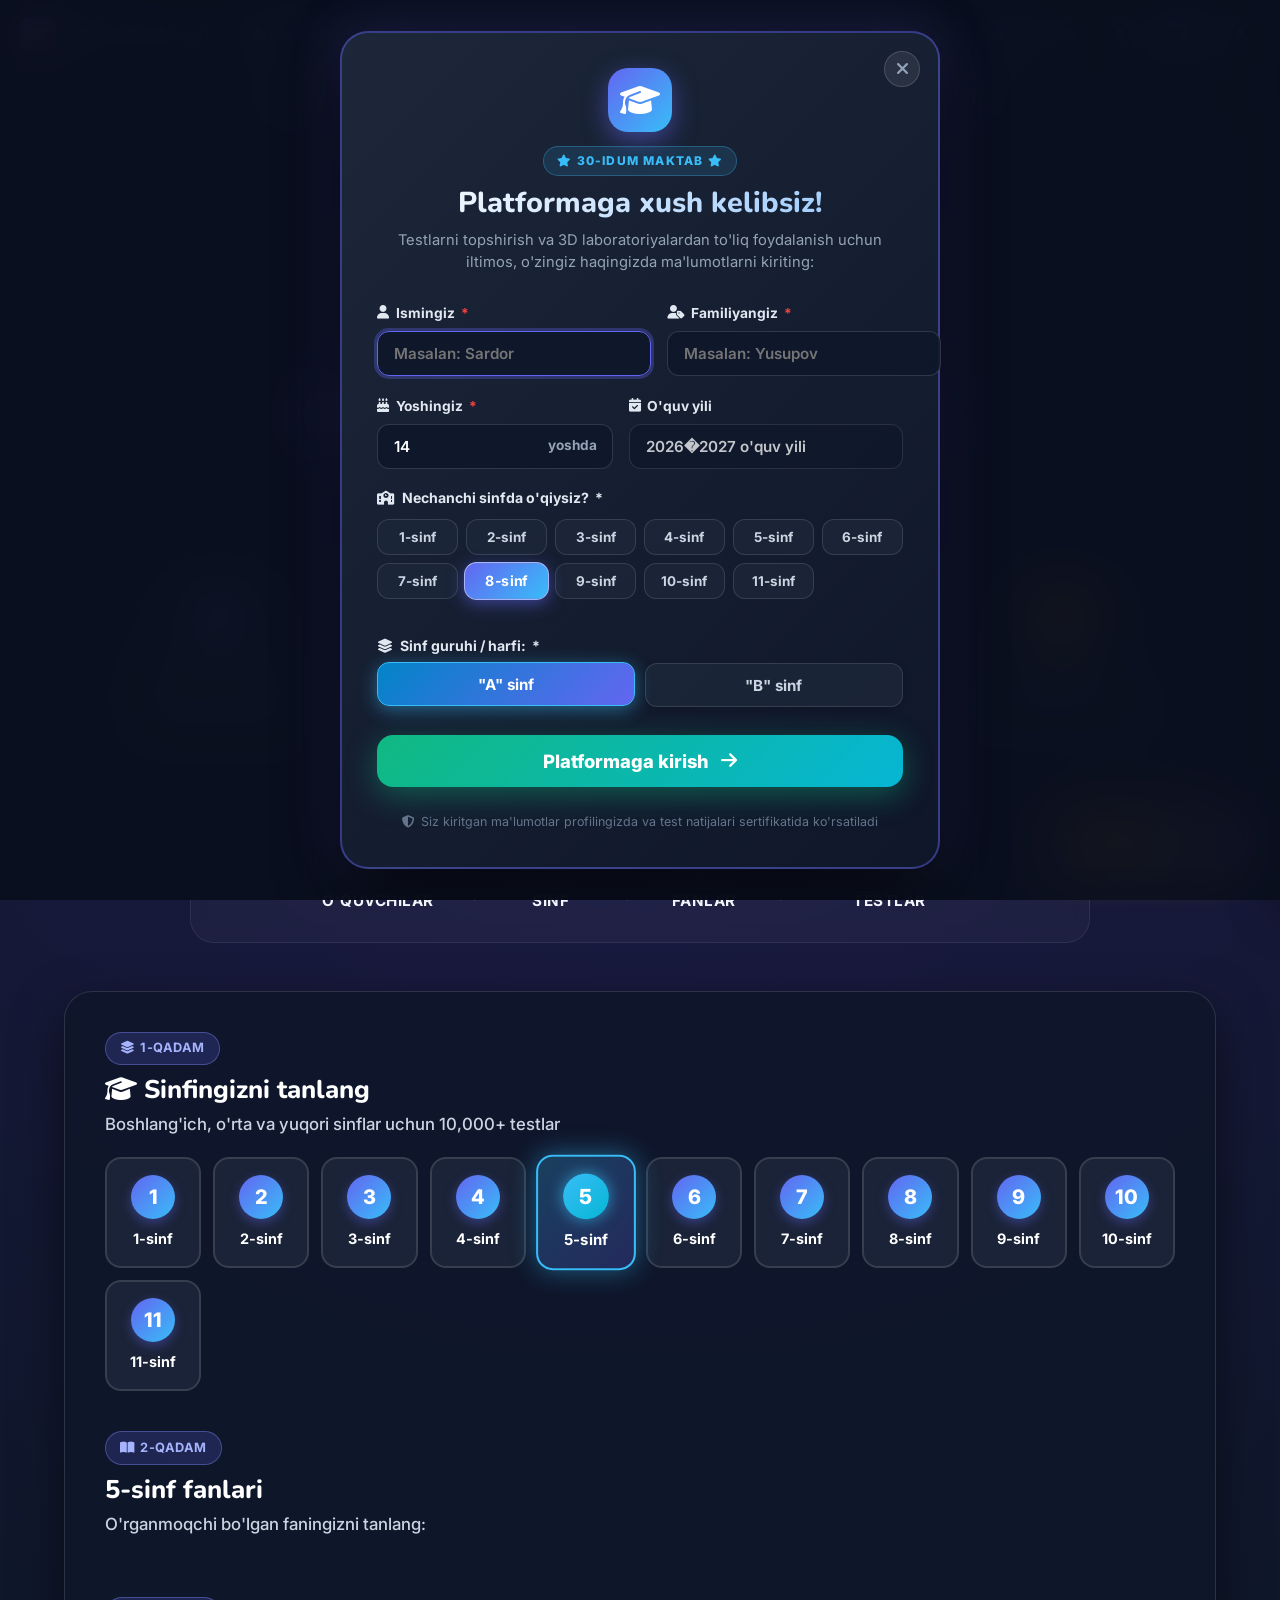
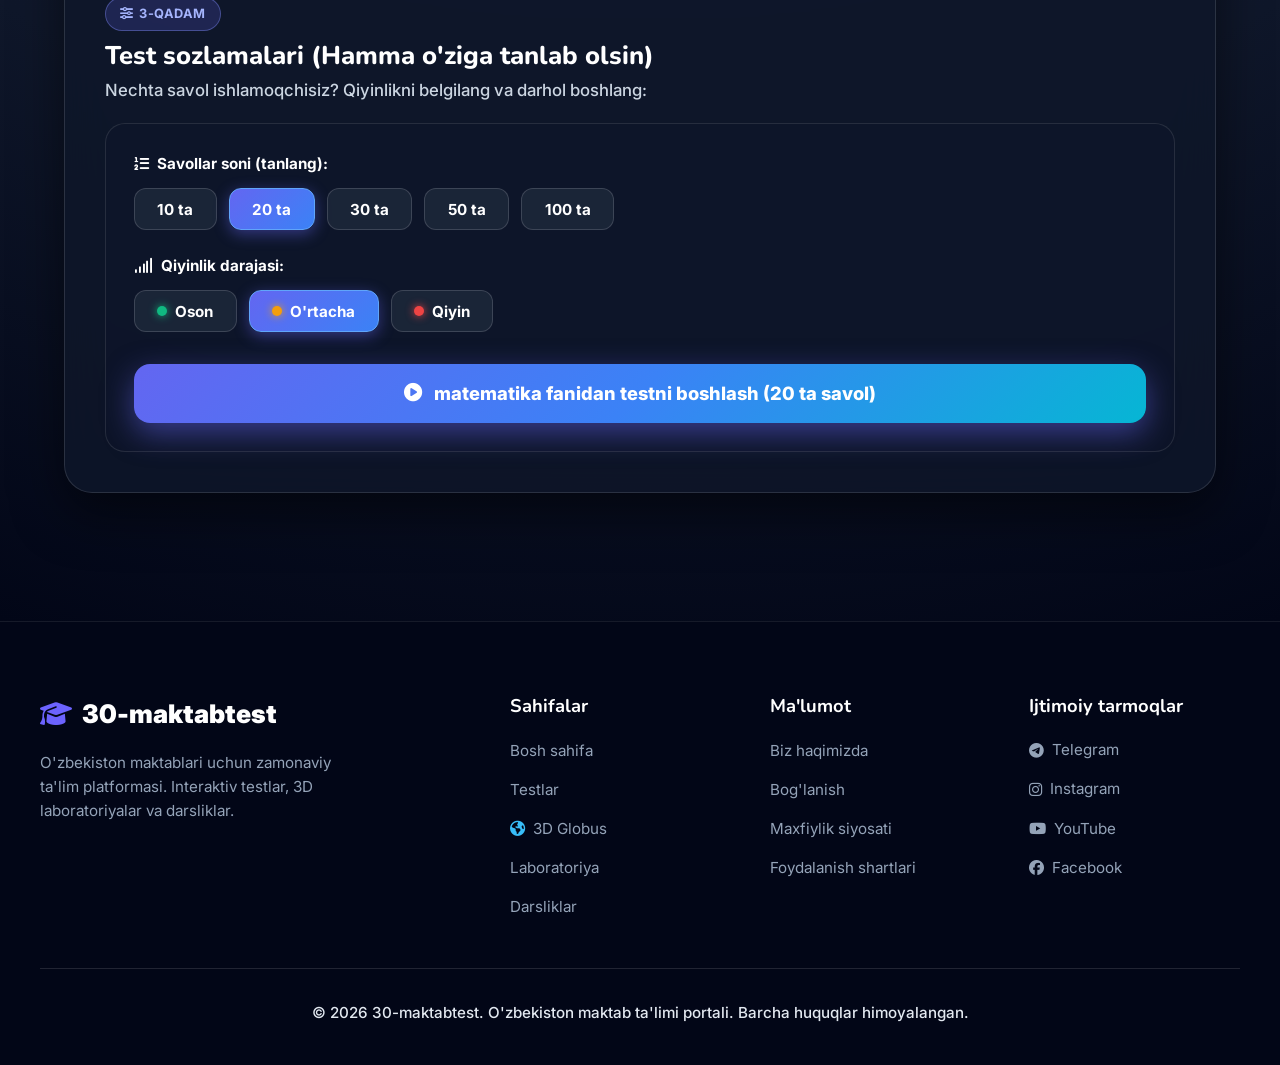
==== 30-maktabtest.html @ a3c664be "feat(geography-lab): add seamless cosmic zoom-out revealing the complete Solar System with all 8 pla" ====
﻿<!DOCTYPE html>
<html lang="uz">
<head>
    <meta charset="UTF-8">
    <meta name="viewport" content="width=device-width, initial-scale=1.0">
    <meta name="description" content="30-maktabtest - O'zbekiston maktablari uchun zamonaviy ta'lim platformasi. Testlar, 3D laboratoriya, darsliklar.">
    <title>30-maktabtest - O'zbekiston Maktablari Uchun</title>

    <!-- Google Fonts: Inter va Nunito -->
    <link rel="preconnect" href="https://fonts.googleapis.com">
    <link rel="preconnect" href="https://fonts.gstatic.com" crossorigin>
    <link href="https://fonts.googleapis.com/css2?family=Inter:wght@300;400;500;600;700;800;900&family=Nunito:wght@300;400;500;600;700;800;900&display=swap" rel="stylesheet">

    <!-- Font Awesome 6 -->
    <link rel="stylesheet" href="https://cdnjs.cloudflare.com/ajax/libs/font-awesome/6.4.0/css/all.min.css">

    <!-- Asosiy stillar -->
    <style>
/* ============================================================
   EduPlatforma — O'zbekiston ta'lim platformasi
   Zamonaviy, professional CSS uslublar fayli
   ============================================================ */

/* ---------- CSS O'zgaruvchilari (Custom Properties) ---------- */
:root {
  /* Asosiy ranglar */
  --primary: #6C63FF;
  --primary-light: #8b84ff;
  --primary-dark: #5a52e0;
  --secondary: #FF6584;
  --secondary-light: #ff8fa5;
  --secondary-dark: #e04e6b;
  --accent: #43E97B;
  --accent-light: #6aee99;
  --accent-dark: #2bc962;

  /* Fon ranglari */
  --dark: #1a1a2e;
  --dark-lighter: #242444;
  --dark-card: #2a2a4a;
  --light-bg: #f0f2f5;
  --card-bg: #ffffff;
  --card-bg-hover: #fafbfc;

  /* Matn ranglari */
  --text: #333333;
  --text-light: #666666;
  --text-muted: #999999;
  --text-white: #ffffff;

  /* Soyalar */
  --shadow-sm: 0 2px 8px rgba(0, 0, 0, 0.08);
  --shadow-md: 0 4px 16px rgba(0, 0, 0, 0.12);
  --shadow-lg: 0 8px 32px rgba(0, 0, 0, 0.16);
  --shadow-xl: 0 16px 48px rgba(0, 0, 0, 0.2);
  --shadow-primary: 0 4px 20px rgba(108, 99, 255, 0.35);
  --shadow-secondary: 0 4px 20px rgba(255, 101, 132, 0.35);
  --shadow-accent: 0 4px 20px rgba(67, 233, 123, 0.35);

  /* Chegaralar */
  --radius-sm: 8px;
  --radius-md: 12px;
  --radius-lg: 16px;
  --radius-xl: 24px;
  --radius-full: 50%;

  /* O'tishlar */
  --transition: all 0.3s ease;
  --transition-fast: all 0.15s ease;
  --transition-slow: all 0.5s ease;

  /* Shrift o'lchamlari */
  --font-xs: 0.75rem;
  --font-sm: 0.875rem;
  --font-base: 1rem;
  --font-md: 1.125rem;
  --font-lg: 1.25rem;
  --font-xl: 1.5rem;
  --font-2xl: 2rem;
  --font-3xl: 2.5rem;
  --font-4xl: 3rem;
  --font-5xl: 3.5rem;

  /* Oraliqlar */
  --space-1: 0.25rem;
  --space-2: 0.5rem;
  --space-3: 1rem;
  --space-4: 1.5rem;
  --space-5: 2rem;
  --space-6: 3rem;
  --space-7: 4rem;
  --space-8: 6rem;

  /* Z-indeks qatlamlari */
  --z-base: 1;
  --z-dropdown: 100;
  --z-sticky: 500;
  --z-navbar: 1000;
  --z-modal: 2000;
  --z-tooltip: 3000;

  /* Sidebar kengligi */
  --sidebar-width: 280px;
}

/* ---------- Qorong'i rejim (Dark Mode) ---------- */
@media (prefers-color-scheme: dark) {
  :root {
    --light-bg: #121225;
    --card-bg: #1e1e38;
    --card-bg-hover: #252548;
    --text: #e0e0e0;
    --text-light: #aaaaaa;
    --text-muted: #777777;
    --shadow-sm: 0 2px 8px rgba(0, 0, 0, 0.25);
    --shadow-md: 0 4px 16px rgba(0, 0, 0, 0.35);
    --shadow-lg: 0 8px 32px rgba(0, 0, 0, 0.45);
    --shadow-xl: 0 16px 48px rgba(0, 0, 0, 0.55);
  }
}

/* ============================================================
   CSS Reset / Normalize
   ============================================================ */
*,
*::before,
*::after {
  margin: 0;
  padding: 0;
  box-sizing: border-box;
}

html {
  scroll-behavior: smooth;
  -webkit-text-size-adjust: 100%;
  -ms-text-size-adjust: 100%;
  font-size: 16px;
}

body {
  font-family: 'Inter', -apple-system, BlinkMacSystemFont, 'Segoe UI', Roboto, sans-serif;
  font-size: var(--font-base);
  color: var(--text);
  background-color: var(--light-bg);
  line-height: 1.6;
  -webkit-font-smoothing: antialiased;
  -moz-osx-font-smoothing: grayscale;
  overflow-x: hidden;
  min-height: 100vh;
}

h1, h2, h3, h4, h5, h6 {
  font-family: 'Nunito', 'Inter', sans-serif;
  font-weight: 700;
  line-height: 1.3;
  color: var(--text);
}

h1 { font-size: var(--font-4xl); }
h2 { font-size: var(--font-3xl); }
h3 { font-size: var(--font-2xl); }
h4 { font-size: var(--font-xl); }
h5 { font-size: var(--font-lg); }
h6 { font-size: var(--font-md); }

a {
  text-decoration: none;
  color: var(--primary);
  transition: var(--transition);
}

a:hover {
  color: var(--primary-dark);
}

img {
  max-width: 100%;
  height: auto;
  display: block;
}

button {
  cursor: pointer;
  font-family: inherit;
  font-size: inherit;
  border: none;
  outline: none;
  background: none;
  transition: var(--transition);
}

input,
select,
textarea {
  font-family: inherit;
  font-size: inherit;
  border: none;
  outline: none;
  transition: var(--transition);
}

ul, ol {
  list-style: none;
}

/* ---------- Maxsus aylantirish paneli (Custom Scrollbar) ---------- */
::-webkit-scrollbar {
  width: 8px;
  height: 8px;
}

::-webkit-scrollbar-track {
  background: var(--light-bg);
  border-radius: 4px;
}

::-webkit-scrollbar-thumb {
  background: var(--primary-light);
  border-radius: 4px;
  border: 2px solid var(--light-bg);
}

::-webkit-scrollbar-thumb:hover {
  background: var(--primary);
}

/* Firefox uchun */
* {
  scrollbar-width: thin;
  scrollbar-color: var(--primary-light) var(--light-bg);
}

/* ============================================================
   Umumiy Komponentlar
   ============================================================ */

/* ---------- Tugmalar ---------- */
.btn {
  display: inline-flex;
  align-items: center;
  justify-content: center;
  gap: 0.5rem;
  padding: 0.75rem 1.5rem;
  border-radius: var(--radius-md);
  font-weight: 600;
  font-size: var(--font-base);
  cursor: pointer;
  transition: var(--transition);
  border: 2px solid transparent;
  text-align: center;
  white-space: nowrap;
  min-height: 44px;
}

.btn-primary {
  background: linear-gradient(135deg, var(--primary), var(--primary-dark));
  color: var(--text-white);
  box-shadow: var(--shadow-primary);
}

.btn-primary:hover {
  transform: translateY(-2px);
  box-shadow: 0 6px 28px rgba(108, 99, 255, 0.5);
}

.btn-primary:active {
  transform: translateY(0);
}

.btn-secondary {
  background: linear-gradient(135deg, var(--secondary), var(--secondary-dark));
  color: var(--text-white);
  box-shadow: var(--shadow-secondary);
}

.btn-secondary:hover {
  transform: translateY(-2px);
  box-shadow: 0 6px 28px rgba(255, 101, 132, 0.5);
}

.btn-secondary:active {
  transform: translateY(0);
}

.btn-success {
  background: linear-gradient(135deg, var(--accent), var(--accent-dark));
  color: var(--text-white);
  box-shadow: var(--shadow-accent);
}

.btn-success:hover {
  transform: translateY(-2px);
  box-shadow: 0 6px 28px rgba(67, 233, 123, 0.5);
}

.btn-success:active {
  transform: translateY(0);
}

.btn-danger {
  background: linear-gradient(135deg, #ff4757, #e03040);
  color: var(--text-white);
  box-shadow: 0 4px 20px rgba(255, 71, 87, 0.35);
}

.btn-danger:hover {
  transform: translateY(-2px);
  box-shadow: 0 6px 28px rgba(255, 71, 87, 0.5);
}

.btn-danger:active {
  transform: translateY(0);
}

.btn-outline {
  background: transparent;
  border: 2px solid var(--primary);
  color: var(--primary);
}

.btn-outline:hover {
  background: var(--primary);
  color: var(--text-white);
  transform: translateY(-2px);
}

.btn-lg {
  padding: 1rem 2.5rem;
  font-size: var(--font-lg);
  border-radius: var(--radius-lg);
  min-height: 56px;
}

.btn-sm {
  padding: 0.5rem 1rem;
  font-size: var(--font-sm);
  border-radius: var(--radius-sm);
  min-height: 36px;
}

.btn-icon {
  width: 44px;
  height: 44px;
  padding: 0;
  border-radius: var(--radius-full);
  display: inline-flex;
  align-items: center;
  justify-content: center;
}

/* ---------- Kartochka (Card) ---------- */
.card {
  background: var(--card-bg);
  border-radius: var(--radius-lg);
  box-shadow: var(--shadow-sm);
  padding: var(--space-5);
  transition: var(--transition);
  border: 1px solid rgba(0, 0, 0, 0.05);
}

.card:hover {
  box-shadow: var(--shadow-md);
}

.card-glass {
  background: rgba(255, 255, 255, 0.15);
  backdrop-filter: blur(16px);
  -webkit-backdrop-filter: blur(16px);
  border: 1px solid rgba(255, 255, 255, 0.25);
  border-radius: var(--radius-lg);
  padding: var(--space-5);
  transition: var(--transition);
}

.card-glass:hover {
  background: rgba(255, 255, 255, 0.22);
  box-shadow: var(--shadow-md);
}

/* ============================================================
   NAVIGATSIYA (.navbar)
   ============================================================ */
.navbar {
  position: fixed;
  top: 0;
  left: 0;
  right: 0;
  z-index: var(--z-navbar);
  padding: 1rem 2rem;
  display: flex;
  align-items: center;
  justify-content: space-between;
  background: transparent;
  transition: var(--transition);
}

.navbar.scrolled {
  background: rgba(255, 255, 255, 0.95);
  backdrop-filter: blur(12px);
  -webkit-backdrop-filter: blur(12px);
  box-shadow: var(--shadow-sm);
  padding: 0.75rem 2rem;
}

@media (prefers-color-scheme: dark) {
  .navbar.scrolled {
    background: rgba(26, 26, 46, 0.95);
  }
}

.navbar-logo {
  display: flex;
  align-items: center;
  gap: 0.5rem;
  font-family: 'Nunito', sans-serif;
  font-size: var(--font-xl);
  font-weight: 800;
  color: var(--text-white);
  transition: var(--transition);
}

.navbar.scrolled .navbar-logo {
  color: var(--primary);
}

.navbar-logo-icon {
  width: 36px;
  height: 36px;
  background: linear-gradient(135deg, var(--primary), var(--secondary));
  border-radius: var(--radius-sm);
  display: flex;
  align-items: center;
  justify-content: center;
  color: white;
  font-weight: 800;
  font-size: var(--font-lg);
}

.navbar-links {
  display: flex;
  align-items: center;
  gap: 2rem;
}

.navbar-links a {
  color: rgba(255, 255, 255, 0.85);
  font-weight: 500;
  font-size: var(--font-sm);
  position: relative;
  padding: 0.25rem 0;
  transition: var(--transition);
}

.navbar.scrolled .navbar-links a {
  color: var(--text-light);
}

.navbar-links a::after {
  content: '';
  position: absolute;
  bottom: -4px;
  left: 0;
  width: 0;
  height: 2px;
  background: var(--primary);
  border-radius: 1px;
  transition: var(--transition);
}

.navbar-links a:hover::after,
.navbar-links a.active::after {
  width: 100%;
}

.navbar-links a:hover {
  color: var(--text-white);
}

.navbar.scrolled .navbar-links a:hover,
.navbar.scrolled .navbar-links a.active {
  color: var(--primary);
}

.navbar-user {
  display: flex;
  align-items: center;
  gap: 0.75rem;
}

.navbar-avatar {
  width: 40px;
  height: 40px;
  border-radius: var(--radius-full);
  background: linear-gradient(135deg, var(--primary), var(--secondary));
  display: flex;
  align-items: center;
  justify-content: center;
  color: white;
  font-weight: 700;
  cursor: pointer;
  transition: var(--transition);
}

.navbar-avatar:hover {
  transform: scale(1.05);
  box-shadow: var(--shadow-primary);
}

/* Hamburger menyu (mobil) */
.hamburger {
  display: none;
  flex-direction: column;
  gap: 5px;
  cursor: pointer;
  padding: 4px;
  z-index: calc(var(--z-navbar) + 1);
}

.hamburger span {
  width: 24px;
  height: 2px;
  background: var(--text-white);
  border-radius: 2px;
  transition: var(--transition);
}

.navbar.scrolled .hamburger span {
  background: var(--text);
}

.hamburger.active span:nth-child(1) {
  transform: rotate(45deg) translate(5px, 5px);
}

.hamburger.active span:nth-child(2) {
  opacity: 0;
}

.hamburger.active span:nth-child(3) {
  transform: rotate(-45deg) translate(5px, -5px);
}

/* ============================================================
   ASOSIY SAHIFA — Landing Page (#page-landing)
   ============================================================ */
#page-landing {
  min-height: 100vh;
  position: relative;
}

/* ---------- Hero bo'limi ---------- */
.hero {
  min-height: 100vh;
  display: flex;
  flex-direction: column;
  align-items: center;
  justify-content: center;
  text-align: center;
  position: relative;
  overflow: hidden;
  padding: 6rem 2rem 4rem;
  background: linear-gradient(-45deg, #6C63FF, #4834d4, #e056a0, #FF6584);
  background-size: 400% 400%;
  animation: gradientBG 12s ease infinite;
}

/* Bezak shakllar (Floating shapes) */
.hero::before,
.hero::after {
  content: '';
  position: absolute;
  border-radius: var(--radius-full);
  opacity: 0.12;
  pointer-events: none;
}

.hero::before {
  width: 500px;
  height: 500px;
  background: var(--accent);
  top: -150px;
  right: -100px;
  animation: float 8s ease-in-out infinite;
}

.hero::after {
  width: 350px;
  height: 350px;
  background: var(--secondary);
  bottom: -100px;
  left: -80px;
  animation: float 10s ease-in-out infinite reverse;
}

.hero-shape {
  position: absolute;
  border-radius: var(--radius-full);
  opacity: 0.08;
  pointer-events: none;
}

.hero-shape--1 {
  width: 200px;
  height: 200px;
  background: #fff;
  top: 20%;
  left: 10%;
  animation: float 7s ease-in-out infinite 1s;
}

.hero-shape--2 {
  width: 120px;
  height: 120px;
  background: var(--accent);
  bottom: 25%;
  right: 15%;
  animation: float 9s ease-in-out infinite 2s;
}

.hero-shape--3 {
  width: 80px;
  height: 80px;
  background: #fff;
  top: 40%;
  right: 25%;
  animation: float 6s ease-in-out infinite 0.5s;
}

.hero-content {
  position: relative;
  z-index: var(--z-base);
  max-width: 800px;
}

.hero-badge {
  display: inline-block;
  padding: 0.5rem 1.25rem;
  background: rgba(255, 255, 255, 0.18);
  backdrop-filter: blur(8px);
  -webkit-backdrop-filter: blur(8px);
  border-radius: 50px;
  color: var(--text-white);
  font-size: var(--font-sm);
  font-weight: 600;
  margin-bottom: 1.5rem;
  border: 1px solid rgba(255, 255, 255, 0.25);
  animation: fadeIn 0.8s ease forwards;
}

.hero-title {
  font-size: clamp(2.5rem, 6vw, 4.5rem);
  font-weight: 800;
  color: var(--text-white);
  margin-bottom: 1.5rem;
  text-shadow: 0 4px 20px rgba(0, 0, 0, 0.2);
  line-height: 1.15;
  animation: slideUp 0.8s ease forwards;
  animation-delay: 0.2s;
  opacity: 0;
}

.hero-title span {
  background: linear-gradient(135deg, #43E97B, #38f9d7);
  -webkit-background-clip: text;
  -webkit-text-fill-color: transparent;
  background-clip: text;
}

.hero-subtitle {
  font-size: clamp(1rem, 2.5vw, 1.35rem);
  color: rgba(255, 255, 255, 0.88);
  margin-bottom: 2.5rem;
  max-width: 600px;
  margin-left: auto;
  margin-right: auto;
  line-height: 1.7;
  animation: slideUp 0.8s ease forwards;
  animation-delay: 0.4s;
  opacity: 0;
}

.hero-buttons {
  display: flex;
  gap: 1rem;
  justify-content: center;
  flex-wrap: wrap;
  animation: slideUp 0.8s ease forwards;
  animation-delay: 0.6s;
  opacity: 0;
}

.btn-glow {
  position: relative;
  padding: 1rem 2.5rem;
  font-size: var(--font-lg);
  font-weight: 700;
  color: var(--text-white);
  background: linear-gradient(135deg, var(--accent), var(--accent-dark));
  border-radius: 50px;
  overflow: hidden;
  animation: glow 2s ease-in-out infinite;
  min-height: 56px;
}

.btn-glow:hover {
  transform: translateY(-3px) scale(1.03);
  box-shadow: 0 8px 32px rgba(67, 233, 123, 0.5);
}

.btn-glow::after {
  content: '';
  position: absolute;
  top: -50%;
  left: -50%;
  width: 200%;
  height: 200%;
  background: linear-gradient(
    45deg,
    transparent 30%,
    rgba(255, 255, 255, 0.15) 50%,
    transparent 70%
  );
  animation: shimmer 3s ease-in-out infinite;
}

@keyframes shimmer {
  0% { transform: translateX(-100%) rotate(25deg); }
  100% { transform: translateX(100%) rotate(25deg); }
}

/* ---------- Xususiyatlar bo'limi (Features) ---------- */
.features-section {
  padding: 6rem 2rem;
  background: var(--light-bg);
}

.section-title {
  text-align: center;
  margin-bottom: 3rem;
}

.section-title h2 {
  font-size: var(--font-3xl);
  margin-bottom: 0.75rem;
  color: var(--text);
}

.section-title p {
  font-size: var(--font-md);
  color: var(--text-light);
  max-width: 500px;
  margin: 0 auto;
}

.features-grid {
  display: grid;
  grid-template-columns: repeat(2, 1fr);
  gap: 1.5rem;
  max-width: 900px;
  margin: 0 auto;
}

.feature-card {
  background: rgba(255, 255, 255, 0.6);
  backdrop-filter: blur(12px);
  -webkit-backdrop-filter: blur(12px);
  border: 1px solid rgba(255, 255, 255, 0.5);
  border-radius: var(--radius-lg);
  padding: 2rem;
  text-align: center;
  transition: var(--transition);
  cursor: default;
}

.feature-card:hover {
  transform: translateY(-8px);
  box-shadow: var(--shadow-lg);
  background: rgba(255, 255, 255, 0.85);
}

.feature-icon {
  width: 64px;
  height: 64px;
  border-radius: var(--radius-md);
  display: flex;
  align-items: center;
  justify-content: center;
  font-size: 2rem;
  margin: 0 auto 1rem;
  background: linear-gradient(135deg, var(--primary), var(--primary-light));
  color: var(--text-white);
}

.feature-card:nth-child(2) .feature-icon {
  background: linear-gradient(135deg, var(--secondary), var(--secondary-light));
}

.feature-card:nth-child(3) .feature-icon {
  background: linear-gradient(135deg, var(--accent), var(--accent-light));
}

.feature-card:nth-child(4) .feature-icon {
  background: linear-gradient(135deg, #f7971e, #ffd200);
}

.feature-card h3 {
  font-size: var(--font-lg);
  margin-bottom: 0.5rem;
}

.feature-card p {
  font-size: var(--font-sm);
  color: var(--text-light);
  line-height: 1.6;
}

/* ---------- Statistika bo'limi ---------- */
.stats-section {
  padding: 4rem 2rem;
  background: linear-gradient(135deg, var(--dark), var(--dark-lighter));
}

.stats-grid {
  display: flex;
  justify-content: center;
  gap: 3rem;
  flex-wrap: wrap;
  max-width: 900px;
  margin: 0 auto;
}

.stat-item {
  text-align: center;
  color: var(--text-white);
}

.stat-number {
  font-family: 'Nunito', sans-serif;
  font-size: var(--font-4xl);
  font-weight: 800;
  background: linear-gradient(135deg, var(--primary-light), var(--accent));
  -webkit-background-clip: text;
  -webkit-text-fill-color: transparent;
  background-clip: text;
  line-height: 1.2;
}

.stat-label {
  font-size: var(--font-sm);
  color: rgba(255, 255, 255, 0.65);
  margin-top: 0.25rem;
}

/* ============================================================
   DASHBOARD (#page-dashboard)
   ============================================================ */
#page-dashboard {
  padding: 5rem 2rem 2rem;
  min-height: 100vh;
}

/* ---------- Sinf tanlash (Grade Selector) ---------- */
.grade-selector {
  display: flex;
  gap: 1rem;
  overflow-x: auto;
  padding: 1rem 0.25rem 1rem;
  margin-bottom: 2rem;
  -ms-overflow-style: none;
  scrollbar-width: none;
}

.grade-selector::-webkit-scrollbar {
  display: none;
}

.grade-card {
  flex: 0 0 auto;
  min-width: 80px;
  padding: 1rem 1.25rem;
  border-radius: var(--radius-md);
  background: var(--card-bg);
  border: 2px solid transparent;
  text-align: center;
  cursor: pointer;
  transition: var(--transition);
  box-shadow: var(--shadow-sm);
  position: relative;
  overflow: hidden;
}

.grade-card::before {
  content: '';
  position: absolute;
  inset: 0;
  border-radius: var(--radius-md);
  padding: 2px;
  background: linear-gradient(135deg, var(--primary), var(--secondary));
  -webkit-mask:
    linear-gradient(#fff 0 0) content-box,
    linear-gradient(#fff 0 0);
  -webkit-mask-composite: xor;
  mask-composite: exclude;
  opacity: 0;
  transition: var(--transition);
}

.grade-card:hover::before {
  opacity: 0.5;
}

.grade-card.active::before {
  opacity: 1;
}

.grade-card.active {
  transform: scale(1.08);
  box-shadow: var(--shadow-primary);
}

.grade-number {
  font-family: 'Nunito', sans-serif;
  font-size: var(--font-2xl);
  font-weight: 800;
  color: var(--text);
  line-height: 1;
}

.grade-label {
  font-size: var(--font-xs);
  color: var(--text-muted);
  margin-top: 0.25rem;
}

.grade-card.active .grade-number {
  color: var(--primary);
}

/* ---------- Fan kartochkalari (Subject Grid) ---------- */
.subject-grid {
  display: grid;
  grid-template-columns: repeat(auto-fill, minmax(200px, 1fr));
  gap: 1.25rem;
  margin-top: 1.5rem;
}

.subject-card {
  background: var(--card-bg);
  border-radius: var(--radius-lg);
  padding: 1.5rem;
  border-left: 4px solid var(--primary);
  box-shadow: var(--shadow-sm);
  cursor: pointer;
  transition: var(--transition);
  display: flex;
  flex-direction: column;
  gap: 0.75rem;
}

.subject-card:hover {
  transform: translateY(-4px);
  box-shadow: var(--shadow-md);
  border-left-color: var(--primary-dark);
}

.subject-card[data-type="math"] { border-left-color: var(--primary); }
.subject-card[data-type="science"] { border-left-color: var(--accent); }
.subject-card[data-type="language"] { border-left-color: var(--secondary); }
.subject-card[data-type="history"] { border-left-color: #f7971e; }
.subject-card[data-type="geography"] { border-left-color: #00b4d8; }
.subject-card[data-type="art"] { border-left-color: #e040fb; }

.subject-card:hover[data-type="math"] { border-left-color: var(--primary-dark); }
.subject-card:hover[data-type="science"] { border-left-color: var(--accent-dark); }
.subject-card:hover[data-type="language"] { border-left-color: var(--secondary-dark); }

.subject-emoji {
  font-size: 2.5rem;
  line-height: 1;
}

.subject-name {
  font-family: 'Nunito', sans-serif;
  font-weight: 700;
  font-size: var(--font-md);
  color: var(--text);
}

.subject-count {
  font-size: var(--font-sm);
  color: var(--text-muted);
}

/* ============================================================
   TEST SOZLAMALARI (#page-test-setup)
   ============================================================ */
#page-test-setup {
  padding: 5rem 2rem 2rem;
  min-height: 100vh;
  display: flex;
  align-items: center;
  justify-content: center;
}

.test-setup-card {
  background: var(--card-bg);
  border-radius: var(--radius-xl);
  box-shadow: var(--shadow-lg);
  padding: 2.5rem;
  max-width: 560px;
  width: 100%;
  animation: slideUp 0.5s ease forwards;
}

.test-setup-card h2 {
  text-align: center;
  margin-bottom: 2rem;
  font-size: var(--font-2xl);
}

/* Qiyinlik tanlash tugmalari */
.difficulty-group {
  margin-bottom: 2rem;
}

.difficulty-group label {
  display: block;
  font-weight: 600;
  margin-bottom: 0.75rem;
  color: var(--text);
}

.difficulty-options {
  display: grid;
  grid-template-columns: repeat(3, 1fr);
  gap: 0.75rem;
}

.difficulty-btn {
  padding: 1.25rem 1rem;
  border-radius: var(--radius-md);
  border: 2px solid #e0e0e0;
  background: var(--card-bg);
  text-align: center;
  cursor: pointer;
  transition: var(--transition);
  font-weight: 600;
}

.difficulty-btn:hover {
  border-color: var(--primary-light);
  transform: translateY(-2px);
}

.difficulty-btn.selected-easy {
  background: linear-gradient(135deg, #d4edda, #c3e6cb);
  border-color: var(--accent);
  color: var(--accent-dark);
}

.difficulty-btn.selected-medium {
  background: linear-gradient(135deg, #fff3cd, #ffeeba);
  border-color: #ffc107;
  color: #856404;
}

.difficulty-btn.selected-hard {
  background: linear-gradient(135deg, #f8d7da, #f5c6cb);
  border-color: #dc3545;
  color: #721c24;
}

/* Savol soni kiritish */
.question-count-group {
  margin-bottom: 2rem;
}

.question-count-group label {
  display: block;
  font-weight: 600;
  margin-bottom: 0.75rem;
  color: var(--text);
}

.question-input {
  width: 100%;
  padding: 0.875rem 1rem;
  border: 2px solid #e0e0e0;
  border-radius: var(--radius-md);
  font-size: var(--font-md);
  text-align: center;
  background: var(--card-bg);
  color: var(--text);
  transition: var(--transition);
}

.question-input:focus {
  border-color: var(--primary);
  box-shadow: 0 0 0 4px rgba(108, 99, 255, 0.15);
}

.quick-select {
  display: flex;
  gap: 0.5rem;
  margin-top: 0.75rem;
  justify-content: center;
}

.quick-select-btn {
  padding: 0.5rem 1rem;
  border-radius: 50px;
  background: var(--light-bg);
  color: var(--text-light);
  font-size: var(--font-sm);
  font-weight: 600;
  cursor: pointer;
  transition: var(--transition);
  border: 1px solid transparent;
}

.quick-select-btn:hover {
  background: var(--primary);
  color: var(--text-white);
}

.quick-select-btn.active {
  background: var(--primary);
  color: var(--text-white);
}

.start-test-btn {
  width: 100%;
  padding: 1.125rem;
  font-size: var(--font-lg);
  font-weight: 700;
  border-radius: var(--radius-md);
  background: linear-gradient(135deg, var(--primary), var(--primary-dark));
  color: var(--text-white);
  box-shadow: var(--shadow-primary);
  margin-top: 0.5rem;
}

.start-test-btn:hover {
  transform: translateY(-2px);
  box-shadow: 0 8px 32px rgba(108, 99, 255, 0.45);
}

/* ============================================================
   TEST SAHIFASI (#page-test)
   ============================================================ */
#page-test {
  min-height: 100vh;
  background: var(--light-bg);
}

/* ---------- Yuqori panel ---------- */
.test-topbar {
  position: fixed;
  top: 0;
  left: 0;
  right: 0;
  z-index: var(--z-navbar);
  background: linear-gradient(135deg, var(--primary), var(--primary-dark));
  padding: 0.75rem 1.5rem;
  display: flex;
  align-items: center;
  justify-content: space-between;
  color: var(--text-white);
  box-shadow: var(--shadow-md);
}

.test-topbar-title {
  font-family: 'Nunito', sans-serif;
  font-weight: 700;
  font-size: var(--font-md);
}

/* Progress bar */
.progress-container {
  position: absolute;
  bottom: 0;
  left: 0;
  right: 0;
  height: 4px;
  background: rgba(255, 255, 255, 0.2);
}

.progress-bar {
  height: 100%;
  background: linear-gradient(90deg, var(--accent), var(--accent-light));
  border-radius: 0 2px 2px 0;
  transition: width 0.5s ease;
}

/* Timer */
.timer {
  font-family: 'Nunito', sans-serif;
  font-size: var(--font-lg);
  font-weight: 700;
  display: flex;
  align-items: center;
  gap: 0.4rem;
}

.timer.warning {
  color: #ffd700;
  animation: pulse 1s ease infinite;
}

.timer.danger {
  color: #ff4757;
  animation: pulse 0.6s ease infinite;
}

/* ---------- Savol kartochkasi ---------- */
.test-content {
  padding: 5rem 1.5rem 6rem;
  max-width: 800px;
  margin: 0 auto;
}

.question-card {
  background: var(--card-bg);
  border-radius: var(--radius-xl);
  box-shadow: var(--shadow-md);
  padding: 2.5rem;
  margin-bottom: 2rem;
  animation: fadeIn 0.4s ease;
}

.question-number {
  font-size: var(--font-sm);
  color: var(--text-muted);
  text-transform: uppercase;
  font-weight: 600;
  letter-spacing: 0.5px;
  margin-bottom: 0.75rem;
}

.question-text {
  font-size: var(--font-lg);
  font-weight: 600;
  color: var(--text);
  line-height: 1.6;
}

/* ---------- Javob variantlari ---------- */
.answers-grid {
  display: grid;
  grid-template-columns: repeat(2, 1fr);
  gap: 1rem;
  margin-bottom: 2rem;
}

.answer-option {
  background: var(--card-bg);
  border: 2px solid #e8e8e8;
  border-radius: var(--radius-md);
  padding: 1.25rem;
  cursor: pointer;
  transition: var(--transition);
  display: flex;
  align-items: center;
  gap: 0.75rem;
  font-weight: 500;
  min-height: 60px;
}

.answer-option:hover {
  border-color: var(--primary-light);
  transform: translateY(-2px);
  box-shadow: var(--shadow-sm);
}

.answer-letter {
  width: 36px;
  height: 36px;
  border-radius: var(--radius-full);
  background: var(--light-bg);
  display: flex;
  align-items: center;
  justify-content: center;
  font-weight: 700;
  font-size: var(--font-sm);
  color: var(--text-light);
  flex-shrink: 0;
  transition: var(--transition);
}

.answer-option.selected {
  border-color: var(--primary);
  background: rgba(108, 99, 255, 0.06);
}

.answer-option.selected .answer-letter {
  background: var(--primary);
  color: var(--text-white);
}

.answer-option.correct {
  border-color: var(--accent);
  background: rgba(67, 233, 123, 0.08);
  animation: bounceIn 0.4s ease;
}

.answer-option.correct .answer-letter {
  background: var(--accent);
  color: var(--text-white);
}

.answer-option.correct::after {
  content: '✓';
  margin-left: auto;
  font-size: var(--font-xl);
  color: var(--accent);
  font-weight: 700;
}

.answer-option.wrong {
  border-color: #ff4757;
  background: rgba(255, 71, 87, 0.08);
  animation: shake 0.5s ease;
}

.answer-option.wrong .answer-letter {
  background: #ff4757;
  color: var(--text-white);
}

.answer-option.wrong::after {
  content: '✗';
  margin-left: auto;
  font-size: var(--font-xl);
  color: #ff4757;
  font-weight: 700;
}

/* ---------- Savol navigatori ---------- */
.question-navigator {
  display: flex;
  flex-wrap: wrap;
  gap: 0.5rem;
  justify-content: center;
  margin-bottom: 2rem;
  padding: 1rem;
  background: var(--card-bg);
  border-radius: var(--radius-lg);
  box-shadow: var(--shadow-sm);
}

.nav-dot {
  width: 38px;
  height: 38px;
  border-radius: var(--radius-full);
  background: var(--light-bg);
  color: var(--text-muted);
  font-size: var(--font-sm);
  font-weight: 600;
  display: flex;
  align-items: center;
  justify-content: center;
  cursor: pointer;
  transition: var(--transition);
  border: 2px solid transparent;
}

.nav-dot:hover {
  background: rgba(108, 99, 255, 0.1);
  color: var(--primary);
}

.nav-dot.current {
  background: var(--primary);
  color: var(--text-white);
  animation: pulse 2s ease infinite;
  box-shadow: var(--shadow-primary);
}

.nav-dot.answered {
  background: var(--accent);
  color: var(--text-white);
}

.nav-dot.unanswered {
  background: #e0e0e0;
  color: var(--text-muted);
}

/* Pastki navigatsiya tugmalari */
.test-navigation {
  display: flex;
  justify-content: space-between;
  gap: 1rem;
  padding: 1rem 0;
}

/* ============================================================
   NATIJALAR SAHIFASI (#page-results)
   ============================================================ */
#page-results {
  padding: 5rem 2rem 2rem;
  min-height: 100vh;
  display: flex;
  flex-direction: column;
  align-items: center;
  justify-content: center;
}

.results-container {
  max-width: 700px;
  width: 100%;
  text-align: center;
  animation: bounceIn 0.6s ease;
}

/* Doiraviy progress ko'rsatgich */
.score-circle {
  width: 200px;
  height: 200px;
  border-radius: var(--radius-full);
  margin: 0 auto 2rem;
  position: relative;
  display: flex;
  align-items: center;
  justify-content: center;
  /* Standart: yashil rang (80% dan yuqori uchun) */
  background: conic-gradient(
    var(--accent) calc(var(--score, 0) * 1%),
    #e8e8e8 0
  );
}

.score-circle.good {
  background: conic-gradient(
    var(--accent) calc(var(--score) * 1%),
    #e8e8e8 0
  );
}

.score-circle.average {
  background: conic-gradient(
    #ffc107 calc(var(--score) * 1%),
    #e8e8e8 0
  );
}

.score-circle.poor {
  background: conic-gradient(
    #ff4757 calc(var(--score) * 1%),
    #e8e8e8 0
  );
}

.score-inner {
  width: 170px;
  height: 170px;
  border-radius: var(--radius-full);
  background: var(--card-bg);
  display: flex;
  flex-direction: column;
  align-items: center;
  justify-content: center;
  box-shadow: inset 0 2px 8px rgba(0, 0, 0, 0.06);
}

.score-percentage {
  font-family: 'Nunito', sans-serif;
  font-size: var(--font-4xl);
  font-weight: 800;
  line-height: 1;
  color: var(--text);
}

.score-label {
  font-size: var(--font-sm);
  color: var(--text-muted);
  margin-top: 0.25rem;
}

/* Baho harfi */
.grade-display {
  font-family: 'Nunito', sans-serif;
  font-size: 5rem;
  font-weight: 800;
  line-height: 1;
  margin-bottom: 1.5rem;
}

.grade-display.grade-a { color: var(--accent); }
.grade-display.grade-b { color: var(--primary); }
.grade-display.grade-c { color: #ffc107; }
.grade-display.grade-d { color: var(--secondary); }
.grade-display.grade-f { color: #ff4757; }

/* Natija statistikasi */
.results-stats {
  display: flex;
  gap: 1rem;
  justify-content: center;
  margin: 2rem 0;
  flex-wrap: wrap;
}

.result-stat-card {
  background: var(--card-bg);
  border-radius: var(--radius-md);
  padding: 1.25rem 1.75rem;
  box-shadow: var(--shadow-sm);
  min-width: 120px;
}

.result-stat-value {
  font-family: 'Nunito', sans-serif;
  font-size: var(--font-2xl);
  font-weight: 700;
  color: var(--text);
}

.result-stat-label {
  font-size: var(--font-xs);
  color: var(--text-muted);
  text-transform: uppercase;
  letter-spacing: 0.5px;
  margin-top: 0.25rem;
}

/* Batafsil ko'rib chiqish */
.review-section {
  max-width: 700px;
  width: 100%;
  margin: 2rem auto 0;
  text-align: left;
}

.review-section h3 {
  margin-bottom: 1.5rem;
  text-align: center;
}

.review-card {
  background: var(--card-bg);
  border-radius: var(--radius-md);
  padding: 1.5rem;
  margin-bottom: 1rem;
  box-shadow: var(--shadow-sm);
  border-left: 4px solid var(--accent);
}

.review-card.incorrect {
  border-left-color: #ff4757;
}

.review-question {
  font-weight: 600;
  margin-bottom: 0.75rem;
  color: var(--text);
}

.review-answer {
  font-size: var(--font-sm);
  padding: 0.4rem 0.75rem;
  border-radius: var(--radius-sm);
  display: inline-block;
  margin-right: 0.5rem;
  margin-bottom: 0.5rem;
}

.review-answer.user-answer {
  background: rgba(255, 71, 87, 0.1);
  color: #ff4757;
}

.review-answer.correct-answer {
  background: rgba(67, 233, 123, 0.1);
  color: var(--accent-dark);
}

/* ============================================================
   LABORATORIYA TANLASH (#page-lab-select)
   ============================================================ */
#page-lab-select {
  padding: 5rem 2rem 2rem;
  min-height: 100vh;
  display: flex;
  flex-direction: column;
  align-items: center;
  justify-content: center;
}

.lab-select-grid {
  display: grid;
  grid-template-columns: repeat(2, 1fr);
  gap: 2rem;
  max-width: 800px;
  width: 100%;
  margin: 2rem auto;
}

.lab-select-card {
  border-radius: var(--radius-xl);
  padding: 3rem 2rem;
  text-align: center;
  cursor: pointer;
  transition: var(--transition);
  color: var(--text-white);
  position: relative;
  overflow: hidden;
  min-height: 260px;
  display: flex;
  flex-direction: column;
  align-items: center;
  justify-content: center;
  gap: 1rem;
}

.lab-select-card.chemistry {
  background: linear-gradient(135deg, #667eea, #764ba2);
}

.lab-select-card.physics {
  background: linear-gradient(135deg, #f093fb, #f5576c);
}

.lab-select-card:hover {
  transform: scale(1.04);
  box-shadow: var(--shadow-xl);
}

.lab-select-card::after {
  content: '';
  position: absolute;
  inset: 0;
  border-radius: var(--radius-xl);
  box-shadow: inset 0 0 60px rgba(255, 255, 255, 0.1);
  pointer-events: none;
}

.lab-select-icon {
  font-size: 4rem;
  line-height: 1;
  filter: drop-shadow(0 4px 8px rgba(0, 0, 0, 0.2));
}

.lab-select-title {
  font-family: 'Nunito', sans-serif;
  font-size: var(--font-xl);
  font-weight: 700;
}

.lab-select-desc {
  font-size: var(--font-sm);
  opacity: 0.85;
  max-width: 220px;
}

/* ============================================================
   KIMYO & FIZIKA LABORATORIYALARI
   ============================================================ */
.lab-container {
  display: flex;
  height: calc(100vh - 60px);
  margin-top: 60px;
}

/* Chap yon panel (Sidebar) */
.lab-sidebar {
  width: var(--sidebar-width);
  background: var(--dark);
  color: var(--text-white);
  overflow-y: auto;
  padding: 1.5rem 0;
  flex-shrink: 0;
  border-right: 1px solid rgba(255, 255, 255, 0.06);
}

.lab-sidebar-title {
  font-size: var(--font-sm);
  text-transform: uppercase;
  letter-spacing: 1px;
  color: rgba(255, 255, 255, 0.4);
  padding: 0 1.25rem;
  margin-bottom: 0.75rem;
}

.experiment-list {
  list-style: none;
}

.experiment-item {
  padding: 0.875rem 1.25rem;
  display: flex;
  align-items: center;
  gap: 0.75rem;
  cursor: pointer;
  transition: var(--transition-fast);
  font-size: var(--font-sm);
  color: rgba(255, 255, 255, 0.7);
  border-left: 3px solid transparent;
}

.experiment-item:hover {
  background: rgba(255, 255, 255, 0.06);
  color: var(--text-white);
}

.experiment-item.active {
  background: rgba(108, 99, 255, 0.15);
  color: var(--primary-light);
  border-left-color: var(--primary);
}

.experiment-item-icon {
  font-size: 1.25rem;
  flex-shrink: 0;
}

/* Canvas maydoni */
.lab-canvas-area {
  flex: 1;
  position: relative;
  background: var(--light-bg);
  overflow: hidden;
}

.lab-canvas-area canvas {
  width: 100%;
  height: 100%;
  display: block;
}

/* Pastki boshqaruv paneli */
.lab-controls {
  position: static;
  height: auto;
  background: transparent;
  padding: 0;
  display: flex;
  flex-direction: row;
  align-items: center;
  gap: 0.75rem;
  overflow: visible;
  border-top: none;
}

.lab-controls-row {
  display: flex;
  align-items: center;
  gap: 1rem;
  flex-wrap: wrap;
}

.lab-controls label {
  color: rgba(255, 255, 255, 0.75);
  font-size: var(--font-sm);
  min-width: 100px;
}

.lab-btn {
  padding: 0.6rem 1.25rem;
  border-radius: var(--radius-sm);
  font-weight: 600;
  font-size: var(--font-sm);
  cursor: pointer;
  transition: var(--transition);
  color: var(--text-white);
  border: 1px solid rgba(255, 255, 255, 0.15);
  background: rgba(255, 255, 255, 0.08);
}

.lab-btn:hover {
  background: rgba(255, 255, 255, 0.15);
}

.lab-btn.active {
  background: var(--primary);
  border-color: var(--primary);
}

/* Maxsus slayder uslubi */
.lab-slider {
  -webkit-appearance: none;
  appearance: none;
  width: 200px;
  height: 6px;
  border-radius: 3px;
  background: rgba(255, 255, 255, 0.15);
  outline: none;
  transition: var(--transition);
}

.lab-slider::-webkit-slider-thumb {
  -webkit-appearance: none;
  appearance: none;
  width: 20px;
  height: 20px;
  border-radius: var(--radius-full);
  background: var(--primary);
  cursor: pointer;
  border: 2px solid var(--text-white);
  box-shadow: 0 2px 6px rgba(0, 0, 0, 0.3);
  transition: var(--transition);
}

.lab-slider::-webkit-slider-thumb:hover {
  transform: scale(1.15);
  background: var(--primary-light);
}

.lab-slider::-moz-range-thumb {
  width: 20px;
  height: 20px;
  border-radius: var(--radius-full);
  background: var(--primary);
  cursor: pointer;
  border: 2px solid var(--text-white);
  box-shadow: 0 2px 6px rgba(0, 0, 0, 0.3);
}

.lab-slider::-moz-range-track {
  height: 6px;
  border-radius: 3px;
  background: rgba(255, 255, 255, 0.15);
}

/* ============================================================
   DARSLIK SAHIFASI (#page-textbook)
   ============================================================ */
#page-textbook {
  padding: 5rem 2rem 2rem;
  min-height: 100vh;
}

.textbook-layout {
  display: flex;
  gap: 2rem;
  max-width: 1200px;
  margin: 0 auto;
}

/* Kitob muqovaları grid */
.book-covers-grid {
  display: grid;
  grid-template-columns: repeat(auto-fill, minmax(160px, 1fr));
  gap: 1.5rem;
}

.book-cover {
  background: var(--card-bg);
  border-radius: var(--radius-md);
  overflow: hidden;
  box-shadow: var(--shadow-sm);
  cursor: pointer;
  transition: var(--transition);
  perspective: 600px;
}

.book-cover:hover {
  transform: rotateY(-8deg) rotateX(4deg) translateY(-4px);
  box-shadow: var(--shadow-lg);
}

.book-cover-image {
  width: 100%;
  aspect-ratio: 3/4;
  background: linear-gradient(135deg, var(--primary), var(--secondary));
  display: flex;
  align-items: center;
  justify-content: center;
  font-size: 3rem;
}

.book-cover-info {
  padding: 0.75rem;
}

.book-cover-title {
  font-family: 'Nunito', sans-serif;
  font-weight: 700;
  font-size: var(--font-sm);
  color: var(--text);
  margin-bottom: 0.25rem;
}

.book-cover-author {
  font-size: var(--font-xs);
  color: var(--text-muted);
}

/* Bob ro'yxati (Chapter list) */
.chapter-sidebar {
  width: 280px;
  flex-shrink: 0;
  background: var(--card-bg);
  border-radius: var(--radius-lg);
  padding: 1.5rem;
  box-shadow: var(--shadow-sm);
  height: fit-content;
  position: sticky;
  top: 5rem;
}

.chapter-list {
  list-style: none;
}

.chapter-item {
  padding: 0.75rem;
  border-radius: var(--radius-sm);
  cursor: pointer;
  transition: var(--transition-fast);
  font-size: var(--font-sm);
  color: var(--text-light);
  margin-bottom: 0.25rem;
}

.chapter-item:hover {
  background: var(--light-bg);
  color: var(--text);
}

.chapter-item.active {
  background: rgba(108, 99, 255, 0.1);
  color: var(--primary);
  font-weight: 600;
}

/* O'qish maydoni */
.reading-area {
  flex: 1;
  background: var(--card-bg);
  border-radius: var(--radius-lg);
  padding: 2.5rem;
  box-shadow: var(--shadow-sm);
  font-size: var(--font-md);
  line-height: 1.85;
  color: var(--text);
}

.reading-area h1,
.reading-area h2,
.reading-area h3 {
  margin: 1.5rem 0 1rem;
}

.reading-area p {
  margin-bottom: 1rem;
}

.reading-area img {
  border-radius: var(--radius-md);
  margin: 1.5rem 0;
}

/* ============================================================
   ANIMATSIYALAR (Keyframes)
   ============================================================ */
@keyframes fadeIn {
  from {
    opacity: 0;
  }
  to {
    opacity: 1;
  }
}

@keyframes slideUp {
  from {
    opacity: 0;
    transform: translateY(30px);
  }
  to {
    opacity: 1;
    transform: translateY(0);
  }
}

@keyframes slideIn {
  from {
    opacity: 0;
    transform: translateX(-30px);
  }
  to {
    opacity: 1;
    transform: translateX(0);
  }
}

@keyframes pulse {
  0%, 100% {
    transform: scale(1);
    opacity: 1;
  }
  50% {
    transform: scale(1.06);
    opacity: 0.85;
  }
}

@keyframes gradientBG {
  0% {
    background-position: 0% 50%;
  }
  50% {
    background-position: 100% 50%;
  }
  100% {
    background-position: 0% 50%;
  }
}

@keyframes float {
  0%, 100% {
    transform: translateY(0) rotate(0deg);
  }
  33% {
    transform: translateY(-20px) rotate(3deg);
  }
  66% {
    transform: translateY(10px) rotate(-2deg);
  }
}

@keyframes glow {
  0%, 100% {
    box-shadow: 0 4px 20px rgba(67, 233, 123, 0.35);
  }
  50% {
    box-shadow: 0 4px 40px rgba(67, 233, 123, 0.6);
  }
}

@keyframes shake {
  0%, 100% { transform: translateX(0); }
  10%, 30%, 50%, 70%, 90% { transform: translateX(-4px); }
  20%, 40%, 60%, 80% { transform: translateX(4px); }
}

@keyframes bounceIn {
  0% {
    opacity: 0;
    transform: scale(0.85);
  }
  50% {
    transform: scale(1.04);
  }
  100% {
    opacity: 1;
    transform: scale(1);
  }
}

@keyframes spin {
  to { transform: rotate(360deg); }
}

/* ============================================================
   UTILITY SINFLARI
   ============================================================ */

/* Ko'rinish */
.hidden { display: none !important; }
.invisible { visibility: hidden; }
.overflow-hidden { overflow: hidden; }

/* Animatsiya sinflari */
.fade-in { animation: fadeIn 0.5s ease forwards; }
.slide-up { animation: slideUp 0.5s ease forwards; }
.slide-in { animation: slideIn 0.5s ease forwards; }
.pulse { animation: pulse 2s ease infinite; }
.bounce-in { animation: bounceIn 0.5s ease forwards; }

/* Matn hizalash */
.text-center { text-align: center; }
.text-left { text-align: left; }
.text-right { text-align: right; }

/* Ranglar */
.text-primary { color: var(--primary); }
.text-secondary { color: var(--secondary); }
.text-accent { color: var(--accent); }
.text-muted { color: var(--text-muted); }
.text-white { color: var(--text-white); }
.text-danger { color: #ff4757; }

/* Margin-top */
.mt-1 { margin-top: var(--space-1); }
.mt-2 { margin-top: var(--space-2); }
.mt-3 { margin-top: var(--space-3); }
.mt-4 { margin-top: var(--space-4); }
.mt-5 { margin-top: var(--space-5); }

/* Margin-bottom */
.mb-1 { margin-bottom: var(--space-1); }
.mb-2 { margin-bottom: var(--space-2); }
.mb-3 { margin-bottom: var(--space-3); }
.mb-4 { margin-bottom: var(--space-4); }
.mb-5 { margin-bottom: var(--space-5); }

/* Padding */
.p-1 { padding: var(--space-1); }
.p-2 { padding: var(--space-2); }
.p-3 { padding: var(--space-3); }
.p-4 { padding: var(--space-4); }
.p-5 { padding: var(--space-5); }

/* Flex yordamchi */
.flex { display: flex; }
.flex-col { flex-direction: column; }
.flex-wrap { flex-wrap: wrap; }
.items-center { align-items: center; }
.justify-center { justify-content: center; }
.justify-between { justify-content: space-between; }
.gap-1 { gap: var(--space-1); }
.gap-2 { gap: var(--space-2); }
.gap-3 { gap: var(--space-3); }
.gap-4 { gap: var(--space-4); }

/* Kenglik */
.w-full { width: 100%; }
.max-w-sm { max-width: 480px; }
.max-w-md { max-width: 640px; }
.max-w-lg { max-width: 800px; }
.max-w-xl { max-width: 1024px; }

/* ============================================================
   MODAL / DIALOG
   ============================================================ */
.modal-overlay {
  position: fixed;
  inset: 0;
  background: rgba(0, 0, 0, 0.55);
  backdrop-filter: blur(4px);
  -webkit-backdrop-filter: blur(4px);
  z-index: var(--z-modal);
  display: flex;
  align-items: center;
  justify-content: center;
  animation: fadeIn 0.25s ease;
}

.modal-content {
  background: var(--card-bg);
  border-radius: var(--radius-xl);
  padding: 2.5rem;
  max-width: 500px;
  width: 90%;
  box-shadow: var(--shadow-xl);
  animation: bounceIn 0.35s ease;
  position: relative;
}

.modal-close {
  position: absolute;
  top: 1rem;
  right: 1rem;
  width: 36px;
  height: 36px;
  border-radius: var(--radius-full);
  display: flex;
  align-items: center;
  justify-content: center;
  background: var(--light-bg);
  color: var(--text-light);
  cursor: pointer;
  transition: var(--transition);
  font-size: var(--font-lg);
}

.modal-close:hover {
  background: #ff4757;
  color: white;
}

/* ============================================================
   LOADING / SPINNER
   ============================================================ */
.spinner {
  width: 40px;
  height: 40px;
  border: 4px solid rgba(108, 99, 255, 0.2);
  border-top-color: var(--primary);
  border-radius: var(--radius-full);
  animation: spin 0.7s linear infinite;
}

.loading-overlay {
  position: fixed;
  inset: 0;
  background: rgba(255, 255, 255, 0.85);
  backdrop-filter: blur(6px);
  -webkit-backdrop-filter: blur(6px);
  display: flex;
  flex-direction: column;
  align-items: center;
  justify-content: center;
  gap: 1rem;
  z-index: var(--z-modal);
}

.loading-text {
  font-weight: 600;
  color: var(--text-light);
}

/* ============================================================
   TOAST / XABAR
   ============================================================ */
.toast-container {
  position: fixed;
  top: 5rem;
  right: 1.5rem;
  z-index: var(--z-tooltip);
  display: flex;
  flex-direction: column;
  gap: 0.5rem;
}

.toast {
  background: var(--card-bg);
  border-radius: var(--radius-md);
  padding: 1rem 1.5rem;
  box-shadow: var(--shadow-lg);
  display: flex;
  align-items: center;
  gap: 0.75rem;
  min-width: 280px;
  animation: slideIn 0.35s ease;
  border-left: 4px solid var(--primary);
}

.toast.success { border-left-color: var(--accent); }
.toast.error { border-left-color: #ff4757; }
.toast.warning { border-left-color: #ffc107; }

/* ============================================================
   RESPONSIVE DIZAYN
   ============================================================ */

/* Planshet (768px - 1024px) */
@media (max-width: 1024px) {
  :root {
    --font-4xl: 2.5rem;
    --font-3xl: 2rem;
    --font-2xl: 1.75rem;
  }

  .features-grid {
    grid-template-columns: repeat(2, 1fr);
    gap: 1rem;
  }

  .lab-select-grid {
    gap: 1.5rem;
  }

  .lab-sidebar {
    width: 220px;
  }

  .textbook-layout {
    flex-direction: column;
  }

  .chapter-sidebar {
    width: 100%;
    position: static;
  }
}

/* Mobil (768px dan kichik) */
@media (max-width: 768px) {
  :root {
    --font-4xl: 2rem;
    --font-3xl: 1.75rem;
    --font-2xl: 1.5rem;
    --font-xl: 1.25rem;
  }

  /* Navigatsiya */
  .hamburger {
    display: flex;
  }

  .navbar-links {
    position: fixed;
    top: 0;
    right: -100%;
    width: 280px;
    height: 100vh;
    background: var(--card-bg);
    flex-direction: column;
    align-items: flex-start;
    padding: 5rem 2rem 2rem;
    gap: 1.25rem;
    box-shadow: var(--shadow-xl);
    transition: var(--transition-slow);
    z-index: var(--z-navbar);
  }

  .navbar-links.open {
    right: 0;
  }

  .navbar-links a {
    color: var(--text);
    font-size: var(--font-base);
  }

  /* Hero */
  .hero {
    padding: 5rem 1.5rem 3rem;
  }

  .hero-buttons {
    flex-direction: column;
    align-items: center;
  }

  /* Xususiyatlar */
  .features-grid {
    grid-template-columns: 1fr;
  }

  .features-section {
    padding: 4rem 1.5rem;
  }

  /* Statistika */
  .stats-grid {
    gap: 2rem;
  }

  /* Dashboard */
  #page-dashboard {
    padding: 4.5rem 1rem 1rem;
  }

  .subject-grid {
    grid-template-columns: repeat(auto-fill, minmax(160px, 1fr));
    gap: 0.75rem;
  }

  /* Test sozlash */
  .test-setup-card {
    padding: 1.75rem;
    margin: 0 0.5rem;
  }

  .difficulty-options {
    grid-template-columns: 1fr;
  }

  /* Test sahifasi */
  .answers-grid {
    grid-template-columns: 1fr;
  }

  .question-card {
    padding: 1.5rem;
  }

  .test-content {
    padding: 4.5rem 1rem 5rem;
  }

  /* Natijalar */
  .results-stats {
    flex-direction: column;
    align-items: center;
  }

  .result-stat-card {
    width: 100%;
    max-width: 300px;
  }

  /* Laboratoriya */
  .lab-select-grid {
    grid-template-columns: 1fr;
    gap: 1rem;
  }

  .lab-container {
    flex-direction: column;
    height: auto;
  }

  .lab-sidebar {
    width: 100%;
    height: auto;
    max-height: 200px;
    border-right: none;
    border-bottom: 1px solid rgba(255, 255, 255, 0.06);
  }

  .lab-canvas-area {
    height: calc(100vh - 260px);
    min-height: 300px;
  }

  .lab-controls {
    position: static;
    height: auto;
  }

  .lab-slider {
    width: 100%;
  }

  /* Darslik */
  .book-covers-grid {
    grid-template-columns: repeat(auto-fill, minmax(120px, 1fr));
    gap: 1rem;
  }

  /* Modal */
  .modal-content {
    padding: 1.75rem;
    width: 95%;
  }

  /* Tugmalar minimal teginish o'lchami */
  .btn,
  .lab-btn,
  .quick-select-btn,
  .difficulty-btn,
  .nav-dot {
    min-height: 44px;
  }
}

/* Kichik mobil (480px dan kichik) */
@media (max-width: 480px) {
  :root {
    --font-4xl: 1.75rem;
    --font-3xl: 1.5rem;
  }

  .hero-title {
    font-size: 2rem;
  }

  .hero-subtitle {
    font-size: var(--font-base);
  }

  .score-circle {
    width: 160px;
    height: 160px;
  }

  .score-inner {
    width: 135px;
    height: 135px;
  }

  .score-percentage {
    font-size: var(--font-3xl);
  }

  .grade-display {
    font-size: 3.5rem;
  }

  .subject-grid {
    grid-template-columns: 1fr;
  }
}

/* ============================================================
   CHOP ETISH USLUBLARI (Print)
   ============================================================ */
@media print {
  .navbar,
  .hamburger,
  .test-topbar,
  .toast-container,
  .modal-overlay,
  .loading-overlay {
    display: none !important;
  }

  body {
    background: white;
    color: black;
    font-size: 12pt;
  }

  .card,
  .question-card,
  .review-card {
    box-shadow: none;
    border: 1px solid #ddd;
    break-inside: avoid;
  }
}

</style>
    <style>

/* ============================================================
   30-MAKTABTEST MASTER UI FIXES (Mukammal moslashtirilgan stillar)
   ============================================================ */

/* Asosiy Header */
.main-header {
  position: fixed;
  top: 0;
  left: 0;
  right: 0;
  height: 65px;
  background: rgba(255, 255, 255, 0.95);
  backdrop-filter: blur(10px);
  box-shadow: 0 2px 10px rgba(0, 0, 0, 0.08);
  z-index: 1000;
  display: flex;
  align-items: center;
}

.nav-container {
  max-width: 1200px;
  width: 100%;
  margin: 0 auto;
  padding: 0 1.5rem;
  display: flex;
  align-items: center;
  justify-content: space-between;
}

.nav-logo {
  display: flex;
  align-items: center;
  gap: 0.5rem;
  font-size: 1.35rem;
  font-weight: 800;
  color: #6C63FF;
  cursor: pointer;
}

.nav-links {
  display: flex;
  list-style: none;
  gap: 2rem;
  margin: 0;
  padding: 0;
}

.nav-links a {
  text-decoration: none;
  color: #475569;
  font-weight: 600;
  display: flex;
  align-items: center;
  gap: 0.4rem;
  transition: color 0.2s;
}

.nav-links a:hover {
  color: #6C63FF;
}

.nav-actions {
  display: flex;
  align-items: center;
  gap: 1rem;
}

.theme-toggle-btn {
  background: #f1f5f9;
  border: none;
  width: 40px;
  height: 40px;
  border-radius: 50%;
  cursor: pointer;
  color: #475569;
  display: flex;
  align-items: center;
  justify-content: center;
  transition: all 0.2s;
}

.theme-toggle-btn:hover {
  background: #e2e8f0;
  color: #6C63FF;
}

.user-avatar {
  width: 40px;
  height: 40px;
  border-radius: 50%;
  background: linear-gradient(135deg, #6C63FF, #FF6584);
  color: #fff;
  display: flex;
  align-items: center;
  justify-content: center;
  cursor: pointer;
}

.mobile-menu-btn {
  display: none;
  background: none;
  border: none;
  font-size: 1.5rem;
  color: #475569;
  cursor: pointer;
}

/* Dashboard Sahifasi */
.dashboard-container {
  max-width: 1200px;
  margin: 0 auto;
  padding: 6rem 1.5rem 3rem;
}

.section-header {
  text-align: center;
  margin-bottom: 2.5rem;
}

.section-title {
  font-size: 2.2rem;
  font-weight: 800;
  color: #1e293b;
  margin-bottom: 0.5rem;
}

.section-subtitle {
  color: #64748b;
  font-size: 1.1rem;
}

.grade-group {
  margin-bottom: 2rem;
}

.grade-group-title {
  font-size: 1.25rem;
  font-weight: 700;
  color: #334155;
  margin-bottom: 1rem;
}

.grade-cards {
  display: grid;
  grid-template-columns: repeat(auto-fit, minmax(130px, 1fr));
  gap: 1rem;
}

.grade-card {
  background: #fff;
  border: 2px solid #e2e8f0;
  border-radius: 16px;
  padding: 1.25rem 1rem;
  text-align: center;
  cursor: pointer;
  transition: all 0.25s ease;
  box-shadow: 0 2px 8px rgba(0, 0, 0, 0.04);
}

.grade-card:hover {
  transform: translateY(-4px);
  border-color: #6C63FF;
  box-shadow: 0 8px 20px rgba(108, 99, 255, 0.15);
}

.grade-card.selected {
  border-color: #6C63FF;
  background: #f5f3ff;
  transform: translateY(-4px);
  box-shadow: 0 8px 20px rgba(108, 99, 255, 0.25);
}

.grade-icon {
  font-size: 2rem;
  margin-bottom: 0.5rem;
}

.grade-label {
  font-size: 1.1rem;
  font-weight: 700;
  color: #1e293b;
}

/* Fanlar ro'yxati (Subject Section) */
.subject-section {
  margin-top: 3.5rem;
  padding-top: 2.5rem;
  border-top: 2px dashed #e2e8f0;
}

.subject-grid {
  display: grid;
  grid-template-columns: repeat(auto-fill, minmax(240px, 1fr));
  gap: 1.5rem;
  margin-top: 1.5rem;
}

.subject-card {
  background: #fff;
  border-radius: 18px;
  padding: 1.5rem;
  border: 1px solid #e2e8f0;
  border-left: 6px solid var(--subj-color, #6C63FF);
  box-shadow: 0 4px 12px rgba(0, 0, 0, 0.05);
  cursor: pointer;
  transition: all 0.25s ease;
  display: flex;
  flex-direction: column;
}

.subject-card:hover {
  transform: translateY(-5px);
  box-shadow: 0 12px 28px rgba(0, 0, 0, 0.1);
  border-color: var(--subj-color, #6C63FF);
}

.subject-emoji {
  font-size: 2.5rem;
  margin-bottom: 0.75rem;
}

.subject-name {
  font-size: 1.25rem;
  font-weight: 700;
  color: #1e293b;
  margin-bottom: 0.25rem;
}

.subject-count {
  font-size: 0.9rem;
  color: #64748b;
  font-weight: 500;
}

/* Test sozlamalari (#page-test-setup) */
.test-setup-container {
  max-width: 650px;
  margin: 0 auto;
  padding: 6rem 1.5rem 3rem;
}

.setup-card {
  background: #fff;
  border-radius: 24px;
  padding: 2.5rem;
  box-shadow: 0 10px 30px rgba(0, 0, 0, 0.08);
  border: 1px solid #e2e8f0;
}

.setup-header {
  display: flex;
  justify-content: space-between;
  align-items: center;
  margin-bottom: 1.5rem;
}

.setup-badge {
  background: #eef2ff;
  color: #6C63FF;
  padding: 6px 14px;
  border-radius: 20px;
  font-weight: 700;
  font-size: 0.95rem;
}

.setup-title {
  font-size: 1.8rem;
  font-weight: 800;
  color: #1e293b;
  margin-bottom: 0.5rem;
}

.setup-description {
  color: #64748b;
  margin-bottom: 2rem;
}

.setup-section {
  margin-bottom: 2rem;
}

.setup-section-title {
  font-size: 1.1rem;
  font-weight: 700;
  color: #334155;
  margin-bottom: 0.75rem;
}

.difficulty-selector {
  display: grid;
  grid-template-columns: repeat(3, 1fr);
  gap: 1rem;
}

.difficulty-btn {
  background: #fff;
  border: 2px solid #e2e8f0;
  border-radius: 14px;
  padding: 1.25rem 0.75rem;
  text-align: center;
  cursor: pointer;
  transition: all 0.2s;
  display: flex;
  flex-direction: column;
  align-items: center;
  gap: 0.35rem;
}

.difficulty-btn:hover {
  border-color: #6C63FF;
}

.difficulty-btn.active {
  border-color: #6C63FF;
  background: #f5f3ff;
  box-shadow: 0 4px 15px rgba(108, 99, 255, 0.2);
}

.difficulty-name {
  font-weight: 700;
  font-size: 1.05rem;
  color: #1e293b;
}

.difficulty-desc {
  font-size: 0.75rem;
  color: #64748b;
}

.question-count-input {
  width: 100%;
  padding: 0.85rem;
  font-size: 1.5rem;
  font-weight: 700;
  text-align: center;
  border: 2px solid #e2e8f0;
  border-radius: 12px;
  color: #6C63FF;
}

.quick-count-buttons {
  display: flex;
  gap: 0.5rem;
  justify-content: center;
  margin-top: 0.75rem;
}

.quick-btn {
  padding: 6px 16px;
  border-radius: 20px;
  border: 1px solid #cbd5e1;
  background: #f8fafc;
  font-weight: 700;
  cursor: pointer;
  transition: all 0.2s;
}

.quick-btn:hover, .quick-btn.active {
  background: #6C63FF;
  color: #fff;
  border-color: #6C63FF;
}

/* Test Sahifasi (#page-test) */
.test-top-bar {
  position: fixed;
  top: 0;
  left: 0;
  right: 0;
  height: 65px;
  background: #fff;
  border-bottom: 1px solid #e2e8f0;
  display: flex;
  align-items: center;
  justify-content: space-between;
  padding: 0 2rem;
  z-index: 1000;
}

.test-subject-name {
  font-weight: 800;
  font-size: 1.15rem;
  color: #1e293b;
}

.test-difficulty-badge {
  font-weight: 700;
  padding: 4px 10px;
  border-radius: 12px;
  font-size: 0.85rem;
  background: #f1f5f9;
}

.test-counter {
  font-size: 1.1rem;
  font-weight: 600;
  color: #475569;
}

.test-timer {
  font-size: 1.25rem;
  font-weight: 800;
  color: #6C63FF;
  display: flex;
  align-items: center;
  gap: 0.4rem;
}

.test-progress-bar {
  position: fixed;
  top: 65px;
  left: 0;
  right: 0;
  height: 5px;
  background: #e2e8f0;
  z-index: 1000;
}

.progress-fill {
  height: 100%;
  background: linear-gradient(90deg, #6C63FF, #43E97B);
  transition: width 0.3s ease;
}

.test-content-wrapper {
  max-width: 1200px;
  margin: 0 auto;
  padding: 85px 1.5rem 3rem;
  display: flex;
  gap: 2rem;
}

.test-main {
  flex: 1;
}

.question-card {
  background: #fff;
  border-radius: 20px;
  padding: 2.5rem;
  box-shadow: 0 4px 20px rgba(0, 0, 0, 0.06);
  border: 1px solid #e2e8f0;
  margin-bottom: 1.5rem;
}

.question-number {
  font-size: 0.95rem;
  font-weight: 800;
  color: #6C63FF;
  text-transform: uppercase;
  margin-bottom: 0.5rem;
}

.question-text {
  font-size: 1.35rem;
  font-weight: 600;
  color: #0f172a;
  line-height: 1.6;
  margin-bottom: 2rem;
}

.answer-options,
#options-container {
  display: flex !important;
  flex-direction: column !important;
  gap: 12px !important;
  width: 100% !important;
}

.answer-option {
  background: #fff;
  border: 2px solid #e2e8f0;
  border-radius: 16px;
  padding: 1.25rem 1.5rem;
  display: flex;
  align-items: center;
  gap: 1rem;
  cursor: pointer;
  transition: all 0.2s;
  text-align: left;
}

.answer-option:hover {
  border-color: #6C63FF;
  background: #f8fafc;
}

.answer-option.selected {
  border-color: #6C63FF;
  background: #f5f3ff;
  box-shadow: 0 4px 15px rgba(108, 99, 255, 0.15);
}

.option-letter {
  width: 40px;
  height: 40px;
  border-radius: 50%;
  background: #f1f5f9;
  display: flex;
  align-items: center;
  justify-content: center;
  font-weight: 800;
  color: #475569;
  flex-shrink: 0;
}

.answer-option.selected .option-letter {
  background: #6C63FF;
  color: #fff;
}

.option-text {
  font-size: 1.1rem;
  font-weight: 500;
  color: #1e293b;
}

.test-navigation {
  display: flex;
  justify-content: space-between;
  align-items: center;
}

.question-navigator {
  width: 320px;
  background: #fff;
  border-radius: 20px;
  padding: 1.75rem;
  box-shadow: 0 4px 20px rgba(0, 0, 0, 0.06);
  border: 1px solid #e2e8f0;
  height: fit-content;
}

.navigator-title {
  font-size: 1.1rem;
  font-weight: 700;
  color: #1e293b;
  margin-bottom: 1rem;
}

.navigator-grid {
  display: grid;
  grid-template-columns: repeat(5, 1fr);
  gap: 0.5rem;
  margin-bottom: 1.5rem;
}

.navigator-btn {
  width: 44px;
  height: 44px;
  border-radius: 12px;
  border: 1px solid #e2e8f0;
  background: #f8fafc;
  font-weight: 700;
  cursor: pointer;
  transition: all 0.2s;
}

.navigator-btn.current {
  background: #6C63FF;
  color: #fff;
  border-color: #6C63FF;
}

.navigator-btn.answered {
  background: #dcfce7;
  color: #166534;
  border-color: #86efac;
}

/* 3D Laboratoriya Sahifalari */
.lab-layout {
  display: flex;
  height: 100vh;
  width: 100vw;
  overflow: hidden;
  position: relative;
}

.lab-sidebar {
  width: 320px;
  background: #1a1a2e;
  color: #fff;
  display: flex;
  flex-direction: column;
  flex-shrink: 0;
  z-index: 20;
  border-right: 1px solid rgba(255, 255, 255, 0.1);
}

.lab-sidebar-header {
  padding: 1.5rem;
  border-bottom: 1px solid rgba(255, 255, 255, 0.1);
  display: flex;
  justify-content: space-between;
  align-items: center;
}

.experiment-list {
  list-style: none;
  padding: 1rem;
  margin: 0;
  overflow-y: auto;
  flex: 1;
}

.experiment-item {
  display: flex;
  align-items: center;
  gap: 1rem;
  padding: 1rem;
  border-radius: 14px;
  background: rgba(255, 255, 255, 0.05);
  margin-bottom: 0.75rem;
  cursor: pointer;
  transition: all 0.2s;
  border-left: 4px solid transparent;
}

.experiment-item:hover {
  background: rgba(255, 255, 255, 0.1);
}

.experiment-item.active {
  background: rgba(108, 99, 255, 0.25);
  border-left-color: #6C63FF;
}

.experiment-icon {
  font-size: 1.75rem;
}

.experiment-name {
  display: block;
  font-weight: 700;
  font-size: 1rem;
  color: #fff;
}

.experiment-tag {
  font-size: 0.75rem;
  color: #94a3b8;
}

.lab-main {
  flex: 1 1 auto !important;
  display: flex !important;
  flex-direction: column !important;
  position: relative !important;
  height: 100% !important;
  max-height: 100% !important;
  overflow: hidden !important;
  min-height: 0 !important;
}

.lab-canvas-container {
  flex: 1 1 auto !important;
  width: 100% !important;
  height: auto !important;
  min-height: 0 !important;
  position: relative !important;
  background: #0b0f19 !important;
  overflow: hidden !important;
}

.lab-canvas-container canvas {
  width: 100% !important;
  height: 100% !important;
  display: block !important;
  position: absolute !important;
  top: 0 !important;
  left: 0 !important;
}

/* ============================================================
   3D LABORATORIYA PASTKI BOSHQARUV VA MA'LUMOT PANELI
   Boshlash, To'xtatish, Qayta yuklash, Slayderlar va Tavsif
   ============================================================ */
.lab-bottom-panel,
#chemistry-bottom-panel,
#physics-bottom-panel,
#astronomy-bottom-panel,
#biology-bottom-panel,
#geometry-bottom-panel,
#technology-bottom-panel,
#geography-bottom-panel,
#computer-bottom-panel,
#mechanics-bottom-panel {
  display: flex !important;
  visibility: visible !important;
  flex: 0 0 auto !important;
  position: relative !important;
  width: 100% !important;
  height: 76px !important;
  min-height: 76px !important;
  max-height: 76px !important;
  background: rgba(15, 23, 42, 0.96) !important;
  backdrop-filter: blur(16px) !important;
  border-top: 2px solid rgba(99, 102, 241, 0.35) !important;
  padding: 0.5rem 1rem !important;
  margin: 0 !important;
  align-items: center !important;
  justify-content: center !important;
  gap: 0.75rem !important;
  z-index: 50 !important;
  box-shadow: 0 -8px 30px rgba(0, 0, 0, 0.5) !important;
  overflow-x: auto !important;
  overflow-y: hidden !important;
  pointer-events: auto !important;
}

/* Foydalanuvchi talabi: Pastki paneldan BARCHA so'zlar, tavsiflar, slayderlar va qiymatlar to'liq olib tashlandi */
.lab-bottom-panel .lab-experiment-info,
.lab-bottom-panel .lab-steps,
.lab-bottom-panel .lab-sliders,
.lab-bottom-panel .lab-values,
.lab-bottom-panel .slider-group,
.lab-bottom-panel .lab-value-item,
.lab-experiment-info,
.lab-steps,
#chemistry-steps,
#physics-formula,
#biology-formula,
#geometry-formula {
  display: none !important;
  visibility: hidden !important;
  width: 0 !important;
  height: 0 !important;
  margin: 0 !important;
  padding: 0 !important;
  border: none !important;
  overflow: hidden !important;
  pointer-events: none !important;
}

/* Pastki panelda boshqaruv tugmalari (har qanday ekranda kesilmasdan markazda chiqadi) */
.lab-bottom-panel {
  display: flex !important;
  justify-content: center !important;
  align-items: center !important;
  height: 76px !important;
  min-height: 76px !important;
  max-height: 76px !important;
  padding: 0.4rem 0.75rem !important;
}

.lab-bottom-panel .lab-controls {
  display: flex !important;
  align-items: center !important;
  justify-content: center !important;
  gap: 0.75rem !important;
  margin: 0 auto !important;
  flex-wrap: nowrap !important;
  max-width: 100% !important;
}

.lab-bottom-panel .lab-controls .btn {
  padding: 0.5rem 0.95rem !important;
  font-size: 0.88rem !important;
  font-weight: 700 !important;
  border-radius: 10px !important;
  white-space: nowrap !important;
  flex-shrink: 0 !important;
  display: inline-flex !important;
  align-items: center !important;
  gap: 0.4rem !important;
}

#technology-bottom-panel,
#geography-bottom-panel,
#computer-bottom-panel,
#mechanics-bottom-panel {
  overflow-x: auto !important;
  padding: 0.4rem 0.5rem !important;
  justify-content: center !important;
}

#technology-bottom-panel .lab-controls,
#geography-bottom-panel .lab-controls,
#computer-bottom-panel .lab-controls {
  gap: 0.35rem !important;
  width: auto !important;
  max-width: 100% !important;
  justify-content: center !important;
  margin: 0 auto !important;
  flex-wrap: nowrap !important;
}

#technology-bottom-panel .lab-controls .btn,
#geography-bottom-panel .lab-controls .btn,
#computer-bottom-panel .lab-controls .btn {
  padding: 0.4rem 0.55rem !important;
  font-size: 0.76rem !important;
  gap: 0.25rem !important;
  white-space: nowrap !important;
  flex: 0 0 auto !important;
}

#technology-bottom-panel #tech-start-btn {
  background: linear-gradient(135deg, #10b981, #059669) !important;
  color: #fff !important;
  border: none !important;
  box-shadow: 0 4px 15px rgba(16, 185, 129, 0.45) !important;
  min-width: 80px !important;
}

/* Slayderlar faqat o'ng paneldagi (.lab-info-panel) ko'rinishda ishlaydi */
.info-sliders .lab-sliders {
  display: flex;
  flex-direction: column;
  gap: 0.6rem !important;
  width: 100% !important;
}

.lab-sliders[style*="display: none"],
.lab-sliders[style*="display:none"],
.slider-group[style*="display: none"],
.slider-group[style*="display:none"] {
  display: none !important;
}

.slider-group {
  display: flex;
  flex-direction: row !important;
  gap: 0.5rem !important;
  align-items: center !important;
  background: rgba(30, 41, 59, 0.8) !important;
  padding: 0.35rem 0.75rem !important;
  border-radius: 10px !important;
  border: 1px solid rgba(255, 255, 255, 0.1) !important;
  height: 48px !important;
  box-sizing: border-box !important;
}

.slider-label {
  font-size: 0.82rem !important;
  color: #cbd5e1 !important;
  display: flex !important;
  gap: 0.4rem !important;
  font-weight: 600 !important;
  white-space: nowrap !important;
}

.slider-value {
  color: #38bdf8 !important;
  font-weight: 800 !important;
}

.lab-slider {
  accent-color: #6366f1 !important;
  cursor: pointer !important;
  width: 90px !important;
  height: 6px !important;
}

.lab-values {
  display: flex !important;
  gap: 0.6rem !important;
  align-items: center !important;
  flex: 0 0 auto !important;
}

.lab-value-item {
  display: flex !important;
  flex-direction: row !important;
  align-items: center !important;
  gap: 0.45rem !important;
  background: rgba(30, 41, 59, 0.85) !important;
  padding: 0.35rem 0.75rem !important;
  border-radius: 10px !important;
  border: 1px solid rgba(255, 255, 255, 0.1) !important;
  height: 48px !important;
  box-sizing: border-box !important;
  white-space: nowrap !important;
}

.value-label {
  font-size: 0.8rem !important;
  color: #94a3b8 !important;
  font-weight: 600 !important;
}

.value-num {
  font-size: 0.95rem !important;
  font-weight: 800 !important;
  color: #f8fafc !important;
}

.lab-controls {
  display: flex !important;
  flex-direction: row !important;
  flex-wrap: nowrap !important;
  position: static !important;
  gap: 1.25rem !important;
  align-items: center !important;
  justify-content: center !important;
  flex: 0 0 auto !important;
  height: auto !important;
  background: transparent !important;
  padding: 0 !important;
  margin: 0 !important;
  border: none !important;
  overflow: visible !important;
}

.lab-controls .btn,
.lab-controls button {
  display: inline-flex !important;
  visibility: visible !important;
  flex: 0 0 auto !important;
  align-items: center !important;
  justify-content: center !important;
  gap: 0.75rem !important;
  height: 48px !important;
  min-height: 48px !important;
  padding: 0 2rem !important;
  font-size: 1.1rem !important;
  font-weight: 800 !important;
  border-radius: 12px !important;
  white-space: nowrap !important;
  cursor: pointer !important;
  transition: all 0.25s cubic-bezier(0.4, 0, 0.2, 1) !important;
  text-shadow: 0 1px 2px rgba(0, 0, 0, 0.25) !important;
  letter-spacing: 0.02em !important;
  box-sizing: border-box !important;
}

.lab-controls .btn i,
.lab-controls button i {
  font-size: 1.2rem !important;
}

/* Boshlash (Yashil) */
.lab-controls .btn-success,
.lab-controls #chemistry-start-btn,
.lab-controls #physics-start-btn,
.lab-controls #astro-start-btn,
.lab-controls #bio-start-btn,
.lab-controls #geom-start-btn {
  background: linear-gradient(135deg, #10b981, #059669) !important;
  color: #ffffff !important;
  border: 1px solid rgba(52, 211, 153, 0.4) !important;
  box-shadow: 0 4px 18px rgba(16, 185, 129, 0.45) !important;
  display: inline-flex !important;
  visibility: visible !important;
  opacity: 1 !important;
}

.lab-controls .btn-success:hover {
  background: linear-gradient(135deg, #059669, #047857) !important;
  transform: translateY(-2px) scale(1.03) !important;
  box-shadow: 0 8px 25px rgba(16, 185, 129, 0.6) !important;
}

/* To'xtatish (Sariq / To'q sariq) */
.lab-controls .btn-warning,
.lab-controls #chemistry-pause-btn,
.lab-controls #physics-pause-btn,
.lab-controls #astro-pause-btn,
.lab-controls #bio-pause-btn,
.lab-controls #geom-pause-btn {
  background: linear-gradient(135deg, #f59e0b, #d97706) !important;
  color: #ffffff !important;
  border: 1px solid rgba(251, 191, 36, 0.4) !important;
  box-shadow: 0 4px 18px rgba(245, 158, 11, 0.45) !important;
  display: inline-flex !important;
  visibility: visible !important;
  opacity: 1 !important;
}

.lab-controls .btn-warning:hover:not(:disabled) {
  background: linear-gradient(135deg, #d97706, #b45309) !important;
  transform: translateY(-2px) scale(1.03) !important;
  box-shadow: 0 8px 25px rgba(245, 158, 11, 0.6) !important;
}

.lab-controls .btn-warning:disabled {
  opacity: 0.55 !important;
  cursor: not-allowed !important;
  transform: none !important;
  box-shadow: none !important;
}

/* Qayta yuklash (Moviy / Indigo) */
.lab-controls .btn-outline,
.lab-controls #chemistry-reset-btn,
.lab-controls #physics-reset-btn,
.lab-controls #astro-reset-btn,
.lab-controls #bio-reset-btn,
.lab-controls #geom-reset-btn {
  background: linear-gradient(135deg, #4f46e5, #4338ca) !important;
  color: #ffffff !important;
  border: 1px solid rgba(129, 140, 248, 0.4) !important;
  box-shadow: 0 4px 18px rgba(79, 70, 229, 0.45) !important;
  display: inline-flex !important;
  visibility: visible !important;
  opacity: 1 !important;
}

.lab-controls .btn-outline:hover {
  background: linear-gradient(135deg, #4338ca, #3730a3) !important;
  transform: translateY(-2px) scale(1.03) !important;
  box-shadow: 0 8px 25px rgba(99, 102, 241, 0.6) !important;
}

/* Modallar */
.modal {
  position: fixed;
  inset: 0;
  background: rgba(15, 23, 42, 0.6);
  backdrop-filter: blur(4px);
  z-index: 2000;
  display: none;
  align-items: center;
  justify-content: center;
}

.modal-overlay {
  position: fixed !important;
  inset: 0 !important;
  background: rgba(10, 15, 30, 0.8) !important;
  backdrop-filter: blur(8px) !important;
  -webkit-backdrop-filter: blur(8px) !important;
  z-index: 99999 !important;
  display: none;
  align-items: center !important;
  justify-content: center !important;
}

.modal-card {
  background: rgba(23, 33, 56, 0.98) !important;
  border: 1.5px solid rgba(255, 255, 255, 0.15) !important;
  border-radius: 24px !important;
  padding: 2.5rem !important;
  max-width: 480px !important;
  width: 90% !important;
  text-align: center !important;
  box-shadow: 0 25px 60px rgba(0, 0, 0, 0.6) !important;
  animation: popInModal 0.25s cubic-bezier(0.175, 0.885, 0.32, 1.275) !important;
}

@keyframes popInModal {
  0% { transform: scale(0.85); opacity: 0; }
  100% { transform: scale(1); opacity: 1; }
}

.modal-icon {
  font-size: 3.2rem !important;
  color: #F59E0B !important;
  margin-bottom: 1rem !important;
}

.modal-title {
  font-size: 1.5rem !important;
  font-weight: 800 !important;
  color: #ffffff !important;
  margin-bottom: 0.75rem !important;
}

.modal-text {
  color: #cbd5e1 !important;
  font-size: 1.05rem !important;
  margin-bottom: 1.75rem !important;
  line-height: 1.6 !important;
}

.modal-text strong {
  color: #38bdf8 !important;
}

.modal-actions {
  display: flex !important;
  gap: 1rem !important;
  justify-content: center !important;
}
  display: flex;
  gap: 1rem;
  justify-content: center;
}

/* Tugmalar */
.btn {
  padding: 0.75rem 1.5rem;
  border-radius: 12px;
  font-weight: 700;
  font-size: 1rem;
  cursor: pointer;
  border: none;
  display: inline-flex;
  align-items: center;
  gap: 0.5rem;
  transition: all 0.2s;
  text-decoration: none;
}

.btn-primary {
  background: #6C63FF;
  color: #fff;
}
.btn-primary:hover {
  background: #5a52d5;
  transform: translateY(-2px);
  box-shadow: 0 4px 15px rgba(108, 99, 255, 0.35);
}

.btn-success {
  background: #10b981;
  color: #fff;
}
.btn-success:hover {
  background: #059669;
}

.btn-danger {
  background: #ef4444;
  color: #fff;
}
.btn-danger:hover {
  background: #dc2626;
}

.btn-outline {
  background: transparent;
  border: 2px solid #e2e8f0;
  color: #475569;
}
.btn-outline:hover {
  border-color: #6C63FF;
  color: #6C63FF;
}

.btn-ghost {
  background: transparent;
  color: #64748b;
  border: none;
}
.btn-ghost:hover {
  color: #6C63FF;
}

.btn-lg {
  padding: 1rem 2rem;
  font-size: 1.15rem;
  border-radius: 14px;
}

.btn-full {
  width: 100%;
  justify-content: center;
}

/* Toast xabarnoma */
.toast-container {
  position: fixed;
  bottom: 2rem;
  right: 2rem;
  z-index: 3000;
  display: flex;
  flex-direction: column;
  gap: 0.75rem;
}

.toast {
  background: #1e293b;
  color: #fff;
  padding: 1rem 1.5rem;
  border-radius: 12px;
  box-shadow: 0 10px 25px rgba(0, 0, 0, 0.15);
  display: flex;
  align-items: center;
  gap: 0.75rem;
  font-weight: 600;
  opacity: 0;
  transform: translateY(20px);
  transition: all 0.3s ease;
}

.toast.show {
  opacity: 1;
  transform: translateY(0);
}

.toast-success { border-left: 4px solid #10b981; }
.toast-error { border-left: 4px solid #ef4444; }
.toast-warning { border-left: 4px solid #f59e0b; }
.toast-info { border-left: 4px solid #6C63FF; }

/* Responsive Mobil versiya */
@media (max-width: 768px) {
  .nav-links { display: none; }
  .mobile-menu-btn { display: block; }
  .test-content-wrapper { flex-direction: column; }
  .question-navigator { width: 100%; }
  .answer-options { grid-template-columns: 1fr; }
  .difficulty-selector { grid-template-columns: 1fr; }
  .lab-layout { flex-direction: column; }
  .lab-sidebar { width: 100%; height: 200px; }
  .lab-canvas-container { height: calc(100vh - 200px); }
  .lab-bottom-panel { display: flex !important; flex-wrap: nowrap !important; height: 76px !important; max-height: 76px !important; overflow-x: auto !important; overflow-y: hidden !important; }
  .lab-experiment-info, .lab-steps { display: none !important; }
}

/* ============================================================
   LANDING HERO & FEATURE CARDS (STUNNING MODERN UI)
   ============================================================ */

.landing-hero {
  min-height: 100vh;
  background: radial-gradient(circle at 50% 20%, #1e1b4b 0%, #0f172a 70%, #020617 100%) !important;
  display: flex !important;
  flex-direction: column !important;
  align-items: center !important;
  justify-content: center !important;
  padding: 5rem 1.5rem !important;
  color: #fff !important;
  position: relative !important;
  overflow: hidden !important;
}

.hero-content {
  max-width: 800px !important;
  margin: 0 auto 3.5rem !important;
  text-align: center !important;
  position: relative !important;
  z-index: 10 !important;
}

.hero-badge {
  display: inline-flex !important;
  align-items: center !important;
  gap: 0.6rem !important;
  padding: 8px 20px !important;
  border-radius: 50px !important;
  background: rgba(99, 102, 241, 0.15) !important;
  border: 1px solid rgba(99, 102, 241, 0.3) !important;
  color: #a5b4fc !important;
  font-weight: 700 !important;
  font-size: 0.95rem !important;
  margin-bottom: 1.5rem !important;
  backdrop-filter: blur(8px) !important;
}

.hero-title {
  font-size: 4.5rem !important;
  font-weight: 900 !important;
  line-height: 1.1 !important;
  margin-bottom: 1rem !important;
  letter-spacing: -1px !important;
}

.title-gradient {
  background: linear-gradient(135deg, #38bdf8 0%, #818cf8 50%, #c084fc 100%) !important;
  -webkit-background-clip: text !important;
  -webkit-text-fill-color: transparent !important;
  display: inline-block !important;
}

.hero-tagline {
  font-size: 1.35rem !important;
  font-weight: 700 !important;
  color: #e2e8f0 !important;
  margin-bottom: 0.75rem !important;
}

.hero-description {
  font-size: 1.1rem !important;
  color: #94a3b8 !important;
  max-width: 620px !important;
  margin: 0 auto 2.5rem !important;
  line-height: 1.6 !important;
}

.hero-buttons {
  display: flex !important;
  gap: 1.25rem !important;
  justify-content: center !important;
  flex-wrap: wrap !important;
}

/* Feature Kartalari - 4 ta qatorda yonma-yon */
.hero-features {
  display: grid !important;
  grid-template-columns: repeat(4, 1fr) !important;
  gap: 1.5rem !important;
  max-width: 1100px !important;
  width: 100% !important;
  margin: 0 auto 3.5rem !important;
  position: relative !important;
  z-index: 10 !important;
}

.feature-card {
  background: rgba(255, 255, 255, 0.04) !important;
  border: 1px solid rgba(255, 255, 255, 0.1) !important;
  backdrop-filter: blur(12px) !important;
  -webkit-backdrop-filter: blur(12px) !important;
  border-radius: 20px !important;
  padding: 2rem 1.5rem !important;
  text-align: center !important;
  transition: all 0.3s ease !important;
  box-shadow: 0 4px 20px rgba(0, 0, 0, 0.2) !important;
}

.feature-card:hover {
  transform: translateY(-8px) !important;
  background: rgba(255, 255, 255, 0.08) !important;
  border-color: rgba(99, 102, 241, 0.5) !important;
  box-shadow: 0 12px 30px rgba(99, 102, 241, 0.25) !important;
}

.feature-icon {
  width: 58px !important;
  height: 58px !important;
  border-radius: 16px !important;
  margin: 0 auto 1.25rem !important;
  display: flex !important;
  align-items: center !important;
  justify-content: center !important;
  font-size: 1.5rem !important;
  color: #fff !important;
}

.feature-card:nth-child(1) .feature-icon {
  background: linear-gradient(135deg, #6366f1, #818cf8) !important;
}

.feature-card:nth-child(2) .feature-icon {
  background: linear-gradient(135deg, #ec4899, #f43f5e) !important;
}

.feature-card:nth-child(3) .feature-icon {
  background: linear-gradient(135deg, #10b981, #14b8a6) !important;
}

.feature-card:nth-child(4) .feature-icon {
  background: linear-gradient(135deg, #f59e0b, #eab308) !important;
}

.feature-card h3 {
  color: #fff !important;
  font-size: 1.2rem !important;
  font-weight: 700 !important;
  margin-bottom: 0.5rem !important;
}

.feature-card p {
  color: #cbd5e1 !important;
  font-size: 0.95rem !important;
  font-weight: 500 !important;
  line-height: 1.5 !important;
  margin: 0 !important;
}

/* Statistika bloki */
.hero-stats {
  display: flex !important;
  justify-content: center !important;
  align-items: center !important;
  gap: 2.5rem !important;
  max-width: 900px !important;
  width: 100% !important;
  margin: 0 auto !important;
  padding: 1.75rem 2.5rem !important;
  background: rgba(255, 255, 255, 0.03) !important;
  border-radius: 24px !important;
  border: 1px solid rgba(255, 255, 255, 0.08) !important;
  backdrop-filter: blur(8px) !important;
}

.stat-item {
  display: flex !important;
  flex-direction: column !important;
  align-items: center !important;
  justify-content: center !important;
  text-align: center !important;
}

.stat-number-wrapper {
  display: flex !important;
  align-items: baseline !important;
  justify-content: center !important;
  gap: 3px !important;
}

.stat-number {
  font-size: 2.3rem !important;
  font-weight: 900 !important;
  color: #38bdf8 !important;
  line-height: 1 !important;
  letter-spacing: -0.5px !important;
}

.stat-suffix {
  font-size: 1.6rem !important;
  font-weight: 900 !important;
  color: #34d399 !important;
  line-height: 1 !important;
}

.stat-label {
  font-size: 0.95rem !important;
  color: #f1f5f9 !important;
  font-weight: 700 !important;
  margin-top: 0.45rem !important;
  text-transform: uppercase !important;
  letter-spacing: 0.5px !important;
}

.stat-divider {
  width: 1px !important;
  height: 44px !important;
  background: rgba(255, 255, 255, 0.15) !important;
}

/* Sinf raqamlari doirasi */
.grade-badge-num {
  width: 44px;
  height: 44px;
  border-radius: 50%;
  background: linear-gradient(135deg, #6C63FF, #43E97B);
  color: #fff;
  font-size: 1.25rem;
  font-weight: 800;
  display: inline-flex;
  align-items: center;
  justify-content: center;
  box-shadow: 0 4px 10px rgba(108, 99, 255, 0.25);
  margin-bottom: 0.25rem;
}

/* Responsive */
@media (max-width: 992px) {
  .hero-features {
    grid-template-columns: repeat(auto-fit, minmax(320px, 1fr)) !important;
  }
  .hero-title {
    font-size: 3.25rem !important;
  }
}

@media (max-width: 600px) {
  .hero-features {
    grid-template-columns: 1fr !important;
  }
  .hero-title {
    font-size: 2.5rem !important;
  }
  .hero-stats {
    flex-direction: column !important;
    gap: 1.5rem !important;
  }
  .stat-divider {
    display: none !important;
  }
}

/* ============================================================
   LABORATORIYA TANLASH SAHIFASI (#page-lab-select)
   ============================================================ */

#page-lab-select {
  min-height: 100vh;
  background: radial-gradient(circle at 50% 20%, #1e1b4b 0%, #0f172a 70%, #020617 100%) !important;
  color: #fff !important;
  padding: 6rem 1.5rem 5rem !important;
}

.lab-select-container {
  max-width: 1100px !important;
  margin: 0 auto !important;
}

.lab-hero {
  text-align: center !important;
  margin-bottom: 3.5rem !important;
}

.lab-hero-title {
  font-size: 3rem !important;
  font-weight: 900 !important;
  color: #fff !important;
  margin-bottom: 0.75rem !important;
  display: flex !important;
  align-items: center !important;
  justify-content: center !important;
  gap: 0.75rem !important;
}

.lab-hero-title i {
  color: #38bdf8 !important;
}

.lab-hero-subtitle {
  font-size: 1.15rem !important;
  color: #94a3b8 !important;
  max-width: 620px !important;
  margin: 0 auto !important;
  line-height: 1.6 !important;
}

/* Laboratoriya kartalari - Yonma-yon 2 ta karta */
.lab-cards {
  display: grid !important;
  grid-template-columns: repeat(auto-fit, minmax(320px, 1fr)) !important;
  gap: 2.5rem !important;
  margin-bottom: 3rem !important;
}

.lab-card {
  border-radius: 28px !important;
  padding: 2.25rem 2rem !important;
  color: #fff !important;
  cursor: pointer !important;
  transition: all 0.35s cubic-bezier(0.4, 0, 0.2, 1) !important;
  position: relative !important;
  overflow: hidden !important;
  box-shadow: 0 15px 35px rgba(0, 0, 0, 0.35) !important;
  display: flex !important;
  flex-direction: column !important;
  justify-content: flex-start !important;
  gap: 1.25rem !important;
  min-height: 440px !important;
}

.lab-card:hover {
  transform: translateY(-8px) !important;
  box-shadow: 0 25px 50px rgba(0, 0, 0, 0.5) !important;
}

.lab-card-chemistry {
  background: linear-gradient(145deg, #1e1b4b 0%, #312e81 40%, #4338ca 100%) !important;
  border: 1px solid rgba(99, 102, 241, 0.4) !important;
}

.lab-card-chemistry:hover {
  border-color: #818cf8 !important;
  box-shadow: 0 20px 45px rgba(99, 102, 241, 0.35) !important;
}

.lab-card-physics {
  background: linear-gradient(145deg, #4a044e 0%, #701a75 40%, #86198f 100%) !important;
  border: 1px solid rgba(236, 72, 153, 0.4) !important;
}

.lab-card-physics:hover {
  border-color: #f472b6 !important;
  box-shadow: 0 20px 45px rgba(236, 72, 153, 0.35) !important;
}

.lab-card-astronomy {
  background: linear-gradient(145deg, #090d16 0%, #1e1b4b 45%, #2e1065 100%) !important;
  border: 1px solid rgba(168, 85, 247, 0.4) !important;
}

.lab-card-astronomy:hover {
  border-color: #c084fc !important;
  box-shadow: 0 20px 45px rgba(168, 85, 247, 0.35) !important;
}

.lab-card-biology {
  background: linear-gradient(145deg, #022c22 0%, #064e3b 45%, #047857 100%) !important;
  border: 1px solid rgba(16, 185, 129, 0.4) !important;
}

.lab-card-biology:hover {
  border-color: #34d399 !important;
  box-shadow: 0 20px 45px rgba(16, 185, 129, 0.35) !important;
}

.lab-card-geometry {
  background: linear-gradient(145deg, #082f49 0%, #0369a1 45%, #0284c7 100%) !important;
  border: 1px solid rgba(56, 189, 248, 0.4) !important;
}

.lab-card-geometry:hover {
  border-color: #7dd3fc !important;
  box-shadow: 0 20px 45px rgba(56, 189, 248, 0.35) !important;
}
.lab-card-technology {
  background: linear-gradient(145deg, #1e1b4b 0%, #312e81 45%, #ea580c 100%) !important;
  border: 1px solid rgba(249, 115, 22, 0.45) !important;
}

.lab-card-geography {
  background: linear-gradient(145deg, #064e3b 0%, #047857 45%, #d97706 100%) !important;
  border: 1px solid rgba(16, 185, 129, 0.45) !important;
}
.lab-card-geography:hover {
  border-color: #34d399 !important;
  box-shadow: 0 20px 45px rgba(16, 185, 129, 0.4) !important;
}
.lab-card-computer {
  background: linear-gradient(145deg, #0f172a 0%, #1e1b4b 45%, #0284c7 100%) !important;
  border: 1px solid rgba(56, 189, 248, 0.45) !important;
}
.lab-card-computer:hover {
  border-color: #38bdf8 !important;
  box-shadow: 0 20px 45px rgba(56, 189, 248, 0.45) !important;
}
.lab-card-technology:hover {
  border-color: #fb923c !important;
  box-shadow: 0 20px 45px rgba(249, 115, 22, 0.4) !important;
}

.lab-card-icon {
  width: 64px !important;
  height: 64px !important;
  border-radius: 18px !important;
  background: rgba(255, 255, 255, 0.15) !important;
  backdrop-filter: blur(8px) !important;
  display: flex !important;
  align-items: center !important;
  justify-content: center !important;
  font-size: 2rem !important;
  margin-bottom: 0.25rem !important;
  color: #fff !important;
  flex-shrink: 0 !important;
}

.lab-card-content {
  display: flex !important;
  flex-direction: column !important;
  flex: 1 !important;
  justify-content: space-between !important;
  width: 100% !important;
}

.lab-card-content h2 {
  font-size: 1.85rem !important;
  font-weight: 800 !important;
  margin-bottom: 0.4rem !important;
  color: #fff !important;
  line-height: 1.25 !important;
}

.lab-card-content p {
  color: #cbd5e1 !important;
  font-size: 1rem !important;
  margin-bottom: 1.25rem !important;
  line-height: 1.4 !important;
}

.lab-card-features {
  list-style: none !important;
  padding: 0 !important;
  margin: 0 0 1.5rem 0 !important;
  display: flex !important;
  flex-direction: column !important;
  gap: 0.65rem !important;
}

.lab-card-features li {
  display: flex !important;
  align-items: center !important;
  gap: 0.75rem !important;
  font-size: 0.95rem !important;
  color: #e2e8f0 !important;
  font-weight: 500 !important;
}

.lab-card-features li i {
  color: #4ade80 !important;
  font-size: 0.9rem !important;
}

.lab-card-content .btn {
  margin-top: auto !important;
  width: 100% !important;
}

/* ============================================================
   ASOSIY FOOTER (#main-footer)
   ============================================================ */

.main-footer {
  background: #020617 !important;
  color: #fff !important;
  padding: 4.5rem 1.5rem 2.5rem !important;
  border-top: 1px solid rgba(255, 255, 255, 0.08) !important;
  position: relative !important;
  z-index: 10 !important;
}

.footer-container {
  max-width: 1200px !important;
  margin: 0 auto !important;
}

.footer-top {
  display: grid !important;
  grid-template-columns: 2fr 1fr 1fr 1fr !important;
  gap: 3rem !important;
  margin-bottom: 3rem !important;
}

.footer-brand .footer-logo {
  font-size: 1.6rem !important;
  font-weight: 900 !important;
  color: #fff !important;
  display: flex !important;
  align-items: center !important;
  gap: 0.6rem !important;
  margin-bottom: 1rem !important;
}

.footer-brand .footer-logo i {
  color: #6C63FF !important;
}

.footer-brand .footer-description {
  color: #94a3b8 !important;
  font-size: 0.95rem !important;
  line-height: 1.6 !important;
  max-width: 320px !important;
}

.footer-links-group h4 {
  color: #fff !important;
  font-size: 1.15rem !important;
  font-weight: 700 !important;
  margin-bottom: 1.25rem !important;
}

.footer-links-group ul {
  list-style: none !important;
  padding: 0 !important;
  margin: 0 !important;
  display: flex !important;
  flex-direction: column !important;
  gap: 0.85rem !important;
}

.footer-links-group ul li a {
  color: #94a3b8 !important;
  text-decoration: none !important;
  font-size: 0.95rem !important;
  transition: color 0.2s !important;
  display: inline-flex !important;
  align-items: center !important;
  gap: 0.5rem !important;
}

.footer-links-group ul li a:hover {
  color: #38bdf8 !important;
  transform: translateX(3px) !important;
}

.footer-social li a {
  color: #94a3b8 !important;
  font-size: 0.95rem !important;
}

.footer-social li a:hover {
  color: #6C63FF !important;
}

.footer-bottom {
  padding-top: 2rem !important;
  border-top: 1px solid rgba(255, 255, 255, 0.12) !important;
  text-align: center !important;
  color: #cbd5e1 !important;
  font-size: 1rem !important;
  font-weight: 500 !important;
}

.footer-bottom p {
  color: #e2e8f0 !important;
  font-size: 0.95rem !important;
  font-weight: 500 !important;
}

/* Responsive Footer va Lab cards */
@media (max-width: 900px) {
  .lab-cards {
    grid-template-columns: 1fr !important;
  }
  .footer-top {
    grid-template-columns: 1fr 1fr !important;
  }
}

@media (max-width: 600px) {
  .footer-top {
    grid-template-columns: 1fr !important;
  }
}


/* ============================================================
   TEPA HEADER - UNIFIED MODERN DARK GLASSMORPHISM
   ============================================================ */
.main-header {
  position: fixed !important;
  top: 0 !important;
  left: 0 !important;
  right: 0 !important;
  height: 70px !important;
  background: rgba(15, 23, 42, 0.94) !important;
  backdrop-filter: blur(16px) !important;
  -webkit-backdrop-filter: blur(16px) !important;
  border-bottom: 1px solid rgba(255, 255, 255, 0.1) !important;
  box-shadow: 0 4px 20px rgba(0, 0, 0, 0.35) !important;
  z-index: 1000 !important;
  display: flex !important;
  align-items: center !important;
}

.nav-container {
  max-width: 1540px !important;
  width: 100% !important;
  margin: 0 auto !important;
  padding: 0 1.25rem !important;
  display: flex !important;
  align-items: center !important;
  justify-content: space-between !important;
  gap: 0.75rem !important;
  box-sizing: border-box !important;
}

.nav-logo {
  display: flex !important;
  align-items: center !important;
  gap: 0.55rem !important;
  cursor: pointer !important;
  text-decoration: none !important;
  flex-shrink: 0 !important;
  white-space: nowrap !important;
}

.nav-logo .logo-icon {
  background: linear-gradient(135deg, #6366F1, #EC4899) !important;
  color: #fff !important;
  width: 36px !important;
  height: 36px !important;
  border-radius: 10px !important;
  display: flex !important;
  align-items: center !important;
  justify-content: center !important;
  font-size: 1.05rem !important;
  box-shadow: 0 4px 12px rgba(99, 102, 241, 0.35) !important;
  flex-shrink: 0 !important;
}

.nav-logo .logo-text {
  font-size: 1.25rem !important;
  font-weight: 900 !important;
  background: linear-gradient(135deg, #38BDF8, #818CF8) !important;
  -webkit-background-clip: text !important;
  -webkit-text-fill-color: transparent !important;
  letter-spacing: -0.5px !important;
  white-space: nowrap !important;
  display: inline-block !important;
  flex-shrink: 0 !important;
}

.nav-links {
  display: flex !important;
  align-items: center !important;
  list-style: none !important;
  gap: 0.35rem !important;
  margin: 0 !important;
  padding: 0 !important;
  flex-shrink: 1 !important;
}

.nav-links li {
  flex-shrink: 0 !important;
}

.nav-links a {
  text-decoration: none !important;
  color: #cbd5e1 !important;
  font-weight: 600 !important;
  font-size: 0.88rem !important;
  display: flex !important;
  align-items: center !important;
  gap: 0.35rem !important;
  padding: 0.42rem 0.65rem !important;
  border-radius: 8px !important;
  transition: all 0.2s ease !important;
  white-space: nowrap !important;
  flex-shrink: 0 !important;
}

.nav-links a span {
  white-space: nowrap !important;
  display: inline-block !important;
}

.nav-links a i {
  font-size: 0.85rem !important;
  flex-shrink: 0 !important;
}

.nav-links a:hover {
  color: #ffffff !important;
  background: rgba(255, 255, 255, 0.1) !important;
}

.nav-links a.active {
  color: #ffffff !important;
  background: linear-gradient(135deg, rgba(99, 102, 241, 0.35), rgba(139, 92, 246, 0.35)) !important;
  border: 1px solid rgba(99, 102, 241, 0.4) !important;
}

.nav-actions {
  display: flex !important;
  align-items: center !important;
  gap: 0.5rem !important;
  flex-shrink: 0 !important;
}

.theme-toggle-btn {
  background: rgba(255, 255, 255, 0.08) !important;
  border: 1px solid rgba(255, 255, 255, 0.15) !important;
  width: 36px !important;
  height: 36px !important;
  border-radius: 50% !important;
  cursor: pointer !important;
  color: #e2e8f0 !important;
  display: flex !important;
  align-items: center !important;
  justify-content: center !important;
  transition: all 0.2s !important;
  flex-shrink: 0 !important;
}

/* Katta noutbuklar va o'rta ekranlar (1180px - 1380px) */
@media (max-width: 1380px) {
  .nav-links {
    gap: 0.22rem !important;
  }
  .nav-links a {
    padding: 0.38rem 0.52rem !important;
    font-size: 0.83rem !important;
    gap: 0.28rem !important;
  }
  .student-chip-grade {
    display: none !important;
  }
  .student-chip-name {
    max-width: 75px !important;
  }
}

/* O'rta ekranlar va ixcham noutbuklar (992px - 1180px) */
@media (max-width: 1180px) {
  .nav-container {
    padding: 0 0.5rem !important;
    gap: 0.25rem !important;
  }
  .nav-logo .logo-text {
    font-size: 1.12rem !important;
  }
  .nav-links {
    gap: 0.12rem !important;
  }
  .nav-links a {
    padding: 0.3rem 0.36rem !important;
    font-size: 0.76rem !important;
    gap: 0.18rem !important;
  }
  .nav-links a i {
    font-size: 0.74rem !important;
  }
  .lang-btn {
    padding: 2px 4px !important;
    font-size: 0.68rem !important;
  }
  .student-chip-text {
    display: none !important;
  }
  .student-profile-chip {
    padding: 0 !important;
    background: transparent !important;
    border: none !important;
    margin-right: 0.25rem !important;
  }
}

.theme-toggle-btn:hover {
  background: rgba(255, 255, 255, 0.18) !important;
  color: #38bdf8 !important;
}

.user-avatar {
  width: 40px !important;
  height: 40px !important;
  border-radius: 50% !important;
  background: linear-gradient(135deg, #6366F1, #EC4899) !important;
  color: #fff !important;
  display: flex !important;
  align-items: center !important;
  justify-content: center !important;
  cursor: pointer !important;
  box-shadow: 0 4px 12px rgba(236, 72, 153, 0.35) !important;
}

/* ============================================================
   PAGE SECTION PADDING & HERO BUTTON FIX
   ============================================================ */
.page-section {
  padding-top: 75px !important;
  min-height: 100vh !important;
}

#page-landing {
  padding-top: 0 !important;
  height: auto !important;
  min-height: 100vh !important;
  overflow: visible !important;
}

#page-chemistry-lab,
#page-physics-lab,
#page-astronomy-lab,
#page-biology-lab,
#page-geometry-lab,
#page-technology-lab,
#page-geography-lab,
#page-computer-lab,
#page-mechanics-lab,
#page-globe {
  padding-top: 0 !important;
  height: 100vh !important;
  overflow: hidden !important;
}

/* Laboratoriyani ko'rish hero tugmasi ko'rinishi */
.hero-buttons .btn-outline,
.landing-hero .btn-outline {
  background: rgba(255, 255, 255, 0.12) !important;
  color: #ffffff !important;
  border: 2px solid rgba(255, 255, 255, 0.6) !important;
  font-weight: 700 !important;
  padding: 0.85rem 2rem !important;
  border-radius: 12px !important;
  backdrop-filter: blur(10px) !important;
  display: inline-flex !important;
  align-items: center !important;
  gap: 0.5rem !important;
  text-decoration: none !important;
  transition: all 0.25s ease !important;
}

.hero-buttons .btn-outline:hover,
.landing-hero .btn-outline:hover {
  background: #ffffff !important;
  color: #0f172a !important;
  border-color: #ffffff !important;
  box-shadow: 0 8px 25px rgba(255, 255, 255, 0.3) !important;
  transform: translateY(-2px) !important;
}

/* Lab sahifasi va canvas */
.lab-layout {
  margin-top: 70px !important;
  height: calc(100vh - 70px) !important;
}

/* ============================================================
   100 TA SAVOL NAVIGATORI
   ============================================================ */
.navigator-grid {
  display: grid !important;
  grid-template-columns: repeat(auto-fill, minmax(36px, 1fr)) !important;
  gap: 6px !important;
  max-height: 340px !important;
  overflow-y: auto !important;
  padding: 8px !important;
  border-radius: 10px !important;
  background: rgba(15, 23, 42, 0.4) !important;
}

.navigator-btn {
  width: 100% !important;
  height: 36px !important;
  border-radius: 8px !important;
  border: 1px solid rgba(255, 255, 255, 0.12) !important;
  background: rgba(30, 41, 59, 0.6) !important;
  color: #cbd5e1 !important;
  font-size: 13px !important;
  font-weight: 600 !important;
  cursor: pointer !important;
  display: flex !important;
  align-items: center !important;
  justify-content: center !important;
  transition: all 0.15s ease !important;
}

.navigator-btn:hover {
  background: rgba(99, 102, 241, 0.3) !important;
  color: #fff !important;
}

.navigator-btn.current {
  background: #6366F1 !important;
  color: #fff !important;
  border-color: #818CF8 !important;
  box-shadow: 0 0 10px rgba(99, 102, 241, 0.6) !important;
}

.navigator-btn.answered {
  background: #10B981 !important;
  color: #fff !important;
  border-color: #34D399 !important;
}

/* ============================================================
   O'QITUVCHILAR PANELI STILLARI (TEACHER PORTAL)
   ============================================================ */
.teacher-container {
  max-width: 1200px;
  margin: 0 auto;
  padding: 2rem 1.5rem 5rem;
}

.teacher-header-card {
  background: linear-gradient(135deg, rgba(30, 41, 59, 0.85), rgba(15, 23, 42, 0.95)) !important;
  border: 1px solid rgba(255, 255, 255, 0.1) !important;
  border-radius: 20px !important;
  padding: 2.5rem !important;
  margin-bottom: 2rem !important;
  backdrop-filter: blur(12px) !important;
  box-shadow: 0 10px 30px rgba(0, 0, 0, 0.25) !important;
}

.teacher-badge {
  display: inline-flex;
  align-items: center;
  gap: 0.5rem;
  background: rgba(99, 102, 241, 0.2);
  color: #818CF8;
  padding: 0.4rem 1rem;
  border-radius: 50px;
  font-size: 0.85rem;
  font-weight: 700;
  margin-bottom: 1rem;
  border: 1px solid rgba(99, 102, 241, 0.3);
}

.teacher-title {
  font-size: 2.2rem !important;
  font-weight: 800 !important;
  color: #ffffff !important;
  margin-bottom: 0.75rem !important;
}

.teacher-subtitle {
  color: #94a3b8 !important;
  font-size: 1.05rem !important;
  max-width: 750px !important;
  line-height: 1.6 !important;
  margin-bottom: 2rem !important;
}

.teacher-stats-row {
  display: grid;
  grid-template-columns: repeat(auto-fit, minmax(200px, 1fr));
  gap: 1.25rem;
}

.t-stat-box {
  background: rgba(15, 23, 42, 0.6);
  border: 1px solid rgba(255, 255, 255, 0.08);
  border-radius: 14px;
  padding: 1.25rem;
  display: flex;
  align-items: center;
  gap: 1rem;
}

.t-stat-box i {
  font-size: 1.8rem;
  color: #38bdf8;
  background: rgba(56, 189, 248, 0.15);
  width: 50px;
  height: 50px;
  display: flex;
  align-items: center;
  justify-content: center;
  border-radius: 12px;
}

.t-stat-num {
  display: block;
  font-size: 1.6rem;
  font-weight: 800;
  color: #ffffff;
}

.t-stat-label {
  font-size: 0.85rem;
  color: #94a3b8;
}

.teacher-tabs {
  display: flex;
  gap: 1rem;
  margin-bottom: 1.5rem;
  flex-wrap: wrap;
}

.teacher-tab-btn {
  background: rgba(30, 41, 59, 0.7);
  border: 1px solid rgba(255, 255, 255, 0.1);
  color: #cbd5e1;
  padding: 0.85rem 1.6rem;
  border-radius: 12px;
  font-weight: 700;
  font-size: 0.95rem;
  cursor: pointer;
  display: flex;
  align-items: center;
  gap: 0.6rem;
  transition: all 0.2s ease;
}

.teacher-tab-btn:hover {
  background: rgba(51, 65, 85, 0.8);
  color: #fff;
}

.teacher-tab-btn.active {
  background: linear-gradient(135deg, #6366F1, #8B5CF6);
  color: #fff;
  border-color: #818CF8;
  box-shadow: 0 4px 15px rgba(99, 102, 241, 0.35);
}

.teacher-card {
  background: rgba(30, 41, 59, 0.8);
  border: 1px solid rgba(255, 255, 255, 0.08);
  border-radius: 18px;
  padding: 2rem;
  box-shadow: 0 8px 24px rgba(0, 0, 0, 0.2);
}

.teacher-card-header {
  display: flex;
  justify-content: space-between;
  align-items: center;
  border-bottom: 1px solid rgba(255, 255, 255, 0.08);
  padding-bottom: 1.25rem;
  margin-bottom: 1.5rem;
  flex-wrap: wrap;
  gap: 1rem;
}

.teacher-card-header h3 {
  font-size: 1.35rem;
  color: #fff;
  display: flex;
  align-items: center;
  gap: 0.6rem;
}

.badge-accent {
  background: rgba(16, 185, 129, 0.15);
  color: #34d399;
  padding: 0.35rem 0.9rem;
  border-radius: 50px;
  font-size: 0.8rem;
  font-weight: 700;
  border: 1px solid rgba(16, 185, 129, 0.3);
}

.teacher-form .form-row {
  display: grid;
  grid-template-columns: repeat(auto-fit, minmax(220px, 1fr));
  gap: 1.25rem;
  margin-bottom: 1.25rem;
}

.teacher-form .form-group {
  margin-bottom: 1.25rem;
}

.teacher-form label {
  display: block;
  margin-bottom: 0.5rem;
  font-size: 0.9rem;
  font-weight: 600;
  color: #e2e8f0;
}

.teacher-form .form-control,
.filter-controls .form-control {
  width: 100%;
  padding: 0.8rem 1rem;
  background: rgba(15, 23, 42, 0.7);
  border: 1px solid rgba(255, 255, 255, 0.15);
  border-radius: 10px;
  color: #ffffff;
  font-size: 0.95rem;
  font-family: inherit;
  transition: border-color 0.2s;
}

.teacher-form .form-control:focus,
.filter-controls .form-control:focus {
  outline: none;
  border-color: #6366F1;
  box-shadow: 0 0 0 3px rgba(99, 102, 241, 0.2);
}

.options-input-grid {
  display: grid;
  grid-template-columns: 1fr 1fr;
  gap: 1rem;
}

@media (max-width: 768px) {
  .options-input-grid {
    grid-template-columns: 1fr;
  }
}

.opt-input-row {
  display: flex;
  align-items: center;
  gap: 0.75rem;
  background: rgba(15, 23, 42, 0.5);
  padding: 0.5rem 0.85rem;
  border-radius: 10px;
  border: 1px solid rgba(255, 255, 255, 0.08);
}

.opt-label {
  font-weight: 800;
  color: #38bdf8;
  font-size: 1.1rem;
  min-width: 20px;
}

.teacher-table {
  width: 100%;
  border-collapse: collapse;
  text-align: left;
}

.teacher-table th {
  background: rgba(15, 23, 42, 0.8);
  padding: 1rem;
  color: #94a3b8;
  font-size: 0.85rem;
  font-weight: 700;
  text-transform: uppercase;
  border-bottom: 2px solid rgba(255, 255, 255, 0.1);
}

.teacher-table td {
  padding: 1rem;
  color: #cbd5e1;
  font-size: 0.9rem;
  border-bottom: 1px solid rgba(255, 255, 255, 0.06);
}

.teacher-table tr:hover td {
  background: rgba(255, 255, 255, 0.03);
}

.teacher-status-badge {
  padding: 0.3rem 0.75rem;
  border-radius: 50px;
  font-weight: 700;
  font-size: 0.8rem;
  display: inline-block;
}


/* ============================================================
   DARK THEME FULL SYSTEM HARMONY OVERHAUL (100% UNIFIED)
   ============================================================ */

body {
  background-color: #0b0f19 !important;
  color: #f1f5f9 !important;
}

/* Sarlavhalar va bo'limlar */
.section-title h2,
h2.section-title,
.section-title {
  color: #ffffff !important;
}

.section-subtitle {
  color: #94a3b8 !important;
}

/* 1. SINF TANLASH (GRADE SELECTOR) - DARK GLASS */
.grade-selector {
  display: flex !important;
  flex-direction: column !important;
  gap: 1.75rem !important;
  max-width: 1100px !important;
  margin: 0 auto 3.5rem !important;
  overflow: visible !important;
}

.grade-group {
  background: rgba(30, 41, 59, 0.6) !important;
  border: 1px solid rgba(255, 255, 255, 0.08) !important;
  border-radius: 20px !important;
  padding: 1.5rem 1.75rem !important;
  backdrop-filter: blur(12px) !important;
  box-shadow: 0 4px 20px rgba(0, 0, 0, 0.25) !important;
  margin-bottom: 0 !important;
}

.grade-group-title {
  font-size: 1.1rem !important;
  font-weight: 800 !important;
  color: #f8fafc !important;
  margin-bottom: 1.25rem !important;
  display: flex !important;
  align-items: center !important;
  gap: 0.6rem !important;
  letter-spacing: 0.3px !important;
}

.grade-group-title i {
  color: #38bdf8 !important;
}

.grade-cards {
  display: grid !important;
  grid-template-columns: repeat(auto-fill, minmax(130px, 1fr)) !important;
  gap: 1.25rem !important;
}

.grade-card {
  background: rgba(15, 23, 42, 0.75) !important;
  border: 2px solid rgba(255, 255, 255, 0.1) !important;
  border-radius: 16px !important;
  padding: 1.25rem 1rem !important;
  text-align: center !important;
  cursor: pointer !important;
  transition: all 0.25s cubic-bezier(0.4, 0, 0.2, 1) !important;
  color: #ffffff !important;
  display: flex !important;
  flex-direction: column !important;
  align-items: center !important;
  justify-content: center !important;
  box-shadow: 0 4px 15px rgba(0, 0, 0, 0.3) !important;
}

.grade-card:hover {
  transform: translateY(-4px) !important;
  border-color: #6366F1 !important;
  background: rgba(99, 102, 241, 0.18) !important;
  box-shadow: 0 8px 25px rgba(99, 102, 241, 0.35) !important;
}

.grade-card.selected {
  background: linear-gradient(135deg, rgba(99, 102, 241, 0.35), rgba(139, 92, 246, 0.35)) !important;
  border-color: #818CF8 !important;
  box-shadow: 0 0 20px rgba(99, 102, 241, 0.6) !important;
  transform: translateY(-4px) scale(1.03) !important;
}

.grade-icon {
  margin-bottom: 0.4rem !important;
}

.grade-badge-num {
  font-size: 1.8rem !important;
  font-weight: 900 !important;
  background: linear-gradient(135deg, #38BDF8, #818CF8) !important;
  -webkit-background-clip: text !important;
  -webkit-text-fill-color: transparent !important;
}

.grade-label {
  color: #f8fafc !important;
  font-weight: 700 !important;
  font-size: 1.05rem !important;
}

/* 2. FANLAR RO'YXATI (SUBJECT SECTION) - DARK CARDS */
.subject-section {
  margin-top: 3.5rem !important;
  padding-top: 2.5rem !important;
  border-top: 1px dashed rgba(255, 255, 255, 0.15) !important;
}

.subject-grid {
  display: grid !important;
  grid-template-columns: repeat(auto-fill, minmax(220px, 1fr)) !important;
  gap: 1.25rem !important;
  margin-top: 1.5rem !important;
}

.subject-card {
  background: rgba(30, 41, 59, 0.75) !important;
  border: 1px solid rgba(255, 255, 255, 0.1) !important;
  border-left: 5px solid var(--subj-color, #6366F1) !important;
  border-radius: 16px !important;
  padding: 1.5rem !important;
  cursor: pointer !important;
  transition: all 0.25s ease !important;
  color: #ffffff !important;
  display: flex !important;
  flex-direction: column !important;
  box-shadow: 0 4px 15px rgba(0, 0, 0, 0.25) !important;
}

.subject-card:hover {
  transform: translateY(-5px) !important;
  border-color: var(--subj-color, #6366F1) !important;
  background: rgba(30, 41, 59, 0.95) !important;
  box-shadow: 0 10px 25px rgba(0, 0, 0, 0.35) !important;
}

.subject-card-icon {
  width: 50px !important;
  height: 50px !important;
  border-radius: 12px !important;
  display: flex !important;
  align-items: center !important;
  justify-content: center !important;
  font-size: 1.45rem !important;
  margin-bottom: 0.75rem !important;
}

.subject-card-title {
  color: #ffffff !important;
  font-weight: 700 !important;
  font-size: 1.15rem !important;
  margin-bottom: 0.35rem !important;
}

.subject-card-badge {
  color: #94a3b8 !important;
  font-size: 0.85rem !important;
  font-weight: 600 !important;
}

/* 3. DARSLIKLAR PORTALI (#page-textbook) - STUNNING GRID */
.textbook-container {
  max-width: 1200px !important;
  margin: 0 auto !important;
  padding: 1.5rem 1.5rem 5rem !important;
}

.textbook-grid {
  display: grid !important;
  grid-template-columns: repeat(auto-fill, minmax(260px, 1fr)) !important;
  gap: 1.5rem !important;
  margin-top: 2rem !important;
}

.textbook-card {
  background: rgba(30, 41, 59, 0.75) !important;
  border: 1px solid rgba(255, 255, 255, 0.1) !important;
  border-radius: 18px !important;
  overflow: hidden !important;
  cursor: pointer !important;
  transition: all 0.3s cubic-bezier(0.4, 0, 0.2, 1) !important;
  display: flex !important;
  flex-direction: column !important;
  box-shadow: 0 6px 20px rgba(0, 0, 0, 0.25) !important;
}

.textbook-card:hover {
  transform: translateY(-6px) !important;
  border-color: #6366F1 !important;
  box-shadow: 0 12px 30px rgba(99, 102, 241, 0.3) !important;
}

.textbook-cover {
  height: 140px !important;
  background: linear-gradient(135deg, var(--cover-color, #4361EE), #0f172a) !important;
  display: flex !important;
  align-items: center !important;
  justify-content: center !important;
  position: relative !important;
}

.textbook-cover .textbook-emoji {
  width: 60px !important;
  height: 60px !important;
  border-radius: 16px !important;
  background: rgba(255, 255, 255, 0.18) !important;
  backdrop-filter: blur(10px) !important;
  display: flex !important;
  align-items: center !important;
  justify-content: center !important;
  font-size: 1.8rem !important;
  color: #ffffff !important;
  box-shadow: 0 4px 15px rgba(0, 0, 0, 0.3) !important;
}

.textbook-info {
  padding: 1.25rem !important;
}

.textbook-info h3 {
  font-size: 1.2rem !important;
  font-weight: 700 !important;
  color: #ffffff !important;
  margin-bottom: 0.35rem !important;
}

.textbook-info p {
  font-size: 0.88rem !important;
  color: #94a3b8 !important;
  line-height: 1.4 !important;
}

/* Darslik o'qish bo'limi (Chapters & Reader) */
.textbook-chapters {
  max-width: 1200px !important;
  margin: 1rem auto 4rem !important;
}

.chapters-header {
  display: flex !important;
  align-items: center !important;
  gap: 1.5rem !important;
  margin-bottom: 2rem !important;
  border-bottom: 1px solid rgba(255, 255, 255, 0.12) !important;
  padding-bottom: 1.25rem !important;
}

.chapters-header h3 {
  font-size: 1.75rem !important;
  font-weight: 800 !important;
  color: #ffffff !important;
  margin: 0 !important;
}

.chapters-layout {
  display: grid !important;
  grid-template-columns: 340px 1fr !important;
  gap: 2rem !important;
  align-items: start !important;
}

.chapters-list {
  display: flex !important;
  flex-direction: column !important;
  gap: 0.85rem !important;
  max-height: 75vh !important;
  overflow-y: auto !important;
  padding-right: 0.5rem !important;
}

.chapter-item {
  background: rgba(30, 41, 59, 0.75) !important;
  border: 1px solid rgba(255, 255, 255, 0.1) !important;
  border-radius: 16px !important;
  padding: 1.1rem 1.25rem !important;
  cursor: pointer !important;
  transition: all 0.25s cubic-bezier(0.4, 0, 0.2, 1) !important;
}

.chapter-item:hover {
  background: rgba(99, 102, 241, 0.18) !important;
  border-color: #818cf8 !important;
  transform: translateX(4px) !important;
}

.chapter-item.active {
  background: rgba(99, 102, 241, 0.3) !important;
  border-color: #6366f1 !important;
  border-left: 4px solid #6366f1 !important;
  box-shadow: 0 4px 15px rgba(99, 102, 241, 0.25) !important;
}

.chapter-content {
  background: rgba(30, 41, 59, 0.85) !important;
  border: 1px solid rgba(255, 255, 255, 0.12) !important;
  border-radius: 24px !important;
  padding: 2.5rem !important;
  box-shadow: 0 10px 30px rgba(0, 0, 0, 0.35) !important;
  min-height: 500px !important;
}

@media (max-width: 900px) {
  .chapters-layout {
    grid-template-columns: 1fr !important;
  }
}

/* 4. TEST SOZLAMALARI (#page-test-setup) - DARK CARD */
.test-setup-container {
  max-width: 650px !important;
  margin: 0 auto !important;
  padding: 2rem 1.5rem 4rem !important;
}

.setup-card {
  background: rgba(30, 41, 59, 0.85) !important;
  border: 1px solid rgba(255, 255, 255, 0.1) !important;
  border-radius: 24px !important;
  padding: 2.5rem !important;
  box-shadow: 0 10px 30px rgba(0, 0, 0, 0.3) !important;
  color: #ffffff !important;
}

.setup-title {
  font-size: 1.8rem !important;
  font-weight: 800 !important;
  color: #ffffff !important;
  margin-bottom: 0.5rem !important;
}

.setup-description {
  color: #94a3b8 !important;
  margin-bottom: 2rem !important;
}

.setup-section-title {
  font-size: 1.1rem !important;
  font-weight: 700 !important;
  color: #f1f5f9 !important;
  margin-bottom: 0.75rem !important;
}

.setup-badge {
  background: rgba(99, 102, 241, 0.25) !important;
  color: #818CF8 !important;
  padding: 6px 14px !important;
  border-radius: 20px !important;
  font-weight: 700 !important;
  border: 1px solid rgba(99, 102, 241, 0.4) !important;
}

.difficulty-btn {
  background: rgba(15, 23, 42, 0.6) !important;
  border: 2px solid rgba(255, 255, 255, 0.1) !important;
  border-radius: 14px !important;
  padding: 1.25rem 0.75rem !important;
  color: #ffffff !important;
}

.difficulty-btn:hover {
  border-color: #6366F1 !important;
  background: rgba(99, 102, 241, 0.15) !important;
}

.difficulty-btn.active {
  border-color: #6366F1 !important;
  background: rgba(99, 102, 241, 0.25) !important;
  box-shadow: 0 4px 15px rgba(99, 102, 241, 0.35) !important;
}

.difficulty-name {
  color: #ffffff !important;
  font-weight: 700 !important;
}

.difficulty-desc {
  color: #94a3b8 !important;
}

.question-count-input {
  background: rgba(15, 23, 42, 0.8) !important;
  border: 2px solid rgba(255, 255, 255, 0.15) !important;
  border-radius: 12px !important;
  color: #38bdf8 !important;
}

.quick-btn {
  background: rgba(15, 23, 42, 0.6) !important;
  border: 1px solid rgba(255, 255, 255, 0.15) !important;
  color: #cbd5e1 !important;
}

.quick-btn:hover, .quick-btn.active {
  background: #6366F1 !important;
  color: #ffffff !important;
  border-color: #818CF8 !important;
}

.timer-status {
  color: #ffffff !important;
  font-weight: 700 !important;
}

.timer-detail {
  color: #94a3b8 !important;
}

/* 5. TEST JARAYONI (#page-test) - DARK GLASS */
.test-top-bar {
  background: #0f172a !important;
  border-bottom: 1px solid rgba(255, 255, 255, 0.1) !important;
  color: #ffffff !important;
  z-index: 9999 !important;
}

body.in-test #main-header {
  display: none !important;
}

.test-subject-name {
  color: #ffffff !important;
}

.test-difficulty-badge {
  background: rgba(255, 255, 255, 0.1) !important;
  color: #38bdf8 !important;
}

.test-counter {
  color: #cbd5e1 !important;
}

.question-card {
  background: rgba(30, 41, 59, 0.85) !important;
  border: 1px solid rgba(255, 255, 255, 0.1) !important;
  border-radius: 20px !important;
  padding: 2.5rem !important;
  color: #ffffff !important;
  box-shadow: 0 8px 24px rgba(0, 0, 0, 0.3) !important;
}

.question-text {
  color: #ffffff !important;
  font-size: 1.35rem !important;
}

.answer-option, .option-item {
  background: rgba(15, 23, 42, 0.6) !important;
  border: 2px solid rgba(255, 255, 255, 0.1) !important;
  border-radius: 14px !important;
  color: #e2e8f0 !important;
  cursor: pointer !important;
}

.answer-option:hover, .option-item:hover {
  border-color: #6366F1 !important;
  background: rgba(99, 102, 241, 0.15) !important;
  color: #ffffff !important;
}

.answer-option.selected, .option-item.selected {
  border-color: #818CF8 !important;
  background: rgba(99, 102, 241, 0.3) !important;
  box-shadow: 0 0 15px rgba(99, 102, 241, 0.45) !important;
  color: #ffffff !important;
}

.option-letter {
  background: rgba(255, 255, 255, 0.1) !important;
  color: #38bdf8 !important;
}

.answer-option.selected .option-letter, .option-item.selected .option-letter {
  background: #6366F1 !important;
  color: #ffffff !important;
}

.option-text {
  color: #f1f5f9 !important;
}

.question-navigator {
  background: rgba(30, 41, 59, 0.85) !important;
  border: 1px solid rgba(255, 255, 255, 0.1) !important;
  border-radius: 20px !important;
  color: #ffffff !important;
}

.navigator-title {
  color: #ffffff !important;
}

/* 6. NATIJALAR SAHIFASI (#page-results) - HIGH CONTRAST */
.results-hero {
  background: rgba(30, 41, 59, 0.85) !important;
  border: 1px solid rgba(255, 255, 255, 0.1) !important;
  border-radius: 24px !important;
  color: #ffffff !important;
  padding: 3rem !important;
}

.score-text .score-percent {
  color: #ffffff !important;
}

.score-text .score-label {
  color: #94a3b8 !important;
}

.result-message {
  color: #cbd5e1 !important;
}

.stat-card {
  background: rgba(30, 41, 59, 0.8) !important;
  border: 1px solid rgba(255, 255, 255, 0.08) !important;
  border-radius: 16px !important;
  color: #ffffff !important;
  padding: 1.5rem !important;
}

.stat-value {
  color: #ffffff !important;
  font-size: 1.8rem !important;
  font-weight: 800 !important;
}

.stat-name {
  color: #94a3b8 !important;
}

.review-title {
  color: #ffffff !important;
  font-size: 1.4rem !important;
}


/* ============================================================
   TIL ALMASHTIRGICH (LANGUAGE SWITCHER) STILLARI
   ============================================================ */
.lang-switcher {
  display: flex !important;
  background: rgba(255, 255, 255, 0.08) !important;
  border: 1px solid rgba(255, 255, 255, 0.15) !important;
  border-radius: 20px !important;
  padding: 2px !important;
  gap: 2px !important;
  margin-right: 0.5rem !important;
}

.lang-btn {
  background: transparent !important;
  border: none !important;
  color: #cbd5e1 !important;
  font-size: 0.8rem !important;
  font-weight: 700 !important;
  padding: 4px 8px !important;
  border-radius: 16px !important;
  cursor: pointer !important;
  transition: all 0.2s ease !important;
}

.lang-btn:hover {
  color: #ffffff !important;
}

.lang-btn.active {
  background: linear-gradient(135deg, #6366F1, #8B5CF6) !important;
  color: #ffffff !important;
  box-shadow: 0 2px 8px rgba(99, 102, 241, 0.4) !important;
}

/* ============================================================
   BOSH SAHIFA FEATURE CARDLARINI BOSILADIGAN QILISH (CLICKABLE)
   ============================================================ */
.hero-features {
  display: grid !important;
  grid-template-columns: repeat(4, 1fr) !important;
  gap: 1.5rem !important;
  margin: 3.5rem 0 2.5rem !important;
}

.feature-card {
  background: rgba(30, 41, 59, 0.7) !important;
  border: 1px solid rgba(255, 255, 255, 0.1) !important;
  border-radius: 20px !important;
  padding: 2rem 1.5rem !important;
  text-align: center !important;
  cursor: pointer !important;
  transition: all 0.25s cubic-bezier(0.4, 0, 0.2, 1) !important;
  box-shadow: 0 6px 20px rgba(0, 0, 0, 0.25) !important;
}

.feature-card:hover {
  transform: translateY(-8px) scale(1.02) !important;
  border-color: #818CF8 !important;
  background: rgba(49, 65, 96, 0.85) !important;
  box-shadow: 0 14px 35px rgba(99, 102, 241, 0.35) !important;
}

.feature-card h3 {
  color: #ffffff !important;
  font-size: 1.25rem !important;
  font-weight: 800 !important;
  margin: 0.75rem 0 0.4rem !important;
}

.feature-card p {
  color: #cbd5e1 !important;
  font-size: 0.95rem !important;
  font-weight: 500 !important;
  line-height: 1.5 !important;
}

/* ============================================================
   HAMMA TUGMALAR MATNI KO'RINISHI (HIGH CONTRAST TEXT)
   ============================================================ */
.btn-outline,
.btn.btn-outline,
.btn-sm.btn-outline {
  background: rgba(99, 102, 241, 0.25) !important;
  color: #ffffff !important;
  border: 1.5px solid rgba(129, 140, 248, 0.6) !important;
  font-weight: 700 !important;
}

.btn-outline:hover,
.btn.btn-outline:hover,
.btn-sm.btn-outline:hover {
  background: #ffffff !important;
  color: #0f172a !important;
  border-color: #ffffff !important;
}

/* ============================================================
   TELEFON VA MOBIL QURILMALAR UCHUN MUKAMMAL MOSLASHUV (RESPONSIVE)
   ============================================================ */
@media (max-width: 900px) {
  .hero-features {
    grid-template-columns: repeat(auto-fit, minmax(320px, 1fr)) !important;
    gap: 1rem !important;
  }
}

@media (max-width: 992px) {
  /* Header va Mobil menyu */
  .main-header {
    height: 65px !important;
    padding: 0 !important;
  }

  .nav-container {
    padding: 0 0.75rem !important;
    gap: 0.35rem !important;
  }

  .nav-logo .logo-text {
    font-size: 1.15rem !important;
    white-space: nowrap !important;
  }

  .nav-logo .logo-icon {
    width: 32px !important;
    height: 32px !important;
    font-size: 0.95rem !important;
  }

  .nav-actions {
    gap: 0.35rem !important;
  }

  .lang-switcher {
    gap: 2px !important;
    margin-right: 0.2rem !important;
  }

  .lang-btn {
    padding: 2px 5px !important;
    font-size: 0.72rem !important;
    min-width: 22px !important;
  }

  .theme-toggle-btn,
  .user-avatar {
    width: 34px !important;
    height: 34px !important;
    font-size: 0.95rem !important;
  }

  .mobile-menu-btn {
    display: flex !important;
    align-items: center !important;
    justify-content: center !important;
    gap: 0.4rem !important;
    padding: 0.35rem 0.75rem !important;
    height: 36px !important;
    border-radius: 10px !important;
    background: linear-gradient(135deg, rgba(99, 102, 241, 0.25), rgba(139, 92, 246, 0.25)) !important;
    border: 1px solid rgba(99, 102, 241, 0.5) !important;
    color: #ffffff !important;
    cursor: pointer !important;
    font-size: 0.88rem !important;
    font-weight: 700 !important;
    transition: all 0.2s ease !important;
    box-shadow: 0 2px 8px rgba(99, 102, 241, 0.25) !important;
    white-space: nowrap !important;
  }

  .mobile-menu-btn:hover,
  .mobile-menu-btn.active {
    background: linear-gradient(135deg, #6366f1, #8b5cf6) !important;
    border-color: #a5b4fc !important;
    box-shadow: 0 4px 15px rgba(99, 102, 241, 0.45) !important;
    transform: translateY(-1px) !important;
  }

  .mobile-menu-label {
    font-size: 0.82rem !important;
    font-weight: 700 !important;
    color: #ffffff !important;
    display: inline-block !important;
  }

  @media (max-width: 440px) {
    .mobile-menu-label {
      display: none !important;
    }
    .mobile-menu-btn {
      padding: 0.35rem !important;
      width: 34px !important;
      min-width: 34px !important;
    }
  }

  .student-chip-text {
    display: none !important;
  }

  .student-profile-chip {
    padding: 2px !important;
    background: transparent !important;
    border: none !important;
  }

  .nav-links {
    position: fixed !important;
    top: 65px !important;
    left: 0 !important;
    right: 0 !important;
    background: rgba(15, 23, 42, 0.98) !important;
    backdrop-filter: blur(24px) !important;
    -webkit-backdrop-filter: blur(24px) !important;
    flex-direction: column !important;
    padding: 1.25rem 1rem !important;
    gap: 0.5rem !important;
    border-bottom: 2px solid rgba(99, 102, 241, 0.3) !important;
    box-shadow: 0 20px 45px rgba(0, 0, 0, 0.75) !important;
    display: none !important;
    z-index: 9999 !important;
    max-height: calc(100vh - 65px) !important;
    overflow-y: auto !important;
    animation: slideDownNav 0.22s ease-out !important;
  }

  @keyframes slideDownNav {
    from {
      opacity: 0;
      transform: translateY(-10px);
    }
    to {
      opacity: 1;
      transform: translateY(0);
    }
  }

  .nav-links.mobile-active {
    display: flex !important;
  }

  .nav-links li {
    width: 100% !important;
  }

  .nav-links a {
    padding: 0.8rem 1.2rem !important;
    font-size: 1rem !important;
    width: 100% !important;
    justify-content: flex-start !important;
    border-radius: 10px !important;
    gap: 0.75rem !important;
  }
}

@media (max-width: 768px) {

  /* Hero va sarlavhalar */
  .hero-content {
    padding: 1rem 0 !important;
  }

  .hero-title {
    font-size: 2.2rem !important;
    letter-spacing: -1px !important;
  }

  .hero-tagline {
    font-size: 1.1rem !important;
  }

  .hero-description {
    font-size: 0.95rem !important;
    padding: 0 0.5rem !important;
  }

  .hero-buttons {
    flex-direction: column !important;
    width: 100% !important;
    gap: 0.75rem !important;
  }

  .hero-buttons .btn {
    width: 100% !important;
    justify-content: center !important;
  }

  .hero-features {
    grid-template-columns: 1fr 1fr !important;
    gap: 0.85rem !important;
  }

  .feature-card {
    padding: 1.25rem 1rem !important;
  }

  .feature-card h3 {
    font-size: 1.05rem !important;
  }

  .feature-card p {
    font-size: 0.88rem !important;
    color: #cbd5e1 !important;
    font-weight: 500 !important;
  }

  /* Hero statistika */
  .hero-stats {
    display: grid !important;
    grid-template-columns: 1fr 1fr !important;
    gap: 1rem !important;
    padding: 1.25rem !important;
  }

  .stat-divider {
    display: none !important;
  }

  /* Sinf tanlash (Dashboard) */
  .grade-group {
    padding: 1.25rem 1rem !important;
  }

  .grade-cards {
    grid-template-columns: repeat(auto-fit, minmax(320px, 1fr)) !important;
    gap: 0.85rem !important;
  }

  .grade-card {
    padding: 1rem 0.75rem !important;
  }

  .subject-grid {
    grid-template-columns: 1fr !important;
  }

  /* Test ekrani */
  .test-content-wrapper {
    flex-direction: column !important;
    padding-top: 75px !important;
  }

  .question-card {
    padding: 1.5rem !important;
  }

  .question-text {
    font-size: 1.15rem !important;
  }

  .answer-options,
  #options-container {
    display: flex !important;
    flex-direction: column !important;
    gap: 0.75rem !important;
  }

  .question-navigator {
    width: 100% !important;
  }

  /* 3D Laboratoriya mobil moslashuvi */
  .lab-layout {
    flex-direction: column !important;
    height: calc(100vh - 65px) !important;
    max-height: calc(100vh - 65px) !important;
    margin-top: 65px !important;
    overflow: hidden !important;
  }

  .lab-sidebar {
    width: 100% !important;
    height: 52px !important;
    min-height: 52px !important;
    max-height: 52px !important;
    padding: 0.35rem 0.6rem !important;
    overflow-x: auto !important;
    overflow-y: hidden !important;
    display: flex !important;
    flex-direction: row !important;
    align-items: center !important;
    background: rgba(15, 23, 42, 0.98) !important;
    border-bottom: 1px solid rgba(255, 255, 255, 0.1) !important;
    border-right: none !important;
    flex: 0 0 auto !important;
    box-sizing: border-box !important;
  }

  .lab-sidebar .lab-sidebar-header {
    display: none !important;
  }

  .lab-sidebar .experiment-list {
    display: flex !important;
    flex-direction: row !important;
    gap: 0.5rem !important;
    align-items: center !important;
    width: 100% !important;
    padding: 0 !important;
    margin: 0 !important;
    overflow-x: auto !important;
    overflow-y: hidden !important;
    -webkit-overflow-scrolling: touch !important;
    scrollbar-width: none !important;
  }

  .lab-sidebar .experiment-list::-webkit-scrollbar {
    display: none !important;
  }

  .lab-sidebar .experiment-item {
    display: inline-flex !important;
    flex-direction: row !important;
    align-items: center !important;
    gap: 0.4rem !important;
    padding: 0.35rem 0.85rem !important;
    border-radius: 50px !important;
    font-size: 0.82rem !important;
    white-space: nowrap !important;
    flex: 0 0 auto !important;
    min-width: auto !important;
    margin: 0 !important;
    height: 38px !important;
    box-sizing: border-box !important;
  }

  .lab-sidebar .experiment-desc {
    display: none !important;
  }

  .lab-main {
    flex: 1 1 auto !important;
    height: calc(100% - 52px) !important;
    min-height: 0 !important;
    display: flex !important;
    flex-direction: column !important;
    overflow: hidden !important;
  }

  .lab-canvas-container {
    flex: 1 1 auto !important;
    height: 100% !important;
    width: 100% !important;
    min-height: 0 !important;
  }

  .lab-bottom-panel {
    display: flex !important;
    flex-wrap: nowrap !important;
    height: 56px !important;
    min-height: 56px !important;
    max-height: 56px !important;
    padding: 0.35rem 0.6rem !important;
    gap: 0.5rem !important;
    justify-content: center !important;
    align-items: center !important;
    overflow-x: auto !important;
    overflow-y: hidden !important;
    flex: 0 0 auto !important;
  }

  .lab-controls {
    gap: 0.5rem !important;
  }

  .lab-controls .btn,
  .lab-controls button {
    height: 38px !important;
    min-height: 38px !important;
    padding: 0 0.85rem !important;
    font-size: 0.85rem !important;
    gap: 0.35rem !important;
    border-radius: 10px !important;
  }

  .lab-controls .btn i,
  .lab-controls button i {
    font-size: 0.9rem !important;
  }

  .slider-group,
  .lab-value-item {
    height: 38px !important;
    padding: 0.25rem 0.55rem !important;
    font-size: 0.78rem !important;
  }

  .lab-slider {
    width: 70px !important;
  }

  .lab-experiment-info, .lab-steps {
    display: none !important;
  }

  /* Test jarayoni mobilda */
  .test-top-bar {
    padding: 0.4rem 0.6rem !important;
    height: 56px !important;
  }

  .test-subject-name {
    font-size: 0.92rem !important;
  }

  .test-difficulty-badge {
    font-size: 0.7rem !important;
    padding: 0.2rem 0.45rem !important;
  }

  .test-counter {
    font-size: 0.82rem !important;
  }

  .test-timer {
    font-size: 0.92rem !important;
    padding: 0.25rem 0.5rem !important;
  }

  .test-top-bar .btn-danger {
    padding: 0.35rem 0.65rem !important;
    font-size: 0.78rem !important;
  }

  .test-content-wrapper {
    padding: 0.5rem !important;
    padding-top: 65px !important;
  }

  .question-card {
    padding: 1.15rem !important;
    border-radius: 16px !important;
  }

  .question-text {
    font-size: 1.05rem !important;
    line-height: 1.45 !important;
  }

  .option-btn {
    padding: 0.8rem 1rem !important;
    font-size: 0.92rem !important;
  }

  /* Darsliklar */
  .textbook-grid {
    grid-template-columns: repeat(auto-fill, minmax(130px, 1fr)) !important;
    gap: 0.75rem !important;
  }
}

@media (max-width: 480px) {
  .hero-features {
    grid-template-columns: 1fr !important;
  }

  .nav-container {
    padding: 0 0.35rem !important;
  }

  .nav-logo {
    gap: 0.3rem !important;
  }

  .nav-logo .logo-icon {
    width: 28px !important;
    height: 28px !important;
    font-size: 0.85rem !important;
  }

  .nav-logo .logo-text {
    font-size: 0.92rem !important;
    letter-spacing: -0.3px !important;
  }

  .nav-actions {
    gap: 0.2rem !important;
  }

  .lang-switcher {
    padding: 2px !important;
    gap: 1px !important;
    margin-right: 0 !important;
  }

  .lang-btn {
    padding: 2px 4px !important;
    font-size: 0.65rem !important;
    min-width: 18px !important;
  }

  .theme-toggle-btn,
  .user-avatar,
  .mobile-menu-btn {
    width: 28px !important;
    height: 28px !important;
    font-size: 0.82rem !important;
    border-radius: 8px !important;
  }
}

/* ============================================================
   ASOSIY TEST MARKAZI (BITTA BOSH EKRANDA) - STYLES
   ============================================================ */
.home-test-center-section {
  width: 100%;
  max-width: 1200px;
  margin: 3rem auto;
  padding: 0 1.5rem;
}

.test-center-container {
  background: rgba(15, 23, 42, 0.85) !important;
  backdrop-filter: blur(20px) !important;
  -webkit-backdrop-filter: blur(20px) !important;
  border: 1.5px solid rgba(255, 255, 255, 0.12) !important;
  border-radius: 28px !important;
  padding: 2.5rem !important;
  box-shadow: 0 20px 50px rgba(0, 0, 0, 0.5) !important;
}

.test-step-header {
  margin-bottom: 1.25rem;
}

.step-badge {
  display: inline-flex;
  align-items: center;
  gap: 0.4rem;
  padding: 0.35rem 0.85rem;
  background: rgba(99, 102, 241, 0.2);
  border: 1px solid rgba(129, 140, 248, 0.4);
  border-radius: 50px;
  font-size: 0.8rem;
  font-weight: 700;
  color: #a5b4fc;
  text-transform: uppercase;
  letter-spacing: 0.5px;
  margin-bottom: 0.5rem;
}

.test-step-title {
  font-size: 1.6rem;
  font-weight: 800;
  color: #ffffff !important;
  margin-bottom: 0.35rem;
}

.test-step-subtitle {
  color: #cbd5e1 !important;
  font-size: 1.05rem !important;
  font-weight: 500 !important;
  line-height: 1.5 !important;
}

/* 11 ta sinf kartalari */
.home-grade-grid {
  display: grid;
  grid-template-columns: repeat(auto-fill, minmax(90px, 1fr));
  gap: 0.75rem;
  margin-top: 1rem;
}

.home-grade-card {
  display: flex;
  flex-direction: column;
  align-items: center;
  justify-content: center;
  padding: 1rem 0.5rem;
  background: rgba(30, 41, 59, 0.8) !important;
  border: 2px solid rgba(255, 255, 255, 0.12) !important;
  border-radius: 16px !important;
  cursor: pointer !important;
  transition: all 0.25s cubic-bezier(0.4, 0, 0.2, 1);
  user-select: none;
}

.home-grade-card:hover {
  transform: translateY(-4px);
  border-color: #6366f1 !important;
  background: rgba(99, 102, 241, 0.2) !important;
  box-shadow: 0 8px 20px rgba(99, 102, 241, 0.3);
}

.home-grade-card.selected {
  border-color: #38bdf8 !important;
  background: linear-gradient(135deg, rgba(56, 189, 248, 0.25), rgba(99, 102, 241, 0.25)) !important;
  box-shadow: 0 0 25px rgba(56, 189, 248, 0.45) !important;
  transform: scale(1.04);
}

.h-grade-num {
  width: 44px;
  height: 44px;
  border-radius: 50%;
  background: linear-gradient(135deg, #6366f1, #38bdf8);
  color: #ffffff !important;
  display: flex;
  align-items: center;
  justify-content: center;
  font-size: 1.25rem;
  font-weight: 800;
  margin-bottom: 0.5rem;
  box-shadow: 0 4px 12px rgba(99, 102, 241, 0.4);
}

.home-grade-card.selected .h-grade-num {
  background: linear-gradient(135deg, #38bdf8, #06b6d4) !important;
  box-shadow: 0 0 15px rgba(56, 189, 248, 0.7) !important;
}

.h-grade-label {
  color: #ffffff !important;
  font-size: 0.9rem;
  font-weight: 700;
}

/* Fanlar grid */
.home-subjects-grid {
  display: grid;
  grid-template-columns: repeat(auto-fill, minmax(220px, 1fr));
  gap: 1rem;
  margin-top: 1rem;
}

.home-subject-card {
  display: flex;
  align-items: center;
  gap: 1rem;
  padding: 1.15rem 1.25rem;
  background: rgba(30, 41, 59, 0.7) !important;
  border: 1.5px solid rgba(255, 255, 255, 0.1) !important;
  border-radius: 18px !important;
  cursor: pointer !important;
  transition: all 0.25s ease;
  position: relative;
  overflow: hidden;
}

.home-subject-card:hover {
  transform: translateY(-3px);
  border-color: #818cf8 !important;
  background: rgba(99, 102, 241, 0.2) !important;
  box-shadow: 0 8px 24px rgba(99, 102, 241, 0.25);
}

.home-subject-card.selected {
  border-color: #38bdf8 !important;
  background: rgba(56, 189, 248, 0.2) !important;
  box-shadow: 0 0 20px rgba(56, 189, 248, 0.4) !important;
}

.home-subject-card-icon {
  width: 48px;
  height: 48px;
  border-radius: 14px;
  display: flex;
  align-items: center;
  justify-content: center;
  font-size: 1.35rem;
  flex-shrink: 0;
}

.home-subject-card-info {
  flex: 1;
}

.home-subject-card-title {
  color: #ffffff !important;
  font-size: 1rem;
  font-weight: 700;
  margin: 0 0 0.25rem 0;
}

.home-subject-card-badge {
  display: inline-block;
  font-size: 0.75rem;
  color: #38bdf8 !important;
  background: rgba(56, 189, 248, 0.15);
  padding: 2px 8px;
  border-radius: 8px;
  font-weight: 600;
}

/* Test Config Box */
.home-test-config-box {
  background: rgba(15, 23, 42, 0.6) !important;
  border: 1.5px solid rgba(255, 255, 255, 0.1) !important;
  border-radius: 20px !important;
  padding: 1.75rem !important;
  margin-top: 1rem;
  display: flex;
  flex-direction: column;
  gap: 1.5rem;
}

.config-group {
  display: flex;
  flex-direction: column;
  gap: 0.75rem;
}

.config-label {
  color: #ffffff !important;
  font-weight: 700;
  font-size: 0.95rem;
  display: flex;
  align-items: center;
  gap: 0.5rem;
}

.count-selector-pills, .difficulty-pills {
  display: flex;
  flex-wrap: wrap;
  gap: 0.75rem;
}

.count-btn, .difficulty-pill-btn {
  padding: 0.65rem 1.4rem !important;
  background: rgba(30, 41, 59, 0.85) !important;
  border: 1.5px solid rgba(255, 255, 255, 0.15) !important;
  border-radius: 12px !important;
  color: #ffffff !important;
  font-size: 0.95rem !important;
  font-weight: 700 !important;
  cursor: pointer !important;
  transition: all 0.2s ease !important;
  display: inline-flex !important;
  align-items: center !important;
  gap: 0.5rem !important;
}

.count-btn:hover, .difficulty-pill-btn:hover {
  background: rgba(99, 102, 241, 0.3) !important;
  border-color: #818cf8 !important;
}

.count-btn.active, .difficulty-pill-btn.active {
  background: linear-gradient(135deg, #6366f1, #3b82f6) !important;
  border-color: #60a5fa !important;
  color: #ffffff !important;
  box-shadow: 0 4px 15px rgba(99, 102, 241, 0.45) !important;
}

.diff-dot {
  width: 10px;
  height: 10px;
  border-radius: 50%;
  display: inline-block;
}
.diff-dot.green { background: #10b981; box-shadow: 0 0 8px #10b981; }
.diff-dot.yellow { background: #f59e0b; box-shadow: 0 0 8px #f59e0b; }
.diff-dot.red { background: #ef4444; box-shadow: 0 0 8px #ef4444; }

.config-start-action {
  margin-top: 0.5rem;
}

.start-big-btn {
  width: 100% !important;
  padding: 1.15rem 2rem !important;
  font-size: 1.15rem !important;
  font-weight: 800 !important;
  border-radius: 16px !important;
  background: linear-gradient(135deg, #6366f1 0%, #3b82f6 50%, #06b6d4 100%) !important;
  color: #ffffff !important;
  border: none !important;
  cursor: pointer !important;
  display: flex !important;
  align-items: center !important;
  justify-content: center !important;
  gap: 0.75rem !important;
  box-shadow: 0 10px 30px rgba(99, 102, 241, 0.5) !important;
  transition: all 0.25s ease !important;
}

.start-big-btn:hover {
  transform: translateY(-2px) !important;
  box-shadow: 0 14px 40px rgba(99, 102, 241, 0.65) !important;
}

/* Variantlar A, B, C, D */
.option-item {
  display: flex !important;
  align-items: center !important;
  gap: 1.25rem !important;
  padding: 1rem 1.25rem !important;
  margin-bottom: 0.75rem !important;
  background: rgba(30, 41, 59, 0.8) !important;
  border: 2px solid rgba(255, 255, 255, 0.12) !important;
  border-radius: 16px !important;
  cursor: pointer !important;
  transition: all 0.2s ease !important;
  user-select: none !important;
}

.option-item:hover {
  border-color: #818cf8 !important;
  background: rgba(99, 102, 241, 0.2) !important;
  transform: translateX(4px) !important;
}

.option-item.selected {
  border-color: #38bdf8 !important;
  background: rgba(56, 189, 248, 0.25) !important;
  box-shadow: 0 0 20px rgba(56, 189, 248, 0.45) !important;
}

.option-letter {
  width: 42px !important;
  height: 42px !important;
  border-radius: 50% !important;
  background: rgba(255, 255, 255, 0.12) !important;
  color: #38bdf8 !important;
  display: flex !important;
  align-items: center !important;
  justify-content: center !important;
  font-size: 1.15rem !important;
  font-weight: 800 !important;
  flex-shrink: 0 !important;
  border: 1.5px solid rgba(56, 189, 248, 0.4) !important;
}

.option-item.selected .option-letter {
  background: linear-gradient(135deg, #38bdf8, #6366f1) !important;
  color: #ffffff !important;
  border-color: #ffffff !important;
}

.option-text {
  color: #ffffff !important;
  font-size: 1.05rem !important;
  font-weight: 600 !important;
  line-height: 1.5 !important;
}

/* Mobil moslashuv */
@media (max-width: 768px) {
  .test-center-container {
    padding: 1.25rem !important;
    border-radius: 20px !important;
  }
  .home-grade-grid {
    grid-template-columns: repeat(4, 1fr) !important;
    gap: 0.5rem !important;
  }
  .home-subjects-grid {
    grid-template-columns: 1fr !important;
    gap: 0.65rem !important;
  }
  .count-selector-pills, .difficulty-pills {
    display: grid !important;
    grid-template-columns: repeat(3, 1fr) !important;
    gap: 0.5rem !important;
  }
  .count-btn, .difficulty-pill-btn {
    padding: 0.6rem 0.5rem !important;
    font-size: 0.85rem !important;
    justify-content: center !important;
  }
  .start-big-btn {
    font-size: 1rem !important;
    padding: 1rem !important;
  }
}

/* ============================================================
   TEZKOR TEST JAVOB BAXOLASH (TO'G'RI / NOTO'G'RI) STILLARI
   ============================================================ */
.options-list-inner {
  display: flex !important;
  flex-direction: column !important;
  gap: 12px !important;
  width: 100% !important;
}

.option-item.answer-option {
  position: relative !important;
  display: flex !important;
  justify-content: space-between !important;
  align-items: center !important;
  padding: 16px 20px !important;
  border-radius: 16px !important;
  background: rgba(15, 23, 42, 0.75) !important;
  border: 2px solid rgba(255, 255, 255, 0.12) !important;
  color: #f8fafc !important;
  cursor: pointer !important;
  transition: all 0.25s ease !important;
  box-shadow: 0 4px 15px rgba(0, 0, 0, 0.25) !important;
  width: 100% !important;
  box-sizing: border-box !important;
}

.option-left-content {
  display: flex !important;
  align-items: center !important;
  gap: 16px !important;
  flex: 1 !important;
  min-width: 0 !important;
}

.option-letter {
  width: 44px !important;
  height: 44px !important;
  border-radius: 12px !important;
  background: rgba(255, 255, 255, 0.1) !important;
  color: #38bdf8 !important;
  font-size: 1.15rem !important;
  font-weight: 800 !important;
  display: flex !important;
  align-items: center !important;
  justify-content: center !important;
  flex-shrink: 0 !important;
  transition: all 0.2s ease !important;
}

.option-text {
  font-size: 1.15rem !important;
  font-weight: 600 !important;
  color: #f1f5f9 !important;
  line-height: 1.4 !important;
  flex: 1 !important;
  word-break: break-word !important;
}

.option-status-badge {
  display: inline-flex !important;
  align-items: center !important;
  gap: 6px !important;
  padding: 6px 14px !important;
  border-radius: 20px !important;
  font-size: 0.85rem !important;
  font-weight: 800 !important;
  letter-spacing: 0.3px !important;
  text-transform: uppercase !important;
  flex-shrink: 0 !important;
  white-space: nowrap !important;
  margin-left: 12px !important;
  animation: popInStatus 0.3s cubic-bezier(0.175, 0.885, 0.32, 1.275) !important;
}

/* Hover holati */
.option-item.answer-option:hover {
  border-color: #6366f1 !important;
  background: rgba(99, 102, 241, 0.18) !important;
  transform: translateY(-2px) !important;
}

/* 1. TO'G'RI JAVOB (YASHIL) */
.option-item.correct,
.option-item.selected-correct {
  border-color: #10B981 !important;
  background: linear-gradient(135deg, rgba(16, 185, 129, 0.3), rgba(5, 150, 105, 0.45)) !important;
  box-shadow: 0 0 25px rgba(16, 185, 129, 0.5) !important;
  transform: translateY(-2px) scale(1.01) !important;
}

.option-item.correct .option-letter,
.option-item.selected-correct .option-letter {
  background: #10B981 !important;
  color: #ffffff !important;
  box-shadow: 0 0 12px rgba(16, 185, 129, 0.7) !important;
}

.option-item.correct .option-text,
.option-item.selected-correct .option-text {
  color: #ffffff !important;
  font-weight: 700 !important;
}

/* 2. NOTO'G'RI JAVOB (QIZIL) */
.option-item.wrong,
.option-item.selected-wrong {
  border-color: #EF4444 !important;
  background: linear-gradient(135deg, rgba(239, 68, 68, 0.3), rgba(185, 28, 28, 0.45)) !important;
  box-shadow: 0 0 25px rgba(239, 68, 68, 0.5) !important;
  transform: translateY(-2px) scale(1.01) !important;
}

.option-item.wrong .option-letter,
.option-item.selected-wrong .option-letter {
  background: #EF4444 !important;
  color: #ffffff !important;
  box-shadow: 0 0 12px rgba(239, 68, 68, 0.7) !important;
}

.option-item.wrong .option-text,
.option-item.selected-wrong .option-text {
  color: #fee2e2 !important;
  font-weight: 700 !important;
}

/* 3. ASIL TO'G'RI JAVOB (O'quvchi xato tanlaganda to'g'risini ko'rsatish) */
.option-item.correct-revealed {
  border: 2px dashed #10B981 !important;
  background: rgba(16, 185, 129, 0.18) !important;
  box-shadow: 0 0 15px rgba(16, 185, 129, 0.3) !important;
}

.option-item.correct-revealed .option-letter {
  background: #059669 !important;
  color: #ffffff !important;
}

.option-item.correct-revealed .option-text {
  color: #a7f3d0 !important;
  font-weight: 600 !important;
}

/* Status Badgelari */
.option-status-badge {
  display: inline-flex !important;
  align-items: center !important;
  gap: 6px !important;
  padding: 6px 14px !important;
  border-radius: 20px !important;
  font-size: 0.85rem !important;
  font-weight: 800 !important;
  letter-spacing: 0.3px !important;
  text-transform: uppercase !important;
  flex-shrink: 0 !important;
  animation: popInStatus 0.3s cubic-bezier(0.175, 0.885, 0.32, 1.275) !important;
}

.badge-correct {
  background: #10B981 !important;
  color: #ffffff !important;
  box-shadow: 0 2px 10px rgba(16, 185, 129, 0.45) !important;
}

.badge-wrong {
  background: #EF4444 !important;
  color: #ffffff !important;
  box-shadow: 0 2px 10px rgba(239, 68, 68, 0.45) !important;
}

.badge-revealed {
  background: rgba(16, 185, 129, 0.25) !important;
  color: #34D399 !important;
  border: 1px solid #10B981 !important;
}

@keyframes popInStatus {
  0% { transform: scale(0.7); opacity: 0; }
  100% { transform: scale(1); opacity: 1; }
}

/* TEZKOR FEEDBACK BANNER */
#test-feedback-container {
  width: 100% !important;
  display: block !important;
  margin-top: 14px !important;
}

.instant-feedback-card {
  width: 100% !important;
  box-sizing: border-box !important;
  margin-top: 14px !important;
  padding: 18px 22px !important;
  border-radius: 16px !important;
  display: flex !important;
  align-items: flex-start !important;
  gap: 16px !important;
  animation: slideFeedbackBox 0.35s ease-out !important;
}

@keyframes slideFeedbackBox {
  0% { opacity: 0; transform: translateY(12px); }
  100% { opacity: 1; transform: translateY(0); }
}

.feedback-correct-banner {
  background: linear-gradient(135deg, rgba(16, 185, 129, 0.25), rgba(6, 95, 70, 0.4)) !important;
  border: 2px solid #10B981 !important;
  box-shadow: 0 8px 30px rgba(16, 185, 129, 0.35) !important;
}

.feedback-wrong-banner {
  background: linear-gradient(135deg, rgba(239, 68, 68, 0.25), rgba(153, 27, 27, 0.4)) !important;
  border: 2px solid #EF4444 !important;
  box-shadow: 0 8px 30px rgba(239, 68, 68, 0.35) !important;
}

.feedback-icon-box {
  font-size: 2.2rem !important;
  line-height: 1 !important;
}

.feedback-correct-banner .feedback-icon-box {
  color: #10B981 !important;
}

.feedback-wrong-banner .feedback-icon-box {
  color: #EF4444 !important;
}

.feedback-text-content {
  flex: 1 !important;
}

.feedback-title {
  font-size: 1.2rem !important;
  font-weight: 800 !important;
  color: #ffffff !important;
  display: flex !important;
  align-items: center !important;
  justify-content: space-between !important;
  gap: 10px !important;
  margin-bottom: 6px !important;
}

.feedback-points {
  background: #10B981 !important;
  color: #ffffff !important;
  font-size: 0.85rem !important;
  font-weight: 900 !important;
  padding: 4px 10px !important;
  border-radius: 8px !important;
}

.feedback-points.points-zero {
  background: #EF4444 !important;
}

.feedback-correct-answer-text {
  font-size: 1.05rem !important;
  color: #FEE2E2 !important;
  margin-bottom: 8px !important;
}

.feedback-correct-answer-text strong {
  color: #34D399 !important;
}

.feedback-explanation {
  font-size: 0.98rem !important;
  color: #E2E8F0 !important;
  background: rgba(0, 0, 0, 0.3) !important;
  padding: 10px 14px !important;
  border-radius: 10px !important;
  margin-top: 6px !important;
  border-left: 3px solid #60A5FA !important;
}

/* SAVOLLAR NAVIGATORI TUZILMASI */
.navigator-btn {
  position: relative !important;
  width: 46px !important;
  height: 46px !important;
  border-radius: 12px !important;
  border: 2px solid rgba(255, 255, 255, 0.12) !important;
  background: rgba(15, 23, 42, 0.7) !important;
  color: #cbd5e1 !important;
  font-weight: 700 !important;
  font-size: 1rem !important;
  cursor: pointer !important;
  display: flex !important;
  align-items: center !important;
  justify-content: center !important;
  transition: all 0.2s ease !important;
}

.navigator-btn.current {
  border-color: #60A5FA !important;
  background: rgba(96, 165, 250, 0.35) !important;
  color: #ffffff !important;
  box-shadow: 0 0 15px rgba(96, 165, 250, 0.55) !important;
  transform: scale(1.08) !important;
  z-index: 2 !important;
}

.navigator-btn.nav-correct {
  background: linear-gradient(135deg, #10B981, #059669) !important;
  color: #ffffff !important;
  border-color: #34D399 !important;
  box-shadow: 0 0 12px rgba(16, 185, 129, 0.45) !important;
}

.navigator-btn.nav-wrong {
  background: linear-gradient(135deg, #EF4444, #DC2626) !important;
  color: #ffffff !important;
  border-color: #F87171 !important;
  box-shadow: 0 0 12px rgba(239, 68, 68, 0.45) !important;
}

.nav-icon-badge {
  position: absolute !important;
  top: -4px !important;
  right: -4px !important;
  width: 17px !important;
  height: 17px !important;
  border-radius: 50% !important;
  font-size: 9px !important;
  font-weight: 900 !important;
  display: flex !important;
  align-items: center !important;
  justify-content: center !important;
  box-shadow: 0 2px 6px rgba(0, 0, 0, 0.5) !important;
}

.badge-nav-ok {
  background: #10B981 !important;
  color: #ffffff !important;
  border: 1px solid #ffffff !important;
}

.badge-nav-err {
  background: #EF4444 !important;
  color: #ffffff !important;
  border: 1px solid #ffffff !important;
}

.navigator-legend,
.legend-item,
.legend-dot {
  display: none !important;
}

/* Mobil moslashuv - variantlar va feedback */
@media (max-width: 640px) {
  .option-item.answer-option {
    flex-wrap: wrap !important;
    gap: 10px !important;
    padding: 12px 14px !important;
  }
  .option-left-content {
    width: 100% !important;
  }
  .option-status-badge {
    margin-left: auto !important;
  }
  .instant-feedback-card {
    flex-direction: column !important;
    padding: 16px !important;
    gap: 12px !important;
  }
  .feedback-title {
    flex-direction: column !important;
    align-items: flex-start !important;
    gap: 6px !important;
  }
}



/* ============================================================
   KUNDUZGI (YORUG') REJIM - LIGHT THEME (100% TO'LIQ & CHROYLI)
   ============================================================ */
body.light-theme {
  background-color: #f8fafc !important;
  color: #0f172a !important;
}

body.light-theme .navbar {
  background: rgba(255, 255, 255, 0.96) !important;
  border-bottom: 1px solid #e2e8f0 !important;
  box-shadow: 0 4px 20px rgba(0, 0, 0, 0.06) !important;
}

body.light-theme .navbar-logo {
  color: #1e1b4b !important;
}

body.light-theme .nav-links a {
  color: #334155 !important;
}

body.light-theme .nav-links a:hover,
body.light-theme .nav-links a.active {
  color: #4f46e5 !important;
  background: rgba(99, 102, 241, 0.1) !important;
}

body.light-theme .theme-toggle-btn {
  background: #f1f5f9 !important;
  color: #f59e0b !important;
  border: 1px solid #cbd5e1 !important;
}

body.light-theme .user-avatar {
  background: linear-gradient(135deg, #6366f1, #a855f7) !important;
  color: #ffffff !important;
  box-shadow: 0 4px 12px rgba(99, 102, 241, 0.25) !important;
}

body.light-theme .landing-hero {
  background: linear-gradient(135deg, #ffffff 0%, #eef2ff 50%, #f8fafc 100%) !important;
  color: #0f172a !important;
}

body.light-theme .hero-title {
  color: #0f172a !important;
}

body.light-theme .hero-title .gradient-text {
  background: linear-gradient(135deg, #4f46e5, #9333ea) !important;
  -webkit-background-clip: text !important;
  -webkit-text-fill-color: transparent !important;
}

body.light-theme .hero-subtitle {
  color: #475569 !important;
}

body.light-theme .hero-feature-card,
body.light-theme .card,
body.light-theme .subject-card,
body.light-theme .textbook-card,
body.light-theme .stat-card,
body.light-theme .grade-card,
body.light-theme .step-card,
body.light-theme .faq-item {
  background: #ffffff !important;
  color: #0f172a !important;
  border: 1px solid #e2e8f0 !important;
  box-shadow: 0 4px 15px rgba(0, 0, 0, 0.05) !important;
}

body.light-theme .hero-feature-card h3,
body.light-theme .subject-card h4,
body.light-theme .textbook-card h3,
body.light-theme .card-title {
  color: #0f172a !important;
}

body.light-theme .hero-feature-card p,
body.light-theme .subject-card p,
body.light-theme .textbook-card p {
  color: #64748b !important;
}

body.light-theme .test-center-section,
body.light-theme .grades-section,
body.light-theme .features-section,
body.light-theme .stats-section,
body.light-theme .page-section {
  background: #f8fafc !important;
  color: #0f172a !important;
}

body.light-theme .section-title {
  color: #0f172a !important;
}

body.light-theme .section-subtitle {
  color: #64748b !important;
}

body.light-theme .grade-btn {
  background: #ffffff !important;
  color: #1e293b !important;
  border: 1.5px solid #cbd5e1 !important;
}

body.light-theme .grade-btn.active,
body.light-theme .grade-btn:hover {
  background: #4f46e5 !important;
  color: #ffffff !important;
  border-color: #4f46e5 !important;
}

body.light-theme .grade-tag,
body.light-theme .subject-tag {
  background: rgba(99, 102, 241, 0.12) !important;
  color: #4338ca !important;
}

/* Test jarayoni yorug' rejimda */
body.light-theme .test-header {
  background: #ffffff !important;
  border-bottom: 1px solid #e2e8f0 !important;
}

body.light-theme .test-layout {
  background: #f8fafc !important;
}

body.light-theme .test-main-card,
body.light-theme .test-navigator-card,
body.light-theme .test-card {
  background: #ffffff !important;
  border: 1px solid #e2e8f0 !important;
  box-shadow: 0 4px 20px rgba(0, 0, 0, 0.05) !important;
}

body.light-theme .question-text {
  color: #0f172a !important;
}

body.light-theme .option-item {
  background: #f8fafc !important;
  color: #1e293b !important;
  border: 1.5px solid #cbd5e1 !important;
}

body.light-theme .option-item:hover {
  background: #eef2ff !important;
  border-color: #6366f1 !important;
}

body.light-theme .option-item.selected {
  background: #e0e7ff !important;
  border-color: #4f46e5 !important;
  color: #1e1b4b !important;
}

body.light-theme .option-item.correct {
  background: #ecfdf5 !important;
  border-color: #10b981 !important;
  color: #064e3b !important;
}

body.light-theme .option-item.wrong {
  background: #fef2f2 !important;
  border-color: #ef4444 !important;
  color: #7f1d1d !important;
}

body.light-theme .nav-num {
  background: #f1f5f9 !important;
  color: #334155 !important;
  border: 1px solid #cbd5e1 !important;
}

body.light-theme .nav-num.answered {
  background: #4f46e5 !important;
  color: #ffffff !important;
  border-color: #4f46e5 !important;
}

body.light-theme .nav-num.active {
  box-shadow: 0 0 0 3px #818cf8 !important;
}

/* Darsliklar */
body.light-theme .textbook-chapters {
  background: #ffffff !important;
  border: 1px solid #e2e8f0 !important;
}

body.light-theme .chapter-item {
  background: #f8fafc !important;
  color: #1e293b !important;
  border: 1px solid #e2e8f0 !important;
}

body.light-theme .chapter-item.active,
body.light-theme .chapter-item:hover {
  background: #e0e7ff !important;
  color: #312e81 !important;
  border-color: #6366f1 !important;
}

body.light-theme .chapter-content {
  background: #ffffff !important;
  color: #0f172a !important;
}

body.light-theme .chapter-content h2,
body.light-theme .chapter-content h3 {
  color: #0f172a !important;
}

body.light-theme .chapter-content p,
body.light-theme .chapter-content li {
  color: #334155 !important;
}

body.light-theme .lesson-rule-box {
  background: #eff6ff !important;
  border-left-color: #3b82f6 !important;
  color: #1e3a8a !important;
}

body.light-theme .lesson-formula-box {
  background: #f5f3ff !important;
  border-left-color: #8b5cf6 !important;
  color: #4c1d95 !important;
}

/* Modallar */
body.light-theme .modal-card,
body.light-theme .modal-content {
  background: #ffffff !important;
  color: #0f172a !important;
  border: 1px solid #e2e8f0 !important;
  box-shadow: 0 20px 40px rgba(0, 0, 0, 0.15) !important;
}

body.light-theme .modal-card input,
body.light-theme .modal-card select,
body.light-theme .modal-card textarea {
  background: #f8fafc !important;
  color: #0f172a !important;
  border: 1px solid #cbd5e1 !important;
}

/* Footer */
body.light-theme #main-footer {
  background: #e2e8f0 !important;
  color: #334155 !important;
  border-top: 1px solid #cbd5e1 !important;
}

body.light-theme #main-footer h4,
body.light-theme #main-footer p,
body.light-theme #main-footer a {
  color: #1e293b !important;
}

/* 3D Lab pastki paneli Light Theme */
body.light-theme .lab-bottom-panel {
  background: #f1f5f9 !important;
  border-top-color: #cbd5e1 !important;
  box-shadow: 0 -4px 20px rgba(0, 0, 0, 0.08) !important;
}

body.light-theme .slider-group {
  background: #ffffff !important;
  border-color: #cbd5e1 !important;
}

body.light-theme .slider-label {
  color: #334155 !important;
}

body.light-theme .lab-value-item {
  background: #ffffff !important;
  border-color: #cbd5e1 !important;
}

body.light-theme .value-label {
  color: #64748b !important;
}

body.light-theme .value-num {
  color: #0f172a !important;
}

/* ============================================================
   3D LABORATORIYA O'NG TOMON ILMIY TAHLIL VA TUSHUNTIRISH PANELI
   ("Unda nima bo'lyapti shuni tushuntirish kerak")
   ============================================================ */
.lab-info-panel {
  width: 350px !important;
  min-width: 320px !important;
  max-width: 380px !important;
  height: 100% !important;
  background: rgba(15, 23, 42, 0.95) !important;
  backdrop-filter: blur(20px) !important;
  -webkit-backdrop-filter: blur(20px) !important;
  border-left: 1px solid rgba(255, 255, 255, 0.12) !important;
  display: flex !important;
  flex-direction: column !important;
  color: #e2e8f0 !important;
  z-index: 55 !important;
  transition: transform 0.3s cubic-bezier(0.4, 0, 0.2, 1), margin-right 0.3s ease !important;
  overflow: hidden !important;
  box-shadow: -8px 0 24px rgba(0, 0, 0, 0.45) !important;
  flex-shrink: 0 !important;
}

.lab-info-panel.collapsed {
  margin-right: -380px !important;
  transform: translateX(100%) !important;
  pointer-events: none !important;
}

.lab-info-header {
  padding: 0.9rem 1.25rem !important;
  background: rgba(30, 41, 59, 0.9) !important;
  border-bottom: 1px solid rgba(255, 255, 255, 0.08) !important;
  display: flex !important;
  align-items: center !important;
  justify-content: space-between !important;
  gap: 0.75rem !important;
  flex-shrink: 0 !important;
}

.lab-info-title-wrap {
  display: flex !important;
  align-items: center !important;
  gap: 0.6rem !important;
  overflow: hidden !important;
}

.lab-info-title-wrap h4 {
  margin: 0 !important;
  font-size: 0.95rem !important;
  font-weight: 700 !important;
  color: #fff !important;
  white-space: nowrap !important;
  overflow: hidden !important;
  text-overflow: ellipsis !important;
}

.lab-info-collapse-btn {
  background: rgba(255, 255, 255, 0.08) !important;
  border: none !important;
  color: #94a3b8 !important;
  width: 30px !important;
  height: 30px !important;
  border-radius: 8px !important;
  cursor: pointer !important;
  display: flex !important;
  align-items: center !important;
  justify-content: center !important;
  transition: all 0.2s !important;
}

.lab-info-collapse-btn:hover {
  background: rgba(239, 68, 68, 0.25) !important;
  color: #f87171 !important;
}

.lab-info-body {
  padding: 1.1rem !important;
  overflow-y: auto !important;
  flex: 1 !important;
  display: flex !important;
  flex-direction: column !important;
  gap: 1rem !important;
}

.lab-info-body::-webkit-scrollbar {
  width: 5px;
}
.lab-info-body::-webkit-scrollbar-thumb {
  background: rgba(255, 255, 255, 0.2);
  border-radius: 4px;
}

.lab-info-status {
  padding: 0.6rem 0.85rem !important;
  border-radius: 10px !important;
  background: rgba(30, 41, 59, 0.6) !important;
  border: 1px solid rgba(99, 102, 241, 0.25) !important;
  font-size: 0.84rem !important;
  color: #f8fafc !important;
}

.info-status-badge {
  width: 10px !important;
  height: 10px !important;
  border-radius: 50% !important;
  flex-shrink: 0 !important;
  display: inline-block !important;
}

.info-status-badge.waiting {
  background: #f59e0b !important;
  box-shadow: 0 0 10px #f59e0b !important;
}

.info-status-badge.running {
  background: #10b981 !important;
  box-shadow: 0 0 12px #10b981 !important;
  animation: pulse-green 1.5s infinite !important;
}

@keyframes pulse-green {
  0%, 100% { opacity: 1; transform: scale(1); }
  50% { opacity: 0.6; transform: scale(1.2); }
}

.lab-info-section {
  display: flex !important;
  flex-direction: column !important;
  gap: 0.45rem !important;
}

.lab-info-section .section-title {
  font-size: 0.8rem !important;
  font-weight: 700 !important;
  text-transform: uppercase !important;
  letter-spacing: 0.5px !important;
  color: #38bdf8 !important;
  display: flex !important;
  align-items: center !important;
  gap: 0.5rem !important;
}

.lab-info-section .section-desc {
  margin: 0 !important;
  font-size: 0.86rem !important;
  line-height: 1.55 !important;
  color: #cbd5e1 !important;
  background: rgba(15, 23, 42, 0.6) !important;
  padding: 0.75rem 0.85rem !important;
  border-radius: 10px !important;
  border-left: 3px solid #6366f1 !important;
}

.formula-box {
  background: rgba(15, 23, 42, 0.8) !important;
  border: 1px dashed rgba(56, 189, 248, 0.4) !important;
  padding: 0.65rem 0.85rem !important;
  border-radius: 10px !important;
  font-family: 'Consolas', monospace !important;
  font-size: 0.82rem !important;
  color: #a5f3fc !important;
  font-weight: 600 !important;
  word-break: break-word !important;
}

.points-list {
  list-style: none !important;
  padding: 0 !important;
  margin: 0 !important;
  display: flex !important;
  flex-direction: column !important;
  gap: 0.45rem !important;
}

.points-list li {
  font-size: 0.82rem !important;
  color: #cbd5e1 !important;
  display: flex !important;
  align-items: flex-start !important;
  gap: 0.5rem !important;
  line-height: 1.45 !important;
}

.points-list li i {
  color: #34d399 !important;
  margin-top: 3px !important;
  font-size: 0.78rem !important;
  flex-shrink: 0 !important;
}

.fact-section {
  background: linear-gradient(135deg, rgba(99, 102, 241, 0.12), rgba(168, 85, 247, 0.12)) !important;
  border: 1px solid rgba(168, 85, 247, 0.3) !important;
  padding: 0.8rem !important;
  border-radius: 12px !important;
}

.fact-section .section-title {
  color: #c084fc !important;
}

.fact-text {
  margin: 0 !important;
  font-size: 0.82rem !important;
  line-height: 1.5 !important;
  color: #e2e8f0 !important;
  font-style: italic !important;
}

/* Slayderlar (O'ng panelda) */
.info-sliders {
  display: flex !important;
  flex-direction: column !important;
  gap: 0.65rem !important;
}

.info-sliders[style*="display: none"],
.info-sliders[style*="display:none"],
.info-slider-group[style*="display: none"],
.info-slider-group[style*="display:none"] {
  display: none !important;
}

.info-slider-group {
  background: rgba(30, 41, 59, 0.7) !important;
  padding: 0.55rem 0.75rem !important;
  border-radius: 10px !important;
  border: 1px solid rgba(255, 255, 255, 0.08) !important;
  display: flex !important;
  flex-direction: column !important;
  gap: 0.35rem !important;
}

.info-slider-group label {
  font-size: 0.78rem !important;
  color: #cbd5e1 !important;
  display: flex !important;
  justify-content: space-between !important;
}

.info-slider-group label strong {
  color: #38bdf8 !important;
  font-weight: 700 !important;
}

.info-slider-group input[type="range"] {
  width: 100% !important;
  accent-color: #6366f1 !important;
  height: 6px !important;
  cursor: pointer !important;
}

/* Jonli ko'rsatkichlar (O'ng panelda grid) */
.info-values-grid {
  display: grid !important;
  grid-template-columns: repeat(3, 1fr) !important;
  gap: 0.45rem !important;
}

.info-val-card {
  background: rgba(30, 41, 59, 0.8) !important;
  padding: 0.5rem 0.4rem !important;
  border-radius: 8px !important;
  border: 1px solid rgba(255, 255, 255, 0.08) !important;
  display: flex !important;
  flex-direction: column !important;
  align-items: center !important;
  text-align: center !important;
}

.info-val-card .v-label {
  font-size: 0.7rem !important;
  color: #94a3b8 !important;
  margin-bottom: 2px !important;
}

.info-val-card .v-val {
  font-size: 0.84rem !important;
  font-weight: 700 !important;
  color: #38bdf8 !important;
}

/* Toggle tugmasi (Canvas ustida o'ng yuqorida) */
.lab-info-toggle-btn {
  position: absolute !important;
  top: 14px !important;
  right: 14px !important;
  z-index: 45 !important;
  background: rgba(15, 23, 42, 0.85) !important;
  color: #fff !important;
  border: 1px solid rgba(255, 255, 255, 0.15) !important;
  padding: 0.45rem 0.85rem !important;
  border-radius: 20px !important;
  font-size: 0.82rem !important;
  font-weight: 600 !important;
  display: flex !important;
  align-items: center !important;
  gap: 0.45rem !important;
  cursor: pointer !important;
  backdrop-filter: blur(8px) !important;
  transition: all 0.2s !important;
  box-shadow: 0 4px 15px rgba(0, 0, 0, 0.3) !important;
}

.lab-info-toggle-btn:hover {
  background: rgba(99, 102, 241, 0.9) !important;
  border-color: #818cf8 !important;
}

.lab-info-toggle-btn.active {
  background: rgba(99, 102, 241, 0.85) !important;
  border-color: #a5b4fc !important;
}

/* Mobil va tor ekranlar moslashuvi */
@media (max-width: 900px) {
  .lab-info-panel {
    position: fixed !important;
    right: 0 !important;
    top: 65px !important;
    bottom: 56px !important;
    height: auto !important;
    z-index: 100 !important;
    box-shadow: -10px 0 30px rgba(0, 0, 0, 0.7) !important;
  }
  .lab-info-panel.collapsed {
    transform: translateX(100%) !important;
  }
}

/* Light theme moslashuvi */
body.light-theme .lab-info-panel {
  background: rgba(248, 250, 252, 0.96) !important;
  border-left-color: #cbd5e1 !important;
  color: #1e293b !important;
  box-shadow: -8px 0 24px rgba(0, 0, 0, 0.1) !important;
}

body.light-theme .lab-info-header {
  background: #e2e8f0 !important;
  border-bottom-color: #cbd5e1 !important;
}

body.light-theme .lab-info-header h4 {
  color: #0f172a !important;
}

body.light-theme .lab-info-status {
  background: #e2e8f0 !important;
  border-color: #cbd5e1 !important;
  color: #1e293b !important;
}

body.light-theme .lab-info-section .section-desc {
  background: #f1f5f9 !important;
  color: #334155 !important;
  border-left-color: #4f46e5 !important;
}

body.light-theme .formula-box {
  background: #f8fafc !important;
  color: #0284c7 !important;
  border-color: #93c5fd !important;
}

body.light-theme .points-list li {
  color: #334155 !important;
}

body.light-theme .info-slider-group,
body.light-theme .info-val-card {
  background: #e2e8f0 !important;
  border-color: #cbd5e1 !important;
}

body.light-theme .info-slider-group label {
  color: #334155 !important;
}

body.light-theme .lab-info-toggle-btn {
  background: rgba(255, 255, 255, 0.9) !important;
  color: #1e293b !important;
  border-color: #cbd5e1 !important;
}

/* ============================================================
   BIRINCHI KIRISH EKRANI (ONBOARDING) VA O'QUVCHI PROFILI
   ============================================================ */

/* Navbar Profile Chip */
.student-profile-chip {
  display: flex !important;
  align-items: center !important;
  gap: 0.5rem !important;
  background: rgba(30, 41, 59, 0.8) !important;
  border: 1px solid rgba(99, 102, 241, 0.35) !important;
  padding: 0.25rem 0.6rem !important;
  border-radius: 24px !important;
  cursor: pointer !important;
  transition: all 0.25s ease !important;
  backdrop-filter: blur(8px) !important;
  flex-shrink: 0 !important;
}

.student-profile-chip:hover {
  background: rgba(99, 102, 241, 0.25) !important;
  border-color: #818cf8 !important;
  transform: translateY(-1px) !important;
  box-shadow: 0 4px 15px rgba(99, 102, 241, 0.3) !important;
}

.student-avatar-icon {
  width: 30px !important;
  height: 30px !important;
  border-radius: 50% !important;
  background: linear-gradient(135deg, #6366f1, #38bdf8) !important;
  display: flex !important;
  align-items: center !important;
  justify-content: center !important;
  color: #fff !important;
  font-size: 0.9rem !important;
  flex-shrink: 0 !important;
  box-shadow: 0 2px 8px rgba(99, 102, 241, 0.4) !important;
}

.student-chip-text {
  display: flex !important;
  flex-direction: column !important;
  line-height: 1.15 !important;
  text-align: left !important;
}

.student-chip-name {
  font-size: 0.82rem !important;
  font-weight: 700 !important;
  color: #f8fafc !important;
  white-space: nowrap !important;
  max-width: 90px !important;
  overflow: hidden !important;
  text-overflow: ellipsis !important;
}

.student-chip-grade {
  font-size: 0.7rem !important;
  color: #38bdf8 !important;
  font-weight: 600 !important;
}

@media (max-width: 1250px) {
  .student-chip-grade {
    display: none !important;
  }
  .student-chip-name {
    max-width: 75px !important;
  }
}

@media (max-width: 1100px) {
  .student-chip-text {
    display: none !important;
  }
  .student-profile-chip {
    padding: 0 !important;
    background: transparent !important;
    border: none !important;
    gap: 0 !important;
  }
}

/* Landing Welcome Banner */
.student-welcome-banner {
  display: inline-flex !important;
  align-items: center !important;
  gap: 0.6rem !important;
  background: linear-gradient(135deg, rgba(99, 102, 241, 0.2), rgba(56, 189, 248, 0.2)) !important;
  border: 1px solid rgba(56, 189, 248, 0.4) !important;
  padding: 0.45rem 1.1rem !important;
  border-radius: 20px !important;
  color: #e2e8f0 !important;
  font-size: 0.95rem !important;
  margin-bottom: 0.75rem !important;
  cursor: pointer !important;
  transition: all 0.25s !important;
  backdrop-filter: blur(8px) !important;
}

.student-welcome-banner:hover {
  border-color: #38bdf8 !important;
  box-shadow: 0 4px 15px rgba(56, 189, 248, 0.3) !important;
}

.student-welcome-banner i {
  color: #fbbf24 !important;
  font-size: 1.05rem !important;
}

.student-welcome-banner strong {
  color: #38bdf8 !important;
}

/* Fullscreen Onboarding Overlay */
.onboarding-overlay {
  position: fixed !important;
  top: 0 !important;
  left: 0 !important;
  right: 0 !important;
  bottom: 0 !important;
  width: 100vw !important;
  height: 100vh !important;
  z-index: 999999 !important;
  display: flex;
  align-items: center !important;
  justify-content: center !important;
  padding: 1.5rem !important;
  background: rgba(10, 15, 30, 0.95) !important;
  backdrop-filter: blur(28px) !important;
  -webkit-backdrop-filter: blur(28px) !important;
  overflow-y: auto !important;
  animation: onboarding-fade-in 0.35s ease-out !important;
}

.onboarding-overlay.hidden,
.onboarding-overlay[style*="display: none"],
.onboarding-overlay[style*="display:none"] {
  display: none !important;
  visibility: hidden !important;
  pointer-events: none !important;
  opacity: 0 !important;
}

.onboarding-overlay.fade-out {
  opacity: 0 !important;
  transition: opacity 0.3s ease-out, transform 0.3s ease-out !important;
  transform: scale(1.05) !important;
  pointer-events: none !important;
}

@keyframes onboarding-fade-in {
  from { opacity: 0; transform: scale(0.96); }
  to { opacity: 1; transform: scale(1); }
}

@keyframes onboarding-fade-out {
  from { opacity: 1; transform: scale(1); }
  to { opacity: 0; transform: scale(1.04); }
}

.onboarding-container {
  width: 100% !important;
  max-width: 600px !important;
  margin: auto !important;
}

.onboarding-card {
  background: linear-gradient(135deg, rgba(30, 41, 59, 0.95), rgba(15, 23, 42, 0.98)) !important;
  border: 2px solid rgba(99, 102, 241, 0.45) !important;
  border-radius: 28px !important;
  box-shadow: 0 25px 60px rgba(0, 0, 0, 0.8), 0 0 50px rgba(99, 102, 241, 0.25) !important;
  padding: 2.2rem !important;
  color: #fff !important;
  position: relative !important;
}

.onboarding-card-close {
  position: absolute !important;
  top: 18px !important;
  right: 18px !important;
  background: rgba(255, 255, 255, 0.08) !important;
  border: 1px solid rgba(255, 255, 255, 0.15) !important;
  color: #94a3b8 !important;
  width: 36px !important;
  height: 36px !important;
  border-radius: 50% !important;
  cursor: pointer !important;
  display: flex !important;
  align-items: center !important;
  justify-content: center !important;
  font-size: 1.1rem !important;
  transition: all 0.2s !important;
  z-index: 10 !important;
}

.onboarding-card-close:hover {
  background: rgba(239, 68, 68, 0.25) !important;
  color: #f87171 !important;
  border-color: #f87171 !important;
  transform: rotate(90deg) !important;
}

.onboarding-header {
  text-align: center !important;
  margin-bottom: 1.8rem !important;
}

.onboarding-emblem {
  width: 64px !important;
  height: 64px !important;
  border-radius: 20px !important;
  background: linear-gradient(135deg, #6366f1, #38bdf8) !important;
  display: flex !important;
  align-items: center !important;
  justify-content: center !important;
  color: #fff !important;
  font-size: 2rem !important;
  margin: 0 auto 0.9rem auto !important;
  box-shadow: 0 8px 25px rgba(99, 102, 241, 0.5) !important;
}

.onboarding-school-badge {
  display: inline-block !important;
  font-size: 0.75rem !important;
  font-weight: 800 !important;
  letter-spacing: 1.2px !important;
  text-transform: uppercase !important;
  color: #38bdf8 !important;
  background: rgba(56, 189, 248, 0.12) !important;
  border: 1px solid rgba(56, 189, 248, 0.3) !important;
  padding: 0.25rem 0.85rem !important;
  border-radius: 20px !important;
  margin-bottom: 0.5rem !important;
}

.onboarding-title {
  margin: 0 0 0.5rem 0 !important;
  font-size: 1.8rem !important;
  font-weight: 800 !important;
  background: linear-gradient(135deg, #ffffff, #93c5fd) !important;
  -webkit-background-clip: text !important;
  -webkit-text-fill-color: transparent !important;
}

.onboarding-desc {
  margin: 0 !important;
  font-size: 0.92rem !important;
  color: #94a3b8 !important;
  line-height: 1.5 !important;
}

.onboarding-form {
  display: flex !important;
  flex-direction: column !important;
  gap: 1.15rem !important;
}

.onboarding-row {
  display: grid !important;
  grid-template-columns: 1fr 1fr !important;
  gap: 1rem !important;
}

.onboarding-field {
  display: flex !important;
  flex-direction: column !important;
  gap: 0.45rem !important;
}

.onboarding-field label {
  font-size: 0.86rem !important;
  font-weight: 700 !important;
  color: #e2e8f0 !important;
  display: flex !important;
  align-items: center !important;
  gap: 0.4rem !important;
}

.onboarding-field label .req {
  color: #ef4444 !important;
}

.onboarding-input {
  background: rgba(15, 23, 42, 0.85) !important;
  border: 1.5px solid rgba(255, 255, 255, 0.14) !important;
  border-radius: 12px !important;
  padding: 0.75rem 1rem !important;
  color: #fff !important;
  font-size: 0.95rem !important;
  font-weight: 600 !important;
  transition: all 0.2s !important;
  box-sizing: border-box !important;
}

.onboarding-input:focus {
  outline: none !important;
  border-color: #6366f1 !important;
  box-shadow: 0 0 0 3px rgba(99, 102, 241, 0.3) !important;
  background: rgba(15, 23, 42, 0.95) !important;
}

.onboarding-input-with-unit {
  position: relative !important;
  display: flex !important;
  align-items: center !important;
}

.onboarding-input-with-unit input {
  width: 100% !important;
  padding-right: 4.5rem !important;
}

.input-unit {
  position: absolute !important;
  right: 1rem !important;
  font-size: 0.85rem !important;
  font-weight: 700 !important;
  color: #94a3b8 !important;
  pointer-events: none !important;
}

.onboarding-grade-section {
  display: flex !important;
  flex-direction: column !important;
  gap: 0.6rem !important;
}

.onboarding-grade-label {
  font-size: 0.88rem !important;
  font-weight: 700 !important;
  color: #e2e8f0 !important;
  display: flex !important;
  align-items: center !important;
  gap: 0.4rem !important;
}

.onboarding-grade-grid {
  display: grid !important;
  grid-template-columns: repeat(auto-fit, minmax(70px, 1fr)) !important;
  gap: 0.5rem !important;
}

.onboarding-grade-chip {
  background: rgba(30, 41, 59, 0.7) !important;
  border: 1.5px solid rgba(255, 255, 255, 0.12) !important;
  border-radius: 12px !important;
  padding: 0.55rem 0.4rem !important;
  color: #cbd5e1 !important;
  font-size: 0.84rem !important;
  font-weight: 700 !important;
  cursor: pointer !important;
  transition: all 0.2s !important;
  text-align: center !important;
}

.onboarding-grade-chip:hover {
  background: rgba(99, 102, 241, 0.3) !important;
  border-color: #818cf8 !important;
  color: #fff !important;
  transform: translateY(-1px) !important;
}

.onboarding-grade-chip.active {
  background: linear-gradient(135deg, #6366f1, #38bdf8) !important;
  border-color: #a5b4fc !important;
  color: #fff !important;
  box-shadow: 0 4px 15px rgba(99, 102, 241, 0.5) !important;
  transform: scale(1.05) !important;
}

.onboarding-alert[style*="display: none"],
.onboarding-alert[style*="display:none"] {
  display: none !important;
}

.onboarding-alert {
  padding: 0.75rem 1rem !important;
  border-radius: 12px !important;
  background: rgba(239, 68, 68, 0.2) !important;
  border: 1px solid rgba(239, 68, 68, 0.4) !important;
  color: #fca5a5 !important;
  font-size: 0.88rem !important;
  font-weight: 600 !important;
  display: flex !important;
  align-items: center !important;
  gap: 0.6rem !important;
  animation: shake 0.3s ease-in-out !important;
}

@keyframes shake {
  0%, 100% { transform: translateX(0); }
  25% { transform: translateX(-6px); }
  75% { transform: translateX(6px); }
}

.onboarding-actions {
  margin-top: 0.6rem !important;
}

.onboarding-submit-btn {
  width: 100% !important;
  padding: 0.95rem 1.5rem !important;
  border-radius: 16px !important;
  background: linear-gradient(135deg, #10b981, #06b6d4) !important;
  border: none !important;
  color: #fff !important;
  font-size: 1.15rem !important;
  font-weight: 800 !important;
  cursor: pointer !important;
  display: flex !important;
  align-items: center !important;
  justify-content: center !important;
  gap: 0.8rem !important;
  box-shadow: 0 8px 30px rgba(16, 185, 129, 0.4) !important;
  transition: all 0.25s ease !important;
}

.onboarding-submit-btn:hover {
  transform: translateY(-2px) !important;
  box-shadow: 0 12px 35px rgba(16, 185, 129, 0.55) !important;
  filter: brightness(1.08) !important;
}

.onboarding-footer-note {
  text-align: center !important;
  font-size: 0.78rem !important;
  color: #64748b !important;
  display: flex !important;
  align-items: center !important;
  justify-content: center !important;
  gap: 0.4rem !important;
  margin-top: 0.4rem !important;
}

@media (max-width: 600px) {
  .onboarding-card {
    padding: 1.5rem !important;
  }
  .onboarding-row {
    grid-template-columns: 1fr !important;
  }
  .onboarding-title {
    font-size: 1.5rem !important;
  }
}



/* ============================================================
   SUZUVCHI REYTING TUGMASI VA REYTING PANELI (DRAWER)
   ============================================================ */

/* 1. Ekranning o'ng chekkasidagi suzuvchi "Reyting" tugmasi */
.floating-leaderboard-btn {
  position: fixed !important;
  bottom: 2rem !important;
  right: 2rem !important;
  z-index: 99998 !important;
  display: inline-flex !important;
  align-items: center !important;
  gap: 0.65rem !important;
  padding: 0.75rem 1.35rem !important;
  background: linear-gradient(135deg, #f59e0b 0%, #d97706 35%, #6366f1 100%) !important;
  color: #ffffff !important;
  font-weight: 800 !important;
  font-size: 0.95rem !important;
  border-radius: 50px !important;
  border: 2px solid rgba(255, 255, 255, 0.4) !important;
  box-shadow: 0 10px 30px rgba(245, 158, 11, 0.45), 0 0 25px rgba(99, 102, 241, 0.35) !important;
  cursor: pointer !important;
  user-select: none !important;
  transition: all 0.3s cubic-bezier(0.16, 1, 0.3, 1) !important;
  animation: lbPulseGlow 3s infinite alternate !important;
}

@keyframes lbPulseGlow {
  0% {
    box-shadow: 0 10px 30px rgba(245, 158, 11, 0.4), 0 0 20px rgba(99, 102, 241, 0.25);
    transform: translateY(0);
  }
  100% {
    box-shadow: 0 14px 40px rgba(245, 158, 11, 0.65), 0 0 35px rgba(99, 102, 241, 0.5);
    transform: translateY(-3px);
  }
}

.floating-leaderboard-btn:hover {
  transform: translateY(-4px) scale(1.05) !important;
  box-shadow: 0 16px 45px rgba(245, 158, 11, 0.7), 0 0 40px rgba(99, 102, 241, 0.6) !important;
}

.fl-icon {
  font-size: 1.25rem !important;
  display: inline-block !important;
  animation: lbTrophyWiggle 2.5s infinite ease-in-out !important;
}

@keyframes lbTrophyWiggle {
  0%, 100% { transform: rotate(0deg); }
  20% { transform: rotate(-12deg); }
  40% { transform: rotate(12deg); }
  60% { transform: rotate(-6deg); }
  80% { transform: rotate(6deg); }
}

.fl-text {
  letter-spacing: 0.02em !important;
}

.fl-rank-badge {
  background: #0f172a !important;
  color: #fbbf24 !important;
  font-size: 0.8rem !important;
  font-weight: 800 !important;
  padding: 0.2rem 0.55rem !important;
  border-radius: 20px !important;
  border: 1px solid rgba(251, 191, 36, 0.4) !important;
}

/* 2. Reyting Paneli (Leaderboard Drawer) */
.leaderboard-drawer-backdrop {
  position: fixed !important;
  top: 0 !important;
  left: 0 !important;
  right: 0 !important;
  bottom: 0 !important;
  background: rgba(10, 15, 30, 0.75) !important;
  backdrop-filter: blur(8px) !important;
  -webkit-backdrop-filter: blur(8px) !important;
  z-index: 999990 !important;
  opacity: 0 !important;
  pointer-events: none !important;
  transition: opacity 0.3s ease !important;
}

.leaderboard-drawer-backdrop.active {
  opacity: 1 !important;
  pointer-events: auto !important;
}

.leaderboard-drawer {
  position: fixed !important;
  top: 0 !important;
  right: 0 !important;
  bottom: 0 !important;
  width: 440px !important;
  max-width: 100vw !important;
  height: 100vh !important;
  background: #0f172a !important;
  border-left: 1px solid rgba(255, 255, 255, 0.12) !important;
  box-shadow: -15px 0 50px rgba(0, 0, 0, 0.8) !important;
  z-index: 999995 !important;
  display: flex !important;
  flex-direction: column !important;
  transform: translateX(105%) !important;
  transition: transform 0.35s cubic-bezier(0.16, 1, 0.3, 1) !important;
  overflow: hidden !important;
}

.leaderboard-drawer.active,
#leaderboard-drawer.active,
div.leaderboard-drawer.active {
  transform: translateX(0) !important;
}

/* Drawer Header */
.lb-drawer-header {
  padding: 1.25rem 1.5rem !important;
  background: rgba(30, 41, 59, 0.7) !important;
  border-bottom: 1px solid rgba(255, 255, 255, 0.08) !important;
  display: flex !important;
  justify-content: space-between !important;
  align-items: center !important;
}

.lb-drawer-title-group {
  display: flex !important;
  align-items: center !important;
  gap: 0.75rem !important;
}

.lb-drawer-icon {
  width: 42px !important;
  height: 42px !important;
  border-radius: 12px !important;
  background: linear-gradient(135deg, #f59e0b, #6366f1) !important;
  display: flex !important;
  align-items: center !important;
  justify-content: center !important;
  font-size: 1.3rem !important;
  color: #fff !important;
  box-shadow: 0 4px 15px rgba(245, 158, 11, 0.4) !important;
}

.lb-drawer-title {
  margin: 0 !important;
  font-size: 1.2rem !important;
  font-weight: 800 !important;
  color: #fff !important;
}

.lb-drawer-subtitle {
  margin: 0 !important;
  font-size: 0.78rem !important;
  color: #94a3b8 !important;
}

.lb-drawer-close-btn {
  width: 36px !important;
  height: 36px !important;
  border-radius: 50% !important;
  background: rgba(255, 255, 255, 0.08) !important;
  border: 1px solid rgba(255, 255, 255, 0.1) !important;
  color: #cbd5e1 !important;
  font-size: 1.1rem !important;
  display: flex !important;
  align-items: center !important;
  justify-content: center !important;
  cursor: pointer !important;
  transition: all 0.2s ease !important;
}

.lb-drawer-close-btn:hover {
  background: rgba(239, 68, 68, 0.2) !important;
  color: #ef4444 !important;
}

/* "Sizning o'rningiz" Hero Card */
.lb-my-hero-card {
  margin: 1rem 1.25rem 0.5rem 1.25rem !important;
  padding: 1rem 1.25rem !important;
  border-radius: 18px !important;
  background: linear-gradient(135deg, rgba(56, 189, 248, 0.15), rgba(99, 102, 241, 0.2)) !important;
  border: 1px solid rgba(56, 189, 248, 0.4) !important;
  box-shadow: 0 8px 25px rgba(56, 189, 248, 0.15) !important;
  display: flex !important;
  align-items: center !important;
  justify-content: space-between !important;
}

.lb-my-hero-left {
  display: flex !important;
  align-items: center !important;
  gap: 0.9rem !important;
}

.lb-my-hero-avatar {
  width: 48px !important;
  height: 48px !important;
  border-radius: 50% !important;
  background: #1e293b !important;
  border: 2px solid #38bdf8 !important;
  display: flex !important;
  align-items: center !important;
  justify-content: center !important;
  font-size: 1.5rem !important;
  box-shadow: 0 0 15px rgba(56, 189, 248, 0.3) !important;
}

.lb-my-hero-info .lb-my-label {
  font-size: 0.72rem !important;
  text-transform: uppercase !important;
  letter-spacing: 0.05em !important;
  color: #38bdf8 !important;
  font-weight: 700 !important;
}

.lb-my-hero-info .lb-my-name {
  font-size: 1rem !important;
  font-weight: 800 !important;
  color: #fff !important;
}

.lb-my-hero-info .lb-my-meta {
  font-size: 0.8rem !important;
  color: #cbd5e1 !important;
  display: flex !important;
  gap: 0.5rem !important;
  align-items: center !important;
}

.lb-my-hero-rank {
  text-align: right !important;
}

.lb-my-hero-rank .lb-rank-num {
  font-size: 1.6rem !important;
  font-weight: 900 !important;
  color: #fbbf24 !important;
  line-height: 1 !important;
}

.lb-my-hero-rank .lb-rank-text {
  font-size: 0.7rem !important;
  color: #94a3b8 !important;
}

/* Tabs: O'quvchilar va Sinflar */
.lb-tabs {
  display: grid !important;
  grid-template-columns: 1fr 1fr !important;
  gap: 0.5rem !important;
  padding: 0.75rem 1.25rem 0.5rem 1.25rem !important;
}

.lb-tab-btn {
  padding: 0.65rem 0.8rem !important;
  border-radius: 12px !important;
  background: rgba(30, 41, 59, 0.6) !important;
  border: 1px solid rgba(255, 255, 255, 0.08) !important;
  color: #94a3b8 !important;
  font-size: 0.85rem !important;
  font-weight: 700 !important;
  display: flex !important;
  align-items: center !important;
  justify-content: center !important;
  gap: 0.5rem !important;
  cursor: pointer !important;
  transition: all 0.2s ease !important;
}

.lb-tab-btn.active {
  background: linear-gradient(135deg, #6366f1, #38bdf8) !important;
  color: #ffffff !important;
  border-color: transparent !important;
  box-shadow: 0 4px 15px rgba(99, 102, 241, 0.35) !important;
}

/* Grade Filter Pills */
.lb-grade-filters {
  display: flex !important;
  gap: 0.4rem !important;
  overflow-x: auto !important;
  padding: 0.4rem 1.25rem 0.6rem 1.25rem !important;
  scrollbar-width: none !important;
}
.lb-grade-filters::-webkit-scrollbar {
  display: none !important;
}

.lb-grade-pill {
  padding: 0.3rem 0.75rem !important;
  border-radius: 20px !important;
  background: rgba(30, 41, 59, 0.8) !important;
  border: 1px solid rgba(255, 255, 255, 0.08) !important;
  color: #94a3b8 !important;
  font-size: 0.78rem !important;
  font-weight: 600 !important;
  white-space: nowrap !important;
  cursor: pointer !important;
  transition: all 0.2s ease !important;
}

.lb-grade-pill.active {
  background: #38bdf8 !important;
  color: #0f172a !important;
  font-weight: 800 !important;
  border-color: #38bdf8 !important;
}

/* Scrollable Rankings List */
#lb-view-students,
#lb-view-classes {
  flex: 1 1 0% !important;
  min-height: 0 !important;
  height: 100% !important;
  flex-direction: column !important;
  overflow: hidden !important;
}

#lb-view-students.active,
#lb-view-classes.active {
  display: flex !important;
}

#lb-view-students:not(.active),
#lb-view-classes:not(.active),
#lb-view-students.hidden,
#lb-view-classes.hidden,
#lb-view-students[style*="display: none"],
#lb-view-classes[style*="display: none"] {
  display: none !important;
}

.lb-scroll-content {
  flex: 1 1 0% !important;
  min-height: 0 !important;
  height: 100% !important;
  overflow-y: auto !important;
  overflow-x: hidden !important;
  -webkit-overflow-scrolling: touch !important;
  touch-action: pan-y !important;
  overscroll-behavior: contain !important;
  padding: 0.5rem 1.25rem 4rem 1.25rem !important;
  display: flex !important;
  flex-direction: column !important;
  gap: 0.65rem !important;
}

.lb-scroll-content::-webkit-scrollbar {
  width: 6px !important;
}
.lb-scroll-content::-webkit-scrollbar-track {
  background: rgba(15, 23, 42, 0.5) !important;
}
.lb-scroll-content::-webkit-scrollbar-thumb {
  background: rgba(255, 255, 255, 0.25) !important;
  border-radius: 4px !important;
}
.lb-scroll-content::-webkit-scrollbar-thumb:hover {
  background: rgba(251, 191, 36, 0.7) !important;
}

/* Ranking Row (Student) */
.lb-row {
  display: flex !important;
  align-items: center !important;
  justify-content: space-between !important;
  padding: 0.75rem 0.9rem !important;
  border-radius: 14px !important;
  background: rgba(30, 41, 59, 0.45) !important;
  border: 1px solid rgba(255, 255, 255, 0.06) !important;
  transition: all 0.2s ease !important;
}

.lb-row:hover {
  background: rgba(30, 41, 59, 0.8) !important;
  border-color: rgba(255, 255, 255, 0.15) !important;
}

.lb-row-me {
  background: rgba(56, 189, 248, 0.12) !important;
  border: 1px solid rgba(56, 189, 248, 0.5) !important;
  box-shadow: 0 4px 18px rgba(56, 189, 248, 0.15) !important;
}

.lb-row-left {
  display: flex !important;
  align-items: center !important;
  gap: 0.7rem !important;
  flex: 1 !important;
}

.lb-rank-badge {
  width: 28px !important;
  height: 28px !important;
  border-radius: 8px !important;
  display: flex !important;
  align-items: center !important;
  justify-content: center !important;
  font-weight: 800 !important;
  font-size: 0.85rem !important;
  flex-shrink: 0 !important;
}

.rank-1 {
  background: linear-gradient(135deg, #fbbf24, #d97706) !important;
  color: #000 !important;
  box-shadow: 0 2px 10px rgba(251, 191, 36, 0.5) !important;
}

.rank-2 {
  background: linear-gradient(135deg, #e2e8f0, #94a3b8) !important;
  color: #0f172a !important;
  box-shadow: 0 2px 10px rgba(226, 232, 240, 0.4) !important;
}

.rank-3 {
  background: linear-gradient(135deg, #f97316, #b45309) !important;
  color: #fff !important;
  box-shadow: 0 2px 10px rgba(249, 115, 22, 0.4) !important;
}

.rank-other {
  background: rgba(255, 255, 255, 0.08) !important;
  color: #94a3b8 !important;
}

.lb-avatar {
  font-size: 1.3rem !important;
  width: 34px !important;
  height: 34px !important;
  border-radius: 50% !important;
  background: rgba(255, 255, 255, 0.05) !important;
  display: flex !important;
  align-items: center !important;
  justify-content: center !important;
  flex-shrink: 0 !important;
}

.lb-user-info {
  display: flex !important;
  flex-direction: column !important;
}

.lb-name {
  font-size: 0.9rem !important;
  font-weight: 700 !important;
  color: #f8fafc !important;
  display: flex !important;
  align-items: center !important;
  gap: 0.4rem !important;
}

.lb-meta {
  font-size: 0.72rem !important;
  color: #94a3b8 !important;
}

.lb-me-tag {
  background: #10b981 !important;
  color: #ffffff !important;
  font-size: 0.65rem !important;
  font-weight: 800 !important;
  padding: 0.1rem 0.45rem !important;
  border-radius: 10px !important;
}

.lb-score-badge {
  font-weight: 800 !important;
  font-size: 0.9rem !important;
  color: #fbbf24 !important;
  background: rgba(251, 191, 36, 0.1) !important;
  padding: 0.35rem 0.65rem !important;
  border-radius: 10px !important;
  border: 1px solid rgba(251, 191, 36, 0.2) !important;
  white-space: nowrap !important;
}

/* Class Ranking Card */
.lb-class-card {
  padding: 0.9rem 1rem !important;
  border-radius: 14px !important;
  background: rgba(30, 41, 59, 0.5) !important;
  border: 1px solid rgba(255, 255, 255, 0.08) !important;
  display: flex !important;
  flex-direction: column !important;
  gap: 0.55rem !important;
  transition: all 0.2s ease !important;
}

.lb-class-me {
  background: rgba(16, 185, 129, 0.12) !important;
  border-color: rgba(16, 185, 129, 0.45) !important;
  box-shadow: 0 4px 18px rgba(16, 185, 129, 0.15) !important;
}

.lb-class-header {
  display: flex !important;
  align-items: center !important;
  justify-content: space-between !important;
}

.lb-class-title {
  font-size: 1rem !important;
  font-weight: 800 !important;
  color: #fff !important;
}

.lb-class-score {
  font-size: 0.95rem !important;
  font-weight: 800 !important;
  color: #fbbf24 !important;
}

.lb-class-progress-bar {
  width: 100% !important;
  height: 8px !important;
  border-radius: 4px !important;
  background: rgba(255, 255, 255, 0.1) !important;
  overflow: hidden !important;
}

.lb-class-progress-fill {
  height: 100% !important;
  border-radius: 4px !important;
  background: linear-gradient(90deg, #6366f1, #38bdf8) !important;
  transition: width 0.6s ease-in-out !important;
}

.lb-class-me .lb-class-progress-fill {
  background: linear-gradient(90deg, #10b981, #34d399) !important;
}

.lb-class-footer {
  display: flex !important;
  justify-content: space-between !important;
  font-size: 0.72rem !important;
  color: #94a3b8 !important;
}

/* ============================================================
   AKKAUNT BOSHQARISH MODALI (ACCOUNT MANAGER)
   ============================================================ */
.acc-list-item {
  display: flex !important;
  align-items: center !important;
  justify-content: space-between !important;
  padding: 0.85rem 1rem !important;
  border-radius: 14px !important;
  background: rgba(30, 41, 59, 0.5) !important;
  border: 1px solid rgba(255, 255, 255, 0.08) !important;
  margin-bottom: 0.6rem !important;
  transition: all 0.2s ease !important;
}

.acc-list-item.active {
  background: rgba(56, 189, 248, 0.12) !important;
  border-color: rgba(56, 189, 248, 0.5) !important;
}

.acc-item-avatar {
  font-size: 1.6rem !important;
  width: 44px !important;
  height: 44px !important;
  border-radius: 50% !important;
  background: rgba(255, 255, 255, 0.08) !important;
  display: flex !important;
  align-items: center !important;
  justify-content: center !important;
}

.acc-item-name {
  font-size: 0.95rem !important;
  font-weight: 800 !important;
  color: #fff !important;
}

.acc-badge-active {
  background: #10b981 !important;
  color: #fff !important;
  font-size: 0.65rem !important;
  font-weight: 800 !important;
  padding: 0.1rem 0.4rem !important;
  border-radius: 6px !important;
  margin-left: 0.4rem !important;
}

.acc-item-meta {
  font-size: 0.78rem !important;
  color: #94a3b8 !important;
}

.avatar-select-grid {
  display: flex !important;
  gap: 0.5rem !important;
  flex-wrap: wrap !important;
  margin-top: 0.4rem !important;
}

.avatar-select-chip {
  width: 42px !important;
  height: 42px !important;
  border-radius: 10px !important;
  background: rgba(30, 41, 59, 0.8) !important;
  border: 2px solid transparent !important;
  display: flex !important;
  align-items: center !important;
  justify-content: center !important;
  font-size: 1.4rem !important;
  cursor: pointer !important;
  transition: all 0.2s ease !important;
}

.avatar-select-chip:hover {
  transform: scale(1.1) !important;
  background: rgba(56, 189, 248, 0.2) !important;
}

.avatar-select-chip.selected {
  border-color: #38bdf8 !important;
  background: rgba(56, 189, 248, 0.3) !important;
  box-shadow: 0 0 12px rgba(56, 189, 248, 0.4) !important;
}

@media (max-width: 600px) {
  .floating-leaderboard-btn {
    bottom: 1.25rem !important;
    right: 1.25rem !important;
    padding: 0.65rem 1.1rem !important;
    font-size: 0.85rem !important;
  }
  .leaderboard-drawer {
    width: 100vw !important;
  }
}

/* ============================================================
   ONBOARDING SINF HARFI (A, B, D) STILLARI
   ============================================================ */
.onboarding-letter-section {
  margin-top: 1.1rem !important;
}

.onboarding-letter-grid {
  display: flex !important;
  gap: 0.6rem !important;
  margin-top: 0.4rem !important;
}

.onboarding-letter-chip {
  flex: 1 !important;
  padding: 0.7rem 1.2rem !important;
  border-radius: 12px !important;
  background: rgba(30, 41, 59, 0.75) !important;
  border: 1.5px solid rgba(255, 255, 255, 0.12) !important;
  color: #cbd5e1 !important;
  font-family: 'Inter', sans-serif !important;
  font-weight: 700 !important;
  font-size: 0.95rem !important;
  cursor: pointer !important;
  text-align: center !important;
  transition: all 0.2s cubic-bezier(0.4, 0, 0.2, 1) !important;
  user-select: none !important;
  box-shadow: 0 2px 6px rgba(0, 0, 0, 0.2) !important;
}

.onboarding-letter-chip:hover {
  background: rgba(56, 189, 248, 0.2) !important;
  border-color: rgba(56, 189, 248, 0.6) !important;
  color: #38bdf8 !important;
  transform: translateY(-2px) !important;
}

.onboarding-letter-chip.active {
  background: linear-gradient(135deg, #0284c7 0%, #6366f1 100%) !important;
  border-color: #38bdf8 !important;
  color: #ffffff !important;
  box-shadow: 0 4px 18px rgba(56, 189, 248, 0.45) !important;
  transform: translateY(-1px) !important;
}

/* ============================================================
   SINF TAHLILI (CLASS DETAIL VIEW): KIM KO'P, KIM KAM HARAKAT QILDI
   ============================================================ */
#lb-view-class-detail.active {
  display: flex !important;
  flex-direction: column !important;
  flex: 1 1 0% !important;
  min-height: 0 !important;
  height: 100% !important;
  overflow: hidden !important;
}

#lb-view-class-detail:not(.active) {
  display: none !important;
}

.lb-class-card {
  cursor: pointer !important;
  transition: transform 0.2s ease, border-color 0.2s ease, box-shadow 0.2s ease !important;
}

.lb-class-card:hover {
  transform: translateY(-2px) !important;
  border-color: rgba(56, 189, 248, 0.5) !important;
  box-shadow: 0 6px 20px rgba(56, 189, 248, 0.25) !important;
}

.lb-class-action-tag {
  color: #38bdf8 !important;
  font-weight: 700 !important;
  font-size: 0.78rem !important;
  display: inline-flex !important;
  align-items: center !important;
  gap: 0.35rem !important;
  margin-left: auto !important;
  transition: all 0.2s ease !important;
}

.lb-class-card:hover .lb-class-action-tag {
  color: #67e8f9 !important;
  transform: translateX(3px) !important;
}

.lb-detail-topbar {
  display: flex !important;
  align-items: center !important;
  justify-content: space-between !important;
  padding: 0.65rem 0.9rem !important;
  background: rgba(15, 23, 42, 0.85) !important;
  border-bottom: 1px solid rgba(255, 255, 255, 0.08) !important;
  gap: 0.6rem !important;
}

.lb-detail-back-btn {
  background: rgba(30, 41, 59, 0.85) !important;
  border: 1px solid rgba(255, 255, 255, 0.15) !important;
  color: #cbd5e1 !important;
  padding: 0.45rem 0.85rem !important;
  border-radius: 10px !important;
  font-size: 0.82rem !important;
  font-weight: 700 !important;
  cursor: pointer !important;
  display: inline-flex !important;
  align-items: center !important;
  gap: 0.45rem !important;
  transition: all 0.2s ease !important;
}

.lb-detail-back-btn:hover {
  background: rgba(56, 189, 248, 0.2) !important;
  border-color: #38bdf8 !important;
  color: #ffffff !important;
  transform: translateX(-3px) !important;
}

.lb-detail-select {
  background: rgba(30, 41, 59, 0.95) !important;
  border: 1px solid rgba(56, 189, 248, 0.4) !important;
  color: #38bdf8 !important;
  padding: 0.4rem 0.75rem !important;
  border-radius: 10px !important;
  font-size: 0.85rem !important;
  font-weight: 700 !important;
  cursor: pointer !important;
  outline: none !important;
}

.lb-detail-header-card {
  background: linear-gradient(135deg, rgba(30, 41, 59, 0.9) 0%, rgba(15, 23, 42, 0.95) 100%) !important;
  border: 1px solid rgba(255, 255, 255, 0.1) !important;
  border-radius: 18px !important;
  padding: 1rem !important;
  margin-bottom: 0.85rem !important;
}

.lb-detail-school-tag {
  font-size: 0.72rem !important;
  color: #38bdf8 !important;
  font-weight: 700 !important;
  text-transform: uppercase !important;
  letter-spacing: 0.5px !important;
  margin-bottom: 2px !important;
}

.lb-detail-class-title {
  margin: 0 !important;
  font-size: 1.25rem !important;
  font-weight: 900 !important;
  color: #ffffff !important;
}

.lb-detail-subtitle {
  margin: 0.3rem 0 0 !important;
  font-size: 0.8rem !important;
  color: #94a3b8 !important;
}

.lb-detail-rank-pill {
  text-align: right !important;
  background: rgba(251, 191, 36, 0.12) !important;
  border: 1px solid rgba(251, 191, 36, 0.3) !important;
  border-radius: 12px !important;
  padding: 0.4rem 0.75rem !important;
}

.lb-detail-rank-val {
  font-size: 1.25rem !important;
  font-weight: 900 !important;
  color: #fbbf24 !important;
  line-height: 1.1 !important;
}

.lb-detail-rank-lbl {
  font-size: 0.68rem !important;
  color: #fde68a !important;
  font-weight: 600 !important;
}

.lb-detail-stats-grid {
  display: grid !important;
  grid-template-columns: 1fr 1fr 1fr !important;
  gap: 0.5rem !important;
  margin-top: 0.75rem !important;
  padding-top: 0.75rem !important;
  border-top: 1px solid rgba(255, 255, 255, 0.08) !important;
}

.lb-d-stat {
  text-align: center !important;
  background: rgba(15, 23, 42, 0.5) !important;
  border-radius: 10px !important;
  padding: 0.45rem 0.3rem !important;
}

.lb-d-stat-val {
  display: block !important;
  font-size: 1rem !important;
  font-weight: 800 !important;
}

.lb-d-stat-lbl {
  display: block !important;
  font-size: 0.68rem !important;
  color: #94a3b8 !important;
  margin-top: 1px !important;
}

/* Effort Cards */
.lb-effort-box {
  border-radius: 16px !important;
  padding: 0.9rem !important;
  margin-bottom: 0.85rem !important;
  position: relative !important;
}

.lb-effort-box-top {
  background: linear-gradient(135deg, rgba(16, 185, 129, 0.12) 0%, rgba(6, 78, 59, 0.25) 100%) !important;
  border: 1.5px solid rgba(16, 185, 129, 0.35) !important;
  box-shadow: 0 4px 18px rgba(16, 185, 129, 0.12) !important;
}

.lb-effort-box-low {
  background: linear-gradient(135deg, rgba(239, 68, 68, 0.12) 0%, rgba(127, 29, 29, 0.25) 100%) !important;
  border: 1.5px solid rgba(239, 68, 68, 0.35) !important;
  box-shadow: 0 4px 18px rgba(239, 68, 68, 0.12) !important;
}

.lb-effort-header {
  display: flex !important;
  align-items: center !important;
  gap: 0.6rem !important;
  margin-bottom: 0.65rem !important;
}

.lb-effort-icon {
  width: 32px !important;
  height: 32px !important;
  border-radius: 10px !important;
  display: flex !important;
  align-items: center !important;
  justify-content: center !important;
  font-size: 1.1rem !important;
  flex-shrink: 0 !important;
}

.lb-effort-box-top .lb-effort-icon {
  background: rgba(16, 185, 129, 0.25) !important;
}

.lb-effort-box-low .lb-effort-icon {
  background: rgba(239, 68, 68, 0.25) !important;
}

.lb-effort-title {
  margin: 0 !important;
  font-size: 0.95rem !important;
  font-weight: 800 !important;
  color: #ffffff !important;
}

.lb-effort-desc {
  margin: 0 !important;
  font-size: 0.72rem !important;
  color: #cbd5e1 !important;
  opacity: 0.85 !important;
}

.lb-effort-grid {
  display: flex !important;
  flex-direction: column !important;
  gap: 0.45rem !important;
}

.lb-effort-row {
  display: flex !important;
  align-items: center !important;
  justify-content: space-between !important;
  padding: 0.5rem 0.75rem !important;
  border-radius: 11px !important;
  background: rgba(15, 23, 42, 0.65) !important;
  border: 1px solid rgba(255, 255, 255, 0.08) !important;
}

.lb-effort-row-me {
  border-color: #38bdf8 !important;
  background: rgba(56, 189, 248, 0.15) !important;
}

.lb-avatar-mini {
  font-size: 1.15rem !important;
}

.lb-effort-badge {
  display: inline-flex !important;
  align-items: center !important;
  gap: 0.25rem !important;
  padding: 0.2rem 0.5rem !important;
  border-radius: 8px !important;
  font-size: 0.7rem !important;
  font-weight: 700 !important;
}

.lb-effort-badge.badge-high {
  background: rgba(16, 185, 129, 0.2) !important;
  color: #34d399 !important;
  border: 1px solid rgba(16, 185, 129, 0.4) !important;
}

.lb-effort-badge.badge-medium {
  background: rgba(56, 189, 248, 0.2) !important;
  color: #38bdf8 !important;
  border: 1px solid rgba(56, 189, 248, 0.4) !important;
}

.lb-effort-badge.badge-low {
  background: rgba(239, 68, 68, 0.2) !important;
  color: #f87171 !important;
  border: 1px solid rgba(239, 68, 68, 0.4) !important;
}

.lb-effort-advice {
  margin-top: 0.65rem !important;
  padding: 0.45rem 0.75rem !important;
  background: rgba(0, 0, 0, 0.3) !important;
  border-radius: 9px !important;
  font-size: 0.74rem !important;
  color: #e2e8f0 !important;
  display: flex !important;
  align-items: center !important;
  gap: 0.45rem !important;
}

/* Filter bar */
.lb-detail-filter-bar {
  display: flex !important;
  flex-direction: column !important;
  gap: 0.45rem !important;
  margin-bottom: 0.85rem !important;
}

.lb-detail-search-input {
  width: 100% !important;
  box-sizing: border-box !important;
  background: rgba(30, 41, 59, 0.85) !important;
  border: 1.5px solid rgba(255, 255, 255, 0.12) !important;
  border-radius: 12px !important;
  padding: 0.55rem 0.9rem !important;
  color: #ffffff !important;
  font-size: 0.85rem !important;
  outline: none !important;
  transition: all 0.2s !important;
}

.lb-detail-search-input:focus {
  border-color: #38bdf8 !important;
  box-shadow: 0 0 14px rgba(56, 189, 248, 0.35) !important;
}

.lb-effort-chips {
  display: flex !important;
  gap: 0.4rem !important;
  overflow-x: auto !important;
  padding-bottom: 3px !important;
  scrollbar-width: none !important;
}

.lb-effort-chips::-webkit-scrollbar {
  display: none !important;
}

.lb-effort-chip {
  padding: 0.35rem 0.75rem !important;
  border-radius: 10px !important;
  background: rgba(30, 41, 59, 0.7) !important;
  border: 1px solid rgba(255, 255, 255, 0.1) !important;
  color: #94a3b8 !important;
  font-size: 0.75rem !important;
  font-weight: 700 !important;
  cursor: pointer !important;
  white-space: nowrap !important;
  transition: all 0.2s !important;
}

.lb-effort-chip:hover {
  color: #ffffff !important;
  border-color: rgba(56, 189, 248, 0.4) !important;
}

.lb-effort-chip.active {
  background: linear-gradient(135deg, #0284c7 0%, #6366f1 100%) !important;
  color: #ffffff !important;
  border-color: #38bdf8 !important;
  box-shadow: 0 2px 10px rgba(56, 189, 248, 0.4) !important;
}



/* ============================================================
   TOVUSH VA AUDIO SOZLAMALARI
   ============================================================ */
.sound-toggle-btn {
  background: rgba(30, 41, 59, 0.8) !important;
  border: 1px solid rgba(255, 255, 255, 0.15) !important;
  color: #38bdf8 !important;
  width: 40px !important;
  height: 40px !important;
  border-radius: 50% !important;
  display: inline-flex !important;
  align-items: center !important;
  justify-content: center !important;
  cursor: pointer !important;
  transition: all 0.25s ease !important;
}

.sound-toggle-btn:hover {
  transform: scale(1.08) !important;
  background: rgba(56, 189, 248, 0.2) !important;
  border-color: #38bdf8 !important;
}

.btn-speak-question {
  display: inline-flex !important;
  align-items: center !important;
  gap: 0.4rem !important;
  padding: 0.35rem 0.75rem !important;
  background: rgba(56, 189, 248, 0.12) !important;
  border: 1px solid rgba(56, 189, 248, 0.3) !important;
  color: #38bdf8 !important;
  border-radius: 20px !important;
  font-size: 0.82rem !important;
  font-weight: 600 !important;
  cursor: pointer !important;
  margin-top: 0.5rem !important;
  margin-bottom: 0.8rem !important;
  transition: all 0.2s ease !important;
}

.btn-speak-question:hover {
  background: rgba(56, 189, 248, 0.25) !important;
  transform: translateY(-1px) !important;
  box-shadow: 0 4px 12px rgba(56, 189, 248, 0.25) !important;
}

/* ============================================================
   YUTUQ OCHILGANIDA POP-UP TOAST BANNERI
   ============================================================ */
.badge-celebration-popup {
  position: fixed;
  top: 24px;
  right: 24px;
  background: linear-gradient(135deg, rgba(15, 23, 42, 0.95), rgba(30, 41, 59, 0.98));
  border: 2px solid #fbbf24;
  box-shadow: 0 12px 36px rgba(251, 191, 36, 0.4), 0 0 20px rgba(251, 191, 36, 0.2);
  border-radius: 20px;
  padding: 1.1rem 1.4rem;
  display: flex;
  align-items: center;
  gap: 1.1rem;
  z-index: 999999;
  transform: translateX(120%);
  opacity: 0;
  transition: all 0.45s cubic-bezier(0.175, 0.885, 0.32, 1.275);
  max-width: 400px;
}

.badge-celebration-popup.show {
  transform: translateX(0);
  opacity: 1;
}

.badge-pop-icon {
  font-size: 2.6rem;
  filter: drop-shadow(0 4px 8px rgba(0,0,0,0.4));
  animation: badgePopBounce 0.8s ease infinite alternate;
}

@keyframes badgePopBounce {
  0% { transform: scale(1) translateY(0); }
  100% { transform: scale(1.15) translateY(-4px); }
}

.badge-pop-content {
  flex: 1;
}

.badge-pop-tag {
  display: inline-block;
  font-size: 0.72rem;
  font-weight: 800;
  color: #fbbf24;
  letter-spacing: 0.5px;
  text-transform: uppercase;
}

.badge-pop-title {
  margin: 0.2rem 0;
  font-size: 1.15rem;
  font-weight: 800;
  color: #ffffff;
}

.badge-pop-desc {
  margin: 0;
  font-size: 0.82rem;
  color: #cbd5e1;
  line-height: 1.35;
}

.badge-pop-close {
  background: none;
  border: none;
  color: #94a3b8;
  font-size: 1.4rem;
  cursor: pointer;
  padding: 0.2rem;
  line-height: 1;
}

.badge-pop-close:hover {
  color: #fff;
}

/* ============================================================
   MEDALLAR VA YUTUQLAR (BADGES GRID IN DRAWER)
   ============================================================ */
.lb-badges-grid {
  display: flex;
  flex-direction: column;
  gap: 0.75rem;
}

.achievement-card {
  display: flex;
  align-items: center;
  gap: 1rem;
  padding: 0.9rem 1.1rem;
  border-radius: 16px;
  background: rgba(30, 41, 59, 0.6);
  border: 1px solid rgba(255, 255, 255, 0.08);
  transition: all 0.25s ease;
}

.achievement-card.locked {
  opacity: 0.55;
  filter: grayscale(0.8);
}

.achievement-card.unlocked {
  opacity: 1;
  filter: none;
  background: linear-gradient(135deg, rgba(30, 41, 59, 0.85) 0%, rgba(15, 23, 42, 0.95) 100%);
  border: 1px solid rgba(251, 191, 36, 0.4);
  box-shadow: 0 4px 16px rgba(251, 191, 36, 0.15);
}

.ach-icon-wrap {
  width: 48px;
  height: 48px;
  border-radius: 14px;
  display: flex;
  align-items: center;
  justify-content: center;
  font-size: 1.8rem;
  background: rgba(15, 23, 42, 0.7);
  border: 1px solid rgba(255, 255, 255, 0.1);
  flex-shrink: 0;
}

.achievement-card.unlocked .ach-icon-wrap {
  background: linear-gradient(135deg, rgba(251, 191, 36, 0.25), rgba(99, 102, 241, 0.25));
  border-color: rgba(251, 191, 36, 0.6);
}

.ach-info {
  flex: 1;
}

.ach-title {
  font-size: 0.98rem;
  font-weight: 800;
  color: #f8fafc;
  display: flex;
  align-items: center;
  justify-content: space-between;
}

.ach-status-ok {
  font-size: 0.72rem;
  color: #34d399;
  font-weight: 700;
}

.ach-status-lock {
  font-size: 0.72rem;
  color: #94a3b8;
  font-weight: 600;
}

.ach-desc {
  font-size: 0.8rem;
  color: #94a3b8;
  margin-top: 0.2rem;
  line-height: 1.35;
}

/* ============================================================
   MAKTAB OLIMPIADASI SAHIFASI
   ============================================================ */
.olympiad-container {
  max-width: 900px;
  margin: 2rem auto;
  padding: 1.5rem;
}

.olympiad-hero-card {
  background: linear-gradient(135deg, rgba(30, 41, 59, 0.95) 0%, rgba(15, 23, 42, 0.98) 100%);
  border: 2px solid rgba(236, 72, 153, 0.4);
  box-shadow: 0 16px 48px rgba(236, 72, 153, 0.2);
  border-radius: 28px;
  padding: 3rem 2.5rem;
  text-align: center;
}

.olympiad-badge-top {
  display: inline-block;
  padding: 0.45rem 1.2rem;
  background: linear-gradient(135deg, #ec4899, #f59e0b);
  color: #ffffff;
  font-size: 0.85rem;
  font-weight: 800;
  letter-spacing: 0.5px;
  border-radius: 20px;
  margin-bottom: 1.2rem;
  box-shadow: 0 4px 14px rgba(236, 72, 153, 0.4);
}

.olympiad-title {
  font-size: 2.4rem;
  font-weight: 900;
  background: linear-gradient(135deg, #ffffff 0%, #fbcfe8 50%, #ec4899 100%);
  -webkit-background-clip: text;
  -webkit-text-fill-color: transparent;
  margin: 0.3rem 0 0.8rem;
}

.olympiad-subtitle {
  font-size: 1.05rem;
  color: #cbd5e1;
  max-width: 650px;
  margin: 0 auto 2.2rem;
  line-height: 1.6;
}

.olympiad-rules-grid {
  display: grid;
  grid-template-columns: repeat(auto-fit, minmax(180px, 1fr));
  gap: 1rem;
  margin-bottom: 2.5rem;
  text-align: left;
}

.ol-rule-item {
  display: flex;
  align-items: center;
  gap: 0.85rem;
  background: rgba(15, 23, 42, 0.6);
  border: 1px solid rgba(255, 255, 255, 0.08);
  border-radius: 16px;
  padding: 1rem 1.1rem;
}

.ol-rule-icon {
  font-size: 1.8rem;
  flex-shrink: 0;
}

.ol-rule-text strong {
  display: block;
  font-size: 0.92rem;
  color: #ffffff;
}

.ol-rule-text span {
  display: block;
  font-size: 0.78rem;
  color: #94a3b8;
  margin-top: 0.15rem;
}

.olympiad-start-actions {
  display: flex;
  gap: 1rem;
  justify-content: center;
  flex-wrap: wrap;
}

.olympiad-start-btn {
  background: linear-gradient(135deg, #ec4899 0%, #f59e0b 100%) !important;
  border: none !important;
  font-size: 1.15rem !important;
  padding: 0.9rem 2.2rem !important;
  border-radius: 16px !important;
  box-shadow: 0 8px 24px rgba(236, 72, 153, 0.45) !important;
  transition: all 0.25s ease !important;
}

.olympiad-start-btn:hover {
  transform: translateY(-2px) scale(1.02) !important;
  box-shadow: 0 12px 32px rgba(236, 72, 153, 0.6) !important;
}

/* Olimpiada Test Jarayoni */
.olympiad-quiz-card {
  background: linear-gradient(135deg, rgba(30, 41, 59, 0.95), rgba(15, 23, 42, 0.98));
  border: 2px solid rgba(236, 72, 153, 0.35);
  box-shadow: 0 16px 40px rgba(0,0,0,0.5);
  border-radius: 24px;
  padding: 2.2rem;
}

.olympiad-header-bar {
  display: flex;
  justify-content: space-between;
  align-items: center;
  margin-bottom: 1.25rem;
  flex-wrap: wrap;
  gap: 0.75rem;
}

.ol-badge-tag {
  display: inline-block;
  padding: 0.35rem 0.85rem;
  background: rgba(236, 72, 153, 0.2);
  border: 1px solid #ec4899;
  color: #f472b6;
  border-radius: 12px;
  font-size: 0.82rem;
  font-weight: 700;
}

.ol-q-counter {
  margin-left: 0.75rem;
  font-size: 0.95rem;
  color: #cbd5e1;
}

.ol-combo-badge {
  padding: 0.4rem 0.9rem;
  background: linear-gradient(135deg, #ef4444, #f59e0b);
  color: #ffffff;
  border-radius: 20px;
  font-size: 0.85rem;
  font-weight: 800;
  box-shadow: 0 4px 14px rgba(239, 68, 68, 0.5);
  animation: comboPulse 0.6s infinite alternate;
}

@keyframes comboPulse {
  0% { transform: scale(1); }
  100% { transform: scale(1.08); }
}

.ol-score-pill {
  display: inline-flex;
  align-items: center;
  gap: 0.4rem;
  background: rgba(251, 191, 36, 0.15);
  border: 1px solid rgba(251, 191, 36, 0.4);
  color: #fbbf24;
  padding: 0.4rem 0.85rem;
  border-radius: 16px;
  font-weight: 800;
  font-size: 0.95rem;
}

.olympiad-timer-container {
  margin-bottom: 1.75rem;
}

.olympiad-timer-info {
  display: flex;
  justify-content: space-between;
  font-size: 0.85rem;
  color: #94a3b8;
  margin-bottom: 0.4rem;
}

.olympiad-timer-info strong {
  color: #f472b6;
  font-size: 1rem;
}

.olympiad-timer-track {
  height: 8px;
  background: rgba(255, 255, 255, 0.1);
  border-radius: 4px;
  overflow: hidden;
}

.olympiad-timer-fill {
  height: 100%;
  width: 100%;
  background: #ec4899;
  border-radius: 4px;
  transition: width 1s linear, background-color 0.3s;
}

.olympiad-question-box {
  margin-bottom: 1.75rem;
}

.olympiad-question-title {
  font-size: 1.35rem;
  font-weight: 700;
  color: #ffffff;
  line-height: 1.5;
}

.olympiad-options-grid {
  display: grid;
  grid-template-columns: 1fr;
  gap: 0.9rem;
}

.olympiad-option-btn {
  display: flex;
  align-items: center;
  gap: 1rem;
  padding: 1.1rem 1.4rem;
  background: rgba(30, 41, 59, 0.8);
  border: 1px solid rgba(255, 255, 255, 0.12);
  border-radius: 16px;
  color: #ffffff;
  font-size: 1.05rem;
  font-weight: 600;
  cursor: pointer;
  text-align: left;
  transition: all 0.2s ease;
}

.olympiad-option-btn:hover {
  background: linear-gradient(135deg, rgba(236, 72, 153, 0.2), rgba(99, 102, 241, 0.2));
  border-color: #ec4899;
  transform: translateX(4px);
}

.ol-opt-letter {
  width: 36px;
  height: 36px;
  border-radius: 10px;
  background: rgba(255, 255, 255, 0.08);
  display: flex;
  align-items: center;
  justify-content: center;
  font-weight: 800;
  color: #f472b6;
  flex-shrink: 0;
}

/* Oltin Sertifikat */
.ol-gold-certificate {
  margin: 2rem 0;
  background: linear-gradient(135deg, #1e1b4b 0%, #311042 50%, #1e1b4b 100%);
  border: 4px solid #fbbf24;
  border-radius: 24px;
  padding: 2.5rem;
  text-align: center;
  box-shadow: 0 16px 48px rgba(251, 191, 36, 0.25);
  position: relative;
}

.ol-cert-border {
  border: 2px dashed rgba(251, 191, 36, 0.5);
  border-radius: 18px;
  padding: 2rem 1.5rem;
}

.ol-cert-emblem {
  font-size: 3rem;
  color: #fbbf24;
  margin-bottom: 0.5rem;
}

.ol-cert-school {
  font-size: 0.9rem;
  font-weight: 800;
  letter-spacing: 2px;
  color: #fcd34d;
}

.ol-cert-title {
  font-size: 1.6rem;
  font-weight: 900;
  color: #ffffff;
  margin: 0.4rem 0 0.8rem;
  letter-spacing: 1px;
}

.ol-cert-subtitle {
  font-size: 0.9rem;
  color: #cbd5e1;
  margin: 0;
}

.ol-cert-name {
  font-size: 2.2rem;
  font-weight: 900;
  color: #fbbf24;
  margin: 0.5rem 0 0.3rem;
  text-shadow: 0 2px 10px rgba(251, 191, 36, 0.4);
}

.ol-cert-class {
  font-size: 1.1rem;
  font-weight: 700;
  color: #38bdf8;
  margin-bottom: 0.8rem;
}

.ol-cert-desc {
  font-size: 0.95rem;
  color: #e2e8f0;
  max-width: 600px;
  margin: 0 auto 1.5rem;
  line-height: 1.5;
}

.ol-cert-footer {
  display: flex;
  justify-content: space-around;
  align-items: center;
  border-top: 1px solid rgba(251, 191, 36, 0.3);
  padding-top: 1.2rem;
  margin-top: 1.5rem;
  flex-wrap: wrap;
  gap: 1rem;
  color: #cbd5e1;
  font-size: 0.9rem;
}

.ol-cert-seal {
  padding: 0.4rem 0.8rem;
  background: rgba(251, 191, 36, 0.15);
  border: 1px solid #fbbf24;
  border-radius: 10px;
  color: #fbbf24;
  font-weight: 800;
  font-size: 0.8rem;
}

.ol-stats-row {
  display: grid;
  grid-template-columns: repeat(3, 1fr);
  gap: 1rem;
  margin: 1.5rem 0;
}

.ol-stat-card {
  background: rgba(15, 23, 42, 0.7);
  border: 1px solid rgba(255, 255, 255, 0.1);
  border-radius: 16px;
  padding: 1.2rem;
  text-align: center;
}

.ol-stat-val {
  font-size: 1.6rem;
  font-weight: 900;
  color: #ffffff;
}

.ol-stat-lbl {
  font-size: 0.82rem;
  color: #94a3b8;
  margin-top: 0.2rem;
}

.ol-result-actions {
  display: flex;
  gap: 1rem;
  justify-content: center;
  flex-wrap: wrap;
}

.ol-trophy-anim {
  font-size: 3.5rem;
  color: #fbbf24;
  animation: trophyFloat 1.2s ease-in-out infinite alternate;
}

@keyframes trophyFloat {
  0% { transform: translateY(0); }
  100% { transform: translateY(-8px) scale(1.06); }
}

/* ============================================================
   OLIMPIADA SINF TANLASH (1-11 SINFLAR)
   ============================================================ */
.olympiad-grade-selector-box {
  background: rgba(15, 23, 42, 0.75) !important;
  border: 1px solid rgba(236, 72, 153, 0.3) !important;
  border-radius: 20px !important;
  padding: 1.25rem 1.5rem !important;
  margin-bottom: 2rem !important;
  text-align: left !important;
}

.ol-grade-sel-header {
  display: flex !important;
  flex-direction: column !important;
  gap: 0.2rem !important;
  margin-bottom: 0.9rem !important;
}

.ol-grade-sel-header strong {
  font-size: 1rem !important;
  color: #ffffff !important;
}

.ol-grade-hint {
  font-size: 0.8rem !important;
  color: #94a3b8 !important;
}

.ol-grade-pills-row {
  display: flex !important;
  gap: 0.5rem !important;
  overflow-x: auto !important;
  padding-bottom: 0.5rem !important;
  margin-bottom: 0.75rem !important;
}

.ol-grade-pills-row::-webkit-scrollbar {
  height: 6px !important;
}

.ol-grade-pills-row::-webkit-scrollbar-thumb {
  background: rgba(236, 72, 153, 0.4) !important;
  border-radius: 3px !important;
}

.ol-grade-pill {
  padding: 0.45rem 0.95rem !important;
  border-radius: 12px !important;
  background: rgba(30, 41, 59, 0.8) !important;
  border: 1px solid rgba(255, 255, 255, 0.12) !important;
  color: #cbd5e1 !important;
  font-size: 0.88rem !important;
  font-weight: 700 !important;
  cursor: pointer !important;
  white-space: nowrap !important;
  transition: all 0.2s ease !important;
}

.ol-grade-pill:hover {
  background: rgba(236, 72, 153, 0.25) !important;
  border-color: #ec4899 !important;
  color: #ffffff !important;
  transform: translateY(-2px) !important;
}

.ol-grade-pill.active {
  background: linear-gradient(135deg, #ec4899 0%, #f59e0b 100%) !important;
  border-color: #f472b6 !important;
  color: #ffffff !important;
  box-shadow: 0 4px 14px rgba(236, 72, 153, 0.5) !important;
  transform: scale(1.05) !important;
}

.ol-selected-grade-desc {
  background: rgba(30, 41, 59, 0.6) !important;
  border-radius: 12px !important;
  padding: 0.65rem 0.9rem !important;
  font-size: 0.84rem !important;
  color: #e2e8f0 !important;
  line-height: 1.4 !important;
  border: 1px dashed rgba(255, 255, 255, 0.15) !important;
}

.ol-grade-badge-tag {
  display: inline-block !important;
  padding: 0.35rem 0.85rem !important;
  background: linear-gradient(135deg, rgba(236, 72, 153, 0.3), rgba(245, 158, 11, 0.3)) !important;
  border: 1px solid #f59e0b !important;
  color: #fbbf24 !important;
  border-radius: 12px !important;
  font-size: 0.82rem !important;
  font-weight: 800 !important;
}

/* ============================================================
   CHOP ETISH STILLARI (PRINT / PDF EXPORT)
   Faqat va faqat Diplom (Sertifikat) chop etilishi uchun
   ============================================================ */
@media print {
  @page {
    size: A4 landscape;
    margin: 4mm;
  }

  * {
    -webkit-print-color-adjust: exact !important;
    print-color-adjust: exact !important;
    color-adjust: exact !important;
  }

  html, body {
    background: #0f172a !important;
    color: #ffffff !important;
    margin: 0 !important;
    padding: 0 !important;
    width: 100% !important;
    height: 100% !important;
    overflow: hidden !important;
  }

  /* Butun sahifadagi hamma narsani ko'rinmas qilish */
  body * {
    visibility: hidden !important;
  }

  /* Faqat diplom va uning ichidagi elementlar ko'rinadi */
  #ol-certificate-box,
  #ol-certificate-box * {
    visibility: visible !important;
  }

  /* Barcha tashqi elementlarni butunlay olib tashlash */
  #main-header,
  #main-footer,
  .main-header,
  .main-footer,
  #floating-leaderboard-btn,
  .floating-leaderboard-btn,
  .nav-container,
  .nav-links,
  .nav-actions,
  .mobile-menu-btn,
  .theme-toggle-btn,
  .student-profile-chip,
  .student-welcome-banner,
  .hero-bg-animation,
  .floating-shape,
  .toast-container,
  .modal-overlay,
  .loading-overlay,
  .onboarding-overlay,
  .accounts-drawer,
  .accounts-drawer-backdrop,
  #olympiad-welcome-view,
  .olympiad-hero-card,
  #olympiad-quiz-view,
  .olympiad-quiz-card,
  .ol-result-header,
  .ol-stats-row,
  .ol-result-actions,
  .olympiad-start-actions,
  .olympiad-grade-selector-box,
  .olympiad-rules-grid,
  .page-section:not(#page-olympiad) {
    display: none !important;
    height: 0 !important;
    margin: 0 !important;
    padding: 0 !important;
    position: absolute !important;
    top: -9999px !important;
  }

  /* Olimpiada sahifasi va natija kartasi */
  #page-olympiad,
  .olympiad-container,
  .olympiad-card,
  #olympiad-result-view {
    display: block !important;
    visibility: visible !important;
    padding: 0 !important;
    margin: 0 !important;
    background: transparent !important;
    border: none !important;
    box-shadow: none !important;
    width: 100% !important;
    max-width: 100% !important;
    height: 100% !important;
  }

  /* FAQAT VA FAQAT OLTIN DIPLOM (SERTIFIKAT) - A4 Landscape sahifasiga to'liq 1 bet qilib joylash */
  #ol-certificate-box.ol-gold-certificate,
  .ol-gold-certificate {
    display: block !important;
    visibility: visible !important;
    position: relative !important;
    width: 95% !important;
    max-width: 950px !important;
    max-height: 185mm !important;
    margin: 2mm auto !important;
    padding: 1.2rem 1.6rem !important;
    background: linear-gradient(135deg, #1e1b4b 0%, #311042 50%, #1e1b4b 100%) !important;
    border: 4px solid #fbbf24 !important;
    border-radius: 20px !important;
    box-shadow: none !important;
    page-break-inside: avoid !important;
    break-inside: avoid !important;
    page-break-before: avoid !important;
    page-break-after: avoid !important;
    box-sizing: border-box !important;
  }

  .ol-cert-border {
    border: 2px dashed rgba(251, 191, 36, 0.75) !important;
    border-radius: 16px !important;
    padding: 1.1rem 1.6rem !important;
  }

  .ol-cert-emblem {
    font-size: 2.5rem !important;
    color: #fbbf24 !important;
    margin-bottom: 0.2rem !important;
  }

  .ol-cert-school {
    font-size: 0.88rem !important;
    font-weight: 800 !important;
    letter-spacing: 2.5px !important;
    color: #fcd34d !important;
  }

  .ol-cert-title {
    font-size: 1.65rem !important;
    font-weight: 900 !important;
    color: #ffffff !important;
    margin: 0.2rem 0 0.4rem !important;
    letter-spacing: 1.5px !important;
  }

  .ol-cert-subtitle {
    font-size: 0.88rem !important;
    color: #cbd5e1 !important;
    margin: 0 !important;
  }

  .ol-cert-name {
    font-size: 2.2rem !important;
    font-weight: 900 !important;
    color: #fbbf24 !important;
    margin: 0.35rem 0 0.25rem !important;
    text-shadow: 0 2px 10px rgba(251, 191, 36, 0.4) !important;
  }

  .ol-cert-class {
    font-size: 1.05rem !important;
    font-weight: 700 !important;
    color: #38bdf8 !important;
    margin-bottom: 0.45rem !important;
  }

  .ol-cert-desc {
    font-size: 0.92rem !important;
    color: #e2e8f0 !important;
    max-width: 640px !important;
    margin: 0 auto 0.8rem !important;
    line-height: 1.4 !important;
  }

  .ol-cert-footer {
    display: flex !important;
    justify-content: space-around !important;
    align-items: center !important;
    border-top: 1.5px solid rgba(251, 191, 36, 0.45) !important;
    padding-top: 0.75rem !important;
    margin-top: 0.75rem !important;
    color: #cbd5e1 !important;
    font-size: 0.88rem !important;
  }

  .ol-cert-seal {
    padding: 0.35rem 0.8rem !important;
    background: rgba(251, 191, 36, 0.2) !important;
    border: 1.5px solid #fbbf24 !important;
    border-radius: 10px !important;
    color: #fbbf24 !important;
    font-weight: 900 !important;
    font-size: 0.8rem !important;
  }
}

/* ============================================================
   TEPA GORIZONTAL UZUN SAVOLLAR NAVIGATORI (TOP LONG NUMBER BAR)
   ============================================================ */

/* Butun test sahifasining umumiy o'rashi */
#page-test {
  padding-bottom: 3rem !important;
}

/* Tepa gorizontal navigator o'rami */
.test-top-navigator-wrap {
  width: 100% !important;
  max-width: 980px !important;
  margin: 18px auto 0 !important;
  padding: 0 1rem !important;
  box-sizing: border-box !important;
}

#page-test .question-navigator {
  width: 100% !important;
  max-width: 100% !important;
  background: rgba(30, 41, 59, 0.92) !important;
  backdrop-filter: blur(14px) !important;
  border: 1px solid rgba(255, 255, 255, 0.12) !important;
  border-radius: 16px !important;
  padding: 0.9rem 1.25rem !important;
  box-shadow: 0 8px 24px rgba(0, 0, 0, 0.28) !important;
  margin-bottom: 0 !important;
  box-sizing: border-box !important;
}

#page-test .navigator-header {
  display: flex !important;
  justify-content: space-between !important;
  align-items: center !important;
  margin-bottom: 0.65rem !important;
  padding: 0 2px !important;
}

#page-test .navigator-title {
  margin: 0 !important;
  font-size: 0.92rem !important;
  font-weight: 800 !important;
  color: #f8fafc !important;
  display: flex !important;
  align-items: center !important;
  gap: 8px !important;
  letter-spacing: 0.2px !important;
}

#page-test .navigator-badge {
  font-size: 0.8rem !important;
  font-weight: 700 !important;
  padding: 4px 12px !important;
  border-radius: 20px !important;
  background: rgba(99, 102, 241, 0.2) !important;
  color: #a5b4fc !important;
  border: 1px solid rgba(99, 102, 241, 0.4) !important;
}

/* UZUN GORIZONTAL QATOR (LONG HORIZONTAL STRIP) */
#page-test .navigator-grid {
  display: flex !important;
  flex-direction: row !important;
  flex-wrap: nowrap !important;
  align-items: center !important;
  gap: 8px !important;
  overflow-x: auto !important;
  overflow-y: hidden !important;
  -webkit-overflow-scrolling: touch !important;
  padding: 8px 6px 10px !important;
  border-radius: 12px !important;
  background: rgba(15, 23, 42, 0.55) !important;
  border: 1px solid rgba(255, 255, 255, 0.08) !important;
  scrollbar-width: thin !important;
  scrollbar-color: #6366f1 rgba(15, 23, 42, 0.6) !important;
}

#page-test .navigator-grid::-webkit-scrollbar {
  height: 6px !important;
}

#page-test .navigator-grid::-webkit-scrollbar-track {
  background: rgba(15, 23, 42, 0.5) !important;
  border-radius: 10px !important;
}

#page-test .navigator-grid::-webkit-scrollbar-thumb {
  background: #6366f1 !important;
  border-radius: 10px !important;
}

/* Son tugmalari (Number buttons) */
#page-test .navigator-btn {
  width: 42px !important;
  height: 42px !important;
  min-width: 42px !important;
  max-width: 42px !important;
  flex: 0 0 42px !important;
  border-radius: 10px !important;
  border: 1.5px solid rgba(255, 255, 255, 0.12) !important;
  background: rgba(30, 41, 59, 0.85) !important;
  color: #cbd5e1 !important;
  font-size: 14px !important;
  font-weight: 700 !important;
  cursor: pointer !important;
  display: inline-flex !important;
  align-items: center !important;
  justify-content: center !important;
  position: relative !important;
  transition: all 0.2s cubic-bezier(0.4, 0, 0.2, 1) !important;
  user-select: none !important;
}

#page-test .navigator-btn:hover {
  background: rgba(99, 102, 241, 0.35) !important;
  color: #ffffff !important;
  transform: translateY(-2px) !important;
  border-color: rgba(99, 102, 241, 0.6) !important;
}

#page-test .navigator-btn.current {
  background: linear-gradient(135deg, #6366f1, #4f46e5) !important;
  color: #ffffff !important;
  border-color: #c7d2fe !important;
  box-shadow: 0 0 14px rgba(99, 102, 241, 0.85) !important;
  transform: scale(1.08) !important;
  z-index: 2 !important;
}

#page-test .navigator-btn.answered {
  background: rgba(16, 185, 129, 0.25) !important;
  color: #34d399 !important;
  border-color: rgba(16, 185, 129, 0.6) !important;
}

#page-test .navigator-btn.answered.nav-correct {
  background: rgba(16, 185, 129, 0.3) !important;
  color: #4ade80 !important;
  border-color: #22c55e !important;
}

#page-test .navigator-btn.answered.nav-wrong {
  background: rgba(239, 68, 68, 0.25) !important;
  color: #f87171 !important;
  border-color: #ef4444 !important;
}

#page-test .nav-icon-badge {
  position: absolute !important;
  top: -4px !important;
  right: -4px !important;
  width: 14px !important;
  height: 14px !important;
  border-radius: 50% !important;
  font-size: 8px !important;
  display: flex !important;
  align-items: center !important;
  justify-content: center !important;
}

#page-test .badge-nav-ok {
  background: #10b981 !important;
  color: #fff !important;
}

#page-test .badge-nav-err {
  background: #ef4444 !important;
  color: #fff !important;
}

/* Asosiy savol kartasi o'rami (Below the top navigator) */
#page-test .test-content-wrapper {
  max-width: 980px !important;
  margin: 14px auto 0 !important;
  padding: 0 1rem 2.5rem !important;
  display: block !important;
  width: 100% !important;
  box-sizing: border-box !important;
}

#page-test .test-main {
  width: 100% !important;
  max-width: 100% !important;
  margin: 0 auto !important;
}

#page-test .question-card {
  width: 100% !important;
  box-sizing: border-box !important;
}

/* Light theme */
body.light-theme #page-test .question-navigator {
  background: #ffffff !important;
  border: 1px solid #e2e8f0 !important;
  box-shadow: 0 4px 20px rgba(0, 0, 0, 0.06) !important;
}

body.light-theme #page-test .navigator-title {
  color: #1e293b !important;
}

body.light-theme #page-test .navigator-badge {
  background: #ede9fe !important;
  color: #6366f1 !important;
  border-color: #c4b5fd !important;
}

body.light-theme #page-test .navigator-grid {
  background: #f8fafc !important;
  border-color: #e2e8f0 !important;
  scrollbar-color: #6366f1 #f1f5f9 !important;
}

body.light-theme #page-test .navigator-btn {
  background: #ffffff !important;
  color: #475569 !important;
  border-color: #cbd5e1 !important;
}

body.light-theme #page-test .navigator-btn:hover {
  background: #f1f5f9 !important;
  color: #1e293b !important;
}

body.light-theme #page-test .navigator-btn.current {
  background: linear-gradient(135deg, #6366f1, #4f46e5) !important;
  color: #ffffff !important;
  border-color: #6366f1 !important;
  box-shadow: 0 4px 14px rgba(99, 102, 241, 0.4) !important;
}

body.light-theme #page-test .navigator-btn.answered {
  background: #dcfce7 !important;
  color: #166534 !important;
  border-color: #86efac !important;
}

@media (max-width: 768px) {
  .test-top-navigator-wrap {
    padding: 0 0.75rem !important;
    margin-top: 10px !important;
  }
  
  #page-test .test-content-wrapper {
    padding: 0 0.75rem 2rem !important;
    margin-top: 10px !important;
  }
  
  #page-test .question-navigator {
    padding: 0.75rem 0.9rem !important;
    border-radius: 14px !important;
  }
  
  #page-test .navigator-btn {
    width: 38px !important;
    height: 38px !important;
    min-width: 38px !important;
    max-width: 38px !important;
    flex: 0 0 38px !important;
    font-size: 13px !important;
  }
}

/* ============================================================
   OLIMPIADA TEPADAGI UZUN GORIZONTAL SAVOLLAR NAVIGATORI
   ============================================================ */
.olympiad-top-nav-wrap {
  width: 100% !important;
  margin: 12px 0 16px !important;
  padding: 10px 14px !important;
  background: rgba(15, 23, 42, 0.6) !important;
  border: 1px solid rgba(255, 255, 255, 0.08) !important;
  border-radius: 14px !important;
  box-sizing: border-box !important;
}

.ol-nav-header {
  display: flex !important;
  justify-content: space-between !important;
  align-items: center !important;
  margin-bottom: 8px !important;
  padding: 0 2px !important;
}

.ol-nav-title {
  font-size: 0.9rem !important;
  font-weight: 800 !important;
  color: #f8fafc !important;
  display: flex !important;
  align-items: center !important;
  gap: 6px !important;
}

.ol-nav-badge {
  font-size: 0.8rem !important;
  font-weight: 700 !important;
  padding: 3px 10px !important;
  border-radius: 20px !important;
  background: rgba(236, 72, 153, 0.2) !important;
  color: #f472b6 !important;
  border: 1px solid rgba(236, 72, 153, 0.4) !important;
}

.ol-nav-grid {
  display: flex !important;
  flex-direction: row !important;
  flex-wrap: nowrap !important;
  align-items: center !important;
  gap: 8px !important;
  overflow-x: auto !important;
  overflow-y: hidden !important;
  -webkit-overflow-scrolling: touch !important;
  padding: 6px 4px 8px !important;
  scrollbar-width: thin !important;
  scrollbar-color: #ec4899 rgba(15, 23, 42, 0.5) !important;
}

.ol-nav-grid::-webkit-scrollbar {
  height: 6px !important;
}

.ol-nav-grid::-webkit-scrollbar-thumb {
  background: #ec4899 !important;
  border-radius: 10px !important;
}

.ol-nav-btn {
  width: 42px !important;
  height: 42px !important;
  min-width: 42px !important;
  max-width: 42px !important;
  flex: 0 0 42px !important;
  border-radius: 10px !important;
  border: 1.5px solid rgba(255, 255, 255, 0.12) !important;
  background: rgba(30, 41, 59, 0.85) !important;
  color: #cbd5e1 !important;
  font-size: 14px !important;
  font-weight: 700 !important;
  cursor: pointer !important;
  display: inline-flex !important;
  align-items: center !important;
  justify-content: center !important;
  position: relative !important;
  transition: all 0.2s cubic-bezier(0.4, 0, 0.2, 1) !important;
  user-select: none !important;
}

.ol-nav-btn:hover {
  background: rgba(236, 72, 153, 0.3) !important;
  color: #ffffff !important;
  transform: translateY(-2px) !important;
  border-color: rgba(236, 72, 153, 0.6) !important;
}

.ol-nav-btn.current {
  background: linear-gradient(135deg, #ec4899, #be185d) !important;
  color: #ffffff !important;
  border-color: #fbcfe8 !important;
  box-shadow: 0 0 14px rgba(236, 72, 153, 0.85) !important;
  transform: scale(1.08) !important;
  z-index: 2 !important;
}

.ol-nav-btn.answered.nav-correct {
  background: rgba(16, 185, 129, 0.35) !important;
  color: #4ade80 !important;
  border-color: #22c55e !important;
}

.ol-nav-btn.answered.nav-wrong {
  background: rgba(239, 68, 68, 0.35) !important;
  color: #f87171 !important;
  border-color: #ef4444 !important;
}

.ol-nav-icon {
  position: absolute !important;
  top: -4px !important;
  right: -4px !important;
  width: 14px !important;
  height: 14px !important;
  border-radius: 50% !important;
  font-size: 8px !important;
  display: flex !important;
  align-items: center !important;
  justify-content: center !important;
}

.ol-nav-icon.ok {
  background: #10b981 !important;
  color: #fff !important;
}

.ol-nav-icon.err {
  background: #ef4444 !important;
  color: #fff !important;
}

.ol-nav-controls {
  display: flex !important;
  justify-content: space-between !important;
  align-items: center !important;
  margin-top: 1.5rem !important;
  gap: 0.75rem !important;
  flex-wrap: wrap !important;
}

.ol-nav-controls .btn {
  padding: 0.65rem 1.25rem !important;
  font-weight: 700 !important;
  border-radius: 10px !important;
}

/* Light theme support for Olympiad nav */
body.light-theme .olympiad-top-nav-wrap {
  background: #f8fafc !important;
  border-color: #e2e8f0 !important;
}

body.light-theme .ol-nav-title {
  color: #1e293b !important;
}

body.light-theme .ol-nav-btn {
  background: #ffffff !important;
  color: #475569 !important;
  border-color: #cbd5e1 !important;
}

body.light-theme .ol-nav-btn:hover {
  background: #fdf2f8 !important;
  color: #be185d !important;
}
.pc-part-hud-card {
  position: absolute;
  bottom: 20px;
  left: 20px;
  z-index: 25;
  background: rgba(15, 23, 42, 0.92);
  border: 1px solid rgba(56, 189, 248, 0.45);
  backdrop-filter: blur(12px);
  border-radius: 12px;
  padding: 10px 16px;
  max-width: 380px;
  box-shadow: 0 8px 32px rgba(0, 0, 0, 0.6);
  pointer-events: none;
  transition: all 0.3s ease;
}
.pc-part-hud-card .hud-badge {
  font-weight: 700;
  color: #38bdf8;
  font-size: 0.95rem;
  margin-bottom: 4px;
  display: flex;
  align-items: center;
  gap: 0.5rem;
}
.pc-part-hud-card #pc-hud-desc {
  font-size: 0.82rem;
  color: #cbd5e1;
  line-height: 1.35;
}

/* ============================================================
   9-LABORATORIYA: MEXANIKA VA MASHINASOZLIK STILLARI
   ============================================================ */
.lab-card-mechanics .lab-card-icon {
  background: linear-gradient(135deg, #f59e0b, #d97706) !important;
  color: #fff !important;
}
.lab-card-mechanics:hover {
  border-color: #f59e0b !important;
  box-shadow: 0 12px 30px rgba(245, 158, 11, 0.25) !important;
}

/* 3D Laboratoriya sahifalarida suzuvchi reyting tugmasi 3D sahna va boshqaruv panelini to'sib qo'ymasligi uchun yashiriladi */
#page-chemistry-lab:not([style*="display: none"]) ~ .floating-leaderboard-btn,
#page-physics-lab:not([style*="display: none"]) ~ .floating-leaderboard-btn,
#page-astronomy-lab:not([style*="display: none"]) ~ .floating-leaderboard-btn,
#page-biology-lab:not([style*="display: none"]) ~ .floating-leaderboard-btn,
#page-geometry-lab:not([style*="display: none"]) ~ .floating-leaderboard-btn,
#page-technology-lab:not([style*="display: none"]) ~ .floating-leaderboard-btn,
#page-geography-lab:not([style*="display: none"]) ~ .floating-leaderboard-btn,
#page-computer-lab:not([style*="display: none"]) ~ .floating-leaderboard-btn,
#page-mechanics-lab:not([style*="display: none"]) ~ .floating-leaderboard-btn,
#page-globe:not([style*="display: none"]) ~ .floating-leaderboard-btn {
  display: none !important;
}

/* Pastki panel har qanday holatda to'liq ko'rinib turishi uchun kafolat */
.lab-main {
  height: 100% !important;
  max-height: 100% !important;
  min-height: 0 !important;
  display: flex !important;
  flex-direction: column !important;
}
.lab-canvas-container {
  flex: 1 1 0% !important;
  height: calc(100% - 76px) !important;
  min-height: 0 !important;
  position: relative !important;
}
.lab-bottom-panel {
  flex-shrink: 0 !important;
  height: 76px !important;
  min-height: 76px !important;
  max-height: 76px !important;
}

/* 10. 3D Interaktiv Yer Shari (Globus) kartochkasi */
.lab-card-globe .lab-card-icon {
  background: linear-gradient(135deg, #0ea5e9, #2563eb) !important;
  color: #fff !important;
}
.lab-card-globe:hover {
  border-color: #0ea5e9 !important;
  box-shadow: 0 12px 30px rgba(14, 165, 233, 0.25) !important;
}

/* 3D Dunyo Globusi HUD va Maxsus Elementlari */
.btn-globe-launcher {
  position: absolute;
  top: 14px;
  left: 14px;
  z-index: 25;
  background: rgba(14, 165, 233, 0.25) !important;
  border: 1px solid rgba(56, 189, 248, 0.6) !important;
  color: #e0f2fe !important;
  backdrop-filter: blur(10px);
  -webkit-backdrop-filter: blur(10px);
  border-radius: 8px;
  padding: 6px 14px;
  font-size: 12px;
  font-weight: 600;
  display: inline-flex;
  align-items: center;
  gap: 7px;
  cursor: pointer;
  transition: all 0.2s ease;
  box-shadow: 0 4px 12px rgba(0, 0, 0, 0.3);
}
.btn-globe-launcher:hover {
  background: rgba(14, 165, 233, 0.5) !important;
  border-color: #38bdf8 !important;
  color: #ffffff !important;
  transform: translateY(-1px);
  box-shadow: 0 6px 18px rgba(14, 165, 233, 0.4);
}

.btn-solar-toggle {
  position: absolute;
  top: 14px;
  left: 216px;
  z-index: 25;
  background: rgba(245, 158, 11, 0.22) !important;
  border: 1px solid rgba(251, 191, 36, 0.6) !important;
  color: #fef3c7 !important;
  backdrop-filter: blur(10px);
  -webkit-backdrop-filter: blur(10px);
  border-radius: 8px;
  padding: 6px 14px;
  font-size: 12px;
  font-weight: 600;
  display: inline-flex;
  align-items: center;
  gap: 7px;
  cursor: pointer;
  transition: all 0.2s ease;
  box-shadow: 0 4px 12px rgba(0, 0, 0, 0.3);
}
.btn-solar-toggle:hover {
  background: rgba(245, 158, 11, 0.45) !important;
  border-color: #fbbf24 !important;
  color: #ffffff !important;
  transform: translateY(-1px);
  box-shadow: 0 6px 18px rgba(245, 158, 11, 0.35);
}

.geo-solar-pills {
  position: absolute;
  top: 14px;
  left: 50%;
  transform: translateX(-50%);
  z-index: 24;
  display: flex;
  gap: 5px;
  background: rgba(8, 16, 36, 0.88);
  border: 1px solid rgba(56, 189, 248, 0.35);
  padding: 4px 8px;
  border-radius: 20px;
  backdrop-filter: blur(12px);
  -webkit-backdrop-filter: blur(12px);
  max-width: calc(100% - 460px);
  overflow-x: auto;
  scrollbar-width: none;
  box-shadow: 0 8px 24px rgba(0, 0, 0, 0.4);
}
.geo-solar-pills::-webkit-scrollbar {
  display: none;
}
.solar-pill {
  background: transparent;
  border: 1px solid transparent;
  color: #cbd5e1;
  font-size: 11px;
  font-weight: 600;
  padding: 3px 9px;
  border-radius: 12px;
  cursor: pointer;
  white-space: nowrap;
  transition: all 0.18s ease;
}
.solar-pill:hover {
  background: rgba(255, 255, 255, 0.14);
  color: #fff;
}
.solar-pill.active {
  background: #0284c7;
  color: #fff;
  border-color: #38bdf8;
  box-shadow: 0 2px 8px rgba(2, 132, 199, 0.45);
}

.geo-globe-hud {
  position: absolute;
  bottom: 20px;
  left: 20px;
  max-width: 360px;
  width: calc(100% - 40px);
  background: rgba(8, 16, 36, 0.94);
  border: 1px solid rgba(56, 189, 248, 0.4);
  border-radius: 14px;
  backdrop-filter: blur(14px);
  -webkit-backdrop-filter: blur(14px);
  box-shadow: 0 16px 36px rgba(0, 0, 0, 0.55), inset 0 1px 0 rgba(255, 255, 255, 0.12);
  padding: 14px 16px;
  color: #f1f5f9;
  z-index: 25;
  animation: hudSlideUp 0.28s cubic-bezier(0.16, 1, 0.3, 1);
}
@keyframes hudSlideUp {
  from { opacity: 0; transform: translateY(12px); }
  to { opacity: 1; transform: translateY(0); }
}
.geo-globe-hud-header {
  display: flex;
  align-items: center;
  gap: 12px;
  border-bottom: 1px solid rgba(255, 255, 255, 0.1);
  padding-bottom: 9px;
  margin-bottom: 9px;
}
.geo-globe-hud .hud-flag {
  font-size: 26px;
  line-height: 1;
}
.geo-globe-hud .hud-title-wrap {
  flex: 1;
  min-width: 0;
}
.geo-globe-hud h4 {
  margin: 0;
  font-size: 14.5px;
  font-weight: 700;
  color: #38bdf8;
  white-space: nowrap;
  overflow: hidden;
  text-overflow: ellipsis;
}
.geo-globe-hud .hud-subtitle {
  font-size: 11px;
  color: #94a3b8;
  display: block;
}
.geo-globe-hud .hud-close-btn {
  background: transparent;
  border: none;
  color: #94a3b8;
  font-size: 22px;
  cursor: pointer;
  padding: 0 4px;
  line-height: 1;
}
.geo-globe-hud .hud-close-btn:hover {
  color: #fff;
}
.geo-globe-hud-body p {
  margin: 0 0 10px 0;
  font-size: 12px;
  line-height: 1.5;
  color: #cbd5e1;
}
.geo-globe-hud-metrics {
  display: grid;
  grid-template-columns: 1fr 1fr;
  gap: 6px 12px;
  background: rgba(255, 255, 255, 0.05);
  padding: 8px 10px;
  border-radius: 8px;
  border: 1px solid rgba(255, 255, 255, 0.06);
}
.geo-globe-hud-metrics .metric-item {
  font-size: 11.5px;
  display: flex;
  justify-content: space-between;
}
.geo-globe-hud-metrics .m-label {
  color: #94a3b8;
}
.geo-globe-hud-metrics strong {
  color: #38bdf8;
  font-weight: 600;
}

</style>
</head>
<body>

    <!-- ============================================================
         NAVIGATSIYA - Barcha sahifalar uchun umumiy header
         ============================================================ -->
    <header id="main-header" class="main-header">
        <nav class="nav-container">
            <div class="nav-logo" onclick="navigateTo('page-landing')">
                <span class="logo-icon"><i class="fas fa-graduation-cap"></i></span>
                <span class="logo-text">30-maktabtest</span>
            </div>
            <ul class="nav-links" id="nav-links">
                <li><a href="#" onclick="navigateTo('page-landing')" data-nav="dashboard">
                    <i class="fas fa-home"></i> <span data-i18n="nav_home">Bosh sahifa</span>
                </a></li>
                <li><a href="#" onclick="scrollToTestCenter()" data-nav="tests">
                    <i class="fas fa-clipboard-check"></i> <span data-i18n="nav_tests">Testlar</span>
                </a></li>
                <li><a href="#" onclick="navigateTo('page-lab-select')" data-nav="lab">
                    <i class="fas fa-flask"></i> <span data-i18n="nav_lab">Laboratoriya</span>
                </a></li>
                <li><a href="#" onclick="navigateTo('page-textbook')" data-nav="books">
                    <i class="fas fa-book"></i> <span data-i18n="nav_books">Kitoblar</span>
                </a></li>
                <li><a href="#" onclick="navigateTo('page-teacher')" data-nav="teacher">
                    <i class="fas fa-chalkboard-teacher"></i> <span data-i18n="nav_teacher">O'qituvchilar</span>
                </a></li>
                <li><a href="#" onclick="navigateTo('page-olympiad')" data-nav="olympiad" style="color:#ec4899 !important; font-weight:700;">
                    <i class="fas fa-fire" style="color:#ec4899;"></i> <span>Olimpiada</span>
                </a></li>
                <li><a href="#" onclick="if(window.AccountsManager) AccountsManager.openLeaderboardDrawer()" data-nav="leaderboard" style="color:#fbbf24 !important; font-weight:700;">
                    <i class="fas fa-trophy" style="color:#fbbf24;"></i> <span>Reyting</span>
                </a></li>

            </ul>
            <div class="nav-actions">
                <div class="lang-switcher" id="lang-switcher">
                    <button class="lang-btn active" data-lang="uz" onclick="setLanguage('uz')">UZ</button>
                    <button class="lang-btn" data-lang="ru" onclick="setLanguage('ru')">RU</button>
                    <button class="lang-btn" data-lang="en" onclick="setLanguage('en')">EN</button>
                </div>

                <button class="theme-toggle-btn" id="theme-toggle" onclick="toggleTheme()" title="Tungi rejim">
                    <i class="fas fa-moon"></i>
                </button>
                <div class="student-profile-chip" id="student-profile-chip" onclick="openStudentProfileModal()" title="O'quvchi profili (Ma'lumotlarni ko'rish va o'zgartirish)">
                    <div class="student-avatar-icon"><i class="fas fa-user-graduate"></i></div>
                    <div class="student-chip-text">
                        <span class="student-chip-name" id="student-chip-name">O'quvchi</span>
                        <span class="student-chip-grade" id="student-chip-grade">Sinf</span>
                    </div>
                </div>
                <!-- Mobil menyu tugmasi -->
                <button class="mobile-menu-btn" id="mobile-menu-btn" onclick="toggleMobileMenu()" title="Menyuni ochish">
                    <i class="fas fa-bars"></i>
                    <span class="mobile-menu-label">Menyu</span>
                </button>
            </div>
        </nav>
    </header>

    <!-- ============================================================
         1-SAHIFA: LANDING / BOSH SAHIFA
         ============================================================ -->
    <section id="page-landing" class="page-section">
        <!-- Animatsiyali gradient fon -->
        <div class="landing-hero">
            <div class="hero-bg-animation">
                <div class="floating-shape shape-1"></div>
                <div class="floating-shape shape-2"></div>
                <div class="floating-shape shape-3"></div>
                <div class="floating-shape shape-4"></div>
                <div class="floating-shape shape-5"></div>
                <div class="floating-shape shape-6"></div>
            </div>

            <div class="hero-content">
                <div class="student-welcome-banner" id="student-welcome-banner" style="display:none;" onclick="openStudentProfileModal()" title="Profilni tahrirlash">
                    <i class="fas fa-hand-sparkles"></i> <span id="hero-student-greeting">Assalomu alaykum!</span>
                </div>
                <div class="hero-badge"><i class="fas fa-graduation-cap"></i> <span data-i18n="hero_badge">O'zbekiston ta'lim tizimi uchun</span></div>
                <h1 class="hero-title">
                    <span class="title-gradient">30-maktabtest</span>
                </h1>
                <p class="hero-tagline" data-i18n="hero_tagline">O'zbekiston maktablari uchun zamonaviy ta'lim platformasi</p>
                <p class="hero-description" data-i18n="hero_description">
                    Interaktiv testlar, 3D virtual laboratoriyalar va zamonaviy o'quv materiallari 
                    bilan bilimingizni yangi bosqichga olib chiqing.
                </p>
                <div class="hero-buttons">
                    <button class="btn btn-primary btn-lg hero-cta" onclick="scrollToTestCenter()">
                        <i class="fas fa-rocket"></i> <span data-i18n="btn_start">Boshlash</span>
                    </button>
                    <button class="btn btn-warning btn-lg" onclick="navigateTo('page-olympiad')" style="background:linear-gradient(135deg,#ec4899,#f59e0b); color:#fff; border:none; box-shadow:0 6px 20px rgba(236,72,153,0.4);">
                        <i class="fas fa-crown"></i> <span>Olimpiada & Blitz</span>
                    </button>
                    <button class="btn btn-outline btn-lg" onclick="navigateTo('page-lab-select')">
                        <i class="fas fa-flask"></i> <span data-i18n="btn_lab">3D Laboratoriya</span>
                    </button>

                </div>
            </div>

            <!-- Xususiyat kartalari (bosganda darhol ochiladi) -->
            <div class="hero-features">
                <div class="feature-card" data-aos="fade-up" onclick="scrollToTestCenter()" title="Testlarga o'tish">
                    <div class="feature-icon"><i class="fas fa-clipboard-check"></i></div>
                    <h3 data-i18n="feat_tests_title">10,000+ Testlar</h3>
                    <p data-i18n="feat_tests_desc">Barcha fanlar bo'yicha testlar va mashqlar</p>
                </div>
                <div class="feature-card" data-aos="fade-up" data-aos-delay="100" onclick="navigateTo('page-lab-select')" title="Laboratoriyaga o'tish">
                    <div class="feature-icon"><i class="fas fa-atom"></i></div>
                    <h3 data-i18n="feat_lab_title">3D Laboratoriya</h3>
                    <p data-i18n="feat_lab_desc">Virtual kimyo va fizika laboratoriyalari</p>
                </div>
                <div class="feature-card" data-aos="fade-up" data-aos-delay="200" onclick="scrollToTestCenter()" title="Fanlarga o'tish">
                    <div class="feature-icon"><i class="fas fa-book-open"></i></div>
                    <h3 data-i18n="feat_subjs_title">Barcha fanlar</h3>
                    <p data-i18n="feat_subjs_desc">1-11 sinflar uchun to'liq qamrov</p>
                </div>
                <div class="feature-card" data-aos="fade-up" data-aos-delay="300" onclick="navigateTo('page-teacher')" title="Natijalarga o'tish">
                    <div class="feature-icon"><i class="fas fa-trophy"></i></div>
                    <h3 data-i18n="feat_results_title">Natijalar</h3>
                    <p data-i18n="feat_results_desc">Batafsil tahlil va statistika</p>
                </div>
            </div>

            <!-- Statistika hisoblagichlari -->
            <div class="hero-stats">
                <div class="stat-item">
                    <div class="stat-number-wrapper">
                        <span class="stat-number" data-target="707">707</span>
                        <span class="stat-suffix"> ta</span>
                    </div>
                    <span class="stat-label" data-i18n="stat_students">O'quvchilar</span>
                </div>
                <div class="stat-divider"></div>
                <div class="stat-item">
                    <div class="stat-number-wrapper">
                        <span class="stat-number" data-target="11">11</span>
                        <span class="stat-suffix"> ta</span>
                    </div>
                    <span class="stat-label" data-i18n="stat_grades">Sinf</span>
                </div>
                <div class="stat-divider"></div>
                <div class="stat-item">
                    <div class="stat-number-wrapper">
                        <span class="stat-number" data-target="80">80</span>
                        <span class="stat-suffix"> ta</span>
                    </div>
                    <span class="stat-label" data-i18n="stat_subjects">Fanlar</span>
                </div>
                <div class="stat-divider"></div>
                <div class="stat-item">
                    <div class="stat-number-wrapper">
                        <span class="stat-number" data-target="10000">10,000</span>
                        <span class="stat-suffix">+</span>
                    </div>
                    <span class="stat-label" data-i18n="stat_tests">Testlar</span>
                </div>
            </div>

            <!-- ============================================================
                 ASOSIY TEST MARKAZI (BITTA BOSH EKRANDA)
                 ============================================================ -->
            <div class="home-test-center-section" id="home-test-center">
                <div class="test-center-container">
                    <!-- 1-QADAM: SINF TANLASH -->
                    <div class="test-step-header">
                        <span class="step-badge"><i class="fas fa-layer-group"></i> 1-qadam</span>
                        <h2 class="test-step-title"><i class="fas fa-graduation-cap"></i> Sinfingizni tanlang</h2>
                        <p class="test-step-subtitle">Boshlang'ich, o'rta va yuqori sinflar uchun 10,000+ testlar</p>
                    </div>

                    <div class="home-grade-grid" id="home-grade-grid">
                        <div class="home-grade-card" data-grade="1" onclick="selectGrade(1)">
                            <span class="h-grade-num">1</span>
                            <span class="h-grade-label">1-sinf</span>
                        </div>
                        <div class="home-grade-card" data-grade="2" onclick="selectGrade(2)">
                            <span class="h-grade-num">2</span>
                            <span class="h-grade-label">2-sinf</span>
                        </div>
                        <div class="home-grade-card" data-grade="3" onclick="selectGrade(3)">
                            <span class="h-grade-num">3</span>
                            <span class="h-grade-label">3-sinf</span>
                        </div>
                        <div class="home-grade-card" data-grade="4" onclick="selectGrade(4)">
                            <span class="h-grade-num">4</span>
                            <span class="h-grade-label">4-sinf</span>
                        </div>
                        <div class="home-grade-card selected" data-grade="5" onclick="selectGrade(5)">
                            <span class="h-grade-num">5</span>
                            <span class="h-grade-label">5-sinf</span>
                        </div>
                        <div class="home-grade-card" data-grade="6" onclick="selectGrade(6)">
                            <span class="h-grade-num">6</span>
                            <span class="h-grade-label">6-sinf</span>
                        </div>
                        <div class="home-grade-card" data-grade="7" onclick="selectGrade(7)">
                            <span class="h-grade-num">7</span>
                            <span class="h-grade-label">7-sinf</span>
                        </div>
                        <div class="home-grade-card" data-grade="8" onclick="selectGrade(8)">
                            <span class="h-grade-num">8</span>
                            <span class="h-grade-label">8-sinf</span>
                        </div>
                        <div class="home-grade-card" data-grade="9" onclick="selectGrade(9)">
                            <span class="h-grade-num">9</span>
                            <span class="h-grade-label">9-sinf</span>
                        </div>
                        <div class="home-grade-card" data-grade="10" onclick="selectGrade(10)">
                            <span class="h-grade-num">10</span>
                            <span class="h-grade-label">10-sinf</span>
                        </div>
                        <div class="home-grade-card" data-grade="11" onclick="selectGrade(11)">
                            <span class="h-grade-num">11</span>
                            <span class="h-grade-label">11-sinf</span>
                        </div>
                    </div>

                    <!-- 2-QADAM: FAN TANLASH -->
                    <div class="test-step-header" style="margin-top: 2.5rem;">
                        <span class="step-badge"><i class="fas fa-book-open"></i> 2-qadam</span>
                        <h2 class="test-step-title">
                            <span id="home-grade-title-text">5-sinf</span> fanlari
                        </h2>
                        <p class="test-step-subtitle">O'rganmoqchi bo'lgan faningizni tanlang:</p>
                    </div>

                    <div class="home-subjects-grid" id="home-subjects-grid">
                        <!-- Dinamik ravishda to'ldiriladi -->
                    </div>

                    <!-- 3-QADAM: SAVOLLAR SONI VA SOZLAMALAR -->
                    <div class="test-step-header" style="margin-top: 2.5rem;">
                        <span class="step-badge"><i class="fas fa-sliders"></i> 3-qadam</span>
                        <h2 class="test-step-title">Test sozlamalari (Hamma o'ziga tanlab olsin)</h2>
                        <p class="test-step-subtitle">Nechta savol ishlamoqchisiz? Qiyinlikni belgilang va darhol boshlang:</p>
                    </div>

                    <div class="home-test-config-box">
                        <!-- Savollar soni tanlash -->
                        <div class="config-group">
                            <label class="config-label"><i class="fas fa-list-ol"></i> Savollar soni (tanlang):</label>
                            <div class="count-selector-pills">
                                <button type="button" class="count-btn" data-count="10" onclick="setQuestionCount(10)">10 ta</button>
                                <button type="button" class="count-btn active" data-count="20" onclick="setQuestionCount(20)">20 ta</button>
                                <button type="button" class="count-btn" data-count="30" onclick="setQuestionCount(30)">30 ta</button>
                                <button type="button" class="count-btn" data-count="50" onclick="setQuestionCount(50)">50 ta</button>
                                <button type="button" class="count-btn" data-count="100" onclick="setQuestionCount(100)">100 ta</button>
                            </div>
                        </div>

                        <!-- Qiyinlik darajasi -->
                        <div class="config-group">
                            <label class="config-label"><i class="fas fa-signal"></i> Qiyinlik darajasi:</label>
                            <div class="difficulty-pills">
                                <button type="button" class="difficulty-pill-btn" data-difficulty="easy" onclick="selectDifficulty('easy')">
                                    <span class="diff-dot green"></span> Oson
                                </button>
                                <button type="button" class="difficulty-pill-btn active" data-difficulty="medium" onclick="selectDifficulty('medium')">
                                    <span class="diff-dot yellow"></span> O'rtacha
                                </button>
                                <button type="button" class="difficulty-pill-btn" data-difficulty="hard" onclick="selectDifficulty('hard')">
                                    <span class="diff-dot red"></span> Qiyin
                                </button>
                            </div>
                        </div>

                        <!-- Katta Boshlash Tugmasi -->
                        <div class="config-start-action">
                            <button type="button" class="btn btn-primary btn-xl start-big-btn" id="home-start-btn" onclick="startTest()">
                                <i class="fas fa-play-circle"></i> <span id="home-start-btn-text">Matematika fanidan testni boshlash (20 ta savol)</span>
                            </button>
                        </div>
                    </div>
                </div>
            </div>
        </div>
    </section>

    <!-- ============================================================
         2-SAHIFA: DASHBOARD - Sinf va fan tanlash
         ============================================================ -->
    <section id="page-dashboard" class="page-section" style="display:none;">
        <div class="dashboard-container">
            <!-- Sinf tanlash bo'limi -->
            <div class="section-header">
                <h2 class="section-title">
                    <i class="fas fa-graduation-cap"></i> <span data-i18n="dash_title">Sinfingizni tanlang</span>
                </h2>
                <p class="section-subtitle" data-i18n="dash_subtitle">O'qishni boshlash uchun sinfingizni tanlang</p>
            </div>

            <div class="grade-selector" id="grade-selector">
                <!-- 1-4 sinf: Boshlang'ich ta'lim -->
                <div class="grade-group">
                    <h3 class="grade-group-title"><i class="fas fa-shapes"></i> Boshlang'ich ta'lim (1-4 sinf)</h3>
                    <div class="grade-cards">
                        <div class="grade-card" data-grade="1" onclick="selectGrade(1)" style="--card-color: #FF6B6B;">
<div class="grade-icon"><span class="grade-badge-num">1</span></div>
                            <span class="grade-label">1-sinf</span>
                        </div>
                        <div class="grade-card" data-grade="2" onclick="selectGrade(2)" style="--card-color: #FF8E53;">
<div class="grade-icon"><span class="grade-badge-num">2</span></div>
                            <span class="grade-label">2-sinf</span>
                        </div>
                        <div class="grade-card" data-grade="3" onclick="selectGrade(3)" style="--card-color: #FFA726;">
<div class="grade-icon"><span class="grade-badge-num">3</span></div>
                            <span class="grade-label">3-sinf</span>
                        </div>
                        <div class="grade-card" data-grade="4" onclick="selectGrade(4)" style="--card-color: #FFD54F;">
<div class="grade-icon"><span class="grade-badge-num">4</span></div>
                            <span class="grade-label">4-sinf</span>
                        </div>
                    </div>
                </div>

                <!-- 5-6 sinf -->
                <div class="grade-group">
                    <h3 class="grade-group-title"><i class="fas fa-book-reader"></i> O'rta ta'lim (5-6 sinf)</h3>
                    <div class="grade-cards">
                        <div class="grade-card" data-grade="5" onclick="selectGrade(5)" style="--card-color: #66BB6A;">
<div class="grade-icon"><span class="grade-badge-num">5</span></div>
                            <span class="grade-label">5-sinf</span>
                        </div>
                        <div class="grade-card" data-grade="6" onclick="selectGrade(6)" style="--card-color: #42A5F5;">
<div class="grade-icon"><span class="grade-badge-num">6</span></div>
                            <span class="grade-label">6-sinf</span>
                        </div>
                    </div>
                </div>

                <!-- 7-9 sinf -->
                <div class="grade-group">
                    <h3 class="grade-group-title"><i class="fas fa-square-root-variable"></i> O'rta ta'lim (7-9 sinf)</h3>
                    <div class="grade-cards">
                        <div class="grade-card" data-grade="7" onclick="selectGrade(7)" style="--card-color: #5C6BC0;">
<div class="grade-icon"><span class="grade-badge-num">7</span></div>
                            <span class="grade-label">7-sinf</span>
                        </div>
                        <div class="grade-card" data-grade="8" onclick="selectGrade(8)" style="--card-color: #AB47BC;">
<div class="grade-icon"><span class="grade-badge-num">8</span></div>
                            <span class="grade-label">8-sinf</span>
                        </div>
                        <div class="grade-card" data-grade="9" onclick="selectGrade(9)" style="--card-color: #EC407A;">
<div class="grade-icon"><span class="grade-badge-num">9</span></div>
                            <span class="grade-label">9-sinf</span>
                        </div>
                    </div>
                </div>

                <!-- 10-11 sinf -->
                <div class="grade-group">
                    <h3 class="grade-group-title"><i class="fas fa-university"></i> Katta sinflar va Abituriyent (10-11 sinf)</h3>
                    <div class="grade-cards">
                        <div class="grade-card" data-grade="10" onclick="selectGrade(10)" style="--card-color: #26A69A;">
<div class="grade-icon"><span class="grade-badge-num">10</span></div>
                            <span class="grade-label">10-sinf</span>
                        </div>
                        <div class="grade-card" data-grade="11" onclick="selectGrade(11)" style="--card-color: #EF5350;">
<div class="grade-icon"><span class="grade-badge-num">11</span></div>
                            <span class="grade-label">11-sinf</span>
                        </div>
                    </div>
                </div>
            </div>

            <!-- Fan tanlash bo'limi (sinf tanlanganidan keyin ko'rinadi) -->
            <div id="subject-section" class="subject-section" style="display:none;">
                <div class="section-header">
                    <h2 class="section-title" id="subject-section-title">
                        <i class="fas fa-book-open"></i> <span id="selected-grade-text">1-sinf</span> fanlari
                    </h2>
                    <p class="section-subtitle" data-i18n="choose_subject">O'rganmoqchi bo'lgan faningizni tanlang</p>
                    <button class="btn btn-sm" onclick="clearGradeSelection()" style="background: rgba(99, 102, 241, 0.3) !important; color: #ffffff !important; border: 1.5px solid #818CF8 !important; font-weight: 700 !important; padding: 0.6rem 1.25rem !important; border-radius: 12px !important; cursor: pointer !important; display: inline-flex !important; align-items: center !important; gap: 0.5rem !important; margin-top: 0.5rem !important;">
                        <i class="fas fa-arrow-left"></i> <span data-i18n="change_grade">Sinfni o'zgartirish</span>
                    </button>
                </div>

                <div class="subject-grid" id="subject-grid">
                    <!-- JavaScript orqali dinamik ravishda to'ldiriladi -->
                </div>
            </div>
        </div>
    </section>

    <!-- ============================================================
         3-SAHIFA: TEST SOZLAMALARI
         ============================================================ -->
    <section id="page-test-setup" class="page-section" style="display:none;">
        <div class="test-setup-container">
            <!-- Orqaga tugma va sarlavha -->
            <div class="setup-header">
                <button class="btn btn-ghost" onclick="navigateTo('page-dashboard')">
                    <i class="fas fa-arrow-left"></i> Orqaga
                </button>
                <div class="setup-info">
                    <span class="setup-badge" id="setup-grade-badge">5-sinf</span>
                    <span class="setup-badge" id="setup-subject-badge">Matematika</span>
                </div>
            </div>

            <div class="setup-card">
                <h2 class="setup-title">
                    <i class="fas fa-cogs"></i> Test sozlamalari
                </h2>
                <p class="setup-description">Testni o'zingizga mos ravishda sozlang</p>

                <!-- Qiyinlik darajasi -->
                <div class="setup-section">
                    <h3 class="setup-section-title">
                        <i class="fas fa-signal"></i> Qiyinlik darajasi
                    </h3>
                    <div class="difficulty-selector" id="difficulty-selector">
                        <button class="difficulty-btn active" data-difficulty="easy" onclick="selectDifficulty('easy')">
                            <span class="difficulty-icon"><i class="fas fa-circle" style="color:#10b981"></i></span><span class="difficulty-name">Oson</span>
                            <span class="difficulty-desc">Asosiy tushunchalar va oddiy savollar</span>
                        </button>
                        <button class="difficulty-btn" data-difficulty="medium" onclick="selectDifficulty('medium')">
                            <span class="difficulty-icon"><i class="fas fa-circle" style="color:#f59e0b"></i></span><span class="difficulty-name">O'rtacha</span>
                            <span class="difficulty-desc">Chuqurroq tushunchalar va amaliy savollar</span>
                        </button>
                        <button class="difficulty-btn" data-difficulty="hard" onclick="selectDifficulty('hard')">
                            <span class="difficulty-icon"><i class="fas fa-circle" style="color:#ef4444"></i></span><span class="difficulty-name">Qiyin</span>
                            <span class="difficulty-desc">Murakkab masalalar va analitik savollar</span>
                        </button>
                    </div>
                </div>

                <!-- Savollar soni -->
                <div class="setup-section">
                    <h3 class="setup-section-title">
                        <i class="fas fa-list-ol"></i> Savollar soni
                    </h3>
                    <div class="question-count-selector">
                        <input type="number" id="question-count" class="question-count-input"
                               min="5" max="100" value="20"
                               onchange="validateQuestionCount()">
                        <div class="quick-count-buttons">
                            <button class="quick-btn" onclick="setQuestionCount(10)">10</button>
                            <button class="quick-btn active" onclick="setQuestionCount(20)">20</button>
                            <button class="quick-btn" onclick="setQuestionCount(30)">30</button>
                            <button class="quick-btn" onclick="setQuestionCount(50)">50</button>
                            <button class="quick-btn" onclick="setQuestionCount(100)">100</button>
                        </div>
                    </div>
                </div>

                <!-- Taymer sozlamasi -->
                <div class="setup-section">
                    <h3 class="setup-section-title">
                        <i class="fas fa-clock"></i> Taymer
                    </h3>
                    <div class="timer-toggle-container">
                        <label class="toggle-switch">
                            <input type="checkbox" id="timer-toggle" checked>
                            <span class="toggle-slider"></span>
                        </label>
                        <div class="timer-info">
                            <span class="timer-status" id="timer-status">Yoqilgan</span>
                            <span class="timer-detail">Har bir savol uchun 1 daqiqa</span>
                        </div>
                    </div>
                </div>

                <!-- Testni boshlash tugmasi -->
                <button class="btn btn-primary btn-lg btn-full" id="start-test-btn" onclick="startTest()">
                    <i class="fas fa-play-circle"></i> Testni boshlash
                </button>
            </div>
        </div>
    </section>

    <!-- ============================================================
         4-SAHIFA: TEST / VIKTORINA
         ============================================================ -->
    <section id="page-test" class="page-section" style="display:none;">
        <!-- Yuqori panel -->
        <div class="test-top-bar">
            <div class="test-info-left">
                <span class="test-subject-name" id="test-subject-name">Matematika</span>
                <span class="test-separator">|</span>
                <span class="test-difficulty-badge" id="test-difficulty-badge">Oson</span>
            </div>
            <div class="test-info-center">
                <span class="test-counter" id="test-counter">
                    Savol <strong id="current-question-num">1</strong> / <strong id="total-questions-num">20</strong>
                </span>
            </div>
            <div class="test-info-right">
                <span class="test-timer" id="test-timer">
                    <i class="fas fa-clock"></i> <span id="timer-display">01:00</span>
                </span>
                <button class="btn btn-sm btn-danger" onclick="confirmFinishTest()">
                    <i class="fas fa-flag-checkered"></i> Tugatish
                </button>
            </div>
        </div>

        <!-- Progress bar -->
        <div class="test-progress-bar">
            <div class="progress-fill" id="test-progress-fill" style="width: 5%;"></div>
        </div>

                        <!-- TEPADA UZUN GORIZONTAL SAVOLLAR NAVIGATORI (TOP LONG NUMBER BAR) -->
        <div class="test-top-navigator-wrap">
            <div class="question-navigator" id="question-navigator">
                <div class="navigator-header">
                    <span class="navigator-title">
                        <i class="fas fa-th-list"></i> Savollar:
                    </span>
                    <span class="navigator-badge" id="navigator-status-badge">
                        Javob berildi: 0 / 20
                    </span>
                </div>
                <div class="navigator-grid" id="navigator-grid">
                    <!-- 1, 2, 3, 4, 5... gorizontal uzun qator -->
                </div>
            </div>
        </div>

        <div class="test-content-wrapper">
            <!-- Savol kartasi -->
            <div class="test-main">
                <div class="question-card" id="question-card">
                    <div class="question-number" id="question-number">Savol 1</div>
                    <div class="question-text" id="question-text">
                        Bu yerda savol matni ko'rsatiladi...
                    </div>

                    <!-- Javob variantlari (A, B, C, D) -->
                    <div class="answer-options" id="options-container">
                        <!-- Variantlar JavaScript orqali chiqariladi -->
                    </div>

                    <!-- Instant Feedback Banner (To'liq kenglikda chiqadi) -->
                    <div id="test-feedback-container"></div>
                </div>

                <!-- Navigatsiya tugmalari -->
                <div class="test-navigation">
                    <button class="btn btn-outline" id="prev-question-btn" onclick="prevQuestion()" disabled>
                        <i class="fas fa-arrow-left"></i> Oldingi
                    </button>
                    <button class="btn btn-primary" id="next-question-btn" onclick="nextQuestion()">
                        Keyingi <i class="fas fa-arrow-right"></i>
                    </button>
                    <button class="btn btn-success" id="finish-test-btn" onclick="confirmFinishTest()" style="display:none;">
                        Tugatish <i class="fas fa-check-circle"></i>
                    </button>
                </div>
            </div>
        </div>
    </section>

    <!-- ============================================================
         5-SAHIFA: NATIJALAR
         ============================================================ -->
    <section id="page-results" class="page-section" style="display:none;">
        <div class="results-container">
            <!-- Katta ball ko'rsatkichi -->
            <div class="results-hero">
                <div class="score-circle" id="score-circle">
                    <svg class="score-svg" viewBox="0 0 200 200">
                        <circle class="score-bg" cx="100" cy="100" r="85" />
                        <circle class="score-fill" id="score-fill" cx="100" cy="100" r="85"
                                stroke-dasharray="534" stroke-dashoffset="534" />
                    </svg>
                    <div class="score-text">
                        <span class="score-percent" id="score-percent">0%</span>
                        <span class="score-label">Ball</span>
                    </div>
                </div>
                <div class="result-grade" id="result-grade">A+</div>
                <p class="result-message" id="result-message">Ajoyib natija! Barakalla!</p>
            </div>

            <!-- XP va Reyting mukofoti banneri -->
            <div id="results-xp-banner" class="results-xp-banner" style="display:none; margin: 1.25rem 0; padding: 1.2rem 1.5rem; border-radius: 18px; background: linear-gradient(135deg, rgba(245, 158, 11, 0.2), rgba(99, 102, 241, 0.25)); border: 1.5px solid rgba(245, 158, 11, 0.5); text-align: center; color: #fff; box-shadow: 0 8px 30px rgba(245, 158, 11, 0.25);">
                <div style="font-size: 1.45rem; font-weight: 800; color: #fbbf24; display: flex; align-items: center; justify-content: center; gap: 0.6rem;">
                    <i class="fas fa-award"></i> <span id="results-xp-earned">+0</span> BALL (XP) QO'SHILDI!
                </div>
                <div style="font-size: 0.95rem; margin-top: 0.4rem; color: #cbd5e1;">
                    Sizning yangi ballingiz: <strong id="results-xp-total" style="color:#38bdf8;">0 ball</strong> � Reytingdagi o'rningiz: <strong id="results-xp-rank" style="color:#34d399;">#0</strong>
                </div>
            </div>

            <!-- Statistika kartalari -->
            <div class="results-stats">
                <div class="stat-card stat-total">
                    <i class="fas fa-list-check"></i>
                    <span class="stat-value" id="stat-total">20</span>
                    <span class="stat-name">Jami savollar</span>
                </div>
                <div class="stat-card stat-correct">
                    <i class="fas fa-check-circle"></i>
                    <span class="stat-value" id="stat-correct">0</span>
                    <span class="stat-name">To'g'ri javoblar</span>
                </div>
                <div class="stat-card stat-wrong">
                    <i class="fas fa-times-circle"></i>
                    <span class="stat-value" id="stat-wrong">0</span>
                    <span class="stat-name">Noto'g'ri javoblar</span>
                </div>
                <div class="stat-card stat-percent">
                    <i class="fas fa-percentage"></i>
                    <span class="stat-value" id="stat-percentage">0%</span>
                    <span class="stat-name">Foiz</span>
                </div>
                <div class="stat-card stat-time">
                    <i class="fas fa-stopwatch"></i>
                    <span class="stat-value" id="stat-time">00:00</span>
                    <span class="stat-name">Sarflangan vaqt</span>
                </div>
            </div>

            <!-- Batafsil ko'rib chiqish -->
            <div class="results-review">
                <h3 class="review-title">
                    <i class="fas fa-search"></i> Batafsil ko'rib chiqish
                </h3>
                <div class="review-list" id="review-list">
                    <!-- JavaScript orqali dinamik ravishda to'ldiriladi -->
                </div>
            </div>

            <!-- Amallar tugmalari -->
            <div class="results-actions">
                <button class="btn btn-warning btn-lg" onclick="if(window.AccountsManager) AccountsManager.openLeaderboardDrawer();" style="background:linear-gradient(135deg,#f59e0b,#6366f1); color:#fff; border:none; box-shadow:0 6px 20px rgba(245,158,11,0.4);">
                    <i class="fas fa-trophy"></i> <span>Reytingdagi o'rningiz</span>
                </button>
                <button class="btn btn-primary btn-lg" onclick="retakeTest()">
                    <i class="fas fa-redo"></i> Qayta topshirish
                </button>
                <button class="btn btn-outline btn-lg" onclick="navigateTo('page-dashboard')">
                    <i class="fas fa-home"></i> <span data-i18n="nav_home">Bosh sahifa</span>ga
                </button>
            </div>
        </div>
    </section>

    <!-- ============================================================
         6-SAHIFA: LABORATORIYA TANLASH
         ============================================================ -->
    <section id="page-lab-select" class="page-section" style="display:none;">
        <div class="lab-select-container">
            <!-- Sarlavha -->
            <div class="lab-hero">
                <div class="lab-hero-bg">
                    <div class="lab-particle lab-particle-1"></div>
                    <div class="lab-particle lab-particle-2"></div>
                    <div class="lab-particle lab-particle-3"></div>
                </div>
                <h1 class="lab-hero-title">
                    <i class="fas fa-atom"></i> 3D Virtual Laboratoriya
                </h1>
                <p class="lab-hero-subtitle">
                    Xavfsiz virtual muhitda ilmiy tajribalar o'tkazing va fizik qonunlarni o'rganing
                </p>
            </div>

            <!-- Laboratoriya kartalari (5 ta 3D laboratoriya) -->
            <div class="lab-cards">
                <!-- 1. Kimyo -->
                <div class="lab-card lab-card-chemistry" onclick="navigateTo('page-chemistry-lab')">
                    <div class="lab-card-icon"><i class="fas fa-flask"></i></div>
                    <div class="lab-card-content">
                        <h2>Kimyo Laboratoriyasi</h2>
                        <p>Virtual kimyoviy tajribalar o'tkazing</p>
                        <ul class="lab-card-features">
                            <li><i class="fas fa-check"></i> Mis va kislota reaksiyasi</li>
                            <li><i class="fas fa-check"></i> Suv elektrolizi</li>
                            <li><i class="fas fa-check"></i> Vulqon tajribasi</li>
                            <li><i class="fas fa-check"></i> pH Indikatorlar</li>
                            <li><i class="fas fa-check"></i> Kristall o'stirish</li>
                        </ul>
                        <button class="btn btn-primary" onclick="navigateTo('page-chemistry-lab')"><i class="fas fa-arrow-right"></i> Laboratoriyaga kirish</button>
                    </div>
                </div>

                <!-- 2. Fizika -->
                <div class="lab-card lab-card-physics" onclick="navigateTo('page-physics-lab')">
                    <div class="lab-card-icon"><i class="fas fa-bolt"></i></div>
                    <div class="lab-card-content">
                        <h2>Fizika Laboratoriyasi</h2>
                        <p>Fizik qonunlarni 3D muhitda o'rganing</p>
                        <ul class="lab-card-features">
                            <li><i class="fas fa-check"></i> Erkin tushish</li>
                            <li><i class="fas fa-check"></i> Mayatnik tebranishi</li>
                            <li><i class="fas fa-check"></i> Elektr zanjirlari</li>
                            <li><i class="fas fa-check"></i> Nur sinishi (Prizma)</li>
                            <li><i class="fas fa-check"></i> Magnit maydoni</li>
                        </ul>
                        <button class="btn btn-primary" onclick="navigateTo('page-physics-lab')"><i class="fas fa-arrow-right"></i> Laboratoriyaga kirish</button>
                    </div>
                </div>

                <!-- 3. Astronomiya -->
                <div class="lab-card lab-card-astronomy" onclick="navigateTo('page-astronomy-lab')">
                    <div class="lab-card-icon"><i class="fas fa-globe-americas"></i></div>
                    <div class="lab-card-content">
                        <h2>3D Astronomiya</h2>
                        <p>Koinot, Quyosh tizimi va sayyoralar</p>
                        <ul class="lab-card-features">
                            <li><i class="fas fa-check"></i> Quyosh va 8 ta sayyora</li>
                            <li><i class="fas fa-check"></i> Yer va Oy harakati</li>
                            <li><i class="fas fa-check"></i> Saturn va uning halqalari</li>
                            <li><i class="fas fa-check"></i> Gravitatsiya va Qora tuynuk</li>
                            <li><i class="fas fa-check"></i> Koinot yulduzlari</li>
                        </ul>
                        <button class="btn btn-primary" onclick="navigateTo('page-astronomy-lab')"><i class="fas fa-arrow-right"></i> Laboratoriyaga kirish</button>
                    </div>
                </div>

                <!-- 4. Biologiya -->
                <div class="lab-card lab-card-biology" onclick="navigateTo('page-biology-lab')">
                    <div class="lab-card-icon"><i class="fas fa-heartbeat"></i></div>
                    <div class="lab-card-content">
                        <h2>3D Biologiya</h2>
                        <p>Inson anatomiyasi va hujayra tuzilishi</p>
                        <ul class="lab-card-features">
                            <li><i class="fas fa-check"></i> Urib turuvchi inson yuragi</li>
                            <li><i class="fas fa-check"></i> Qon aylanish va tomirlar</li>
                            <li><i class="fas fa-check"></i> O'simlik hujayrasi (Plant Cell)</li>
                            <li><i class="fas fa-check"></i> DNK qo'sh spirali</li>
                            <li><i class="fas fa-check"></i> Ko'z anatomiyasi va linza</li>
                        </ul>
                        <button class="btn btn-primary" onclick="navigateTo('page-biology-lab')"><i class="fas fa-arrow-right"></i> Laboratoriyaga kirish</button>
                    </div>
                </div>

                <!-- 5. Geometriya -->
                <div class="lab-card lab-card-geometry" onclick="navigateTo('page-geometry-lab')">
                    <div class="lab-card-icon"><i class="fas fa-shapes"></i></div>
                    <div class="lab-card-content">
                        <h2>3D Geometriya</h2>
                        <p>Stereometriya va fazo shakllari</p>
                        <ul class="lab-card-features">
                            <li><i class="fas fa-check"></i> Kub va Parallelepiped</li>
                            <li><i class="fas fa-check"></i> Muntazam Piramida</li>
                            <li><i class="fas fa-check"></i> Silindr va Konus</li>
                            <li><i class="fas fa-check"></i> Shar va Sfera kesimlari</li>
                            <li><i class="fas fa-check"></i> Real vaqt hajm va sirt hisobi</li>
                        </ul>
                        <button class="btn btn-primary" onclick="navigateTo('page-geometry-lab')"><i class="fas fa-arrow-right"></i> Laboratoriyaga kirish</button>
                    </div>
                </div>

                                <!-- 7. Geografiya va Yer Tuzilishi -->
                <div class="lab-card lab-card-geography" onclick="navigateTo('page-geography-lab')">
                    <div class="lab-card-icon"><i class="fas fa-globe-asia"></i></div>
                    <div class="lab-card-content">
                        <h2>3D Geografiya va Yer Tuzilishi</h2>
                        <p>Yer qatlamlari, vulqon otilishi, suv aylanishi va O'zbekiston relyefi</p>
                        <ul class="lab-card-features">
                            <li><i class="fas fa-check"></i> Yerning ichki qatlamlari (Litosfera, Mantiya, Yadro)</li>
                            <li><i class="fas fa-check"></i> Vulqon otilishi va Litosfera plitalari</li>
                            <li><i class="fas fa-check"></i> Suvning tabiatda aylanishi (Gidrologik sikl)</li>
                            <li><i class="fas fa-check"></i> O'zbekiston 3D relyefi (Hazrat Sulton, Orol, Qizilqum)</li>
                        </ul>
                        <button class="btn btn-primary" onclick="navigateTo('page-geography-lab')"><i class="fas fa-arrow-right"></i> Laboratoriyaga kirish</button>
                    </div>
                </div>

                <!-- 8. Kompyuter va IT Laboratoriyasi -->
                <div class="lab-card lab-card-computer" onclick="navigateTo('page-computer-lab')">
                    <div class="lab-card-icon"><i class="fas fa-microchip"></i></div>
                    <div class="lab-card-content">
                        <h2>3D Kompyuter va IT Laboratoriyasi</h2>
                        <p>Tizim bloki, 8-bit xotira, kiberxavfsizlik, tarmoq va 3D saralash algoritmlari</p>
                        <ul class="lab-card-features">
                            <li><i class="fas fa-check"></i> Kompyuter tizim bloki (Motherboard, CPU, GPU, RAM)</li>
                            <li><i class="fas fa-check"></i> Mantiqiy elementlar (AND, OR, NOT, XOR va 3D LED)</li>
                            <li><i class="fas fa-check"></i> Internet va ma'lumotlar oqimi (Paketlar harakati)</li>
                            <li><i class="fas fa-check"></i> Interaktiv komponentlar tahlili</li>
                        </ul>
                        <button class="btn btn-primary" onclick="navigateTo('page-computer-lab')"><i class="fas fa-arrow-right"></i> Laboratoriyaga kirish</button>
                    </div>
                </div>
                <!-- 9. Mexanika va Mashinasozlik -->
                <div class="lab-card lab-card-mechanics" onclick="navigateTo('page-mechanics-lab')">
                    <div class="lab-card-icon"><i class="fas fa-cogs"></i></div>
                    <div class="lab-card-content">
                        <h2>3D Mexanika va Mashinasozlik</h2>
                        <p>4 taktli dvigatel, tishli uzatmalar, qanot aerodinamikasi va avtomobil podveskasi</p>
                        <ul class="lab-card-features">
                            <li><i class="fas fa-check"></i> 4 Taktli ichki yonuv dvigateli (Portlash, porshen, klapanlar)</li>
                            <li><i class="fas fa-check"></i> Tishli uzatmalar va reduktor (Uzatish nisbati i=2.0)</li>
                            <li><i class="fas fa-check"></i> Samolyot qanoti aerodinamikasi (Bernulli va ko'tarish kuchi)</li>
                            <li><i class="fas fa-check"></i> Avtomobil podveskasi va amortizator tebranishlari</li>
                        </ul>
                        <button class="btn btn-primary" onclick="navigateTo('page-mechanics-lab')"><i class="fas fa-arrow-right"></i> Laboratoriyaga kirish</button>
                    </div>
                </div>
                <!-- 6. Texnologiya va Robototexnika -->
                <div class="lab-card lab-card-technology" onclick="navigateTo('page-technology-lab')">
                    <div class="lab-card-icon"><i class="fas fa-robot"></i></div>
                    <div class="lab-card-content">
                        <h2>3D Texnologiya va Robototexnika</h2>
                        <p>Robot qo'l, 4-taktli dvigatel, tishli g'ildiraklar va 3D printer</p>
                        <ul class="lab-card-features">
                            <li><i class="fas fa-check"></i> 4-DoF Sanoat roboti qo'li (Manipulator)</li>
                            <li><i class="fas fa-check"></i> Tishli g'ildiraklar va reduktor</li>
                            <li><i class="fas fa-check"></i> 4 taktli dvigatel va shamcha portlashi</li>
                            <li><i class="fas fa-check"></i> 3D Printer qatlamli bosma jarayoni</li>
                            <li><i class="fas fa-check"></i> Shamol turbinasi va elektr generatori</li>
                        </ul>
                        <button class="btn btn-primary" onclick="navigateTo('page-technology-lab')"><i class="fas fa-arrow-right"></i> Laboratoriyaga kirish</button>
                    </div>
                </div>
                <!-- 10. 3D Interaktiv Yer Shari (Globus) -->
                <div class="lab-card lab-card-globe" onclick="navigateTo('page-globe')">
                    <div class="lab-card-icon"><i class="fas fa-globe-americas"></i></div>
                    <div class="lab-card-content">
                        <h2>3D Interaktiv Yer Shari (Globus)</h2>
                        <p>195+ Davlatlar, Poytaxtlar, Aholi, Tarixiy davrlar va Buyuk Ipak yo'li sayohati</p>
                        <ul class="lab-card-features">
                            <li><i class="fas fa-check"></i> Chegaralar, poytaxtlar, bayroqlar va aholi soni</li>
                            <li><i class="fas fa-check"></i> 7 ta qit'a va 31 ta tarixiy davr xaritasi</li>
                            <li><i class="fas fa-check"></i> Buyuk Ipak yo'li va 7 ta sayohat marshruti</li>
                            <li><i class="fas fa-check"></i> Geografik viktorina o'yini (4 ta rejim)</li>
                            <li><i class="fas fa-check"></i> Shaharlararo masofa o'lchagich va Kun/Tun</li>
                        </ul>
                        <div style="display:flex; gap:8px; flex-wrap:wrap; margin-top:8px;">
                            <button class="btn btn-primary" onclick="event.stopPropagation(); navigateTo('page-geography-lab'); setTimeout(function(){ selectGeographyExperiment('world-globe'); }, 200);"><i class="fas fa-cube"></i> 3D Geografiyada ochish</button>
                            <button class="btn btn-outline" onclick="event.stopPropagation(); window.open('yer-shari.html','_blank');"><i class="fas fa-external-link-alt"></i> Alohida oyna</button>
                        </div>
                    </div>
                </div>
            </div>
        </div>
    </section>

    <!-- ============================================================
         7-SAHIFA: KIMYO LABORATORIYASI
         ============================================================ -->
    <section id="page-chemistry-lab" class="page-section" style="display:none;">
        <div class="lab-layout">
            <!-- Chap panel: tajribalar ro'yxati -->
            <aside class="lab-sidebar" id="chemistry-sidebar">
                <div class="lab-sidebar-header">
                    <h3><i class="fas fa-flask"></i> Kimyo tajribalari</h3>
                    <button class="btn btn-sm btn-ghost" onclick="navigateTo('page-lab-select')">
                        <i class="fas fa-arrow-left"></i> Orqaga
                    </button>
                </div>
                <ul class="experiment-list" id="chemistry-experiment-list">
                    <li class="experiment-item active" data-experiment="copper-acid" onclick="selectChemistryExperiment('copper-acid')">
                        <span class="experiment-icon"><i class="fas fa-vial"></i></span><div class="experiment-info"><span class="experiment-name">Mis va kislota reaksiyasi</span>
                            <span class="experiment-tag">Kimyoviy reaksiya</span>
                        </div>
                    </li>
                    <li class="experiment-item" data-experiment="water-electrolysis" onclick="selectChemistryExperiment('water-electrolysis')">
                        <span class="experiment-icon"><i class="fas fa-tint"></i></span><div class="experiment-info"><span class="experiment-name">Suv elektrolizi</span>
                            <span class="experiment-tag">Elektrokimyo</span>
                        </div>
                    </li>
                    <li class="experiment-item" data-experiment="volcano" onclick="selectChemistryExperiment('volcano')">
                        <span class="experiment-icon"><i class="fas fa-fire"></i></span><div class="experiment-info"><span class="experiment-name">Vulqon tajribasi</span>
                            <span class="experiment-tag">Kislota-asos</span>
                        </div>
                    </li>
                    <li class="experiment-item" data-experiment="indicators" onclick="selectChemistryExperiment('indicators')">
                        <span class="experiment-icon"><i class="fas fa-palette"></i></span><div class="experiment-info"><span class="experiment-name">Indikatorlar</span>
                            <span class="experiment-tag">pH darajasi</span>
                        </div>
                    </li>
                    <li class="experiment-item" data-experiment="crystal" onclick="selectChemistryExperiment('crystal')">
                        <span class="experiment-icon"><i class="fas fa-gem"></i></span><div class="experiment-info"><span class="experiment-name">Kristall o'stirish</span>
                            <span class="experiment-tag">Kristallografiya</span>
                        </div>
                    </li>
                </ul>
            </aside>

            <!-- Markaziy: Three.js canvas -->
            <main class="lab-main">
                <div class="lab-canvas-container" id="chemistry-canvas-container">
                    <button class="lab-info-toggle-btn active" id="chemistry-info-toggle-btn" onclick="toggleLabInfoPanel('chemistry')">
                        <i class="fas fa-info-circle"></i> <span>Tushuntirish</span>
                    </button>
                    <!-- Three.js bu yerda renderlanadi -->
                    <div class="lab-canvas-overlay" id="chemistry-canvas-overlay">
                        <div class="lab-loading">
                            <div class="lab-loading-spinner"></div>
                            <p>Laboratoriya yuklanmoqda...</p>
                        </div>
                    </div>
                </div>

                <!-- Pastki panel: FAQAT boshqaruv tugmalari (so'zlar va boshqa elementlar yo'q) -->
                <div class="lab-bottom-panel" id="chemistry-bottom-panel">
                    <div class="lab-controls">
                        <button class="btn btn-success" id="chemistry-start-btn" onclick="startChemistryExperiment()">
                            <i class="fas fa-play"></i> Boshlash
                        </button>
                        <button class="btn btn-warning" id="chemistry-pause-btn" onclick="pauseChemistryExperiment()" disabled>
                            <i class="fas fa-pause"></i> To'xtatish
                        </button>
                        <button class="btn btn-outline" id="chemistry-reset-btn" onclick="resetChemistryExperiment()">
                            <i class="fas fa-redo"></i> Qayta yuklash
                        </button>
                    </div>
                </div>
            </main>

            <!-- O'NG TOMON: Ilmiy Tahlil va Jonli Tushuntirish Paneli -->
            <aside class="lab-info-panel" id="chemistry-info-panel">
                <div class="lab-info-header">
                    <div class="lab-info-title-wrap">
                        <span class="info-status-badge waiting" id="chem-status-badge"></span>
                        <h4 id="chem-info-title">Mis va kislota reaksiyasi</h4>
                    </div>
                    <button class="lab-info-collapse-btn" onclick="toggleLabInfoPanel('chemistry')" title="Panelni yopish">
                        <i class="fas fa-times"></i>
                    </button>
                </div>
                <div class="lab-info-body">
                    <div class="lab-info-status" id="chem-status-text">
                        <strong>?? Kutilmoqda</strong> (Boshlashni bosing)
                    </div>

                    <div class="lab-info-section">
                        <div class="section-title"><i class="fas fa-atom"></i> Nima sodir bo'lmoqda?</div>
                        <p class="section-desc" id="chem-info-desc">Mis parchasi sulfat kislota eritmasiga tushganda oksidlanish-qaytarilish reaksiyasi boshlanadi. Idishdagi eritma asta-sekin mis (Cu�?) ionlari hisobiga go'zal zangori (ko'k) rangga aylanadi va gaz pufakchalari ajraladi.</p>
                    </div>

                    <div class="lab-info-section">
                        <div class="section-title"><i class="fas fa-square-root-variable"></i> Formula va qonuniyat</div>
                        <div class="formula-box" id="chem-info-formula">Cu + 2H2SO4(kons.) ?? CuSO4 + SO2? + 2H2O</div>
                    </div>

                    <div class="lab-info-section">
                        <div class="section-title"><i class="fas fa-eye"></i> Diqqat qilinadigan nuqtalar</div>
                        <ul class="points-list" id="chem-info-points">
                            <li><i class="fas fa-check-circle"></i> Idish tubidagi mis bo'lagining erishi</li>
                            <li><i class="fas fa-check-circle"></i> Suyuqlik yuzasiga ko'tarilayotgan gaz pufakchalari</li>
                            <li><i class="fas fa-check-circle"></i> Eritma rangining tiniq holatdan yorqin ko'k rangga o'zgarishi</li>
                        </ul>
                    </div>

                    <div class="lab-info-section fact-section">
                        <div class="section-title"><i class="fas fa-lightbulb"></i> Qiziqarli ilmiy fakt</div>
                        <p class="fact-text" id="chem-info-fact">Mis sulfat (CuSO4) xalq tilida 'to'tiyo' deb ataladi va bog'dorchilikda daraxtlarni zararkunanda zamburug'lardan himoya qilishda mashhur vositadir.</p>
                    </div>
                </div>
            </aside>
        </div>
    </section>

    <!-- ============================================================
         8-SAHIFA: FIZIKA LABORATORIYASI
         ============================================================ -->
    <section id="page-physics-lab" class="page-section" style="display:none;">
        <div class="lab-layout">
            <!-- Chap panel: tajribalar ro'yxati -->
            <aside class="lab-sidebar" id="physics-sidebar">
                <div class="lab-sidebar-header">
                    <h3><i class="fas fa-bolt"></i> Fizika tajribalari</h3>
                    <button class="btn btn-sm btn-ghost" onclick="navigateTo('page-lab-select')">
                        <i class="fas fa-arrow-left"></i> Orqaga
                    </button>
                </div>
                <ul class="experiment-list" id="physics-experiment-list">
                    <li class="experiment-item active" data-experiment="free-fall" onclick="selectPhysicsExperiment('free-fall')">
                        <span class="experiment-icon"><i class="fas fa-arrow-down"></i></span><div class="experiment-info"><span class="experiment-name">Erkin tushish</span>
                            <span class="experiment-tag">Mexanika</span>
                        </div>
                    </li>
                    <li class="experiment-item" data-experiment="pendulum" onclick="selectPhysicsExperiment('pendulum')">
                        <span class="experiment-icon"><i class="fas fa-clock"></i></span><div class="experiment-info"><span class="experiment-name">Mayatnik</span>
                            <span class="experiment-tag">Tebranishlar</span>
                        </div>
                    </li>
                    <li class="experiment-item" data-experiment="circuits" onclick="selectPhysicsExperiment('circuits')">
                        <span class="experiment-icon"><i class="fas fa-plug"></i></span><div class="experiment-info"><span class="experiment-name">Elektr zanjirlari</span>
                            <span class="experiment-tag">Elektrodinamika</span>
                        </div>
                    </li>
                    <li class="experiment-item" data-experiment="refraction" onclick="selectPhysicsExperiment('refraction')">
                        <span class="experiment-icon"><i class="fas fa-rainbow"></i></span><div class="experiment-info"><span class="experiment-name">Nur sinishi</span>
                            <span class="experiment-tag">Optika</span>
                        </div>
                    </li>
                    <li class="experiment-item" data-experiment="magnetic-field" onclick="selectPhysicsExperiment('magnetic-field')">
                        <span class="experiment-icon"><i class="fas fa-magnet"></i></span><div class="experiment-info"><span class="experiment-name">Magnit maydoni</span>
                            <span class="experiment-tag">Elektromagnetizm</span>
                        </div>
                    </li>
                </ul>
            </aside>

            <!-- Markaziy: Three.js canvas -->
            <main class="lab-main">
                <div class="lab-canvas-container" id="physics-canvas-container">
                    <button class="lab-info-toggle-btn active" id="physics-info-toggle-btn" onclick="toggleLabInfoPanel('physics')">
                        <i class="fas fa-info-circle"></i> <span>Tushuntirish</span>
                    </button>
                    <!-- Three.js bu yerda renderlanadi -->
                    <div class="lab-canvas-overlay" id="physics-canvas-overlay">
                        <div class="lab-loading">
                            <div class="lab-loading-spinner"></div>
                            <p>Laboratoriya yuklanmoqda...</p>
                        </div>
                    </div>
                </div>

                <!-- Pastki panel: FAQAT boshqaruv tugmalari (so'zlar va slayderlar o'ng panelga olindi) -->
                <div class="lab-bottom-panel" id="physics-bottom-panel">
                    <div class="lab-controls">
                        <button class="btn btn-success" id="physics-start-btn" onclick="startPhysicsExperiment()">
                            <i class="fas fa-play"></i> Boshlash
                        </button>
                        <button class="btn btn-warning" id="physics-pause-btn" onclick="pausePhysicsExperiment()" disabled>
                            <i class="fas fa-pause"></i> To'xtatish
                        </button>
                        <button class="btn btn-outline" id="physics-reset-btn" onclick="resetPhysicsExperiment()">
                            <i class="fas fa-redo"></i> Qayta yuklash
                        </button>
                    </div>
                </div>
            </main>

            <!-- O'NG TOMON: Ilmiy Tahlil, Tushuntirish va Parametrlar Paneli -->
            <aside class="lab-info-panel" id="physics-info-panel">
                <div class="lab-info-header">
                    <div class="lab-info-title-wrap">
                        <span class="info-status-badge waiting" id="phys-status-badge"></span>
                        <h4 id="phys-info-title">Jismning erkin tushishi</h4>
                    </div>
                    <button class="lab-info-collapse-btn" onclick="toggleLabInfoPanel('physics')" title="Panelni yopish">
                        <i class="fas fa-times"></i>
                    </button>
                </div>
                <div class="lab-info-body">
                    <div class="lab-info-status" id="phys-status-text">
                        <strong>?? Kutilmoqda</strong> (Boshlashni bosing)
                    </div>

                    <div class="lab-info-section">
                        <div class="section-title"><i class="fas fa-atom"></i> Nima sodir bo'lmoqda?</div>
                        <p class="section-desc" id="phys-info-desc">Jism faqat Yerning tortish kuchi ta'sirida pastga qarab tushadi. Nyuton qonuniga ko'ra, havosiz fazoda jism massasidan qat'i nazar bir xil tezlanish (g = 9.8 m/s�) bilan yerga tushadi.</p>
                    </div>

                    <div class="lab-info-section">
                        <div class="section-title"><i class="fas fa-square-root-variable"></i> Formula va qonuniyat</div>
                        <div class="formula-box" id="phys-info-formula">h = �gt� | v = gt | g � 9.8 m/s�</div>
                    </div>

                    <!-- Tajriba Parametrlari (Slayderlar o'ng panelda) -->
                    <div class="lab-info-section">
                        <div class="section-title"><i class="fas fa-sliders-h"></i> Parametrlarni sozlash</div>
                        <div class="info-sliders" id="physics-sliders">
                            <div class="info-slider-group">
                                <label><span>Massa:</span> <strong id="slider-mass-value">1.0</strong> kg</label>
                                <input type="range" class="lab-slider" id="slider-mass"
                                       min="0.1" max="10" step="0.1" value="1.0"
                                       oninput="updatePhysicsSlider('mass', this.value)">
                            </div>
                            <div class="info-slider-group">
                                <label><span>Balandlik:</span> <strong id="slider-height-value">10</strong> m</label>
                                <input type="range" class="lab-slider" id="slider-height"
                                       min="1" max="50" step="1" value="10"
                                       oninput="updatePhysicsSlider('height', this.value)">
                            </div>
                            <div class="info-slider-group" id="slider-angle-group" style="display:none;">
                                <label><span>Burchak:</span> <strong id="slider-angle-value">45</strong>&deg;</label>
                                <input type="range" class="lab-slider" id="slider-angle"
                                       min="5" max="85" step="1" value="45"
                                       oninput="updatePhysicsSlider('angle', this.value)">
                            </div>
                            <div class="info-slider-group" id="slider-voltage-group" style="display:none;">
                                <label><span>Kuchlanish:</span> <strong id="slider-voltage-value">12</strong> V</label>
                                <input type="range" class="lab-slider" id="slider-voltage"
                                       min="1" max="24" step="0.5" value="12"
                                       oninput="updatePhysicsSlider('voltage', this.value)">
                            </div>
                            <div class="info-slider-group" id="slider-resistance-group" style="display:none;">
                                <label><span>Qarshilik:</span> <strong id="slider-resistance-value">100</strong> &Omega;</label>
                                <input type="range" class="lab-slider" id="slider-resistance"
                                       min="10" max="1000" step="10" value="100"
                                       oninput="updatePhysicsSlider('resistance', this.value)">
                            </div>
                        </div>
                    </div>

                    <!-- Jonli hisoblangan ko'rsatkichlar -->
                    <div class="lab-info-section">
                        <div class="section-title"><i class="fas fa-chart-line"></i> Jonli ko'rsatkichlar</div>
                        <div class="info-values-grid" id="physics-values">
                            <div class="info-val-card">
                                <span class="v-label">Tezlik</span>
                                <span class="v-val" id="physics-value-velocity">0 m/s</span>
                            </div>
                            <div class="info-val-card">
                                <span class="v-label">Vaqt</span>
                                <span class="v-val" id="physics-value-time">0 s</span>
                            </div>
                            <div class="info-val-card">
                                <span class="v-label">Energiya</span>
                                <span class="v-val" id="physics-value-energy">0 J</span>
                            </div>
                        </div>
                    </div>

                    <div class="lab-info-section">
                        <div class="section-title"><i class="fas fa-eye"></i> Diqqat qilinadigan nuqtalar</div>
                        <ul class="points-list" id="phys-info-points">
                            <li><i class="fas fa-check-circle"></i> Tushish vaqtining balandlik kvadrat ildiziga proporsionalligi</li>
                            <li><i class="fas fa-check-circle"></i> Tezlikning tushish davomida chiziqli ortib borishi</li>
                            <li><i class="fas fa-check-circle"></i> Massa tushish tezligiga ta'sir qilmasligi</li>
                        </ul>
                    </div>

                    <div class="lab-info-section fact-section">
                        <div class="section-title"><i class="fas fa-lightbulb"></i> Qiziqarli ilmiy fakt</div>
                        <p class="fact-text" id="phys-info-fact">Galiley Piza minorasidan har xil og'irlikdagi sharlarni tashlab, ularning bir vaqtda tushishini birinchi bo'lib isbotlagan.</p>
                    </div>
                </div>
            </aside>
        </div>
    </section>

    <!-- ============================================================
         ASTRONOMIYA LABORATORIYASI
         ============================================================ -->
    <section id="page-astronomy-lab" class="page-section" style="display:none;">
        <div class="lab-layout">
            <aside class="lab-sidebar" id="astronomy-sidebar">
                <div class="lab-sidebar-header">
                    <h3><i class="fas fa-globe-americas"></i> 3D Astronomiya</h3>
                    <button class="btn btn-sm btn-ghost" onclick="navigateTo('page-lab-select')">
                        <i class="fas fa-arrow-left"></i> Orqaga
                    </button>
                </div>
                <ul class="experiment-list" id="astronomy-experiment-list">
                    <li class="experiment-item active" data-experiment="solar-system" onclick="selectAstronomyExperiment('solar-system')">
                        <span class="experiment-icon"><i class="fas fa-sun" style="color:#f59e0b;"></i></span>
                        <div class="experiment-info">
                            <span class="experiment-name">Quyosh tizimi</span>
                            <span class="experiment-tag">8 ta sayyora</span>
                        </div>
                    </li>
                    <li class="experiment-item" data-experiment="earth-moon" onclick="selectAstronomyExperiment('earth-moon')">
                        <span class="experiment-icon"><i class="fas fa-moon" style="color:#60a5fa;"></i></span>
                        <div class="experiment-info">
                            <span class="experiment-name">Yer va Oy tizimi</span>
                            <span class="experiment-tag">Fazalar va tutilish</span>
                        </div>
                    </li>
                    <li class="experiment-item" data-experiment="saturn-rings" onclick="selectAstronomyExperiment('saturn-rings')">
                        <span class="experiment-icon"><i class="fas fa-ring" style="color:#fde047;"></i></span>
                        <div class="experiment-info">
                            <span class="experiment-name">Saturn va halqalari</span>
                            <span class="experiment-tag">Muzli halqalar</span>
                        </div>
                    </li>
                    <li class="experiment-item" data-experiment="blackhole" onclick="selectAstronomyExperiment('blackhole')">
                        <span class="experiment-icon"><i class="fas fa-bullseye" style="color:#a855f7;"></i></span>
                        <div class="experiment-info">
                            <span class="experiment-name">Qora tuynuk</span>
                            <span class="experiment-tag">Gravitatsion maydon</span>
                        </div>
                    </li>
                </ul>
            </aside>

            <main class="lab-main">
                <div class="lab-canvas-container" id="astronomy-canvas-container">
                    <button class="lab-info-toggle-btn active" id="astronomy-info-toggle-btn" onclick="toggleLabInfoPanel('astronomy')">
                        <i class="fas fa-info-circle"></i> <span>Tushuntirish</span>
                    </button>
                    <div class="lab-canvas-overlay" id="astronomy-canvas-overlay">
                        <div class="lab-loading">
                            <div class="lab-loading-spinner"></div>
                            <p>Astronomiya laboratoriyasi yuklanmoqda...</p>
                        </div>
                    </div>
                </div>

                <!-- Pastki panel: FAQAT boshqaruv tugmalari (so'zlar va slayderlar o'ng panelga olindi) -->
                <div class="lab-bottom-panel" id="astronomy-bottom-panel">
                    <div class="lab-controls">
                        <button class="btn btn-success" id="astro-start-btn" onclick="startAstronomyExperiment()">
                            <i class="fas fa-play"></i> Boshlash
                        </button>
                        <button class="btn btn-warning" id="astro-pause-btn" onclick="pauseAstronomyExperiment()">
                            <i class="fas fa-pause"></i> To'xtatish
                        </button>
                        <button class="btn btn-outline" id="astro-reset-btn" onclick="resetAstronomyExperiment()">
                            <i class="fas fa-redo"></i> Qayta yuklash
                        </button>
                    </div>
                </div>
            </main>

            <!-- O'NG TOMON: Astronomik Tahlil va Jonli Tushuntirish Paneli -->
            <aside class="lab-info-panel" id="astronomy-info-panel">
                <div class="lab-info-header">
                    <div class="lab-info-title-wrap">
                        <span class="info-status-badge waiting" id="astr-status-badge"></span>
                        <h4 id="astr-info-title">Quyosh tizimi</h4>
                    </div>
                    <button class="lab-info-collapse-btn" onclick="toggleLabInfoPanel('astronomy')" title="Panelni yopish">
                        <i class="fas fa-times"></i>
                    </button>
                </div>
                <div class="lab-info-body">
                    <div class="lab-info-status" id="astr-status-text">
                        <strong>?? Kutilmoqda</strong> (Boshlashni bosing)
                    </div>

                    <div class="lab-info-section">
                        <div class="section-title"><i class="fas fa-atom"></i> Nima sodir bo'lmoqda?</div>
                        <p class="section-desc" id="astr-info-desc">Quyosh atrofida 8 ta asosiy sayyora elliptik orbitalar bo'ylab harakatlanadi. Quyoshga yaqin sayyoralar (Merkuriy, Venera) kuchli gravitatsiya tufayli juda tez aylanadi, tashqi gigant sayyoralar esa sekinroq harakat qiladi.</p>
                    </div>

                    <div class="lab-info-section">
                        <div class="section-title"><i class="fas fa-square-root-variable"></i> Qonuniyat</div>
                        <div class="formula-box" id="astr-info-formula">T� / R� = const (Keplerning 3-qonuni)</div>
                    </div>

                    <!-- Parametrlar (Slayder o'ng panelda) -->
                    <div class="lab-info-section">
                        <div class="section-title"><i class="fas fa-sliders-h"></i> Parametrlarni sozlash</div>
                        <div class="info-sliders" id="astronomy-sliders">
                            <div class="info-slider-group">
                                <label><span>Aylanish tezligi:</span> <strong id="slider-astro-speed-value">1.0x</strong></label>
                                <input type="range" class="lab-slider" id="slider-astro-speed"
                                       min="0.1" max="5.0" step="0.1" value="1.0"
                                       oninput="updateAstronomySlider('speed', this.value)">
                            </div>
                        </div>
                    </div>

                    <!-- Tizim ko'rsatkichlari -->
                    <div class="lab-info-section">
                        <div class="section-title"><i class="fas fa-chart-line"></i> Tizim ko'rsatkichlari</div>
                        <div class="info-values-grid" id="astronomy-values">
                            <div class="info-val-card">
                                <span class="v-label">Sayyoralar</span>
                                <span class="v-val">8 ta asosiy</span>
                            </div>
                            <div class="info-val-card">
                                <span class="v-label">Markaz</span>
                                <span class="v-val">Quyosh</span>
                            </div>
                            <div class="info-val-card">
                                <span class="v-label">Yoshi</span>
                                <span class="v-val">4.6 mlrd yil</span>
                            </div>
                        </div>
                    </div>

                    <div class="lab-info-section">
                        <div class="section-title"><i class="fas fa-eye"></i> Diqqat qilinadigan nuqtalar</div>
                        <ul class="points-list" id="astr-info-points">
                            <li><i class="fas fa-check-circle"></i> Merkuriy va Yer orbitasi tezligi farqi</li>
                            <li><i class="fas fa-check-circle"></i> Saturn halqalarining tekis diski</li>
                            <li><i class="fas fa-check-circle"></i> Quyosh atrofidagi masofalar masshtabi</li>
                        </ul>
                    </div>

                    <div class="lab-info-section fact-section">
                        <div class="section-title"><i class="fas fa-lightbulb"></i> Qiziqarli ilmiy fakt</div>
                        <p class="fact-text" id="astr-info-fact">Quyosh butun Quyosh tizimidagi umumiy massaning 99.86% qismini tashkil etadi.</p>
                    </div>
                </div>
            </aside>
        </div>
    </section>

    <!-- ============================================================
         BIOLOGIYA LABORATORIYASI
         ============================================================ -->
    <section id="page-biology-lab" class="page-section" style="display:none;">
        <div class="lab-layout">
            <aside class="lab-sidebar" id="biology-sidebar">
                <div class="lab-sidebar-header">
                    <h3><i class="fas fa-heartbeat"></i> 3D Biologiya</h3>
                    <button class="btn btn-sm btn-ghost" onclick="navigateTo('page-lab-select')">
                        <i class="fas fa-arrow-left"></i> Orqaga
                    </button>
                </div>
                <ul class="experiment-list" id="biology-experiment-list">
                    <li class="experiment-item active" data-experiment="heart" onclick="selectBiologyExperiment('heart')">
                        <span class="experiment-icon"><i class="fas fa-heart" style="color:#ef4444;"></i></span>
                        <div class="experiment-info">
                            <span class="experiment-name">Inson Yuragi</span>
                            <span class="experiment-tag">Urib turuvchi 3D model</span>
                        </div>
                    </li>
                                        <li class="experiment-item" data-experiment="human-lungs" onclick="selectBiologyExperiment('human-lungs')">
                        <span class="experiment-icon"><i class="fas fa-lungs" style="color:#f43f5e;"></i></span>
                        <div class="experiment-info">
                            <span class="experiment-name">O'pka va Nafas Olish</span>
                            <span class="experiment-tag">Diafragma va Bronxi</span>
                        </div>
                    </li>
                    <li class="experiment-item" data-experiment="plant-cell" onclick="selectBiologyExperiment('plant-cell')">
                        <span class="experiment-icon"><i class="fas fa-leaf" style="color:#10b981;"></i></span>
                        <div class="experiment-info">
                            <span class="experiment-name">O'simlik Hujayrasi</span>
                            <span class="experiment-tag">Yadro va xloroplast</span>
                        </div>
                    </li>
                    <li class="experiment-item" data-experiment="dna" onclick="selectBiologyExperiment('dna')">
                        <span class="experiment-icon"><i class="fas fa-dna" style="color:#38bdf8;"></i></span>
                        <div class="experiment-info">
                            <span class="experiment-name">DNK Qo'sh Spirali</span>
                            <span class="experiment-tag">A-T, G-C juftliklar</span>
                        </div>
                    </li>
                    <li class="experiment-item" data-experiment="eye" onclick="selectBiologyExperiment('eye')">
                        <span class="experiment-icon"><i class="fas fa-eye" style="color:#f59e0b;"></i></span>
                        <div class="experiment-info">
                            <span class="experiment-name">Ko'z Tuzilishi</span>
                            <span class="experiment-tag">Linza va to'r parda</span>
                        </div>
                    </li>
                </ul>
            </aside>

            <main class="lab-main">
                <div class="lab-canvas-container" id="biology-canvas-container">
                    <button class="lab-info-toggle-btn active" id="biology-info-toggle-btn" onclick="toggleLabInfoPanel('biology')">
                        <i class="fas fa-info-circle"></i> <span>Tushuntirish</span>
                    </button>
                    <div class="lab-canvas-overlay" id="biology-canvas-overlay">
                        <div class="lab-loading">
                            <div class="lab-loading-spinner"></div>
                            <p>Biologiya laboratoriyasi yuklanmoqda...</p>
                        </div>
                    </div>
                </div>

                <!-- Pastki panel: FAQAT boshqaruv tugmalari (so'zlar va slayderlar o'ng panelga olindi) -->
                <div class="lab-bottom-panel" id="biology-bottom-panel">
                    <div class="lab-controls">
                        <button class="btn btn-success" id="bio-start-btn" onclick="startBiologyExperiment()">
                            <i class="fas fa-play"></i> Boshlash
                        </button>
                        <button class="btn btn-warning" id="bio-pause-btn" onclick="pauseBiologyExperiment()">
                            <i class="fas fa-pause"></i> To'xtatish
                        </button>
                        <button class="btn btn-outline" id="bio-reset-btn" onclick="resetBiologyExperiment()">
                            <i class="fas fa-redo"></i> Qayta yuklash
                        </button>
                    </div>
                </div>
            </main>

            <!-- O'NG TOMON: Biologik Tahlil va Jonli Tushuntirish Paneli -->
            <aside class="lab-info-panel" id="biology-info-panel">
                <div class="lab-info-header">
                    <div class="lab-info-title-wrap">
                        <span class="info-status-badge waiting" id="bio-status-badge"></span>
                        <h4 id="bio-info-title">Inson yuragi anatomiyasi</h4>
                    </div>
                    <button class="lab-info-collapse-btn" onclick="toggleLabInfoPanel('biology')" title="Panelni yopish">
                        <i class="fas fa-times"></i>
                    </button>
                </div>
                <div class="lab-info-body">
                    <div class="lab-info-status" id="bio-status-text">
                        <strong>?? Kutilmoqda</strong> (Boshlashni bosing)
                    </div>

                    <div class="lab-info-section">
                        <div class="section-title"><i class="fas fa-atom"></i> Nima sodir bo'lmoqda?</div>
                        <p class="section-desc" id="bio-info-desc">Yurak muskullari (miokard) ritmik qisqarib (sistola) va bo'shashib (diastola) butun organizmga qon haydab beradi. 4 ta kameradan (2 ta bo'lmacha, 2 ta qorincha) iborat bo'lib, klapanlar qonning faqat bir yo'nalishda oqishini ta'minlaydi.</p>
                    </div>

                    <div class="lab-info-section">
                        <div class="section-title"><i class="fas fa-square-root-variable"></i> Fiziologiya</div>
                        <div class="formula-box" id="bio-info-formula">Qon bosimi: 120/80 mmHg | Daqiqalik hajm: ~5 L/min</div>
                    </div>

                    <!-- Parametrlar (Slayder o'ng panelda) -->
                    <div class="lab-info-section">
                        <div class="section-title"><i class="fas fa-sliders-h"></i> Parametrlarni sozlash</div>
                        <div class="info-sliders" id="biology-sliders">
                            <div class="info-slider-group" id="slider-bio-bpm-group">
                                <label><span>Yurak pulsi:</span> <strong id="slider-bio-bpm-value">72 BPM</strong></label>
                                <input type="range" class="lab-slider" id="slider-bio-bpm"
                                       min="40" max="180" step="2" value="72"
                                       oninput="updateBiologySlider('bpm', this.value)">
                            </div>
                        </div>
                    </div>

                    <!-- Fiziologik ko'rsatkichlar -->
                    <div class="lab-info-section">
                        <div class="section-title"><i class="fas fa-chart-line"></i> Fiziologik ko'rsatkichlar</div>
                        <div class="info-values-grid" id="biology-values">
                            <div class="info-val-card">
                                <span class="v-label">Puls</span>
                                <span class="v-val">72 /daq</span>
                            </div>
                            <div class="info-val-card">
                                <span class="v-label">Bosim</span>
                                <span class="v-val">120/80</span>
                            </div>
                            <div class="info-val-card">
                                <span class="v-label">Holat</span>
                                <span class="v-val">Normal</span>
                            </div>
                        </div>
                    </div>

                    <div class="lab-info-section">
                        <div class="section-title"><i class="fas fa-eye"></i> Diqqat qilinadigan nuqtalar</div>
                        <ul class="points-list" id="bio-info-points">
                            <li><i class="fas fa-check-circle"></i> Sistola va diastola fazalarining almashishi</li>
                            <li><i class="fas fa-check-circle"></i> Aorta va o'pka arteriyasiga qon otilishi</li>
                            <li><i class="fas fa-check-circle"></i> Puls tezligining qisqarish ritmiga ta'siri</li>
                        </ul>
                    </div>

                    <div class="lab-info-section fact-section">
                        <div class="section-title"><i class="fas fa-lightbulb"></i> Qiziqarli ilmiy fakt</div>
                        <p class="fact-text" id="bio-info-fact">Inson yuragi bir kunda o'rtacha 100 000 marta uradi va taxminan 7 500 litr qonni tomirlar bo'ylab haydaydi.</p>
                    </div>
                </div>
            </aside>
        </div>
    </section>

    <!-- ============================================================
         GEOMETRIYA LABORATORIYASI
         ============================================================ -->
    <section id="page-geometry-lab" class="page-section" style="display:none;">
        <div class="lab-layout">
            <aside class="lab-sidebar" id="geometry-sidebar">
                <div class="lab-sidebar-header">
                    <h3><i class="fas fa-shapes"></i> 3D Geometriya</h3>
                    <button class="btn btn-sm btn-ghost" onclick="navigateTo('page-lab-select')">
                        <i class="fas fa-arrow-left"></i> Orqaga
                    </button>
                </div>
                <ul class="experiment-list" id="geometry-experiment-list">
                    <li class="experiment-item active" data-experiment="cube" onclick="selectGeometryExperiment('cube')">
                        <span class="experiment-icon"><i class="fas fa-cube" style="color:#6366f1;"></i></span>
                        <div class="experiment-info">
                            <span class="experiment-name">Kub / Parallelepiped</span>
                            <span class="experiment-tag">V = a�b�c</span>
                        </div>
                    </li>
                    <li class="experiment-item" data-experiment="pyramid" onclick="selectGeometryExperiment('pyramid')">
                        <span class="experiment-icon"><i class="fas fa-mountain" style="color:#f59e0b;"></i></span>
                        <div class="experiment-info">
                            <span class="experiment-name">Muntazam Piramida</span>
                            <span class="experiment-tag">V = ?�S�h</span>
                        </div>
                    </li>
                    <li class="experiment-item" data-experiment="cylinder" onclick="selectGeometryExperiment('cylinder')">
                        <span class="experiment-icon"><i class="fas fa-database" style="color:#06b6d4;"></i></span>
                        <div class="experiment-info">
                            <span class="experiment-name">Silindr</span>
                            <span class="experiment-tag">V = p�R��H</span>
                        </div>
                    </li>
                    <li class="experiment-item" data-experiment="cone" onclick="selectGeometryExperiment('cone')">
                        <span class="experiment-icon"><i class="fas fa-ice-cream" style="color:#ec4899;"></i></span>
                        <div class="experiment-info">
                            <span class="experiment-name">Konus</span>
                            <span class="experiment-tag">V = ?�pR�H</span>
                        </div>
                    </li>
                    <li class="experiment-item" data-experiment="sphere" onclick="selectGeometryExperiment('sphere')">
                        <span class="experiment-icon"><i class="fas fa-circle" style="color:#10b981;"></i></span>
                        <div class="experiment-info">
                            <span class="experiment-name">Shar va Sfera</span>
                            <span class="experiment-tag">V = 4/3�pR�</span>
                        </div>
                    </li>
                </ul>
            </aside>

            <main class="lab-main">
                <div class="lab-canvas-container" id="geometry-canvas-container">
                    <button class="lab-info-toggle-btn active" id="geometry-info-toggle-btn" onclick="toggleLabInfoPanel('geometry')">
                        <i class="fas fa-info-circle"></i> <span>Tushuntirish</span>
                    </button>
                    <div class="lab-canvas-overlay" id="geometry-canvas-overlay">
                        <div class="lab-loading">
                            <div class="lab-loading-spinner"></div>
                            <p>Geometriya laboratoriyasi yuklanmoqda...</p>
                        </div>
                    </div>
                </div>

                <!-- Pastki panel: FAQAT boshqaruv tugmalari (so'zlar va slayderlar o'ng panelga olindi) -->
                <div class="lab-bottom-panel" id="geometry-bottom-panel">
                    <div class="lab-controls">
                        <button class="btn btn-success" id="geom-start-btn" onclick="startGeometryExperiment()">
                            <i class="fas fa-play"></i> Boshlash
                        </button>
                        <button class="btn btn-warning" id="geom-pause-btn" onclick="pauseGeometryExperiment()">
                            <i class="fas fa-pause"></i> To'xtatish
                        </button>
                        <button class="btn btn-outline" id="geom-reset-btn" onclick="resetGeometryExperiment()">
                            <i class="fas fa-redo"></i> Qayta yuklash
                        </button>
                    </div>
                </div>
            </main>

            <!-- O'NG TOMON: Fazoviy Shakllar Tahlili va Jonli Tushuntirish Paneli -->
            <aside class="lab-info-panel" id="geometry-info-panel">
                <div class="lab-info-header">
                    <div class="lab-info-title-wrap">
                        <span class="info-status-badge waiting" id="geom-status-badge"></span>
                        <h4 id="geom-info-title">Kub va Parallelepiped</h4>
                    </div>
                    <button class="lab-info-collapse-btn" onclick="toggleLabInfoPanel('geometry')" title="Panelni yopish">
                        <i class="fas fa-times"></i>
                    </button>
                </div>
                <div class="lab-info-body">
                    <div class="lab-info-status" id="geom-status-text">
                        <strong>?? Kutilmoqda</strong> (Boshlashni bosing)
                    </div>

                    <div class="lab-info-section">
                        <div class="section-title"><i class="fas fa-atom"></i> Nima sodir bo'lmoqda?</div>
                        <p class="section-desc" id="geom-info-desc">Kub � barcha 6 ta yog'i teng kvadratlardan iborat to'g'ri ko'pyoq. Uning 8 ta uchi, 12 ta qirrasi va 6 ta yog'i mavjud. O'lchamlar o'zgarganda hajm kub darajada, sirt yuzi kvadrat darajada kengayadi.</p>
                    </div>

                    <div class="lab-info-section">
                        <div class="section-title"><i class="fas fa-square-root-variable"></i> Stereometriya formulasi</div>
                        <div class="formula-box" id="geom-info-formula">V = a� | S = 6a� | d = av3</div>
                    </div>

                    <!-- Shakl parametrlari (Slayderlar o'ng panelda) -->
                    <div class="lab-info-section">
                        <div class="section-title"><i class="fas fa-sliders-h"></i> Shakl o'lchamlari</div>
                        <!-- Kub / Piramida uchun a, b, c, h slayderlari -->
                        <div class="info-sliders" id="geom-sliders-abc">
                            <div class="info-slider-group">
                                <label><span>Uzunlik (a):</span> <strong id="slider-geom-a-value">4</strong></label>
                                <input type="range" class="lab-slider" min="1" max="8" step="0.5" value="4"
                                       oninput="updateGeometrySlider('a', this.value)">
                            </div>
                            <div class="info-slider-group">
                                <label><span>Kenglik (b):</span> <strong id="slider-geom-b-value">4</strong></label>
                                <input type="range" class="lab-slider" min="1" max="8" step="0.5" value="4"
                                       oninput="updateGeometrySlider('b', this.value)">
                            </div>
                            <div class="info-slider-group">
                                <label><span>Balandlik (c/h):</span> <strong id="slider-geom-c-value">4</strong></label>
                                <input type="range" class="lab-slider" min="1" max="8" step="0.5" value="4"
                                       oninput="updateGeometrySlider('c', this.value); updateGeometrySlider('height', this.value)">
                            </div>
                        </div>

                        <!-- Silindr / Konus uchun R va H slayderlari -->
                        <div class="info-sliders" id="geom-sliders-rh" style="display:none;">
                            <div class="info-slider-group">
                                <label><span>Radius (R):</span> <strong id="slider-geom-radius-value">3</strong></label>
                                <input type="range" class="lab-slider" min="1" max="6" step="0.5" value="3"
                                       oninput="updateGeometrySlider('radius', this.value)">
                            </div>
                            <div class="info-slider-group">
                                <label><span>Balandlik (H):</span> <strong id="slider-geom-height-value">5</strong></label>
                                <input type="range" class="lab-slider" min="1" max="8" step="0.5" value="5"
                                       oninput="updateGeometrySlider('height', this.value)">
                            </div>
                        </div>

                        <!-- Shar uchun faqat R slayderi -->
                        <div class="info-sliders" id="geom-slider-r-only" style="display:none;">
                            <div class="info-slider-group">
                                <label><span>Shar radiusi (R):</span> <strong id="slider-geom-r-value">3</strong></label>
                                <input type="range" class="lab-slider" min="1" max="6" step="0.5" value="3"
                                       oninput="updateGeometrySlider('radius', this.value)">
                            </div>
                        </div>
                    </div>

                    <!-- Hisoblangan ko'rsatkichlar -->
                    <div class="lab-info-section">
                        <div class="section-title"><i class="fas fa-chart-line"></i> Hisoblangan qiymatlar</div>
                        <div class="info-values-grid" id="geometry-values">
                            <div class="info-val-card">
                                <span class="v-label">Hajm (V)</span>
                                <span class="v-val">64.0</span>
                            </div>
                            <div class="info-val-card">
                                <span class="v-label">To'la sirt</span>
                                <span class="v-val">96.0</span>
                            </div>
                            <div class="info-val-card">
                                <span class="v-label">Diagonal</span>
                                <span class="v-val">6.93</span>
                            </div>
                        </div>
                    </div>

                    <div class="lab-info-section">
                        <div class="section-title"><i class="fas fa-eye"></i> Diqqat qilinadigan nuqtalar</div>
                        <ul class="points-list" id="geom-info-points">
                            <li><i class="fas fa-check-circle"></i> O'lchamlar o'zgarganda shakl proporsiyasining moslashishi</li>
                            <li><i class="fas fa-check-circle"></i> 3D fazoda shaklning to'la aylanishi</li>
                            <li><i class="fas fa-check-circle"></i> Hajm va to'la sirtning avtomatik real vaqt hisoblanishi</li>
                        </ul>
                    </div>

                    <div class="lab-info-section fact-section">
                        <div class="section-title"><i class="fas fa-lightbulb"></i> Qiziqarli ilmiy fakt</div>
                        <p class="fact-text" id="geom-info-fact">Kub � tabiatda eng barqaror shakllardan biridir. Osh tuzi (NaCl) kristallari ham aynan qat'iy kub shaklida o'sadi.</p>
                    </div>
                </div>
            </aside>
        </div>
    </section>

    <!-- ============================================================
         8-SAHIFA: 3D TEXNOLOGIYA VA ROBOTOTEXNIKA LABORATORIYASI
         ============================================================ -->
    <section id="page-technology-lab" class="page-section" style="display:none;">
        <div class="lab-layout">
            <aside class="lab-sidebar" id="technology-sidebar">
                <div class="lab-sidebar-header">
                    <h3><i class="fas fa-robot"></i> 3D Texnologiya</h3>
                    <button class="btn btn-sm btn-ghost" onclick="navigateTo('page-lab-select')">
                        <i class="fas fa-arrow-left"></i> Orqaga
                    </button>
                </div>
                <ul class="experiment-list" id="technology-experiment-list">
                    <li class="experiment-item active" data-experiment="robot-arm" onclick="selectTechnologyExperiment('robot-arm')">
                        <span class="experiment-icon"><i class="fas fa-hand-holding" style="color:#0284c7;"></i></span>
                        <div class="experiment-info">
                            <span class="experiment-name">Sanoat Roboti Qo'li</span>
                            <span class="experiment-tag">4-DoF Manipulator</span>
                        </div>
                    </li>
                    <li class="experiment-item" data-experiment="gears" onclick="selectTechnologyExperiment('gears')">
                        <span class="experiment-icon"><i class="fas fa-cogs" style="color:#10b981;"></i></span>
                        <div class="experiment-info">
                            <span class="experiment-name">Tishli G'ildiraklar</span>
                            <span class="experiment-tag">Reduktor va Moment</span>
                        </div>
                    </li>
                    <li class="experiment-item" data-experiment="engine" onclick="selectTechnologyExperiment('engine')">
                        <span class="experiment-icon"><i class="fas fa-tachometer-alt" style="color:#ef4444;"></i></span>
                        <div class="experiment-info">
                            <span class="experiment-name">4 Taktli Dvigatel</span>
                            <span class="experiment-tag">Porshen va Shamcha</span>
                        </div>
                    </li>
                    <li class="experiment-item" data-experiment="3d-printer" onclick="selectTechnologyExperiment('3d-printer')">
                        <span class="experiment-icon"><i class="fas fa-print" style="color:#f59e0b;"></i></span>
                        <div class="experiment-info">
                            <span class="experiment-name">3D Printer Bosmasi</span>
                            <span class="experiment-tag">FDM Qatlamli model</span>
                        </div>
                    </li>
                    <li class="experiment-item" data-experiment="wind-turbine" onclick="selectTechnologyExperiment('wind-turbine')">
                        <span class="experiment-icon"><i class="fas fa-wind" style="color:#06b6d4;"></i></span>
                        <div class="experiment-info">
                            <span class="experiment-name">Shamol Turbinasi</span>
                            <span class="experiment-tag">Yashil Energiya</span>
                        </div>
                    </li>
                </ul>
            </aside>

            <main class="lab-main">
                <div class="lab-canvas-container" id="technology-canvas-container">
                    <button class="lab-info-toggle-btn active" id="technology-info-toggle-btn" onclick="toggleLabInfoPanel('technology')">
                        <i class="fas fa-info-circle"></i> <span>Tushuntirish</span>
                    </button>
                    <div class="lab-canvas-overlay" id="technology-canvas-overlay">
                        <div class="lab-loading">
                            <div class="lab-loading-spinner"></div>
                            <p>Texnologiya laboratoriyasi yuklanmoqda...</p>
                        </div>
                    </div>
                </div>

                <div class="lab-bottom-panel" id="technology-bottom-panel">
                    <div class="lab-controls">
                        <button class="btn btn-success" id="tech-start-btn" onclick="startTechnologyExperiment()">
                            <i class="fas fa-play"></i> Boshlash
                        </button>
                        <button class="btn btn-warning" id="tech-pause-btn" onclick="pauseTechnologyExperiment()">
                            <i class="fas fa-pause"></i> To'xtatish
                        </button>
                        <button class="btn btn-outline" id="tech-reset-btn" onclick="resetTechnologyExperiment()">
                            <i class="fas fa-redo"></i> Qayta yuklash
                        </button>
                        <button class="btn btn-primary" id="tech-action-btn" onclick="if(window.toggleRobotGripper) toggleRobotGripper()">
                            <i class="fas fa-hand-rock"></i> Qisqich
                        </button>
                        <button class="btn btn-secondary" id="tech-auto-btn" onclick="if(window.toggleRobotAutoCycle) toggleRobotAutoCycle()">
                            <i class="fas fa-sync-alt"></i> Avtomatika
                        </button>
                    </div>
                </div>
            </main>

            <aside class="lab-info-panel" id="technology-info-panel">
                <div class="lab-info-header">
                    <div class="lab-info-title-wrap">
                        <span class="info-status-badge running" id="tech-status-badge"></span>
                        <h4 id="tech-info-title">Sanoat Roboti Qo'li</h4>
                    </div>
                    <button class="lab-info-collapse-btn" onclick="toggleLabInfoPanel('technology')" title="Panelni yopish">
                        <i class="fas fa-times"></i>
                    </button>
                </div>
                <div class="lab-info-body">
                    <div class="lab-info-status" id="tech-status-text">
                        <strong>Faol ishlamoqda</strong> (Slayderlar orqali boshqaring)
                    </div>

                    <div class="lab-info-section formula-section">
                        <div class="section-title"><i class="fas fa-calculator"></i> Muhandislik formulasi / Parametr</div>
                        <div class="formula-box" id="tech-info-formula">Koordinatalar: (X, Y, Z) | Erkinlik darajasi: 4-DoF</div>
                    </div>

                    <div class="lab-info-section">
                        <div class="section-title"><i class="fas fa-sliders-h"></i> Boshqaruv slayderlari</div>
                        
                        <div id="tech-ctrl-robot" style="margin-bottom:0.75rem;">
                            <div style="margin-bottom:0.5rem;">
                                <label style="display:flex; justify-content:space-between; font-size:0.8rem; color:#cbd5e1;">
                                    <span>Baza burilishi</span>
                                    <span id="val-base-angle">0�</span>
                                </label>
                                <input type="range" class="form-range" min="-180" max="180" value="0" style="width:100%;" oninput="document.getElementById('val-base-angle').textContent = this.value + '�'; setRobotArmAngle('robotBaseAngle', this.value)">
                            </div>
                            <div style="margin-bottom:0.5rem;">
                                <label style="display:flex; justify-content:space-between; font-size:0.8rem; color:#cbd5e1;">
                                    <span>Yelka burchagi</span>
                                    <span id="val-arm-angle">25�</span>
                                </label>
                                <input type="range" class="form-range" min="-45" max="75" value="25" style="width:100%;" oninput="document.getElementById('val-arm-angle').textContent = this.value + '�'; setRobotArmAngle('robotArmAngle', this.value)">
                            </div>
                            <div style="margin-bottom:0.5rem;">
                                <label style="display:flex; justify-content:space-between; font-size:0.8rem; color:#cbd5e1;">
                                    <span>Bilak burchagi</span>
                                    <span id="val-forearm-angle">45�</span>
                                </label>
                                <input type="range" class="form-range" min="-60" max="90" value="45" style="width:100%;" oninput="document.getElementById('val-forearm-angle').textContent = this.value + '�'; setRobotArmAngle('robotForearmAngle', this.value)">
                            </div>
                        </div>

                        <div style="margin-bottom:0.5rem;">
                            <label style="display:flex; justify-content:space-between; font-size:0.8rem; color:#cbd5e1;">
                                <span>Tezlik (RPM / Tezlik ko'rsatkichi)</span>
                                <span id="val-tech-speed">120 RPM</span>
                            </label>
                            <input type="range" class="form-range" min="20" max="240" value="120" style="width:100%;" oninput="document.getElementById('val-tech-speed').textContent = this.value + ' RPM'; setGearSpeed(this.value); setEngineRpm(this.value); setWindSpeed(this.value / 10);">
                        </div>
                    </div>

                    <div class="lab-info-section">
                        <div class="section-title"><i class="fas fa-book-open"></i> Jarayon tushuntirishi</div>
                        <p class="desc-text" id="tech-info-desc">Zamonaviy avtomatlashtirilgan zavodlarda qo'llaniladigan ko'p bo'g'imli robot qo'li. Baza (burilish), yelka va bilak servomotorlari orqali harakatlanadi.</p>
                    </div>

                    <div class="lab-info-section">
                        <div class="section-title"><i class="fas fa-list-check"></i> Muhim ilmiy tushunchalar</div>
                        <ul class="points-list" id="tech-info-points">
                            <li><i class="fas fa-check-circle"></i> Baza aylanish burchagi (-180� dan +180� gacha)</li>
                            <li><i class="fas fa-check-circle"></i> Yelka va bilak bo'g'imlarining fazoviy koordinatasi</li>
                            <li><i class="fas fa-check-circle"></i> Pnevmatik/mexanik qisqich orqali yukni ushlash</li>
                        </ul>
                    </div>

                    <div class="lab-info-section fact-section">
                        <div class="section-title"><i class="fas fa-lightbulb"></i> Qiziqarli ilmiy fakt</div>
                        <p class="fact-text" id="tech-info-fact">Zamonaviy avtomobil zavodlarida (masalan, UzAuto Motors) payvandlash va bo'yash ishlarining 90% dan ortig'ini aynan mana shunday sanoat robot-qo'llari bajaradi.</p>
                    </div>
                </div>
            </aside>
        </div>
    </section>

    <!-- ============================================================
         9-SAHIFA: DARSLIK / MA'LUMOTNOMA
         ============================================================ -->
    <section id="page-textbook" class="page-section" style="display:none;">
        <div class="textbook-container">
            <div class="section-header">
                <h2 class="section-title">
                    <i class="fas fa-book-open"></i> Darsliklar
                </h2>
                <p class="section-subtitle">O'quv materiallarini tanlang va o'qing</p>
            </div>

            <!-- Darsliklar gridi -->
            <div class="textbook-grid" id="textbook-grid">
                <div class="textbook-card" data-subject="matematika" onclick="selectTextbook('matematika')">
                    <div class="textbook-cover" style="--cover-color: #4361EE;">
                        <span class="textbook-emoji"><i class="fas fa-calculator"></i></span>
                    </div>
                    <div class="textbook-info">
                        <h3>Matematika</h3>
                        <p>Sonlar, amallar, geometriya va algebra</p>
                    </div>
                </div>
                <div class="textbook-card" data-subject="fizika" onclick="selectTextbook('fizika')">
                    <div class="textbook-cover" style="--cover-color: #F72585;">
                        <span class="textbook-emoji"><i class="fas fa-atom"></i></span>
                    </div>
                    <div class="textbook-info">
                        <h3>Fizika</h3>
                        <p>Mexanika, optika, elektr va magnit</p>
                    </div>
                </div>
                <div class="textbook-card" data-subject="kimyo" onclick="selectTextbook('kimyo')">
                    <div class="textbook-cover" style="--cover-color: #7209B7;">
                        <span class="textbook-emoji"><i class="fas fa-flask"></i></span>
                    </div>
                    <div class="textbook-info">
                        <h3>Kimyo</h3>
                        <p>Elementlar, reaksiyalar, birikmalar va eritmalar</p>
                    </div>
                </div>
                <div class="textbook-card" data-subject="biologiya" onclick="selectTextbook('biologiya')">
                    <div class="textbook-cover" style="--cover-color: #06D6A0;">
                        <span class="textbook-emoji"><i class="fas fa-dna"></i></span>
                    </div>
                    <div class="textbook-info">
                        <h3>Biologiya</h3>
                        <p>Hujayra, o'simliklar, hayvonot va inson anatomiyasi</p>
                    </div>
                </div>
                <div class="textbook-card" data-subject="tarix" onclick="selectTextbook('tarix')">
                    <div class="textbook-cover" style="--cover-color: #E76F51;">
                        <span class="textbook-emoji"><i class="fas fa-landmark"></i></span>
                    </div>
                    <div class="textbook-info">
                        <h3>Tarix</h3>
                        <p>O'zbekiston tarixi va jahon sivilizatsiyasi</p>
                    </div>
                </div>
                <div class="textbook-card" data-subject="geografiya" onclick="selectTextbook('geografiya')">
                    <div class="textbook-cover" style="--cover-color: #2A9D8F;">
                        <span class="textbook-emoji"><i class="fas fa-earth-americas"></i></span>
                    </div>
                    <div class="textbook-info">
                        <h3>Geografiya</h3>
                        <p>Yer shari, iqlim, qit'alar va mamlakatlar</p>
                    </div>
                </div>
                <div class="textbook-card" data-subject="adabiyot" onclick="selectTextbook('adabiyot')">
                    <div class="textbook-cover" style="--cover-color: #264653;">
                        <span class="textbook-emoji"><i class="fas fa-feather"></i></span>
                    </div>
                    <div class="textbook-info">
                        <h3>Adabiyot</h3>
                        <p>She'riyat, nasr, o'zbek va jahon adiblari</p>
                    </div>
                </div>
                <div class="textbook-card" data-subject="informatika" onclick="selectTextbook('informatika')">
                    <div class="textbook-cover" style="--cover-color: #3A86FF;">
                        <span class="textbook-emoji"><i class="fas fa-laptop-code"></i></span>
                    </div>
                    <div class="textbook-info">
                        <h3>Informatika</h3>
                        <p>Dasturlash, algoritmlar, kiberxavfsizlik va AT</p>
                    </div>
                </div>
            </div>

            <!-- Bo'limlar ro'yxati (darslik tanlanganidan keyin) -->
            <div class="textbook-chapters" id="textbook-chapters" style="display:none;">
                <div class="chapters-header">
                    <button class="btn btn-ghost" onclick="closeTextbook()">
                        <i class="fas fa-arrow-left"></i> Darsliklar ro'yxati
                    </button>
                    <h3 id="textbook-title">Matematika darsligi</h3>
                </div>
                <div class="chapters-layout">
                    <div class="chapters-list" id="chapters-list">
                        <!-- JavaScript orqali dinamik ravishda to'ldiriladi -->
                    </div>
                    <div class="chapter-content" id="chapter-content">
                        <div class="chapter-placeholder">
                            <i class="fas fa-book-reader"></i>
                            <p>O'qish uchun bo'limni tanlang</p>
                        </div>
                    </div>
                </div>
            </div>
        </div>
    </section>

    <!-- ============================================================
         8-SAHIFA: GEOGRAFIYA VA YER TUZILISHI LABORATORIYASI
         ============================================================ -->
    <section id="page-geography-lab" class="page-section" style="display:none;">
        <div class="lab-layout">
            <aside class="lab-sidebar" id="geography-sidebar">
                <div class="lab-sidebar-header">
                    <h3><i class="fas fa-globe-asia"></i> 3D Geografiya</h3>
                    <button class="btn btn-sm btn-ghost" onclick="navigateTo('page-lab-select')">
                        <i class="fas fa-arrow-left"></i> Orqaga
                    </button>
                </div>
                <ul class="experiment-list" id="geography-experiment-list">
                    <li class="experiment-item active" data-experiment="earth-layers" onclick="selectGeographyExperiment('earth-layers')">
                        <span class="experiment-icon"><i class="fas fa-layer-group" style="color:#f59e0b;"></i></span>
                        <div class="experiment-info">
                            <span class="experiment-name">Yer Qatlamlari</span>
                            <span class="experiment-tag">Litosfera, Mantiya, Yadro</span>
                        </div>
                    </li>
                    <li class="experiment-item" data-experiment="volcano" onclick="selectGeographyExperiment('volcano')">
                        <span class="experiment-icon"><i class="fas fa-volcano" style="color:#ef4444;"></i></span>
                        <div class="experiment-info">
                            <span class="experiment-name">Vulqon Otilishi</span>
                            <span class="experiment-tag">Magma va Plitalar</span>
                        </div>
                    </li>
                    <li class="experiment-item" data-experiment="water-cycle" onclick="selectGeographyExperiment('water-cycle')">
                        <span class="experiment-icon"><i class="fas fa-cloud-showers-heavy" style="color:#38bdf8;"></i></span>
                        <div class="experiment-info">
                            <span class="experiment-name">Suv Aylanishi</span>
                            <span class="experiment-tag">Bug'lanish va Yog'in</span>
                        </div>
                    </li>
                    <li class="experiment-item" data-experiment="uzbekistan-relief" onclick="selectGeographyExperiment('uzbekistan-relief')">
                        <span class="experiment-icon"><i class="fas fa-mountain" style="color:#10b981;"></i></span>
                        <div class="experiment-info">
                            <span class="experiment-name">O'zbekiston Relyefi</span>
                            <span class="experiment-tag">Tog'lar va Cho'llar</span>
                        </div>
                    </li>
                    <li class="experiment-item" data-experiment="world-globe" onclick="selectGeographyExperiment('world-globe')">
                        <span class="experiment-icon"><i class="fas fa-globe-americas" style="color:#38bdf8;"></i></span>
                        <div class="experiment-info">
                            <span class="experiment-name">3D Dunyo Globusi</span>
                            <span class="experiment-tag">Qit'alar, Poytaxtlar, Grinvich</span>
                        </div>
                    </li>
                </ul>
            </aside>

            <main class="lab-main">
                <div class="lab-canvas-container" id="geography-canvas-container">
                    <button class="lab-info-toggle-btn active" id="geography-info-toggle-btn" onclick="toggleLabInfoPanel('geography')">
                        <i class="fas fa-info-circle"></i> <span>Tushuntirish</span>
                    </button>
                    <button class="btn btn-sm btn-globe-launcher" id="geo-globe-ext-btn" style="display:none;" onclick="window.open('yer-shari.html','_blank')">
                        <i class="fas fa-external-link-alt"></i> Katta globus (Alohida oyna)
                    </button>
                    <button class="btn btn-sm btn-solar-toggle" id="geo-solar-toggle-btn" style="display:none;" onclick="if(window.geographyLabInstance) geographyLabInstance.toggleSolarView()">
                        <i class="fas fa-sun"></i> <span>Quyosh tizimiga uzoqlashish</span>
                    </button>
                    <div id="geo-solar-pills" class="geo-solar-pills" style="display:none;">
                        <button class="solar-pill" id="spill-sun" onclick="if(window.geographyLabInstance) geographyLabInstance.focusBody('sun')">☀️ Quyosh</button>
                        <button class="solar-pill" id="spill-mercury" onclick="if(window.geographyLabInstance) geographyLabInstance.focusBody('mercury')">☿ Merkuriy</button>
                        <button class="solar-pill" id="spill-venus" onclick="if(window.geographyLabInstance) geographyLabInstance.focusBody('venus')">♀ Venera</button>
                        <button class="solar-pill active" id="spill-earth" onclick="if(window.geographyLabInstance) geographyLabInstance.focusBody('earth')">🌍 Yer</button>
                        <button class="solar-pill" id="spill-mars" onclick="if(window.geographyLabInstance) geographyLabInstance.focusBody('mars')">♂ Mars</button>
                        <button class="solar-pill" id="spill-jupiter" onclick="if(window.geographyLabInstance) geographyLabInstance.focusBody('jupiter')">♃ Yupiter</button>
                        <button class="solar-pill" id="spill-saturn" onclick="if(window.geographyLabInstance) geographyLabInstance.focusBody('saturn')">🪐 Saturn</button>
                        <button class="solar-pill" id="spill-uranus" onclick="if(window.geographyLabInstance) geographyLabInstance.focusBody('uranus')">♅ Uran</button>
                        <button class="solar-pill" id="spill-neptune" onclick="if(window.geographyLabInstance) geographyLabInstance.focusBody('neptune')">♆ Neptun</button>
                    </div>
                    <div id="geo-globe-hud" class="geo-globe-hud" style="display:none;">
                        <div class="geo-globe-hud-header">
                            <span class="hud-flag" id="globe-hud-flag">🇺🇿</span>
                            <div class="hud-title-wrap">
                                <h4 id="globe-hud-title">Toshkent (O'zbekiston)</h4>
                                <span class="hud-subtitle" id="globe-hud-subtitle">Markaziy Osiyo | 41.30° N, 69.28° E</span>
                            </div>
                            <button class="hud-close-btn" onclick="document.getElementById('geo-globe-hud').style.display='none'" title="Yopish">&times;</button>
                        </div>
                        <div class="geo-globe-hud-body">
                            <p id="globe-hud-desc">O'zbekiston Respublikasi poytaxti. Markaziy Osiyodagi eng yirik megapolis va qadimiy Buyuk Ipak yo'li chorrahasi.</p>
                            <div class="geo-globe-hud-metrics">
                                <div class="metric-item"><span class="m-label">Aholi:</span> <strong id="globe-hud-pop">3.0 mln</strong></div>
                                <div class="metric-item"><span class="m-label">Vaqt:</span> <strong id="globe-hud-tz">UTC+5</strong></div>
                                <div class="metric-item"><span class="m-label">Kenglik:</span> <strong id="globe-hud-lat">41.30° N</strong></div>
                                <div class="metric-item"><span class="m-label">Uzunlik:</span> <strong id="globe-hud-lon">69.28° E</strong></div>
                            </div>
                        </div>
                    </div>
                    <div class="lab-canvas-overlay" id="geography-canvas-overlay">
                        <div class="lab-loading">
                            <div class="lab-loading-spinner"></div>
                            <p>Geografiya laboratoriyasi yuklanmoqda...</p>
                        </div>
                    </div>
                </div>

                <div class="lab-bottom-panel" id="geography-bottom-panel">
                    <div class="lab-controls" id="geography-controls">
                        <button class="btn btn-success" id="geo-start-btn" onclick="startGeographyExperiment()" disabled>
                            <i class="fas fa-play"></i> Boshlash
                        </button>
                        <button class="btn btn-warning" id="geo-pause-btn" onclick="pauseGeographyExperiment()">
                            <i class="fas fa-pause"></i> To'xtatish
                        </button>
                        <button class="btn btn-outline" id="geo-reset-btn" onclick="resetGeographyExperiment()">
                            <i class="fas fa-redo"></i> Qayta yuklash
                        </button>
                        <button class="btn btn-primary" id="geo-action-btn" onclick="if(window.geographyLabInstance) geographyLabInstance.triggerQuickAction()">
                            <i class="fas fa-expand-arrows-alt"></i> Qatlamlarni ajratish
                        </button>
                    </div>
                </div>
            </main>

            <aside class="lab-info-panel" id="geography-info-panel">
                <div class="lab-info-header">
                    <div class="lab-info-title-wrap">
                        <span class="info-status-badge running" id="geo-status-badge"></span>
                        <h4 id="geo-info-title">Yer Qatlamlari</h4>
                    </div>
                    <button class="lab-info-collapse-btn" onclick="toggleLabInfoPanel('geography')" title="Panelni yopish">
                        <i class="fas fa-times"></i>
                    </button>
                </div>
                <div class="lab-info-body">
                    <div class="lab-info-status" id="geo-status-text">
                        <strong>Faol ko'rsatilmoqda</strong>
                    </div>

                    <!-- Parametrlarni sozlash (Slayderlar o'ng panelda) -->
                    <div class="lab-info-section">
                        <div class="section-title"><i class="fas fa-sliders-h"></i> Parametrlarni sozlash</div>
                        <div class="info-sliders" id="geo-sliders-earth-layers">
                            <div class="info-slider-group">
                                <label><span>Qatlamlarni ochish:</span> <strong id="slider-geo-layers-val">0%</strong></label>
                                <input type="range" class="lab-slider" id="slider-geo-layers" min="0" max="1" step="0.05" value="0"
                                       oninput="if(window.geographyLabInstance) { geographyLabInstance.setLayerExplosion(this.value); document.getElementById('slider-geo-layers-val').textContent = (this.value*100).toFixed(0)+'%'; }">
                            </div>
                        </div>
                        <div class="info-sliders" id="geo-sliders-volcano" style="display:none;">
                            <div class="info-slider-group">
                                <label><span>Otilish kuchi:</span> <strong id="slider-geo-eruption-val">1.0x</strong></label>
                                <input type="range" class="lab-slider" id="slider-geo-eruption" min="0.2" max="3" step="0.1" value="1.0"
                                       oninput="if(window.geographyLabInstance) { geographyLabInstance.setEruptionSpeed(this.value); document.getElementById('slider-geo-eruption-val').textContent = this.value+'x'; }">
                            </div>
                        </div>
                        <div class="info-sliders" id="geo-sliders-water-cycle" style="display:none;">
                            <div class="info-slider-group">
                                <label><span>Aylanish tezligi:</span> <strong id="slider-geo-cycle-val">1.0x</strong></label>
                                <input type="range" class="lab-slider" id="slider-geo-cycle" min="0.2" max="2.5" step="0.1" value="1.0"
                                       oninput="if(window.geographyLabInstance) { geographyLabInstance.setCycleSpeed(this.value); document.getElementById('slider-geo-cycle-val').textContent = this.value+'x'; }">
                            </div>
                        </div>
                        <div class="info-sliders" id="geo-sliders-world-globe" style="display:none;">
                            <div class="info-slider-group">
                                <label><span>Ko'rinish masofasi (Zoom):</span> <strong id="slider-geo-zoom-val" style="color:#38bdf8;">Yer (1x)</strong></label>
                                <input type="range" class="lab-slider" id="slider-geo-zoom" min="20" max="550" step="5" value="26"
                                       oninput="if(window.geographyLabInstance) { geographyLabInstance.setCameraZoomDistance(this.value); }">
                            </div>
                            <div class="info-slider-group">
                                <label><span>Harakat tezligi:</span> <strong id="slider-geo-globe-spd-val">1.0x</strong></label>
                                <input type="range" class="lab-slider" id="slider-geo-globe-spd" min="0" max="3" step="0.1" value="1.0"
                                       oninput="if(window.geographyLabInstance) { geographyLabInstance.setGlobeSpeed(this.value); document.getElementById('slider-geo-globe-spd-val').textContent = this.value+'x'; }">
                            </div>
                            <div style="display:flex; flex-direction:column; gap:8px; margin-top:10px;">
                                <label style="display:flex; align-items:center; gap:8px; font-size:12px; cursor:pointer; color:#e2e8f0;">
                                    <input type="checkbox" id="geo-globe-solar-chk" checked onchange="if(window.geographyLabInstance) geographyLabInstance.toggleSolarPlanets(this.checked)">
                                    <span><i class="fas fa-satellite" style="color:#f59e0b;"></i> Barcha sayyoralar va orbitalar</span>
                                </label>
                                <label style="display:flex; align-items:center; gap:8px; font-size:12px; cursor:pointer; color:#e2e8f0;">
                                    <input type="checkbox" id="geo-globe-clouds-chk" checked onchange="if(window.geographyLabInstance) geographyLabInstance.toggleClouds(this.checked)">
                                    <span><i class="fas fa-cloud" style="color:#93c5fd;"></i> Bulutlar qatlami</span>
                                </label>
                                <label style="display:flex; align-items:center; gap:8px; font-size:12px; cursor:pointer; color:#e2e8f0;">
                                    <input type="checkbox" id="geo-globe-grid-chk" checked onchange="if(window.geographyLabInstance) geographyLabInstance.toggleGrid(this.checked)">
                                    <span><i class="fas fa-globe" style="color:#fbbf24;"></i> Ekvator va meridian to'ri</span>
                                </label>
                                <label style="display:flex; align-items:center; gap:8px; font-size:12px; cursor:pointer; color:#e2e8f0;">
                                    <input type="checkbox" id="geo-globe-pins-chk" checked onchange="if(window.geographyLabInstance) geographyLabInstance.togglePins(this.checked)">
                                    <span><i class="fas fa-map-pin" style="color:#ef4444;"></i> Poytaxt va shahar pinlari</span>
                                </label>
                            </div>
                        </div>
                    </div>
                    <div class="lab-info-section formula-section">
                        <div class="section-title"><i class="fas fa-calculator"></i> Geografik parametrlar</div>
                        <div class="formula-box" id="geo-info-formula">R_yer ≈ 6371 km | T ≈ 5000-6000°C</div>
                    </div>
                    <div class="lab-info-section">
                        <div class="section-title"><i class="fas fa-book-open"></i> Jarayon tushuntirishi</div>
                        <p class="desc-text" id="geo-info-desc">Sayyoramiz bir necha konsentrik qatlamlardan iborat. Eng yupqa tashqi qatlam - Yer qobig'i (5-70 km).</p>
                    </div>
                    <div class="lab-info-section">
                        <div class="section-title"><i class="fas fa-list-check"></i> Muhim ilmiy ma'lumotlar</div>
                        <ul class="points-list" id="geo-info-points">
                            <li><i class="fas fa-check-circle"></i> Yer qobig'i (Litosfera)</li>
                            <li><i class="fas fa-check-circle"></i> Mantiya va magma harakati</li>
                        </ul>
                    </div>
                    <div class="lab-info-section fact-section">
                        <div class="section-title"><i class="fas fa-lightbulb"></i> Qiziqarli fakt</div>
                        <div class="fact-box" id="geo-info-fact">Yer markazidagi harorat Quyosh sirtidagi harorat bilan deyarli tengdir!</div>
                    </div>
                </div>
            </aside>
        </div>
    </section>

    <!-- ============================================================
         9-SAHIFA: KOMPYUTER VA IT ARXITEKTURASI LABORATORIYASI
         ============================================================ -->
    <section id="page-computer-lab" class="page-section" style="display:none;">
        <div class="lab-layout">
            <aside class="lab-sidebar" id="computer-sidebar">
                <div class="lab-sidebar-header">
                    <h3><i class="fas fa-microchip"></i> 3D Kompyuter / IT</h3>
                    <button class="btn btn-sm btn-ghost" onclick="navigateTo('page-lab-select')">
                        <i class="fas fa-arrow-left"></i> Orqaga
                    </button>
                </div>
                <ul class="experiment-list" id="computer-experiment-list">
                    <li class="experiment-item active" data-experiment="pc-inside" onclick="selectComputerExperiment('pc-inside')">
                        <span class="experiment-icon"><i class="fas fa-desktop" style="color:#38bdf8;"></i></span>
                        <div class="experiment-info">
                            <span class="experiment-name">Tizim Bloki Ichi</span>
                            <span class="experiment-tag">Motherboard, CPU, GPU</span>
                        </div>
                    </li>
                    <li class="experiment-item" data-experiment="logic-gates" onclick="selectComputerExperiment('logic-gates')">
                        <span class="experiment-icon"><i class="fas fa-code-branch" style="color:#f59e0b;"></i></span>
                        <div class="experiment-info">
                            <span class="experiment-name">Mantiqiy Elementlar</span>
                            <span class="experiment-tag">AND, OR, NOT, XOR</span>
                        </div>
                    </li>
                    <li class="experiment-item" data-experiment="binary-byte" onclick="selectComputerExperiment('binary-byte')">
                        <span class="experiment-icon"><i class="fas fa-calculator" style="color:#a855f7;"></i></span>
                        <div class="experiment-info">
                            <span class="experiment-name">8-Bit Ikkilik Xotira</span>
                            <span class="experiment-tag">0/1, Bayt, ASCII</span>
                        </div>
                    </li>
                    <li class="experiment-item" data-experiment="network-flow" onclick="selectComputerExperiment('network-flow')">
                        <span class="experiment-icon"><i class="fas fa-network-wired" style="color:#10b981;"></i></span>
                        <div class="experiment-info">
                            <span class="experiment-name">Internet va Tarmoq</span>
                            <span class="experiment-tag">Server, Router, Paketlar</span>
                        </div>
                    </li>
                    <li class="experiment-item" data-experiment="cybersecurity" onclick="selectComputerExperiment('cybersecurity')">
                        <span class="experiment-icon"><i class="fas fa-shield-alt" style="color:#ef4444;"></i></span>
                        <div class="experiment-info">
                            <span class="experiment-name">Kiberxavfsizlik</span>
                            <span class="experiment-tag">Firewall, Virus, AES</span>
                        </div>
                    </li>
                    <li class="experiment-item" data-experiment="algorithm-sort" onclick="selectComputerExperiment('algorithm-sort')">
                        <span class="experiment-icon"><i class="fas fa-sort-amount-up-alt" style="color:#06b6d4;"></i></span>
                        <div class="experiment-info">
                            <span class="experiment-name">Algoritm va Saralash</span>
                            <span class="experiment-tag">Bubble Sort, Qadamlar</span>
                        </div>
                    </li>
                </ul>
            </aside>

            <main class="lab-main">
                <div class="lab-canvas-container" id="computer-canvas-container">
                    <button class="lab-info-toggle-btn active" id="computer-info-toggle-btn" onclick="toggleLabInfoPanel('computer')">
                        <i class="fas fa-info-circle"></i> <span>Tushuntirish</span>
                    </button>
                    <!-- Floating 3D HUD card for clicked/hovered hardware part -->
                    <div id="pc-part-hud" class="pc-part-hud-card">
                        <div class="hud-badge"><i class="fas fa-microchip"></i> <span id="pc-hud-title">Tizim Bloki Komponentlari</span></div>
                        <div id="pc-hud-desc">Detal ustiga sichqonchani bosing (CPU, GPU, RAM, SSD, Kuler)!</div>
                    </div>
                    <div class="lab-canvas-overlay" id="computer-canvas-overlay">
                        <div class="lab-loading">
                            <div class="lab-loading-spinner"></div>
                            <p>Kompyuter laboratoriyasi yuklanmoqda...</p>
                        </div>
                    </div>
                </div>

                <div class="lab-bottom-panel" id="computer-bottom-panel">
                    <div class="lab-controls" id="computer-controls">
                        <button class="btn btn-success" id="comp-start-btn" onclick="startComputerExperiment()" disabled>
                            <i class="fas fa-play"></i> Boshlash
                        </button>
                        <button class="btn btn-warning" id="comp-pause-btn" onclick="pauseComputerExperiment()">
                            <i class="fas fa-pause"></i> To'xtatish
                        </button>
                        <button class="btn btn-outline" id="comp-reset-btn" onclick="resetComputerExperiment()">
                            <i class="fas fa-redo"></i> Qayta yuklash
                        </button>
                        <button class="btn btn-primary" id="comp-action-btn" onclick="if(window.computerLabInstance) computerLabInstance.triggerQuickAction()">
                            <i class="fas fa-bolt"></i> Turbo rejim
                        </button>
                    </div>
                </div>
            </main>

            <aside class="lab-info-panel" id="computer-info-panel">
                <div class="lab-info-header">
                    <div class="lab-info-title-wrap">
                        <span class="info-status-badge running" id="comp-status-badge"></span>
                        <h4 id="comp-info-title">Tizim Bloki Ichi</h4>
                    </div>
                    <button class="lab-info-collapse-btn" onclick="toggleLabInfoPanel('computer')" title="Panelni yopish">
                        <i class="fas fa-times"></i>
                    </button>
                </div>
                <div class="lab-info-body">
                    <div class="lab-info-status" id="comp-status-text">
                        <strong>Faol ishlamoqda</strong>
                    </div>

                    <!-- Parametrlarni sozlash (Slayderlar va boshqaruv) -->
                    <div class="lab-info-section">
                        <div class="section-title"><i class="fas fa-sliders-h"></i> Parametrlarni sozlash</div>
                        <!-- 1. PC Inside -->
                        <div class="info-sliders" id="comp-sliders-pc-inside">
                            <div class="info-slider-group">
                                <label><span>Kuler tezligi:</span> <strong id="slider-comp-fan-val">1.5x</strong></label>
                                <input type="range" class="lab-slider" id="slider-comp-fan" min="0.2" max="3" step="0.1" value="1.5"
                                       oninput="if(window.computerLabInstance) { computerLabInstance.setFanSpeed(this.value); document.getElementById('slider-comp-fan-val').textContent = this.value+'x'; }">
                            </div>
                        </div>
                        <!-- 2. Logic Gates -->
                        <div class="info-sliders" id="comp-sliders-logic-gates" style="display:none;">
                            <div style="display:flex; gap:0.5rem; margin-bottom:0.75rem;">
                                <button class="btn btn-sm btn-outline" style="flex:1;" onclick="if(window.computerLabInstance) computerLabInstance.toggleSwitch('A')">
                                    <i class="fas fa-toggle-on"></i> Kalit A
                                </button>
                                <button class="btn btn-sm btn-outline" style="flex:1;" onclick="if(window.computerLabInstance) computerLabInstance.toggleSwitch('B')">
                                    <i class="fas fa-toggle-on"></i> Kalit B
                                </button>
                            </div>
                            <div class="info-slider-group">
                                <label><span>Mantiqiy element turi:</span></label>
                                <select class="form-select" style="background:#1e293b; color:#fff; border:1px solid #475569; border-radius:8px; padding:6px 10px; width:100%; font-size:0.85rem;"
                                        onchange="if(window.computerLabInstance) computerLabInstance.setGateType(this.value)">
                                    <option value="AND">AND (Mantiqiy KO'PAYTIRISH)</option>
                                    <option value="OR">OR (Mantiqiy QO'SHISH)</option>
                                    <option value="NOT">NOT (Mantiqiy INKOR)</option>
                                    <option value="XOR">XOR (Istisno YOKI)</option>
                                </select>
                            </div>
                        </div>
                        <!-- 3. Binary Byte -->
                        <div class="info-sliders" id="comp-sliders-binary-byte" style="display:none;">
                            <div class="info-slider-group">
                                <label><span>O'nlik qiymat (DEC):</span> <strong id="byte-dec-val" style="color:#38bdf8; font-size:1.05rem;">65</strong></label>
                                <input type="range" class="lab-slider" id="slider-comp-byte" min="0" max="255" step="1" value="65"
                                       oninput="if(window.computerLabInstance) { computerLabInstance.setByteValue(this.value); document.getElementById('byte-dec-val').textContent = this.value; }">
                            </div>
                            <div style="margin-top:0.6rem; padding:8px 12px; background:rgba(15,23,42,0.7); border-radius:8px; font-size:0.85rem; color:#cbd5e1; display:flex; justify-content:space-between; align-items:center;">
                                <span>ASCII kodi: <strong id="byte-ascii-val" style="color:#a855f7; font-size:1.15rem;">'A'</strong></span>
                                <span>BIN: <strong id="byte-bin-val" style="color:#10b981; font-family:monospace;">01000001</strong></span>
                            </div>
                        </div>
                        <!-- 4. Network Flow -->
                        <div class="info-sliders" id="comp-sliders-network-flow" style="display:none;">
                            <div class="info-slider-group">
                                <label><span>Paketlar tezligi:</span> <strong id="slider-comp-packet-val">1.2x</strong></label>
                                <input type="range" class="lab-slider" id="slider-comp-packet" min="0.4" max="3" step="0.2" value="1.2"
                                       oninput="if(window.computerLabInstance) { computerLabInstance.setPacketSpeed(this.value); document.getElementById('slider-comp-packet-val').textContent = this.value+'x'; }">
                            </div>
                        </div>
                        <!-- 5. Cybersecurity -->
                        <div class="info-sliders" id="comp-sliders-cybersecurity" style="display:none;">
                            <div style="display:flex; gap:0.5rem; margin-bottom:0.75rem;">
                                <button class="btn btn-sm btn-outline" id="btn-toggle-firewall" style="flex:1;" onclick="if(window.computerLabInstance) computerLabInstance.toggleFirewall()">
                                    <i class="fas fa-shield-alt"></i> Qalqon: <span id="fw-btn-state" style="color:#10b981; font-weight:700;">YONIQ</span>
                                </button>
                                <button class="btn btn-sm btn-outline" id="btn-toggle-aes" style="flex:1;" onclick="if(window.computerLabInstance) computerLabInstance.toggleEncryption()">
                                    <i class="fas fa-lock"></i> AES-256
                                </button>
                            </div>
                            <div style="font-size:0.85rem; color:#cbd5e1; padding:6px 10px; background:rgba(239,68,68,0.15); border:1px solid rgba(239,68,68,0.3); border-radius:8px;">
                                <i class="fas fa-ban" style="color:#ef4444;"></i> To'silgan hujumlar: <strong id="fw-blocked-count" style="color:#ef4444; font-size:1.05rem;">0</strong>
                            </div>
                        </div>
                        <!-- 6. Algorithm Sort -->
                        <div class="info-sliders" id="comp-sliders-algorithm-sort" style="display:none;">
                            <div style="display:flex; gap:0.5rem; margin-bottom:0.75rem;">
                                <button class="btn btn-sm btn-outline" style="flex:1;" onclick="if(window.computerLabInstance) computerLabInstance.initSortArray()">
                                    <i class="fas fa-random"></i> Aralashtirish
                                </button>
                                <button class="btn btn-sm btn-outline" style="flex:1;" onclick="if(window.computerLabInstance) computerLabInstance.stepBubbleSort()">
                                    <i class="fas fa-step-forward"></i> 1 Qadam
                                </button>
                            </div>
                            <div style="font-size:0.85rem; color:#cbd5e1; display:flex; justify-content:space-between; padding:6px 10px; background:rgba(15,23,42,0.7); border-radius:8px;">
                                <span>Solishtirish: <strong id="sort-comp-val" style="color:#f59e0b;">0</strong></span>
                                <span>Almashtirish: <strong id="sort-swap-val" style="color:#ec4899;">0</strong></span>
                            </div>
                        </div>
                    </div>
                    <div class="lab-info-section formula-section">
                        <div class="section-title"><i class="fas fa-calculator"></i> Texnik parametrlar</div>
                        <div class="formula-box" id="comp-info-formula">CPU + RAM + GPU + SSD | Von Neumann</div>
                    </div>
                    <div class="lab-info-section">
                        <div class="section-title"><i class="fas fa-book-open"></i> Jarayon tushuntirishi</div>
                        <p class="desc-text" id="comp-info-desc">Zamonaviy shaxsiy kompyuterning barcha asosiy tugunlari ko'rsatilgan.</p>
                    </div>
                    <div class="lab-info-section">
                        <div class="section-title"><i class="fas fa-list-check"></i> Muhim ilmiy ma'lumotlar</div>
                        <ul class="points-list" id="comp-info-points">
                            <li><i class="fas fa-check-circle"></i> CPU - Markaziy protsessor hisoblash yuragi</li>
                            <li><i class="fas fa-check-circle"></i> GPU - 3D grafikani qayta ishlovchi karta</li>
                        </ul>
                    </div>
                    <div class="lab-info-section fact-section">
                        <div class="section-title"><i class="fas fa-lightbulb"></i> Qiziqarli fakt</div>
                        <div class="fact-box" id="comp-info-fact">Zamonaviy CPUda 10 milliarddan ortiq mikroskopik tranzistorlar mavjud!</div>
                    </div>
                </div>
            </aside>
        </div>
    </section>

    <!-- ============================================================
         FOOTER
         ============================================================ -->
        <!-- ============================================================
    <!-- ============================================================
         9-SAHIFA: 3D MEXANIKA VA MASHINASOZLIK LABORATORIYASI
         ============================================================ -->
    <section id="page-mechanics-lab" class="page-section" style="display:none;">
        <div class="lab-layout">
            <aside class="lab-sidebar" id="mechanics-sidebar">
                <div class="lab-sidebar-header">
                    <h3><i class="fas fa-cogs"></i> 3D Mexanika / Muhandislik</h3>
                    <button class="btn btn-sm btn-ghost" onclick="navigateTo('page-lab-select')">
                        <i class="fas fa-arrow-left"></i> Orqaga
                    </button>
                </div>
                <ul class="experiment-list" id="mechanics-experiment-list">
                    <li class="experiment-item active" data-experiment="car-engine" onclick="selectMechanicsExperiment('car-engine')">
                        <span class="experiment-icon"><i class="fas fa-car" style="color:#f59e0b;"></i></span>
                        <div class="experiment-info">
                            <span class="experiment-name">4 Taktli Dvigatel</span>
                            <span class="experiment-tag">Porshen, Shamcha, Tirsakli val</span>
                        </div>
                    </li>
                    <li class="experiment-item" data-experiment="gearbox-transmission" onclick="selectMechanicsExperiment('gearbox-transmission')">
                        <span class="experiment-icon"><i class="fas fa-cog" style="color:#38bdf8;"></i></span>
                        <div class="experiment-info">
                            <span class="experiment-name">Tishli Uzatmalar (Reduktor)</span>
                            <span class="experiment-tag">Uzatish nisbati i=2.0, Moment</span>
                        </div>
                    </li>
                    <li class="experiment-item" data-experiment="aerodynamics-wing" onclick="selectMechanicsExperiment('aerodynamics-wing')">
                        <span class="experiment-icon"><i class="fas fa-plane" style="color:#10b981;"></i></span>
                        <div class="experiment-info">
                            <span class="experiment-name">Samolyot Qanoti Aerodinamikasi</span>
                            <span class="experiment-tag">Bernulli qonuni, Ko'tarish kuchi</span>
                        </div>
                    </li>
                    <li class="experiment-item" data-experiment="suspension-differential" onclick="selectMechanicsExperiment('suspension-differential')">
                        <span class="experiment-icon"><i class="fas fa-compress-arrows-alt" style="color:#a855f7;"></i></span>
                        <div class="experiment-info">
                            <span class="experiment-name">Podveska va Amortizator</span>
                            <span class="experiment-tag">Prujina, Damping, Tebranish</span>
                        </div>
                    </li>
                </ul>
            </aside>

            <main class="lab-main">
                <div class="lab-canvas-container" id="mechanics-canvas-container">
                    <button class="lab-info-toggle-btn active" id="mechanics-info-toggle-btn" onclick="toggleLabInfoPanel('mechanics')">
                        <i class="fas fa-info-circle"></i> <span>Tushuntirish</span>
                    </button>
                    <!-- Floating 3D HUD card -->
                    <div id="mech-part-hud" class="pc-part-hud-card">
                        <div class="hud-badge"><i class="fas fa-cogs"></i> <span id="mech-hud-title">3D Mexanizm Qismlari</span></div>
                        <div id="mech-hud-desc">Mexanizm detallari ustiga bosing yoki parametrlarni boshqaring!</div>
                    </div>
                    <div class="lab-canvas-overlay" id="mechanics-canvas-overlay">
                        <div class="lab-loading">
                            <div class="lab-loading-spinner"></div>
                            <p>Mexanika laboratoriyasi yuklanmoqda...</p>
                        </div>
                    </div>
                </div>

                <div class="lab-bottom-panel" id="mechanics-bottom-panel">
                    <div class="lab-controls" id="mechanics-controls">
                        <button class="btn btn-success" id="mech-start-btn" onclick="startMechanicsExperiment()" disabled>
                            <i class="fas fa-play"></i> Boshlash
                        </button>
                        <button class="btn btn-warning" id="mech-pause-btn" onclick="pauseMechanicsExperiment()">
                            <i class="fas fa-pause"></i> To'xtatish
                        </button>
                        <button class="btn btn-outline" id="mech-reset-btn" onclick="resetMechanicsExperiment()">
                            <i class="fas fa-redo"></i> Qayta yuklash
                        </button>
                        <button class="btn btn-primary" id="mech-action-btn" onclick="if(window.mechanicsLabInstance) mechanicsLabInstance.triggerQuickAction()">
                            <i class="fas fa-tachometer-alt"></i> Gaz berish (RPM)
                        </button>
                    </div>
                </div>
            </main>

            <aside class="lab-info-panel" id="mechanics-info-panel">
                <div class="lab-info-header">
                    <div class="lab-info-title-wrap">
                        <span class="info-status-badge running" id="mech-status-badge"></span>
                        <h4 id="mech-info-title">4 Taktli Dvigatel</h4>
                    </div>
                    <button class="lab-info-collapse-btn" onclick="toggleLabInfoPanel('mechanics')" title="Panelni yopish">
                        <i class="fas fa-times"></i>
                    </button>
                </div>
                <div class="lab-info-body">
                    <div class="lab-info-status" id="mech-status-text">
                        <strong>Faol ishlamoqda</strong>
                    </div>

                    <!-- Parametrlarni sozlash (Slayderlar va boshqaruv) -->
                    <div class="lab-info-section">
                        <div class="section-title"><i class="fas fa-sliders-h"></i> Parametrlarni sozlash</div>
                        <!-- 1. Car Engine -->
                        <div class="info-sliders" id="mech-sliders-car-engine">
                            <div class="info-slider-group">
                                <label><span>Dvigatel aylanishi (RPM):</span> <strong id="slider-mech-rpm-val">1200 RPM</strong></label>
                                <input type="range" class="lab-slider" id="slider-mech-rpm" min="400" max="4500" step="100" value="1200"
                                       oninput="if(window.mechanicsLabInstance) { mechanicsLabInstance.setEngineRPM(this.value); document.getElementById('slider-mech-rpm-val').textContent = this.value+' RPM'; }">
                            </div>
                        </div>
                        <!-- 2. Gearbox -->
                        <div class="info-sliders" id="mech-sliders-gearbox-transmission" style="display:none;">
                            <div class="info-slider-group">
                                <label><span>Yetaklovchi val tezligi:</span> <strong id="slider-mech-gear-speed-val">1.0x</strong></label>
                                <input type="range" class="lab-slider" id="slider-mech-gear-speed" min="0.2" max="3" step="0.1" value="1.0"
                                       oninput="if(window.mechanicsLabInstance) { mechanicsLabInstance.setGearSpeed(this.value); document.getElementById('slider-mech-gear-speed-val').textContent = this.value+'x'; }">
                            </div>
                        </div>
                        <!-- 3. Aerodynamics -->
                        <div class="info-sliders" id="mech-sliders-aerodynamics-wing" style="display:none;">
                            <div class="info-slider-group">
                                <label><span>Hujum burchagi (AoA):</span> <strong id="slider-mech-aoa-val">8Â°</strong></label>
                                <input type="range" class="lab-slider" id="slider-mech-aoa" min="-5" max="25" step="1" value="8"
                                       oninput="if(window.mechanicsLabInstance) { mechanicsLabInstance.setAngleAttack(this.value); document.getElementById('slider-mech-aoa-val').textContent = this.value+'Â°'; }">
                            </div>
                        </div>
                        <!-- 4. Suspension -->
                        <div class="info-sliders" id="mech-sliders-suspension-differential" style="display:none;">
                            <div class="info-slider-group">
                                <label><span>Yo'l notekisligi chastotasi:</span> <strong id="slider-mech-road-freq-val">1.2 Hz</strong></label>
                                <input type="range" class="lab-slider" id="slider-mech-road-freq" min="0.4" max="3.5" step="0.1" value="1.2"
                                       oninput="if(window.mechanicsLabInstance) { mechanicsLabInstance.setRoadFrequency(this.value); document.getElementById('slider-mech-road-freq-val').textContent = this.value+' Hz'; }">
                            </div>
                        </div>
                    </div>

                    <!-- Formula va ilmiy qonun -->
                    <div class="lab-info-section">
                        <div class="section-title"><i class="fas fa-square-root-alt"></i> Fizik formula va qonun</div>
                        <div class="formula-box" id="mech-info-formula">4 Takt: Kiritish -> Siqish -> Ishchi yo'l -> Chiqarish</div>
                    </div>

                    <!-- Ilmiy tushuntirish -->
                    <div class="lab-info-section">
                        <div class="section-title"><i class="fas fa-book-open"></i> Ilmiy jarayon tushuntirishi</div>
                        <p class="section-desc" id="mech-info-desc">Avtomobil dvigatelining silindr ichida porshenning ilgarilama-qaytma harakatini tirsakli val orqali aylanma harakatga aylantirish jarayoni.</p>
                    </div>

                    <!-- Asosiy tushunchalar -->
                    <div class="lab-info-section">
                        <div class="section-title"><i class="fas fa-list-check"></i> Muhim ilmiy parametrlar</div>
                        <ul class="points-list" id="mech-info-points">
                            <li><i class="fas fa-check-circle"></i> 1. Kiritish: Yonilg'i-havo aralashmasi so'riladi</li>
                            <li><i class="fas fa-check-circle"></i> 2. Siqish: Porshen aralashmani siqadi</li>
                            <li><i class="fas fa-check-circle"></i> 3. Ishchi yo'l: Shamcha uchqun beradi, gaz portlaydi</li>
                            <li><i class="fas fa-check-circle"></i> 4. Chiqarish: Tutun chiqarib yuboriladi</li>
                        </ul>
                    </div>

                    <!-- Qiziqarli fakt -->
                    <div class="lab-info-section fact-section">
                        <div class="section-title"><i class="fas fa-lightbulb"></i> Qiziqarli muhandislik fakti</div>
                        <div class="fact-box" id="mech-info-fact">Avtomobil 100 km/soat tezlikda harakatlanayotganda sekundiga 50 marta to'liq 4 taktli portlash sikli sodir bo'ladi!</div>
                    </div>
                </div>
            </aside>
        </div>
    </section>
        <!-- ============================================================
         10-SAHIFA: 3D INTERAKTIV YER SHARI (GLOBUS)
         ============================================================ -->
    <section id="page-globe" class="page-section" style="display:none; padding-top:0; height:100vh; overflow:hidden;">
        <div style="position:relative; width:100%; height:calc(100vh - 70px); margin-top:70px;">
            <iframe id="globe-iframe" src="yer-shari.html" style="width:100%; height:100%; border:none; display:block;" allow="fullscreen"></iframe>
        </div>
    </section>

      <!-- ============================================================
          10-SAHIFA: O'QITUVCHILAR PANELI (TEACHER PORTAL)
          10-SAHIFA: O'QITUVCHILAR PANELI (TEACHER PORTAL)
         ============================================================ -->
    <section id="page-teacher" class="page-section" style="display:none;">
        <div class="teacher-container">
            <!-- Header banner -->
            <div class="teacher-header-card">
                <div class="teacher-badge"><i class="fas fa-graduation-cap"></i> 30-maktab Boshqaruv Markazi</div>
                <h1 class="teacher-title">O'qituvchilar va Metodistlar Portali</h1>
                <p class="teacher-subtitle">Test savollarini yaratish, o'quvchilar natijalarini real vaqtda tahlil qilish va imtihon materiallarini boshqarish tizimi.</p>
                
                <div class="teacher-stats-row">
                    <div class="t-stat-box">
                        <i class="fas fa-database"></i>
                        <div>
                            <span class="t-stat-num" id="teacher-total-questions-stat">3,180+</span>
                            <span class="t-stat-label">Jami test savollari</span>
                        </div>
                    </div>
                    <div class="t-stat-box">
                        <i class="fas fa-layer-group"></i>
                        <div>
                            <span class="t-stat-num">80 ta</span>
                            <span class="t-stat-label">O'quv fanlari</span>
                        </div>
                    </div>
                    <div class="t-stat-box">
                        <i class="fas fa-user-graduate"></i>
                        <div>
                            <span class="t-stat-num">707 ta</span>
                            <span class="t-stat-label">Faol o'quvchilar</span>
                        </div>
                    </div>
                    <div class="t-stat-box">
                        <i class="fas fa-chart-line"></i>
                        <div>
                            <span class="t-stat-num">87.4%</span>
                            <span class="t-stat-label">O'rtacha o'zlashtirish</span>
                        </div>
                    </div>
                </div>
            </div>

            <!-- Tab tugmalari -->
            <div class="teacher-tabs">
                <button class="teacher-tab-btn active" data-tab="add-question" onclick="switchTeacherTab('add-question')">
                    <i class="fas fa-plus-circle"></i> Yangi test savoli yaratish
                </button>
                <button class="teacher-tab-btn" data-tab="monitoring" onclick="switchTeacherTab('monitoring')">
                    <i class="fas fa-users"></i> O'quvchilar reytingi va baholari
                </button>
                <button class="teacher-tab-btn" data-tab="print-test" onclick="switchTeacherTab('print-test')">
                    <i class="fas fa-print"></i> Testlarni chop etish (PDF)
                </button>
            </div>

            <!-- 1-TAB: TEST SAVOLI QO'SHISH -->
            <div id="teacher-tab-add-question" class="teacher-tab-content">
                <div class="teacher-card">
                    <div class="teacher-card-header">
                        <h3><i class="fas fa-pen-fancy"></i> Yangi test savolini kiritish</h3>
                        <span class="badge-accent">30-maktab bazasiga saqlanadi</span>
                    </div>
                    <form onsubmit="saveTeacherQuestion(event)" class="teacher-form">
                        <div class="form-row">
                            <div class="form-group">
                                <label><i class="fas fa-school"></i> Sinfni tanlang:</label>
                                <select id="teacher-grade-select" class="form-control" onchange="loadTeacherGradeSubjects()">
                                    <option value="1">1-sinf</option>
                                    <option value="2">2-sinf</option>
                                    <option value="3">3-sinf</option>
                                    <option value="4">4-sinf</option>
                                    <option value="5" selected>5-sinf</option>
                                    <option value="6">6-sinf</option>
                                    <option value="7">7-sinf</option>
                                    <option value="8">8-sinf</option>
                                    <option value="9">9-sinf</option>
                                    <option value="10">10-sinf</option>
                                    <option value="11">11-sinf</option>
                                </select>
                            </div>
                            <div class="form-group">
                                <label><i class="fas fa-book"></i> Fanni tanlang (60+ fanlar):</label>
                                <select id="teacher-subject-select" class="form-control">
                                    <!-- JavaScript orqali dinamik to'ldiriladi -->
                                </select>
                            </div>
                            <div class="form-group">
                                <label><i class="fas fa-signal"></i> Murakkablik darajasi:</label>
                                <select id="teacher-diff-select" class="form-control">
                                    <option value="easy">Oson (Boshlang'ich)</option>
                                    <option value="medium" selected>O'rtacha (Standart)</option>
                                    <option value="hard">Qiyin (Olimpiada / Murakkab)</option>
                                </select>
                            </div>
                        </div>

                        <div class="form-group">
                            <label><i class="fas fa-question-circle"></i> Savol matni:</label>
                            <textarea id="teacher-q-text" class="form-control" rows="3" placeholder="Savol matnini bu yerga aniq va lo'nda yozing..." required></textarea>
                        </div>

                        <div class="form-group">
                            <label><i class="fas fa-list-check"></i> Javob variantlari (To'g'ri javobni dumaloq tugma orqali belgilang):</label>
                            <div class="options-input-grid">
                                <div class="opt-input-row">
                                    <input type="radio" name="teacher-correct" value="0" id="corr-0" checked>
                                    <label for="corr-0" class="opt-label">A</label>
                                    <input type="text" id="teacher-opt-a" class="form-control" placeholder="A variant matni..." required>
                                </div>
                                <div class="opt-input-row">
                                    <input type="radio" name="teacher-correct" value="1" id="corr-1">
                                    <label for="corr-1" class="opt-label">B</label>
                                    <input type="text" id="teacher-opt-b" class="form-control" placeholder="B variant matni..." required>
                                </div>
                                <div class="opt-input-row">
                                    <input type="radio" name="teacher-correct" value="2" id="corr-2">
                                    <label for="corr-2" class="opt-label">C</label>
                                    <input type="text" id="teacher-opt-c" class="form-control" placeholder="C variant matni..." required>
                                </div>
                                <div class="opt-input-row">
                                    <input type="radio" name="teacher-correct" value="3" id="corr-3">
                                    <label for="corr-3" class="opt-label">D</label>
                                    <input type="text" id="teacher-opt-d" class="form-control" placeholder="D variant matni..." required>
                                </div>
                            </div>
                        </div>

                        <div class="form-group">
                            <label><i class="fas fa-lightbulb"></i> Savol yechimi va tushuntirish (Izoh):</label>
                            <textarea id="teacher-q-expl" class="form-control" rows="2" placeholder="O'quvchi xato qilganda chiqadigan ilmiy izoh yoki to'g'ri javob isboti..."></textarea>
                        </div>

                        <div class="form-actions">
                            <button type="submit" class="btn btn-primary btn-lg">
                                <i class="fas fa-save"></i> Savolni saqlash va bazaga qo'shish
                            </button>
                        </div>
                    </form>
                </div>
            </div>

            <!-- 2-TAB: O'QUVCHILAR MONITORINGI -->
            <div id="teacher-tab-monitoring" class="teacher-tab-content" style="display:none;">
                <div class="teacher-card">
                    <div class="teacher-card-header">
                        <div>
                            <h3><i class="fas fa-trophy"></i> O'quvchilar test natijalari va jurnali</h3>
                            <p style="color:#94a3b8; font-size:0.9rem; margin-top:4px;">30-maktab o'quvchilarining test topshirish faolligi va o'zlashtirish ko'rsatkichlari</p>
                        </div>
                        <div class="filter-controls" style="display:flex; align-items:center; gap:0.5rem; flex-wrap:wrap;">
                            <select id="teacher-filter-grade" class="form-control" onchange="renderTeacherStudents(this.value)">
                                <option value="all">Barcha 24 ta sinf (686 o'quvchi)</option>
                                <optgroup label="1-sinflar">
                                    <option value="1-A">1-A sinf</option>
                                    <option value="1-B">1-B sinf</option>
                                    <option value="1-D">1-D sinf</option>
                                </optgroup>
                                <optgroup label="2-sinflar">
                                    <option value="2-A">2-A sinf</option>
                                    <option value="2-B">2-B sinf</option>
                                </optgroup>
                                <optgroup label="3-sinflar">
                                    <option value="3-A">3-A sinf</option>
                                    <option value="3-B">3-B sinf</option>
                                </optgroup>
                                <optgroup label="4-sinflar">
                                    <option value="4-A">4-A sinf</option>
                                    <option value="4-B">4-B sinf</option>
                                </optgroup>
                                <optgroup label="5-sinflar">
                                    <option value="5-A">5-A sinf</option>
                                    <option value="5-B">5-B sinf</option>
                                    <option value="5-D">5-D sinf</option>
                                </optgroup>
                                <optgroup label="6-sinflar">
                                    <option value="6-A">6-A sinf</option>
                                    <option value="6-B">6-B sinf</option>
                                </optgroup>
                                <optgroup label="7-sinflar">
                                    <option value="7-A">7-A sinf</option>
                                    <option value="7-B" selected>7-B sinf</option>
                                </optgroup>
                                <optgroup label="8-sinflar">
                                    <option value="8-A">8-A sinf</option>
                                    <option value="8-B">8-B sinf</option>
                                </optgroup>
                                <optgroup label="9-sinflar">
                                    <option value="9-A">9-A sinf</option>
                                    <option value="9-B">9-B sinf</option>
                                </optgroup>
                                <optgroup label="10-sinflar">
                                    <option value="10-A">10-A sinf</option>
                                    <option value="10-B">10-B sinf</option>
                                </optgroup>
                                <optgroup label="11-sinflar">
                                    <option value="11-A">11-A sinf</option>
                                    <option value="11-B">11-B sinf</option>
                                </optgroup>
                            </select>
                            <button type="button" class="btn btn-primary" onclick="var v = document.getElementById('teacher-filter-grade').value; AccountsManager.openClassAnalyticsModal(v === 'all' ? '7-B' : v);" style="padding:0.45rem 0.9rem; font-size:0.85rem; white-space:nowrap;">
                                <i class="fas fa-chart-pie"></i> Sinf Harakat Tahlili
                            </button>
                        </div>
                    </div>

                    <div class="table-responsive">
                        <table class="teacher-table">
                            <thead>
                                <tr>
                                    <th>O'rin</th>
                                    <th>O'quvchi (F.I.Sh)</th>
                                    <th>Sinf</th>
                                    <th>Fan</th>
                                    <th>Natija</th>
                                    <th>Ball %</th>
                                    <th>Topshirilgan vaqt</th>
                                    <th>Baho holati</th>
                                </tr>
                            </thead>
                            <tbody id="teacher-students-tbody">
                                <!-- JavaScript bilan to'ldiriladi -->
                            </tbody>
                        </table>
                    </div>
                </div>
            </div>

            <!-- 3-TAB: TESTLARNI CHOP ETISH -->
            <div id="teacher-tab-print-test" class="teacher-tab-content" style="display:none;">
                <div class="teacher-card">
                    <div class="teacher-card-header">
                        <h3><i class="fas fa-file-pdf"></i> Nazorat ishi va imtihon biletlarini chop etish</h3>
                        <p style="color:#94a3b8; font-size:0.9rem;">Sinf xonasida qog'oz formatida test o'tkazish uchun materiallarni generatsiya qiling</p>
                    </div>
                    <div class="form-row" style="margin-top:1.5rem;">
                        <div class="form-group">
                            <label>Sinf:</label>
                            <select id="teacher-print-grade" class="form-control">
                                <option value="5">5-sinf</option>
                                <option value="6">6-sinf</option>
                                <option value="7">7-sinf</option>
                                <option value="8">8-sinf</option>
                                <option value="9">9-sinf</option>
                                <option value="10">10-sinf</option>
                                <option value="11">11-sinf</option>
                            </select>
                        </div>
                        <div class="form-group">
                            <label>Fan:</label>
                            <select id="teacher-print-subject" class="form-control">
                                <option value="matematika">Matematika / Algebra</option>
                                <option value="fizika">Fizika</option>
                                <option value="kimyo">Kimyo</option>
                                <option value="biologiya">Biologiya</option>
                                <option value="ona_tili">Ona tili</option>
                                <option value="tarix">Tarix</option>
                                <option value="ingliz_tili">Ingliz tili</option>
                            </select>
                        </div>
                        <div class="form-group">
                            <label>Savollar soni:</label>
                            <select id="teacher-print-count" class="form-control">
                                <option value="10">10 ta savol</option>
                                <option value="20" selected>20 ta savol</option>
                                <option value="30">30 ta savol</option>
                                <option value="50">50 ta savol</option>
                                <option value="100">100 ta savol (Katta imtihon)</option>
                            </select>
                        </div>
                    </div>
                    <div style="margin-top:20px;">
                        <button class="btn btn-primary btn-lg" onclick="printTeacherTestSheet()">
                            <i class="fas fa-print"></i> Test biletini generatsiya qilish va chop etish
                        </button>
                    </div>
                </div>
            </div>
        </div>
    </section>

    <!-- ============================================================
         SAHIFA: MAKTAB OLIMPIADASI & BLITZ BELLASHUV
         ============================================================ -->
    <section id="page-olympiad" class="page-section" style="display:none;">
        <div class="olympiad-container">
            <!-- 1. Welcome View -->
            <div id="olympiad-welcome-view" class="olympiad-hero-card">
                <div class="olympiad-badge-top"><i class="fas fa-crown"></i> 30-IDUM MAKTAB OLIMPIADASI</div>
                <h1 class="olympiad-title">Intellektual Blitz Bellashuv</h1>
                <p class="olympiad-subtitle">
                    10 ta saralangan fanlararo qiyin savollar, vaqtga qarshi tezkor tafakkur, 
                    Combo ko'paytirgichlar va maxsus Oltin Olimpiada sertifikati!
                </p>

                <!-- 1-11 Sinf Tanlash Bloki -->
                <div class="olympiad-grade-selector-box">
                    <div class="ol-grade-sel-header">
                        <div><i class="fas fa-graduation-cap" style="color:#ec4899;"></i> <strong>Sinfingizni tanlang (1�11 sinflar):</strong></div>
                        <span class="ol-grade-hint">1-sinf alohida (boshlang'ich), 2, 3, ..., 11-sinflarning har biriga o'z darajasiga mos 10 ta intellektual savol beriladi</span>
                    </div>
                    <div class="ol-grade-pills-row" id="olympiad-grade-pills">
                        <button type="button" class="ol-grade-pill" data-grade="1" onclick="OlympiadEngine.setGrade(1)">1-sinf</button>
                        <button type="button" class="ol-grade-pill" data-grade="2" onclick="OlympiadEngine.setGrade(2)">2-sinf</button>
                        <button type="button" class="ol-grade-pill" data-grade="3" onclick="OlympiadEngine.setGrade(3)">3-sinf</button>
                        <button type="button" class="ol-grade-pill" data-grade="4" onclick="OlympiadEngine.setGrade(4)">4-sinf</button>
                        <button type="button" class="ol-grade-pill" data-grade="5" onclick="OlympiadEngine.setGrade(5)">5-sinf</button>
                        <button type="button" class="ol-grade-pill" data-grade="6" onclick="OlympiadEngine.setGrade(6)">6-sinf</button>
                        <button type="button" class="ol-grade-pill" data-grade="7" onclick="OlympiadEngine.setGrade(7)">7-sinf</button>
                        <button type="button" class="ol-grade-pill" data-grade="8" onclick="OlympiadEngine.setGrade(8)">8-sinf</button>
                        <button type="button" class="ol-grade-pill" data-grade="9" onclick="OlympiadEngine.setGrade(9)">9-sinf</button>
                        <button type="button" class="ol-grade-pill" data-grade="10" onclick="OlympiadEngine.setGrade(10)">10-sinf</button>
                        <button type="button" class="ol-grade-pill" data-grade="11" onclick="OlympiadEngine.setGrade(11)">11-sinf</button>
                    </div>
                    <div id="ol-selected-grade-desc" class="ol-selected-grade-desc">
                        <i class="fas fa-check-circle" style="color:#34d399;"></i> <strong>8-sinf:</strong> Kvadrat tenglamalar, Om qonuni, Kimyo tuzlar, Inson anatomiyasi va Pifagor
                    </div>
                </div>
                
                <div class="olympiad-rules-grid">
                    <div class="ol-rule-item">
                        <div class="ol-rule-icon"><i class="fas fa-bolt" style="color:#f59e0b;"></i></div>
                        <div class="ol-rule-text">
                            <strong>Tezkor 45 soniya</strong>
                            <span>Har bir savol uchun vaqt</span>
                        </div>
                    </div>
                    <div class="ol-rule-item">
                        <div class="ol-rule-icon"><i class="fas fa-fire" style="color:#ef4444;"></i></div>
                        <div class="ol-rule-text">
                            <strong>Combo Multiplier</strong>
                            <span>Ketma-ket to'g'ri topsangiz x2.5 ball</span>
                        </div>
                    </div>
                    <div class="ol-rule-item">
                        <div class="ol-rule-icon"><i class="fas fa-medal" style="color:#38bdf8;"></i></div>
                        <div class="ol-rule-text">
                            <strong>+300 Ball Bonus</strong>
                            <span>Sinf va o'zingiz reytingiga</span>
                        </div>
                    </div>
                    <div class="ol-rule-item">
                        <div class="ol-rule-icon"><i class="fas fa-award" style="color:#ec4899;"></i></div>
                        <div class="ol-rule-text">
                            <strong>Oltin Sertifikat</strong>
                            <span>Rasmiy maktab diplomi</span>
                        </div>
                    </div>
                </div>

                <div class="olympiad-start-actions">
                    <button type="button" class="btn btn-primary btn-lg olympiad-start-btn" onclick="OlympiadEngine.start()">
                        <i class="fas fa-play"></i> Bellashuvni Boshlash!
                    </button>
                    <button type="button" class="btn btn-outline btn-lg" onclick="navigateTo('page-landing')">
                        <i class="fas fa-arrow-left"></i> Bosh sahifaga qaytish
                    </button>
                </div>
            </div>

            <!-- 2. Active Quiz View -->
            <div id="olympiad-quiz-view" class="olympiad-quiz-card" style="display:none;">
                <div class="olympiad-header-bar">
                    <div class="ol-header-left">
                        <span id="olympiad-q-grade-tag" class="ol-grade-badge-tag"><i class="fas fa-graduation-cap"></i> 8-sinf Olimpiadasi</span>
                        <span class="ol-badge-tag"><i class="fas fa-layer-group"></i> <span id="olympiad-q-subject">Fan</span></span>
                        <span class="ol-q-counter">Savol: <strong id="olympiad-q-num">1 / 10</strong></span>
                    </div>
                    <div class="ol-header-right">
                        <span id="olympiad-combo-num" class="ol-combo-badge" style="display:none;"><i class="fas fa-fire"></i> 2x COMBO</span>
                        <div class="ol-score-pill"><i class="fas fa-trophy" style="color:#fbbf24;"></i> <span id="olympiad-live-score">0 ball</span></div>
                    </div>
                </div>

                <!-- Timer Bar -->
                <div class="olympiad-timer-container">
                    <div class="olympiad-timer-info">
                        <span><i class="fas fa-stopwatch"></i> Qolgan vaqt:</span>
                        <strong id="olympiad-timer-num">45s</strong>
                    </div>
                    <div class="olympiad-timer-track">
                        <div id="olympiad-timer-bar" class="olympiad-timer-fill"></div>
                    </div>
                </div>

                <!-- OLIMPIADA TEPADAGI UZUN GORIZONTAL SAVOLLAR NAVIGATORI (TOP LONG NUMBER BAR) -->
                <div class="olympiad-top-nav-wrap">
                    <div class="ol-nav-header">
                        <span class="ol-nav-title"><i class="fas fa-th-list"></i> Savollar:</span>
                        <span class="ol-nav-badge" id="olympiad-nav-badge">Javob berildi: 0 / 10</span>
                    </div>
                    <div class="ol-nav-grid" id="ol-nav-grid">
                        <!-- 1, 2, 3, 4, 5... gorizontal uzun qator -->
                    </div>
                </div>

                <!-- Question Text -->
                <div class="olympiad-question-box">
                    <h2 id="olympiad-q-text" class="olympiad-question-title">Savol yuklanmoqda...</h2>
                </div>

                <!-- Options -->
                <div id="olympiad-options-box" class="olympiad-options-grid"></div>

                <!-- Olimpiada Navigatsiya Tugmalari (Pastki) -->
                <div class="ol-nav-controls">
                    <button type="button" class="btn btn-outline" id="ol-prev-btn" onclick="OlympiadEngine.prevQuestion()">
                        <i class="fas fa-arrow-left"></i> Oldingi
                    </button>
                    <button type="button" class="btn btn-primary" id="ol-next-btn" onclick="OlympiadEngine.nextQuestion()">
                        Keyingi <i class="fas fa-arrow-right"></i>
                    </button>
                    <button type="button" class="btn btn-danger" onclick="OlympiadEngine.confirmFinish()">
                        <i class="fas fa-flag-checkered"></i> Yakunlash
                    </button>
                </div>
            </div>

            <!-- 3. Result View with Golden Certificate -->
            <div id="olympiad-result-view" class="olympiad-result-card" style="display:none;">
                <div class="ol-result-header" style="text-align:center; margin-bottom:1.5rem;">
                    <div class="ol-trophy-anim"><i class="fas fa-crown"></i></div>
                    <h2 style="font-size:1.8rem; margin:0.5rem 0; color:#fff;">Olimpiada Muvaffaqiyatli Yakunlandi!</h2>
                    <p style="color:#cbd5e1; font-size:0.95rem;">Siz maktabingiz va parallel sinfingiz sharafini munosib himoya qildingiz!</p>
                </div>

                <div class="ol-stats-row">
                    <div class="ol-stat-card">
                        <div class="ol-stat-val" id="ol-res-correct">0 / 10</div>
                        <div class="ol-stat-lbl">To'g'ri javoblar</div>
                    </div>
                    <div class="ol-stat-card">
                        <div class="ol-stat-val" id="ol-res-score" style="color:#fbbf24;">+0 ball</div>
                        <div class="ol-stat-lbl">To'plangan XP</div>
                    </div>
                    <div class="ol-stat-card">
                        <div class="ol-stat-val" id="ol-res-streak" style="color:#ec4899;">0 ta</div>
                        <div class="ol-stat-lbl">Eng uzun Combo</div>
                    </div>
                </div>

                <!-- Oltin Sertifikat -->
                <div class="ol-gold-certificate" id="ol-certificate-box">
                    <div class="ol-cert-border">
                        <div class="ol-cert-emblem"><i class="fas fa-award"></i></div>
                        <div class="ol-cert-school">30-IDUM MAKTAB TA'LIMI</div>
                        <h3 class="ol-cert-title">INTELLEKTUAL OLIMPIADA DIPLOMI</h3>
                        <p class="ol-cert-subtitle">Ushbu faxriy diplom bilan taqdirlanadi:</p>
                        <h2 class="ol-cert-name" id="ol-cert-name">O'quvchi Ismi</h2>
                        <div class="ol-cert-class" id="ol-cert-class">8-A sinf o'quvchisi</div>
                        <p class="ol-cert-desc">Maktab umumta'lim fanlari bo'yicha "Intellektual Blitz Bellashuv" olimpiadasida faol ishtirok etib, yuksak bilim va intellektual salohiyat ko'rsatgani uchun.</p>
                        <div class="ol-cert-footer">
                            <div><strong>Natija:</strong> <span id="ol-cert-score">0 ball</span></div>
                            <div><strong>Sana:</strong> <span id="ol-cert-date">2026-yil</span></div>
                            <div class="ol-cert-seal"><i class="fas fa-stamp"></i> 30-IDUM TASDIQLANGAN</div>
                        </div>
                    </div>
                </div>

                <div class="ol-result-actions">
                    <button type="button" class="btn btn-primary btn-lg" onclick="printOlympiadDiploma()">
                        <i class="fas fa-print"></i> Diplomni Chop Etish / Saqlash
                    </button>
                    <button type="button" class="btn btn-success btn-lg" onclick="OlympiadEngine.start()">
                        <i class="fas fa-redo"></i> Qayta Sinab Ko'rish
                    </button>
                    <button type="button" class="btn btn-outline btn-lg" onclick="AccountsManager.openLeaderboardDrawer(); AccountsManager.setTab('badges');">
                        <i class="fas fa-medal"></i> Medallarimni Ko'rish
                    </button>
                </div>
            </div>
        </div>
    </section>

    <footer id="main-footer" class="main-footer">
        <div class="footer-container">
            <div class="footer-top">
                <div class="footer-brand">
                    <span class="footer-logo"><i class="fas fa-graduation-cap"></i> 30-maktabtest</span>
                    <p class="footer-description">
                        O'zbekiston maktablari uchun zamonaviy ta'lim platformasi. 
                        Interaktiv testlar, 3D laboratoriyalar va darsliklar.
                    </p>
                </div>
                <div class="footer-links-group">
                    <h4>Sahifalar</h4>
                    <ul>
                        <li><a href="#" onclick="navigateTo('page-landing')">Bosh sahifa</a></li>
                        <li><a href="#" onclick="navigateTo('page-dashboard')">Testlar</a></li>
                        <li><a href="#" onclick="navigateTo('page-globe')" data-nav="globe">
                      <i class="fas fa-globe-americas" style="color:#38bdf8;"></i> <span>3D Globus</span>
                  </a></li>
                  <li><a href="#" onclick="navigateTo('page-lab-select')">Laboratoriya</a></li>
                        <li><a href="#" onclick="navigateTo('page-textbook')">Darsliklar</a></li>
                    </ul>
                </div>
                <div class="footer-links-group">
                    <h4>Ma'lumot</h4>
                    <ul>
                        <li><a href="#">Biz haqimizda</a></li>
                        <li><a href="#">Bog'lanish</a></li>
                        <li><a href="#">Maxfiylik siyosati</a></li>
                        <li><a href="#">Foydalanish shartlari</a></li>
                    </ul>
                </div>
                <div class="footer-links-group">
                    <h4>Ijtimoiy tarmoqlar</h4>
                    <ul class="footer-social">
                        <li><a href="#"><i class="fab fa-telegram"></i> Telegram</a></li>
                        <li><a href="#"><i class="fab fa-instagram"></i> Instagram</a></li>
                        <li><a href="#"><i class="fab fa-youtube"></i> YouTube</a></li>
                        <li><a href="#"><i class="fab fa-facebook"></i> Facebook</a></li>
                    </ul>
                </div>
            </div>
            <div class="footer-bottom">
                <p>&copy; 2026 30-maktabtest. O'zbekiston maktab ta'limi portali. Barcha huquqlar himoyalangan.</p>
            </div>
        </div>
    </footer>

    <!-- ============================================================
         MODAL: O'QITUVCHI KABINETI VA YANGI TEST QO'SHISH
         ============================================================ -->
    <div class="modal-overlay" id="user-profile-modal" style="display:none;" onclick="if(event.target===this) closeModal('user-profile-modal')">
        <div class="modal-card modal-teacher-card" style="max-width: 680px; width: 95%; max-height: 90vh; overflow-y: auto; text-align: left; padding: 2rem; border-radius: 20px;">
            <div style="display: flex; justify-content: space-between; align-items: center; margin-bottom: 1.5rem; border-bottom: 1px solid rgba(255,255,255,0.1); padding-bottom: 1rem;">
                <div style="display: flex; align-items: center; gap: 1rem;">
                    <div class="user-avatar" style="width: 48px; height: 48px; font-size: 1.4rem; cursor: default;">
                        <i class="fas fa-user-graduate"></i>
                    </div>
                    <div>
                        <h3 style="margin: 0; font-size: 1.3rem; color: #fff;">O'qituvchi Kabineti</h3>
                        <p style="margin: 0.2rem 0 0; font-size: 0.85rem; color: #94a3b8;">30-maktab &bull; Yangi test qo'shish va boshqarish</p>
                    </div>
                </div>
                <button type="button" onclick="closeModal('user-profile-modal')" style="background: none; border: none; color: #94a3b8; font-size: 1.5rem; cursor: pointer; padding: 0.5rem;">
                    <i class="fas fa-times"></i>
                </button>
            </div>

            <!-- Yangi test qo'shish formasi -->
            <div style="background: rgba(15, 23, 42, 0.6); border: 1px solid rgba(99, 102, 241, 0.25); border-radius: 14px; padding: 1.5rem; margin-bottom: 1.5rem;">
                <h4 style="margin: 0 0 1rem; color: #a5b4fc; font-size: 1.05rem; display: flex; align-items: center; gap: 0.5rem;">
                    <i class="fas fa-plus-circle" style="color: #6366f1;"></i> Yangi Test Savolini Bazaga Qo'shish
                </h4>

                <div style="display: grid; grid-template-columns: 1fr 1fr 1fr; gap: 0.75rem; margin-bottom: 1rem;">
                    <div>
                        <label style="display: block; font-size: 0.8rem; color: #cbd5e1; margin-bottom: 0.35rem; font-weight: 600;">Sinf:</label>
                        <select id="modal-grade-select" style="width: 100%; padding: 0.6rem; border-radius: 8px; background: #1e293b; color: #fff; border: 1px solid #475569;">
                            <option value="1">1-sinf</option>
                            <option value="2">2-sinf</option>
                            <option value="3">3-sinf</option>
                            <option value="4">4-sinf</option>
                            <option value="5" selected>5-sinf</option>
                            <option value="6">6-sinf</option>
                            <option value="7">7-sinf</option>
                            <option value="8">8-sinf</option>
                            <option value="9">9-sinf</option>
                            <option value="10">10-sinf</option>
                            <option value="11">11-sinf</option>
                        </select>
                    </div>
                    <div>
                        <label style="display: block; font-size: 0.8rem; color: #cbd5e1; margin-bottom: 0.35rem; font-weight: 600;">Fan:</label>
                        <select id="modal-subject-select" style="width: 100%; padding: 0.6rem; border-radius: 8px; background: #1e293b; color: #fff; border: 1px solid #475569;">
                            <option value="matematika">Matematika</option>
                            <option value="fizika">Fizika</option>
                            <option value="kimyo">Kimyo</option>
                            <option value="biologiya">Biologiya</option>
                            <option value="ona_tili">Ona tili</option>
                            <option value="adabiyot">Adabiyot</option>
                            <option value="tarix">Tarix</option>
                            <option value="geografiya">Geografiya</option>
                            <option value="informatika">Informatika</option>
                            <option value="ingliz_tili">Ingliz tili</option>
                            <option value="astronomiya">Astronomiya</option>
                            <option value="geometriya">Geometriya</option>
                        </select>
                    </div>
                    <div>
                        <label style="display: block; font-size: 0.8rem; color: #cbd5e1; margin-bottom: 0.35rem; font-weight: 600;">Qiyinlik:</label>
                        <select id="modal-diff-select" style="width: 100%; padding: 0.6rem; border-radius: 8px; background: #1e293b; color: #fff; border: 1px solid #475569;">
                            <option value="easy">Oson</option>
                            <option value="medium" selected>O'rtacha</option>
                            <option value="hard">Qiyin</option>
                        </select>
                    </div>
                </div>

                <div style="margin-bottom: 1rem;">
                    <label style="display: block; font-size: 0.8rem; color: #cbd5e1; margin-bottom: 0.35rem; font-weight: 600;">Savol matni:</label>
                    <textarea id="modal-q-text" rows="2" placeholder="Savol matnini yozing..." style="width: 100%; padding: 0.75rem; border-radius: 8px; background: #1e293b; color: #fff; border: 1px solid #475569; resize: vertical; font-family: inherit;"></textarea>
                </div>

                <div style="margin-bottom: 1rem;">
                    <label style="display: block; font-size: 0.8rem; color: #cbd5e1; margin-bottom: 0.5rem; font-weight: 600;">Javob variantlari (To'g'ri javobni tanlang):</label>
                    
                    <div style="display: flex; flex-direction: column; gap: 0.5rem;">
                        <div style="display: flex; align-items: center; gap: 0.5rem; background: rgba(30, 41, 59, 0.7); padding: 0.4rem 0.75rem; border-radius: 8px;">
                            <input type="radio" name="modal-correct" id="modal-c-0" value="0" checked style="accent-color: #10b981; cursor: pointer;">
                            <label for="modal-c-0" style="font-weight: 700; color: #a5b4fc; min-width: 20px; cursor: pointer;">A)</label>
                            <input type="text" id="modal-opt-a" placeholder="A varianti matni..." style="flex: 1; padding: 0.45rem 0.6rem; border-radius: 6px; background: #0f172a; color: #fff; border: 1px solid #334155;">
                        </div>

                        <div style="display: flex; align-items: center; gap: 0.5rem; background: rgba(30, 41, 59, 0.7); padding: 0.4rem 0.75rem; border-radius: 8px;">
                            <input type="radio" name="modal-correct" id="modal-c-1" value="1" style="accent-color: #10b981; cursor: pointer;">
                            <label for="modal-c-1" style="font-weight: 700; color: #a5b4fc; min-width: 20px; cursor: pointer;">B)</label>
                            <input type="text" id="modal-opt-b" placeholder="B varianti matni..." style="flex: 1; padding: 0.45rem 0.6rem; border-radius: 6px; background: #0f172a; color: #fff; border: 1px solid #334155;">
                        </div>

                        <div style="display: flex; align-items: center; gap: 0.5rem; background: rgba(30, 41, 59, 0.7); padding: 0.4rem 0.75rem; border-radius: 8px;">
                            <input type="radio" name="modal-correct" id="modal-c-2" value="2" style="accent-color: #10b981; cursor: pointer;">
                            <label for="modal-c-2" style="font-weight: 700; color: #a5b4fc; min-width: 20px; cursor: pointer;">C)</label>
                            <input type="text" id="modal-opt-c" placeholder="C varianti matni..." style="flex: 1; padding: 0.45rem 0.6rem; border-radius: 6px; background: #0f172a; color: #fff; border: 1px solid #334155;">
                        </div>

                        <div style="display: flex; align-items: center; gap: 0.5rem; background: rgba(30, 41, 59, 0.7); padding: 0.4rem 0.75rem; border-radius: 8px;">
                            <input type="radio" name="modal-correct" id="modal-c-3" value="3" style="accent-color: #10b981; cursor: pointer;">
                            <label for="modal-c-3" style="font-weight: 700; color: #a5b4fc; min-width: 20px; cursor: pointer;">D)</label>
                            <input type="text" id="modal-opt-d" placeholder="D varianti matni..." style="flex: 1; padding: 0.45rem 0.6rem; border-radius: 6px; background: #0f172a; color: #fff; border: 1px solid #334155;">
                        </div>
                    </div>
                </div>

                <div style="margin-bottom: 1.25rem;">
                    <label style="display: block; font-size: 0.8rem; color: #cbd5e1; margin-bottom: 0.35rem; font-weight: 600;">Ilmiy izoh / Tushuntirish:</label>
                    <input type="text" id="modal-q-expl" placeholder="To'g'ri javob nega to'g'riligi haqida qisqacha izoh..." style="width: 100%; padding: 0.6rem 0.75rem; border-radius: 8px; background: #1e293b; color: #fff; border: 1px solid #475569;">
                </div>

                <button type="button" class="btn btn-primary" onclick="saveModalQuestion()" style="width: 100%; padding: 0.75rem; font-size: 1rem; font-weight: 700; display: flex; justify-content: center; align-items: center; gap: 0.5rem; background: linear-gradient(135deg, #10b981, #059669); border: none; border-radius: 10px; cursor: pointer; color: #fff;">
                    <i class="fas fa-save"></i> Testni Bazaga Saqlash
                </button>
            </div>

            <!-- O'qituvchilar bo'limiga o'tish tugmasi -->
            <div style="display: flex; gap: 0.75rem; justify-content: space-between;">
                <button type="button" class="btn btn-outline" onclick="closeModal('user-profile-modal'); navigateTo('teacher-portal');" style="flex: 1; padding: 0.65rem; font-size: 0.9rem; display: flex; align-items: center; justify-content: center; gap: 0.5rem;">
                    <i class="fas fa-chalkboard-teacher"></i> O'qituvchilar Portaliga O'tish
                </button>
                <button type="button" class="btn btn-outline" onclick="toggleTheme()" style="padding: 0.65rem 1rem; font-size: 0.9rem; display: flex; align-items: center; gap: 0.5rem;">
                    <i class="fas fa-adjust"></i> Rejimni almashtirish
                </button>
            </div>
        </div>
    </div>

    <!-- ============================================================
         MODAL: Testni tugatishni tasdiqlash
         ============================================================ -->
    <div class="modal-overlay" id="confirm-finish-modal" style="display:none;">
        <div class="modal-card">
            <div class="modal-icon">
                <i class="fas fa-exclamation-triangle"></i>
            </div>
            <h3 class="modal-title">Testni tugatmoqchimisiz?</h3>
            <p class="modal-text" id="confirm-finish-text">
                Siz hali barcha savollarga javob bermadingiz. Davom etishni xohlaysizmi?
            </p>
            <div class="modal-actions">
                <button class="btn btn-outline" onclick="closeModal('confirm-finish-modal')">
                    <i class="fas fa-arrow-left"></i> Davom etish
                </button>
                <button class="btn btn-danger" onclick="finishTest()">
                    <i class="fas fa-check"></i> Tugatish
                </button>
            </div>
        </div>
    </div>

    <!-- ============================================================
         BIRINCHI KIRISH EKRANI: O'QUVCHI MA'LUMOTLARI (ONBOARDING)
         (Ism, Familiya, Yosh va Nechanchi sinfligi so'raladi)
         ============================================================ -->
    <div id="welcome-onboarding-overlay" class="onboarding-overlay" style="display:none;">
        <div class="onboarding-backdrop"></div>
        <div class="onboarding-container">
            <div class="onboarding-card">
                <button type="button" id="onboarding-close-btn" onclick="closeOnboardingOverlay()" class="onboarding-card-close" style="display:flex !important;" title="Yopish">
                    <i class="fas fa-times"></i>
                </button>
                <div class="onboarding-header">
                    <div class="onboarding-emblem">
                        <i class="fas fa-graduation-cap"></i>
                    </div>
                    <div class="onboarding-school-badge"><i class="fas fa-star"></i> 30-IDUM MAKTAB <i class="fas fa-star"></i></div>
                    <h2 class="onboarding-title">Platformaga xush kelibsiz!</h2>
                    <p class="onboarding-desc">
                        Testlarni topshirish va 3D laboratoriyalardan to'liq foydalanish uchun 
                        iltimos, o'zingiz haqingizda ma'lumotlarni kiriting:
                    </p>
                </div>

                <form class="onboarding-form" onsubmit="event.preventDefault(); submitStudentOnboarding();">
                    <div class="onboarding-row">
                        <div class="onboarding-field">
                            <label for="onboarding-firstname">
                                <i class="fas fa-user"></i> Ismingiz <span class="req">*</span>
                            </label>
                            <input type="text" id="onboarding-firstname" class="onboarding-input" placeholder="Masalan: Sardor" required autocomplete="given-name">
                        </div>
                        <div class="onboarding-field">
                            <label for="onboarding-lastname">
                                <i class="fas fa-user-tag"></i> Familiyangiz <span class="req">*</span>
                            </label>
                            <input type="text" id="onboarding-lastname" class="onboarding-input" placeholder="Masalan: Yusupov" required autocomplete="family-name">
                        </div>
                    </div>

                    <div class="onboarding-row">
                        <div class="onboarding-field">
                            <label for="onboarding-age">
                                <i class="fas fa-birthday-cake"></i> Yoshingiz <span class="req">*</span>
                            </label>
                            <div class="onboarding-input-with-unit">
                                <input type="number" id="onboarding-age" class="onboarding-input" min="6" max="25" value="14" required>
                                <span class="input-unit">yoshda</span>
                            </div>
                        </div>
                        <div class="onboarding-field">
                            <label>
                                <i class="fas fa-calendar-check"></i> O'quv yili
                            </label>
                            <input type="text" class="onboarding-input" value="2026�2027 o'quv yili" readonly style="opacity:0.75; cursor:not-allowed;">
                        </div>
                    </div>

                    <div class="onboarding-grade-section">
                        <label class="onboarding-grade-label">
                            <i class="fas fa-school"></i> Nechanchi sinfda o'qiysiz? <span class="req">*</span>
                        </label>
                        <div class="onboarding-grade-grid" id="onboarding-grade-grid">
                            <button type="button" class="onboarding-grade-chip" data-grade="1" onclick="selectOnboardingGrade(1)">1-sinf</button>
                            <button type="button" class="onboarding-grade-chip" data-grade="2" onclick="selectOnboardingGrade(2)">2-sinf</button>
                            <button type="button" class="onboarding-grade-chip" data-grade="3" onclick="selectOnboardingGrade(3)">3-sinf</button>
                            <button type="button" class="onboarding-grade-chip" data-grade="4" onclick="selectOnboardingGrade(4)">4-sinf</button>
                            <button type="button" class="onboarding-grade-chip" data-grade="5" onclick="selectOnboardingGrade(5)">5-sinf</button>
                            <button type="button" class="onboarding-grade-chip" data-grade="6" onclick="selectOnboardingGrade(6)">6-sinf</button>
                            <button type="button" class="onboarding-grade-chip" data-grade="7" onclick="selectOnboardingGrade(7)">7-sinf</button>
                            <button type="button" class="onboarding-grade-chip active" data-grade="8" onclick="selectOnboardingGrade(8)">8-sinf</button>
                            <button type="button" class="onboarding-grade-chip" data-grade="9" onclick="selectOnboardingGrade(9)">9-sinf</button>
                            <button type="button" class="onboarding-grade-chip" data-grade="10" onclick="selectOnboardingGrade(10)">10-sinf</button>
                            <button type="button" class="onboarding-grade-chip" data-grade="11" onclick="selectOnboardingGrade(11)">11-sinf</button>
                        </div>
                        <input type="hidden" id="onboarding-grade" value="8">
                    </div>

                    <div class="onboarding-letter-section" id="onboarding-letter-section" style="margin-top: 1.1rem;">
                        <label class="onboarding-grade-label">
                            <i class="fas fa-layer-group"></i> Sinf guruhi / harfi: <span class="req">*</span>
                        </label>
                        <div class="onboarding-letter-grid" id="onboarding-letter-grid">
                            <button type="button" class="onboarding-letter-chip active" data-letter="A" onclick="selectOnboardingLetter('A')">"A" sinf</button>
                            <button type="button" class="onboarding-letter-chip" data-letter="B" onclick="selectOnboardingLetter('B')">"B" sinf</button>
                            <button type="button" class="onboarding-letter-chip" data-letter="D" id="letter-chip-D" onclick="selectOnboardingLetter('D')" style="display:none;">"D" sinf</button>
                        </div>
                        <input type="hidden" id="onboarding-letter" value="A">
                    </div>

                    <div class="onboarding-alert" id="onboarding-alert" style="display:none;"></div>

                    <div class="onboarding-actions">
                        <button type="button" class="onboarding-submit-btn" onclick="submitStudentOnboarding()">
                            <span>Platformaga kirish</span>
                            <i class="fas fa-arrow-right"></i>
                        </button>
                        <button type="button" id="onboarding-reset-btn" onclick="resetStudentProfile()" class="btn btn-sm btn-ghost" style="margin-top:0.6rem; color:#ef4444; width:100%; display:none;">
                            <i class="fas fa-user-plus"></i> Boshqa o'quvchi ma'lumotlarini kiritish (Tozalash)
                        </button>
                    </div>

                    <div class="onboarding-footer-note">
                        <i class="fas fa-shield-alt"></i> Siz kiritgan ma'lumotlar profilingizda va test natijalari sertifikatida ko'rsatiladi
                    </div>
                </form>
            </div>
        </div>
    </div>

    <!-- ============================================================
         O'QUVCHI PROFILINI TAHRIRLASH MODALI
         ============================================================ -->
    <div id="student-profile-edit-modal" class="modal-overlay" style="display:none;" onclick="if(event.target===this) closeModal('student-profile-edit-modal')">
        <div class="modal-card" style="max-width: 520px; width: 92%; padding: 2rem; border-radius: 24px; text-align: left;">
            <div style="display:flex; justify-content:space-between; align-items:center; margin-bottom:1.5rem; border-bottom:1px solid rgba(255,255,255,0.1); padding-bottom:1rem;">
                <div style="display:flex; align-items:center; gap:0.8rem;">
                    <div style="width:44px; height:44px; border-radius:50%; background:linear-gradient(135deg,#6366f1,#38bdf8); display:flex; align-items:center; justify-content:center; color:#fff; font-size:1.2rem; box-shadow:0 4px 15px rgba(99,102,241,0.4);">
                        <i class="fas fa-user-graduate"></i>
                    </div>
                    <div>
                        <h3 style="margin:0; font-size:1.2rem; color:#fff;">O'quvchi Profili</h3>
                        <p style="margin:0; font-size:0.8rem; color:#94a3b8;">Shaxsiy ma'lumotlar va sinf</p>
                    </div>
                </div>
                <button type="button" onclick="closeModal('student-profile-edit-modal')" style="background:none; border:none; color:#94a3b8; font-size:1.4rem; cursor:pointer;">
                    <i class="fas fa-times"></i>
                </button>
            </div>

            <form onsubmit="event.preventDefault(); saveStudentProfileChanges();">
                <div style="display:flex; flex-direction:column; gap:1rem; margin-bottom:1.5rem;">
                    <div>
                        <label style="display:block; font-size:0.85rem; color:#cbd5e1; margin-bottom:0.4rem; font-weight:600;"><i class="fas fa-user"></i> Ism</label>
                        <input type="text" id="edit-firstname" class="onboarding-input" style="width:100%;" required>
                    </div>
                    <div>
                        <label style="display:block; font-size:0.85rem; color:#cbd5e1; margin-bottom:0.4rem; font-weight:600;"><i class="fas fa-user-tag"></i> Familiya</label>
                        <input type="text" id="edit-lastname" class="onboarding-input" style="width:100%;" required>
                    </div>
                    <div style="display:grid; grid-template-columns:1fr 1fr 1fr; gap:0.75rem;">
                        <div>
                            <label style="display:block; font-size:0.85rem; color:#cbd5e1; margin-bottom:0.4rem; font-weight:600;"><i class="fas fa-birthday-cake"></i> Yosh</label>
                            <input type="number" id="edit-age" class="onboarding-input" style="width:100%;" min="6" max="25" required>
                        </div>
                        <div>
                            <label style="display:block; font-size:0.85rem; color:#cbd5e1; margin-bottom:0.4rem; font-weight:600;"><i class="fas fa-school"></i> Sinf</label>
                            <select id="edit-grade" class="onboarding-input" style="width:100%; cursor:pointer;">
                                <option value="1">1-sinf</option>
                                <option value="2">2-sinf</option>
                                <option value="3">3-sinf</option>
                                <option value="4">4-sinf</option>
                                <option value="5">5-sinf</option>
                                <option value="6">6-sinf</option>
                                <option value="7">7-sinf</option>
                                <option value="8">8-sinf</option>
                                <option value="9">9-sinf</option>
                                <option value="10">10-sinf</option>
                                <option value="11">11-sinf</option>
                            </select>
                        </div>
                        <div>
                            <label style="display:block; font-size:0.85rem; color:#cbd5e1; margin-bottom:0.4rem; font-weight:600;"><i class="fas fa-layer-group"></i> Harf</label>
                            <select id="edit-class-letter" class="onboarding-input" style="width:100%; cursor:pointer;">
                                <option value="A">"A" sinf</option>
                                <option value="B">"B" sinf</option>
                                <option value="D">"D" sinf</option>
                            </select>
                        </div>
                    </div>
                </div>

                <div style="display:flex; gap:0.75rem; justify-content:space-between; align-items:center;">
                    <button type="button" class="btn btn-outline" onclick="resetStudentProfile()" style="color:#ef4444; border-color:rgba(239,68,68,0.4); font-size:0.85rem;">
                        <i class="fas fa-user-plus"></i> Yangi o'quvchi
                    </button>
                    <div style="display:flex; gap:0.5rem;">
                        <button type="button" class="btn btn-outline" onclick="closeModal('student-profile-edit-modal')">Bekor qilish</button>
                        <button type="submit" class="btn btn-success" style="padding:0.6rem 1.4rem;">Saqlash</button>
                    </div>
                </div>
            </form>
        </div>
    </div>

    <!-- ============================================================
         SUZUVCHI REYTING TUGMASI (Ekranning o'ng pastki chekkasida)
         ============================================================ -->
    <div id="floating-leaderboard-btn" class="floating-leaderboard-btn" onclick="AccountsManager.openLeaderboardDrawer()" title="Maktab reytingini ochish (Sinflar va o'quvchilar)">
        <span class="fl-icon">??</span>
        <span class="fl-text">Reyting</span>
        <span class="fl-rank-badge" id="floating-leaderboard-rank">#3</span>
    </div>

    <!-- ============================================================
         REYTING PANELI (LEADERBOARD DRAWER - O'ng tomondan ochiladi)
         ============================================================ -->
    <div id="leaderboard-drawer-backdrop" class="leaderboard-drawer-backdrop" onclick="AccountsManager.closeLeaderboardDrawer()"></div>
    <div id="leaderboard-drawer" class="leaderboard-drawer">
        <div class="lb-drawer-header">
            <div class="lb-drawer-title-group">
                <div class="lb-drawer-icon"><i class="fas fa-trophy"></i></div>
                <div>
                    <h3 class="lb-drawer-title">Maktab Reytingi</h3>
                    <p class="lb-drawer-subtitle">Sinflar va o'quvchilar bellashuvi</p>
                </div>
            </div>
            <button type="button" class="lb-drawer-close-btn" onclick="AccountsManager.closeLeaderboardDrawer()" title="Yopish">
                <i class="fas fa-times"></i>
            </button>
        </div>

        <!-- "Sizning o'rningiz" Hero Card -->
        <div class="lb-my-hero-card">
            <div class="lb-my-hero-left">
                <div class="lb-my-hero-avatar" id="lb-my-avatar">??</div>
                <div class="lb-my-hero-info">
                    <div class="lb-my-label">Sizning o'rningiz</div>
                    <div class="lb-my-name" id="lb-my-name">O'quvchi</div>
                    <div class="lb-my-meta">
                        <span id="lb-my-class">6-sinf</span> � 
                        <span id="lb-my-score"><i class="fas fa-trophy" style="color:#fbbf24;"></i> 450 ball</span>
                    </div>
                </div>
            </div>
            <div class="lb-my-hero-rank">
                <div class="lb-rank-num" id="lb-my-rank-number">#3</div>
                <div class="lb-rank-text">umumiy o'rin</div>
            </div>
        </div>

        <!-- Tabs: O'quvchilar vs Sinflar vs Medallar -->
        <div class="lb-tabs">
            <button type="button" id="lb-tab-students" class="lb-tab-btn active" onclick="AccountsManager.setTab('students')">
                <i class="fas fa-user-graduate"></i> O'quvchilar (O'zi)
            </button>
            <button type="button" id="lb-tab-classes" class="lb-tab-btn" onclick="AccountsManager.setTab('classes')">
                <i class="fas fa-school"></i> Sinflar bo'yicha
            </button>
            <button type="button" id="lb-tab-badges" class="lb-tab-btn" onclick="AccountsManager.setTab('badges')">
                <i class="fas fa-medal"></i> Medallar
            </button>
        </div>

        <!-- View 1: O'quvchilar (O'zi bo'yicha) -->
        <div id="lb-view-students" class="active" style="display:flex; flex-direction:column; flex:1 1 0%; min-height:0; overflow:hidden;">
            <div class="lb-grade-filters" id="lb-student-filters">
                <button type="button" class="lb-grade-pill active" data-filter="all" onclick="AccountsManager.setStudentGradeFilter('all')">Barcha o'quvchilar</button>
                <button type="button" class="lb-grade-pill" data-filter="1" onclick="AccountsManager.setStudentGradeFilter(1)">1-sinf</button>
                <button type="button" class="lb-grade-pill" data-filter="2" onclick="AccountsManager.setStudentGradeFilter(2)">2-sinf</button>
                <button type="button" class="lb-grade-pill" data-filter="3" onclick="AccountsManager.setStudentGradeFilter(3)">3-sinf</button>
                <button type="button" class="lb-grade-pill" data-filter="4" onclick="AccountsManager.setStudentGradeFilter(4)">4-sinf</button>
                <button type="button" class="lb-grade-pill" data-filter="5" onclick="AccountsManager.setStudentGradeFilter(5)">5-sinf</button>
                <button type="button" class="lb-grade-pill" data-filter="6" onclick="AccountsManager.setStudentGradeFilter(6)">6-sinf</button>
                <button type="button" class="lb-grade-pill" data-filter="7" onclick="AccountsManager.setStudentGradeFilter(7)">7-sinf</button>
                <button type="button" class="lb-grade-pill" data-filter="8" onclick="AccountsManager.setStudentGradeFilter(8)">8-sinf</button>
                <button type="button" class="lb-grade-pill" data-filter="9" onclick="AccountsManager.setStudentGradeFilter(9)">9-sinf</button>
                <button type="button" class="lb-grade-pill" data-filter="10" onclick="AccountsManager.setStudentGradeFilter(10)">10-sinf</button>
                <button type="button" class="lb-grade-pill" data-filter="11" onclick="AccountsManager.setStudentGradeFilter(11)">11-sinf</button>
            </div>
            <div class="lb-scroll-content" id="lb-students-list"></div>
        </div>

        <!-- View 2: Sinflar bo'yicha -->
        <div id="lb-view-classes" class="hidden" style="display:none; flex-direction:column; flex:1 1 0%; min-height:0; overflow:hidden;">
            <div class="lb-grade-filters" id="lb-class-filters">
                <button type="button" class="lb-grade-pill active" data-filter="all" onclick="AccountsManager.setClassGradeFilter('all')">Barcha 24 ta sinf</button>
                <button type="button" class="lb-grade-pill" data-filter="1" onclick="AccountsManager.setClassGradeFilter(1)">1-sinflar (A,B,D)</button>
                <button type="button" class="lb-grade-pill" data-filter="2" onclick="AccountsManager.setClassGradeFilter(2)">2-sinflar (A,B)</button>
                <button type="button" class="lb-grade-pill" data-filter="3" onclick="AccountsManager.setClassGradeFilter(3)">3-sinflar (A,B)</button>
                <button type="button" class="lb-grade-pill" data-filter="4" onclick="AccountsManager.setClassGradeFilter(4)">4-sinflar (A,B)</button>
                <button type="button" class="lb-grade-pill" data-filter="5" onclick="AccountsManager.setClassGradeFilter(5)">5-sinflar (A,B,D)</button>
                <button type="button" class="lb-grade-pill" data-filter="6" onclick="AccountsManager.setClassGradeFilter(6)">6-sinflar (A,B)</button>
                <button type="button" class="lb-grade-pill" data-filter="7" onclick="AccountsManager.setClassGradeFilter(7)">7-sinflar (A,B)</button>
                <button type="button" class="lb-grade-pill" data-filter="8" onclick="AccountsManager.setClassGradeFilter(8)">8-sinflar (A,B)</button>
                <button type="button" class="lb-grade-pill" data-filter="9" onclick="AccountsManager.setClassGradeFilter(9)">9-sinflar (A,B)</button>
                <button type="button" class="lb-grade-pill" data-filter="10" onclick="AccountsManager.setClassGradeFilter(10)">10-sinflar (A,B)</button>
                <button type="button" class="lb-grade-pill" data-filter="11" onclick="AccountsManager.setClassGradeFilter(11)">11-sinflar (A,B)</button>
            </div>
            <div class="lb-scroll-content" id="lb-classes-list"></div>
        </div>

        <!-- View 3: Sinf Tahlili (Detail view: Kim ko'p, kim kam harakat qildi) -->
        <div id="lb-view-class-detail" class="hidden" style="display:none; flex-direction:column; flex:1 1 0%; min-height:0; overflow:hidden;">
            <div class="lb-detail-topbar">
                <button type="button" class="lb-detail-back-btn" onclick="AccountsManager.backToClassesList()">
                    <i class="fas fa-arrow-left"></i> Barcha sinflar
                </button>
                <div style="display:flex; align-items:center; gap:0.5rem;">
                    <label style="font-size:0.8rem; color:#94a3b8; font-weight:600;">Sinf:</label>
                    <select id="lb-class-detail-select" class="lb-detail-select" onchange="AccountsManager.openClassDetail(this.value)">
                        <!-- Dinamik to'ldiriladi: 1-A dan 11-B gacha -->
                    </select>
                </div>
            </div>
            <div class="lb-scroll-content" id="lb-class-detail-content"></div>
        </div>

        <!-- View 4: Medallar & Yutuqlar (Badges) -->
        <div id="lb-view-badges" class="hidden" style="display:none; flex-direction:column; flex:1 1 0%; min-height:0; overflow-y:auto; padding:1.2rem;">
            <div id="lb-badges-stats" style="margin-bottom:1rem; font-size:0.92rem; font-weight:700; color:#fbbf24; text-align:center; padding:0.65rem; background:rgba(251,191,36,0.12); border-radius:14px; border:1px solid rgba(251,191,36,0.3);">
                <i class="fas fa-medal"></i> 0 / 8 ta medal ochildi
            </div>
            <div id="lb-badges-grid" class="lb-badges-grid"></div>
        </div>
    </div>

    <!-- ============================================================
         AKKAUNT BOSHQARISH MODALI (ACCOUNT MANAGER)
         ============================================================ -->
    <div id="account-manager-modal" class="modal-overlay" style="display:none;" onclick="if(event.target===this) AccountsManager.closeAccountModal()">
        <div class="modal-card" style="max-width: 520px; width: 92%; padding: 1.8rem; border-radius: 24px; text-align: left;">
            <!-- List view -->
            <div id="acc-modal-list-view">
                <div style="display:flex; justify-content:space-between; align-items:center; margin-bottom:1.25rem; border-bottom:1px solid rgba(255,255,255,0.1); padding-bottom:0.75rem;">
                    <div style="display:flex; align-items:center; gap:0.75rem;">
                        <div style="width:40px; height:40px; border-radius:50%; background:linear-gradient(135deg,#6366f1,#38bdf8); display:flex; align-items:center; justify-content:center; color:#fff; font-size:1.2rem;">
                            <i class="fas fa-users-cog"></i>
                        </div>
                        <div>
                            <h3 style="margin:0; font-size:1.15rem; color:#fff;">O'quvchi Akkauntlari</h3>
                            <p style="margin:0; font-size:0.78rem; color:#94a3b8;">Har bir o'quvchi o'z akkauntiga ega</p>
                        </div>
                    </div>
                    <button type="button" onclick="AccountsManager.closeAccountModal()" style="background:none; border:none; color:#94a3b8; font-size:1.4rem; cursor:pointer;">
                        <i class="fas fa-times"></i>
                    </button>
                </div>

                <div id="acc-modal-list" style="max-height:280px; overflow-y:auto; margin-bottom:1.25rem;"></div>

                <div style="display:flex; gap:0.75rem; justify-content:space-between; flex-wrap:wrap;">
                    <button type="button" class="btn btn-primary" onclick="AccountsManager.showCreateForm()" style="flex:1; min-width:180px;">
                        <i class="fas fa-user-plus"></i> Yangi Akkaunt Ochish
                    </button>
                    <button type="button" class="btn btn-outline" onclick="openOnboardingScreenAgain(); AccountsManager.closeAccountModal();">
                        <i class="fas fa-edit"></i> Ma'lumotlarni tahrirlash
                    </button>
                </div>
            </div>

            <!-- Create form view -->
            <div id="acc-create-form" style="display:none;">
                <div style="display:flex; justify-content:space-between; align-items:center; margin-bottom:1.25rem; border-bottom:1px solid rgba(255,255,255,0.1); padding-bottom:0.75rem;">
                    <div style="display:flex; align-items:center; gap:0.75rem;">
                        <button type="button" class="btn btn-sm btn-ghost" onclick="AccountsManager.hideCreateForm()" style="color:#94a3b8;"><i class="fas fa-arrow-left"></i></button>
                        <h3 style="margin:0; font-size:1.15rem; color:#fff;">Yangi Akkaunt Qo'shish</h3>
                    </div>
                    <button type="button" onclick="AccountsManager.closeAccountModal()" style="background:none; border:none; color:#94a3b8; font-size:1.4rem; cursor:pointer;">
                        <i class="fas fa-times"></i>
                    </button>
                </div>

                <form onsubmit="event.preventDefault(); AccountsManager.submitCreateForm();">
                    <div style="display:flex; flex-direction:column; gap:0.85rem; margin-bottom:1.25rem;">
                        <div>
                            <label style="display:block; font-size:0.85rem; color:#cbd5e1; margin-bottom:0.3rem;"><i class="fas fa-user"></i> Ism *</label>
                            <input type="text" id="new-acc-firstname" class="onboarding-input" placeholder="Masalan: Behruz" required style="width:100%;">
                        </div>
                        <div>
                            <label style="display:block; font-size:0.85rem; color:#cbd5e1; margin-bottom:0.3rem;"><i class="fas fa-user-tag"></i> Familiya</label>
                            <input type="text" id="new-acc-lastname" class="onboarding-input" placeholder="Masalan: Saidov" style="width:100%;">
                        </div>
                        <div style="display:grid; grid-template-columns:1fr 1fr; gap:0.75rem;">
                            <div>
                                <label style="display:block; font-size:0.85rem; color:#cbd5e1; margin-bottom:0.3rem;"><i class="fas fa-birthday-cake"></i> Yosh</label>
                                <input type="number" id="new-acc-age" class="onboarding-input" value="12" min="6" max="25" required style="width:100%;">
                            </div>
                            <div>
                                <label style="display:block; font-size:0.85rem; color:#cbd5e1; margin-bottom:0.3rem;"><i class="fas fa-school"></i> Sinf va guruhi</label>
                                <select id="new-acc-class" class="onboarding-input" style="width:100%; cursor:pointer;">
                                    <optgroup label="1-sinflar">
                                        <option value="1-A">1-A sinf</option>
                                        <option value="1-B">1-B sinf</option>
                                        <option value="1-D">1-D sinf</option>
                                    </optgroup>
                                    <optgroup label="2-sinflar">
                                        <option value="2-A">2-A sinf</option>
                                        <option value="2-B">2-B sinf</option>
                                    </optgroup>
                                    <optgroup label="3-sinflar">
                                        <option value="3-A">3-A sinf</option>
                                        <option value="3-B">3-B sinf</option>
                                    </optgroup>
                                    <optgroup label="4-sinflar">
                                        <option value="4-A">4-A sinf</option>
                                        <option value="4-B">4-B sinf</option>
                                    </optgroup>
                                    <optgroup label="5-sinflar">
                                        <option value="5-A">5-A sinf</option>
                                        <option value="5-B">5-B sinf</option>
                                        <option value="5-D">5-D sinf</option>
                                    </optgroup>
                                    <optgroup label="6-sinflar">
                                        <option value="6-A" selected>6-A sinf</option>
                                        <option value="6-B">6-B sinf</option>
                                    </optgroup>
                                    <optgroup label="7-sinflar">
                                        <option value="7-A">7-A sinf</option>
                                        <option value="7-B">7-B sinf</option>
                                    </optgroup>
                                    <optgroup label="8-sinflar">
                                        <option value="8-A">8-A sinf</option>
                                        <option value="8-B">8-B sinf</option>
                                    </optgroup>
                                    <optgroup label="9-sinflar">
                                        <option value="9-A">9-A sinf</option>
                                        <option value="9-B">9-B sinf</option>
                                    </optgroup>
                                    <optgroup label="10-sinflar">
                                        <option value="10-A">10-A sinf</option>
                                        <option value="10-B">10-B sinf</option>
                                    </optgroup>
                                    <optgroup label="11-sinflar">
                                        <option value="11-A">11-A sinf</option>
                                        <option value="11-B">11-B sinf</option>
                                    </optgroup>
                                </select>
                            </div>
                        </div>
                        <div>
                            <label style="display:block; font-size:0.85rem; color:#cbd5e1; margin-bottom:0.3rem;"><i class="fas fa-smile"></i> Avatar tanlang</label>
                            <div class="avatar-select-grid">
                                <div class="avatar-select-chip selected" onclick="AccountsManager.selectAvatar('??')">??</div>
                                <div class="avatar-select-chip" onclick="AccountsManager.selectAvatar('??')">??</div>
                                <div class="avatar-select-chip" onclick="AccountsManager.selectAvatar('??')">??</div>
                                <div class="avatar-select-chip" onclick="AccountsManager.selectAvatar('?')">?</div>
                                <div class="avatar-select-chip" onclick="AccountsManager.selectAvatar('??')">??</div>
                                <div class="avatar-select-chip" onclick="AccountsManager.selectAvatar('??')">??</div>
                                <div class="avatar-select-chip" onclick="AccountsManager.selectAvatar('??')">??</div>
                                <div class="avatar-select-chip" onclick="AccountsManager.selectAvatar('??')">??</div>
                            </div>
                            <input type="hidden" id="new-acc-avatar" value="??">
                        </div>
                    </div>

                    <div style="display:flex; justify-content:flex-end; gap:0.5rem;">
                        <button type="button" class="btn btn-outline" onclick="AccountsManager.hideCreateForm()">Orqaga</button>
                        <button type="submit" class="btn btn-success"><i class="fas fa-check"></i> Akkauntni Saqlash</button>
                    </div>
                </form>
            </div>
        </div>
    </div>

    <!-- ============================================================
         SINF TAHLILI MODALI (CLASS ANALYTICS MODAL - FULL VIEW)
         ============================================================ -->
    <div id="class-analytics-modal" class="modal-overlay" style="display:none;" onclick="if(event.target===this) AccountsManager.closeClassAnalyticsModal()">
        <div class="modal-card" style="max-width: 820px; width: 94%; max-height: 90vh; display:flex; flex-direction:column; padding: 1.5rem; border-radius: 24px; text-align: left; overflow:hidden;">
            <div style="display:flex; justify-content:space-between; align-items:center; border-bottom:1px solid rgba(255,255,255,0.1); padding-bottom:0.75rem; margin-bottom:1rem; flex-wrap:wrap; gap:0.5rem;">
                <div style="display:flex; align-items:center; gap:0.75rem;">
                    <div style="width:42px; height:42px; border-radius:12px; background:linear-gradient(135deg,#38bdf8,#6366f1); display:flex; align-items:center; justify-content:center; color:#fff; font-size:1.25rem;">
                        <i class="fas fa-chart-pie"></i>
                    </div>
                    <div>
                        <h3 style="margin:0; font-size:1.15rem; color:#fff;" id="modal-class-title">Sinf O'quvchilari Tahlili</h3>
                        <p style="margin:0; font-size:0.78rem; color:#94a3b8;">Kim ko'p harakat qildi, kim eng kam harakat qildi</p>
                    </div>
                </div>
                <div style="display:flex; align-items:center; gap:0.6rem;">
                    <select id="modal-class-select" class="form-control" style="background:rgba(30,41,59,0.9); color:#38bdf8; font-weight:700; border:1px solid rgba(255,255,255,0.2); border-radius:10px; padding:0.4rem 0.8rem; font-size:0.85rem; cursor:pointer;" onchange="AccountsManager.renderClassAnalyticsModal(this.value)">
                    </select>
                    <button type="button" onclick="AccountsManager.closeClassAnalyticsModal()" style="background:none; border:none; color:#94a3b8; font-size:1.4rem; cursor:pointer; padding:0.3rem;">
                        <i class="fas fa-times"></i>
                    </button>
                </div>
            </div>
            <div id="modal-class-analytics-body" style="overflow-y:auto; flex:1; min-height:0; padding-right:4px;"></div>
        </div>
    </div>

    <!-- ============================================================
         TOAST XABARNOMALAR KONTEYNERI
         ============================================================ -->
    <div class="toast-container" id="toast-container"></div>

    <!-- ============================================================
         SKRIPTLAR
         ============================================================ -->
    <!-- Three.js kutubxonasi (Lokal fayl - 100% ishonchli) -->
    <script>
/**
 * @license
 * Copyright 2010-2021 Three.js Authors
 * SPDX-License-Identifier: MIT
 */
!function(t,e){"object"==typeof exports&&"undefined"!=typeof module?e(exports):"function"==typeof define&&define.amd?define(["exports"],e):e((t="undefined"!=typeof globalThis?globalThis:t||self).THREE={})}(this,(function(t){"use strict";const e="128",n=100,i=300,r=301,s=302,a=303,o=304,l=306,c=307,h=1e3,u=1001,d=1002,p=1003,m=1004,f=1005,g=1006,v=1007,y=1008,x=1009,_=1012,w=1014,b=1015,M=1016,S=1020,T=1022,E=1023,A=1026,L=1027,R=33776,C=33777,P=33778,D=33779,I=35840,N=35841,B=35842,z=35843,F=37492,O=37496,H=2300,G=2301,U=2302,k=2400,V=2401,W=2402,j=2500,q=2501,X=3e3,Y=3001,Z=3007,J=3002,Q=3004,K=3005,$=3006,tt=7680,et=35044,nt=35048,it="300 es";class rt{addEventListener(t,e){void 0===this._listeners&&(this._listeners={});const n=this._listeners;void 0===n[t]&&(n[t]=[]),-1===n[t].indexOf(e)&&n[t].push(e)}hasEventListener(t,e){if(void 0===this._listeners)return!1;const n=this._listeners;return void 0!==n[t]&&-1!==n[t].indexOf(e)}removeEventListener(t,e){if(void 0===this._listeners)return;const n=this._listeners[t];if(void 0!==n){const t=n.indexOf(e);-1!==t&&n.splice(t,1)}}dispatchEvent(t){if(void 0===this._listeners)return;const e=this._listeners[t.type];if(void 0!==e){t.target=this;const n=e.slice(0);for(let e=0,i=n.length;e<i;e++)n[e].call(this,t);t.target=null}}}const st=[];for(let t=0;t<256;t++)st[t]=(t<16?"0":"")+t.toString(16);let at=1234567;const ot=Math.PI/180,lt=180/Math.PI;function ct(){const t=4294967295*Math.random()|0,e=4294967295*Math.random()|0,n=4294967295*Math.random()|0,i=4294967295*Math.random()|0;return(st[255&t]+st[t>>8&255]+st[t>>16&255]+st[t>>24&255]+"-"+st[255&e]+st[e>>8&255]+"-"+st[e>>16&15|64]+st[e>>24&255]+"-"+st[63&n|128]+st[n>>8&255]+"-"+st[n>>16&255]+st[n>>24&255]+st[255&i]+st[i>>8&255]+st[i>>16&255]+st[i>>24&255]).toUpperCase()}function ht(t,e,n){return Math.max(e,Math.min(n,t))}function ut(t,e){return(t%e+e)%e}function dt(t,e,n){return(1-n)*t+n*e}function pt(t){return 0==(t&t-1)&&0!==t}function mt(t){return Math.pow(2,Math.ceil(Math.log(t)/Math.LN2))}function ft(t){return Math.pow(2,Math.floor(Math.log(t)/Math.LN2))}var gt=Object.freeze({__proto__:null,DEG2RAD:ot,RAD2DEG:lt,generateUUID:ct,clamp:ht,euclideanModulo:ut,mapLinear:function(t,e,n,i,r){return i+(t-e)*(r-i)/(n-e)},inverseLerp:function(t,e,n){return t!==e?(n-t)/(e-t):0},lerp:dt,damp:function(t,e,n,i){return dt(t,e,1-Math.exp(-n*i))},pingpong:function(t,e=1){return e-Math.abs(ut(t,2*e)-e)},smoothstep:function(t,e,n){return t<=e?0:t>=n?1:(t=(t-e)/(n-e))*t*(3-2*t)},smootherstep:function(t,e,n){return t<=e?0:t>=n?1:(t=(t-e)/(n-e))*t*t*(t*(6*t-15)+10)},randInt:function(t,e){return t+Math.floor(Math.random()*(e-t+1))},randFloat:function(t,e){return t+Math.random()*(e-t)},randFloatSpread:function(t){return t*(.5-Math.random())},seededRandom:function(t){return void 0!==t&&(at=t%2147483647),at=16807*at%2147483647,(at-1)/2147483646},degToRad:function(t){return t*ot},radToDeg:function(t){return t*lt},isPowerOfTwo:pt,ceilPowerOfTwo:mt,floorPowerOfTwo:ft,setQuaternionFromProperEuler:function(t,e,n,i,r){const s=Math.cos,a=Math.sin,o=s(n/2),l=a(n/2),c=s((e+i)/2),h=a((e+i)/2),u=s((e-i)/2),d=a((e-i)/2),p=s((i-e)/2),m=a((i-e)/2);switch(r){case"XYX":t.set(o*h,l*u,l*d,o*c);break;case"YZY":t.set(l*d,o*h,l*u,o*c);break;case"ZXZ":t.set(l*u,l*d,o*h,o*c);break;case"XZX":t.set(o*h,l*m,l*p,o*c);break;case"YXY":t.set(l*p,o*h,l*m,o*c);break;case"ZYZ":t.set(l*m,l*p,o*h,o*c);break;default:console.warn("THREE.MathUtils: .setQuaternionFromProperEuler() encountered an unknown order: "+r)}}});class vt{constructor(t=0,e=0){this.x=t,this.y=e}get width(){return this.x}set width(t){this.x=t}get height(){return this.y}set height(t){this.y=t}set(t,e){return this.x=t,this.y=e,this}setScalar(t){return this.x=t,this.y=t,this}setX(t){return this.x=t,this}setY(t){return this.y=t,this}setComponent(t,e){switch(t){case 0:this.x=e;break;case 1:this.y=e;break;default:throw new Error("index is out of range: "+t)}return this}getComponent(t){switch(t){case 0:return this.x;case 1:return this.y;default:throw new Error("index is out of range: "+t)}}clone(){return new this.constructor(this.x,this.y)}copy(t){return this.x=t.x,this.y=t.y,this}add(t,e){return void 0!==e?(console.warn("THREE.Vector2: .add() now only accepts one argument. Use .addVectors( a, b ) instead."),this.addVectors(t,e)):(this.x+=t.x,this.y+=t.y,this)}addScalar(t){return this.x+=t,this.y+=t,this}addVectors(t,e){return this.x=t.x+e.x,this.y=t.y+e.y,this}addScaledVector(t,e){return this.x+=t.x*e,this.y+=t.y*e,this}sub(t,e){return void 0!==e?(console.warn("THREE.Vector2: .sub() now only accepts one argument. Use .subVectors( a, b ) instead."),this.subVectors(t,e)):(this.x-=t.x,this.y-=t.y,this)}subScalar(t){return this.x-=t,this.y-=t,this}subVectors(t,e){return this.x=t.x-e.x,this.y=t.y-e.y,this}multiply(t){return this.x*=t.x,this.y*=t.y,this}multiplyScalar(t){return this.x*=t,this.y*=t,this}divide(t){return this.x/=t.x,this.y/=t.y,this}divideScalar(t){return this.multiplyScalar(1/t)}applyMatrix3(t){const e=this.x,n=this.y,i=t.elements;return this.x=i[0]*e+i[3]*n+i[6],this.y=i[1]*e+i[4]*n+i[7],this}min(t){return this.x=Math.min(this.x,t.x),this.y=Math.min(this.y,t.y),this}max(t){return this.x=Math.max(this.x,t.x),this.y=Math.max(this.y,t.y),this}clamp(t,e){return this.x=Math.max(t.x,Math.min(e.x,this.x)),this.y=Math.max(t.y,Math.min(e.y,this.y)),this}clampScalar(t,e){return this.x=Math.max(t,Math.min(e,this.x)),this.y=Math.max(t,Math.min(e,this.y)),this}clampLength(t,e){const n=this.length();return this.divideScalar(n||1).multiplyScalar(Math.max(t,Math.min(e,n)))}floor(){return this.x=Math.floor(this.x),this.y=Math.floor(this.y),this}ceil(){return this.x=Math.ceil(this.x),this.y=Math.ceil(this.y),this}round(){return this.x=Math.round(this.x),this.y=Math.round(this.y),this}roundToZero(){return this.x=this.x<0?Math.ceil(this.x):Math.floor(this.x),this.y=this.y<0?Math.ceil(this.y):Math.floor(this.y),this}negate(){return this.x=-this.x,this.y=-this.y,this}dot(t){return this.x*t.x+this.y*t.y}cross(t){return this.x*t.y-this.y*t.x}lengthSq(){return this.x*this.x+this.y*this.y}length(){return Math.sqrt(this.x*this.x+this.y*this.y)}manhattanLength(){return Math.abs(this.x)+Math.abs(this.y)}normalize(){return this.divideScalar(this.length()||1)}angle(){return Math.atan2(-this.y,-this.x)+Math.PI}distanceTo(t){return Math.sqrt(this.distanceToSquared(t))}distanceToSquared(t){const e=this.x-t.x,n=this.y-t.y;return e*e+n*n}manhattanDistanceTo(t){return Math.abs(this.x-t.x)+Math.abs(this.y-t.y)}setLength(t){return this.normalize().multiplyScalar(t)}lerp(t,e){return this.x+=(t.x-this.x)*e,this.y+=(t.y-this.y)*e,this}lerpVectors(t,e,n){return this.x=t.x+(e.x-t.x)*n,this.y=t.y+(e.y-t.y)*n,this}equals(t){return t.x===this.x&&t.y===this.y}fromArray(t,e=0){return this.x=t[e],this.y=t[e+1],this}toArray(t=[],e=0){return t[e]=this.x,t[e+1]=this.y,t}fromBufferAttribute(t,e,n){return void 0!==n&&console.warn("THREE.Vector2: offset has been removed from .fromBufferAttribute()."),this.x=t.getX(e),this.y=t.getY(e),this}rotateAround(t,e){const n=Math.cos(e),i=Math.sin(e),r=this.x-t.x,s=this.y-t.y;return this.x=r*n-s*i+t.x,this.y=r*i+s*n+t.y,this}random(){return this.x=Math.random(),this.y=Math.random(),this}}vt.prototype.isVector2=!0;class yt{constructor(){this.elements=[1,0,0,0,1,0,0,0,1],arguments.length>0&&console.error("THREE.Matrix3: the constructor no longer reads arguments. use .set() instead.")}set(t,e,n,i,r,s,a,o,l){const c=this.elements;return c[0]=t,c[1]=i,c[2]=a,c[3]=e,c[4]=r,c[5]=o,c[6]=n,c[7]=s,c[8]=l,this}identity(){return this.set(1,0,0,0,1,0,0,0,1),this}copy(t){const e=this.elements,n=t.elements;return e[0]=n[0],e[1]=n[1],e[2]=n[2],e[3]=n[3],e[4]=n[4],e[5]=n[5],e[6]=n[6],e[7]=n[7],e[8]=n[8],this}extractBasis(t,e,n){return t.setFromMatrix3Column(this,0),e.setFromMatrix3Column(this,1),n.setFromMatrix3Column(this,2),this}setFromMatrix4(t){const e=t.elements;return this.set(e[0],e[4],e[8],e[1],e[5],e[9],e[2],e[6],e[10]),this}multiply(t){return this.multiplyMatrices(this,t)}premultiply(t){return this.multiplyMatrices(t,this)}multiplyMatrices(t,e){const n=t.elements,i=e.elements,r=this.elements,s=n[0],a=n[3],o=n[6],l=n[1],c=n[4],h=n[7],u=n[2],d=n[5],p=n[8],m=i[0],f=i[3],g=i[6],v=i[1],y=i[4],x=i[7],_=i[2],w=i[5],b=i[8];return r[0]=s*m+a*v+o*_,r[3]=s*f+a*y+o*w,r[6]=s*g+a*x+o*b,r[1]=l*m+c*v+h*_,r[4]=l*f+c*y+h*w,r[7]=l*g+c*x+h*b,r[2]=u*m+d*v+p*_,r[5]=u*f+d*y+p*w,r[8]=u*g+d*x+p*b,this}multiplyScalar(t){const e=this.elements;return e[0]*=t,e[3]*=t,e[6]*=t,e[1]*=t,e[4]*=t,e[7]*=t,e[2]*=t,e[5]*=t,e[8]*=t,this}determinant(){const t=this.elements,e=t[0],n=t[1],i=t[2],r=t[3],s=t[4],a=t[5],o=t[6],l=t[7],c=t[8];return e*s*c-e*a*l-n*r*c+n*a*o+i*r*l-i*s*o}invert(){const t=this.elements,e=t[0],n=t[1],i=t[2],r=t[3],s=t[4],a=t[5],o=t[6],l=t[7],c=t[8],h=c*s-a*l,u=a*o-c*r,d=l*r-s*o,p=e*h+n*u+i*d;if(0===p)return this.set(0,0,0,0,0,0,0,0,0);const m=1/p;return t[0]=h*m,t[1]=(i*l-c*n)*m,t[2]=(a*n-i*s)*m,t[3]=u*m,t[4]=(c*e-i*o)*m,t[5]=(i*r-a*e)*m,t[6]=d*m,t[7]=(n*o-l*e)*m,t[8]=(s*e-n*r)*m,this}transpose(){let t;const e=this.elements;return t=e[1],e[1]=e[3],e[3]=t,t=e[2],e[2]=e[6],e[6]=t,t=e[5],e[5]=e[7],e[7]=t,this}getNormalMatrix(t){return this.setFromMatrix4(t).invert().transpose()}transposeIntoArray(t){const e=this.elements;return t[0]=e[0],t[1]=e[3],t[2]=e[6],t[3]=e[1],t[4]=e[4],t[5]=e[7],t[6]=e[2],t[7]=e[5],t[8]=e[8],this}setUvTransform(t,e,n,i,r,s,a){const o=Math.cos(r),l=Math.sin(r);return this.set(n*o,n*l,-n*(o*s+l*a)+s+t,-i*l,i*o,-i*(-l*s+o*a)+a+e,0,0,1),this}scale(t,e){const n=this.elements;return n[0]*=t,n[3]*=t,n[6]*=t,n[1]*=e,n[4]*=e,n[7]*=e,this}rotate(t){const e=Math.cos(t),n=Math.sin(t),i=this.elements,r=i[0],s=i[3],a=i[6],o=i[1],l=i[4],c=i[7];return i[0]=e*r+n*o,i[3]=e*s+n*l,i[6]=e*a+n*c,i[1]=-n*r+e*o,i[4]=-n*s+e*l,i[7]=-n*a+e*c,this}translate(t,e){const n=this.elements;return n[0]+=t*n[2],n[3]+=t*n[5],n[6]+=t*n[8],n[1]+=e*n[2],n[4]+=e*n[5],n[7]+=e*n[8],this}equals(t){const e=this.elements,n=t.elements;for(let t=0;t<9;t++)if(e[t]!==n[t])return!1;return!0}fromArray(t,e=0){for(let n=0;n<9;n++)this.elements[n]=t[n+e];return this}toArray(t=[],e=0){const n=this.elements;return t[e]=n[0],t[e+1]=n[1],t[e+2]=n[2],t[e+3]=n[3],t[e+4]=n[4],t[e+5]=n[5],t[e+6]=n[6],t[e+7]=n[7],t[e+8]=n[8],t}clone(){return(new this.constructor).fromArray(this.elements)}}let xt;yt.prototype.isMatrix3=!0;class _t{static getDataURL(t){if(/^data:/i.test(t.src))return t.src;if("undefined"==typeof HTMLCanvasElement)return t.src;let e;if(t instanceof HTMLCanvasElement)e=t;else{void 0===xt&&(xt=document.createElementNS("http://www.w3.org/1999/xhtml","canvas")),xt.width=t.width,xt.height=t.height;const n=xt.getContext("2d");t instanceof ImageData?n.putImageData(t,0,0):n.drawImage(t,0,0,t.width,t.height),e=xt}return e.width>2048||e.height>2048?(console.warn("THREE.ImageUtils.getDataURL: Image converted to jpg for performance reasons",t),e.toDataURL("image/jpeg",.6)):e.toDataURL("image/png")}}let wt=0;class bt extends rt{constructor(t=bt.DEFAULT_IMAGE,e=bt.DEFAULT_MAPPING,n=1001,i=1001,r=1006,s=1008,a=1023,o=1009,l=1,c=3e3){super(),Object.defineProperty(this,"id",{value:wt++}),this.uuid=ct(),this.name="",this.image=t,this.mipmaps=[],this.mapping=e,this.wrapS=n,this.wrapT=i,this.magFilter=r,this.minFilter=s,this.anisotropy=l,this.format=a,this.internalFormat=null,this.type=o,this.offset=new vt(0,0),this.repeat=new vt(1,1),this.center=new vt(0,0),this.rotation=0,this.matrixAutoUpdate=!0,this.matrix=new yt,this.generateMipmaps=!0,this.premultiplyAlpha=!1,this.flipY=!0,this.unpackAlignment=4,this.encoding=c,this.version=0,this.onUpdate=null}updateMatrix(){this.matrix.setUvTransform(this.offset.x,this.offset.y,this.repeat.x,this.repeat.y,this.rotation,this.center.x,this.center.y)}clone(){return(new this.constructor).copy(this)}copy(t){return this.name=t.name,this.image=t.image,this.mipmaps=t.mipmaps.slice(0),this.mapping=t.mapping,this.wrapS=t.wrapS,this.wrapT=t.wrapT,this.magFilter=t.magFilter,this.minFilter=t.minFilter,this.anisotropy=t.anisotropy,this.format=t.format,this.internalFormat=t.internalFormat,this.type=t.type,this.offset.copy(t.offset),this.repeat.copy(t.repeat),this.center.copy(t.center),this.rotation=t.rotation,this.matrixAutoUpdate=t.matrixAutoUpdate,this.matrix.copy(t.matrix),this.generateMipmaps=t.generateMipmaps,this.premultiplyAlpha=t.premultiplyAlpha,this.flipY=t.flipY,this.unpackAlignment=t.unpackAlignment,this.encoding=t.encoding,this}toJSON(t){const e=void 0===t||"string"==typeof t;if(!e&&void 0!==t.textures[this.uuid])return t.textures[this.uuid];const n={metadata:{version:4.5,type:"Texture",generator:"Texture.toJSON"},uuid:this.uuid,name:this.name,mapping:this.mapping,repeat:[this.repeat.x,this.repeat.y],offset:[this.offset.x,this.offset.y],center:[this.center.x,this.center.y],rotation:this.rotation,wrap:[this.wrapS,this.wrapT],format:this.format,type:this.type,encoding:this.encoding,minFilter:this.minFilter,magFilter:this.magFilter,anisotropy:this.anisotropy,flipY:this.flipY,premultiplyAlpha:this.premultiplyAlpha,unpackAlignment:this.unpackAlignment};if(void 0!==this.image){const i=this.image;if(void 0===i.uuid&&(i.uuid=ct()),!e&&void 0===t.images[i.uuid]){let e;if(Array.isArray(i)){e=[];for(let t=0,n=i.length;t<n;t++)i[t].isDataTexture?e.push(Mt(i[t].image)):e.push(Mt(i[t]))}else e=Mt(i);t.images[i.uuid]={uuid:i.uuid,url:e}}n.image=i.uuid}return e||(t.textures[this.uuid]=n),n}dispose(){this.dispatchEvent({type:"dispose"})}transformUv(t){if(this.mapping!==i)return t;if(t.applyMatrix3(this.matrix),t.x<0||t.x>1)switch(this.wrapS){case h:t.x=t.x-Math.floor(t.x);break;case u:t.x=t.x<0?0:1;break;case d:1===Math.abs(Math.floor(t.x)%2)?t.x=Math.ceil(t.x)-t.x:t.x=t.x-Math.floor(t.x)}if(t.y<0||t.y>1)switch(this.wrapT){case h:t.y=t.y-Math.floor(t.y);break;case u:t.y=t.y<0?0:1;break;case d:1===Math.abs(Math.floor(t.y)%2)?t.y=Math.ceil(t.y)-t.y:t.y=t.y-Math.floor(t.y)}return this.flipY&&(t.y=1-t.y),t}set needsUpdate(t){!0===t&&this.version++}}function Mt(t){return"undefined"!=typeof HTMLImageElement&&t instanceof HTMLImageElement||"undefined"!=typeof HTMLCanvasElement&&t instanceof HTMLCanvasElement||"undefined"!=typeof ImageBitmap&&t instanceof ImageBitmap?_t.getDataURL(t):t.data?{data:Array.prototype.slice.call(t.data),width:t.width,height:t.height,type:t.data.constructor.name}:(console.warn("THREE.Texture: Unable to serialize Texture."),{})}bt.DEFAULT_IMAGE=void 0,bt.DEFAULT_MAPPING=i,bt.prototype.isTexture=!0;class St{constructor(t=0,e=0,n=0,i=1){this.x=t,this.y=e,this.z=n,this.w=i}get width(){return this.z}set width(t){this.z=t}get height(){return this.w}set height(t){this.w=t}set(t,e,n,i){return this.x=t,this.y=e,this.z=n,this.w=i,this}setScalar(t){return this.x=t,this.y=t,this.z=t,this.w=t,this}setX(t){return this.x=t,this}setY(t){return this.y=t,this}setZ(t){return this.z=t,this}setW(t){return this.w=t,this}setComponent(t,e){switch(t){case 0:this.x=e;break;case 1:this.y=e;break;case 2:this.z=e;break;case 3:this.w=e;break;default:throw new Error("index is out of range: "+t)}return this}getComponent(t){switch(t){case 0:return this.x;case 1:return this.y;case 2:return this.z;case 3:return this.w;default:throw new Error("index is out of range: "+t)}}clone(){return new this.constructor(this.x,this.y,this.z,this.w)}copy(t){return this.x=t.x,this.y=t.y,this.z=t.z,this.w=void 0!==t.w?t.w:1,this}add(t,e){return void 0!==e?(console.warn("THREE.Vector4: .add() now only accepts one argument. Use .addVectors( a, b ) instead."),this.addVectors(t,e)):(this.x+=t.x,this.y+=t.y,this.z+=t.z,this.w+=t.w,this)}addScalar(t){return this.x+=t,this.y+=t,this.z+=t,this.w+=t,this}addVectors(t,e){return this.x=t.x+e.x,this.y=t.y+e.y,this.z=t.z+e.z,this.w=t.w+e.w,this}addScaledVector(t,e){return this.x+=t.x*e,this.y+=t.y*e,this.z+=t.z*e,this.w+=t.w*e,this}sub(t,e){return void 0!==e?(console.warn("THREE.Vector4: .sub() now only accepts one argument. Use .subVectors( a, b ) instead."),this.subVectors(t,e)):(this.x-=t.x,this.y-=t.y,this.z-=t.z,this.w-=t.w,this)}subScalar(t){return this.x-=t,this.y-=t,this.z-=t,this.w-=t,this}subVectors(t,e){return this.x=t.x-e.x,this.y=t.y-e.y,this.z=t.z-e.z,this.w=t.w-e.w,this}multiply(t){return this.x*=t.x,this.y*=t.y,this.z*=t.z,this.w*=t.w,this}multiplyScalar(t){return this.x*=t,this.y*=t,this.z*=t,this.w*=t,this}applyMatrix4(t){const e=this.x,n=this.y,i=this.z,r=this.w,s=t.elements;return this.x=s[0]*e+s[4]*n+s[8]*i+s[12]*r,this.y=s[1]*e+s[5]*n+s[9]*i+s[13]*r,this.z=s[2]*e+s[6]*n+s[10]*i+s[14]*r,this.w=s[3]*e+s[7]*n+s[11]*i+s[15]*r,this}divideScalar(t){return this.multiplyScalar(1/t)}setAxisAngleFromQuaternion(t){this.w=2*Math.acos(t.w);const e=Math.sqrt(1-t.w*t.w);return e<1e-4?(this.x=1,this.y=0,this.z=0):(this.x=t.x/e,this.y=t.y/e,this.z=t.z/e),this}setAxisAngleFromRotationMatrix(t){let e,n,i,r;const s=.01,a=.1,o=t.elements,l=o[0],c=o[4],h=o[8],u=o[1],d=o[5],p=o[9],m=o[2],f=o[6],g=o[10];if(Math.abs(c-u)<s&&Math.abs(h-m)<s&&Math.abs(p-f)<s){if(Math.abs(c+u)<a&&Math.abs(h+m)<a&&Math.abs(p+f)<a&&Math.abs(l+d+g-3)<a)return this.set(1,0,0,0),this;e=Math.PI;const t=(l+1)/2,o=(d+1)/2,v=(g+1)/2,y=(c+u)/4,x=(h+m)/4,_=(p+f)/4;return t>o&&t>v?t<s?(n=0,i=.707106781,r=.707106781):(n=Math.sqrt(t),i=y/n,r=x/n):o>v?o<s?(n=.707106781,i=0,r=.707106781):(i=Math.sqrt(o),n=y/i,r=_/i):v<s?(n=.707106781,i=.707106781,r=0):(r=Math.sqrt(v),n=x/r,i=_/r),this.set(n,i,r,e),this}let v=Math.sqrt((f-p)*(f-p)+(h-m)*(h-m)+(u-c)*(u-c));return Math.abs(v)<.001&&(v=1),this.x=(f-p)/v,this.y=(h-m)/v,this.z=(u-c)/v,this.w=Math.acos((l+d+g-1)/2),this}min(t){return this.x=Math.min(this.x,t.x),this.y=Math.min(this.y,t.y),this.z=Math.min(this.z,t.z),this.w=Math.min(this.w,t.w),this}max(t){return this.x=Math.max(this.x,t.x),this.y=Math.max(this.y,t.y),this.z=Math.max(this.z,t.z),this.w=Math.max(this.w,t.w),this}clamp(t,e){return this.x=Math.max(t.x,Math.min(e.x,this.x)),this.y=Math.max(t.y,Math.min(e.y,this.y)),this.z=Math.max(t.z,Math.min(e.z,this.z)),this.w=Math.max(t.w,Math.min(e.w,this.w)),this}clampScalar(t,e){return this.x=Math.max(t,Math.min(e,this.x)),this.y=Math.max(t,Math.min(e,this.y)),this.z=Math.max(t,Math.min(e,this.z)),this.w=Math.max(t,Math.min(e,this.w)),this}clampLength(t,e){const n=this.length();return this.divideScalar(n||1).multiplyScalar(Math.max(t,Math.min(e,n)))}floor(){return this.x=Math.floor(this.x),this.y=Math.floor(this.y),this.z=Math.floor(this.z),this.w=Math.floor(this.w),this}ceil(){return this.x=Math.ceil(this.x),this.y=Math.ceil(this.y),this.z=Math.ceil(this.z),this.w=Math.ceil(this.w),this}round(){return this.x=Math.round(this.x),this.y=Math.round(this.y),this.z=Math.round(this.z),this.w=Math.round(this.w),this}roundToZero(){return this.x=this.x<0?Math.ceil(this.x):Math.floor(this.x),this.y=this.y<0?Math.ceil(this.y):Math.floor(this.y),this.z=this.z<0?Math.ceil(this.z):Math.floor(this.z),this.w=this.w<0?Math.ceil(this.w):Math.floor(this.w),this}negate(){return this.x=-this.x,this.y=-this.y,this.z=-this.z,this.w=-this.w,this}dot(t){return this.x*t.x+this.y*t.y+this.z*t.z+this.w*t.w}lengthSq(){return this.x*this.x+this.y*this.y+this.z*this.z+this.w*this.w}length(){return Math.sqrt(this.x*this.x+this.y*this.y+this.z*this.z+this.w*this.w)}manhattanLength(){return Math.abs(this.x)+Math.abs(this.y)+Math.abs(this.z)+Math.abs(this.w)}normalize(){return this.divideScalar(this.length()||1)}setLength(t){return this.normalize().multiplyScalar(t)}lerp(t,e){return this.x+=(t.x-this.x)*e,this.y+=(t.y-this.y)*e,this.z+=(t.z-this.z)*e,this.w+=(t.w-this.w)*e,this}lerpVectors(t,e,n){return this.x=t.x+(e.x-t.x)*n,this.y=t.y+(e.y-t.y)*n,this.z=t.z+(e.z-t.z)*n,this.w=t.w+(e.w-t.w)*n,this}equals(t){return t.x===this.x&&t.y===this.y&&t.z===this.z&&t.w===this.w}fromArray(t,e=0){return this.x=t[e],this.y=t[e+1],this.z=t[e+2],this.w=t[e+3],this}toArray(t=[],e=0){return t[e]=this.x,t[e+1]=this.y,t[e+2]=this.z,t[e+3]=this.w,t}fromBufferAttribute(t,e,n){return void 0!==n&&console.warn("THREE.Vector4: offset has been removed from .fromBufferAttribute()."),this.x=t.getX(e),this.y=t.getY(e),this.z=t.getZ(e),this.w=t.getW(e),this}random(){return this.x=Math.random(),this.y=Math.random(),this.z=Math.random(),this.w=Math.random(),this}}St.prototype.isVector4=!0;class Tt extends rt{constructor(t,e,n){super(),this.width=t,this.height=e,this.depth=1,this.scissor=new St(0,0,t,e),this.scissorTest=!1,this.viewport=new St(0,0,t,e),n=n||{},this.texture=new bt(void 0,n.mapping,n.wrapS,n.wrapT,n.magFilter,n.minFilter,n.format,n.type,n.anisotropy,n.encoding),this.texture.image={},this.texture.image.width=t,this.texture.image.height=e,this.texture.image.depth=1,this.texture.generateMipmaps=void 0!==n.generateMipmaps&&n.generateMipmaps,this.texture.minFilter=void 0!==n.minFilter?n.minFilter:g,this.depthBuffer=void 0===n.depthBuffer||n.depthBuffer,this.stencilBuffer=void 0!==n.stencilBuffer&&n.stencilBuffer,this.depthTexture=void 0!==n.depthTexture?n.depthTexture:null}setTexture(t){t.image={width:this.width,height:this.height,depth:this.depth},this.texture=t}setSize(t,e,n=1){this.width===t&&this.height===e&&this.depth===n||(this.width=t,this.height=e,this.depth=n,this.texture.image.width=t,this.texture.image.height=e,this.texture.image.depth=n,this.dispose()),this.viewport.set(0,0,t,e),this.scissor.set(0,0,t,e)}clone(){return(new this.constructor).copy(this)}copy(t){return this.width=t.width,this.height=t.height,this.depth=t.depth,this.viewport.copy(t.viewport),this.texture=t.texture.clone(),this.depthBuffer=t.depthBuffer,this.stencilBuffer=t.stencilBuffer,this.depthTexture=t.depthTexture,this}dispose(){this.dispatchEvent({type:"dispose"})}}Tt.prototype.isWebGLRenderTarget=!0;class Et extends Tt{constructor(t,e,n){super(t,e,n),this.samples=4}copy(t){return super.copy.call(this,t),this.samples=t.samples,this}}Et.prototype.isWebGLMultisampleRenderTarget=!0;class At{constructor(t=0,e=0,n=0,i=1){this._x=t,this._y=e,this._z=n,this._w=i}static slerp(t,e,n,i){return console.warn("THREE.Quaternion: Static .slerp() has been deprecated. Use qm.slerpQuaternions( qa, qb, t ) instead."),n.slerpQuaternions(t,e,i)}static slerpFlat(t,e,n,i,r,s,a){let o=n[i+0],l=n[i+1],c=n[i+2],h=n[i+3];const u=r[s+0],d=r[s+1],p=r[s+2],m=r[s+3];if(0===a)return t[e+0]=o,t[e+1]=l,t[e+2]=c,void(t[e+3]=h);if(1===a)return t[e+0]=u,t[e+1]=d,t[e+2]=p,void(t[e+3]=m);if(h!==m||o!==u||l!==d||c!==p){let t=1-a;const e=o*u+l*d+c*p+h*m,n=e>=0?1:-1,i=1-e*e;if(i>Number.EPSILON){const r=Math.sqrt(i),s=Math.atan2(r,e*n);t=Math.sin(t*s)/r,a=Math.sin(a*s)/r}const r=a*n;if(o=o*t+u*r,l=l*t+d*r,c=c*t+p*r,h=h*t+m*r,t===1-a){const t=1/Math.sqrt(o*o+l*l+c*c+h*h);o*=t,l*=t,c*=t,h*=t}}t[e]=o,t[e+1]=l,t[e+2]=c,t[e+3]=h}static multiplyQuaternionsFlat(t,e,n,i,r,s){const a=n[i],o=n[i+1],l=n[i+2],c=n[i+3],h=r[s],u=r[s+1],d=r[s+2],p=r[s+3];return t[e]=a*p+c*h+o*d-l*u,t[e+1]=o*p+c*u+l*h-a*d,t[e+2]=l*p+c*d+a*u-o*h,t[e+3]=c*p-a*h-o*u-l*d,t}get x(){return this._x}set x(t){this._x=t,this._onChangeCallback()}get y(){return this._y}set y(t){this._y=t,this._onChangeCallback()}get z(){return this._z}set z(t){this._z=t,this._onChangeCallback()}get w(){return this._w}set w(t){this._w=t,this._onChangeCallback()}set(t,e,n,i){return this._x=t,this._y=e,this._z=n,this._w=i,this._onChangeCallback(),this}clone(){return new this.constructor(this._x,this._y,this._z,this._w)}copy(t){return this._x=t.x,this._y=t.y,this._z=t.z,this._w=t.w,this._onChangeCallback(),this}setFromEuler(t,e){if(!t||!t.isEuler)throw new Error("THREE.Quaternion: .setFromEuler() now expects an Euler rotation rather than a Vector3 and order.");const n=t._x,i=t._y,r=t._z,s=t._order,a=Math.cos,o=Math.sin,l=a(n/2),c=a(i/2),h=a(r/2),u=o(n/2),d=o(i/2),p=o(r/2);switch(s){case"XYZ":this._x=u*c*h+l*d*p,this._y=l*d*h-u*c*p,this._z=l*c*p+u*d*h,this._w=l*c*h-u*d*p;break;case"YXZ":this._x=u*c*h+l*d*p,this._y=l*d*h-u*c*p,this._z=l*c*p-u*d*h,this._w=l*c*h+u*d*p;break;case"ZXY":this._x=u*c*h-l*d*p,this._y=l*d*h+u*c*p,this._z=l*c*p+u*d*h,this._w=l*c*h-u*d*p;break;case"ZYX":this._x=u*c*h-l*d*p,this._y=l*d*h+u*c*p,this._z=l*c*p-u*d*h,this._w=l*c*h+u*d*p;break;case"YZX":this._x=u*c*h+l*d*p,this._y=l*d*h+u*c*p,this._z=l*c*p-u*d*h,this._w=l*c*h-u*d*p;break;case"XZY":this._x=u*c*h-l*d*p,this._y=l*d*h-u*c*p,this._z=l*c*p+u*d*h,this._w=l*c*h+u*d*p;break;default:console.warn("THREE.Quaternion: .setFromEuler() encountered an unknown order: "+s)}return!1!==e&&this._onChangeCallback(),this}setFromAxisAngle(t,e){const n=e/2,i=Math.sin(n);return this._x=t.x*i,this._y=t.y*i,this._z=t.z*i,this._w=Math.cos(n),this._onChangeCallback(),this}setFromRotationMatrix(t){const e=t.elements,n=e[0],i=e[4],r=e[8],s=e[1],a=e[5],o=e[9],l=e[2],c=e[6],h=e[10],u=n+a+h;if(u>0){const t=.5/Math.sqrt(u+1);this._w=.25/t,this._x=(c-o)*t,this._y=(r-l)*t,this._z=(s-i)*t}else if(n>a&&n>h){const t=2*Math.sqrt(1+n-a-h);this._w=(c-o)/t,this._x=.25*t,this._y=(i+s)/t,this._z=(r+l)/t}else if(a>h){const t=2*Math.sqrt(1+a-n-h);this._w=(r-l)/t,this._x=(i+s)/t,this._y=.25*t,this._z=(o+c)/t}else{const t=2*Math.sqrt(1+h-n-a);this._w=(s-i)/t,this._x=(r+l)/t,this._y=(o+c)/t,this._z=.25*t}return this._onChangeCallback(),this}setFromUnitVectors(t,e){let n=t.dot(e)+1;return n<Number.EPSILON?(n=0,Math.abs(t.x)>Math.abs(t.z)?(this._x=-t.y,this._y=t.x,this._z=0,this._w=n):(this._x=0,this._y=-t.z,this._z=t.y,this._w=n)):(this._x=t.y*e.z-t.z*e.y,this._y=t.z*e.x-t.x*e.z,this._z=t.x*e.y-t.y*e.x,this._w=n),this.normalize()}angleTo(t){return 2*Math.acos(Math.abs(ht(this.dot(t),-1,1)))}rotateTowards(t,e){const n=this.angleTo(t);if(0===n)return this;const i=Math.min(1,e/n);return this.slerp(t,i),this}identity(){return this.set(0,0,0,1)}invert(){return this.conjugate()}conjugate(){return this._x*=-1,this._y*=-1,this._z*=-1,this._onChangeCallback(),this}dot(t){return this._x*t._x+this._y*t._y+this._z*t._z+this._w*t._w}lengthSq(){return this._x*this._x+this._y*this._y+this._z*this._z+this._w*this._w}length(){return Math.sqrt(this._x*this._x+this._y*this._y+this._z*this._z+this._w*this._w)}normalize(){let t=this.length();return 0===t?(this._x=0,this._y=0,this._z=0,this._w=1):(t=1/t,this._x=this._x*t,this._y=this._y*t,this._z=this._z*t,this._w=this._w*t),this._onChangeCallback(),this}multiply(t,e){return void 0!==e?(console.warn("THREE.Quaternion: .multiply() now only accepts one argument. Use .multiplyQuaternions( a, b ) instead."),this.multiplyQuaternions(t,e)):this.multiplyQuaternions(this,t)}premultiply(t){return this.multiplyQuaternions(t,this)}multiplyQuaternions(t,e){const n=t._x,i=t._y,r=t._z,s=t._w,a=e._x,o=e._y,l=e._z,c=e._w;return this._x=n*c+s*a+i*l-r*o,this._y=i*c+s*o+r*a-n*l,this._z=r*c+s*l+n*o-i*a,this._w=s*c-n*a-i*o-r*l,this._onChangeCallback(),this}slerp(t,e){if(0===e)return this;if(1===e)return this.copy(t);const n=this._x,i=this._y,r=this._z,s=this._w;let a=s*t._w+n*t._x+i*t._y+r*t._z;if(a<0?(this._w=-t._w,this._x=-t._x,this._y=-t._y,this._z=-t._z,a=-a):this.copy(t),a>=1)return this._w=s,this._x=n,this._y=i,this._z=r,this;const o=1-a*a;if(o<=Number.EPSILON){const t=1-e;return this._w=t*s+e*this._w,this._x=t*n+e*this._x,this._y=t*i+e*this._y,this._z=t*r+e*this._z,this.normalize(),this._onChangeCallback(),this}const l=Math.sqrt(o),c=Math.atan2(l,a),h=Math.sin((1-e)*c)/l,u=Math.sin(e*c)/l;return this._w=s*h+this._w*u,this._x=n*h+this._x*u,this._y=i*h+this._y*u,this._z=r*h+this._z*u,this._onChangeCallback(),this}slerpQuaternions(t,e,n){this.copy(t).slerp(e,n)}equals(t){return t._x===this._x&&t._y===this._y&&t._z===this._z&&t._w===this._w}fromArray(t,e=0){return this._x=t[e],this._y=t[e+1],this._z=t[e+2],this._w=t[e+3],this._onChangeCallback(),this}toArray(t=[],e=0){return t[e]=this._x,t[e+1]=this._y,t[e+2]=this._z,t[e+3]=this._w,t}fromBufferAttribute(t,e){return this._x=t.getX(e),this._y=t.getY(e),this._z=t.getZ(e),this._w=t.getW(e),this}_onChange(t){return this._onChangeCallback=t,this}_onChangeCallback(){}}At.prototype.isQuaternion=!0;class Lt{constructor(t=0,e=0,n=0){this.x=t,this.y=e,this.z=n}set(t,e,n){return void 0===n&&(n=this.z),this.x=t,this.y=e,this.z=n,this}setScalar(t){return this.x=t,this.y=t,this.z=t,this}setX(t){return this.x=t,this}setY(t){return this.y=t,this}setZ(t){return this.z=t,this}setComponent(t,e){switch(t){case 0:this.x=e;break;case 1:this.y=e;break;case 2:this.z=e;break;default:throw new Error("index is out of range: "+t)}return this}getComponent(t){switch(t){case 0:return this.x;case 1:return this.y;case 2:return this.z;default:throw new Error("index is out of range: "+t)}}clone(){return new this.constructor(this.x,this.y,this.z)}copy(t){return this.x=t.x,this.y=t.y,this.z=t.z,this}add(t,e){return void 0!==e?(console.warn("THREE.Vector3: .add() now only accepts one argument. Use .addVectors( a, b ) instead."),this.addVectors(t,e)):(this.x+=t.x,this.y+=t.y,this.z+=t.z,this)}addScalar(t){return this.x+=t,this.y+=t,this.z+=t,this}addVectors(t,e){return this.x=t.x+e.x,this.y=t.y+e.y,this.z=t.z+e.z,this}addScaledVector(t,e){return this.x+=t.x*e,this.y+=t.y*e,this.z+=t.z*e,this}sub(t,e){return void 0!==e?(console.warn("THREE.Vector3: .sub() now only accepts one argument. Use .subVectors( a, b ) instead."),this.subVectors(t,e)):(this.x-=t.x,this.y-=t.y,this.z-=t.z,this)}subScalar(t){return this.x-=t,this.y-=t,this.z-=t,this}subVectors(t,e){return this.x=t.x-e.x,this.y=t.y-e.y,this.z=t.z-e.z,this}multiply(t,e){return void 0!==e?(console.warn("THREE.Vector3: .multiply() now only accepts one argument. Use .multiplyVectors( a, b ) instead."),this.multiplyVectors(t,e)):(this.x*=t.x,this.y*=t.y,this.z*=t.z,this)}multiplyScalar(t){return this.x*=t,this.y*=t,this.z*=t,this}multiplyVectors(t,e){return this.x=t.x*e.x,this.y=t.y*e.y,this.z=t.z*e.z,this}applyEuler(t){return t&&t.isEuler||console.error("THREE.Vector3: .applyEuler() now expects an Euler rotation rather than a Vector3 and order."),this.applyQuaternion(Ct.setFromEuler(t))}applyAxisAngle(t,e){return this.applyQuaternion(Ct.setFromAxisAngle(t,e))}applyMatrix3(t){const e=this.x,n=this.y,i=this.z,r=t.elements;return this.x=r[0]*e+r[3]*n+r[6]*i,this.y=r[1]*e+r[4]*n+r[7]*i,this.z=r[2]*e+r[5]*n+r[8]*i,this}applyNormalMatrix(t){return this.applyMatrix3(t).normalize()}applyMatrix4(t){const e=this.x,n=this.y,i=this.z,r=t.elements,s=1/(r[3]*e+r[7]*n+r[11]*i+r[15]);return this.x=(r[0]*e+r[4]*n+r[8]*i+r[12])*s,this.y=(r[1]*e+r[5]*n+r[9]*i+r[13])*s,this.z=(r[2]*e+r[6]*n+r[10]*i+r[14])*s,this}applyQuaternion(t){const e=this.x,n=this.y,i=this.z,r=t.x,s=t.y,a=t.z,o=t.w,l=o*e+s*i-a*n,c=o*n+a*e-r*i,h=o*i+r*n-s*e,u=-r*e-s*n-a*i;return this.x=l*o+u*-r+c*-a-h*-s,this.y=c*o+u*-s+h*-r-l*-a,this.z=h*o+u*-a+l*-s-c*-r,this}project(t){return this.applyMatrix4(t.matrixWorldInverse).applyMatrix4(t.projectionMatrix)}unproject(t){return this.applyMatrix4(t.projectionMatrixInverse).applyMatrix4(t.matrixWorld)}transformDirection(t){const e=this.x,n=this.y,i=this.z,r=t.elements;return this.x=r[0]*e+r[4]*n+r[8]*i,this.y=r[1]*e+r[5]*n+r[9]*i,this.z=r[2]*e+r[6]*n+r[10]*i,this.normalize()}divide(t){return this.x/=t.x,this.y/=t.y,this.z/=t.z,this}divideScalar(t){return this.multiplyScalar(1/t)}min(t){return this.x=Math.min(this.x,t.x),this.y=Math.min(this.y,t.y),this.z=Math.min(this.z,t.z),this}max(t){return this.x=Math.max(this.x,t.x),this.y=Math.max(this.y,t.y),this.z=Math.max(this.z,t.z),this}clamp(t,e){return this.x=Math.max(t.x,Math.min(e.x,this.x)),this.y=Math.max(t.y,Math.min(e.y,this.y)),this.z=Math.max(t.z,Math.min(e.z,this.z)),this}clampScalar(t,e){return this.x=Math.max(t,Math.min(e,this.x)),this.y=Math.max(t,Math.min(e,this.y)),this.z=Math.max(t,Math.min(e,this.z)),this}clampLength(t,e){const n=this.length();return this.divideScalar(n||1).multiplyScalar(Math.max(t,Math.min(e,n)))}floor(){return this.x=Math.floor(this.x),this.y=Math.floor(this.y),this.z=Math.floor(this.z),this}ceil(){return this.x=Math.ceil(this.x),this.y=Math.ceil(this.y),this.z=Math.ceil(this.z),this}round(){return this.x=Math.round(this.x),this.y=Math.round(this.y),this.z=Math.round(this.z),this}roundToZero(){return this.x=this.x<0?Math.ceil(this.x):Math.floor(this.x),this.y=this.y<0?Math.ceil(this.y):Math.floor(this.y),this.z=this.z<0?Math.ceil(this.z):Math.floor(this.z),this}negate(){return this.x=-this.x,this.y=-this.y,this.z=-this.z,this}dot(t){return this.x*t.x+this.y*t.y+this.z*t.z}lengthSq(){return this.x*this.x+this.y*this.y+this.z*this.z}length(){return Math.sqrt(this.x*this.x+this.y*this.y+this.z*this.z)}manhattanLength(){return Math.abs(this.x)+Math.abs(this.y)+Math.abs(this.z)}normalize(){return this.divideScalar(this.length()||1)}setLength(t){return this.normalize().multiplyScalar(t)}lerp(t,e){return this.x+=(t.x-this.x)*e,this.y+=(t.y-this.y)*e,this.z+=(t.z-this.z)*e,this}lerpVectors(t,e,n){return this.x=t.x+(e.x-t.x)*n,this.y=t.y+(e.y-t.y)*n,this.z=t.z+(e.z-t.z)*n,this}cross(t,e){return void 0!==e?(console.warn("THREE.Vector3: .cross() now only accepts one argument. Use .crossVectors( a, b ) instead."),this.crossVectors(t,e)):this.crossVectors(this,t)}crossVectors(t,e){const n=t.x,i=t.y,r=t.z,s=e.x,a=e.y,o=e.z;return this.x=i*o-r*a,this.y=r*s-n*o,this.z=n*a-i*s,this}projectOnVector(t){const e=t.lengthSq();if(0===e)return this.set(0,0,0);const n=t.dot(this)/e;return this.copy(t).multiplyScalar(n)}projectOnPlane(t){return Rt.copy(this).projectOnVector(t),this.sub(Rt)}reflect(t){return this.sub(Rt.copy(t).multiplyScalar(2*this.dot(t)))}angleTo(t){const e=Math.sqrt(this.lengthSq()*t.lengthSq());if(0===e)return Math.PI/2;const n=this.dot(t)/e;return Math.acos(ht(n,-1,1))}distanceTo(t){return Math.sqrt(this.distanceToSquared(t))}distanceToSquared(t){const e=this.x-t.x,n=this.y-t.y,i=this.z-t.z;return e*e+n*n+i*i}manhattanDistanceTo(t){return Math.abs(this.x-t.x)+Math.abs(this.y-t.y)+Math.abs(this.z-t.z)}setFromSpherical(t){return this.setFromSphericalCoords(t.radius,t.phi,t.theta)}setFromSphericalCoords(t,e,n){const i=Math.sin(e)*t;return this.x=i*Math.sin(n),this.y=Math.cos(e)*t,this.z=i*Math.cos(n),this}setFromCylindrical(t){return this.setFromCylindricalCoords(t.radius,t.theta,t.y)}setFromCylindricalCoords(t,e,n){return this.x=t*Math.sin(e),this.y=n,this.z=t*Math.cos(e),this}setFromMatrixPosition(t){const e=t.elements;return this.x=e[12],this.y=e[13],this.z=e[14],this}setFromMatrixScale(t){const e=this.setFromMatrixColumn(t,0).length(),n=this.setFromMatrixColumn(t,1).length(),i=this.setFromMatrixColumn(t,2).length();return this.x=e,this.y=n,this.z=i,this}setFromMatrixColumn(t,e){return this.fromArray(t.elements,4*e)}setFromMatrix3Column(t,e){return this.fromArray(t.elements,3*e)}equals(t){return t.x===this.x&&t.y===this.y&&t.z===this.z}fromArray(t,e=0){return this.x=t[e],this.y=t[e+1],this.z=t[e+2],this}toArray(t=[],e=0){return t[e]=this.x,t[e+1]=this.y,t[e+2]=this.z,t}fromBufferAttribute(t,e,n){return void 0!==n&&console.warn("THREE.Vector3: offset has been removed from .fromBufferAttribute()."),this.x=t.getX(e),this.y=t.getY(e),this.z=t.getZ(e),this}random(){return this.x=Math.random(),this.y=Math.random(),this.z=Math.random(),this}}Lt.prototype.isVector3=!0;const Rt=new Lt,Ct=new At;class Pt{constructor(t=new Lt(1/0,1/0,1/0),e=new Lt(-1/0,-1/0,-1/0)){this.min=t,this.max=e}set(t,e){return this.min.copy(t),this.max.copy(e),this}setFromArray(t){let e=1/0,n=1/0,i=1/0,r=-1/0,s=-1/0,a=-1/0;for(let o=0,l=t.length;o<l;o+=3){const l=t[o],c=t[o+1],h=t[o+2];l<e&&(e=l),c<n&&(n=c),h<i&&(i=h),l>r&&(r=l),c>s&&(s=c),h>a&&(a=h)}return this.min.set(e,n,i),this.max.set(r,s,a),this}setFromBufferAttribute(t){let e=1/0,n=1/0,i=1/0,r=-1/0,s=-1/0,a=-1/0;for(let o=0,l=t.count;o<l;o++){const l=t.getX(o),c=t.getY(o),h=t.getZ(o);l<e&&(e=l),c<n&&(n=c),h<i&&(i=h),l>r&&(r=l),c>s&&(s=c),h>a&&(a=h)}return this.min.set(e,n,i),this.max.set(r,s,a),this}setFromPoints(t){this.makeEmpty();for(let e=0,n=t.length;e<n;e++)this.expandByPoint(t[e]);return this}setFromCenterAndSize(t,e){const n=It.copy(e).multiplyScalar(.5);return this.min.copy(t).sub(n),this.max.copy(t).add(n),this}setFromObject(t){return this.makeEmpty(),this.expandByObject(t)}clone(){return(new this.constructor).copy(this)}copy(t){return this.min.copy(t.min),this.max.copy(t.max),this}makeEmpty(){return this.min.x=this.min.y=this.min.z=1/0,this.max.x=this.max.y=this.max.z=-1/0,this}isEmpty(){return this.max.x<this.min.x||this.max.y<this.min.y||this.max.z<this.min.z}getCenter(t){return void 0===t&&(console.warn("THREE.Box3: .getCenter() target is now required"),t=new Lt),this.isEmpty()?t.set(0,0,0):t.addVectors(this.min,this.max).multiplyScalar(.5)}getSize(t){return void 0===t&&(console.warn("THREE.Box3: .getSize() target is now required"),t=new Lt),this.isEmpty()?t.set(0,0,0):t.subVectors(this.max,this.min)}expandByPoint(t){return this.min.min(t),this.max.max(t),this}expandByVector(t){return this.min.sub(t),this.max.add(t),this}expandByScalar(t){return this.min.addScalar(-t),this.max.addScalar(t),this}expandByObject(t){t.updateWorldMatrix(!1,!1);const e=t.geometry;void 0!==e&&(null===e.boundingBox&&e.computeBoundingBox(),Nt.copy(e.boundingBox),Nt.applyMatrix4(t.matrixWorld),this.union(Nt));const n=t.children;for(let t=0,e=n.length;t<e;t++)this.expandByObject(n[t]);return this}containsPoint(t){return!(t.x<this.min.x||t.x>this.max.x||t.y<this.min.y||t.y>this.max.y||t.z<this.min.z||t.z>this.max.z)}containsBox(t){return this.min.x<=t.min.x&&t.max.x<=this.max.x&&this.min.y<=t.min.y&&t.max.y<=this.max.y&&this.min.z<=t.min.z&&t.max.z<=this.max.z}getParameter(t,e){return void 0===e&&(console.warn("THREE.Box3: .getParameter() target is now required"),e=new Lt),e.set((t.x-this.min.x)/(this.max.x-this.min.x),(t.y-this.min.y)/(this.max.y-this.min.y),(t.z-this.min.z)/(this.max.z-this.min.z))}intersectsBox(t){return!(t.max.x<this.min.x||t.min.x>this.max.x||t.max.y<this.min.y||t.min.y>this.max.y||t.max.z<this.min.z||t.min.z>this.max.z)}intersectsSphere(t){return this.clampPoint(t.center,It),It.distanceToSquared(t.center)<=t.radius*t.radius}intersectsPlane(t){let e,n;return t.normal.x>0?(e=t.normal.x*this.min.x,n=t.normal.x*this.max.x):(e=t.normal.x*this.max.x,n=t.normal.x*this.min.x),t.normal.y>0?(e+=t.normal.y*this.min.y,n+=t.normal.y*this.max.y):(e+=t.normal.y*this.max.y,n+=t.normal.y*this.min.y),t.normal.z>0?(e+=t.normal.z*this.min.z,n+=t.normal.z*this.max.z):(e+=t.normal.z*this.max.z,n+=t.normal.z*this.min.z),e<=-t.constant&&n>=-t.constant}intersectsTriangle(t){if(this.isEmpty())return!1;this.getCenter(Ut),kt.subVectors(this.max,Ut),Bt.subVectors(t.a,Ut),zt.subVectors(t.b,Ut),Ft.subVectors(t.c,Ut),Ot.subVectors(zt,Bt),Ht.subVectors(Ft,zt),Gt.subVectors(Bt,Ft);let e=[0,-Ot.z,Ot.y,0,-Ht.z,Ht.y,0,-Gt.z,Gt.y,Ot.z,0,-Ot.x,Ht.z,0,-Ht.x,Gt.z,0,-Gt.x,-Ot.y,Ot.x,0,-Ht.y,Ht.x,0,-Gt.y,Gt.x,0];return!!jt(e,Bt,zt,Ft,kt)&&(e=[1,0,0,0,1,0,0,0,1],!!jt(e,Bt,zt,Ft,kt)&&(Vt.crossVectors(Ot,Ht),e=[Vt.x,Vt.y,Vt.z],jt(e,Bt,zt,Ft,kt)))}clampPoint(t,e){return void 0===e&&(console.warn("THREE.Box3: .clampPoint() target is now required"),e=new Lt),e.copy(t).clamp(this.min,this.max)}distanceToPoint(t){return It.copy(t).clamp(this.min,this.max).sub(t).length()}getBoundingSphere(t){return void 0===t&&console.error("THREE.Box3: .getBoundingSphere() target is now required"),this.getCenter(t.center),t.radius=.5*this.getSize(It).length(),t}intersect(t){return this.min.max(t.min),this.max.min(t.max),this.isEmpty()&&this.makeEmpty(),this}union(t){return this.min.min(t.min),this.max.max(t.max),this}applyMatrix4(t){return this.isEmpty()||(Dt[0].set(this.min.x,this.min.y,this.min.z).applyMatrix4(t),Dt[1].set(this.min.x,this.min.y,this.max.z).applyMatrix4(t),Dt[2].set(this.min.x,this.max.y,this.min.z).applyMatrix4(t),Dt[3].set(this.min.x,this.max.y,this.max.z).applyMatrix4(t),Dt[4].set(this.max.x,this.min.y,this.min.z).applyMatrix4(t),Dt[5].set(this.max.x,this.min.y,this.max.z).applyMatrix4(t),Dt[6].set(this.max.x,this.max.y,this.min.z).applyMatrix4(t),Dt[7].set(this.max.x,this.max.y,this.max.z).applyMatrix4(t),this.setFromPoints(Dt)),this}translate(t){return this.min.add(t),this.max.add(t),this}equals(t){return t.min.equals(this.min)&&t.max.equals(this.max)}}Pt.prototype.isBox3=!0;const Dt=[new Lt,new Lt,new Lt,new Lt,new Lt,new Lt,new Lt,new Lt],It=new Lt,Nt=new Pt,Bt=new Lt,zt=new Lt,Ft=new Lt,Ot=new Lt,Ht=new Lt,Gt=new Lt,Ut=new Lt,kt=new Lt,Vt=new Lt,Wt=new Lt;function jt(t,e,n,i,r){for(let s=0,a=t.length-3;s<=a;s+=3){Wt.fromArray(t,s);const a=r.x*Math.abs(Wt.x)+r.y*Math.abs(Wt.y)+r.z*Math.abs(Wt.z),o=e.dot(Wt),l=n.dot(Wt),c=i.dot(Wt);if(Math.max(-Math.max(o,l,c),Math.min(o,l,c))>a)return!1}return!0}const qt=new Pt,Xt=new Lt,Yt=new Lt,Zt=new Lt;class Jt{constructor(t=new Lt,e=-1){this.center=t,this.radius=e}set(t,e){return this.center.copy(t),this.radius=e,this}setFromPoints(t,e){const n=this.center;void 0!==e?n.copy(e):qt.setFromPoints(t).getCenter(n);let i=0;for(let e=0,r=t.length;e<r;e++)i=Math.max(i,n.distanceToSquared(t[e]));return this.radius=Math.sqrt(i),this}copy(t){return this.center.copy(t.center),this.radius=t.radius,this}isEmpty(){return this.radius<0}makeEmpty(){return this.center.set(0,0,0),this.radius=-1,this}containsPoint(t){return t.distanceToSquared(this.center)<=this.radius*this.radius}distanceToPoint(t){return t.distanceTo(this.center)-this.radius}intersectsSphere(t){const e=this.radius+t.radius;return t.center.distanceToSquared(this.center)<=e*e}intersectsBox(t){return t.intersectsSphere(this)}intersectsPlane(t){return Math.abs(t.distanceToPoint(this.center))<=this.radius}clampPoint(t,e){const n=this.center.distanceToSquared(t);return void 0===e&&(console.warn("THREE.Sphere: .clampPoint() target is now required"),e=new Lt),e.copy(t),n>this.radius*this.radius&&(e.sub(this.center).normalize(),e.multiplyScalar(this.radius).add(this.center)),e}getBoundingBox(t){return void 0===t&&(console.warn("THREE.Sphere: .getBoundingBox() target is now required"),t=new Pt),this.isEmpty()?(t.makeEmpty(),t):(t.set(this.center,this.center),t.expandByScalar(this.radius),t)}applyMatrix4(t){return this.center.applyMatrix4(t),this.radius=this.radius*t.getMaxScaleOnAxis(),this}translate(t){return this.center.add(t),this}expandByPoint(t){Zt.subVectors(t,this.center);const e=Zt.lengthSq();if(e>this.radius*this.radius){const t=Math.sqrt(e),n=.5*(t-this.radius);this.center.add(Zt.multiplyScalar(n/t)),this.radius+=n}return this}union(t){return Yt.subVectors(t.center,this.center).normalize().multiplyScalar(t.radius),this.expandByPoint(Xt.copy(t.center).add(Yt)),this.expandByPoint(Xt.copy(t.center).sub(Yt)),this}equals(t){return t.center.equals(this.center)&&t.radius===this.radius}clone(){return(new this.constructor).copy(this)}}const Qt=new Lt,Kt=new Lt,$t=new Lt,te=new Lt,ee=new Lt,ne=new Lt,ie=new Lt;class re{constructor(t=new Lt,e=new Lt(0,0,-1)){this.origin=t,this.direction=e}set(t,e){return this.origin.copy(t),this.direction.copy(e),this}copy(t){return this.origin.copy(t.origin),this.direction.copy(t.direction),this}at(t,e){return void 0===e&&(console.warn("THREE.Ray: .at() target is now required"),e=new Lt),e.copy(this.direction).multiplyScalar(t).add(this.origin)}lookAt(t){return this.direction.copy(t).sub(this.origin).normalize(),this}recast(t){return this.origin.copy(this.at(t,Qt)),this}closestPointToPoint(t,e){void 0===e&&(console.warn("THREE.Ray: .closestPointToPoint() target is now required"),e=new Lt),e.subVectors(t,this.origin);const n=e.dot(this.direction);return n<0?e.copy(this.origin):e.copy(this.direction).multiplyScalar(n).add(this.origin)}distanceToPoint(t){return Math.sqrt(this.distanceSqToPoint(t))}distanceSqToPoint(t){const e=Qt.subVectors(t,this.origin).dot(this.direction);return e<0?this.origin.distanceToSquared(t):(Qt.copy(this.direction).multiplyScalar(e).add(this.origin),Qt.distanceToSquared(t))}distanceSqToSegment(t,e,n,i){Kt.copy(t).add(e).multiplyScalar(.5),$t.copy(e).sub(t).normalize(),te.copy(this.origin).sub(Kt);const r=.5*t.distanceTo(e),s=-this.direction.dot($t),a=te.dot(this.direction),o=-te.dot($t),l=te.lengthSq(),c=Math.abs(1-s*s);let h,u,d,p;if(c>0)if(h=s*o-a,u=s*a-o,p=r*c,h>=0)if(u>=-p)if(u<=p){const t=1/c;h*=t,u*=t,d=h*(h+s*u+2*a)+u*(s*h+u+2*o)+l}else u=r,h=Math.max(0,-(s*u+a)),d=-h*h+u*(u+2*o)+l;else u=-r,h=Math.max(0,-(s*u+a)),d=-h*h+u*(u+2*o)+l;else u<=-p?(h=Math.max(0,-(-s*r+a)),u=h>0?-r:Math.min(Math.max(-r,-o),r),d=-h*h+u*(u+2*o)+l):u<=p?(h=0,u=Math.min(Math.max(-r,-o),r),d=u*(u+2*o)+l):(h=Math.max(0,-(s*r+a)),u=h>0?r:Math.min(Math.max(-r,-o),r),d=-h*h+u*(u+2*o)+l);else u=s>0?-r:r,h=Math.max(0,-(s*u+a)),d=-h*h+u*(u+2*o)+l;return n&&n.copy(this.direction).multiplyScalar(h).add(this.origin),i&&i.copy($t).multiplyScalar(u).add(Kt),d}intersectSphere(t,e){Qt.subVectors(t.center,this.origin);const n=Qt.dot(this.direction),i=Qt.dot(Qt)-n*n,r=t.radius*t.radius;if(i>r)return null;const s=Math.sqrt(r-i),a=n-s,o=n+s;return a<0&&o<0?null:a<0?this.at(o,e):this.at(a,e)}intersectsSphere(t){return this.distanceSqToPoint(t.center)<=t.radius*t.radius}distanceToPlane(t){const e=t.normal.dot(this.direction);if(0===e)return 0===t.distanceToPoint(this.origin)?0:null;const n=-(this.origin.dot(t.normal)+t.constant)/e;return n>=0?n:null}intersectPlane(t,e){const n=this.distanceToPlane(t);return null===n?null:this.at(n,e)}intersectsPlane(t){const e=t.distanceToPoint(this.origin);if(0===e)return!0;return t.normal.dot(this.direction)*e<0}intersectBox(t,e){let n,i,r,s,a,o;const l=1/this.direction.x,c=1/this.direction.y,h=1/this.direction.z,u=this.origin;return l>=0?(n=(t.min.x-u.x)*l,i=(t.max.x-u.x)*l):(n=(t.max.x-u.x)*l,i=(t.min.x-u.x)*l),c>=0?(r=(t.min.y-u.y)*c,s=(t.max.y-u.y)*c):(r=(t.max.y-u.y)*c,s=(t.min.y-u.y)*c),n>s||r>i?null:((r>n||n!=n)&&(n=r),(s<i||i!=i)&&(i=s),h>=0?(a=(t.min.z-u.z)*h,o=(t.max.z-u.z)*h):(a=(t.max.z-u.z)*h,o=(t.min.z-u.z)*h),n>o||a>i?null:((a>n||n!=n)&&(n=a),(o<i||i!=i)&&(i=o),i<0?null:this.at(n>=0?n:i,e)))}intersectsBox(t){return null!==this.intersectBox(t,Qt)}intersectTriangle(t,e,n,i,r){ee.subVectors(e,t),ne.subVectors(n,t),ie.crossVectors(ee,ne);let s,a=this.direction.dot(ie);if(a>0){if(i)return null;s=1}else{if(!(a<0))return null;s=-1,a=-a}te.subVectors(this.origin,t);const o=s*this.direction.dot(ne.crossVectors(te,ne));if(o<0)return null;const l=s*this.direction.dot(ee.cross(te));if(l<0)return null;if(o+l>a)return null;const c=-s*te.dot(ie);return c<0?null:this.at(c/a,r)}applyMatrix4(t){return this.origin.applyMatrix4(t),this.direction.transformDirection(t),this}equals(t){return t.origin.equals(this.origin)&&t.direction.equals(this.direction)}clone(){return(new this.constructor).copy(this)}}class se{constructor(){this.elements=[1,0,0,0,0,1,0,0,0,0,1,0,0,0,0,1],arguments.length>0&&console.error("THREE.Matrix4: the constructor no longer reads arguments. use .set() instead.")}set(t,e,n,i,r,s,a,o,l,c,h,u,d,p,m,f){const g=this.elements;return g[0]=t,g[4]=e,g[8]=n,g[12]=i,g[1]=r,g[5]=s,g[9]=a,g[13]=o,g[2]=l,g[6]=c,g[10]=h,g[14]=u,g[3]=d,g[7]=p,g[11]=m,g[15]=f,this}identity(){return this.set(1,0,0,0,0,1,0,0,0,0,1,0,0,0,0,1),this}clone(){return(new se).fromArray(this.elements)}copy(t){const e=this.elements,n=t.elements;return e[0]=n[0],e[1]=n[1],e[2]=n[2],e[3]=n[3],e[4]=n[4],e[5]=n[5],e[6]=n[6],e[7]=n[7],e[8]=n[8],e[9]=n[9],e[10]=n[10],e[11]=n[11],e[12]=n[12],e[13]=n[13],e[14]=n[14],e[15]=n[15],this}copyPosition(t){const e=this.elements,n=t.elements;return e[12]=n[12],e[13]=n[13],e[14]=n[14],this}setFromMatrix3(t){const e=t.elements;return this.set(e[0],e[3],e[6],0,e[1],e[4],e[7],0,e[2],e[5],e[8],0,0,0,0,1),this}extractBasis(t,e,n){return t.setFromMatrixColumn(this,0),e.setFromMatrixColumn(this,1),n.setFromMatrixColumn(this,2),this}makeBasis(t,e,n){return this.set(t.x,e.x,n.x,0,t.y,e.y,n.y,0,t.z,e.z,n.z,0,0,0,0,1),this}extractRotation(t){const e=this.elements,n=t.elements,i=1/ae.setFromMatrixColumn(t,0).length(),r=1/ae.setFromMatrixColumn(t,1).length(),s=1/ae.setFromMatrixColumn(t,2).length();return e[0]=n[0]*i,e[1]=n[1]*i,e[2]=n[2]*i,e[3]=0,e[4]=n[4]*r,e[5]=n[5]*r,e[6]=n[6]*r,e[7]=0,e[8]=n[8]*s,e[9]=n[9]*s,e[10]=n[10]*s,e[11]=0,e[12]=0,e[13]=0,e[14]=0,e[15]=1,this}makeRotationFromEuler(t){t&&t.isEuler||console.error("THREE.Matrix4: .makeRotationFromEuler() now expects a Euler rotation rather than a Vector3 and order.");const e=this.elements,n=t.x,i=t.y,r=t.z,s=Math.cos(n),a=Math.sin(n),o=Math.cos(i),l=Math.sin(i),c=Math.cos(r),h=Math.sin(r);if("XYZ"===t.order){const t=s*c,n=s*h,i=a*c,r=a*h;e[0]=o*c,e[4]=-o*h,e[8]=l,e[1]=n+i*l,e[5]=t-r*l,e[9]=-a*o,e[2]=r-t*l,e[6]=i+n*l,e[10]=s*o}else if("YXZ"===t.order){const t=o*c,n=o*h,i=l*c,r=l*h;e[0]=t+r*a,e[4]=i*a-n,e[8]=s*l,e[1]=s*h,e[5]=s*c,e[9]=-a,e[2]=n*a-i,e[6]=r+t*a,e[10]=s*o}else if("ZXY"===t.order){const t=o*c,n=o*h,i=l*c,r=l*h;e[0]=t-r*a,e[4]=-s*h,e[8]=i+n*a,e[1]=n+i*a,e[5]=s*c,e[9]=r-t*a,e[2]=-s*l,e[6]=a,e[10]=s*o}else if("ZYX"===t.order){const t=s*c,n=s*h,i=a*c,r=a*h;e[0]=o*c,e[4]=i*l-n,e[8]=t*l+r,e[1]=o*h,e[5]=r*l+t,e[9]=n*l-i,e[2]=-l,e[6]=a*o,e[10]=s*o}else if("YZX"===t.order){const t=s*o,n=s*l,i=a*o,r=a*l;e[0]=o*c,e[4]=r-t*h,e[8]=i*h+n,e[1]=h,e[5]=s*c,e[9]=-a*c,e[2]=-l*c,e[6]=n*h+i,e[10]=t-r*h}else if("XZY"===t.order){const t=s*o,n=s*l,i=a*o,r=a*l;e[0]=o*c,e[4]=-h,e[8]=l*c,e[1]=t*h+r,e[5]=s*c,e[9]=n*h-i,e[2]=i*h-n,e[6]=a*c,e[10]=r*h+t}return e[3]=0,e[7]=0,e[11]=0,e[12]=0,e[13]=0,e[14]=0,e[15]=1,this}makeRotationFromQuaternion(t){return this.compose(le,t,ce)}lookAt(t,e,n){const i=this.elements;return de.subVectors(t,e),0===de.lengthSq()&&(de.z=1),de.normalize(),he.crossVectors(n,de),0===he.lengthSq()&&(1===Math.abs(n.z)?de.x+=1e-4:de.z+=1e-4,de.normalize(),he.crossVectors(n,de)),he.normalize(),ue.crossVectors(de,he),i[0]=he.x,i[4]=ue.x,i[8]=de.x,i[1]=he.y,i[5]=ue.y,i[9]=de.y,i[2]=he.z,i[6]=ue.z,i[10]=de.z,this}multiply(t,e){return void 0!==e?(console.warn("THREE.Matrix4: .multiply() now only accepts one argument. Use .multiplyMatrices( a, b ) instead."),this.multiplyMatrices(t,e)):this.multiplyMatrices(this,t)}premultiply(t){return this.multiplyMatrices(t,this)}multiplyMatrices(t,e){const n=t.elements,i=e.elements,r=this.elements,s=n[0],a=n[4],o=n[8],l=n[12],c=n[1],h=n[5],u=n[9],d=n[13],p=n[2],m=n[6],f=n[10],g=n[14],v=n[3],y=n[7],x=n[11],_=n[15],w=i[0],b=i[4],M=i[8],S=i[12],T=i[1],E=i[5],A=i[9],L=i[13],R=i[2],C=i[6],P=i[10],D=i[14],I=i[3],N=i[7],B=i[11],z=i[15];return r[0]=s*w+a*T+o*R+l*I,r[4]=s*b+a*E+o*C+l*N,r[8]=s*M+a*A+o*P+l*B,r[12]=s*S+a*L+o*D+l*z,r[1]=c*w+h*T+u*R+d*I,r[5]=c*b+h*E+u*C+d*N,r[9]=c*M+h*A+u*P+d*B,r[13]=c*S+h*L+u*D+d*z,r[2]=p*w+m*T+f*R+g*I,r[6]=p*b+m*E+f*C+g*N,r[10]=p*M+m*A+f*P+g*B,r[14]=p*S+m*L+f*D+g*z,r[3]=v*w+y*T+x*R+_*I,r[7]=v*b+y*E+x*C+_*N,r[11]=v*M+y*A+x*P+_*B,r[15]=v*S+y*L+x*D+_*z,this}multiplyScalar(t){const e=this.elements;return e[0]*=t,e[4]*=t,e[8]*=t,e[12]*=t,e[1]*=t,e[5]*=t,e[9]*=t,e[13]*=t,e[2]*=t,e[6]*=t,e[10]*=t,e[14]*=t,e[3]*=t,e[7]*=t,e[11]*=t,e[15]*=t,this}determinant(){const t=this.elements,e=t[0],n=t[4],i=t[8],r=t[12],s=t[1],a=t[5],o=t[9],l=t[13],c=t[2],h=t[6],u=t[10],d=t[14];return t[3]*(+r*o*h-i*l*h-r*a*u+n*l*u+i*a*d-n*o*d)+t[7]*(+e*o*d-e*l*u+r*s*u-i*s*d+i*l*c-r*o*c)+t[11]*(+e*l*h-e*a*d-r*s*h+n*s*d+r*a*c-n*l*c)+t[15]*(-i*a*c-e*o*h+e*a*u+i*s*h-n*s*u+n*o*c)}transpose(){const t=this.elements;let e;return e=t[1],t[1]=t[4],t[4]=e,e=t[2],t[2]=t[8],t[8]=e,e=t[6],t[6]=t[9],t[9]=e,e=t[3],t[3]=t[12],t[12]=e,e=t[7],t[7]=t[13],t[13]=e,e=t[11],t[11]=t[14],t[14]=e,this}setPosition(t,e,n){const i=this.elements;return t.isVector3?(i[12]=t.x,i[13]=t.y,i[14]=t.z):(i[12]=t,i[13]=e,i[14]=n),this}invert(){const t=this.elements,e=t[0],n=t[1],i=t[2],r=t[3],s=t[4],a=t[5],o=t[6],l=t[7],c=t[8],h=t[9],u=t[10],d=t[11],p=t[12],m=t[13],f=t[14],g=t[15],v=h*f*l-m*u*l+m*o*d-a*f*d-h*o*g+a*u*g,y=p*u*l-c*f*l-p*o*d+s*f*d+c*o*g-s*u*g,x=c*m*l-p*h*l+p*a*d-s*m*d-c*a*g+s*h*g,_=p*h*o-c*m*o-p*a*u+s*m*u+c*a*f-s*h*f,w=e*v+n*y+i*x+r*_;if(0===w)return this.set(0,0,0,0,0,0,0,0,0,0,0,0,0,0,0,0);const b=1/w;return t[0]=v*b,t[1]=(m*u*r-h*f*r-m*i*d+n*f*d+h*i*g-n*u*g)*b,t[2]=(a*f*r-m*o*r+m*i*l-n*f*l-a*i*g+n*o*g)*b,t[3]=(h*o*r-a*u*r-h*i*l+n*u*l+a*i*d-n*o*d)*b,t[4]=y*b,t[5]=(c*f*r-p*u*r+p*i*d-e*f*d-c*i*g+e*u*g)*b,t[6]=(p*o*r-s*f*r-p*i*l+e*f*l+s*i*g-e*o*g)*b,t[7]=(s*u*r-c*o*r+c*i*l-e*u*l-s*i*d+e*o*d)*b,t[8]=x*b,t[9]=(p*h*r-c*m*r-p*n*d+e*m*d+c*n*g-e*h*g)*b,t[10]=(s*m*r-p*a*r+p*n*l-e*m*l-s*n*g+e*a*g)*b,t[11]=(c*a*r-s*h*r-c*n*l+e*h*l+s*n*d-e*a*d)*b,t[12]=_*b,t[13]=(c*m*i-p*h*i+p*n*u-e*m*u-c*n*f+e*h*f)*b,t[14]=(p*a*i-s*m*i-p*n*o+e*m*o+s*n*f-e*a*f)*b,t[15]=(s*h*i-c*a*i+c*n*o-e*h*o-s*n*u+e*a*u)*b,this}scale(t){const e=this.elements,n=t.x,i=t.y,r=t.z;return e[0]*=n,e[4]*=i,e[8]*=r,e[1]*=n,e[5]*=i,e[9]*=r,e[2]*=n,e[6]*=i,e[10]*=r,e[3]*=n,e[7]*=i,e[11]*=r,this}getMaxScaleOnAxis(){const t=this.elements,e=t[0]*t[0]+t[1]*t[1]+t[2]*t[2],n=t[4]*t[4]+t[5]*t[5]+t[6]*t[6],i=t[8]*t[8]+t[9]*t[9]+t[10]*t[10];return Math.sqrt(Math.max(e,n,i))}makeTranslation(t,e,n){return this.set(1,0,0,t,0,1,0,e,0,0,1,n,0,0,0,1),this}makeRotationX(t){const e=Math.cos(t),n=Math.sin(t);return this.set(1,0,0,0,0,e,-n,0,0,n,e,0,0,0,0,1),this}makeRotationY(t){const e=Math.cos(t),n=Math.sin(t);return this.set(e,0,n,0,0,1,0,0,-n,0,e,0,0,0,0,1),this}makeRotationZ(t){const e=Math.cos(t),n=Math.sin(t);return this.set(e,-n,0,0,n,e,0,0,0,0,1,0,0,0,0,1),this}makeRotationAxis(t,e){const n=Math.cos(e),i=Math.sin(e),r=1-n,s=t.x,a=t.y,o=t.z,l=r*s,c=r*a;return this.set(l*s+n,l*a-i*o,l*o+i*a,0,l*a+i*o,c*a+n,c*o-i*s,0,l*o-i*a,c*o+i*s,r*o*o+n,0,0,0,0,1),this}makeScale(t,e,n){return this.set(t,0,0,0,0,e,0,0,0,0,n,0,0,0,0,1),this}makeShear(t,e,n){return this.set(1,e,n,0,t,1,n,0,t,e,1,0,0,0,0,1),this}compose(t,e,n){const i=this.elements,r=e._x,s=e._y,a=e._z,o=e._w,l=r+r,c=s+s,h=a+a,u=r*l,d=r*c,p=r*h,m=s*c,f=s*h,g=a*h,v=o*l,y=o*c,x=o*h,_=n.x,w=n.y,b=n.z;return i[0]=(1-(m+g))*_,i[1]=(d+x)*_,i[2]=(p-y)*_,i[3]=0,i[4]=(d-x)*w,i[5]=(1-(u+g))*w,i[6]=(f+v)*w,i[7]=0,i[8]=(p+y)*b,i[9]=(f-v)*b,i[10]=(1-(u+m))*b,i[11]=0,i[12]=t.x,i[13]=t.y,i[14]=t.z,i[15]=1,this}decompose(t,e,n){const i=this.elements;let r=ae.set(i[0],i[1],i[2]).length();const s=ae.set(i[4],i[5],i[6]).length(),a=ae.set(i[8],i[9],i[10]).length();this.determinant()<0&&(r=-r),t.x=i[12],t.y=i[13],t.z=i[14],oe.copy(this);const o=1/r,l=1/s,c=1/a;return oe.elements[0]*=o,oe.elements[1]*=o,oe.elements[2]*=o,oe.elements[4]*=l,oe.elements[5]*=l,oe.elements[6]*=l,oe.elements[8]*=c,oe.elements[9]*=c,oe.elements[10]*=c,e.setFromRotationMatrix(oe),n.x=r,n.y=s,n.z=a,this}makePerspective(t,e,n,i,r,s){void 0===s&&console.warn("THREE.Matrix4: .makePerspective() has been redefined and has a new signature. Please check the docs.");const a=this.elements,o=2*r/(e-t),l=2*r/(n-i),c=(e+t)/(e-t),h=(n+i)/(n-i),u=-(s+r)/(s-r),d=-2*s*r/(s-r);return a[0]=o,a[4]=0,a[8]=c,a[12]=0,a[1]=0,a[5]=l,a[9]=h,a[13]=0,a[2]=0,a[6]=0,a[10]=u,a[14]=d,a[3]=0,a[7]=0,a[11]=-1,a[15]=0,this}makeOrthographic(t,e,n,i,r,s){const a=this.elements,o=1/(e-t),l=1/(n-i),c=1/(s-r),h=(e+t)*o,u=(n+i)*l,d=(s+r)*c;return a[0]=2*o,a[4]=0,a[8]=0,a[12]=-h,a[1]=0,a[5]=2*l,a[9]=0,a[13]=-u,a[2]=0,a[6]=0,a[10]=-2*c,a[14]=-d,a[3]=0,a[7]=0,a[11]=0,a[15]=1,this}equals(t){const e=this.elements,n=t.elements;for(let t=0;t<16;t++)if(e[t]!==n[t])return!1;return!0}fromArray(t,e=0){for(let n=0;n<16;n++)this.elements[n]=t[n+e];return this}toArray(t=[],e=0){const n=this.elements;return t[e]=n[0],t[e+1]=n[1],t[e+2]=n[2],t[e+3]=n[3],t[e+4]=n[4],t[e+5]=n[5],t[e+6]=n[6],t[e+7]=n[7],t[e+8]=n[8],t[e+9]=n[9],t[e+10]=n[10],t[e+11]=n[11],t[e+12]=n[12],t[e+13]=n[13],t[e+14]=n[14],t[e+15]=n[15],t}}se.prototype.isMatrix4=!0;const ae=new Lt,oe=new se,le=new Lt(0,0,0),ce=new Lt(1,1,1),he=new Lt,ue=new Lt,de=new Lt,pe=new se,me=new At;class fe{constructor(t=0,e=0,n=0,i=fe.DefaultOrder){this._x=t,this._y=e,this._z=n,this._order=i}get x(){return this._x}set x(t){this._x=t,this._onChangeCallback()}get y(){return this._y}set y(t){this._y=t,this._onChangeCallback()}get z(){return this._z}set z(t){this._z=t,this._onChangeCallback()}get order(){return this._order}set order(t){this._order=t,this._onChangeCallback()}set(t,e,n,i){return this._x=t,this._y=e,this._z=n,this._order=i||this._order,this._onChangeCallback(),this}clone(){return new this.constructor(this._x,this._y,this._z,this._order)}copy(t){return this._x=t._x,this._y=t._y,this._z=t._z,this._order=t._order,this._onChangeCallback(),this}setFromRotationMatrix(t,e,n){const i=t.elements,r=i[0],s=i[4],a=i[8],o=i[1],l=i[5],c=i[9],h=i[2],u=i[6],d=i[10];switch(e=e||this._order){case"XYZ":this._y=Math.asin(ht(a,-1,1)),Math.abs(a)<.9999999?(this._x=Math.atan2(-c,d),this._z=Math.atan2(-s,r)):(this._x=Math.atan2(u,l),this._z=0);break;case"YXZ":this._x=Math.asin(-ht(c,-1,1)),Math.abs(c)<.9999999?(this._y=Math.atan2(a,d),this._z=Math.atan2(o,l)):(this._y=Math.atan2(-h,r),this._z=0);break;case"ZXY":this._x=Math.asin(ht(u,-1,1)),Math.abs(u)<.9999999?(this._y=Math.atan2(-h,d),this._z=Math.atan2(-s,l)):(this._y=0,this._z=Math.atan2(o,r));break;case"ZYX":this._y=Math.asin(-ht(h,-1,1)),Math.abs(h)<.9999999?(this._x=Math.atan2(u,d),this._z=Math.atan2(o,r)):(this._x=0,this._z=Math.atan2(-s,l));break;case"YZX":this._z=Math.asin(ht(o,-1,1)),Math.abs(o)<.9999999?(this._x=Math.atan2(-c,l),this._y=Math.atan2(-h,r)):(this._x=0,this._y=Math.atan2(a,d));break;case"XZY":this._z=Math.asin(-ht(s,-1,1)),Math.abs(s)<.9999999?(this._x=Math.atan2(u,l),this._y=Math.atan2(a,r)):(this._x=Math.atan2(-c,d),this._y=0);break;default:console.warn("THREE.Euler: .setFromRotationMatrix() encountered an unknown order: "+e)}return this._order=e,!1!==n&&this._onChangeCallback(),this}setFromQuaternion(t,e,n){return pe.makeRotationFromQuaternion(t),this.setFromRotationMatrix(pe,e,n)}setFromVector3(t,e){return this.set(t.x,t.y,t.z,e||this._order)}reorder(t){return me.setFromEuler(this),this.setFromQuaternion(me,t)}equals(t){return t._x===this._x&&t._y===this._y&&t._z===this._z&&t._order===this._order}fromArray(t){return this._x=t[0],this._y=t[1],this._z=t[2],void 0!==t[3]&&(this._order=t[3]),this._onChangeCallback(),this}toArray(t=[],e=0){return t[e]=this._x,t[e+1]=this._y,t[e+2]=this._z,t[e+3]=this._order,t}toVector3(t){return t?t.set(this._x,this._y,this._z):new Lt(this._x,this._y,this._z)}_onChange(t){return this._onChangeCallback=t,this}_onChangeCallback(){}}fe.prototype.isEuler=!0,fe.DefaultOrder="XYZ",fe.RotationOrders=["XYZ","YZX","ZXY","XZY","YXZ","ZYX"];class ge{constructor(){this.mask=1}set(t){this.mask=1<<t|0}enable(t){this.mask|=1<<t|0}enableAll(){this.mask=-1}toggle(t){this.mask^=1<<t|0}disable(t){this.mask&=~(1<<t|0)}disableAll(){this.mask=0}test(t){return 0!=(this.mask&t.mask)}}let ve=0;const ye=new Lt,xe=new At,_e=new se,we=new Lt,be=new Lt,Me=new Lt,Se=new At,Te=new Lt(1,0,0),Ee=new Lt(0,1,0),Ae=new Lt(0,0,1),Le={type:"added"},Re={type:"removed"};class Ce extends rt{constructor(){super(),Object.defineProperty(this,"id",{value:ve++}),this.uuid=ct(),this.name="",this.type="Object3D",this.parent=null,this.children=[],this.up=Ce.DefaultUp.clone();const t=new Lt,e=new fe,n=new At,i=new Lt(1,1,1);e._onChange((function(){n.setFromEuler(e,!1)})),n._onChange((function(){e.setFromQuaternion(n,void 0,!1)})),Object.defineProperties(this,{position:{configurable:!0,enumerable:!0,value:t},rotation:{configurable:!0,enumerable:!0,value:e},quaternion:{configurable:!0,enumerable:!0,value:n},scale:{configurable:!0,enumerable:!0,value:i},modelViewMatrix:{value:new se},normalMatrix:{value:new yt}}),this.matrix=new se,this.matrixWorld=new se,this.matrixAutoUpdate=Ce.DefaultMatrixAutoUpdate,this.matrixWorldNeedsUpdate=!1,this.layers=new ge,this.visible=!0,this.castShadow=!1,this.receiveShadow=!1,this.frustumCulled=!0,this.renderOrder=0,this.animations=[],this.userData={}}onBeforeRender(){}onAfterRender(){}applyMatrix4(t){this.matrixAutoUpdate&&this.updateMatrix(),this.matrix.premultiply(t),this.matrix.decompose(this.position,this.quaternion,this.scale)}applyQuaternion(t){return this.quaternion.premultiply(t),this}setRotationFromAxisAngle(t,e){this.quaternion.setFromAxisAngle(t,e)}setRotationFromEuler(t){this.quaternion.setFromEuler(t,!0)}setRotationFromMatrix(t){this.quaternion.setFromRotationMatrix(t)}setRotationFromQuaternion(t){this.quaternion.copy(t)}rotateOnAxis(t,e){return xe.setFromAxisAngle(t,e),this.quaternion.multiply(xe),this}rotateOnWorldAxis(t,e){return xe.setFromAxisAngle(t,e),this.quaternion.premultiply(xe),this}rotateX(t){return this.rotateOnAxis(Te,t)}rotateY(t){return this.rotateOnAxis(Ee,t)}rotateZ(t){return this.rotateOnAxis(Ae,t)}translateOnAxis(t,e){return ye.copy(t).applyQuaternion(this.quaternion),this.position.add(ye.multiplyScalar(e)),this}translateX(t){return this.translateOnAxis(Te,t)}translateY(t){return this.translateOnAxis(Ee,t)}translateZ(t){return this.translateOnAxis(Ae,t)}localToWorld(t){return t.applyMatrix4(this.matrixWorld)}worldToLocal(t){return t.applyMatrix4(_e.copy(this.matrixWorld).invert())}lookAt(t,e,n){t.isVector3?we.copy(t):we.set(t,e,n);const i=this.parent;this.updateWorldMatrix(!0,!1),be.setFromMatrixPosition(this.matrixWorld),this.isCamera||this.isLight?_e.lookAt(be,we,this.up):_e.lookAt(we,be,this.up),this.quaternion.setFromRotationMatrix(_e),i&&(_e.extractRotation(i.matrixWorld),xe.setFromRotationMatrix(_e),this.quaternion.premultiply(xe.invert()))}add(t){if(arguments.length>1){for(let t=0;t<arguments.length;t++)this.add(arguments[t]);return this}return t===this?(console.error("THREE.Object3D.add: object can't be added as a child of itself.",t),this):(t&&t.isObject3D?(null!==t.parent&&t.parent.remove(t),t.parent=this,this.children.push(t),t.dispatchEvent(Le)):console.error("THREE.Object3D.add: object not an instance of THREE.Object3D.",t),this)}remove(t){if(arguments.length>1){for(let t=0;t<arguments.length;t++)this.remove(arguments[t]);return this}const e=this.children.indexOf(t);return-1!==e&&(t.parent=null,this.children.splice(e,1),t.dispatchEvent(Re)),this}clear(){for(let t=0;t<this.children.length;t++){const e=this.children[t];e.parent=null,e.dispatchEvent(Re)}return this.children.length=0,this}attach(t){return this.updateWorldMatrix(!0,!1),_e.copy(this.matrixWorld).invert(),null!==t.parent&&(t.parent.updateWorldMatrix(!0,!1),_e.multiply(t.parent.matrixWorld)),t.applyMatrix4(_e),this.add(t),t.updateWorldMatrix(!1,!0),this}getObjectById(t){return this.getObjectByProperty("id",t)}getObjectByName(t){return this.getObjectByProperty("name",t)}getObjectByProperty(t,e){if(this[t]===e)return this;for(let n=0,i=this.children.length;n<i;n++){const i=this.children[n].getObjectByProperty(t,e);if(void 0!==i)return i}}getWorldPosition(t){return void 0===t&&(console.warn("THREE.Object3D: .getWorldPosition() target is now required"),t=new Lt),this.updateWorldMatrix(!0,!1),t.setFromMatrixPosition(this.matrixWorld)}getWorldQuaternion(t){return void 0===t&&(console.warn("THREE.Object3D: .getWorldQuaternion() target is now required"),t=new At),this.updateWorldMatrix(!0,!1),this.matrixWorld.decompose(be,t,Me),t}getWorldScale(t){return void 0===t&&(console.warn("THREE.Object3D: .getWorldScale() target is now required"),t=new Lt),this.updateWorldMatrix(!0,!1),this.matrixWorld.decompose(be,Se,t),t}getWorldDirection(t){void 0===t&&(console.warn("THREE.Object3D: .getWorldDirection() target is now required"),t=new Lt),this.updateWorldMatrix(!0,!1);const e=this.matrixWorld.elements;return t.set(e[8],e[9],e[10]).normalize()}raycast(){}traverse(t){t(this);const e=this.children;for(let n=0,i=e.length;n<i;n++)e[n].traverse(t)}traverseVisible(t){if(!1===this.visible)return;t(this);const e=this.children;for(let n=0,i=e.length;n<i;n++)e[n].traverseVisible(t)}traverseAncestors(t){const e=this.parent;null!==e&&(t(e),e.traverseAncestors(t))}updateMatrix(){this.matrix.compose(this.position,this.quaternion,this.scale),this.matrixWorldNeedsUpdate=!0}updateMatrixWorld(t){this.matrixAutoUpdate&&this.updateMatrix(),(this.matrixWorldNeedsUpdate||t)&&(null===this.parent?this.matrixWorld.copy(this.matrix):this.matrixWorld.multiplyMatrices(this.parent.matrixWorld,this.matrix),this.matrixWorldNeedsUpdate=!1,t=!0);const e=this.children;for(let n=0,i=e.length;n<i;n++)e[n].updateMatrixWorld(t)}updateWorldMatrix(t,e){const n=this.parent;if(!0===t&&null!==n&&n.updateWorldMatrix(!0,!1),this.matrixAutoUpdate&&this.updateMatrix(),null===this.parent?this.matrixWorld.copy(this.matrix):this.matrixWorld.multiplyMatrices(this.parent.matrixWorld,this.matrix),!0===e){const t=this.children;for(let e=0,n=t.length;e<n;e++)t[e].updateWorldMatrix(!1,!0)}}toJSON(t){const e=void 0===t||"string"==typeof t,n={};e&&(t={geometries:{},materials:{},textures:{},images:{},shapes:{},skeletons:{},animations:{}},n.metadata={version:4.5,type:"Object",generator:"Object3D.toJSON"});const i={};function r(e,n){return void 0===e[n.uuid]&&(e[n.uuid]=n.toJSON(t)),n.uuid}if(i.uuid=this.uuid,i.type=this.type,""!==this.name&&(i.name=this.name),!0===this.castShadow&&(i.castShadow=!0),!0===this.receiveShadow&&(i.receiveShadow=!0),!1===this.visible&&(i.visible=!1),!1===this.frustumCulled&&(i.frustumCulled=!1),0!==this.renderOrder&&(i.renderOrder=this.renderOrder),"{}"!==JSON.stringify(this.userData)&&(i.userData=this.userData),i.layers=this.layers.mask,i.matrix=this.matrix.toArray(),!1===this.matrixAutoUpdate&&(i.matrixAutoUpdate=!1),this.isInstancedMesh&&(i.type="InstancedMesh",i.count=this.count,i.instanceMatrix=this.instanceMatrix.toJSON(),null!==this.instanceColor&&(i.instanceColor=this.instanceColor.toJSON())),this.isMesh||this.isLine||this.isPoints){i.geometry=r(t.geometries,this.geometry);const e=this.geometry.parameters;if(void 0!==e&&void 0!==e.shapes){const n=e.shapes;if(Array.isArray(n))for(let e=0,i=n.length;e<i;e++){const i=n[e];r(t.shapes,i)}else r(t.shapes,n)}}if(this.isSkinnedMesh&&(i.bindMode=this.bindMode,i.bindMatrix=this.bindMatrix.toArray(),void 0!==this.skeleton&&(r(t.skeletons,this.skeleton),i.skeleton=this.skeleton.uuid)),void 0!==this.material)if(Array.isArray(this.material)){const e=[];for(let n=0,i=this.material.length;n<i;n++)e.push(r(t.materials,this.material[n]));i.material=e}else i.material=r(t.materials,this.material);if(this.children.length>0){i.children=[];for(let e=0;e<this.children.length;e++)i.children.push(this.children[e].toJSON(t).object)}if(this.animations.length>0){i.animations=[];for(let e=0;e<this.animations.length;e++){const n=this.animations[e];i.animations.push(r(t.animations,n))}}if(e){const e=s(t.geometries),i=s(t.materials),r=s(t.textures),a=s(t.images),o=s(t.shapes),l=s(t.skeletons),c=s(t.animations);e.length>0&&(n.geometries=e),i.length>0&&(n.materials=i),r.length>0&&(n.textures=r),a.length>0&&(n.images=a),o.length>0&&(n.shapes=o),l.length>0&&(n.skeletons=l),c.length>0&&(n.animations=c)}return n.object=i,n;function s(t){const e=[];for(const n in t){const i=t[n];delete i.metadata,e.push(i)}return e}}clone(t){return(new this.constructor).copy(this,t)}copy(t,e=!0){if(this.name=t.name,this.up.copy(t.up),this.position.copy(t.position),this.rotation.order=t.rotation.order,this.quaternion.copy(t.quaternion),this.scale.copy(t.scale),this.matrix.copy(t.matrix),this.matrixWorld.copy(t.matrixWorld),this.matrixAutoUpdate=t.matrixAutoUpdate,this.matrixWorldNeedsUpdate=t.matrixWorldNeedsUpdate,this.layers.mask=t.layers.mask,this.visible=t.visible,this.castShadow=t.castShadow,this.receiveShadow=t.receiveShadow,this.frustumCulled=t.frustumCulled,this.renderOrder=t.renderOrder,this.userData=JSON.parse(JSON.stringify(t.userData)),!0===e)for(let e=0;e<t.children.length;e++){const n=t.children[e];this.add(n.clone())}return this}}Ce.DefaultUp=new Lt(0,1,0),Ce.DefaultMatrixAutoUpdate=!0,Ce.prototype.isObject3D=!0;const Pe=new Lt,De=new Lt,Ie=new yt;class Ne{constructor(t=new Lt(1,0,0),e=0){this.normal=t,this.constant=e}set(t,e){return this.normal.copy(t),this.constant=e,this}setComponents(t,e,n,i){return this.normal.set(t,e,n),this.constant=i,this}setFromNormalAndCoplanarPoint(t,e){return this.normal.copy(t),this.constant=-e.dot(this.normal),this}setFromCoplanarPoints(t,e,n){const i=Pe.subVectors(n,e).cross(De.subVectors(t,e)).normalize();return this.setFromNormalAndCoplanarPoint(i,t),this}copy(t){return this.normal.copy(t.normal),this.constant=t.constant,this}normalize(){const t=1/this.normal.length();return this.normal.multiplyScalar(t),this.constant*=t,this}negate(){return this.constant*=-1,this.normal.negate(),this}distanceToPoint(t){return this.normal.dot(t)+this.constant}distanceToSphere(t){return this.distanceToPoint(t.center)-t.radius}projectPoint(t,e){return void 0===e&&(console.warn("THREE.Plane: .projectPoint() target is now required"),e=new Lt),e.copy(this.normal).multiplyScalar(-this.distanceToPoint(t)).add(t)}intersectLine(t,e){void 0===e&&(console.warn("THREE.Plane: .intersectLine() target is now required"),e=new Lt);const n=t.delta(Pe),i=this.normal.dot(n);if(0===i)return 0===this.distanceToPoint(t.start)?e.copy(t.start):null;const r=-(t.start.dot(this.normal)+this.constant)/i;return r<0||r>1?null:e.copy(n).multiplyScalar(r).add(t.start)}intersectsLine(t){const e=this.distanceToPoint(t.start),n=this.distanceToPoint(t.end);return e<0&&n>0||n<0&&e>0}intersectsBox(t){return t.intersectsPlane(this)}intersectsSphere(t){return t.intersectsPlane(this)}coplanarPoint(t){return void 0===t&&(console.warn("THREE.Plane: .coplanarPoint() target is now required"),t=new Lt),t.copy(this.normal).multiplyScalar(-this.constant)}applyMatrix4(t,e){const n=e||Ie.getNormalMatrix(t),i=this.coplanarPoint(Pe).applyMatrix4(t),r=this.normal.applyMatrix3(n).normalize();return this.constant=-i.dot(r),this}translate(t){return this.constant-=t.dot(this.normal),this}equals(t){return t.normal.equals(this.normal)&&t.constant===this.constant}clone(){return(new this.constructor).copy(this)}}Ne.prototype.isPlane=!0;const Be=new Lt,ze=new Lt,Fe=new Lt,Oe=new Lt,He=new Lt,Ge=new Lt,Ue=new Lt,ke=new Lt,Ve=new Lt,We=new Lt;class je{constructor(t=new Lt,e=new Lt,n=new Lt){this.a=t,this.b=e,this.c=n}static getNormal(t,e,n,i){void 0===i&&(console.warn("THREE.Triangle: .getNormal() target is now required"),i=new Lt),i.subVectors(n,e),Be.subVectors(t,e),i.cross(Be);const r=i.lengthSq();return r>0?i.multiplyScalar(1/Math.sqrt(r)):i.set(0,0,0)}static getBarycoord(t,e,n,i,r){Be.subVectors(i,e),ze.subVectors(n,e),Fe.subVectors(t,e);const s=Be.dot(Be),a=Be.dot(ze),o=Be.dot(Fe),l=ze.dot(ze),c=ze.dot(Fe),h=s*l-a*a;if(void 0===r&&(console.warn("THREE.Triangle: .getBarycoord() target is now required"),r=new Lt),0===h)return r.set(-2,-1,-1);const u=1/h,d=(l*o-a*c)*u,p=(s*c-a*o)*u;return r.set(1-d-p,p,d)}static containsPoint(t,e,n,i){return this.getBarycoord(t,e,n,i,Oe),Oe.x>=0&&Oe.y>=0&&Oe.x+Oe.y<=1}static getUV(t,e,n,i,r,s,a,o){return this.getBarycoord(t,e,n,i,Oe),o.set(0,0),o.addScaledVector(r,Oe.x),o.addScaledVector(s,Oe.y),o.addScaledVector(a,Oe.z),o}static isFrontFacing(t,e,n,i){return Be.subVectors(n,e),ze.subVectors(t,e),Be.cross(ze).dot(i)<0}set(t,e,n){return this.a.copy(t),this.b.copy(e),this.c.copy(n),this}setFromPointsAndIndices(t,e,n,i){return this.a.copy(t[e]),this.b.copy(t[n]),this.c.copy(t[i]),this}clone(){return(new this.constructor).copy(this)}copy(t){return this.a.copy(t.a),this.b.copy(t.b),this.c.copy(t.c),this}getArea(){return Be.subVectors(this.c,this.b),ze.subVectors(this.a,this.b),.5*Be.cross(ze).length()}getMidpoint(t){return void 0===t&&(console.warn("THREE.Triangle: .getMidpoint() target is now required"),t=new Lt),t.addVectors(this.a,this.b).add(this.c).multiplyScalar(1/3)}getNormal(t){return je.getNormal(this.a,this.b,this.c,t)}getPlane(t){return void 0===t&&(console.warn("THREE.Triangle: .getPlane() target is now required"),t=new Ne),t.setFromCoplanarPoints(this.a,this.b,this.c)}getBarycoord(t,e){return je.getBarycoord(t,this.a,this.b,this.c,e)}getUV(t,e,n,i,r){return je.getUV(t,this.a,this.b,this.c,e,n,i,r)}containsPoint(t){return je.containsPoint(t,this.a,this.b,this.c)}isFrontFacing(t){return je.isFrontFacing(this.a,this.b,this.c,t)}intersectsBox(t){return t.intersectsTriangle(this)}closestPointToPoint(t,e){void 0===e&&(console.warn("THREE.Triangle: .closestPointToPoint() target is now required"),e=new Lt);const n=this.a,i=this.b,r=this.c;let s,a;He.subVectors(i,n),Ge.subVectors(r,n),ke.subVectors(t,n);const o=He.dot(ke),l=Ge.dot(ke);if(o<=0&&l<=0)return e.copy(n);Ve.subVectors(t,i);const c=He.dot(Ve),h=Ge.dot(Ve);if(c>=0&&h<=c)return e.copy(i);const u=o*h-c*l;if(u<=0&&o>=0&&c<=0)return s=o/(o-c),e.copy(n).addScaledVector(He,s);We.subVectors(t,r);const d=He.dot(We),p=Ge.dot(We);if(p>=0&&d<=p)return e.copy(r);const m=d*l-o*p;if(m<=0&&l>=0&&p<=0)return a=l/(l-p),e.copy(n).addScaledVector(Ge,a);const f=c*p-d*h;if(f<=0&&h-c>=0&&d-p>=0)return Ue.subVectors(r,i),a=(h-c)/(h-c+(d-p)),e.copy(i).addScaledVector(Ue,a);const g=1/(f+m+u);return s=m*g,a=u*g,e.copy(n).addScaledVector(He,s).addScaledVector(Ge,a)}equals(t){return t.a.equals(this.a)&&t.b.equals(this.b)&&t.c.equals(this.c)}}let qe=0;function Xe(){Object.defineProperty(this,"id",{value:qe++}),this.uuid=ct(),this.name="",this.type="Material",this.fog=!0,this.blending=1,this.side=0,this.vertexColors=!1,this.opacity=1,this.transparent=!1,this.blendSrc=204,this.blendDst=205,this.blendEquation=n,this.blendSrcAlpha=null,this.blendDstAlpha=null,this.blendEquationAlpha=null,this.depthFunc=3,this.depthTest=!0,this.depthWrite=!0,this.stencilWriteMask=255,this.stencilFunc=519,this.stencilRef=0,this.stencilFuncMask=255,this.stencilFail=tt,this.stencilZFail=tt,this.stencilZPass=tt,this.stencilWrite=!1,this.clippingPlanes=null,this.clipIntersection=!1,this.clipShadows=!1,this.shadowSide=null,this.colorWrite=!0,this.precision=null,this.polygonOffset=!1,this.polygonOffsetFactor=0,this.polygonOffsetUnits=0,this.dithering=!1,this.alphaTest=0,this.alphaToCoverage=!1,this.premultipliedAlpha=!1,this.visible=!0,this.toneMapped=!0,this.userData={},this.version=0}Xe.prototype=Object.assign(Object.create(rt.prototype),{constructor:Xe,isMaterial:!0,onBuild:function(){},onBeforeCompile:function(){},customProgramCacheKey:function(){return this.onBeforeCompile.toString()},setValues:function(t){if(void 0!==t)for(const e in t){const n=t[e];if(void 0===n){console.warn("THREE.Material: '"+e+"' parameter is undefined.");continue}if("shading"===e){console.warn("THREE."+this.type+": .shading has been removed. Use the boolean .flatShading instead."),this.flatShading=1===n;continue}const i=this[e];void 0!==i?i&&i.isColor?i.set(n):i&&i.isVector3&&n&&n.isVector3?i.copy(n):this[e]=n:console.warn("THREE."+this.type+": '"+e+"' is not a property of this material.")}},toJSON:function(t){const e=void 0===t||"string"==typeof t;e&&(t={textures:{},images:{}});const n={metadata:{version:4.5,type:"Material",generator:"Material.toJSON"}};function i(t){const e=[];for(const n in t){const i=t[n];delete i.metadata,e.push(i)}return e}if(n.uuid=this.uuid,n.type=this.type,""!==this.name&&(n.name=this.name),this.color&&this.color.isColor&&(n.color=this.color.getHex()),void 0!==this.roughness&&(n.roughness=this.roughness),void 0!==this.metalness&&(n.metalness=this.metalness),this.sheen&&this.sheen.isColor&&(n.sheen=this.sheen.getHex()),this.emissive&&this.emissive.isColor&&(n.emissive=this.emissive.getHex()),this.emissiveIntensity&&1!==this.emissiveIntensity&&(n.emissiveIntensity=this.emissiveIntensity),this.specular&&this.specular.isColor&&(n.specular=this.specular.getHex()),void 0!==this.shininess&&(n.shininess=this.shininess),void 0!==this.clearcoat&&(n.clearcoat=this.clearcoat),void 0!==this.clearcoatRoughness&&(n.clearcoatRoughness=this.clearcoatRoughness),this.clearcoatMap&&this.clearcoatMap.isTexture&&(n.clearcoatMap=this.clearcoatMap.toJSON(t).uuid),this.clearcoatRoughnessMap&&this.clearcoatRoughnessMap.isTexture&&(n.clearcoatRoughnessMap=this.clearcoatRoughnessMap.toJSON(t).uuid),this.clearcoatNormalMap&&this.clearcoatNormalMap.isTexture&&(n.clearcoatNormalMap=this.clearcoatNormalMap.toJSON(t).uuid,n.clearcoatNormalScale=this.clearcoatNormalScale.toArray()),this.map&&this.map.isTexture&&(n.map=this.map.toJSON(t).uuid),this.matcap&&this.matcap.isTexture&&(n.matcap=this.matcap.toJSON(t).uuid),this.alphaMap&&this.alphaMap.isTexture&&(n.alphaMap=this.alphaMap.toJSON(t).uuid),this.lightMap&&this.lightMap.isTexture&&(n.lightMap=this.lightMap.toJSON(t).uuid,n.lightMapIntensity=this.lightMapIntensity),this.aoMap&&this.aoMap.isTexture&&(n.aoMap=this.aoMap.toJSON(t).uuid,n.aoMapIntensity=this.aoMapIntensity),this.bumpMap&&this.bumpMap.isTexture&&(n.bumpMap=this.bumpMap.toJSON(t).uuid,n.bumpScale=this.bumpScale),this.normalMap&&this.normalMap.isTexture&&(n.normalMap=this.normalMap.toJSON(t).uuid,n.normalMapType=this.normalMapType,n.normalScale=this.normalScale.toArray()),this.displacementMap&&this.displacementMap.isTexture&&(n.displacementMap=this.displacementMap.toJSON(t).uuid,n.displacementScale=this.displacementScale,n.displacementBias=this.displacementBias),this.roughnessMap&&this.roughnessMap.isTexture&&(n.roughnessMap=this.roughnessMap.toJSON(t).uuid),this.metalnessMap&&this.metalnessMap.isTexture&&(n.metalnessMap=this.metalnessMap.toJSON(t).uuid),this.emissiveMap&&this.emissiveMap.isTexture&&(n.emissiveMap=this.emissiveMap.toJSON(t).uuid),this.specularMap&&this.specularMap.isTexture&&(n.specularMap=this.specularMap.toJSON(t).uuid),this.envMap&&this.envMap.isTexture&&(n.envMap=this.envMap.toJSON(t).uuid,void 0!==this.combine&&(n.combine=this.combine)),void 0!==this.envMapIntensity&&(n.envMapIntensity=this.envMapIntensity),void 0!==this.reflectivity&&(n.reflectivity=this.reflectivity),void 0!==this.refractionRatio&&(n.refractionRatio=this.refractionRatio),this.gradientMap&&this.gradientMap.isTexture&&(n.gradientMap=this.gradientMap.toJSON(t).uuid),void 0!==this.size&&(n.size=this.size),null!==this.shadowSide&&(n.shadowSide=this.shadowSide),void 0!==this.sizeAttenuation&&(n.sizeAttenuation=this.sizeAttenuation),1!==this.blending&&(n.blending=this.blending),0!==this.side&&(n.side=this.side),this.vertexColors&&(n.vertexColors=!0),this.opacity<1&&(n.opacity=this.opacity),!0===this.transparent&&(n.transparent=this.transparent),n.depthFunc=this.depthFunc,n.depthTest=this.depthTest,n.depthWrite=this.depthWrite,n.colorWrite=this.colorWrite,n.stencilWrite=this.stencilWrite,n.stencilWriteMask=this.stencilWriteMask,n.stencilFunc=this.stencilFunc,n.stencilRef=this.stencilRef,n.stencilFuncMask=this.stencilFuncMask,n.stencilFail=this.stencilFail,n.stencilZFail=this.stencilZFail,n.stencilZPass=this.stencilZPass,this.rotation&&0!==this.rotation&&(n.rotation=this.rotation),!0===this.polygonOffset&&(n.polygonOffset=!0),0!==this.polygonOffsetFactor&&(n.polygonOffsetFactor=this.polygonOffsetFactor),0!==this.polygonOffsetUnits&&(n.polygonOffsetUnits=this.polygonOffsetUnits),this.linewidth&&1!==this.linewidth&&(n.linewidth=this.linewidth),void 0!==this.dashSize&&(n.dashSize=this.dashSize),void 0!==this.gapSize&&(n.gapSize=this.gapSize),void 0!==this.scale&&(n.scale=this.scale),!0===this.dithering&&(n.dithering=!0),this.alphaTest>0&&(n.alphaTest=this.alphaTest),!0===this.alphaToCoverage&&(n.alphaToCoverage=this.alphaToCoverage),!0===this.premultipliedAlpha&&(n.premultipliedAlpha=this.premultipliedAlpha),!0===this.wireframe&&(n.wireframe=this.wireframe),this.wireframeLinewidth>1&&(n.wireframeLinewidth=this.wireframeLinewidth),"round"!==this.wireframeLinecap&&(n.wireframeLinecap=this.wireframeLinecap),"round"!==this.wireframeLinejoin&&(n.wireframeLinejoin=this.wireframeLinejoin),!0===this.morphTargets&&(n.morphTargets=!0),!0===this.morphNormals&&(n.morphNormals=!0),!0===this.skinning&&(n.skinning=!0),!0===this.flatShading&&(n.flatShading=this.flatShading),!1===this.visible&&(n.visible=!1),!1===this.toneMapped&&(n.toneMapped=!1),"{}"!==JSON.stringify(this.userData)&&(n.userData=this.userData),e){const e=i(t.textures),r=i(t.images);e.length>0&&(n.textures=e),r.length>0&&(n.images=r)}return n},clone:function(){return(new this.constructor).copy(this)},copy:function(t){this.name=t.name,this.fog=t.fog,this.blending=t.blending,this.side=t.side,this.vertexColors=t.vertexColors,this.opacity=t.opacity,this.transparent=t.transparent,this.blendSrc=t.blendSrc,this.blendDst=t.blendDst,this.blendEquation=t.blendEquation,this.blendSrcAlpha=t.blendSrcAlpha,this.blendDstAlpha=t.blendDstAlpha,this.blendEquationAlpha=t.blendEquationAlpha,this.depthFunc=t.depthFunc,this.depthTest=t.depthTest,this.depthWrite=t.depthWrite,this.stencilWriteMask=t.stencilWriteMask,this.stencilFunc=t.stencilFunc,this.stencilRef=t.stencilRef,this.stencilFuncMask=t.stencilFuncMask,this.stencilFail=t.stencilFail,this.stencilZFail=t.stencilZFail,this.stencilZPass=t.stencilZPass,this.stencilWrite=t.stencilWrite;const e=t.clippingPlanes;let n=null;if(null!==e){const t=e.length;n=new Array(t);for(let i=0;i!==t;++i)n[i]=e[i].clone()}return this.clippingPlanes=n,this.clipIntersection=t.clipIntersection,this.clipShadows=t.clipShadows,this.shadowSide=t.shadowSide,this.colorWrite=t.colorWrite,this.precision=t.precision,this.polygonOffset=t.polygonOffset,this.polygonOffsetFactor=t.polygonOffsetFactor,this.polygonOffsetUnits=t.polygonOffsetUnits,this.dithering=t.dithering,this.alphaTest=t.alphaTest,this.alphaToCoverage=t.alphaToCoverage,this.premultipliedAlpha=t.premultipliedAlpha,this.visible=t.visible,this.toneMapped=t.toneMapped,this.userData=JSON.parse(JSON.stringify(t.userData)),this},dispose:function(){this.dispatchEvent({type:"dispose"})}}),Object.defineProperty(Xe.prototype,"needsUpdate",{set:function(t){!0===t&&this.version++}});const Ye={aliceblue:15792383,antiquewhite:16444375,aqua:65535,aquamarine:8388564,azure:15794175,beige:16119260,bisque:16770244,black:0,blanchedalmond:16772045,blue:255,blueviolet:9055202,brown:10824234,burlywood:14596231,cadetblue:6266528,chartreuse:8388352,chocolate:13789470,coral:16744272,cornflowerblue:6591981,cornsilk:16775388,crimson:14423100,cyan:65535,darkblue:139,darkcyan:35723,darkgoldenrod:12092939,darkgray:11119017,darkgreen:25600,darkgrey:11119017,darkkhaki:12433259,darkmagenta:9109643,darkolivegreen:5597999,darkorange:16747520,darkorchid:10040012,darkred:9109504,darksalmon:15308410,darkseagreen:9419919,darkslateblue:4734347,darkslategray:3100495,darkslategrey:3100495,darkturquoise:52945,darkviolet:9699539,deeppink:16716947,deepskyblue:49151,dimgray:6908265,dimgrey:6908265,dodgerblue:2003199,firebrick:11674146,floralwhite:16775920,forestgreen:2263842,fuchsia:16711935,gainsboro:14474460,ghostwhite:16316671,gold:16766720,goldenrod:14329120,gray:8421504,green:32768,greenyellow:11403055,grey:8421504,honeydew:15794160,hotpink:16738740,indianred:13458524,indigo:4915330,ivory:16777200,khaki:15787660,lavender:15132410,lavenderblush:16773365,lawngreen:8190976,lemonchiffon:16775885,lightblue:11393254,lightcoral:15761536,lightcyan:14745599,lightgoldenrodyellow:16448210,lightgray:13882323,lightgreen:9498256,lightgrey:13882323,lightpink:16758465,lightsalmon:16752762,lightseagreen:2142890,lightskyblue:8900346,lightslategray:7833753,lightslategrey:7833753,lightsteelblue:11584734,lightyellow:16777184,lime:65280,limegreen:3329330,linen:16445670,magenta:16711935,maroon:8388608,mediumaquamarine:6737322,mediumblue:205,mediumorchid:12211667,mediumpurple:9662683,mediumseagreen:3978097,mediumslateblue:8087790,mediumspringgreen:64154,mediumturquoise:4772300,mediumvioletred:13047173,midnightblue:1644912,mintcream:16121850,mistyrose:16770273,moccasin:16770229,navajowhite:16768685,navy:128,oldlace:16643558,olive:8421376,olivedrab:7048739,orange:16753920,orangered:16729344,orchid:14315734,palegoldenrod:15657130,palegreen:10025880,paleturquoise:11529966,palevioletred:14381203,papayawhip:16773077,peachpuff:16767673,peru:13468991,pink:16761035,plum:14524637,powderblue:11591910,purple:8388736,rebeccapurple:6697881,red:16711680,rosybrown:12357519,royalblue:4286945,saddlebrown:9127187,salmon:16416882,sandybrown:16032864,seagreen:3050327,seashell:16774638,sienna:10506797,silver:12632256,skyblue:8900331,slateblue:6970061,slategray:7372944,slategrey:7372944,snow:16775930,springgreen:65407,steelblue:4620980,tan:13808780,teal:32896,thistle:14204888,tomato:16737095,turquoise:4251856,violet:15631086,wheat:16113331,white:16777215,whitesmoke:16119285,yellow:16776960,yellowgreen:10145074},Ze={h:0,s:0,l:0},Je={h:0,s:0,l:0};function Qe(t,e,n){return n<0&&(n+=1),n>1&&(n-=1),n<1/6?t+6*(e-t)*n:n<.5?e:n<2/3?t+6*(e-t)*(2/3-n):t}function Ke(t){return t<.04045?.0773993808*t:Math.pow(.9478672986*t+.0521327014,2.4)}function $e(t){return t<.0031308?12.92*t:1.055*Math.pow(t,.41666)-.055}class tn{constructor(t,e,n){return void 0===e&&void 0===n?this.set(t):this.setRGB(t,e,n)}set(t){return t&&t.isColor?this.copy(t):"number"==typeof t?this.setHex(t):"string"==typeof t&&this.setStyle(t),this}setScalar(t){return this.r=t,this.g=t,this.b=t,this}setHex(t){return t=Math.floor(t),this.r=(t>>16&255)/255,this.g=(t>>8&255)/255,this.b=(255&t)/255,this}setRGB(t,e,n){return this.r=t,this.g=e,this.b=n,this}setHSL(t,e,n){if(t=ut(t,1),e=ht(e,0,1),n=ht(n,0,1),0===e)this.r=this.g=this.b=n;else{const i=n<=.5?n*(1+e):n+e-n*e,r=2*n-i;this.r=Qe(r,i,t+1/3),this.g=Qe(r,i,t),this.b=Qe(r,i,t-1/3)}return this}setStyle(t){function e(e){void 0!==e&&parseFloat(e)<1&&console.warn("THREE.Color: Alpha component of "+t+" will be ignored.")}let n;if(n=/^((?:rgb|hsl)a?)\(([^\)]*)\)/.exec(t)){let t;const i=n[1],r=n[2];switch(i){case"rgb":case"rgba":if(t=/^\s*(\d+)\s*,\s*(\d+)\s*,\s*(\d+)\s*(?:,\s*(\d*\.?\d+)\s*)?$/.exec(r))return this.r=Math.min(255,parseInt(t[1],10))/255,this.g=Math.min(255,parseInt(t[2],10))/255,this.b=Math.min(255,parseInt(t[3],10))/255,e(t[4]),this;if(t=/^\s*(\d+)\%\s*,\s*(\d+)\%\s*,\s*(\d+)\%\s*(?:,\s*(\d*\.?\d+)\s*)?$/.exec(r))return this.r=Math.min(100,parseInt(t[1],10))/100,this.g=Math.min(100,parseInt(t[2],10))/100,this.b=Math.min(100,parseInt(t[3],10))/100,e(t[4]),this;break;case"hsl":case"hsla":if(t=/^\s*(\d*\.?\d+)\s*,\s*(\d+)\%\s*,\s*(\d+)\%\s*(?:,\s*(\d*\.?\d+)\s*)?$/.exec(r)){const n=parseFloat(t[1])/360,i=parseInt(t[2],10)/100,r=parseInt(t[3],10)/100;return e(t[4]),this.setHSL(n,i,r)}}}else if(n=/^\#([A-Fa-f\d]+)$/.exec(t)){const t=n[1],e=t.length;if(3===e)return this.r=parseInt(t.charAt(0)+t.charAt(0),16)/255,this.g=parseInt(t.charAt(1)+t.charAt(1),16)/255,this.b=parseInt(t.charAt(2)+t.charAt(2),16)/255,this;if(6===e)return this.r=parseInt(t.charAt(0)+t.charAt(1),16)/255,this.g=parseInt(t.charAt(2)+t.charAt(3),16)/255,this.b=parseInt(t.charAt(4)+t.charAt(5),16)/255,this}return t&&t.length>0?this.setColorName(t):this}setColorName(t){const e=Ye[t.toLowerCase()];return void 0!==e?this.setHex(e):console.warn("THREE.Color: Unknown color "+t),this}clone(){return new this.constructor(this.r,this.g,this.b)}copy(t){return this.r=t.r,this.g=t.g,this.b=t.b,this}copyGammaToLinear(t,e=2){return this.r=Math.pow(t.r,e),this.g=Math.pow(t.g,e),this.b=Math.pow(t.b,e),this}copyLinearToGamma(t,e=2){const n=e>0?1/e:1;return this.r=Math.pow(t.r,n),this.g=Math.pow(t.g,n),this.b=Math.pow(t.b,n),this}convertGammaToLinear(t){return this.copyGammaToLinear(this,t),this}convertLinearToGamma(t){return this.copyLinearToGamma(this,t),this}copySRGBToLinear(t){return this.r=Ke(t.r),this.g=Ke(t.g),this.b=Ke(t.b),this}copyLinearToSRGB(t){return this.r=$e(t.r),this.g=$e(t.g),this.b=$e(t.b),this}convertSRGBToLinear(){return this.copySRGBToLinear(this),this}convertLinearToSRGB(){return this.copyLinearToSRGB(this),this}getHex(){return 255*this.r<<16^255*this.g<<8^255*this.b<<0}getHexString(){return("000000"+this.getHex().toString(16)).slice(-6)}getHSL(t){void 0===t&&(console.warn("THREE.Color: .getHSL() target is now required"),t={h:0,s:0,l:0});const e=this.r,n=this.g,i=this.b,r=Math.max(e,n,i),s=Math.min(e,n,i);let a,o;const l=(s+r)/2;if(s===r)a=0,o=0;else{const t=r-s;switch(o=l<=.5?t/(r+s):t/(2-r-s),r){case e:a=(n-i)/t+(n<i?6:0);break;case n:a=(i-e)/t+2;break;case i:a=(e-n)/t+4}a/=6}return t.h=a,t.s=o,t.l=l,t}getStyle(){return"rgb("+(255*this.r|0)+","+(255*this.g|0)+","+(255*this.b|0)+")"}offsetHSL(t,e,n){return this.getHSL(Ze),Ze.h+=t,Ze.s+=e,Ze.l+=n,this.setHSL(Ze.h,Ze.s,Ze.l),this}add(t){return this.r+=t.r,this.g+=t.g,this.b+=t.b,this}addColors(t,e){return this.r=t.r+e.r,this.g=t.g+e.g,this.b=t.b+e.b,this}addScalar(t){return this.r+=t,this.g+=t,this.b+=t,this}sub(t){return this.r=Math.max(0,this.r-t.r),this.g=Math.max(0,this.g-t.g),this.b=Math.max(0,this.b-t.b),this}multiply(t){return this.r*=t.r,this.g*=t.g,this.b*=t.b,this}multiplyScalar(t){return this.r*=t,this.g*=t,this.b*=t,this}lerp(t,e){return this.r+=(t.r-this.r)*e,this.g+=(t.g-this.g)*e,this.b+=(t.b-this.b)*e,this}lerpColors(t,e,n){return this.r=t.r+(e.r-t.r)*n,this.g=t.g+(e.g-t.g)*n,this.b=t.b+(e.b-t.b)*n,this}lerpHSL(t,e){this.getHSL(Ze),t.getHSL(Je);const n=dt(Ze.h,Je.h,e),i=dt(Ze.s,Je.s,e),r=dt(Ze.l,Je.l,e);return this.setHSL(n,i,r),this}equals(t){return t.r===this.r&&t.g===this.g&&t.b===this.b}fromArray(t,e=0){return this.r=t[e],this.g=t[e+1],this.b=t[e+2],this}toArray(t=[],e=0){return t[e]=this.r,t[e+1]=this.g,t[e+2]=this.b,t}fromBufferAttribute(t,e){return this.r=t.getX(e),this.g=t.getY(e),this.b=t.getZ(e),!0===t.normalized&&(this.r/=255,this.g/=255,this.b/=255),this}toJSON(){return this.getHex()}}tn.NAMES=Ye,tn.prototype.isColor=!0,tn.prototype.r=1,tn.prototype.g=1,tn.prototype.b=1;class en extends Xe{constructor(t){super(),this.type="MeshBasicMaterial",this.color=new tn(16777215),this.map=null,this.lightMap=null,this.lightMapIntensity=1,this.aoMap=null,this.aoMapIntensity=1,this.specularMap=null,this.alphaMap=null,this.envMap=null,this.combine=0,this.reflectivity=1,this.refractionRatio=.98,this.wireframe=!1,this.wireframeLinewidth=1,this.wireframeLinecap="round",this.wireframeLinejoin="round",this.skinning=!1,this.morphTargets=!1,this.setValues(t)}copy(t){return super.copy(t),this.color.copy(t.color),this.map=t.map,this.lightMap=t.lightMap,this.lightMapIntensity=t.lightMapIntensity,this.aoMap=t.aoMap,this.aoMapIntensity=t.aoMapIntensity,this.specularMap=t.specularMap,this.alphaMap=t.alphaMap,this.envMap=t.envMap,this.combine=t.combine,this.reflectivity=t.reflectivity,this.refractionRatio=t.refractionRatio,this.wireframe=t.wireframe,this.wireframeLinewidth=t.wireframeLinewidth,this.wireframeLinecap=t.wireframeLinecap,this.wireframeLinejoin=t.wireframeLinejoin,this.skinning=t.skinning,this.morphTargets=t.morphTargets,this}}en.prototype.isMeshBasicMaterial=!0;const nn=new Lt,rn=new vt;class sn{constructor(t,e,n){if(Array.isArray(t))throw new TypeError("THREE.BufferAttribute: array should be a Typed Array.");this.name="",this.array=t,this.itemSize=e,this.count=void 0!==t?t.length/e:0,this.normalized=!0===n,this.usage=et,this.updateRange={offset:0,count:-1},this.version=0,this.onUploadCallback=function(){}}set needsUpdate(t){!0===t&&this.version++}setUsage(t){return this.usage=t,this}copy(t){return this.name=t.name,this.array=new t.array.constructor(t.array),this.itemSize=t.itemSize,this.count=t.count,this.normalized=t.normalized,this.usage=t.usage,this}copyAt(t,e,n){t*=this.itemSize,n*=e.itemSize;for(let i=0,r=this.itemSize;i<r;i++)this.array[t+i]=e.array[n+i];return this}copyArray(t){return this.array.set(t),this}copyColorsArray(t){const e=this.array;let n=0;for(let i=0,r=t.length;i<r;i++){let r=t[i];void 0===r&&(console.warn("THREE.BufferAttribute.copyColorsArray(): color is undefined",i),r=new tn),e[n++]=r.r,e[n++]=r.g,e[n++]=r.b}return this}copyVector2sArray(t){const e=this.array;let n=0;for(let i=0,r=t.length;i<r;i++){let r=t[i];void 0===r&&(console.warn("THREE.BufferAttribute.copyVector2sArray(): vector is undefined",i),r=new vt),e[n++]=r.x,e[n++]=r.y}return this}copyVector3sArray(t){const e=this.array;let n=0;for(let i=0,r=t.length;i<r;i++){let r=t[i];void 0===r&&(console.warn("THREE.BufferAttribute.copyVector3sArray(): vector is undefined",i),r=new Lt),e[n++]=r.x,e[n++]=r.y,e[n++]=r.z}return this}copyVector4sArray(t){const e=this.array;let n=0;for(let i=0,r=t.length;i<r;i++){let r=t[i];void 0===r&&(console.warn("THREE.BufferAttribute.copyVector4sArray(): vector is undefined",i),r=new St),e[n++]=r.x,e[n++]=r.y,e[n++]=r.z,e[n++]=r.w}return this}applyMatrix3(t){if(2===this.itemSize)for(let e=0,n=this.count;e<n;e++)rn.fromBufferAttribute(this,e),rn.applyMatrix3(t),this.setXY(e,rn.x,rn.y);else if(3===this.itemSize)for(let e=0,n=this.count;e<n;e++)nn.fromBufferAttribute(this,e),nn.applyMatrix3(t),this.setXYZ(e,nn.x,nn.y,nn.z);return this}applyMatrix4(t){for(let e=0,n=this.count;e<n;e++)nn.x=this.getX(e),nn.y=this.getY(e),nn.z=this.getZ(e),nn.applyMatrix4(t),this.setXYZ(e,nn.x,nn.y,nn.z);return this}applyNormalMatrix(t){for(let e=0,n=this.count;e<n;e++)nn.x=this.getX(e),nn.y=this.getY(e),nn.z=this.getZ(e),nn.applyNormalMatrix(t),this.setXYZ(e,nn.x,nn.y,nn.z);return this}transformDirection(t){for(let e=0,n=this.count;e<n;e++)nn.x=this.getX(e),nn.y=this.getY(e),nn.z=this.getZ(e),nn.transformDirection(t),this.setXYZ(e,nn.x,nn.y,nn.z);return this}set(t,e=0){return this.array.set(t,e),this}getX(t){return this.array[t*this.itemSize]}setX(t,e){return this.array[t*this.itemSize]=e,this}getY(t){return this.array[t*this.itemSize+1]}setY(t,e){return this.array[t*this.itemSize+1]=e,this}getZ(t){return this.array[t*this.itemSize+2]}setZ(t,e){return this.array[t*this.itemSize+2]=e,this}getW(t){return this.array[t*this.itemSize+3]}setW(t,e){return this.array[t*this.itemSize+3]=e,this}setXY(t,e,n){return t*=this.itemSize,this.array[t+0]=e,this.array[t+1]=n,this}setXYZ(t,e,n,i){return t*=this.itemSize,this.array[t+0]=e,this.array[t+1]=n,this.array[t+2]=i,this}setXYZW(t,e,n,i,r){return t*=this.itemSize,this.array[t+0]=e,this.array[t+1]=n,this.array[t+2]=i,this.array[t+3]=r,this}onUpload(t){return this.onUploadCallback=t,this}clone(){return new this.constructor(this.array,this.itemSize).copy(this)}toJSON(){const t={itemSize:this.itemSize,type:this.array.constructor.name,array:Array.prototype.slice.call(this.array),normalized:this.normalized};return""!==this.name&&(t.name=this.name),this.usage!==et&&(t.usage=this.usage),0===this.updateRange.offset&&-1===this.updateRange.count||(t.updateRange=this.updateRange),t}}sn.prototype.isBufferAttribute=!0;class an extends sn{constructor(t,e,n){super(new Int8Array(t),e,n)}}class on extends sn{constructor(t,e,n){super(new Uint8Array(t),e,n)}}class ln extends sn{constructor(t,e,n){super(new Uint8ClampedArray(t),e,n)}}class cn extends sn{constructor(t,e,n){super(new Int16Array(t),e,n)}}class hn extends sn{constructor(t,e,n){super(new Uint16Array(t),e,n)}}class un extends sn{constructor(t,e,n){super(new Int32Array(t),e,n)}}class dn extends sn{constructor(t,e,n){super(new Uint32Array(t),e,n)}}class pn extends sn{constructor(t,e,n){super(new Uint16Array(t),e,n)}}pn.prototype.isFloat16BufferAttribute=!0;class mn extends sn{constructor(t,e,n){super(new Float32Array(t),e,n)}}class fn extends sn{constructor(t,e,n){super(new Float64Array(t),e,n)}}function gn(t){if(0===t.length)return-1/0;let e=t[0];for(let n=1,i=t.length;n<i;++n)t[n]>e&&(e=t[n]);return e}const vn={Int8Array:Int8Array,Uint8Array:Uint8Array,Uint8ClampedArray:Uint8ClampedArray,Int16Array:Int16Array,Uint16Array:Uint16Array,Int32Array:Int32Array,Uint32Array:Uint32Array,Float32Array:Float32Array,Float64Array:Float64Array};function yn(t,e){return new vn[t](e)}let xn=0;const _n=new se,wn=new Ce,bn=new Lt,Mn=new Pt,Sn=new Pt,Tn=new Lt;class En extends rt{constructor(){super(),Object.defineProperty(this,"id",{value:xn++}),this.uuid=ct(),this.name="",this.type="BufferGeometry",this.index=null,this.attributes={},this.morphAttributes={},this.morphTargetsRelative=!1,this.groups=[],this.boundingBox=null,this.boundingSphere=null,this.drawRange={start:0,count:1/0},this.userData={}}getIndex(){return this.index}setIndex(t){return Array.isArray(t)?this.index=new(gn(t)>65535?dn:hn)(t,1):this.index=t,this}getAttribute(t){return this.attributes[t]}setAttribute(t,e){return this.attributes[t]=e,this}deleteAttribute(t){return delete this.attributes[t],this}hasAttribute(t){return void 0!==this.attributes[t]}addGroup(t,e,n=0){this.groups.push({start:t,count:e,materialIndex:n})}clearGroups(){this.groups=[]}setDrawRange(t,e){this.drawRange.start=t,this.drawRange.count=e}applyMatrix4(t){const e=this.attributes.position;void 0!==e&&(e.applyMatrix4(t),e.needsUpdate=!0);const n=this.attributes.normal;if(void 0!==n){const e=(new yt).getNormalMatrix(t);n.applyNormalMatrix(e),n.needsUpdate=!0}const i=this.attributes.tangent;return void 0!==i&&(i.transformDirection(t),i.needsUpdate=!0),null!==this.boundingBox&&this.computeBoundingBox(),null!==this.boundingSphere&&this.computeBoundingSphere(),this}rotateX(t){return _n.makeRotationX(t),this.applyMatrix4(_n),this}rotateY(t){return _n.makeRotationY(t),this.applyMatrix4(_n),this}rotateZ(t){return _n.makeRotationZ(t),this.applyMatrix4(_n),this}translate(t,e,n){return _n.makeTranslation(t,e,n),this.applyMatrix4(_n),this}scale(t,e,n){return _n.makeScale(t,e,n),this.applyMatrix4(_n),this}lookAt(t){return wn.lookAt(t),wn.updateMatrix(),this.applyMatrix4(wn.matrix),this}center(){return this.computeBoundingBox(),this.boundingBox.getCenter(bn).negate(),this.translate(bn.x,bn.y,bn.z),this}setFromPoints(t){const e=[];for(let n=0,i=t.length;n<i;n++){const i=t[n];e.push(i.x,i.y,i.z||0)}return this.setAttribute("position",new mn(e,3)),this}computeBoundingBox(){null===this.boundingBox&&(this.boundingBox=new Pt);const t=this.attributes.position,e=this.morphAttributes.position;if(t&&t.isGLBufferAttribute)return console.error('THREE.BufferGeometry.computeBoundingBox(): GLBufferAttribute requires a manual bounding box. Alternatively set "mesh.frustumCulled" to "false".',this),void this.boundingBox.set(new Lt(-1/0,-1/0,-1/0),new Lt(1/0,1/0,1/0));if(void 0!==t){if(this.boundingBox.setFromBufferAttribute(t),e)for(let t=0,n=e.length;t<n;t++){const n=e[t];Mn.setFromBufferAttribute(n),this.morphTargetsRelative?(Tn.addVectors(this.boundingBox.min,Mn.min),this.boundingBox.expandByPoint(Tn),Tn.addVectors(this.boundingBox.max,Mn.max),this.boundingBox.expandByPoint(Tn)):(this.boundingBox.expandByPoint(Mn.min),this.boundingBox.expandByPoint(Mn.max))}}else this.boundingBox.makeEmpty();(isNaN(this.boundingBox.min.x)||isNaN(this.boundingBox.min.y)||isNaN(this.boundingBox.min.z))&&console.error('THREE.BufferGeometry.computeBoundingBox(): Computed min/max have NaN values. The "position" attribute is likely to have NaN values.',this)}computeBoundingSphere(){null===this.boundingSphere&&(this.boundingSphere=new Jt);const t=this.attributes.position,e=this.morphAttributes.position;if(t&&t.isGLBufferAttribute)return console.error('THREE.BufferGeometry.computeBoundingSphere(): GLBufferAttribute requires a manual bounding sphere. Alternatively set "mesh.frustumCulled" to "false".',this),void this.boundingSphere.set(new Lt,1/0);if(t){const n=this.boundingSphere.center;if(Mn.setFromBufferAttribute(t),e)for(let t=0,n=e.length;t<n;t++){const n=e[t];Sn.setFromBufferAttribute(n),this.morphTargetsRelative?(Tn.addVectors(Mn.min,Sn.min),Mn.expandByPoint(Tn),Tn.addVectors(Mn.max,Sn.max),Mn.expandByPoint(Tn)):(Mn.expandByPoint(Sn.min),Mn.expandByPoint(Sn.max))}Mn.getCenter(n);let i=0;for(let e=0,r=t.count;e<r;e++)Tn.fromBufferAttribute(t,e),i=Math.max(i,n.distanceToSquared(Tn));if(e)for(let r=0,s=e.length;r<s;r++){const s=e[r],a=this.morphTargetsRelative;for(let e=0,r=s.count;e<r;e++)Tn.fromBufferAttribute(s,e),a&&(bn.fromBufferAttribute(t,e),Tn.add(bn)),i=Math.max(i,n.distanceToSquared(Tn))}this.boundingSphere.radius=Math.sqrt(i),isNaN(this.boundingSphere.radius)&&console.error('THREE.BufferGeometry.computeBoundingSphere(): Computed radius is NaN. The "position" attribute is likely to have NaN values.',this)}}computeFaceNormals(){}computeTangents(){const t=this.index,e=this.attributes;if(null===t||void 0===e.position||void 0===e.normal||void 0===e.uv)return void console.error("THREE.BufferGeometry: .computeTangents() failed. Missing required attributes (index, position, normal or uv)");const n=t.array,i=e.position.array,r=e.normal.array,s=e.uv.array,a=i.length/3;void 0===e.tangent&&this.setAttribute("tangent",new sn(new Float32Array(4*a),4));const o=e.tangent.array,l=[],c=[];for(let t=0;t<a;t++)l[t]=new Lt,c[t]=new Lt;const h=new Lt,u=new Lt,d=new Lt,p=new vt,m=new vt,f=new vt,g=new Lt,v=new Lt;function y(t,e,n){h.fromArray(i,3*t),u.fromArray(i,3*e),d.fromArray(i,3*n),p.fromArray(s,2*t),m.fromArray(s,2*e),f.fromArray(s,2*n),u.sub(h),d.sub(h),m.sub(p),f.sub(p);const r=1/(m.x*f.y-f.x*m.y);isFinite(r)&&(g.copy(u).multiplyScalar(f.y).addScaledVector(d,-m.y).multiplyScalar(r),v.copy(d).multiplyScalar(m.x).addScaledVector(u,-f.x).multiplyScalar(r),l[t].add(g),l[e].add(g),l[n].add(g),c[t].add(v),c[e].add(v),c[n].add(v))}let x=this.groups;0===x.length&&(x=[{start:0,count:n.length}]);for(let t=0,e=x.length;t<e;++t){const e=x[t],i=e.start;for(let t=i,r=i+e.count;t<r;t+=3)y(n[t+0],n[t+1],n[t+2])}const _=new Lt,w=new Lt,b=new Lt,M=new Lt;function S(t){b.fromArray(r,3*t),M.copy(b);const e=l[t];_.copy(e),_.sub(b.multiplyScalar(b.dot(e))).normalize(),w.crossVectors(M,e);const n=w.dot(c[t])<0?-1:1;o[4*t]=_.x,o[4*t+1]=_.y,o[4*t+2]=_.z,o[4*t+3]=n}for(let t=0,e=x.length;t<e;++t){const e=x[t],i=e.start;for(let t=i,r=i+e.count;t<r;t+=3)S(n[t+0]),S(n[t+1]),S(n[t+2])}}computeVertexNormals(){const t=this.index,e=this.getAttribute("position");if(void 0!==e){let n=this.getAttribute("normal");if(void 0===n)n=new sn(new Float32Array(3*e.count),3),this.setAttribute("normal",n);else for(let t=0,e=n.count;t<e;t++)n.setXYZ(t,0,0,0);const i=new Lt,r=new Lt,s=new Lt,a=new Lt,o=new Lt,l=new Lt,c=new Lt,h=new Lt;if(t)for(let u=0,d=t.count;u<d;u+=3){const d=t.getX(u+0),p=t.getX(u+1),m=t.getX(u+2);i.fromBufferAttribute(e,d),r.fromBufferAttribute(e,p),s.fromBufferAttribute(e,m),c.subVectors(s,r),h.subVectors(i,r),c.cross(h),a.fromBufferAttribute(n,d),o.fromBufferAttribute(n,p),l.fromBufferAttribute(n,m),a.add(c),o.add(c),l.add(c),n.setXYZ(d,a.x,a.y,a.z),n.setXYZ(p,o.x,o.y,o.z),n.setXYZ(m,l.x,l.y,l.z)}else for(let t=0,a=e.count;t<a;t+=3)i.fromBufferAttribute(e,t+0),r.fromBufferAttribute(e,t+1),s.fromBufferAttribute(e,t+2),c.subVectors(s,r),h.subVectors(i,r),c.cross(h),n.setXYZ(t+0,c.x,c.y,c.z),n.setXYZ(t+1,c.x,c.y,c.z),n.setXYZ(t+2,c.x,c.y,c.z);this.normalizeNormals(),n.needsUpdate=!0}}merge(t,e){if(!t||!t.isBufferGeometry)return void console.error("THREE.BufferGeometry.merge(): geometry not an instance of THREE.BufferGeometry.",t);void 0===e&&(e=0,console.warn("THREE.BufferGeometry.merge(): Overwriting original geometry, starting at offset=0. Use BufferGeometryUtils.mergeBufferGeometries() for lossless merge."));const n=this.attributes;for(const i in n){if(void 0===t.attributes[i])continue;const r=n[i].array,s=t.attributes[i],a=s.array,o=s.itemSize*e,l=Math.min(a.length,r.length-o);for(let t=0,e=o;t<l;t++,e++)r[e]=a[t]}return this}normalizeNormals(){const t=this.attributes.normal;for(let e=0,n=t.count;e<n;e++)Tn.fromBufferAttribute(t,e),Tn.normalize(),t.setXYZ(e,Tn.x,Tn.y,Tn.z)}toNonIndexed(){function t(t,e){const n=t.array,i=t.itemSize,r=t.normalized,s=new n.constructor(e.length*i);let a=0,o=0;for(let t=0,r=e.length;t<r;t++){a=e[t]*i;for(let t=0;t<i;t++)s[o++]=n[a++]}return new sn(s,i,r)}if(null===this.index)return console.warn("THREE.BufferGeometry.toNonIndexed(): BufferGeometry is already non-indexed."),this;const e=new En,n=this.index.array,i=this.attributes;for(const r in i){const s=t(i[r],n);e.setAttribute(r,s)}const r=this.morphAttributes;for(const i in r){const s=[],a=r[i];for(let e=0,i=a.length;e<i;e++){const i=t(a[e],n);s.push(i)}e.morphAttributes[i]=s}e.morphTargetsRelative=this.morphTargetsRelative;const s=this.groups;for(let t=0,n=s.length;t<n;t++){const n=s[t];e.addGroup(n.start,n.count,n.materialIndex)}return e}toJSON(){const t={metadata:{version:4.5,type:"BufferGeometry",generator:"BufferGeometry.toJSON"}};if(t.uuid=this.uuid,t.type=this.type,""!==this.name&&(t.name=this.name),Object.keys(this.userData).length>0&&(t.userData=this.userData),void 0!==this.parameters){const e=this.parameters;for(const n in e)void 0!==e[n]&&(t[n]=e[n]);return t}t.data={attributes:{}};const e=this.index;null!==e&&(t.data.index={type:e.array.constructor.name,array:Array.prototype.slice.call(e.array)});const n=this.attributes;for(const e in n){const i=n[e];t.data.attributes[e]=i.toJSON(t.data)}const i={};let r=!1;for(const e in this.morphAttributes){const n=this.morphAttributes[e],s=[];for(let e=0,i=n.length;e<i;e++){const i=n[e];s.push(i.toJSON(t.data))}s.length>0&&(i[e]=s,r=!0)}r&&(t.data.morphAttributes=i,t.data.morphTargetsRelative=this.morphTargetsRelative);const s=this.groups;s.length>0&&(t.data.groups=JSON.parse(JSON.stringify(s)));const a=this.boundingSphere;return null!==a&&(t.data.boundingSphere={center:a.center.toArray(),radius:a.radius}),t}clone(){return(new En).copy(this)}copy(t){this.index=null,this.attributes={},this.morphAttributes={},this.groups=[],this.boundingBox=null,this.boundingSphere=null;const e={};this.name=t.name;const n=t.index;null!==n&&this.setIndex(n.clone(e));const i=t.attributes;for(const t in i){const n=i[t];this.setAttribute(t,n.clone(e))}const r=t.morphAttributes;for(const t in r){const n=[],i=r[t];for(let t=0,r=i.length;t<r;t++)n.push(i[t].clone(e));this.morphAttributes[t]=n}this.morphTargetsRelative=t.morphTargetsRelative;const s=t.groups;for(let t=0,e=s.length;t<e;t++){const e=s[t];this.addGroup(e.start,e.count,e.materialIndex)}const a=t.boundingBox;null!==a&&(this.boundingBox=a.clone());const o=t.boundingSphere;return null!==o&&(this.boundingSphere=o.clone()),this.drawRange.start=t.drawRange.start,this.drawRange.count=t.drawRange.count,this.userData=t.userData,this}dispose(){this.dispatchEvent({type:"dispose"})}}En.prototype.isBufferGeometry=!0;const An=new se,Ln=new re,Rn=new Jt,Cn=new Lt,Pn=new Lt,Dn=new Lt,In=new Lt,Nn=new Lt,Bn=new Lt,zn=new Lt,Fn=new Lt,On=new Lt,Hn=new vt,Gn=new vt,Un=new vt,kn=new Lt,Vn=new Lt;class Wn extends Ce{constructor(t=new En,e=new en){super(),this.type="Mesh",this.geometry=t,this.material=e,this.updateMorphTargets()}copy(t){return super.copy(t),void 0!==t.morphTargetInfluences&&(this.morphTargetInfluences=t.morphTargetInfluences.slice()),void 0!==t.morphTargetDictionary&&(this.morphTargetDictionary=Object.assign({},t.morphTargetDictionary)),this.material=t.material,this.geometry=t.geometry,this}updateMorphTargets(){const t=this.geometry;if(t.isBufferGeometry){const e=t.morphAttributes,n=Object.keys(e);if(n.length>0){const t=e[n[0]];if(void 0!==t){this.morphTargetInfluences=[],this.morphTargetDictionary={};for(let e=0,n=t.length;e<n;e++){const n=t[e].name||String(e);this.morphTargetInfluences.push(0),this.morphTargetDictionary[n]=e}}}}else{const e=t.morphTargets;void 0!==e&&e.length>0&&console.error("THREE.Mesh.updateMorphTargets() no longer supports THREE.Geometry. Use THREE.BufferGeometry instead.")}}raycast(t,e){const n=this.geometry,i=this.material,r=this.matrixWorld;if(void 0===i)return;if(null===n.boundingSphere&&n.computeBoundingSphere(),Rn.copy(n.boundingSphere),Rn.applyMatrix4(r),!1===t.ray.intersectsSphere(Rn))return;if(An.copy(r).invert(),Ln.copy(t.ray).applyMatrix4(An),null!==n.boundingBox&&!1===Ln.intersectsBox(n.boundingBox))return;let s;if(n.isBufferGeometry){const r=n.index,a=n.attributes.position,o=n.morphAttributes.position,l=n.morphTargetsRelative,c=n.attributes.uv,h=n.attributes.uv2,u=n.groups,d=n.drawRange;if(null!==r)if(Array.isArray(i))for(let n=0,p=u.length;n<p;n++){const p=u[n],m=i[p.materialIndex];for(let n=Math.max(p.start,d.start),i=Math.min(p.start+p.count,d.start+d.count);n<i;n+=3){const i=r.getX(n),u=r.getX(n+1),d=r.getX(n+2);s=jn(this,m,t,Ln,a,o,l,c,h,i,u,d),s&&(s.faceIndex=Math.floor(n/3),s.face.materialIndex=p.materialIndex,e.push(s))}}else{for(let n=Math.max(0,d.start),u=Math.min(r.count,d.start+d.count);n<u;n+=3){const u=r.getX(n),d=r.getX(n+1),p=r.getX(n+2);s=jn(this,i,t,Ln,a,o,l,c,h,u,d,p),s&&(s.faceIndex=Math.floor(n/3),e.push(s))}}else if(void 0!==a)if(Array.isArray(i))for(let n=0,r=u.length;n<r;n++){const r=u[n],p=i[r.materialIndex];for(let n=Math.max(r.start,d.start),i=Math.min(r.start+r.count,d.start+d.count);n<i;n+=3){s=jn(this,p,t,Ln,a,o,l,c,h,n,n+1,n+2),s&&(s.faceIndex=Math.floor(n/3),s.face.materialIndex=r.materialIndex,e.push(s))}}else{for(let n=Math.max(0,d.start),r=Math.min(a.count,d.start+d.count);n<r;n+=3){s=jn(this,i,t,Ln,a,o,l,c,h,n,n+1,n+2),s&&(s.faceIndex=Math.floor(n/3),e.push(s))}}}else n.isGeometry&&console.error("THREE.Mesh.raycast() no longer supports THREE.Geometry. Use THREE.BufferGeometry instead.")}}function jn(t,e,n,i,r,s,a,o,l,c,h,u){Cn.fromBufferAttribute(r,c),Pn.fromBufferAttribute(r,h),Dn.fromBufferAttribute(r,u);const d=t.morphTargetInfluences;if(e.morphTargets&&s&&d){zn.set(0,0,0),Fn.set(0,0,0),On.set(0,0,0);for(let t=0,e=s.length;t<e;t++){const e=d[t],n=s[t];0!==e&&(In.fromBufferAttribute(n,c),Nn.fromBufferAttribute(n,h),Bn.fromBufferAttribute(n,u),a?(zn.addScaledVector(In,e),Fn.addScaledVector(Nn,e),On.addScaledVector(Bn,e)):(zn.addScaledVector(In.sub(Cn),e),Fn.addScaledVector(Nn.sub(Pn),e),On.addScaledVector(Bn.sub(Dn),e)))}Cn.add(zn),Pn.add(Fn),Dn.add(On)}t.isSkinnedMesh&&e.skinning&&(t.boneTransform(c,Cn),t.boneTransform(h,Pn),t.boneTransform(u,Dn));const p=function(t,e,n,i,r,s,a,o){let l;if(l=1===e.side?i.intersectTriangle(a,s,r,!0,o):i.intersectTriangle(r,s,a,2!==e.side,o),null===l)return null;Vn.copy(o),Vn.applyMatrix4(t.matrixWorld);const c=n.ray.origin.distanceTo(Vn);return c<n.near||c>n.far?null:{distance:c,point:Vn.clone(),object:t}}(t,e,n,i,Cn,Pn,Dn,kn);if(p){o&&(Hn.fromBufferAttribute(o,c),Gn.fromBufferAttribute(o,h),Un.fromBufferAttribute(o,u),p.uv=je.getUV(kn,Cn,Pn,Dn,Hn,Gn,Un,new vt)),l&&(Hn.fromBufferAttribute(l,c),Gn.fromBufferAttribute(l,h),Un.fromBufferAttribute(l,u),p.uv2=je.getUV(kn,Cn,Pn,Dn,Hn,Gn,Un,new vt));const t={a:c,b:h,c:u,normal:new Lt,materialIndex:0};je.getNormal(Cn,Pn,Dn,t.normal),p.face=t}return p}Wn.prototype.isMesh=!0;class qn extends En{constructor(t=1,e=1,n=1,i=1,r=1,s=1){super(),this.type="BoxGeometry",this.parameters={width:t,height:e,depth:n,widthSegments:i,heightSegments:r,depthSegments:s};const a=this;i=Math.floor(i),r=Math.floor(r),s=Math.floor(s);const o=[],l=[],c=[],h=[];let u=0,d=0;function p(t,e,n,i,r,s,p,m,f,g,v){const y=s/f,x=p/g,_=s/2,w=p/2,b=m/2,M=f+1,S=g+1;let T=0,E=0;const A=new Lt;for(let s=0;s<S;s++){const a=s*x-w;for(let o=0;o<M;o++){const u=o*y-_;A[t]=u*i,A[e]=a*r,A[n]=b,l.push(A.x,A.y,A.z),A[t]=0,A[e]=0,A[n]=m>0?1:-1,c.push(A.x,A.y,A.z),h.push(o/f),h.push(1-s/g),T+=1}}for(let t=0;t<g;t++)for(let e=0;e<f;e++){const n=u+e+M*t,i=u+e+M*(t+1),r=u+(e+1)+M*(t+1),s=u+(e+1)+M*t;o.push(n,i,s),o.push(i,r,s),E+=6}a.addGroup(d,E,v),d+=E,u+=T}p("z","y","x",-1,-1,n,e,t,s,r,0),p("z","y","x",1,-1,n,e,-t,s,r,1),p("x","z","y",1,1,t,n,e,i,s,2),p("x","z","y",1,-1,t,n,-e,i,s,3),p("x","y","z",1,-1,t,e,n,i,r,4),p("x","y","z",-1,-1,t,e,-n,i,r,5),this.setIndex(o),this.setAttribute("position",new mn(l,3)),this.setAttribute("normal",new mn(c,3)),this.setAttribute("uv",new mn(h,2))}}function Xn(t){const e={};for(const n in t){e[n]={};for(const i in t[n]){const r=t[n][i];r&&(r.isColor||r.isMatrix3||r.isMatrix4||r.isVector2||r.isVector3||r.isVector4||r.isTexture||r.isQuaternion)?e[n][i]=r.clone():Array.isArray(r)?e[n][i]=r.slice():e[n][i]=r}}return e}function Yn(t){const e={};for(let n=0;n<t.length;n++){const i=Xn(t[n]);for(const t in i)e[t]=i[t]}return e}const Zn={clone:Xn,merge:Yn};class Jn extends Xe{constructor(t){super(),this.type="ShaderMaterial",this.defines={},this.uniforms={},this.vertexShader="void main() {\n\tgl_Position = projectionMatrix * modelViewMatrix * vec4( position, 1.0 );\n}",this.fragmentShader="void main() {\n\tgl_FragColor = vec4( 1.0, 0.0, 0.0, 1.0 );\n}",this.linewidth=1,this.wireframe=!1,this.wireframeLinewidth=1,this.fog=!1,this.lights=!1,this.clipping=!1,this.skinning=!1,this.morphTargets=!1,this.morphNormals=!1,this.extensions={derivatives:!1,fragDepth:!1,drawBuffers:!1,shaderTextureLOD:!1},this.defaultAttributeValues={color:[1,1,1],uv:[0,0],uv2:[0,0]},this.index0AttributeName=void 0,this.uniformsNeedUpdate=!1,this.glslVersion=null,void 0!==t&&(void 0!==t.attributes&&console.error("THREE.ShaderMaterial: attributes should now be defined in THREE.BufferGeometry instead."),this.setValues(t))}copy(t){return super.copy(t),this.fragmentShader=t.fragmentShader,this.vertexShader=t.vertexShader,this.uniforms=Xn(t.uniforms),this.defines=Object.assign({},t.defines),this.wireframe=t.wireframe,this.wireframeLinewidth=t.wireframeLinewidth,this.lights=t.lights,this.clipping=t.clipping,this.skinning=t.skinning,this.morphTargets=t.morphTargets,this.morphNormals=t.morphNormals,this.extensions=Object.assign({},t.extensions),this.glslVersion=t.glslVersion,this}toJSON(t){const e=super.toJSON(t);e.glslVersion=this.glslVersion,e.uniforms={};for(const n in this.uniforms){const i=this.uniforms[n].value;i&&i.isTexture?e.uniforms[n]={type:"t",value:i.toJSON(t).uuid}:i&&i.isColor?e.uniforms[n]={type:"c",value:i.getHex()}:i&&i.isVector2?e.uniforms[n]={type:"v2",value:i.toArray()}:i&&i.isVector3?e.uniforms[n]={type:"v3",value:i.toArray()}:i&&i.isVector4?e.uniforms[n]={type:"v4",value:i.toArray()}:i&&i.isMatrix3?e.uniforms[n]={type:"m3",value:i.toArray()}:i&&i.isMatrix4?e.uniforms[n]={type:"m4",value:i.toArray()}:e.uniforms[n]={value:i}}Object.keys(this.defines).length>0&&(e.defines=this.defines),e.vertexShader=this.vertexShader,e.fragmentShader=this.fragmentShader;const n={};for(const t in this.extensions)!0===this.extensions[t]&&(n[t]=!0);return Object.keys(n).length>0&&(e.extensions=n),e}}Jn.prototype.isShaderMaterial=!0;class Qn extends Ce{constructor(){super(),this.type="Camera",this.matrixWorldInverse=new se,this.projectionMatrix=new se,this.projectionMatrixInverse=new se}copy(t,e){return super.copy(t,e),this.matrixWorldInverse.copy(t.matrixWorldInverse),this.projectionMatrix.copy(t.projectionMatrix),this.projectionMatrixInverse.copy(t.projectionMatrixInverse),this}getWorldDirection(t){void 0===t&&(console.warn("THREE.Camera: .getWorldDirection() target is now required"),t=new Lt),this.updateWorldMatrix(!0,!1);const e=this.matrixWorld.elements;return t.set(-e[8],-e[9],-e[10]).normalize()}updateMatrixWorld(t){super.updateMatrixWorld(t),this.matrixWorldInverse.copy(this.matrixWorld).invert()}updateWorldMatrix(t,e){super.updateWorldMatrix(t,e),this.matrixWorldInverse.copy(this.matrixWorld).invert()}clone(){return(new this.constructor).copy(this)}}Qn.prototype.isCamera=!0;class Kn extends Qn{constructor(t=50,e=1,n=.1,i=2e3){super(),this.type="PerspectiveCamera",this.fov=t,this.zoom=1,this.near=n,this.far=i,this.focus=10,this.aspect=e,this.view=null,this.filmGauge=35,this.filmOffset=0,this.updateProjectionMatrix()}copy(t,e){return super.copy(t,e),this.fov=t.fov,this.zoom=t.zoom,this.near=t.near,this.far=t.far,this.focus=t.focus,this.aspect=t.aspect,this.view=null===t.view?null:Object.assign({},t.view),this.filmGauge=t.filmGauge,this.filmOffset=t.filmOffset,this}setFocalLength(t){const e=.5*this.getFilmHeight()/t;this.fov=2*lt*Math.atan(e),this.updateProjectionMatrix()}getFocalLength(){const t=Math.tan(.5*ot*this.fov);return.5*this.getFilmHeight()/t}getEffectiveFOV(){return 2*lt*Math.atan(Math.tan(.5*ot*this.fov)/this.zoom)}getFilmWidth(){return this.filmGauge*Math.min(this.aspect,1)}getFilmHeight(){return this.filmGauge/Math.max(this.aspect,1)}setViewOffset(t,e,n,i,r,s){this.aspect=t/e,null===this.view&&(this.view={enabled:!0,fullWidth:1,fullHeight:1,offsetX:0,offsetY:0,width:1,height:1}),this.view.enabled=!0,this.view.fullWidth=t,this.view.fullHeight=e,this.view.offsetX=n,this.view.offsetY=i,this.view.width=r,this.view.height=s,this.updateProjectionMatrix()}clearViewOffset(){null!==this.view&&(this.view.enabled=!1),this.updateProjectionMatrix()}updateProjectionMatrix(){const t=this.near;let e=t*Math.tan(.5*ot*this.fov)/this.zoom,n=2*e,i=this.aspect*n,r=-.5*i;const s=this.view;if(null!==this.view&&this.view.enabled){const t=s.fullWidth,a=s.fullHeight;r+=s.offsetX*i/t,e-=s.offsetY*n/a,i*=s.width/t,n*=s.height/a}const a=this.filmOffset;0!==a&&(r+=t*a/this.getFilmWidth()),this.projectionMatrix.makePerspective(r,r+i,e,e-n,t,this.far),this.projectionMatrixInverse.copy(this.projectionMatrix).invert()}toJSON(t){const e=super.toJSON(t);return e.object.fov=this.fov,e.object.zoom=this.zoom,e.object.near=this.near,e.object.far=this.far,e.object.focus=this.focus,e.object.aspect=this.aspect,null!==this.view&&(e.object.view=Object.assign({},this.view)),e.object.filmGauge=this.filmGauge,e.object.filmOffset=this.filmOffset,e}}Kn.prototype.isPerspectiveCamera=!0;const $n=90;class ti extends Ce{constructor(t,e,n){if(super(),this.type="CubeCamera",!0!==n.isWebGLCubeRenderTarget)return void console.error("THREE.CubeCamera: The constructor now expects an instance of WebGLCubeRenderTarget as third parameter.");this.renderTarget=n;const i=new Kn($n,1,t,e);i.layers=this.layers,i.up.set(0,-1,0),i.lookAt(new Lt(1,0,0)),this.add(i);const r=new Kn($n,1,t,e);r.layers=this.layers,r.up.set(0,-1,0),r.lookAt(new Lt(-1,0,0)),this.add(r);const s=new Kn($n,1,t,e);s.layers=this.layers,s.up.set(0,0,1),s.lookAt(new Lt(0,1,0)),this.add(s);const a=new Kn($n,1,t,e);a.layers=this.layers,a.up.set(0,0,-1),a.lookAt(new Lt(0,-1,0)),this.add(a);const o=new Kn($n,1,t,e);o.layers=this.layers,o.up.set(0,-1,0),o.lookAt(new Lt(0,0,1)),this.add(o);const l=new Kn($n,1,t,e);l.layers=this.layers,l.up.set(0,-1,0),l.lookAt(new Lt(0,0,-1)),this.add(l)}update(t,e){null===this.parent&&this.updateMatrixWorld();const n=this.renderTarget,[i,r,s,a,o,l]=this.children,c=t.xr.enabled,h=t.getRenderTarget();t.xr.enabled=!1;const u=n.texture.generateMipmaps;n.texture.generateMipmaps=!1,t.setRenderTarget(n,0),t.render(e,i),t.setRenderTarget(n,1),t.render(e,r),t.setRenderTarget(n,2),t.render(e,s),t.setRenderTarget(n,3),t.render(e,a),t.setRenderTarget(n,4),t.render(e,o),n.texture.generateMipmaps=u,t.setRenderTarget(n,5),t.render(e,l),t.setRenderTarget(h),t.xr.enabled=c}}class ei extends bt{constructor(t,e,n,i,s,a,o,l,c,h){super(t=void 0!==t?t:[],e=void 0!==e?e:r,n,i,s,a,o=void 0!==o?o:T,l,c,h),this._needsFlipEnvMap=!0,this.flipY=!1}get images(){return this.image}set images(t){this.image=t}}ei.prototype.isCubeTexture=!0;class ni extends Tt{constructor(t,e,n){Number.isInteger(e)&&(console.warn("THREE.WebGLCubeRenderTarget: constructor signature is now WebGLCubeRenderTarget( size, options )"),e=n),super(t,t,e),e=e||{},this.texture=new ei(void 0,e.mapping,e.wrapS,e.wrapT,e.magFilter,e.minFilter,e.format,e.type,e.anisotropy,e.encoding),this.texture.generateMipmaps=void 0!==e.generateMipmaps&&e.generateMipmaps,this.texture.minFilter=void 0!==e.minFilter?e.minFilter:g,this.texture._needsFlipEnvMap=!1}fromEquirectangularTexture(t,e){this.texture.type=e.type,this.texture.format=E,this.texture.encoding=e.encoding,this.texture.generateMipmaps=e.generateMipmaps,this.texture.minFilter=e.minFilter,this.texture.magFilter=e.magFilter;const n={uniforms:{tEquirect:{value:null}},vertexShader:"\n\n\t\t\t\tvarying vec3 vWorldDirection;\n\n\t\t\t\tvec3 transformDirection( in vec3 dir, in mat4 matrix ) {\n\n\t\t\t\t\treturn normalize( ( matrix * vec4( dir, 0.0 ) ).xyz );\n\n\t\t\t\t}\n\n\t\t\t\tvoid main() {\n\n\t\t\t\t\tvWorldDirection = transformDirection( position, modelMatrix );\n\n\t\t\t\t\t#include <begin_vertex>\n\t\t\t\t\t#include <project_vertex>\n\n\t\t\t\t}\n\t\t\t",fragmentShader:"\n\n\t\t\t\tuniform sampler2D tEquirect;\n\n\t\t\t\tvarying vec3 vWorldDirection;\n\n\t\t\t\t#include <common>\n\n\t\t\t\tvoid main() {\n\n\t\t\t\t\tvec3 direction = normalize( vWorldDirection );\n\n\t\t\t\t\tvec2 sampleUV = equirectUv( direction );\n\n\t\t\t\t\tgl_FragColor = texture2D( tEquirect, sampleUV );\n\n\t\t\t\t}\n\t\t\t"},i=new qn(5,5,5),r=new Jn({name:"CubemapFromEquirect",uniforms:Xn(n.uniforms),vertexShader:n.vertexShader,fragmentShader:n.fragmentShader,side:1,blending:0});r.uniforms.tEquirect.value=e;const s=new Wn(i,r),a=e.minFilter;e.minFilter===y&&(e.minFilter=g);return new ti(1,10,this).update(t,s),e.minFilter=a,s.geometry.dispose(),s.material.dispose(),this}clear(t,e,n,i){const r=t.getRenderTarget();for(let r=0;r<6;r++)t.setRenderTarget(this,r),t.clear(e,n,i);t.setRenderTarget(r)}}ni.prototype.isWebGLCubeRenderTarget=!0;class ii extends bt{constructor(t,e,n,i,r,s,a,o,l,c,h,u){super(null,s,a,o,l,c,i,r,h,u),this.image={data:t||null,width:e||1,height:n||1},this.magFilter=void 0!==l?l:p,this.minFilter=void 0!==c?c:p,this.generateMipmaps=!1,this.flipY=!1,this.unpackAlignment=1,this.needsUpdate=!0}}ii.prototype.isDataTexture=!0;const ri=new Jt,si=new Lt;class ai{constructor(t=new Ne,e=new Ne,n=new Ne,i=new Ne,r=new Ne,s=new Ne){this.planes=[t,e,n,i,r,s]}set(t,e,n,i,r,s){const a=this.planes;return a[0].copy(t),a[1].copy(e),a[2].copy(n),a[3].copy(i),a[4].copy(r),a[5].copy(s),this}copy(t){const e=this.planes;for(let n=0;n<6;n++)e[n].copy(t.planes[n]);return this}setFromProjectionMatrix(t){const e=this.planes,n=t.elements,i=n[0],r=n[1],s=n[2],a=n[3],o=n[4],l=n[5],c=n[6],h=n[7],u=n[8],d=n[9],p=n[10],m=n[11],f=n[12],g=n[13],v=n[14],y=n[15];return e[0].setComponents(a-i,h-o,m-u,y-f).normalize(),e[1].setComponents(a+i,h+o,m+u,y+f).normalize(),e[2].setComponents(a+r,h+l,m+d,y+g).normalize(),e[3].setComponents(a-r,h-l,m-d,y-g).normalize(),e[4].setComponents(a-s,h-c,m-p,y-v).normalize(),e[5].setComponents(a+s,h+c,m+p,y+v).normalize(),this}intersectsObject(t){const e=t.geometry;return null===e.boundingSphere&&e.computeBoundingSphere(),ri.copy(e.boundingSphere).applyMatrix4(t.matrixWorld),this.intersectsSphere(ri)}intersectsSprite(t){return ri.center.set(0,0,0),ri.radius=.7071067811865476,ri.applyMatrix4(t.matrixWorld),this.intersectsSphere(ri)}intersectsSphere(t){const e=this.planes,n=t.center,i=-t.radius;for(let t=0;t<6;t++){if(e[t].distanceToPoint(n)<i)return!1}return!0}intersectsBox(t){const e=this.planes;for(let n=0;n<6;n++){const i=e[n];if(si.x=i.normal.x>0?t.max.x:t.min.x,si.y=i.normal.y>0?t.max.y:t.min.y,si.z=i.normal.z>0?t.max.z:t.min.z,i.distanceToPoint(si)<0)return!1}return!0}containsPoint(t){const e=this.planes;for(let n=0;n<6;n++)if(e[n].distanceToPoint(t)<0)return!1;return!0}clone(){return(new this.constructor).copy(this)}}function oi(){let t=null,e=!1,n=null,i=null;function r(e,s){n(e,s),i=t.requestAnimationFrame(r)}return{start:function(){!0!==e&&null!==n&&(i=t.requestAnimationFrame(r),e=!0)},stop:function(){t.cancelAnimationFrame(i),e=!1},setAnimationLoop:function(t){n=t},setContext:function(e){t=e}}}function li(t,e){const n=e.isWebGL2,i=new WeakMap;return{get:function(t){return t.isInterleavedBufferAttribute&&(t=t.data),i.get(t)},remove:function(e){e.isInterleavedBufferAttribute&&(e=e.data);const n=i.get(e);n&&(t.deleteBuffer(n.buffer),i.delete(e))},update:function(e,r){if(e.isGLBufferAttribute){const t=i.get(e);return void((!t||t.version<e.version)&&i.set(e,{buffer:e.buffer,type:e.type,bytesPerElement:e.elementSize,version:e.version}))}e.isInterleavedBufferAttribute&&(e=e.data);const s=i.get(e);void 0===s?i.set(e,function(e,i){const r=e.array,s=e.usage,a=t.createBuffer();t.bindBuffer(i,a),t.bufferData(i,r,s),e.onUploadCallback();let o=5126;return r instanceof Float32Array?o=5126:r instanceof Float64Array?console.warn("THREE.WebGLAttributes: Unsupported data buffer format: Float64Array."):r instanceof Uint16Array?e.isFloat16BufferAttribute?n?o=5131:console.warn("THREE.WebGLAttributes: Usage of Float16BufferAttribute requires WebGL2."):o=5123:r instanceof Int16Array?o=5122:r instanceof Uint32Array?o=5125:r instanceof Int32Array?o=5124:r instanceof Int8Array?o=5120:r instanceof Uint8Array&&(o=5121),{buffer:a,type:o,bytesPerElement:r.BYTES_PER_ELEMENT,version:e.version}}(e,r)):s.version<e.version&&(!function(e,i,r){const s=i.array,a=i.updateRange;t.bindBuffer(r,e),-1===a.count?t.bufferSubData(r,0,s):(n?t.bufferSubData(r,a.offset*s.BYTES_PER_ELEMENT,s,a.offset,a.count):t.bufferSubData(r,a.offset*s.BYTES_PER_ELEMENT,s.subarray(a.offset,a.offset+a.count)),a.count=-1)}(s.buffer,e,r),s.version=e.version)}}}class ci extends En{constructor(t=1,e=1,n=1,i=1){super(),this.type="PlaneGeometry",this.parameters={width:t,height:e,widthSegments:n,heightSegments:i};const r=t/2,s=e/2,a=Math.floor(n),o=Math.floor(i),l=a+1,c=o+1,h=t/a,u=e/o,d=[],p=[],m=[],f=[];for(let t=0;t<c;t++){const e=t*u-s;for(let n=0;n<l;n++){const i=n*h-r;p.push(i,-e,0),m.push(0,0,1),f.push(n/a),f.push(1-t/o)}}for(let t=0;t<o;t++)for(let e=0;e<a;e++){const n=e+l*t,i=e+l*(t+1),r=e+1+l*(t+1),s=e+1+l*t;d.push(n,i,s),d.push(i,r,s)}this.setIndex(d),this.setAttribute("position",new mn(p,3)),this.setAttribute("normal",new mn(m,3)),this.setAttribute("uv",new mn(f,2))}}const hi={alphamap_fragment:"#ifdef USE_ALPHAMAP\n\tdiffuseColor.a *= texture2D( alphaMap, vUv ).g;\n#endif",alphamap_pars_fragment:"#ifdef USE_ALPHAMAP\n\tuniform sampler2D alphaMap;\n#endif",alphatest_fragment:"#ifdef ALPHATEST\n\tif ( diffuseColor.a < ALPHATEST ) discard;\n#endif",aomap_fragment:"#ifdef USE_AOMAP\n\tfloat ambientOcclusion = ( texture2D( aoMap, vUv2 ).r - 1.0 ) * aoMapIntensity + 1.0;\n\treflectedLight.indirectDiffuse *= ambientOcclusion;\n\t#if defined( USE_ENVMAP ) && defined( STANDARD )\n\t\tfloat dotNV = saturate( dot( geometry.normal, geometry.viewDir ) );\n\t\treflectedLight.indirectSpecular *= computeSpecularOcclusion( dotNV, ambientOcclusion, material.specularRoughness );\n\t#endif\n#endif",aomap_pars_fragment:"#ifdef USE_AOMAP\n\tuniform sampler2D aoMap;\n\tuniform float aoMapIntensity;\n#endif",begin_vertex:"vec3 transformed = vec3( position );",beginnormal_vertex:"vec3 objectNormal = vec3( normal );\n#ifdef USE_TANGENT\n\tvec3 objectTangent = vec3( tangent.xyz );\n#endif",bsdfs:"vec2 integrateSpecularBRDF( const in float dotNV, const in float roughness ) {\n\tconst vec4 c0 = vec4( - 1, - 0.0275, - 0.572, 0.022 );\n\tconst vec4 c1 = vec4( 1, 0.0425, 1.04, - 0.04 );\n\tvec4 r = roughness * c0 + c1;\n\tfloat a004 = min( r.x * r.x, exp2( - 9.28 * dotNV ) ) * r.x + r.y;\n\treturn vec2( -1.04, 1.04 ) * a004 + r.zw;\n}\nfloat punctualLightIntensityToIrradianceFactor( const in float lightDistance, const in float cutoffDistance, const in float decayExponent ) {\n#if defined ( PHYSICALLY_CORRECT_LIGHTS )\n\tfloat distanceFalloff = 1.0 / max( pow( lightDistance, decayExponent ), 0.01 );\n\tif( cutoffDistance > 0.0 ) {\n\t\tdistanceFalloff *= pow2( saturate( 1.0 - pow4( lightDistance / cutoffDistance ) ) );\n\t}\n\treturn distanceFalloff;\n#else\n\tif( cutoffDistance > 0.0 && decayExponent > 0.0 ) {\n\t\treturn pow( saturate( -lightDistance / cutoffDistance + 1.0 ), decayExponent );\n\t}\n\treturn 1.0;\n#endif\n}\nvec3 BRDF_Diffuse_Lambert( const in vec3 diffuseColor ) {\n\treturn RECIPROCAL_PI * diffuseColor;\n}\nvec3 F_Schlick( const in vec3 specularColor, const in float dotLH ) {\n\tfloat fresnel = exp2( ( -5.55473 * dotLH - 6.98316 ) * dotLH );\n\treturn ( 1.0 - specularColor ) * fresnel + specularColor;\n}\nvec3 F_Schlick_RoughnessDependent( const in vec3 F0, const in float dotNV, const in float roughness ) {\n\tfloat fresnel = exp2( ( -5.55473 * dotNV - 6.98316 ) * dotNV );\n\tvec3 Fr = max( vec3( 1.0 - roughness ), F0 ) - F0;\n\treturn Fr * fresnel + F0;\n}\nfloat G_GGX_Smith( const in float alpha, const in float dotNL, const in float dotNV ) {\n\tfloat a2 = pow2( alpha );\n\tfloat gl = dotNL + sqrt( a2 + ( 1.0 - a2 ) * pow2( dotNL ) );\n\tfloat gv = dotNV + sqrt( a2 + ( 1.0 - a2 ) * pow2( dotNV ) );\n\treturn 1.0 / ( gl * gv );\n}\nfloat G_GGX_SmithCorrelated( const in float alpha, const in float dotNL, const in float dotNV ) {\n\tfloat a2 = pow2( alpha );\n\tfloat gv = dotNL * sqrt( a2 + ( 1.0 - a2 ) * pow2( dotNV ) );\n\tfloat gl = dotNV * sqrt( a2 + ( 1.0 - a2 ) * pow2( dotNL ) );\n\treturn 0.5 / max( gv + gl, EPSILON );\n}\nfloat D_GGX( const in float alpha, const in float dotNH ) {\n\tfloat a2 = pow2( alpha );\n\tfloat denom = pow2( dotNH ) * ( a2 - 1.0 ) + 1.0;\n\treturn RECIPROCAL_PI * a2 / pow2( denom );\n}\nvec3 BRDF_Specular_GGX( const in IncidentLight incidentLight, const in vec3 viewDir, const in vec3 normal, const in vec3 specularColor, const in float roughness ) {\n\tfloat alpha = pow2( roughness );\n\tvec3 halfDir = normalize( incidentLight.direction + viewDir );\n\tfloat dotNL = saturate( dot( normal, incidentLight.direction ) );\n\tfloat dotNV = saturate( dot( normal, viewDir ) );\n\tfloat dotNH = saturate( dot( normal, halfDir ) );\n\tfloat dotLH = saturate( dot( incidentLight.direction, halfDir ) );\n\tvec3 F = F_Schlick( specularColor, dotLH );\n\tfloat G = G_GGX_SmithCorrelated( alpha, dotNL, dotNV );\n\tfloat D = D_GGX( alpha, dotNH );\n\treturn F * ( G * D );\n}\nvec2 LTC_Uv( const in vec3 N, const in vec3 V, const in float roughness ) {\n\tconst float LUT_SIZE = 64.0;\n\tconst float LUT_SCALE = ( LUT_SIZE - 1.0 ) / LUT_SIZE;\n\tconst float LUT_BIAS = 0.5 / LUT_SIZE;\n\tfloat dotNV = saturate( dot( N, V ) );\n\tvec2 uv = vec2( roughness, sqrt( 1.0 - dotNV ) );\n\tuv = uv * LUT_SCALE + LUT_BIAS;\n\treturn uv;\n}\nfloat LTC_ClippedSphereFormFactor( const in vec3 f ) {\n\tfloat l = length( f );\n\treturn max( ( l * l + f.z ) / ( l + 1.0 ), 0.0 );\n}\nvec3 LTC_EdgeVectorFormFactor( const in vec3 v1, const in vec3 v2 ) {\n\tfloat x = dot( v1, v2 );\n\tfloat y = abs( x );\n\tfloat a = 0.8543985 + ( 0.4965155 + 0.0145206 * y ) * y;\n\tfloat b = 3.4175940 + ( 4.1616724 + y ) * y;\n\tfloat v = a / b;\n\tfloat theta_sintheta = ( x > 0.0 ) ? v : 0.5 * inversesqrt( max( 1.0 - x * x, 1e-7 ) ) - v;\n\treturn cross( v1, v2 ) * theta_sintheta;\n}\nvec3 LTC_Evaluate( const in vec3 N, const in vec3 V, const in vec3 P, const in mat3 mInv, const in vec3 rectCoords[ 4 ] ) {\n\tvec3 v1 = rectCoords[ 1 ] - rectCoords[ 0 ];\n\tvec3 v2 = rectCoords[ 3 ] - rectCoords[ 0 ];\n\tvec3 lightNormal = cross( v1, v2 );\n\tif( dot( lightNormal, P - rectCoords[ 0 ] ) < 0.0 ) return vec3( 0.0 );\n\tvec3 T1, T2;\n\tT1 = normalize( V - N * dot( V, N ) );\n\tT2 = - cross( N, T1 );\n\tmat3 mat = mInv * transposeMat3( mat3( T1, T2, N ) );\n\tvec3 coords[ 4 ];\n\tcoords[ 0 ] = mat * ( rectCoords[ 0 ] - P );\n\tcoords[ 1 ] = mat * ( rectCoords[ 1 ] - P );\n\tcoords[ 2 ] = mat * ( rectCoords[ 2 ] - P );\n\tcoords[ 3 ] = mat * ( rectCoords[ 3 ] - P );\n\tcoords[ 0 ] = normalize( coords[ 0 ] );\n\tcoords[ 1 ] = normalize( coords[ 1 ] );\n\tcoords[ 2 ] = normalize( coords[ 2 ] );\n\tcoords[ 3 ] = normalize( coords[ 3 ] );\n\tvec3 vectorFormFactor = vec3( 0.0 );\n\tvectorFormFactor += LTC_EdgeVectorFormFactor( coords[ 0 ], coords[ 1 ] );\n\tvectorFormFactor += LTC_EdgeVectorFormFactor( coords[ 1 ], coords[ 2 ] );\n\tvectorFormFactor += LTC_EdgeVectorFormFactor( coords[ 2 ], coords[ 3 ] );\n\tvectorFormFactor += LTC_EdgeVectorFormFactor( coords[ 3 ], coords[ 0 ] );\n\tfloat result = LTC_ClippedSphereFormFactor( vectorFormFactor );\n\treturn vec3( result );\n}\nvec3 BRDF_Specular_GGX_Environment( const in vec3 viewDir, const in vec3 normal, const in vec3 specularColor, const in float roughness ) {\n\tfloat dotNV = saturate( dot( normal, viewDir ) );\n\tvec2 brdf = integrateSpecularBRDF( dotNV, roughness );\n\treturn specularColor * brdf.x + brdf.y;\n}\nvoid BRDF_Specular_Multiscattering_Environment( const in GeometricContext geometry, const in vec3 specularColor, const in float roughness, inout vec3 singleScatter, inout vec3 multiScatter ) {\n\tfloat dotNV = saturate( dot( geometry.normal, geometry.viewDir ) );\n\tvec3 F = F_Schlick_RoughnessDependent( specularColor, dotNV, roughness );\n\tvec2 brdf = integrateSpecularBRDF( dotNV, roughness );\n\tvec3 FssEss = F * brdf.x + brdf.y;\n\tfloat Ess = brdf.x + brdf.y;\n\tfloat Ems = 1.0 - Ess;\n\tvec3 Favg = specularColor + ( 1.0 - specularColor ) * 0.047619;\tvec3 Fms = FssEss * Favg / ( 1.0 - Ems * Favg );\n\tsingleScatter += FssEss;\n\tmultiScatter += Fms * Ems;\n}\nfloat G_BlinnPhong_Implicit( ) {\n\treturn 0.25;\n}\nfloat D_BlinnPhong( const in float shininess, const in float dotNH ) {\n\treturn RECIPROCAL_PI * ( shininess * 0.5 + 1.0 ) * pow( dotNH, shininess );\n}\nvec3 BRDF_Specular_BlinnPhong( const in IncidentLight incidentLight, const in GeometricContext geometry, const in vec3 specularColor, const in float shininess ) {\n\tvec3 halfDir = normalize( incidentLight.direction + geometry.viewDir );\n\tfloat dotNH = saturate( dot( geometry.normal, halfDir ) );\n\tfloat dotLH = saturate( dot( incidentLight.direction, halfDir ) );\n\tvec3 F = F_Schlick( specularColor, dotLH );\n\tfloat G = G_BlinnPhong_Implicit( );\n\tfloat D = D_BlinnPhong( shininess, dotNH );\n\treturn F * ( G * D );\n}\nfloat GGXRoughnessToBlinnExponent( const in float ggxRoughness ) {\n\treturn ( 2.0 / pow2( ggxRoughness + 0.0001 ) - 2.0 );\n}\nfloat BlinnExponentToGGXRoughness( const in float blinnExponent ) {\n\treturn sqrt( 2.0 / ( blinnExponent + 2.0 ) );\n}\n#if defined( USE_SHEEN )\nfloat D_Charlie(float roughness, float NoH) {\n\tfloat invAlpha = 1.0 / roughness;\n\tfloat cos2h = NoH * NoH;\n\tfloat sin2h = max(1.0 - cos2h, 0.0078125);\treturn (2.0 + invAlpha) * pow(sin2h, invAlpha * 0.5) / (2.0 * PI);\n}\nfloat V_Neubelt(float NoV, float NoL) {\n\treturn saturate(1.0 / (4.0 * (NoL + NoV - NoL * NoV)));\n}\nvec3 BRDF_Specular_Sheen( const in float roughness, const in vec3 L, const in GeometricContext geometry, vec3 specularColor ) {\n\tvec3 N = geometry.normal;\n\tvec3 V = geometry.viewDir;\n\tvec3 H = normalize( V + L );\n\tfloat dotNH = saturate( dot( N, H ) );\n\treturn specularColor * D_Charlie( roughness, dotNH ) * V_Neubelt( dot(N, V), dot(N, L) );\n}\n#endif",bumpmap_pars_fragment:"#ifdef USE_BUMPMAP\n\tuniform sampler2D bumpMap;\n\tuniform float bumpScale;\n\tvec2 dHdxy_fwd() {\n\t\tvec2 dSTdx = dFdx( vUv );\n\t\tvec2 dSTdy = dFdy( vUv );\n\t\tfloat Hll = bumpScale * texture2D( bumpMap, vUv ).x;\n\t\tfloat dBx = bumpScale * texture2D( bumpMap, vUv + dSTdx ).x - Hll;\n\t\tfloat dBy = bumpScale * texture2D( bumpMap, vUv + dSTdy ).x - Hll;\n\t\treturn vec2( dBx, dBy );\n\t}\n\tvec3 perturbNormalArb( vec3 surf_pos, vec3 surf_norm, vec2 dHdxy, float faceDirection ) {\n\t\tvec3 vSigmaX = vec3( dFdx( surf_pos.x ), dFdx( surf_pos.y ), dFdx( surf_pos.z ) );\n\t\tvec3 vSigmaY = vec3( dFdy( surf_pos.x ), dFdy( surf_pos.y ), dFdy( surf_pos.z ) );\n\t\tvec3 vN = surf_norm;\n\t\tvec3 R1 = cross( vSigmaY, vN );\n\t\tvec3 R2 = cross( vN, vSigmaX );\n\t\tfloat fDet = dot( vSigmaX, R1 ) * faceDirection;\n\t\tvec3 vGrad = sign( fDet ) * ( dHdxy.x * R1 + dHdxy.y * R2 );\n\t\treturn normalize( abs( fDet ) * surf_norm - vGrad );\n\t}\n#endif",clipping_planes_fragment:"#if NUM_CLIPPING_PLANES > 0\n\tvec4 plane;\n\t#pragma unroll_loop_start\n\tfor ( int i = 0; i < UNION_CLIPPING_PLANES; i ++ ) {\n\t\tplane = clippingPlanes[ i ];\n\t\tif ( dot( vClipPosition, plane.xyz ) > plane.w ) discard;\n\t}\n\t#pragma unroll_loop_end\n\t#if UNION_CLIPPING_PLANES < NUM_CLIPPING_PLANES\n\t\tbool clipped = true;\n\t\t#pragma unroll_loop_start\n\t\tfor ( int i = UNION_CLIPPING_PLANES; i < NUM_CLIPPING_PLANES; i ++ ) {\n\t\t\tplane = clippingPlanes[ i ];\n\t\t\tclipped = ( dot( vClipPosition, plane.xyz ) > plane.w ) && clipped;\n\t\t}\n\t\t#pragma unroll_loop_end\n\t\tif ( clipped ) discard;\n\t#endif\n#endif",clipping_planes_pars_fragment:"#if NUM_CLIPPING_PLANES > 0\n\tvarying vec3 vClipPosition;\n\tuniform vec4 clippingPlanes[ NUM_CLIPPING_PLANES ];\n#endif",clipping_planes_pars_vertex:"#if NUM_CLIPPING_PLANES > 0\n\tvarying vec3 vClipPosition;\n#endif",clipping_planes_vertex:"#if NUM_CLIPPING_PLANES > 0\n\tvClipPosition = - mvPosition.xyz;\n#endif",color_fragment:"#if defined( USE_COLOR_ALPHA )\n\tdiffuseColor *= vColor;\n#elif defined( USE_COLOR )\n\tdiffuseColor.rgb *= vColor;\n#endif",color_pars_fragment:"#if defined( USE_COLOR_ALPHA )\n\tvarying vec4 vColor;\n#elif defined( USE_COLOR )\n\tvarying vec3 vColor;\n#endif",color_pars_vertex:"#if defined( USE_COLOR_ALPHA )\n\tvarying vec4 vColor;\n#elif defined( USE_COLOR ) || defined( USE_INSTANCING_COLOR )\n\tvarying vec3 vColor;\n#endif",color_vertex:"#if defined( USE_COLOR_ALPHA )\n\tvColor = vec4( 1.0 );\n#elif defined( USE_COLOR ) || defined( USE_INSTANCING_COLOR )\n\tvColor = vec3( 1.0 );\n#endif\n#ifdef USE_COLOR\n\tvColor *= color;\n#endif\n#ifdef USE_INSTANCING_COLOR\n\tvColor.xyz *= instanceColor.xyz;\n#endif",common:"#define PI 3.141592653589793\n#define PI2 6.283185307179586\n#define PI_HALF 1.5707963267948966\n#define RECIPROCAL_PI 0.3183098861837907\n#define RECIPROCAL_PI2 0.15915494309189535\n#define EPSILON 1e-6\n#ifndef saturate\n#define saturate(a) clamp( a, 0.0, 1.0 )\n#endif\n#define whiteComplement(a) ( 1.0 - saturate( a ) )\nfloat pow2( const in float x ) { return x*x; }\nfloat pow3( const in float x ) { return x*x*x; }\nfloat pow4( const in float x ) { float x2 = x*x; return x2*x2; }\nfloat average( const in vec3 color ) { return dot( color, vec3( 0.3333 ) ); }\nhighp float rand( const in vec2 uv ) {\n\tconst highp float a = 12.9898, b = 78.233, c = 43758.5453;\n\thighp float dt = dot( uv.xy, vec2( a,b ) ), sn = mod( dt, PI );\n\treturn fract(sin(sn) * c);\n}\n#ifdef HIGH_PRECISION\n\tfloat precisionSafeLength( vec3 v ) { return length( v ); }\n#else\n\tfloat max3( vec3 v ) { return max( max( v.x, v.y ), v.z ); }\n\tfloat precisionSafeLength( vec3 v ) {\n\t\tfloat maxComponent = max3( abs( v ) );\n\t\treturn length( v / maxComponent ) * maxComponent;\n\t}\n#endif\nstruct IncidentLight {\n\tvec3 color;\n\tvec3 direction;\n\tbool visible;\n};\nstruct ReflectedLight {\n\tvec3 directDiffuse;\n\tvec3 directSpecular;\n\tvec3 indirectDiffuse;\n\tvec3 indirectSpecular;\n};\nstruct GeometricContext {\n\tvec3 position;\n\tvec3 normal;\n\tvec3 viewDir;\n#ifdef CLEARCOAT\n\tvec3 clearcoatNormal;\n#endif\n};\nvec3 transformDirection( in vec3 dir, in mat4 matrix ) {\n\treturn normalize( ( matrix * vec4( dir, 0.0 ) ).xyz );\n}\nvec3 inverseTransformDirection( in vec3 dir, in mat4 matrix ) {\n\treturn normalize( ( vec4( dir, 0.0 ) * matrix ).xyz );\n}\nvec3 projectOnPlane(in vec3 point, in vec3 pointOnPlane, in vec3 planeNormal ) {\n\tfloat distance = dot( planeNormal, point - pointOnPlane );\n\treturn - distance * planeNormal + point;\n}\nfloat sideOfPlane( in vec3 point, in vec3 pointOnPlane, in vec3 planeNormal ) {\n\treturn sign( dot( point - pointOnPlane, planeNormal ) );\n}\nvec3 linePlaneIntersect( in vec3 pointOnLine, in vec3 lineDirection, in vec3 pointOnPlane, in vec3 planeNormal ) {\n\treturn lineDirection * ( dot( planeNormal, pointOnPlane - pointOnLine ) / dot( planeNormal, lineDirection ) ) + pointOnLine;\n}\nmat3 transposeMat3( const in mat3 m ) {\n\tmat3 tmp;\n\ttmp[ 0 ] = vec3( m[ 0 ].x, m[ 1 ].x, m[ 2 ].x );\n\ttmp[ 1 ] = vec3( m[ 0 ].y, m[ 1 ].y, m[ 2 ].y );\n\ttmp[ 2 ] = vec3( m[ 0 ].z, m[ 1 ].z, m[ 2 ].z );\n\treturn tmp;\n}\nfloat linearToRelativeLuminance( const in vec3 color ) {\n\tvec3 weights = vec3( 0.2126, 0.7152, 0.0722 );\n\treturn dot( weights, color.rgb );\n}\nbool isPerspectiveMatrix( mat4 m ) {\n\treturn m[ 2 ][ 3 ] == - 1.0;\n}\nvec2 equirectUv( in vec3 dir ) {\n\tfloat u = atan( dir.z, dir.x ) * RECIPROCAL_PI2 + 0.5;\n\tfloat v = asin( clamp( dir.y, - 1.0, 1.0 ) ) * RECIPROCAL_PI + 0.5;\n\treturn vec2( u, v );\n}",cube_uv_reflection_fragment:"#ifdef ENVMAP_TYPE_CUBE_UV\n\t#define cubeUV_maxMipLevel 8.0\n\t#define cubeUV_minMipLevel 4.0\n\t#define cubeUV_maxTileSize 256.0\n\t#define cubeUV_minTileSize 16.0\n\tfloat getFace( vec3 direction ) {\n\t\tvec3 absDirection = abs( direction );\n\t\tfloat face = - 1.0;\n\t\tif ( absDirection.x > absDirection.z ) {\n\t\t\tif ( absDirection.x > absDirection.y )\n\t\t\t\tface = direction.x > 0.0 ? 0.0 : 3.0;\n\t\t\telse\n\t\t\t\tface = direction.y > 0.0 ? 1.0 : 4.0;\n\t\t} else {\n\t\t\tif ( absDirection.z > absDirection.y )\n\t\t\t\tface = direction.z > 0.0 ? 2.0 : 5.0;\n\t\t\telse\n\t\t\t\tface = direction.y > 0.0 ? 1.0 : 4.0;\n\t\t}\n\t\treturn face;\n\t}\n\tvec2 getUV( vec3 direction, float face ) {\n\t\tvec2 uv;\n\t\tif ( face == 0.0 ) {\n\t\t\tuv = vec2( direction.z, direction.y ) / abs( direction.x );\n\t\t} else if ( face == 1.0 ) {\n\t\t\tuv = vec2( - direction.x, - direction.z ) / abs( direction.y );\n\t\t} else if ( face == 2.0 ) {\n\t\t\tuv = vec2( - direction.x, direction.y ) / abs( direction.z );\n\t\t} else if ( face == 3.0 ) {\n\t\t\tuv = vec2( - direction.z, direction.y ) / abs( direction.x );\n\t\t} else if ( face == 4.0 ) {\n\t\t\tuv = vec2( - direction.x, direction.z ) / abs( direction.y );\n\t\t} else {\n\t\t\tuv = vec2( direction.x, direction.y ) / abs( direction.z );\n\t\t}\n\t\treturn 0.5 * ( uv + 1.0 );\n\t}\n\tvec3 bilinearCubeUV( sampler2D envMap, vec3 direction, float mipInt ) {\n\t\tfloat face = getFace( direction );\n\t\tfloat filterInt = max( cubeUV_minMipLevel - mipInt, 0.0 );\n\t\tmipInt = max( mipInt, cubeUV_minMipLevel );\n\t\tfloat faceSize = exp2( mipInt );\n\t\tfloat texelSize = 1.0 / ( 3.0 * cubeUV_maxTileSize );\n\t\tvec2 uv = getUV( direction, face ) * ( faceSize - 1.0 );\n\t\tvec2 f = fract( uv );\n\t\tuv += 0.5 - f;\n\t\tif ( face > 2.0 ) {\n\t\t\tuv.y += faceSize;\n\t\t\tface -= 3.0;\n\t\t}\n\t\tuv.x += face * faceSize;\n\t\tif ( mipInt < cubeUV_maxMipLevel ) {\n\t\t\tuv.y += 2.0 * cubeUV_maxTileSize;\n\t\t}\n\t\tuv.y += filterInt * 2.0 * cubeUV_minTileSize;\n\t\tuv.x += 3.0 * max( 0.0, cubeUV_maxTileSize - 2.0 * faceSize );\n\t\tuv *= texelSize;\n\t\tvec3 tl = envMapTexelToLinear( texture2D( envMap, uv ) ).rgb;\n\t\tuv.x += texelSize;\n\t\tvec3 tr = envMapTexelToLinear( texture2D( envMap, uv ) ).rgb;\n\t\tuv.y += texelSize;\n\t\tvec3 br = envMapTexelToLinear( texture2D( envMap, uv ) ).rgb;\n\t\tuv.x -= texelSize;\n\t\tvec3 bl = envMapTexelToLinear( texture2D( envMap, uv ) ).rgb;\n\t\tvec3 tm = mix( tl, tr, f.x );\n\t\tvec3 bm = mix( bl, br, f.x );\n\t\treturn mix( tm, bm, f.y );\n\t}\n\t#define r0 1.0\n\t#define v0 0.339\n\t#define m0 - 2.0\n\t#define r1 0.8\n\t#define v1 0.276\n\t#define m1 - 1.0\n\t#define r4 0.4\n\t#define v4 0.046\n\t#define m4 2.0\n\t#define r5 0.305\n\t#define v5 0.016\n\t#define m5 3.0\n\t#define r6 0.21\n\t#define v6 0.0038\n\t#define m6 4.0\n\tfloat roughnessToMip( float roughness ) {\n\t\tfloat mip = 0.0;\n\t\tif ( roughness >= r1 ) {\n\t\t\tmip = ( r0 - roughness ) * ( m1 - m0 ) / ( r0 - r1 ) + m0;\n\t\t} else if ( roughness >= r4 ) {\n\t\t\tmip = ( r1 - roughness ) * ( m4 - m1 ) / ( r1 - r4 ) + m1;\n\t\t} else if ( roughness >= r5 ) {\n\t\t\tmip = ( r4 - roughness ) * ( m5 - m4 ) / ( r4 - r5 ) + m4;\n\t\t} else if ( roughness >= r6 ) {\n\t\t\tmip = ( r5 - roughness ) * ( m6 - m5 ) / ( r5 - r6 ) + m5;\n\t\t} else {\n\t\t\tmip = - 2.0 * log2( 1.16 * roughness );\t\t}\n\t\treturn mip;\n\t}\n\tvec4 textureCubeUV( sampler2D envMap, vec3 sampleDir, float roughness ) {\n\t\tfloat mip = clamp( roughnessToMip( roughness ), m0, cubeUV_maxMipLevel );\n\t\tfloat mipF = fract( mip );\n\t\tfloat mipInt = floor( mip );\n\t\tvec3 color0 = bilinearCubeUV( envMap, sampleDir, mipInt );\n\t\tif ( mipF == 0.0 ) {\n\t\t\treturn vec4( color0, 1.0 );\n\t\t} else {\n\t\t\tvec3 color1 = bilinearCubeUV( envMap, sampleDir, mipInt + 1.0 );\n\t\t\treturn vec4( mix( color0, color1, mipF ), 1.0 );\n\t\t}\n\t}\n#endif",defaultnormal_vertex:"vec3 transformedNormal = objectNormal;\n#ifdef USE_INSTANCING\n\tmat3 m = mat3( instanceMatrix );\n\ttransformedNormal /= vec3( dot( m[ 0 ], m[ 0 ] ), dot( m[ 1 ], m[ 1 ] ), dot( m[ 2 ], m[ 2 ] ) );\n\ttransformedNormal = m * transformedNormal;\n#endif\ntransformedNormal = normalMatrix * transformedNormal;\n#ifdef FLIP_SIDED\n\ttransformedNormal = - transformedNormal;\n#endif\n#ifdef USE_TANGENT\n\tvec3 transformedTangent = ( modelViewMatrix * vec4( objectTangent, 0.0 ) ).xyz;\n\t#ifdef FLIP_SIDED\n\t\ttransformedTangent = - transformedTangent;\n\t#endif\n#endif",displacementmap_pars_vertex:"#ifdef USE_DISPLACEMENTMAP\n\tuniform sampler2D displacementMap;\n\tuniform float displacementScale;\n\tuniform float displacementBias;\n#endif",displacementmap_vertex:"#ifdef USE_DISPLACEMENTMAP\n\ttransformed += normalize( objectNormal ) * ( texture2D( displacementMap, vUv ).x * displacementScale + displacementBias );\n#endif",emissivemap_fragment:"#ifdef USE_EMISSIVEMAP\n\tvec4 emissiveColor = texture2D( emissiveMap, vUv );\n\temissiveColor.rgb = emissiveMapTexelToLinear( emissiveColor ).rgb;\n\ttotalEmissiveRadiance *= emissiveColor.rgb;\n#endif",emissivemap_pars_fragment:"#ifdef USE_EMISSIVEMAP\n\tuniform sampler2D emissiveMap;\n#endif",encodings_fragment:"gl_FragColor = linearToOutputTexel( gl_FragColor );",encodings_pars_fragment:"\nvec4 LinearToLinear( in vec4 value ) {\n\treturn value;\n}\nvec4 GammaToLinear( in vec4 value, in float gammaFactor ) {\n\treturn vec4( pow( value.rgb, vec3( gammaFactor ) ), value.a );\n}\nvec4 LinearToGamma( in vec4 value, in float gammaFactor ) {\n\treturn vec4( pow( value.rgb, vec3( 1.0 / gammaFactor ) ), value.a );\n}\nvec4 sRGBToLinear( in vec4 value ) {\n\treturn vec4( mix( pow( value.rgb * 0.9478672986 + vec3( 0.0521327014 ), vec3( 2.4 ) ), value.rgb * 0.0773993808, vec3( lessThanEqual( value.rgb, vec3( 0.04045 ) ) ) ), value.a );\n}\nvec4 LinearTosRGB( in vec4 value ) {\n\treturn vec4( mix( pow( value.rgb, vec3( 0.41666 ) ) * 1.055 - vec3( 0.055 ), value.rgb * 12.92, vec3( lessThanEqual( value.rgb, vec3( 0.0031308 ) ) ) ), value.a );\n}\nvec4 RGBEToLinear( in vec4 value ) {\n\treturn vec4( value.rgb * exp2( value.a * 255.0 - 128.0 ), 1.0 );\n}\nvec4 LinearToRGBE( in vec4 value ) {\n\tfloat maxComponent = max( max( value.r, value.g ), value.b );\n\tfloat fExp = clamp( ceil( log2( maxComponent ) ), -128.0, 127.0 );\n\treturn vec4( value.rgb / exp2( fExp ), ( fExp + 128.0 ) / 255.0 );\n}\nvec4 RGBMToLinear( in vec4 value, in float maxRange ) {\n\treturn vec4( value.rgb * value.a * maxRange, 1.0 );\n}\nvec4 LinearToRGBM( in vec4 value, in float maxRange ) {\n\tfloat maxRGB = max( value.r, max( value.g, value.b ) );\n\tfloat M = clamp( maxRGB / maxRange, 0.0, 1.0 );\n\tM = ceil( M * 255.0 ) / 255.0;\n\treturn vec4( value.rgb / ( M * maxRange ), M );\n}\nvec4 RGBDToLinear( in vec4 value, in float maxRange ) {\n\treturn vec4( value.rgb * ( ( maxRange / 255.0 ) / value.a ), 1.0 );\n}\nvec4 LinearToRGBD( in vec4 value, in float maxRange ) {\n\tfloat maxRGB = max( value.r, max( value.g, value.b ) );\n\tfloat D = max( maxRange / maxRGB, 1.0 );\n\tD = clamp( floor( D ) / 255.0, 0.0, 1.0 );\n\treturn vec4( value.rgb * ( D * ( 255.0 / maxRange ) ), D );\n}\nconst mat3 cLogLuvM = mat3( 0.2209, 0.3390, 0.4184, 0.1138, 0.6780, 0.7319, 0.0102, 0.1130, 0.2969 );\nvec4 LinearToLogLuv( in vec4 value ) {\n\tvec3 Xp_Y_XYZp = cLogLuvM * value.rgb;\n\tXp_Y_XYZp = max( Xp_Y_XYZp, vec3( 1e-6, 1e-6, 1e-6 ) );\n\tvec4 vResult;\n\tvResult.xy = Xp_Y_XYZp.xy / Xp_Y_XYZp.z;\n\tfloat Le = 2.0 * log2(Xp_Y_XYZp.y) + 127.0;\n\tvResult.w = fract( Le );\n\tvResult.z = ( Le - ( floor( vResult.w * 255.0 ) ) / 255.0 ) / 255.0;\n\treturn vResult;\n}\nconst mat3 cLogLuvInverseM = mat3( 6.0014, -2.7008, -1.7996, -1.3320, 3.1029, -5.7721, 0.3008, -1.0882, 5.6268 );\nvec4 LogLuvToLinear( in vec4 value ) {\n\tfloat Le = value.z * 255.0 + value.w;\n\tvec3 Xp_Y_XYZp;\n\tXp_Y_XYZp.y = exp2( ( Le - 127.0 ) / 2.0 );\n\tXp_Y_XYZp.z = Xp_Y_XYZp.y / value.y;\n\tXp_Y_XYZp.x = value.x * Xp_Y_XYZp.z;\n\tvec3 vRGB = cLogLuvInverseM * Xp_Y_XYZp.rgb;\n\treturn vec4( max( vRGB, 0.0 ), 1.0 );\n}",envmap_fragment:"#ifdef USE_ENVMAP\n\t#ifdef ENV_WORLDPOS\n\t\tvec3 cameraToFrag;\n\t\tif ( isOrthographic ) {\n\t\t\tcameraToFrag = normalize( vec3( - viewMatrix[ 0 ][ 2 ], - viewMatrix[ 1 ][ 2 ], - viewMatrix[ 2 ][ 2 ] ) );\n\t\t} else {\n\t\t\tcameraToFrag = normalize( vWorldPosition - cameraPosition );\n\t\t}\n\t\tvec3 worldNormal = inverseTransformDirection( normal, viewMatrix );\n\t\t#ifdef ENVMAP_MODE_REFLECTION\n\t\t\tvec3 reflectVec = reflect( cameraToFrag, worldNormal );\n\t\t#else\n\t\t\tvec3 reflectVec = refract( cameraToFrag, worldNormal, refractionRatio );\n\t\t#endif\n\t#else\n\t\tvec3 reflectVec = vReflect;\n\t#endif\n\t#ifdef ENVMAP_TYPE_CUBE\n\t\tvec4 envColor = textureCube( envMap, vec3( flipEnvMap * reflectVec.x, reflectVec.yz ) );\n\t#elif defined( ENVMAP_TYPE_CUBE_UV )\n\t\tvec4 envColor = textureCubeUV( envMap, reflectVec, 0.0 );\n\t#else\n\t\tvec4 envColor = vec4( 0.0 );\n\t#endif\n\t#ifndef ENVMAP_TYPE_CUBE_UV\n\t\tenvColor = envMapTexelToLinear( envColor );\n\t#endif\n\t#ifdef ENVMAP_BLENDING_MULTIPLY\n\t\toutgoingLight = mix( outgoingLight, outgoingLight * envColor.xyz, specularStrength * reflectivity );\n\t#elif defined( ENVMAP_BLENDING_MIX )\n\t\toutgoingLight = mix( outgoingLight, envColor.xyz, specularStrength * reflectivity );\n\t#elif defined( ENVMAP_BLENDING_ADD )\n\t\toutgoingLight += envColor.xyz * specularStrength * reflectivity;\n\t#endif\n#endif",envmap_common_pars_fragment:"#ifdef USE_ENVMAP\n\tuniform float envMapIntensity;\n\tuniform float flipEnvMap;\n\tuniform int maxMipLevel;\n\t#ifdef ENVMAP_TYPE_CUBE\n\t\tuniform samplerCube envMap;\n\t#else\n\t\tuniform sampler2D envMap;\n\t#endif\n\t\n#endif",envmap_pars_fragment:"#ifdef USE_ENVMAP\n\tuniform float reflectivity;\n\t#if defined( USE_BUMPMAP ) || defined( USE_NORMALMAP ) || defined( PHONG )\n\t\t#define ENV_WORLDPOS\n\t#endif\n\t#ifdef ENV_WORLDPOS\n\t\tvarying vec3 vWorldPosition;\n\t\tuniform float refractionRatio;\n\t#else\n\t\tvarying vec3 vReflect;\n\t#endif\n#endif",envmap_pars_vertex:"#ifdef USE_ENVMAP\n\t#if defined( USE_BUMPMAP ) || defined( USE_NORMALMAP ) ||defined( PHONG )\n\t\t#define ENV_WORLDPOS\n\t#endif\n\t#ifdef ENV_WORLDPOS\n\t\t\n\t\tvarying vec3 vWorldPosition;\n\t#else\n\t\tvarying vec3 vReflect;\n\t\tuniform float refractionRatio;\n\t#endif\n#endif",envmap_physical_pars_fragment:"#if defined( USE_ENVMAP )\n\t#ifdef ENVMAP_MODE_REFRACTION\n\t\tuniform float refractionRatio;\n\t#endif\n\tvec3 getLightProbeIndirectIrradiance( const in GeometricContext geometry, const in int maxMIPLevel ) {\n\t\tvec3 worldNormal = inverseTransformDirection( geometry.normal, viewMatrix );\n\t\t#ifdef ENVMAP_TYPE_CUBE\n\t\t\tvec3 queryVec = vec3( flipEnvMap * worldNormal.x, worldNormal.yz );\n\t\t\t#ifdef TEXTURE_LOD_EXT\n\t\t\t\tvec4 envMapColor = textureCubeLodEXT( envMap, queryVec, float( maxMIPLevel ) );\n\t\t\t#else\n\t\t\t\tvec4 envMapColor = textureCube( envMap, queryVec, float( maxMIPLevel ) );\n\t\t\t#endif\n\t\t\tenvMapColor.rgb = envMapTexelToLinear( envMapColor ).rgb;\n\t\t#elif defined( ENVMAP_TYPE_CUBE_UV )\n\t\t\tvec4 envMapColor = textureCubeUV( envMap, worldNormal, 1.0 );\n\t\t#else\n\t\t\tvec4 envMapColor = vec4( 0.0 );\n\t\t#endif\n\t\treturn PI * envMapColor.rgb * envMapIntensity;\n\t}\n\tfloat getSpecularMIPLevel( const in float roughness, const in int maxMIPLevel ) {\n\t\tfloat maxMIPLevelScalar = float( maxMIPLevel );\n\t\tfloat sigma = PI * roughness * roughness / ( 1.0 + roughness );\n\t\tfloat desiredMIPLevel = maxMIPLevelScalar + log2( sigma );\n\t\treturn clamp( desiredMIPLevel, 0.0, maxMIPLevelScalar );\n\t}\n\tvec3 getLightProbeIndirectRadiance( const in vec3 viewDir, const in vec3 normal, const in float roughness, const in int maxMIPLevel ) {\n\t\t#ifdef ENVMAP_MODE_REFLECTION\n\t\t\tvec3 reflectVec = reflect( -viewDir, normal );\n\t\t\treflectVec = normalize( mix( reflectVec, normal, roughness * roughness) );\n\t\t#else\n\t\t\tvec3 reflectVec = refract( -viewDir, normal, refractionRatio );\n\t\t#endif\n\t\treflectVec = inverseTransformDirection( reflectVec, viewMatrix );\n\t\tfloat specularMIPLevel = getSpecularMIPLevel( roughness, maxMIPLevel );\n\t\t#ifdef ENVMAP_TYPE_CUBE\n\t\t\tvec3 queryReflectVec = vec3( flipEnvMap * reflectVec.x, reflectVec.yz );\n\t\t\t#ifdef TEXTURE_LOD_EXT\n\t\t\t\tvec4 envMapColor = textureCubeLodEXT( envMap, queryReflectVec, specularMIPLevel );\n\t\t\t#else\n\t\t\t\tvec4 envMapColor = textureCube( envMap, queryReflectVec, specularMIPLevel );\n\t\t\t#endif\n\t\t\tenvMapColor.rgb = envMapTexelToLinear( envMapColor ).rgb;\n\t\t#elif defined( ENVMAP_TYPE_CUBE_UV )\n\t\t\tvec4 envMapColor = textureCubeUV( envMap, reflectVec, roughness );\n\t\t#endif\n\t\treturn envMapColor.rgb * envMapIntensity;\n\t}\n#endif",envmap_vertex:"#ifdef USE_ENVMAP\n\t#ifdef ENV_WORLDPOS\n\t\tvWorldPosition = worldPosition.xyz;\n\t#else\n\t\tvec3 cameraToVertex;\n\t\tif ( isOrthographic ) {\n\t\t\tcameraToVertex = normalize( vec3( - viewMatrix[ 0 ][ 2 ], - viewMatrix[ 1 ][ 2 ], - viewMatrix[ 2 ][ 2 ] ) );\n\t\t} else {\n\t\t\tcameraToVertex = normalize( worldPosition.xyz - cameraPosition );\n\t\t}\n\t\tvec3 worldNormal = inverseTransformDirection( transformedNormal, viewMatrix );\n\t\t#ifdef ENVMAP_MODE_REFLECTION\n\t\t\tvReflect = reflect( cameraToVertex, worldNormal );\n\t\t#else\n\t\t\tvReflect = refract( cameraToVertex, worldNormal, refractionRatio );\n\t\t#endif\n\t#endif\n#endif",fog_vertex:"#ifdef USE_FOG\n\tfogDepth = - mvPosition.z;\n#endif",fog_pars_vertex:"#ifdef USE_FOG\n\tvarying float fogDepth;\n#endif",fog_fragment:"#ifdef USE_FOG\n\t#ifdef FOG_EXP2\n\t\tfloat fogFactor = 1.0 - exp( - fogDensity * fogDensity * fogDepth * fogDepth );\n\t#else\n\t\tfloat fogFactor = smoothstep( fogNear, fogFar, fogDepth );\n\t#endif\n\tgl_FragColor.rgb = mix( gl_FragColor.rgb, fogColor, fogFactor );\n#endif",fog_pars_fragment:"#ifdef USE_FOG\n\tuniform vec3 fogColor;\n\tvarying float fogDepth;\n\t#ifdef FOG_EXP2\n\t\tuniform float fogDensity;\n\t#else\n\t\tuniform float fogNear;\n\t\tuniform float fogFar;\n\t#endif\n#endif",gradientmap_pars_fragment:"#ifdef USE_GRADIENTMAP\n\tuniform sampler2D gradientMap;\n#endif\nvec3 getGradientIrradiance( vec3 normal, vec3 lightDirection ) {\n\tfloat dotNL = dot( normal, lightDirection );\n\tvec2 coord = vec2( dotNL * 0.5 + 0.5, 0.0 );\n\t#ifdef USE_GRADIENTMAP\n\t\treturn texture2D( gradientMap, coord ).rgb;\n\t#else\n\t\treturn ( coord.x < 0.7 ) ? vec3( 0.7 ) : vec3( 1.0 );\n\t#endif\n}",lightmap_fragment:"#ifdef USE_LIGHTMAP\n\tvec4 lightMapTexel= texture2D( lightMap, vUv2 );\n\treflectedLight.indirectDiffuse += PI * lightMapTexelToLinear( lightMapTexel ).rgb * lightMapIntensity;\n#endif",lightmap_pars_fragment:"#ifdef USE_LIGHTMAP\n\tuniform sampler2D lightMap;\n\tuniform float lightMapIntensity;\n#endif",lights_lambert_vertex:"vec3 diffuse = vec3( 1.0 );\nGeometricContext geometry;\ngeometry.position = mvPosition.xyz;\ngeometry.normal = normalize( transformedNormal );\ngeometry.viewDir = ( isOrthographic ) ? vec3( 0, 0, 1 ) : normalize( -mvPosition.xyz );\nGeometricContext backGeometry;\nbackGeometry.position = geometry.position;\nbackGeometry.normal = -geometry.normal;\nbackGeometry.viewDir = geometry.viewDir;\nvLightFront = vec3( 0.0 );\nvIndirectFront = vec3( 0.0 );\n#ifdef DOUBLE_SIDED\n\tvLightBack = vec3( 0.0 );\n\tvIndirectBack = vec3( 0.0 );\n#endif\nIncidentLight directLight;\nfloat dotNL;\nvec3 directLightColor_Diffuse;\nvIndirectFront += getAmbientLightIrradiance( ambientLightColor );\nvIndirectFront += getLightProbeIrradiance( lightProbe, geometry );\n#ifdef DOUBLE_SIDED\n\tvIndirectBack += getAmbientLightIrradiance( ambientLightColor );\n\tvIndirectBack += getLightProbeIrradiance( lightProbe, backGeometry );\n#endif\n#if NUM_POINT_LIGHTS > 0\n\t#pragma unroll_loop_start\n\tfor ( int i = 0; i < NUM_POINT_LIGHTS; i ++ ) {\n\t\tgetPointDirectLightIrradiance( pointLights[ i ], geometry, directLight );\n\t\tdotNL = dot( geometry.normal, directLight.direction );\n\t\tdirectLightColor_Diffuse = PI * directLight.color;\n\t\tvLightFront += saturate( dotNL ) * directLightColor_Diffuse;\n\t\t#ifdef DOUBLE_SIDED\n\t\t\tvLightBack += saturate( -dotNL ) * directLightColor_Diffuse;\n\t\t#endif\n\t}\n\t#pragma unroll_loop_end\n#endif\n#if NUM_SPOT_LIGHTS > 0\n\t#pragma unroll_loop_start\n\tfor ( int i = 0; i < NUM_SPOT_LIGHTS; i ++ ) {\n\t\tgetSpotDirectLightIrradiance( spotLights[ i ], geometry, directLight );\n\t\tdotNL = dot( geometry.normal, directLight.direction );\n\t\tdirectLightColor_Diffuse = PI * directLight.color;\n\t\tvLightFront += saturate( dotNL ) * directLightColor_Diffuse;\n\t\t#ifdef DOUBLE_SIDED\n\t\t\tvLightBack += saturate( -dotNL ) * directLightColor_Diffuse;\n\t\t#endif\n\t}\n\t#pragma unroll_loop_end\n#endif\n#if NUM_DIR_LIGHTS > 0\n\t#pragma unroll_loop_start\n\tfor ( int i = 0; i < NUM_DIR_LIGHTS; i ++ ) {\n\t\tgetDirectionalDirectLightIrradiance( directionalLights[ i ], geometry, directLight );\n\t\tdotNL = dot( geometry.normal, directLight.direction );\n\t\tdirectLightColor_Diffuse = PI * directLight.color;\n\t\tvLightFront += saturate( dotNL ) * directLightColor_Diffuse;\n\t\t#ifdef DOUBLE_SIDED\n\t\t\tvLightBack += saturate( -dotNL ) * directLightColor_Diffuse;\n\t\t#endif\n\t}\n\t#pragma unroll_loop_end\n#endif\n#if NUM_HEMI_LIGHTS > 0\n\t#pragma unroll_loop_start\n\tfor ( int i = 0; i < NUM_HEMI_LIGHTS; i ++ ) {\n\t\tvIndirectFront += getHemisphereLightIrradiance( hemisphereLights[ i ], geometry );\n\t\t#ifdef DOUBLE_SIDED\n\t\t\tvIndirectBack += getHemisphereLightIrradiance( hemisphereLights[ i ], backGeometry );\n\t\t#endif\n\t}\n\t#pragma unroll_loop_end\n#endif",lights_pars_begin:"uniform bool receiveShadow;\nuniform vec3 ambientLightColor;\nuniform vec3 lightProbe[ 9 ];\nvec3 shGetIrradianceAt( in vec3 normal, in vec3 shCoefficients[ 9 ] ) {\n\tfloat x = normal.x, y = normal.y, z = normal.z;\n\tvec3 result = shCoefficients[ 0 ] * 0.886227;\n\tresult += shCoefficients[ 1 ] * 2.0 * 0.511664 * y;\n\tresult += shCoefficients[ 2 ] * 2.0 * 0.511664 * z;\n\tresult += shCoefficients[ 3 ] * 2.0 * 0.511664 * x;\n\tresult += shCoefficients[ 4 ] * 2.0 * 0.429043 * x * y;\n\tresult += shCoefficients[ 5 ] * 2.0 * 0.429043 * y * z;\n\tresult += shCoefficients[ 6 ] * ( 0.743125 * z * z - 0.247708 );\n\tresult += shCoefficients[ 7 ] * 2.0 * 0.429043 * x * z;\n\tresult += shCoefficients[ 8 ] * 0.429043 * ( x * x - y * y );\n\treturn result;\n}\nvec3 getLightProbeIrradiance( const in vec3 lightProbe[ 9 ], const in GeometricContext geometry ) {\n\tvec3 worldNormal = inverseTransformDirection( geometry.normal, viewMatrix );\n\tvec3 irradiance = shGetIrradianceAt( worldNormal, lightProbe );\n\treturn irradiance;\n}\nvec3 getAmbientLightIrradiance( const in vec3 ambientLightColor ) {\n\tvec3 irradiance = ambientLightColor;\n\t#ifndef PHYSICALLY_CORRECT_LIGHTS\n\t\tirradiance *= PI;\n\t#endif\n\treturn irradiance;\n}\n#if NUM_DIR_LIGHTS > 0\n\tstruct DirectionalLight {\n\t\tvec3 direction;\n\t\tvec3 color;\n\t};\n\tuniform DirectionalLight directionalLights[ NUM_DIR_LIGHTS ];\n\tvoid getDirectionalDirectLightIrradiance( const in DirectionalLight directionalLight, const in GeometricContext geometry, out IncidentLight directLight ) {\n\t\tdirectLight.color = directionalLight.color;\n\t\tdirectLight.direction = directionalLight.direction;\n\t\tdirectLight.visible = true;\n\t}\n#endif\n#if NUM_POINT_LIGHTS > 0\n\tstruct PointLight {\n\t\tvec3 position;\n\t\tvec3 color;\n\t\tfloat distance;\n\t\tfloat decay;\n\t};\n\tuniform PointLight pointLights[ NUM_POINT_LIGHTS ];\n\tvoid getPointDirectLightIrradiance( const in PointLight pointLight, const in GeometricContext geometry, out IncidentLight directLight ) {\n\t\tvec3 lVector = pointLight.position - geometry.position;\n\t\tdirectLight.direction = normalize( lVector );\n\t\tfloat lightDistance = length( lVector );\n\t\tdirectLight.color = pointLight.color;\n\t\tdirectLight.color *= punctualLightIntensityToIrradianceFactor( lightDistance, pointLight.distance, pointLight.decay );\n\t\tdirectLight.visible = ( directLight.color != vec3( 0.0 ) );\n\t}\n#endif\n#if NUM_SPOT_LIGHTS > 0\n\tstruct SpotLight {\n\t\tvec3 position;\n\t\tvec3 direction;\n\t\tvec3 color;\n\t\tfloat distance;\n\t\tfloat decay;\n\t\tfloat coneCos;\n\t\tfloat penumbraCos;\n\t};\n\tuniform SpotLight spotLights[ NUM_SPOT_LIGHTS ];\n\tvoid getSpotDirectLightIrradiance( const in SpotLight spotLight, const in GeometricContext geometry, out IncidentLight directLight ) {\n\t\tvec3 lVector = spotLight.position - geometry.position;\n\t\tdirectLight.direction = normalize( lVector );\n\t\tfloat lightDistance = length( lVector );\n\t\tfloat angleCos = dot( directLight.direction, spotLight.direction );\n\t\tif ( angleCos > spotLight.coneCos ) {\n\t\t\tfloat spotEffect = smoothstep( spotLight.coneCos, spotLight.penumbraCos, angleCos );\n\t\t\tdirectLight.color = spotLight.color;\n\t\t\tdirectLight.color *= spotEffect * punctualLightIntensityToIrradianceFactor( lightDistance, spotLight.distance, spotLight.decay );\n\t\t\tdirectLight.visible = true;\n\t\t} else {\n\t\t\tdirectLight.color = vec3( 0.0 );\n\t\t\tdirectLight.visible = false;\n\t\t}\n\t}\n#endif\n#if NUM_RECT_AREA_LIGHTS > 0\n\tstruct RectAreaLight {\n\t\tvec3 color;\n\t\tvec3 position;\n\t\tvec3 halfWidth;\n\t\tvec3 halfHeight;\n\t};\n\tuniform sampler2D ltc_1;\tuniform sampler2D ltc_2;\n\tuniform RectAreaLight rectAreaLights[ NUM_RECT_AREA_LIGHTS ];\n#endif\n#if NUM_HEMI_LIGHTS > 0\n\tstruct HemisphereLight {\n\t\tvec3 direction;\n\t\tvec3 skyColor;\n\t\tvec3 groundColor;\n\t};\n\tuniform HemisphereLight hemisphereLights[ NUM_HEMI_LIGHTS ];\n\tvec3 getHemisphereLightIrradiance( const in HemisphereLight hemiLight, const in GeometricContext geometry ) {\n\t\tfloat dotNL = dot( geometry.normal, hemiLight.direction );\n\t\tfloat hemiDiffuseWeight = 0.5 * dotNL + 0.5;\n\t\tvec3 irradiance = mix( hemiLight.groundColor, hemiLight.skyColor, hemiDiffuseWeight );\n\t\t#ifndef PHYSICALLY_CORRECT_LIGHTS\n\t\t\tirradiance *= PI;\n\t\t#endif\n\t\treturn irradiance;\n\t}\n#endif",lights_toon_fragment:"ToonMaterial material;\nmaterial.diffuseColor = diffuseColor.rgb;",lights_toon_pars_fragment:"varying vec3 vViewPosition;\n#ifndef FLAT_SHADED\n\tvarying vec3 vNormal;\n#endif\nstruct ToonMaterial {\n\tvec3 diffuseColor;\n};\nvoid RE_Direct_Toon( const in IncidentLight directLight, const in GeometricContext geometry, const in ToonMaterial material, inout ReflectedLight reflectedLight ) {\n\tvec3 irradiance = getGradientIrradiance( geometry.normal, directLight.direction ) * directLight.color;\n\t#ifndef PHYSICALLY_CORRECT_LIGHTS\n\t\tirradiance *= PI;\n\t#endif\n\treflectedLight.directDiffuse += irradiance * BRDF_Diffuse_Lambert( material.diffuseColor );\n}\nvoid RE_IndirectDiffuse_Toon( const in vec3 irradiance, const in GeometricContext geometry, const in ToonMaterial material, inout ReflectedLight reflectedLight ) {\n\treflectedLight.indirectDiffuse += irradiance * BRDF_Diffuse_Lambert( material.diffuseColor );\n}\n#define RE_Direct\t\t\t\tRE_Direct_Toon\n#define RE_IndirectDiffuse\t\tRE_IndirectDiffuse_Toon\n#define Material_LightProbeLOD( material )\t(0)",lights_phong_fragment:"BlinnPhongMaterial material;\nmaterial.diffuseColor = diffuseColor.rgb;\nmaterial.specularColor = specular;\nmaterial.specularShininess = shininess;\nmaterial.specularStrength = specularStrength;",lights_phong_pars_fragment:"varying vec3 vViewPosition;\n#ifndef FLAT_SHADED\n\tvarying vec3 vNormal;\n#endif\nstruct BlinnPhongMaterial {\n\tvec3 diffuseColor;\n\tvec3 specularColor;\n\tfloat specularShininess;\n\tfloat specularStrength;\n};\nvoid RE_Direct_BlinnPhong( const in IncidentLight directLight, const in GeometricContext geometry, const in BlinnPhongMaterial material, inout ReflectedLight reflectedLight ) {\n\tfloat dotNL = saturate( dot( geometry.normal, directLight.direction ) );\n\tvec3 irradiance = dotNL * directLight.color;\n\t#ifndef PHYSICALLY_CORRECT_LIGHTS\n\t\tirradiance *= PI;\n\t#endif\n\treflectedLight.directDiffuse += irradiance * BRDF_Diffuse_Lambert( material.diffuseColor );\n\treflectedLight.directSpecular += irradiance * BRDF_Specular_BlinnPhong( directLight, geometry, material.specularColor, material.specularShininess ) * material.specularStrength;\n}\nvoid RE_IndirectDiffuse_BlinnPhong( const in vec3 irradiance, const in GeometricContext geometry, const in BlinnPhongMaterial material, inout ReflectedLight reflectedLight ) {\n\treflectedLight.indirectDiffuse += irradiance * BRDF_Diffuse_Lambert( material.diffuseColor );\n}\n#define RE_Direct\t\t\t\tRE_Direct_BlinnPhong\n#define RE_IndirectDiffuse\t\tRE_IndirectDiffuse_BlinnPhong\n#define Material_LightProbeLOD( material )\t(0)",lights_physical_fragment:"PhysicalMaterial material;\nmaterial.diffuseColor = diffuseColor.rgb * ( 1.0 - metalnessFactor );\nvec3 dxy = max( abs( dFdx( geometryNormal ) ), abs( dFdy( geometryNormal ) ) );\nfloat geometryRoughness = max( max( dxy.x, dxy.y ), dxy.z );\nmaterial.specularRoughness = max( roughnessFactor, 0.0525 );material.specularRoughness += geometryRoughness;\nmaterial.specularRoughness = min( material.specularRoughness, 1.0 );\n#ifdef REFLECTIVITY\n\tmaterial.specularColor = mix( vec3( MAXIMUM_SPECULAR_COEFFICIENT * pow2( reflectivity ) ), diffuseColor.rgb, metalnessFactor );\n#else\n\tmaterial.specularColor = mix( vec3( DEFAULT_SPECULAR_COEFFICIENT ), diffuseColor.rgb, metalnessFactor );\n#endif\n#ifdef CLEARCOAT\n\tmaterial.clearcoat = clearcoat;\n\tmaterial.clearcoatRoughness = clearcoatRoughness;\n\t#ifdef USE_CLEARCOATMAP\n\t\tmaterial.clearcoat *= texture2D( clearcoatMap, vUv ).x;\n\t#endif\n\t#ifdef USE_CLEARCOAT_ROUGHNESSMAP\n\t\tmaterial.clearcoatRoughness *= texture2D( clearcoatRoughnessMap, vUv ).y;\n\t#endif\n\tmaterial.clearcoat = saturate( material.clearcoat );\tmaterial.clearcoatRoughness = max( material.clearcoatRoughness, 0.0525 );\n\tmaterial.clearcoatRoughness += geometryRoughness;\n\tmaterial.clearcoatRoughness = min( material.clearcoatRoughness, 1.0 );\n#endif\n#ifdef USE_SHEEN\n\tmaterial.sheenColor = sheen;\n#endif",lights_physical_pars_fragment:"struct PhysicalMaterial {\n\tvec3 diffuseColor;\n\tfloat specularRoughness;\n\tvec3 specularColor;\n#ifdef CLEARCOAT\n\tfloat clearcoat;\n\tfloat clearcoatRoughness;\n#endif\n#ifdef USE_SHEEN\n\tvec3 sheenColor;\n#endif\n};\n#define MAXIMUM_SPECULAR_COEFFICIENT 0.16\n#define DEFAULT_SPECULAR_COEFFICIENT 0.04\nfloat clearcoatDHRApprox( const in float roughness, const in float dotNL ) {\n\treturn DEFAULT_SPECULAR_COEFFICIENT + ( 1.0 - DEFAULT_SPECULAR_COEFFICIENT ) * ( pow( 1.0 - dotNL, 5.0 ) * pow( 1.0 - roughness, 2.0 ) );\n}\n#if NUM_RECT_AREA_LIGHTS > 0\n\tvoid RE_Direct_RectArea_Physical( const in RectAreaLight rectAreaLight, const in GeometricContext geometry, const in PhysicalMaterial material, inout ReflectedLight reflectedLight ) {\n\t\tvec3 normal = geometry.normal;\n\t\tvec3 viewDir = geometry.viewDir;\n\t\tvec3 position = geometry.position;\n\t\tvec3 lightPos = rectAreaLight.position;\n\t\tvec3 halfWidth = rectAreaLight.halfWidth;\n\t\tvec3 halfHeight = rectAreaLight.halfHeight;\n\t\tvec3 lightColor = rectAreaLight.color;\n\t\tfloat roughness = material.specularRoughness;\n\t\tvec3 rectCoords[ 4 ];\n\t\trectCoords[ 0 ] = lightPos + halfWidth - halfHeight;\t\trectCoords[ 1 ] = lightPos - halfWidth - halfHeight;\n\t\trectCoords[ 2 ] = lightPos - halfWidth + halfHeight;\n\t\trectCoords[ 3 ] = lightPos + halfWidth + halfHeight;\n\t\tvec2 uv = LTC_Uv( normal, viewDir, roughness );\n\t\tvec4 t1 = texture2D( ltc_1, uv );\n\t\tvec4 t2 = texture2D( ltc_2, uv );\n\t\tmat3 mInv = mat3(\n\t\t\tvec3( t1.x, 0, t1.y ),\n\t\t\tvec3(\t\t0, 1,\t\t0 ),\n\t\t\tvec3( t1.z, 0, t1.w )\n\t\t);\n\t\tvec3 fresnel = ( material.specularColor * t2.x + ( vec3( 1.0 ) - material.specularColor ) * t2.y );\n\t\treflectedLight.directSpecular += lightColor * fresnel * LTC_Evaluate( normal, viewDir, position, mInv, rectCoords );\n\t\treflectedLight.directDiffuse += lightColor * material.diffuseColor * LTC_Evaluate( normal, viewDir, position, mat3( 1.0 ), rectCoords );\n\t}\n#endif\nvoid RE_Direct_Physical( const in IncidentLight directLight, const in GeometricContext geometry, const in PhysicalMaterial material, inout ReflectedLight reflectedLight ) {\n\tfloat dotNL = saturate( dot( geometry.normal, directLight.direction ) );\n\tvec3 irradiance = dotNL * directLight.color;\n\t#ifndef PHYSICALLY_CORRECT_LIGHTS\n\t\tirradiance *= PI;\n\t#endif\n\t#ifdef CLEARCOAT\n\t\tfloat ccDotNL = saturate( dot( geometry.clearcoatNormal, directLight.direction ) );\n\t\tvec3 ccIrradiance = ccDotNL * directLight.color;\n\t\t#ifndef PHYSICALLY_CORRECT_LIGHTS\n\t\t\tccIrradiance *= PI;\n\t\t#endif\n\t\tfloat clearcoatDHR = material.clearcoat * clearcoatDHRApprox( material.clearcoatRoughness, ccDotNL );\n\t\treflectedLight.directSpecular += ccIrradiance * material.clearcoat * BRDF_Specular_GGX( directLight, geometry.viewDir, geometry.clearcoatNormal, vec3( DEFAULT_SPECULAR_COEFFICIENT ), material.clearcoatRoughness );\n\t#else\n\t\tfloat clearcoatDHR = 0.0;\n\t#endif\n\t#ifdef USE_SHEEN\n\t\treflectedLight.directSpecular += ( 1.0 - clearcoatDHR ) * irradiance * BRDF_Specular_Sheen(\n\t\t\tmaterial.specularRoughness,\n\t\t\tdirectLight.direction,\n\t\t\tgeometry,\n\t\t\tmaterial.sheenColor\n\t\t);\n\t#else\n\t\treflectedLight.directSpecular += ( 1.0 - clearcoatDHR ) * irradiance * BRDF_Specular_GGX( directLight, geometry.viewDir, geometry.normal, material.specularColor, material.specularRoughness);\n\t#endif\n\treflectedLight.directDiffuse += ( 1.0 - clearcoatDHR ) * irradiance * BRDF_Diffuse_Lambert( material.diffuseColor );\n}\nvoid RE_IndirectDiffuse_Physical( const in vec3 irradiance, const in GeometricContext geometry, const in PhysicalMaterial material, inout ReflectedLight reflectedLight ) {\n\treflectedLight.indirectDiffuse += irradiance * BRDF_Diffuse_Lambert( material.diffuseColor );\n}\nvoid RE_IndirectSpecular_Physical( const in vec3 radiance, const in vec3 irradiance, const in vec3 clearcoatRadiance, const in GeometricContext geometry, const in PhysicalMaterial material, inout ReflectedLight reflectedLight) {\n\t#ifdef CLEARCOAT\n\t\tfloat ccDotNV = saturate( dot( geometry.clearcoatNormal, geometry.viewDir ) );\n\t\treflectedLight.indirectSpecular += clearcoatRadiance * material.clearcoat * BRDF_Specular_GGX_Environment( geometry.viewDir, geometry.clearcoatNormal, vec3( DEFAULT_SPECULAR_COEFFICIENT ), material.clearcoatRoughness );\n\t\tfloat ccDotNL = ccDotNV;\n\t\tfloat clearcoatDHR = material.clearcoat * clearcoatDHRApprox( material.clearcoatRoughness, ccDotNL );\n\t#else\n\t\tfloat clearcoatDHR = 0.0;\n\t#endif\n\tfloat clearcoatInv = 1.0 - clearcoatDHR;\n\tvec3 singleScattering = vec3( 0.0 );\n\tvec3 multiScattering = vec3( 0.0 );\n\tvec3 cosineWeightedIrradiance = irradiance * RECIPROCAL_PI;\n\tBRDF_Specular_Multiscattering_Environment( geometry, material.specularColor, material.specularRoughness, singleScattering, multiScattering );\n\tvec3 diffuse = material.diffuseColor * ( 1.0 - ( singleScattering + multiScattering ) );\n\treflectedLight.indirectSpecular += clearcoatInv * radiance * singleScattering;\n\treflectedLight.indirectSpecular += multiScattering * cosineWeightedIrradiance;\n\treflectedLight.indirectDiffuse += diffuse * cosineWeightedIrradiance;\n}\n#define RE_Direct\t\t\t\tRE_Direct_Physical\n#define RE_Direct_RectArea\t\tRE_Direct_RectArea_Physical\n#define RE_IndirectDiffuse\t\tRE_IndirectDiffuse_Physical\n#define RE_IndirectSpecular\t\tRE_IndirectSpecular_Physical\nfloat computeSpecularOcclusion( const in float dotNV, const in float ambientOcclusion, const in float roughness ) {\n\treturn saturate( pow( dotNV + ambientOcclusion, exp2( - 16.0 * roughness - 1.0 ) ) - 1.0 + ambientOcclusion );\n}",lights_fragment_begin:"\nGeometricContext geometry;\ngeometry.position = - vViewPosition;\ngeometry.normal = normal;\ngeometry.viewDir = ( isOrthographic ) ? vec3( 0, 0, 1 ) : normalize( vViewPosition );\n#ifdef CLEARCOAT\n\tgeometry.clearcoatNormal = clearcoatNormal;\n#endif\nIncidentLight directLight;\n#if ( NUM_POINT_LIGHTS > 0 ) && defined( RE_Direct )\n\tPointLight pointLight;\n\t#if defined( USE_SHADOWMAP ) && NUM_POINT_LIGHT_SHADOWS > 0\n\tPointLightShadow pointLightShadow;\n\t#endif\n\t#pragma unroll_loop_start\n\tfor ( int i = 0; i < NUM_POINT_LIGHTS; i ++ ) {\n\t\tpointLight = pointLights[ i ];\n\t\tgetPointDirectLightIrradiance( pointLight, geometry, directLight );\n\t\t#if defined( USE_SHADOWMAP ) && ( UNROLLED_LOOP_INDEX < NUM_POINT_LIGHT_SHADOWS )\n\t\tpointLightShadow = pointLightShadows[ i ];\n\t\tdirectLight.color *= all( bvec2( directLight.visible, receiveShadow ) ) ? getPointShadow( pointShadowMap[ i ], pointLightShadow.shadowMapSize, pointLightShadow.shadowBias, pointLightShadow.shadowRadius, vPointShadowCoord[ i ], pointLightShadow.shadowCameraNear, pointLightShadow.shadowCameraFar ) : 1.0;\n\t\t#endif\n\t\tRE_Direct( directLight, geometry, material, reflectedLight );\n\t}\n\t#pragma unroll_loop_end\n#endif\n#if ( NUM_SPOT_LIGHTS > 0 ) && defined( RE_Direct )\n\tSpotLight spotLight;\n\t#if defined( USE_SHADOWMAP ) && NUM_SPOT_LIGHT_SHADOWS > 0\n\tSpotLightShadow spotLightShadow;\n\t#endif\n\t#pragma unroll_loop_start\n\tfor ( int i = 0; i < NUM_SPOT_LIGHTS; i ++ ) {\n\t\tspotLight = spotLights[ i ];\n\t\tgetSpotDirectLightIrradiance( spotLight, geometry, directLight );\n\t\t#if defined( USE_SHADOWMAP ) && ( UNROLLED_LOOP_INDEX < NUM_SPOT_LIGHT_SHADOWS )\n\t\tspotLightShadow = spotLightShadows[ i ];\n\t\tdirectLight.color *= all( bvec2( directLight.visible, receiveShadow ) ) ? getShadow( spotShadowMap[ i ], spotLightShadow.shadowMapSize, spotLightShadow.shadowBias, spotLightShadow.shadowRadius, vSpotShadowCoord[ i ] ) : 1.0;\n\t\t#endif\n\t\tRE_Direct( directLight, geometry, material, reflectedLight );\n\t}\n\t#pragma unroll_loop_end\n#endif\n#if ( NUM_DIR_LIGHTS > 0 ) && defined( RE_Direct )\n\tDirectionalLight directionalLight;\n\t#if defined( USE_SHADOWMAP ) && NUM_DIR_LIGHT_SHADOWS > 0\n\tDirectionalLightShadow directionalLightShadow;\n\t#endif\n\t#pragma unroll_loop_start\n\tfor ( int i = 0; i < NUM_DIR_LIGHTS; i ++ ) {\n\t\tdirectionalLight = directionalLights[ i ];\n\t\tgetDirectionalDirectLightIrradiance( directionalLight, geometry, directLight );\n\t\t#if defined( USE_SHADOWMAP ) && ( UNROLLED_LOOP_INDEX < NUM_DIR_LIGHT_SHADOWS )\n\t\tdirectionalLightShadow = directionalLightShadows[ i ];\n\t\tdirectLight.color *= all( bvec2( directLight.visible, receiveShadow ) ) ? getShadow( directionalShadowMap[ i ], directionalLightShadow.shadowMapSize, directionalLightShadow.shadowBias, directionalLightShadow.shadowRadius, vDirectionalShadowCoord[ i ] ) : 1.0;\n\t\t#endif\n\t\tRE_Direct( directLight, geometry, material, reflectedLight );\n\t}\n\t#pragma unroll_loop_end\n#endif\n#if ( NUM_RECT_AREA_LIGHTS > 0 ) && defined( RE_Direct_RectArea )\n\tRectAreaLight rectAreaLight;\n\t#pragma unroll_loop_start\n\tfor ( int i = 0; i < NUM_RECT_AREA_LIGHTS; i ++ ) {\n\t\trectAreaLight = rectAreaLights[ i ];\n\t\tRE_Direct_RectArea( rectAreaLight, geometry, material, reflectedLight );\n\t}\n\t#pragma unroll_loop_end\n#endif\n#if defined( RE_IndirectDiffuse )\n\tvec3 iblIrradiance = vec3( 0.0 );\n\tvec3 irradiance = getAmbientLightIrradiance( ambientLightColor );\n\tirradiance += getLightProbeIrradiance( lightProbe, geometry );\n\t#if ( NUM_HEMI_LIGHTS > 0 )\n\t\t#pragma unroll_loop_start\n\t\tfor ( int i = 0; i < NUM_HEMI_LIGHTS; i ++ ) {\n\t\t\tirradiance += getHemisphereLightIrradiance( hemisphereLights[ i ], geometry );\n\t\t}\n\t\t#pragma unroll_loop_end\n\t#endif\n#endif\n#if defined( RE_IndirectSpecular )\n\tvec3 radiance = vec3( 0.0 );\n\tvec3 clearcoatRadiance = vec3( 0.0 );\n#endif",lights_fragment_maps:"#if defined( RE_IndirectDiffuse )\n\t#ifdef USE_LIGHTMAP\n\t\tvec4 lightMapTexel= texture2D( lightMap, vUv2 );\n\t\tvec3 lightMapIrradiance = lightMapTexelToLinear( lightMapTexel ).rgb * lightMapIntensity;\n\t\t#ifndef PHYSICALLY_CORRECT_LIGHTS\n\t\t\tlightMapIrradiance *= PI;\n\t\t#endif\n\t\tirradiance += lightMapIrradiance;\n\t#endif\n\t#if defined( USE_ENVMAP ) && defined( STANDARD ) && defined( ENVMAP_TYPE_CUBE_UV )\n\t\tiblIrradiance += getLightProbeIndirectIrradiance( geometry, maxMipLevel );\n\t#endif\n#endif\n#if defined( USE_ENVMAP ) && defined( RE_IndirectSpecular )\n\tradiance += getLightProbeIndirectRadiance( geometry.viewDir, geometry.normal, material.specularRoughness, maxMipLevel );\n\t#ifdef CLEARCOAT\n\t\tclearcoatRadiance += getLightProbeIndirectRadiance( geometry.viewDir, geometry.clearcoatNormal, material.clearcoatRoughness, maxMipLevel );\n\t#endif\n#endif",lights_fragment_end:"#if defined( RE_IndirectDiffuse )\n\tRE_IndirectDiffuse( irradiance, geometry, material, reflectedLight );\n#endif\n#if defined( RE_IndirectSpecular )\n\tRE_IndirectSpecular( radiance, iblIrradiance, clearcoatRadiance, geometry, material, reflectedLight );\n#endif",logdepthbuf_fragment:"#if defined( USE_LOGDEPTHBUF ) && defined( USE_LOGDEPTHBUF_EXT )\n\tgl_FragDepthEXT = vIsPerspective == 0.0 ? gl_FragCoord.z : log2( vFragDepth ) * logDepthBufFC * 0.5;\n#endif",logdepthbuf_pars_fragment:"#if defined( USE_LOGDEPTHBUF ) && defined( USE_LOGDEPTHBUF_EXT )\n\tuniform float logDepthBufFC;\n\tvarying float vFragDepth;\n\tvarying float vIsPerspective;\n#endif",logdepthbuf_pars_vertex:"#ifdef USE_LOGDEPTHBUF\n\t#ifdef USE_LOGDEPTHBUF_EXT\n\t\tvarying float vFragDepth;\n\t\tvarying float vIsPerspective;\n\t#else\n\t\tuniform float logDepthBufFC;\n\t#endif\n#endif",logdepthbuf_vertex:"#ifdef USE_LOGDEPTHBUF\n\t#ifdef USE_LOGDEPTHBUF_EXT\n\t\tvFragDepth = 1.0 + gl_Position.w;\n\t\tvIsPerspective = float( isPerspectiveMatrix( projectionMatrix ) );\n\t#else\n\t\tif ( isPerspectiveMatrix( projectionMatrix ) ) {\n\t\t\tgl_Position.z = log2( max( EPSILON, gl_Position.w + 1.0 ) ) * logDepthBufFC - 1.0;\n\t\t\tgl_Position.z *= gl_Position.w;\n\t\t}\n\t#endif\n#endif",map_fragment:"#ifdef USE_MAP\n\tvec4 texelColor = texture2D( map, vUv );\n\ttexelColor = mapTexelToLinear( texelColor );\n\tdiffuseColor *= texelColor;\n#endif",map_pars_fragment:"#ifdef USE_MAP\n\tuniform sampler2D map;\n#endif",map_particle_fragment:"#if defined( USE_MAP ) || defined( USE_ALPHAMAP )\n\tvec2 uv = ( uvTransform * vec3( gl_PointCoord.x, 1.0 - gl_PointCoord.y, 1 ) ).xy;\n#endif\n#ifdef USE_MAP\n\tvec4 mapTexel = texture2D( map, uv );\n\tdiffuseColor *= mapTexelToLinear( mapTexel );\n#endif\n#ifdef USE_ALPHAMAP\n\tdiffuseColor.a *= texture2D( alphaMap, uv ).g;\n#endif",map_particle_pars_fragment:"#if defined( USE_MAP ) || defined( USE_ALPHAMAP )\n\tuniform mat3 uvTransform;\n#endif\n#ifdef USE_MAP\n\tuniform sampler2D map;\n#endif\n#ifdef USE_ALPHAMAP\n\tuniform sampler2D alphaMap;\n#endif",metalnessmap_fragment:"float metalnessFactor = metalness;\n#ifdef USE_METALNESSMAP\n\tvec4 texelMetalness = texture2D( metalnessMap, vUv );\n\tmetalnessFactor *= texelMetalness.b;\n#endif",metalnessmap_pars_fragment:"#ifdef USE_METALNESSMAP\n\tuniform sampler2D metalnessMap;\n#endif",morphnormal_vertex:"#ifdef USE_MORPHNORMALS\n\tobjectNormal *= morphTargetBaseInfluence;\n\tobjectNormal += morphNormal0 * morphTargetInfluences[ 0 ];\n\tobjectNormal += morphNormal1 * morphTargetInfluences[ 1 ];\n\tobjectNormal += morphNormal2 * morphTargetInfluences[ 2 ];\n\tobjectNormal += morphNormal3 * morphTargetInfluences[ 3 ];\n#endif",morphtarget_pars_vertex:"#ifdef USE_MORPHTARGETS\n\tuniform float morphTargetBaseInfluence;\n\t#ifndef USE_MORPHNORMALS\n\t\tuniform float morphTargetInfluences[ 8 ];\n\t#else\n\t\tuniform float morphTargetInfluences[ 4 ];\n\t#endif\n#endif",morphtarget_vertex:"#ifdef USE_MORPHTARGETS\n\ttransformed *= morphTargetBaseInfluence;\n\ttransformed += morphTarget0 * morphTargetInfluences[ 0 ];\n\ttransformed += morphTarget1 * morphTargetInfluences[ 1 ];\n\ttransformed += morphTarget2 * morphTargetInfluences[ 2 ];\n\ttransformed += morphTarget3 * morphTargetInfluences[ 3 ];\n\t#ifndef USE_MORPHNORMALS\n\t\ttransformed += morphTarget4 * morphTargetInfluences[ 4 ];\n\t\ttransformed += morphTarget5 * morphTargetInfluences[ 5 ];\n\t\ttransformed += morphTarget6 * morphTargetInfluences[ 6 ];\n\t\ttransformed += morphTarget7 * morphTargetInfluences[ 7 ];\n\t#endif\n#endif",normal_fragment_begin:"float faceDirection = gl_FrontFacing ? 1.0 : - 1.0;\n#ifdef FLAT_SHADED\n\tvec3 fdx = vec3( dFdx( vViewPosition.x ), dFdx( vViewPosition.y ), dFdx( vViewPosition.z ) );\n\tvec3 fdy = vec3( dFdy( vViewPosition.x ), dFdy( vViewPosition.y ), dFdy( vViewPosition.z ) );\n\tvec3 normal = normalize( cross( fdx, fdy ) );\n#else\n\tvec3 normal = normalize( vNormal );\n\t#ifdef DOUBLE_SIDED\n\t\tnormal = normal * faceDirection;\n\t#endif\n\t#ifdef USE_TANGENT\n\t\tvec3 tangent = normalize( vTangent );\n\t\tvec3 bitangent = normalize( vBitangent );\n\t\t#ifdef DOUBLE_SIDED\n\t\t\ttangent = tangent * faceDirection;\n\t\t\tbitangent = bitangent * faceDirection;\n\t\t#endif\n\t\t#if defined( TANGENTSPACE_NORMALMAP ) || defined( USE_CLEARCOAT_NORMALMAP )\n\t\t\tmat3 vTBN = mat3( tangent, bitangent, normal );\n\t\t#endif\n\t#endif\n#endif\nvec3 geometryNormal = normal;",normal_fragment_maps:"#ifdef OBJECTSPACE_NORMALMAP\n\tnormal = texture2D( normalMap, vUv ).xyz * 2.0 - 1.0;\n\t#ifdef FLIP_SIDED\n\t\tnormal = - normal;\n\t#endif\n\t#ifdef DOUBLE_SIDED\n\t\tnormal = normal * faceDirection;\n\t#endif\n\tnormal = normalize( normalMatrix * normal );\n#elif defined( TANGENTSPACE_NORMALMAP )\n\tvec3 mapN = texture2D( normalMap, vUv ).xyz * 2.0 - 1.0;\n\tmapN.xy *= normalScale;\n\t#ifdef USE_TANGENT\n\t\tnormal = normalize( vTBN * mapN );\n\t#else\n\t\tnormal = perturbNormal2Arb( -vViewPosition, normal, mapN, faceDirection );\n\t#endif\n#elif defined( USE_BUMPMAP )\n\tnormal = perturbNormalArb( -vViewPosition, normal, dHdxy_fwd(), faceDirection );\n#endif",normalmap_pars_fragment:"#ifdef USE_NORMALMAP\n\tuniform sampler2D normalMap;\n\tuniform vec2 normalScale;\n#endif\n#ifdef OBJECTSPACE_NORMALMAP\n\tuniform mat3 normalMatrix;\n#endif\n#if ! defined ( USE_TANGENT ) && ( defined ( TANGENTSPACE_NORMALMAP ) || defined ( USE_CLEARCOAT_NORMALMAP ) )\n\tvec3 perturbNormal2Arb( vec3 eye_pos, vec3 surf_norm, vec3 mapN, float faceDirection ) {\n\t\tvec3 q0 = vec3( dFdx( eye_pos.x ), dFdx( eye_pos.y ), dFdx( eye_pos.z ) );\n\t\tvec3 q1 = vec3( dFdy( eye_pos.x ), dFdy( eye_pos.y ), dFdy( eye_pos.z ) );\n\t\tvec2 st0 = dFdx( vUv.st );\n\t\tvec2 st1 = dFdy( vUv.st );\n\t\tvec3 N = surf_norm;\n\t\tvec3 q1perp = cross( q1, N );\n\t\tvec3 q0perp = cross( N, q0 );\n\t\tvec3 T = q1perp * st0.x + q0perp * st1.x;\n\t\tvec3 B = q1perp * st0.y + q0perp * st1.y;\n\t\tfloat det = max( dot( T, T ), dot( B, B ) );\n\t\tfloat scale = ( det == 0.0 ) ? 0.0 : faceDirection * inversesqrt( det );\n\t\treturn normalize( T * ( mapN.x * scale ) + B * ( mapN.y * scale ) + N * mapN.z );\n\t}\n#endif",clearcoat_normal_fragment_begin:"#ifdef CLEARCOAT\n\tvec3 clearcoatNormal = geometryNormal;\n#endif",clearcoat_normal_fragment_maps:"#ifdef USE_CLEARCOAT_NORMALMAP\n\tvec3 clearcoatMapN = texture2D( clearcoatNormalMap, vUv ).xyz * 2.0 - 1.0;\n\tclearcoatMapN.xy *= clearcoatNormalScale;\n\t#ifdef USE_TANGENT\n\t\tclearcoatNormal = normalize( vTBN * clearcoatMapN );\n\t#else\n\t\tclearcoatNormal = perturbNormal2Arb( - vViewPosition, clearcoatNormal, clearcoatMapN, faceDirection );\n\t#endif\n#endif",clearcoat_pars_fragment:"#ifdef USE_CLEARCOATMAP\n\tuniform sampler2D clearcoatMap;\n#endif\n#ifdef USE_CLEARCOAT_ROUGHNESSMAP\n\tuniform sampler2D clearcoatRoughnessMap;\n#endif\n#ifdef USE_CLEARCOAT_NORMALMAP\n\tuniform sampler2D clearcoatNormalMap;\n\tuniform vec2 clearcoatNormalScale;\n#endif",packing:"vec3 packNormalToRGB( const in vec3 normal ) {\n\treturn normalize( normal ) * 0.5 + 0.5;\n}\nvec3 unpackRGBToNormal( const in vec3 rgb ) {\n\treturn 2.0 * rgb.xyz - 1.0;\n}\nconst float PackUpscale = 256. / 255.;const float UnpackDownscale = 255. / 256.;\nconst vec3 PackFactors = vec3( 256. * 256. * 256., 256. * 256., 256. );\nconst vec4 UnpackFactors = UnpackDownscale / vec4( PackFactors, 1. );\nconst float ShiftRight8 = 1. / 256.;\nvec4 packDepthToRGBA( const in float v ) {\n\tvec4 r = vec4( fract( v * PackFactors ), v );\n\tr.yzw -= r.xyz * ShiftRight8;\treturn r * PackUpscale;\n}\nfloat unpackRGBAToDepth( const in vec4 v ) {\n\treturn dot( v, UnpackFactors );\n}\nvec4 pack2HalfToRGBA( vec2 v ) {\n\tvec4 r = vec4( v.x, fract( v.x * 255.0 ), v.y, fract( v.y * 255.0 ));\n\treturn vec4( r.x - r.y / 255.0, r.y, r.z - r.w / 255.0, r.w);\n}\nvec2 unpackRGBATo2Half( vec4 v ) {\n\treturn vec2( v.x + ( v.y / 255.0 ), v.z + ( v.w / 255.0 ) );\n}\nfloat viewZToOrthographicDepth( const in float viewZ, const in float near, const in float far ) {\n\treturn ( viewZ + near ) / ( near - far );\n}\nfloat orthographicDepthToViewZ( const in float linearClipZ, const in float near, const in float far ) {\n\treturn linearClipZ * ( near - far ) - near;\n}\nfloat viewZToPerspectiveDepth( const in float viewZ, const in float near, const in float far ) {\n\treturn (( near + viewZ ) * far ) / (( far - near ) * viewZ );\n}\nfloat perspectiveDepthToViewZ( const in float invClipZ, const in float near, const in float far ) {\n\treturn ( near * far ) / ( ( far - near ) * invClipZ - far );\n}",premultiplied_alpha_fragment:"#ifdef PREMULTIPLIED_ALPHA\n\tgl_FragColor.rgb *= gl_FragColor.a;\n#endif",project_vertex:"vec4 mvPosition = vec4( transformed, 1.0 );\n#ifdef USE_INSTANCING\n\tmvPosition = instanceMatrix * mvPosition;\n#endif\nmvPosition = modelViewMatrix * mvPosition;\ngl_Position = projectionMatrix * mvPosition;",dithering_fragment:"#ifdef DITHERING\n\tgl_FragColor.rgb = dithering( gl_FragColor.rgb );\n#endif",dithering_pars_fragment:"#ifdef DITHERING\n\tvec3 dithering( vec3 color ) {\n\t\tfloat grid_position = rand( gl_FragCoord.xy );\n\t\tvec3 dither_shift_RGB = vec3( 0.25 / 255.0, -0.25 / 255.0, 0.25 / 255.0 );\n\t\tdither_shift_RGB = mix( 2.0 * dither_shift_RGB, -2.0 * dither_shift_RGB, grid_position );\n\t\treturn color + dither_shift_RGB;\n\t}\n#endif",roughnessmap_fragment:"float roughnessFactor = roughness;\n#ifdef USE_ROUGHNESSMAP\n\tvec4 texelRoughness = texture2D( roughnessMap, vUv );\n\troughnessFactor *= texelRoughness.g;\n#endif",roughnessmap_pars_fragment:"#ifdef USE_ROUGHNESSMAP\n\tuniform sampler2D roughnessMap;\n#endif",shadowmap_pars_fragment:"#ifdef USE_SHADOWMAP\n\t#if NUM_DIR_LIGHT_SHADOWS > 0\n\t\tuniform sampler2D directionalShadowMap[ NUM_DIR_LIGHT_SHADOWS ];\n\t\tvarying vec4 vDirectionalShadowCoord[ NUM_DIR_LIGHT_SHADOWS ];\n\t\tstruct DirectionalLightShadow {\n\t\t\tfloat shadowBias;\n\t\t\tfloat shadowNormalBias;\n\t\t\tfloat shadowRadius;\n\t\t\tvec2 shadowMapSize;\n\t\t};\n\t\tuniform DirectionalLightShadow directionalLightShadows[ NUM_DIR_LIGHT_SHADOWS ];\n\t#endif\n\t#if NUM_SPOT_LIGHT_SHADOWS > 0\n\t\tuniform sampler2D spotShadowMap[ NUM_SPOT_LIGHT_SHADOWS ];\n\t\tvarying vec4 vSpotShadowCoord[ NUM_SPOT_LIGHT_SHADOWS ];\n\t\tstruct SpotLightShadow {\n\t\t\tfloat shadowBias;\n\t\t\tfloat shadowNormalBias;\n\t\t\tfloat shadowRadius;\n\t\t\tvec2 shadowMapSize;\n\t\t};\n\t\tuniform SpotLightShadow spotLightShadows[ NUM_SPOT_LIGHT_SHADOWS ];\n\t#endif\n\t#if NUM_POINT_LIGHT_SHADOWS > 0\n\t\tuniform sampler2D pointShadowMap[ NUM_POINT_LIGHT_SHADOWS ];\n\t\tvarying vec4 vPointShadowCoord[ NUM_POINT_LIGHT_SHADOWS ];\n\t\tstruct PointLightShadow {\n\t\t\tfloat shadowBias;\n\t\t\tfloat shadowNormalBias;\n\t\t\tfloat shadowRadius;\n\t\t\tvec2 shadowMapSize;\n\t\t\tfloat shadowCameraNear;\n\t\t\tfloat shadowCameraFar;\n\t\t};\n\t\tuniform PointLightShadow pointLightShadows[ NUM_POINT_LIGHT_SHADOWS ];\n\t#endif\n\tfloat texture2DCompare( sampler2D depths, vec2 uv, float compare ) {\n\t\treturn step( compare, unpackRGBAToDepth( texture2D( depths, uv ) ) );\n\t}\n\tvec2 texture2DDistribution( sampler2D shadow, vec2 uv ) {\n\t\treturn unpackRGBATo2Half( texture2D( shadow, uv ) );\n\t}\n\tfloat VSMShadow (sampler2D shadow, vec2 uv, float compare ){\n\t\tfloat occlusion = 1.0;\n\t\tvec2 distribution = texture2DDistribution( shadow, uv );\n\t\tfloat hard_shadow = step( compare , distribution.x );\n\t\tif (hard_shadow != 1.0 ) {\n\t\t\tfloat distance = compare - distribution.x ;\n\t\t\tfloat variance = max( 0.00000, distribution.y * distribution.y );\n\t\t\tfloat softness_probability = variance / (variance + distance * distance );\t\t\tsoftness_probability = clamp( ( softness_probability - 0.3 ) / ( 0.95 - 0.3 ), 0.0, 1.0 );\t\t\tocclusion = clamp( max( hard_shadow, softness_probability ), 0.0, 1.0 );\n\t\t}\n\t\treturn occlusion;\n\t}\n\tfloat getShadow( sampler2D shadowMap, vec2 shadowMapSize, float shadowBias, float shadowRadius, vec4 shadowCoord ) {\n\t\tfloat shadow = 1.0;\n\t\tshadowCoord.xyz /= shadowCoord.w;\n\t\tshadowCoord.z += shadowBias;\n\t\tbvec4 inFrustumVec = bvec4 ( shadowCoord.x >= 0.0, shadowCoord.x <= 1.0, shadowCoord.y >= 0.0, shadowCoord.y <= 1.0 );\n\t\tbool inFrustum = all( inFrustumVec );\n\t\tbvec2 frustumTestVec = bvec2( inFrustum, shadowCoord.z <= 1.0 );\n\t\tbool frustumTest = all( frustumTestVec );\n\t\tif ( frustumTest ) {\n\t\t#if defined( SHADOWMAP_TYPE_PCF )\n\t\t\tvec2 texelSize = vec2( 1.0 ) / shadowMapSize;\n\t\t\tfloat dx0 = - texelSize.x * shadowRadius;\n\t\t\tfloat dy0 = - texelSize.y * shadowRadius;\n\t\t\tfloat dx1 = + texelSize.x * shadowRadius;\n\t\t\tfloat dy1 = + texelSize.y * shadowRadius;\n\t\t\tfloat dx2 = dx0 / 2.0;\n\t\t\tfloat dy2 = dy0 / 2.0;\n\t\t\tfloat dx3 = dx1 / 2.0;\n\t\t\tfloat dy3 = dy1 / 2.0;\n\t\t\tshadow = (\n\t\t\t\ttexture2DCompare( shadowMap, shadowCoord.xy + vec2( dx0, dy0 ), shadowCoord.z ) +\n\t\t\t\ttexture2DCompare( shadowMap, shadowCoord.xy + vec2( 0.0, dy0 ), shadowCoord.z ) +\n\t\t\t\ttexture2DCompare( shadowMap, shadowCoord.xy + vec2( dx1, dy0 ), shadowCoord.z ) +\n\t\t\t\ttexture2DCompare( shadowMap, shadowCoord.xy + vec2( dx2, dy2 ), shadowCoord.z ) +\n\t\t\t\ttexture2DCompare( shadowMap, shadowCoord.xy + vec2( 0.0, dy2 ), shadowCoord.z ) +\n\t\t\t\ttexture2DCompare( shadowMap, shadowCoord.xy + vec2( dx3, dy2 ), shadowCoord.z ) +\n\t\t\t\ttexture2DCompare( shadowMap, shadowCoord.xy + vec2( dx0, 0.0 ), shadowCoord.z ) +\n\t\t\t\ttexture2DCompare( shadowMap, shadowCoord.xy + vec2( dx2, 0.0 ), shadowCoord.z ) +\n\t\t\t\ttexture2DCompare( shadowMap, shadowCoord.xy, shadowCoord.z ) +\n\t\t\t\ttexture2DCompare( shadowMap, shadowCoord.xy + vec2( dx3, 0.0 ), shadowCoord.z ) +\n\t\t\t\ttexture2DCompare( shadowMap, shadowCoord.xy + vec2( dx1, 0.0 ), shadowCoord.z ) +\n\t\t\t\ttexture2DCompare( shadowMap, shadowCoord.xy + vec2( dx2, dy3 ), shadowCoord.z ) +\n\t\t\t\ttexture2DCompare( shadowMap, shadowCoord.xy + vec2( 0.0, dy3 ), shadowCoord.z ) +\n\t\t\t\ttexture2DCompare( shadowMap, shadowCoord.xy + vec2( dx3, dy3 ), shadowCoord.z ) +\n\t\t\t\ttexture2DCompare( shadowMap, shadowCoord.xy + vec2( dx0, dy1 ), shadowCoord.z ) +\n\t\t\t\ttexture2DCompare( shadowMap, shadowCoord.xy + vec2( 0.0, dy1 ), shadowCoord.z ) +\n\t\t\t\ttexture2DCompare( shadowMap, shadowCoord.xy + vec2( dx1, dy1 ), shadowCoord.z )\n\t\t\t) * ( 1.0 / 17.0 );\n\t\t#elif defined( SHADOWMAP_TYPE_PCF_SOFT )\n\t\t\tvec2 texelSize = vec2( 1.0 ) / shadowMapSize;\n\t\t\tfloat dx = texelSize.x;\n\t\t\tfloat dy = texelSize.y;\n\t\t\tvec2 uv = shadowCoord.xy;\n\t\t\tvec2 f = fract( uv * shadowMapSize + 0.5 );\n\t\t\tuv -= f * texelSize;\n\t\t\tshadow = (\n\t\t\t\ttexture2DCompare( shadowMap, uv, shadowCoord.z ) +\n\t\t\t\ttexture2DCompare( shadowMap, uv + vec2( dx, 0.0 ), shadowCoord.z ) +\n\t\t\t\ttexture2DCompare( shadowMap, uv + vec2( 0.0, dy ), shadowCoord.z ) +\n\t\t\t\ttexture2DCompare( shadowMap, uv + texelSize, shadowCoord.z ) +\n\t\t\t\tmix( texture2DCompare( shadowMap, uv + vec2( -dx, 0.0 ), shadowCoord.z ), \n\t\t\t\t\t texture2DCompare( shadowMap, uv + vec2( 2.0 * dx, 0.0 ), shadowCoord.z ),\n\t\t\t\t\t f.x ) +\n\t\t\t\tmix( texture2DCompare( shadowMap, uv + vec2( -dx, dy ), shadowCoord.z ), \n\t\t\t\t\t texture2DCompare( shadowMap, uv + vec2( 2.0 * dx, dy ), shadowCoord.z ),\n\t\t\t\t\t f.x ) +\n\t\t\t\tmix( texture2DCompare( shadowMap, uv + vec2( 0.0, -dy ), shadowCoord.z ), \n\t\t\t\t\t texture2DCompare( shadowMap, uv + vec2( 0.0, 2.0 * dy ), shadowCoord.z ),\n\t\t\t\t\t f.y ) +\n\t\t\t\tmix( texture2DCompare( shadowMap, uv + vec2( dx, -dy ), shadowCoord.z ), \n\t\t\t\t\t texture2DCompare( shadowMap, uv + vec2( dx, 2.0 * dy ), shadowCoord.z ),\n\t\t\t\t\t f.y ) +\n\t\t\t\tmix( mix( texture2DCompare( shadowMap, uv + vec2( -dx, -dy ), shadowCoord.z ), \n\t\t\t\t\t\t\ttexture2DCompare( shadowMap, uv + vec2( 2.0 * dx, -dy ), shadowCoord.z ),\n\t\t\t\t\t\t\tf.x ),\n\t\t\t\t\t mix( texture2DCompare( shadowMap, uv + vec2( -dx, 2.0 * dy ), shadowCoord.z ), \n\t\t\t\t\t\t\ttexture2DCompare( shadowMap, uv + vec2( 2.0 * dx, 2.0 * dy ), shadowCoord.z ),\n\t\t\t\t\t\t\tf.x ),\n\t\t\t\t\t f.y )\n\t\t\t) * ( 1.0 / 9.0 );\n\t\t#elif defined( SHADOWMAP_TYPE_VSM )\n\t\t\tshadow = VSMShadow( shadowMap, shadowCoord.xy, shadowCoord.z );\n\t\t#else\n\t\t\tshadow = texture2DCompare( shadowMap, shadowCoord.xy, shadowCoord.z );\n\t\t#endif\n\t\t}\n\t\treturn shadow;\n\t}\n\tvec2 cubeToUV( vec3 v, float texelSizeY ) {\n\t\tvec3 absV = abs( v );\n\t\tfloat scaleToCube = 1.0 / max( absV.x, max( absV.y, absV.z ) );\n\t\tabsV *= scaleToCube;\n\t\tv *= scaleToCube * ( 1.0 - 2.0 * texelSizeY );\n\t\tvec2 planar = v.xy;\n\t\tfloat almostATexel = 1.5 * texelSizeY;\n\t\tfloat almostOne = 1.0 - almostATexel;\n\t\tif ( absV.z >= almostOne ) {\n\t\t\tif ( v.z > 0.0 )\n\t\t\t\tplanar.x = 4.0 - v.x;\n\t\t} else if ( absV.x >= almostOne ) {\n\t\t\tfloat signX = sign( v.x );\n\t\t\tplanar.x = v.z * signX + 2.0 * signX;\n\t\t} else if ( absV.y >= almostOne ) {\n\t\t\tfloat signY = sign( v.y );\n\t\t\tplanar.x = v.x + 2.0 * signY + 2.0;\n\t\t\tplanar.y = v.z * signY - 2.0;\n\t\t}\n\t\treturn vec2( 0.125, 0.25 ) * planar + vec2( 0.375, 0.75 );\n\t}\n\tfloat getPointShadow( sampler2D shadowMap, vec2 shadowMapSize, float shadowBias, float shadowRadius, vec4 shadowCoord, float shadowCameraNear, float shadowCameraFar ) {\n\t\tvec2 texelSize = vec2( 1.0 ) / ( shadowMapSize * vec2( 4.0, 2.0 ) );\n\t\tvec3 lightToPosition = shadowCoord.xyz;\n\t\tfloat dp = ( length( lightToPosition ) - shadowCameraNear ) / ( shadowCameraFar - shadowCameraNear );\t\tdp += shadowBias;\n\t\tvec3 bd3D = normalize( lightToPosition );\n\t\t#if defined( SHADOWMAP_TYPE_PCF ) || defined( SHADOWMAP_TYPE_PCF_SOFT ) || defined( SHADOWMAP_TYPE_VSM )\n\t\t\tvec2 offset = vec2( - 1, 1 ) * shadowRadius * texelSize.y;\n\t\t\treturn (\n\t\t\t\ttexture2DCompare( shadowMap, cubeToUV( bd3D + offset.xyy, texelSize.y ), dp ) +\n\t\t\t\ttexture2DCompare( shadowMap, cubeToUV( bd3D + offset.yyy, texelSize.y ), dp ) +\n\t\t\t\ttexture2DCompare( shadowMap, cubeToUV( bd3D + offset.xyx, texelSize.y ), dp ) +\n\t\t\t\ttexture2DCompare( shadowMap, cubeToUV( bd3D + offset.yyx, texelSize.y ), dp ) +\n\t\t\t\ttexture2DCompare( shadowMap, cubeToUV( bd3D, texelSize.y ), dp ) +\n\t\t\t\ttexture2DCompare( shadowMap, cubeToUV( bd3D + offset.xxy, texelSize.y ), dp ) +\n\t\t\t\ttexture2DCompare( shadowMap, cubeToUV( bd3D + offset.yxy, texelSize.y ), dp ) +\n\t\t\t\ttexture2DCompare( shadowMap, cubeToUV( bd3D + offset.xxx, texelSize.y ), dp ) +\n\t\t\t\ttexture2DCompare( shadowMap, cubeToUV( bd3D + offset.yxx, texelSize.y ), dp )\n\t\t\t) * ( 1.0 / 9.0 );\n\t\t#else\n\t\t\treturn texture2DCompare( shadowMap, cubeToUV( bd3D, texelSize.y ), dp );\n\t\t#endif\n\t}\n#endif",shadowmap_pars_vertex:"#ifdef USE_SHADOWMAP\n\t#if NUM_DIR_LIGHT_SHADOWS > 0\n\t\tuniform mat4 directionalShadowMatrix[ NUM_DIR_LIGHT_SHADOWS ];\n\t\tvarying vec4 vDirectionalShadowCoord[ NUM_DIR_LIGHT_SHADOWS ];\n\t\tstruct DirectionalLightShadow {\n\t\t\tfloat shadowBias;\n\t\t\tfloat shadowNormalBias;\n\t\t\tfloat shadowRadius;\n\t\t\tvec2 shadowMapSize;\n\t\t};\n\t\tuniform DirectionalLightShadow directionalLightShadows[ NUM_DIR_LIGHT_SHADOWS ];\n\t#endif\n\t#if NUM_SPOT_LIGHT_SHADOWS > 0\n\t\tuniform mat4 spotShadowMatrix[ NUM_SPOT_LIGHT_SHADOWS ];\n\t\tvarying vec4 vSpotShadowCoord[ NUM_SPOT_LIGHT_SHADOWS ];\n\t\tstruct SpotLightShadow {\n\t\t\tfloat shadowBias;\n\t\t\tfloat shadowNormalBias;\n\t\t\tfloat shadowRadius;\n\t\t\tvec2 shadowMapSize;\n\t\t};\n\t\tuniform SpotLightShadow spotLightShadows[ NUM_SPOT_LIGHT_SHADOWS ];\n\t#endif\n\t#if NUM_POINT_LIGHT_SHADOWS > 0\n\t\tuniform mat4 pointShadowMatrix[ NUM_POINT_LIGHT_SHADOWS ];\n\t\tvarying vec4 vPointShadowCoord[ NUM_POINT_LIGHT_SHADOWS ];\n\t\tstruct PointLightShadow {\n\t\t\tfloat shadowBias;\n\t\t\tfloat shadowNormalBias;\n\t\t\tfloat shadowRadius;\n\t\t\tvec2 shadowMapSize;\n\t\t\tfloat shadowCameraNear;\n\t\t\tfloat shadowCameraFar;\n\t\t};\n\t\tuniform PointLightShadow pointLightShadows[ NUM_POINT_LIGHT_SHADOWS ];\n\t#endif\n#endif",shadowmap_vertex:"#ifdef USE_SHADOWMAP\n\t#if NUM_DIR_LIGHT_SHADOWS > 0 || NUM_SPOT_LIGHT_SHADOWS > 0 || NUM_POINT_LIGHT_SHADOWS > 0\n\t\tvec3 shadowWorldNormal = inverseTransformDirection( transformedNormal, viewMatrix );\n\t\tvec4 shadowWorldPosition;\n\t#endif\n\t#if NUM_DIR_LIGHT_SHADOWS > 0\n\t#pragma unroll_loop_start\n\tfor ( int i = 0; i < NUM_DIR_LIGHT_SHADOWS; i ++ ) {\n\t\tshadowWorldPosition = worldPosition + vec4( shadowWorldNormal * directionalLightShadows[ i ].shadowNormalBias, 0 );\n\t\tvDirectionalShadowCoord[ i ] = directionalShadowMatrix[ i ] * shadowWorldPosition;\n\t}\n\t#pragma unroll_loop_end\n\t#endif\n\t#if NUM_SPOT_LIGHT_SHADOWS > 0\n\t#pragma unroll_loop_start\n\tfor ( int i = 0; i < NUM_SPOT_LIGHT_SHADOWS; i ++ ) {\n\t\tshadowWorldPosition = worldPosition + vec4( shadowWorldNormal * spotLightShadows[ i ].shadowNormalBias, 0 );\n\t\tvSpotShadowCoord[ i ] = spotShadowMatrix[ i ] * shadowWorldPosition;\n\t}\n\t#pragma unroll_loop_end\n\t#endif\n\t#if NUM_POINT_LIGHT_SHADOWS > 0\n\t#pragma unroll_loop_start\n\tfor ( int i = 0; i < NUM_POINT_LIGHT_SHADOWS; i ++ ) {\n\t\tshadowWorldPosition = worldPosition + vec4( shadowWorldNormal * pointLightShadows[ i ].shadowNormalBias, 0 );\n\t\tvPointShadowCoord[ i ] = pointShadowMatrix[ i ] * shadowWorldPosition;\n\t}\n\t#pragma unroll_loop_end\n\t#endif\n#endif",shadowmask_pars_fragment:"float getShadowMask() {\n\tfloat shadow = 1.0;\n\t#ifdef USE_SHADOWMAP\n\t#if NUM_DIR_LIGHT_SHADOWS > 0\n\tDirectionalLightShadow directionalLight;\n\t#pragma unroll_loop_start\n\tfor ( int i = 0; i < NUM_DIR_LIGHT_SHADOWS; i ++ ) {\n\t\tdirectionalLight = directionalLightShadows[ i ];\n\t\tshadow *= receiveShadow ? getShadow( directionalShadowMap[ i ], directionalLight.shadowMapSize, directionalLight.shadowBias, directionalLight.shadowRadius, vDirectionalShadowCoord[ i ] ) : 1.0;\n\t}\n\t#pragma unroll_loop_end\n\t#endif\n\t#if NUM_SPOT_LIGHT_SHADOWS > 0\n\tSpotLightShadow spotLight;\n\t#pragma unroll_loop_start\n\tfor ( int i = 0; i < NUM_SPOT_LIGHT_SHADOWS; i ++ ) {\n\t\tspotLight = spotLightShadows[ i ];\n\t\tshadow *= receiveShadow ? getShadow( spotShadowMap[ i ], spotLight.shadowMapSize, spotLight.shadowBias, spotLight.shadowRadius, vSpotShadowCoord[ i ] ) : 1.0;\n\t}\n\t#pragma unroll_loop_end\n\t#endif\n\t#if NUM_POINT_LIGHT_SHADOWS > 0\n\tPointLightShadow pointLight;\n\t#pragma unroll_loop_start\n\tfor ( int i = 0; i < NUM_POINT_LIGHT_SHADOWS; i ++ ) {\n\t\tpointLight = pointLightShadows[ i ];\n\t\tshadow *= receiveShadow ? getPointShadow( pointShadowMap[ i ], pointLight.shadowMapSize, pointLight.shadowBias, pointLight.shadowRadius, vPointShadowCoord[ i ], pointLight.shadowCameraNear, pointLight.shadowCameraFar ) : 1.0;\n\t}\n\t#pragma unroll_loop_end\n\t#endif\n\t#endif\n\treturn shadow;\n}",skinbase_vertex:"#ifdef USE_SKINNING\n\tmat4 boneMatX = getBoneMatrix( skinIndex.x );\n\tmat4 boneMatY = getBoneMatrix( skinIndex.y );\n\tmat4 boneMatZ = getBoneMatrix( skinIndex.z );\n\tmat4 boneMatW = getBoneMatrix( skinIndex.w );\n#endif",skinning_pars_vertex:"#ifdef USE_SKINNING\n\tuniform mat4 bindMatrix;\n\tuniform mat4 bindMatrixInverse;\n\t#ifdef BONE_TEXTURE\n\t\tuniform highp sampler2D boneTexture;\n\t\tuniform int boneTextureSize;\n\t\tmat4 getBoneMatrix( const in float i ) {\n\t\t\tfloat j = i * 4.0;\n\t\t\tfloat x = mod( j, float( boneTextureSize ) );\n\t\t\tfloat y = floor( j / float( boneTextureSize ) );\n\t\t\tfloat dx = 1.0 / float( boneTextureSize );\n\t\t\tfloat dy = 1.0 / float( boneTextureSize );\n\t\t\ty = dy * ( y + 0.5 );\n\t\t\tvec4 v1 = texture2D( boneTexture, vec2( dx * ( x + 0.5 ), y ) );\n\t\t\tvec4 v2 = texture2D( boneTexture, vec2( dx * ( x + 1.5 ), y ) );\n\t\t\tvec4 v3 = texture2D( boneTexture, vec2( dx * ( x + 2.5 ), y ) );\n\t\t\tvec4 v4 = texture2D( boneTexture, vec2( dx * ( x + 3.5 ), y ) );\n\t\t\tmat4 bone = mat4( v1, v2, v3, v4 );\n\t\t\treturn bone;\n\t\t}\n\t#else\n\t\tuniform mat4 boneMatrices[ MAX_BONES ];\n\t\tmat4 getBoneMatrix( const in float i ) {\n\t\t\tmat4 bone = boneMatrices[ int(i) ];\n\t\t\treturn bone;\n\t\t}\n\t#endif\n#endif",skinning_vertex:"#ifdef USE_SKINNING\n\tvec4 skinVertex = bindMatrix * vec4( transformed, 1.0 );\n\tvec4 skinned = vec4( 0.0 );\n\tskinned += boneMatX * skinVertex * skinWeight.x;\n\tskinned += boneMatY * skinVertex * skinWeight.y;\n\tskinned += boneMatZ * skinVertex * skinWeight.z;\n\tskinned += boneMatW * skinVertex * skinWeight.w;\n\ttransformed = ( bindMatrixInverse * skinned ).xyz;\n#endif",skinnormal_vertex:"#ifdef USE_SKINNING\n\tmat4 skinMatrix = mat4( 0.0 );\n\tskinMatrix += skinWeight.x * boneMatX;\n\tskinMatrix += skinWeight.y * boneMatY;\n\tskinMatrix += skinWeight.z * boneMatZ;\n\tskinMatrix += skinWeight.w * boneMatW;\n\tskinMatrix = bindMatrixInverse * skinMatrix * bindMatrix;\n\tobjectNormal = vec4( skinMatrix * vec4( objectNormal, 0.0 ) ).xyz;\n\t#ifdef USE_TANGENT\n\t\tobjectTangent = vec4( skinMatrix * vec4( objectTangent, 0.0 ) ).xyz;\n\t#endif\n#endif",specularmap_fragment:"float specularStrength;\n#ifdef USE_SPECULARMAP\n\tvec4 texelSpecular = texture2D( specularMap, vUv );\n\tspecularStrength = texelSpecular.r;\n#else\n\tspecularStrength = 1.0;\n#endif",specularmap_pars_fragment:"#ifdef USE_SPECULARMAP\n\tuniform sampler2D specularMap;\n#endif",tonemapping_fragment:"#if defined( TONE_MAPPING )\n\tgl_FragColor.rgb = toneMapping( gl_FragColor.rgb );\n#endif",tonemapping_pars_fragment:"#ifndef saturate\n#define saturate(a) clamp( a, 0.0, 1.0 )\n#endif\nuniform float toneMappingExposure;\nvec3 LinearToneMapping( vec3 color ) {\n\treturn toneMappingExposure * color;\n}\nvec3 ReinhardToneMapping( vec3 color ) {\n\tcolor *= toneMappingExposure;\n\treturn saturate( color / ( vec3( 1.0 ) + color ) );\n}\nvec3 OptimizedCineonToneMapping( vec3 color ) {\n\tcolor *= toneMappingExposure;\n\tcolor = max( vec3( 0.0 ), color - 0.004 );\n\treturn pow( ( color * ( 6.2 * color + 0.5 ) ) / ( color * ( 6.2 * color + 1.7 ) + 0.06 ), vec3( 2.2 ) );\n}\nvec3 RRTAndODTFit( vec3 v ) {\n\tvec3 a = v * ( v + 0.0245786 ) - 0.000090537;\n\tvec3 b = v * ( 0.983729 * v + 0.4329510 ) + 0.238081;\n\treturn a / b;\n}\nvec3 ACESFilmicToneMapping( vec3 color ) {\n\tconst mat3 ACESInputMat = mat3(\n\t\tvec3( 0.59719, 0.07600, 0.02840 ),\t\tvec3( 0.35458, 0.90834, 0.13383 ),\n\t\tvec3( 0.04823, 0.01566, 0.83777 )\n\t);\n\tconst mat3 ACESOutputMat = mat3(\n\t\tvec3(\t1.60475, -0.10208, -0.00327 ),\t\tvec3( -0.53108,\t1.10813, -0.07276 ),\n\t\tvec3( -0.07367, -0.00605,\t1.07602 )\n\t);\n\tcolor *= toneMappingExposure / 0.6;\n\tcolor = ACESInputMat * color;\n\tcolor = RRTAndODTFit( color );\n\tcolor = ACESOutputMat * color;\n\treturn saturate( color );\n}\nvec3 CustomToneMapping( vec3 color ) { return color; }",transmissionmap_fragment:"#ifdef USE_TRANSMISSIONMAP\n\ttotalTransmission *= texture2D( transmissionMap, vUv ).r;\n#endif",transmissionmap_pars_fragment:"#ifdef USE_TRANSMISSIONMAP\n\tuniform sampler2D transmissionMap;\n#endif",uv_pars_fragment:"#if ( defined( USE_UV ) && ! defined( UVS_VERTEX_ONLY ) )\n\tvarying vec2 vUv;\n#endif",uv_pars_vertex:"#ifdef USE_UV\n\t#ifdef UVS_VERTEX_ONLY\n\t\tvec2 vUv;\n\t#else\n\t\tvarying vec2 vUv;\n\t#endif\n\tuniform mat3 uvTransform;\n#endif",uv_vertex:"#ifdef USE_UV\n\tvUv = ( uvTransform * vec3( uv, 1 ) ).xy;\n#endif",uv2_pars_fragment:"#if defined( USE_LIGHTMAP ) || defined( USE_AOMAP )\n\tvarying vec2 vUv2;\n#endif",uv2_pars_vertex:"#if defined( USE_LIGHTMAP ) || defined( USE_AOMAP )\n\tattribute vec2 uv2;\n\tvarying vec2 vUv2;\n\tuniform mat3 uv2Transform;\n#endif",uv2_vertex:"#if defined( USE_LIGHTMAP ) || defined( USE_AOMAP )\n\tvUv2 = ( uv2Transform * vec3( uv2, 1 ) ).xy;\n#endif",worldpos_vertex:"#if defined( USE_ENVMAP ) || defined( DISTANCE ) || defined ( USE_SHADOWMAP )\n\tvec4 worldPosition = vec4( transformed, 1.0 );\n\t#ifdef USE_INSTANCING\n\t\tworldPosition = instanceMatrix * worldPosition;\n\t#endif\n\tworldPosition = modelMatrix * worldPosition;\n#endif",background_frag:"uniform sampler2D t2D;\nvarying vec2 vUv;\nvoid main() {\n\tvec4 texColor = texture2D( t2D, vUv );\n\tgl_FragColor = mapTexelToLinear( texColor );\n\t#include <tonemapping_fragment>\n\t#include <encodings_fragment>\n}",background_vert:"varying vec2 vUv;\nuniform mat3 uvTransform;\nvoid main() {\n\tvUv = ( uvTransform * vec3( uv, 1 ) ).xy;\n\tgl_Position = vec4( position.xy, 1.0, 1.0 );\n}",cube_frag:"#include <envmap_common_pars_fragment>\nuniform float opacity;\nvarying vec3 vWorldDirection;\n#include <cube_uv_reflection_fragment>\nvoid main() {\n\tvec3 vReflect = vWorldDirection;\n\t#include <envmap_fragment>\n\tgl_FragColor = envColor;\n\tgl_FragColor.a *= opacity;\n\t#include <tonemapping_fragment>\n\t#include <encodings_fragment>\n}",cube_vert:"varying vec3 vWorldDirection;\n#include <common>\nvoid main() {\n\tvWorldDirection = transformDirection( position, modelMatrix );\n\t#include <begin_vertex>\n\t#include <project_vertex>\n\tgl_Position.z = gl_Position.w;\n}",depth_frag:"#if DEPTH_PACKING == 3200\n\tuniform float opacity;\n#endif\n#include <common>\n#include <packing>\n#include <uv_pars_fragment>\n#include <map_pars_fragment>\n#include <alphamap_pars_fragment>\n#include <logdepthbuf_pars_fragment>\n#include <clipping_planes_pars_fragment>\nvarying vec2 vHighPrecisionZW;\nvoid main() {\n\t#include <clipping_planes_fragment>\n\tvec4 diffuseColor = vec4( 1.0 );\n\t#if DEPTH_PACKING == 3200\n\t\tdiffuseColor.a = opacity;\n\t#endif\n\t#include <map_fragment>\n\t#include <alphamap_fragment>\n\t#include <alphatest_fragment>\n\t#include <logdepthbuf_fragment>\n\tfloat fragCoordZ = 0.5 * vHighPrecisionZW[0] / vHighPrecisionZW[1] + 0.5;\n\t#if DEPTH_PACKING == 3200\n\t\tgl_FragColor = vec4( vec3( 1.0 - fragCoordZ ), opacity );\n\t#elif DEPTH_PACKING == 3201\n\t\tgl_FragColor = packDepthToRGBA( fragCoordZ );\n\t#endif\n}",depth_vert:"#include <common>\n#include <uv_pars_vertex>\n#include <displacementmap_pars_vertex>\n#include <morphtarget_pars_vertex>\n#include <skinning_pars_vertex>\n#include <logdepthbuf_pars_vertex>\n#include <clipping_planes_pars_vertex>\nvarying vec2 vHighPrecisionZW;\nvoid main() {\n\t#include <uv_vertex>\n\t#include <skinbase_vertex>\n\t#ifdef USE_DISPLACEMENTMAP\n\t\t#include <beginnormal_vertex>\n\t\t#include <morphnormal_vertex>\n\t\t#include <skinnormal_vertex>\n\t#endif\n\t#include <begin_vertex>\n\t#include <morphtarget_vertex>\n\t#include <skinning_vertex>\n\t#include <displacementmap_vertex>\n\t#include <project_vertex>\n\t#include <logdepthbuf_vertex>\n\t#include <clipping_planes_vertex>\n\tvHighPrecisionZW = gl_Position.zw;\n}",distanceRGBA_frag:"#define DISTANCE\nuniform vec3 referencePosition;\nuniform float nearDistance;\nuniform float farDistance;\nvarying vec3 vWorldPosition;\n#include <common>\n#include <packing>\n#include <uv_pars_fragment>\n#include <map_pars_fragment>\n#include <alphamap_pars_fragment>\n#include <clipping_planes_pars_fragment>\nvoid main () {\n\t#include <clipping_planes_fragment>\n\tvec4 diffuseColor = vec4( 1.0 );\n\t#include <map_fragment>\n\t#include <alphamap_fragment>\n\t#include <alphatest_fragment>\n\tfloat dist = length( vWorldPosition - referencePosition );\n\tdist = ( dist - nearDistance ) / ( farDistance - nearDistance );\n\tdist = saturate( dist );\n\tgl_FragColor = packDepthToRGBA( dist );\n}",distanceRGBA_vert:"#define DISTANCE\nvarying vec3 vWorldPosition;\n#include <common>\n#include <uv_pars_vertex>\n#include <displacementmap_pars_vertex>\n#include <morphtarget_pars_vertex>\n#include <skinning_pars_vertex>\n#include <clipping_planes_pars_vertex>\nvoid main() {\n\t#include <uv_vertex>\n\t#include <skinbase_vertex>\n\t#ifdef USE_DISPLACEMENTMAP\n\t\t#include <beginnormal_vertex>\n\t\t#include <morphnormal_vertex>\n\t\t#include <skinnormal_vertex>\n\t#endif\n\t#include <begin_vertex>\n\t#include <morphtarget_vertex>\n\t#include <skinning_vertex>\n\t#include <displacementmap_vertex>\n\t#include <project_vertex>\n\t#include <worldpos_vertex>\n\t#include <clipping_planes_vertex>\n\tvWorldPosition = worldPosition.xyz;\n}",equirect_frag:"uniform sampler2D tEquirect;\nvarying vec3 vWorldDirection;\n#include <common>\nvoid main() {\n\tvec3 direction = normalize( vWorldDirection );\n\tvec2 sampleUV = equirectUv( direction );\n\tvec4 texColor = texture2D( tEquirect, sampleUV );\n\tgl_FragColor = mapTexelToLinear( texColor );\n\t#include <tonemapping_fragment>\n\t#include <encodings_fragment>\n}",equirect_vert:"varying vec3 vWorldDirection;\n#include <common>\nvoid main() {\n\tvWorldDirection = transformDirection( position, modelMatrix );\n\t#include <begin_vertex>\n\t#include <project_vertex>\n}",linedashed_frag:"uniform vec3 diffuse;\nuniform float opacity;\nuniform float dashSize;\nuniform float totalSize;\nvarying float vLineDistance;\n#include <common>\n#include <color_pars_fragment>\n#include <fog_pars_fragment>\n#include <logdepthbuf_pars_fragment>\n#include <clipping_planes_pars_fragment>\nvoid main() {\n\t#include <clipping_planes_fragment>\n\tif ( mod( vLineDistance, totalSize ) > dashSize ) {\n\t\tdiscard;\n\t}\n\tvec3 outgoingLight = vec3( 0.0 );\n\tvec4 diffuseColor = vec4( diffuse, opacity );\n\t#include <logdepthbuf_fragment>\n\t#include <color_fragment>\n\toutgoingLight = diffuseColor.rgb;\n\tgl_FragColor = vec4( outgoingLight, diffuseColor.a );\n\t#include <tonemapping_fragment>\n\t#include <encodings_fragment>\n\t#include <fog_fragment>\n\t#include <premultiplied_alpha_fragment>\n}",linedashed_vert:"uniform float scale;\nattribute float lineDistance;\nvarying float vLineDistance;\n#include <common>\n#include <color_pars_vertex>\n#include <fog_pars_vertex>\n#include <morphtarget_pars_vertex>\n#include <logdepthbuf_pars_vertex>\n#include <clipping_planes_pars_vertex>\nvoid main() {\n\tvLineDistance = scale * lineDistance;\n\t#include <color_vertex>\n\t#include <begin_vertex>\n\t#include <morphtarget_vertex>\n\t#include <project_vertex>\n\t#include <logdepthbuf_vertex>\n\t#include <clipping_planes_vertex>\n\t#include <fog_vertex>\n}",meshbasic_frag:"uniform vec3 diffuse;\nuniform float opacity;\n#ifndef FLAT_SHADED\n\tvarying vec3 vNormal;\n#endif\n#include <common>\n#include <dithering_pars_fragment>\n#include <color_pars_fragment>\n#include <uv_pars_fragment>\n#include <uv2_pars_fragment>\n#include <map_pars_fragment>\n#include <alphamap_pars_fragment>\n#include <aomap_pars_fragment>\n#include <lightmap_pars_fragment>\n#include <envmap_common_pars_fragment>\n#include <envmap_pars_fragment>\n#include <cube_uv_reflection_fragment>\n#include <fog_pars_fragment>\n#include <specularmap_pars_fragment>\n#include <logdepthbuf_pars_fragment>\n#include <clipping_planes_pars_fragment>\nvoid main() {\n\t#include <clipping_planes_fragment>\n\tvec4 diffuseColor = vec4( diffuse, opacity );\n\t#include <logdepthbuf_fragment>\n\t#include <map_fragment>\n\t#include <color_fragment>\n\t#include <alphamap_fragment>\n\t#include <alphatest_fragment>\n\t#include <specularmap_fragment>\n\tReflectedLight reflectedLight = ReflectedLight( vec3( 0.0 ), vec3( 0.0 ), vec3( 0.0 ), vec3( 0.0 ) );\n\t#ifdef USE_LIGHTMAP\n\t\n\t\tvec4 lightMapTexel= texture2D( lightMap, vUv2 );\n\t\treflectedLight.indirectDiffuse += lightMapTexelToLinear( lightMapTexel ).rgb * lightMapIntensity;\n\t#else\n\t\treflectedLight.indirectDiffuse += vec3( 1.0 );\n\t#endif\n\t#include <aomap_fragment>\n\treflectedLight.indirectDiffuse *= diffuseColor.rgb;\n\tvec3 outgoingLight = reflectedLight.indirectDiffuse;\n\t#include <envmap_fragment>\n\tgl_FragColor = vec4( outgoingLight, diffuseColor.a );\n\t#include <tonemapping_fragment>\n\t#include <encodings_fragment>\n\t#include <fog_fragment>\n\t#include <premultiplied_alpha_fragment>\n\t#include <dithering_fragment>\n}",meshbasic_vert:"#include <common>\n#include <uv_pars_vertex>\n#include <uv2_pars_vertex>\n#include <envmap_pars_vertex>\n#include <color_pars_vertex>\n#include <fog_pars_vertex>\n#include <morphtarget_pars_vertex>\n#include <skinning_pars_vertex>\n#include <logdepthbuf_pars_vertex>\n#include <clipping_planes_pars_vertex>\nvoid main() {\n\t#include <uv_vertex>\n\t#include <uv2_vertex>\n\t#include <color_vertex>\n\t#include <skinbase_vertex>\n\t#ifdef USE_ENVMAP\n\t#include <beginnormal_vertex>\n\t#include <morphnormal_vertex>\n\t#include <skinnormal_vertex>\n\t#include <defaultnormal_vertex>\n\t#endif\n\t#include <begin_vertex>\n\t#include <morphtarget_vertex>\n\t#include <skinning_vertex>\n\t#include <project_vertex>\n\t#include <logdepthbuf_vertex>\n\t#include <worldpos_vertex>\n\t#include <clipping_planes_vertex>\n\t#include <envmap_vertex>\n\t#include <fog_vertex>\n}",meshlambert_frag:"uniform vec3 diffuse;\nuniform vec3 emissive;\nuniform float opacity;\nvarying vec3 vLightFront;\nvarying vec3 vIndirectFront;\n#ifdef DOUBLE_SIDED\n\tvarying vec3 vLightBack;\n\tvarying vec3 vIndirectBack;\n#endif\n#include <common>\n#include <packing>\n#include <dithering_pars_fragment>\n#include <color_pars_fragment>\n#include <uv_pars_fragment>\n#include <uv2_pars_fragment>\n#include <map_pars_fragment>\n#include <alphamap_pars_fragment>\n#include <aomap_pars_fragment>\n#include <lightmap_pars_fragment>\n#include <emissivemap_pars_fragment>\n#include <envmap_common_pars_fragment>\n#include <envmap_pars_fragment>\n#include <cube_uv_reflection_fragment>\n#include <bsdfs>\n#include <lights_pars_begin>\n#include <fog_pars_fragment>\n#include <shadowmap_pars_fragment>\n#include <shadowmask_pars_fragment>\n#include <specularmap_pars_fragment>\n#include <logdepthbuf_pars_fragment>\n#include <clipping_planes_pars_fragment>\nvoid main() {\n\t#include <clipping_planes_fragment>\n\tvec4 diffuseColor = vec4( diffuse, opacity );\n\tReflectedLight reflectedLight = ReflectedLight( vec3( 0.0 ), vec3( 0.0 ), vec3( 0.0 ), vec3( 0.0 ) );\n\tvec3 totalEmissiveRadiance = emissive;\n\t#include <logdepthbuf_fragment>\n\t#include <map_fragment>\n\t#include <color_fragment>\n\t#include <alphamap_fragment>\n\t#include <alphatest_fragment>\n\t#include <specularmap_fragment>\n\t#include <emissivemap_fragment>\n\t#ifdef DOUBLE_SIDED\n\t\treflectedLight.indirectDiffuse += ( gl_FrontFacing ) ? vIndirectFront : vIndirectBack;\n\t#else\n\t\treflectedLight.indirectDiffuse += vIndirectFront;\n\t#endif\n\t#include <lightmap_fragment>\n\treflectedLight.indirectDiffuse *= BRDF_Diffuse_Lambert( diffuseColor.rgb );\n\t#ifdef DOUBLE_SIDED\n\t\treflectedLight.directDiffuse = ( gl_FrontFacing ) ? vLightFront : vLightBack;\n\t#else\n\t\treflectedLight.directDiffuse = vLightFront;\n\t#endif\n\treflectedLight.directDiffuse *= BRDF_Diffuse_Lambert( diffuseColor.rgb ) * getShadowMask();\n\t#include <aomap_fragment>\n\tvec3 outgoingLight = reflectedLight.directDiffuse + reflectedLight.indirectDiffuse + totalEmissiveRadiance;\n\t#include <envmap_fragment>\n\tgl_FragColor = vec4( outgoingLight, diffuseColor.a );\n\t#include <tonemapping_fragment>\n\t#include <encodings_fragment>\n\t#include <fog_fragment>\n\t#include <premultiplied_alpha_fragment>\n\t#include <dithering_fragment>\n}",meshlambert_vert:"#define LAMBERT\nvarying vec3 vLightFront;\nvarying vec3 vIndirectFront;\n#ifdef DOUBLE_SIDED\n\tvarying vec3 vLightBack;\n\tvarying vec3 vIndirectBack;\n#endif\n#include <common>\n#include <uv_pars_vertex>\n#include <uv2_pars_vertex>\n#include <envmap_pars_vertex>\n#include <bsdfs>\n#include <lights_pars_begin>\n#include <color_pars_vertex>\n#include <fog_pars_vertex>\n#include <morphtarget_pars_vertex>\n#include <skinning_pars_vertex>\n#include <shadowmap_pars_vertex>\n#include <logdepthbuf_pars_vertex>\n#include <clipping_planes_pars_vertex>\nvoid main() {\n\t#include <uv_vertex>\n\t#include <uv2_vertex>\n\t#include <color_vertex>\n\t#include <beginnormal_vertex>\n\t#include <morphnormal_vertex>\n\t#include <skinbase_vertex>\n\t#include <skinnormal_vertex>\n\t#include <defaultnormal_vertex>\n\t#include <begin_vertex>\n\t#include <morphtarget_vertex>\n\t#include <skinning_vertex>\n\t#include <project_vertex>\n\t#include <logdepthbuf_vertex>\n\t#include <clipping_planes_vertex>\n\t#include <worldpos_vertex>\n\t#include <envmap_vertex>\n\t#include <lights_lambert_vertex>\n\t#include <shadowmap_vertex>\n\t#include <fog_vertex>\n}",meshmatcap_frag:"#define MATCAP\nuniform vec3 diffuse;\nuniform float opacity;\nuniform sampler2D matcap;\nvarying vec3 vViewPosition;\n#ifndef FLAT_SHADED\n\tvarying vec3 vNormal;\n#endif\n#include <common>\n#include <dithering_pars_fragment>\n#include <color_pars_fragment>\n#include <uv_pars_fragment>\n#include <map_pars_fragment>\n#include <alphamap_pars_fragment>\n#include <fog_pars_fragment>\n#include <bumpmap_pars_fragment>\n#include <normalmap_pars_fragment>\n#include <logdepthbuf_pars_fragment>\n#include <clipping_planes_pars_fragment>\nvoid main() {\n\t#include <clipping_planes_fragment>\n\tvec4 diffuseColor = vec4( diffuse, opacity );\n\t#include <logdepthbuf_fragment>\n\t#include <map_fragment>\n\t#include <color_fragment>\n\t#include <alphamap_fragment>\n\t#include <alphatest_fragment>\n\t#include <normal_fragment_begin>\n\t#include <normal_fragment_maps>\n\tvec3 viewDir = normalize( vViewPosition );\n\tvec3 x = normalize( vec3( viewDir.z, 0.0, - viewDir.x ) );\n\tvec3 y = cross( viewDir, x );\n\tvec2 uv = vec2( dot( x, normal ), dot( y, normal ) ) * 0.495 + 0.5;\n\t#ifdef USE_MATCAP\n\t\tvec4 matcapColor = texture2D( matcap, uv );\n\t\tmatcapColor = matcapTexelToLinear( matcapColor );\n\t#else\n\t\tvec4 matcapColor = vec4( 1.0 );\n\t#endif\n\tvec3 outgoingLight = diffuseColor.rgb * matcapColor.rgb;\n\tgl_FragColor = vec4( outgoingLight, diffuseColor.a );\n\t#include <tonemapping_fragment>\n\t#include <encodings_fragment>\n\t#include <fog_fragment>\n\t#include <premultiplied_alpha_fragment>\n\t#include <dithering_fragment>\n}",meshmatcap_vert:"#define MATCAP\nvarying vec3 vViewPosition;\n#ifndef FLAT_SHADED\n\tvarying vec3 vNormal;\n#endif\n#include <common>\n#include <uv_pars_vertex>\n#include <color_pars_vertex>\n#include <displacementmap_pars_vertex>\n#include <fog_pars_vertex>\n#include <morphtarget_pars_vertex>\n#include <skinning_pars_vertex>\n#include <logdepthbuf_pars_vertex>\n#include <clipping_planes_pars_vertex>\nvoid main() {\n\t#include <uv_vertex>\n\t#include <color_vertex>\n\t#include <beginnormal_vertex>\n\t#include <morphnormal_vertex>\n\t#include <skinbase_vertex>\n\t#include <skinnormal_vertex>\n\t#include <defaultnormal_vertex>\n\t#ifndef FLAT_SHADED\n\t\tvNormal = normalize( transformedNormal );\n\t#endif\n\t#include <begin_vertex>\n\t#include <morphtarget_vertex>\n\t#include <skinning_vertex>\n\t#include <displacementmap_vertex>\n\t#include <project_vertex>\n\t#include <logdepthbuf_vertex>\n\t#include <clipping_planes_vertex>\n\t#include <fog_vertex>\n\tvViewPosition = - mvPosition.xyz;\n}",meshtoon_frag:"#define TOON\nuniform vec3 diffuse;\nuniform vec3 emissive;\nuniform float opacity;\n#include <common>\n#include <packing>\n#include <dithering_pars_fragment>\n#include <color_pars_fragment>\n#include <uv_pars_fragment>\n#include <uv2_pars_fragment>\n#include <map_pars_fragment>\n#include <alphamap_pars_fragment>\n#include <aomap_pars_fragment>\n#include <lightmap_pars_fragment>\n#include <emissivemap_pars_fragment>\n#include <gradientmap_pars_fragment>\n#include <fog_pars_fragment>\n#include <bsdfs>\n#include <lights_pars_begin>\n#include <lights_toon_pars_fragment>\n#include <shadowmap_pars_fragment>\n#include <bumpmap_pars_fragment>\n#include <normalmap_pars_fragment>\n#include <logdepthbuf_pars_fragment>\n#include <clipping_planes_pars_fragment>\nvoid main() {\n\t#include <clipping_planes_fragment>\n\tvec4 diffuseColor = vec4( diffuse, opacity );\n\tReflectedLight reflectedLight = ReflectedLight( vec3( 0.0 ), vec3( 0.0 ), vec3( 0.0 ), vec3( 0.0 ) );\n\tvec3 totalEmissiveRadiance = emissive;\n\t#include <logdepthbuf_fragment>\n\t#include <map_fragment>\n\t#include <color_fragment>\n\t#include <alphamap_fragment>\n\t#include <alphatest_fragment>\n\t#include <normal_fragment_begin>\n\t#include <normal_fragment_maps>\n\t#include <emissivemap_fragment>\n\t#include <lights_toon_fragment>\n\t#include <lights_fragment_begin>\n\t#include <lights_fragment_maps>\n\t#include <lights_fragment_end>\n\t#include <aomap_fragment>\n\tvec3 outgoingLight = reflectedLight.directDiffuse + reflectedLight.indirectDiffuse + totalEmissiveRadiance;\n\tgl_FragColor = vec4( outgoingLight, diffuseColor.a );\n\t#include <tonemapping_fragment>\n\t#include <encodings_fragment>\n\t#include <fog_fragment>\n\t#include <premultiplied_alpha_fragment>\n\t#include <dithering_fragment>\n}",meshtoon_vert:"#define TOON\nvarying vec3 vViewPosition;\n#ifndef FLAT_SHADED\n\tvarying vec3 vNormal;\n#endif\n#include <common>\n#include <uv_pars_vertex>\n#include <uv2_pars_vertex>\n#include <displacementmap_pars_vertex>\n#include <color_pars_vertex>\n#include <fog_pars_vertex>\n#include <morphtarget_pars_vertex>\n#include <skinning_pars_vertex>\n#include <shadowmap_pars_vertex>\n#include <logdepthbuf_pars_vertex>\n#include <clipping_planes_pars_vertex>\nvoid main() {\n\t#include <uv_vertex>\n\t#include <uv2_vertex>\n\t#include <color_vertex>\n\t#include <beginnormal_vertex>\n\t#include <morphnormal_vertex>\n\t#include <skinbase_vertex>\n\t#include <skinnormal_vertex>\n\t#include <defaultnormal_vertex>\n#ifndef FLAT_SHADED\n\tvNormal = normalize( transformedNormal );\n#endif\n\t#include <begin_vertex>\n\t#include <morphtarget_vertex>\n\t#include <skinning_vertex>\n\t#include <displacementmap_vertex>\n\t#include <project_vertex>\n\t#include <logdepthbuf_vertex>\n\t#include <clipping_planes_vertex>\n\tvViewPosition = - mvPosition.xyz;\n\t#include <worldpos_vertex>\n\t#include <shadowmap_vertex>\n\t#include <fog_vertex>\n}",meshphong_frag:"#define PHONG\nuniform vec3 diffuse;\nuniform vec3 emissive;\nuniform vec3 specular;\nuniform float shininess;\nuniform float opacity;\n#include <common>\n#include <packing>\n#include <dithering_pars_fragment>\n#include <color_pars_fragment>\n#include <uv_pars_fragment>\n#include <uv2_pars_fragment>\n#include <map_pars_fragment>\n#include <alphamap_pars_fragment>\n#include <aomap_pars_fragment>\n#include <lightmap_pars_fragment>\n#include <emissivemap_pars_fragment>\n#include <envmap_common_pars_fragment>\n#include <envmap_pars_fragment>\n#include <cube_uv_reflection_fragment>\n#include <fog_pars_fragment>\n#include <bsdfs>\n#include <lights_pars_begin>\n#include <lights_phong_pars_fragment>\n#include <shadowmap_pars_fragment>\n#include <bumpmap_pars_fragment>\n#include <normalmap_pars_fragment>\n#include <specularmap_pars_fragment>\n#include <logdepthbuf_pars_fragment>\n#include <clipping_planes_pars_fragment>\nvoid main() {\n\t#include <clipping_planes_fragment>\n\tvec4 diffuseColor = vec4( diffuse, opacity );\n\tReflectedLight reflectedLight = ReflectedLight( vec3( 0.0 ), vec3( 0.0 ), vec3( 0.0 ), vec3( 0.0 ) );\n\tvec3 totalEmissiveRadiance = emissive;\n\t#include <logdepthbuf_fragment>\n\t#include <map_fragment>\n\t#include <color_fragment>\n\t#include <alphamap_fragment>\n\t#include <alphatest_fragment>\n\t#include <specularmap_fragment>\n\t#include <normal_fragment_begin>\n\t#include <normal_fragment_maps>\n\t#include <emissivemap_fragment>\n\t#include <lights_phong_fragment>\n\t#include <lights_fragment_begin>\n\t#include <lights_fragment_maps>\n\t#include <lights_fragment_end>\n\t#include <aomap_fragment>\n\tvec3 outgoingLight = reflectedLight.directDiffuse + reflectedLight.indirectDiffuse + reflectedLight.directSpecular + reflectedLight.indirectSpecular + totalEmissiveRadiance;\n\t#include <envmap_fragment>\n\tgl_FragColor = vec4( outgoingLight, diffuseColor.a );\n\t#include <tonemapping_fragment>\n\t#include <encodings_fragment>\n\t#include <fog_fragment>\n\t#include <premultiplied_alpha_fragment>\n\t#include <dithering_fragment>\n}",meshphong_vert:"#define PHONG\nvarying vec3 vViewPosition;\n#ifndef FLAT_SHADED\n\tvarying vec3 vNormal;\n#endif\n#include <common>\n#include <uv_pars_vertex>\n#include <uv2_pars_vertex>\n#include <displacementmap_pars_vertex>\n#include <envmap_pars_vertex>\n#include <color_pars_vertex>\n#include <fog_pars_vertex>\n#include <morphtarget_pars_vertex>\n#include <skinning_pars_vertex>\n#include <shadowmap_pars_vertex>\n#include <logdepthbuf_pars_vertex>\n#include <clipping_planes_pars_vertex>\nvoid main() {\n\t#include <uv_vertex>\n\t#include <uv2_vertex>\n\t#include <color_vertex>\n\t#include <beginnormal_vertex>\n\t#include <morphnormal_vertex>\n\t#include <skinbase_vertex>\n\t#include <skinnormal_vertex>\n\t#include <defaultnormal_vertex>\n#ifndef FLAT_SHADED\n\tvNormal = normalize( transformedNormal );\n#endif\n\t#include <begin_vertex>\n\t#include <morphtarget_vertex>\n\t#include <skinning_vertex>\n\t#include <displacementmap_vertex>\n\t#include <project_vertex>\n\t#include <logdepthbuf_vertex>\n\t#include <clipping_planes_vertex>\n\tvViewPosition = - mvPosition.xyz;\n\t#include <worldpos_vertex>\n\t#include <envmap_vertex>\n\t#include <shadowmap_vertex>\n\t#include <fog_vertex>\n}",meshphysical_frag:"#define STANDARD\n#ifdef PHYSICAL\n\t#define REFLECTIVITY\n\t#define CLEARCOAT\n\t#define TRANSMISSION\n#endif\nuniform vec3 diffuse;\nuniform vec3 emissive;\nuniform float roughness;\nuniform float metalness;\nuniform float opacity;\n#ifdef TRANSMISSION\n\tuniform float transmission;\n#endif\n#ifdef REFLECTIVITY\n\tuniform float reflectivity;\n#endif\n#ifdef CLEARCOAT\n\tuniform float clearcoat;\n\tuniform float clearcoatRoughness;\n#endif\n#ifdef USE_SHEEN\n\tuniform vec3 sheen;\n#endif\nvarying vec3 vViewPosition;\n#ifndef FLAT_SHADED\n\tvarying vec3 vNormal;\n\t#ifdef USE_TANGENT\n\t\tvarying vec3 vTangent;\n\t\tvarying vec3 vBitangent;\n\t#endif\n#endif\n#include <common>\n#include <packing>\n#include <dithering_pars_fragment>\n#include <color_pars_fragment>\n#include <uv_pars_fragment>\n#include <uv2_pars_fragment>\n#include <map_pars_fragment>\n#include <alphamap_pars_fragment>\n#include <aomap_pars_fragment>\n#include <lightmap_pars_fragment>\n#include <emissivemap_pars_fragment>\n#include <transmissionmap_pars_fragment>\n#include <bsdfs>\n#include <cube_uv_reflection_fragment>\n#include <envmap_common_pars_fragment>\n#include <envmap_physical_pars_fragment>\n#include <fog_pars_fragment>\n#include <lights_pars_begin>\n#include <lights_physical_pars_fragment>\n#include <shadowmap_pars_fragment>\n#include <bumpmap_pars_fragment>\n#include <normalmap_pars_fragment>\n#include <clearcoat_pars_fragment>\n#include <roughnessmap_pars_fragment>\n#include <metalnessmap_pars_fragment>\n#include <logdepthbuf_pars_fragment>\n#include <clipping_planes_pars_fragment>\nvoid main() {\n\t#include <clipping_planes_fragment>\n\tvec4 diffuseColor = vec4( diffuse, opacity );\n\tReflectedLight reflectedLight = ReflectedLight( vec3( 0.0 ), vec3( 0.0 ), vec3( 0.0 ), vec3( 0.0 ) );\n\tvec3 totalEmissiveRadiance = emissive;\n\t#ifdef TRANSMISSION\n\t\tfloat totalTransmission = transmission;\n\t#endif\n\t#include <logdepthbuf_fragment>\n\t#include <map_fragment>\n\t#include <color_fragment>\n\t#include <alphamap_fragment>\n\t#include <alphatest_fragment>\n\t#include <roughnessmap_fragment>\n\t#include <metalnessmap_fragment>\n\t#include <normal_fragment_begin>\n\t#include <normal_fragment_maps>\n\t#include <clearcoat_normal_fragment_begin>\n\t#include <clearcoat_normal_fragment_maps>\n\t#include <emissivemap_fragment>\n\t#include <transmissionmap_fragment>\n\t#include <lights_physical_fragment>\n\t#include <lights_fragment_begin>\n\t#include <lights_fragment_maps>\n\t#include <lights_fragment_end>\n\t#include <aomap_fragment>\n\tvec3 outgoingLight = reflectedLight.directDiffuse + reflectedLight.indirectDiffuse + reflectedLight.directSpecular + reflectedLight.indirectSpecular + totalEmissiveRadiance;\n\t#ifdef TRANSMISSION\n\t\tdiffuseColor.a *= mix( saturate( 1. - totalTransmission + linearToRelativeLuminance( reflectedLight.directSpecular + reflectedLight.indirectSpecular ) ), 1.0, metalness );\n\t#endif\n\tgl_FragColor = vec4( outgoingLight, diffuseColor.a );\n\t#include <tonemapping_fragment>\n\t#include <encodings_fragment>\n\t#include <fog_fragment>\n\t#include <premultiplied_alpha_fragment>\n\t#include <dithering_fragment>\n}",meshphysical_vert:"#define STANDARD\nvarying vec3 vViewPosition;\n#ifndef FLAT_SHADED\n\tvarying vec3 vNormal;\n\t#ifdef USE_TANGENT\n\t\tvarying vec3 vTangent;\n\t\tvarying vec3 vBitangent;\n\t#endif\n#endif\n#include <common>\n#include <uv_pars_vertex>\n#include <uv2_pars_vertex>\n#include <displacementmap_pars_vertex>\n#include <color_pars_vertex>\n#include <fog_pars_vertex>\n#include <morphtarget_pars_vertex>\n#include <skinning_pars_vertex>\n#include <shadowmap_pars_vertex>\n#include <logdepthbuf_pars_vertex>\n#include <clipping_planes_pars_vertex>\nvoid main() {\n\t#include <uv_vertex>\n\t#include <uv2_vertex>\n\t#include <color_vertex>\n\t#include <beginnormal_vertex>\n\t#include <morphnormal_vertex>\n\t#include <skinbase_vertex>\n\t#include <skinnormal_vertex>\n\t#include <defaultnormal_vertex>\n#ifndef FLAT_SHADED\n\tvNormal = normalize( transformedNormal );\n\t#ifdef USE_TANGENT\n\t\tvTangent = normalize( transformedTangent );\n\t\tvBitangent = normalize( cross( vNormal, vTangent ) * tangent.w );\n\t#endif\n#endif\n\t#include <begin_vertex>\n\t#include <morphtarget_vertex>\n\t#include <skinning_vertex>\n\t#include <displacementmap_vertex>\n\t#include <project_vertex>\n\t#include <logdepthbuf_vertex>\n\t#include <clipping_planes_vertex>\n\tvViewPosition = - mvPosition.xyz;\n\t#include <worldpos_vertex>\n\t#include <shadowmap_vertex>\n\t#include <fog_vertex>\n}",normal_frag:"#define NORMAL\nuniform float opacity;\n#if defined( FLAT_SHADED ) || defined( USE_BUMPMAP ) || defined( TANGENTSPACE_NORMALMAP )\n\tvarying vec3 vViewPosition;\n#endif\n#ifndef FLAT_SHADED\n\tvarying vec3 vNormal;\n\t#ifdef USE_TANGENT\n\t\tvarying vec3 vTangent;\n\t\tvarying vec3 vBitangent;\n\t#endif\n#endif\n#include <packing>\n#include <uv_pars_fragment>\n#include <bumpmap_pars_fragment>\n#include <normalmap_pars_fragment>\n#include <logdepthbuf_pars_fragment>\n#include <clipping_planes_pars_fragment>\nvoid main() {\n\t#include <clipping_planes_fragment>\n\t#include <logdepthbuf_fragment>\n\t#include <normal_fragment_begin>\n\t#include <normal_fragment_maps>\n\tgl_FragColor = vec4( packNormalToRGB( normal ), opacity );\n}",normal_vert:"#define NORMAL\n#if defined( FLAT_SHADED ) || defined( USE_BUMPMAP ) || defined( TANGENTSPACE_NORMALMAP )\n\tvarying vec3 vViewPosition;\n#endif\n#ifndef FLAT_SHADED\n\tvarying vec3 vNormal;\n\t#ifdef USE_TANGENT\n\t\tvarying vec3 vTangent;\n\t\tvarying vec3 vBitangent;\n\t#endif\n#endif\n#include <common>\n#include <uv_pars_vertex>\n#include <displacementmap_pars_vertex>\n#include <morphtarget_pars_vertex>\n#include <skinning_pars_vertex>\n#include <logdepthbuf_pars_vertex>\n#include <clipping_planes_pars_vertex>\nvoid main() {\n\t#include <uv_vertex>\n\t#include <beginnormal_vertex>\n\t#include <morphnormal_vertex>\n\t#include <skinbase_vertex>\n\t#include <skinnormal_vertex>\n\t#include <defaultnormal_vertex>\n#ifndef FLAT_SHADED\n\tvNormal = normalize( transformedNormal );\n\t#ifdef USE_TANGENT\n\t\tvTangent = normalize( transformedTangent );\n\t\tvBitangent = normalize( cross( vNormal, vTangent ) * tangent.w );\n\t#endif\n#endif\n\t#include <begin_vertex>\n\t#include <morphtarget_vertex>\n\t#include <skinning_vertex>\n\t#include <displacementmap_vertex>\n\t#include <project_vertex>\n\t#include <logdepthbuf_vertex>\n\t#include <clipping_planes_vertex>\n#if defined( FLAT_SHADED ) || defined( USE_BUMPMAP ) || defined( TANGENTSPACE_NORMALMAP )\n\tvViewPosition = - mvPosition.xyz;\n#endif\n}",points_frag:"uniform vec3 diffuse;\nuniform float opacity;\n#include <common>\n#include <color_pars_fragment>\n#include <map_particle_pars_fragment>\n#include <fog_pars_fragment>\n#include <logdepthbuf_pars_fragment>\n#include <clipping_planes_pars_fragment>\nvoid main() {\n\t#include <clipping_planes_fragment>\n\tvec3 outgoingLight = vec3( 0.0 );\n\tvec4 diffuseColor = vec4( diffuse, opacity );\n\t#include <logdepthbuf_fragment>\n\t#include <map_particle_fragment>\n\t#include <color_fragment>\n\t#include <alphatest_fragment>\n\toutgoingLight = diffuseColor.rgb;\n\tgl_FragColor = vec4( outgoingLight, diffuseColor.a );\n\t#include <tonemapping_fragment>\n\t#include <encodings_fragment>\n\t#include <fog_fragment>\n\t#include <premultiplied_alpha_fragment>\n}",points_vert:"uniform float size;\nuniform float scale;\n#include <common>\n#include <color_pars_vertex>\n#include <fog_pars_vertex>\n#include <morphtarget_pars_vertex>\n#include <logdepthbuf_pars_vertex>\n#include <clipping_planes_pars_vertex>\nvoid main() {\n\t#include <color_vertex>\n\t#include <begin_vertex>\n\t#include <morphtarget_vertex>\n\t#include <project_vertex>\n\tgl_PointSize = size;\n\t#ifdef USE_SIZEATTENUATION\n\t\tbool isPerspective = isPerspectiveMatrix( projectionMatrix );\n\t\tif ( isPerspective ) gl_PointSize *= ( scale / - mvPosition.z );\n\t#endif\n\t#include <logdepthbuf_vertex>\n\t#include <clipping_planes_vertex>\n\t#include <worldpos_vertex>\n\t#include <fog_vertex>\n}",shadow_frag:"uniform vec3 color;\nuniform float opacity;\n#include <common>\n#include <packing>\n#include <fog_pars_fragment>\n#include <bsdfs>\n#include <lights_pars_begin>\n#include <shadowmap_pars_fragment>\n#include <shadowmask_pars_fragment>\nvoid main() {\n\tgl_FragColor = vec4( color, opacity * ( 1.0 - getShadowMask() ) );\n\t#include <tonemapping_fragment>\n\t#include <encodings_fragment>\n\t#include <fog_fragment>\n}",shadow_vert:"#include <common>\n#include <fog_pars_vertex>\n#include <shadowmap_pars_vertex>\nvoid main() {\n\t#include <begin_vertex>\n\t#include <project_vertex>\n\t#include <worldpos_vertex>\n\t#include <beginnormal_vertex>\n\t#include <morphnormal_vertex>\n\t#include <skinbase_vertex>\n\t#include <skinnormal_vertex>\n\t#include <defaultnormal_vertex>\n\t#include <shadowmap_vertex>\n\t#include <fog_vertex>\n}",sprite_frag:"uniform vec3 diffuse;\nuniform float opacity;\n#include <common>\n#include <uv_pars_fragment>\n#include <map_pars_fragment>\n#include <alphamap_pars_fragment>\n#include <fog_pars_fragment>\n#include <logdepthbuf_pars_fragment>\n#include <clipping_planes_pars_fragment>\nvoid main() {\n\t#include <clipping_planes_fragment>\n\tvec3 outgoingLight = vec3( 0.0 );\n\tvec4 diffuseColor = vec4( diffuse, opacity );\n\t#include <logdepthbuf_fragment>\n\t#include <map_fragment>\n\t#include <alphamap_fragment>\n\t#include <alphatest_fragment>\n\toutgoingLight = diffuseColor.rgb;\n\tgl_FragColor = vec4( outgoingLight, diffuseColor.a );\n\t#include <tonemapping_fragment>\n\t#include <encodings_fragment>\n\t#include <fog_fragment>\n}",sprite_vert:"uniform float rotation;\nuniform vec2 center;\n#include <common>\n#include <uv_pars_vertex>\n#include <fog_pars_vertex>\n#include <logdepthbuf_pars_vertex>\n#include <clipping_planes_pars_vertex>\nvoid main() {\n\t#include <uv_vertex>\n\tvec4 mvPosition = modelViewMatrix * vec4( 0.0, 0.0, 0.0, 1.0 );\n\tvec2 scale;\n\tscale.x = length( vec3( modelMatrix[ 0 ].x, modelMatrix[ 0 ].y, modelMatrix[ 0 ].z ) );\n\tscale.y = length( vec3( modelMatrix[ 1 ].x, modelMatrix[ 1 ].y, modelMatrix[ 1 ].z ) );\n\t#ifndef USE_SIZEATTENUATION\n\t\tbool isPerspective = isPerspectiveMatrix( projectionMatrix );\n\t\tif ( isPerspective ) scale *= - mvPosition.z;\n\t#endif\n\tvec2 alignedPosition = ( position.xy - ( center - vec2( 0.5 ) ) ) * scale;\n\tvec2 rotatedPosition;\n\trotatedPosition.x = cos( rotation ) * alignedPosition.x - sin( rotation ) * alignedPosition.y;\n\trotatedPosition.y = sin( rotation ) * alignedPosition.x + cos( rotation ) * alignedPosition.y;\n\tmvPosition.xy += rotatedPosition;\n\tgl_Position = projectionMatrix * mvPosition;\n\t#include <logdepthbuf_vertex>\n\t#include <clipping_planes_vertex>\n\t#include <fog_vertex>\n}"},ui={common:{diffuse:{value:new tn(15658734)},opacity:{value:1},map:{value:null},uvTransform:{value:new yt},uv2Transform:{value:new yt},alphaMap:{value:null}},specularmap:{specularMap:{value:null}},envmap:{envMap:{value:null},flipEnvMap:{value:-1},reflectivity:{value:1},refractionRatio:{value:.98},maxMipLevel:{value:0}},aomap:{aoMap:{value:null},aoMapIntensity:{value:1}},lightmap:{lightMap:{value:null},lightMapIntensity:{value:1}},emissivemap:{emissiveMap:{value:null}},bumpmap:{bumpMap:{value:null},bumpScale:{value:1}},normalmap:{normalMap:{value:null},normalScale:{value:new vt(1,1)}},displacementmap:{displacementMap:{value:null},displacementScale:{value:1},displacementBias:{value:0}},roughnessmap:{roughnessMap:{value:null}},metalnessmap:{metalnessMap:{value:null}},gradientmap:{gradientMap:{value:null}},fog:{fogDensity:{value:25e-5},fogNear:{value:1},fogFar:{value:2e3},fogColor:{value:new tn(16777215)}},lights:{ambientLightColor:{value:[]},lightProbe:{value:[]},directionalLights:{value:[],properties:{direction:{},color:{}}},directionalLightShadows:{value:[],properties:{shadowBias:{},shadowNormalBias:{},shadowRadius:{},shadowMapSize:{}}},directionalShadowMap:{value:[]},directionalShadowMatrix:{value:[]},spotLights:{value:[],properties:{color:{},position:{},direction:{},distance:{},coneCos:{},penumbraCos:{},decay:{}}},spotLightShadows:{value:[],properties:{shadowBias:{},shadowNormalBias:{},shadowRadius:{},shadowMapSize:{}}},spotShadowMap:{value:[]},spotShadowMatrix:{value:[]},pointLights:{value:[],properties:{color:{},position:{},decay:{},distance:{}}},pointLightShadows:{value:[],properties:{shadowBias:{},shadowNormalBias:{},shadowRadius:{},shadowMapSize:{},shadowCameraNear:{},shadowCameraFar:{}}},pointShadowMap:{value:[]},pointShadowMatrix:{value:[]},hemisphereLights:{value:[],properties:{direction:{},skyColor:{},groundColor:{}}},rectAreaLights:{value:[],properties:{color:{},position:{},width:{},height:{}}},ltc_1:{value:null},ltc_2:{value:null}},points:{diffuse:{value:new tn(15658734)},opacity:{value:1},size:{value:1},scale:{value:1},map:{value:null},alphaMap:{value:null},uvTransform:{value:new yt}},sprite:{diffuse:{value:new tn(15658734)},opacity:{value:1},center:{value:new vt(.5,.5)},rotation:{value:0},map:{value:null},alphaMap:{value:null},uvTransform:{value:new yt}}},di={basic:{uniforms:Yn([ui.common,ui.specularmap,ui.envmap,ui.aomap,ui.lightmap,ui.fog]),vertexShader:hi.meshbasic_vert,fragmentShader:hi.meshbasic_frag},lambert:{uniforms:Yn([ui.common,ui.specularmap,ui.envmap,ui.aomap,ui.lightmap,ui.emissivemap,ui.fog,ui.lights,{emissive:{value:new tn(0)}}]),vertexShader:hi.meshlambert_vert,fragmentShader:hi.meshlambert_frag},phong:{uniforms:Yn([ui.common,ui.specularmap,ui.envmap,ui.aomap,ui.lightmap,ui.emissivemap,ui.bumpmap,ui.normalmap,ui.displacementmap,ui.fog,ui.lights,{emissive:{value:new tn(0)},specular:{value:new tn(1118481)},shininess:{value:30}}]),vertexShader:hi.meshphong_vert,fragmentShader:hi.meshphong_frag},standard:{uniforms:Yn([ui.common,ui.envmap,ui.aomap,ui.lightmap,ui.emissivemap,ui.bumpmap,ui.normalmap,ui.displacementmap,ui.roughnessmap,ui.metalnessmap,ui.fog,ui.lights,{emissive:{value:new tn(0)},roughness:{value:1},metalness:{value:0},envMapIntensity:{value:1}}]),vertexShader:hi.meshphysical_vert,fragmentShader:hi.meshphysical_frag},toon:{uniforms:Yn([ui.common,ui.aomap,ui.lightmap,ui.emissivemap,ui.bumpmap,ui.normalmap,ui.displacementmap,ui.gradientmap,ui.fog,ui.lights,{emissive:{value:new tn(0)}}]),vertexShader:hi.meshtoon_vert,fragmentShader:hi.meshtoon_frag},matcap:{uniforms:Yn([ui.common,ui.bumpmap,ui.normalmap,ui.displacementmap,ui.fog,{matcap:{value:null}}]),vertexShader:hi.meshmatcap_vert,fragmentShader:hi.meshmatcap_frag},points:{uniforms:Yn([ui.points,ui.fog]),vertexShader:hi.points_vert,fragmentShader:hi.points_frag},dashed:{uniforms:Yn([ui.common,ui.fog,{scale:{value:1},dashSize:{value:1},totalSize:{value:2}}]),vertexShader:hi.linedashed_vert,fragmentShader:hi.linedashed_frag},depth:{uniforms:Yn([ui.common,ui.displacementmap]),vertexShader:hi.depth_vert,fragmentShader:hi.depth_frag},normal:{uniforms:Yn([ui.common,ui.bumpmap,ui.normalmap,ui.displacementmap,{opacity:{value:1}}]),vertexShader:hi.normal_vert,fragmentShader:hi.normal_frag},sprite:{uniforms:Yn([ui.sprite,ui.fog]),vertexShader:hi.sprite_vert,fragmentShader:hi.sprite_frag},background:{uniforms:{uvTransform:{value:new yt},t2D:{value:null}},vertexShader:hi.background_vert,fragmentShader:hi.background_frag},cube:{uniforms:Yn([ui.envmap,{opacity:{value:1}}]),vertexShader:hi.cube_vert,fragmentShader:hi.cube_frag},equirect:{uniforms:{tEquirect:{value:null}},vertexShader:hi.equirect_vert,fragmentShader:hi.equirect_frag},distanceRGBA:{uniforms:Yn([ui.common,ui.displacementmap,{referencePosition:{value:new Lt},nearDistance:{value:1},farDistance:{value:1e3}}]),vertexShader:hi.distanceRGBA_vert,fragmentShader:hi.distanceRGBA_frag},shadow:{uniforms:Yn([ui.lights,ui.fog,{color:{value:new tn(0)},opacity:{value:1}}]),vertexShader:hi.shadow_vert,fragmentShader:hi.shadow_frag}};function pi(t,e,n,i,r){const s=new tn(0);let a,o,c=0,h=null,u=0,d=null;function p(t,e){n.buffers.color.setClear(t.r,t.g,t.b,e,r)}return{getClearColor:function(){return s},setClearColor:function(t,e=1){s.set(t),c=e,p(s,c)},getClearAlpha:function(){return c},setClearAlpha:function(t){c=t,p(s,c)},render:function(n,r,m,f){let g=!0===r.isScene?r.background:null;g&&g.isTexture&&(g=e.get(g));const v=t.xr,y=v.getSession&&v.getSession();y&&"additive"===y.environmentBlendMode&&(g=null),null===g?p(s,c):g&&g.isColor&&(p(g,1),f=!0),(t.autoClear||f)&&t.clear(t.autoClearColor,t.autoClearDepth,t.autoClearStencil),g&&(g.isCubeTexture||g.mapping===l)?(void 0===o&&(o=new Wn(new qn(1,1,1),new Jn({name:"BackgroundCubeMaterial",uniforms:Xn(di.cube.uniforms),vertexShader:di.cube.vertexShader,fragmentShader:di.cube.fragmentShader,side:1,depthTest:!1,depthWrite:!1,fog:!1})),o.geometry.deleteAttribute("normal"),o.geometry.deleteAttribute("uv"),o.onBeforeRender=function(t,e,n){this.matrixWorld.copyPosition(n.matrixWorld)},Object.defineProperty(o.material,"envMap",{get:function(){return this.uniforms.envMap.value}}),i.update(o)),o.material.uniforms.envMap.value=g,o.material.uniforms.flipEnvMap.value=g.isCubeTexture&&g._needsFlipEnvMap?-1:1,h===g&&u===g.version&&d===t.toneMapping||(o.material.needsUpdate=!0,h=g,u=g.version,d=t.toneMapping),n.unshift(o,o.geometry,o.material,0,0,null)):g&&g.isTexture&&(void 0===a&&(a=new Wn(new ci(2,2),new Jn({name:"BackgroundMaterial",uniforms:Xn(di.background.uniforms),vertexShader:di.background.vertexShader,fragmentShader:di.background.fragmentShader,side:0,depthTest:!1,depthWrite:!1,fog:!1})),a.geometry.deleteAttribute("normal"),Object.defineProperty(a.material,"map",{get:function(){return this.uniforms.t2D.value}}),i.update(a)),a.material.uniforms.t2D.value=g,!0===g.matrixAutoUpdate&&g.updateMatrix(),a.material.uniforms.uvTransform.value.copy(g.matrix),h===g&&u===g.version&&d===t.toneMapping||(a.material.needsUpdate=!0,h=g,u=g.version,d=t.toneMapping),n.unshift(a,a.geometry,a.material,0,0,null))}}}function mi(t,e,n,i){const r=t.getParameter(34921),s=i.isWebGL2?null:e.get("OES_vertex_array_object"),a=i.isWebGL2||null!==s,o={},l=d(null);let c=l;function h(e){return i.isWebGL2?t.bindVertexArray(e):s.bindVertexArrayOES(e)}function u(e){return i.isWebGL2?t.deleteVertexArray(e):s.deleteVertexArrayOES(e)}function d(t){const e=[],n=[],i=[];for(let t=0;t<r;t++)e[t]=0,n[t]=0,i[t]=0;return{geometry:null,program:null,wireframe:!1,newAttributes:e,enabledAttributes:n,attributeDivisors:i,object:t,attributes:{},index:null}}function p(){const t=c.newAttributes;for(let e=0,n=t.length;e<n;e++)t[e]=0}function m(t){f(t,0)}function f(n,r){const s=c.newAttributes,a=c.enabledAttributes,o=c.attributeDivisors;if(s[n]=1,0===a[n]&&(t.enableVertexAttribArray(n),a[n]=1),o[n]!==r){(i.isWebGL2?t:e.get("ANGLE_instanced_arrays"))[i.isWebGL2?"vertexAttribDivisor":"vertexAttribDivisorANGLE"](n,r),o[n]=r}}function g(){const e=c.newAttributes,n=c.enabledAttributes;for(let i=0,r=n.length;i<r;i++)n[i]!==e[i]&&(t.disableVertexAttribArray(i),n[i]=0)}function v(e,n,r,s,a,o){!0!==i.isWebGL2||5124!==r&&5125!==r?t.vertexAttribPointer(e,n,r,s,a,o):t.vertexAttribIPointer(e,n,r,a,o)}function y(){x(),c!==l&&(c=l,h(c.object))}function x(){l.geometry=null,l.program=null,l.wireframe=!1}return{setup:function(r,l,u,y,x){let _=!1;if(a){const e=function(e,n,r){const a=!0===r.wireframe;let l=o[e.id];void 0===l&&(l={},o[e.id]=l);let c=l[n.id];void 0===c&&(c={},l[n.id]=c);let h=c[a];void 0===h&&(h=d(i.isWebGL2?t.createVertexArray():s.createVertexArrayOES()),c[a]=h);return h}(y,u,l);c!==e&&(c=e,h(c.object)),_=function(t,e){const n=c.attributes,i=t.attributes;let r=0;for(const t in i){const e=n[t],s=i[t];if(void 0===e)return!0;if(e.attribute!==s)return!0;if(e.data!==s.data)return!0;r++}return c.attributesNum!==r||c.index!==e}(y,x),_&&function(t,e){const n={},i=t.attributes;let r=0;for(const t in i){const e=i[t],s={};s.attribute=e,e.data&&(s.data=e.data),n[t]=s,r++}c.attributes=n,c.attributesNum=r,c.index=e}(y,x)}else{const t=!0===l.wireframe;c.geometry===y.id&&c.program===u.id&&c.wireframe===t||(c.geometry=y.id,c.program=u.id,c.wireframe=t,_=!0)}!0===r.isInstancedMesh&&(_=!0),null!==x&&n.update(x,34963),_&&(!function(r,s,a,o){if(!1===i.isWebGL2&&(r.isInstancedMesh||o.isInstancedBufferGeometry)&&null===e.get("ANGLE_instanced_arrays"))return;p();const l=o.attributes,c=a.getAttributes(),h=s.defaultAttributeValues;for(const e in c){const i=c[e];if(i>=0){const s=l[e];if(void 0!==s){const e=s.normalized,r=s.itemSize,a=n.get(s);if(void 0===a)continue;const l=a.buffer,c=a.type,h=a.bytesPerElement;if(s.isInterleavedBufferAttribute){const n=s.data,a=n.stride,u=s.offset;n&&n.isInstancedInterleavedBuffer?(f(i,n.meshPerAttribute),void 0===o._maxInstanceCount&&(o._maxInstanceCount=n.meshPerAttribute*n.count)):m(i),t.bindBuffer(34962,l),v(i,r,c,e,a*h,u*h)}else s.isInstancedBufferAttribute?(f(i,s.meshPerAttribute),void 0===o._maxInstanceCount&&(o._maxInstanceCount=s.meshPerAttribute*s.count)):m(i),t.bindBuffer(34962,l),v(i,r,c,e,0,0)}else if("instanceMatrix"===e){const e=n.get(r.instanceMatrix);if(void 0===e)continue;const s=e.buffer,a=e.type;f(i+0,1),f(i+1,1),f(i+2,1),f(i+3,1),t.bindBuffer(34962,s),t.vertexAttribPointer(i+0,4,a,!1,64,0),t.vertexAttribPointer(i+1,4,a,!1,64,16),t.vertexAttribPointer(i+2,4,a,!1,64,32),t.vertexAttribPointer(i+3,4,a,!1,64,48)}else if("instanceColor"===e){const e=n.get(r.instanceColor);if(void 0===e)continue;const s=e.buffer,a=e.type;f(i,1),t.bindBuffer(34962,s),t.vertexAttribPointer(i,3,a,!1,12,0)}else if(void 0!==h){const n=h[e];if(void 0!==n)switch(n.length){case 2:t.vertexAttrib2fv(i,n);break;case 3:t.vertexAttrib3fv(i,n);break;case 4:t.vertexAttrib4fv(i,n);break;default:t.vertexAttrib1fv(i,n)}}}}g()}(r,l,u,y),null!==x&&t.bindBuffer(34963,n.get(x).buffer))},reset:y,resetDefaultState:x,dispose:function(){y();for(const t in o){const e=o[t];for(const t in e){const n=e[t];for(const t in n)u(n[t].object),delete n[t];delete e[t]}delete o[t]}},releaseStatesOfGeometry:function(t){if(void 0===o[t.id])return;const e=o[t.id];for(const t in e){const n=e[t];for(const t in n)u(n[t].object),delete n[t];delete e[t]}delete o[t.id]},releaseStatesOfProgram:function(t){for(const e in o){const n=o[e];if(void 0===n[t.id])continue;const i=n[t.id];for(const t in i)u(i[t].object),delete i[t];delete n[t.id]}},initAttributes:p,enableAttribute:m,disableUnusedAttributes:g}}function fi(t,e,n,i){const r=i.isWebGL2;let s;this.setMode=function(t){s=t},this.render=function(e,i){t.drawArrays(s,e,i),n.update(i,s,1)},this.renderInstances=function(i,a,o){if(0===o)return;let l,c;if(r)l=t,c="drawArraysInstanced";else if(l=e.get("ANGLE_instanced_arrays"),c="drawArraysInstancedANGLE",null===l)return void console.error("THREE.WebGLBufferRenderer: using THREE.InstancedBufferGeometry but hardware does not support extension ANGLE_instanced_arrays.");l[c](s,i,a,o),n.update(a,s,o)}}function gi(t,e,n){let i;function r(e){if("highp"===e){if(t.getShaderPrecisionFormat(35633,36338).precision>0&&t.getShaderPrecisionFormat(35632,36338).precision>0)return"highp";e="mediump"}return"mediump"===e&&t.getShaderPrecisionFormat(35633,36337).precision>0&&t.getShaderPrecisionFormat(35632,36337).precision>0?"mediump":"lowp"}const s="undefined"!=typeof WebGL2RenderingContext&&t instanceof WebGL2RenderingContext||"undefined"!=typeof WebGL2ComputeRenderingContext&&t instanceof WebGL2ComputeRenderingContext;let a=void 0!==n.precision?n.precision:"highp";const o=r(a);o!==a&&(console.warn("THREE.WebGLRenderer:",a,"not supported, using",o,"instead."),a=o);const l=!0===n.logarithmicDepthBuffer,c=t.getParameter(34930),h=t.getParameter(35660),u=t.getParameter(3379),d=t.getParameter(34076),p=t.getParameter(34921),m=t.getParameter(36347),f=t.getParameter(36348),g=t.getParameter(36349),v=h>0,y=s||e.has("OES_texture_float");return{isWebGL2:s,getMaxAnisotropy:function(){if(void 0!==i)return i;if(!0===e.has("EXT_texture_filter_anisotropic")){const n=e.get("EXT_texture_filter_anisotropic");i=t.getParameter(n.MAX_TEXTURE_MAX_ANISOTROPY_EXT)}else i=0;return i},getMaxPrecision:r,precision:a,logarithmicDepthBuffer:l,maxTextures:c,maxVertexTextures:h,maxTextureSize:u,maxCubemapSize:d,maxAttributes:p,maxVertexUniforms:m,maxVaryings:f,maxFragmentUniforms:g,vertexTextures:v,floatFragmentTextures:y,floatVertexTextures:v&&y,maxSamples:s?t.getParameter(36183):0}}function vi(t){const e=this;let n=null,i=0,r=!1,s=!1;const a=new Ne,o=new yt,l={value:null,needsUpdate:!1};function c(){l.value!==n&&(l.value=n,l.needsUpdate=i>0),e.numPlanes=i,e.numIntersection=0}function h(t,n,i,r){const s=null!==t?t.length:0;let c=null;if(0!==s){if(c=l.value,!0!==r||null===c){const e=i+4*s,r=n.matrixWorldInverse;o.getNormalMatrix(r),(null===c||c.length<e)&&(c=new Float32Array(e));for(let e=0,n=i;e!==s;++e,n+=4)a.copy(t[e]).applyMatrix4(r,o),a.normal.toArray(c,n),c[n+3]=a.constant}l.value=c,l.needsUpdate=!0}return e.numPlanes=s,e.numIntersection=0,c}this.uniform=l,this.numPlanes=0,this.numIntersection=0,this.init=function(t,e,s){const a=0!==t.length||e||0!==i||r;return r=e,n=h(t,s,0),i=t.length,a},this.beginShadows=function(){s=!0,h(null)},this.endShadows=function(){s=!1,c()},this.setState=function(e,a,o){const u=e.clippingPlanes,d=e.clipIntersection,p=e.clipShadows,m=t.get(e);if(!r||null===u||0===u.length||s&&!p)s?h(null):c();else{const t=s?0:i,e=4*t;let r=m.clippingState||null;l.value=r,r=h(u,a,e,o);for(let t=0;t!==e;++t)r[t]=n[t];m.clippingState=r,this.numIntersection=d?this.numPlanes:0,this.numPlanes+=t}}}function yi(t){let e=new WeakMap;function n(t,e){return e===a?t.mapping=r:e===o&&(t.mapping=s),t}function i(t){const n=t.target;n.removeEventListener("dispose",i);const r=e.get(n);void 0!==r&&(e.delete(n),r.dispose())}return{get:function(r){if(r&&r.isTexture){const s=r.mapping;if(s===a||s===o){if(e.has(r)){return n(e.get(r).texture,r.mapping)}{const s=r.image;if(s&&s.height>0){const a=t.getRenderTarget(),o=new ni(s.height/2);return o.fromEquirectangularTexture(t,r),e.set(r,o),t.setRenderTarget(a),r.addEventListener("dispose",i),n(o.texture,r.mapping)}return null}}}return r},dispose:function(){e=new WeakMap}}}function xi(t){const e={};function n(n){if(void 0!==e[n])return e[n];let i;switch(n){case"WEBGL_depth_texture":i=t.getExtension("WEBGL_depth_texture")||t.getExtension("MOZ_WEBGL_depth_texture")||t.getExtension("WEBKIT_WEBGL_depth_texture");break;case"EXT_texture_filter_anisotropic":i=t.getExtension("EXT_texture_filter_anisotropic")||t.getExtension("MOZ_EXT_texture_filter_anisotropic")||t.getExtension("WEBKIT_EXT_texture_filter_anisotropic");break;case"WEBGL_compressed_texture_s3tc":i=t.getExtension("WEBGL_compressed_texture_s3tc")||t.getExtension("MOZ_WEBGL_compressed_texture_s3tc")||t.getExtension("WEBKIT_WEBGL_compressed_texture_s3tc");break;case"WEBGL_compressed_texture_pvrtc":i=t.getExtension("WEBGL_compressed_texture_pvrtc")||t.getExtension("WEBKIT_WEBGL_compressed_texture_pvrtc");break;default:i=t.getExtension(n)}return e[n]=i,i}return{has:function(t){return null!==n(t)},init:function(t){t.isWebGL2?n("EXT_color_buffer_float"):(n("WEBGL_depth_texture"),n("OES_texture_float"),n("OES_texture_half_float"),n("OES_texture_half_float_linear"),n("OES_standard_derivatives"),n("OES_element_index_uint"),n("OES_vertex_array_object"),n("ANGLE_instanced_arrays")),n("OES_texture_float_linear"),n("EXT_color_buffer_half_float")},get:function(t){const e=n(t);return null===e&&console.warn("THREE.WebGLRenderer: "+t+" extension not supported."),e}}}function _i(t,e,n,i){const r={},s=new WeakMap;function a(t){const o=t.target;null!==o.index&&e.remove(o.index);for(const t in o.attributes)e.remove(o.attributes[t]);o.removeEventListener("dispose",a),delete r[o.id];const l=s.get(o);l&&(e.remove(l),s.delete(o)),i.releaseStatesOfGeometry(o),!0===o.isInstancedBufferGeometry&&delete o._maxInstanceCount,n.memory.geometries--}function o(t){const n=[],i=t.index,r=t.attributes.position;let a=0;if(null!==i){const t=i.array;a=i.version;for(let e=0,i=t.length;e<i;e+=3){const i=t[e+0],r=t[e+1],s=t[e+2];n.push(i,r,r,s,s,i)}}else{const t=r.array;a=r.version;for(let e=0,i=t.length/3-1;e<i;e+=3){const t=e+0,i=e+1,r=e+2;n.push(t,i,i,r,r,t)}}const o=new(gn(n)>65535?dn:hn)(n,1);o.version=a;const l=s.get(t);l&&e.remove(l),s.set(t,o)}return{get:function(t,e){return!0===r[e.id]||(e.addEventListener("dispose",a),r[e.id]=!0,n.memory.geometries++),e},update:function(t){const n=t.attributes;for(const t in n)e.update(n[t],34962);const i=t.morphAttributes;for(const t in i){const n=i[t];for(let t=0,i=n.length;t<i;t++)e.update(n[t],34962)}},getWireframeAttribute:function(t){const e=s.get(t);if(e){const n=t.index;null!==n&&e.version<n.version&&o(t)}else o(t);return s.get(t)}}}function wi(t,e,n,i){const r=i.isWebGL2;let s,a,o;this.setMode=function(t){s=t},this.setIndex=function(t){a=t.type,o=t.bytesPerElement},this.render=function(e,i){t.drawElements(s,i,a,e*o),n.update(i,s,1)},this.renderInstances=function(i,l,c){if(0===c)return;let h,u;if(r)h=t,u="drawElementsInstanced";else if(h=e.get("ANGLE_instanced_arrays"),u="drawElementsInstancedANGLE",null===h)return void console.error("THREE.WebGLIndexedBufferRenderer: using THREE.InstancedBufferGeometry but hardware does not support extension ANGLE_instanced_arrays.");h[u](s,l,a,i*o,c),n.update(l,s,c)}}function bi(t){const e={frame:0,calls:0,triangles:0,points:0,lines:0};return{memory:{geometries:0,textures:0},render:e,programs:null,autoReset:!0,reset:function(){e.frame++,e.calls=0,e.triangles=0,e.points=0,e.lines=0},update:function(t,n,i){switch(e.calls++,n){case 4:e.triangles+=i*(t/3);break;case 1:e.lines+=i*(t/2);break;case 3:e.lines+=i*(t-1);break;case 2:e.lines+=i*t;break;case 0:e.points+=i*t;break;default:console.error("THREE.WebGLInfo: Unknown draw mode:",n)}}}}function Mi(t,e){return t[0]-e[0]}function Si(t,e){return Math.abs(e[1])-Math.abs(t[1])}function Ti(t){const e={},n=new Float32Array(8),i=[];for(let t=0;t<8;t++)i[t]=[t,0];return{update:function(r,s,a,o){const l=r.morphTargetInfluences,c=void 0===l?0:l.length;let h=e[s.id];if(void 0===h){h=[];for(let t=0;t<c;t++)h[t]=[t,0];e[s.id]=h}for(let t=0;t<c;t++){const e=h[t];e[0]=t,e[1]=l[t]}h.sort(Si);for(let t=0;t<8;t++)t<c&&h[t][1]?(i[t][0]=h[t][0],i[t][1]=h[t][1]):(i[t][0]=Number.MAX_SAFE_INTEGER,i[t][1]=0);i.sort(Mi);const u=a.morphTargets&&s.morphAttributes.position,d=a.morphNormals&&s.morphAttributes.normal;let p=0;for(let t=0;t<8;t++){const e=i[t],r=e[0],a=e[1];r!==Number.MAX_SAFE_INTEGER&&a?(u&&s.getAttribute("morphTarget"+t)!==u[r]&&s.setAttribute("morphTarget"+t,u[r]),d&&s.getAttribute("morphNormal"+t)!==d[r]&&s.setAttribute("morphNormal"+t,d[r]),n[t]=a,p+=a):(u&&!0===s.hasAttribute("morphTarget"+t)&&s.deleteAttribute("morphTarget"+t),d&&!0===s.hasAttribute("morphNormal"+t)&&s.deleteAttribute("morphNormal"+t),n[t]=0)}const m=s.morphTargetsRelative?1:1-p;o.getUniforms().setValue(t,"morphTargetBaseInfluence",m),o.getUniforms().setValue(t,"morphTargetInfluences",n)}}}function Ei(t,e,n,i){let r=new WeakMap;function s(t){const e=t.target;e.removeEventListener("dispose",s),n.remove(e.instanceMatrix),null!==e.instanceColor&&n.remove(e.instanceColor)}return{update:function(t){const a=i.render.frame,o=t.geometry,l=e.get(t,o);return r.get(l)!==a&&(e.update(l),r.set(l,a)),t.isInstancedMesh&&(!1===t.hasEventListener("dispose",s)&&t.addEventListener("dispose",s),n.update(t.instanceMatrix,34962),null!==t.instanceColor&&n.update(t.instanceColor,34962)),l},dispose:function(){r=new WeakMap}}}di.physical={uniforms:Yn([di.standard.uniforms,{clearcoat:{value:0},clearcoatMap:{value:null},clearcoatRoughness:{value:0},clearcoatRoughnessMap:{value:null},clearcoatNormalScale:{value:new vt(1,1)},clearcoatNormalMap:{value:null},sheen:{value:new tn(0)},transmission:{value:0},transmissionMap:{value:null}}]),vertexShader:hi.meshphysical_vert,fragmentShader:hi.meshphysical_frag};class Ai extends bt{constructor(t=null,e=1,n=1,i=1){super(null),this.image={data:t,width:e,height:n,depth:i},this.magFilter=p,this.minFilter=p,this.wrapR=u,this.generateMipmaps=!1,this.flipY=!1,this.unpackAlignment=1,this.needsUpdate=!0}}Ai.prototype.isDataTexture2DArray=!0;class Li extends bt{constructor(t=null,e=1,n=1,i=1){super(null),this.image={data:t,width:e,height:n,depth:i},this.magFilter=p,this.minFilter=p,this.wrapR=u,this.generateMipmaps=!1,this.flipY=!1,this.unpackAlignment=1,this.needsUpdate=!0}}Li.prototype.isDataTexture3D=!0;const Ri=new bt,Ci=new Ai,Pi=new Li,Di=new ei,Ii=[],Ni=[],Bi=new Float32Array(16),zi=new Float32Array(9),Fi=new Float32Array(4);function Oi(t,e,n){const i=t[0];if(i<=0||i>0)return t;const r=e*n;let s=Ii[r];if(void 0===s&&(s=new Float32Array(r),Ii[r]=s),0!==e){i.toArray(s,0);for(let i=1,r=0;i!==e;++i)r+=n,t[i].toArray(s,r)}return s}function Hi(t,e){if(t.length!==e.length)return!1;for(let n=0,i=t.length;n<i;n++)if(t[n]!==e[n])return!1;return!0}function Gi(t,e){for(let n=0,i=e.length;n<i;n++)t[n]=e[n]}function Ui(t,e){let n=Ni[e];void 0===n&&(n=new Int32Array(e),Ni[e]=n);for(let i=0;i!==e;++i)n[i]=t.allocateTextureUnit();return n}function ki(t,e){const n=this.cache;n[0]!==e&&(t.uniform1f(this.addr,e),n[0]=e)}function Vi(t,e){const n=this.cache;if(void 0!==e.x)n[0]===e.x&&n[1]===e.y||(t.uniform2f(this.addr,e.x,e.y),n[0]=e.x,n[1]=e.y);else{if(Hi(n,e))return;t.uniform2fv(this.addr,e),Gi(n,e)}}function Wi(t,e){const n=this.cache;if(void 0!==e.x)n[0]===e.x&&n[1]===e.y&&n[2]===e.z||(t.uniform3f(this.addr,e.x,e.y,e.z),n[0]=e.x,n[1]=e.y,n[2]=e.z);else if(void 0!==e.r)n[0]===e.r&&n[1]===e.g&&n[2]===e.b||(t.uniform3f(this.addr,e.r,e.g,e.b),n[0]=e.r,n[1]=e.g,n[2]=e.b);else{if(Hi(n,e))return;t.uniform3fv(this.addr,e),Gi(n,e)}}function ji(t,e){const n=this.cache;if(void 0!==e.x)n[0]===e.x&&n[1]===e.y&&n[2]===e.z&&n[3]===e.w||(t.uniform4f(this.addr,e.x,e.y,e.z,e.w),n[0]=e.x,n[1]=e.y,n[2]=e.z,n[3]=e.w);else{if(Hi(n,e))return;t.uniform4fv(this.addr,e),Gi(n,e)}}function qi(t,e){const n=this.cache,i=e.elements;if(void 0===i){if(Hi(n,e))return;t.uniformMatrix2fv(this.addr,!1,e),Gi(n,e)}else{if(Hi(n,i))return;Fi.set(i),t.uniformMatrix2fv(this.addr,!1,Fi),Gi(n,i)}}function Xi(t,e){const n=this.cache,i=e.elements;if(void 0===i){if(Hi(n,e))return;t.uniformMatrix3fv(this.addr,!1,e),Gi(n,e)}else{if(Hi(n,i))return;zi.set(i),t.uniformMatrix3fv(this.addr,!1,zi),Gi(n,i)}}function Yi(t,e){const n=this.cache,i=e.elements;if(void 0===i){if(Hi(n,e))return;t.uniformMatrix4fv(this.addr,!1,e),Gi(n,e)}else{if(Hi(n,i))return;Bi.set(i),t.uniformMatrix4fv(this.addr,!1,Bi),Gi(n,i)}}function Zi(t,e){const n=this.cache;n[0]!==e&&(t.uniform1i(this.addr,e),n[0]=e)}function Ji(t,e){const n=this.cache;Hi(n,e)||(t.uniform2iv(this.addr,e),Gi(n,e))}function Qi(t,e){const n=this.cache;Hi(n,e)||(t.uniform3iv(this.addr,e),Gi(n,e))}function Ki(t,e){const n=this.cache;Hi(n,e)||(t.uniform4iv(this.addr,e),Gi(n,e))}function $i(t,e){const n=this.cache;n[0]!==e&&(t.uniform1ui(this.addr,e),n[0]=e)}function tr(t,e){const n=this.cache;Hi(n,e)||(t.uniform2uiv(this.addr,e),Gi(n,e))}function er(t,e){const n=this.cache;Hi(n,e)||(t.uniform3uiv(this.addr,e),Gi(n,e))}function nr(t,e){const n=this.cache;Hi(n,e)||(t.uniform4uiv(this.addr,e),Gi(n,e))}function ir(t,e,n){const i=this.cache,r=n.allocateTextureUnit();i[0]!==r&&(t.uniform1i(this.addr,r),i[0]=r),n.safeSetTexture2D(e||Ri,r)}function rr(t,e,n){const i=this.cache,r=n.allocateTextureUnit();i[0]!==r&&(t.uniform1i(this.addr,r),i[0]=r),n.setTexture3D(e||Pi,r)}function sr(t,e,n){const i=this.cache,r=n.allocateTextureUnit();i[0]!==r&&(t.uniform1i(this.addr,r),i[0]=r),n.safeSetTextureCube(e||Di,r)}function ar(t,e,n){const i=this.cache,r=n.allocateTextureUnit();i[0]!==r&&(t.uniform1i(this.addr,r),i[0]=r),n.setTexture2DArray(e||Ci,r)}function or(t,e){t.uniform1fv(this.addr,e)}function lr(t,e){const n=Oi(e,this.size,2);t.uniform2fv(this.addr,n)}function cr(t,e){const n=Oi(e,this.size,3);t.uniform3fv(this.addr,n)}function hr(t,e){const n=Oi(e,this.size,4);t.uniform4fv(this.addr,n)}function ur(t,e){const n=Oi(e,this.size,4);t.uniformMatrix2fv(this.addr,!1,n)}function dr(t,e){const n=Oi(e,this.size,9);t.uniformMatrix3fv(this.addr,!1,n)}function pr(t,e){const n=Oi(e,this.size,16);t.uniformMatrix4fv(this.addr,!1,n)}function mr(t,e){t.uniform1iv(this.addr,e)}function fr(t,e){t.uniform2iv(this.addr,e)}function gr(t,e){t.uniform3iv(this.addr,e)}function vr(t,e){t.uniform4iv(this.addr,e)}function yr(t,e){t.uniform1uiv(this.addr,e)}function xr(t,e){t.uniform2uiv(this.addr,e)}function _r(t,e){t.uniform3uiv(this.addr,e)}function wr(t,e){t.uniform4uiv(this.addr,e)}function br(t,e,n){const i=e.length,r=Ui(n,i);t.uniform1iv(this.addr,r);for(let t=0;t!==i;++t)n.safeSetTexture2D(e[t]||Ri,r[t])}function Mr(t,e,n){const i=e.length,r=Ui(n,i);t.uniform1iv(this.addr,r);for(let t=0;t!==i;++t)n.safeSetTextureCube(e[t]||Di,r[t])}function Sr(t,e,n){this.id=t,this.addr=n,this.cache=[],this.setValue=function(t){switch(t){case 5126:return ki;case 35664:return Vi;case 35665:return Wi;case 35666:return ji;case 35674:return qi;case 35675:return Xi;case 35676:return Yi;case 5124:case 35670:return Zi;case 35667:case 35671:return Ji;case 35668:case 35672:return Qi;case 35669:case 35673:return Ki;case 5125:return $i;case 36294:return tr;case 36295:return er;case 36296:return nr;case 35678:case 36198:case 36298:case 36306:case 35682:return ir;case 35679:case 36299:case 36307:return rr;case 35680:case 36300:case 36308:case 36293:return sr;case 36289:case 36303:case 36311:case 36292:return ar}}(e.type)}function Tr(t,e,n){this.id=t,this.addr=n,this.cache=[],this.size=e.size,this.setValue=function(t){switch(t){case 5126:return or;case 35664:return lr;case 35665:return cr;case 35666:return hr;case 35674:return ur;case 35675:return dr;case 35676:return pr;case 5124:case 35670:return mr;case 35667:case 35671:return fr;case 35668:case 35672:return gr;case 35669:case 35673:return vr;case 5125:return yr;case 36294:return xr;case 36295:return _r;case 36296:return wr;case 35678:case 36198:case 36298:case 36306:case 35682:return br;case 35680:case 36300:case 36308:case 36293:return Mr}}(e.type)}function Er(t){this.id=t,this.seq=[],this.map={}}Tr.prototype.updateCache=function(t){const e=this.cache;t instanceof Float32Array&&e.length!==t.length&&(this.cache=new Float32Array(t.length)),Gi(e,t)},Er.prototype.setValue=function(t,e,n){const i=this.seq;for(let r=0,s=i.length;r!==s;++r){const s=i[r];s.setValue(t,e[s.id],n)}};const Ar=/(\w+)(\])?(\[|\.)?/g;function Lr(t,e){t.seq.push(e),t.map[e.id]=e}function Rr(t,e,n){const i=t.name,r=i.length;for(Ar.lastIndex=0;;){const s=Ar.exec(i),a=Ar.lastIndex;let o=s[1];const l="]"===s[2],c=s[3];if(l&&(o|=0),void 0===c||"["===c&&a+2===r){Lr(n,void 0===c?new Sr(o,t,e):new Tr(o,t,e));break}{let t=n.map[o];void 0===t&&(t=new Er(o),Lr(n,t)),n=t}}}function Cr(t,e){this.seq=[],this.map={};const n=t.getProgramParameter(e,35718);for(let i=0;i<n;++i){const n=t.getActiveUniform(e,i);Rr(n,t.getUniformLocation(e,n.name),this)}}function Pr(t,e,n){const i=t.createShader(e);return t.shaderSource(i,n),t.compileShader(i),i}Cr.prototype.setValue=function(t,e,n,i){const r=this.map[e];void 0!==r&&r.setValue(t,n,i)},Cr.prototype.setOptional=function(t,e,n){const i=e[n];void 0!==i&&this.setValue(t,n,i)},Cr.upload=function(t,e,n,i){for(let r=0,s=e.length;r!==s;++r){const s=e[r],a=n[s.id];!1!==a.needsUpdate&&s.setValue(t,a.value,i)}},Cr.seqWithValue=function(t,e){const n=[];for(let i=0,r=t.length;i!==r;++i){const r=t[i];r.id in e&&n.push(r)}return n};let Dr=0;function Ir(t){switch(t){case X:return["Linear","( value )"];case Y:return["sRGB","( value )"];case J:return["RGBE","( value )"];case Q:return["RGBM","( value, 7.0 )"];case K:return["RGBM","( value, 16.0 )"];case $:return["RGBD","( value, 256.0 )"];case Z:return["Gamma","( value, float( GAMMA_FACTOR ) )"];case 3003:return["LogLuv","( value )"];default:return console.warn("THREE.WebGLProgram: Unsupported encoding:",t),["Linear","( value )"]}}function Nr(t,e,n){const i=t.getShaderParameter(e,35713),r=t.getShaderInfoLog(e).trim();if(i&&""===r)return"";return"THREE.WebGLShader: gl.getShaderInfoLog() "+n+"\n"+r+function(t){const e=t.split("\n");for(let t=0;t<e.length;t++)e[t]=t+1+": "+e[t];return e.join("\n")}(t.getShaderSource(e))}function Br(t,e){const n=Ir(e);return"vec4 "+t+"( vec4 value ) { return "+n[0]+"ToLinear"+n[1]+"; }"}function zr(t,e){const n=Ir(e);return"vec4 "+t+"( vec4 value ) { return LinearTo"+n[0]+n[1]+"; }"}function Fr(t,e){let n;switch(e){case 1:n="Linear";break;case 2:n="Reinhard";break;case 3:n="OptimizedCineon";break;case 4:n="ACESFilmic";break;case 5:n="Custom";break;default:console.warn("THREE.WebGLProgram: Unsupported toneMapping:",e),n="Linear"}return"vec3 "+t+"( vec3 color ) { return "+n+"ToneMapping( color ); }"}function Or(t){return""!==t}function Hr(t,e){return t.replace(/NUM_DIR_LIGHTS/g,e.numDirLights).replace(/NUM_SPOT_LIGHTS/g,e.numSpotLights).replace(/NUM_RECT_AREA_LIGHTS/g,e.numRectAreaLights).replace(/NUM_POINT_LIGHTS/g,e.numPointLights).replace(/NUM_HEMI_LIGHTS/g,e.numHemiLights).replace(/NUM_DIR_LIGHT_SHADOWS/g,e.numDirLightShadows).replace(/NUM_SPOT_LIGHT_SHADOWS/g,e.numSpotLightShadows).replace(/NUM_POINT_LIGHT_SHADOWS/g,e.numPointLightShadows)}function Gr(t,e){return t.replace(/NUM_CLIPPING_PLANES/g,e.numClippingPlanes).replace(/UNION_CLIPPING_PLANES/g,e.numClippingPlanes-e.numClipIntersection)}const Ur=/^[ \t]*#include +<([\w\d./]+)>/gm;function kr(t){return t.replace(Ur,Vr)}function Vr(t,e){const n=hi[e];if(void 0===n)throw new Error("Can not resolve #include <"+e+">");return kr(n)}const Wr=/#pragma unroll_loop[\s]+?for \( int i \= (\d+)\; i < (\d+)\; i \+\+ \) \{([\s\S]+?)(?=\})\}/g,jr=/#pragma unroll_loop_start\s+for\s*\(\s*int\s+i\s*=\s*(\d+)\s*;\s*i\s*<\s*(\d+)\s*;\s*i\s*\+\+\s*\)\s*{([\s\S]+?)}\s+#pragma unroll_loop_end/g;function qr(t){return t.replace(jr,Yr).replace(Wr,Xr)}function Xr(t,e,n,i){return console.warn("WebGLProgram: #pragma unroll_loop shader syntax is deprecated. Please use #pragma unroll_loop_start syntax instead."),Yr(t,e,n,i)}function Yr(t,e,n,i){let r="";for(let t=parseInt(e);t<parseInt(n);t++)r+=i.replace(/\[\s*i\s*\]/g,"[ "+t+" ]").replace(/UNROLLED_LOOP_INDEX/g,t);return r}function Zr(t){let e="precision "+t.precision+" float;\nprecision "+t.precision+" int;";return"highp"===t.precision?e+="\n#define HIGH_PRECISION":"mediump"===t.precision?e+="\n#define MEDIUM_PRECISION":"lowp"===t.precision&&(e+="\n#define LOW_PRECISION"),e}function Jr(t,e,n,i){const a=t.getContext(),o=n.defines;let h=n.vertexShader,u=n.fragmentShader;const d=function(t){let e="SHADOWMAP_TYPE_BASIC";return 1===t.shadowMapType?e="SHADOWMAP_TYPE_PCF":2===t.shadowMapType?e="SHADOWMAP_TYPE_PCF_SOFT":3===t.shadowMapType&&(e="SHADOWMAP_TYPE_VSM"),e}(n),p=function(t){let e="ENVMAP_TYPE_CUBE";if(t.envMap)switch(t.envMapMode){case r:case s:e="ENVMAP_TYPE_CUBE";break;case l:case c:e="ENVMAP_TYPE_CUBE_UV"}return e}(n),m=function(t){let e="ENVMAP_MODE_REFLECTION";if(t.envMap)switch(t.envMapMode){case s:case c:e="ENVMAP_MODE_REFRACTION"}return e}(n),f=function(t){let e="ENVMAP_BLENDING_NONE";if(t.envMap)switch(t.combine){case 0:e="ENVMAP_BLENDING_MULTIPLY";break;case 1:e="ENVMAP_BLENDING_MIX";break;case 2:e="ENVMAP_BLENDING_ADD"}return e}(n),g=t.gammaFactor>0?t.gammaFactor:1,v=n.isWebGL2?"":function(t){return[t.extensionDerivatives||t.envMapCubeUV||t.bumpMap||t.tangentSpaceNormalMap||t.clearcoatNormalMap||t.flatShading||"physical"===t.shaderID?"#extension GL_OES_standard_derivatives : enable":"",(t.extensionFragDepth||t.logarithmicDepthBuffer)&&t.rendererExtensionFragDepth?"#extension GL_EXT_frag_depth : enable":"",t.extensionDrawBuffers&&t.rendererExtensionDrawBuffers?"#extension GL_EXT_draw_buffers : require":"",(t.extensionShaderTextureLOD||t.envMap)&&t.rendererExtensionShaderTextureLod?"#extension GL_EXT_shader_texture_lod : enable":""].filter(Or).join("\n")}(n),y=function(t){const e=[];for(const n in t){const i=t[n];!1!==i&&e.push("#define "+n+" "+i)}return e.join("\n")}(o),x=a.createProgram();let _,w,b=n.glslVersion?"#version "+n.glslVersion+"\n":"";n.isRawShaderMaterial?(_=[y].filter(Or).join("\n"),_.length>0&&(_+="\n"),w=[v,y].filter(Or).join("\n"),w.length>0&&(w+="\n")):(_=[Zr(n),"#define SHADER_NAME "+n.shaderName,y,n.instancing?"#define USE_INSTANCING":"",n.instancingColor?"#define USE_INSTANCING_COLOR":"",n.supportsVertexTextures?"#define VERTEX_TEXTURES":"","#define GAMMA_FACTOR "+g,"#define MAX_BONES "+n.maxBones,n.useFog&&n.fog?"#define USE_FOG":"",n.useFog&&n.fogExp2?"#define FOG_EXP2":"",n.map?"#define USE_MAP":"",n.envMap?"#define USE_ENVMAP":"",n.envMap?"#define "+m:"",n.lightMap?"#define USE_LIGHTMAP":"",n.aoMap?"#define USE_AOMAP":"",n.emissiveMap?"#define USE_EMISSIVEMAP":"",n.bumpMap?"#define USE_BUMPMAP":"",n.normalMap?"#define USE_NORMALMAP":"",n.normalMap&&n.objectSpaceNormalMap?"#define OBJECTSPACE_NORMALMAP":"",n.normalMap&&n.tangentSpaceNormalMap?"#define TANGENTSPACE_NORMALMAP":"",n.clearcoatMap?"#define USE_CLEARCOATMAP":"",n.clearcoatRoughnessMap?"#define USE_CLEARCOAT_ROUGHNESSMAP":"",n.clearcoatNormalMap?"#define USE_CLEARCOAT_NORMALMAP":"",n.displacementMap&&n.supportsVertexTextures?"#define USE_DISPLACEMENTMAP":"",n.specularMap?"#define USE_SPECULARMAP":"",n.roughnessMap?"#define USE_ROUGHNESSMAP":"",n.metalnessMap?"#define USE_METALNESSMAP":"",n.alphaMap?"#define USE_ALPHAMAP":"",n.transmissionMap?"#define USE_TRANSMISSIONMAP":"",n.vertexTangents?"#define USE_TANGENT":"",n.vertexColors?"#define USE_COLOR":"",n.vertexAlphas?"#define USE_COLOR_ALPHA":"",n.vertexUvs?"#define USE_UV":"",n.uvsVertexOnly?"#define UVS_VERTEX_ONLY":"",n.flatShading?"#define FLAT_SHADED":"",n.skinning?"#define USE_SKINNING":"",n.useVertexTexture?"#define BONE_TEXTURE":"",n.morphTargets?"#define USE_MORPHTARGETS":"",n.morphNormals&&!1===n.flatShading?"#define USE_MORPHNORMALS":"",n.doubleSided?"#define DOUBLE_SIDED":"",n.flipSided?"#define FLIP_SIDED":"",n.shadowMapEnabled?"#define USE_SHADOWMAP":"",n.shadowMapEnabled?"#define "+d:"",n.sizeAttenuation?"#define USE_SIZEATTENUATION":"",n.logarithmicDepthBuffer?"#define USE_LOGDEPTHBUF":"",n.logarithmicDepthBuffer&&n.rendererExtensionFragDepth?"#define USE_LOGDEPTHBUF_EXT":"","uniform mat4 modelMatrix;","uniform mat4 modelViewMatrix;","uniform mat4 projectionMatrix;","uniform mat4 viewMatrix;","uniform mat3 normalMatrix;","uniform vec3 cameraPosition;","uniform bool isOrthographic;","#ifdef USE_INSTANCING","\tattribute mat4 instanceMatrix;","#endif","#ifdef USE_INSTANCING_COLOR","\tattribute vec3 instanceColor;","#endif","attribute vec3 position;","attribute vec3 normal;","attribute vec2 uv;","#ifdef USE_TANGENT","\tattribute vec4 tangent;","#endif","#if defined( USE_COLOR_ALPHA )","\tattribute vec4 color;","#elif defined( USE_COLOR )","\tattribute vec3 color;","#endif","#ifdef USE_MORPHTARGETS","\tattribute vec3 morphTarget0;","\tattribute vec3 morphTarget1;","\tattribute vec3 morphTarget2;","\tattribute vec3 morphTarget3;","\t#ifdef USE_MORPHNORMALS","\t\tattribute vec3 morphNormal0;","\t\tattribute vec3 morphNormal1;","\t\tattribute vec3 morphNormal2;","\t\tattribute vec3 morphNormal3;","\t#else","\t\tattribute vec3 morphTarget4;","\t\tattribute vec3 morphTarget5;","\t\tattribute vec3 morphTarget6;","\t\tattribute vec3 morphTarget7;","\t#endif","#endif","#ifdef USE_SKINNING","\tattribute vec4 skinIndex;","\tattribute vec4 skinWeight;","#endif","\n"].filter(Or).join("\n"),w=[v,Zr(n),"#define SHADER_NAME "+n.shaderName,y,n.alphaTest?"#define ALPHATEST "+n.alphaTest+(n.alphaTest%1?"":".0"):"","#define GAMMA_FACTOR "+g,n.useFog&&n.fog?"#define USE_FOG":"",n.useFog&&n.fogExp2?"#define FOG_EXP2":"",n.map?"#define USE_MAP":"",n.matcap?"#define USE_MATCAP":"",n.envMap?"#define USE_ENVMAP":"",n.envMap?"#define "+p:"",n.envMap?"#define "+m:"",n.envMap?"#define "+f:"",n.lightMap?"#define USE_LIGHTMAP":"",n.aoMap?"#define USE_AOMAP":"",n.emissiveMap?"#define USE_EMISSIVEMAP":"",n.bumpMap?"#define USE_BUMPMAP":"",n.normalMap?"#define USE_NORMALMAP":"",n.normalMap&&n.objectSpaceNormalMap?"#define OBJECTSPACE_NORMALMAP":"",n.normalMap&&n.tangentSpaceNormalMap?"#define TANGENTSPACE_NORMALMAP":"",n.clearcoatMap?"#define USE_CLEARCOATMAP":"",n.clearcoatRoughnessMap?"#define USE_CLEARCOAT_ROUGHNESSMAP":"",n.clearcoatNormalMap?"#define USE_CLEARCOAT_NORMALMAP":"",n.specularMap?"#define USE_SPECULARMAP":"",n.roughnessMap?"#define USE_ROUGHNESSMAP":"",n.metalnessMap?"#define USE_METALNESSMAP":"",n.alphaMap?"#define USE_ALPHAMAP":"",n.sheen?"#define USE_SHEEN":"",n.transmissionMap?"#define USE_TRANSMISSIONMAP":"",n.vertexTangents?"#define USE_TANGENT":"",n.vertexColors||n.instancingColor?"#define USE_COLOR":"",n.vertexAlphas?"#define USE_COLOR_ALPHA":"",n.vertexUvs?"#define USE_UV":"",n.uvsVertexOnly?"#define UVS_VERTEX_ONLY":"",n.gradientMap?"#define USE_GRADIENTMAP":"",n.flatShading?"#define FLAT_SHADED":"",n.doubleSided?"#define DOUBLE_SIDED":"",n.flipSided?"#define FLIP_SIDED":"",n.shadowMapEnabled?"#define USE_SHADOWMAP":"",n.shadowMapEnabled?"#define "+d:"",n.premultipliedAlpha?"#define PREMULTIPLIED_ALPHA":"",n.physicallyCorrectLights?"#define PHYSICALLY_CORRECT_LIGHTS":"",n.logarithmicDepthBuffer?"#define USE_LOGDEPTHBUF":"",n.logarithmicDepthBuffer&&n.rendererExtensionFragDepth?"#define USE_LOGDEPTHBUF_EXT":"",(n.extensionShaderTextureLOD||n.envMap)&&n.rendererExtensionShaderTextureLod?"#define TEXTURE_LOD_EXT":"","uniform mat4 viewMatrix;","uniform vec3 cameraPosition;","uniform bool isOrthographic;",0!==n.toneMapping?"#define TONE_MAPPING":"",0!==n.toneMapping?hi.tonemapping_pars_fragment:"",0!==n.toneMapping?Fr("toneMapping",n.toneMapping):"",n.dithering?"#define DITHERING":"",hi.encodings_pars_fragment,n.map?Br("mapTexelToLinear",n.mapEncoding):"",n.matcap?Br("matcapTexelToLinear",n.matcapEncoding):"",n.envMap?Br("envMapTexelToLinear",n.envMapEncoding):"",n.emissiveMap?Br("emissiveMapTexelToLinear",n.emissiveMapEncoding):"",n.lightMap?Br("lightMapTexelToLinear",n.lightMapEncoding):"",zr("linearToOutputTexel",n.outputEncoding),n.depthPacking?"#define DEPTH_PACKING "+n.depthPacking:"","\n"].filter(Or).join("\n")),h=kr(h),h=Hr(h,n),h=Gr(h,n),u=kr(u),u=Hr(u,n),u=Gr(u,n),h=qr(h),u=qr(u),n.isWebGL2&&!0!==n.isRawShaderMaterial&&(b="#version 300 es\n",_=["#define attribute in","#define varying out","#define texture2D texture"].join("\n")+"\n"+_,w=["#define varying in",n.glslVersion===it?"":"out highp vec4 pc_fragColor;",n.glslVersion===it?"":"#define gl_FragColor pc_fragColor","#define gl_FragDepthEXT gl_FragDepth","#define texture2D texture","#define textureCube texture","#define texture2DProj textureProj","#define texture2DLodEXT textureLod","#define texture2DProjLodEXT textureProjLod","#define textureCubeLodEXT textureLod","#define texture2DGradEXT textureGrad","#define texture2DProjGradEXT textureProjGrad","#define textureCubeGradEXT textureGrad"].join("\n")+"\n"+w);const M=b+w+u,S=Pr(a,35633,b+_+h),T=Pr(a,35632,M);if(a.attachShader(x,S),a.attachShader(x,T),void 0!==n.index0AttributeName?a.bindAttribLocation(x,0,n.index0AttributeName):!0===n.morphTargets&&a.bindAttribLocation(x,0,"position"),a.linkProgram(x),t.debug.checkShaderErrors){const t=a.getProgramInfoLog(x).trim(),e=a.getShaderInfoLog(S).trim(),n=a.getShaderInfoLog(T).trim();let i=!0,r=!0;if(!1===a.getProgramParameter(x,35714)){i=!1;const e=Nr(a,S,"vertex"),n=Nr(a,T,"fragment");console.error("THREE.WebGLProgram: shader error: ",a.getError(),"35715",a.getProgramParameter(x,35715),"gl.getProgramInfoLog",t,e,n)}else""!==t?console.warn("THREE.WebGLProgram: gl.getProgramInfoLog()",t):""!==e&&""!==n||(r=!1);r&&(this.diagnostics={runnable:i,programLog:t,vertexShader:{log:e,prefix:_},fragmentShader:{log:n,prefix:w}})}let E,A;return a.deleteShader(S),a.deleteShader(T),this.getUniforms=function(){return void 0===E&&(E=new Cr(a,x)),E},this.getAttributes=function(){return void 0===A&&(A=function(t,e){const n={},i=t.getProgramParameter(e,35721);for(let r=0;r<i;r++){const i=t.getActiveAttrib(e,r).name;n[i]=t.getAttribLocation(e,i)}return n}(a,x)),A},this.destroy=function(){i.releaseStatesOfProgram(this),a.deleteProgram(x),this.program=void 0},this.name=n.shaderName,this.id=Dr++,this.cacheKey=e,this.usedTimes=1,this.program=x,this.vertexShader=S,this.fragmentShader=T,this}function Qr(t,e,n,i,r,s){const a=[],o=i.isWebGL2,h=i.logarithmicDepthBuffer,u=i.floatVertexTextures,d=i.maxVertexUniforms,p=i.vertexTextures;let m=i.precision;const f={MeshDepthMaterial:"depth",MeshDistanceMaterial:"distanceRGBA",MeshNormalMaterial:"normal",MeshBasicMaterial:"basic",MeshLambertMaterial:"lambert",MeshPhongMaterial:"phong",MeshToonMaterial:"toon",MeshStandardMaterial:"physical",MeshPhysicalMaterial:"physical",MeshMatcapMaterial:"matcap",LineBasicMaterial:"basic",LineDashedMaterial:"dashed",PointsMaterial:"points",ShadowMaterial:"shadow",SpriteMaterial:"sprite"},g=["precision","isWebGL2","supportsVertexTextures","outputEncoding","instancing","instancingColor","map","mapEncoding","matcap","matcapEncoding","envMap","envMapMode","envMapEncoding","envMapCubeUV","lightMap","lightMapEncoding","aoMap","emissiveMap","emissiveMapEncoding","bumpMap","normalMap","objectSpaceNormalMap","tangentSpaceNormalMap","clearcoatMap","clearcoatRoughnessMap","clearcoatNormalMap","displacementMap","specularMap","roughnessMap","metalnessMap","gradientMap","alphaMap","combine","vertexColors","vertexAlphas","vertexTangents","vertexUvs","uvsVertexOnly","fog","useFog","fogExp2","flatShading","sizeAttenuation","logarithmicDepthBuffer","skinning","maxBones","useVertexTexture","morphTargets","morphNormals","premultipliedAlpha","numDirLights","numPointLights","numSpotLights","numHemiLights","numRectAreaLights","numDirLightShadows","numPointLightShadows","numSpotLightShadows","shadowMapEnabled","shadowMapType","toneMapping","physicallyCorrectLights","alphaTest","doubleSided","flipSided","numClippingPlanes","numClipIntersection","depthPacking","dithering","sheen","transmissionMap"];function v(t){let e;return t&&t.isTexture?e=t.encoding:t&&t.isWebGLRenderTarget?(console.warn("THREE.WebGLPrograms.getTextureEncodingFromMap: don't use render targets as textures. Use their .texture property instead."),e=t.texture.encoding):e=X,e}return{getParameters:function(r,a,g,y,x){const _=y.fog,w=r.isMeshStandardMaterial?y.environment:null,b=e.get(r.envMap||w),M=f[r.type],S=x.isSkinnedMesh?function(t){const e=t.skeleton.bones;if(u)return 1024;{const t=d,n=Math.floor((t-20)/4),i=Math.min(n,e.length);return i<e.length?(console.warn("THREE.WebGLRenderer: Skeleton has "+e.length+" bones. This GPU supports "+i+"."),0):i}}(x):0;let T,E;if(null!==r.precision&&(m=i.getMaxPrecision(r.precision),m!==r.precision&&console.warn("THREE.WebGLProgram.getParameters:",r.precision,"not supported, using",m,"instead.")),M){const t=di[M];T=t.vertexShader,E=t.fragmentShader}else T=r.vertexShader,E=r.fragmentShader;const A=t.getRenderTarget();return{isWebGL2:o,shaderID:M,shaderName:r.type,vertexShader:T,fragmentShader:E,defines:r.defines,isRawShaderMaterial:!0===r.isRawShaderMaterial,glslVersion:r.glslVersion,precision:m,instancing:!0===x.isInstancedMesh,instancingColor:!0===x.isInstancedMesh&&null!==x.instanceColor,supportsVertexTextures:p,outputEncoding:null!==A?v(A.texture):t.outputEncoding,map:!!r.map,mapEncoding:v(r.map),matcap:!!r.matcap,matcapEncoding:v(r.matcap),envMap:!!b,envMapMode:b&&b.mapping,envMapEncoding:v(b),envMapCubeUV:!!b&&(b.mapping===l||b.mapping===c),lightMap:!!r.lightMap,lightMapEncoding:v(r.lightMap),aoMap:!!r.aoMap,emissiveMap:!!r.emissiveMap,emissiveMapEncoding:v(r.emissiveMap),bumpMap:!!r.bumpMap,normalMap:!!r.normalMap,objectSpaceNormalMap:1===r.normalMapType,tangentSpaceNormalMap:0===r.normalMapType,clearcoatMap:!!r.clearcoatMap,clearcoatRoughnessMap:!!r.clearcoatRoughnessMap,clearcoatNormalMap:!!r.clearcoatNormalMap,displacementMap:!!r.displacementMap,roughnessMap:!!r.roughnessMap,metalnessMap:!!r.metalnessMap,specularMap:!!r.specularMap,alphaMap:!!r.alphaMap,gradientMap:!!r.gradientMap,sheen:!!r.sheen,transmissionMap:!!r.transmissionMap,combine:r.combine,vertexTangents:r.normalMap&&r.vertexTangents,vertexColors:r.vertexColors,vertexAlphas:!0===r.vertexColors&&x.geometry&&x.geometry.attributes.color&&4===x.geometry.attributes.color.itemSize,vertexUvs:!!(r.map||r.bumpMap||r.normalMap||r.specularMap||r.alphaMap||r.emissiveMap||r.roughnessMap||r.metalnessMap||r.clearcoatMap||r.clearcoatRoughnessMap||r.clearcoatNormalMap||r.displacementMap||r.transmissionMap),uvsVertexOnly:!(r.map||r.bumpMap||r.normalMap||r.specularMap||r.alphaMap||r.emissiveMap||r.roughnessMap||r.metalnessMap||r.clearcoatNormalMap||r.transmissionMap||!r.displacementMap),fog:!!_,useFog:r.fog,fogExp2:_&&_.isFogExp2,flatShading:!!r.flatShading,sizeAttenuation:r.sizeAttenuation,logarithmicDepthBuffer:h,skinning:r.skinning&&S>0,maxBones:S,useVertexTexture:u,morphTargets:r.morphTargets,morphNormals:r.morphNormals,numDirLights:a.directional.length,numPointLights:a.point.length,numSpotLights:a.spot.length,numRectAreaLights:a.rectArea.length,numHemiLights:a.hemi.length,numDirLightShadows:a.directionalShadowMap.length,numPointLightShadows:a.pointShadowMap.length,numSpotLightShadows:a.spotShadowMap.length,numClippingPlanes:s.numPlanes,numClipIntersection:s.numIntersection,dithering:r.dithering,shadowMapEnabled:t.shadowMap.enabled&&g.length>0,shadowMapType:t.shadowMap.type,toneMapping:r.toneMapped?t.toneMapping:0,physicallyCorrectLights:t.physicallyCorrectLights,premultipliedAlpha:r.premultipliedAlpha,alphaTest:r.alphaTest,doubleSided:2===r.side,flipSided:1===r.side,depthPacking:void 0!==r.depthPacking&&r.depthPacking,index0AttributeName:r.index0AttributeName,extensionDerivatives:r.extensions&&r.extensions.derivatives,extensionFragDepth:r.extensions&&r.extensions.fragDepth,extensionDrawBuffers:r.extensions&&r.extensions.drawBuffers,extensionShaderTextureLOD:r.extensions&&r.extensions.shaderTextureLOD,rendererExtensionFragDepth:o||n.has("EXT_frag_depth"),rendererExtensionDrawBuffers:o||n.has("WEBGL_draw_buffers"),rendererExtensionShaderTextureLod:o||n.has("EXT_shader_texture_lod"),customProgramCacheKey:r.customProgramCacheKey()}},getProgramCacheKey:function(e){const n=[];if(e.shaderID?n.push(e.shaderID):(n.push(e.fragmentShader),n.push(e.vertexShader)),void 0!==e.defines)for(const t in e.defines)n.push(t),n.push(e.defines[t]);if(!1===e.isRawShaderMaterial){for(let t=0;t<g.length;t++)n.push(e[g[t]]);n.push(t.outputEncoding),n.push(t.gammaFactor)}return n.push(e.customProgramCacheKey),n.join()},getUniforms:function(t){const e=f[t.type];let n;if(e){const t=di[e];n=Zn.clone(t.uniforms)}else n=t.uniforms;return n},acquireProgram:function(e,n){let i;for(let t=0,e=a.length;t<e;t++){const e=a[t];if(e.cacheKey===n){i=e,++i.usedTimes;break}}return void 0===i&&(i=new Jr(t,n,e,r),a.push(i)),i},releaseProgram:function(t){if(0==--t.usedTimes){const e=a.indexOf(t);a[e]=a[a.length-1],a.pop(),t.destroy()}},programs:a}}function Kr(){let t=new WeakMap;return{get:function(e){let n=t.get(e);return void 0===n&&(n={},t.set(e,n)),n},remove:function(e){t.delete(e)},update:function(e,n,i){t.get(e)[n]=i},dispose:function(){t=new WeakMap}}}function $r(t,e){return t.groupOrder!==e.groupOrder?t.groupOrder-e.groupOrder:t.renderOrder!==e.renderOrder?t.renderOrder-e.renderOrder:t.program!==e.program?t.program.id-e.program.id:t.material.id!==e.material.id?t.material.id-e.material.id:t.z!==e.z?t.z-e.z:t.id-e.id}function ts(t,e){return t.groupOrder!==e.groupOrder?t.groupOrder-e.groupOrder:t.renderOrder!==e.renderOrder?t.renderOrder-e.renderOrder:t.z!==e.z?e.z-t.z:t.id-e.id}function es(t){const e=[];let n=0;const i=[],r=[],s={id:-1};function a(i,r,a,o,l,c){let h=e[n];const u=t.get(a);return void 0===h?(h={id:i.id,object:i,geometry:r,material:a,program:u.program||s,groupOrder:o,renderOrder:i.renderOrder,z:l,group:c},e[n]=h):(h.id=i.id,h.object=i,h.geometry=r,h.material=a,h.program=u.program||s,h.groupOrder=o,h.renderOrder=i.renderOrder,h.z=l,h.group=c),n++,h}return{opaque:i,transparent:r,init:function(){n=0,i.length=0,r.length=0},push:function(t,e,n,s,o,l){const c=a(t,e,n,s,o,l);(!0===n.transparent?r:i).push(c)},unshift:function(t,e,n,s,o,l){const c=a(t,e,n,s,o,l);(!0===n.transparent?r:i).unshift(c)},finish:function(){for(let t=n,i=e.length;t<i;t++){const n=e[t];if(null===n.id)break;n.id=null,n.object=null,n.geometry=null,n.material=null,n.program=null,n.group=null}},sort:function(t,e){i.length>1&&i.sort(t||$r),r.length>1&&r.sort(e||ts)}}}function ns(t){let e=new WeakMap;return{get:function(n,i){let r;return!1===e.has(n)?(r=new es(t),e.set(n,[r])):i>=e.get(n).length?(r=new es(t),e.get(n).push(r)):r=e.get(n)[i],r},dispose:function(){e=new WeakMap}}}function is(){const t={};return{get:function(e){if(void 0!==t[e.id])return t[e.id];let n;switch(e.type){case"DirectionalLight":n={direction:new Lt,color:new tn};break;case"SpotLight":n={position:new Lt,direction:new Lt,color:new tn,distance:0,coneCos:0,penumbraCos:0,decay:0};break;case"PointLight":n={position:new Lt,color:new tn,distance:0,decay:0};break;case"HemisphereLight":n={direction:new Lt,skyColor:new tn,groundColor:new tn};break;case"RectAreaLight":n={color:new tn,position:new Lt,halfWidth:new Lt,halfHeight:new Lt}}return t[e.id]=n,n}}}let rs=0;function ss(t,e){return(e.castShadow?1:0)-(t.castShadow?1:0)}function as(t,e){const n=new is,i=function(){const t={};return{get:function(e){if(void 0!==t[e.id])return t[e.id];let n;switch(e.type){case"DirectionalLight":case"SpotLight":n={shadowBias:0,shadowNormalBias:0,shadowRadius:1,shadowMapSize:new vt};break;case"PointLight":n={shadowBias:0,shadowNormalBias:0,shadowRadius:1,shadowMapSize:new vt,shadowCameraNear:1,shadowCameraFar:1e3}}return t[e.id]=n,n}}}(),r={version:0,hash:{directionalLength:-1,pointLength:-1,spotLength:-1,rectAreaLength:-1,hemiLength:-1,numDirectionalShadows:-1,numPointShadows:-1,numSpotShadows:-1},ambient:[0,0,0],probe:[],directional:[],directionalShadow:[],directionalShadowMap:[],directionalShadowMatrix:[],spot:[],spotShadow:[],spotShadowMap:[],spotShadowMatrix:[],rectArea:[],rectAreaLTC1:null,rectAreaLTC2:null,point:[],pointShadow:[],pointShadowMap:[],pointShadowMatrix:[],hemi:[]};for(let t=0;t<9;t++)r.probe.push(new Lt);const s=new Lt,a=new se,o=new se;return{setup:function(s){let a=0,o=0,l=0;for(let t=0;t<9;t++)r.probe[t].set(0,0,0);let c=0,h=0,u=0,d=0,p=0,m=0,f=0,g=0;s.sort(ss);for(let t=0,e=s.length;t<e;t++){const e=s[t],v=e.color,y=e.intensity,x=e.distance,_=e.shadow&&e.shadow.map?e.shadow.map.texture:null;if(e.isAmbientLight)a+=v.r*y,o+=v.g*y,l+=v.b*y;else if(e.isLightProbe)for(let t=0;t<9;t++)r.probe[t].addScaledVector(e.sh.coefficients[t],y);else if(e.isDirectionalLight){const t=n.get(e);if(t.color.copy(e.color).multiplyScalar(e.intensity),e.castShadow){const t=e.shadow,n=i.get(e);n.shadowBias=t.bias,n.shadowNormalBias=t.normalBias,n.shadowRadius=t.radius,n.shadowMapSize=t.mapSize,r.directionalShadow[c]=n,r.directionalShadowMap[c]=_,r.directionalShadowMatrix[c]=e.shadow.matrix,m++}r.directional[c]=t,c++}else if(e.isSpotLight){const t=n.get(e);if(t.position.setFromMatrixPosition(e.matrixWorld),t.color.copy(v).multiplyScalar(y),t.distance=x,t.coneCos=Math.cos(e.angle),t.penumbraCos=Math.cos(e.angle*(1-e.penumbra)),t.decay=e.decay,e.castShadow){const t=e.shadow,n=i.get(e);n.shadowBias=t.bias,n.shadowNormalBias=t.normalBias,n.shadowRadius=t.radius,n.shadowMapSize=t.mapSize,r.spotShadow[u]=n,r.spotShadowMap[u]=_,r.spotShadowMatrix[u]=e.shadow.matrix,g++}r.spot[u]=t,u++}else if(e.isRectAreaLight){const t=n.get(e);t.color.copy(v).multiplyScalar(y),t.halfWidth.set(.5*e.width,0,0),t.halfHeight.set(0,.5*e.height,0),r.rectArea[d]=t,d++}else if(e.isPointLight){const t=n.get(e);if(t.color.copy(e.color).multiplyScalar(e.intensity),t.distance=e.distance,t.decay=e.decay,e.castShadow){const t=e.shadow,n=i.get(e);n.shadowBias=t.bias,n.shadowNormalBias=t.normalBias,n.shadowRadius=t.radius,n.shadowMapSize=t.mapSize,n.shadowCameraNear=t.camera.near,n.shadowCameraFar=t.camera.far,r.pointShadow[h]=n,r.pointShadowMap[h]=_,r.pointShadowMatrix[h]=e.shadow.matrix,f++}r.point[h]=t,h++}else if(e.isHemisphereLight){const t=n.get(e);t.skyColor.copy(e.color).multiplyScalar(y),t.groundColor.copy(e.groundColor).multiplyScalar(y),r.hemi[p]=t,p++}}d>0&&(e.isWebGL2||!0===t.has("OES_texture_float_linear")?(r.rectAreaLTC1=ui.LTC_FLOAT_1,r.rectAreaLTC2=ui.LTC_FLOAT_2):!0===t.has("OES_texture_half_float_linear")?(r.rectAreaLTC1=ui.LTC_HALF_1,r.rectAreaLTC2=ui.LTC_HALF_2):console.error("THREE.WebGLRenderer: Unable to use RectAreaLight. Missing WebGL extensions.")),r.ambient[0]=a,r.ambient[1]=o,r.ambient[2]=l;const v=r.hash;v.directionalLength===c&&v.pointLength===h&&v.spotLength===u&&v.rectAreaLength===d&&v.hemiLength===p&&v.numDirectionalShadows===m&&v.numPointShadows===f&&v.numSpotShadows===g||(r.directional.length=c,r.spot.length=u,r.rectArea.length=d,r.point.length=h,r.hemi.length=p,r.directionalShadow.length=m,r.directionalShadowMap.length=m,r.pointShadow.length=f,r.pointShadowMap.length=f,r.spotShadow.length=g,r.spotShadowMap.length=g,r.directionalShadowMatrix.length=m,r.pointShadowMatrix.length=f,r.spotShadowMatrix.length=g,v.directionalLength=c,v.pointLength=h,v.spotLength=u,v.rectAreaLength=d,v.hemiLength=p,v.numDirectionalShadows=m,v.numPointShadows=f,v.numSpotShadows=g,r.version=rs++)},setupView:function(t,e){let n=0,i=0,l=0,c=0,h=0;const u=e.matrixWorldInverse;for(let e=0,d=t.length;e<d;e++){const d=t[e];if(d.isDirectionalLight){const t=r.directional[n];t.direction.setFromMatrixPosition(d.matrixWorld),s.setFromMatrixPosition(d.target.matrixWorld),t.direction.sub(s),t.direction.transformDirection(u),n++}else if(d.isSpotLight){const t=r.spot[l];t.position.setFromMatrixPosition(d.matrixWorld),t.position.applyMatrix4(u),t.direction.setFromMatrixPosition(d.matrixWorld),s.setFromMatrixPosition(d.target.matrixWorld),t.direction.sub(s),t.direction.transformDirection(u),l++}else if(d.isRectAreaLight){const t=r.rectArea[c];t.position.setFromMatrixPosition(d.matrixWorld),t.position.applyMatrix4(u),o.identity(),a.copy(d.matrixWorld),a.premultiply(u),o.extractRotation(a),t.halfWidth.set(.5*d.width,0,0),t.halfHeight.set(0,.5*d.height,0),t.halfWidth.applyMatrix4(o),t.halfHeight.applyMatrix4(o),c++}else if(d.isPointLight){const t=r.point[i];t.position.setFromMatrixPosition(d.matrixWorld),t.position.applyMatrix4(u),i++}else if(d.isHemisphereLight){const t=r.hemi[h];t.direction.setFromMatrixPosition(d.matrixWorld),t.direction.transformDirection(u),t.direction.normalize(),h++}}},state:r}}function os(t,e){const n=new as(t,e),i=[],r=[];return{init:function(){i.length=0,r.length=0},state:{lightsArray:i,shadowsArray:r,lights:n},setupLights:function(){n.setup(i)},setupLightsView:function(t){n.setupView(i,t)},pushLight:function(t){i.push(t)},pushShadow:function(t){r.push(t)}}}function ls(t,e){let n=new WeakMap;return{get:function(i,r=0){let s;return!1===n.has(i)?(s=new os(t,e),n.set(i,[s])):r>=n.get(i).length?(s=new os(t,e),n.get(i).push(s)):s=n.get(i)[r],s},dispose:function(){n=new WeakMap}}}class cs extends Xe{constructor(t){super(),this.type="MeshDepthMaterial",this.depthPacking=3200,this.skinning=!1,this.morphTargets=!1,this.map=null,this.alphaMap=null,this.displacementMap=null,this.displacementScale=1,this.displacementBias=0,this.wireframe=!1,this.wireframeLinewidth=1,this.fog=!1,this.setValues(t)}copy(t){return super.copy(t),this.depthPacking=t.depthPacking,this.skinning=t.skinning,this.morphTargets=t.morphTargets,this.map=t.map,this.alphaMap=t.alphaMap,this.displacementMap=t.displacementMap,this.displacementScale=t.displacementScale,this.displacementBias=t.displacementBias,this.wireframe=t.wireframe,this.wireframeLinewidth=t.wireframeLinewidth,this}}cs.prototype.isMeshDepthMaterial=!0;class hs extends Xe{constructor(t){super(),this.type="MeshDistanceMaterial",this.referencePosition=new Lt,this.nearDistance=1,this.farDistance=1e3,this.skinning=!1,this.morphTargets=!1,this.map=null,this.alphaMap=null,this.displacementMap=null,this.displacementScale=1,this.displacementBias=0,this.fog=!1,this.setValues(t)}copy(t){return super.copy(t),this.referencePosition.copy(t.referencePosition),this.nearDistance=t.nearDistance,this.farDistance=t.farDistance,this.skinning=t.skinning,this.morphTargets=t.morphTargets,this.map=t.map,this.alphaMap=t.alphaMap,this.displacementMap=t.displacementMap,this.displacementScale=t.displacementScale,this.displacementBias=t.displacementBias,this}}hs.prototype.isMeshDistanceMaterial=!0;function us(t,e,n){let i=new ai;const r=new vt,s=new vt,a=new St,o=[],l=[],c={},h=n.maxTextureSize,u={0:1,1:0,2:2},d=new Jn({defines:{SAMPLE_RATE:2/8,HALF_SAMPLE_RATE:1/8},uniforms:{shadow_pass:{value:null},resolution:{value:new vt},radius:{value:4}},vertexShader:"void main() {\n\tgl_Position = vec4( position, 1.0 );\n}",fragmentShader:"uniform sampler2D shadow_pass;\nuniform vec2 resolution;\nuniform float radius;\n#include <packing>\nvoid main() {\n\tfloat mean = 0.0;\n\tfloat squared_mean = 0.0;\n\tfloat depth = unpackRGBAToDepth( texture2D( shadow_pass, ( gl_FragCoord.xy ) / resolution ) );\n\tfor ( float i = -1.0; i < 1.0 ; i += SAMPLE_RATE) {\n\t\t#ifdef HORIZONTAL_PASS\n\t\t\tvec2 distribution = unpackRGBATo2Half( texture2D( shadow_pass, ( gl_FragCoord.xy + vec2( i, 0.0 ) * radius ) / resolution ) );\n\t\t\tmean += distribution.x;\n\t\t\tsquared_mean += distribution.y * distribution.y + distribution.x * distribution.x;\n\t\t#else\n\t\t\tfloat depth = unpackRGBAToDepth( texture2D( shadow_pass, ( gl_FragCoord.xy + vec2( 0.0, i ) * radius ) / resolution ) );\n\t\t\tmean += depth;\n\t\t\tsquared_mean += depth * depth;\n\t\t#endif\n\t}\n\tmean = mean * HALF_SAMPLE_RATE;\n\tsquared_mean = squared_mean * HALF_SAMPLE_RATE;\n\tfloat std_dev = sqrt( squared_mean - mean * mean );\n\tgl_FragColor = pack2HalfToRGBA( vec2( mean, std_dev ) );\n}"}),m=d.clone();m.defines.HORIZONTAL_PASS=1;const f=new En;f.setAttribute("position",new sn(new Float32Array([-1,-1,.5,3,-1,.5,-1,3,.5]),3));const v=new Wn(f,d),y=this;function x(n,i){const r=e.update(v);d.uniforms.shadow_pass.value=n.map.texture,d.uniforms.resolution.value=n.mapSize,d.uniforms.radius.value=n.radius,t.setRenderTarget(n.mapPass),t.clear(),t.renderBufferDirect(i,null,r,d,v,null),m.uniforms.shadow_pass.value=n.mapPass.texture,m.uniforms.resolution.value=n.mapSize,m.uniforms.radius.value=n.radius,t.setRenderTarget(n.map),t.clear(),t.renderBufferDirect(i,null,r,m,v,null)}function _(t,e,n){const i=t<<0|e<<1|n<<2;let r=o[i];return void 0===r&&(r=new cs({depthPacking:3201,morphTargets:t,skinning:e}),o[i]=r),r}function w(t,e,n){const i=t<<0|e<<1|n<<2;let r=l[i];return void 0===r&&(r=new hs({morphTargets:t,skinning:e}),l[i]=r),r}function b(e,n,i,r,s,a,o){let l=null,h=_,d=e.customDepthMaterial;if(!0===r.isPointLight&&(h=w,d=e.customDistanceMaterial),void 0===d){let t=!1;!0===i.morphTargets&&(t=n.morphAttributes&&n.morphAttributes.position&&n.morphAttributes.position.length>0);let r=!1;!0===e.isSkinnedMesh&&(!0===i.skinning?r=!0:console.warn("THREE.WebGLShadowMap: THREE.SkinnedMesh with material.skinning set to false:",e));l=h(t,r,!0===e.isInstancedMesh)}else l=d;if(t.localClippingEnabled&&!0===i.clipShadows&&0!==i.clippingPlanes.length){const t=l.uuid,e=i.uuid;let n=c[t];void 0===n&&(n={},c[t]=n);let r=n[e];void 0===r&&(r=l.clone(),n[e]=r),l=r}return l.visible=i.visible,l.wireframe=i.wireframe,l.side=3===o?null!==i.shadowSide?i.shadowSide:i.side:null!==i.shadowSide?i.shadowSide:u[i.side],l.clipShadows=i.clipShadows,l.clippingPlanes=i.clippingPlanes,l.clipIntersection=i.clipIntersection,l.wireframeLinewidth=i.wireframeLinewidth,l.linewidth=i.linewidth,!0===r.isPointLight&&!0===l.isMeshDistanceMaterial&&(l.referencePosition.setFromMatrixPosition(r.matrixWorld),l.nearDistance=s,l.farDistance=a),l}function M(n,r,s,a,o){if(!1===n.visible)return;if(n.layers.test(r.layers)&&(n.isMesh||n.isLine||n.isPoints)&&(n.castShadow||n.receiveShadow&&3===o)&&(!n.frustumCulled||i.intersectsObject(n))){n.modelViewMatrix.multiplyMatrices(s.matrixWorldInverse,n.matrixWorld);const i=e.update(n),r=n.material;if(Array.isArray(r)){const e=i.groups;for(let l=0,c=e.length;l<c;l++){const c=e[l],h=r[c.materialIndex];if(h&&h.visible){const e=b(n,i,h,a,s.near,s.far,o);t.renderBufferDirect(s,null,i,e,n,c)}}}else if(r.visible){const e=b(n,i,r,a,s.near,s.far,o);t.renderBufferDirect(s,null,i,e,n,null)}}const l=n.children;for(let t=0,e=l.length;t<e;t++)M(l[t],r,s,a,o)}this.enabled=!1,this.autoUpdate=!0,this.needsUpdate=!1,this.type=1,this.render=function(e,n,o){if(!1===y.enabled)return;if(!1===y.autoUpdate&&!1===y.needsUpdate)return;if(0===e.length)return;const l=t.getRenderTarget(),c=t.getActiveCubeFace(),u=t.getActiveMipmapLevel(),d=t.state;d.setBlending(0),d.buffers.color.setClear(1,1,1,1),d.buffers.depth.setTest(!0),d.setScissorTest(!1);for(let l=0,c=e.length;l<c;l++){const c=e[l],u=c.shadow;if(void 0===u){console.warn("THREE.WebGLShadowMap:",c,"has no shadow.");continue}if(!1===u.autoUpdate&&!1===u.needsUpdate)continue;r.copy(u.mapSize);const m=u.getFrameExtents();if(r.multiply(m),s.copy(u.mapSize),(r.x>h||r.y>h)&&(r.x>h&&(s.x=Math.floor(h/m.x),r.x=s.x*m.x,u.mapSize.x=s.x),r.y>h&&(s.y=Math.floor(h/m.y),r.y=s.y*m.y,u.mapSize.y=s.y)),null===u.map&&!u.isPointLightShadow&&3===this.type){const t={minFilter:g,magFilter:g,format:E};u.map=new Tt(r.x,r.y,t),u.map.texture.name=c.name+".shadowMap",u.mapPass=new Tt(r.x,r.y,t),u.camera.updateProjectionMatrix()}if(null===u.map){const t={minFilter:p,magFilter:p,format:E};u.map=new Tt(r.x,r.y,t),u.map.texture.name=c.name+".shadowMap",u.camera.updateProjectionMatrix()}t.setRenderTarget(u.map),t.clear();const f=u.getViewportCount();for(let t=0;t<f;t++){const e=u.getViewport(t);a.set(s.x*e.x,s.y*e.y,s.x*e.z,s.y*e.w),d.viewport(a),u.updateMatrices(c,t),i=u.getFrustum(),M(n,o,u.camera,c,this.type)}u.isPointLightShadow||3!==this.type||x(u,o),u.needsUpdate=!1}y.needsUpdate=!1,t.setRenderTarget(l,c,u)}}function ds(t,e,i){const r=i.isWebGL2;const s=new function(){let e=!1;const n=new St;let i=null;const r=new St(0,0,0,0);return{setMask:function(n){i===n||e||(t.colorMask(n,n,n,n),i=n)},setLocked:function(t){e=t},setClear:function(e,i,s,a,o){!0===o&&(e*=a,i*=a,s*=a),n.set(e,i,s,a),!1===r.equals(n)&&(t.clearColor(e,i,s,a),r.copy(n))},reset:function(){e=!1,i=null,r.set(-1,0,0,0)}}},a=new function(){let e=!1,n=null,i=null,r=null;return{setTest:function(t){t?z(2929):F(2929)},setMask:function(i){n===i||e||(t.depthMask(i),n=i)},setFunc:function(e){if(i!==e){if(e)switch(e){case 0:t.depthFunc(512);break;case 1:t.depthFunc(519);break;case 2:t.depthFunc(513);break;case 3:t.depthFunc(515);break;case 4:t.depthFunc(514);break;case 5:t.depthFunc(518);break;case 6:t.depthFunc(516);break;case 7:t.depthFunc(517);break;default:t.depthFunc(515)}else t.depthFunc(515);i=e}},setLocked:function(t){e=t},setClear:function(e){r!==e&&(t.clearDepth(e),r=e)},reset:function(){e=!1,n=null,i=null,r=null}}},o=new function(){let e=!1,n=null,i=null,r=null,s=null,a=null,o=null,l=null,c=null;return{setTest:function(t){e||(t?z(2960):F(2960))},setMask:function(i){n===i||e||(t.stencilMask(i),n=i)},setFunc:function(e,n,a){i===e&&r===n&&s===a||(t.stencilFunc(e,n,a),i=e,r=n,s=a)},setOp:function(e,n,i){a===e&&o===n&&l===i||(t.stencilOp(e,n,i),a=e,o=n,l=i)},setLocked:function(t){e=t},setClear:function(e){c!==e&&(t.clearStencil(e),c=e)},reset:function(){e=!1,n=null,i=null,r=null,s=null,a=null,o=null,l=null,c=null}}};let l={},c=null,h={},u=null,d=!1,p=null,m=null,f=null,g=null,v=null,y=null,x=null,_=!1,w=null,b=null,M=null,S=null,T=null;const E=t.getParameter(35661);let A=!1,L=0;const R=t.getParameter(7938);-1!==R.indexOf("WebGL")?(L=parseFloat(/^WebGL (\d)/.exec(R)[1]),A=L>=1):-1!==R.indexOf("OpenGL ES")&&(L=parseFloat(/^OpenGL ES (\d)/.exec(R)[1]),A=L>=2);let C=null,P={};const D=new St(0,0,t.canvas.width,t.canvas.height),I=new St(0,0,t.canvas.width,t.canvas.height);function N(e,n,i){const r=new Uint8Array(4),s=t.createTexture();t.bindTexture(e,s),t.texParameteri(e,10241,9728),t.texParameteri(e,10240,9728);for(let e=0;e<i;e++)t.texImage2D(n+e,0,6408,1,1,0,6408,5121,r);return s}const B={};function z(e){!0!==l[e]&&(t.enable(e),l[e]=!0)}function F(e){!1!==l[e]&&(t.disable(e),l[e]=!1)}B[3553]=N(3553,3553,1),B[34067]=N(34067,34069,6),s.setClear(0,0,0,1),a.setClear(1),o.setClear(0),z(2929),a.setFunc(3),U(!1),k(1),z(2884),G(0);const O={[n]:32774,101:32778,102:32779};if(r)O[103]=32775,O[104]=32776;else{const t=e.get("EXT_blend_minmax");null!==t&&(O[103]=t.MIN_EXT,O[104]=t.MAX_EXT)}const H={200:0,201:1,202:768,204:770,210:776,208:774,206:772,203:769,205:771,209:775,207:773};function G(e,i,r,s,a,o,l,c){if(0!==e){if(!1===d&&(z(3042),d=!0),5===e)a=a||i,o=o||r,l=l||s,i===m&&a===v||(t.blendEquationSeparate(O[i],O[a]),m=i,v=a),r===f&&s===g&&o===y&&l===x||(t.blendFuncSeparate(H[r],H[s],H[o],H[l]),f=r,g=s,y=o,x=l),p=e,_=null;else if(e!==p||c!==_){if(m===n&&v===n||(t.blendEquation(32774),m=n,v=n),c)switch(e){case 1:t.blendFuncSeparate(1,771,1,771);break;case 2:t.blendFunc(1,1);break;case 3:t.blendFuncSeparate(0,0,769,771);break;case 4:t.blendFuncSeparate(0,768,0,770);break;default:console.error("THREE.WebGLState: Invalid blending: ",e)}else switch(e){case 1:t.blendFuncSeparate(770,771,1,771);break;case 2:t.blendFunc(770,1);break;case 3:t.blendFunc(0,769);break;case 4:t.blendFunc(0,768);break;default:console.error("THREE.WebGLState: Invalid blending: ",e)}f=null,g=null,y=null,x=null,p=e,_=c}}else!0===d&&(F(3042),d=!1)}function U(e){w!==e&&(e?t.frontFace(2304):t.frontFace(2305),w=e)}function k(e){0!==e?(z(2884),e!==b&&(1===e?t.cullFace(1029):2===e?t.cullFace(1028):t.cullFace(1032))):F(2884),b=e}function V(e,n,i){e?(z(32823),S===n&&T===i||(t.polygonOffset(n,i),S=n,T=i)):F(32823)}function W(e){void 0===e&&(e=33984+E-1),C!==e&&(t.activeTexture(e),C=e)}return{buffers:{color:s,depth:a,stencil:o},enable:z,disable:F,bindFramebuffer:function(e,n){null===n&&null!==c&&(n=c),h[e]!==n&&(t.bindFramebuffer(e,n),h[e]=n,r&&(36009===e&&(h[36160]=n),36160===e&&(h[36009]=n)))},bindXRFramebuffer:function(e){e!==c&&(t.bindFramebuffer(36160,e),c=e)},useProgram:function(e){return u!==e&&(t.useProgram(e),u=e,!0)},setBlending:G,setMaterial:function(t,e){2===t.side?F(2884):z(2884);let n=1===t.side;e&&(n=!n),U(n),1===t.blending&&!1===t.transparent?G(0):G(t.blending,t.blendEquation,t.blendSrc,t.blendDst,t.blendEquationAlpha,t.blendSrcAlpha,t.blendDstAlpha,t.premultipliedAlpha),a.setFunc(t.depthFunc),a.setTest(t.depthTest),a.setMask(t.depthWrite),s.setMask(t.colorWrite);const i=t.stencilWrite;o.setTest(i),i&&(o.setMask(t.stencilWriteMask),o.setFunc(t.stencilFunc,t.stencilRef,t.stencilFuncMask),o.setOp(t.stencilFail,t.stencilZFail,t.stencilZPass)),V(t.polygonOffset,t.polygonOffsetFactor,t.polygonOffsetUnits),!0===t.alphaToCoverage?z(32926):F(32926)},setFlipSided:U,setCullFace:k,setLineWidth:function(e){e!==M&&(A&&t.lineWidth(e),M=e)},setPolygonOffset:V,setScissorTest:function(t){t?z(3089):F(3089)},activeTexture:W,bindTexture:function(e,n){null===C&&W();let i=P[C];void 0===i&&(i={type:void 0,texture:void 0},P[C]=i),i.type===e&&i.texture===n||(t.bindTexture(e,n||B[e]),i.type=e,i.texture=n)},unbindTexture:function(){const e=P[C];void 0!==e&&void 0!==e.type&&(t.bindTexture(e.type,null),e.type=void 0,e.texture=void 0)},compressedTexImage2D:function(){try{t.compressedTexImage2D.apply(t,arguments)}catch(t){console.error("THREE.WebGLState:",t)}},texImage2D:function(){try{t.texImage2D.apply(t,arguments)}catch(t){console.error("THREE.WebGLState:",t)}},texImage3D:function(){try{t.texImage3D.apply(t,arguments)}catch(t){console.error("THREE.WebGLState:",t)}},scissor:function(e){!1===D.equals(e)&&(t.scissor(e.x,e.y,e.z,e.w),D.copy(e))},viewport:function(e){!1===I.equals(e)&&(t.viewport(e.x,e.y,e.z,e.w),I.copy(e))},reset:function(){t.disable(3042),t.disable(2884),t.disable(2929),t.disable(32823),t.disable(3089),t.disable(2960),t.disable(32926),t.blendEquation(32774),t.blendFunc(1,0),t.blendFuncSeparate(1,0,1,0),t.colorMask(!0,!0,!0,!0),t.clearColor(0,0,0,0),t.depthMask(!0),t.depthFunc(513),t.clearDepth(1),t.stencilMask(4294967295),t.stencilFunc(519,0,4294967295),t.stencilOp(7680,7680,7680),t.clearStencil(0),t.cullFace(1029),t.frontFace(2305),t.polygonOffset(0,0),t.activeTexture(33984),t.bindFramebuffer(36160,null),!0===r&&(t.bindFramebuffer(36009,null),t.bindFramebuffer(36008,null)),t.useProgram(null),t.lineWidth(1),t.scissor(0,0,t.canvas.width,t.canvas.height),t.viewport(0,0,t.canvas.width,t.canvas.height),l={},C=null,P={},c=null,h={},u=null,d=!1,p=null,m=null,f=null,g=null,v=null,y=null,x=null,_=!1,w=null,b=null,M=null,S=null,T=null,D.set(0,0,t.canvas.width,t.canvas.height),I.set(0,0,t.canvas.width,t.canvas.height),s.reset(),a.reset(),o.reset()}}}function ps(t,e,n,i,r,s,a){const o=r.isWebGL2,l=r.maxTextures,c=r.maxCubemapSize,x=r.maxTextureSize,R=r.maxSamples,C=new WeakMap;let P,D=!1;try{D="undefined"!=typeof OffscreenCanvas&&null!==new OffscreenCanvas(1,1).getContext("2d")}catch(t){}function I(t,e){return D?new OffscreenCanvas(t,e):document.createElementNS("http://www.w3.org/1999/xhtml","canvas")}function N(t,e,n,i){let r=1;if((t.width>i||t.height>i)&&(r=i/Math.max(t.width,t.height)),r<1||!0===e){if("undefined"!=typeof HTMLImageElement&&t instanceof HTMLImageElement||"undefined"!=typeof HTMLCanvasElement&&t instanceof HTMLCanvasElement||"undefined"!=typeof ImageBitmap&&t instanceof ImageBitmap){const i=e?ft:Math.floor,s=i(r*t.width),a=i(r*t.height);void 0===P&&(P=I(s,a));const o=n?I(s,a):P;o.width=s,o.height=a;return o.getContext("2d").drawImage(t,0,0,s,a),console.warn("THREE.WebGLRenderer: Texture has been resized from ("+t.width+"x"+t.height+") to ("+s+"x"+a+")."),o}return"data"in t&&console.warn("THREE.WebGLRenderer: Image in DataTexture is too big ("+t.width+"x"+t.height+")."),t}return t}function B(t){return pt(t.width)&&pt(t.height)}function z(t,e){return t.generateMipmaps&&e&&t.minFilter!==p&&t.minFilter!==g}function F(e,n,r,s){t.generateMipmap(e);i.get(n).__maxMipLevel=Math.log2(Math.max(r,s))}function O(n,i,r){if(!1===o)return i;if(null!==n){if(void 0!==t[n])return t[n];console.warn("THREE.WebGLRenderer: Attempt to use non-existing WebGL internal format '"+n+"'")}let s=i;return 6403===i&&(5126===r&&(s=33326),5131===r&&(s=33325),5121===r&&(s=33321)),6407===i&&(5126===r&&(s=34837),5131===r&&(s=34843),5121===r&&(s=32849)),6408===i&&(5126===r&&(s=34836),5131===r&&(s=34842),5121===r&&(s=32856)),33325!==s&&33326!==s&&34842!==s&&34836!==s||e.get("EXT_color_buffer_float"),s}function H(t){return t===p||t===m||t===f?9728:9729}function G(e){const n=e.target;n.removeEventListener("dispose",G),function(e){const n=i.get(e);if(void 0===n.__webglInit)return;t.deleteTexture(n.__webglTexture),i.remove(e)}(n),n.isVideoTexture&&C.delete(n),a.memory.textures--}function U(e){const n=e.target;n.removeEventListener("dispose",U),function(e){const n=e.texture,r=i.get(e),s=i.get(n);if(!e)return;void 0!==s.__webglTexture&&t.deleteTexture(s.__webglTexture);e.depthTexture&&e.depthTexture.dispose();if(e.isWebGLCubeRenderTarget)for(let e=0;e<6;e++)t.deleteFramebuffer(r.__webglFramebuffer[e]),r.__webglDepthbuffer&&t.deleteRenderbuffer(r.__webglDepthbuffer[e]);else t.deleteFramebuffer(r.__webglFramebuffer),r.__webglDepthbuffer&&t.deleteRenderbuffer(r.__webglDepthbuffer),r.__webglMultisampledFramebuffer&&t.deleteFramebuffer(r.__webglMultisampledFramebuffer),r.__webglColorRenderbuffer&&t.deleteRenderbuffer(r.__webglColorRenderbuffer),r.__webglDepthRenderbuffer&&t.deleteRenderbuffer(r.__webglDepthRenderbuffer);i.remove(n),i.remove(e)}(n),a.memory.textures--}let k=0;function V(t,e){const r=i.get(t);if(t.isVideoTexture&&function(t){const e=a.render.frame;C.get(t)!==e&&(C.set(t,e),t.update())}(t),t.version>0&&r.__version!==t.version){const n=t.image;if(void 0===n)console.warn("THREE.WebGLRenderer: Texture marked for update but image is undefined");else{if(!1!==n.complete)return void Z(r,t,e);console.warn("THREE.WebGLRenderer: Texture marked for update but image is incomplete")}}n.activeTexture(33984+e),n.bindTexture(3553,r.__webglTexture)}function W(e,r){const a=i.get(e);e.version>0&&a.__version!==e.version?function(e,i,r){if(6!==i.image.length)return;Y(e,i),n.activeTexture(33984+r),n.bindTexture(34067,e.__webglTexture),t.pixelStorei(37440,i.flipY),t.pixelStorei(37441,i.premultiplyAlpha),t.pixelStorei(3317,i.unpackAlignment),t.pixelStorei(37443,0);const a=i&&(i.isCompressedTexture||i.image[0].isCompressedTexture),l=i.image[0]&&i.image[0].isDataTexture,h=[];for(let t=0;t<6;t++)h[t]=a||l?l?i.image[t].image:i.image[t]:N(i.image[t],!1,!0,c);const u=h[0],d=B(u)||o,p=s.convert(i.format),m=s.convert(i.type),f=O(i.internalFormat,p,m);let g;if(X(34067,i,d),a){for(let t=0;t<6;t++){g=h[t].mipmaps;for(let e=0;e<g.length;e++){const r=g[e];i.format!==E&&i.format!==T?null!==p?n.compressedTexImage2D(34069+t,e,f,r.width,r.height,0,r.data):console.warn("THREE.WebGLRenderer: Attempt to load unsupported compressed texture format in .setTextureCube()"):n.texImage2D(34069+t,e,f,r.width,r.height,0,p,m,r.data)}}e.__maxMipLevel=g.length-1}else{g=i.mipmaps;for(let t=0;t<6;t++)if(l){n.texImage2D(34069+t,0,f,h[t].width,h[t].height,0,p,m,h[t].data);for(let e=0;e<g.length;e++){const i=g[e].image[t].image;n.texImage2D(34069+t,e+1,f,i.width,i.height,0,p,m,i.data)}}else{n.texImage2D(34069+t,0,f,p,m,h[t]);for(let e=0;e<g.length;e++){const i=g[e];n.texImage2D(34069+t,e+1,f,p,m,i.image[t])}}e.__maxMipLevel=g.length}z(i,d)&&F(34067,i,u.width,u.height);e.__version=i.version,i.onUpdate&&i.onUpdate(i)}(a,e,r):(n.activeTexture(33984+r),n.bindTexture(34067,a.__webglTexture))}const j={[h]:10497,[u]:33071,[d]:33648},q={[p]:9728,[m]:9984,[f]:9986,[g]:9729,[v]:9985,[y]:9987};function X(n,s,a){if(a?(t.texParameteri(n,10242,j[s.wrapS]),t.texParameteri(n,10243,j[s.wrapT]),32879!==n&&35866!==n||t.texParameteri(n,32882,j[s.wrapR]),t.texParameteri(n,10240,q[s.magFilter]),t.texParameteri(n,10241,q[s.minFilter])):(t.texParameteri(n,10242,33071),t.texParameteri(n,10243,33071),32879!==n&&35866!==n||t.texParameteri(n,32882,33071),s.wrapS===u&&s.wrapT===u||console.warn("THREE.WebGLRenderer: Texture is not power of two. Texture.wrapS and Texture.wrapT should be set to THREE.ClampToEdgeWrapping."),t.texParameteri(n,10240,H(s.magFilter)),t.texParameteri(n,10241,H(s.minFilter)),s.minFilter!==p&&s.minFilter!==g&&console.warn("THREE.WebGLRenderer: Texture is not power of two. Texture.minFilter should be set to THREE.NearestFilter or THREE.LinearFilter.")),!0===e.has("EXT_texture_filter_anisotropic")){const a=e.get("EXT_texture_filter_anisotropic");if(s.type===b&&!1===e.has("OES_texture_float_linear"))return;if(!1===o&&s.type===M&&!1===e.has("OES_texture_half_float_linear"))return;(s.anisotropy>1||i.get(s).__currentAnisotropy)&&(t.texParameterf(n,a.TEXTURE_MAX_ANISOTROPY_EXT,Math.min(s.anisotropy,r.getMaxAnisotropy())),i.get(s).__currentAnisotropy=s.anisotropy)}}function Y(e,n){void 0===e.__webglInit&&(e.__webglInit=!0,n.addEventListener("dispose",G),e.__webglTexture=t.createTexture(),a.memory.textures++)}function Z(e,i,r){let a=3553;i.isDataTexture2DArray&&(a=35866),i.isDataTexture3D&&(a=32879),Y(e,i),n.activeTexture(33984+r),n.bindTexture(a,e.__webglTexture),t.pixelStorei(37440,i.flipY),t.pixelStorei(37441,i.premultiplyAlpha),t.pixelStorei(3317,i.unpackAlignment),t.pixelStorei(37443,0);const l=function(t){return!o&&(t.wrapS!==u||t.wrapT!==u||t.minFilter!==p&&t.minFilter!==g)}(i)&&!1===B(i.image),c=N(i.image,l,!1,x),h=B(c)||o,d=s.convert(i.format);let m,f=s.convert(i.type),v=O(i.internalFormat,d,f);X(a,i,h);const y=i.mipmaps;if(i.isDepthTexture)v=6402,o?v=i.type===b?36012:i.type===w?33190:i.type===S?35056:33189:i.type===b&&console.error("WebGLRenderer: Floating point depth texture requires WebGL2."),i.format===A&&6402===v&&i.type!==_&&i.type!==w&&(console.warn("THREE.WebGLRenderer: Use UnsignedShortType or UnsignedIntType for DepthFormat DepthTexture."),i.type=_,f=s.convert(i.type)),i.format===L&&6402===v&&(v=34041,i.type!==S&&(console.warn("THREE.WebGLRenderer: Use UnsignedInt248Type for DepthStencilFormat DepthTexture."),i.type=S,f=s.convert(i.type))),n.texImage2D(3553,0,v,c.width,c.height,0,d,f,null);else if(i.isDataTexture)if(y.length>0&&h){for(let t=0,e=y.length;t<e;t++)m=y[t],n.texImage2D(3553,t,v,m.width,m.height,0,d,f,m.data);i.generateMipmaps=!1,e.__maxMipLevel=y.length-1}else n.texImage2D(3553,0,v,c.width,c.height,0,d,f,c.data),e.__maxMipLevel=0;else if(i.isCompressedTexture){for(let t=0,e=y.length;t<e;t++)m=y[t],i.format!==E&&i.format!==T?null!==d?n.compressedTexImage2D(3553,t,v,m.width,m.height,0,m.data):console.warn("THREE.WebGLRenderer: Attempt to load unsupported compressed texture format in .uploadTexture()"):n.texImage2D(3553,t,v,m.width,m.height,0,d,f,m.data);e.__maxMipLevel=y.length-1}else if(i.isDataTexture2DArray)n.texImage3D(35866,0,v,c.width,c.height,c.depth,0,d,f,c.data),e.__maxMipLevel=0;else if(i.isDataTexture3D)n.texImage3D(32879,0,v,c.width,c.height,c.depth,0,d,f,c.data),e.__maxMipLevel=0;else if(y.length>0&&h){for(let t=0,e=y.length;t<e;t++)m=y[t],n.texImage2D(3553,t,v,d,f,m);i.generateMipmaps=!1,e.__maxMipLevel=y.length-1}else n.texImage2D(3553,0,v,d,f,c),e.__maxMipLevel=0;z(i,h)&&F(a,i,c.width,c.height),e.__version=i.version,i.onUpdate&&i.onUpdate(i)}function J(e,r,a,o){const l=r.texture,c=s.convert(l.format),h=s.convert(l.type),u=O(l.internalFormat,c,h);32879===o||35866===o?n.texImage3D(o,0,u,r.width,r.height,r.depth,0,c,h,null):n.texImage2D(o,0,u,r.width,r.height,0,c,h,null),n.bindFramebuffer(36160,e),t.framebufferTexture2D(36160,a,o,i.get(l).__webglTexture,0),n.bindFramebuffer(36160,null)}function Q(e,n,i){if(t.bindRenderbuffer(36161,e),n.depthBuffer&&!n.stencilBuffer){let r=33189;if(i){const e=n.depthTexture;e&&e.isDepthTexture&&(e.type===b?r=36012:e.type===w&&(r=33190));const i=$(n);t.renderbufferStorageMultisample(36161,i,r,n.width,n.height)}else t.renderbufferStorage(36161,r,n.width,n.height);t.framebufferRenderbuffer(36160,36096,36161,e)}else if(n.depthBuffer&&n.stencilBuffer){if(i){const e=$(n);t.renderbufferStorageMultisample(36161,e,35056,n.width,n.height)}else t.renderbufferStorage(36161,34041,n.width,n.height);t.framebufferRenderbuffer(36160,33306,36161,e)}else{const e=n.texture,r=s.convert(e.format),a=s.convert(e.type),o=O(e.internalFormat,r,a);if(i){const e=$(n);t.renderbufferStorageMultisample(36161,e,o,n.width,n.height)}else t.renderbufferStorage(36161,o,n.width,n.height)}t.bindRenderbuffer(36161,null)}function K(e){const r=i.get(e),s=!0===e.isWebGLCubeRenderTarget;if(e.depthTexture){if(s)throw new Error("target.depthTexture not supported in Cube render targets");!function(e,r){if(r&&r.isWebGLCubeRenderTarget)throw new Error("Depth Texture with cube render targets is not supported");if(n.bindFramebuffer(36160,e),!r.depthTexture||!r.depthTexture.isDepthTexture)throw new Error("renderTarget.depthTexture must be an instance of THREE.DepthTexture");i.get(r.depthTexture).__webglTexture&&r.depthTexture.image.width===r.width&&r.depthTexture.image.height===r.height||(r.depthTexture.image.width=r.width,r.depthTexture.image.height=r.height,r.depthTexture.needsUpdate=!0),V(r.depthTexture,0);const s=i.get(r.depthTexture).__webglTexture;if(r.depthTexture.format===A)t.framebufferTexture2D(36160,36096,3553,s,0);else{if(r.depthTexture.format!==L)throw new Error("Unknown depthTexture format");t.framebufferTexture2D(36160,33306,3553,s,0)}}(r.__webglFramebuffer,e)}else if(s){r.__webglDepthbuffer=[];for(let i=0;i<6;i++)n.bindFramebuffer(36160,r.__webglFramebuffer[i]),r.__webglDepthbuffer[i]=t.createRenderbuffer(),Q(r.__webglDepthbuffer[i],e,!1)}else n.bindFramebuffer(36160,r.__webglFramebuffer),r.__webglDepthbuffer=t.createRenderbuffer(),Q(r.__webglDepthbuffer,e,!1);n.bindFramebuffer(36160,null)}function $(t){return o&&t.isWebGLMultisampleRenderTarget?Math.min(R,t.samples):0}let tt=!1,et=!1;this.allocateTextureUnit=function(){const t=k;return t>=l&&console.warn("THREE.WebGLTextures: Trying to use "+t+" texture units while this GPU supports only "+l),k+=1,t},this.resetTextureUnits=function(){k=0},this.setTexture2D=V,this.setTexture2DArray=function(t,e){const r=i.get(t);t.version>0&&r.__version!==t.version?Z(r,t,e):(n.activeTexture(33984+e),n.bindTexture(35866,r.__webglTexture))},this.setTexture3D=function(t,e){const r=i.get(t);t.version>0&&r.__version!==t.version?Z(r,t,e):(n.activeTexture(33984+e),n.bindTexture(32879,r.__webglTexture))},this.setTextureCube=W,this.setupRenderTarget=function(e){const r=e.texture,l=i.get(e),c=i.get(r);e.addEventListener("dispose",U),c.__webglTexture=t.createTexture(),c.__version=r.version,a.memory.textures++;const h=!0===e.isWebGLCubeRenderTarget,u=!0===e.isWebGLMultisampleRenderTarget,d=r.isDataTexture3D||r.isDataTexture2DArray,p=B(e)||o;if(!o||r.format!==T||r.type!==b&&r.type!==M||(r.format=E,console.warn("THREE.WebGLRenderer: Rendering to textures with RGB format is not supported. Using RGBA format instead.")),h){l.__webglFramebuffer=[];for(let e=0;e<6;e++)l.__webglFramebuffer[e]=t.createFramebuffer()}else if(l.__webglFramebuffer=t.createFramebuffer(),u)if(o){l.__webglMultisampledFramebuffer=t.createFramebuffer(),l.__webglColorRenderbuffer=t.createRenderbuffer(),t.bindRenderbuffer(36161,l.__webglColorRenderbuffer);const i=s.convert(r.format),a=s.convert(r.type),o=O(r.internalFormat,i,a),c=$(e);t.renderbufferStorageMultisample(36161,c,o,e.width,e.height),n.bindFramebuffer(36160,l.__webglMultisampledFramebuffer),t.framebufferRenderbuffer(36160,36064,36161,l.__webglColorRenderbuffer),t.bindRenderbuffer(36161,null),e.depthBuffer&&(l.__webglDepthRenderbuffer=t.createRenderbuffer(),Q(l.__webglDepthRenderbuffer,e,!0)),n.bindFramebuffer(36160,null)}else console.warn("THREE.WebGLRenderer: WebGLMultisampleRenderTarget can only be used with WebGL2.");if(h){n.bindTexture(34067,c.__webglTexture),X(34067,r,p);for(let t=0;t<6;t++)J(l.__webglFramebuffer[t],e,36064,34069+t);z(r,p)&&F(34067,r,e.width,e.height),n.bindTexture(34067,null)}else{let t=3553;if(d)if(o){t=r.isDataTexture3D?32879:35866}else console.warn("THREE.DataTexture3D and THREE.DataTexture2DArray only supported with WebGL2.");n.bindTexture(t,c.__webglTexture),X(t,r,p),J(l.__webglFramebuffer,e,36064,t),z(r,p)&&F(3553,r,e.width,e.height),n.bindTexture(3553,null)}e.depthBuffer&&K(e)},this.updateRenderTargetMipmap=function(t){const e=t.texture;if(z(e,B(t)||o)){const r=t.isWebGLCubeRenderTarget?34067:3553,s=i.get(e).__webglTexture;n.bindTexture(r,s),F(r,e,t.width,t.height),n.bindTexture(r,null)}},this.updateMultisampleRenderTarget=function(e){if(e.isWebGLMultisampleRenderTarget)if(o){const r=e.width,s=e.height;let a=16384;e.depthBuffer&&(a|=256),e.stencilBuffer&&(a|=1024);const o=i.get(e);n.bindFramebuffer(36008,o.__webglMultisampledFramebuffer),n.bindFramebuffer(36009,o.__webglFramebuffer),t.blitFramebuffer(0,0,r,s,0,0,r,s,a,9728),n.bindFramebuffer(36008,null),n.bindFramebuffer(36009,o.__webglMultisampledFramebuffer)}else console.warn("THREE.WebGLRenderer: WebGLMultisampleRenderTarget can only be used with WebGL2.")},this.safeSetTexture2D=function(t,e){t&&t.isWebGLRenderTarget&&(!1===tt&&(console.warn("THREE.WebGLTextures.safeSetTexture2D: don't use render targets as textures. Use their .texture property instead."),tt=!0),t=t.texture),V(t,e)},this.safeSetTextureCube=function(t,e){t&&t.isWebGLCubeRenderTarget&&(!1===et&&(console.warn("THREE.WebGLTextures.safeSetTextureCube: don't use cube render targets as textures. Use their .texture property instead."),et=!0),t=t.texture),W(t,e)}}function ms(t,e,n){const i=n.isWebGL2;return{convert:function(t){let n;if(t===x)return 5121;if(1017===t)return 32819;if(1018===t)return 32820;if(1019===t)return 33635;if(1010===t)return 5120;if(1011===t)return 5122;if(t===_)return 5123;if(1013===t)return 5124;if(t===w)return 5125;if(t===b)return 5126;if(t===M)return i?5131:(n=e.get("OES_texture_half_float"),null!==n?n.HALF_FLOAT_OES:null);if(1021===t)return 6406;if(t===T)return 6407;if(t===E)return 6408;if(1024===t)return 6409;if(1025===t)return 6410;if(t===A)return 6402;if(t===L)return 34041;if(1028===t)return 6403;if(1029===t)return 36244;if(1030===t)return 33319;if(1031===t)return 33320;if(1032===t)return 36248;if(1033===t)return 36249;if(t===R||t===C||t===P||t===D){if(n=e.get("WEBGL_compressed_texture_s3tc"),null===n)return null;if(t===R)return n.COMPRESSED_RGB_S3TC_DXT1_EXT;if(t===C)return n.COMPRESSED_RGBA_S3TC_DXT1_EXT;if(t===P)return n.COMPRESSED_RGBA_S3TC_DXT3_EXT;if(t===D)return n.COMPRESSED_RGBA_S3TC_DXT5_EXT}if(t===I||t===N||t===B||t===z){if(n=e.get("WEBGL_compressed_texture_pvrtc"),null===n)return null;if(t===I)return n.COMPRESSED_RGB_PVRTC_4BPPV1_IMG;if(t===N)return n.COMPRESSED_RGB_PVRTC_2BPPV1_IMG;if(t===B)return n.COMPRESSED_RGBA_PVRTC_4BPPV1_IMG;if(t===z)return n.COMPRESSED_RGBA_PVRTC_2BPPV1_IMG}if(36196===t)return n=e.get("WEBGL_compressed_texture_etc1"),null!==n?n.COMPRESSED_RGB_ETC1_WEBGL:null;if((t===F||t===O)&&(n=e.get("WEBGL_compressed_texture_etc"),null!==n)){if(t===F)return n.COMPRESSED_RGB8_ETC2;if(t===O)return n.COMPRESSED_RGBA8_ETC2_EAC}return 37808===t||37809===t||37810===t||37811===t||37812===t||37813===t||37814===t||37815===t||37816===t||37817===t||37818===t||37819===t||37820===t||37821===t||37840===t||37841===t||37842===t||37843===t||37844===t||37845===t||37846===t||37847===t||37848===t||37849===t||37850===t||37851===t||37852===t||37853===t?(n=e.get("WEBGL_compressed_texture_astc"),null!==n?t:null):36492===t?(n=e.get("EXT_texture_compression_bptc"),null!==n?t:null):t===S?i?34042:(n=e.get("WEBGL_depth_texture"),null!==n?n.UNSIGNED_INT_24_8_WEBGL:null):void 0}}}class fs extends Kn{constructor(t=[]){super(),this.cameras=t}}fs.prototype.isArrayCamera=!0;class gs extends Ce{constructor(){super(),this.type="Group"}}gs.prototype.isGroup=!0;const vs={type:"move"};class ys{constructor(){this._targetRay=null,this._grip=null,this._hand=null}getHandSpace(){return null===this._hand&&(this._hand=new gs,this._hand.matrixAutoUpdate=!1,this._hand.visible=!1,this._hand.joints={},this._hand.inputState={pinching:!1}),this._hand}getTargetRaySpace(){return null===this._targetRay&&(this._targetRay=new gs,this._targetRay.matrixAutoUpdate=!1,this._targetRay.visible=!1,this._targetRay.hasLinearVelocity=!1,this._targetRay.linearVelocity=new Lt,this._targetRay.hasAngularVelocity=!1,this._targetRay.angularVelocity=new Lt),this._targetRay}getGripSpace(){return null===this._grip&&(this._grip=new gs,this._grip.matrixAutoUpdate=!1,this._grip.visible=!1,this._grip.hasLinearVelocity=!1,this._grip.linearVelocity=new Lt,this._grip.hasAngularVelocity=!1,this._grip.angularVelocity=new Lt),this._grip}dispatchEvent(t){return null!==this._targetRay&&this._targetRay.dispatchEvent(t),null!==this._grip&&this._grip.dispatchEvent(t),null!==this._hand&&this._hand.dispatchEvent(t),this}disconnect(t){return this.dispatchEvent({type:"disconnected",data:t}),null!==this._targetRay&&(this._targetRay.visible=!1),null!==this._grip&&(this._grip.visible=!1),null!==this._hand&&(this._hand.visible=!1),this}update(t,e,n){let i=null,r=null,s=null;const a=this._targetRay,o=this._grip,l=this._hand;if(t&&"visible-blurred"!==e.session.visibilityState)if(null!==a&&(i=e.getPose(t.targetRaySpace,n),null!==i&&(a.matrix.fromArray(i.transform.matrix),a.matrix.decompose(a.position,a.rotation,a.scale),i.linearVelocity?(a.hasLinearVelocity=!0,a.linearVelocity.copy(i.linearVelocity)):a.hasLinearVelocity=!1,i.angularVelocity?(a.hasAngularVelocity=!0,a.angularVelocity.copy(i.angularVelocity)):a.hasAngularVelocity=!1,this.dispatchEvent(vs))),l&&t.hand){s=!0;for(const i of t.hand.values()){const t=e.getJointPose(i,n);if(void 0===l.joints[i.jointName]){const t=new gs;t.matrixAutoUpdate=!1,t.visible=!1,l.joints[i.jointName]=t,l.add(t)}const r=l.joints[i.jointName];null!==t&&(r.matrix.fromArray(t.transform.matrix),r.matrix.decompose(r.position,r.rotation,r.scale),r.jointRadius=t.radius),r.visible=null!==t}const i=l.joints["index-finger-tip"],r=l.joints["thumb-tip"],a=i.position.distanceTo(r.position),o=.02,c=.005;l.inputState.pinching&&a>o+c?(l.inputState.pinching=!1,this.dispatchEvent({type:"pinchend",handedness:t.handedness,target:this})):!l.inputState.pinching&&a<=o-c&&(l.inputState.pinching=!0,this.dispatchEvent({type:"pinchstart",handedness:t.handedness,target:this}))}else null!==o&&t.gripSpace&&(r=e.getPose(t.gripSpace,n),null!==r&&(o.matrix.fromArray(r.transform.matrix),o.matrix.decompose(o.position,o.rotation,o.scale),r.linearVelocity?(o.hasLinearVelocity=!0,o.linearVelocity.copy(r.linearVelocity)):o.hasLinearVelocity=!1,r.angularVelocity?(o.hasAngularVelocity=!0,o.angularVelocity.copy(r.angularVelocity)):o.hasAngularVelocity=!1));return null!==a&&(a.visible=null!==i),null!==o&&(o.visible=null!==r),null!==l&&(l.visible=null!==s),this}}class xs extends rt{constructor(t,e){super();const n=this,i=t.state;let r=null,s=1,a=null,o="local-floor",l=null;const c=[],h=new Map,u=new Kn;u.layers.enable(1),u.viewport=new St;const d=new Kn;d.layers.enable(2),d.viewport=new St;const p=[u,d],m=new fs;m.layers.enable(1),m.layers.enable(2);let f=null,g=null;function v(t){const e=h.get(t.inputSource);e&&e.dispatchEvent({type:t.type,data:t.inputSource})}function y(){h.forEach((function(t,e){t.disconnect(e)})),h.clear(),f=null,g=null,i.bindXRFramebuffer(null),t.setRenderTarget(t.getRenderTarget()),S.stop(),n.isPresenting=!1,n.dispatchEvent({type:"sessionend"})}function x(t){const e=r.inputSources;for(let t=0;t<c.length;t++)h.set(e[t],c[t]);for(let e=0;e<t.removed.length;e++){const n=t.removed[e],i=h.get(n);i&&(i.dispatchEvent({type:"disconnected",data:n}),h.delete(n))}for(let e=0;e<t.added.length;e++){const n=t.added[e],i=h.get(n);i&&i.dispatchEvent({type:"connected",data:n})}}this.enabled=!1,this.isPresenting=!1,this.getController=function(t){let e=c[t];return void 0===e&&(e=new ys,c[t]=e),e.getTargetRaySpace()},this.getControllerGrip=function(t){let e=c[t];return void 0===e&&(e=new ys,c[t]=e),e.getGripSpace()},this.getHand=function(t){let e=c[t];return void 0===e&&(e=new ys,c[t]=e),e.getHandSpace()},this.setFramebufferScaleFactor=function(t){s=t,!0===n.isPresenting&&console.warn("THREE.WebXRManager: Cannot change framebuffer scale while presenting.")},this.setReferenceSpaceType=function(t){o=t,!0===n.isPresenting&&console.warn("THREE.WebXRManager: Cannot change reference space type while presenting.")},this.getReferenceSpace=function(){return a},this.getSession=function(){return r},this.setSession=async function(t){if(r=t,null!==r){r.addEventListener("select",v),r.addEventListener("selectstart",v),r.addEventListener("selectend",v),r.addEventListener("squeeze",v),r.addEventListener("squeezestart",v),r.addEventListener("squeezeend",v),r.addEventListener("end",y),r.addEventListener("inputsourceschange",x);const t=e.getContextAttributes();!0!==t.xrCompatible&&await e.makeXRCompatible();const i={antialias:t.antialias,alpha:t.alpha,depth:t.depth,stencil:t.stencil,framebufferScaleFactor:s},l=new XRWebGLLayer(r,e,i);r.updateRenderState({baseLayer:l}),a=await r.requestReferenceSpace(o),S.setContext(r),S.start(),n.isPresenting=!0,n.dispatchEvent({type:"sessionstart"})}};const _=new Lt,w=new Lt;function b(t,e){null===e?t.matrixWorld.copy(t.matrix):t.matrixWorld.multiplyMatrices(e.matrixWorld,t.matrix),t.matrixWorldInverse.copy(t.matrixWorld).invert()}this.getCamera=function(t){m.near=d.near=u.near=t.near,m.far=d.far=u.far=t.far,f===m.near&&g===m.far||(r.updateRenderState({depthNear:m.near,depthFar:m.far}),f=m.near,g=m.far);const e=t.parent,n=m.cameras;b(m,e);for(let t=0;t<n.length;t++)b(n[t],e);t.matrixWorld.copy(m.matrixWorld),t.matrix.copy(m.matrix),t.matrix.decompose(t.position,t.quaternion,t.scale);const i=t.children;for(let t=0,e=i.length;t<e;t++)i[t].updateMatrixWorld(!0);return 2===n.length?function(t,e,n){_.setFromMatrixPosition(e.matrixWorld),w.setFromMatrixPosition(n.matrixWorld);const i=_.distanceTo(w),r=e.projectionMatrix.elements,s=n.projectionMatrix.elements,a=r[14]/(r[10]-1),o=r[14]/(r[10]+1),l=(r[9]+1)/r[5],c=(r[9]-1)/r[5],h=(r[8]-1)/r[0],u=(s[8]+1)/s[0],d=a*h,p=a*u,m=i/(-h+u),f=m*-h;e.matrixWorld.decompose(t.position,t.quaternion,t.scale),t.translateX(f),t.translateZ(m),t.matrixWorld.compose(t.position,t.quaternion,t.scale),t.matrixWorldInverse.copy(t.matrixWorld).invert();const g=a+m,v=o+m,y=d-f,x=p+(i-f),b=l*o/v*g,M=c*o/v*g;t.projectionMatrix.makePerspective(y,x,b,M,g,v)}(m,u,d):m.projectionMatrix.copy(u.projectionMatrix),m};let M=null;const S=new oi;S.setAnimationLoop((function(t,e){if(l=e.getViewerPose(a),null!==l){const t=l.views,e=r.renderState.baseLayer;i.bindXRFramebuffer(e.framebuffer);let n=!1;t.length!==m.cameras.length&&(m.cameras.length=0,n=!0);for(let i=0;i<t.length;i++){const r=t[i],s=e.getViewport(r),a=p[i];a.matrix.fromArray(r.transform.matrix),a.projectionMatrix.fromArray(r.projectionMatrix),a.viewport.set(s.x,s.y,s.width,s.height),0===i&&m.matrix.copy(a.matrix),!0===n&&m.cameras.push(a)}}const n=r.inputSources;for(let t=0;t<c.length;t++){const i=c[t],r=n[t];i.update(r,e,a)}M&&M(t,e)})),this.setAnimationLoop=function(t){M=t},this.dispose=function(){}}}function _s(t){function e(e,n){e.opacity.value=n.opacity,n.color&&e.diffuse.value.copy(n.color),n.emissive&&e.emissive.value.copy(n.emissive).multiplyScalar(n.emissiveIntensity),n.map&&(e.map.value=n.map),n.alphaMap&&(e.alphaMap.value=n.alphaMap),n.specularMap&&(e.specularMap.value=n.specularMap);const i=t.get(n).envMap;if(i){e.envMap.value=i,e.flipEnvMap.value=i.isCubeTexture&&i._needsFlipEnvMap?-1:1,e.reflectivity.value=n.reflectivity,e.refractionRatio.value=n.refractionRatio;const r=t.get(i).__maxMipLevel;void 0!==r&&(e.maxMipLevel.value=r)}let r,s;n.lightMap&&(e.lightMap.value=n.lightMap,e.lightMapIntensity.value=n.lightMapIntensity),n.aoMap&&(e.aoMap.value=n.aoMap,e.aoMapIntensity.value=n.aoMapIntensity),n.map?r=n.map:n.specularMap?r=n.specularMap:n.displacementMap?r=n.displacementMap:n.normalMap?r=n.normalMap:n.bumpMap?r=n.bumpMap:n.roughnessMap?r=n.roughnessMap:n.metalnessMap?r=n.metalnessMap:n.alphaMap?r=n.alphaMap:n.emissiveMap?r=n.emissiveMap:n.clearcoatMap?r=n.clearcoatMap:n.clearcoatNormalMap?r=n.clearcoatNormalMap:n.clearcoatRoughnessMap&&(r=n.clearcoatRoughnessMap),void 0!==r&&(r.isWebGLRenderTarget&&(r=r.texture),!0===r.matrixAutoUpdate&&r.updateMatrix(),e.uvTransform.value.copy(r.matrix)),n.aoMap?s=n.aoMap:n.lightMap&&(s=n.lightMap),void 0!==s&&(s.isWebGLRenderTarget&&(s=s.texture),!0===s.matrixAutoUpdate&&s.updateMatrix(),e.uv2Transform.value.copy(s.matrix))}function n(e,n){e.roughness.value=n.roughness,e.metalness.value=n.metalness,n.roughnessMap&&(e.roughnessMap.value=n.roughnessMap),n.metalnessMap&&(e.metalnessMap.value=n.metalnessMap),n.emissiveMap&&(e.emissiveMap.value=n.emissiveMap),n.bumpMap&&(e.bumpMap.value=n.bumpMap,e.bumpScale.value=n.bumpScale,1===n.side&&(e.bumpScale.value*=-1)),n.normalMap&&(e.normalMap.value=n.normalMap,e.normalScale.value.copy(n.normalScale),1===n.side&&e.normalScale.value.negate()),n.displacementMap&&(e.displacementMap.value=n.displacementMap,e.displacementScale.value=n.displacementScale,e.displacementBias.value=n.displacementBias);t.get(n).envMap&&(e.envMapIntensity.value=n.envMapIntensity)}return{refreshFogUniforms:function(t,e){t.fogColor.value.copy(e.color),e.isFog?(t.fogNear.value=e.near,t.fogFar.value=e.far):e.isFogExp2&&(t.fogDensity.value=e.density)},refreshMaterialUniforms:function(t,i,r,s){i.isMeshBasicMaterial?e(t,i):i.isMeshLambertMaterial?(e(t,i),function(t,e){e.emissiveMap&&(t.emissiveMap.value=e.emissiveMap)}(t,i)):i.isMeshToonMaterial?(e(t,i),function(t,e){e.gradientMap&&(t.gradientMap.value=e.gradientMap);e.emissiveMap&&(t.emissiveMap.value=e.emissiveMap);e.bumpMap&&(t.bumpMap.value=e.bumpMap,t.bumpScale.value=e.bumpScale,1===e.side&&(t.bumpScale.value*=-1));e.normalMap&&(t.normalMap.value=e.normalMap,t.normalScale.value.copy(e.normalScale),1===e.side&&t.normalScale.value.negate());e.displacementMap&&(t.displacementMap.value=e.displacementMap,t.displacementScale.value=e.displacementScale,t.displacementBias.value=e.displacementBias)}(t,i)):i.isMeshPhongMaterial?(e(t,i),function(t,e){t.specular.value.copy(e.specular),t.shininess.value=Math.max(e.shininess,1e-4),e.emissiveMap&&(t.emissiveMap.value=e.emissiveMap);e.bumpMap&&(t.bumpMap.value=e.bumpMap,t.bumpScale.value=e.bumpScale,1===e.side&&(t.bumpScale.value*=-1));e.normalMap&&(t.normalMap.value=e.normalMap,t.normalScale.value.copy(e.normalScale),1===e.side&&t.normalScale.value.negate());e.displacementMap&&(t.displacementMap.value=e.displacementMap,t.displacementScale.value=e.displacementScale,t.displacementBias.value=e.displacementBias)}(t,i)):i.isMeshStandardMaterial?(e(t,i),i.isMeshPhysicalMaterial?function(t,e){n(t,e),t.reflectivity.value=e.reflectivity,t.clearcoat.value=e.clearcoat,t.clearcoatRoughness.value=e.clearcoatRoughness,e.sheen&&t.sheen.value.copy(e.sheen);e.clearcoatMap&&(t.clearcoatMap.value=e.clearcoatMap);e.clearcoatRoughnessMap&&(t.clearcoatRoughnessMap.value=e.clearcoatRoughnessMap);e.clearcoatNormalMap&&(t.clearcoatNormalScale.value.copy(e.clearcoatNormalScale),t.clearcoatNormalMap.value=e.clearcoatNormalMap,1===e.side&&t.clearcoatNormalScale.value.negate());t.transmission.value=e.transmission,e.transmissionMap&&(t.transmissionMap.value=e.transmissionMap)}(t,i):n(t,i)):i.isMeshMatcapMaterial?(e(t,i),function(t,e){e.matcap&&(t.matcap.value=e.matcap);e.bumpMap&&(t.bumpMap.value=e.bumpMap,t.bumpScale.value=e.bumpScale,1===e.side&&(t.bumpScale.value*=-1));e.normalMap&&(t.normalMap.value=e.normalMap,t.normalScale.value.copy(e.normalScale),1===e.side&&t.normalScale.value.negate());e.displacementMap&&(t.displacementMap.value=e.displacementMap,t.displacementScale.value=e.displacementScale,t.displacementBias.value=e.displacementBias)}(t,i)):i.isMeshDepthMaterial?(e(t,i),function(t,e){e.displacementMap&&(t.displacementMap.value=e.displacementMap,t.displacementScale.value=e.displacementScale,t.displacementBias.value=e.displacementBias)}(t,i)):i.isMeshDistanceMaterial?(e(t,i),function(t,e){e.displacementMap&&(t.displacementMap.value=e.displacementMap,t.displacementScale.value=e.displacementScale,t.displacementBias.value=e.displacementBias);t.referencePosition.value.copy(e.referencePosition),t.nearDistance.value=e.nearDistance,t.farDistance.value=e.farDistance}(t,i)):i.isMeshNormalMaterial?(e(t,i),function(t,e){e.bumpMap&&(t.bumpMap.value=e.bumpMap,t.bumpScale.value=e.bumpScale,1===e.side&&(t.bumpScale.value*=-1));e.normalMap&&(t.normalMap.value=e.normalMap,t.normalScale.value.copy(e.normalScale),1===e.side&&t.normalScale.value.negate());e.displacementMap&&(t.displacementMap.value=e.displacementMap,t.displacementScale.value=e.displacementScale,t.displacementBias.value=e.displacementBias)}(t,i)):i.isLineBasicMaterial?(function(t,e){t.diffuse.value.copy(e.color),t.opacity.value=e.opacity}(t,i),i.isLineDashedMaterial&&function(t,e){t.dashSize.value=e.dashSize,t.totalSize.value=e.dashSize+e.gapSize,t.scale.value=e.scale}(t,i)):i.isPointsMaterial?function(t,e,n,i){t.diffuse.value.copy(e.color),t.opacity.value=e.opacity,t.size.value=e.size*n,t.scale.value=.5*i,e.map&&(t.map.value=e.map);e.alphaMap&&(t.alphaMap.value=e.alphaMap);let r;e.map?r=e.map:e.alphaMap&&(r=e.alphaMap);void 0!==r&&(!0===r.matrixAutoUpdate&&r.updateMatrix(),t.uvTransform.value.copy(r.matrix))}(t,i,r,s):i.isSpriteMaterial?function(t,e){t.diffuse.value.copy(e.color),t.opacity.value=e.opacity,t.rotation.value=e.rotation,e.map&&(t.map.value=e.map);e.alphaMap&&(t.alphaMap.value=e.alphaMap);let n;e.map?n=e.map:e.alphaMap&&(n=e.alphaMap);void 0!==n&&(!0===n.matrixAutoUpdate&&n.updateMatrix(),t.uvTransform.value.copy(n.matrix))}(t,i):i.isShadowMaterial?(t.color.value.copy(i.color),t.opacity.value=i.opacity):i.isShaderMaterial&&(i.uniformsNeedUpdate=!1)}}}function ws(t){const e=void 0!==(t=t||{}).canvas?t.canvas:function(){const t=document.createElementNS("http://www.w3.org/1999/xhtml","canvas");return t.style.display="block",t}(),n=void 0!==t.context?t.context:null,i=void 0!==t.alpha&&t.alpha,r=void 0===t.depth||t.depth,s=void 0===t.stencil||t.stencil,a=void 0!==t.antialias&&t.antialias,o=void 0===t.premultipliedAlpha||t.premultipliedAlpha,l=void 0!==t.preserveDrawingBuffer&&t.preserveDrawingBuffer,c=void 0!==t.powerPreference?t.powerPreference:"default",h=void 0!==t.failIfMajorPerformanceCaveat&&t.failIfMajorPerformanceCaveat;let u=null,d=null;const p=[],m=[];this.domElement=e,this.debug={checkShaderErrors:!0},this.autoClear=!0,this.autoClearColor=!0,this.autoClearDepth=!0,this.autoClearStencil=!0,this.sortObjects=!0,this.clippingPlanes=[],this.localClippingEnabled=!1,this.gammaFactor=2,this.outputEncoding=X,this.physicallyCorrectLights=!1,this.toneMapping=0,this.toneMappingExposure=1;const f=this;let g=!1,v=0,y=0,_=null,w=-1,S=null;const T=new St,A=new St;let L=null,R=e.width,C=e.height,P=1,D=null,I=null;const N=new St(0,0,R,C),B=new St(0,0,R,C);let z=!1;const F=new ai;let O=!1,H=!1;const G=new se,U=new Lt,k={background:null,fog:null,environment:null,overrideMaterial:null,isScene:!0};function V(){return null===_?P:1}let W,j,q,Y,Z,J,Q,K,$,tt,et,nt,it,rt,st,at,ot,lt,ct,ht,ut,dt,pt=n;function ft(t,n){for(let i=0;i<t.length;i++){const r=t[i],s=e.getContext(r,n);if(null!==s)return s}return null}try{const t={alpha:i,depth:r,stencil:s,antialias:a,premultipliedAlpha:o,preserveDrawingBuffer:l,powerPreference:c,failIfMajorPerformanceCaveat:h};if(e.addEventListener("webglcontextlost",xt,!1),e.addEventListener("webglcontextrestored",_t,!1),null===pt){const e=["webgl2","webgl","experimental-webgl"];if(!0===f.isWebGL1Renderer&&e.shift(),pt=ft(e,t),null===pt)throw ft(e)?new Error("Error creating WebGL context with your selected attributes."):new Error("Error creating WebGL context.")}void 0===pt.getShaderPrecisionFormat&&(pt.getShaderPrecisionFormat=function(){return{rangeMin:1,rangeMax:1,precision:1}})}catch(t){throw console.error("THREE.WebGLRenderer: "+t.message),t}function gt(){W=new xi(pt),j=new gi(pt,W,t),W.init(j),ut=new ms(pt,W,j),q=new ds(pt,W,j),Y=new bi(pt),Z=new Kr,J=new ps(pt,W,q,Z,j,ut,Y),Q=new yi(f),K=new li(pt,j),dt=new mi(pt,W,K,j),$=new _i(pt,K,Y,dt),tt=new Ei(pt,$,K,Y),lt=new Ti(pt),st=new vi(Z),et=new Qr(f,Q,W,j,dt,st),nt=new _s(Z),it=new ns(Z),rt=new ls(W,j),ot=new pi(f,Q,q,tt,o),at=new us(f,tt,j),ct=new fi(pt,W,Y,j),ht=new wi(pt,W,Y,j),Y.programs=et.programs,f.capabilities=j,f.extensions=W,f.properties=Z,f.renderLists=it,f.shadowMap=at,f.state=q,f.info=Y}gt();const yt=new xs(f,pt);function xt(t){t.preventDefault(),console.log("THREE.WebGLRenderer: Context Lost."),g=!0}function _t(){console.log("THREE.WebGLRenderer: Context Restored."),g=!1;const t=Y.autoReset,e=at.enabled,n=at.autoUpdate,i=at.needsUpdate,r=at.type;gt(),Y.autoReset=t,at.enabled=e,at.autoUpdate=n,at.needsUpdate=i,at.type=r}function wt(t){const e=t.target;e.removeEventListener("dispose",wt),function(t){(function(t){const e=Z.get(t).programs;void 0!==e&&e.forEach((function(t){et.releaseProgram(t)}))})(t),Z.remove(t)}(e)}this.xr=yt,this.getContext=function(){return pt},this.getContextAttributes=function(){return pt.getContextAttributes()},this.forceContextLoss=function(){const t=W.get("WEBGL_lose_context");t&&t.loseContext()},this.forceContextRestore=function(){const t=W.get("WEBGL_lose_context");t&&t.restoreContext()},this.getPixelRatio=function(){return P},this.setPixelRatio=function(t){void 0!==t&&(P=t,this.setSize(R,C,!1))},this.getSize=function(t){return void 0===t&&(console.warn("WebGLRenderer: .getsize() now requires a Vector2 as an argument"),t=new vt),t.set(R,C)},this.setSize=function(t,n,i){yt.isPresenting?console.warn("THREE.WebGLRenderer: Can't change size while VR device is presenting."):(R=t,C=n,e.width=Math.floor(t*P),e.height=Math.floor(n*P),!1!==i&&(e.style.width=t+"px",e.style.height=n+"px"),this.setViewport(0,0,t,n))},this.getDrawingBufferSize=function(t){return void 0===t&&(console.warn("WebGLRenderer: .getdrawingBufferSize() now requires a Vector2 as an argument"),t=new vt),t.set(R*P,C*P).floor()},this.setDrawingBufferSize=function(t,n,i){R=t,C=n,P=i,e.width=Math.floor(t*i),e.height=Math.floor(n*i),this.setViewport(0,0,t,n)},this.getCurrentViewport=function(t){return void 0===t&&(console.warn("WebGLRenderer: .getCurrentViewport() now requires a Vector4 as an argument"),t=new St),t.copy(T)},this.getViewport=function(t){return t.copy(N)},this.setViewport=function(t,e,n,i){t.isVector4?N.set(t.x,t.y,t.z,t.w):N.set(t,e,n,i),q.viewport(T.copy(N).multiplyScalar(P).floor())},this.getScissor=function(t){return t.copy(B)},this.setScissor=function(t,e,n,i){t.isVector4?B.set(t.x,t.y,t.z,t.w):B.set(t,e,n,i),q.scissor(A.copy(B).multiplyScalar(P).floor())},this.getScissorTest=function(){return z},this.setScissorTest=function(t){q.setScissorTest(z=t)},this.setOpaqueSort=function(t){D=t},this.setTransparentSort=function(t){I=t},this.getClearColor=function(t){return void 0===t&&(console.warn("WebGLRenderer: .getClearColor() now requires a Color as an argument"),t=new tn),t.copy(ot.getClearColor())},this.setClearColor=function(){ot.setClearColor.apply(ot,arguments)},this.getClearAlpha=function(){return ot.getClearAlpha()},this.setClearAlpha=function(){ot.setClearAlpha.apply(ot,arguments)},this.clear=function(t,e,n){let i=0;(void 0===t||t)&&(i|=16384),(void 0===e||e)&&(i|=256),(void 0===n||n)&&(i|=1024),pt.clear(i)},this.clearColor=function(){this.clear(!0,!1,!1)},this.clearDepth=function(){this.clear(!1,!0,!1)},this.clearStencil=function(){this.clear(!1,!1,!0)},this.dispose=function(){e.removeEventListener("webglcontextlost",xt,!1),e.removeEventListener("webglcontextrestored",_t,!1),it.dispose(),rt.dispose(),Z.dispose(),Q.dispose(),tt.dispose(),dt.dispose(),yt.dispose(),yt.removeEventListener("sessionstart",Mt),yt.removeEventListener("sessionend",Tt),Et.stop()},this.renderBufferImmediate=function(t,e){dt.initAttributes();const n=Z.get(t);t.hasPositions&&!n.position&&(n.position=pt.createBuffer()),t.hasNormals&&!n.normal&&(n.normal=pt.createBuffer()),t.hasUvs&&!n.uv&&(n.uv=pt.createBuffer()),t.hasColors&&!n.color&&(n.color=pt.createBuffer());const i=e.getAttributes();t.hasPositions&&(pt.bindBuffer(34962,n.position),pt.bufferData(34962,t.positionArray,35048),dt.enableAttribute(i.position),pt.vertexAttribPointer(i.position,3,5126,!1,0,0)),t.hasNormals&&(pt.bindBuffer(34962,n.normal),pt.bufferData(34962,t.normalArray,35048),dt.enableAttribute(i.normal),pt.vertexAttribPointer(i.normal,3,5126,!1,0,0)),t.hasUvs&&(pt.bindBuffer(34962,n.uv),pt.bufferData(34962,t.uvArray,35048),dt.enableAttribute(i.uv),pt.vertexAttribPointer(i.uv,2,5126,!1,0,0)),t.hasColors&&(pt.bindBuffer(34962,n.color),pt.bufferData(34962,t.colorArray,35048),dt.enableAttribute(i.color),pt.vertexAttribPointer(i.color,3,5126,!1,0,0)),dt.disableUnusedAttributes(),pt.drawArrays(4,0,t.count),t.count=0},this.renderBufferDirect=function(t,e,n,i,r,s){null===e&&(e=k);const a=r.isMesh&&r.matrixWorld.determinant()<0,o=It(t,e,i,r);q.setMaterial(i,a);let l=n.index;const c=n.attributes.position;if(null===l){if(void 0===c||0===c.count)return}else if(0===l.count)return;let h,u=1;!0===i.wireframe&&(l=$.getWireframeAttribute(n),u=2),(i.morphTargets||i.morphNormals)&&lt.update(r,n,i,o),dt.setup(r,i,o,n,l);let d=ct;null!==l&&(h=K.get(l),d=ht,d.setIndex(h));const p=null!==l?l.count:c.count,m=n.drawRange.start*u,f=n.drawRange.count*u,g=null!==s?s.start*u:0,v=null!==s?s.count*u:1/0,y=Math.max(m,g),x=Math.min(p,m+f,g+v)-1,_=Math.max(0,x-y+1);if(0!==_){if(r.isMesh)!0===i.wireframe?(q.setLineWidth(i.wireframeLinewidth*V()),d.setMode(1)):d.setMode(4);else if(r.isLine){let t=i.linewidth;void 0===t&&(t=1),q.setLineWidth(t*V()),r.isLineSegments?d.setMode(1):r.isLineLoop?d.setMode(2):d.setMode(3)}else r.isPoints?d.setMode(0):r.isSprite&&d.setMode(4);if(r.isInstancedMesh)d.renderInstances(y,_,r.count);else if(n.isInstancedBufferGeometry){const t=Math.min(n.instanceCount,n._maxInstanceCount);d.renderInstances(y,_,t)}else d.render(y,_)}},this.compile=function(t,e){d=rt.get(t),d.init(),t.traverseVisible((function(t){t.isLight&&t.layers.test(e.layers)&&(d.pushLight(t),t.castShadow&&d.pushShadow(t))})),d.setupLights(),t.traverse((function(e){const n=e.material;if(n)if(Array.isArray(n))for(let i=0;i<n.length;i++){Pt(n[i],t,e)}else Pt(n,t,e)}))};let bt=null;function Mt(){Et.stop()}function Tt(){Et.start()}const Et=new oi;function At(t,e,n,i){if(!1===t.visible)return;if(t.layers.test(e.layers))if(t.isGroup)n=t.renderOrder;else if(t.isLOD)!0===t.autoUpdate&&t.update(e);else if(t.isLight)d.pushLight(t),t.castShadow&&d.pushShadow(t);else if(t.isSprite){if(!t.frustumCulled||F.intersectsSprite(t)){i&&U.setFromMatrixPosition(t.matrixWorld).applyMatrix4(G);const e=tt.update(t),r=t.material;r.visible&&u.push(t,e,r,n,U.z,null)}}else if(t.isImmediateRenderObject)i&&U.setFromMatrixPosition(t.matrixWorld).applyMatrix4(G),u.push(t,null,t.material,n,U.z,null);else if((t.isMesh||t.isLine||t.isPoints)&&(t.isSkinnedMesh&&t.skeleton.frame!==Y.render.frame&&(t.skeleton.update(),t.skeleton.frame=Y.render.frame),!t.frustumCulled||F.intersectsObject(t))){i&&U.setFromMatrixPosition(t.matrixWorld).applyMatrix4(G);const e=tt.update(t),r=t.material;if(Array.isArray(r)){const i=e.groups;for(let s=0,a=i.length;s<a;s++){const a=i[s],o=r[a.materialIndex];o&&o.visible&&u.push(t,e,o,n,U.z,a)}}else r.visible&&u.push(t,e,r,n,U.z,null)}const r=t.children;for(let t=0,s=r.length;t<s;t++)At(r[t],e,n,i)}function Rt(t,e,n){const i=!0===e.isScene?e.overrideMaterial:null;for(let r=0,s=t.length;r<s;r++){const s=t[r],a=s.object,o=s.geometry,l=null===i?s.material:i,c=s.group;if(n.isArrayCamera){const t=n.cameras;for(let n=0,i=t.length;n<i;n++){const i=t[n];a.layers.test(i.layers)&&(q.viewport(T.copy(i.viewport)),d.setupLightsView(i),Ct(a,e,i,o,l,c))}}else Ct(a,e,n,o,l,c)}}function Ct(t,e,n,i,r,s){if(t.onBeforeRender(f,e,n,i,r,s),t.modelViewMatrix.multiplyMatrices(n.matrixWorldInverse,t.matrixWorld),t.normalMatrix.getNormalMatrix(t.modelViewMatrix),t.isImmediateRenderObject){const i=It(n,e,r,t);q.setMaterial(r),dt.reset(),function(t,e){t.render((function(t){f.renderBufferImmediate(t,e)}))}(t,i)}else f.renderBufferDirect(n,e,i,r,t,s);t.onAfterRender(f,e,n,i,r,s)}function Pt(t,e,n){!0!==e.isScene&&(e=k);const i=Z.get(t),r=d.state.lights,s=d.state.shadowsArray,a=r.state.version,o=et.getParameters(t,r.state,s,e,n),l=et.getProgramCacheKey(o);let c=i.programs;i.environment=t.isMeshStandardMaterial?e.environment:null,i.fog=e.fog,i.envMap=Q.get(t.envMap||i.environment),void 0===c&&(t.addEventListener("dispose",wt),c=new Map,i.programs=c);let h=c.get(l);if(void 0!==h){if(i.currentProgram===h&&i.lightsStateVersion===a)return Dt(t,o),h}else o.uniforms=et.getUniforms(t),t.onBuild(o,f),t.onBeforeCompile(o,f),h=et.acquireProgram(o,l),c.set(l,h),i.uniforms=o.uniforms;const u=i.uniforms;(t.isShaderMaterial||t.isRawShaderMaterial)&&!0!==t.clipping||(u.clippingPlanes=st.uniform),Dt(t,o),i.needsLights=function(t){return t.isMeshLambertMaterial||t.isMeshToonMaterial||t.isMeshPhongMaterial||t.isMeshStandardMaterial||t.isShadowMaterial||t.isShaderMaterial&&!0===t.lights}(t),i.lightsStateVersion=a,i.needsLights&&(u.ambientLightColor.value=r.state.ambient,u.lightProbe.value=r.state.probe,u.directionalLights.value=r.state.directional,u.directionalLightShadows.value=r.state.directionalShadow,u.spotLights.value=r.state.spot,u.spotLightShadows.value=r.state.spotShadow,u.rectAreaLights.value=r.state.rectArea,u.ltc_1.value=r.state.rectAreaLTC1,u.ltc_2.value=r.state.rectAreaLTC2,u.pointLights.value=r.state.point,u.pointLightShadows.value=r.state.pointShadow,u.hemisphereLights.value=r.state.hemi,u.directionalShadowMap.value=r.state.directionalShadowMap,u.directionalShadowMatrix.value=r.state.directionalShadowMatrix,u.spotShadowMap.value=r.state.spotShadowMap,u.spotShadowMatrix.value=r.state.spotShadowMatrix,u.pointShadowMap.value=r.state.pointShadowMap,u.pointShadowMatrix.value=r.state.pointShadowMatrix);const p=h.getUniforms(),m=Cr.seqWithValue(p.seq,u);return i.currentProgram=h,i.uniformsList=m,h}function Dt(t,e){const n=Z.get(t);n.outputEncoding=e.outputEncoding,n.instancing=e.instancing,n.numClippingPlanes=e.numClippingPlanes,n.numIntersection=e.numClipIntersection,n.vertexAlphas=e.vertexAlphas}function It(t,e,n,i){!0!==e.isScene&&(e=k),J.resetTextureUnits();const r=e.fog,s=n.isMeshStandardMaterial?e.environment:null,a=null===_?f.outputEncoding:_.texture.encoding,o=Q.get(n.envMap||s),l=!0===n.vertexColors&&i.geometry&&i.geometry.attributes.color&&4===i.geometry.attributes.color.itemSize,c=Z.get(n),h=d.state.lights;if(!0===O&&(!0===H||t!==S)){const e=t===S&&n.id===w;st.setState(n,t,e)}let u=!1;n.version===c.__version?c.needsLights&&c.lightsStateVersion!==h.state.version||c.outputEncoding!==a||i.isInstancedMesh&&!1===c.instancing?u=!0:i.isInstancedMesh||!0!==c.instancing?c.envMap!==o||n.fog&&c.fog!==r?u=!0:void 0===c.numClippingPlanes||c.numClippingPlanes===st.numPlanes&&c.numIntersection===st.numIntersection?c.vertexAlphas!==l&&(u=!0):u=!0:u=!0:(u=!0,c.__version=n.version);let p=c.currentProgram;!0===u&&(p=Pt(n,e,i));let m=!1,g=!1,v=!1;const y=p.getUniforms(),x=c.uniforms;if(q.useProgram(p.program)&&(m=!0,g=!0,v=!0),n.id!==w&&(w=n.id,g=!0),m||S!==t){if(y.setValue(pt,"projectionMatrix",t.projectionMatrix),j.logarithmicDepthBuffer&&y.setValue(pt,"logDepthBufFC",2/(Math.log(t.far+1)/Math.LN2)),S!==t&&(S=t,g=!0,v=!0),n.isShaderMaterial||n.isMeshPhongMaterial||n.isMeshToonMaterial||n.isMeshStandardMaterial||n.envMap){const e=y.map.cameraPosition;void 0!==e&&e.setValue(pt,U.setFromMatrixPosition(t.matrixWorld))}(n.isMeshPhongMaterial||n.isMeshToonMaterial||n.isMeshLambertMaterial||n.isMeshBasicMaterial||n.isMeshStandardMaterial||n.isShaderMaterial)&&y.setValue(pt,"isOrthographic",!0===t.isOrthographicCamera),(n.isMeshPhongMaterial||n.isMeshToonMaterial||n.isMeshLambertMaterial||n.isMeshBasicMaterial||n.isMeshStandardMaterial||n.isShaderMaterial||n.isShadowMaterial||n.skinning)&&y.setValue(pt,"viewMatrix",t.matrixWorldInverse)}if(n.skinning){y.setOptional(pt,i,"bindMatrix"),y.setOptional(pt,i,"bindMatrixInverse");const t=i.skeleton;if(t){const e=t.bones;if(j.floatVertexTextures){if(null===t.boneTexture){let n=Math.sqrt(4*e.length);n=mt(n),n=Math.max(n,4);const i=new Float32Array(n*n*4);i.set(t.boneMatrices);const r=new ii(i,n,n,E,b);t.boneMatrices=i,t.boneTexture=r,t.boneTextureSize=n}y.setValue(pt,"boneTexture",t.boneTexture,J),y.setValue(pt,"boneTextureSize",t.boneTextureSize)}else y.setOptional(pt,t,"boneMatrices")}}var M,T;return(g||c.receiveShadow!==i.receiveShadow)&&(c.receiveShadow=i.receiveShadow,y.setValue(pt,"receiveShadow",i.receiveShadow)),g&&(y.setValue(pt,"toneMappingExposure",f.toneMappingExposure),c.needsLights&&(T=v,(M=x).ambientLightColor.needsUpdate=T,M.lightProbe.needsUpdate=T,M.directionalLights.needsUpdate=T,M.directionalLightShadows.needsUpdate=T,M.pointLights.needsUpdate=T,M.pointLightShadows.needsUpdate=T,M.spotLights.needsUpdate=T,M.spotLightShadows.needsUpdate=T,M.rectAreaLights.needsUpdate=T,M.hemisphereLights.needsUpdate=T),r&&n.fog&&nt.refreshFogUniforms(x,r),nt.refreshMaterialUniforms(x,n,P,C),Cr.upload(pt,c.uniformsList,x,J)),n.isShaderMaterial&&!0===n.uniformsNeedUpdate&&(Cr.upload(pt,c.uniformsList,x,J),n.uniformsNeedUpdate=!1),n.isSpriteMaterial&&y.setValue(pt,"center",i.center),y.setValue(pt,"modelViewMatrix",i.modelViewMatrix),y.setValue(pt,"normalMatrix",i.normalMatrix),y.setValue(pt,"modelMatrix",i.matrixWorld),p}Et.setAnimationLoop((function(t){bt&&bt(t)})),"undefined"!=typeof window&&Et.setContext(window),this.setAnimationLoop=function(t){bt=t,yt.setAnimationLoop(t),null===t?Et.stop():Et.start()},yt.addEventListener("sessionstart",Mt),yt.addEventListener("sessionend",Tt),this.render=function(t,e){let n,i;if(void 0!==arguments[2]&&(console.warn("THREE.WebGLRenderer.render(): the renderTarget argument has been removed. Use .setRenderTarget() instead."),n=arguments[2]),void 0!==arguments[3]&&(console.warn("THREE.WebGLRenderer.render(): the forceClear argument has been removed. Use .clear() instead."),i=arguments[3]),void 0!==e&&!0!==e.isCamera)return void console.error("THREE.WebGLRenderer.render: camera is not an instance of THREE.Camera.");if(!0===g)return;!0===t.autoUpdate&&t.updateMatrixWorld(),null===e.parent&&e.updateMatrixWorld(),!0===yt.enabled&&!0===yt.isPresenting&&(e=yt.getCamera(e)),!0===t.isScene&&t.onBeforeRender(f,t,e,n||_),d=rt.get(t,m.length),d.init(),m.push(d),G.multiplyMatrices(e.projectionMatrix,e.matrixWorldInverse),F.setFromProjectionMatrix(G),H=this.localClippingEnabled,O=st.init(this.clippingPlanes,H,e),u=it.get(t,p.length),u.init(),p.push(u),At(t,e,0,f.sortObjects),u.finish(),!0===f.sortObjects&&u.sort(D,I),!0===O&&st.beginShadows();const r=d.state.shadowsArray;at.render(r,t,e),d.setupLights(),d.setupLightsView(e),!0===O&&st.endShadows(),!0===this.info.autoReset&&this.info.reset(),void 0!==n&&this.setRenderTarget(n),ot.render(u,t,e,i);const s=u.opaque,a=u.transparent;s.length>0&&Rt(s,t,e),a.length>0&&Rt(a,t,e),null!==_&&(J.updateRenderTargetMipmap(_),J.updateMultisampleRenderTarget(_)),!0===t.isScene&&t.onAfterRender(f,t,e),q.buffers.depth.setTest(!0),q.buffers.depth.setMask(!0),q.buffers.color.setMask(!0),q.setPolygonOffset(!1),dt.resetDefaultState(),w=-1,S=null,m.pop(),d=m.length>0?m[m.length-1]:null,p.pop(),u=p.length>0?p[p.length-1]:null},this.getActiveCubeFace=function(){return v},this.getActiveMipmapLevel=function(){return y},this.getRenderTarget=function(){return _},this.setRenderTarget=function(t,e=0,n=0){_=t,v=e,y=n,t&&void 0===Z.get(t).__webglFramebuffer&&J.setupRenderTarget(t);let i=null,r=!1,s=!1;if(t){const n=t.texture;(n.isDataTexture3D||n.isDataTexture2DArray)&&(s=!0);const a=Z.get(t).__webglFramebuffer;t.isWebGLCubeRenderTarget?(i=a[e],r=!0):i=t.isWebGLMultisampleRenderTarget?Z.get(t).__webglMultisampledFramebuffer:a,T.copy(t.viewport),A.copy(t.scissor),L=t.scissorTest}else T.copy(N).multiplyScalar(P).floor(),A.copy(B).multiplyScalar(P).floor(),L=z;if(q.bindFramebuffer(36160,i),q.viewport(T),q.scissor(A),q.setScissorTest(L),r){const i=Z.get(t.texture);pt.framebufferTexture2D(36160,36064,34069+e,i.__webglTexture,n)}else if(s){const i=Z.get(t.texture),r=e||0;pt.framebufferTextureLayer(36160,36064,i.__webglTexture,n||0,r)}},this.readRenderTargetPixels=function(t,e,n,i,r,s,a){if(!t||!t.isWebGLRenderTarget)return void console.error("THREE.WebGLRenderer.readRenderTargetPixels: renderTarget is not THREE.WebGLRenderTarget.");let o=Z.get(t).__webglFramebuffer;if(t.isWebGLCubeRenderTarget&&void 0!==a&&(o=o[a]),o){q.bindFramebuffer(36160,o);try{const a=t.texture,o=a.format,l=a.type;if(o!==E&&ut.convert(o)!==pt.getParameter(35739))return void console.error("THREE.WebGLRenderer.readRenderTargetPixels: renderTarget is not in RGBA or implementation defined format.");const c=l===M&&(W.has("EXT_color_buffer_half_float")||j.isWebGL2&&W.has("EXT_color_buffer_float"));if(!(l===x||ut.convert(l)===pt.getParameter(35738)||l===b&&(j.isWebGL2||W.has("OES_texture_float")||W.has("WEBGL_color_buffer_float"))||c))return void console.error("THREE.WebGLRenderer.readRenderTargetPixels: renderTarget is not in UnsignedByteType or implementation defined type.");36053===pt.checkFramebufferStatus(36160)?e>=0&&e<=t.width-i&&n>=0&&n<=t.height-r&&pt.readPixels(e,n,i,r,ut.convert(o),ut.convert(l),s):console.error("THREE.WebGLRenderer.readRenderTargetPixels: readPixels from renderTarget failed. Framebuffer not complete.")}finally{const t=null!==_?Z.get(_).__webglFramebuffer:null;q.bindFramebuffer(36160,t)}}},this.copyFramebufferToTexture=function(t,e,n=0){const i=Math.pow(2,-n),r=Math.floor(e.image.width*i),s=Math.floor(e.image.height*i),a=ut.convert(e.format);J.setTexture2D(e,0),pt.copyTexImage2D(3553,n,a,t.x,t.y,r,s,0),q.unbindTexture()},this.copyTextureToTexture=function(t,e,n,i=0){const r=e.image.width,s=e.image.height,a=ut.convert(n.format),o=ut.convert(n.type);J.setTexture2D(n,0),pt.pixelStorei(37440,n.flipY),pt.pixelStorei(37441,n.premultiplyAlpha),pt.pixelStorei(3317,n.unpackAlignment),e.isDataTexture?pt.texSubImage2D(3553,i,t.x,t.y,r,s,a,o,e.image.data):e.isCompressedTexture?pt.compressedTexSubImage2D(3553,i,t.x,t.y,e.mipmaps[0].width,e.mipmaps[0].height,a,e.mipmaps[0].data):pt.texSubImage2D(3553,i,t.x,t.y,a,o,e.image),0===i&&n.generateMipmaps&&pt.generateMipmap(3553),q.unbindTexture()},this.copyTextureToTexture3D=function(t,e,n,i,r=0){if(f.isWebGL1Renderer)return void console.warn("THREE.WebGLRenderer.copyTextureToTexture3D: can only be used with WebGL2.");const{width:s,height:a,data:o}=n.image,l=ut.convert(i.format),c=ut.convert(i.type);let h;if(i.isDataTexture3D)J.setTexture3D(i,0),h=32879;else{if(!i.isDataTexture2DArray)return void console.warn("THREE.WebGLRenderer.copyTextureToTexture3D: only supports THREE.DataTexture3D and THREE.DataTexture2DArray.");J.setTexture2DArray(i,0),h=35866}pt.pixelStorei(37440,i.flipY),pt.pixelStorei(37441,i.premultiplyAlpha),pt.pixelStorei(3317,i.unpackAlignment);const u=pt.getParameter(3314),d=pt.getParameter(32878),p=pt.getParameter(3316),m=pt.getParameter(3315),g=pt.getParameter(32877);pt.pixelStorei(3314,s),pt.pixelStorei(32878,a),pt.pixelStorei(3316,t.min.x),pt.pixelStorei(3315,t.min.y),pt.pixelStorei(32877,t.min.z),pt.texSubImage3D(h,r,e.x,e.y,e.z,t.max.x-t.min.x+1,t.max.y-t.min.y+1,t.max.z-t.min.z+1,l,c,o),pt.pixelStorei(3314,u),pt.pixelStorei(32878,d),pt.pixelStorei(3316,p),pt.pixelStorei(3315,m),pt.pixelStorei(32877,g),0===r&&i.generateMipmaps&&pt.generateMipmap(h),q.unbindTexture()},this.initTexture=function(t){J.setTexture2D(t,0),q.unbindTexture()},this.resetState=function(){v=0,y=0,_=null,q.reset(),dt.reset()},"undefined"!=typeof __THREE_DEVTOOLS__&&__THREE_DEVTOOLS__.dispatchEvent(new CustomEvent("observe",{detail:this}))}class bs extends ws{}bs.prototype.isWebGL1Renderer=!0;class Ms{constructor(t,e=25e-5){this.name="",this.color=new tn(t),this.density=e}clone(){return new Ms(this.color,this.density)}toJSON(){return{type:"FogExp2",color:this.color.getHex(),density:this.density}}}Ms.prototype.isFogExp2=!0;class Ss{constructor(t,e=1,n=1e3){this.name="",this.color=new tn(t),this.near=e,this.far=n}clone(){return new Ss(this.color,this.near,this.far)}toJSON(){return{type:"Fog",color:this.color.getHex(),near:this.near,far:this.far}}}Ss.prototype.isFog=!0;class Ts extends Ce{constructor(){super(),this.type="Scene",this.background=null,this.environment=null,this.fog=null,this.overrideMaterial=null,this.autoUpdate=!0,"undefined"!=typeof __THREE_DEVTOOLS__&&__THREE_DEVTOOLS__.dispatchEvent(new CustomEvent("observe",{detail:this}))}copy(t,e){return super.copy(t,e),null!==t.background&&(this.background=t.background.clone()),null!==t.environment&&(this.environment=t.environment.clone()),null!==t.fog&&(this.fog=t.fog.clone()),null!==t.overrideMaterial&&(this.overrideMaterial=t.overrideMaterial.clone()),this.autoUpdate=t.autoUpdate,this.matrixAutoUpdate=t.matrixAutoUpdate,this}toJSON(t){const e=super.toJSON(t);return null!==this.background&&(e.object.background=this.background.toJSON(t)),null!==this.environment&&(e.object.environment=this.environment.toJSON(t)),null!==this.fog&&(e.object.fog=this.fog.toJSON()),e}}Ts.prototype.isScene=!0;class Es{constructor(t,e){this.array=t,this.stride=e,this.count=void 0!==t?t.length/e:0,this.usage=et,this.updateRange={offset:0,count:-1},this.version=0,this.uuid=ct(),this.onUploadCallback=function(){}}set needsUpdate(t){!0===t&&this.version++}setUsage(t){return this.usage=t,this}copy(t){return this.array=new t.array.constructor(t.array),this.count=t.count,this.stride=t.stride,this.usage=t.usage,this}copyAt(t,e,n){t*=this.stride,n*=e.stride;for(let i=0,r=this.stride;i<r;i++)this.array[t+i]=e.array[n+i];return this}set(t,e=0){return this.array.set(t,e),this}clone(t){void 0===t.arrayBuffers&&(t.arrayBuffers={}),void 0===this.array.buffer._uuid&&(this.array.buffer._uuid=ct()),void 0===t.arrayBuffers[this.array.buffer._uuid]&&(t.arrayBuffers[this.array.buffer._uuid]=this.array.slice(0).buffer);const e=new this.array.constructor(t.arrayBuffers[this.array.buffer._uuid]),n=new Es(e,this.stride);return n.setUsage(this.usage),n}onUpload(t){return this.onUploadCallback=t,this}toJSON(t){return void 0===t.arrayBuffers&&(t.arrayBuffers={}),void 0===this.array.buffer._uuid&&(this.array.buffer._uuid=ct()),void 0===t.arrayBuffers[this.array.buffer._uuid]&&(t.arrayBuffers[this.array.buffer._uuid]=Array.prototype.slice.call(new Uint32Array(this.array.buffer))),{uuid:this.uuid,buffer:this.array.buffer._uuid,type:this.array.constructor.name,stride:this.stride}}}Es.prototype.isInterleavedBuffer=!0;const As=new Lt;class Ls{constructor(t,e,n,i){this.name="",this.data=t,this.itemSize=e,this.offset=n,this.normalized=!0===i}get count(){return this.data.count}get array(){return this.data.array}set needsUpdate(t){this.data.needsUpdate=t}applyMatrix4(t){for(let e=0,n=this.data.count;e<n;e++)As.x=this.getX(e),As.y=this.getY(e),As.z=this.getZ(e),As.applyMatrix4(t),this.setXYZ(e,As.x,As.y,As.z);return this}applyNormalMatrix(t){for(let e=0,n=this.count;e<n;e++)As.x=this.getX(e),As.y=this.getY(e),As.z=this.getZ(e),As.applyNormalMatrix(t),this.setXYZ(e,As.x,As.y,As.z);return this}transformDirection(t){for(let e=0,n=this.count;e<n;e++)As.x=this.getX(e),As.y=this.getY(e),As.z=this.getZ(e),As.transformDirection(t),this.setXYZ(e,As.x,As.y,As.z);return this}setX(t,e){return this.data.array[t*this.data.stride+this.offset]=e,this}setY(t,e){return this.data.array[t*this.data.stride+this.offset+1]=e,this}setZ(t,e){return this.data.array[t*this.data.stride+this.offset+2]=e,this}setW(t,e){return this.data.array[t*this.data.stride+this.offset+3]=e,this}getX(t){return this.data.array[t*this.data.stride+this.offset]}getY(t){return this.data.array[t*this.data.stride+this.offset+1]}getZ(t){return this.data.array[t*this.data.stride+this.offset+2]}getW(t){return this.data.array[t*this.data.stride+this.offset+3]}setXY(t,e,n){return t=t*this.data.stride+this.offset,this.data.array[t+0]=e,this.data.array[t+1]=n,this}setXYZ(t,e,n,i){return t=t*this.data.stride+this.offset,this.data.array[t+0]=e,this.data.array[t+1]=n,this.data.array[t+2]=i,this}setXYZW(t,e,n,i,r){return t=t*this.data.stride+this.offset,this.data.array[t+0]=e,this.data.array[t+1]=n,this.data.array[t+2]=i,this.data.array[t+3]=r,this}clone(t){if(void 0===t){console.log("THREE.InterleavedBufferAttribute.clone(): Cloning an interlaved buffer attribute will deinterleave buffer data.");const t=[];for(let e=0;e<this.count;e++){const n=e*this.data.stride+this.offset;for(let e=0;e<this.itemSize;e++)t.push(this.data.array[n+e])}return new sn(new this.array.constructor(t),this.itemSize,this.normalized)}return void 0===t.interleavedBuffers&&(t.interleavedBuffers={}),void 0===t.interleavedBuffers[this.data.uuid]&&(t.interleavedBuffers[this.data.uuid]=this.data.clone(t)),new Ls(t.interleavedBuffers[this.data.uuid],this.itemSize,this.offset,this.normalized)}toJSON(t){if(void 0===t){console.log("THREE.InterleavedBufferAttribute.toJSON(): Serializing an interlaved buffer attribute will deinterleave buffer data.");const t=[];for(let e=0;e<this.count;e++){const n=e*this.data.stride+this.offset;for(let e=0;e<this.itemSize;e++)t.push(this.data.array[n+e])}return{itemSize:this.itemSize,type:this.array.constructor.name,array:t,normalized:this.normalized}}return void 0===t.interleavedBuffers&&(t.interleavedBuffers={}),void 0===t.interleavedBuffers[this.data.uuid]&&(t.interleavedBuffers[this.data.uuid]=this.data.toJSON(t)),{isInterleavedBufferAttribute:!0,itemSize:this.itemSize,data:this.data.uuid,offset:this.offset,normalized:this.normalized}}}Ls.prototype.isInterleavedBufferAttribute=!0;class Rs extends Xe{constructor(t){super(),this.type="SpriteMaterial",this.color=new tn(16777215),this.map=null,this.alphaMap=null,this.rotation=0,this.sizeAttenuation=!0,this.transparent=!0,this.setValues(t)}copy(t){return super.copy(t),this.color.copy(t.color),this.map=t.map,this.alphaMap=t.alphaMap,this.rotation=t.rotation,this.sizeAttenuation=t.sizeAttenuation,this}}let Cs;Rs.prototype.isSpriteMaterial=!0;const Ps=new Lt,Ds=new Lt,Is=new Lt,Ns=new vt,Bs=new vt,zs=new se,Fs=new Lt,Os=new Lt,Hs=new Lt,Gs=new vt,Us=new vt,ks=new vt;class Vs extends Ce{constructor(t){if(super(),this.type="Sprite",void 0===Cs){Cs=new En;const t=new Float32Array([-.5,-.5,0,0,0,.5,-.5,0,1,0,.5,.5,0,1,1,-.5,.5,0,0,1]),e=new Es(t,5);Cs.setIndex([0,1,2,0,2,3]),Cs.setAttribute("position",new Ls(e,3,0,!1)),Cs.setAttribute("uv",new Ls(e,2,3,!1))}this.geometry=Cs,this.material=void 0!==t?t:new Rs,this.center=new vt(.5,.5)}raycast(t,e){null===t.camera&&console.error('THREE.Sprite: "Raycaster.camera" needs to be set in order to raycast against sprites.'),Ds.setFromMatrixScale(this.matrixWorld),zs.copy(t.camera.matrixWorld),this.modelViewMatrix.multiplyMatrices(t.camera.matrixWorldInverse,this.matrixWorld),Is.setFromMatrixPosition(this.modelViewMatrix),t.camera.isPerspectiveCamera&&!1===this.material.sizeAttenuation&&Ds.multiplyScalar(-Is.z);const n=this.material.rotation;let i,r;0!==n&&(r=Math.cos(n),i=Math.sin(n));const s=this.center;Ws(Fs.set(-.5,-.5,0),Is,s,Ds,i,r),Ws(Os.set(.5,-.5,0),Is,s,Ds,i,r),Ws(Hs.set(.5,.5,0),Is,s,Ds,i,r),Gs.set(0,0),Us.set(1,0),ks.set(1,1);let a=t.ray.intersectTriangle(Fs,Os,Hs,!1,Ps);if(null===a&&(Ws(Os.set(-.5,.5,0),Is,s,Ds,i,r),Us.set(0,1),a=t.ray.intersectTriangle(Fs,Hs,Os,!1,Ps),null===a))return;const o=t.ray.origin.distanceTo(Ps);o<t.near||o>t.far||e.push({distance:o,point:Ps.clone(),uv:je.getUV(Ps,Fs,Os,Hs,Gs,Us,ks,new vt),face:null,object:this})}copy(t){return super.copy(t),void 0!==t.center&&this.center.copy(t.center),this.material=t.material,this}}function Ws(t,e,n,i,r,s){Ns.subVectors(t,n).addScalar(.5).multiply(i),void 0!==r?(Bs.x=s*Ns.x-r*Ns.y,Bs.y=r*Ns.x+s*Ns.y):Bs.copy(Ns),t.copy(e),t.x+=Bs.x,t.y+=Bs.y,t.applyMatrix4(zs)}Vs.prototype.isSprite=!0;const js=new Lt,qs=new Lt;class Xs extends Ce{constructor(){super(),this._currentLevel=0,this.type="LOD",Object.defineProperties(this,{levels:{enumerable:!0,value:[]},isLOD:{value:!0}}),this.autoUpdate=!0}copy(t){super.copy(t,!1);const e=t.levels;for(let t=0,n=e.length;t<n;t++){const n=e[t];this.addLevel(n.object.clone(),n.distance)}return this.autoUpdate=t.autoUpdate,this}addLevel(t,e=0){e=Math.abs(e);const n=this.levels;let i;for(i=0;i<n.length&&!(e<n[i].distance);i++);return n.splice(i,0,{distance:e,object:t}),this.add(t),this}getCurrentLevel(){return this._currentLevel}getObjectForDistance(t){const e=this.levels;if(e.length>0){let n,i;for(n=1,i=e.length;n<i&&!(t<e[n].distance);n++);return e[n-1].object}return null}raycast(t,e){if(this.levels.length>0){js.setFromMatrixPosition(this.matrixWorld);const n=t.ray.origin.distanceTo(js);this.getObjectForDistance(n).raycast(t,e)}}update(t){const e=this.levels;if(e.length>1){js.setFromMatrixPosition(t.matrixWorld),qs.setFromMatrixPosition(this.matrixWorld);const n=js.distanceTo(qs)/t.zoom;let i,r;for(e[0].object.visible=!0,i=1,r=e.length;i<r&&n>=e[i].distance;i++)e[i-1].object.visible=!1,e[i].object.visible=!0;for(this._currentLevel=i-1;i<r;i++)e[i].object.visible=!1}}toJSON(t){const e=super.toJSON(t);!1===this.autoUpdate&&(e.object.autoUpdate=!1),e.object.levels=[];const n=this.levels;for(let t=0,i=n.length;t<i;t++){const i=n[t];e.object.levels.push({object:i.object.uuid,distance:i.distance})}return e}}const Ys=new Lt,Zs=new St,Js=new St,Qs=new Lt,Ks=new se;class $s extends Wn{constructor(t,e){super(t,e),this.type="SkinnedMesh",this.bindMode="attached",this.bindMatrix=new se,this.bindMatrixInverse=new se}copy(t){return super.copy(t),this.bindMode=t.bindMode,this.bindMatrix.copy(t.bindMatrix),this.bindMatrixInverse.copy(t.bindMatrixInverse),this.skeleton=t.skeleton,this}bind(t,e){this.skeleton=t,void 0===e&&(this.updateMatrixWorld(!0),this.skeleton.calculateInverses(),e=this.matrixWorld),this.bindMatrix.copy(e),this.bindMatrixInverse.copy(e).invert()}pose(){this.skeleton.pose()}normalizeSkinWeights(){const t=new St,e=this.geometry.attributes.skinWeight;for(let n=0,i=e.count;n<i;n++){t.x=e.getX(n),t.y=e.getY(n),t.z=e.getZ(n),t.w=e.getW(n);const i=1/t.manhattanLength();i!==1/0?t.multiplyScalar(i):t.set(1,0,0,0),e.setXYZW(n,t.x,t.y,t.z,t.w)}}updateMatrixWorld(t){super.updateMatrixWorld(t),"attached"===this.bindMode?this.bindMatrixInverse.copy(this.matrixWorld).invert():"detached"===this.bindMode?this.bindMatrixInverse.copy(this.bindMatrix).invert():console.warn("THREE.SkinnedMesh: Unrecognized bindMode: "+this.bindMode)}boneTransform(t,e){const n=this.skeleton,i=this.geometry;Zs.fromBufferAttribute(i.attributes.skinIndex,t),Js.fromBufferAttribute(i.attributes.skinWeight,t),Ys.fromBufferAttribute(i.attributes.position,t).applyMatrix4(this.bindMatrix),e.set(0,0,0);for(let t=0;t<4;t++){const i=Js.getComponent(t);if(0!==i){const r=Zs.getComponent(t);Ks.multiplyMatrices(n.bones[r].matrixWorld,n.boneInverses[r]),e.addScaledVector(Qs.copy(Ys).applyMatrix4(Ks),i)}}return e.applyMatrix4(this.bindMatrixInverse)}}$s.prototype.isSkinnedMesh=!0;class ta extends Ce{constructor(){super(),this.type="Bone"}}ta.prototype.isBone=!0;const ea=new se,na=new se;class ia{constructor(t=[],e=[]){this.uuid=ct(),this.bones=t.slice(0),this.boneInverses=e,this.boneMatrices=null,this.boneTexture=null,this.boneTextureSize=0,this.frame=-1,this.init()}init(){const t=this.bones,e=this.boneInverses;if(this.boneMatrices=new Float32Array(16*t.length),0===e.length)this.calculateInverses();else if(t.length!==e.length){console.warn("THREE.Skeleton: Number of inverse bone matrices does not match amount of bones."),this.boneInverses=[];for(let t=0,e=this.bones.length;t<e;t++)this.boneInverses.push(new se)}}calculateInverses(){this.boneInverses.length=0;for(let t=0,e=this.bones.length;t<e;t++){const e=new se;this.bones[t]&&e.copy(this.bones[t].matrixWorld).invert(),this.boneInverses.push(e)}}pose(){for(let t=0,e=this.bones.length;t<e;t++){const e=this.bones[t];e&&e.matrixWorld.copy(this.boneInverses[t]).invert()}for(let t=0,e=this.bones.length;t<e;t++){const e=this.bones[t];e&&(e.parent&&e.parent.isBone?(e.matrix.copy(e.parent.matrixWorld).invert(),e.matrix.multiply(e.matrixWorld)):e.matrix.copy(e.matrixWorld),e.matrix.decompose(e.position,e.quaternion,e.scale))}}update(){const t=this.bones,e=this.boneInverses,n=this.boneMatrices,i=this.boneTexture;for(let i=0,r=t.length;i<r;i++){const r=t[i]?t[i].matrixWorld:na;ea.multiplyMatrices(r,e[i]),ea.toArray(n,16*i)}null!==i&&(i.needsUpdate=!0)}clone(){return new ia(this.bones,this.boneInverses)}getBoneByName(t){for(let e=0,n=this.bones.length;e<n;e++){const n=this.bones[e];if(n.name===t)return n}}dispose(){null!==this.boneTexture&&(this.boneTexture.dispose(),this.boneTexture=null)}fromJSON(t,e){this.uuid=t.uuid;for(let n=0,i=t.bones.length;n<i;n++){const i=t.bones[n];let r=e[i];void 0===r&&(console.warn("THREE.Skeleton: No bone found with UUID:",i),r=new ta),this.bones.push(r),this.boneInverses.push((new se).fromArray(t.boneInverses[n]))}return this.init(),this}toJSON(){const t={metadata:{version:4.5,type:"Skeleton",generator:"Skeleton.toJSON"},bones:[],boneInverses:[]};t.uuid=this.uuid;const e=this.bones,n=this.boneInverses;for(let i=0,r=e.length;i<r;i++){const r=e[i];t.bones.push(r.uuid);const s=n[i];t.boneInverses.push(s.toArray())}return t}}const ra=new se,sa=new se,aa=[],oa=new Wn;class la extends Wn{constructor(t,e,n){super(t,e),this.instanceMatrix=new sn(new Float32Array(16*n),16),this.instanceColor=null,this.count=n,this.frustumCulled=!1}copy(t){return super.copy(t),this.instanceMatrix.copy(t.instanceMatrix),null!==t.instanceColor&&(this.instanceColor=t.instanceColor.clone()),this.count=t.count,this}getColorAt(t,e){e.fromArray(this.instanceColor.array,3*t)}getMatrixAt(t,e){e.fromArray(this.instanceMatrix.array,16*t)}raycast(t,e){const n=this.matrixWorld,i=this.count;if(oa.geometry=this.geometry,oa.material=this.material,void 0!==oa.material)for(let r=0;r<i;r++){this.getMatrixAt(r,ra),sa.multiplyMatrices(n,ra),oa.matrixWorld=sa,oa.raycast(t,aa);for(let t=0,n=aa.length;t<n;t++){const n=aa[t];n.instanceId=r,n.object=this,e.push(n)}aa.length=0}}setColorAt(t,e){null===this.instanceColor&&(this.instanceColor=new sn(new Float32Array(3*this.count),3)),e.toArray(this.instanceColor.array,3*t)}setMatrixAt(t,e){e.toArray(this.instanceMatrix.array,16*t)}updateMorphTargets(){}dispose(){this.dispatchEvent({type:"dispose"})}}la.prototype.isInstancedMesh=!0;class ca extends Xe{constructor(t){super(),this.type="LineBasicMaterial",this.color=new tn(16777215),this.linewidth=1,this.linecap="round",this.linejoin="round",this.morphTargets=!1,this.setValues(t)}copy(t){return super.copy(t),this.color.copy(t.color),this.linewidth=t.linewidth,this.linecap=t.linecap,this.linejoin=t.linejoin,this.morphTargets=t.morphTargets,this}}ca.prototype.isLineBasicMaterial=!0;const ha=new Lt,ua=new Lt,da=new se,pa=new re,ma=new Jt;class fa extends Ce{constructor(t=new En,e=new ca){super(),this.type="Line",this.geometry=t,this.material=e,this.updateMorphTargets()}copy(t){return super.copy(t),this.material=t.material,this.geometry=t.geometry,this}computeLineDistances(){const t=this.geometry;if(t.isBufferGeometry)if(null===t.index){const e=t.attributes.position,n=[0];for(let t=1,i=e.count;t<i;t++)ha.fromBufferAttribute(e,t-1),ua.fromBufferAttribute(e,t),n[t]=n[t-1],n[t]+=ha.distanceTo(ua);t.setAttribute("lineDistance",new mn(n,1))}else console.warn("THREE.Line.computeLineDistances(): Computation only possible with non-indexed BufferGeometry.");else t.isGeometry&&console.error("THREE.Line.computeLineDistances() no longer supports THREE.Geometry. Use THREE.BufferGeometry instead.");return this}raycast(t,e){const n=this.geometry,i=this.matrixWorld,r=t.params.Line.threshold,s=n.drawRange;if(null===n.boundingSphere&&n.computeBoundingSphere(),ma.copy(n.boundingSphere),ma.applyMatrix4(i),ma.radius+=r,!1===t.ray.intersectsSphere(ma))return;da.copy(i).invert(),pa.copy(t.ray).applyMatrix4(da);const a=r/((this.scale.x+this.scale.y+this.scale.z)/3),o=a*a,l=new Lt,c=new Lt,h=new Lt,u=new Lt,d=this.isLineSegments?2:1;if(n.isBufferGeometry){const i=n.index,r=n.attributes.position;if(null!==i){for(let n=Math.max(0,s.start),a=Math.min(i.count,s.start+s.count)-1;n<a;n+=d){const s=i.getX(n),a=i.getX(n+1);l.fromBufferAttribute(r,s),c.fromBufferAttribute(r,a);if(pa.distanceSqToSegment(l,c,u,h)>o)continue;u.applyMatrix4(this.matrixWorld);const d=t.ray.origin.distanceTo(u);d<t.near||d>t.far||e.push({distance:d,point:h.clone().applyMatrix4(this.matrixWorld),index:n,face:null,faceIndex:null,object:this})}}else{for(let n=Math.max(0,s.start),i=Math.min(r.count,s.start+s.count)-1;n<i;n+=d){l.fromBufferAttribute(r,n),c.fromBufferAttribute(r,n+1);if(pa.distanceSqToSegment(l,c,u,h)>o)continue;u.applyMatrix4(this.matrixWorld);const i=t.ray.origin.distanceTo(u);i<t.near||i>t.far||e.push({distance:i,point:h.clone().applyMatrix4(this.matrixWorld),index:n,face:null,faceIndex:null,object:this})}}}else n.isGeometry&&console.error("THREE.Line.raycast() no longer supports THREE.Geometry. Use THREE.BufferGeometry instead.")}updateMorphTargets(){const t=this.geometry;if(t.isBufferGeometry){const e=t.morphAttributes,n=Object.keys(e);if(n.length>0){const t=e[n[0]];if(void 0!==t){this.morphTargetInfluences=[],this.morphTargetDictionary={};for(let e=0,n=t.length;e<n;e++){const n=t[e].name||String(e);this.morphTargetInfluences.push(0),this.morphTargetDictionary[n]=e}}}}else{const e=t.morphTargets;void 0!==e&&e.length>0&&console.error("THREE.Line.updateMorphTargets() does not support THREE.Geometry. Use THREE.BufferGeometry instead.")}}}fa.prototype.isLine=!0;const ga=new Lt,va=new Lt;class ya extends fa{constructor(t,e){super(t,e),this.type="LineSegments"}computeLineDistances(){const t=this.geometry;if(t.isBufferGeometry)if(null===t.index){const e=t.attributes.position,n=[];for(let t=0,i=e.count;t<i;t+=2)ga.fromBufferAttribute(e,t),va.fromBufferAttribute(e,t+1),n[t]=0===t?0:n[t-1],n[t+1]=n[t]+ga.distanceTo(va);t.setAttribute("lineDistance",new mn(n,1))}else console.warn("THREE.LineSegments.computeLineDistances(): Computation only possible with non-indexed BufferGeometry.");else t.isGeometry&&console.error("THREE.LineSegments.computeLineDistances() no longer supports THREE.Geometry. Use THREE.BufferGeometry instead.");return this}}ya.prototype.isLineSegments=!0;class xa extends fa{constructor(t,e){super(t,e),this.type="LineLoop"}}xa.prototype.isLineLoop=!0;class _a extends Xe{constructor(t){super(),this.type="PointsMaterial",this.color=new tn(16777215),this.map=null,this.alphaMap=null,this.size=1,this.sizeAttenuation=!0,this.morphTargets=!1,this.setValues(t)}copy(t){return super.copy(t),this.color.copy(t.color),this.map=t.map,this.alphaMap=t.alphaMap,this.size=t.size,this.sizeAttenuation=t.sizeAttenuation,this.morphTargets=t.morphTargets,this}}_a.prototype.isPointsMaterial=!0;const wa=new se,ba=new re,Ma=new Jt,Sa=new Lt;class Ta extends Ce{constructor(t=new En,e=new _a){super(),this.type="Points",this.geometry=t,this.material=e,this.updateMorphTargets()}copy(t){return super.copy(t),this.material=t.material,this.geometry=t.geometry,this}raycast(t,e){const n=this.geometry,i=this.matrixWorld,r=t.params.Points.threshold,s=n.drawRange;if(null===n.boundingSphere&&n.computeBoundingSphere(),Ma.copy(n.boundingSphere),Ma.applyMatrix4(i),Ma.radius+=r,!1===t.ray.intersectsSphere(Ma))return;wa.copy(i).invert(),ba.copy(t.ray).applyMatrix4(wa);const a=r/((this.scale.x+this.scale.y+this.scale.z)/3),o=a*a;if(n.isBufferGeometry){const r=n.index,a=n.attributes.position;if(null!==r){for(let n=Math.max(0,s.start),l=Math.min(r.count,s.start+s.count);n<l;n++){const s=r.getX(n);Sa.fromBufferAttribute(a,s),Ea(Sa,s,o,i,t,e,this)}}else{for(let n=Math.max(0,s.start),r=Math.min(a.count,s.start+s.count);n<r;n++)Sa.fromBufferAttribute(a,n),Ea(Sa,n,o,i,t,e,this)}}else console.error("THREE.Points.raycast() no longer supports THREE.Geometry. Use THREE.BufferGeometry instead.")}updateMorphTargets(){const t=this.geometry;if(t.isBufferGeometry){const e=t.morphAttributes,n=Object.keys(e);if(n.length>0){const t=e[n[0]];if(void 0!==t){this.morphTargetInfluences=[],this.morphTargetDictionary={};for(let e=0,n=t.length;e<n;e++){const n=t[e].name||String(e);this.morphTargetInfluences.push(0),this.morphTargetDictionary[n]=e}}}}else{const e=t.morphTargets;void 0!==e&&e.length>0&&console.error("THREE.Points.updateMorphTargets() does not support THREE.Geometry. Use THREE.BufferGeometry instead.")}}}function Ea(t,e,n,i,r,s,a){const o=ba.distanceSqToPoint(t);if(o<n){const n=new Lt;ba.closestPointToPoint(t,n),n.applyMatrix4(i);const l=r.ray.origin.distanceTo(n);if(l<r.near||l>r.far)return;s.push({distance:l,distanceToRay:Math.sqrt(o),point:n,index:e,face:null,object:a})}}Ta.prototype.isPoints=!0;class Aa extends bt{constructor(t,e,n,i,r,s,a,o,l){super(t,e,n,i,r,s,a,o,l),this.format=void 0!==a?a:T,this.minFilter=void 0!==s?s:g,this.magFilter=void 0!==r?r:g,this.generateMipmaps=!1;const c=this;"requestVideoFrameCallback"in t&&t.requestVideoFrameCallback((function e(){c.needsUpdate=!0,t.requestVideoFrameCallback(e)}))}clone(){return new this.constructor(this.image).copy(this)}update(){const t=this.image;!1==="requestVideoFrameCallback"in t&&t.readyState>=t.HAVE_CURRENT_DATA&&(this.needsUpdate=!0)}}Aa.prototype.isVideoTexture=!0;class La extends bt{constructor(t,e,n,i,r,s,a,o,l,c,h,u){super(null,s,a,o,l,c,i,r,h,u),this.image={width:e,height:n},this.mipmaps=t,this.flipY=!1,this.generateMipmaps=!1}}La.prototype.isCompressedTexture=!0;class Ra extends bt{constructor(t,e,n,i,r,s,a,o,l){super(t,e,n,i,r,s,a,o,l),this.needsUpdate=!0}}Ra.prototype.isCanvasTexture=!0;class Ca extends bt{constructor(t,e,n,i,r,s,a,o,l,c){if((c=void 0!==c?c:A)!==A&&c!==L)throw new Error("DepthTexture format must be either THREE.DepthFormat or THREE.DepthStencilFormat");void 0===n&&c===A&&(n=_),void 0===n&&c===L&&(n=S),super(null,i,r,s,a,o,c,n,l),this.image={width:t,height:e},this.magFilter=void 0!==a?a:p,this.minFilter=void 0!==o?o:p,this.flipY=!1,this.generateMipmaps=!1}}Ca.prototype.isDepthTexture=!0;class Pa extends En{constructor(t=1,e=8,n=0,i=2*Math.PI){super(),this.type="CircleGeometry",this.parameters={radius:t,segments:e,thetaStart:n,thetaLength:i},e=Math.max(3,e);const r=[],s=[],a=[],o=[],l=new Lt,c=new vt;s.push(0,0,0),a.push(0,0,1),o.push(.5,.5);for(let r=0,h=3;r<=e;r++,h+=3){const u=n+r/e*i;l.x=t*Math.cos(u),l.y=t*Math.sin(u),s.push(l.x,l.y,l.z),a.push(0,0,1),c.x=(s[h]/t+1)/2,c.y=(s[h+1]/t+1)/2,o.push(c.x,c.y)}for(let t=1;t<=e;t++)r.push(t,t+1,0);this.setIndex(r),this.setAttribute("position",new mn(s,3)),this.setAttribute("normal",new mn(a,3)),this.setAttribute("uv",new mn(o,2))}}class Da extends En{constructor(t=1,e=1,n=1,i=8,r=1,s=!1,a=0,o=2*Math.PI){super(),this.type="CylinderGeometry",this.parameters={radiusTop:t,radiusBottom:e,height:n,radialSegments:i,heightSegments:r,openEnded:s,thetaStart:a,thetaLength:o};const l=this;i=Math.floor(i),r=Math.floor(r);const c=[],h=[],u=[],d=[];let p=0;const m=[],f=n/2;let g=0;function v(n){const r=p,s=new vt,m=new Lt;let v=0;const y=!0===n?t:e,x=!0===n?1:-1;for(let t=1;t<=i;t++)h.push(0,f*x,0),u.push(0,x,0),d.push(.5,.5),p++;const _=p;for(let t=0;t<=i;t++){const e=t/i*o+a,n=Math.cos(e),r=Math.sin(e);m.x=y*r,m.y=f*x,m.z=y*n,h.push(m.x,m.y,m.z),u.push(0,x,0),s.x=.5*n+.5,s.y=.5*r*x+.5,d.push(s.x,s.y),p++}for(let t=0;t<i;t++){const e=r+t,i=_+t;!0===n?c.push(i,i+1,e):c.push(i+1,i,e),v+=3}l.addGroup(g,v,!0===n?1:2),g+=v}!function(){const s=new Lt,v=new Lt;let y=0;const x=(e-t)/n;for(let l=0;l<=r;l++){const c=[],g=l/r,y=g*(e-t)+t;for(let t=0;t<=i;t++){const e=t/i,r=e*o+a,l=Math.sin(r),m=Math.cos(r);v.x=y*l,v.y=-g*n+f,v.z=y*m,h.push(v.x,v.y,v.z),s.set(l,x,m).normalize(),u.push(s.x,s.y,s.z),d.push(e,1-g),c.push(p++)}m.push(c)}for(let t=0;t<i;t++)for(let e=0;e<r;e++){const n=m[e][t],i=m[e+1][t],r=m[e+1][t+1],s=m[e][t+1];c.push(n,i,s),c.push(i,r,s),y+=6}l.addGroup(g,y,0),g+=y}(),!1===s&&(t>0&&v(!0),e>0&&v(!1)),this.setIndex(c),this.setAttribute("position",new mn(h,3)),this.setAttribute("normal",new mn(u,3)),this.setAttribute("uv",new mn(d,2))}}class Ia extends Da{constructor(t=1,e=1,n=8,i=1,r=!1,s=0,a=2*Math.PI){super(0,t,e,n,i,r,s,a),this.type="ConeGeometry",this.parameters={radius:t,height:e,radialSegments:n,heightSegments:i,openEnded:r,thetaStart:s,thetaLength:a}}}class Na extends En{constructor(t,e,n=1,i=0){super(),this.type="PolyhedronGeometry",this.parameters={vertices:t,indices:e,radius:n,detail:i};const r=[],s=[];function a(t,e,n,i){const r=i+1,s=[];for(let i=0;i<=r;i++){s[i]=[];const a=t.clone().lerp(n,i/r),o=e.clone().lerp(n,i/r),l=r-i;for(let t=0;t<=l;t++)s[i][t]=0===t&&i===r?a:a.clone().lerp(o,t/l)}for(let t=0;t<r;t++)for(let e=0;e<2*(r-t)-1;e++){const n=Math.floor(e/2);e%2==0?(o(s[t][n+1]),o(s[t+1][n]),o(s[t][n])):(o(s[t][n+1]),o(s[t+1][n+1]),o(s[t+1][n]))}}function o(t){r.push(t.x,t.y,t.z)}function l(e,n){const i=3*e;n.x=t[i+0],n.y=t[i+1],n.z=t[i+2]}function c(t,e,n,i){i<0&&1===t.x&&(s[e]=t.x-1),0===n.x&&0===n.z&&(s[e]=i/2/Math.PI+.5)}function h(t){return Math.atan2(t.z,-t.x)}!function(t){const n=new Lt,i=new Lt,r=new Lt;for(let s=0;s<e.length;s+=3)l(e[s+0],n),l(e[s+1],i),l(e[s+2],r),a(n,i,r,t)}(i),function(t){const e=new Lt;for(let n=0;n<r.length;n+=3)e.x=r[n+0],e.y=r[n+1],e.z=r[n+2],e.normalize().multiplyScalar(t),r[n+0]=e.x,r[n+1]=e.y,r[n+2]=e.z}(n),function(){const t=new Lt;for(let n=0;n<r.length;n+=3){t.x=r[n+0],t.y=r[n+1],t.z=r[n+2];const i=h(t)/2/Math.PI+.5,a=(e=t,Math.atan2(-e.y,Math.sqrt(e.x*e.x+e.z*e.z))/Math.PI+.5);s.push(i,1-a)}var e;(function(){const t=new Lt,e=new Lt,n=new Lt,i=new Lt,a=new vt,o=new vt,l=new vt;for(let u=0,d=0;u<r.length;u+=9,d+=6){t.set(r[u+0],r[u+1],r[u+2]),e.set(r[u+3],r[u+4],r[u+5]),n.set(r[u+6],r[u+7],r[u+8]),a.set(s[d+0],s[d+1]),o.set(s[d+2],s[d+3]),l.set(s[d+4],s[d+5]),i.copy(t).add(e).add(n).divideScalar(3);const p=h(i);c(a,d+0,t,p),c(o,d+2,e,p),c(l,d+4,n,p)}})(),function(){for(let t=0;t<s.length;t+=6){const e=s[t+0],n=s[t+2],i=s[t+4],r=Math.max(e,n,i),a=Math.min(e,n,i);r>.9&&a<.1&&(e<.2&&(s[t+0]+=1),n<.2&&(s[t+2]+=1),i<.2&&(s[t+4]+=1))}}()}(),this.setAttribute("position",new mn(r,3)),this.setAttribute("normal",new mn(r.slice(),3)),this.setAttribute("uv",new mn(s,2)),0===i?this.computeVertexNormals():this.normalizeNormals()}}class Ba extends Na{constructor(t=1,e=0){const n=(1+Math.sqrt(5))/2,i=1/n;super([-1,-1,-1,-1,-1,1,-1,1,-1,-1,1,1,1,-1,-1,1,-1,1,1,1,-1,1,1,1,0,-i,-n,0,-i,n,0,i,-n,0,i,n,-i,-n,0,-i,n,0,i,-n,0,i,n,0,-n,0,-i,n,0,-i,-n,0,i,n,0,i],[3,11,7,3,7,15,3,15,13,7,19,17,7,17,6,7,6,15,17,4,8,17,8,10,17,10,6,8,0,16,8,16,2,8,2,10,0,12,1,0,1,18,0,18,16,6,10,2,6,2,13,6,13,15,2,16,18,2,18,3,2,3,13,18,1,9,18,9,11,18,11,3,4,14,12,4,12,0,4,0,8,11,9,5,11,5,19,11,19,7,19,5,14,19,14,4,19,4,17,1,12,14,1,14,5,1,5,9],t,e),this.type="DodecahedronGeometry",this.parameters={radius:t,detail:e}}}const za=new Lt,Fa=new Lt,Oa=new Lt,Ha=new je;class Ga extends En{constructor(t,e){if(super(),this.type="EdgesGeometry",this.parameters={thresholdAngle:e},e=void 0!==e?e:1,!0===t.isGeometry)return void console.error("THREE.EdgesGeometry no longer supports THREE.Geometry. Use THREE.BufferGeometry instead.");const n=Math.pow(10,4),i=Math.cos(ot*e),r=t.getIndex(),s=t.getAttribute("position"),a=r?r.count:s.count,o=[0,0,0],l=["a","b","c"],c=new Array(3),h={},u=[];for(let t=0;t<a;t+=3){r?(o[0]=r.getX(t),o[1]=r.getX(t+1),o[2]=r.getX(t+2)):(o[0]=t,o[1]=t+1,o[2]=t+2);const{a:e,b:a,c:d}=Ha;if(e.fromBufferAttribute(s,o[0]),a.fromBufferAttribute(s,o[1]),d.fromBufferAttribute(s,o[2]),Ha.getNormal(Oa),c[0]=`${Math.round(e.x*n)},${Math.round(e.y*n)},${Math.round(e.z*n)}`,c[1]=`${Math.round(a.x*n)},${Math.round(a.y*n)},${Math.round(a.z*n)}`,c[2]=`${Math.round(d.x*n)},${Math.round(d.y*n)},${Math.round(d.z*n)}`,c[0]!==c[1]&&c[1]!==c[2]&&c[2]!==c[0])for(let t=0;t<3;t++){const e=(t+1)%3,n=c[t],r=c[e],s=Ha[l[t]],a=Ha[l[e]],d=`${n}_${r}`,p=`${r}_${n}`;p in h&&h[p]?(Oa.dot(h[p].normal)<=i&&(u.push(s.x,s.y,s.z),u.push(a.x,a.y,a.z)),h[p]=null):d in h||(h[d]={index0:o[t],index1:o[e],normal:Oa.clone()})}}for(const t in h)if(h[t]){const{index0:e,index1:n}=h[t];za.fromBufferAttribute(s,e),Fa.fromBufferAttribute(s,n),u.push(za.x,za.y,za.z),u.push(Fa.x,Fa.y,Fa.z)}this.setAttribute("position",new mn(u,3))}}const Ua=function(t,e,n){n=n||2;const i=e&&e.length,r=i?e[0]*n:t.length;let s=ka(t,0,r,n,!0);const a=[];if(!s||s.next===s.prev)return a;let o,l,c,h,u,d,p;if(i&&(s=function(t,e,n,i){const r=[];let s,a,o,l,c;for(s=0,a=e.length;s<a;s++)o=e[s]*i,l=s<a-1?e[s+1]*i:t.length,c=ka(t,o,l,i,!1),c===c.next&&(c.steiner=!0),r.push($a(c));for(r.sort(Za),s=0;s<r.length;s++)Ja(r[s],n),n=Va(n,n.next);return n}(t,e,s,n)),t.length>80*n){o=c=t[0],l=h=t[1];for(let e=n;e<r;e+=n)u=t[e],d=t[e+1],u<o&&(o=u),d<l&&(l=d),u>c&&(c=u),d>h&&(h=d);p=Math.max(c-o,h-l),p=0!==p?1/p:0}return Wa(s,a,n,o,l,p),a};function ka(t,e,n,i,r){let s,a;if(r===function(t,e,n,i){let r=0;for(let s=e,a=n-i;s<n;s+=i)r+=(t[a]-t[s])*(t[s+1]+t[a+1]),a=s;return r}(t,e,n,i)>0)for(s=e;s<n;s+=i)a=co(s,t[s],t[s+1],a);else for(s=n-i;s>=e;s-=i)a=co(s,t[s],t[s+1],a);return a&&io(a,a.next)&&(ho(a),a=a.next),a}function Va(t,e){if(!t)return t;e||(e=t);let n,i=t;do{if(n=!1,i.steiner||!io(i,i.next)&&0!==no(i.prev,i,i.next))i=i.next;else{if(ho(i),i=e=i.prev,i===i.next)break;n=!0}}while(n||i!==e);return e}function Wa(t,e,n,i,r,s,a){if(!t)return;!a&&s&&function(t,e,n,i){let r=t;do{null===r.z&&(r.z=Ka(r.x,r.y,e,n,i)),r.prevZ=r.prev,r.nextZ=r.next,r=r.next}while(r!==t);r.prevZ.nextZ=null,r.prevZ=null,function(t){let e,n,i,r,s,a,o,l,c=1;do{for(n=t,t=null,s=null,a=0;n;){for(a++,i=n,o=0,e=0;e<c&&(o++,i=i.nextZ,i);e++);for(l=c;o>0||l>0&&i;)0!==o&&(0===l||!i||n.z<=i.z)?(r=n,n=n.nextZ,o--):(r=i,i=i.nextZ,l--),s?s.nextZ=r:t=r,r.prevZ=s,s=r;n=i}s.nextZ=null,c*=2}while(a>1)}(r)}(t,i,r,s);let o,l,c=t;for(;t.prev!==t.next;)if(o=t.prev,l=t.next,s?qa(t,i,r,s):ja(t))e.push(o.i/n),e.push(t.i/n),e.push(l.i/n),ho(t),t=l.next,c=l.next;else if((t=l)===c){a?1===a?Wa(t=Xa(Va(t),e,n),e,n,i,r,s,2):2===a&&Ya(t,e,n,i,r,s):Wa(Va(t),e,n,i,r,s,1);break}}function ja(t){const e=t.prev,n=t,i=t.next;if(no(e,n,i)>=0)return!1;let r=t.next.next;for(;r!==t.prev;){if(to(e.x,e.y,n.x,n.y,i.x,i.y,r.x,r.y)&&no(r.prev,r,r.next)>=0)return!1;r=r.next}return!0}function qa(t,e,n,i){const r=t.prev,s=t,a=t.next;if(no(r,s,a)>=0)return!1;const o=r.x<s.x?r.x<a.x?r.x:a.x:s.x<a.x?s.x:a.x,l=r.y<s.y?r.y<a.y?r.y:a.y:s.y<a.y?s.y:a.y,c=r.x>s.x?r.x>a.x?r.x:a.x:s.x>a.x?s.x:a.x,h=r.y>s.y?r.y>a.y?r.y:a.y:s.y>a.y?s.y:a.y,u=Ka(o,l,e,n,i),d=Ka(c,h,e,n,i);let p=t.prevZ,m=t.nextZ;for(;p&&p.z>=u&&m&&m.z<=d;){if(p!==t.prev&&p!==t.next&&to(r.x,r.y,s.x,s.y,a.x,a.y,p.x,p.y)&&no(p.prev,p,p.next)>=0)return!1;if(p=p.prevZ,m!==t.prev&&m!==t.next&&to(r.x,r.y,s.x,s.y,a.x,a.y,m.x,m.y)&&no(m.prev,m,m.next)>=0)return!1;m=m.nextZ}for(;p&&p.z>=u;){if(p!==t.prev&&p!==t.next&&to(r.x,r.y,s.x,s.y,a.x,a.y,p.x,p.y)&&no(p.prev,p,p.next)>=0)return!1;p=p.prevZ}for(;m&&m.z<=d;){if(m!==t.prev&&m!==t.next&&to(r.x,r.y,s.x,s.y,a.x,a.y,m.x,m.y)&&no(m.prev,m,m.next)>=0)return!1;m=m.nextZ}return!0}function Xa(t,e,n){let i=t;do{const r=i.prev,s=i.next.next;!io(r,s)&&ro(r,i,i.next,s)&&oo(r,s)&&oo(s,r)&&(e.push(r.i/n),e.push(i.i/n),e.push(s.i/n),ho(i),ho(i.next),i=t=s),i=i.next}while(i!==t);return Va(i)}function Ya(t,e,n,i,r,s){let a=t;do{let t=a.next.next;for(;t!==a.prev;){if(a.i!==t.i&&eo(a,t)){let o=lo(a,t);return a=Va(a,a.next),o=Va(o,o.next),Wa(a,e,n,i,r,s),void Wa(o,e,n,i,r,s)}t=t.next}a=a.next}while(a!==t)}function Za(t,e){return t.x-e.x}function Ja(t,e){if(e=function(t,e){let n=e;const i=t.x,r=t.y;let s,a=-1/0;do{if(r<=n.y&&r>=n.next.y&&n.next.y!==n.y){const t=n.x+(r-n.y)*(n.next.x-n.x)/(n.next.y-n.y);if(t<=i&&t>a){if(a=t,t===i){if(r===n.y)return n;if(r===n.next.y)return n.next}s=n.x<n.next.x?n:n.next}}n=n.next}while(n!==e);if(!s)return null;if(i===a)return s;const o=s,l=s.x,c=s.y;let h,u=1/0;n=s;do{i>=n.x&&n.x>=l&&i!==n.x&&to(r<c?i:a,r,l,c,r<c?a:i,r,n.x,n.y)&&(h=Math.abs(r-n.y)/(i-n.x),oo(n,t)&&(h<u||h===u&&(n.x>s.x||n.x===s.x&&Qa(s,n)))&&(s=n,u=h)),n=n.next}while(n!==o);return s}(t,e)){const n=lo(e,t);Va(e,e.next),Va(n,n.next)}}function Qa(t,e){return no(t.prev,t,e.prev)<0&&no(e.next,t,t.next)<0}function Ka(t,e,n,i,r){return(t=1431655765&((t=858993459&((t=252645135&((t=16711935&((t=32767*(t-n)*r)|t<<8))|t<<4))|t<<2))|t<<1))|(e=1431655765&((e=858993459&((e=252645135&((e=16711935&((e=32767*(e-i)*r)|e<<8))|e<<4))|e<<2))|e<<1))<<1}function $a(t){let e=t,n=t;do{(e.x<n.x||e.x===n.x&&e.y<n.y)&&(n=e),e=e.next}while(e!==t);return n}function to(t,e,n,i,r,s,a,o){return(r-a)*(e-o)-(t-a)*(s-o)>=0&&(t-a)*(i-o)-(n-a)*(e-o)>=0&&(n-a)*(s-o)-(r-a)*(i-o)>=0}function eo(t,e){return t.next.i!==e.i&&t.prev.i!==e.i&&!function(t,e){let n=t;do{if(n.i!==t.i&&n.next.i!==t.i&&n.i!==e.i&&n.next.i!==e.i&&ro(n,n.next,t,e))return!0;n=n.next}while(n!==t);return!1}(t,e)&&(oo(t,e)&&oo(e,t)&&function(t,e){let n=t,i=!1;const r=(t.x+e.x)/2,s=(t.y+e.y)/2;do{n.y>s!=n.next.y>s&&n.next.y!==n.y&&r<(n.next.x-n.x)*(s-n.y)/(n.next.y-n.y)+n.x&&(i=!i),n=n.next}while(n!==t);return i}(t,e)&&(no(t.prev,t,e.prev)||no(t,e.prev,e))||io(t,e)&&no(t.prev,t,t.next)>0&&no(e.prev,e,e.next)>0)}function no(t,e,n){return(e.y-t.y)*(n.x-e.x)-(e.x-t.x)*(n.y-e.y)}function io(t,e){return t.x===e.x&&t.y===e.y}function ro(t,e,n,i){const r=ao(no(t,e,n)),s=ao(no(t,e,i)),a=ao(no(n,i,t)),o=ao(no(n,i,e));return r!==s&&a!==o||(!(0!==r||!so(t,n,e))||(!(0!==s||!so(t,i,e))||(!(0!==a||!so(n,t,i))||!(0!==o||!so(n,e,i)))))}function so(t,e,n){return e.x<=Math.max(t.x,n.x)&&e.x>=Math.min(t.x,n.x)&&e.y<=Math.max(t.y,n.y)&&e.y>=Math.min(t.y,n.y)}function ao(t){return t>0?1:t<0?-1:0}function oo(t,e){return no(t.prev,t,t.next)<0?no(t,e,t.next)>=0&&no(t,t.prev,e)>=0:no(t,e,t.prev)<0||no(t,t.next,e)<0}function lo(t,e){const n=new uo(t.i,t.x,t.y),i=new uo(e.i,e.x,e.y),r=t.next,s=e.prev;return t.next=e,e.prev=t,n.next=r,r.prev=n,i.next=n,n.prev=i,s.next=i,i.prev=s,i}function co(t,e,n,i){const r=new uo(t,e,n);return i?(r.next=i.next,r.prev=i,i.next.prev=r,i.next=r):(r.prev=r,r.next=r),r}function ho(t){t.next.prev=t.prev,t.prev.next=t.next,t.prevZ&&(t.prevZ.nextZ=t.nextZ),t.nextZ&&(t.nextZ.prevZ=t.prevZ)}function uo(t,e,n){this.i=t,this.x=e,this.y=n,this.prev=null,this.next=null,this.z=null,this.prevZ=null,this.nextZ=null,this.steiner=!1}class po{static area(t){const e=t.length;let n=0;for(let i=e-1,r=0;r<e;i=r++)n+=t[i].x*t[r].y-t[r].x*t[i].y;return.5*n}static isClockWise(t){return po.area(t)<0}static triangulateShape(t,e){const n=[],i=[],r=[];mo(t),fo(n,t);let s=t.length;e.forEach(mo);for(let t=0;t<e.length;t++)i.push(s),s+=e[t].length,fo(n,e[t]);const a=Ua(n,i);for(let t=0;t<a.length;t+=3)r.push(a.slice(t,t+3));return r}}function mo(t){const e=t.length;e>2&&t[e-1].equals(t[0])&&t.pop()}function fo(t,e){for(let n=0;n<e.length;n++)t.push(e[n].x),t.push(e[n].y)}class go extends En{constructor(t,e){super(),this.type="ExtrudeGeometry",this.parameters={shapes:t,options:e},t=Array.isArray(t)?t:[t];const n=this,i=[],r=[];for(let e=0,n=t.length;e<n;e++){s(t[e])}function s(t){const s=[],a=void 0!==e.curveSegments?e.curveSegments:12,o=void 0!==e.steps?e.steps:1;let l=void 0!==e.depth?e.depth:100,c=void 0===e.bevelEnabled||e.bevelEnabled,h=void 0!==e.bevelThickness?e.bevelThickness:6,u=void 0!==e.bevelSize?e.bevelSize:h-2,d=void 0!==e.bevelOffset?e.bevelOffset:0,p=void 0!==e.bevelSegments?e.bevelSegments:3;const m=e.extrudePath,f=void 0!==e.UVGenerator?e.UVGenerator:vo;void 0!==e.amount&&(console.warn("THREE.ExtrudeBufferGeometry: amount has been renamed to depth."),l=e.amount);let g,v,y,x,_,w=!1;m&&(g=m.getSpacedPoints(o),w=!0,c=!1,v=m.computeFrenetFrames(o,!1),y=new Lt,x=new Lt,_=new Lt),c||(p=0,h=0,u=0,d=0);const b=t.extractPoints(a);let M=b.shape;const S=b.holes;if(!po.isClockWise(M)){M=M.reverse();for(let t=0,e=S.length;t<e;t++){const e=S[t];po.isClockWise(e)&&(S[t]=e.reverse())}}const T=po.triangulateShape(M,S),E=M;for(let t=0,e=S.length;t<e;t++){const e=S[t];M=M.concat(e)}function A(t,e,n){return e||console.error("THREE.ExtrudeGeometry: vec does not exist"),e.clone().multiplyScalar(n).add(t)}const L=M.length,R=T.length;function C(t,e,n){let i,r,s;const a=t.x-e.x,o=t.y-e.y,l=n.x-t.x,c=n.y-t.y,h=a*a+o*o,u=a*c-o*l;if(Math.abs(u)>Number.EPSILON){const u=Math.sqrt(h),d=Math.sqrt(l*l+c*c),p=e.x-o/u,m=e.y+a/u,f=((n.x-c/d-p)*c-(n.y+l/d-m)*l)/(a*c-o*l);i=p+a*f-t.x,r=m+o*f-t.y;const g=i*i+r*r;if(g<=2)return new vt(i,r);s=Math.sqrt(g/2)}else{let t=!1;a>Number.EPSILON?l>Number.EPSILON&&(t=!0):a<-Number.EPSILON?l<-Number.EPSILON&&(t=!0):Math.sign(o)===Math.sign(c)&&(t=!0),t?(i=-o,r=a,s=Math.sqrt(h)):(i=a,r=o,s=Math.sqrt(h/2))}return new vt(i/s,r/s)}const P=[];for(let t=0,e=E.length,n=e-1,i=t+1;t<e;t++,n++,i++)n===e&&(n=0),i===e&&(i=0),P[t]=C(E[t],E[n],E[i]);const D=[];let I,N=P.concat();for(let t=0,e=S.length;t<e;t++){const e=S[t];I=[];for(let t=0,n=e.length,i=n-1,r=t+1;t<n;t++,i++,r++)i===n&&(i=0),r===n&&(r=0),I[t]=C(e[t],e[i],e[r]);D.push(I),N=N.concat(I)}for(let t=0;t<p;t++){const e=t/p,n=h*Math.cos(e*Math.PI/2),i=u*Math.sin(e*Math.PI/2)+d;for(let t=0,e=E.length;t<e;t++){const e=A(E[t],P[t],i);F(e.x,e.y,-n)}for(let t=0,e=S.length;t<e;t++){const e=S[t];I=D[t];for(let t=0,r=e.length;t<r;t++){const r=A(e[t],I[t],i);F(r.x,r.y,-n)}}}const B=u+d;for(let t=0;t<L;t++){const e=c?A(M[t],N[t],B):M[t];w?(x.copy(v.normals[0]).multiplyScalar(e.x),y.copy(v.binormals[0]).multiplyScalar(e.y),_.copy(g[0]).add(x).add(y),F(_.x,_.y,_.z)):F(e.x,e.y,0)}for(let t=1;t<=o;t++)for(let e=0;e<L;e++){const n=c?A(M[e],N[e],B):M[e];w?(x.copy(v.normals[t]).multiplyScalar(n.x),y.copy(v.binormals[t]).multiplyScalar(n.y),_.copy(g[t]).add(x).add(y),F(_.x,_.y,_.z)):F(n.x,n.y,l/o*t)}for(let t=p-1;t>=0;t--){const e=t/p,n=h*Math.cos(e*Math.PI/2),i=u*Math.sin(e*Math.PI/2)+d;for(let t=0,e=E.length;t<e;t++){const e=A(E[t],P[t],i);F(e.x,e.y,l+n)}for(let t=0,e=S.length;t<e;t++){const e=S[t];I=D[t];for(let t=0,r=e.length;t<r;t++){const r=A(e[t],I[t],i);w?F(r.x,r.y+g[o-1].y,g[o-1].x+n):F(r.x,r.y,l+n)}}}function z(t,e){let n=t.length;for(;--n>=0;){const i=n;let r=n-1;r<0&&(r=t.length-1);for(let t=0,n=o+2*p;t<n;t++){const n=L*t,s=L*(t+1);H(e+i+n,e+r+n,e+r+s,e+i+s)}}}function F(t,e,n){s.push(t),s.push(e),s.push(n)}function O(t,e,r){G(t),G(e),G(r);const s=i.length/3,a=f.generateTopUV(n,i,s-3,s-2,s-1);U(a[0]),U(a[1]),U(a[2])}function H(t,e,r,s){G(t),G(e),G(s),G(e),G(r),G(s);const a=i.length/3,o=f.generateSideWallUV(n,i,a-6,a-3,a-2,a-1);U(o[0]),U(o[1]),U(o[3]),U(o[1]),U(o[2]),U(o[3])}function G(t){i.push(s[3*t+0]),i.push(s[3*t+1]),i.push(s[3*t+2])}function U(t){r.push(t.x),r.push(t.y)}!function(){const t=i.length/3;if(c){let t=0,e=L*t;for(let t=0;t<R;t++){const n=T[t];O(n[2]+e,n[1]+e,n[0]+e)}t=o+2*p,e=L*t;for(let t=0;t<R;t++){const n=T[t];O(n[0]+e,n[1]+e,n[2]+e)}}else{for(let t=0;t<R;t++){const e=T[t];O(e[2],e[1],e[0])}for(let t=0;t<R;t++){const e=T[t];O(e[0]+L*o,e[1]+L*o,e[2]+L*o)}}n.addGroup(t,i.length/3-t,0)}(),function(){const t=i.length/3;let e=0;z(E,e),e+=E.length;for(let t=0,n=S.length;t<n;t++){const n=S[t];z(n,e),e+=n.length}n.addGroup(t,i.length/3-t,1)}()}this.setAttribute("position",new mn(i,3)),this.setAttribute("uv",new mn(r,2)),this.computeVertexNormals()}toJSON(){const t=En.prototype.toJSON.call(this);return function(t,e,n){if(n.shapes=[],Array.isArray(t))for(let e=0,i=t.length;e<i;e++){const i=t[e];n.shapes.push(i.uuid)}else n.shapes.push(t.uuid);void 0!==e.extrudePath&&(n.options.extrudePath=e.extrudePath.toJSON());return n}(this.parameters.shapes,this.parameters.options,t)}}const vo={generateTopUV:function(t,e,n,i,r){const s=e[3*n],a=e[3*n+1],o=e[3*i],l=e[3*i+1],c=e[3*r],h=e[3*r+1];return[new vt(s,a),new vt(o,l),new vt(c,h)]},generateSideWallUV:function(t,e,n,i,r,s){const a=e[3*n],o=e[3*n+1],l=e[3*n+2],c=e[3*i],h=e[3*i+1],u=e[3*i+2],d=e[3*r],p=e[3*r+1],m=e[3*r+2],f=e[3*s],g=e[3*s+1],v=e[3*s+2];return Math.abs(o-h)<.01?[new vt(a,1-l),new vt(c,1-u),new vt(d,1-m),new vt(f,1-v)]:[new vt(o,1-l),new vt(h,1-u),new vt(p,1-m),new vt(g,1-v)]}};class yo extends Na{constructor(t=1,e=0){const n=(1+Math.sqrt(5))/2;super([-1,n,0,1,n,0,-1,-n,0,1,-n,0,0,-1,n,0,1,n,0,-1,-n,0,1,-n,n,0,-1,n,0,1,-n,0,-1,-n,0,1],[0,11,5,0,5,1,0,1,7,0,7,10,0,10,11,1,5,9,5,11,4,11,10,2,10,7,6,7,1,8,3,9,4,3,4,2,3,2,6,3,6,8,3,8,9,4,9,5,2,4,11,6,2,10,8,6,7,9,8,1],t,e),this.type="IcosahedronGeometry",this.parameters={radius:t,detail:e}}}class xo extends En{constructor(t,e=12,n=0,i=2*Math.PI){super(),this.type="LatheGeometry",this.parameters={points:t,segments:e,phiStart:n,phiLength:i},e=Math.floor(e),i=ht(i,0,2*Math.PI);const r=[],s=[],a=[],o=1/e,l=new Lt,c=new vt;for(let r=0;r<=e;r++){const h=n+r*o*i,u=Math.sin(h),d=Math.cos(h);for(let n=0;n<=t.length-1;n++)l.x=t[n].x*u,l.y=t[n].y,l.z=t[n].x*d,s.push(l.x,l.y,l.z),c.x=r/e,c.y=n/(t.length-1),a.push(c.x,c.y)}for(let n=0;n<e;n++)for(let e=0;e<t.length-1;e++){const i=e+n*t.length,s=i,a=i+t.length,o=i+t.length+1,l=i+1;r.push(s,a,l),r.push(a,o,l)}if(this.setIndex(r),this.setAttribute("position",new mn(s,3)),this.setAttribute("uv",new mn(a,2)),this.computeVertexNormals(),i===2*Math.PI){const n=this.attributes.normal.array,i=new Lt,r=new Lt,s=new Lt,a=e*t.length*3;for(let e=0,o=0;e<t.length;e++,o+=3)i.x=n[o+0],i.y=n[o+1],i.z=n[o+2],r.x=n[a+o+0],r.y=n[a+o+1],r.z=n[a+o+2],s.addVectors(i,r).normalize(),n[o+0]=n[a+o+0]=s.x,n[o+1]=n[a+o+1]=s.y,n[o+2]=n[a+o+2]=s.z}}}class _o extends Na{constructor(t=1,e=0){super([1,0,0,-1,0,0,0,1,0,0,-1,0,0,0,1,0,0,-1],[0,2,4,0,4,3,0,3,5,0,5,2,1,2,5,1,5,3,1,3,4,1,4,2],t,e),this.type="OctahedronGeometry",this.parameters={radius:t,detail:e}}}class wo extends En{constructor(t,e,n){super(),this.type="ParametricGeometry",this.parameters={func:t,slices:e,stacks:n};const i=[],r=[],s=[],a=[],o=1e-5,l=new Lt,c=new Lt,h=new Lt,u=new Lt,d=new Lt;t.length<3&&console.error("THREE.ParametricGeometry: Function must now modify a Vector3 as third parameter.");const p=e+1;for(let i=0;i<=n;i++){const p=i/n;for(let n=0;n<=e;n++){const i=n/e;t(i,p,c),r.push(c.x,c.y,c.z),i-o>=0?(t(i-o,p,h),u.subVectors(c,h)):(t(i+o,p,h),u.subVectors(h,c)),p-o>=0?(t(i,p-o,h),d.subVectors(c,h)):(t(i,p+o,h),d.subVectors(h,c)),l.crossVectors(u,d).normalize(),s.push(l.x,l.y,l.z),a.push(i,p)}}for(let t=0;t<n;t++)for(let n=0;n<e;n++){const e=t*p+n,r=t*p+n+1,s=(t+1)*p+n+1,a=(t+1)*p+n;i.push(e,r,a),i.push(r,s,a)}this.setIndex(i),this.setAttribute("position",new mn(r,3)),this.setAttribute("normal",new mn(s,3)),this.setAttribute("uv",new mn(a,2))}}class bo extends En{constructor(t=.5,e=1,n=8,i=1,r=0,s=2*Math.PI){super(),this.type="RingGeometry",this.parameters={innerRadius:t,outerRadius:e,thetaSegments:n,phiSegments:i,thetaStart:r,thetaLength:s},n=Math.max(3,n);const a=[],o=[],l=[],c=[];let h=t;const u=(e-t)/(i=Math.max(1,i)),d=new Lt,p=new vt;for(let t=0;t<=i;t++){for(let t=0;t<=n;t++){const i=r+t/n*s;d.x=h*Math.cos(i),d.y=h*Math.sin(i),o.push(d.x,d.y,d.z),l.push(0,0,1),p.x=(d.x/e+1)/2,p.y=(d.y/e+1)/2,c.push(p.x,p.y)}h+=u}for(let t=0;t<i;t++){const e=t*(n+1);for(let t=0;t<n;t++){const i=t+e,r=i,s=i+n+1,o=i+n+2,l=i+1;a.push(r,s,l),a.push(s,o,l)}}this.setIndex(a),this.setAttribute("position",new mn(o,3)),this.setAttribute("normal",new mn(l,3)),this.setAttribute("uv",new mn(c,2))}}class Mo extends En{constructor(t,e=12){super(),this.type="ShapeGeometry",this.parameters={shapes:t,curveSegments:e};const n=[],i=[],r=[],s=[];let a=0,o=0;if(!1===Array.isArray(t))l(t);else for(let e=0;e<t.length;e++)l(t[e]),this.addGroup(a,o,e),a+=o,o=0;function l(t){const a=i.length/3,l=t.extractPoints(e);let c=l.shape;const h=l.holes;!1===po.isClockWise(c)&&(c=c.reverse());for(let t=0,e=h.length;t<e;t++){const e=h[t];!0===po.isClockWise(e)&&(h[t]=e.reverse())}const u=po.triangulateShape(c,h);for(let t=0,e=h.length;t<e;t++){const e=h[t];c=c.concat(e)}for(let t=0,e=c.length;t<e;t++){const e=c[t];i.push(e.x,e.y,0),r.push(0,0,1),s.push(e.x,e.y)}for(let t=0,e=u.length;t<e;t++){const e=u[t],i=e[0]+a,r=e[1]+a,s=e[2]+a;n.push(i,r,s),o+=3}}this.setIndex(n),this.setAttribute("position",new mn(i,3)),this.setAttribute("normal",new mn(r,3)),this.setAttribute("uv",new mn(s,2))}toJSON(){const t=En.prototype.toJSON.call(this);return function(t,e){if(e.shapes=[],Array.isArray(t))for(let n=0,i=t.length;n<i;n++){const i=t[n];e.shapes.push(i.uuid)}else e.shapes.push(t.uuid);return e}(this.parameters.shapes,t)}}class So extends En{constructor(t=1,e=8,n=6,i=0,r=2*Math.PI,s=0,a=Math.PI){super(),this.type="SphereGeometry",this.parameters={radius:t,widthSegments:e,heightSegments:n,phiStart:i,phiLength:r,thetaStart:s,thetaLength:a},e=Math.max(3,Math.floor(e)),n=Math.max(2,Math.floor(n));const o=Math.min(s+a,Math.PI);let l=0;const c=[],h=new Lt,u=new Lt,d=[],p=[],m=[],f=[];for(let d=0;d<=n;d++){const g=[],v=d/n;let y=0;0==d&&0==s?y=.5/e:d==n&&o==Math.PI&&(y=-.5/e);for(let n=0;n<=e;n++){const o=n/e;h.x=-t*Math.cos(i+o*r)*Math.sin(s+v*a),h.y=t*Math.cos(s+v*a),h.z=t*Math.sin(i+o*r)*Math.sin(s+v*a),p.push(h.x,h.y,h.z),u.copy(h).normalize(),m.push(u.x,u.y,u.z),f.push(o+y,1-v),g.push(l++)}c.push(g)}for(let t=0;t<n;t++)for(let i=0;i<e;i++){const e=c[t][i+1],r=c[t][i],a=c[t+1][i],l=c[t+1][i+1];(0!==t||s>0)&&d.push(e,r,l),(t!==n-1||o<Math.PI)&&d.push(r,a,l)}this.setIndex(d),this.setAttribute("position",new mn(p,3)),this.setAttribute("normal",new mn(m,3)),this.setAttribute("uv",new mn(f,2))}}class To extends Na{constructor(t=1,e=0){super([1,1,1,-1,-1,1,-1,1,-1,1,-1,-1],[2,1,0,0,3,2,1,3,0,2,3,1],t,e),this.type="TetrahedronGeometry",this.parameters={radius:t,detail:e}}}class Eo extends go{constructor(t,e={}){const n=e.font;if(!n||!n.isFont)return console.error("THREE.TextGeometry: font parameter is not an instance of THREE.Font."),new En;const i=n.generateShapes(t,e.size);e.depth=void 0!==e.height?e.height:50,void 0===e.bevelThickness&&(e.bevelThickness=10),void 0===e.bevelSize&&(e.bevelSize=8),void 0===e.bevelEnabled&&(e.bevelEnabled=!1),super(i,e),this.type="TextGeometry"}}class Ao extends En{constructor(t=1,e=.4,n=8,i=6,r=2*Math.PI){super(),this.type="TorusGeometry",this.parameters={radius:t,tube:e,radialSegments:n,tubularSegments:i,arc:r},n=Math.floor(n),i=Math.floor(i);const s=[],a=[],o=[],l=[],c=new Lt,h=new Lt,u=new Lt;for(let s=0;s<=n;s++)for(let d=0;d<=i;d++){const p=d/i*r,m=s/n*Math.PI*2;h.x=(t+e*Math.cos(m))*Math.cos(p),h.y=(t+e*Math.cos(m))*Math.sin(p),h.z=e*Math.sin(m),a.push(h.x,h.y,h.z),c.x=t*Math.cos(p),c.y=t*Math.sin(p),u.subVectors(h,c).normalize(),o.push(u.x,u.y,u.z),l.push(d/i),l.push(s/n)}for(let t=1;t<=n;t++)for(let e=1;e<=i;e++){const n=(i+1)*t+e-1,r=(i+1)*(t-1)+e-1,a=(i+1)*(t-1)+e,o=(i+1)*t+e;s.push(n,r,o),s.push(r,a,o)}this.setIndex(s),this.setAttribute("position",new mn(a,3)),this.setAttribute("normal",new mn(o,3)),this.setAttribute("uv",new mn(l,2))}}class Lo extends En{constructor(t=1,e=.4,n=64,i=8,r=2,s=3){super(),this.type="TorusKnotGeometry",this.parameters={radius:t,tube:e,tubularSegments:n,radialSegments:i,p:r,q:s},n=Math.floor(n),i=Math.floor(i);const a=[],o=[],l=[],c=[],h=new Lt,u=new Lt,d=new Lt,p=new Lt,m=new Lt,f=new Lt,g=new Lt;for(let a=0;a<=n;++a){const y=a/n*r*Math.PI*2;v(y,r,s,t,d),v(y+.01,r,s,t,p),f.subVectors(p,d),g.addVectors(p,d),m.crossVectors(f,g),g.crossVectors(m,f),m.normalize(),g.normalize();for(let t=0;t<=i;++t){const r=t/i*Math.PI*2,s=-e*Math.cos(r),p=e*Math.sin(r);h.x=d.x+(s*g.x+p*m.x),h.y=d.y+(s*g.y+p*m.y),h.z=d.z+(s*g.z+p*m.z),o.push(h.x,h.y,h.z),u.subVectors(h,d).normalize(),l.push(u.x,u.y,u.z),c.push(a/n),c.push(t/i)}}for(let t=1;t<=n;t++)for(let e=1;e<=i;e++){const n=(i+1)*(t-1)+(e-1),r=(i+1)*t+(e-1),s=(i+1)*t+e,o=(i+1)*(t-1)+e;a.push(n,r,o),a.push(r,s,o)}function v(t,e,n,i,r){const s=Math.cos(t),a=Math.sin(t),o=n/e*t,l=Math.cos(o);r.x=i*(2+l)*.5*s,r.y=i*(2+l)*a*.5,r.z=i*Math.sin(o)*.5}this.setIndex(a),this.setAttribute("position",new mn(o,3)),this.setAttribute("normal",new mn(l,3)),this.setAttribute("uv",new mn(c,2))}}class Ro extends En{constructor(t,e=64,n=1,i=8,r=!1){super(),this.type="TubeGeometry",this.parameters={path:t,tubularSegments:e,radius:n,radialSegments:i,closed:r};const s=t.computeFrenetFrames(e,r);this.tangents=s.tangents,this.normals=s.normals,this.binormals=s.binormals;const a=new Lt,o=new Lt,l=new vt;let c=new Lt;const h=[],u=[],d=[],p=[];function m(r){c=t.getPointAt(r/e,c);const l=s.normals[r],d=s.binormals[r];for(let t=0;t<=i;t++){const e=t/i*Math.PI*2,r=Math.sin(e),s=-Math.cos(e);o.x=s*l.x+r*d.x,o.y=s*l.y+r*d.y,o.z=s*l.z+r*d.z,o.normalize(),u.push(o.x,o.y,o.z),a.x=c.x+n*o.x,a.y=c.y+n*o.y,a.z=c.z+n*o.z,h.push(a.x,a.y,a.z)}}!function(){for(let t=0;t<e;t++)m(t);m(!1===r?e:0),function(){for(let t=0;t<=e;t++)for(let n=0;n<=i;n++)l.x=t/e,l.y=n/i,d.push(l.x,l.y)}(),function(){for(let t=1;t<=e;t++)for(let e=1;e<=i;e++){const n=(i+1)*(t-1)+(e-1),r=(i+1)*t+(e-1),s=(i+1)*t+e,a=(i+1)*(t-1)+e;p.push(n,r,a),p.push(r,s,a)}}()}(),this.setIndex(p),this.setAttribute("position",new mn(h,3)),this.setAttribute("normal",new mn(u,3)),this.setAttribute("uv",new mn(d,2))}toJSON(){const t=En.prototype.toJSON.call(this);return t.path=this.parameters.path.toJSON(),t}}class Co extends En{constructor(t){if(super(),this.type="WireframeGeometry",!0===t.isGeometry)return void console.error("THREE.WireframeGeometry no longer supports THREE.Geometry. Use THREE.BufferGeometry instead.");const e=[],n=[0,0],i={},r=new Lt;if(null!==t.index){const s=t.attributes.position,a=t.index;let o=t.groups;0===o.length&&(o=[{start:0,count:a.count,materialIndex:0}]);for(let t=0,e=o.length;t<e;++t){const e=o[t],r=e.start;for(let t=r,s=r+e.count;t<s;t+=3)for(let e=0;e<3;e++){const r=a.getX(t+e),s=a.getX(t+(e+1)%3);n[0]=Math.min(r,s),n[1]=Math.max(r,s);const o=n[0]+","+n[1];void 0===i[o]&&(i[o]={index1:n[0],index2:n[1]})}}for(const t in i){const n=i[t];r.fromBufferAttribute(s,n.index1),e.push(r.x,r.y,r.z),r.fromBufferAttribute(s,n.index2),e.push(r.x,r.y,r.z)}}else{const n=t.attributes.position;for(let t=0,i=n.count/3;t<i;t++)for(let i=0;i<3;i++){const s=3*t+i;r.fromBufferAttribute(n,s),e.push(r.x,r.y,r.z);const a=3*t+(i+1)%3;r.fromBufferAttribute(n,a),e.push(r.x,r.y,r.z)}}this.setAttribute("position",new mn(e,3))}}var Po=Object.freeze({__proto__:null,BoxGeometry:qn,BoxBufferGeometry:qn,CircleGeometry:Pa,CircleBufferGeometry:Pa,ConeGeometry:Ia,ConeBufferGeometry:Ia,CylinderGeometry:Da,CylinderBufferGeometry:Da,DodecahedronGeometry:Ba,DodecahedronBufferGeometry:Ba,EdgesGeometry:Ga,ExtrudeGeometry:go,ExtrudeBufferGeometry:go,IcosahedronGeometry:yo,IcosahedronBufferGeometry:yo,LatheGeometry:xo,LatheBufferGeometry:xo,OctahedronGeometry:_o,OctahedronBufferGeometry:_o,ParametricGeometry:wo,ParametricBufferGeometry:wo,PlaneGeometry:ci,PlaneBufferGeometry:ci,PolyhedronGeometry:Na,PolyhedronBufferGeometry:Na,RingGeometry:bo,RingBufferGeometry:bo,ShapeGeometry:Mo,ShapeBufferGeometry:Mo,SphereGeometry:So,SphereBufferGeometry:So,TetrahedronGeometry:To,TetrahedronBufferGeometry:To,TextGeometry:Eo,TextBufferGeometry:Eo,TorusGeometry:Ao,TorusBufferGeometry:Ao,TorusKnotGeometry:Lo,TorusKnotBufferGeometry:Lo,TubeGeometry:Ro,TubeBufferGeometry:Ro,WireframeGeometry:Co});class Do extends Xe{constructor(t){super(),this.type="ShadowMaterial",this.color=new tn(0),this.transparent=!0,this.setValues(t)}copy(t){return super.copy(t),this.color.copy(t.color),this}}Do.prototype.isShadowMaterial=!0;class Io extends Jn{constructor(t){super(t),this.type="RawShaderMaterial"}}Io.prototype.isRawShaderMaterial=!0;class No extends Xe{constructor(t){super(),this.defines={STANDARD:""},this.type="MeshStandardMaterial",this.color=new tn(16777215),this.roughness=1,this.metalness=0,this.map=null,this.lightMap=null,this.lightMapIntensity=1,this.aoMap=null,this.aoMapIntensity=1,this.emissive=new tn(0),this.emissiveIntensity=1,this.emissiveMap=null,this.bumpMap=null,this.bumpScale=1,this.normalMap=null,this.normalMapType=0,this.normalScale=new vt(1,1),this.displacementMap=null,this.displacementScale=1,this.displacementBias=0,this.roughnessMap=null,this.metalnessMap=null,this.alphaMap=null,this.envMap=null,this.envMapIntensity=1,this.refractionRatio=.98,this.wireframe=!1,this.wireframeLinewidth=1,this.wireframeLinecap="round",this.wireframeLinejoin="round",this.skinning=!1,this.morphTargets=!1,this.morphNormals=!1,this.flatShading=!1,this.vertexTangents=!1,this.setValues(t)}copy(t){return super.copy(t),this.defines={STANDARD:""},this.color.copy(t.color),this.roughness=t.roughness,this.metalness=t.metalness,this.map=t.map,this.lightMap=t.lightMap,this.lightMapIntensity=t.lightMapIntensity,this.aoMap=t.aoMap,this.aoMapIntensity=t.aoMapIntensity,this.emissive.copy(t.emissive),this.emissiveMap=t.emissiveMap,this.emissiveIntensity=t.emissiveIntensity,this.bumpMap=t.bumpMap,this.bumpScale=t.bumpScale,this.normalMap=t.normalMap,this.normalMapType=t.normalMapType,this.normalScale.copy(t.normalScale),this.displacementMap=t.displacementMap,this.displacementScale=t.displacementScale,this.displacementBias=t.displacementBias,this.roughnessMap=t.roughnessMap,this.metalnessMap=t.metalnessMap,this.alphaMap=t.alphaMap,this.envMap=t.envMap,this.envMapIntensity=t.envMapIntensity,this.refractionRatio=t.refractionRatio,this.wireframe=t.wireframe,this.wireframeLinewidth=t.wireframeLinewidth,this.wireframeLinecap=t.wireframeLinecap,this.wireframeLinejoin=t.wireframeLinejoin,this.skinning=t.skinning,this.morphTargets=t.morphTargets,this.morphNormals=t.morphNormals,this.flatShading=t.flatShading,this.vertexTangents=t.vertexTangents,this}}No.prototype.isMeshStandardMaterial=!0;class Bo extends No{constructor(t){super(),this.defines={STANDARD:"",PHYSICAL:""},this.type="MeshPhysicalMaterial",this.clearcoat=0,this.clearcoatMap=null,this.clearcoatRoughness=0,this.clearcoatRoughnessMap=null,this.clearcoatNormalScale=new vt(1,1),this.clearcoatNormalMap=null,this.reflectivity=.5,Object.defineProperty(this,"ior",{get:function(){return(1+.4*this.reflectivity)/(1-.4*this.reflectivity)},set:function(t){this.reflectivity=ht(2.5*(t-1)/(t+1),0,1)}}),this.sheen=null,this.transmission=0,this.transmissionMap=null,this.setValues(t)}copy(t){return super.copy(t),this.defines={STANDARD:"",PHYSICAL:""},this.clearcoat=t.clearcoat,this.clearcoatMap=t.clearcoatMap,this.clearcoatRoughness=t.clearcoatRoughness,this.clearcoatRoughnessMap=t.clearcoatRoughnessMap,this.clearcoatNormalMap=t.clearcoatNormalMap,this.clearcoatNormalScale.copy(t.clearcoatNormalScale),this.reflectivity=t.reflectivity,t.sheen?this.sheen=(this.sheen||new tn).copy(t.sheen):this.sheen=null,this.transmission=t.transmission,this.transmissionMap=t.transmissionMap,this}}Bo.prototype.isMeshPhysicalMaterial=!0;class zo extends Xe{constructor(t){super(),this.type="MeshPhongMaterial",this.color=new tn(16777215),this.specular=new tn(1118481),this.shininess=30,this.map=null,this.lightMap=null,this.lightMapIntensity=1,this.aoMap=null,this.aoMapIntensity=1,this.emissive=new tn(0),this.emissiveIntensity=1,this.emissiveMap=null,this.bumpMap=null,this.bumpScale=1,this.normalMap=null,this.normalMapType=0,this.normalScale=new vt(1,1),this.displacementMap=null,this.displacementScale=1,this.displacementBias=0,this.specularMap=null,this.alphaMap=null,this.envMap=null,this.combine=0,this.reflectivity=1,this.refractionRatio=.98,this.wireframe=!1,this.wireframeLinewidth=1,this.wireframeLinecap="round",this.wireframeLinejoin="round",this.skinning=!1,this.morphTargets=!1,this.morphNormals=!1,this.flatShading=!1,this.setValues(t)}copy(t){return super.copy(t),this.color.copy(t.color),this.specular.copy(t.specular),this.shininess=t.shininess,this.map=t.map,this.lightMap=t.lightMap,this.lightMapIntensity=t.lightMapIntensity,this.aoMap=t.aoMap,this.aoMapIntensity=t.aoMapIntensity,this.emissive.copy(t.emissive),this.emissiveMap=t.emissiveMap,this.emissiveIntensity=t.emissiveIntensity,this.bumpMap=t.bumpMap,this.bumpScale=t.bumpScale,this.normalMap=t.normalMap,this.normalMapType=t.normalMapType,this.normalScale.copy(t.normalScale),this.displacementMap=t.displacementMap,this.displacementScale=t.displacementScale,this.displacementBias=t.displacementBias,this.specularMap=t.specularMap,this.alphaMap=t.alphaMap,this.envMap=t.envMap,this.combine=t.combine,this.reflectivity=t.reflectivity,this.refractionRatio=t.refractionRatio,this.wireframe=t.wireframe,this.wireframeLinewidth=t.wireframeLinewidth,this.wireframeLinecap=t.wireframeLinecap,this.wireframeLinejoin=t.wireframeLinejoin,this.skinning=t.skinning,this.morphTargets=t.morphTargets,this.morphNormals=t.morphNormals,this.flatShading=t.flatShading,this}}zo.prototype.isMeshPhongMaterial=!0;class Fo extends Xe{constructor(t){super(),this.defines={TOON:""},this.type="MeshToonMaterial",this.color=new tn(16777215),this.map=null,this.gradientMap=null,this.lightMap=null,this.lightMapIntensity=1,this.aoMap=null,this.aoMapIntensity=1,this.emissive=new tn(0),this.emissiveIntensity=1,this.emissiveMap=null,this.bumpMap=null,this.bumpScale=1,this.normalMap=null,this.normalMapType=0,this.normalScale=new vt(1,1),this.displacementMap=null,this.displacementScale=1,this.displacementBias=0,this.alphaMap=null,this.wireframe=!1,this.wireframeLinewidth=1,this.wireframeLinecap="round",this.wireframeLinejoin="round",this.skinning=!1,this.morphTargets=!1,this.morphNormals=!1,this.setValues(t)}copy(t){return super.copy(t),this.color.copy(t.color),this.map=t.map,this.gradientMap=t.gradientMap,this.lightMap=t.lightMap,this.lightMapIntensity=t.lightMapIntensity,this.aoMap=t.aoMap,this.aoMapIntensity=t.aoMapIntensity,this.emissive.copy(t.emissive),this.emissiveMap=t.emissiveMap,this.emissiveIntensity=t.emissiveIntensity,this.bumpMap=t.bumpMap,this.bumpScale=t.bumpScale,this.normalMap=t.normalMap,this.normalMapType=t.normalMapType,this.normalScale.copy(t.normalScale),this.displacementMap=t.displacementMap,this.displacementScale=t.displacementScale,this.displacementBias=t.displacementBias,this.alphaMap=t.alphaMap,this.wireframe=t.wireframe,this.wireframeLinewidth=t.wireframeLinewidth,this.wireframeLinecap=t.wireframeLinecap,this.wireframeLinejoin=t.wireframeLinejoin,this.skinning=t.skinning,this.morphTargets=t.morphTargets,this.morphNormals=t.morphNormals,this}}Fo.prototype.isMeshToonMaterial=!0;class Oo extends Xe{constructor(t){super(),this.type="MeshNormalMaterial",this.bumpMap=null,this.bumpScale=1,this.normalMap=null,this.normalMapType=0,this.normalScale=new vt(1,1),this.displacementMap=null,this.displacementScale=1,this.displacementBias=0,this.wireframe=!1,this.wireframeLinewidth=1,this.fog=!1,this.skinning=!1,this.morphTargets=!1,this.morphNormals=!1,this.flatShading=!1,this.setValues(t)}copy(t){return super.copy(t),this.bumpMap=t.bumpMap,this.bumpScale=t.bumpScale,this.normalMap=t.normalMap,this.normalMapType=t.normalMapType,this.normalScale.copy(t.normalScale),this.displacementMap=t.displacementMap,this.displacementScale=t.displacementScale,this.displacementBias=t.displacementBias,this.wireframe=t.wireframe,this.wireframeLinewidth=t.wireframeLinewidth,this.skinning=t.skinning,this.morphTargets=t.morphTargets,this.morphNormals=t.morphNormals,this.flatShading=t.flatShading,this}}Oo.prototype.isMeshNormalMaterial=!0;class Ho extends Xe{constructor(t){super(),this.type="MeshLambertMaterial",this.color=new tn(16777215),this.map=null,this.lightMap=null,this.lightMapIntensity=1,this.aoMap=null,this.aoMapIntensity=1,this.emissive=new tn(0),this.emissiveIntensity=1,this.emissiveMap=null,this.specularMap=null,this.alphaMap=null,this.envMap=null,this.combine=0,this.reflectivity=1,this.refractionRatio=.98,this.wireframe=!1,this.wireframeLinewidth=1,this.wireframeLinecap="round",this.wireframeLinejoin="round",this.skinning=!1,this.morphTargets=!1,this.morphNormals=!1,this.setValues(t)}copy(t){return super.copy(t),this.color.copy(t.color),this.map=t.map,this.lightMap=t.lightMap,this.lightMapIntensity=t.lightMapIntensity,this.aoMap=t.aoMap,this.aoMapIntensity=t.aoMapIntensity,this.emissive.copy(t.emissive),this.emissiveMap=t.emissiveMap,this.emissiveIntensity=t.emissiveIntensity,this.specularMap=t.specularMap,this.alphaMap=t.alphaMap,this.envMap=t.envMap,this.combine=t.combine,this.reflectivity=t.reflectivity,this.refractionRatio=t.refractionRatio,this.wireframe=t.wireframe,this.wireframeLinewidth=t.wireframeLinewidth,this.wireframeLinecap=t.wireframeLinecap,this.wireframeLinejoin=t.wireframeLinejoin,this.skinning=t.skinning,this.morphTargets=t.morphTargets,this.morphNormals=t.morphNormals,this}}Ho.prototype.isMeshLambertMaterial=!0;class Go extends Xe{constructor(t){super(),this.defines={MATCAP:""},this.type="MeshMatcapMaterial",this.color=new tn(16777215),this.matcap=null,this.map=null,this.bumpMap=null,this.bumpScale=1,this.normalMap=null,this.normalMapType=0,this.normalScale=new vt(1,1),this.displacementMap=null,this.displacementScale=1,this.displacementBias=0,this.alphaMap=null,this.skinning=!1,this.morphTargets=!1,this.morphNormals=!1,this.flatShading=!1,this.setValues(t)}copy(t){return super.copy(t),this.defines={MATCAP:""},this.color.copy(t.color),this.matcap=t.matcap,this.map=t.map,this.bumpMap=t.bumpMap,this.bumpScale=t.bumpScale,this.normalMap=t.normalMap,this.normalMapType=t.normalMapType,this.normalScale.copy(t.normalScale),this.displacementMap=t.displacementMap,this.displacementScale=t.displacementScale,this.displacementBias=t.displacementBias,this.alphaMap=t.alphaMap,this.skinning=t.skinning,this.morphTargets=t.morphTargets,this.morphNormals=t.morphNormals,this.flatShading=t.flatShading,this}}Go.prototype.isMeshMatcapMaterial=!0;class Uo extends ca{constructor(t){super(),this.type="LineDashedMaterial",this.scale=1,this.dashSize=3,this.gapSize=1,this.setValues(t)}copy(t){return super.copy(t),this.scale=t.scale,this.dashSize=t.dashSize,this.gapSize=t.gapSize,this}}Uo.prototype.isLineDashedMaterial=!0;var ko=Object.freeze({__proto__:null,ShadowMaterial:Do,SpriteMaterial:Rs,RawShaderMaterial:Io,ShaderMaterial:Jn,PointsMaterial:_a,MeshPhysicalMaterial:Bo,MeshStandardMaterial:No,MeshPhongMaterial:zo,MeshToonMaterial:Fo,MeshNormalMaterial:Oo,MeshLambertMaterial:Ho,MeshDepthMaterial:cs,MeshDistanceMaterial:hs,MeshBasicMaterial:en,MeshMatcapMaterial:Go,LineDashedMaterial:Uo,LineBasicMaterial:ca,Material:Xe});const Vo={arraySlice:function(t,e,n){return Vo.isTypedArray(t)?new t.constructor(t.subarray(e,void 0!==n?n:t.length)):t.slice(e,n)},convertArray:function(t,e,n){return!t||!n&&t.constructor===e?t:"number"==typeof e.BYTES_PER_ELEMENT?new e(t):Array.prototype.slice.call(t)},isTypedArray:function(t){return ArrayBuffer.isView(t)&&!(t instanceof DataView)},getKeyframeOrder:function(t){const e=t.length,n=new Array(e);for(let t=0;t!==e;++t)n[t]=t;return n.sort((function(e,n){return t[e]-t[n]})),n},sortedArray:function(t,e,n){const i=t.length,r=new t.constructor(i);for(let s=0,a=0;a!==i;++s){const i=n[s]*e;for(let n=0;n!==e;++n)r[a++]=t[i+n]}return r},flattenJSON:function(t,e,n,i){let r=1,s=t[0];for(;void 0!==s&&void 0===s[i];)s=t[r++];if(void 0===s)return;let a=s[i];if(void 0!==a)if(Array.isArray(a))do{a=s[i],void 0!==a&&(e.push(s.time),n.push.apply(n,a)),s=t[r++]}while(void 0!==s);else if(void 0!==a.toArray)do{a=s[i],void 0!==a&&(e.push(s.time),a.toArray(n,n.length)),s=t[r++]}while(void 0!==s);else do{a=s[i],void 0!==a&&(e.push(s.time),n.push(a)),s=t[r++]}while(void 0!==s)},subclip:function(t,e,n,i,r=30){const s=t.clone();s.name=e;const a=[];for(let t=0;t<s.tracks.length;++t){const e=s.tracks[t],o=e.getValueSize(),l=[],c=[];for(let t=0;t<e.times.length;++t){const s=e.times[t]*r;if(!(s<n||s>=i)){l.push(e.times[t]);for(let n=0;n<o;++n)c.push(e.values[t*o+n])}}0!==l.length&&(e.times=Vo.convertArray(l,e.times.constructor),e.values=Vo.convertArray(c,e.values.constructor),a.push(e))}s.tracks=a;let o=1/0;for(let t=0;t<s.tracks.length;++t)o>s.tracks[t].times[0]&&(o=s.tracks[t].times[0]);for(let t=0;t<s.tracks.length;++t)s.tracks[t].shift(-1*o);return s.resetDuration(),s},makeClipAdditive:function(t,e=0,n=t,i=30){i<=0&&(i=30);const r=n.tracks.length,s=e/i;for(let e=0;e<r;++e){const i=n.tracks[e],r=i.ValueTypeName;if("bool"===r||"string"===r)continue;const a=t.tracks.find((function(t){return t.name===i.name&&t.ValueTypeName===r}));if(void 0===a)continue;let o=0;const l=i.getValueSize();i.createInterpolant.isInterpolantFactoryMethodGLTFCubicSpline&&(o=l/3);let c=0;const h=a.getValueSize();a.createInterpolant.isInterpolantFactoryMethodGLTFCubicSpline&&(c=h/3);const u=i.times.length-1;let d;if(s<=i.times[0]){const t=o,e=l-o;d=Vo.arraySlice(i.values,t,e)}else if(s>=i.times[u]){const t=u*l+o,e=t+l-o;d=Vo.arraySlice(i.values,t,e)}else{const t=i.createInterpolant(),e=o,n=l-o;t.evaluate(s),d=Vo.arraySlice(t.resultBuffer,e,n)}if("quaternion"===r){(new At).fromArray(d).normalize().conjugate().toArray(d)}const p=a.times.length;for(let t=0;t<p;++t){const e=t*h+c;if("quaternion"===r)At.multiplyQuaternionsFlat(a.values,e,d,0,a.values,e);else{const t=h-2*c;for(let n=0;n<t;++n)a.values[e+n]-=d[n]}}}return t.blendMode=q,t}};class Wo{constructor(t,e,n,i){this.parameterPositions=t,this._cachedIndex=0,this.resultBuffer=void 0!==i?i:new e.constructor(n),this.sampleValues=e,this.valueSize=n,this.settings=null,this.DefaultSettings_={}}evaluate(t){const e=this.parameterPositions;let n=this._cachedIndex,i=e[n],r=e[n-1];t:{e:{let s;n:{i:if(!(t<i)){for(let s=n+2;;){if(void 0===i){if(t<r)break i;return n=e.length,this._cachedIndex=n,this.afterEnd_(n-1,t,r)}if(n===s)break;if(r=i,i=e[++n],t<i)break e}s=e.length;break n}if(t>=r)break t;{const a=e[1];t<a&&(n=2,r=a);for(let s=n-2;;){if(void 0===r)return this._cachedIndex=0,this.beforeStart_(0,t,i);if(n===s)break;if(i=r,r=e[--n-1],t>=r)break e}s=n,n=0}}for(;n<s;){const i=n+s>>>1;t<e[i]?s=i:n=i+1}if(i=e[n],r=e[n-1],void 0===r)return this._cachedIndex=0,this.beforeStart_(0,t,i);if(void 0===i)return n=e.length,this._cachedIndex=n,this.afterEnd_(n-1,r,t)}this._cachedIndex=n,this.intervalChanged_(n,r,i)}return this.interpolate_(n,r,t,i)}getSettings_(){return this.settings||this.DefaultSettings_}copySampleValue_(t){const e=this.resultBuffer,n=this.sampleValues,i=this.valueSize,r=t*i;for(let t=0;t!==i;++t)e[t]=n[r+t];return e}interpolate_(){throw new Error("call to abstract method")}intervalChanged_(){}}Wo.prototype.beforeStart_=Wo.prototype.copySampleValue_,Wo.prototype.afterEnd_=Wo.prototype.copySampleValue_;class jo extends Wo{constructor(t,e,n,i){super(t,e,n,i),this._weightPrev=-0,this._offsetPrev=-0,this._weightNext=-0,this._offsetNext=-0,this.DefaultSettings_={endingStart:k,endingEnd:k}}intervalChanged_(t,e,n){const i=this.parameterPositions;let r=t-2,s=t+1,a=i[r],o=i[s];if(void 0===a)switch(this.getSettings_().endingStart){case V:r=t,a=2*e-n;break;case W:r=i.length-2,a=e+i[r]-i[r+1];break;default:r=t,a=n}if(void 0===o)switch(this.getSettings_().endingEnd){case V:s=t,o=2*n-e;break;case W:s=1,o=n+i[1]-i[0];break;default:s=t-1,o=e}const l=.5*(n-e),c=this.valueSize;this._weightPrev=l/(e-a),this._weightNext=l/(o-n),this._offsetPrev=r*c,this._offsetNext=s*c}interpolate_(t,e,n,i){const r=this.resultBuffer,s=this.sampleValues,a=this.valueSize,o=t*a,l=o-a,c=this._offsetPrev,h=this._offsetNext,u=this._weightPrev,d=this._weightNext,p=(n-e)/(i-e),m=p*p,f=m*p,g=-u*f+2*u*m-u*p,v=(1+u)*f+(-1.5-2*u)*m+(-.5+u)*p+1,y=(-1-d)*f+(1.5+d)*m+.5*p,x=d*f-d*m;for(let t=0;t!==a;++t)r[t]=g*s[c+t]+v*s[l+t]+y*s[o+t]+x*s[h+t];return r}}class qo extends Wo{constructor(t,e,n,i){super(t,e,n,i)}interpolate_(t,e,n,i){const r=this.resultBuffer,s=this.sampleValues,a=this.valueSize,o=t*a,l=o-a,c=(n-e)/(i-e),h=1-c;for(let t=0;t!==a;++t)r[t]=s[l+t]*h+s[o+t]*c;return r}}class Xo extends Wo{constructor(t,e,n,i){super(t,e,n,i)}interpolate_(t){return this.copySampleValue_(t-1)}}class Yo{constructor(t,e,n,i){if(void 0===t)throw new Error("THREE.KeyframeTrack: track name is undefined");if(void 0===e||0===e.length)throw new Error("THREE.KeyframeTrack: no keyframes in track named "+t);this.name=t,this.times=Vo.convertArray(e,this.TimeBufferType),this.values=Vo.convertArray(n,this.ValueBufferType),this.setInterpolation(i||this.DefaultInterpolation)}static toJSON(t){const e=t.constructor;let n;if(e.toJSON!==this.toJSON)n=e.toJSON(t);else{n={name:t.name,times:Vo.convertArray(t.times,Array),values:Vo.convertArray(t.values,Array)};const e=t.getInterpolation();e!==t.DefaultInterpolation&&(n.interpolation=e)}return n.type=t.ValueTypeName,n}InterpolantFactoryMethodDiscrete(t){return new Xo(this.times,this.values,this.getValueSize(),t)}InterpolantFactoryMethodLinear(t){return new qo(this.times,this.values,this.getValueSize(),t)}InterpolantFactoryMethodSmooth(t){return new jo(this.times,this.values,this.getValueSize(),t)}setInterpolation(t){let e;switch(t){case H:e=this.InterpolantFactoryMethodDiscrete;break;case G:e=this.InterpolantFactoryMethodLinear;break;case U:e=this.InterpolantFactoryMethodSmooth}if(void 0===e){const e="unsupported interpolation for "+this.ValueTypeName+" keyframe track named "+this.name;if(void 0===this.createInterpolant){if(t===this.DefaultInterpolation)throw new Error(e);this.setInterpolation(this.DefaultInterpolation)}return console.warn("THREE.KeyframeTrack:",e),this}return this.createInterpolant=e,this}getInterpolation(){switch(this.createInterpolant){case this.InterpolantFactoryMethodDiscrete:return H;case this.InterpolantFactoryMethodLinear:return G;case this.InterpolantFactoryMethodSmooth:return U}}getValueSize(){return this.values.length/this.times.length}shift(t){if(0!==t){const e=this.times;for(let n=0,i=e.length;n!==i;++n)e[n]+=t}return this}scale(t){if(1!==t){const e=this.times;for(let n=0,i=e.length;n!==i;++n)e[n]*=t}return this}trim(t,e){const n=this.times,i=n.length;let r=0,s=i-1;for(;r!==i&&n[r]<t;)++r;for(;-1!==s&&n[s]>e;)--s;if(++s,0!==r||s!==i){r>=s&&(s=Math.max(s,1),r=s-1);const t=this.getValueSize();this.times=Vo.arraySlice(n,r,s),this.values=Vo.arraySlice(this.values,r*t,s*t)}return this}validate(){let t=!0;const e=this.getValueSize();e-Math.floor(e)!=0&&(console.error("THREE.KeyframeTrack: Invalid value size in track.",this),t=!1);const n=this.times,i=this.values,r=n.length;0===r&&(console.error("THREE.KeyframeTrack: Track is empty.",this),t=!1);let s=null;for(let e=0;e!==r;e++){const i=n[e];if("number"==typeof i&&isNaN(i)){console.error("THREE.KeyframeTrack: Time is not a valid number.",this,e,i),t=!1;break}if(null!==s&&s>i){console.error("THREE.KeyframeTrack: Out of order keys.",this,e,i,s),t=!1;break}s=i}if(void 0!==i&&Vo.isTypedArray(i))for(let e=0,n=i.length;e!==n;++e){const n=i[e];if(isNaN(n)){console.error("THREE.KeyframeTrack: Value is not a valid number.",this,e,n),t=!1;break}}return t}optimize(){const t=Vo.arraySlice(this.times),e=Vo.arraySlice(this.values),n=this.getValueSize(),i=this.getInterpolation()===U,r=t.length-1;let s=1;for(let a=1;a<r;++a){let r=!1;const o=t[a];if(o!==t[a+1]&&(1!==a||o!==t[0]))if(i)r=!0;else{const t=a*n,i=t-n,s=t+n;for(let a=0;a!==n;++a){const n=e[t+a];if(n!==e[i+a]||n!==e[s+a]){r=!0;break}}}if(r){if(a!==s){t[s]=t[a];const i=a*n,r=s*n;for(let t=0;t!==n;++t)e[r+t]=e[i+t]}++s}}if(r>0){t[s]=t[r];for(let t=r*n,i=s*n,a=0;a!==n;++a)e[i+a]=e[t+a];++s}return s!==t.length?(this.times=Vo.arraySlice(t,0,s),this.values=Vo.arraySlice(e,0,s*n)):(this.times=t,this.values=e),this}clone(){const t=Vo.arraySlice(this.times,0),e=Vo.arraySlice(this.values,0),n=new(0,this.constructor)(this.name,t,e);return n.createInterpolant=this.createInterpolant,n}}Yo.prototype.TimeBufferType=Float32Array,Yo.prototype.ValueBufferType=Float32Array,Yo.prototype.DefaultInterpolation=G;class Zo extends Yo{}Zo.prototype.ValueTypeName="bool",Zo.prototype.ValueBufferType=Array,Zo.prototype.DefaultInterpolation=H,Zo.prototype.InterpolantFactoryMethodLinear=void 0,Zo.prototype.InterpolantFactoryMethodSmooth=void 0;class Jo extends Yo{}Jo.prototype.ValueTypeName="color";class Qo extends Yo{}Qo.prototype.ValueTypeName="number";class Ko extends Wo{constructor(t,e,n,i){super(t,e,n,i)}interpolate_(t,e,n,i){const r=this.resultBuffer,s=this.sampleValues,a=this.valueSize,o=(n-e)/(i-e);let l=t*a;for(let t=l+a;l!==t;l+=4)At.slerpFlat(r,0,s,l-a,s,l,o);return r}}class $o extends Yo{InterpolantFactoryMethodLinear(t){return new Ko(this.times,this.values,this.getValueSize(),t)}}$o.prototype.ValueTypeName="quaternion",$o.prototype.DefaultInterpolation=G,$o.prototype.InterpolantFactoryMethodSmooth=void 0;class tl extends Yo{}tl.prototype.ValueTypeName="string",tl.prototype.ValueBufferType=Array,tl.prototype.DefaultInterpolation=H,tl.prototype.InterpolantFactoryMethodLinear=void 0,tl.prototype.InterpolantFactoryMethodSmooth=void 0;class el extends Yo{}el.prototype.ValueTypeName="vector";class nl{constructor(t,e=-1,n,i=2500){this.name=t,this.tracks=n,this.duration=e,this.blendMode=i,this.uuid=ct(),this.duration<0&&this.resetDuration()}static parse(t){const e=[],n=t.tracks,i=1/(t.fps||1);for(let t=0,r=n.length;t!==r;++t)e.push(il(n[t]).scale(i));const r=new this(t.name,t.duration,e,t.blendMode);return r.uuid=t.uuid,r}static toJSON(t){const e=[],n=t.tracks,i={name:t.name,duration:t.duration,tracks:e,uuid:t.uuid,blendMode:t.blendMode};for(let t=0,i=n.length;t!==i;++t)e.push(Yo.toJSON(n[t]));return i}static CreateFromMorphTargetSequence(t,e,n,i){const r=e.length,s=[];for(let t=0;t<r;t++){let a=[],o=[];a.push((t+r-1)%r,t,(t+1)%r),o.push(0,1,0);const l=Vo.getKeyframeOrder(a);a=Vo.sortedArray(a,1,l),o=Vo.sortedArray(o,1,l),i||0!==a[0]||(a.push(r),o.push(o[0])),s.push(new Qo(".morphTargetInfluences["+e[t].name+"]",a,o).scale(1/n))}return new this(t,-1,s)}static findByName(t,e){let n=t;if(!Array.isArray(t)){const e=t;n=e.geometry&&e.geometry.animations||e.animations}for(let t=0;t<n.length;t++)if(n[t].name===e)return n[t];return null}static CreateClipsFromMorphTargetSequences(t,e,n){const i={},r=/^([\w-]*?)([\d]+)$/;for(let e=0,n=t.length;e<n;e++){const n=t[e],s=n.name.match(r);if(s&&s.length>1){const t=s[1];let e=i[t];e||(i[t]=e=[]),e.push(n)}}const s=[];for(const t in i)s.push(this.CreateFromMorphTargetSequence(t,i[t],e,n));return s}static parseAnimation(t,e){if(!t)return console.error("THREE.AnimationClip: No animation in JSONLoader data."),null;const n=function(t,e,n,i,r){if(0!==n.length){const s=[],a=[];Vo.flattenJSON(n,s,a,i),0!==s.length&&r.push(new t(e,s,a))}},i=[],r=t.name||"default",s=t.fps||30,a=t.blendMode;let o=t.length||-1;const l=t.hierarchy||[];for(let t=0;t<l.length;t++){const r=l[t].keys;if(r&&0!==r.length)if(r[0].morphTargets){const t={};let e;for(e=0;e<r.length;e++)if(r[e].morphTargets)for(let n=0;n<r[e].morphTargets.length;n++)t[r[e].morphTargets[n]]=-1;for(const n in t){const t=[],s=[];for(let i=0;i!==r[e].morphTargets.length;++i){const i=r[e];t.push(i.time),s.push(i.morphTarget===n?1:0)}i.push(new Qo(".morphTargetInfluence["+n+"]",t,s))}o=t.length*(s||1)}else{const s=".bones["+e[t].name+"]";n(el,s+".position",r,"pos",i),n($o,s+".quaternion",r,"rot",i),n(el,s+".scale",r,"scl",i)}}if(0===i.length)return null;return new this(r,o,i,a)}resetDuration(){let t=0;for(let e=0,n=this.tracks.length;e!==n;++e){const n=this.tracks[e];t=Math.max(t,n.times[n.times.length-1])}return this.duration=t,this}trim(){for(let t=0;t<this.tracks.length;t++)this.tracks[t].trim(0,this.duration);return this}validate(){let t=!0;for(let e=0;e<this.tracks.length;e++)t=t&&this.tracks[e].validate();return t}optimize(){for(let t=0;t<this.tracks.length;t++)this.tracks[t].optimize();return this}clone(){const t=[];for(let e=0;e<this.tracks.length;e++)t.push(this.tracks[e].clone());return new this.constructor(this.name,this.duration,t,this.blendMode)}toJSON(){return this.constructor.toJSON(this)}}function il(t){if(void 0===t.type)throw new Error("THREE.KeyframeTrack: track type undefined, can not parse");const e=function(t){switch(t.toLowerCase()){case"scalar":case"double":case"float":case"number":case"integer":return Qo;case"vector":case"vector2":case"vector3":case"vector4":return el;case"color":return Jo;case"quaternion":return $o;case"bool":case"boolean":return Zo;case"string":return tl}throw new Error("THREE.KeyframeTrack: Unsupported typeName: "+t)}(t.type);if(void 0===t.times){const e=[],n=[];Vo.flattenJSON(t.keys,e,n,"value"),t.times=e,t.values=n}return void 0!==e.parse?e.parse(t):new e(t.name,t.times,t.values,t.interpolation)}const rl={enabled:!1,files:{},add:function(t,e){!1!==this.enabled&&(this.files[t]=e)},get:function(t){if(!1!==this.enabled)return this.files[t]},remove:function(t){delete this.files[t]},clear:function(){this.files={}}};class sl{constructor(t,e,n){const i=this;let r,s=!1,a=0,o=0;const l=[];this.onStart=void 0,this.onLoad=t,this.onProgress=e,this.onError=n,this.itemStart=function(t){o++,!1===s&&void 0!==i.onStart&&i.onStart(t,a,o),s=!0},this.itemEnd=function(t){a++,void 0!==i.onProgress&&i.onProgress(t,a,o),a===o&&(s=!1,void 0!==i.onLoad&&i.onLoad())},this.itemError=function(t){void 0!==i.onError&&i.onError(t)},this.resolveURL=function(t){return r?r(t):t},this.setURLModifier=function(t){return r=t,this},this.addHandler=function(t,e){return l.push(t,e),this},this.removeHandler=function(t){const e=l.indexOf(t);return-1!==e&&l.splice(e,2),this},this.getHandler=function(t){for(let e=0,n=l.length;e<n;e+=2){const n=l[e],i=l[e+1];if(n.global&&(n.lastIndex=0),n.test(t))return i}return null}}}const al=new sl;class ol{constructor(t){this.manager=void 0!==t?t:al,this.crossOrigin="anonymous",this.withCredentials=!1,this.path="",this.resourcePath="",this.requestHeader={}}load(){}loadAsync(t,e){const n=this;return new Promise((function(i,r){n.load(t,i,e,r)}))}parse(){}setCrossOrigin(t){return this.crossOrigin=t,this}setWithCredentials(t){return this.withCredentials=t,this}setPath(t){return this.path=t,this}setResourcePath(t){return this.resourcePath=t,this}setRequestHeader(t){return this.requestHeader=t,this}}const ll={};class cl extends ol{constructor(t){super(t)}load(t,e,n,i){void 0===t&&(t=""),void 0!==this.path&&(t=this.path+t),t=this.manager.resolveURL(t);const r=this,s=rl.get(t);if(void 0!==s)return r.manager.itemStart(t),setTimeout((function(){e&&e(s),r.manager.itemEnd(t)}),0),s;if(void 0!==ll[t])return void ll[t].push({onLoad:e,onProgress:n,onError:i});const a=t.match(/^data:(.*?)(;base64)?,(.*)$/);let o;if(a){const n=a[1],s=!!a[2];let o=a[3];o=decodeURIComponent(o),s&&(o=atob(o));try{let i;const s=(this.responseType||"").toLowerCase();switch(s){case"arraybuffer":case"blob":const t=new Uint8Array(o.length);for(let e=0;e<o.length;e++)t[e]=o.charCodeAt(e);i="blob"===s?new Blob([t.buffer],{type:n}):t.buffer;break;case"document":const e=new DOMParser;i=e.parseFromString(o,n);break;case"json":i=JSON.parse(o);break;default:i=o}setTimeout((function(){e&&e(i),r.manager.itemEnd(t)}),0)}catch(e){setTimeout((function(){i&&i(e),r.manager.itemError(t),r.manager.itemEnd(t)}),0)}}else{ll[t]=[],ll[t].push({onLoad:e,onProgress:n,onError:i}),o=new XMLHttpRequest,o.open("GET",t,!0),o.addEventListener("load",(function(e){const n=this.response,i=ll[t];if(delete ll[t],200===this.status||0===this.status){0===this.status&&console.warn("THREE.FileLoader: HTTP Status 0 received."),rl.add(t,n);for(let t=0,e=i.length;t<e;t++){const e=i[t];e.onLoad&&e.onLoad(n)}r.manager.itemEnd(t)}else{for(let t=0,n=i.length;t<n;t++){const n=i[t];n.onError&&n.onError(e)}r.manager.itemError(t),r.manager.itemEnd(t)}}),!1),o.addEventListener("progress",(function(e){const n=ll[t];for(let t=0,i=n.length;t<i;t++){const i=n[t];i.onProgress&&i.onProgress(e)}}),!1),o.addEventListener("error",(function(e){const n=ll[t];delete ll[t];for(let t=0,i=n.length;t<i;t++){const i=n[t];i.onError&&i.onError(e)}r.manager.itemError(t),r.manager.itemEnd(t)}),!1),o.addEventListener("abort",(function(e){const n=ll[t];delete ll[t];for(let t=0,i=n.length;t<i;t++){const i=n[t];i.onError&&i.onError(e)}r.manager.itemError(t),r.manager.itemEnd(t)}),!1),void 0!==this.responseType&&(o.responseType=this.responseType),void 0!==this.withCredentials&&(o.withCredentials=this.withCredentials),o.overrideMimeType&&o.overrideMimeType(void 0!==this.mimeType?this.mimeType:"text/plain");for(const t in this.requestHeader)o.setRequestHeader(t,this.requestHeader[t]);o.send(null)}return r.manager.itemStart(t),o}setResponseType(t){return this.responseType=t,this}setMimeType(t){return this.mimeType=t,this}}class hl extends ol{constructor(t){super(t)}load(t,e,n,i){void 0!==this.path&&(t=this.path+t),t=this.manager.resolveURL(t);const r=this,s=rl.get(t);if(void 0!==s)return r.manager.itemStart(t),setTimeout((function(){e&&e(s),r.manager.itemEnd(t)}),0),s;const a=document.createElementNS("http://www.w3.org/1999/xhtml","img");function o(){a.removeEventListener("load",o,!1),a.removeEventListener("error",l,!1),rl.add(t,this),e&&e(this),r.manager.itemEnd(t)}function l(e){a.removeEventListener("load",o,!1),a.removeEventListener("error",l,!1),i&&i(e),r.manager.itemError(t),r.manager.itemEnd(t)}return a.addEventListener("load",o,!1),a.addEventListener("error",l,!1),"data:"!==t.substr(0,5)&&void 0!==this.crossOrigin&&(a.crossOrigin=this.crossOrigin),r.manager.itemStart(t),a.src=t,a}}class ul extends ol{constructor(t){super(t)}load(t,e,n,i){const r=new ei,s=new hl(this.manager);s.setCrossOrigin(this.crossOrigin),s.setPath(this.path);let a=0;function o(n){s.load(t[n],(function(t){r.images[n]=t,a++,6===a&&(r.needsUpdate=!0,e&&e(r))}),void 0,i)}for(let e=0;e<t.length;++e)o(e);return r}}class dl extends ol{constructor(t){super(t)}load(t,e,n,i){const r=this,s=new ii,a=new cl(this.manager);return a.setResponseType("arraybuffer"),a.setRequestHeader(this.requestHeader),a.setPath(this.path),a.setWithCredentials(r.withCredentials),a.load(t,(function(t){const n=r.parse(t);n&&(void 0!==n.image?s.image=n.image:void 0!==n.data&&(s.image.width=n.width,s.image.height=n.height,s.image.data=n.data),s.wrapS=void 0!==n.wrapS?n.wrapS:u,s.wrapT=void 0!==n.wrapT?n.wrapT:u,s.magFilter=void 0!==n.magFilter?n.magFilter:g,s.minFilter=void 0!==n.minFilter?n.minFilter:g,s.anisotropy=void 0!==n.anisotropy?n.anisotropy:1,void 0!==n.encoding&&(s.encoding=n.encoding),void 0!==n.flipY&&(s.flipY=n.flipY),void 0!==n.format&&(s.format=n.format),void 0!==n.type&&(s.type=n.type),void 0!==n.mipmaps&&(s.mipmaps=n.mipmaps,s.minFilter=y),1===n.mipmapCount&&(s.minFilter=g),void 0!==n.generateMipmaps&&(s.generateMipmaps=n.generateMipmaps),s.needsUpdate=!0,e&&e(s,n))}),n,i),s}}class pl extends ol{constructor(t){super(t)}load(t,e,n,i){const r=new bt,s=new hl(this.manager);return s.setCrossOrigin(this.crossOrigin),s.setPath(this.path),s.load(t,(function(n){r.image=n;const i=t.search(/\.jpe?g($|\?)/i)>0||0===t.search(/^data\:image\/jpeg/);r.format=i?T:E,r.needsUpdate=!0,void 0!==e&&e(r)}),n,i),r}}class ml{constructor(){this.type="Curve",this.arcLengthDivisions=200}getPoint(){return console.warn("THREE.Curve: .getPoint() not implemented."),null}getPointAt(t,e){const n=this.getUtoTmapping(t);return this.getPoint(n,e)}getPoints(t=5){const e=[];for(let n=0;n<=t;n++)e.push(this.getPoint(n/t));return e}getSpacedPoints(t=5){const e=[];for(let n=0;n<=t;n++)e.push(this.getPointAt(n/t));return e}getLength(){const t=this.getLengths();return t[t.length-1]}getLengths(t=this.arcLengthDivisions){if(this.cacheArcLengths&&this.cacheArcLengths.length===t+1&&!this.needsUpdate)return this.cacheArcLengths;this.needsUpdate=!1;const e=[];let n,i=this.getPoint(0),r=0;e.push(0);for(let s=1;s<=t;s++)n=this.getPoint(s/t),r+=n.distanceTo(i),e.push(r),i=n;return this.cacheArcLengths=e,e}updateArcLengths(){this.needsUpdate=!0,this.getLengths()}getUtoTmapping(t,e){const n=this.getLengths();let i=0;const r=n.length;let s;s=e||t*n[r-1];let a,o=0,l=r-1;for(;o<=l;)if(i=Math.floor(o+(l-o)/2),a=n[i]-s,a<0)o=i+1;else{if(!(a>0)){l=i;break}l=i-1}if(i=l,n[i]===s)return i/(r-1);const c=n[i];return(i+(s-c)/(n[i+1]-c))/(r-1)}getTangent(t,e){const n=1e-4;let i=t-n,r=t+n;i<0&&(i=0),r>1&&(r=1);const s=this.getPoint(i),a=this.getPoint(r),o=e||(s.isVector2?new vt:new Lt);return o.copy(a).sub(s).normalize(),o}getTangentAt(t,e){const n=this.getUtoTmapping(t);return this.getTangent(n,e)}computeFrenetFrames(t,e){const n=new Lt,i=[],r=[],s=[],a=new Lt,o=new se;for(let e=0;e<=t;e++){const n=e/t;i[e]=this.getTangentAt(n,new Lt),i[e].normalize()}r[0]=new Lt,s[0]=new Lt;let l=Number.MAX_VALUE;const c=Math.abs(i[0].x),h=Math.abs(i[0].y),u=Math.abs(i[0].z);c<=l&&(l=c,n.set(1,0,0)),h<=l&&(l=h,n.set(0,1,0)),u<=l&&n.set(0,0,1),a.crossVectors(i[0],n).normalize(),r[0].crossVectors(i[0],a),s[0].crossVectors(i[0],r[0]);for(let e=1;e<=t;e++){if(r[e]=r[e-1].clone(),s[e]=s[e-1].clone(),a.crossVectors(i[e-1],i[e]),a.length()>Number.EPSILON){a.normalize();const t=Math.acos(ht(i[e-1].dot(i[e]),-1,1));r[e].applyMatrix4(o.makeRotationAxis(a,t))}s[e].crossVectors(i[e],r[e])}if(!0===e){let e=Math.acos(ht(r[0].dot(r[t]),-1,1));e/=t,i[0].dot(a.crossVectors(r[0],r[t]))>0&&(e=-e);for(let n=1;n<=t;n++)r[n].applyMatrix4(o.makeRotationAxis(i[n],e*n)),s[n].crossVectors(i[n],r[n])}return{tangents:i,normals:r,binormals:s}}clone(){return(new this.constructor).copy(this)}copy(t){return this.arcLengthDivisions=t.arcLengthDivisions,this}toJSON(){const t={metadata:{version:4.5,type:"Curve",generator:"Curve.toJSON"}};return t.arcLengthDivisions=this.arcLengthDivisions,t.type=this.type,t}fromJSON(t){return this.arcLengthDivisions=t.arcLengthDivisions,this}}class fl extends ml{constructor(t=0,e=0,n=1,i=1,r=0,s=2*Math.PI,a=!1,o=0){super(),this.type="EllipseCurve",this.aX=t,this.aY=e,this.xRadius=n,this.yRadius=i,this.aStartAngle=r,this.aEndAngle=s,this.aClockwise=a,this.aRotation=o}getPoint(t,e){const n=e||new vt,i=2*Math.PI;let r=this.aEndAngle-this.aStartAngle;const s=Math.abs(r)<Number.EPSILON;for(;r<0;)r+=i;for(;r>i;)r-=i;r<Number.EPSILON&&(r=s?0:i),!0!==this.aClockwise||s||(r===i?r=-i:r-=i);const a=this.aStartAngle+t*r;let o=this.aX+this.xRadius*Math.cos(a),l=this.aY+this.yRadius*Math.sin(a);if(0!==this.aRotation){const t=Math.cos(this.aRotation),e=Math.sin(this.aRotation),n=o-this.aX,i=l-this.aY;o=n*t-i*e+this.aX,l=n*e+i*t+this.aY}return n.set(o,l)}copy(t){return super.copy(t),this.aX=t.aX,this.aY=t.aY,this.xRadius=t.xRadius,this.yRadius=t.yRadius,this.aStartAngle=t.aStartAngle,this.aEndAngle=t.aEndAngle,this.aClockwise=t.aClockwise,this.aRotation=t.aRotation,this}toJSON(){const t=super.toJSON();return t.aX=this.aX,t.aY=this.aY,t.xRadius=this.xRadius,t.yRadius=this.yRadius,t.aStartAngle=this.aStartAngle,t.aEndAngle=this.aEndAngle,t.aClockwise=this.aClockwise,t.aRotation=this.aRotation,t}fromJSON(t){return super.fromJSON(t),this.aX=t.aX,this.aY=t.aY,this.xRadius=t.xRadius,this.yRadius=t.yRadius,this.aStartAngle=t.aStartAngle,this.aEndAngle=t.aEndAngle,this.aClockwise=t.aClockwise,this.aRotation=t.aRotation,this}}fl.prototype.isEllipseCurve=!0;class gl extends fl{constructor(t,e,n,i,r,s){super(t,e,n,n,i,r,s),this.type="ArcCurve"}}function vl(){let t=0,e=0,n=0,i=0;function r(r,s,a,o){t=r,e=a,n=-3*r+3*s-2*a-o,i=2*r-2*s+a+o}return{initCatmullRom:function(t,e,n,i,s){r(e,n,s*(n-t),s*(i-e))},initNonuniformCatmullRom:function(t,e,n,i,s,a,o){let l=(e-t)/s-(n-t)/(s+a)+(n-e)/a,c=(n-e)/a-(i-e)/(a+o)+(i-n)/o;l*=a,c*=a,r(e,n,l,c)},calc:function(r){const s=r*r;return t+e*r+n*s+i*(s*r)}}}gl.prototype.isArcCurve=!0;const yl=new Lt,xl=new vl,_l=new vl,wl=new vl;class bl extends ml{constructor(t=[],e=!1,n="centripetal",i=.5){super(),this.type="CatmullRomCurve3",this.points=t,this.closed=e,this.curveType=n,this.tension=i}getPoint(t,e=new Lt){const n=e,i=this.points,r=i.length,s=(r-(this.closed?0:1))*t;let a,o,l=Math.floor(s),c=s-l;this.closed?l+=l>0?0:(Math.floor(Math.abs(l)/r)+1)*r:0===c&&l===r-1&&(l=r-2,c=1),this.closed||l>0?a=i[(l-1)%r]:(yl.subVectors(i[0],i[1]).add(i[0]),a=yl);const h=i[l%r],u=i[(l+1)%r];if(this.closed||l+2<r?o=i[(l+2)%r]:(yl.subVectors(i[r-1],i[r-2]).add(i[r-1]),o=yl),"centripetal"===this.curveType||"chordal"===this.curveType){const t="chordal"===this.curveType?.5:.25;let e=Math.pow(a.distanceToSquared(h),t),n=Math.pow(h.distanceToSquared(u),t),i=Math.pow(u.distanceToSquared(o),t);n<1e-4&&(n=1),e<1e-4&&(e=n),i<1e-4&&(i=n),xl.initNonuniformCatmullRom(a.x,h.x,u.x,o.x,e,n,i),_l.initNonuniformCatmullRom(a.y,h.y,u.y,o.y,e,n,i),wl.initNonuniformCatmullRom(a.z,h.z,u.z,o.z,e,n,i)}else"catmullrom"===this.curveType&&(xl.initCatmullRom(a.x,h.x,u.x,o.x,this.tension),_l.initCatmullRom(a.y,h.y,u.y,o.y,this.tension),wl.initCatmullRom(a.z,h.z,u.z,o.z,this.tension));return n.set(xl.calc(c),_l.calc(c),wl.calc(c)),n}copy(t){super.copy(t),this.points=[];for(let e=0,n=t.points.length;e<n;e++){const n=t.points[e];this.points.push(n.clone())}return this.closed=t.closed,this.curveType=t.curveType,this.tension=t.tension,this}toJSON(){const t=super.toJSON();t.points=[];for(let e=0,n=this.points.length;e<n;e++){const n=this.points[e];t.points.push(n.toArray())}return t.closed=this.closed,t.curveType=this.curveType,t.tension=this.tension,t}fromJSON(t){super.fromJSON(t),this.points=[];for(let e=0,n=t.points.length;e<n;e++){const n=t.points[e];this.points.push((new Lt).fromArray(n))}return this.closed=t.closed,this.curveType=t.curveType,this.tension=t.tension,this}}function Ml(t,e,n,i,r){const s=.5*(i-e),a=.5*(r-n),o=t*t;return(2*n-2*i+s+a)*(t*o)+(-3*n+3*i-2*s-a)*o+s*t+n}function Sl(t,e,n,i){return function(t,e){const n=1-t;return n*n*e}(t,e)+function(t,e){return 2*(1-t)*t*e}(t,n)+function(t,e){return t*t*e}(t,i)}function Tl(t,e,n,i,r){return function(t,e){const n=1-t;return n*n*n*e}(t,e)+function(t,e){const n=1-t;return 3*n*n*t*e}(t,n)+function(t,e){return 3*(1-t)*t*t*e}(t,i)+function(t,e){return t*t*t*e}(t,r)}bl.prototype.isCatmullRomCurve3=!0;class El extends ml{constructor(t=new vt,e=new vt,n=new vt,i=new vt){super(),this.type="CubicBezierCurve",this.v0=t,this.v1=e,this.v2=n,this.v3=i}getPoint(t,e=new vt){const n=e,i=this.v0,r=this.v1,s=this.v2,a=this.v3;return n.set(Tl(t,i.x,r.x,s.x,a.x),Tl(t,i.y,r.y,s.y,a.y)),n}copy(t){return super.copy(t),this.v0.copy(t.v0),this.v1.copy(t.v1),this.v2.copy(t.v2),this.v3.copy(t.v3),this}toJSON(){const t=super.toJSON();return t.v0=this.v0.toArray(),t.v1=this.v1.toArray(),t.v2=this.v2.toArray(),t.v3=this.v3.toArray(),t}fromJSON(t){return super.fromJSON(t),this.v0.fromArray(t.v0),this.v1.fromArray(t.v1),this.v2.fromArray(t.v2),this.v3.fromArray(t.v3),this}}El.prototype.isCubicBezierCurve=!0;class Al extends ml{constructor(t=new Lt,e=new Lt,n=new Lt,i=new Lt){super(),this.type="CubicBezierCurve3",this.v0=t,this.v1=e,this.v2=n,this.v3=i}getPoint(t,e=new Lt){const n=e,i=this.v0,r=this.v1,s=this.v2,a=this.v3;return n.set(Tl(t,i.x,r.x,s.x,a.x),Tl(t,i.y,r.y,s.y,a.y),Tl(t,i.z,r.z,s.z,a.z)),n}copy(t){return super.copy(t),this.v0.copy(t.v0),this.v1.copy(t.v1),this.v2.copy(t.v2),this.v3.copy(t.v3),this}toJSON(){const t=super.toJSON();return t.v0=this.v0.toArray(),t.v1=this.v1.toArray(),t.v2=this.v2.toArray(),t.v3=this.v3.toArray(),t}fromJSON(t){return super.fromJSON(t),this.v0.fromArray(t.v0),this.v1.fromArray(t.v1),this.v2.fromArray(t.v2),this.v3.fromArray(t.v3),this}}Al.prototype.isCubicBezierCurve3=!0;class Ll extends ml{constructor(t=new vt,e=new vt){super(),this.type="LineCurve",this.v1=t,this.v2=e}getPoint(t,e=new vt){const n=e;return 1===t?n.copy(this.v2):(n.copy(this.v2).sub(this.v1),n.multiplyScalar(t).add(this.v1)),n}getPointAt(t,e){return this.getPoint(t,e)}getTangent(t,e){const n=e||new vt;return n.copy(this.v2).sub(this.v1).normalize(),n}copy(t){return super.copy(t),this.v1.copy(t.v1),this.v2.copy(t.v2),this}toJSON(){const t=super.toJSON();return t.v1=this.v1.toArray(),t.v2=this.v2.toArray(),t}fromJSON(t){return super.fromJSON(t),this.v1.fromArray(t.v1),this.v2.fromArray(t.v2),this}}Ll.prototype.isLineCurve=!0;class Rl extends ml{constructor(t=new Lt,e=new Lt){super(),this.type="LineCurve3",this.isLineCurve3=!0,this.v1=t,this.v2=e}getPoint(t,e=new Lt){const n=e;return 1===t?n.copy(this.v2):(n.copy(this.v2).sub(this.v1),n.multiplyScalar(t).add(this.v1)),n}getPointAt(t,e){return this.getPoint(t,e)}copy(t){return super.copy(t),this.v1.copy(t.v1),this.v2.copy(t.v2),this}toJSON(){const t=super.toJSON();return t.v1=this.v1.toArray(),t.v2=this.v2.toArray(),t}fromJSON(t){return super.fromJSON(t),this.v1.fromArray(t.v1),this.v2.fromArray(t.v2),this}}class Cl extends ml{constructor(t=new vt,e=new vt,n=new vt){super(),this.type="QuadraticBezierCurve",this.v0=t,this.v1=e,this.v2=n}getPoint(t,e=new vt){const n=e,i=this.v0,r=this.v1,s=this.v2;return n.set(Sl(t,i.x,r.x,s.x),Sl(t,i.y,r.y,s.y)),n}copy(t){return super.copy(t),this.v0.copy(t.v0),this.v1.copy(t.v1),this.v2.copy(t.v2),this}toJSON(){const t=super.toJSON();return t.v0=this.v0.toArray(),t.v1=this.v1.toArray(),t.v2=this.v2.toArray(),t}fromJSON(t){return super.fromJSON(t),this.v0.fromArray(t.v0),this.v1.fromArray(t.v1),this.v2.fromArray(t.v2),this}}Cl.prototype.isQuadraticBezierCurve=!0;class Pl extends ml{constructor(t=new Lt,e=new Lt,n=new Lt){super(),this.type="QuadraticBezierCurve3",this.v0=t,this.v1=e,this.v2=n}getPoint(t,e=new Lt){const n=e,i=this.v0,r=this.v1,s=this.v2;return n.set(Sl(t,i.x,r.x,s.x),Sl(t,i.y,r.y,s.y),Sl(t,i.z,r.z,s.z)),n}copy(t){return super.copy(t),this.v0.copy(t.v0),this.v1.copy(t.v1),this.v2.copy(t.v2),this}toJSON(){const t=super.toJSON();return t.v0=this.v0.toArray(),t.v1=this.v1.toArray(),t.v2=this.v2.toArray(),t}fromJSON(t){return super.fromJSON(t),this.v0.fromArray(t.v0),this.v1.fromArray(t.v1),this.v2.fromArray(t.v2),this}}Pl.prototype.isQuadraticBezierCurve3=!0;class Dl extends ml{constructor(t=[]){super(),this.type="SplineCurve",this.points=t}getPoint(t,e=new vt){const n=e,i=this.points,r=(i.length-1)*t,s=Math.floor(r),a=r-s,o=i[0===s?s:s-1],l=i[s],c=i[s>i.length-2?i.length-1:s+1],h=i[s>i.length-3?i.length-1:s+2];return n.set(Ml(a,o.x,l.x,c.x,h.x),Ml(a,o.y,l.y,c.y,h.y)),n}copy(t){super.copy(t),this.points=[];for(let e=0,n=t.points.length;e<n;e++){const n=t.points[e];this.points.push(n.clone())}return this}toJSON(){const t=super.toJSON();t.points=[];for(let e=0,n=this.points.length;e<n;e++){const n=this.points[e];t.points.push(n.toArray())}return t}fromJSON(t){super.fromJSON(t),this.points=[];for(let e=0,n=t.points.length;e<n;e++){const n=t.points[e];this.points.push((new vt).fromArray(n))}return this}}Dl.prototype.isSplineCurve=!0;var Il=Object.freeze({__proto__:null,ArcCurve:gl,CatmullRomCurve3:bl,CubicBezierCurve:El,CubicBezierCurve3:Al,EllipseCurve:fl,LineCurve:Ll,LineCurve3:Rl,QuadraticBezierCurve:Cl,QuadraticBezierCurve3:Pl,SplineCurve:Dl});class Nl extends ml{constructor(){super(),this.type="CurvePath",this.curves=[],this.autoClose=!1}add(t){this.curves.push(t)}closePath(){const t=this.curves[0].getPoint(0),e=this.curves[this.curves.length-1].getPoint(1);t.equals(e)||this.curves.push(new Ll(e,t))}getPoint(t){const e=t*this.getLength(),n=this.getCurveLengths();let i=0;for(;i<n.length;){if(n[i]>=e){const t=n[i]-e,r=this.curves[i],s=r.getLength(),a=0===s?0:1-t/s;return r.getPointAt(a)}i++}return null}getLength(){const t=this.getCurveLengths();return t[t.length-1]}updateArcLengths(){this.needsUpdate=!0,this.cacheLengths=null,this.getCurveLengths()}getCurveLengths(){if(this.cacheLengths&&this.cacheLengths.length===this.curves.length)return this.cacheLengths;const t=[];let e=0;for(let n=0,i=this.curves.length;n<i;n++)e+=this.curves[n].getLength(),t.push(e);return this.cacheLengths=t,t}getSpacedPoints(t=40){const e=[];for(let n=0;n<=t;n++)e.push(this.getPoint(n/t));return this.autoClose&&e.push(e[0]),e}getPoints(t=12){const e=[];let n;for(let i=0,r=this.curves;i<r.length;i++){const s=r[i],a=s&&s.isEllipseCurve?2*t:s&&(s.isLineCurve||s.isLineCurve3)?1:s&&s.isSplineCurve?t*s.points.length:t,o=s.getPoints(a);for(let t=0;t<o.length;t++){const i=o[t];n&&n.equals(i)||(e.push(i),n=i)}}return this.autoClose&&e.length>1&&!e[e.length-1].equals(e[0])&&e.push(e[0]),e}copy(t){super.copy(t),this.curves=[];for(let e=0,n=t.curves.length;e<n;e++){const n=t.curves[e];this.curves.push(n.clone())}return this.autoClose=t.autoClose,this}toJSON(){const t=super.toJSON();t.autoClose=this.autoClose,t.curves=[];for(let e=0,n=this.curves.length;e<n;e++){const n=this.curves[e];t.curves.push(n.toJSON())}return t}fromJSON(t){super.fromJSON(t),this.autoClose=t.autoClose,this.curves=[];for(let e=0,n=t.curves.length;e<n;e++){const n=t.curves[e];this.curves.push((new Il[n.type]).fromJSON(n))}return this}}class Bl extends Nl{constructor(t){super(),this.type="Path",this.currentPoint=new vt,t&&this.setFromPoints(t)}setFromPoints(t){this.moveTo(t[0].x,t[0].y);for(let e=1,n=t.length;e<n;e++)this.lineTo(t[e].x,t[e].y);return this}moveTo(t,e){return this.currentPoint.set(t,e),this}lineTo(t,e){const n=new Ll(this.currentPoint.clone(),new vt(t,e));return this.curves.push(n),this.currentPoint.set(t,e),this}quadraticCurveTo(t,e,n,i){const r=new Cl(this.currentPoint.clone(),new vt(t,e),new vt(n,i));return this.curves.push(r),this.currentPoint.set(n,i),this}bezierCurveTo(t,e,n,i,r,s){const a=new El(this.currentPoint.clone(),new vt(t,e),new vt(n,i),new vt(r,s));return this.curves.push(a),this.currentPoint.set(r,s),this}splineThru(t){const e=[this.currentPoint.clone()].concat(t),n=new Dl(e);return this.curves.push(n),this.currentPoint.copy(t[t.length-1]),this}arc(t,e,n,i,r,s){const a=this.currentPoint.x,o=this.currentPoint.y;return this.absarc(t+a,e+o,n,i,r,s),this}absarc(t,e,n,i,r,s){return this.absellipse(t,e,n,n,i,r,s),this}ellipse(t,e,n,i,r,s,a,o){const l=this.currentPoint.x,c=this.currentPoint.y;return this.absellipse(t+l,e+c,n,i,r,s,a,o),this}absellipse(t,e,n,i,r,s,a,o){const l=new fl(t,e,n,i,r,s,a,o);if(this.curves.length>0){const t=l.getPoint(0);t.equals(this.currentPoint)||this.lineTo(t.x,t.y)}this.curves.push(l);const c=l.getPoint(1);return this.currentPoint.copy(c),this}copy(t){return super.copy(t),this.currentPoint.copy(t.currentPoint),this}toJSON(){const t=super.toJSON();return t.currentPoint=this.currentPoint.toArray(),t}fromJSON(t){return super.fromJSON(t),this.currentPoint.fromArray(t.currentPoint),this}}class zl extends Bl{constructor(t){super(t),this.uuid=ct(),this.type="Shape",this.holes=[]}getPointsHoles(t){const e=[];for(let n=0,i=this.holes.length;n<i;n++)e[n]=this.holes[n].getPoints(t);return e}extractPoints(t){return{shape:this.getPoints(t),holes:this.getPointsHoles(t)}}copy(t){super.copy(t),this.holes=[];for(let e=0,n=t.holes.length;e<n;e++){const n=t.holes[e];this.holes.push(n.clone())}return this}toJSON(){const t=super.toJSON();t.uuid=this.uuid,t.holes=[];for(let e=0,n=this.holes.length;e<n;e++){const n=this.holes[e];t.holes.push(n.toJSON())}return t}fromJSON(t){super.fromJSON(t),this.uuid=t.uuid,this.holes=[];for(let e=0,n=t.holes.length;e<n;e++){const n=t.holes[e];this.holes.push((new Bl).fromJSON(n))}return this}}class Fl extends Ce{constructor(t,e=1){super(),this.type="Light",this.color=new tn(t),this.intensity=e}dispose(){}copy(t){return super.copy(t),this.color.copy(t.color),this.intensity=t.intensity,this}toJSON(t){const e=super.toJSON(t);return e.object.color=this.color.getHex(),e.object.intensity=this.intensity,void 0!==this.groundColor&&(e.object.groundColor=this.groundColor.getHex()),void 0!==this.distance&&(e.object.distance=this.distance),void 0!==this.angle&&(e.object.angle=this.angle),void 0!==this.decay&&(e.object.decay=this.decay),void 0!==this.penumbra&&(e.object.penumbra=this.penumbra),void 0!==this.shadow&&(e.object.shadow=this.shadow.toJSON()),e}}Fl.prototype.isLight=!0;class Ol extends Fl{constructor(t,e,n){super(t,n),this.type="HemisphereLight",this.position.copy(Ce.DefaultUp),this.updateMatrix(),this.groundColor=new tn(e)}copy(t){return Fl.prototype.copy.call(this,t),this.groundColor.copy(t.groundColor),this}}Ol.prototype.isHemisphereLight=!0;const Hl=new se,Gl=new Lt,Ul=new Lt;class kl{constructor(t){this.camera=t,this.bias=0,this.normalBias=0,this.radius=1,this.mapSize=new vt(512,512),this.map=null,this.mapPass=null,this.matrix=new se,this.autoUpdate=!0,this.needsUpdate=!1,this._frustum=new ai,this._frameExtents=new vt(1,1),this._viewportCount=1,this._viewports=[new St(0,0,1,1)]}getViewportCount(){return this._viewportCount}getFrustum(){return this._frustum}updateMatrices(t){const e=this.camera,n=this.matrix;Gl.setFromMatrixPosition(t.matrixWorld),e.position.copy(Gl),Ul.setFromMatrixPosition(t.target.matrixWorld),e.lookAt(Ul),e.updateMatrixWorld(),Hl.multiplyMatrices(e.projectionMatrix,e.matrixWorldInverse),this._frustum.setFromProjectionMatrix(Hl),n.set(.5,0,0,.5,0,.5,0,.5,0,0,.5,.5,0,0,0,1),n.multiply(e.projectionMatrix),n.multiply(e.matrixWorldInverse)}getViewport(t){return this._viewports[t]}getFrameExtents(){return this._frameExtents}dispose(){this.map&&this.map.dispose(),this.mapPass&&this.mapPass.dispose()}copy(t){return this.camera=t.camera.clone(),this.bias=t.bias,this.radius=t.radius,this.mapSize.copy(t.mapSize),this}clone(){return(new this.constructor).copy(this)}toJSON(){const t={};return 0!==this.bias&&(t.bias=this.bias),0!==this.normalBias&&(t.normalBias=this.normalBias),1!==this.radius&&(t.radius=this.radius),512===this.mapSize.x&&512===this.mapSize.y||(t.mapSize=this.mapSize.toArray()),t.camera=this.camera.toJSON(!1).object,delete t.camera.matrix,t}}class Vl extends kl{constructor(){super(new Kn(50,1,.5,500)),this.focus=1}updateMatrices(t){const e=this.camera,n=2*lt*t.angle*this.focus,i=this.mapSize.width/this.mapSize.height,r=t.distance||e.far;n===e.fov&&i===e.aspect&&r===e.far||(e.fov=n,e.aspect=i,e.far=r,e.updateProjectionMatrix()),super.updateMatrices(t)}copy(t){return super.copy(t),this.focus=t.focus,this}}Vl.prototype.isSpotLightShadow=!0;class Wl extends Fl{constructor(t,e,n=0,i=Math.PI/3,r=0,s=1){super(t,e),this.type="SpotLight",this.position.copy(Ce.DefaultUp),this.updateMatrix(),this.target=new Ce,this.distance=n,this.angle=i,this.penumbra=r,this.decay=s,this.shadow=new Vl}get power(){return this.intensity*Math.PI}set power(t){this.intensity=t/Math.PI}dispose(){this.shadow.dispose()}copy(t){return super.copy(t),this.distance=t.distance,this.angle=t.angle,this.penumbra=t.penumbra,this.decay=t.decay,this.target=t.target.clone(),this.shadow=t.shadow.clone(),this}}Wl.prototype.isSpotLight=!0;const jl=new se,ql=new Lt,Xl=new Lt;class Yl extends kl{constructor(){super(new Kn(90,1,.5,500)),this._frameExtents=new vt(4,2),this._viewportCount=6,this._viewports=[new St(2,1,1,1),new St(0,1,1,1),new St(3,1,1,1),new St(1,1,1,1),new St(3,0,1,1),new St(1,0,1,1)],this._cubeDirections=[new Lt(1,0,0),new Lt(-1,0,0),new Lt(0,0,1),new Lt(0,0,-1),new Lt(0,1,0),new Lt(0,-1,0)],this._cubeUps=[new Lt(0,1,0),new Lt(0,1,0),new Lt(0,1,0),new Lt(0,1,0),new Lt(0,0,1),new Lt(0,0,-1)]}updateMatrices(t,e=0){const n=this.camera,i=this.matrix,r=t.distance||n.far;r!==n.far&&(n.far=r,n.updateProjectionMatrix()),ql.setFromMatrixPosition(t.matrixWorld),n.position.copy(ql),Xl.copy(n.position),Xl.add(this._cubeDirections[e]),n.up.copy(this._cubeUps[e]),n.lookAt(Xl),n.updateMatrixWorld(),i.makeTranslation(-ql.x,-ql.y,-ql.z),jl.multiplyMatrices(n.projectionMatrix,n.matrixWorldInverse),this._frustum.setFromProjectionMatrix(jl)}}Yl.prototype.isPointLightShadow=!0;class Zl extends Fl{constructor(t,e,n=0,i=1){super(t,e),this.type="PointLight",this.distance=n,this.decay=i,this.shadow=new Yl}get power(){return 4*this.intensity*Math.PI}set power(t){this.intensity=t/(4*Math.PI)}dispose(){this.shadow.dispose()}copy(t){return super.copy(t),this.distance=t.distance,this.decay=t.decay,this.shadow=t.shadow.clone(),this}}Zl.prototype.isPointLight=!0;class Jl extends Qn{constructor(t=-1,e=1,n=1,i=-1,r=.1,s=2e3){super(),this.type="OrthographicCamera",this.zoom=1,this.view=null,this.left=t,this.right=e,this.top=n,this.bottom=i,this.near=r,this.far=s,this.updateProjectionMatrix()}copy(t,e){return super.copy(t,e),this.left=t.left,this.right=t.right,this.top=t.top,this.bottom=t.bottom,this.near=t.near,this.far=t.far,this.zoom=t.zoom,this.view=null===t.view?null:Object.assign({},t.view),this}setViewOffset(t,e,n,i,r,s){null===this.view&&(this.view={enabled:!0,fullWidth:1,fullHeight:1,offsetX:0,offsetY:0,width:1,height:1}),this.view.enabled=!0,this.view.fullWidth=t,this.view.fullHeight=e,this.view.offsetX=n,this.view.offsetY=i,this.view.width=r,this.view.height=s,this.updateProjectionMatrix()}clearViewOffset(){null!==this.view&&(this.view.enabled=!1),this.updateProjectionMatrix()}updateProjectionMatrix(){const t=(this.right-this.left)/(2*this.zoom),e=(this.top-this.bottom)/(2*this.zoom),n=(this.right+this.left)/2,i=(this.top+this.bottom)/2;let r=n-t,s=n+t,a=i+e,o=i-e;if(null!==this.view&&this.view.enabled){const t=(this.right-this.left)/this.view.fullWidth/this.zoom,e=(this.top-this.bottom)/this.view.fullHeight/this.zoom;r+=t*this.view.offsetX,s=r+t*this.view.width,a-=e*this.view.offsetY,o=a-e*this.view.height}this.projectionMatrix.makeOrthographic(r,s,a,o,this.near,this.far),this.projectionMatrixInverse.copy(this.projectionMatrix).invert()}toJSON(t){const e=super.toJSON(t);return e.object.zoom=this.zoom,e.object.left=this.left,e.object.right=this.right,e.object.top=this.top,e.object.bottom=this.bottom,e.object.near=this.near,e.object.far=this.far,null!==this.view&&(e.object.view=Object.assign({},this.view)),e}}Jl.prototype.isOrthographicCamera=!0;class Ql extends kl{constructor(){super(new Jl(-5,5,5,-5,.5,500))}}Ql.prototype.isDirectionalLightShadow=!0;class Kl extends Fl{constructor(t,e){super(t,e),this.type="DirectionalLight",this.position.copy(Ce.DefaultUp),this.updateMatrix(),this.target=new Ce,this.shadow=new Ql}dispose(){this.shadow.dispose()}copy(t){return super.copy(t),this.target=t.target.clone(),this.shadow=t.shadow.clone(),this}}Kl.prototype.isDirectionalLight=!0;class $l extends Fl{constructor(t,e){super(t,e),this.type="AmbientLight"}}$l.prototype.isAmbientLight=!0;class tc extends Fl{constructor(t,e,n=10,i=10){super(t,e),this.type="RectAreaLight",this.width=n,this.height=i}copy(t){return super.copy(t),this.width=t.width,this.height=t.height,this}toJSON(t){const e=super.toJSON(t);return e.object.width=this.width,e.object.height=this.height,e}}tc.prototype.isRectAreaLight=!0;class ec{constructor(){this.coefficients=[];for(let t=0;t<9;t++)this.coefficients.push(new Lt)}set(t){for(let e=0;e<9;e++)this.coefficients[e].copy(t[e]);return this}zero(){for(let t=0;t<9;t++)this.coefficients[t].set(0,0,0);return this}getAt(t,e){const n=t.x,i=t.y,r=t.z,s=this.coefficients;return e.copy(s[0]).multiplyScalar(.282095),e.addScaledVector(s[1],.488603*i),e.addScaledVector(s[2],.488603*r),e.addScaledVector(s[3],.488603*n),e.addScaledVector(s[4],n*i*1.092548),e.addScaledVector(s[5],i*r*1.092548),e.addScaledVector(s[6],.315392*(3*r*r-1)),e.addScaledVector(s[7],n*r*1.092548),e.addScaledVector(s[8],.546274*(n*n-i*i)),e}getIrradianceAt(t,e){const n=t.x,i=t.y,r=t.z,s=this.coefficients;return e.copy(s[0]).multiplyScalar(.886227),e.addScaledVector(s[1],1.023328*i),e.addScaledVector(s[2],1.023328*r),e.addScaledVector(s[3],1.023328*n),e.addScaledVector(s[4],.858086*n*i),e.addScaledVector(s[5],.858086*i*r),e.addScaledVector(s[6],.743125*r*r-.247708),e.addScaledVector(s[7],.858086*n*r),e.addScaledVector(s[8],.429043*(n*n-i*i)),e}add(t){for(let e=0;e<9;e++)this.coefficients[e].add(t.coefficients[e]);return this}addScaledSH(t,e){for(let n=0;n<9;n++)this.coefficients[n].addScaledVector(t.coefficients[n],e);return this}scale(t){for(let e=0;e<9;e++)this.coefficients[e].multiplyScalar(t);return this}lerp(t,e){for(let n=0;n<9;n++)this.coefficients[n].lerp(t.coefficients[n],e);return this}equals(t){for(let e=0;e<9;e++)if(!this.coefficients[e].equals(t.coefficients[e]))return!1;return!0}copy(t){return this.set(t.coefficients)}clone(){return(new this.constructor).copy(this)}fromArray(t,e=0){const n=this.coefficients;for(let i=0;i<9;i++)n[i].fromArray(t,e+3*i);return this}toArray(t=[],e=0){const n=this.coefficients;for(let i=0;i<9;i++)n[i].toArray(t,e+3*i);return t}static getBasisAt(t,e){const n=t.x,i=t.y,r=t.z;e[0]=.282095,e[1]=.488603*i,e[2]=.488603*r,e[3]=.488603*n,e[4]=1.092548*n*i,e[5]=1.092548*i*r,e[6]=.315392*(3*r*r-1),e[7]=1.092548*n*r,e[8]=.546274*(n*n-i*i)}}ec.prototype.isSphericalHarmonics3=!0;class nc extends Fl{constructor(t=new ec,e=1){super(void 0,e),this.sh=t}copy(t){return super.copy(t),this.sh.copy(t.sh),this}fromJSON(t){return this.intensity=t.intensity,this.sh.fromArray(t.sh),this}toJSON(t){const e=super.toJSON(t);return e.object.sh=this.sh.toArray(),e}}nc.prototype.isLightProbe=!0;class ic extends ol{constructor(t){super(t),this.textures={}}load(t,e,n,i){const r=this,s=new cl(r.manager);s.setPath(r.path),s.setRequestHeader(r.requestHeader),s.setWithCredentials(r.withCredentials),s.load(t,(function(n){try{e(r.parse(JSON.parse(n)))}catch(e){i?i(e):console.error(e),r.manager.itemError(t)}}),n,i)}parse(t){const e=this.textures;function n(t){return void 0===e[t]&&console.warn("THREE.MaterialLoader: Undefined texture",t),e[t]}const i=new ko[t.type];if(void 0!==t.uuid&&(i.uuid=t.uuid),void 0!==t.name&&(i.name=t.name),void 0!==t.color&&void 0!==i.color&&i.color.setHex(t.color),void 0!==t.roughness&&(i.roughness=t.roughness),void 0!==t.metalness&&(i.metalness=t.metalness),void 0!==t.sheen&&(i.sheen=(new tn).setHex(t.sheen)),void 0!==t.emissive&&void 0!==i.emissive&&i.emissive.setHex(t.emissive),void 0!==t.specular&&void 0!==i.specular&&i.specular.setHex(t.specular),void 0!==t.shininess&&(i.shininess=t.shininess),void 0!==t.clearcoat&&(i.clearcoat=t.clearcoat),void 0!==t.clearcoatRoughness&&(i.clearcoatRoughness=t.clearcoatRoughness),void 0!==t.fog&&(i.fog=t.fog),void 0!==t.flatShading&&(i.flatShading=t.flatShading),void 0!==t.blending&&(i.blending=t.blending),void 0!==t.combine&&(i.combine=t.combine),void 0!==t.side&&(i.side=t.side),void 0!==t.shadowSide&&(i.shadowSide=t.shadowSide),void 0!==t.opacity&&(i.opacity=t.opacity),void 0!==t.transparent&&(i.transparent=t.transparent),void 0!==t.alphaTest&&(i.alphaTest=t.alphaTest),void 0!==t.depthTest&&(i.depthTest=t.depthTest),void 0!==t.depthWrite&&(i.depthWrite=t.depthWrite),void 0!==t.colorWrite&&(i.colorWrite=t.colorWrite),void 0!==t.stencilWrite&&(i.stencilWrite=t.stencilWrite),void 0!==t.stencilWriteMask&&(i.stencilWriteMask=t.stencilWriteMask),void 0!==t.stencilFunc&&(i.stencilFunc=t.stencilFunc),void 0!==t.stencilRef&&(i.stencilRef=t.stencilRef),void 0!==t.stencilFuncMask&&(i.stencilFuncMask=t.stencilFuncMask),void 0!==t.stencilFail&&(i.stencilFail=t.stencilFail),void 0!==t.stencilZFail&&(i.stencilZFail=t.stencilZFail),void 0!==t.stencilZPass&&(i.stencilZPass=t.stencilZPass),void 0!==t.wireframe&&(i.wireframe=t.wireframe),void 0!==t.wireframeLinewidth&&(i.wireframeLinewidth=t.wireframeLinewidth),void 0!==t.wireframeLinecap&&(i.wireframeLinecap=t.wireframeLinecap),void 0!==t.wireframeLinejoin&&(i.wireframeLinejoin=t.wireframeLinejoin),void 0!==t.rotation&&(i.rotation=t.rotation),1!==t.linewidth&&(i.linewidth=t.linewidth),void 0!==t.dashSize&&(i.dashSize=t.dashSize),void 0!==t.gapSize&&(i.gapSize=t.gapSize),void 0!==t.scale&&(i.scale=t.scale),void 0!==t.polygonOffset&&(i.polygonOffset=t.polygonOffset),void 0!==t.polygonOffsetFactor&&(i.polygonOffsetFactor=t.polygonOffsetFactor),void 0!==t.polygonOffsetUnits&&(i.polygonOffsetUnits=t.polygonOffsetUnits),void 0!==t.skinning&&(i.skinning=t.skinning),void 0!==t.morphTargets&&(i.morphTargets=t.morphTargets),void 0!==t.morphNormals&&(i.morphNormals=t.morphNormals),void 0!==t.dithering&&(i.dithering=t.dithering),void 0!==t.alphaToCoverage&&(i.alphaToCoverage=t.alphaToCoverage),void 0!==t.premultipliedAlpha&&(i.premultipliedAlpha=t.premultipliedAlpha),void 0!==t.vertexTangents&&(i.vertexTangents=t.vertexTangents),void 0!==t.visible&&(i.visible=t.visible),void 0!==t.toneMapped&&(i.toneMapped=t.toneMapped),void 0!==t.userData&&(i.userData=t.userData),void 0!==t.vertexColors&&("number"==typeof t.vertexColors?i.vertexColors=t.vertexColors>0:i.vertexColors=t.vertexColors),void 0!==t.uniforms)for(const e in t.uniforms){const r=t.uniforms[e];switch(i.uniforms[e]={},r.type){case"t":i.uniforms[e].value=n(r.value);break;case"c":i.uniforms[e].value=(new tn).setHex(r.value);break;case"v2":i.uniforms[e].value=(new vt).fromArray(r.value);break;case"v3":i.uniforms[e].value=(new Lt).fromArray(r.value);break;case"v4":i.uniforms[e].value=(new St).fromArray(r.value);break;case"m3":i.uniforms[e].value=(new yt).fromArray(r.value);break;case"m4":i.uniforms[e].value=(new se).fromArray(r.value);break;default:i.uniforms[e].value=r.value}}if(void 0!==t.defines&&(i.defines=t.defines),void 0!==t.vertexShader&&(i.vertexShader=t.vertexShader),void 0!==t.fragmentShader&&(i.fragmentShader=t.fragmentShader),void 0!==t.extensions)for(const e in t.extensions)i.extensions[e]=t.extensions[e];if(void 0!==t.shading&&(i.flatShading=1===t.shading),void 0!==t.size&&(i.size=t.size),void 0!==t.sizeAttenuation&&(i.sizeAttenuation=t.sizeAttenuation),void 0!==t.map&&(i.map=n(t.map)),void 0!==t.matcap&&(i.matcap=n(t.matcap)),void 0!==t.alphaMap&&(i.alphaMap=n(t.alphaMap)),void 0!==t.bumpMap&&(i.bumpMap=n(t.bumpMap)),void 0!==t.bumpScale&&(i.bumpScale=t.bumpScale),void 0!==t.normalMap&&(i.normalMap=n(t.normalMap)),void 0!==t.normalMapType&&(i.normalMapType=t.normalMapType),void 0!==t.normalScale){let e=t.normalScale;!1===Array.isArray(e)&&(e=[e,e]),i.normalScale=(new vt).fromArray(e)}return void 0!==t.displacementMap&&(i.displacementMap=n(t.displacementMap)),void 0!==t.displacementScale&&(i.displacementScale=t.displacementScale),void 0!==t.displacementBias&&(i.displacementBias=t.displacementBias),void 0!==t.roughnessMap&&(i.roughnessMap=n(t.roughnessMap)),void 0!==t.metalnessMap&&(i.metalnessMap=n(t.metalnessMap)),void 0!==t.emissiveMap&&(i.emissiveMap=n(t.emissiveMap)),void 0!==t.emissiveIntensity&&(i.emissiveIntensity=t.emissiveIntensity),void 0!==t.specularMap&&(i.specularMap=n(t.specularMap)),void 0!==t.envMap&&(i.envMap=n(t.envMap)),void 0!==t.envMapIntensity&&(i.envMapIntensity=t.envMapIntensity),void 0!==t.reflectivity&&(i.reflectivity=t.reflectivity),void 0!==t.refractionRatio&&(i.refractionRatio=t.refractionRatio),void 0!==t.lightMap&&(i.lightMap=n(t.lightMap)),void 0!==t.lightMapIntensity&&(i.lightMapIntensity=t.lightMapIntensity),void 0!==t.aoMap&&(i.aoMap=n(t.aoMap)),void 0!==t.aoMapIntensity&&(i.aoMapIntensity=t.aoMapIntensity),void 0!==t.gradientMap&&(i.gradientMap=n(t.gradientMap)),void 0!==t.clearcoatMap&&(i.clearcoatMap=n(t.clearcoatMap)),void 0!==t.clearcoatRoughnessMap&&(i.clearcoatRoughnessMap=n(t.clearcoatRoughnessMap)),void 0!==t.clearcoatNormalMap&&(i.clearcoatNormalMap=n(t.clearcoatNormalMap)),void 0!==t.clearcoatNormalScale&&(i.clearcoatNormalScale=(new vt).fromArray(t.clearcoatNormalScale)),void 0!==t.transmission&&(i.transmission=t.transmission),void 0!==t.transmissionMap&&(i.transmissionMap=n(t.transmissionMap)),i}setTextures(t){return this.textures=t,this}}class rc{static decodeText(t){if("undefined"!=typeof TextDecoder)return(new TextDecoder).decode(t);let e="";for(let n=0,i=t.length;n<i;n++)e+=String.fromCharCode(t[n]);try{return decodeURIComponent(escape(e))}catch(t){return e}}static extractUrlBase(t){const e=t.lastIndexOf("/");return-1===e?"./":t.substr(0,e+1)}}class sc extends En{constructor(){super(),this.type="InstancedBufferGeometry",this.instanceCount=1/0}copy(t){return super.copy(t),this.instanceCount=t.instanceCount,this}clone(){return(new this.constructor).copy(this)}toJSON(){const t=super.toJSON(this);return t.instanceCount=this.instanceCount,t.isInstancedBufferGeometry=!0,t}}sc.prototype.isInstancedBufferGeometry=!0;class ac extends sn{constructor(t,e,n,i){"number"==typeof n&&(i=n,n=!1,console.error("THREE.InstancedBufferAttribute: The constructor now expects normalized as the third argument.")),super(t,e,n),this.meshPerAttribute=i||1}copy(t){return super.copy(t),this.meshPerAttribute=t.meshPerAttribute,this}toJSON(){const t=super.toJSON();return t.meshPerAttribute=this.meshPerAttribute,t.isInstancedBufferAttribute=!0,t}}ac.prototype.isInstancedBufferAttribute=!0;class oc extends ol{constructor(t){super(t)}load(t,e,n,i){const r=this,s=new cl(r.manager);s.setPath(r.path),s.setRequestHeader(r.requestHeader),s.setWithCredentials(r.withCredentials),s.load(t,(function(n){try{e(r.parse(JSON.parse(n)))}catch(e){i?i(e):console.error(e),r.manager.itemError(t)}}),n,i)}parse(t){const e={},n={};function i(t,i){if(void 0!==e[i])return e[i];const r=t.interleavedBuffers[i],s=function(t,e){if(void 0!==n[e])return n[e];const i=t.arrayBuffers[e],r=new Uint32Array(i).buffer;return n[e]=r,r}(t,r.buffer),a=yn(r.type,s),o=new Es(a,r.stride);return o.uuid=r.uuid,e[i]=o,o}const r=t.isInstancedBufferGeometry?new sc:new En,s=t.data.index;if(void 0!==s){const t=yn(s.type,s.array);r.setIndex(new sn(t,1))}const a=t.data.attributes;for(const e in a){const n=a[e];let s;if(n.isInterleavedBufferAttribute){const e=i(t.data,n.data);s=new Ls(e,n.itemSize,n.offset,n.normalized)}else{const t=yn(n.type,n.array);s=new(n.isInstancedBufferAttribute?ac:sn)(t,n.itemSize,n.normalized)}void 0!==n.name&&(s.name=n.name),void 0!==n.usage&&s.setUsage(n.usage),void 0!==n.updateRange&&(s.updateRange.offset=n.updateRange.offset,s.updateRange.count=n.updateRange.count),r.setAttribute(e,s)}const o=t.data.morphAttributes;if(o)for(const e in o){const n=o[e],s=[];for(let e=0,r=n.length;e<r;e++){const r=n[e];let a;if(r.isInterleavedBufferAttribute){const e=i(t.data,r.data);a=new Ls(e,r.itemSize,r.offset,r.normalized)}else{const t=yn(r.type,r.array);a=new sn(t,r.itemSize,r.normalized)}void 0!==r.name&&(a.name=r.name),s.push(a)}r.morphAttributes[e]=s}t.data.morphTargetsRelative&&(r.morphTargetsRelative=!0);const l=t.data.groups||t.data.drawcalls||t.data.offsets;if(void 0!==l)for(let t=0,e=l.length;t!==e;++t){const e=l[t];r.addGroup(e.start,e.count,e.materialIndex)}const c=t.data.boundingSphere;if(void 0!==c){const t=new Lt;void 0!==c.center&&t.fromArray(c.center),r.boundingSphere=new Jt(t,c.radius)}return t.name&&(r.name=t.name),t.userData&&(r.userData=t.userData),r}}const lc={UVMapping:i,CubeReflectionMapping:r,CubeRefractionMapping:s,EquirectangularReflectionMapping:a,EquirectangularRefractionMapping:o,CubeUVReflectionMapping:l,CubeUVRefractionMapping:c},cc={RepeatWrapping:h,ClampToEdgeWrapping:u,MirroredRepeatWrapping:d},hc={NearestFilter:p,NearestMipmapNearestFilter:m,NearestMipmapLinearFilter:f,LinearFilter:g,LinearMipmapNearestFilter:v,LinearMipmapLinearFilter:y};class uc extends ol{constructor(t){super(t),"undefined"==typeof createImageBitmap&&console.warn("THREE.ImageBitmapLoader: createImageBitmap() not supported."),"undefined"==typeof fetch&&console.warn("THREE.ImageBitmapLoader: fetch() not supported."),this.options={premultiplyAlpha:"none"}}setOptions(t){return this.options=t,this}load(t,e,n,i){void 0===t&&(t=""),void 0!==this.path&&(t=this.path+t),t=this.manager.resolveURL(t);const r=this,s=rl.get(t);if(void 0!==s)return r.manager.itemStart(t),setTimeout((function(){e&&e(s),r.manager.itemEnd(t)}),0),s;const a={};a.credentials="anonymous"===this.crossOrigin?"same-origin":"include",a.headers=this.requestHeader,fetch(t,a).then((function(t){return t.blob()})).then((function(t){return createImageBitmap(t,Object.assign(r.options,{colorSpaceConversion:"none"}))})).then((function(n){rl.add(t,n),e&&e(n),r.manager.itemEnd(t)})).catch((function(e){i&&i(e),r.manager.itemError(t),r.manager.itemEnd(t)})),r.manager.itemStart(t)}}uc.prototype.isImageBitmapLoader=!0;class dc{constructor(){this.type="ShapePath",this.color=new tn,this.subPaths=[],this.currentPath=null}moveTo(t,e){return this.currentPath=new Bl,this.subPaths.push(this.currentPath),this.currentPath.moveTo(t,e),this}lineTo(t,e){return this.currentPath.lineTo(t,e),this}quadraticCurveTo(t,e,n,i){return this.currentPath.quadraticCurveTo(t,e,n,i),this}bezierCurveTo(t,e,n,i,r,s){return this.currentPath.bezierCurveTo(t,e,n,i,r,s),this}splineThru(t){return this.currentPath.splineThru(t),this}toShapes(t,e){function n(t){const e=[];for(let n=0,i=t.length;n<i;n++){const i=t[n],r=new zl;r.curves=i.curves,e.push(r)}return e}function i(t,e){const n=e.length;let i=!1;for(let r=n-1,s=0;s<n;r=s++){let n=e[r],a=e[s],o=a.x-n.x,l=a.y-n.y;if(Math.abs(l)>Number.EPSILON){if(l<0&&(n=e[s],o=-o,a=e[r],l=-l),t.y<n.y||t.y>a.y)continue;if(t.y===n.y){if(t.x===n.x)return!0}else{const e=l*(t.x-n.x)-o*(t.y-n.y);if(0===e)return!0;if(e<0)continue;i=!i}}else{if(t.y!==n.y)continue;if(a.x<=t.x&&t.x<=n.x||n.x<=t.x&&t.x<=a.x)return!0}}return i}const r=po.isClockWise,s=this.subPaths;if(0===s.length)return[];if(!0===e)return n(s);let a,o,l;const c=[];if(1===s.length)return o=s[0],l=new zl,l.curves=o.curves,c.push(l),c;let h=!r(s[0].getPoints());h=t?!h:h;const u=[],d=[];let p,m,f=[],g=0;d[g]=void 0,f[g]=[];for(let e=0,n=s.length;e<n;e++)o=s[e],p=o.getPoints(),a=r(p),a=t?!a:a,a?(!h&&d[g]&&g++,d[g]={s:new zl,p:p},d[g].s.curves=o.curves,h&&g++,f[g]=[]):f[g].push({h:o,p:p[0]});if(!d[0])return n(s);if(d.length>1){let t=!1;const e=[];for(let t=0,e=d.length;t<e;t++)u[t]=[];for(let n=0,r=d.length;n<r;n++){const r=f[n];for(let s=0;s<r.length;s++){const a=r[s];let o=!0;for(let r=0;r<d.length;r++)i(a.p,d[r].p)&&(n!==r&&e.push({froms:n,tos:r,hole:s}),o?(o=!1,u[r].push(a)):t=!0);o&&u[n].push(a)}}e.length>0&&(t||(f=u))}for(let t=0,e=d.length;t<e;t++){l=d[t].s,c.push(l),m=f[t];for(let t=0,e=m.length;t<e;t++)l.holes.push(m[t].h)}return c}}class pc{constructor(t){this.type="Font",this.data=t}generateShapes(t,e=100){const n=[],i=function(t,e,n){const i=Array.from(t),r=e/n.resolution,s=(n.boundingBox.yMax-n.boundingBox.yMin+n.underlineThickness)*r,a=[];let o=0,l=0;for(let t=0;t<i.length;t++){const e=i[t];if("\n"===e)o=0,l-=s;else{const t=mc(e,r,o,l,n);o+=t.offsetX,a.push(t.path)}}return a}(t,e,this.data);for(let t=0,e=i.length;t<e;t++)Array.prototype.push.apply(n,i[t].toShapes());return n}}function mc(t,e,n,i,r){const s=r.glyphs[t]||r.glyphs["?"];if(!s)return void console.error('THREE.Font: character "'+t+'" does not exists in font family '+r.familyName+".");const a=new dc;let o,l,c,h,u,d,p,m;if(s.o){const t=s._cachedOutline||(s._cachedOutline=s.o.split(" "));for(let r=0,s=t.length;r<s;){switch(t[r++]){case"m":o=t[r++]*e+n,l=t[r++]*e+i,a.moveTo(o,l);break;case"l":o=t[r++]*e+n,l=t[r++]*e+i,a.lineTo(o,l);break;case"q":c=t[r++]*e+n,h=t[r++]*e+i,u=t[r++]*e+n,d=t[r++]*e+i,a.quadraticCurveTo(u,d,c,h);break;case"b":c=t[r++]*e+n,h=t[r++]*e+i,u=t[r++]*e+n,d=t[r++]*e+i,p=t[r++]*e+n,m=t[r++]*e+i,a.bezierCurveTo(u,d,p,m,c,h)}}}return{offsetX:s.ha*e,path:a}}pc.prototype.isFont=!0;let fc;const gc={getContext:function(){return void 0===fc&&(fc=new(window.AudioContext||window.webkitAudioContext)),fc},setContext:function(t){fc=t}};class vc extends ol{constructor(t){super(t)}load(t,e,n,i){const r=this,s=new cl(this.manager);s.setResponseType("arraybuffer"),s.setPath(this.path),s.setRequestHeader(this.requestHeader),s.setWithCredentials(this.withCredentials),s.load(t,(function(n){try{const t=n.slice(0);gc.getContext().decodeAudioData(t,(function(t){e(t)}))}catch(e){i?i(e):console.error(e),r.manager.itemError(t)}}),n,i)}}class yc extends nc{constructor(t,e,n=1){super(void 0,n);const i=(new tn).set(t),r=(new tn).set(e),s=new Lt(i.r,i.g,i.b),a=new Lt(r.r,r.g,r.b),o=Math.sqrt(Math.PI),l=o*Math.sqrt(.75);this.sh.coefficients[0].copy(s).add(a).multiplyScalar(o),this.sh.coefficients[1].copy(s).sub(a).multiplyScalar(l)}}yc.prototype.isHemisphereLightProbe=!0;class xc extends nc{constructor(t,e=1){super(void 0,e);const n=(new tn).set(t);this.sh.coefficients[0].set(n.r,n.g,n.b).multiplyScalar(2*Math.sqrt(Math.PI))}}xc.prototype.isAmbientLightProbe=!0;const _c=new se,wc=new se;class bc{constructor(t=!0){this.autoStart=t,this.startTime=0,this.oldTime=0,this.elapsedTime=0,this.running=!1}start(){this.startTime=Mc(),this.oldTime=this.startTime,this.elapsedTime=0,this.running=!0}stop(){this.getElapsedTime(),this.running=!1,this.autoStart=!1}getElapsedTime(){return this.getDelta(),this.elapsedTime}getDelta(){let t=0;if(this.autoStart&&!this.running)return this.start(),0;if(this.running){const e=Mc();t=(e-this.oldTime)/1e3,this.oldTime=e,this.elapsedTime+=t}return t}}function Mc(){return("undefined"==typeof performance?Date:performance).now()}const Sc=new Lt,Tc=new At,Ec=new Lt,Ac=new Lt;class Lc extends Ce{constructor(t){super(),this.type="Audio",this.listener=t,this.context=t.context,this.gain=this.context.createGain(),this.gain.connect(t.getInput()),this.autoplay=!1,this.buffer=null,this.detune=0,this.loop=!1,this.loopStart=0,this.loopEnd=0,this.offset=0,this.duration=void 0,this.playbackRate=1,this.isPlaying=!1,this.hasPlaybackControl=!0,this.source=null,this.sourceType="empty",this._startedAt=0,this._progress=0,this._connected=!1,this.filters=[]}getOutput(){return this.gain}setNodeSource(t){return this.hasPlaybackControl=!1,this.sourceType="audioNode",this.source=t,this.connect(),this}setMediaElementSource(t){return this.hasPlaybackControl=!1,this.sourceType="mediaNode",this.source=this.context.createMediaElementSource(t),this.connect(),this}setMediaStreamSource(t){return this.hasPlaybackControl=!1,this.sourceType="mediaStreamNode",this.source=this.context.createMediaStreamSource(t),this.connect(),this}setBuffer(t){return this.buffer=t,this.sourceType="buffer",this.autoplay&&this.play(),this}play(t=0){if(!0===this.isPlaying)return void console.warn("THREE.Audio: Audio is already playing.");if(!1===this.hasPlaybackControl)return void console.warn("THREE.Audio: this Audio has no playback control.");this._startedAt=this.context.currentTime+t;const e=this.context.createBufferSource();return e.buffer=this.buffer,e.loop=this.loop,e.loopStart=this.loopStart,e.loopEnd=this.loopEnd,e.onended=this.onEnded.bind(this),e.start(this._startedAt,this._progress+this.offset,this.duration),this.isPlaying=!0,this.source=e,this.setDetune(this.detune),this.setPlaybackRate(this.playbackRate),this.connect()}pause(){if(!1!==this.hasPlaybackControl)return!0===this.isPlaying&&(this._progress+=Math.max(this.context.currentTime-this._startedAt,0)*this.playbackRate,!0===this.loop&&(this._progress=this._progress%(this.duration||this.buffer.duration)),this.source.stop(),this.source.onended=null,this.isPlaying=!1),this;console.warn("THREE.Audio: this Audio has no playback control.")}stop(){if(!1!==this.hasPlaybackControl)return this._progress=0,this.source.stop(),this.source.onended=null,this.isPlaying=!1,this;console.warn("THREE.Audio: this Audio has no playback control.")}connect(){if(this.filters.length>0){this.source.connect(this.filters[0]);for(let t=1,e=this.filters.length;t<e;t++)this.filters[t-1].connect(this.filters[t]);this.filters[this.filters.length-1].connect(this.getOutput())}else this.source.connect(this.getOutput());return this._connected=!0,this}disconnect(){if(this.filters.length>0){this.source.disconnect(this.filters[0]);for(let t=1,e=this.filters.length;t<e;t++)this.filters[t-1].disconnect(this.filters[t]);this.filters[this.filters.length-1].disconnect(this.getOutput())}else this.source.disconnect(this.getOutput());return this._connected=!1,this}getFilters(){return this.filters}setFilters(t){return t||(t=[]),!0===this._connected?(this.disconnect(),this.filters=t.slice(),this.connect()):this.filters=t.slice(),this}setDetune(t){if(this.detune=t,void 0!==this.source.detune)return!0===this.isPlaying&&this.source.detune.setTargetAtTime(this.detune,this.context.currentTime,.01),this}getDetune(){return this.detune}getFilter(){return this.getFilters()[0]}setFilter(t){return this.setFilters(t?[t]:[])}setPlaybackRate(t){if(!1!==this.hasPlaybackControl)return this.playbackRate=t,!0===this.isPlaying&&this.source.playbackRate.setTargetAtTime(this.playbackRate,this.context.currentTime,.01),this;console.warn("THREE.Audio: this Audio has no playback control.")}getPlaybackRate(){return this.playbackRate}onEnded(){this.isPlaying=!1}getLoop(){return!1===this.hasPlaybackControl?(console.warn("THREE.Audio: this Audio has no playback control."),!1):this.loop}setLoop(t){if(!1!==this.hasPlaybackControl)return this.loop=t,!0===this.isPlaying&&(this.source.loop=this.loop),this;console.warn("THREE.Audio: this Audio has no playback control.")}setLoopStart(t){return this.loopStart=t,this}setLoopEnd(t){return this.loopEnd=t,this}getVolume(){return this.gain.gain.value}setVolume(t){return this.gain.gain.setTargetAtTime(t,this.context.currentTime,.01),this}}const Rc=new Lt,Cc=new At,Pc=new Lt,Dc=new Lt;class Ic{constructor(t,e=2048){this.analyser=t.context.createAnalyser(),this.analyser.fftSize=e,this.data=new Uint8Array(this.analyser.frequencyBinCount),t.getOutput().connect(this.analyser)}getFrequencyData(){return this.analyser.getByteFrequencyData(this.data),this.data}getAverageFrequency(){let t=0;const e=this.getFrequencyData();for(let n=0;n<e.length;n++)t+=e[n];return t/e.length}}class Nc{constructor(t,e,n){let i,r,s;switch(this.binding=t,this.valueSize=n,e){case"quaternion":i=this._slerp,r=this._slerpAdditive,s=this._setAdditiveIdentityQuaternion,this.buffer=new Float64Array(6*n),this._workIndex=5;break;case"string":case"bool":i=this._select,r=this._select,s=this._setAdditiveIdentityOther,this.buffer=new Array(5*n);break;default:i=this._lerp,r=this._lerpAdditive,s=this._setAdditiveIdentityNumeric,this.buffer=new Float64Array(5*n)}this._mixBufferRegion=i,this._mixBufferRegionAdditive=r,this._setIdentity=s,this._origIndex=3,this._addIndex=4,this.cumulativeWeight=0,this.cumulativeWeightAdditive=0,this.useCount=0,this.referenceCount=0}accumulate(t,e){const n=this.buffer,i=this.valueSize,r=t*i+i;let s=this.cumulativeWeight;if(0===s){for(let t=0;t!==i;++t)n[r+t]=n[t];s=e}else{s+=e;const t=e/s;this._mixBufferRegion(n,r,0,t,i)}this.cumulativeWeight=s}accumulateAdditive(t){const e=this.buffer,n=this.valueSize,i=n*this._addIndex;0===this.cumulativeWeightAdditive&&this._setIdentity(),this._mixBufferRegionAdditive(e,i,0,t,n),this.cumulativeWeightAdditive+=t}apply(t){const e=this.valueSize,n=this.buffer,i=t*e+e,r=this.cumulativeWeight,s=this.cumulativeWeightAdditive,a=this.binding;if(this.cumulativeWeight=0,this.cumulativeWeightAdditive=0,r<1){const t=e*this._origIndex;this._mixBufferRegion(n,i,t,1-r,e)}s>0&&this._mixBufferRegionAdditive(n,i,this._addIndex*e,1,e);for(let t=e,r=e+e;t!==r;++t)if(n[t]!==n[t+e]){a.setValue(n,i);break}}saveOriginalState(){const t=this.binding,e=this.buffer,n=this.valueSize,i=n*this._origIndex;t.getValue(e,i);for(let t=n,r=i;t!==r;++t)e[t]=e[i+t%n];this._setIdentity(),this.cumulativeWeight=0,this.cumulativeWeightAdditive=0}restoreOriginalState(){const t=3*this.valueSize;this.binding.setValue(this.buffer,t)}_setAdditiveIdentityNumeric(){const t=this._addIndex*this.valueSize,e=t+this.valueSize;for(let n=t;n<e;n++)this.buffer[n]=0}_setAdditiveIdentityQuaternion(){this._setAdditiveIdentityNumeric(),this.buffer[this._addIndex*this.valueSize+3]=1}_setAdditiveIdentityOther(){const t=this._origIndex*this.valueSize,e=this._addIndex*this.valueSize;for(let n=0;n<this.valueSize;n++)this.buffer[e+n]=this.buffer[t+n]}_select(t,e,n,i,r){if(i>=.5)for(let i=0;i!==r;++i)t[e+i]=t[n+i]}_slerp(t,e,n,i){At.slerpFlat(t,e,t,e,t,n,i)}_slerpAdditive(t,e,n,i,r){const s=this._workIndex*r;At.multiplyQuaternionsFlat(t,s,t,e,t,n),At.slerpFlat(t,e,t,e,t,s,i)}_lerp(t,e,n,i,r){const s=1-i;for(let a=0;a!==r;++a){const r=e+a;t[r]=t[r]*s+t[n+a]*i}}_lerpAdditive(t,e,n,i,r){for(let s=0;s!==r;++s){const r=e+s;t[r]=t[r]+t[n+s]*i}}}const Bc="\\[\\]\\.:\\/",zc=new RegExp("[\\[\\]\\.:\\/]","g"),Fc="[^\\[\\]\\.:\\/]",Oc="[^"+Bc.replace("\\.","")+"]",Hc=/((?:WC+[\/:])*)/.source.replace("WC",Fc),Gc=/(WCOD+)?/.source.replace("WCOD",Oc),Uc=/(?:\.(WC+)(?:\[(.+)\])?)?/.source.replace("WC",Fc),kc=/\.(WC+)(?:\[(.+)\])?/.source.replace("WC",Fc),Vc=new RegExp("^"+Hc+Gc+Uc+kc+"$"),Wc=["material","materials","bones"];class jc{constructor(t,e,n){this.path=e,this.parsedPath=n||jc.parseTrackName(e),this.node=jc.findNode(t,this.parsedPath.nodeName)||t,this.rootNode=t,this.getValue=this._getValue_unbound,this.setValue=this._setValue_unbound}static create(t,e,n){return t&&t.isAnimationObjectGroup?new jc.Composite(t,e,n):new jc(t,e,n)}static sanitizeNodeName(t){return t.replace(/\s/g,"_").replace(zc,"")}static parseTrackName(t){const e=Vc.exec(t);if(!e)throw new Error("PropertyBinding: Cannot parse trackName: "+t);const n={nodeName:e[2],objectName:e[3],objectIndex:e[4],propertyName:e[5],propertyIndex:e[6]},i=n.nodeName&&n.nodeName.lastIndexOf(".");if(void 0!==i&&-1!==i){const t=n.nodeName.substring(i+1);-1!==Wc.indexOf(t)&&(n.nodeName=n.nodeName.substring(0,i),n.objectName=t)}if(null===n.propertyName||0===n.propertyName.length)throw new Error("PropertyBinding: can not parse propertyName from trackName: "+t);return n}static findNode(t,e){if(!e||""===e||"."===e||-1===e||e===t.name||e===t.uuid)return t;if(t.skeleton){const n=t.skeleton.getBoneByName(e);if(void 0!==n)return n}if(t.children){const n=function(t){for(let i=0;i<t.length;i++){const r=t[i];if(r.name===e||r.uuid===e)return r;const s=n(r.children);if(s)return s}return null},i=n(t.children);if(i)return i}return null}_getValue_unavailable(){}_setValue_unavailable(){}_getValue_direct(t,e){t[e]=this.node[this.propertyName]}_getValue_array(t,e){const n=this.resolvedProperty;for(let i=0,r=n.length;i!==r;++i)t[e++]=n[i]}_getValue_arrayElement(t,e){t[e]=this.resolvedProperty[this.propertyIndex]}_getValue_toArray(t,e){this.resolvedProperty.toArray(t,e)}_setValue_direct(t,e){this.targetObject[this.propertyName]=t[e]}_setValue_direct_setNeedsUpdate(t,e){this.targetObject[this.propertyName]=t[e],this.targetObject.needsUpdate=!0}_setValue_direct_setMatrixWorldNeedsUpdate(t,e){this.targetObject[this.propertyName]=t[e],this.targetObject.matrixWorldNeedsUpdate=!0}_setValue_array(t,e){const n=this.resolvedProperty;for(let i=0,r=n.length;i!==r;++i)n[i]=t[e++]}_setValue_array_setNeedsUpdate(t,e){const n=this.resolvedProperty;for(let i=0,r=n.length;i!==r;++i)n[i]=t[e++];this.targetObject.needsUpdate=!0}_setValue_array_setMatrixWorldNeedsUpdate(t,e){const n=this.resolvedProperty;for(let i=0,r=n.length;i!==r;++i)n[i]=t[e++];this.targetObject.matrixWorldNeedsUpdate=!0}_setValue_arrayElement(t,e){this.resolvedProperty[this.propertyIndex]=t[e]}_setValue_arrayElement_setNeedsUpdate(t,e){this.resolvedProperty[this.propertyIndex]=t[e],this.targetObject.needsUpdate=!0}_setValue_arrayElement_setMatrixWorldNeedsUpdate(t,e){this.resolvedProperty[this.propertyIndex]=t[e],this.targetObject.matrixWorldNeedsUpdate=!0}_setValue_fromArray(t,e){this.resolvedProperty.fromArray(t,e)}_setValue_fromArray_setNeedsUpdate(t,e){this.resolvedProperty.fromArray(t,e),this.targetObject.needsUpdate=!0}_setValue_fromArray_setMatrixWorldNeedsUpdate(t,e){this.resolvedProperty.fromArray(t,e),this.targetObject.matrixWorldNeedsUpdate=!0}_getValue_unbound(t,e){this.bind(),this.getValue(t,e)}_setValue_unbound(t,e){this.bind(),this.setValue(t,e)}bind(){let t=this.node;const e=this.parsedPath,n=e.objectName,i=e.propertyName;let r=e.propertyIndex;if(t||(t=jc.findNode(this.rootNode,e.nodeName)||this.rootNode,this.node=t),this.getValue=this._getValue_unavailable,this.setValue=this._setValue_unavailable,!t)return void console.error("THREE.PropertyBinding: Trying to update node for track: "+this.path+" but it wasn't found.");if(n){let i=e.objectIndex;switch(n){case"materials":if(!t.material)return void console.error("THREE.PropertyBinding: Can not bind to material as node does not have a material.",this);if(!t.material.materials)return void console.error("THREE.PropertyBinding: Can not bind to material.materials as node.material does not have a materials array.",this);t=t.material.materials;break;case"bones":if(!t.skeleton)return void console.error("THREE.PropertyBinding: Can not bind to bones as node does not have a skeleton.",this);t=t.skeleton.bones;for(let e=0;e<t.length;e++)if(t[e].name===i){i=e;break}break;default:if(void 0===t[n])return void console.error("THREE.PropertyBinding: Can not bind to objectName of node undefined.",this);t=t[n]}if(void 0!==i){if(void 0===t[i])return void console.error("THREE.PropertyBinding: Trying to bind to objectIndex of objectName, but is undefined.",this,t);t=t[i]}}const s=t[i];if(void 0===s){const n=e.nodeName;return void console.error("THREE.PropertyBinding: Trying to update property for track: "+n+"."+i+" but it wasn't found.",t)}let a=this.Versioning.None;this.targetObject=t,void 0!==t.needsUpdate?a=this.Versioning.NeedsUpdate:void 0!==t.matrixWorldNeedsUpdate&&(a=this.Versioning.MatrixWorldNeedsUpdate);let o=this.BindingType.Direct;if(void 0!==r){if("morphTargetInfluences"===i){if(!t.geometry)return void console.error("THREE.PropertyBinding: Can not bind to morphTargetInfluences because node does not have a geometry.",this);if(!t.geometry.isBufferGeometry)return void console.error("THREE.PropertyBinding: Can not bind to morphTargetInfluences on THREE.Geometry. Use THREE.BufferGeometry instead.",this);if(!t.geometry.morphAttributes)return void console.error("THREE.PropertyBinding: Can not bind to morphTargetInfluences because node does not have a geometry.morphAttributes.",this);void 0!==t.morphTargetDictionary[r]&&(r=t.morphTargetDictionary[r])}o=this.BindingType.ArrayElement,this.resolvedProperty=s,this.propertyIndex=r}else void 0!==s.fromArray&&void 0!==s.toArray?(o=this.BindingType.HasFromToArray,this.resolvedProperty=s):Array.isArray(s)?(o=this.BindingType.EntireArray,this.resolvedProperty=s):this.propertyName=i;this.getValue=this.GetterByBindingType[o],this.setValue=this.SetterByBindingTypeAndVersioning[o][a]}unbind(){this.node=null,this.getValue=this._getValue_unbound,this.setValue=this._setValue_unbound}}jc.Composite=class{constructor(t,e,n){const i=n||jc.parseTrackName(e);this._targetGroup=t,this._bindings=t.subscribe_(e,i)}getValue(t,e){this.bind();const n=this._targetGroup.nCachedObjects_,i=this._bindings[n];void 0!==i&&i.getValue(t,e)}setValue(t,e){const n=this._bindings;for(let i=this._targetGroup.nCachedObjects_,r=n.length;i!==r;++i)n[i].setValue(t,e)}bind(){const t=this._bindings;for(let e=this._targetGroup.nCachedObjects_,n=t.length;e!==n;++e)t[e].bind()}unbind(){const t=this._bindings;for(let e=this._targetGroup.nCachedObjects_,n=t.length;e!==n;++e)t[e].unbind()}},jc.prototype.BindingType={Direct:0,EntireArray:1,ArrayElement:2,HasFromToArray:3},jc.prototype.Versioning={None:0,NeedsUpdate:1,MatrixWorldNeedsUpdate:2},jc.prototype.GetterByBindingType=[jc.prototype._getValue_direct,jc.prototype._getValue_array,jc.prototype._getValue_arrayElement,jc.prototype._getValue_toArray],jc.prototype.SetterByBindingTypeAndVersioning=[[jc.prototype._setValue_direct,jc.prototype._setValue_direct_setNeedsUpdate,jc.prototype._setValue_direct_setMatrixWorldNeedsUpdate],[jc.prototype._setValue_array,jc.prototype._setValue_array_setNeedsUpdate,jc.prototype._setValue_array_setMatrixWorldNeedsUpdate],[jc.prototype._setValue_arrayElement,jc.prototype._setValue_arrayElement_setNeedsUpdate,jc.prototype._setValue_arrayElement_setMatrixWorldNeedsUpdate],[jc.prototype._setValue_fromArray,jc.prototype._setValue_fromArray_setNeedsUpdate,jc.prototype._setValue_fromArray_setMatrixWorldNeedsUpdate]];class qc{constructor(){this.uuid=ct(),this._objects=Array.prototype.slice.call(arguments),this.nCachedObjects_=0;const t={};this._indicesByUUID=t;for(let e=0,n=arguments.length;e!==n;++e)t[arguments[e].uuid]=e;this._paths=[],this._parsedPaths=[],this._bindings=[],this._bindingsIndicesByPath={};const e=this;this.stats={objects:{get total(){return e._objects.length},get inUse(){return this.total-e.nCachedObjects_}},get bindingsPerObject(){return e._bindings.length}}}add(){const t=this._objects,e=this._indicesByUUID,n=this._paths,i=this._parsedPaths,r=this._bindings,s=r.length;let a,o=t.length,l=this.nCachedObjects_;for(let c=0,h=arguments.length;c!==h;++c){const h=arguments[c],u=h.uuid;let d=e[u];if(void 0===d){d=o++,e[u]=d,t.push(h);for(let t=0,e=s;t!==e;++t)r[t].push(new jc(h,n[t],i[t]))}else if(d<l){a=t[d];const o=--l,c=t[o];e[c.uuid]=d,t[d]=c,e[u]=o,t[o]=h;for(let t=0,e=s;t!==e;++t){const e=r[t],s=e[o];let a=e[d];e[d]=s,void 0===a&&(a=new jc(h,n[t],i[t])),e[o]=a}}else t[d]!==a&&console.error("THREE.AnimationObjectGroup: Different objects with the same UUID detected. Clean the caches or recreate your infrastructure when reloading scenes.")}this.nCachedObjects_=l}remove(){const t=this._objects,e=this._indicesByUUID,n=this._bindings,i=n.length;let r=this.nCachedObjects_;for(let s=0,a=arguments.length;s!==a;++s){const a=arguments[s],o=a.uuid,l=e[o];if(void 0!==l&&l>=r){const s=r++,c=t[s];e[c.uuid]=l,t[l]=c,e[o]=s,t[s]=a;for(let t=0,e=i;t!==e;++t){const e=n[t],i=e[s],r=e[l];e[l]=i,e[s]=r}}}this.nCachedObjects_=r}uncache(){const t=this._objects,e=this._indicesByUUID,n=this._bindings,i=n.length;let r=this.nCachedObjects_,s=t.length;for(let a=0,o=arguments.length;a!==o;++a){const o=arguments[a].uuid,l=e[o];if(void 0!==l)if(delete e[o],l<r){const a=--r,o=t[a],c=--s,h=t[c];e[o.uuid]=l,t[l]=o,e[h.uuid]=a,t[a]=h,t.pop();for(let t=0,e=i;t!==e;++t){const e=n[t],i=e[a],r=e[c];e[l]=i,e[a]=r,e.pop()}}else{const r=--s,a=t[r];r>0&&(e[a.uuid]=l),t[l]=a,t.pop();for(let t=0,e=i;t!==e;++t){const e=n[t];e[l]=e[r],e.pop()}}}this.nCachedObjects_=r}subscribe_(t,e){const n=this._bindingsIndicesByPath;let i=n[t];const r=this._bindings;if(void 0!==i)return r[i];const s=this._paths,a=this._parsedPaths,o=this._objects,l=o.length,c=this.nCachedObjects_,h=new Array(l);i=r.length,n[t]=i,s.push(t),a.push(e),r.push(h);for(let n=c,i=o.length;n!==i;++n){const i=o[n];h[n]=new jc(i,t,e)}return h}unsubscribe_(t){const e=this._bindingsIndicesByPath,n=e[t];if(void 0!==n){const i=this._paths,r=this._parsedPaths,s=this._bindings,a=s.length-1,o=s[a];e[t[a]]=n,s[n]=o,s.pop(),r[n]=r[a],r.pop(),i[n]=i[a],i.pop()}}}qc.prototype.isAnimationObjectGroup=!0;class Xc{constructor(t,e,n=null,i=e.blendMode){this._mixer=t,this._clip=e,this._localRoot=n,this.blendMode=i;const r=e.tracks,s=r.length,a=new Array(s),o={endingStart:k,endingEnd:k};for(let t=0;t!==s;++t){const e=r[t].createInterpolant(null);a[t]=e,e.settings=o}this._interpolantSettings=o,this._interpolants=a,this._propertyBindings=new Array(s),this._cacheIndex=null,this._byClipCacheIndex=null,this._timeScaleInterpolant=null,this._weightInterpolant=null,this.loop=2201,this._loopCount=-1,this._startTime=null,this.time=0,this.timeScale=1,this._effectiveTimeScale=1,this.weight=1,this._effectiveWeight=1,this.repetitions=1/0,this.paused=!1,this.enabled=!0,this.clampWhenFinished=!1,this.zeroSlopeAtStart=!0,this.zeroSlopeAtEnd=!0}play(){return this._mixer._activateAction(this),this}stop(){return this._mixer._deactivateAction(this),this.reset()}reset(){return this.paused=!1,this.enabled=!0,this.time=0,this._loopCount=-1,this._startTime=null,this.stopFading().stopWarping()}isRunning(){return this.enabled&&!this.paused&&0!==this.timeScale&&null===this._startTime&&this._mixer._isActiveAction(this)}isScheduled(){return this._mixer._isActiveAction(this)}startAt(t){return this._startTime=t,this}setLoop(t,e){return this.loop=t,this.repetitions=e,this}setEffectiveWeight(t){return this.weight=t,this._effectiveWeight=this.enabled?t:0,this.stopFading()}getEffectiveWeight(){return this._effectiveWeight}fadeIn(t){return this._scheduleFading(t,0,1)}fadeOut(t){return this._scheduleFading(t,1,0)}crossFadeFrom(t,e,n){if(t.fadeOut(e),this.fadeIn(e),n){const n=this._clip.duration,i=t._clip.duration,r=i/n,s=n/i;t.warp(1,r,e),this.warp(s,1,e)}return this}crossFadeTo(t,e,n){return t.crossFadeFrom(this,e,n)}stopFading(){const t=this._weightInterpolant;return null!==t&&(this._weightInterpolant=null,this._mixer._takeBackControlInterpolant(t)),this}setEffectiveTimeScale(t){return this.timeScale=t,this._effectiveTimeScale=this.paused?0:t,this.stopWarping()}getEffectiveTimeScale(){return this._effectiveTimeScale}setDuration(t){return this.timeScale=this._clip.duration/t,this.stopWarping()}syncWith(t){return this.time=t.time,this.timeScale=t.timeScale,this.stopWarping()}halt(t){return this.warp(this._effectiveTimeScale,0,t)}warp(t,e,n){const i=this._mixer,r=i.time,s=this.timeScale;let a=this._timeScaleInterpolant;null===a&&(a=i._lendControlInterpolant(),this._timeScaleInterpolant=a);const o=a.parameterPositions,l=a.sampleValues;return o[0]=r,o[1]=r+n,l[0]=t/s,l[1]=e/s,this}stopWarping(){const t=this._timeScaleInterpolant;return null!==t&&(this._timeScaleInterpolant=null,this._mixer._takeBackControlInterpolant(t)),this}getMixer(){return this._mixer}getClip(){return this._clip}getRoot(){return this._localRoot||this._mixer._root}_update(t,e,n,i){if(!this.enabled)return void this._updateWeight(t);const r=this._startTime;if(null!==r){const i=(t-r)*n;if(i<0||0===n)return;this._startTime=null,e=n*i}e*=this._updateTimeScale(t);const s=this._updateTime(e),a=this._updateWeight(t);if(a>0){const t=this._interpolants,e=this._propertyBindings;switch(this.blendMode){case q:for(let n=0,i=t.length;n!==i;++n)t[n].evaluate(s),e[n].accumulateAdditive(a);break;case j:default:for(let n=0,r=t.length;n!==r;++n)t[n].evaluate(s),e[n].accumulate(i,a)}}}_updateWeight(t){let e=0;if(this.enabled){e=this.weight;const n=this._weightInterpolant;if(null!==n){const i=n.evaluate(t)[0];e*=i,t>n.parameterPositions[1]&&(this.stopFading(),0===i&&(this.enabled=!1))}}return this._effectiveWeight=e,e}_updateTimeScale(t){let e=0;if(!this.paused){e=this.timeScale;const n=this._timeScaleInterpolant;if(null!==n){e*=n.evaluate(t)[0],t>n.parameterPositions[1]&&(this.stopWarping(),0===e?this.paused=!0:this.timeScale=e)}}return this._effectiveTimeScale=e,e}_updateTime(t){const e=this._clip.duration,n=this.loop;let i=this.time+t,r=this._loopCount;const s=2202===n;if(0===t)return-1===r?i:s&&1==(1&r)?e-i:i;if(2200===n){-1===r&&(this._loopCount=0,this._setEndings(!0,!0,!1));t:{if(i>=e)i=e;else{if(!(i<0)){this.time=i;break t}i=0}this.clampWhenFinished?this.paused=!0:this.enabled=!1,this.time=i,this._mixer.dispatchEvent({type:"finished",action:this,direction:t<0?-1:1})}}else{if(-1===r&&(t>=0?(r=0,this._setEndings(!0,0===this.repetitions,s)):this._setEndings(0===this.repetitions,!0,s)),i>=e||i<0){const n=Math.floor(i/e);i-=e*n,r+=Math.abs(n);const a=this.repetitions-r;if(a<=0)this.clampWhenFinished?this.paused=!0:this.enabled=!1,i=t>0?e:0,this.time=i,this._mixer.dispatchEvent({type:"finished",action:this,direction:t>0?1:-1});else{if(1===a){const e=t<0;this._setEndings(e,!e,s)}else this._setEndings(!1,!1,s);this._loopCount=r,this.time=i,this._mixer.dispatchEvent({type:"loop",action:this,loopDelta:n})}}else this.time=i;if(s&&1==(1&r))return e-i}return i}_setEndings(t,e,n){const i=this._interpolantSettings;n?(i.endingStart=V,i.endingEnd=V):(i.endingStart=t?this.zeroSlopeAtStart?V:k:W,i.endingEnd=e?this.zeroSlopeAtEnd?V:k:W)}_scheduleFading(t,e,n){const i=this._mixer,r=i.time;let s=this._weightInterpolant;null===s&&(s=i._lendControlInterpolant(),this._weightInterpolant=s);const a=s.parameterPositions,o=s.sampleValues;return a[0]=r,o[0]=e,a[1]=r+t,o[1]=n,this}}class Yc extends rt{constructor(t){super(),this._root=t,this._initMemoryManager(),this._accuIndex=0,this.time=0,this.timeScale=1}_bindAction(t,e){const n=t._localRoot||this._root,i=t._clip.tracks,r=i.length,s=t._propertyBindings,a=t._interpolants,o=n.uuid,l=this._bindingsByRootAndName;let c=l[o];void 0===c&&(c={},l[o]=c);for(let t=0;t!==r;++t){const r=i[t],l=r.name;let h=c[l];if(void 0!==h)s[t]=h;else{if(h=s[t],void 0!==h){null===h._cacheIndex&&(++h.referenceCount,this._addInactiveBinding(h,o,l));continue}const i=e&&e._propertyBindings[t].binding.parsedPath;h=new Nc(jc.create(n,l,i),r.ValueTypeName,r.getValueSize()),++h.referenceCount,this._addInactiveBinding(h,o,l),s[t]=h}a[t].resultBuffer=h.buffer}}_activateAction(t){if(!this._isActiveAction(t)){if(null===t._cacheIndex){const e=(t._localRoot||this._root).uuid,n=t._clip.uuid,i=this._actionsByClip[n];this._bindAction(t,i&&i.knownActions[0]),this._addInactiveAction(t,n,e)}const e=t._propertyBindings;for(let t=0,n=e.length;t!==n;++t){const n=e[t];0==n.useCount++&&(this._lendBinding(n),n.saveOriginalState())}this._lendAction(t)}}_deactivateAction(t){if(this._isActiveAction(t)){const e=t._propertyBindings;for(let t=0,n=e.length;t!==n;++t){const n=e[t];0==--n.useCount&&(n.restoreOriginalState(),this._takeBackBinding(n))}this._takeBackAction(t)}}_initMemoryManager(){this._actions=[],this._nActiveActions=0,this._actionsByClip={},this._bindings=[],this._nActiveBindings=0,this._bindingsByRootAndName={},this._controlInterpolants=[],this._nActiveControlInterpolants=0;const t=this;this.stats={actions:{get total(){return t._actions.length},get inUse(){return t._nActiveActions}},bindings:{get total(){return t._bindings.length},get inUse(){return t._nActiveBindings}},controlInterpolants:{get total(){return t._controlInterpolants.length},get inUse(){return t._nActiveControlInterpolants}}}}_isActiveAction(t){const e=t._cacheIndex;return null!==e&&e<this._nActiveActions}_addInactiveAction(t,e,n){const i=this._actions,r=this._actionsByClip;let s=r[e];if(void 0===s)s={knownActions:[t],actionByRoot:{}},t._byClipCacheIndex=0,r[e]=s;else{const e=s.knownActions;t._byClipCacheIndex=e.length,e.push(t)}t._cacheIndex=i.length,i.push(t),s.actionByRoot[n]=t}_removeInactiveAction(t){const e=this._actions,n=e[e.length-1],i=t._cacheIndex;n._cacheIndex=i,e[i]=n,e.pop(),t._cacheIndex=null;const r=t._clip.uuid,s=this._actionsByClip,a=s[r],o=a.knownActions,l=o[o.length-1],c=t._byClipCacheIndex;l._byClipCacheIndex=c,o[c]=l,o.pop(),t._byClipCacheIndex=null;delete a.actionByRoot[(t._localRoot||this._root).uuid],0===o.length&&delete s[r],this._removeInactiveBindingsForAction(t)}_removeInactiveBindingsForAction(t){const e=t._propertyBindings;for(let t=0,n=e.length;t!==n;++t){const n=e[t];0==--n.referenceCount&&this._removeInactiveBinding(n)}}_lendAction(t){const e=this._actions,n=t._cacheIndex,i=this._nActiveActions++,r=e[i];t._cacheIndex=i,e[i]=t,r._cacheIndex=n,e[n]=r}_takeBackAction(t){const e=this._actions,n=t._cacheIndex,i=--this._nActiveActions,r=e[i];t._cacheIndex=i,e[i]=t,r._cacheIndex=n,e[n]=r}_addInactiveBinding(t,e,n){const i=this._bindingsByRootAndName,r=this._bindings;let s=i[e];void 0===s&&(s={},i[e]=s),s[n]=t,t._cacheIndex=r.length,r.push(t)}_removeInactiveBinding(t){const e=this._bindings,n=t.binding,i=n.rootNode.uuid,r=n.path,s=this._bindingsByRootAndName,a=s[i],o=e[e.length-1],l=t._cacheIndex;o._cacheIndex=l,e[l]=o,e.pop(),delete a[r],0===Object.keys(a).length&&delete s[i]}_lendBinding(t){const e=this._bindings,n=t._cacheIndex,i=this._nActiveBindings++,r=e[i];t._cacheIndex=i,e[i]=t,r._cacheIndex=n,e[n]=r}_takeBackBinding(t){const e=this._bindings,n=t._cacheIndex,i=--this._nActiveBindings,r=e[i];t._cacheIndex=i,e[i]=t,r._cacheIndex=n,e[n]=r}_lendControlInterpolant(){const t=this._controlInterpolants,e=this._nActiveControlInterpolants++;let n=t[e];return void 0===n&&(n=new qo(new Float32Array(2),new Float32Array(2),1,this._controlInterpolantsResultBuffer),n.__cacheIndex=e,t[e]=n),n}_takeBackControlInterpolant(t){const e=this._controlInterpolants,n=t.__cacheIndex,i=--this._nActiveControlInterpolants,r=e[i];t.__cacheIndex=i,e[i]=t,r.__cacheIndex=n,e[n]=r}clipAction(t,e,n){const i=e||this._root,r=i.uuid;let s="string"==typeof t?nl.findByName(i,t):t;const a=null!==s?s.uuid:t,o=this._actionsByClip[a];let l=null;if(void 0===n&&(n=null!==s?s.blendMode:j),void 0!==o){const t=o.actionByRoot[r];if(void 0!==t&&t.blendMode===n)return t;l=o.knownActions[0],null===s&&(s=l._clip)}if(null===s)return null;const c=new Xc(this,s,e,n);return this._bindAction(c,l),this._addInactiveAction(c,a,r),c}existingAction(t,e){const n=e||this._root,i=n.uuid,r="string"==typeof t?nl.findByName(n,t):t,s=r?r.uuid:t,a=this._actionsByClip[s];return void 0!==a&&a.actionByRoot[i]||null}stopAllAction(){const t=this._actions;for(let e=this._nActiveActions-1;e>=0;--e)t[e].stop();return this}update(t){t*=this.timeScale;const e=this._actions,n=this._nActiveActions,i=this.time+=t,r=Math.sign(t),s=this._accuIndex^=1;for(let a=0;a!==n;++a){e[a]._update(i,t,r,s)}const a=this._bindings,o=this._nActiveBindings;for(let t=0;t!==o;++t)a[t].apply(s);return this}setTime(t){this.time=0;for(let t=0;t<this._actions.length;t++)this._actions[t].time=0;return this.update(t)}getRoot(){return this._root}uncacheClip(t){const e=this._actions,n=t.uuid,i=this._actionsByClip,r=i[n];if(void 0!==r){const t=r.knownActions;for(let n=0,i=t.length;n!==i;++n){const i=t[n];this._deactivateAction(i);const r=i._cacheIndex,s=e[e.length-1];i._cacheIndex=null,i._byClipCacheIndex=null,s._cacheIndex=r,e[r]=s,e.pop(),this._removeInactiveBindingsForAction(i)}delete i[n]}}uncacheRoot(t){const e=t.uuid,n=this._actionsByClip;for(const t in n){const i=n[t].actionByRoot[e];void 0!==i&&(this._deactivateAction(i),this._removeInactiveAction(i))}const i=this._bindingsByRootAndName[e];if(void 0!==i)for(const t in i){const e=i[t];e.restoreOriginalState(),this._removeInactiveBinding(e)}}uncacheAction(t,e){const n=this.existingAction(t,e);null!==n&&(this._deactivateAction(n),this._removeInactiveAction(n))}}Yc.prototype._controlInterpolantsResultBuffer=new Float32Array(1);class Zc{constructor(t){"string"==typeof t&&(console.warn("THREE.Uniform: Type parameter is no longer needed."),t=arguments[1]),this.value=t}clone(){return new Zc(void 0===this.value.clone?this.value:this.value.clone())}}class Jc extends Es{constructor(t,e,n=1){super(t,e),this.meshPerAttribute=n||1}copy(t){return super.copy(t),this.meshPerAttribute=t.meshPerAttribute,this}clone(t){const e=super.clone(t);return e.meshPerAttribute=this.meshPerAttribute,e}toJSON(t){const e=super.toJSON(t);return e.isInstancedInterleavedBuffer=!0,e.meshPerAttribute=this.meshPerAttribute,e}}Jc.prototype.isInstancedInterleavedBuffer=!0;class Qc{constructor(t,e,n,i,r){this.buffer=t,this.type=e,this.itemSize=n,this.elementSize=i,this.count=r,this.version=0}set needsUpdate(t){!0===t&&this.version++}setBuffer(t){return this.buffer=t,this}setType(t,e){return this.type=t,this.elementSize=e,this}setItemSize(t){return this.itemSize=t,this}setCount(t){return this.count=t,this}}Qc.prototype.isGLBufferAttribute=!0;function Kc(t,e){return t.distance-e.distance}function $c(t,e,n,i){if(t.layers.test(e.layers)&&t.raycast(e,n),!0===i){const i=t.children;for(let t=0,r=i.length;t<r;t++)$c(i[t],e,n,!0)}}const th=new vt;class eh{constructor(t=new vt(1/0,1/0),e=new vt(-1/0,-1/0)){this.min=t,this.max=e}set(t,e){return this.min.copy(t),this.max.copy(e),this}setFromPoints(t){this.makeEmpty();for(let e=0,n=t.length;e<n;e++)this.expandByPoint(t[e]);return this}setFromCenterAndSize(t,e){const n=th.copy(e).multiplyScalar(.5);return this.min.copy(t).sub(n),this.max.copy(t).add(n),this}clone(){return(new this.constructor).copy(this)}copy(t){return this.min.copy(t.min),this.max.copy(t.max),this}makeEmpty(){return this.min.x=this.min.y=1/0,this.max.x=this.max.y=-1/0,this}isEmpty(){return this.max.x<this.min.x||this.max.y<this.min.y}getCenter(t){return void 0===t&&(console.warn("THREE.Box2: .getCenter() target is now required"),t=new vt),this.isEmpty()?t.set(0,0):t.addVectors(this.min,this.max).multiplyScalar(.5)}getSize(t){return void 0===t&&(console.warn("THREE.Box2: .getSize() target is now required"),t=new vt),this.isEmpty()?t.set(0,0):t.subVectors(this.max,this.min)}expandByPoint(t){return this.min.min(t),this.max.max(t),this}expandByVector(t){return this.min.sub(t),this.max.add(t),this}expandByScalar(t){return this.min.addScalar(-t),this.max.addScalar(t),this}containsPoint(t){return!(t.x<this.min.x||t.x>this.max.x||t.y<this.min.y||t.y>this.max.y)}containsBox(t){return this.min.x<=t.min.x&&t.max.x<=this.max.x&&this.min.y<=t.min.y&&t.max.y<=this.max.y}getParameter(t,e){return void 0===e&&(console.warn("THREE.Box2: .getParameter() target is now required"),e=new vt),e.set((t.x-this.min.x)/(this.max.x-this.min.x),(t.y-this.min.y)/(this.max.y-this.min.y))}intersectsBox(t){return!(t.max.x<this.min.x||t.min.x>this.max.x||t.max.y<this.min.y||t.min.y>this.max.y)}clampPoint(t,e){return void 0===e&&(console.warn("THREE.Box2: .clampPoint() target is now required"),e=new vt),e.copy(t).clamp(this.min,this.max)}distanceToPoint(t){return th.copy(t).clamp(this.min,this.max).sub(t).length()}intersect(t){return this.min.max(t.min),this.max.min(t.max),this}union(t){return this.min.min(t.min),this.max.max(t.max),this}translate(t){return this.min.add(t),this.max.add(t),this}equals(t){return t.min.equals(this.min)&&t.max.equals(this.max)}}eh.prototype.isBox2=!0;const nh=new Lt,ih=new Lt;class rh{constructor(t=new Lt,e=new Lt){this.start=t,this.end=e}set(t,e){return this.start.copy(t),this.end.copy(e),this}copy(t){return this.start.copy(t.start),this.end.copy(t.end),this}getCenter(t){return void 0===t&&(console.warn("THREE.Line3: .getCenter() target is now required"),t=new Lt),t.addVectors(this.start,this.end).multiplyScalar(.5)}delta(t){return void 0===t&&(console.warn("THREE.Line3: .delta() target is now required"),t=new Lt),t.subVectors(this.end,this.start)}distanceSq(){return this.start.distanceToSquared(this.end)}distance(){return this.start.distanceTo(this.end)}at(t,e){return void 0===e&&(console.warn("THREE.Line3: .at() target is now required"),e=new Lt),this.delta(e).multiplyScalar(t).add(this.start)}closestPointToPointParameter(t,e){nh.subVectors(t,this.start),ih.subVectors(this.end,this.start);const n=ih.dot(ih);let i=ih.dot(nh)/n;return e&&(i=ht(i,0,1)),i}closestPointToPoint(t,e,n){const i=this.closestPointToPointParameter(t,e);return void 0===n&&(console.warn("THREE.Line3: .closestPointToPoint() target is now required"),n=new Lt),this.delta(n).multiplyScalar(i).add(this.start)}applyMatrix4(t){return this.start.applyMatrix4(t),this.end.applyMatrix4(t),this}equals(t){return t.start.equals(this.start)&&t.end.equals(this.end)}clone(){return(new this.constructor).copy(this)}}class sh extends Ce{constructor(t){super(),this.material=t,this.render=function(){},this.hasPositions=!1,this.hasNormals=!1,this.hasColors=!1,this.hasUvs=!1,this.positionArray=null,this.normalArray=null,this.colorArray=null,this.uvArray=null,this.count=0}}sh.prototype.isImmediateRenderObject=!0;const ah=new Lt;const oh=new Lt,lh=new se,ch=new se;class hh extends ya{constructor(t){const e=uh(t),n=new En,i=[],r=[],s=new tn(0,0,1),a=new tn(0,1,0);for(let t=0;t<e.length;t++){const n=e[t];n.parent&&n.parent.isBone&&(i.push(0,0,0),i.push(0,0,0),r.push(s.r,s.g,s.b),r.push(a.r,a.g,a.b))}n.setAttribute("position",new mn(i,3)),n.setAttribute("color",new mn(r,3));super(n,new ca({vertexColors:!0,depthTest:!1,depthWrite:!1,toneMapped:!1,transparent:!0})),this.type="SkeletonHelper",this.isSkeletonHelper=!0,this.root=t,this.bones=e,this.matrix=t.matrixWorld,this.matrixAutoUpdate=!1}updateMatrixWorld(t){const e=this.bones,n=this.geometry,i=n.getAttribute("position");ch.copy(this.root.matrixWorld).invert();for(let t=0,n=0;t<e.length;t++){const r=e[t];r.parent&&r.parent.isBone&&(lh.multiplyMatrices(ch,r.matrixWorld),oh.setFromMatrixPosition(lh),i.setXYZ(n,oh.x,oh.y,oh.z),lh.multiplyMatrices(ch,r.parent.matrixWorld),oh.setFromMatrixPosition(lh),i.setXYZ(n+1,oh.x,oh.y,oh.z),n+=2)}n.getAttribute("position").needsUpdate=!0,super.updateMatrixWorld(t)}}function uh(t){const e=[];t&&t.isBone&&e.push(t);for(let n=0;n<t.children.length;n++)e.push.apply(e,uh(t.children[n]));return e}const dh=new Lt,ph=new tn,mh=new tn;class fh extends ya{constructor(t=10,e=10,n=4473924,i=8947848){n=new tn(n),i=new tn(i);const r=e/2,s=t/e,a=t/2,o=[],l=[];for(let t=0,c=0,h=-a;t<=e;t++,h+=s){o.push(-a,0,h,a,0,h),o.push(h,0,-a,h,0,a);const e=t===r?n:i;e.toArray(l,c),c+=3,e.toArray(l,c),c+=3,e.toArray(l,c),c+=3,e.toArray(l,c),c+=3}const c=new En;c.setAttribute("position",new mn(o,3)),c.setAttribute("color",new mn(l,3));super(c,new ca({vertexColors:!0,toneMapped:!1})),this.type="GridHelper"}}const gh=new Lt,vh=new Lt,yh=new Lt;const xh=new Lt,_h=new Qn;function wh(t,e,n,i,r,s,a){xh.set(r,s,a).unproject(i);const o=e[t];if(void 0!==o){const t=n.getAttribute("position");for(let e=0,n=o.length;e<n;e++)t.setXYZ(o[e],xh.x,xh.y,xh.z)}}const bh=new Pt;class Mh extends ya{constructor(t,e=16776960){const n=new Uint16Array([0,1,1,2,2,3,3,0,4,5,5,6,6,7,7,4,0,4,1,5,2,6,3,7]),i=new Float32Array(24),r=new En;r.setIndex(new sn(n,1)),r.setAttribute("position",new sn(i,3)),super(r,new ca({color:e,toneMapped:!1})),this.object=t,this.type="BoxHelper",this.matrixAutoUpdate=!1,this.update()}update(t){if(void 0!==t&&console.warn("THREE.BoxHelper: .update() has no longer arguments."),void 0!==this.object&&bh.setFromObject(this.object),bh.isEmpty())return;const e=bh.min,n=bh.max,i=this.geometry.attributes.position,r=i.array;r[0]=n.x,r[1]=n.y,r[2]=n.z,r[3]=e.x,r[4]=n.y,r[5]=n.z,r[6]=e.x,r[7]=e.y,r[8]=n.z,r[9]=n.x,r[10]=e.y,r[11]=n.z,r[12]=n.x,r[13]=n.y,r[14]=e.z,r[15]=e.x,r[16]=n.y,r[17]=e.z,r[18]=e.x,r[19]=e.y,r[20]=e.z,r[21]=n.x,r[22]=e.y,r[23]=e.z,i.needsUpdate=!0,this.geometry.computeBoundingSphere()}setFromObject(t){return this.object=t,this.update(),this}copy(t){return ya.prototype.copy.call(this,t),this.object=t.object,this}}const Sh=new Lt;let Th,Eh;class Ah extends ya{constructor(t=1){const e=[0,0,0,t,0,0,0,0,0,0,t,0,0,0,0,0,0,t],n=new En;n.setAttribute("position",new mn(e,3)),n.setAttribute("color",new mn([1,0,0,1,.6,0,0,1,0,.6,1,0,0,0,1,0,.6,1],3));super(n,new ca({vertexColors:!0,toneMapped:!1})),this.type="AxesHelper"}dispose(){this.geometry.dispose(),this.material.dispose()}}const Lh=new Float32Array(1),Rh=new Int32Array(Lh.buffer);const Ch=Math.pow(2,8),Ph=[.125,.215,.35,.446,.526,.582],Dh=5+Ph.length,Ih=20,Nh={[X]:0,[Y]:1,[J]:2,[Q]:3,[K]:4,[$]:5,[Z]:6},Bh=new en({side:1,depthWrite:!1,depthTest:!1}),zh=new Wn(new qn,Bh),Fh=new Jl,{_lodPlanes:Oh,_sizeLods:Hh,_sigmas:Gh}=Yh(),Uh=new tn;let kh=null;const Vh=(1+Math.sqrt(5))/2,Wh=1/Vh,jh=[new Lt(1,1,1),new Lt(-1,1,1),new Lt(1,1,-1),new Lt(-1,1,-1),new Lt(0,Vh,Wh),new Lt(0,Vh,-Wh),new Lt(Wh,0,Vh),new Lt(-Wh,0,Vh),new Lt(Vh,Wh,0),new Lt(-Vh,Wh,0)];function qh(t){const e=Math.max(t.r,t.g,t.b),n=Math.min(Math.max(Math.ceil(Math.log2(e)),-128),127);t.multiplyScalar(Math.pow(2,-n));return(n+128)/255}function Xh(t){return void 0!==t&&t.type===x&&(t.encoding===X||t.encoding===Y||t.encoding===Z)}function Yh(){const t=[],e=[],n=[];let i=8;for(let r=0;r<Dh;r++){const s=Math.pow(2,i);e.push(s);let a=1/s;r>4?a=Ph[r-8+4-1]:0==r&&(a=0),n.push(a);const o=1/(s-1),l=-o/2,c=1+o/2,h=[l,l,c,l,c,c,l,l,c,c,l,c],u=6,d=6,p=3,m=2,f=1,g=new Float32Array(p*d*u),v=new Float32Array(m*d*u),y=new Float32Array(f*d*u);for(let t=0;t<u;t++){const e=t%3*2/3-1,n=t>2?0:-1,i=[e,n,0,e+2/3,n,0,e+2/3,n+1,0,e,n,0,e+2/3,n+1,0,e,n+1,0];g.set(i,p*d*t),v.set(h,m*d*t);const r=[t,t,t,t,t,t];y.set(r,f*d*t)}const x=new En;x.setAttribute("position",new sn(g,p)),x.setAttribute("uv",new sn(v,m)),x.setAttribute("faceIndex",new sn(y,f)),t.push(x),i>4&&i--}return{_lodPlanes:t,_sizeLods:e,_sigmas:n}}function Zh(t){const e=new Tt(3*Ch,3*Ch,t);return e.texture.mapping=l,e.texture.name="PMREM.cubeUv",e.scissorTest=!0,e}function Jh(t,e,n,i,r){t.viewport.set(e,n,i,r),t.scissor.set(e,n,i,r)}function Qh(){const t=new vt(1,1);return new Io({name:"EquirectangularToCubeUV",uniforms:{envMap:{value:null},texelSize:{value:t},inputEncoding:{value:Nh[3e3]},outputEncoding:{value:Nh[3e3]}},vertexShader:$h(),fragmentShader:`\n\n\t\t\tprecision mediump float;\n\t\t\tprecision mediump int;\n\n\t\t\tvarying vec3 vOutputDirection;\n\n\t\t\tuniform sampler2D envMap;\n\t\t\tuniform vec2 texelSize;\n\n\t\t\t${tu()}\n\n\t\t\t#include <common>\n\n\t\t\tvoid main() {\n\n\t\t\t\tgl_FragColor = vec4( 0.0, 0.0, 0.0, 1.0 );\n\n\t\t\t\tvec3 outputDirection = normalize( vOutputDirection );\n\t\t\t\tvec2 uv = equirectUv( outputDirection );\n\n\t\t\t\tvec2 f = fract( uv / texelSize - 0.5 );\n\t\t\t\tuv -= f * texelSize;\n\t\t\t\tvec3 tl = envMapTexelToLinear( texture2D ( envMap, uv ) ).rgb;\n\t\t\t\tuv.x += texelSize.x;\n\t\t\t\tvec3 tr = envMapTexelToLinear( texture2D ( envMap, uv ) ).rgb;\n\t\t\t\tuv.y += texelSize.y;\n\t\t\t\tvec3 br = envMapTexelToLinear( texture2D ( envMap, uv ) ).rgb;\n\t\t\t\tuv.x -= texelSize.x;\n\t\t\t\tvec3 bl = envMapTexelToLinear( texture2D ( envMap, uv ) ).rgb;\n\n\t\t\t\tvec3 tm = mix( tl, tr, f.x );\n\t\t\t\tvec3 bm = mix( bl, br, f.x );\n\t\t\t\tgl_FragColor.rgb = mix( tm, bm, f.y );\n\n\t\t\t\tgl_FragColor = linearToOutputTexel( gl_FragColor );\n\n\t\t\t}\n\t\t`,blending:0,depthTest:!1,depthWrite:!1})}function Kh(){return new Io({name:"CubemapToCubeUV",uniforms:{envMap:{value:null},inputEncoding:{value:Nh[3e3]},outputEncoding:{value:Nh[3e3]}},vertexShader:$h(),fragmentShader:`\n\n\t\t\tprecision mediump float;\n\t\t\tprecision mediump int;\n\n\t\t\tvarying vec3 vOutputDirection;\n\n\t\t\tuniform samplerCube envMap;\n\n\t\t\t${tu()}\n\n\t\t\tvoid main() {\n\n\t\t\t\tgl_FragColor = vec4( 0.0, 0.0, 0.0, 1.0 );\n\t\t\t\tgl_FragColor.rgb = envMapTexelToLinear( textureCube( envMap, vec3( - vOutputDirection.x, vOutputDirection.yz ) ) ).rgb;\n\t\t\t\tgl_FragColor = linearToOutputTexel( gl_FragColor );\n\n\t\t\t}\n\t\t`,blending:0,depthTest:!1,depthWrite:!1})}function $h(){return"\n\n\t\tprecision mediump float;\n\t\tprecision mediump int;\n\n\t\tattribute vec3 position;\n\t\tattribute vec2 uv;\n\t\tattribute float faceIndex;\n\n\t\tvarying vec3 vOutputDirection;\n\n\t\t// RH coordinate system; PMREM face-indexing convention\n\t\tvec3 getDirection( vec2 uv, float face ) {\n\n\t\t\tuv = 2.0 * uv - 1.0;\n\n\t\t\tvec3 direction = vec3( uv, 1.0 );\n\n\t\t\tif ( face == 0.0 ) {\n\n\t\t\t\tdirection = direction.zyx; // ( 1, v, u ) pos x\n\n\t\t\t} else if ( face == 1.0 ) {\n\n\t\t\t\tdirection = direction.xzy;\n\t\t\t\tdirection.xz *= -1.0; // ( -u, 1, -v ) pos y\n\n\t\t\t} else if ( face == 2.0 ) {\n\n\t\t\t\tdirection.x *= -1.0; // ( -u, v, 1 ) pos z\n\n\t\t\t} else if ( face == 3.0 ) {\n\n\t\t\t\tdirection = direction.zyx;\n\t\t\t\tdirection.xz *= -1.0; // ( -1, v, -u ) neg x\n\n\t\t\t} else if ( face == 4.0 ) {\n\n\t\t\t\tdirection = direction.xzy;\n\t\t\t\tdirection.xy *= -1.0; // ( -u, -1, v ) neg y\n\n\t\t\t} else if ( face == 5.0 ) {\n\n\t\t\t\tdirection.z *= -1.0; // ( u, v, -1 ) neg z\n\n\t\t\t}\n\n\t\t\treturn direction;\n\n\t\t}\n\n\t\tvoid main() {\n\n\t\t\tvOutputDirection = getDirection( uv, faceIndex );\n\t\t\tgl_Position = vec4( position, 1.0 );\n\n\t\t}\n\t"}function tu(){return"\n\n\t\tuniform int inputEncoding;\n\t\tuniform int outputEncoding;\n\n\t\t#include <encodings_pars_fragment>\n\n\t\tvec4 inputTexelToLinear( vec4 value ) {\n\n\t\t\tif ( inputEncoding == 0 ) {\n\n\t\t\t\treturn value;\n\n\t\t\t} else if ( inputEncoding == 1 ) {\n\n\t\t\t\treturn sRGBToLinear( value );\n\n\t\t\t} else if ( inputEncoding == 2 ) {\n\n\t\t\t\treturn RGBEToLinear( value );\n\n\t\t\t} else if ( inputEncoding == 3 ) {\n\n\t\t\t\treturn RGBMToLinear( value, 7.0 );\n\n\t\t\t} else if ( inputEncoding == 4 ) {\n\n\t\t\t\treturn RGBMToLinear( value, 16.0 );\n\n\t\t\t} else if ( inputEncoding == 5 ) {\n\n\t\t\t\treturn RGBDToLinear( value, 256.0 );\n\n\t\t\t} else {\n\n\t\t\t\treturn GammaToLinear( value, 2.2 );\n\n\t\t\t}\n\n\t\t}\n\n\t\tvec4 linearToOutputTexel( vec4 value ) {\n\n\t\t\tif ( outputEncoding == 0 ) {\n\n\t\t\t\treturn value;\n\n\t\t\t} else if ( outputEncoding == 1 ) {\n\n\t\t\t\treturn LinearTosRGB( value );\n\n\t\t\t} else if ( outputEncoding == 2 ) {\n\n\t\t\t\treturn LinearToRGBE( value );\n\n\t\t\t} else if ( outputEncoding == 3 ) {\n\n\t\t\t\treturn LinearToRGBM( value, 7.0 );\n\n\t\t\t} else if ( outputEncoding == 4 ) {\n\n\t\t\t\treturn LinearToRGBM( value, 16.0 );\n\n\t\t\t} else if ( outputEncoding == 5 ) {\n\n\t\t\t\treturn LinearToRGBD( value, 256.0 );\n\n\t\t\t} else {\n\n\t\t\t\treturn LinearToGamma( value, 2.2 );\n\n\t\t\t}\n\n\t\t}\n\n\t\tvec4 envMapTexelToLinear( vec4 color ) {\n\n\t\t\treturn inputTexelToLinear( color );\n\n\t\t}\n\t"}ml.create=function(t,e){return console.log("THREE.Curve.create() has been deprecated"),t.prototype=Object.create(ml.prototype),t.prototype.constructor=t,t.prototype.getPoint=e,t},Bl.prototype.fromPoints=function(t){return console.warn("THREE.Path: .fromPoints() has been renamed to .setFromPoints()."),this.setFromPoints(t)},fh.prototype.setColors=function(){console.error("THREE.GridHelper: setColors() has been deprecated, pass them in the constructor instead.")},hh.prototype.update=function(){console.error("THREE.SkeletonHelper: update() no longer needs to be called.")},ol.prototype.extractUrlBase=function(t){return console.warn("THREE.Loader: .extractUrlBase() has been deprecated. Use THREE.LoaderUtils.extractUrlBase() instead."),rc.extractUrlBase(t)},ol.Handlers={add:function(){console.error("THREE.Loader: Handlers.add() has been removed. Use LoadingManager.addHandler() instead.")},get:function(){console.error("THREE.Loader: Handlers.get() has been removed. Use LoadingManager.getHandler() instead.")}},eh.prototype.center=function(t){return console.warn("THREE.Box2: .center() has been renamed to .getCenter()."),this.getCenter(t)},eh.prototype.empty=function(){return console.warn("THREE.Box2: .empty() has been renamed to .isEmpty()."),this.isEmpty()},eh.prototype.isIntersectionBox=function(t){return console.warn("THREE.Box2: .isIntersectionBox() has been renamed to .intersectsBox()."),this.intersectsBox(t)},eh.prototype.size=function(t){return console.warn("THREE.Box2: .size() has been renamed to .getSize()."),this.getSize(t)},Pt.prototype.center=function(t){return console.warn("THREE.Box3: .center() has been renamed to .getCenter()."),this.getCenter(t)},Pt.prototype.empty=function(){return console.warn("THREE.Box3: .empty() has been renamed to .isEmpty()."),this.isEmpty()},Pt.prototype.isIntersectionBox=function(t){return console.warn("THREE.Box3: .isIntersectionBox() has been renamed to .intersectsBox()."),this.intersectsBox(t)},Pt.prototype.isIntersectionSphere=function(t){return console.warn("THREE.Box3: .isIntersectionSphere() has been renamed to .intersectsSphere()."),this.intersectsSphere(t)},Pt.prototype.size=function(t){return console.warn("THREE.Box3: .size() has been renamed to .getSize()."),this.getSize(t)},Jt.prototype.empty=function(){return console.warn("THREE.Sphere: .empty() has been renamed to .isEmpty()."),this.isEmpty()},ai.prototype.setFromMatrix=function(t){return console.warn("THREE.Frustum: .setFromMatrix() has been renamed to .setFromProjectionMatrix()."),this.setFromProjectionMatrix(t)},rh.prototype.center=function(t){return console.warn("THREE.Line3: .center() has been renamed to .getCenter()."),this.getCenter(t)},yt.prototype.flattenToArrayOffset=function(t,e){return console.warn("THREE.Matrix3: .flattenToArrayOffset() has been deprecated. Use .toArray() instead."),this.toArray(t,e)},yt.prototype.multiplyVector3=function(t){return console.warn("THREE.Matrix3: .multiplyVector3() has been removed. Use vector.applyMatrix3( matrix ) instead."),t.applyMatrix3(this)},yt.prototype.multiplyVector3Array=function(){console.error("THREE.Matrix3: .multiplyVector3Array() has been removed.")},yt.prototype.applyToBufferAttribute=function(t){return console.warn("THREE.Matrix3: .applyToBufferAttribute() has been removed. Use attribute.applyMatrix3( matrix ) instead."),t.applyMatrix3(this)},yt.prototype.applyToVector3Array=function(){console.error("THREE.Matrix3: .applyToVector3Array() has been removed.")},yt.prototype.getInverse=function(t){return console.warn("THREE.Matrix3: .getInverse() has been removed. Use matrixInv.copy( matrix ).invert(); instead."),this.copy(t).invert()},se.prototype.extractPosition=function(t){return console.warn("THREE.Matrix4: .extractPosition() has been renamed to .copyPosition()."),this.copyPosition(t)},se.prototype.flattenToArrayOffset=function(t,e){return console.warn("THREE.Matrix4: .flattenToArrayOffset() has been deprecated. Use .toArray() instead."),this.toArray(t,e)},se.prototype.getPosition=function(){return console.warn("THREE.Matrix4: .getPosition() has been removed. Use Vector3.setFromMatrixPosition( matrix ) instead."),(new Lt).setFromMatrixColumn(this,3)},se.prototype.setRotationFromQuaternion=function(t){return console.warn("THREE.Matrix4: .setRotationFromQuaternion() has been renamed to .makeRotationFromQuaternion()."),this.makeRotationFromQuaternion(t)},se.prototype.multiplyToArray=function(){console.warn("THREE.Matrix4: .multiplyToArray() has been removed.")},se.prototype.multiplyVector3=function(t){return console.warn("THREE.Matrix4: .multiplyVector3() has been removed. Use vector.applyMatrix4( matrix ) instead."),t.applyMatrix4(this)},se.prototype.multiplyVector4=function(t){return console.warn("THREE.Matrix4: .multiplyVector4() has been removed. Use vector.applyMatrix4( matrix ) instead."),t.applyMatrix4(this)},se.prototype.multiplyVector3Array=function(){console.error("THREE.Matrix4: .multiplyVector3Array() has been removed.")},se.prototype.rotateAxis=function(t){console.warn("THREE.Matrix4: .rotateAxis() has been removed. Use Vector3.transformDirection( matrix ) instead."),t.transformDirection(this)},se.prototype.crossVector=function(t){return console.warn("THREE.Matrix4: .crossVector() has been removed. Use vector.applyMatrix4( matrix ) instead."),t.applyMatrix4(this)},se.prototype.translate=function(){console.error("THREE.Matrix4: .translate() has been removed.")},se.prototype.rotateX=function(){console.error("THREE.Matrix4: .rotateX() has been removed.")},se.prototype.rotateY=function(){console.error("THREE.Matrix4: .rotateY() has been removed.")},se.prototype.rotateZ=function(){console.error("THREE.Matrix4: .rotateZ() has been removed.")},se.prototype.rotateByAxis=function(){console.error("THREE.Matrix4: .rotateByAxis() has been removed.")},se.prototype.applyToBufferAttribute=function(t){return console.warn("THREE.Matrix4: .applyToBufferAttribute() has been removed. Use attribute.applyMatrix4( matrix ) instead."),t.applyMatrix4(this)},se.prototype.applyToVector3Array=function(){console.error("THREE.Matrix4: .applyToVector3Array() has been removed.")},se.prototype.makeFrustum=function(t,e,n,i,r,s){return console.warn("THREE.Matrix4: .makeFrustum() has been removed. Use .makePerspective( left, right, top, bottom, near, far ) instead."),this.makePerspective(t,e,i,n,r,s)},se.prototype.getInverse=function(t){return console.warn("THREE.Matrix4: .getInverse() has been removed. Use matrixInv.copy( matrix ).invert(); instead."),this.copy(t).invert()},Ne.prototype.isIntersectionLine=function(t){return console.warn("THREE.Plane: .isIntersectionLine() has been renamed to .intersectsLine()."),this.intersectsLine(t)},At.prototype.multiplyVector3=function(t){return console.warn("THREE.Quaternion: .multiplyVector3() has been removed. Use is now vector.applyQuaternion( quaternion ) instead."),t.applyQuaternion(this)},At.prototype.inverse=function(){return console.warn("THREE.Quaternion: .inverse() has been renamed to invert()."),this.invert()},re.prototype.isIntersectionBox=function(t){return console.warn("THREE.Ray: .isIntersectionBox() has been renamed to .intersectsBox()."),this.intersectsBox(t)},re.prototype.isIntersectionPlane=function(t){return console.warn("THREE.Ray: .isIntersectionPlane() has been renamed to .intersectsPlane()."),this.intersectsPlane(t)},re.prototype.isIntersectionSphere=function(t){return console.warn("THREE.Ray: .isIntersectionSphere() has been renamed to .intersectsSphere()."),this.intersectsSphere(t)},je.prototype.area=function(){return console.warn("THREE.Triangle: .area() has been renamed to .getArea()."),this.getArea()},je.prototype.barycoordFromPoint=function(t,e){return console.warn("THREE.Triangle: .barycoordFromPoint() has been renamed to .getBarycoord()."),this.getBarycoord(t,e)},je.prototype.midpoint=function(t){return console.warn("THREE.Triangle: .midpoint() has been renamed to .getMidpoint()."),this.getMidpoint(t)},je.prototypenormal=function(t){return console.warn("THREE.Triangle: .normal() has been renamed to .getNormal()."),this.getNormal(t)},je.prototype.plane=function(t){return console.warn("THREE.Triangle: .plane() has been renamed to .getPlane()."),this.getPlane(t)},je.barycoordFromPoint=function(t,e,n,i,r){return console.warn("THREE.Triangle: .barycoordFromPoint() has been renamed to .getBarycoord()."),je.getBarycoord(t,e,n,i,r)},je.normal=function(t,e,n,i){return console.warn("THREE.Triangle: .normal() has been renamed to .getNormal()."),je.getNormal(t,e,n,i)},zl.prototype.extractAllPoints=function(t){return console.warn("THREE.Shape: .extractAllPoints() has been removed. Use .extractPoints() instead."),this.extractPoints(t)},zl.prototype.extrude=function(t){return console.warn("THREE.Shape: .extrude() has been removed. Use ExtrudeGeometry() instead."),new go(this,t)},zl.prototype.makeGeometry=function(t){return console.warn("THREE.Shape: .makeGeometry() has been removed. Use ShapeGeometry() instead."),new Mo(this,t)},vt.prototype.fromAttribute=function(t,e,n){return console.warn("THREE.Vector2: .fromAttribute() has been renamed to .fromBufferAttribute()."),this.fromBufferAttribute(t,e,n)},vt.prototype.distanceToManhattan=function(t){return console.warn("THREE.Vector2: .distanceToManhattan() has been renamed to .manhattanDistanceTo()."),this.manhattanDistanceTo(t)},vt.prototype.lengthManhattan=function(){return console.warn("THREE.Vector2: .lengthManhattan() has been renamed to .manhattanLength()."),this.manhattanLength()},Lt.prototype.setEulerFromRotationMatrix=function(){console.error("THREE.Vector3: .setEulerFromRotationMatrix() has been removed. Use Euler.setFromRotationMatrix() instead.")},Lt.prototype.setEulerFromQuaternion=function(){console.error("THREE.Vector3: .setEulerFromQuaternion() has been removed. Use Euler.setFromQuaternion() instead.")},Lt.prototype.getPositionFromMatrix=function(t){return console.warn("THREE.Vector3: .getPositionFromMatrix() has been renamed to .setFromMatrixPosition()."),this.setFromMatrixPosition(t)},Lt.prototype.getScaleFromMatrix=function(t){return console.warn("THREE.Vector3: .getScaleFromMatrix() has been renamed to .setFromMatrixScale()."),this.setFromMatrixScale(t)},Lt.prototype.getColumnFromMatrix=function(t,e){return console.warn("THREE.Vector3: .getColumnFromMatrix() has been renamed to .setFromMatrixColumn()."),this.setFromMatrixColumn(e,t)},Lt.prototype.applyProjection=function(t){return console.warn("THREE.Vector3: .applyProjection() has been removed. Use .applyMatrix4( m ) instead."),this.applyMatrix4(t)},Lt.prototype.fromAttribute=function(t,e,n){return console.warn("THREE.Vector3: .fromAttribute() has been renamed to .fromBufferAttribute()."),this.fromBufferAttribute(t,e,n)},Lt.prototype.distanceToManhattan=function(t){return console.warn("THREE.Vector3: .distanceToManhattan() has been renamed to .manhattanDistanceTo()."),this.manhattanDistanceTo(t)},Lt.prototype.lengthManhattan=function(){return console.warn("THREE.Vector3: .lengthManhattan() has been renamed to .manhattanLength()."),this.manhattanLength()},St.prototype.fromAttribute=function(t,e,n){return console.warn("THREE.Vector4: .fromAttribute() has been renamed to .fromBufferAttribute()."),this.fromBufferAttribute(t,e,n)},St.prototype.lengthManhattan=function(){return console.warn("THREE.Vector4: .lengthManhattan() has been renamed to .manhattanLength()."),this.manhattanLength()},Ce.prototype.getChildByName=function(t){return console.warn("THREE.Object3D: .getChildByName() has been renamed to .getObjectByName()."),this.getObjectByName(t)},Ce.prototype.renderDepth=function(){console.warn("THREE.Object3D: .renderDepth has been removed. Use .renderOrder, instead.")},Ce.prototype.translate=function(t,e){return console.warn("THREE.Object3D: .translate() has been removed. Use .translateOnAxis( axis, distance ) instead."),this.translateOnAxis(e,t)},Ce.prototype.getWorldRotation=function(){console.error("THREE.Object3D: .getWorldRotation() has been removed. Use THREE.Object3D.getWorldQuaternion( target ) instead.")},Ce.prototype.applyMatrix=function(t){return console.warn("THREE.Object3D: .applyMatrix() has been renamed to .applyMatrix4()."),this.applyMatrix4(t)},Object.defineProperties(Ce.prototype,{eulerOrder:{get:function(){return console.warn("THREE.Object3D: .eulerOrder is now .rotation.order."),this.rotation.order},set:function(t){console.warn("THREE.Object3D: .eulerOrder is now .rotation.order."),this.rotation.order=t}},useQuaternion:{get:function(){console.warn("THREE.Object3D: .useQuaternion has been removed. The library now uses quaternions by default.")},set:function(){console.warn("THREE.Object3D: .useQuaternion has been removed. The library now uses quaternions by default.")}}}),Wn.prototype.setDrawMode=function(){console.error("THREE.Mesh: .setDrawMode() has been removed. The renderer now always assumes THREE.TrianglesDrawMode. Transform your geometry via BufferGeometryUtils.toTrianglesDrawMode() if necessary.")},Object.defineProperties(Wn.prototype,{drawMode:{get:function(){return console.error("THREE.Mesh: .drawMode has been removed. The renderer now always assumes THREE.TrianglesDrawMode."),0},set:function(){console.error("THREE.Mesh: .drawMode has been removed. The renderer now always assumes THREE.TrianglesDrawMode. Transform your geometry via BufferGeometryUtils.toTrianglesDrawMode() if necessary.")}}}),$s.prototype.initBones=function(){console.error("THREE.SkinnedMesh: initBones() has been removed.")},Kn.prototype.setLens=function(t,e){console.warn("THREE.PerspectiveCamera.setLens is deprecated. Use .setFocalLength and .filmGauge for a photographic setup."),void 0!==e&&(this.filmGauge=e),this.setFocalLength(t)},Object.defineProperties(Fl.prototype,{onlyShadow:{set:function(){console.warn("THREE.Light: .onlyShadow has been removed.")}},shadowCameraFov:{set:function(t){console.warn("THREE.Light: .shadowCameraFov is now .shadow.camera.fov."),this.shadow.camera.fov=t}},shadowCameraLeft:{set:function(t){console.warn("THREE.Light: .shadowCameraLeft is now .shadow.camera.left."),this.shadow.camera.left=t}},shadowCameraRight:{set:function(t){console.warn("THREE.Light: .shadowCameraRight is now .shadow.camera.right."),this.shadow.camera.right=t}},shadowCameraTop:{set:function(t){console.warn("THREE.Light: .shadowCameraTop is now .shadow.camera.top."),this.shadow.camera.top=t}},shadowCameraBottom:{set:function(t){console.warn("THREE.Light: .shadowCameraBottom is now .shadow.camera.bottom."),this.shadow.camera.bottom=t}},shadowCameraNear:{set:function(t){console.warn("THREE.Light: .shadowCameraNear is now .shadow.camera.near."),this.shadow.camera.near=t}},shadowCameraFar:{set:function(t){console.warn("THREE.Light: .shadowCameraFar is now .shadow.camera.far."),this.shadow.camera.far=t}},shadowCameraVisible:{set:function(){console.warn("THREE.Light: .shadowCameraVisible has been removed. Use new THREE.CameraHelper( light.shadow.camera ) instead.")}},shadowBias:{set:function(t){console.warn("THREE.Light: .shadowBias is now .shadow.bias."),this.shadow.bias=t}},shadowDarkness:{set:function(){console.warn("THREE.Light: .shadowDarkness has been removed.")}},shadowMapWidth:{set:function(t){console.warn("THREE.Light: .shadowMapWidth is now .shadow.mapSize.width."),this.shadow.mapSize.width=t}},shadowMapHeight:{set:function(t){console.warn("THREE.Light: .shadowMapHeight is now .shadow.mapSize.height."),this.shadow.mapSize.height=t}}}),Object.defineProperties(sn.prototype,{length:{get:function(){return console.warn("THREE.BufferAttribute: .length has been deprecated. Use .count instead."),this.array.length}},dynamic:{get:function(){return console.warn("THREE.BufferAttribute: .dynamic has been deprecated. Use .usage instead."),this.usage===nt},set:function(){console.warn("THREE.BufferAttribute: .dynamic has been deprecated. Use .usage instead."),this.setUsage(nt)}}}),sn.prototype.setDynamic=function(t){return console.warn("THREE.BufferAttribute: .setDynamic() has been deprecated. Use .setUsage() instead."),this.setUsage(!0===t?nt:et),this},sn.prototype.copyIndicesArray=function(){console.error("THREE.BufferAttribute: .copyIndicesArray() has been removed.")},sn.prototype.setArray=function(){console.error("THREE.BufferAttribute: .setArray has been removed. Use BufferGeometry .setAttribute to replace/resize attribute buffers")},En.prototype.addIndex=function(t){console.warn("THREE.BufferGeometry: .addIndex() has been renamed to .setIndex()."),this.setIndex(t)},En.prototype.addAttribute=function(t,e){return console.warn("THREE.BufferGeometry: .addAttribute() has been renamed to .setAttribute()."),e&&e.isBufferAttribute||e&&e.isInterleavedBufferAttribute?"index"===t?(console.warn("THREE.BufferGeometry.addAttribute: Use .setIndex() for index attribute."),this.setIndex(e),this):this.setAttribute(t,e):(console.warn("THREE.BufferGeometry: .addAttribute() now expects ( name, attribute )."),this.setAttribute(t,new sn(arguments[1],arguments[2])))},En.prototype.addDrawCall=function(t,e,n){void 0!==n&&console.warn("THREE.BufferGeometry: .addDrawCall() no longer supports indexOffset."),console.warn("THREE.BufferGeometry: .addDrawCall() is now .addGroup()."),this.addGroup(t,e)},En.prototype.clearDrawCalls=function(){console.warn("THREE.BufferGeometry: .clearDrawCalls() is now .clearGroups()."),this.clearGroups()},En.prototype.computeOffsets=function(){console.warn("THREE.BufferGeometry: .computeOffsets() has been removed.")},En.prototype.removeAttribute=function(t){return console.warn("THREE.BufferGeometry: .removeAttribute() has been renamed to .deleteAttribute()."),this.deleteAttribute(t)},En.prototype.applyMatrix=function(t){return console.warn("THREE.BufferGeometry: .applyMatrix() has been renamed to .applyMatrix4()."),this.applyMatrix4(t)},Object.defineProperties(En.prototype,{drawcalls:{get:function(){return console.error("THREE.BufferGeometry: .drawcalls has been renamed to .groups."),this.groups}},offsets:{get:function(){return console.warn("THREE.BufferGeometry: .offsets has been renamed to .groups."),this.groups}}}),Es.prototype.setDynamic=function(t){return console.warn("THREE.InterleavedBuffer: .setDynamic() has been deprecated. Use .setUsage() instead."),this.setUsage(!0===t?nt:et),this},Es.prototype.setArray=function(){console.error("THREE.InterleavedBuffer: .setArray has been removed. Use BufferGeometry .setAttribute to replace/resize attribute buffers")},go.prototype.getArrays=function(){console.error("THREE.ExtrudeGeometry: .getArrays() has been removed.")},go.prototype.addShapeList=function(){console.error("THREE.ExtrudeGeometry: .addShapeList() has been removed.")},go.prototype.addShape=function(){console.error("THREE.ExtrudeGeometry: .addShape() has been removed.")},Ts.prototype.dispose=function(){console.error("THREE.Scene: .dispose() has been removed.")},Zc.prototype.onUpdate=function(){return console.warn("THREE.Uniform: .onUpdate() has been removed. Use object.onBeforeRender() instead."),this},Object.defineProperties(Xe.prototype,{wrapAround:{get:function(){console.warn("THREE.Material: .wrapAround has been removed.")},set:function(){console.warn("THREE.Material: .wrapAround has been removed.")}},overdraw:{get:function(){console.warn("THREE.Material: .overdraw has been removed.")},set:function(){console.warn("THREE.Material: .overdraw has been removed.")}},wrapRGB:{get:function(){return console.warn("THREE.Material: .wrapRGB has been removed."),new tn}},shading:{get:function(){console.error("THREE."+this.type+": .shading has been removed. Use the boolean .flatShading instead.")},set:function(t){console.warn("THREE."+this.type+": .shading has been removed. Use the boolean .flatShading instead."),this.flatShading=1===t}},stencilMask:{get:function(){return console.warn("THREE."+this.type+": .stencilMask has been removed. Use .stencilFuncMask instead."),this.stencilFuncMask},set:function(t){console.warn("THREE."+this.type+": .stencilMask has been removed. Use .stencilFuncMask instead."),this.stencilFuncMask=t}}}),Object.defineProperties(Jn.prototype,{derivatives:{get:function(){return console.warn("THREE.ShaderMaterial: .derivatives has been moved to .extensions.derivatives."),this.extensions.derivatives},set:function(t){console.warn("THREE. ShaderMaterial: .derivatives has been moved to .extensions.derivatives."),this.extensions.derivatives=t}}}),ws.prototype.clearTarget=function(t,e,n,i){console.warn("THREE.WebGLRenderer: .clearTarget() has been deprecated. Use .setRenderTarget() and .clear() instead."),this.setRenderTarget(t),this.clear(e,n,i)},ws.prototype.animate=function(t){console.warn("THREE.WebGLRenderer: .animate() is now .setAnimationLoop()."),this.setAnimationLoop(t)},ws.prototype.getCurrentRenderTarget=function(){return console.warn("THREE.WebGLRenderer: .getCurrentRenderTarget() is now .getRenderTarget()."),this.getRenderTarget()},ws.prototype.getMaxAnisotropy=function(){return console.warn("THREE.WebGLRenderer: .getMaxAnisotropy() is now .capabilities.getMaxAnisotropy()."),this.capabilities.getMaxAnisotropy()},ws.prototype.getPrecision=function(){return console.warn("THREE.WebGLRenderer: .getPrecision() is now .capabilities.precision."),this.capabilities.precision},ws.prototype.resetGLState=function(){return console.warn("THREE.WebGLRenderer: .resetGLState() is now .state.reset()."),this.state.reset()},ws.prototype.supportsFloatTextures=function(){return console.warn("THREE.WebGLRenderer: .supportsFloatTextures() is now .extensions.get( 'OES_texture_float' )."),this.extensions.get("OES_texture_float")},ws.prototype.supportsHalfFloatTextures=function(){return console.warn("THREE.WebGLRenderer: .supportsHalfFloatTextures() is now .extensions.get( 'OES_texture_half_float' )."),this.extensions.get("OES_texture_half_float")},ws.prototype.supportsStandardDerivatives=function(){return console.warn("THREE.WebGLRenderer: .supportsStandardDerivatives() is now .extensions.get( 'OES_standard_derivatives' )."),this.extensions.get("OES_standard_derivatives")},ws.prototype.supportsCompressedTextureS3TC=function(){return console.warn("THREE.WebGLRenderer: .supportsCompressedTextureS3TC() is now .extensions.get( 'WEBGL_compressed_texture_s3tc' )."),this.extensions.get("WEBGL_compressed_texture_s3tc")},ws.prototype.supportsCompressedTexturePVRTC=function(){return console.warn("THREE.WebGLRenderer: .supportsCompressedTexturePVRTC() is now .extensions.get( 'WEBGL_compressed_texture_pvrtc' )."),this.extensions.get("WEBGL_compressed_texture_pvrtc")},ws.prototype.supportsBlendMinMax=function(){return console.warn("THREE.WebGLRenderer: .supportsBlendMinMax() is now .extensions.get( 'EXT_blend_minmax' )."),this.extensions.get("EXT_blend_minmax")},ws.prototype.supportsVertexTextures=function(){return console.warn("THREE.WebGLRenderer: .supportsVertexTextures() is now .capabilities.vertexTextures."),this.capabilities.vertexTextures},ws.prototype.supportsInstancedArrays=function(){return console.warn("THREE.WebGLRenderer: .supportsInstancedArrays() is now .extensions.get( 'ANGLE_instanced_arrays' )."),this.extensions.get("ANGLE_instanced_arrays")},ws.prototype.enableScissorTest=function(t){console.warn("THREE.WebGLRenderer: .enableScissorTest() is now .setScissorTest()."),this.setScissorTest(t)},ws.prototype.initMaterial=function(){console.warn("THREE.WebGLRenderer: .initMaterial() has been removed.")},ws.prototype.addPrePlugin=function(){console.warn("THREE.WebGLRenderer: .addPrePlugin() has been removed.")},ws.prototype.addPostPlugin=function(){console.warn("THREE.WebGLRenderer: .addPostPlugin() has been removed.")},ws.prototype.updateShadowMap=function(){console.warn("THREE.WebGLRenderer: .updateShadowMap() has been removed.")},ws.prototype.setFaceCulling=function(){console.warn("THREE.WebGLRenderer: .setFaceCulling() has been removed.")},ws.prototype.allocTextureUnit=function(){console.warn("THREE.WebGLRenderer: .allocTextureUnit() has been removed.")},ws.prototype.setTexture=function(){console.warn("THREE.WebGLRenderer: .setTexture() has been removed.")},ws.prototype.setTexture2D=function(){console.warn("THREE.WebGLRenderer: .setTexture2D() has been removed.")},ws.prototype.setTextureCube=function(){console.warn("THREE.WebGLRenderer: .setTextureCube() has been removed.")},ws.prototype.getActiveMipMapLevel=function(){return console.warn("THREE.WebGLRenderer: .getActiveMipMapLevel() is now .getActiveMipmapLevel()."),this.getActiveMipmapLevel()},Object.defineProperties(ws.prototype,{shadowMapEnabled:{get:function(){return this.shadowMap.enabled},set:function(t){console.warn("THREE.WebGLRenderer: .shadowMapEnabled is now .shadowMap.enabled."),this.shadowMap.enabled=t}},shadowMapType:{get:function(){return this.shadowMap.type},set:function(t){console.warn("THREE.WebGLRenderer: .shadowMapType is now .shadowMap.type."),this.shadowMap.type=t}},shadowMapCullFace:{get:function(){console.warn("THREE.WebGLRenderer: .shadowMapCullFace has been removed. Set Material.shadowSide instead.")},set:function(){console.warn("THREE.WebGLRenderer: .shadowMapCullFace has been removed. Set Material.shadowSide instead.")}},context:{get:function(){return console.warn("THREE.WebGLRenderer: .context has been removed. Use .getContext() instead."),this.getContext()}},vr:{get:function(){return console.warn("THREE.WebGLRenderer: .vr has been renamed to .xr"),this.xr}},gammaInput:{get:function(){return console.warn("THREE.WebGLRenderer: .gammaInput has been removed. Set the encoding for textures via Texture.encoding instead."),!1},set:function(){console.warn("THREE.WebGLRenderer: .gammaInput has been removed. Set the encoding for textures via Texture.encoding instead.")}},gammaOutput:{get:function(){return console.warn("THREE.WebGLRenderer: .gammaOutput has been removed. Set WebGLRenderer.outputEncoding instead."),!1},set:function(t){console.warn("THREE.WebGLRenderer: .gammaOutput has been removed. Set WebGLRenderer.outputEncoding instead."),this.outputEncoding=!0===t?Y:X}},toneMappingWhitePoint:{get:function(){return console.warn("THREE.WebGLRenderer: .toneMappingWhitePoint has been removed."),1},set:function(){console.warn("THREE.WebGLRenderer: .toneMappingWhitePoint has been removed.")}}}),Object.defineProperties(us.prototype,{cullFace:{get:function(){console.warn("THREE.WebGLRenderer: .shadowMap.cullFace has been removed. Set Material.shadowSide instead.")},set:function(){console.warn("THREE.WebGLRenderer: .shadowMap.cullFace has been removed. Set Material.shadowSide instead.")}},renderReverseSided:{get:function(){console.warn("THREE.WebGLRenderer: .shadowMap.renderReverseSided has been removed. Set Material.shadowSide instead.")},set:function(){console.warn("THREE.WebGLRenderer: .shadowMap.renderReverseSided has been removed. Set Material.shadowSide instead.")}},renderSingleSided:{get:function(){console.warn("THREE.WebGLRenderer: .shadowMap.renderSingleSided has been removed. Set Material.shadowSide instead.")},set:function(){console.warn("THREE.WebGLRenderer: .shadowMap.renderSingleSided has been removed. Set Material.shadowSide instead.")}}}),Object.defineProperties(Tt.prototype,{wrapS:{get:function(){return console.warn("THREE.WebGLRenderTarget: .wrapS is now .texture.wrapS."),this.texture.wrapS},set:function(t){console.warn("THREE.WebGLRenderTarget: .wrapS is now .texture.wrapS."),this.texture.wrapS=t}},wrapT:{get:function(){return console.warn("THREE.WebGLRenderTarget: .wrapT is now .texture.wrapT."),this.texture.wrapT},set:function(t){console.warn("THREE.WebGLRenderTarget: .wrapT is now .texture.wrapT."),this.texture.wrapT=t}},magFilter:{get:function(){return console.warn("THREE.WebGLRenderTarget: .magFilter is now .texture.magFilter."),this.texture.magFilter},set:function(t){console.warn("THREE.WebGLRenderTarget: .magFilter is now .texture.magFilter."),this.texture.magFilter=t}},minFilter:{get:function(){return console.warn("THREE.WebGLRenderTarget: .minFilter is now .texture.minFilter."),this.texture.minFilter},set:function(t){console.warn("THREE.WebGLRenderTarget: .minFilter is now .texture.minFilter."),this.texture.minFilter=t}},anisotropy:{get:function(){return console.warn("THREE.WebGLRenderTarget: .anisotropy is now .texture.anisotropy."),this.texture.anisotropy},set:function(t){console.warn("THREE.WebGLRenderTarget: .anisotropy is now .texture.anisotropy."),this.texture.anisotropy=t}},offset:{get:function(){return console.warn("THREE.WebGLRenderTarget: .offset is now .texture.offset."),this.texture.offset},set:function(t){console.warn("THREE.WebGLRenderTarget: .offset is now .texture.offset."),this.texture.offset=t}},repeat:{get:function(){return console.warn("THREE.WebGLRenderTarget: .repeat is now .texture.repeat."),this.texture.repeat},set:function(t){console.warn("THREE.WebGLRenderTarget: .repeat is now .texture.repeat."),this.texture.repeat=t}},format:{get:function(){return console.warn("THREE.WebGLRenderTarget: .format is now .texture.format."),this.texture.format},set:function(t){console.warn("THREE.WebGLRenderTarget: .format is now .texture.format."),this.texture.format=t}},type:{get:function(){return console.warn("THREE.WebGLRenderTarget: .type is now .texture.type."),this.texture.type},set:function(t){console.warn("THREE.WebGLRenderTarget: .type is now .texture.type."),this.texture.type=t}},generateMipmaps:{get:function(){return console.warn("THREE.WebGLRenderTarget: .generateMipmaps is now .texture.generateMipmaps."),this.texture.generateMipmaps},set:function(t){console.warn("THREE.WebGLRenderTarget: .generateMipmaps is now .texture.generateMipmaps."),this.texture.generateMipmaps=t}}}),Lc.prototype.load=function(t){console.warn("THREE.Audio: .load has been deprecated. Use THREE.AudioLoader instead.");const e=this;return(new vc).load(t,(function(t){e.setBuffer(t)})),this},Ic.prototype.getData=function(){return console.warn("THREE.AudioAnalyser: .getData() is now .getFrequencyData()."),this.getFrequencyData()},ti.prototype.updateCubeMap=function(t,e){return console.warn("THREE.CubeCamera: .updateCubeMap() is now .update()."),this.update(t,e)},ti.prototype.clear=function(t,e,n,i){return console.warn("THREE.CubeCamera: .clear() is now .renderTarget.clear()."),this.renderTarget.clear(t,e,n,i)},_t.crossOrigin=void 0,_t.loadTexture=function(t,e,n,i){console.warn("THREE.ImageUtils.loadTexture has been deprecated. Use THREE.TextureLoader() instead.");const r=new pl;r.setCrossOrigin(this.crossOrigin);const s=r.load(t,n,void 0,i);return e&&(s.mapping=e),s},_t.loadTextureCube=function(t,e,n,i){console.warn("THREE.ImageUtils.loadTextureCube has been deprecated. Use THREE.CubeTextureLoader() instead.");const r=new ul;r.setCrossOrigin(this.crossOrigin);const s=r.load(t,n,void 0,i);return e&&(s.mapping=e),s},_t.loadCompressedTexture=function(){console.error("THREE.ImageUtils.loadCompressedTexture has been removed. Use THREE.DDSLoader instead.")},_t.loadCompressedTextureCube=function(){console.error("THREE.ImageUtils.loadCompressedTextureCube has been removed. Use THREE.DDSLoader instead.")};const eu={createMultiMaterialObject:function(){console.error("THREE.SceneUtils has been moved to /examples/jsm/utils/SceneUtils.js")},detach:function(){console.error("THREE.SceneUtils has been moved to /examples/jsm/utils/SceneUtils.js")},attach:function(){console.error("THREE.SceneUtils has been moved to /examples/jsm/utils/SceneUtils.js")}};"undefined"!=typeof __THREE_DEVTOOLS__&&__THREE_DEVTOOLS__.dispatchEvent(new CustomEvent("register",{detail:{revision:e}})),"undefined"!=typeof window&&(window.__THREE__?console.warn("WARNING: Multiple instances of Three.js being imported."):window.__THREE__=e),t.ACESFilmicToneMapping=4,t.AddEquation=n,t.AddOperation=2,t.AdditiveAnimationBlendMode=q,t.AdditiveBlending=2,t.AlphaFormat=1021,t.AlwaysDepth=1,t.AlwaysStencilFunc=519,t.AmbientLight=$l,t.AmbientLightProbe=xc,t.AnimationClip=nl,t.AnimationLoader=class extends ol{constructor(t){super(t)}load(t,e,n,i){const r=this,s=new cl(this.manager);s.setPath(this.path),s.setRequestHeader(this.requestHeader),s.setWithCredentials(this.withCredentials),s.load(t,(function(n){try{e(r.parse(JSON.parse(n)))}catch(e){i?i(e):console.error(e),r.manager.itemError(t)}}),n,i)}parse(t){const e=[];for(let n=0;n<t.length;n++){const i=nl.parse(t[n]);e.push(i)}return e}},t.AnimationMixer=Yc,t.AnimationObjectGroup=qc,t.AnimationUtils=Vo,t.ArcCurve=gl,t.ArrayCamera=fs,t.ArrowHelper=class extends Ce{constructor(t=new Lt(0,0,1),e=new Lt(0,0,0),n=1,i=16776960,r=.2*n,s=.2*r){super(),this.type="ArrowHelper",void 0===Th&&(Th=new En,Th.setAttribute("position",new mn([0,0,0,0,1,0],3)),Eh=new Da(0,.5,1,5,1),Eh.translate(0,-.5,0)),this.position.copy(e),this.line=new fa(Th,new ca({color:i,toneMapped:!1})),this.line.matrixAutoUpdate=!1,this.add(this.line),this.cone=new Wn(Eh,new en({color:i,toneMapped:!1})),this.cone.matrixAutoUpdate=!1,this.add(this.cone),this.setDirection(t),this.setLength(n,r,s)}setDirection(t){if(t.y>.99999)this.quaternion.set(0,0,0,1);else if(t.y<-.99999)this.quaternion.set(1,0,0,0);else{Sh.set(t.z,0,-t.x).normalize();const e=Math.acos(t.y);this.quaternion.setFromAxisAngle(Sh,e)}}setLength(t,e=.2*t,n=.2*e){this.line.scale.set(1,Math.max(1e-4,t-e),1),this.line.updateMatrix(),this.cone.scale.set(n,e,n),this.cone.position.y=t,this.cone.updateMatrix()}setColor(t){this.line.material.color.set(t),this.cone.material.color.set(t)}copy(t){return super.copy(t,!1),this.line.copy(t.line),this.cone.copy(t.cone),this}},t.Audio=Lc,t.AudioAnalyser=Ic,t.AudioContext=gc,t.AudioListener=class extends Ce{constructor(){super(),this.type="AudioListener",this.context=gc.getContext(),this.gain=this.context.createGain(),this.gain.connect(this.context.destination),this.filter=null,this.timeDelta=0,this._clock=new bc}getInput(){return this.gain}removeFilter(){return null!==this.filter&&(this.gain.disconnect(this.filter),this.filter.disconnect(this.context.destination),this.gain.connect(this.context.destination),this.filter=null),this}getFilter(){return this.filter}setFilter(t){return null!==this.filter?(this.gain.disconnect(this.filter),this.filter.disconnect(this.context.destination)):this.gain.disconnect(this.context.destination),this.filter=t,this.gain.connect(this.filter),this.filter.connect(this.context.destination),this}getMasterVolume(){return this.gain.gain.value}setMasterVolume(t){return this.gain.gain.setTargetAtTime(t,this.context.currentTime,.01),this}updateMatrixWorld(t){super.updateMatrixWorld(t);const e=this.context.listener,n=this.up;if(this.timeDelta=this._clock.getDelta(),this.matrixWorld.decompose(Sc,Tc,Ec),Ac.set(0,0,-1).applyQuaternion(Tc),e.positionX){const t=this.context.currentTime+this.timeDelta;e.positionX.linearRampToValueAtTime(Sc.x,t),e.positionY.linearRampToValueAtTime(Sc.y,t),e.positionZ.linearRampToValueAtTime(Sc.z,t),e.forwardX.linearRampToValueAtTime(Ac.x,t),e.forwardY.linearRampToValueAtTime(Ac.y,t),e.forwardZ.linearRampToValueAtTime(Ac.z,t),e.upX.linearRampToValueAtTime(n.x,t),e.upY.linearRampToValueAtTime(n.y,t),e.upZ.linearRampToValueAtTime(n.z,t)}else e.setPosition(Sc.x,Sc.y,Sc.z),e.setOrientation(Ac.x,Ac.y,Ac.z,n.x,n.y,n.z)}},t.AudioLoader=vc,t.AxesHelper=Ah,t.AxisHelper=function(t){return console.warn("THREE.AxisHelper has been renamed to THREE.AxesHelper."),new Ah(t)},t.BackSide=1,t.BasicDepthPacking=3200,t.BasicShadowMap=0,t.BinaryTextureLoader=function(t){return console.warn("THREE.BinaryTextureLoader has been renamed to THREE.DataTextureLoader."),new dl(t)},t.Bone=ta,t.BooleanKeyframeTrack=Zo,t.BoundingBoxHelper=function(t,e){return console.warn("THREE.BoundingBoxHelper has been deprecated. Creating a THREE.BoxHelper instead."),new Mh(t,e)},t.Box2=eh,t.Box3=Pt,t.Box3Helper=class extends ya{constructor(t,e=16776960){const n=new Uint16Array([0,1,1,2,2,3,3,0,4,5,5,6,6,7,7,4,0,4,1,5,2,6,3,7]),i=new En;i.setIndex(new sn(n,1)),i.setAttribute("position",new mn([1,1,1,-1,1,1,-1,-1,1,1,-1,1,1,1,-1,-1,1,-1,-1,-1,-1,1,-1,-1],3)),super(i,new ca({color:e,toneMapped:!1})),this.box=t,this.type="Box3Helper",this.geometry.computeBoundingSphere()}updateMatrixWorld(t){const e=this.box;e.isEmpty()||(e.getCenter(this.position),e.getSize(this.scale),this.scale.multiplyScalar(.5),super.updateMatrixWorld(t))}},t.BoxBufferGeometry=qn,t.BoxGeometry=qn,t.BoxHelper=Mh,t.BufferAttribute=sn,t.BufferGeometry=En,t.BufferGeometryLoader=oc,t.ByteType=1010,t.Cache=rl,t.Camera=Qn,t.CameraHelper=class extends ya{constructor(t){const e=new En,n=new ca({color:16777215,vertexColors:!0,toneMapped:!1}),i=[],r=[],s={},a=new tn(16755200),o=new tn(16711680),l=new tn(43775),c=new tn(16777215),h=new tn(3355443);function u(t,e,n){d(t,n),d(e,n)}function d(t,e){i.push(0,0,0),r.push(e.r,e.g,e.b),void 0===s[t]&&(s[t]=[]),s[t].push(i.length/3-1)}u("n1","n2",a),u("n2","n4",a),u("n4","n3",a),u("n3","n1",a),u("f1","f2",a),u("f2","f4",a),u("f4","f3",a),u("f3","f1",a),u("n1","f1",a),u("n2","f2",a),u("n3","f3",a),u("n4","f4",a),u("p","n1",o),u("p","n2",o),u("p","n3",o),u("p","n4",o),u("u1","u2",l),u("u2","u3",l),u("u3","u1",l),u("c","t",c),u("p","c",h),u("cn1","cn2",h),u("cn3","cn4",h),u("cf1","cf2",h),u("cf3","cf4",h),e.setAttribute("position",new mn(i,3)),e.setAttribute("color",new mn(r,3)),super(e,n),this.type="CameraHelper",this.camera=t,this.camera.updateProjectionMatrix&&this.camera.updateProjectionMatrix(),this.matrix=t.matrixWorld,this.matrixAutoUpdate=!1,this.pointMap=s,this.update()}update(){const t=this.geometry,e=this.pointMap;_h.projectionMatrixInverse.copy(this.camera.projectionMatrixInverse),wh("c",e,t,_h,0,0,-1),wh("t",e,t,_h,0,0,1),wh("n1",e,t,_h,-1,-1,-1),wh("n2",e,t,_h,1,-1,-1),wh("n3",e,t,_h,-1,1,-1),wh("n4",e,t,_h,1,1,-1),wh("f1",e,t,_h,-1,-1,1),wh("f2",e,t,_h,1,-1,1),wh("f3",e,t,_h,-1,1,1),wh("f4",e,t,_h,1,1,1),wh("u1",e,t,_h,.7,1.1,-1),wh("u2",e,t,_h,-.7,1.1,-1),wh("u3",e,t,_h,0,2,-1),wh("cf1",e,t,_h,-1,0,1),wh("cf2",e,t,_h,1,0,1),wh("cf3",e,t,_h,0,-1,1),wh("cf4",e,t,_h,0,1,1),wh("cn1",e,t,_h,-1,0,-1),wh("cn2",e,t,_h,1,0,-1),wh("cn3",e,t,_h,0,-1,-1),wh("cn4",e,t,_h,0,1,-1),t.getAttribute("position").needsUpdate=!0}dispose(){this.geometry.dispose(),this.material.dispose()}},t.CanvasRenderer=function(){console.error("THREE.CanvasRenderer has been removed")},t.CanvasTexture=Ra,t.CatmullRomCurve3=bl,t.CineonToneMapping=3,t.CircleBufferGeometry=Pa,t.CircleGeometry=Pa,t.ClampToEdgeWrapping=u,t.Clock=bc,t.Color=tn,t.ColorKeyframeTrack=Jo,t.CompressedTexture=La,t.CompressedTextureLoader=class extends ol{constructor(t){super(t)}load(t,e,n,i){const r=this,s=[],a=new La,o=new cl(this.manager);o.setPath(this.path),o.setResponseType("arraybuffer"),o.setRequestHeader(this.requestHeader),o.setWithCredentials(r.withCredentials);let l=0;function c(c){o.load(t[c],(function(t){const n=r.parse(t,!0);s[c]={width:n.width,height:n.height,format:n.format,mipmaps:n.mipmaps},l+=1,6===l&&(1===n.mipmapCount&&(a.minFilter=g),a.image=s,a.format=n.format,a.needsUpdate=!0,e&&e(a))}),n,i)}if(Array.isArray(t))for(let e=0,n=t.length;e<n;++e)c(e);else o.load(t,(function(t){const n=r.parse(t,!0);if(n.isCubemap){const t=n.mipmaps.length/n.mipmapCount;for(let e=0;e<t;e++){s[e]={mipmaps:[]};for(let t=0;t<n.mipmapCount;t++)s[e].mipmaps.push(n.mipmaps[e*n.mipmapCount+t]),s[e].format=n.format,s[e].width=n.width,s[e].height=n.height}a.image=s}else a.image.width=n.width,a.image.height=n.height,a.mipmaps=n.mipmaps;1===n.mipmapCount&&(a.minFilter=g),a.format=n.format,a.needsUpdate=!0,e&&e(a)}),n,i);return a}},t.ConeBufferGeometry=Ia,t.ConeGeometry=Ia,t.CubeCamera=ti,t.CubeReflectionMapping=r,t.CubeRefractionMapping=s,t.CubeTexture=ei,t.CubeTextureLoader=ul,t.CubeUVReflectionMapping=l,t.CubeUVRefractionMapping=c,t.CubicBezierCurve=El,t.CubicBezierCurve3=Al,t.CubicInterpolant=jo,t.CullFaceBack=1,t.CullFaceFront=2,t.CullFaceFrontBack=3,t.CullFaceNone=0,t.Curve=ml,t.CurvePath=Nl,t.CustomBlending=5,t.CustomToneMapping=5,t.CylinderBufferGeometry=Da,t.CylinderGeometry=Da,t.Cylindrical=class{constructor(t=1,e=0,n=0){return this.radius=t,this.theta=e,this.y=n,this}set(t,e,n){return this.radius=t,this.theta=e,this.y=n,this}copy(t){return this.radius=t.radius,this.theta=t.theta,this.y=t.y,this}setFromVector3(t){return this.setFromCartesianCoords(t.x,t.y,t.z)}setFromCartesianCoords(t,e,n){return this.radius=Math.sqrt(t*t+n*n),this.theta=Math.atan2(t,n),this.y=e,this}clone(){return(new this.constructor).copy(this)}},t.DataTexture=ii,t.DataTexture2DArray=Ai,t.DataTexture3D=Li,t.DataTextureLoader=dl,t.DataUtils=class{static toHalfFloat(t){Lh[0]=t;const e=Rh[0];let n=e>>16&32768,i=e>>12&2047;const r=e>>23&255;return r<103?n:r>142?(n|=31744,n|=(255==r?0:1)&&8388607&e,n):r<113?(i|=2048,n|=(i>>114-r)+(i>>113-r&1),n):(n|=r-112<<10|i>>1,n+=1&i,n)}},t.DecrementStencilOp=7683,t.DecrementWrapStencilOp=34056,t.DefaultLoadingManager=al,t.DepthFormat=A,t.DepthStencilFormat=L,t.DepthTexture=Ca,t.DirectionalLight=Kl,t.DirectionalLightHelper=class extends Ce{constructor(t,e,n){super(),this.light=t,this.light.updateMatrixWorld(),this.matrix=t.matrixWorld,this.matrixAutoUpdate=!1,this.color=n,void 0===e&&(e=1);let i=new En;i.setAttribute("position",new mn([-e,e,0,e,e,0,e,-e,0,-e,-e,0,-e,e,0],3));const r=new ca({fog:!1,toneMapped:!1});this.lightPlane=new fa(i,r),this.add(this.lightPlane),i=new En,i.setAttribute("position",new mn([0,0,0,0,0,1],3)),this.targetLine=new fa(i,r),this.add(this.targetLine),this.update()}dispose(){this.lightPlane.geometry.dispose(),this.lightPlane.material.dispose(),this.targetLine.geometry.dispose(),this.targetLine.material.dispose()}update(){gh.setFromMatrixPosition(this.light.matrixWorld),vh.setFromMatrixPosition(this.light.target.matrixWorld),yh.subVectors(vh,gh),this.lightPlane.lookAt(vh),void 0!==this.color?(this.lightPlane.material.color.set(this.color),this.targetLine.material.color.set(this.color)):(this.lightPlane.material.color.copy(this.light.color),this.targetLine.material.color.copy(this.light.color)),this.targetLine.lookAt(vh),this.targetLine.scale.z=yh.length()}},t.DiscreteInterpolant=Xo,t.DodecahedronBufferGeometry=Ba,t.DodecahedronGeometry=Ba,t.DoubleSide=2,t.DstAlphaFactor=206,t.DstColorFactor=208,t.DynamicBufferAttribute=function(t,e){return console.warn("THREE.DynamicBufferAttribute has been removed. Use new THREE.BufferAttribute().setUsage( THREE.DynamicDrawUsage ) instead."),new sn(t,e).setUsage(nt)},t.DynamicCopyUsage=35050,t.DynamicDrawUsage=nt,t.DynamicReadUsage=35049,t.EdgesGeometry=Ga,t.EdgesHelper=function(t,e){return console.warn("THREE.EdgesHelper has been removed. Use THREE.EdgesGeometry instead."),new ya(new Ga(t.geometry),new ca({color:void 0!==e?e:16777215}))},t.EllipseCurve=fl,t.EqualDepth=4,t.EqualStencilFunc=514,t.EquirectangularReflectionMapping=a,t.EquirectangularRefractionMapping=o,t.Euler=fe,t.EventDispatcher=rt,t.ExtrudeBufferGeometry=go,t.ExtrudeGeometry=go,t.FaceColors=1,t.FileLoader=cl,t.FlatShading=1,t.Float16BufferAttribute=pn,t.Float32Attribute=function(t,e){return console.warn("THREE.Float32Attribute has been removed. Use new THREE.Float32BufferAttribute() instead."),new mn(t,e)},t.Float32BufferAttribute=mn,t.Float64Attribute=function(t,e){return console.warn("THREE.Float64Attribute has been removed. Use new THREE.Float64BufferAttribute() instead."),new fn(t,e)},t.Float64BufferAttribute=fn,t.FloatType=b,t.Fog=Ss,t.FogExp2=Ms,t.Font=pc,t.FontLoader=class extends ol{constructor(t){super(t)}load(t,e,n,i){const r=this,s=new cl(this.manager);s.setPath(this.path),s.setRequestHeader(this.requestHeader),s.setWithCredentials(r.withCredentials),s.load(t,(function(t){let n;try{n=JSON.parse(t)}catch(e){console.warn("THREE.FontLoader: typeface.js support is being deprecated. Use typeface.json instead."),n=JSON.parse(t.substring(65,t.length-2))}const i=r.parse(n);e&&e(i)}),n,i)}parse(t){return new pc(t)}},t.FrontSide=0,t.Frustum=ai,t.GLBufferAttribute=Qc,t.GLSL1="100",t.GLSL3=it,t.GammaEncoding=Z,t.GreaterDepth=6,t.GreaterEqualDepth=5,t.GreaterEqualStencilFunc=518,t.GreaterStencilFunc=516,t.GridHelper=fh,t.Group=gs,t.HalfFloatType=M,t.HemisphereLight=Ol,t.HemisphereLightHelper=class extends Ce{constructor(t,e,n){super(),this.light=t,this.light.updateMatrixWorld(),this.matrix=t.matrixWorld,this.matrixAutoUpdate=!1,this.color=n;const i=new _o(e);i.rotateY(.5*Math.PI),this.material=new en({wireframe:!0,fog:!1,toneMapped:!1}),void 0===this.color&&(this.material.vertexColors=!0);const r=i.getAttribute("position"),s=new Float32Array(3*r.count);i.setAttribute("color",new sn(s,3)),this.add(new Wn(i,this.material)),this.update()}dispose(){this.children[0].geometry.dispose(),this.children[0].material.dispose()}update(){const t=this.children[0];if(void 0!==this.color)this.material.color.set(this.color);else{const e=t.geometry.getAttribute("color");ph.copy(this.light.color),mh.copy(this.light.groundColor);for(let t=0,n=e.count;t<n;t++){const i=t<n/2?ph:mh;e.setXYZ(t,i.r,i.g,i.b)}e.needsUpdate=!0}t.lookAt(dh.setFromMatrixPosition(this.light.matrixWorld).negate())}},t.HemisphereLightProbe=yc,t.IcosahedronBufferGeometry=yo,t.IcosahedronGeometry=yo,t.ImageBitmapLoader=uc,t.ImageLoader=hl,t.ImageUtils=_t,t.ImmediateRenderObject=sh,t.IncrementStencilOp=7682,t.IncrementWrapStencilOp=34055,t.InstancedBufferAttribute=ac,t.InstancedBufferGeometry=sc,t.InstancedInterleavedBuffer=Jc,t.InstancedMesh=la,t.Int16Attribute=function(t,e){return console.warn("THREE.Int16Attribute has been removed. Use new THREE.Int16BufferAttribute() instead."),new cn(t,e)},t.Int16BufferAttribute=cn,t.Int32Attribute=function(t,e){return console.warn("THREE.Int32Attribute has been removed. Use new THREE.Int32BufferAttribute() instead."),new un(t,e)},t.Int32BufferAttribute=un,t.Int8Attribute=function(t,e){return console.warn("THREE.Int8Attribute has been removed. Use new THREE.Int8BufferAttribute() instead."),new an(t,e)},t.Int8BufferAttribute=an,t.IntType=1013,t.InterleavedBuffer=Es,t.InterleavedBufferAttribute=Ls,t.Interpolant=Wo,t.InterpolateDiscrete=H,t.InterpolateLinear=G,t.InterpolateSmooth=U,t.InvertStencilOp=5386,t.JSONLoader=function(){console.error("THREE.JSONLoader has been removed.")},t.KeepStencilOp=tt,t.KeyframeTrack=Yo,t.LOD=Xs,t.LatheBufferGeometry=xo,t.LatheGeometry=xo,t.Layers=ge,t.LensFlare=function(){console.error("THREE.LensFlare has been moved to /examples/jsm/objects/Lensflare.js")},t.LessDepth=2,t.LessEqualDepth=3,t.LessEqualStencilFunc=515,t.LessStencilFunc=513,t.Light=Fl,t.LightProbe=nc,t.Line=fa,t.Line3=rh,t.LineBasicMaterial=ca,t.LineCurve=Ll,t.LineCurve3=Rl,t.LineDashedMaterial=Uo,t.LineLoop=xa,t.LinePieces=1,t.LineSegments=ya,t.LineStrip=0,t.LinearEncoding=X,t.LinearFilter=g,t.LinearInterpolant=qo,t.LinearMipMapLinearFilter=1008,t.LinearMipMapNearestFilter=1007,t.LinearMipmapLinearFilter=y,t.LinearMipmapNearestFilter=v,t.LinearToneMapping=1,t.Loader=ol,t.LoaderUtils=rc,t.LoadingManager=sl,t.LogLuvEncoding=3003,t.LoopOnce=2200,t.LoopPingPong=2202,t.LoopRepeat=2201,t.LuminanceAlphaFormat=1025,t.LuminanceFormat=1024,t.MOUSE={LEFT:0,MIDDLE:1,RIGHT:2,ROTATE:0,DOLLY:1,PAN:2},t.Material=Xe,t.MaterialLoader=ic,t.Math=gt,t.MathUtils=gt,t.Matrix3=yt,t.Matrix4=se,t.MaxEquation=104,t.Mesh=Wn,t.MeshBasicMaterial=en,t.MeshDepthMaterial=cs,t.MeshDistanceMaterial=hs,t.MeshFaceMaterial=function(t){return console.warn("THREE.MeshFaceMaterial has been removed. Use an Array instead."),t},t.MeshLambertMaterial=Ho,t.MeshMatcapMaterial=Go,t.MeshNormalMaterial=Oo,t.MeshPhongMaterial=zo,t.MeshPhysicalMaterial=Bo,t.MeshStandardMaterial=No,t.MeshToonMaterial=Fo,t.MinEquation=103,t.MirroredRepeatWrapping=d,t.MixOperation=1,t.MultiMaterial=function(t=[]){return console.warn("THREE.MultiMaterial has been removed. Use an Array instead."),t.isMultiMaterial=!0,t.materials=t,t.clone=function(){return t.slice()},t},t.MultiplyBlending=4,t.MultiplyOperation=0,t.NearestFilter=p,t.NearestMipMapLinearFilter=1005,t.NearestMipMapNearestFilter=1004,t.NearestMipmapLinearFilter=f,t.NearestMipmapNearestFilter=m,t.NeverDepth=0,t.NeverStencilFunc=512,t.NoBlending=0,t.NoColors=0,t.NoToneMapping=0,t.NormalAnimationBlendMode=j,t.NormalBlending=1,t.NotEqualDepth=7,t.NotEqualStencilFunc=517,t.NumberKeyframeTrack=Qo,t.Object3D=Ce,t.ObjectLoader=class extends ol{constructor(t){super(t)}load(t,e,n,i){const r=this,s=""===this.path?rc.extractUrlBase(t):this.path;this.resourcePath=this.resourcePath||s;const a=new cl(this.manager);a.setPath(this.path),a.setRequestHeader(this.requestHeader),a.setWithCredentials(this.withCredentials),a.load(t,(function(n){let s=null;try{s=JSON.parse(n)}catch(e){return void 0!==i&&i(e),void console.error("THREE:ObjectLoader: Can't parse "+t+".",e.message)}const a=s.metadata;void 0!==a&&void 0!==a.type&&"geometry"!==a.type.toLowerCase()?r.parse(s,e):console.error("THREE.ObjectLoader: Can't load "+t)}),n,i)}parse(t,e){const n=this.parseAnimations(t.animations),i=this.parseShapes(t.shapes),r=this.parseGeometries(t.geometries,i),s=this.parseImages(t.images,(function(){void 0!==e&&e(l)})),a=this.parseTextures(t.textures,s),o=this.parseMaterials(t.materials,a),l=this.parseObject(t.object,r,o,n),c=this.parseSkeletons(t.skeletons,l);if(this.bindSkeletons(l,c),void 0!==e){let t=!1;for(const e in s)if(s[e]instanceof HTMLImageElement){t=!0;break}!1===t&&e(l)}return l}parseShapes(t){const e={};if(void 0!==t)for(let n=0,i=t.length;n<i;n++){const i=(new zl).fromJSON(t[n]);e[i.uuid]=i}return e}parseSkeletons(t,e){const n={},i={};if(e.traverse((function(t){t.isBone&&(i[t.uuid]=t)})),void 0!==t)for(let e=0,r=t.length;e<r;e++){const r=(new ia).fromJSON(t[e],i);n[r.uuid]=r}return n}parseGeometries(t,e){const n={};let i;if(void 0!==t){const r=new oc;for(let s=0,a=t.length;s<a;s++){let a;const o=t[s];switch(o.type){case"PlaneGeometry":case"PlaneBufferGeometry":a=new Po[o.type](o.width,o.height,o.widthSegments,o.heightSegments);break;case"BoxGeometry":case"BoxBufferGeometry":a=new Po[o.type](o.width,o.height,o.depth,o.widthSegments,o.heightSegments,o.depthSegments);break;case"CircleGeometry":case"CircleBufferGeometry":a=new Po[o.type](o.radius,o.segments,o.thetaStart,o.thetaLength);break;case"CylinderGeometry":case"CylinderBufferGeometry":a=new Po[o.type](o.radiusTop,o.radiusBottom,o.height,o.radialSegments,o.heightSegments,o.openEnded,o.thetaStart,o.thetaLength);break;case"ConeGeometry":case"ConeBufferGeometry":a=new Po[o.type](o.radius,o.height,o.radialSegments,o.heightSegments,o.openEnded,o.thetaStart,o.thetaLength);break;case"SphereGeometry":case"SphereBufferGeometry":a=new Po[o.type](o.radius,o.widthSegments,o.heightSegments,o.phiStart,o.phiLength,o.thetaStart,o.thetaLength);break;case"DodecahedronGeometry":case"DodecahedronBufferGeometry":case"IcosahedronGeometry":case"IcosahedronBufferGeometry":case"OctahedronGeometry":case"OctahedronBufferGeometry":case"TetrahedronGeometry":case"TetrahedronBufferGeometry":a=new Po[o.type](o.radius,o.detail);break;case"RingGeometry":case"RingBufferGeometry":a=new Po[o.type](o.innerRadius,o.outerRadius,o.thetaSegments,o.phiSegments,o.thetaStart,o.thetaLength);break;case"TorusGeometry":case"TorusBufferGeometry":a=new Po[o.type](o.radius,o.tube,o.radialSegments,o.tubularSegments,o.arc);break;case"TorusKnotGeometry":case"TorusKnotBufferGeometry":a=new Po[o.type](o.radius,o.tube,o.tubularSegments,o.radialSegments,o.p,o.q);break;case"TubeGeometry":case"TubeBufferGeometry":a=new Po[o.type]((new Il[o.path.type]).fromJSON(o.path),o.tubularSegments,o.radius,o.radialSegments,o.closed);break;case"LatheGeometry":case"LatheBufferGeometry":a=new Po[o.type](o.points,o.segments,o.phiStart,o.phiLength);break;case"PolyhedronGeometry":case"PolyhedronBufferGeometry":a=new Po[o.type](o.vertices,o.indices,o.radius,o.details);break;case"ShapeGeometry":case"ShapeBufferGeometry":i=[];for(let t=0,n=o.shapes.length;t<n;t++){const n=e[o.shapes[t]];i.push(n)}a=new Po[o.type](i,o.curveSegments);break;case"ExtrudeGeometry":case"ExtrudeBufferGeometry":i=[];for(let t=0,n=o.shapes.length;t<n;t++){const n=e[o.shapes[t]];i.push(n)}const t=o.options.extrudePath;void 0!==t&&(o.options.extrudePath=(new Il[t.type]).fromJSON(t)),a=new Po[o.type](i,o.options);break;case"BufferGeometry":case"InstancedBufferGeometry":a=r.parse(o);break;case"Geometry":console.error('THREE.ObjectLoader: Loading "Geometry" is not supported anymore.');break;default:console.warn('THREE.ObjectLoader: Unsupported geometry type "'+o.type+'"');continue}a.uuid=o.uuid,void 0!==o.name&&(a.name=o.name),!0===a.isBufferGeometry&&void 0!==o.userData&&(a.userData=o.userData),n[o.uuid]=a}}return n}parseMaterials(t,e){const n={},i={};if(void 0!==t){const r=new ic;r.setTextures(e);for(let e=0,s=t.length;e<s;e++){const s=t[e];if("MultiMaterial"===s.type){const t=[];for(let e=0;e<s.materials.length;e++){const i=s.materials[e];void 0===n[i.uuid]&&(n[i.uuid]=r.parse(i)),t.push(n[i.uuid])}i[s.uuid]=t}else void 0===n[s.uuid]&&(n[s.uuid]=r.parse(s)),i[s.uuid]=n[s.uuid]}}return i}parseAnimations(t){const e={};if(void 0!==t)for(let n=0;n<t.length;n++){const i=t[n],r=nl.parse(i);e[r.uuid]=r}return e}parseImages(t,e){const n=this,i={};let r;function s(t){if("string"==typeof t){const e=t;return function(t){return n.manager.itemStart(t),r.load(t,(function(){n.manager.itemEnd(t)}),void 0,(function(){n.manager.itemError(t),n.manager.itemEnd(t)}))}(/^(\/\/)|([a-z]+:(\/\/)?)/i.test(e)?e:n.resourcePath+e)}return t.data?{data:yn(t.type,t.data),width:t.width,height:t.height}:null}if(void 0!==t&&t.length>0){const n=new sl(e);r=new hl(n),r.setCrossOrigin(this.crossOrigin);for(let e=0,n=t.length;e<n;e++){const n=t[e],r=n.url;if(Array.isArray(r)){i[n.uuid]=[];for(let t=0,e=r.length;t<e;t++){const e=s(r[t]);null!==e&&(e instanceof HTMLImageElement?i[n.uuid].push(e):i[n.uuid].push(new ii(e.data,e.width,e.height)))}}else{const t=s(n.url);null!==t&&(i[n.uuid]=t)}}}return i}parseTextures(t,e){function n(t,e){return"number"==typeof t?t:(console.warn("THREE.ObjectLoader.parseTexture: Constant should be in numeric form.",t),e[t])}const i={};if(void 0!==t)for(let r=0,s=t.length;r<s;r++){const s=t[r];let a;void 0===s.image&&console.warn('THREE.ObjectLoader: No "image" specified for',s.uuid),void 0===e[s.image]&&console.warn("THREE.ObjectLoader: Undefined image",s.image);const o=e[s.image];Array.isArray(o)?(a=new ei(o),6===o.length&&(a.needsUpdate=!0)):(a=o&&o.data?new ii(o.data,o.width,o.height):new bt(o),o&&(a.needsUpdate=!0)),a.uuid=s.uuid,void 0!==s.name&&(a.name=s.name),void 0!==s.mapping&&(a.mapping=n(s.mapping,lc)),void 0!==s.offset&&a.offset.fromArray(s.offset),void 0!==s.repeat&&a.repeat.fromArray(s.repeat),void 0!==s.center&&a.center.fromArray(s.center),void 0!==s.rotation&&(a.rotation=s.rotation),void 0!==s.wrap&&(a.wrapS=n(s.wrap[0],cc),a.wrapT=n(s.wrap[1],cc)),void 0!==s.format&&(a.format=s.format),void 0!==s.type&&(a.type=s.type),void 0!==s.encoding&&(a.encoding=s.encoding),void 0!==s.minFilter&&(a.minFilter=n(s.minFilter,hc)),void 0!==s.magFilter&&(a.magFilter=n(s.magFilter,hc)),void 0!==s.anisotropy&&(a.anisotropy=s.anisotropy),void 0!==s.flipY&&(a.flipY=s.flipY),void 0!==s.premultiplyAlpha&&(a.premultiplyAlpha=s.premultiplyAlpha),void 0!==s.unpackAlignment&&(a.unpackAlignment=s.unpackAlignment),i[s.uuid]=a}return i}parseObject(t,e,n,i){let r,s,a;function o(t){return void 0===e[t]&&console.warn("THREE.ObjectLoader: Undefined geometry",t),e[t]}function l(t){if(void 0!==t){if(Array.isArray(t)){const e=[];for(let i=0,r=t.length;i<r;i++){const r=t[i];void 0===n[r]&&console.warn("THREE.ObjectLoader: Undefined material",r),e.push(n[r])}return e}return void 0===n[t]&&console.warn("THREE.ObjectLoader: Undefined material",t),n[t]}}switch(t.type){case"Scene":r=new Ts,void 0!==t.background&&Number.isInteger(t.background)&&(r.background=new tn(t.background)),void 0!==t.fog&&("Fog"===t.fog.type?r.fog=new Ss(t.fog.color,t.fog.near,t.fog.far):"FogExp2"===t.fog.type&&(r.fog=new Ms(t.fog.color,t.fog.density)));break;case"PerspectiveCamera":r=new Kn(t.fov,t.aspect,t.near,t.far),void 0!==t.focus&&(r.focus=t.focus),void 0!==t.zoom&&(r.zoom=t.zoom),void 0!==t.filmGauge&&(r.filmGauge=t.filmGauge),void 0!==t.filmOffset&&(r.filmOffset=t.filmOffset),void 0!==t.view&&(r.view=Object.assign({},t.view));break;case"OrthographicCamera":r=new Jl(t.left,t.right,t.top,t.bottom,t.near,t.far),void 0!==t.zoom&&(r.zoom=t.zoom),void 0!==t.view&&(r.view=Object.assign({},t.view));break;case"AmbientLight":r=new $l(t.color,t.intensity);break;case"DirectionalLight":r=new Kl(t.color,t.intensity);break;case"PointLight":r=new Zl(t.color,t.intensity,t.distance,t.decay);break;case"RectAreaLight":r=new tc(t.color,t.intensity,t.width,t.height);break;case"SpotLight":r=new Wl(t.color,t.intensity,t.distance,t.angle,t.penumbra,t.decay);break;case"HemisphereLight":r=new Ol(t.color,t.groundColor,t.intensity);break;case"LightProbe":r=(new nc).fromJSON(t);break;case"SkinnedMesh":s=o(t.geometry),a=l(t.material),r=new $s(s,a),void 0!==t.bindMode&&(r.bindMode=t.bindMode),void 0!==t.bindMatrix&&r.bindMatrix.fromArray(t.bindMatrix),void 0!==t.skeleton&&(r.skeleton=t.skeleton);break;case"Mesh":s=o(t.geometry),a=l(t.material),r=new Wn(s,a);break;case"InstancedMesh":s=o(t.geometry),a=l(t.material);const e=t.count,n=t.instanceMatrix,i=t.instanceColor;r=new la(s,a,e),r.instanceMatrix=new sn(new Float32Array(n.array),16),void 0!==i&&(r.instanceColor=new sn(new Float32Array(i.array),i.itemSize));break;case"LOD":r=new Xs;break;case"Line":r=new fa(o(t.geometry),l(t.material));break;case"LineLoop":r=new xa(o(t.geometry),l(t.material));break;case"LineSegments":r=new ya(o(t.geometry),l(t.material));break;case"PointCloud":case"Points":r=new Ta(o(t.geometry),l(t.material));break;case"Sprite":r=new Vs(l(t.material));break;case"Group":r=new gs;break;case"Bone":r=new ta;break;default:r=new Ce}if(r.uuid=t.uuid,void 0!==t.name&&(r.name=t.name),void 0!==t.matrix?(r.matrix.fromArray(t.matrix),void 0!==t.matrixAutoUpdate&&(r.matrixAutoUpdate=t.matrixAutoUpdate),r.matrixAutoUpdate&&r.matrix.decompose(r.position,r.quaternion,r.scale)):(void 0!==t.position&&r.position.fromArray(t.position),void 0!==t.rotation&&r.rotation.fromArray(t.rotation),void 0!==t.quaternion&&r.quaternion.fromArray(t.quaternion),void 0!==t.scale&&r.scale.fromArray(t.scale)),void 0!==t.castShadow&&(r.castShadow=t.castShadow),void 0!==t.receiveShadow&&(r.receiveShadow=t.receiveShadow),t.shadow&&(void 0!==t.shadow.bias&&(r.shadow.bias=t.shadow.bias),void 0!==t.shadow.normalBias&&(r.shadow.normalBias=t.shadow.normalBias),void 0!==t.shadow.radius&&(r.shadow.radius=t.shadow.radius),void 0!==t.shadow.mapSize&&r.shadow.mapSize.fromArray(t.shadow.mapSize),void 0!==t.shadow.camera&&(r.shadow.camera=this.parseObject(t.shadow.camera))),void 0!==t.visible&&(r.visible=t.visible),void 0!==t.frustumCulled&&(r.frustumCulled=t.frustumCulled),void 0!==t.renderOrder&&(r.renderOrder=t.renderOrder),void 0!==t.userData&&(r.userData=t.userData),void 0!==t.layers&&(r.layers.mask=t.layers),void 0!==t.children){const s=t.children;for(let t=0;t<s.length;t++)r.add(this.parseObject(s[t],e,n,i))}if(void 0!==t.animations){const e=t.animations;for(let t=0;t<e.length;t++){const n=e[t];r.animations.push(i[n])}}if("LOD"===t.type){void 0!==t.autoUpdate&&(r.autoUpdate=t.autoUpdate);const e=t.levels;for(let t=0;t<e.length;t++){const n=e[t],i=r.getObjectByProperty("uuid",n.object);void 0!==i&&r.addLevel(i,n.distance)}}return r}bindSkeletons(t,e){0!==Object.keys(e).length&&t.traverse((function(t){if(!0===t.isSkinnedMesh&&void 0!==t.skeleton){const n=e[t.skeleton];void 0===n?console.warn("THREE.ObjectLoader: No skeleton found with UUID:",t.skeleton):t.bind(n,t.bindMatrix)}}))}setTexturePath(t){return console.warn("THREE.ObjectLoader: .setTexturePath() has been renamed to .setResourcePath()."),this.setResourcePath(t)}},t.ObjectSpaceNormalMap=1,t.OctahedronBufferGeometry=_o,t.OctahedronGeometry=_o,t.OneFactor=201,t.OneMinusDstAlphaFactor=207,t.OneMinusDstColorFactor=209,t.OneMinusSrcAlphaFactor=205,t.OneMinusSrcColorFactor=203,t.OrthographicCamera=Jl,t.PCFShadowMap=1,t.PCFSoftShadowMap=2,t.PMREMGenerator=class{constructor(t){this._renderer=t,this._pingPongRenderTarget=null,this._blurMaterial=function(t){const e=new Float32Array(t),n=new Lt(0,1,0);return new Io({name:"SphericalGaussianBlur",defines:{n:t},uniforms:{envMap:{value:null},samples:{value:1},weights:{value:e},latitudinal:{value:!1},dTheta:{value:0},mipInt:{value:0},poleAxis:{value:n},inputEncoding:{value:Nh[3e3]},outputEncoding:{value:Nh[3e3]}},vertexShader:$h(),fragmentShader:`\n\n\t\t\tprecision mediump float;\n\t\t\tprecision mediump int;\n\n\t\t\tvarying vec3 vOutputDirection;\n\n\t\t\tuniform sampler2D envMap;\n\t\t\tuniform int samples;\n\t\t\tuniform float weights[ n ];\n\t\t\tuniform bool latitudinal;\n\t\t\tuniform float dTheta;\n\t\t\tuniform float mipInt;\n\t\t\tuniform vec3 poleAxis;\n\n\t\t\t${tu()}\n\n\t\t\t#define ENVMAP_TYPE_CUBE_UV\n\t\t\t#include <cube_uv_reflection_fragment>\n\n\t\t\tvec3 getSample( float theta, vec3 axis ) {\n\n\t\t\t\tfloat cosTheta = cos( theta );\n\t\t\t\t// Rodrigues' axis-angle rotation\n\t\t\t\tvec3 sampleDirection = vOutputDirection * cosTheta\n\t\t\t\t\t+ cross( axis, vOutputDirection ) * sin( theta )\n\t\t\t\t\t+ axis * dot( axis, vOutputDirection ) * ( 1.0 - cosTheta );\n\n\t\t\t\treturn bilinearCubeUV( envMap, sampleDirection, mipInt );\n\n\t\t\t}\n\n\t\t\tvoid main() {\n\n\t\t\t\tvec3 axis = latitudinal ? poleAxis : cross( poleAxis, vOutputDirection );\n\n\t\t\t\tif ( all( equal( axis, vec3( 0.0 ) ) ) ) {\n\n\t\t\t\t\taxis = vec3( vOutputDirection.z, 0.0, - vOutputDirection.x );\n\n\t\t\t\t}\n\n\t\t\t\taxis = normalize( axis );\n\n\t\t\t\tgl_FragColor = vec4( 0.0, 0.0, 0.0, 1.0 );\n\t\t\t\tgl_FragColor.rgb += weights[ 0 ] * getSample( 0.0, axis );\n\n\t\t\t\tfor ( int i = 1; i < n; i++ ) {\n\n\t\t\t\t\tif ( i >= samples ) {\n\n\t\t\t\t\t\tbreak;\n\n\t\t\t\t\t}\n\n\t\t\t\t\tfloat theta = dTheta * float( i );\n\t\t\t\t\tgl_FragColor.rgb += weights[ i ] * getSample( -1.0 * theta, axis );\n\t\t\t\t\tgl_FragColor.rgb += weights[ i ] * getSample( theta, axis );\n\n\t\t\t\t}\n\n\t\t\t\tgl_FragColor = linearToOutputTexel( gl_FragColor );\n\n\t\t\t}\n\t\t`,blending:0,depthTest:!1,depthWrite:!1})}(Ih),this._equirectShader=null,this._cubemapShader=null,this._compileMaterial(this._blurMaterial)}fromScene(t,e=0,n=.1,i=100){kh=this._renderer.getRenderTarget();const r=this._allocateTargets();return this._sceneToCubeUV(t,n,i,r),e>0&&this._blur(r,0,0,e),this._applyPMREM(r),this._cleanup(r),r}fromEquirectangular(t){return this._fromTexture(t)}fromCubemap(t){return this._fromTexture(t)}compileCubemapShader(){null===this._cubemapShader&&(this._cubemapShader=Kh(),this._compileMaterial(this._cubemapShader))}compileEquirectangularShader(){null===this._equirectShader&&(this._equirectShader=Qh(),this._compileMaterial(this._equirectShader))}dispose(){this._blurMaterial.dispose(),null!==this._cubemapShader&&this._cubemapShader.dispose(),null!==this._equirectShader&&this._equirectShader.dispose();for(let t=0;t<Oh.length;t++)Oh[t].dispose()}_cleanup(t){this._pingPongRenderTarget.dispose(),this._renderer.setRenderTarget(kh),t.scissorTest=!1,Jh(t,0,0,t.width,t.height)}_fromTexture(t){kh=this._renderer.getRenderTarget();const e=this._allocateTargets(t);return this._textureToCubeUV(t,e),this._applyPMREM(e),this._cleanup(e),e}_allocateTargets(t){const e={magFilter:p,minFilter:p,generateMipmaps:!1,type:x,format:1023,encoding:Xh(t)?t.encoding:J,depthBuffer:!1},n=Zh(e);return n.depthBuffer=!t,this._pingPongRenderTarget=Zh(e),n}_compileMaterial(t){const e=new Wn(Oh[0],t);this._renderer.compile(e,Fh)}_sceneToCubeUV(t,e,n,i){const r=new Kn(90,1,e,n),s=[1,-1,1,1,1,1],a=[1,1,1,-1,-1,-1],o=this._renderer,l=o.autoClear,c=o.outputEncoding,h=o.toneMapping;o.getClearColor(Uh),o.toneMapping=0,o.outputEncoding=X,o.autoClear=!1;let u=!1;const d=t.background;if(d){if(d.isColor){Bh.color.copy(d).convertSRGBToLinear(),t.background=null;const e=qh(Bh.color);Bh.opacity=e,u=!0}}else{Bh.color.copy(Uh).convertSRGBToLinear();const t=qh(Bh.color);Bh.opacity=t,u=!0}for(let e=0;e<6;e++){const n=e%3;0==n?(r.up.set(0,s[e],0),r.lookAt(a[e],0,0)):1==n?(r.up.set(0,0,s[e]),r.lookAt(0,a[e],0)):(r.up.set(0,s[e],0),r.lookAt(0,0,a[e])),Jh(i,n*Ch,e>2?Ch:0,Ch,Ch),o.setRenderTarget(i),u&&o.render(zh,r),o.render(t,r)}o.toneMapping=h,o.outputEncoding=c,o.autoClear=l}_textureToCubeUV(t,e){const n=this._renderer;t.isCubeTexture?null==this._cubemapShader&&(this._cubemapShader=Kh()):null==this._equirectShader&&(this._equirectShader=Qh());const i=t.isCubeTexture?this._cubemapShader:this._equirectShader,r=new Wn(Oh[0],i),s=i.uniforms;s.envMap.value=t,t.isCubeTexture||s.texelSize.value.set(1/t.image.width,1/t.image.height),s.inputEncoding.value=Nh[t.encoding],s.outputEncoding.value=Nh[e.texture.encoding],Jh(e,0,0,3*Ch,2*Ch),n.setRenderTarget(e),n.render(r,Fh)}_applyPMREM(t){const e=this._renderer,n=e.autoClear;e.autoClear=!1;for(let e=1;e<Dh;e++){const n=Math.sqrt(Gh[e]*Gh[e]-Gh[e-1]*Gh[e-1]),i=jh[(e-1)%jh.length];this._blur(t,e-1,e,n,i)}e.autoClear=n}_blur(t,e,n,i,r){const s=this._pingPongRenderTarget;this._halfBlur(t,s,e,n,i,"latitudinal",r),this._halfBlur(s,t,n,n,i,"longitudinal",r)}_halfBlur(t,e,n,i,r,s,a){const o=this._renderer,l=this._blurMaterial;"latitudinal"!==s&&"longitudinal"!==s&&console.error("blur direction must be either latitudinal or longitudinal!");const c=new Wn(Oh[i],l),h=l.uniforms,u=Hh[n]-1,d=isFinite(r)?Math.PI/(2*u):2*Math.PI/39,p=r/d,m=isFinite(r)?1+Math.floor(3*p):Ih;m>Ih&&console.warn(`sigmaRadians, ${r}, is too large and will clip, as it requested ${m} samples when the maximum is set to 20`);const f=[];let g=0;for(let t=0;t<Ih;++t){const e=t/p,n=Math.exp(-e*e/2);f.push(n),0==t?g+=n:t<m&&(g+=2*n)}for(let t=0;t<f.length;t++)f[t]=f[t]/g;h.envMap.value=t.texture,h.samples.value=m,h.weights.value=f,h.latitudinal.value="latitudinal"===s,a&&(h.poleAxis.value=a),h.dTheta.value=d,h.mipInt.value=8-n,h.inputEncoding.value=Nh[t.texture.encoding],h.outputEncoding.value=Nh[t.texture.encoding];const v=Hh[i];Jh(e,3*Math.max(0,Ch-2*v),(0===i?0:2*Ch)+2*v*(i>4?i-8+4:0),3*v,2*v),o.setRenderTarget(e),o.render(c,Fh)}},t.ParametricBufferGeometry=wo,t.ParametricGeometry=wo,t.Particle=function(t){return console.warn("THREE.Particle has been renamed to THREE.Sprite."),new Vs(t)},t.ParticleBasicMaterial=function(t){return console.warn("THREE.ParticleBasicMaterial has been renamed to THREE.PointsMaterial."),new _a(t)},t.ParticleSystem=function(t,e){return console.warn("THREE.ParticleSystem has been renamed to THREE.Points."),new Ta(t,e)},t.ParticleSystemMaterial=function(t){return console.warn("THREE.ParticleSystemMaterial has been renamed to THREE.PointsMaterial."),new _a(t)},t.Path=Bl,t.PerspectiveCamera=Kn,t.Plane=Ne,t.PlaneBufferGeometry=ci,t.PlaneGeometry=ci,t.PlaneHelper=class extends fa{constructor(t,e=1,n=16776960){const i=n,r=new En;r.setAttribute("position",new mn([1,-1,1,-1,1,1,-1,-1,1,1,1,1,-1,1,1,-1,-1,1,1,-1,1,1,1,1,0,0,1,0,0,0],3)),r.computeBoundingSphere(),super(r,new ca({color:i,toneMapped:!1})),this.type="PlaneHelper",this.plane=t,this.size=e;const s=new En;s.setAttribute("position",new mn([1,1,1,-1,1,1,-1,-1,1,1,1,1,-1,-1,1,1,-1,1],3)),s.computeBoundingSphere(),this.add(new Wn(s,new en({color:i,opacity:.2,transparent:!0,depthWrite:!1,toneMapped:!1})))}updateMatrixWorld(t){let e=-this.plane.constant;Math.abs(e)<1e-8&&(e=1e-8),this.scale.set(.5*this.size,.5*this.size,e),this.children[0].material.side=e<0?1:0,this.lookAt(this.plane.normal),super.updateMatrixWorld(t)}},t.PointCloud=function(t,e){return console.warn("THREE.PointCloud has been renamed to THREE.Points."),new Ta(t,e)},t.PointCloudMaterial=function(t){return console.warn("THREE.PointCloudMaterial has been renamed to THREE.PointsMaterial."),new _a(t)},t.PointLight=Zl,t.PointLightHelper=class extends Wn{constructor(t,e,n){super(new So(e,4,2),new en({wireframe:!0,fog:!1,toneMapped:!1})),this.light=t,this.light.updateMatrixWorld(),this.color=n,this.type="PointLightHelper",this.matrix=this.light.matrixWorld,this.matrixAutoUpdate=!1,this.update()}dispose(){this.geometry.dispose(),this.material.dispose()}update(){void 0!==this.color?this.material.color.set(this.color):this.material.color.copy(this.light.color)}},t.Points=Ta,t.PointsMaterial=_a,t.PolarGridHelper=class extends ya{constructor(t=10,e=16,n=8,i=64,r=4473924,s=8947848){r=new tn(r),s=new tn(s);const a=[],o=[];for(let n=0;n<=e;n++){const i=n/e*(2*Math.PI),l=Math.sin(i)*t,c=Math.cos(i)*t;a.push(0,0,0),a.push(l,0,c);const h=1&n?r:s;o.push(h.r,h.g,h.b),o.push(h.r,h.g,h.b)}for(let e=0;e<=n;e++){const l=1&e?r:s,c=t-t/n*e;for(let t=0;t<i;t++){let e=t/i*(2*Math.PI),n=Math.sin(e)*c,r=Math.cos(e)*c;a.push(n,0,r),o.push(l.r,l.g,l.b),e=(t+1)/i*(2*Math.PI),n=Math.sin(e)*c,r=Math.cos(e)*c,a.push(n,0,r),o.push(l.r,l.g,l.b)}}const l=new En;l.setAttribute("position",new mn(a,3)),l.setAttribute("color",new mn(o,3));super(l,new ca({vertexColors:!0,toneMapped:!1})),this.type="PolarGridHelper"}},t.PolyhedronBufferGeometry=Na,t.PolyhedronGeometry=Na,t.PositionalAudio=class extends Lc{constructor(t){super(t),this.panner=this.context.createPanner(),this.panner.panningModel="HRTF",this.panner.connect(this.gain)}getOutput(){return this.panner}getRefDistance(){return this.panner.refDistance}setRefDistance(t){return this.panner.refDistance=t,this}getRolloffFactor(){return this.panner.rolloffFactor}setRolloffFactor(t){return this.panner.rolloffFactor=t,this}getDistanceModel(){return this.panner.distanceModel}setDistanceModel(t){return this.panner.distanceModel=t,this}getMaxDistance(){return this.panner.maxDistance}setMaxDistance(t){return this.panner.maxDistance=t,this}setDirectionalCone(t,e,n){return this.panner.coneInnerAngle=t,this.panner.coneOuterAngle=e,this.panner.coneOuterGain=n,this}updateMatrixWorld(t){if(super.updateMatrixWorld(t),!0===this.hasPlaybackControl&&!1===this.isPlaying)return;this.matrixWorld.decompose(Rc,Cc,Pc),Dc.set(0,0,1).applyQuaternion(Cc);const e=this.panner;if(e.positionX){const t=this.context.currentTime+this.listener.timeDelta;e.positionX.linearRampToValueAtTime(Rc.x,t),e.positionY.linearRampToValueAtTime(Rc.y,t),e.positionZ.linearRampToValueAtTime(Rc.z,t),e.orientationX.linearRampToValueAtTime(Dc.x,t),e.orientationY.linearRampToValueAtTime(Dc.y,t),e.orientationZ.linearRampToValueAtTime(Dc.z,t)}else e.setPosition(Rc.x,Rc.y,Rc.z),e.setOrientation(Dc.x,Dc.y,Dc.z)}},t.PropertyBinding=jc,t.PropertyMixer=Nc,t.QuadraticBezierCurve=Cl,t.QuadraticBezierCurve3=Pl,t.Quaternion=At,t.QuaternionKeyframeTrack=$o,t.QuaternionLinearInterpolant=Ko,t.REVISION=e,t.RGBADepthPacking=3201,t.RGBAFormat=E,t.RGBAIntegerFormat=1033,t.RGBA_ASTC_10x10_Format=37819,t.RGBA_ASTC_10x5_Format=37816,t.RGBA_ASTC_10x6_Format=37817,t.RGBA_ASTC_10x8_Format=37818,t.RGBA_ASTC_12x10_Format=37820,t.RGBA_ASTC_12x12_Format=37821,t.RGBA_ASTC_4x4_Format=37808,t.RGBA_ASTC_5x4_Format=37809,t.RGBA_ASTC_5x5_Format=37810,t.RGBA_ASTC_6x5_Format=37811,t.RGBA_ASTC_6x6_Format=37812,t.RGBA_ASTC_8x5_Format=37813,t.RGBA_ASTC_8x6_Format=37814,t.RGBA_ASTC_8x8_Format=37815,t.RGBA_BPTC_Format=36492,t.RGBA_ETC2_EAC_Format=O,t.RGBA_PVRTC_2BPPV1_Format=z,t.RGBA_PVRTC_4BPPV1_Format=B,t.RGBA_S3TC_DXT1_Format=C,t.RGBA_S3TC_DXT3_Format=P,t.RGBA_S3TC_DXT5_Format=D,t.RGBDEncoding=$,t.RGBEEncoding=J,t.RGBEFormat=1023,t.RGBFormat=T,t.RGBIntegerFormat=1032,t.RGBM16Encoding=K,t.RGBM7Encoding=Q,t.RGB_ETC1_Format=36196,t.RGB_ETC2_Format=F,t.RGB_PVRTC_2BPPV1_Format=N,t.RGB_PVRTC_4BPPV1_Format=I,t.RGB_S3TC_DXT1_Format=R,t.RGFormat=1030,t.RGIntegerFormat=1031,t.RawShaderMaterial=Io,t.Ray=re,t.Raycaster=class{constructor(t,e,n=0,i=1/0){this.ray=new re(t,e),this.near=n,this.far=i,this.camera=null,this.layers=new ge,this.params={Mesh:{},Line:{threshold:1},LOD:{},Points:{threshold:1},Sprite:{}}}set(t,e){this.ray.set(t,e)}setFromCamera(t,e){e&&e.isPerspectiveCamera?(this.ray.origin.setFromMatrixPosition(e.matrixWorld),this.ray.direction.set(t.x,t.y,.5).unproject(e).sub(this.ray.origin).normalize(),this.camera=e):e&&e.isOrthographicCamera?(this.ray.origin.set(t.x,t.y,(e.near+e.far)/(e.near-e.far)).unproject(e),this.ray.direction.set(0,0,-1).transformDirection(e.matrixWorld),this.camera=e):console.error("THREE.Raycaster: Unsupported camera type: "+e.type)}intersectObject(t,e=!1,n=[]){return $c(t,this,n,e),n.sort(Kc),n}intersectObjects(t,e=!1,n=[]){for(let i=0,r=t.length;i<r;i++)$c(t[i],this,n,e);return n.sort(Kc),n}},t.RectAreaLight=tc,t.RedFormat=1028,t.RedIntegerFormat=1029,t.ReinhardToneMapping=2,t.RepeatWrapping=h,t.ReplaceStencilOp=7681,t.ReverseSubtractEquation=102,t.RingBufferGeometry=bo,t.RingGeometry=bo,t.SRGB8_ALPHA8_ASTC_10x10_Format=37851,t.SRGB8_ALPHA8_ASTC_10x5_Format=37848,t.SRGB8_ALPHA8_ASTC_10x6_Format=37849,t.SRGB8_ALPHA8_ASTC_10x8_Format=37850,t.SRGB8_ALPHA8_ASTC_12x10_Format=37852,t.SRGB8_ALPHA8_ASTC_12x12_Format=37853,t.SRGB8_ALPHA8_ASTC_4x4_Format=37840,t.SRGB8_ALPHA8_ASTC_5x4_Format=37841,t.SRGB8_ALPHA8_ASTC_5x5_Format=37842,t.SRGB8_ALPHA8_ASTC_6x5_Format=37843,t.SRGB8_ALPHA8_ASTC_6x6_Format=37844,t.SRGB8_ALPHA8_ASTC_8x5_Format=37845,t.SRGB8_ALPHA8_ASTC_8x6_Format=37846,t.SRGB8_ALPHA8_ASTC_8x8_Format=37847,t.Scene=Ts,t.SceneUtils=eu,t.ShaderChunk=hi,t.ShaderLib=di,t.ShaderMaterial=Jn,t.ShadowMaterial=Do,t.Shape=zl,t.ShapeBufferGeometry=Mo,t.ShapeGeometry=Mo,t.ShapePath=dc,t.ShapeUtils=po,t.ShortType=1011,t.Skeleton=ia,t.SkeletonHelper=hh,t.SkinnedMesh=$s,t.SmoothShading=2,t.Sphere=Jt,t.SphereBufferGeometry=So,t.SphereGeometry=So,t.Spherical=class{constructor(t=1,e=0,n=0){return this.radius=t,this.phi=e,this.theta=n,this}set(t,e,n){return this.radius=t,this.phi=e,this.theta=n,this}copy(t){return this.radius=t.radius,this.phi=t.phi,this.theta=t.theta,this}makeSafe(){const t=1e-6;return this.phi=Math.max(t,Math.min(Math.PI-t,this.phi)),this}setFromVector3(t){return this.setFromCartesianCoords(t.x,t.y,t.z)}setFromCartesianCoords(t,e,n){return this.radius=Math.sqrt(t*t+e*e+n*n),0===this.radius?(this.theta=0,this.phi=0):(this.theta=Math.atan2(t,n),this.phi=Math.acos(ht(e/this.radius,-1,1))),this}clone(){return(new this.constructor).copy(this)}},t.SphericalHarmonics3=ec,t.SplineCurve=Dl,t.SpotLight=Wl,t.SpotLightHelper=class extends Ce{constructor(t,e){super(),this.light=t,this.light.updateMatrixWorld(),this.matrix=t.matrixWorld,this.matrixAutoUpdate=!1,this.color=e;const n=new En,i=[0,0,0,0,0,1,0,0,0,1,0,1,0,0,0,-1,0,1,0,0,0,0,1,1,0,0,0,0,-1,1];for(let t=0,e=1,n=32;t<n;t++,e++){const r=t/n*Math.PI*2,s=e/n*Math.PI*2;i.push(Math.cos(r),Math.sin(r),1,Math.cos(s),Math.sin(s),1)}n.setAttribute("position",new mn(i,3));const r=new ca({fog:!1,toneMapped:!1});this.cone=new ya(n,r),this.add(this.cone),this.update()}dispose(){this.cone.geometry.dispose(),this.cone.material.dispose()}update(){this.light.updateMatrixWorld();const t=this.light.distance?this.light.distance:1e3,e=t*Math.tan(this.light.angle);this.cone.scale.set(e,e,t),ah.setFromMatrixPosition(this.light.target.matrixWorld),this.cone.lookAt(ah),void 0!==this.color?this.cone.material.color.set(this.color):this.cone.material.color.copy(this.light.color)}},t.Sprite=Vs,t.SpriteMaterial=Rs,t.SrcAlphaFactor=204,t.SrcAlphaSaturateFactor=210,t.SrcColorFactor=202,t.StaticCopyUsage=35046,t.StaticDrawUsage=et,t.StaticReadUsage=35045,t.StereoCamera=class{constructor(){this.type="StereoCamera",this.aspect=1,this.eyeSep=.064,this.cameraL=new Kn,this.cameraL.layers.enable(1),this.cameraL.matrixAutoUpdate=!1,this.cameraR=new Kn,this.cameraR.layers.enable(2),this.cameraR.matrixAutoUpdate=!1,this._cache={focus:null,fov:null,aspect:null,near:null,far:null,zoom:null,eyeSep:null}}update(t){const e=this._cache;if(e.focus!==t.focus||e.fov!==t.fov||e.aspect!==t.aspect*this.aspect||e.near!==t.near||e.far!==t.far||e.zoom!==t.zoom||e.eyeSep!==this.eyeSep){e.focus=t.focus,e.fov=t.fov,e.aspect=t.aspect*this.aspect,e.near=t.near,e.far=t.far,e.zoom=t.zoom,e.eyeSep=this.eyeSep;const n=t.projectionMatrix.clone(),i=e.eyeSep/2,r=i*e.near/e.focus,s=e.near*Math.tan(ot*e.fov*.5)/e.zoom;let a,o;wc.elements[12]=-i,_c.elements[12]=i,a=-s*e.aspect+r,o=s*e.aspect+r,n.elements[0]=2*e.near/(o-a),n.elements[8]=(o+a)/(o-a),this.cameraL.projectionMatrix.copy(n),a=-s*e.aspect-r,o=s*e.aspect-r,n.elements[0]=2*e.near/(o-a),n.elements[8]=(o+a)/(o-a),this.cameraR.projectionMatrix.copy(n)}this.cameraL.matrixWorld.copy(t.matrixWorld).multiply(wc),this.cameraR.matrixWorld.copy(t.matrixWorld).multiply(_c)}},t.StreamCopyUsage=35042,t.StreamDrawUsage=35040,t.StreamReadUsage=35041,t.StringKeyframeTrack=tl,t.SubtractEquation=101,t.SubtractiveBlending=3,t.TOUCH={ROTATE:0,PAN:1,DOLLY_PAN:2,DOLLY_ROTATE:3},t.TangentSpaceNormalMap=0,t.TetrahedronBufferGeometry=To,t.TetrahedronGeometry=To,t.TextBufferGeometry=Eo,t.TextGeometry=Eo,t.Texture=bt,t.TextureLoader=pl,t.TorusBufferGeometry=Ao,t.TorusGeometry=Ao,t.TorusKnotBufferGeometry=Lo,t.TorusKnotGeometry=Lo,t.Triangle=je,t.TriangleFanDrawMode=2,t.TriangleStripDrawMode=1,t.TrianglesDrawMode=0,t.TubeBufferGeometry=Ro,t.TubeGeometry=Ro,t.UVMapping=i,t.Uint16Attribute=function(t,e){return console.warn("THREE.Uint16Attribute has been removed. Use new THREE.Uint16BufferAttribute() instead."),new hn(t,e)},t.Uint16BufferAttribute=hn,t.Uint32Attribute=function(t,e){return console.warn("THREE.Uint32Attribute has been removed. Use new THREE.Uint32BufferAttribute() instead."),new dn(t,e)},t.Uint32BufferAttribute=dn,t.Uint8Attribute=function(t,e){return console.warn("THREE.Uint8Attribute has been removed. Use new THREE.Uint8BufferAttribute() instead."),new on(t,e)},t.Uint8BufferAttribute=on,t.Uint8ClampedAttribute=function(t,e){return console.warn("THREE.Uint8ClampedAttribute has been removed. Use new THREE.Uint8ClampedBufferAttribute() instead."),new ln(t,e)},t.Uint8ClampedBufferAttribute=ln,t.Uniform=Zc,t.UniformsLib=ui,t.UniformsUtils=Zn,t.UnsignedByteType=x,t.UnsignedInt248Type=S,t.UnsignedIntType=w,t.UnsignedShort4444Type=1017,t.UnsignedShort5551Type=1018,t.UnsignedShort565Type=1019,t.UnsignedShortType=_,t.VSMShadowMap=3,t.Vector2=vt,t.Vector3=Lt,t.Vector4=St,t.VectorKeyframeTrack=el,t.Vertex=function(t,e,n){return console.warn("THREE.Vertex has been removed. Use THREE.Vector3 instead."),new Lt(t,e,n)},t.VertexColors=2,t.VideoTexture=Aa,t.WebGL1Renderer=bs,t.WebGLCubeRenderTarget=ni,t.WebGLMultisampleRenderTarget=Et,t.WebGLRenderTarget=Tt,t.WebGLRenderTargetCube=function(t,e,n){return console.warn("THREE.WebGLRenderTargetCube( width, height, options ) is now WebGLCubeRenderTarget( size, options )."),new ni(t,n)},t.WebGLRenderer=ws,t.WebGLUtils=ms,t.WireframeGeometry=Co,t.WireframeHelper=function(t,e){return console.warn("THREE.WireframeHelper has been removed. Use THREE.WireframeGeometry instead."),new ya(new Co(t.geometry),new ca({color:void 0!==e?e:16777215}))},t.WrapAroundEnding=W,t.XHRLoader=function(t){return console.warn("THREE.XHRLoader has been renamed to THREE.FileLoader."),new cl(t)},t.ZeroCurvatureEnding=k,t.ZeroFactor=200,t.ZeroSlopeEnding=V,t.ZeroStencilOp=0,t.sRGBEncoding=Y,Object.defineProperty(t,"__esModule",{value:!0})}));

</script>

    <!-- Ma'lumotlar (birinchi yuklanadi) -->
    <script>
/**
 * 30-maktabtest - Mukammal Ta'lim va 3D Laboratoriya Platformasi
 * 1-11 sinflar uchun 1000+ ta test savollari va darsliklar bazasi
 * Barcha fanlar, har xil murakkablik darajasi (Oson, O'rtacha, Qiyin)
 * Yaratilgan: 2024 - 30-maktab uchun maxsus startup
 */

window.SUBJECT_ICONS = {
  "matematika": { faIcon: "fa-calculator", color: "#4CAF50", name: "Matematika" },
  "algebra": { faIcon: "fa-square-root-variable", color: "#2196F3", name: "Algebra" },
  "geometriya": { faIcon: "fa-shapes", color: "#9C27B0", name: "Geometriya" },
  "ona_tili": { faIcon: "fa-language", color: "#FF9800", name: "Ona tili" },
  "oqish": { faIcon: "fa-book-open", color: "#E91E63", name: "O'qish" },
  "adabiyot": { faIcon: "fa-feather", color: "#795548", name: "Adabiyot" },
  "ingliz_tili": { faIcon: "fa-globe", color: "#3F51B5", name: "Ingliz tili" },
  "rus_tili": { faIcon: "fa-globe-europe", color: "#F44336", name: "Rus tili" },
  "tabiatshunoslik": { faIcon: "fa-leaf", color: "#8BC34A", name: "Tabiatshunoslik" },
  "tarix": { faIcon: "fa-landmark", color: "#607D8B", name: "Tarix" },
  "geografiya": { faIcon: "fa-earth-americas", color: "#00BCD4", name: "Geografiya" },
  "biologiya": { faIcon: "fa-dna", color: "#4CAF50", name: "Biologiya" },
  "fizika": { faIcon: "fa-atom", color: "#FF5722", name: "Fizika" },
  "kimyo": { faIcon: "fa-flask", color: "#9C27B0", name: "Kimyo" },
  "informatika": { faIcon: "fa-laptop-code", color: "#2196F3", name: "Informatika" },
  "astronomiya": { faIcon: "fa-star", color: "#673AB7", name: "Astronomiya" },
  "iqtisodiyot": { faIcon: "fa-chart-line", color: "#4CAF50", name: "Iqtisodiyot" },
  "huquq": { faIcon: "fa-scale-balanced", color: "#795548", name: "Davlat va huquq" },
  "mantiq": { faIcon: "fa-puzzle-piece", color: "#9C27B0", name: "Mantiqiy fikrlash" },
  "mental_arifmetika": { faIcon: "fa-calculator", color: "#00BCD4", name: "Mental arifmetika" },
  "robototexnika": { faIcon: "fa-robot", color: "#FF5722", name: "Robototexnika" },
  "suniy_intellekt": { faIcon: "fa-brain", color: "#E91E63", name: "Sun'iy intellekt" },
  "kiberxavfsizlik": { faIcon: "fa-shield-halved", color: "#009688", name: "Axborot xavfsizligi" },
  "moliya": { faIcon: "fa-coins", color: "#FF9800", name: "Moliyaviy savodxonlik" }
};

window.GRADE_INFO = {
  1:  { name: "1-sinf",  level: "Boshlang'ich",  color: "#4CAF50", desc: "Savodxonlik va hisoblash asoslari" },
  2:  { name: "2-sinf",  level: "Boshlang'ich",  color: "#8BC34A", desc: "Mantiq va so'z boyligi" },
  3:  { name: "3-sinf",  level: "Boshlang'ich",  color: "#CDDC39", desc: "Ko'paytirish jadvali va tabiat sirlari" },
  4:  { name: "4-sinf",  level: "Boshlang'ich",  color: "#FFC107", desc: "Boshlang'ich bitiruv bosqichi" },
  5:  { name: "5-sinf",  level: "O'rta maktab",  color: "#FF9800", desc: "Yangi fanlar bilan tanishuv" },
  6:  { name: "6-sinf",  level: "O'rta maktab",  color: "#FF5722", desc: "Tabiiy va gumanitar chuqurlashuv" },
  7:  { name: "7-sinf",  level: "O'rta maktab",  color: "#F44336", desc: "Algebra, Geometriya, Fizika boshlanishi" },
  8:  { name: "8-sinf",  level: "Katta maktab",  color: "#E91E63", desc: "Kimyo va murakkab hisob-kitoblar" },
  9:  { name: "9-sinf",  level: "Katta maktab",  color: "#9C27B0", desc: "Asosiy maktab bitiruv imtihonlari" },
  10: { name: "10-sinf", level: "Abituriyent",   color: "#673AB7", desc: "Chuqurlashtirilgan fanlar va profil" },
  11: { name: "11-sinf", level: "Abituriyent",   color: "#3F51B5", desc: "DTM va OTMga kirishga to'liq tayyorgarlik" }
};

window.SUBJECTS_BY_GRADE = {
  1: [
    { id: "matematika", name: "Matematika", color: "#4CAF50" },
    { id: "ona_tili", name: "Ona tili", color: "#FF9800" },
    { id: "oqish", name: "O'qish savodxonligi", color: "#E91E63" },
    { id: "ingliz_tili", name: "Ingliz tili", color: "#3F51B5" },
    { id: "rus_tili", name: "Rus tili", color: "#F44336" },
    { id: "tabiatshunoslik", name: "Tabiatshunoslik", color: "#8BC34A" },
    { id: "mantiq", name: "Mantiqiy fikrlash", color: "#9C27B0" },
    { id: "mental_arifmetika", name: "Mental arifmetika", color: "#00BCD4" }
  ],
  2: [
    { id: "matematika", name: "Matematika", color: "#4CAF50" },
    { id: "ona_tili", name: "Ona tili", color: "#FF9800" },
    { id: "oqish", name: "O'qish", color: "#E91E63" },
    { id: "ingliz_tili", name: "Ingliz tili", color: "#3F51B5" },
    { id: "rus_tili", name: "Rus tili", color: "#F44336" },
    { id: "tabiatshunoslik", name: "Tabiatshunoslik", color: "#8BC34A" },
    { id: "mantiq", name: "Mantiqiy savollar", color: "#9C27B0" },
    { id: "tasviriy_sanat", name: "Tasviriy san'at", color: "#FF5722" }
  ],
  3: [
    { id: "matematika", name: "Matematika", color: "#4CAF50" },
    { id: "ona_tili", name: "Ona tili", color: "#FF9800" },
    { id: "oqish", name: "O'qish kitobi", color: "#E91E63" },
    { id: "ingliz_tili", name: "Ingliz tili", color: "#3F51B5" },
    { id: "rus_tili", name: "Rus tili", color: "#F44336" },
    { id: "tabiatshunoslik", name: "Tabiat sirlari", color: "#8BC34A" },
    { id: "informatika_bosh", name: "Informatika asoslari", color: "#2196F3" },
    { id: "odobnoma", name: "Odobnoma", color: "#FFC107" }
  ],
  4: [
    { id: "matematika", name: "Matematika", color: "#4CAF50" },
    { id: "ona_tili", name: "Ona tili", color: "#FF9800" },
    { id: "oqish", name: "O'qish", color: "#E91E63" },
    { id: "ingliz_tili", name: "Ingliz tili", color: "#3F51B5" },
    { id: "rus_tili", name: "Rus tili", color: "#F44336" },
    { id: "tabiatshunoslik", name: "Tabiatshunoslik", color: "#8BC34A" },
    { id: "informatika_bosh", name: "Kompyuter savodxonligi", color: "#2196F3" },
    { id: "yol_harakati", name: "Yo'l harakati qoidalari", color: "#607D8B" }
  ],
  5: [
    { id: "matematika", name: "Matematika", color: "#4CAF50" },
    { id: "ona_tili", name: "Ona tili", color: "#FF9800" },
    { id: "adabiyot", name: "Adabiyot", color: "#795548" },
    { id: "ingliz_tili", name: "Ingliz tili", color: "#3F51B5" },
    { id: "rus_tili", name: "Rus tili", color: "#F44336" },
    { id: "tarix", name: "Tarixdan hikoyalar", color: "#607D8B" },
    { id: "geografiya", name: "Tabiiy geografiya", color: "#00BCD4" },
    { id: "biologiya", name: "Botanika (O'simliklar)", color: "#4CAF50" },
    { id: "informatika", name: "Informatika va AT", color: "#2196F3" },
    { id: "fransuz_tili", name: "Fransuz tili", color: "#673AB7" }
  ],
  6: [
    { id: "matematika", name: "Matematika", color: "#4CAF50" },
    { id: "ona_tili", name: "Ona tili", color: "#FF9800" },
    { id: "adabiyot", name: "Adabiyot", color: "#795548" },
    { id: "ingliz_tili", name: "Ingliz tili", color: "#3F51B5" },
    { id: "rus_tili", name: "Rus tili", color: "#F44336" },
    { id: "tarix", name: "Qadimgi dunyo tarixi", color: "#607D8B" },
    { id: "geografiya", name: "Materiklar va okeanlar", color: "#00BCD4" },
    { id: "biologiya", name: "Zoologiya (Hayvonot olami)", color: "#4CAF50" },
    { id: "informatika", name: "Informatika", color: "#2196F3" },
    { id: "nemis_tili", name: "Nemis tili", color: "#E91E63" }
  ],
  7: [
    { id: "algebra", name: "Algebra", color: "#2196F3" },
    { id: "geometriya", name: "Geometriya", color: "#9C27B0" },
    { id: "fizika", name: "Fizika (Mexanika)", color: "#FF5722" },
    { id: "ona_tili", name: "Ona tili", color: "#FF9800" },
    { id: "adabiyot", name: "O'zbek adabiyoti", color: "#795548" },
    { id: "tarix", name: "O'rta asrlar tarixi", color: "#607D8B" },
    { id: "geografiya", name: "O'zbekiston tabiiy geografiyasi", color: "#00BCD4" },
    { id: "biologiya", name: "Odam anatomiyasi va fiziologiyasi", color: "#4CAF50" },
    { id: "informatika", name: "Informatika va Python asoslari", color: "#306998" },
    { id: "ingliz_tili", name: "Ingliz tili (Pre-Intermediate)", color: "#3F51B5" },
    { id: "rus_tili", name: "Rus tili", color: "#F44336" }
  ],
  8: [
    { id: "algebra", name: "Algebra", color: "#2196F3" },
    { id: "geometriya", name: "Geometriya", color: "#9C27B0" },
    { id: "fizika", name: "Fizika (Issiqlik va Elektr)", color: "#FF5722" },
    { id: "kimyo", name: "Kimyo (Anorganik kimyo)", color: "#9C27B0" },
    { id: "biologiya", name: "Biologiya (Sitologiya va Hujayra)", color: "#4CAF50" },
    { id: "tarix", name: "Yangi tarix", color: "#607D8B" },
    { id: "geografiya", name: "Iqtisodiy va ijtimoiy geografiya", color: "#00BCD4" },
    { id: "ona_tili", name: "Ona tili", color: "#FF9800" },
    { id: "adabiyot", name: "Adabiyot", color: "#795548" },
    { id: "informatika", name: "Dasturlash (Algoritmlar)", color: "#2196F3" },
    { id: "ingliz_tili", name: "Ingliz tili (Intermediate)", color: "#3F51B5" },
    { id: "chizmachilik", name: "Chizmachilik", color: "#009688" }
  ],
  9: [
    { id: "algebra", name: "Algebra", color: "#2196F3" },
    { id: "geometriya", name: "Geometriya", color: "#9C27B0" },
    { id: "fizika", name: "Fizika (Optika va Kvant)", color: "#FF5722" },
    { id: "kimyo", name: "Kimyo (Metallar va Nomettalar)", color: "#9C27B0" },
    { id: "biologiya", name: "Umumiy biologiya va Genetika", color: "#4CAF50" },
    { id: "tarix", name: "Eng yangi tarix", color: "#607D8B" },
    { id: "geografiya", name: "Jahon mamlakatlari geografiyasi", color: "#00BCD4" },
    { id: "ona_tili", name: "Ona tili (Sintaksis)", color: "#FF9800" },
    { id: "adabiyot", name: "Adabiyot", color: "#795548" },
    { id: "huquq", name: "Davlat va huquq asoslari", color: "#795548" },
    { id: "informatika", name: "Veb-dasturlash (HTML/CSS/JS)", color: "#2196F3" },
    { id: "ingliz_tili", name: "Ingliz tili", color: "#3F51B5" }
  ],
  10: [
    { id: "algebra", name: "Algebra va analiz asoslari", color: "#2196F3" },
    { id: "geometriya", name: "Stereometriya (Fazoviy shakllar)", color: "#9C27B0" },
    { id: "fizika", name: "Fizika (Molekulyar va Elektrodinamika)", color: "#FF5722" },
    { id: "kimyo", name: "Organik kimyo (Uglevodorodlar)", color: "#9C27B0" },
    { id: "biologiya", name: "Molekulyar biologiya", color: "#4CAF50" },
    { id: "tarix", name: "O'zbekistonning eng yangi tarixi", color: "#607D8B" },
    { id: "geografiya", name: "Global geografik muammolar", color: "#00BCD4" },
    { id: "ona_tili", name: "Ona tili (Stilistika va Nutq)", color: "#FF9800" },
    { id: "adabiyot", name: "Mumtoz o'zbek adabiyoti", color: "#795548" },
    { id: "iqtisodiyot", name: "Iqtisodiy bilim asoslari", color: "#4CAF50" },
    { id: "astronomiya", name: "Astronomiya asoslari", color: "#673AB7" },
    { id: "informatika", name: "Ma'lumotlar bazasi va SQL", color: "#00BCD4" },
    { id: "ingliz_tili", name: "Ingliz tili (Upper-Intermediate)", color: "#3F51B5" },
    { id: "robototexnika", name: "Robototexnika va Arduino", color: "#FF5722" }
  ],
  11: [
    { id: "algebra", name: "Algebra (Hosila, Integral, Limit)", color: "#2196F3" },
    { id: "geometriya", name: "Stereometriya va Vektorlar", color: "#9C27B0" },
    { id: "fizika", name: "Fizika (Atom, Yadro, Relyativistik)", color: "#FF5722" },
    { id: "kimyo", name: "Umumiy va murakkab organik kimyo", color: "#9C27B0" },
    { id: "biologiya", name: "Evolutsiya va Ekologiya", color: "#4CAF50" },
    { id: "tarix", name: "Mustaqil O'zbekiston taraqqiyoti", color: "#607D8B" },
    { id: "geografiya", name: "Jahon geosiyosati", color: "#00BCD4" },
    { id: "ona_tili", name: "Ona tili (DTM va Milliy sertifikat)", color: "#FF9800" },
    { id: "adabiyot", name: "Jahon va o'zbek adabiyoti durdonalari", color: "#795548" },
    { id: "suniy_intellekt", name: "Sun'iy intellekt va Neyrotarmoqlar", color: "#E91E63" },
    { id: "kiberxavfsizlik", name: "Axborot xavfsizligi", color: "#009688" },
    { id: "moliya", name: "Moliyaviy savodxonlik va Biznes", color: "#FF9800" },
    { id: "ingliz_tili", name: "Ingliz tili (IELTS / CEFR)", color: "#3F51B5" },
    { id: "astronomiya", name: "Astrofizika va Koinot", color: "#3F51B5" }
  ]
};

window.TEST_DATA = {};

// ============================================================
// RASMIY MAKTAB DARSLIKLARI VA METODIK QO'LLANMALAR TESTLARI
// 2-11 sinflar bo'yicha to'liq haqiqiy ta'lim savollari bazasi
// ============================================================

// 2-SINF INGLIZ TILI (Guess What! 2 - 100 ta rasmiy test)
window.TEST_DATA["2_ingliz_tili"] = [
  { q: "What is this? 🎒", options: ["It's a backpack.", "It's an apple.", "It's a dog.", "It's a car."], answer: 0, difficulty: "easy", explanation: "To'g'ri javob: It's a backpack." },
  { q: "Choose the correct spelling for \"qalam\".", options: ["Pencil", "Pensil", "Pencel", "Pensll"], answer: 0, difficulty: "medium", explanation: "To'g'ri javob: Pencil" },
  { q: "What color is a blue pen?", options: ["Blue", "Red", "Green", "Yellow"], answer: 0, difficulty: "hard", explanation: "To'g'ri javob: Blue" },
  { q: "Translate into English: \"Ruchka\"", options: ["Pen", "Book", "Desk", "Chair"], answer: 0, difficulty: "easy", explanation: "To'g'ri javob: Pen" },
  { q: "What is this? 📏", options: ["It's a ruler.", "It's a rubber.", "It's a pencil case.", "It's a board."], answer: 0, difficulty: "medium", explanation: "To'g'ri javob: It's a ruler." },
  { q: "Find the odd one out (Ortiqchasini toping):", options: ["Cat", "Rubber", "Pencil", "Ruler"], answer: 0, difficulty: "hard", explanation: "To'g'ri javob: Cat" },
  { q: "Complete the word: R _ b b e r", options: ["u", "a", "o", "e"], answer: 0, difficulty: "easy", explanation: "To'g'ri javob: u" },
  { q: "How do you say \"Kitob\" in English?", options: ["Book", "Bag", "Desk", "Chair"], answer: 0, difficulty: "medium", explanation: "To'g'ri javob: Book" },
  { q: "What is this? 🪑", options: ["Chair", "Table", "Pencil", "Rubber"], answer: 0, difficulty: "hard", explanation: "To'g'ri javob: Chair" },
  { q: "Look at the teacher's desk. It's a...", options: ["Desk", "Book", "Pencil", "Bag"], answer: 0, difficulty: "easy", explanation: "To'g'ri javob: Desk" },
  { q: "Choose the correct plurals (Ko'plik shaklini toping): Two _____", options: ["Pencils", "Pencil", "Pencil's", "A pencil"], answer: 0, difficulty: "medium", explanation: "To'g'ri javob: Pencils" },
  { q: "What do you use to erase pencil lines?", options: ["Rubber", "Ruler", "Pen", "Book"], answer: 0, difficulty: "hard", explanation: "To'g'ri javob: Rubber" },
  { q: "Open your _____, please.", options: ["Book", "Rubber", "Ruler", "Pen"], answer: 0, difficulty: "easy", explanation: "To'g'ri javob: Book" },
  { q: "\"Qalamdon\" in English is:", options: ["Pencil case", "Book case", "Desk case", "Ruler case"], answer: 0, difficulty: "medium", explanation: "To'g'ri javob: Pencil case" },
  { q: "What color is the blackboard?", options: ["Black", "White", "Red", "Yellow"], answer: 0, difficulty: "hard", explanation: "To'g'ri javob: Black" },
  { q: "What's this? ✏️", options: ["Pencil", "Pen", "Ruler", "Chair"], answer: 0, difficulty: "easy", explanation: "To'g'ri javob: Pencil" },
  { q: "Count the books: 📚 📚 📚", options: ["Three books", "Two books", "Four books", "Five books"], answer: 0, difficulty: "medium", explanation: "To'g'ri javob: Three books" },
  { q: "Is this a desk? Yes, _____ .", options: ["it is", "is it", "it isn't", "they are"], answer: 0, difficulty: "hard", explanation: "To'g'ri javob: it is" },
  { q: "Choose the classroom object:", options: ["Board", "Banana", "Dog", "Cake"], answer: 0, difficulty: "easy", explanation: "To'g'ri javob: Board" },
  { q: "Complete: \"Close your _____.\"", options: ["Bag", "Rubber", "Ruler", "Pencil"], answer: 0, difficulty: "medium", explanation: "To'g'ri javob: Bag" },
  { q: "What is this? 🧸", options: ["Teddy bear", "Doll", "Ball", "Robot"], answer: 0, difficulty: "hard", explanation: "To'g'ri javob: Teddy bear" },
  { q: "Count: 1, 2, 3, 4, 5, _", options: ["6", "7", "8", "9"], answer: 0, difficulty: "easy", explanation: "To'g'ri javob: 6" },
  { q: "\"Koptok\" in English is:", options: ["Ball", "Doll", "Car", "Kite"], answer: 0, difficulty: "medium", explanation: "To'g'ri javob: Ball" },
  { q: "Translate: \"Qg'irchoq\"", options: ["Doll", "Robot", "Plane", "Bike"], answer: 0, difficulty: "hard", explanation: "To'g'ri javob: Doll" },
  { q: "What is this? 🚗", options: ["Car", "Train", "Plane", "Boat"], answer: 0, difficulty: "easy", explanation: "To'g'ri javob: Car" },
  { q: "Complete the number word: \"S e v e _\"", options: ["n", "m", "t", "k"], answer: 0, difficulty: "medium", explanation: "To'g'ri javob: n" },
  { q: "How many fingers do you have on one hand?", options: ["Five", "Four", "Ten", "Six"], answer: 0, difficulty: "hard", explanation: "To'g'ri javob: Five" },
  { q: "\"Samolyot\" in English is:", options: ["Plane", "Train", "Bike", "Car"], answer: 0, difficulty: "easy", explanation: "To'g'ri javob: Plane" },
  { q: "What is this? 🚲", options: ["Bike", "Car", "Bus", "Train"], answer: 0, difficulty: "medium", explanation: "To'g'ri javob: Bike" },
  { q: "Choose the number: \"Ten\"", options: ["10", "12", "8", "6"], answer: 0, difficulty: "hard", explanation: "To'g'ri javob: 10" },
  { q: "Count the stars: ⭐️ ⭐️ ⭐️ ⭐️", options: ["Four", "Three", "Five", "Two"], answer: 0, difficulty: "easy", explanation: "To'g'ri javob: Four" },
  { q: "\"Poezd\" in English is:", options: ["Train", "Bus", "Boat", "Plane"], answer: 0, difficulty: "medium", explanation: "To'g'ri javob: Train" },
  { q: "Choose the toy:", options: ["Monster", "Apple", "Pen", "Desk"], answer: 0, difficulty: "hard", explanation: "To'g'ri javob: Monster" },
  { q: "Complete: \"It's a _____ kite.\"", options: ["Red", "Dog", "Pencil", "Chair"], answer: 0, difficulty: "easy", explanation: "To'g'ri javob: Red" },
  { q: "What number comes after 8?", options: ["9", "7", "10", "6"], answer: 0, difficulty: "medium", explanation: "To'g'ri javob: 9" },
  { q: "\"Sakkiz\" in English is:", options: ["Eight", "Seven", "Nine", "Six"], answer: 0, difficulty: "hard", explanation: "To'g'ri javob: Eight" },
  { q: "Is it a monster? No, _____ .", options: ["it isn't", "it is", "is it", "it not"], answer: 0, difficulty: "easy", explanation: "To'g'ri javob: it isn't" },
  { q: "What is this? 🪁", options: ["Kite", "Ball", "Bike", "Doll"], answer: 0, difficulty: "medium", explanation: "To'g'ri javob: Kite" },
  { q: "Complete: \"I have got a _____.\"", options: ["Robot", "Desk", "Ruler", "Rubber"], answer: 0, difficulty: "hard", explanation: "To'g'ri javob: Robot" },
  { q: "How many? 🎈 🎈 🎈 🎈 🎈 🎈", options: ["Six", "Five", "Seven", "Eight"], answer: 0, difficulty: "easy", explanation: "To'g'ri javob: Six" },
  { q: "Who is she? 👩", options: ["Mother", "Father", "Brother", "Uncle"], answer: 0, difficulty: "medium", explanation: "To'g'ri javob: Mother" },
  { q: "\"Ota\" in English is:", options: ["Father", "Mother", "Sister", "Grandmother"], answer: 0, difficulty: "hard", explanation: "To'g'ri javob: Father" },
  { q: "Who is this? 👦", options: ["Brother", "Sister", "Mother", "Grandmother"], answer: 0, difficulty: "easy", explanation: "To'g'ri javob: Brother" },
  { q: "Translate: \"Opa / Singil\"", options: ["Sister", "Brother", "Father", "Grandfather"], answer: 0, difficulty: "medium", explanation: "To'g'ri javob: Sister" },
  { q: "What is this body part? 👀", options: ["Eyes", "Ears", "Nose", "Mouth"], answer: 0, difficulty: "hard", explanation: "To'g'ri javob: Eyes" },
  { q: "What is this? 👃", options: ["Nose", "Eye", "Mouth", "Ear"], answer: 0, difficulty: "easy", explanation: "To'g'ri javob: Nose" },
  { q: "What is this? 👄", options: ["Mouth", "Nose", "Eye", "Arm"], answer: 0, difficulty: "medium", explanation: "To'g'ri javob: Mouth" },
  { q: "Point to your 👂.", options: ["Ears", "Eyes", "Legs", "Hands"], answer: 0, difficulty: "hard", explanation: "To'g'ri javob: Ears" },
  { q: "\"Buvash\" (Grandmother) in English:", options: ["Grandmother", "Grandfather", "Mother", "Sister"], answer: 0, difficulty: "easy", explanation: "To'g'ri javob: Grandmother" },
  { q: "\"Bobo\" in English:", options: ["Grandfather", "Grandmother", "Father", "Brother"], answer: 0, difficulty: "medium", explanation: "To'g'ri javob: Grandfather" },
  { q: "Complete: \"I have got two _____.\"", options: ["Hands", "Nose", "Head", "Mouth"], answer: 0, difficulty: "hard", explanation: "To'g'ri javob: Hands" },
  { q: "How many feet do you have?", options: ["Two", "One", "Three", "Four"], answer: 0, difficulty: "easy", explanation: "To'g'ri javob: Two" },
  { q: "Touch your _____! 💆‍♂️", options: ["Head", "Leg", "Foot", "Arm"], answer: 0, difficulty: "medium", explanation: "To'g'ri javob: Head" },
  { q: "Complete: \"This is my _____.\" (Oila a'zosi)", options: ["Family", "School", "Toy", "Pencil"], answer: 0, difficulty: "hard", explanation: "To'g'ri javob: Family" },
  { q: "Find the body part:", options: ["Arm", "Car", "Pen", "Red"], answer: 0, difficulty: "easy", explanation: "To'g'ri javob: Arm" },
  { q: "Find the family member:", options: ["Baby", "Ball", "Book", "Blue"], answer: 0, difficulty: "medium", explanation: "To'g'ri javob: Baby" },
  { q: "Complete: \"Clap your _____!\" 👏", options: ["Hands", "Feet", "Nose", "Eyes"], answer: 0, difficulty: "hard", explanation: "To'g'ri javob: Hands" },
  { q: "Complete: \"Stamp your _____!\" 🦶", options: ["Feet", "Hands", "Ears", "Mouth"], answer: 0, difficulty: "easy", explanation: "To'g'ri javob: Feet" },
  { q: "How many noses do you have?", options: ["One", "Two", "Three", "Zero"], answer: 0, difficulty: "medium", explanation: "To'g'ri javob: One" },
  { q: "\"Soch\" in English is:", options: ["Hair", "Head", "Hand", "Arm"], answer: 0, difficulty: "hard", explanation: "To'g'ri javob: Hair" },
  { q: "What animal is this? 🐱", options: ["Cat", "Dog", "Bird", "Fish"], answer: 0, difficulty: "easy", explanation: "To'g'ri javob: Cat" },
  { q: "What animal is this? 🐶", options: ["Dog", "Cat", "Frog", "Duck"], answer: 0, difficulty: "medium", explanation: "To'g'ri javob: Dog" },
  { q: "\"Qush\" in English is:", options: ["Bird", "Fish", "Cow", "Horse"], answer: 0, difficulty: "hard", explanation: "To'g'ri javob: Bird" },
  { q: "What animal swims in water? 🐟", options: ["Fish", "Elephant", "Tiger", "Lion"], answer: 0, difficulty: "easy", explanation: "To'g'ri javob: Fish" },
  { q: "What is this fruit? 🍎", options: ["Apple", "Banana", "Orange", "Pear"], answer: 0, difficulty: "medium", explanation: "To'g'ri javob: Apple" },
  { q: "What is this fruit? 🍌", options: ["Banana", "Apple", "Lemon", "Grape"], answer: 0, difficulty: "hard", explanation: "To'g'ri javob: Banana" },
  { q: "Translate: \"Sut\"", options: ["Milk", "Water", "Juice", "Tea"], answer: 0, difficulty: "easy", explanation: "To'g'ri javob: Milk" },
  { q: "Choose the food item: 🍞", options: ["Bread", "Milk", "Water", "Juice"], answer: 0, difficulty: "medium", explanation: "To'g'ri javob: Bread" },
  { q: "What color is a frog? 🐸", options: ["Green", "Red", "Blue", "Pink"], answer: 0, difficulty: "hard", explanation: "To'g'ri javob: Green" },
  { q: "\"Sichqon\" in English is:", options: ["Mouse", "Duck", "Horse", "Sheep"], answer: 0, difficulty: "easy", explanation: "To'g'ri javob: Mouse" },
  { q: "Choose the animal that jumps: 🐸", options: ["Frog", "Fish", "Snake", "Turtle"], answer: 0, difficulty: "medium", explanation: "To'g'ri javob: Frog" },
  { q: "Complete: \"I like _____.\" 🧀", options: ["Cheese", "Pencil", "Chair", "Bag"], answer: 0, difficulty: "hard", explanation: "To'g'ri javob: Cheese" },
  { q: "What is this? 🍊", options: ["Orange", "Apple", "Banana", "Melon"], answer: 0, difficulty: "easy", explanation: "To'g'ri javob: Orange" },
  { q: "\"Suv\" in English is:", options: ["Water", "Milk", "Juice", "Soda"], answer: 0, difficulty: "medium", explanation: "To'g'ri javob: Water" },
  { q: "Choose the big animal: 🐘", options: ["Elephant", "Mouse", "Bird", "Ant"], answer: 0, difficulty: "hard", explanation: "To'g'ri javob: Elephant" },
  { q: "Complete: \"A duck says _____.\"", options: ["Quack", "Woof", "Meow", "Moo"], answer: 0, difficulty: "easy", explanation: "To'g'ri javob: Quack" },
  { q: "\"Tuxum\" in English is:", options: ["Egg", "Cake", "Pizza", "Burger"], answer: 0, difficulty: "medium", explanation: "To'g'ri javob: Egg" },
  { q: "What is this? 🍕", options: ["Pizza", "Apple", "Bread", "Cheese"], answer: 0, difficulty: "hard", explanation: "To'g'ri javob: Pizza" },
  { q: "Choose the domestic animal: 🐮", options: ["Cow", "Lion", "Tiger", "Bear"], answer: 0, difficulty: "easy", explanation: "To'g'ri javob: Cow" },
  { q: "\"Olmoxon\" or \"Quyon\" (Rabbit) in English:", options: ["Rabbit", "Dog", "Cat", "Bird"], answer: 0, difficulty: "medium", explanation: "To'g'ri javob: Rabbit" },
  { q: "What color is the sun? ☀️", options: ["Yellow", "Blue", "Green", "Purple"], answer: 0, difficulty: "hard", explanation: "To'g'ri javob: Yellow" },
  { q: "What color is grass? 🌿", options: ["Green", "Red", "Black", "Orange"], answer: 0, difficulty: "easy", explanation: "To'g'ri javob: Green" },
  { q: "Translate into English: \"Qizil\"", options: ["Red", "Blue", "Pink", "White"], answer: 0, difficulty: "medium", explanation: "To'g'ri javob: Red" },
  { q: "What clothes are these? 👕", options: ["T-shirt", "Trousers", "Skirt", "Shoes"], answer: 0, difficulty: "hard", explanation: "To'g'ri javob: T-shirt" },
  { q: "What are these? 👟", options: ["Shoes", "Socks", "Hat", "Jacket"], answer: 0, difficulty: "easy", explanation: "To'g'ri javob: Shoes" },
  { q: "Translate: \"Shapka / Bosh kiyim\"", options: ["Hat", "Coat", "Dress", "Shirt"], answer: 0, difficulty: "medium", explanation: "To'g'ri javob: Hat" },
  { q: "\"Isiq\" or \"Katta\" (Big) opposite is:", options: ["Small", "Tall", "Long", "Happy"], answer: 0, difficulty: "hard", explanation: "To'g'ri javob: Small" },
  { q: "Look at the elephant. It is _____ .", options: ["Big", "Small", "Short", "Thin"], answer: 0, difficulty: "easy", explanation: "To'g'ri javob: Big" },
  { q: "Look at the mouse. It is _____ .", options: ["Small", "Big", "Tall", "Long"], answer: 0, difficulty: "medium", explanation: "To'g'ri javob: Small" },
  { q: "\"Ko'ylak\" (Qizlar kiyimi) in English:", options: ["Dress", "T-shirt", "Socks", "Shorts"], answer: 0, difficulty: "hard", explanation: "To'g'ri javob: Dress" },
  { q: "Translate: \"Shim\"", options: ["Trousers", "Jacket", "Hat", "Shoes"], answer: 0, difficulty: "easy", explanation: "To'g'ri javob: Trousers" },
  { q: "What color is snow? ❄️", options: ["White", "Black", "Brown", "Red"], answer: 0, difficulty: "medium", explanation: "To'g'ri javob: White" },
  { q: "Complete: \"It is a _____ day.\" ☀️", options: ["Sunny", "Rainy", "Cold", "Dark"], answer: 0, difficulty: "hard", explanation: "To'g'ri javob: Sunny" },
  { q: "What is the opposite of \"Happy\" (Xursand)?", options: ["Sad", "Big", "Good", "Fine"], answer: 0, difficulty: "easy", explanation: "To'g'ri javob: Sad" },
  { q: "\" Paypoq\" in English:", options: ["Socks", "Shoes", "Pants", "Shirt"], answer: 0, difficulty: "medium", explanation: "To'g'ri javob: Socks" },
  { q: "Complete: \"I am _____.\" 😊", options: ["Happy", "Sad", "Angry", "Tired"], answer: 0, difficulty: "hard", explanation: "To'g'ri javob: Happy" },
  { q: "\"Jaket / Kurtka\" in English:", options: ["Jacket", "T-shirt", "Skirt", "Hat"], answer: 0, difficulty: "easy", explanation: "To'g'ri javob: Jacket" },
  { q: "Choose the color: 🟣", options: ["Purple", "Yellow", "Orange", "Green"], answer: 0, difficulty: "medium", explanation: "To'g'ri javob: Purple" },
  { q: "Choose the color: 🟤", options: ["Brown", "White", "Black", "Pink"], answer: 0, difficulty: "hard", explanation: "To'g'ri javob: Brown" },
  { q: "Translate: \"Yubka\"", options: ["Skirt", "Dress", "Shirt", "Trousers"], answer: 0, difficulty: "easy", explanation: "To'g'ri javob: Skirt" }
];

// 3-SINF MATEMATIKA (1-Chorak - 50 ta darslik testi)
window.TEST_DATA["3_matematika"] = [
  { q: "245 + 132 = ?", options: ["367", "377", "357", "387"], answer: 0, difficulty: "easy", explanation: "To'g'ri javob: 367" },
  { q: "568 − 234 = ?", options: ["324", "344", "334", "354"], answer: 2, difficulty: "medium", explanation: "To'g'ri javob: 334" },
  { q: "7 × 5 = ?", options: ["30", "35", "40", "25"], answer: 1, difficulty: "hard", explanation: "To'g'ri javob: 35" },
  { q: "36 : 4 = ?", options: ["8", "7", "9", "6"], answer: 2, difficulty: "easy", explanation: "To'g'ri javob: 9" },
  { q: "1 metr necha santimetr?", options: ["10 cm", "100 cm", "1000 cm", "50 cm"], answer: 1, difficulty: "medium", explanation: "To'g'ri javob: 100 cm" },
  { q: "8 × 6 = ?", options: ["42", "46", "48", "54"], answer: 2, difficulty: "hard", explanation: "To'g'ri javob: 48" },
  { q: "72 : 8 = ?", options: ["8", "9", "7", "6"], answer: 1, difficulty: "easy", explanation: "To'g'ri javob: 9" },
  { q: "345 + 125 = ?", options: ["460", "470", "480", "450"], answer: 1, difficulty: "medium", explanation: "To'g'ri javob: 470" },
  { q: "900 − 450 = ?", options: ["550", "450", "400", "500"], answer: 1, difficulty: "hard", explanation: "To'g'ri javob: 450" },
  { q: "6 × 9 = ?", options: ["54", "56", "49", "63"], answer: 0, difficulty: "easy", explanation: "To'g'ri javob: 54" },
  { q: "1 soat necha daqiqa?", options: ["30", "100", "60", "90"], answer: 2, difficulty: "medium", explanation: "To'g'ri javob: 60" },
  { q: "400 + 300 = ?", options: ["600", "700", "800", "900"], answer: 1, difficulty: "hard", explanation: "To'g'ri javob: 700" },
  { q: "81 : 9 = ?", options: ["8", "7", "6", "9"], answer: 3, difficulty: "easy", explanation: "To'g'ri javob: 9" },
  { q: "9 × 7 = ?", options: ["56", "63", "72", "54"], answer: 1, difficulty: "medium", explanation: "To'g'ri javob: 63" },
  { q: "650 − 250 = ?", options: ["300", "350", "400", "450"], answer: 2, difficulty: "hard", explanation: "To'g'ri javob: 400" },
  { q: "Eng katta uch xonali son qaysi?", options: ["999", "100", "900", "990"], answer: 0, difficulty: "easy", explanation: "To'g'ri javob: 999" },
  { q: "5 × 8 = ?", options: ["35", "40", "45", "50"], answer: 1, difficulty: "medium", explanation: "To'g'ri javob: 40" },
  { q: "64 : 8 = ?", options: ["6", "7", "8", "9"], answer: 2, difficulty: "hard", explanation: "To'g'ri javob: 8" },
  { q: "275 + 225 = ?", options: ["400", "450", "500", "550"], answer: 2, difficulty: "easy", explanation: "To'g'ri javob: 500" },
  { q: "700 − 125 = ?", options: ["575", "585", "565", "600"], answer: 0, difficulty: "medium", explanation: "To'g'ri javob: 575" },
  { q: "1 kilogramm necha gramm?", options: ["100 g", "500 g", "1000 g", "10 g"], answer: 2, difficulty: "hard", explanation: "To'g'ri javob: 1000 g" },
  { q: "4 × 9 = ?", options: ["32", "36", "40", "45"], answer: 1, difficulty: "easy", explanation: "To'g'ri javob: 36" },
  { q: "56 : 7 = ?", options: ["6", "7", "8", "9"], answer: 2, difficulty: "medium", explanation: "To'g'ri javob: 8" },
  { q: "123 + 456 = ?", options: ["579", "569", "589", "599"], answer: 0, difficulty: "hard", explanation: "To'g'ri javob: 579" },
  { q: "800 − 350 = ?", options: ["450", "400", "500", "550"], answer: 0, difficulty: "easy", explanation: "To'g'ri javob: 450" },
  { q: "3 × 7 = ?", options: ["18", "21", "24", "27"], answer: 1, difficulty: "medium", explanation: "To'g'ri javob: 21" },
  { q: "45 : 5 = ?", options: ["8", "7", "9", "6"], answer: 2, difficulty: "hard", explanation: "To'g'ri javob: 9" },
  { q: "1 hafta necha kundan iborat?", options: ["5", "6", "7", "8"], answer: 2, difficulty: "easy", explanation: "To'g'ri javob: 7" },
  { q: "250 + 350 = ?", options: ["500", "550", "600", "650"], answer: 2, difficulty: "medium", explanation: "To'g'ri javob: 600" },
  { q: "1000 − 400 = ?", options: ["500", "600", "700", "800"], answer: 1, difficulty: "hard", explanation: "To'g'ri javob: 600" },
  { q: "9 × 9 = ?", options: ["72", "81", "90", "99"], answer: 1, difficulty: "easy", explanation: "To'g'ri javob: 81" },
  { q: "42 : 6 = ?", options: ["6", "7", "8", "9"], answer: 1, difficulty: "medium", explanation: "To'g'ri javob: 7" },
  { q: "1 metr 20 santimetr necha santimetr?", options: ["100 cm", "110 cm", "120 cm", "130 cm"], answer: 2, difficulty: "hard", explanation: "To'g'ri javob: 120 cm" },
  { q: "345 − 145 = ?", options: ["100", "150", "200", "250"], answer: 2, difficulty: "easy", explanation: "To'g'ri javob: 200" },
  { q: "6 × 7 = ?", options: ["36", "42", "48", "49"], answer: 1, difficulty: "medium", explanation: "To'g'ri javob: 42" },
  { q: "90 : 10 = ?", options: ["8", "9", "10", "7"], answer: 1, difficulty: "hard", explanation: "To'g'ri javob: 9" },
  { q: "567 sonida nechta yuzlik bor?", options: ["5", "6", "7", "56"], answer: 0, difficulty: "easy", explanation: "To'g'ri javob: 5" },
  { q: "200 + 450 = ?", options: ["550", "600", "650", "700"], answer: 2, difficulty: "medium", explanation: "To'g'ri javob: 650" },
  { q: "8 × 8 = ?", options: ["56", "64", "72", "80"], answer: 1, difficulty: "hard", explanation: "To'g'ri javob: 64" },
  { q: "63 : 9 = ?", options: ["6", "7", "8", "9"], answer: 1, difficulty: "easy", explanation: "To'g'ri javob: 7" },
  { q: "1 sutka necha soat?", options: ["12", "24", "36", "48"], answer: 1, difficulty: "medium", explanation: "To'g'ri javob: 24" },
  { q: "456 + 244 = ?", options: ["600", "650", "700", "750"], answer: 2, difficulty: "hard", explanation: "To'g'ri javob: 700" },
  { q: "950 − 500 = ?", options: ["400", "450", "500", "550"], answer: 1, difficulty: "easy", explanation: "To'g'ri javob: 450" },
  { q: "7 × 7 = ?", options: ["42", "49", "56", "63"], answer: 1, difficulty: "medium", explanation: "To'g'ri javob: 49" },
  { q: "48 : 6 = ?", options: ["6", "7", "8", "9"], answer: 2, difficulty: "hard", explanation: "To'g'ri javob: 8" },
  { q: "To‘g‘ri to‘rtburchakning nechta burchagi bor?", options: ["3", "4", "5", "6"], answer: 1, difficulty: "easy", explanation: "To'g'ri javob: 4" },
  { q: "325 + 175 = ?", options: ["400", "450", "500", "550"], answer: 2, difficulty: "medium", explanation: "To'g'ri javob: 500" },
  { q: "5 × 9 = ?", options: ["40", "45", "50", "55"], answer: 1, difficulty: "hard", explanation: "To'g'ri javob: 45" },
  { q: "100 − 37 = ?", options: ["53", "63", "73", "67"], answer: 1, difficulty: "easy", explanation: "To'g'ri javob: 63" },
  { q: "54 : 6 = ?", options: ["7", "8", "9", "10"], answer: 2, difficulty: "medium", explanation: "To'g'ri javob: 9" }
];

// 3-SINF ONA TILI (1-Chorak - 59 ta darslik testi)
window.TEST_DATA["3_ona_tili"] = [
  { q: "O‘zbek tilida nechta unli tovush bor?", options: ["6 ta", "5 ta", "7 ta", "8 ta"], answer: 0, difficulty: "easy", explanation: "To'g'ri javob: 6 ta" },
  { q: "Qaysi qatorda faqat unli harflar berilgan?", options: ["a, o, i, u, e, o‘", "b, d, k, l", "a, b, d, e", "m, n, o, p"], answer: 0, difficulty: "medium", explanation: "To'g'ri javob: a, o, i, u, e, o‘" },
  { q: "Gap nimalardan tashkil topadi?", options: ["So‘zlardan", "Harflardan", "Tovushlardan", "Bo‘g‘inlardan"], answer: 0, difficulty: "hard", explanation: "To'g'ri javob: So‘zlardan" },
  { q: "Kishilarning ismi qanday harf bilan yoziladi?", options: ["Bosh harf", "Kichik harf", "Unli harf", "Undosh harf"], answer: 0, difficulty: "easy", explanation: "To'g'ri javob: Bosh harf" },
  { q: "Qaysi qatorda atoqli ot berilgan?", options: ["Toshkent", "shahar", "bola", "kitob"], answer: 0, difficulty: "medium", explanation: "To'g'ri javob: Toshkent" },
  { q: "Narsa va shaxslarning nomini bildirgan so‘zlar nima deyiladi?", options: ["Ot", "Fe’l", "Sifat", "Son"], answer: 0, difficulty: "hard", explanation: "To'g'ri javob: Ot" },
  { q: "Shaxs va narsaning belgisini bildirgan so‘zlar qaysi?", options: ["Sifat", "Ot", "Fe’l", "Son"], answer: 0, difficulty: "easy", explanation: "To'g'ri javob: Sifat" },
  { q: "Shaxs va narsaning miqdorini bildirgan so‘zlar nima?", options: ["Son", "Ot", "Fe’l", "Sifat"], answer: 0, difficulty: "medium", explanation: "To'g'ri javob: Son" },
  { q: "Harakatni bildirgan so‘zlar qaysi so‘z turkumi?", options: ["Fe’l", "Ot", "Sifat", "Son"], answer: 0, difficulty: "hard", explanation: "To'g'ri javob: Fe’l" },
  { q: "Ot qanday so‘roqlarga javob bo‘ladi?", options: ["Kim? Nima?", "Qanday? Qanaqa?", "Nechta? Qancha?", "Nima qildi?"], answer: 0, difficulty: "easy", explanation: "To'g'ri javob: Kim? Nima?" },
  { q: "Sifat qanday so‘roqlarga javob bo‘ladi?", options: ["Qanday? Qanaqa?", "Kim? Nima?", "Nechta? Nechanchi?", "Nima qildi?"], answer: 0, difficulty: "medium", explanation: "To'g'ri javob: Qanday? Qanaqa?" },
  { q: "Son qanday so‘roqlarga javob bo‘ladi?", options: ["Nechta? Qancha?", "Kim? Nima?", "Qanday? Qanaqa?", "Nima qildi?"], answer: 0, difficulty: "hard", explanation: "To'g'ri javob: Nechta? Qancha?" },
  { q: "Fe’l qanday so‘roqlarga javob bo‘ladi?", options: ["Nima qildi? Nima qiladi?", "Kim? Nima?", "Qanday?", "Nechta?"], answer: 0, difficulty: "easy", explanation: "To'g'ri javob: Nima qildi? Nima qiladi?" },
  { q: "«Chiroyli» so‘zi qaysi so‘z turkumiga kiradi?", options: ["Sifat", "Ot", "Son", "Fe’l"], answer: 0, difficulty: "medium", explanation: "To'g'ri javob: Sifat" },
  { q: "«O‘quvchi» so‘zi qaysi so‘z turkumiga kiradi?", options: ["Ot", "Son", "Sifat", "Fe’l"], answer: 0, difficulty: "hard", explanation: "To'g'ri javob: Ot" },
  { q: "«Yugurdi» so‘zi qaysi so‘z turkumiga kiradi?", options: ["Fe’l", "Ot", "Son", "Sifat"], answer: 0, difficulty: "easy", explanation: "To'g'ri javob: Fe’l" },
  { q: "«Beshta» so‘zi qaysi so‘z turkumiga kiradi?", options: ["Son", "Ot", "Fe’l", "Sifat"], answer: 0, difficulty: "medium", explanation: "To'g'ri javob: Son" },
  { q: "Qaysi qatorda faqat otlar berilgan?", options: ["kitob, daftar, qalam", "chiroyli, katta, shirin", "yugurdi, yozdi, o‘qidi", "besh, olti, yetti"], answer: 0, difficulty: "hard", explanation: "To'g'ri javob: kitob, daftar, qalam" },
  { q: "Qaysi qatorda faqat fe’llar berilgan?", options: ["yozdi, o‘qidi, chizdi", "olma, nok, anor", "katta, kichik, uzun", "bir, ikki, uch"], answer: 0, difficulty: "easy", explanation: "To'g'ri javob: yozdi, o‘qidi, chizdi" },
  { q: "«Qizil olma» birikmasida sifat qaysi?", options: ["Qizil", "Olma", "Ikkalasi ham", "Hech biri"], answer: 0, difficulty: "medium", explanation: "To'g'ri javob: Qizil" },
  { q: "Gap oxiriga darak gapda qanday tinish belgisi qo‘yiladi?", options: ["Nuqta", "Vergul", "Ikki nuqta", "Tire"], answer: 0, difficulty: "hard", explanation: "To'g'ri javob: Nuqta" },
  { q: "So‘roq gap oxiriga qaysi belgi qo‘yiladi?", options: ["So‘roq belgisi", "Nuqta", "Vergul", "Undov belgisi"], answer: 0, difficulty: "easy", explanation: "To'g'ri javob: So‘roq belgisi" },
  { q: "His-hayajon bilan aytilgan gap oxiriga nima qo‘yiladi?", options: ["Undov belgisi", "Nuqta", "Vergul", "So‘roq belgisi"], answer: 0, difficulty: "medium", explanation: "To'g'ri javob: Undov belgisi" },
  { q: "Gapning birinchi so‘zi qanday harf bilan boshlanadi?", options: ["Bosh harf", "Kichik harf", "Unli harf", "Undosh harf"], answer: 0, difficulty: "hard", explanation: "To'g'ri javob: Bosh harf" },
  { q: "«Bugun havo qanday?» Bu qanday gap?", options: ["So‘roq gap", "Darak gap", "Buyruq gap", "His-hayajon gap"], answer: 0, difficulty: "easy", explanation: "To'g'ri javob: So‘roq gap" },
  { q: "«Bahor keldi.» Bu qanday gap?", options: ["Darak gap", "So‘roq gap", "Buyruq gap", "Undov gap"], answer: 0, difficulty: "medium", explanation: "To'g'ri javob: Darak gap" },
  { q: "«Kitobni o‘qi!» Bu qanday gap?", options: ["Buyruq gap", "Darak gap", "So‘roq gap", "His-hayajon gap"], answer: 0, difficulty: "hard", explanation: "To'g'ri javob: Buyruq gap" },
  { q: "So‘zlar nimadan tashkil topadi?", options: ["Tovushlardan", "Gaplardan", "Matnlardan", "Faqat bo‘g‘inlardan"], answer: 0, difficulty: "easy", explanation: "To'g'ri javob: Tovushlardan" },
  { q: "«Maktab» so‘zida nechta bo‘g‘in bor?", options: ["2 ta", "1 ta", "3 ta", "4 ta"], answer: 0, difficulty: "medium", explanation: "To'g'ri javob: 2 ta" },
  { q: "«Oila» so‘zida nechta bo‘g‘in bor?", options: ["3 ta", "1 ta", "2 ta", "4 ta"], answer: 0, difficulty: "hard", explanation: "To'g'ri javob: 3 ta" },
  { q: "«Kitobxon» so‘zida nechta bo‘g‘in bor?", options: ["3 ta", "1 ta", "2 ta", "4 ta"], answer: 0, difficulty: "easy", explanation: "To'g'ri javob: 3 ta" },
  { q: "Qaysi so‘z to‘g‘ri yozilgan?", options: ["maktab", "maktap", "maktaab", "maktabb"], answer: 0, difficulty: "medium", explanation: "To'g'ri javob: maktab" },
  { q: "Qaysi qatorda qarama-qarshi ma’noli so‘zlar berilgan?", options: ["katta – kichik", "katta – ulkan", "chiroyli – go‘zal", "tez – chaqqon"], answer: 0, difficulty: "hard", explanation: "To'g'ri javob: katta – kichik" },
  { q: "«Go‘zal» so‘zining ma’nodoshini toping.", options: ["Chiroyli", "Xunuk", "Kichik", "Yomon"], answer: 0, difficulty: "easy", explanation: "To'g'ri javob: Chiroyli" },
  { q: "«Issiq» so‘zining qarama-qarshi ma’nosini toping.", options: ["Sovuq", "Iliq", "Qaynoq", "Harorat"], answer: 0, difficulty: "medium", explanation: "To'g'ri javob: Sovuq" },
  { q: "«Oq» so‘zining qarama-qarshi ma’nosi qaysi?", options: ["Qora", "Ko‘k", "Qizil", "Sariq"], answer: 0, difficulty: "hard", explanation: "To'g'ri javob: Qora" },
  { q: "Qaysi so‘zda tutuq belgisi bor?", options: ["Ma’no", "Maktab", "O‘quvchi", "Kitob"], answer: 0, difficulty: "easy", explanation: "To'g'ri javob: Ma’no" },
  { q: "Alifboda harflar qanday tartibda joylashadi?", options: ["Alifbo tartibida", "Tasodifiy", "Kattaligiga qarab", "Rangiga qarab"], answer: 0, difficulty: "medium", explanation: "To'g'ri javob: Alifbo tartibida" },
  { q: "«O‘qituvchi» so‘zi nechta bo‘g‘indan iborat?", options: ["4 ta", "2 ta", "3 ta", "5 ta"], answer: 0, difficulty: "hard", explanation: "To'g'ri javob: 4 ta" },
  { q: "Qaysi qatorda joy nomi berilgan?", options: ["Samarqand", "daftar", "o‘quvchi", "gul"], answer: 0, difficulty: "easy", explanation: "To'g'ri javob: Samarqand" },
  { q: "«Uchta daftar» birikmasida son qaysi so‘z?", options: ["Uchta", "Daftar", "Ikkalasi", "Hech biri"], answer: 0, difficulty: "medium", explanation: "To'g'ri javob: Uchta" },
  { q: "«Bola kitob o‘qidi» gapida fe’lni toping.", options: ["O‘qidi", "Bola", "Kitob", "Bola kitob"], answer: 0, difficulty: "hard", explanation: "To'g'ri javob: O‘qidi" },
  { q: "«Shirin tarvuz» birikmasida ot qaysi?", options: ["Tarvuz", "Shirin", "Ikkalasi", "Hech biri"], answer: 0, difficulty: "easy", explanation: "To'g'ri javob: Tarvuz" },
  { q: "«O‘quvchilar maktabga bordilar» gapida kimlar haqida so‘z bormoqda?", options: ["O‘quvchilar", "Maktabga", "Bordilar", "Hech kim"], answer: 0, difficulty: "medium", explanation: "To'g'ri javob: O‘quvchilar" },
  { q: "Matn nima?", options: ["Mazmun jihatdan bog‘langan gaplar", "Bitta harf", "Bitta tovush", "Bitta bo‘g‘in"], answer: 0, difficulty: "hard", explanation: "To'g'ri javob: Mazmun jihatdan bog‘langan gaplar" },
  { q: "Matnga odatda nima qo‘yiladi?", options: ["Sarlavha", "Harf", "Raqam", "Vergul"], answer: 0, difficulty: "easy", explanation: "To'g'ri javob: Sarlavha" },
  { q: "«Daraxtlar gulladi» gapida nechta so‘z bor?", options: ["2 ta", "1 ta", "3 ta", "4 ta"], answer: 0, difficulty: "medium", explanation: "To'g'ri javob: 2 ta" },
  { q: "«Men maktabga bordim» gapida nechta so‘z bor?", options: ["3 ta", "2 ta", "4 ta", "5 ta"], answer: 0, difficulty: "hard", explanation: "To'g'ri javob: 3 ta" },
  { q: "Qaysi qatorda undosh tovush bilan boshlanuvchi so‘z berilgan?", options: ["Banan", "Olma", "Anor", "Uzum"], answer: 0, difficulty: "easy", explanation: "To'g'ri javob: Banan" },
  { q: "Qaysi so‘z bosh harf bilan yoziladi?", options: ["Dilnoza", "kitob", "daftar", "qalam"], answer: 0, difficulty: "medium", explanation: "To'g'ri javob: Dilnoza" },
  { q: "«Mehribon» so‘zi qaysi so‘z turkumiga kiradi?", options: ["Sifat", "Ot", "Son", "Fe’l"], answer: 0, difficulty: "hard", explanation: "To'g'ri javob: Sifat" },
  { q: "«O‘nta» so‘zi nimani bildiradi?", options: ["Miqdorni", "Harakatni", "Belgini", "Shaxsni"], answer: 0, difficulty: "easy", explanation: "To'g'ri javob: Miqdorni" },
  { q: "«Qushlar sayraydi» gapida nima haqida so‘z bormoqda?", options: ["Qushlar", "Daraxtlar", "Gullar", "Bolalar"], answer: 0, difficulty: "medium", explanation: "To'g'ri javob: Qushlar" },
  { q: "«Keldi» so‘ziga qaysi so‘roq beriladi?", options: ["Nima qildi?", "Kim?", "Qanday?", "Nechta?"], answer: 0, difficulty: "hard", explanation: "To'g'ri javob: Nima qildi?" },
  { q: "Qaysi qatorda faqat sonlar berilgan?", options: ["bir, ikki, uch", "olma, nok, anor", "katta, kichik, uzun", "yozdi, o‘qidi, keldi"], answer: 0, difficulty: "easy", explanation: "To'g'ri javob: bir, ikki, uch" },
  { q: "«Bolalar bog‘da o‘ynadilar» gapida harakatni bildirgan so‘z qaysi?", options: ["O‘ynadilar", "Bolalar", "Bog‘da", "Hech biri"], answer: 0, difficulty: "medium", explanation: "To'g'ri javob: O‘ynadilar" },
  { q: "«Katta uy» birikmasida sifatni toping.", options: ["Katta", "Uy", "Ikkalasi", "Hech biri"], answer: 0, difficulty: "hard", explanation: "To'g'ri javob: Katta" },
  { q: "«Ona» so‘zida nechta tovush bor?", options: ["3 ta", "2 ta", "4 ta", "5 ta"], answer: 0, difficulty: "easy", explanation: "To'g'ri javob: 3 ta" },
  { q: "Ona tilini o‘rganish nima uchun kerak?", options: ["To‘g‘ri o‘qish, yozish va fikr bildirish uchun", "Faqat yozish uchun", "Faqat o‘qish uchun", "Faqat gapirish uchun"], answer: 0, difficulty: "medium", explanation: "To'g'ri javob: To‘g‘ri o‘qish, yozish va fikr bildirish uchun" }
];

// 3-SINF INGLIZ TILI (Guess What! 3 - 100 ta rasmiy test)
window.TEST_DATA["3_ingliz_tili"] = [
  { q: "\"Qayerdan kelgansan?\" degan savol ingliz tilida qanday beriladi?", options: ["Where are you from?", "What is your name?", "How old are you?", "Where do you live?"], answer: 0, difficulty: "easy", explanation: "To'g'ri javob: Where are you from?" },
  { q: "\"Men O'zbekistondanman\" jumlasining to'g'ri tarjimasini toping.", options: ["I'm from Uzbekistan.", "I live in Uzbekistan.", "I go to Uzbekistan.", "I like Uzbekistan."], answer: 0, difficulty: "medium", explanation: "To'g'ri javob: I'm from Uzbekistan." },
  { q: "\"Rasm chizish\" ingliz tilida qanday bo'ladi?", options: ["Drawing", "Reading", "Writing", "Cooking"], answer: 0, difficulty: "hard", explanation: "To'g'ri javob: Drawing" },
  { q: "\"Kitob o'qish\" ingliz tilida qanday aytiladi?", options: ["Reading books", "Writing stories", "Watching TV", "Listening to music"], answer: 0, difficulty: "easy", explanation: "To'g'ri javob: Reading books" },
  { q: "\"U qayerdan?\" (o'g'il bolaga nisbatan) iborasining inglizcha shakli qaysi?", options: ["Where is he from?", "Where is she from?", "Where are they from?", "Where are you from?"], answer: 0, difficulty: "medium", explanation: "To'g'ri javob: Where is he from?" },
  { q: "\"Arg'imchak uchmoq\" iborasi ingliz tilida nima deyiladi?", options: ["Swinging on the swing", "Sliding down the slide", "Climbing the tree", "Running on the grass"], answer: 0, difficulty: "hard", explanation: "To'g'ri javob: Swinging on the swing" },
  { q: "\"Gorkadan uchmoq\" ingliz tilida qanday deyiladi?", options: ["Sliding down the slide", "Playing football", "Jumping on the trampoline", "Riding a bike"], answer: 0, difficulty: "easy", explanation: "To'g'ri javob: Sliding down the slide" },
  { q: "\"Daraxtga chiqlayotgan\" harakatini ifodalovchi so'zni toping.", options: ["Climbing a tree", "Flying a kite", "Swimming in the pool", "Walking the dog"], answer: 0, difficulty: "medium", explanation: "To'g'ri javob: Climbing a tree" },
  { q: "\"Flesh to'p o'ynayapti\" jumlasining inglizcha tarjimasi qaysi?", options: ["Flash is playing football.", "Flash is sleeping.", "Flash is reading a book.", "Flash is eating lunch."], answer: 0, difficulty: "hard", explanation: "To'g'ri javob: Flash is playing football." },
  { q: "\"Men hozir yuguryapman\" jumlasini Present Continuous zamonida toping.", options: ["I am running.", "I run every day.", "I ran yesterday.", "I will run tomorrow."], answer: 0, difficulty: "easy", explanation: "To'g'ri javob: I am running." },
  { q: "\"U (qiz bola) nima qilyapti?\" degan savol ingliz tilida qanday shakllantiriladi?", options: ["What is she doing?", "What is he doing?", "What are you doing?", "What are they doing?"], answer: 0, difficulty: "medium", explanation: "To'g'ri javob: What is she doing?" },
  { q: "\"Ular sakrayapti\" jumlasining to'g'ri tarjimasi qaysi?", options: ["They are jumping.", "She is jumping.", "He is jumping.", "We are jumping."], answer: 0, difficulty: "hard", explanation: "To'g'ri javob: They are jumping." },
  { q: "O'yingohda arg'imchak nima deb ataladi?", options: ["Swing", "Slide", "Seesaw", "Trampoline"], answer: 0, difficulty: "easy", explanation: "To'g'ri javob: Swing" },
  { q: "\"U (o'g'il bola) varrak uchiryapti\" jumlasini toping.", options: ["He is flying a kite.", "She is flying a kite.", "They are flying a kite.", "I am flying a kite."], answer: 0, difficulty: "medium", explanation: "To'g'ri javob: He is flying a kite." },
  { q: "Suv bilan to'ldirilgan kichik havza nima deyiladi?", options: ["Paddling pool", "Playground", "Sandbox", "Park"], answer: 0, difficulty: "hard", explanation: "To'g'ri javob: Paddling pool" },
  { q: "\"Xola\" yoki \"Amma\" ingliz tilida nima deyiladi?", options: ["Aunt", "Uncle", "Sister", "Cousin"], answer: 0, difficulty: "easy", explanation: "To'g'ri javob: Aunt" },
  { q: "\"Amaki\" yoki \"Toga\" ingliz tilida qanday aytiladi?", options: ["Uncle", "Aunt", "Father", "Grandfather"], answer: 0, difficulty: "medium", explanation: "To'g'ri javob: Uncle" },
  { q: "\"Bole/Xolavachcha\" ingliz tilida nima deyiladi?", options: ["Cousin", "Brother", "Sister", "Nephew"], answer: 0, difficulty: "hard", explanation: "To'g'ri javob: Cousin" },
  { q: "\"Bu kim?\" degan savol ingliz tilida qanday beriladi?", options: ["Who is this?", "What is this?", "Where is this?", "When is this?"], answer: 0, difficulty: "easy", explanation: "To'g'ri javob: Who is this?" },
  { q: "\"Bu mening buvim\" jumlasining tarjimasi qaysi?", options: ["This is my grandmother.", "This is my mother.", "This is my aunt.", "This is my sister."], answer: 0, difficulty: "medium", explanation: "To'g'ri javob: This is my grandmother." },
  { q: "\"U mening amakim\" jumlasini ingliz tilida toping.", options: ["He is my uncle.", "She is my aunt.", "He is my father.", "She is my cousin."], answer: 0, difficulty: "hard", explanation: "To'g'ri javob: He is my uncle." },
  { q: "\"U mening xolam\" jumlasini to'g'ri tarjimasi qaysi?", options: ["She is my aunt.", "He is my uncle.", "She is my mother.", "He is my brother."], answer: 0, difficulty: "easy", explanation: "To'g'ri javob: She is my aunt." },
  { q: "\"Uning ismi nima?\" (qiz bolaga nisbatan) savoli inglizcha qanday bo'ladi?", options: ["What's her name?", "What's his name?", "What's your name?", "What's my name?"], answer: 0, difficulty: "medium", explanation: "To'g'ri javob: What's her name?" },
  { q: "\"Uning ismi nima?\" (o'g'il bolaga nisbatan) savoli qanday beriladi?", options: ["What's his name?", "What's her name?", "What's your name?", "What's their name?"], answer: 0, difficulty: "hard", explanation: "To'g'ri javob: What's his name?" },
  { q: "\"Katta oila\" ingliz tilida qanday aytiladi?", options: ["Big family", "Small family", "Happy family", "Friendly family"], answer: 0, difficulty: "easy", explanation: "To'g'ri javob: Big family" },
  { q: "\"Bosh\" so'zining inglizcha tarjimasi qaysi?", options: ["Head", "Arm", "Leg", "Foot"], answer: 0, difficulty: "medium", explanation: "To'g'ri javob: Head" },
  { q: "\"Yelka\" ingliz tilida nima deyiladi?", options: ["Shoulder", "Knee", "Elbow", "Toe"], answer: 0, difficulty: "hard", explanation: "To'g'ri javob: Shoulder" },
  { q: "\"Tizzasi\" ingliz tilida nima deyiladi?", options: ["Knee", "Foot", "Shoulder", "Hand"], answer: 0, difficulty: "easy", explanation: "To'g'ri javob: Knee" },
  { q: "\"Oyoq barmog'i\" inglizcha nima deyiladi?", options: ["Toe", "Finger", "Arm", "Leg"], answer: 0, difficulty: "medium", explanation: "To'g'ri javob: Toe" },
  { q: "\"Qol barmog'i\" inglizcha nima deyiladi?", options: ["Finger", "Toe", "Foot", "Knee"], answer: 0, difficulty: "hard", explanation: "To'g'ri javob: Finger" },
  { q: "Plural (Ko'plik) shakli to'g'ri ko'rsatilgan qatorni toping: Foot -> ...", options: ["Feet", "Foots", "Feets", "Footes"], answer: 0, difficulty: "easy", explanation: "To'g'ri javob: Feet" },
  { q: "\"Mening 10 ta qol barmog'im bor\" jumlasining tarjimasi qaysi?", options: ["I have got ten fingers.", "I have got ten toes.", "I have got two hands.", "I have got ten legs."], answer: 0, difficulty: "medium", explanation: "To'g'ri javob: I have got ten fingers." },
  { q: "\"Uning jiringlagan ko'zlari bor\" jumlasini toping.", options: ["She has got big eyes.", "She has got big ears.", "He has got big eyes.", "I have got big eyes."], answer: 0, difficulty: "hard", explanation: "To'g'ri javob: She has got big eyes." },
  { q: "\"Chiqanq / Tirsak\" inglizcha nima deyiladi?", options: ["Elbow", "Shoulder", "Neck", "Wrist"], answer: 0, difficulty: "easy", explanation: "To'g'ri javob: Elbow" },
  { q: "\"Unda uzun soch bor\" jumlasining tarjimasi qaysi?", options: ["She has got long hair.", "He has got short hair.", "I have got long hair.", "They have got long hair."], answer: 0, difficulty: "medium", explanation: "To'g'ri javob: She has got long hair." },
  { q: "\"Ko'ylak\" (ayollar kiyimi) ingliz tilida nima deyiladi?", options: ["Dress", "Shirt", "Skirt", "T-shirt"], answer: 0, difficulty: "hard", explanation: "To'g'ri javob: Dress" },
  { q: "\"Yubka\" inglizcha nima deyiladi?", options: ["Skirt", "Shirt", "Dress", "Trousers"], answer: 0, difficulty: "easy", explanation: "To'g'ri javob: Skirt" },
  { q: "\"Shim\" ingliz tilida qanday aytiladi?", options: ["Trousers", "Shorts", "Jeans", "Shoes"], answer: 0, difficulty: "medium", explanation: "To'g'ri javob: Trousers" },
  { q: "\"Paypoq\" so'zining ko'plik shakli inglizcha qanday?", options: ["Socks", "Shoes", "Boots", "Gloves"], answer: 0, difficulty: "hard", explanation: "To'g'ri javob: Socks" },
  { q: "\"Shapka / Shlyapa\" ingliz tilida nima deyiladi?", options: ["Hat", "Cap", "Helmet", "Jacket"], answer: 0, difficulty: "easy", explanation: "To'g'ri javob: Hat" },
  { q: "\"Kurtka / Pidjak\" ingliz tilida nima deyiladi?", options: ["Jacket", "Coat", "Sweater", "Shirt"], answer: 0, difficulty: "medium", explanation: "To'g'ri javob: Jacket" },
  { q: "\"Men sariq futbolka kiyib olganman\" jumlasini toping.", options: ["I am wearing a yellow T-shirt.", "I am wearing a blue T-shirt.", "I have a yellow T-shirt.", "He is wearing a yellow T-shirt."], answer: 0, difficulty: "hard", explanation: "To'g'ri javob: I am wearing a yellow T-shirt." },
  { q: "\"U ko'k shim kiygan\" (o'g'il bola) tarjimasi qaysi?", options: ["He is wearing blue trousers.", "She is wearing blue trousers.", "He is wearing blue shorts.", "I am wearing blue trousers."], answer: 0, difficulty: "easy", explanation: "To'g'ri javob: He is wearing blue trousers." },
  { q: "\"Poyabzal\" ingliz tilida nima deyiladi?", options: ["Shoes", "Socks", "Boots", "Slippers"], answer: 0, difficulty: "medium", explanation: "To'g'ri javob: Shoes" },
  { q: "\"U nima kiyib olgan?\" (qiz bola) savoli inglizcha qanday?", options: ["What is she wearing?", "What is he wearing?", "What are you wearing?", "What are they wearing?"], answer: 0, difficulty: "hard", explanation: "To'g'ri javob: What is she wearing?" },
  { q: "\"Ayiq\" ingliz tilida nima deyiladi?", options: ["Bear", "Lion", "Tiger", "Elephant"], answer: 0, difficulty: "easy", explanation: "To'g'ri javob: Bear" },
  { q: "\"Fil\" so'zining inglizcha tarjimasi qaysi?", options: ["Elephant", "Giraffe", "Hippo", "Rhino"], answer: 0, difficulty: "medium", explanation: "To'g'ri javob: Elephant" },
  { q: "\"Jirafa\" ingliz tilida qanday yoziladi?", options: ["Giraffe", "Zebra", "Monkey", "Camel"], answer: 0, difficulty: "hard", explanation: "To'g'ri javob: Giraffe" },
  { q: "\"Maymun\" ingliz tilida nima deyiladi?", options: ["Monkey", "Gorilla", "Snake", "Kangaroo"], answer: 0, difficulty: "easy", explanation: "To'g'ri javob: Monkey" },
  { q: "\"Ilon\" so'zining inglizcha nomi qaysi?", options: ["Snake", "Lizard", "Crocodile", "Frog"], answer: 0, difficulty: "medium", explanation: "To'g'ri javob: Snake" },
  { q: "\"Yo'lbars\" ingliz tilida nima deyiladi?", options: ["Tiger", "Lion", "Leopard", "Cheetah"], answer: 0, difficulty: "hard", explanation: "To'g'ri javob: Tiger" },
  { q: "\"Begemot\" ingliz tilida qanday aytiladi?", options: ["Hippo", "Elephant", "Rhino", "Crocodile"], answer: 0, difficulty: "easy", explanation: "To'g'ri javob: Hippo" },
  { q: "\"Ayiq suza oladi\" jumlasining inglizcha tarjimasi qaysi?", options: ["A bear can swim.", "A bear can fly.", "A bear can jump high.", "A bear can talk."], answer: 0, difficulty: "medium", explanation: "To'g'ri javob: A bear can swim." },
  { q: "\"Fil ucholmaydi\" jumlasini toping.", options: ["An elephant can't fly.", "An elephant can fly.", "An elephant can run fast.", "An elephant can jump."], answer: 0, difficulty: "hard", explanation: "To'g'ri javob: An elephant can't fly." },
  { q: "\"Maymun daraxtga chiqa oladi\" jumlasining tarjimasi qaysi?", options: ["A monkey can climb a tree.", "A monkey can swim.", "A monkey can fly.", "A monkey can sing."], answer: 0, difficulty: "easy", explanation: "To'g'ri javob: A monkey can climb a tree." },
  { q: "\"Sabzi\" ingliz tilida nima deyiladi?", options: ["Carrots", "Potatoes", "Tomatoes", "Onions"], answer: 0, difficulty: "medium", explanation: "To'g'ri javob: Carrots" },
  { q: "\"Bodring\" ingliz tilida nima deyiladi?", options: ["Cucumbers", "Peas", "Beans", "Peppers"], answer: 0, difficulty: "hard", explanation: "To'g'ri javob: Cucumbers" },
  { q: "\"Olma\" so'zining ko'plik shakli qaysi?", options: ["Apples", "Bananas", "Oranges", "Pears"], answer: 0, difficulty: "easy", explanation: "To'g'ri javob: Apples" },
  { q: "\"Pishloq\" ingliz tilida nima deyiladi?", options: ["Cheese", "Butter", "Milk", "Bread"], answer: 0, difficulty: "medium", explanation: "To'g'ri javob: Cheese" },
  { q: "\"Non\" so'zining inglizcha tarjimasi qaysi?", options: ["Bread", "Rice", "Pasta", "Cake"], answer: 0, difficulty: "hard", explanation: "To'g'ri javob: Bread" },
  { q: "\"Tuxum\" ingliz tilida nima deyiladi?", options: ["Eggs", "Milk", "Meat", "Fish"], answer: 0, difficulty: "easy", explanation: "To'g'ri javob: Eggs" },
  { q: "\"Sut\" inglizcha nima deyiladi?", options: ["Milk", "Juice", "Water", "Tea"], answer: 0, difficulty: "medium", explanation: "To'g'ri javob: Milk" },
  { q: "\"Menga pishloq yoqadi\" jumlasini toping.", options: ["I like cheese.", "I don't like cheese.", "He likes cheese.", "She likes cheese."], answer: 0, difficulty: "hard", explanation: "To'g'ri javob: I like cheese." },
  { q: "\"Menga sabzi yoqmaydi\" jumlasining inglizcha tarjimasi qaysi?", options: ["I don't like carrots.", "I like carrots.", "She doesn't like carrots.", "He doesn't like carrots."], answer: 0, difficulty: "easy", explanation: "To'g'ri javob: I don't like carrots." },
  { q: "\"Sizga olmalar yoqadimi?\" degan savol qanday beriladi?", options: ["Do you like apples?", "Does he like apples?", "Are you like apples?", "Have you got apples?"], answer: 0, difficulty: "medium", explanation: "To'g'ri javob: Do you like apples?" },
  { q: "\"Maktab\" ingliz tilida nima deyiladi?", options: ["School", "Park", "Hospital", "Shop"], answer: 0, difficulty: "hard", explanation: "To'g'ri javob: School" },
  { q: "\"Park / Istirohat bog'i\" ingliz tilida nima deyiladi?", options: ["Park", "Garden", "Street", "Zoo"], answer: 0, difficulty: "easy", explanation: "To'g'ri javob: Park" },
  { q: "\"Do'kon\" so me'zonida qanday aytiladi?", options: ["Shop", "House", "Flat", "School"], answer: 0, difficulty: "medium", explanation: "To'g'ri javob: Shop" },
  { q: "\"Kasalxona\" ingliz tilida nima deyiladi?", options: ["Hospital", "Supermarket", "Library", "Zoo"], answer: 0, difficulty: "hard", explanation: "To'g'ri javob: Hospital" },
  { q: "\"Hayvonot bog'i\" ingliz tilida qanday aytiladi?", options: ["Zoo", "Park", "Farm", "Pet shop"], answer: 0, difficulty: "easy", explanation: "To'g'ri javob: Zoo" },
  { q: "\"Uy\" (bino) ingliz tilida nima deyiladi?", options: ["House", "Flat", "Room", "Street"], answer: 0, difficulty: "medium", explanation: "To'g'ri javob: House" },
  { q: "\"Shahar\" (katta shahar) ingliz tilida nima deyiladi?", options: ["City", "Village", "Town", "Country"], answer: 0, difficulty: "hard", explanation: "To'g'ri javob: City" },
  { q: "\"Do'kon maktabning yonida\" jumlasini toping.", options: ["The shop is next to the school.", "The shop is behind the school.", "The shop is in front of the school.", "The shop is under the school."], answer: 0, difficulty: "easy", explanation: "To'g'ri javob: The shop is next to the school." },
  { q: "\"... qarshisida / ro'parasida\" predlogi inglizcha nima?", options: ["Opposite", "Next to", "Behind", "Under"], answer: 0, difficulty: "medium", explanation: "To'g'ri javob: Opposite" },
  { q: "\"... orqasida\" predlogini ingliz tilida toping.", options: ["Behind", "In front of", "Next to", "Between"], answer: 0, difficulty: "hard", explanation: "To'g'ri javob: Behind" },
  { q: "\"Yotoqxona\" ingliz tilida nima deyiladi?", options: ["Bedroom", "Living room", "Kitchen", "Bathroom"], answer: 0, difficulty: "easy", explanation: "To'g'ri javob: Bedroom" },
  { q: "\"Mehmonxona / Zall\" ingliz tilida qanday aytiladi?", options: ["Living room", "Bedroom", "Dining room", "Bathroom"], answer: 0, difficulty: "medium", explanation: "To'g'ri javob: Living room" },
  { q: "\"Oshxona\" so'zining inglizcha tarjimasi qaysi?", options: ["Kitchen", "Bathroom", "Bedroom", "Garden"], answer: 0, difficulty: "hard", explanation: "To'g'ri javob: Kitchen" },
  { q: "\"Yuvinish xonasi\" ingliz tilida nima deyiladi?", options: ["Bathroom", "Kitchen", "Hall", "Balcony"], answer: 0, difficulty: "easy", explanation: "To'g'ri javob: Bathroom" },
  { q: "\"Boshxona / Bog'\" ingliz tilida nima deyiladi?", options: ["Garden", "Park", "Yard", "Terrace"], answer: 0, difficulty: "medium", explanation: "To'g'ri javob: Garden" },
  { q: "\"Karavot\" ingliz tilida nima deyiladi?", options: ["Bed", "Sofa", "Chair", "Table"], answer: 0, difficulty: "hard", explanation: "To'g'ri javob: Bed" },
  { q: "\"Divan\" ingliz tilida nima deyiladi?", options: ["Sofa", "Armchair", "Bed", "Desk"], answer: 0, difficulty: "easy", explanation: "To'g'ri javob: Sofa" },
  { q: "\"Stol\" ingliz tilida qanday aytiladi?", options: ["Table", "Chair", "Cupboard", "Shelf"], answer: 0, difficulty: "medium", explanation: "To'g'ri javob: Table" },
  { q: "\"Kitob javoni\" ingliz tilida nima deyiladi?", options: ["Bookcase", "Wardrobe", "Table", "Armchair"], answer: 0, difficulty: "hard", explanation: "To'g'ri javob: Bookcase" },
  { q: "\"Televizor\" ingliz tilida nima deyiladi?", options: ["Television (TV)", "Radio", "Computer", "Lamp"], answer: 0, difficulty: "easy", explanation: "To'g'ri javob: Television (TV)" },
  { q: "\"Futbol o'ynash\" ingliz tilida nima deyiladi?", options: ["Playing football", "Playing basketball", "Playing tennis", "Playing games"], answer: 0, difficulty: "medium", explanation: "To'g'ri javob: Playing football" },
  { q: "\"Velosiped haydash\" inglizcha qanday bo'ladi?", options: ["Riding a bike", "Driving a car", "Riding a horse", "Walking"], answer: 0, difficulty: "hard", explanation: "To'g'ri javob: Riding a bike" },
  { q: "\"Rasmga olmoq\" ingliz tilida qanday aytiladi?", options: ["Taking photos", "Painting pictures", "Drawing", "Making toys"], answer: 0, difficulty: "easy", explanation: "To'g'ri javob: Taking photos" },
  { q: "\"Musiqa tinglash\" tarjimasini toping.", options: ["Listening to music", "Playing the piano", "Singing songs", "Watching TV"], answer: 0, difficulty: "medium", explanation: "To'g'ri javob: Listening to music" },
  { q: "\"Piyoda yurish / Sayr qilish\" inglizcha nima deyiladi?", options: ["Walking", "Running", "Swimming", "Flying"], answer: 0, difficulty: "hard", explanation: "To'g'ri javob: Walking" },
  { q: "\"Suzish\" ingliz tilida nima deyiladi?", options: ["Swimming", "Diving", "Skating", "Skiing"], answer: 0, difficulty: "easy", explanation: "To'g'ri javob: Swimming" },
  { q: "\"Men rasmlar chizishni yaxshi ko'raman\" jumlasini toping.", options: ["I like painting pictures.", "I like reading books.", "I like singing songs.", "I like playing games."], answer: 0, difficulty: "medium", explanation: "To'g'ri javob: I like painting pictures." },
  { q: "\"U fortepiano chalishni yoqtiradi\" (qiz bola) jumlasini toping.", options: ["She likes playing the piano.", "He likes playing the piano.", "They like playing the piano.", "I like playing the piano."], answer: 0, difficulty: "hard", explanation: "To'g'ri javob: She likes playing the piano." },
  { q: "\"Siz velosiped haydashni yoqtirasizmi?\" degan savol qanday beriladi?", options: ["Do you like riding a bike?", "Can you ride a bike?", "Are you riding a bike?", "Have you got a bike?"], answer: 0, difficulty: "easy", explanation: "To'g'ri javob: Do you like riding a bike?" },
  { q: "\"Rassomchilik / Bo'yoqda rasm chizish\" inglizcha nima?", options: ["Painting", "Writing", "Reading", "Cooking"], answer: 0, difficulty: "medium", explanation: "To'g'ri javob: Painting" },
  { q: "\"He / She / It\" olmoshlari bilan Present Simple zamonida yoqtirmoq (like) fe'li qanday ishlatiladi?", options: ["Likes", "Liking", "Like", "Liked"], answer: 0, difficulty: "hard", explanation: "To'g'ri javob: Likes" },
  { q: "Present Continuous zamonining formulasini to'g'ri ko'rsatilgan variantni toping.", options: ["Subject + am/is/are + verb (-ing)", "Subject + have/has + verb", "Subject + verb (-s)", "Subject + can + verb"], answer: 0, difficulty: "easy", explanation: "To'g'ri javob: Subject + am/is/are + verb (-ing)" },
  { q: "\"Unda bor\" (o'g'il bolaga nisbatan) iborasi qaysi?", options: ["He has got", "She has got", "They have got", "You have got"], answer: 0, difficulty: "medium", explanation: "To'g'ri javob: He has got" },
  { q: "\"Men qila olaman\" iborasining inglizcha tarjimasi qaysi?", options: ["I can", "I can't", "I am", "I have"], answer: 0, difficulty: "hard", explanation: "To'g'ri javob: I can" },
  { q: "\"Ko'k va sariq ranglar aralashmasidan qaysi rang hosil bo'ladi?\" (Cross-curricular Art)", options: ["Green", "Purple", "Orange", "Brown"], answer: 0, difficulty: "easy", explanation: "To'g'ri javob: Green" }
];

// 4-SINF INGLIZ TILI (Guess What! 4 - 100 ta rasmiy test)
window.TEST_DATA["4_ingliz_tili"] = [
  { q: "What do you do in the morning?", options: ["I wake up and brush my teeth.", "I go to sleep.", "I watch the moon.", "I play football in the dark."], answer: 0, difficulty: "easy", explanation: "To'g'ri javob: I wake up and brush my teeth." },
  { q: "Where do animals like monkeys and parrots live?", options: ["In the rainforest.", "In the ocean.", "In the desert.", "In the snow."], answer: 0, difficulty: "medium", explanation: "To'g'ri javob: In the rainforest." },
  { q: "Complete: She ________ to school every day.", options: ["goes", "go", "going", "went"], answer: 0, difficulty: "hard", explanation: "To'g'ri javob: goes" },
  { q: "What is the opposite of 'always'?", options: ["never", "sometimes", "usually", "often"], answer: 0, difficulty: "easy", explanation: "To'g'ri javob: never" },
  { q: "What time ________ you get up?", options: ["do", "does", "is", "are"], answer: 0, difficulty: "medium", explanation: "To'g'ri javob: do" },
  { q: "A tiger has got ________.", options: ["stripes", "feathers", "wings", "a beak"], answer: 0, difficulty: "hard", explanation: "To'g'ri javob: stripes" },
  { q: "Which animal can fly and live in a cave?", options: ["Bat", "Dolphin", "Bear", "Snake"], answer: 0, difficulty: "easy", explanation: "To'g'ri javob: Bat" },
  { q: "Does he like playing basketball?", options: ["Yes, he does.", "Yes, he is.", "Yes, he can.", "Yes, he do."], answer: 0, difficulty: "medium", explanation: "To'g'ri javob: Yes, he does." },
  { q: "Complete: Sharks live in the ________.", options: ["ocean", "forest", "mountain", "sky"], answer: 0, difficulty: "hard", explanation: "To'g'ri javob: ocean" },
  { q: "What do plants need to grow?", options: ["Sunlight and water", "Juice and milk", "Candy and cake", "Toys and clothes"], answer: 0, difficulty: "easy", explanation: "To'g'ri javob: Sunlight and water" },
  { q: "She ________ like swimming in cold water.", options: ["doesn't", "don't", "isn't", "aren't"], answer: 0, difficulty: "medium", explanation: "To'g'ri javob: doesn't" },
  { q: "Pandas love to eat ________.", options: ["bamboo", "meat", "fish", "pizza"], answer: 0, difficulty: "hard", explanation: "To'g'ri javob: bamboo" },
  { q: "What instrument do you play with your hands and fingers?", options: ["Piano", "Football", "Car", "Book"], answer: 0, difficulty: "easy", explanation: "To'g'ri javob: Piano" },
  { q: "They ________ playing football right now.", options: ["are", "is", "am", "be"], answer: 0, difficulty: "medium", explanation: "To'g'ri javob: are" },
  { q: "What is the weather like in winter?", options: ["Cold and snowy", "Hot and sunny", "Warm and dry", "Very hot"], answer: 0, difficulty: "hard", explanation: "To'g'ri javob: Cold and snowy" },
  { q: "Which job works in a hospital?", options: ["Doctor", "Teacher", "Pilot", "Chef"], answer: 0, difficulty: "easy", explanation: "To'g'ri javob: Doctor" },
  { q: "Complete: I always ________ my homework after school.", options: ["do", "does", "doing", "did"], answer: 0, difficulty: "medium", explanation: "To'g'ri javob: do" },
  { q: "What do you wear on your feet when you play sports?", options: ["Sneakers", "Hat", "Gloves", "Scarf"], answer: 0, difficulty: "hard", explanation: "To'g'ri javob: Sneakers" },
  { q: "A crocodile has got big ________.", options: ["teeth", "feathers", "hair", "hands"], answer: 0, difficulty: "easy", explanation: "To'g'ri javob: teeth" },
  { q: "What is the capital of Uzbekistan?", options: ["Tashkent", "Samarkand", "Bukhara", "Khiva"], answer: 0, difficulty: "medium", explanation: "To'g'ri javob: Tashkent" },
  { q: "Complete: There ________ many trees in the park.", options: ["are", "is", "am", "be"], answer: 0, difficulty: "hard", explanation: "To'g'ri javob: are" },
  { q: "What do bees make?", options: ["Honey", "Milk", "Water", "Bread"], answer: 0, difficulty: "easy", explanation: "To'g'ri javob: Honey" },
  { q: "Which subject is about numbers?", options: ["Maths", "Art", "History", "Music"], answer: 0, difficulty: "medium", explanation: "To'g'ri javob: Maths" },
  { q: "He ________ TV in the evening.", options: ["watches", "watch", "watching", "look"], answer: 0, difficulty: "hard", explanation: "To'g'ri javob: watches" },
  { q: "What do you use to paint a picture?", options: ["Paintbrush", "Ruler", "Rubber", "Scissors"], answer: 0, difficulty: "easy", explanation: "To'g'ri javob: Paintbrush" },
  { q: "Which animal is very slow?", options: ["Turtle", "Cheetah", "Horse", "Eagle"], answer: 0, difficulty: "medium", explanation: "To'g'ri javob: Turtle" },
  { q: "Complete: Is there ________ milk in the fridge?", options: ["any", "some", "a", "an"], answer: 0, difficulty: "hard", explanation: "To'g'ri javob: any" },
  { q: "Lions eat ________.", options: ["meat", "grass", "fruits", "leaves"], answer: 0, difficulty: "easy", explanation: "To'g'ri javob: meat" },
  { q: "What color do you get if you mix red and yellow?", options: ["Orange", "Green", "Purple", "Blue"], answer: 0, difficulty: "medium", explanation: "To'g'ri javob: Orange" },
  { q: "Complete: What ________ she doing?", options: ["is", "are", "do", "does"], answer: 0, difficulty: "hard", explanation: "To'g'ri javob: is" },
  { q: "A kangaroo can ________ very high.", options: ["jump", "swim", "fly", "write"], answer: 0, difficulty: "easy", explanation: "To'g'ri javob: jump" },
  { q: "Where do you buy books?", options: ["Bookshop", "Bakery", "Hospital", "Cinema"], answer: 0, difficulty: "medium", explanation: "To'g'ri javob: Bookshop" },
  { q: "What do we use to cut paper?", options: ["Scissors", "Glue", "Pencil", "Pen"], answer: 0, difficulty: "hard", explanation: "To'g'ri javob: Scissors" },
  { q: "Complete: My brother is ________ than me.", options: ["taller", "tall", "tallest", "more tall"], answer: 0, difficulty: "easy", explanation: "To'g'ri javob: taller" },
  { q: "Which of these is a vegetable?", options: ["Carrot", "Apple", "Banana", "Grape"], answer: 0, difficulty: "medium", explanation: "To'g'ri javob: Carrot" },
  { q: "Birds have got ________ to fly.", options: ["wings", "legs", "ears", "arms"], answer: 0, difficulty: "hard", explanation: "To'g'ri javob: wings" },
  { q: "Complete: We ________ go to school on Sundays.", options: ["don't", "doesn't", "aren't", "isn't"], answer: 0, difficulty: "easy", explanation: "To'g'ri javob: don't" },
  { q: "Where do pilots work?", options: ["On airplanes", "In a school", "In a farm", "In a kitchen"], answer: 0, difficulty: "medium", explanation: "To'g'ri javob: On airplanes" },
  { q: "What do you drink when you are thirsty?", options: ["Water", "Cake", "Rice", "Bread"], answer: 0, difficulty: "hard", explanation: "To'g'ri javob: Water" },
  { q: "Complete: Can you speak English? - Yes, I ________.", options: ["can", "do", "am", "have"], answer: 0, difficulty: "easy", explanation: "To'g'ri javob: can" },
  { q: "What is the third month of the year?", options: ["March", "January", "February", "April"], answer: 0, difficulty: "medium", explanation: "To'g'ri javob: March" },
  { q: "Whales are the biggest animals in the ________.", options: ["ocean", "desert", "forest", "sky"], answer: 0, difficulty: "hard", explanation: "To'g'ri javob: ocean" },
  { q: "Choose the correct spelling:", options: ["Elephant", "Elefant", "Eliphant", "Elephante"], answer: 0, difficulty: "easy", explanation: "To'g'ri javob: Elephant" },
  { q: "Complete: She ________ got short hair.", options: ["has", "have", "is", "are"], answer: 0, difficulty: "medium", explanation: "To'g'ri javob: has" },
  { q: "What do you wear when it's raining?", options: ["Raincoat", "Swimsuit", "Shorts", "Sunglasses"], answer: 0, difficulty: "hard", explanation: "To'g'ri javob: Raincoat" },
  { q: "Complete: Where ________ you live?", options: ["do", "does", "is", "are"], answer: 0, difficulty: "easy", explanation: "To'g'ri javob: do" },
  { q: "What season comes after summer?", options: ["Autumn", "Spring", "Winter", "Summer"], answer: 0, difficulty: "medium", explanation: "To'g'ri javob: Autumn" },
  { q: "A giraffe has got a very long ________.", options: ["neck", "tail", "nose", "ear"], answer: 0, difficulty: "hard", explanation: "To'g'ri javob: neck" },
  { q: "Complete: I ________ like spinach. It tastes bad.", options: ["don't", "doesn't", "am not", "can't"], answer: 0, difficulty: "easy", explanation: "To'g'ri javob: don't" },
  { q: "What place has lots of wild animals?", options: ["Zoo", "School", "Library", "Bank"], answer: 0, difficulty: "medium", explanation: "To'g'ri javob: Zoo" },
  { q: "Complete: Look! The dog is ________ in the garden.", options: ["running", "run", "runs", "ran"], answer: 0, difficulty: "hard", explanation: "To'g'ri javob: running" },
  { q: "What fruit is yellow and monkeys love it?", options: ["Banana", "Apple", "Cherry", "Strawberry"], answer: 0, difficulty: "easy", explanation: "To'g'ri javob: Banana" },
  { q: "Complete: How ________ apples are there?", options: ["many", "much", "long", "old"], answer: 0, difficulty: "medium", explanation: "To'g'ri javob: many" },
  { q: "Which room do you sleep in?", options: ["Bedroom", "Kitchen", "Bathroom", "Living room"], answer: 0, difficulty: "hard", explanation: "To'g'ri javob: Bedroom" },
  { q: "Complete: This is ________ bicycle.", options: ["my", "me", "I", "mine's"], answer: 0, difficulty: "easy", explanation: "To'g'ri javob: my" },
  { q: "Fish use ________ to swim.", options: ["fins", "legs", "arms", "wings"], answer: 0, difficulty: "medium", explanation: "To'g'ri javob: fins" },
  { q: "Complete: ________ is your birthday? - It's in May.", options: ["When", "Where", "Who", "What"], answer: 0, difficulty: "hard", explanation: "To'g'ri javob: When" },
  { q: "What do you use to draw straight lines?", options: ["Ruler", "Eraser", "Sharpener", "Pencil case"], answer: 0, difficulty: "easy", explanation: "To'g'ri javob: Ruler" },
  { q: "Complete: He is ________ English now.", options: ["studying", "studies", "study", "studied"], answer: 0, difficulty: "medium", explanation: "To'g'ri javob: studying" },
  { q: "Which animal lays eggs?", options: ["Hen", "Cow", "Dog", "Cat"], answer: 0, difficulty: "hard", explanation: "To'g'ri javob: Hen" },
  { q: "Complete: The cat is sitting ________ the chair.", options: ["under", "into", "between of", "through"], answer: 0, difficulty: "easy", explanation: "To'g'ri javob: under" },
  { q: "What do chefs do?", options: ["They cook food.", "They teach students.", "They fly planes.", "They fix cars."], answer: 0, difficulty: "medium", explanation: "To'g'ri javob: They cook food." },
  { q: "Complete: These books are ________ than those books.", options: ["more interesting", "interest", "most interesting", "interestinger"], answer: 0, difficulty: "hard", explanation: "To'g'ri javob: more interesting" },
  { q: "What do cows produce?", options: ["Milk", "Juice", "Tea", "Soda"], answer: 0, difficulty: "easy", explanation: "To'g'ri javob: Milk" },
  { q: "Complete: She ________ a new bag yesterday.", options: ["bought", "buy", "buys", "buying"], answer: 0, difficulty: "medium", explanation: "To'g'ri javob: bought" },
  { q: "Which day comes after Friday?", options: ["Saturday", "Sunday", "Thursday", "Tuesday"], answer: 0, difficulty: "hard", explanation: "To'g'ri javob: Saturday" },
  { q: "What do you use to clean your hair?", options: ["Shampoo", "Soap", "Toothpaste", "Towel"], answer: 0, difficulty: "easy", explanation: "To'g'ri javob: Shampoo" },
  { q: "Complete: Were you at home yesterday? - Yes, I ________.", options: ["was", "were", "am", "did"], answer: 0, difficulty: "medium", explanation: "To'g'ri javob: was" },
  { q: "What body part do you use to listen to music?", options: ["Ears", "Eyes", "Nose", "Mouth"], answer: 0, difficulty: "hard", explanation: "To'g'ri javob: Ears" },
  { q: "Complete: Dolphins are very ________ animals.", options: ["intelligent", "dangerous", "slow", "boring"], answer: 0, difficulty: "easy", explanation: "To'g'ri javob: intelligent" },
  { q: "Where do people buy bread and cakes?", options: ["Bakery", "Pharmacy", "Cinema", "Police station"], answer: 0, difficulty: "medium", explanation: "To'g'ri javob: Bakery" },
  { q: "Complete: I have got ________ apple.", options: ["an", "a", "two", "some"], answer: 0, difficulty: "hard", explanation: "To'g'ri javob: an" },
  { q: "What is the color of grass?", options: ["Green", "Blue", "Red", "Pink"], answer: 0, difficulty: "easy", explanation: "To'g'ri javob: Green" },
  { q: "Complete: They ________ play computer games yesterday.", options: ["didn't", "don't", "doesn't", "aren't"], answer: 0, difficulty: "medium", explanation: "To'g'ri javob: didn't" },
  { q: "What instrument has black and white keys?", options: ["Piano", "Guitar", "Drums", "Flute"], answer: 0, difficulty: "hard", explanation: "To'g'ri javob: Piano" },
  { q: "Complete: The sun ________ in the east.", options: ["rises", "rise", "rising", "rose"], answer: 0, difficulty: "easy", explanation: "To'g'ri javob: rises" },
  { q: "What do you wear on your head in summer?", options: ["Cap", "Boots", "Socks", "Coat"], answer: 0, difficulty: "medium", explanation: "To'g'ri javob: Cap" },
  { q: "Complete: How ________ sugar do you need?", options: ["much", "many", "long", "tall"], answer: 0, difficulty: "hard", explanation: "To'g'ri javob: much" },
  { q: "What do spider webs catch?", options: ["Insects", "Birds", "Fish", "Mice"], answer: 0, difficulty: "easy", explanation: "To'g'ri javob: Insects" },
  { q: "Complete: She is the ________ girl in the class.", options: ["smartest", "smarter", "smart", "more smart"], answer: 0, difficulty: "medium", explanation: "To'g'ri javob: smartest" },
  { q: "Which animal carries its house on its back?", options: ["Snail", "Frog", "Lizard", "Snake"], answer: 0, difficulty: "hard", explanation: "To'g'ri javob: Snail" },
  { q: "Complete: You ________ wash your hands before eating.", options: ["should", "shouldn't", "mustn't", "don't"], answer: 0, difficulty: "easy", explanation: "To'g'ri javob: should" },
  { q: "What vehicle moves on rails?", options: ["Train", "Bus", "Car", "Helicopter"], answer: 0, difficulty: "medium", explanation: "To'g'ri javob: Train" },
  { q: "Complete: An elephant is ________ than a mouse.", options: ["bigger", "smaller", "lighter", "shorter"], answer: 0, difficulty: "hard", explanation: "To'g'ri javob: bigger" },
  { q: "Which of these is a farm animal?", options: ["Sheep", "Lion", "Tiger", "Shark"], answer: 0, difficulty: "easy", explanation: "To'g'ri javob: Sheep" },
  { q: "Complete: My father ________ to work by car.", options: ["drives", "drive", "driving", "driver"], answer: 0, difficulty: "medium", explanation: "To'g'ri javob: drives" },
  { q: "What do you put on a letter before posting it?", options: ["Stamp", "Coin", "Picture", "Sticker"], answer: 0, difficulty: "hard", explanation: "To'g'ri javob: Stamp" },
  { q: "Complete: Look at ________! They are dancing.", options: ["them", "they", "their", "theirs"], answer: 0, difficulty: "easy", explanation: "To'g'ri javob: them" },
  { q: "What is a baby dog called?", options: ["Puppy", "Kitten", "Calf", "Cub"], answer: 0, difficulty: "medium", explanation: "To'g'ri javob: Puppy" },
  { q: "Complete: He can ________ Spanish very well.", options: ["speak", "speaks", "speaking", "spoke"], answer: 0, difficulty: "hard", explanation: "To'g'ri javob: speak" },
  { q: "What shape has 3 sides?", options: ["Triangle", "Square", "Circle", "Rectangle"], answer: 0, difficulty: "easy", explanation: "To'g'ri javob: Triangle" },
  { q: "Complete: It is ________ outside. Take your umbrella.", options: ["raining", "sunny", "hot", "dry"], answer: 0, difficulty: "medium", explanation: "To'g'ri javob: raining" },
  { q: "What do you use to wipe your hands?", options: ["Towel", "Mirror", "Soap", "Comb"], answer: 0, difficulty: "hard", explanation: "To'g'ri javob: Towel" },
  { q: "Complete: There is a book ________ the table.", options: ["on", "into", "behind of", "through"], answer: 0, difficulty: "easy", explanation: "To'g'ri javob: on" },
  { q: "Which of these is a sweet dessert?", options: ["Ice cream", "Soup", "Salad", "Salt"], answer: 0, difficulty: "medium", explanation: "To'g'ri javob: Ice cream" },
  { q: "Complete: We ________ going to visit our grandparents tomorrow.", options: ["are", "is", "am", "be"], answer: 0, difficulty: "hard", explanation: "To'g'ri javob: are" },
  { q: "What do you call your mother's sister?", options: ["Aunt", "Uncle", "Sister", "Grandmother"], answer: 0, difficulty: "easy", explanation: "To'g'ri javob: Aunt" },
  { q: "Complete: I ________ finished my homework yet.", options: ["haven't", "don't", "hasn't", "am not"], answer: 0, difficulty: "medium", explanation: "To'g'ri javob: haven't" },
  { q: "Which animal lives in cold ice and snow?", options: ["Penguin", "Camel", "Giraffe", "Monkey"], answer: 0, difficulty: "hard", explanation: "To'g'ri javob: Penguin" },
  { q: "Complete: Thank you very much! - You're ________.", options: ["welcome", "happy", "good", "fine"], answer: 0, difficulty: "easy", explanation: "To'g'ri javob: welcome" }
];

// 5-SINF ONA TILI (1-CHSB - 19 ta darslik testi)
window.TEST_DATA["5_ona_tili"] = [
  { q: "Harflarning ma’lum bir tartibda joylashuvi nima deyiladi?", options: ["alifbe", "alifbo", "imlo", "lug‘at"], answer: 1, difficulty: "easy", explanation: "To'g'ri javob: alifbo" },
  { q: "“Alifbo” so‘zi qaysi harflar nomining qo‘shilishidan hosil bo‘lgan?", options: ["alif va jim", "be va te", "alif va lom", "alif va bo (be)"], answer: 3, difficulty: "medium", explanation: "To'g'ri javob: alif va bo (be)" },
  { q: "Xurshid Davronning matniga ko‘ra, Vatan nimaga o‘xshatiladi?", options: ["onaga", "bog‘ga", "kitobga", "quyoshga"], answer: 0, difficulty: "hard", explanation: "To'g'ri javob: onaga" },
  { q: "Gapning ifoda maqsadiga ko‘ra nechta turi bor?", options: ["ikkita", "uchta", "to‘rtta", "beshta"], answer: 2, difficulty: "easy", explanation: "To'g'ri javob: to‘rtta" },
  { q: "Darak gap his-hayajon bilan aytilsa, gap oxiriga qaysi tinish belgisi qo‘yiladi?", options: ["so‘roq belgisi", "undov belgisi", "vergul", "ikki nuqta"], answer: 1, difficulty: "medium", explanation: "To'g'ri javob: undov belgisi" },
  { q: "“Elektr hisoblagichga tegmang!” gapi qanday ma’noni bildiradi?", options: ["iltimos", "maslahat", "ogohlantirish", "tilak"], answer: 2, difficulty: "hard", explanation: "To'g'ri javob: ogohlantirish" },
  { q: "“Qaniydi men ham o‘qib, olim bo‘lsam...” gapi ifoda maqsadiga ko‘ra qaysi gap?", options: ["darak gap", "so‘roq gap", "buyruq gap", "istak gap"], answer: 3, difficulty: "easy", explanation: "To'g'ri javob: istak gap" },
  { q: "“Changqovuz” matnidagi “qo‘lga tushdim” birikmasi qanday ma’noni bildiradi?", options: ["biror nojo‘ya ish bilan tutilmoq", "qo‘lini biror narsaga tegizmoq", "sovg‘a olmoq", "yordam so‘ramoq"], answer: 0, difficulty: "medium", explanation: "To'g'ri javob: biror nojo‘ya ish bilan tutilmoq" },
  { q: "Sinonimlar qatoridagi bosh so‘z qaysi so‘z hisoblanadi?", options: ["eng uzun so‘z", "eng kam ishlatiladigan so‘z", "hammaga tushunarli va nutqda faol qo‘llanadigan so‘z", "eskirgan so‘z"], answer: 2, difficulty: "hard", explanation: "To'g'ri javob: hammaga tushunarli va nutqda faol qo‘llanadigan so‘z" },
  { q: "Quyidagi gaplarning qaysi birida “qaynamoq” so‘zi ko‘chma ma’noda qo‘llangan?", options: ["Qozonda sho‘rva qaynayapti.", "Dalalarda ish qaynaydi.", "Choynakda suv qaynadi.", "Sut qaynab toshdi."], answer: 1, difficulty: "easy", explanation: "To'g'ri javob: Dalalarda ish qaynaydi." },
  { q: "Harakat fe’llari nimani bildiradi?", options: ["jismoniy faoliyat natijasida ro‘y bergan harakatni", "shaxsning ichki kechinmalarini", "narsaning rangini", "buyumning shaklini"], answer: 0, difficulty: "medium", explanation: "To'g'ri javob: jismoniy faoliyat natijasida ro‘y bergan harakatni" },
  { q: "Quyidagi fe’llardan qaysi biri holat fe’li?", options: ["yozmoq", "yugurmoq", "gaplashmoq", "sarg‘aymoq"], answer: 3, difficulty: "hard", explanation: "To'g'ri javob: sarg‘aymoq" },
  { q: "Quyidagi fe’llardan qaysi biri bo‘lishsiz fe’l?", options: ["ko‘rdi", "ko‘radi", "ko‘rmadi", "ko‘rmoq"], answer: 2, difficulty: "easy", explanation: "To'g'ri javob: ko‘rmadi" },
  { q: "Gaplar matnni hosil qilishi uchun nima lozim?", options: ["har qanday gaplar yig‘indisi bo‘lishi", "mavzu doirasida birlashib, mazmun va grammatik jihatdan bog‘langan bo‘lishi", "faqat darak gaplardan tuzilishi", "kamida o‘nta gapdan iborat bo‘lishi"], answer: 1, difficulty: "medium", explanation: "To'g'ri javob: mavzu doirasida birlashib, mazmun va grammatik jihatdan bog‘langan bo‘lishi" },
  { q: "Do‘ppi qaysi qismlardan tuzilgan?", options: ["tepa, yoqa va etak", "bosh, tana va oyoq", "tepa, tasma va chok", "tepa, kizak va jiyak"], answer: 3, difficulty: "hard", explanation: "To'g'ri javob: tepa, kizak va jiyak" },
  { q: "Quyidagi so‘zlarning qaysi birida a tovushi o kabi aytilsa ham, a yoziladi?", options: ["savol", "okean", "tonna", "tort"], answer: 0, difficulty: "easy", explanation: "To'g'ri javob: savol" },
  { q: "Quyidagi so‘zlarning qaysi birida e tovushi i ga o‘xshash aytilsa ham, e yoziladi?", options: ["kecha", "ekran", "telefon", "ne’mat"], answer: 2, difficulty: "medium", explanation: "To'g'ri javob: telefon" },
  { q: "Matn sarlavhasi qanday yoziladi?", options: ["satr boshida, qo‘shtirnoq ichida", "satr o‘rtasida bosh harf bilan, qo‘shtirnoqsiz", "satr oxirida, kichik harf bilan", "qo‘shtirnoq ichida, katta harflar bilan"], answer: 1, difficulty: "hard", explanation: "To'g'ri javob: satr o‘rtasida bosh harf bilan, qo‘shtirnoqsiz" },
  { q: "“Algoritm” atamasi qaysi olimning taxallusidan kelib chiqqan?", options: ["Beruniyning", "Ibn Sinoning", "Mirzo Ulug‘bekning", "al-Xorazmiyning"], answer: 3, difficulty: "easy", explanation: "To'g'ri javob: al-Xorazmiyning" }
];

// 7-SINF ONA TILI (I chorak - 19 ta darslik testi)
window.TEST_DATA["7_ona_tili"] = [
  { q: "Qaysi qatorda so‘zlar imlo qoidasiga ko‘ra to‘g‘ri yozilgan?", options: ["vidiyo, kampyuter, intelekt, xisobchi", "video, kampyuter, intellekt, hisobchi", "video, kompyuter, intellekt, hisobchi", "video, kompyuter, intelekt, xaydovchi"], answer: 2, difficulty: "easy", explanation: "To'g'ri javob: video, kompyuter, intellekt, hisobchi" },
  { q: "“Ukangga ayt: tezroq kelsin.” gapidagi -sin munosabat qo‘shimchasi nimani ifodalaydi?", options: ["so‘zlovchining buyrug‘ini", "so‘zlovchining istak-xohishini", "so‘zlovchining maqsadini", "o‘tgan zamondagi harakatni"], answer: 0, difficulty: "medium", explanation: "To'g'ri javob: so‘zlovchining buyrug‘ini" },
  { q: "“Qani edi, qizim ham baxtini topsa.” gapidagi -sa shakli nimani ifodalaydi?", options: ["buyruqni", "maqsadni", "kelasi zamonni", "istak-xohishni"], answer: 3, difficulty: "hard", explanation: "To'g'ri javob: istak-xohishni" },
  { q: "Fe’lning munosabat shakllariga qaysilar kiradi?", options: ["-lik, -chi, -zor qo‘shimchalari", "zamon, shaxs-son va -sa qo‘shimchalari", "-ning, -ni, -ga qo‘shimchalari", "-roq, -gina, -mi qo‘shimchalari"], answer: 1, difficulty: "easy", explanation: "To'g'ri javob: zamon, shaxs-son va -sa qo‘shimchalari" },
  { q: "“Qila olmaymiz – qilolmaymiz” so‘zida qanday fonetik hodisa ro‘y bergan?", options: ["tovush ortishi", "tovush almashishi", "tovush tushishi", "fonetik hodisa ro‘y bermagan"], answer: 2, difficulty: "medium", explanation: "To'g'ri javob: tovush tushishi" },
  { q: "Turon yo‘lbarsi qaysi yilda qirilib ketgan deb tan olingan?", options: ["1970-yilda", "1883-yilda", "1906-yilda", "1957-yilda"], answer: 0, difficulty: "hard", explanation: "To'g'ri javob: 1970-yilda" },
  { q: "Olmoshlarning nutqdagi asosiy vazifasi nima?", options: ["faqat harakat-holatni ifodalash", "so‘z, so‘z birikmasi, gap va matnlar o‘rnida almashib kelish", "narsaning belgisini bildirish", "faqat so‘zlarni bir-biriga bog‘lash"], answer: 1, difficulty: "easy", explanation: "To'g'ri javob: so‘z, so‘z birikmasi, gap va matnlar o‘rnida almashib kelish" },
  { q: "Qaysi qatorda faqat jamni bildiruvchi belgilash olmoshlari berilgan?", options: ["ba’zi, ayrim, hamma, butun", "har kim, har bir, ba’zi, ayrim", "ayrim, ba’zi, har kim, har nima", "hamma, barcha, bari, jamiki"], answer: 3, difficulty: "medium", explanation: "To'g'ri javob: hamma, barcha, bari, jamiki" },
  { q: "Qutb yulduzi sayyohlarga yo‘l ko‘rsatishi uchun qaysi xususiyati asosiy bo‘lgan?", options: ["Quyoshdan kichik va xira bo‘lishi", "har kuni sharqdan chiqib, g‘arbda botishi", "o‘z joyidan jilmay, doim osmonning shimoliy qismida turishi", "Yerga eng yaqin yulduz bo‘lishi"], answer: 2, difficulty: "hard", explanation: "To'g'ri javob: o‘z joyidan jilmay, doim osmonning shimoliy qismida turishi" },
  { q: "Uyushiq bo‘laklar qatnashgan gapni toping.", options: ["Uyda Nodira yoki Alimardon qoladi.", "Nodira uyda qoladi.", "Alimardon kitob o‘qiydi.", "Biz bog‘ga bordik."], answer: 0, difficulty: "easy", explanation: "To'g'ri javob: Uyda Nodira yoki Alimardon qoladi." },
  { q: "Uyushiq undalmalar qatnashgan gapni toping.", options: ["Abbos Azizaga kitob berdi.", "Abbos, Aziza, bu yoqqa kelinglar.", "Kenja qizimiz aqlli, biroq qaysarroq.", "Haydarali na bozorga, na maktabga bordi."], answer: 1, difficulty: "medium", explanation: "To'g'ri javob: Abbos, Aziza, bu yoqqa kelinglar." },
  { q: "Atoqli otlar qaysi qatorda to‘g‘ri izohlangan?", options: ["Narsaning belgisini bildiruvchi so‘zlar", "Bir turdagi narsalarning umumiy nomi", "Harakat-holatni bildiruvchi so‘zlar", "Alohida shaxs, predmet, hodisa va joylarga atab qo‘yilgan otlar"], answer: 3, difficulty: "hard", explanation: "To'g'ri javob: Alohida shaxs, predmet, hodisa va joylarga atab qo‘yilgan otlar" },
  { q: "Boshqa tillardan kirgan so‘zlar nima deb ataladi?", options: ["shakldosh so‘zlar", "ma’nodosh so‘zlar", "olinma (o‘zlashma) so‘zlar", "uyushiq bo‘laklar"], answer: 2, difficulty: "easy", explanation: "To'g'ri javob: olinma (o‘zlashma) so‘zlar" },
  { q: "“Dunyo” (olam, koinot) va “dunyo” (boylik, davlat) so‘zlari qanday so‘zlar hisoblanadi?", options: ["shakldosh so‘zlar", "ma’nodosh so‘zlar", "zid ma’noli so‘zlar", "olinma so‘zlar"], answer: 0, difficulty: "medium", explanation: "To'g'ri javob: shakldosh so‘zlar" },
  { q: "Qaysi gapda tartib son qo‘llangan?", options: ["Savatda beshta olma bor.", "Men yettinchi sinfda o‘qiyman.", "Kuniga 45 mg C vitamini qabul qilish kerak.", "Stolda uchta kitob turibdi."], answer: 1, difficulty: "hard", explanation: "To'g'ri javob: Men yettinchi sinfda o‘qiyman." },
  { q: "Qaysi qatorda faqat juft sifatlar berilgan?", options: ["mayda-mayda, oppoq-oppoq, shirin-shirin", "qimmatbaho, shifobaxsh, kamgap", "sariq, qalin, tinch", "yaxshi-yomon, katta-kichik, turli-tuman"], answer: 3, difficulty: "easy", explanation: "To'g'ri javob: yaxshi-yomon, katta-kichik, turli-tuman" },
  { q: "Qaysi qo‘shimcha bilan yasalgan sifat narsa yo‘qligi yoki kamligini bildiradi?", options: ["-li (suvli)", "-dor (suvdor)", "-siz (suvsiz)", "ser- (sersuv)"], answer: 2, difficulty: "medium", explanation: "To'g'ri javob: -siz (suvsiz)" },
  { q: "“Na medal, na kubok” birikmasidagi na … na bog‘lovchilari qanday ma’no bildiradi?", options: ["ikkisi ham emas, hech biri", "ikkisidan faqat bittasi", "har ikkisi birga", "ikki jihatning zidlanishi"], answer: 0, difficulty: "hard", explanation: "To'g'ri javob: ikkisi ham emas, hech biri" },
  { q: "Qaysi ko‘makchi chegara ma’nosini ifodalaydi?", options: ["sari", "qadar", "tufayli", "haqida"], answer: 1, difficulty: "easy", explanation: "To'g'ri javob: qadar" }
];

// 7-SINF ADABIYOT (I chorak - 19 ta darslik testi)
window.TEST_DATA["7_adabiyot"] = [
  { q: "Ernest Heminguey fikricha, badiiy asarning qaysi qismi muhimroq?", options: ["Yozilgan qismi", "Sarlavhasi", "Yozilmagan qismi", "Boshlanishi"], answer: 2, difficulty: "easy", explanation: "To'g'ri javob: Yozilmagan qismi" },
  { q: "Bir obraz (tushuncha) orqali boshqa tushunchaning ifodalanishi nima deyiladi?", options: ["Ramz", "Syujet", "Zidlantirish", "Peyzaj"], answer: 0, difficulty: "medium", explanation: "To'g'ri javob: Ramz" },
  { q: "Badiiy asarda bayon qilingan voqealar nima deyiladi?", options: ["Ramz", "Zidlantirish", "Epigraf", "Syujet"], answer: 3, difficulty: "hard", explanation: "To'g'ri javob: Syujet" },
  { q: "Normurod Norqobilov qaysi viloyatda tug‘ilgan?", options: ["Samarqand viloyatida", "Qashqadaryo viloyatida", "Farg‘ona viloyatida", "Xorazm viloyatida"], answer: 1, difficulty: "easy", explanation: "To'g'ri javob: Qashqadaryo viloyatida" },
  { q: "“Oqbo‘yin” qissasi qaysi hayvonning taqdiri haqida?", options: ["Otning", "Itning", "Bo‘rining", "Mushukning"], answer: 1, difficulty: "medium", explanation: "To'g'ri javob: Itning" },
  { q: "“Oqbo‘yin” qissasida Oqbo‘yinning tajang, salga “yoqa bo‘g‘ishadigan” akasi kim?", options: ["Malla", "Oqto‘sh", "To‘rtko‘z", "Olapar"], answer: 0, difficulty: "hard", explanation: "To'g'ri javob: Malla" },
  { q: "Oqbo‘yinning jarohatini davolagan kishi kim?", options: ["Karim podachi", "Sodiq aka", "Salom do‘xtir", "Rasul"], answer: 2, difficulty: "easy", explanation: "To'g'ri javob: Salom do‘xtir" },
  { q: "Oqbo‘yinga boshidanoq ayricha mehr qo‘ygan bola kim?", options: ["Karim podachi", "Salom do‘xtir", "Sodiq aka", "Rasul"], answer: 3, difficulty: "medium", explanation: "To'g'ri javob: Rasul" },
  { q: "Retrospektiva nima?", options: ["Voqealarning yechimi", "Voqealar xronologik tartibining buzilib, oldingi hodisalarga qaytilishi", "Qahramonning ichki monologi", "Tabiat tasviri"], answer: 1, difficulty: "hard", explanation: "To'g'ri javob: Voqealar xronologik tartibining buzilib, oldingi hodisalarga qaytilishi" },
  { q: "Zulfiya qaysi yillarda yashagan?", options: ["1920–1997", "1899–1961", "1915–1996", "1860–1946"], answer: 2, difficulty: "easy", explanation: "To'g'ri javob: 1915–1996" },
  { q: "Zulfiya qaysi shoirning rafiqasi bo‘lgan?", options: ["Hamid Olimjonning", "G‘afur G‘ulomning", "Mirtemirning", "Asqad Muxtorning"], answer: 0, difficulty: "medium", explanation: "To'g'ri javob: Hamid Olimjonning" },
  { q: "Badiiy asarda bir-biriga zid obraz yoki tushunchalarning qarama-qarshi qo‘yilishi nima deyiladi?", options: ["Ramz", "Syujet", "Retrospektiva", "Zidlantirish (antiteza)"], answer: 3, difficulty: "hard", explanation: "To'g'ri javob: Zidlantirish (antiteza)" },
  { q: "Asqad Muxtorning “Oliy butunlik” she’rida lirik qahramon kim bilan “yak sonman” (birman) deydi?", options: ["Vatan bilan", "Ona tabiat bilan", "Quyosh bilan", "Ona bilan"], answer: 1, difficulty: "easy", explanation: "To'g'ri javob: Ona tabiat bilan" },
  { q: "Ernest Seton-Tompson qaysi yillarda yashagan?", options: ["1899–1961", "1915–1996", "1860–1946", "1920–1997"], answer: 2, difficulty: "medium", explanation: "To'g'ri javob: 1860–1946" },
  { q: "“Lobo” so‘zi ispancha nimani bildiradi?", options: ["Bo‘ri", "It", "Burgut", "Ayiq"], answer: 0, difficulty: "hard", explanation: "To'g'ri javob: Bo‘ri" },
  { q: "“Lobo” hikoyasida Lobo hukm surgan vodiy qanday ataladi?", options: ["Kolorado", "Yellouston", "Texas", "Kurrumpo"], answer: 3, difficulty: "easy", explanation: "To'g'ri javob: Kurrumpo" },
  { q: "Seton-Tompson hikoyasida Loboning jufti – sho‘rpeshona bo‘rining nomi nima?", options: ["Oqsiyna", "Malla", "Blanka", "Luna"], answer: 2, difficulty: "medium", explanation: "To'g'ri javob: Blanka" },
  { q: "“Chol va dengiz” qissasi qaysi yili Nobel mukofotiga sazovor bo‘lgan?", options: ["1954-yilda", "1961-yilda", "1899-yilda", "1945-yilda"], answer: 0, difficulty: "hard", explanation: "To'g'ri javob: 1954-yilda" },
  { q: "“Chol va dengiz” qissasida chol necha kundan beri bironta baliq tutolmagan edi?", options: ["40 kun", "84 kun", "60 kun", "100 kun"], answer: 1, difficulty: "easy", explanation: "To'g'ri javob: 84 kun" }
];

// 7-SINF INGLIZ TILI (Guess What! 7 - 100 ta rasmiy test)
window.TEST_DATA["7_ingliz_tili"] = [
  { q: "Choose the correct form: She ___ to school every day.", options: ["goes", "go", "going", "gone"], answer: 0, difficulty: "easy", explanation: "To'g'ri javob: goes" },
  { q: "What is the past tense of “buy”?", options: ["bought", "buyed", "buys", "buying"], answer: 0, difficulty: "medium", explanation: "To'g'ri javob: bought" },
  { q: "We use a ___ to take photographs.", options: ["camera", "fridge", "pillow", "spoon"], answer: 0, difficulty: "hard", explanation: "To'g'ri javob: camera" },
  { q: "Which word is an adjective?", options: ["beautiful", "quickly", "swim", "teacher"], answer: 0, difficulty: "easy", explanation: "To'g'ri javob: beautiful" },
  { q: "There ___ two books on the desk.", options: ["are", "is", "am", "be"], answer: 0, difficulty: "medium", explanation: "To'g'ri javob: are" },
  { q: "What is the opposite of “dangerous”?", options: ["safe", "difficult", "noisy", "expensive"], answer: 0, difficulty: "hard", explanation: "To'g'ri javob: safe" },
  { q: "Choose the correct sentence.", options: ["I have got a new bicycle.", "I has got a new bicycle.", "I having got a new bicycle.", "I am got a new bicycle."], answer: 0, difficulty: "easy", explanation: "To'g'ri javob: I have got a new bicycle." },
  { q: "Which animal lives in the ocean?", options: ["dolphin", "camel", "eagle", "rabbit"], answer: 0, difficulty: "medium", explanation: "To'g'ri javob: dolphin" },
  { q: "My brother is ___ than me.", options: ["taller", "tall", "tallest", "more tall"], answer: 0, difficulty: "hard", explanation: "To'g'ri javob: taller" },
  { q: "We ___ watching a film now.", options: ["are", "is", "am", "be"], answer: 0, difficulty: "easy", explanation: "To'g'ri javob: are" },
  { q: "What do you wear on your feet?", options: ["shoes", "gloves", "scarf", "hat"], answer: 0, difficulty: "medium", explanation: "To'g'ri javob: shoes" },
  { q: "Choose the correct question.", options: ["Did you visit the museum?", "Do you visited the museum?", "Did you visited the museum?", "Were you visit the museum?"], answer: 0, difficulty: "hard", explanation: "To'g'ri javob: Did you visit the museum?" },
  { q: "The sun rises in the ___.", options: ["east", "west", "north", "south"], answer: 0, difficulty: "easy", explanation: "To'g'ri javob: east" },
  { q: "Which is a means of transport?", options: ["train", "sofa", "plate", "lamp"], answer: 0, difficulty: "medium", explanation: "To'g'ri javob: train" },
  { q: "I usually ___ breakfast at seven.", options: ["have", "has", "having", "had"], answer: 0, difficulty: "hard", explanation: "To'g'ri javob: have" },
  { q: "What is the plural of “child”?", options: ["children", "childs", "childes", "childrens"], answer: 0, difficulty: "easy", explanation: "To'g'ri javob: children" },
  { q: "There isn't ___ milk in the fridge.", options: ["any", "some", "many", "a few"], answer: 0, difficulty: "medium", explanation: "To'g'ri javob: any" },
  { q: "Which word means “very big”?", options: ["huge", "tiny", "weak", "thin"], answer: 0, difficulty: "hard", explanation: "To'g'ri javob: huge" },
  { q: "Choose the correct preposition: The cat is ___ the table.", options: ["under", "between", "during", "through"], answer: 0, difficulty: "easy", explanation: "To'g'ri javob: under" },
  { q: "You ___ run in the school corridor.", options: ["mustn't", "must", "should", "can"], answer: 0, difficulty: "medium", explanation: "To'g'ri javob: mustn't" },
  { q: "What is the past tense of “see”?", options: ["saw", "seed", "seen", "seeing"], answer: 0, difficulty: "hard", explanation: "To'g'ri javob: saw" },
  { q: "Which one is a healthy food?", options: ["vegetables", "sweets", "crisps", "soda"], answer: 0, difficulty: "easy", explanation: "To'g'ri javob: vegetables" },
  { q: "My parents ___ dinner at the moment.", options: ["are cooking", "cook", "cooks", "cooked"], answer: 0, difficulty: "medium", explanation: "To'g'ri javob: are cooking" },
  { q: "Choose the correct comparative: interesting.", options: ["more interesting", "interestinger", "most interesting", "the interesting"], answer: 0, difficulty: "hard", explanation: "To'g'ri javob: more interesting" },
  { q: "A person who looks after sick people is a ___.", options: ["doctor", "pilot", "farmer", "painter"], answer: 0, difficulty: "easy", explanation: "To'g'ri javob: doctor" },
  { q: "We went to the park ___ Sunday.", options: ["last", "next", "every", "tomorrow"], answer: 0, difficulty: "medium", explanation: "To'g'ri javob: last" },
  { q: "Which word is a verb?", options: ["discover", "careful", "friendly", "happiness"], answer: 0, difficulty: "hard", explanation: "To'g'ri javob: discover" },
  { q: "If it rains, we ___ at home.", options: ["will stay", "stayed", "staying", "stays"], answer: 0, difficulty: "easy", explanation: "To'g'ri javob: will stay" },
  { q: "What is the opposite of “borrow”?", options: ["lend", "keep", "buy", "bring"], answer: 0, difficulty: "medium", explanation: "To'g'ri javob: lend" },
  { q: "Choose the correct form: They ___ finished their homework.", options: ["have", "has", "is", "was"], answer: 0, difficulty: "hard", explanation: "To'g'ri javob: have" },
  { q: "Which place can you borrow books from?", options: ["library", "stadium", "airport", "factory"], answer: 0, difficulty: "easy", explanation: "To'g'ri javob: library" },
  { q: "I’m interested ___ science.", options: ["in", "on", "at", "for"], answer: 0, difficulty: "medium", explanation: "To'g'ri javob: in" },
  { q: "What is the superlative of “good”?", options: ["the best", "the goodest", "better", "most good"], answer: 0, difficulty: "hard", explanation: "To'g'ri javob: the best" },
  { q: "She speaks English very ___.", options: ["well", "good", "better", "best"], answer: 0, difficulty: "easy", explanation: "To'g'ri javob: well" },
  { q: "Which object tells you the time?", options: ["clock", "mirror", "wallet", "suitcase"], answer: 0, difficulty: "medium", explanation: "To'g'ri javob: clock" },
  { q: "We ___ to Samarkand last summer.", options: ["travelled", "travel", "travels", "travelling"], answer: 0, difficulty: "hard", explanation: "To'g'ri javob: travelled" },
  { q: "There are ___ apples in the basket.", options: ["a few", "much", "any", "a little"], answer: 0, difficulty: "easy", explanation: "To'g'ri javob: a few" },
  { q: "Choose the correct sentence.", options: ["He doesn't like onions.", "He don't like onions.", "He isn't like onions.", "He not likes onions."], answer: 0, difficulty: "medium", explanation: "To'g'ri javob: He doesn't like onions." },
  { q: "Which natural feature is a very high area of land?", options: ["mountain", "valley", "island", "lake"], answer: 0, difficulty: "hard", explanation: "To'g'ri javob: mountain" },
  { q: "You should ___ your teeth twice a day.", options: ["brush", "brushing", "brushes", "brushed"], answer: 0, difficulty: "easy", explanation: "To'g'ri javob: brush" },
  { q: "What is the opposite of “noisy”?", options: ["quiet", "crowded", "bright", "busy"], answer: 0, difficulty: "medium", explanation: "To'g'ri javob: quiet" },
  { q: "I have lived here ___ 2020.", options: ["since", "for", "at", "from"], answer: 0, difficulty: "hard", explanation: "To'g'ri javob: since" },
  { q: "Which word is a feeling?", options: ["excited", "wooden", "round", "purple"], answer: 0, difficulty: "easy", explanation: "To'g'ri javob: excited" },
  { q: "The children ___ football when it started to rain.", options: ["were playing", "played", "are playing", "play"], answer: 0, difficulty: "medium", explanation: "To'g'ri javob: were playing" },
  { q: "What do bees make?", options: ["honey", "cheese", "bread", "juice"], answer: 0, difficulty: "hard", explanation: "To'g'ri javob: honey" },
  { q: "Choose the correct modal: ___ I borrow your pen?", options: ["May", "Mustn't", "Shouldn't", "Was"], answer: 0, difficulty: "easy", explanation: "To'g'ri javob: May" },
  { q: "A place where planes take off and land is an ___.", options: ["airport", "aquarium", "office", "underground"], answer: 0, difficulty: "medium", explanation: "To'g'ri javob: airport" },
  { q: "My sister is good ___ drawing.", options: ["at", "in", "on", "to"], answer: 0, difficulty: "hard", explanation: "To'g'ri javob: at" },
  { q: "Which word is spelled correctly?", options: ["environment", "enviroment", "envirenment", "environmant"], answer: 0, difficulty: "easy", explanation: "To'g'ri javob: environment" },
  { q: "We haven't got ___ eggs.", options: ["many", "much", "a little", "any of"], answer: 0, difficulty: "medium", explanation: "To'g'ri javob: many" },
  { q: "What is the past participle of “write”?", options: ["written", "wrote", "writing", "writes"], answer: 0, difficulty: "hard", explanation: "To'g'ri javob: written" },
  { q: "A ___ is a person who studies the past.", options: ["historian", "chemist", "musician", "mechanic"], answer: 0, difficulty: "easy", explanation: "To'g'ri javob: historian" },
  { q: "Choose the correct future form: I think it ___ tomorrow.", options: ["will snow", "snowed", "snowing", "snows yesterday"], answer: 0, difficulty: "medium", explanation: "To'g'ri javob: will snow" },
  { q: "Which is an example of an outdoor activity?", options: ["cycling", "reading in bed", "watching TV", "playing a computer game"], answer: 0, difficulty: "hard", explanation: "To'g'ri javob: cycling" },
  { q: "The opposite of “remember” is ___.", options: ["forget", "repeat", "explain", "understand"], answer: 0, difficulty: "easy", explanation: "To'g'ri javob: forget" },
  { q: "There is ___ orange on the table.", options: ["an", "a", "the", "some"], answer: 0, difficulty: "medium", explanation: "To'g'ri javob: an" },
  { q: "How ___ water do you drink every day?", options: ["much", "many", "few", "several"], answer: 0, difficulty: "hard", explanation: "To'g'ri javob: much" },
  { q: "Choose the correct sentence.", options: ["They were at home yesterday.", "They was at home yesterday.", "They are at home yesterday.", "They be at home yesterday."], answer: 0, difficulty: "easy", explanation: "To'g'ri javob: They were at home yesterday." },
  { q: "Which instrument has black and white keys?", options: ["piano", "drum", "flute", "guitar"], answer: 0, difficulty: "medium", explanation: "To'g'ri javob: piano" },
  { q: "You can see stars at ___.", options: ["night", "noon", "breakfast", "sunrise only"], answer: 0, difficulty: "hard", explanation: "To'g'ri javob: night" },
  { q: "What is the comparative of “bad”?", options: ["worse", "badder", "worst", "more bad"], answer: 0, difficulty: "easy", explanation: "To'g'ri javob: worse" },
  { q: "She ___ her homework before dinner yesterday.", options: ["did", "does", "do", "doing"], answer: 0, difficulty: "medium", explanation: "To'g'ri javob: did" },
  { q: "Which word is an adverb?", options: ["carefully", "careful", "care", "caring"], answer: 0, difficulty: "hard", explanation: "To'g'ri javob: carefully" },
  { q: "A place with lots of trees is a ___.", options: ["forest", "desert", "beach", "cave"], answer: 0, difficulty: "easy", explanation: "To'g'ri javob: forest" },
  { q: "We have English lessons ___ Mondays.", options: ["on", "in", "at", "by"], answer: 0, difficulty: "medium", explanation: "To'g'ri javob: on" },
  { q: "Choose the correct question tag: You're a student, ___?", options: ["aren't you", "are you", "don't you", "isn't it"], answer: 0, difficulty: "hard", explanation: "To'g'ri javob: aren't you" },
  { q: "Which material comes from trees?", options: ["wood", "glass", "metal", "plastic"], answer: 0, difficulty: "easy", explanation: "To'g'ri javob: wood" },
  { q: "The film was ___; I laughed a lot.", options: ["funny", "boring", "frightened", "danger"], answer: 0, difficulty: "medium", explanation: "To'g'ri javob: funny" },
  { q: "If I ___ time, I will help you.", options: ["have", "had", "having", "has"], answer: 0, difficulty: "hard", explanation: "To'g'ri javob: have" },
  { q: "What is the opposite of “early”?", options: ["late", "soon", "quick", "first"], answer: 0, difficulty: "easy", explanation: "To'g'ri javob: late" },
  { q: "They have been friends ___ five years.", options: ["for", "since", "during", "from"], answer: 0, difficulty: "medium", explanation: "To'g'ri javob: for" },
  { q: "Which job works with animals on a farm?", options: ["farmer", "dentist", "cashier", "architect"], answer: 0, difficulty: "hard", explanation: "To'g'ri javob: farmer" },
  { q: "Choose the correct form: This is ___ book.", options: ["my", "me", "I", "mine's"], answer: 0, difficulty: "easy", explanation: "To'g'ri javob: my" },
  { q: "We ___ visit our grandparents next weekend.", options: ["are going to", "going", "go to", "went to"], answer: 0, difficulty: "medium", explanation: "To'g'ri javob: are going to" },
  { q: "Which word means “to make something better”?", options: ["improve", "damage", "lose", "hide"], answer: 0, difficulty: "hard", explanation: "To'g'ri javob: improve" },
  { q: "The opposite of “generous” is ___.", options: ["selfish", "kind", "helpful", "polite"], answer: 0, difficulty: "easy", explanation: "To'g'ri javob: selfish" },
  { q: "I was tired, ___ I went to bed early.", options: ["so", "because", "but", "although"], answer: 0, difficulty: "medium", explanation: "To'g'ri javob: so" },
  { q: "Which is a reptile?", options: ["turtle", "whale", "sparrow", "frog"], answer: 0, difficulty: "hard", explanation: "To'g'ri javob: turtle" },
  { q: "The museum is ___ the bank and the post office.", options: ["between", "through", "above", "behind of"], answer: 0, difficulty: "easy", explanation: "To'g'ri javob: between" },
  { q: "Choose the correct present perfect question.", options: ["Have you ever eaten sushi?", "Did you ever eaten sushi?", "Have you ever eat sushi?", "Do you ever ate sushi?"], answer: 0, difficulty: "medium", explanation: "To'g'ri javob: Have you ever eaten sushi?" },
  { q: "A person who designs buildings is an ___.", options: ["architect", "actor", "engineer of trains", "athlete"], answer: 0, difficulty: "hard", explanation: "To'g'ri javob: architect" },
  { q: "What is the opposite of “include”?", options: ["exclude", "contain", "add", "involve"], answer: 0, difficulty: "easy", explanation: "To'g'ri javob: exclude" },
  { q: "The train ___ at 8:30 every morning.", options: ["leaves", "leave", "leaving", "left tomorrow"], answer: 0, difficulty: "medium", explanation: "To'g'ri javob: leaves" },
  { q: "Which word is a conjunction?", options: ["although", "quickly", "beautiful", "between"], answer: 0, difficulty: "hard", explanation: "To'g'ri javob: although" },
  { q: "You ___ wear a helmet when you ride a bike.", options: ["should", "shouldn't", "mustn't", "couldn't"], answer: 0, difficulty: "easy", explanation: "To'g'ri javob: should" },
  { q: "What is the past tense of “teach”?", options: ["taught", "teached", "teaches", "teaching"], answer: 0, difficulty: "medium", explanation: "To'g'ri javob: taught" },
  { q: "A very dry place with little rain is a ___.", options: ["desert", "rainforest", "swamp", "river"], answer: 0, difficulty: "hard", explanation: "To'g'ri javob: desert" },
  { q: "I prefer tea ___ coffee.", options: ["to", "than", "from", "over than"], answer: 0, difficulty: "easy", explanation: "To'g'ri javob: to" },
  { q: "Which sentence describes a habit?", options: ["He plays tennis every Saturday.", "He is playing tennis now.", "He played tennis yesterday.", "He will play tennis tomorrow."], answer: 0, difficulty: "medium", explanation: "To'g'ri javob: He plays tennis every Saturday." },
  { q: "The opposite of “polite” is ___.", options: ["rude", "friendly", "honest", "patient"], answer: 0, difficulty: "hard", explanation: "To'g'ri javob: rude" },
  { q: "There ___ a lot of people at the concert last night.", options: ["were", "was", "are", "is"], answer: 0, difficulty: "easy", explanation: "To'g'ri javob: were" },
  { q: "What do you use to find directions?", options: ["map", "blanket", "comb", "kettle"], answer: 0, difficulty: "medium", explanation: "To'g'ri javob: map" },
  { q: "Choose the correct relative pronoun: The girl ___ won the race is my cousin.", options: ["who", "which", "where", "when"], answer: 0, difficulty: "hard", explanation: "To'g'ri javob: who" },
  { q: "We arrived ___ the station at noon.", options: ["at", "on", "in", "to"], answer: 0, difficulty: "easy", explanation: "To'g'ri javob: at" },
  { q: "Which word is a noun?", options: ["adventure", "adventurous", "adventurously", "adventureless"], answer: 0, difficulty: "medium", explanation: "To'g'ri javob: adventure" },
  { q: "If you heat ice, it ___.", options: ["melts", "melted", "will melting", "melting"], answer: 0, difficulty: "hard", explanation: "To'g'ri javob: melts" },
  { q: "The opposite of “accept” is ___.", options: ["refuse", "receive", "agree", "allow"], answer: 0, difficulty: "easy", explanation: "To'g'ri javob: refuse" },
  { q: "I haven't seen him ___ Monday.", options: ["since", "for", "during", "by"], answer: 0, difficulty: "medium", explanation: "To'g'ri javob: since" },
  { q: "Which sentence is in the passive voice?", options: ["The cake was made by my mum.", "My mum made the cake.", "My mum is making a cake.", "My mum makes cakes."], answer: 0, difficulty: "hard", explanation: "To'g'ri javob: The cake was made by my mum." },
  { q: "A person who travels into space is an ___.", options: ["astronaut", "sailor", "pilot", "explorer"], answer: 0, difficulty: "easy", explanation: "To'g'ri javob: astronaut" }
];

// 8-SINF INGLIZ TILI (Guess What! 8 - 100 ta rasmiy test)
window.TEST_DATA["8_ingliz_tili"] = [
  { q: "Choose the correct present perfect form: She ___ already finished her project.", options: ["has", "have", "is", "was"], answer: 0, difficulty: "easy", explanation: "To'g'ri javob: has" },
  { q: "What is the past participle of “break”?", options: ["broken", "breaked", "broke", "breaking"], answer: 0, difficulty: "medium", explanation: "To'g'ri javob: broken" },
  { q: "If I have enough money, I ___ a new laptop.", options: ["will buy", "bought", "would bought", "buying"], answer: 0, difficulty: "hard", explanation: "To'g'ri javob: will buy" },
  { q: "Choose the correct comparative form: This exercise is ___ than the last one.", options: ["more difficult", "difficulter", "most difficult", "the difficult"], answer: 0, difficulty: "easy", explanation: "To'g'ri javob: more difficult" },
  { q: "We have lived in this town ___ 2019.", options: ["since", "for", "during", "from"], answer: 0, difficulty: "medium", explanation: "To'g'ri javob: since" },
  { q: "Which sentence is in the passive voice?", options: ["The classroom was cleaned yesterday.", "The students cleaned the classroom yesterday.", "The students are cleaning the classroom.", "The students clean the classroom every day."], answer: 0, difficulty: "hard", explanation: "To'g'ri javob: The classroom was cleaned yesterday." },
  { q: "You ___ wear a seat belt when you are in a car.", options: ["must", "mustn't", "might not", "wouldn't"], answer: 0, difficulty: "easy", explanation: "To'g'ri javob: must" },
  { q: "Choose the correct relative pronoun: That's the girl ___ won the competition.", options: ["who", "where", "which", "whose"], answer: 0, difficulty: "medium", explanation: "To'g'ri javob: who" },
  { q: "I enjoy ___ books in my free time.", options: ["reading", "read", "to reading", "reads"], answer: 0, difficulty: "hard", explanation: "To'g'ri javob: reading" },
  { q: "He decided ___ a new language.", options: ["to learn", "learning", "learn", "learned"], answer: 0, difficulty: "easy", explanation: "To'g'ri javob: to learn" },
  { q: "What is the opposite of “generous”?", options: ["selfish", "kind", "helpful", "polite"], answer: 0, difficulty: "medium", explanation: "To'g'ri javob: selfish" },
  { q: "The train ___ at 7:45 every morning.", options: ["leaves", "leave", "leaving", "left"], answer: 0, difficulty: "hard", explanation: "To'g'ri javob: leaves" },
  { q: "There isn't ___ information on this website.", options: ["much", "many", "a few", "several"], answer: 0, difficulty: "easy", explanation: "To'g'ri javob: much" },
  { q: "Choose the correct past continuous sentence.", options: ["They were having dinner at eight.", "They was having dinner at eight.", "They are have dinner at eight.", "They have dinner at eight yesterday."], answer: 0, difficulty: "medium", explanation: "To'g'ri javob: They were having dinner at eight." },
  { q: "If you heat water to 100°C, it ___.", options: ["boils", "boiled", "will boiling", "boil yesterday"], answer: 0, difficulty: "hard", explanation: "To'g'ri javob: boils" },
  { q: "Which word is an adverb?", options: ["fortunately", "fortunate", "fortune", "fortunes"], answer: 0, difficulty: "easy", explanation: "To'g'ri javob: fortunately" },
  { q: "I haven't seen my cousin ___ last summer.", options: ["since", "for", "during", "while"], answer: 0, difficulty: "medium", explanation: "To'g'ri javob: since" },
  { q: "Choose the correct reported speech: “I am tired,” she said. → She said that she ___ tired.", options: ["was", "is", "has", "will"], answer: 0, difficulty: "hard", explanation: "To'g'ri javob: was" },
  { q: "The book ___ by a famous writer in 1998.", options: ["was written", "wrote", "is writing", "has write"], answer: 0, difficulty: "easy", explanation: "To'g'ri javob: was written" },
  { q: "Which phrase gives advice?", options: ["You should get more sleep.", "You got more sleep yesterday.", "You are getting more sleep.", "You will get more sleep."], answer: 0, difficulty: "medium", explanation: "To'g'ri javob: You should get more sleep." },
  { q: "What is the superlative of “far”?", options: ["the farthest", "the more far", "the most far", "farer"], answer: 0, difficulty: "hard", explanation: "To'g'ri javob: the farthest" },
  { q: "I would travel more if I ___ more free time.", options: ["had", "have", "will have", "having"], answer: 0, difficulty: "easy", explanation: "To'g'ri javob: had" },
  { q: "She is interested ___ learning about space.", options: ["in", "on", "at", "for"], answer: 0, difficulty: "medium", explanation: "To'g'ri javob: in" },
  { q: "Which of these is an environmental problem?", options: ["air pollution", "teamwork", "recycling", "wildlife protection"], answer: 0, difficulty: "hard", explanation: "To'g'ri javob: air pollution" },
  { q: "We ___ our grandparents this weekend; everything is arranged.", options: ["are visiting", "visit yesterday", "visited tomorrow", "visiting"], answer: 0, difficulty: "easy", explanation: "To'g'ri javob: are visiting" },
  { q: "Choose the correct question tag: He can swim, ___?", options: ["can't he", "can he", "doesn't he", "isn't he"], answer: 0, difficulty: "medium", explanation: "To'g'ri javob: can't he" },
  { q: "A person who studies the weather is a ___.", options: ["meteorologist", "biologist", "historian", "architect"], answer: 0, difficulty: "hard", explanation: "To'g'ri javob: meteorologist" },
  { q: "What is the past tense of “catch”?", options: ["caught", "catched", "catching", "catches"], answer: 0, difficulty: "easy", explanation: "To'g'ri javob: caught" },
  { q: "You ___ use your phone during the exam. It is forbidden.", options: ["mustn't", "don't have to", "should", "might"], answer: 0, difficulty: "medium", explanation: "To'g'ri javob: mustn't" },
  { q: "The opposite of “ancient” is ___.", options: ["modern", "historic", "old", "traditional"], answer: 0, difficulty: "hard", explanation: "To'g'ri javob: modern" },
  { q: "I have never ___ sushi before.", options: ["eaten", "ate", "eat", "eating"], answer: 0, difficulty: "easy", explanation: "To'g'ri javob: eaten" },
  { q: "Choose the correct form: This time tomorrow, we ___ to London.", options: ["will be flying", "fly", "flew", "are fly"], answer: 0, difficulty: "medium", explanation: "To'g'ri javob: will be flying" },
  { q: "The film was so ___ that I watched it twice.", options: ["exciting", "bored", "excite", "excitedly"], answer: 0, difficulty: "hard", explanation: "To'g'ri javob: exciting" },
  { q: "Which word is a noun?", options: ["achievement", "achieve", "achievable", "achieving"], answer: 0, difficulty: "easy", explanation: "To'g'ri javob: achievement" },
  { q: "There are ___ people in the hall today than yesterday.", options: ["fewer", "less", "little", "fewest"], answer: 0, difficulty: "medium", explanation: "To'g'ri javob: fewer" },
  { q: "She asked me where I ___.", options: ["lived", "live", "am live", "will lived"], answer: 0, difficulty: "hard", explanation: "To'g'ri javob: lived" },
  { q: "We need to protect endangered ___.", options: ["species", "specieses", "specie", "speciess"], answer: 0, difficulty: "easy", explanation: "To'g'ri javob: species" },
  { q: "Choose the correct first conditional sentence.", options: ["If it rains, we will stay inside.", "If it will rain, we stay inside.", "If it rained, we will stayed inside.", "If it raining, we stay inside."], answer: 0, difficulty: "medium", explanation: "To'g'ri javob: If it rains, we will stay inside." },
  { q: "My brother is keen ___ playing chess.", options: ["on", "at", "in", "for"], answer: 0, difficulty: "hard", explanation: "To'g'ri javob: on" },
  { q: "Which item can be recycled?", options: ["glass bottle", "used tissue", "dirty napkin", "food waste mixed with plastic"], answer: 0, difficulty: "easy", explanation: "To'g'ri javob: glass bottle" },
  { q: "The museum ___ at 9 a.m. yesterday.", options: ["opened", "open", "opens", "opening"], answer: 0, difficulty: "medium", explanation: "To'g'ri javob: opened" },
  { q: "Choose the correct modal for possibility: It ___ rain later.", options: ["might", "mustn't", "can't to", "shouldn't to"], answer: 0, difficulty: "hard", explanation: "To'g'ri javob: might" },
  { q: "I prefer travelling by train ___ travelling by bus.", options: ["to", "than", "from", "over than"], answer: 0, difficulty: "easy", explanation: "To'g'ri javob: to" },
  { q: "The opposite of “increase” is ___.", options: ["decrease", "improve", "develop", "expand"], answer: 0, difficulty: "medium", explanation: "To'g'ri javob: decrease" },
  { q: "A person who takes photographs professionally is a ___.", options: ["photographer", "photograph", "photographic", "photographing"], answer: 0, difficulty: "hard", explanation: "To'g'ri javob: photographer" },
  { q: "They have been waiting ___ two hours.", options: ["for", "since", "at", "by"], answer: 0, difficulty: "easy", explanation: "To'g'ri javob: for" },
  { q: "Choose the correct sentence.", options: ["Neither of the answers is correct.", "Neither of the answers are correct.", "Neither answers be correct.", "Neither of answers correct."], answer: 0, difficulty: "medium", explanation: "To'g'ri javob: Neither of the answers is correct." },
  { q: "We ___ go to the cinema tonight, but we're not sure.", options: ["may", "must", "have", "ought"], answer: 0, difficulty: "hard", explanation: "To'g'ri javob: may" },
  { q: "What is the past participle of “choose”?", options: ["chosen", "chose", "choosed", "choosing"], answer: 0, difficulty: "easy", explanation: "To'g'ri javob: chosen" },
  { q: "The internet is useful ___ finding information.", options: ["for", "at", "with", "by"], answer: 0, difficulty: "medium", explanation: "To'g'ri javob: for" },
  { q: "Which word means “to use something again”?", options: ["reuse", "reduce", "refuse", "remove"], answer: 0, difficulty: "hard", explanation: "To'g'ri javob: reuse" },
  { q: "If I were you, I ___ apologise.", options: ["would", "will", "am", "have"], answer: 0, difficulty: "easy", explanation: "To'g'ri javob: would" },
  { q: "The woman ___ car was stolen called the police.", options: ["whose", "who", "which", "where"], answer: 0, difficulty: "medium", explanation: "To'g'ri javob: whose" },
  { q: "Choose the correct passive form: English ___ in many countries.", options: ["is spoken", "speaks", "is speaking", "has speak"], answer: 0, difficulty: "hard", explanation: "To'g'ri javob: is spoken" },
  { q: "He speaks so quietly that I can ___ hear him.", options: ["hardly", "hard", "nearly", "almost neverly"], answer: 0, difficulty: "easy", explanation: "To'g'ri javob: hardly" },
  { q: "We arrived ___ the airport two hours before the flight.", options: ["at", "in", "on", "to"], answer: 0, difficulty: "medium", explanation: "To'g'ri javob: at" },
  { q: "Which one is a renewable energy source?", options: ["solar power", "coal", "oil", "natural gas"], answer: 0, difficulty: "hard", explanation: "To'g'ri javob: solar power" },
  { q: "She ___ dinner when the telephone rang.", options: ["was cooking", "cooked", "is cooking", "has cooked"], answer: 0, difficulty: "easy", explanation: "To'g'ri javob: was cooking" },
  { q: "Choose the correct infinitive: They hope ___ the match.", options: ["to win", "winning", "win", "won"], answer: 0, difficulty: "medium", explanation: "To'g'ri javob: to win" },
  { q: "The opposite of “patient” is ___.", options: ["impatient", "careful", "calm", "polite"], answer: 0, difficulty: "hard", explanation: "To'g'ri javob: impatient" },
  { q: "I wish I ___ speak French fluently.", options: ["could", "can", "will", "am able"], answer: 0, difficulty: "easy", explanation: "To'g'ri javob: could" },
  { q: "There were ___ chairs for everyone, so nobody had to stand.", options: ["enough", "too", "many of", "much"], answer: 0, difficulty: "medium", explanation: "To'g'ri javob: enough" },
  { q: "Which sentence expresses a prediction?", options: ["I think people will use more clean energy.", "I used clean energy yesterday.", "I am using clean energy now.", "I use clean energy every day."], answer: 0, difficulty: "hard", explanation: "To'g'ri javob: I think people will use more clean energy." },
  { q: "A place where scientific experiments are done is a ___.", options: ["laboratory", "library", "gallery", "stadium"], answer: 0, difficulty: "easy", explanation: "To'g'ri javob: laboratory" },
  { q: "The teacher told us ___ our homework by Friday.", options: ["to finish", "finish", "finishing", "finished"], answer: 0, difficulty: "medium", explanation: "To'g'ri javob: to finish" },
  { q: "What is the opposite of “visible”?", options: ["invisible", "vision", "visual", "viewable"], answer: 0, difficulty: "hard", explanation: "To'g'ri javob: invisible" },
  { q: "We ___ this film before, so let's choose another one.", options: ["have seen", "saw tomorrow", "are seeing yesterday", "see last week"], answer: 0, difficulty: "easy", explanation: "To'g'ri javob: have seen" },
  { q: "Choose the correct conjunction: I stayed at home ___ I was ill.", options: ["because", "although", "unless", "however"], answer: 0, difficulty: "medium", explanation: "To'g'ri javob: because" },
  { q: "You look tired. You ___ take a break.", options: ["should", "shouldn't", "mustn't", "can't to"], answer: 0, difficulty: "hard", explanation: "To'g'ri javob: should" },
  { q: "Which word is a prefix in “unhappy”?", options: ["un-", "-happy", "hap-", "-y"], answer: 0, difficulty: "easy", explanation: "To'g'ri javob: un-" },
  { q: "The city is famous ___ its beautiful architecture.", options: ["for", "with", "at", "by"], answer: 0, difficulty: "medium", explanation: "To'g'ri javob: for" },
  { q: "By the time we arrived, the film ___.", options: ["had started", "has start", "starts", "will start"], answer: 0, difficulty: "hard", explanation: "To'g'ri javob: had started" },
  { q: "A person who designs and builds machines is an ___.", options: ["engineer", "artist", "journalist", "librarian"], answer: 0, difficulty: "easy", explanation: "To'g'ri javob: engineer" },
  { q: "Choose the correct second conditional sentence.", options: ["If I won the lottery, I would travel the world.", "If I win the lottery, I travelled the world.", "If I will win, I would travel.", "If I winning, I travel."], answer: 0, difficulty: "medium", explanation: "To'g'ri javob: If I won the lottery, I would travel the world." },
  { q: "The instructions were ___, so everyone understood what to do.", options: ["clear", "clearly", "clearness", "clearing"], answer: 0, difficulty: "hard", explanation: "To'g'ri javob: clear" },
  { q: "I am looking forward to ___ you again.", options: ["seeing", "see", "seen", "saw"], answer: 0, difficulty: "easy", explanation: "To'g'ri javob: seeing" },
  { q: "Which is the correct indirect question?", options: ["Could you tell me where the station is?", "Could you tell me where is the station?", "Could tell me where station?", "Could you tell where does the station is?"], answer: 0, difficulty: "medium", explanation: "To'g'ri javob: Could you tell me where the station is?" },
  { q: "The charity works to help people ___ need.", options: ["in", "on", "at", "for"], answer: 0, difficulty: "hard", explanation: "To'g'ri javob: in" },
  { q: "What is the comparative of “little” when referring to amount?", options: ["less", "littler", "least", "more little"], answer: 0, difficulty: "easy", explanation: "To'g'ri javob: less" },
  { q: "He ___ be at home; the lights are on.", options: ["must", "can't", "mustn't", "shouldn't"], answer: 0, difficulty: "medium", explanation: "To'g'ri javob: must" },
  { q: "The match was cancelled ___ the heavy rain.", options: ["because of", "although", "despite of", "unless"], answer: 0, difficulty: "hard", explanation: "To'g'ri javob: because of" },
  { q: "Which phrase means “continue doing something”?", options: ["carry on", "give up", "look after", "turn off"], answer: 0, difficulty: "easy", explanation: "To'g'ri javob: carry on" },
  { q: "She has worked at this school ___ five years.", options: ["for", "since", "from", "during"], answer: 0, difficulty: "medium", explanation: "To'g'ri javob: for" },
  { q: "Choose the correct sentence with “used to”.", options: ["I used to play outside every day.", "I use to played outside every day.", "I was use to play outside.", "I used playing outside every day."], answer: 0, difficulty: "hard", explanation: "To'g'ri javob: I used to play outside every day." },
  { q: "A person who writes articles for newspapers is a ___.", options: ["journalist", "novelist", "scientist", "composer"], answer: 0, difficulty: "easy", explanation: "To'g'ri javob: journalist" },
  { q: "The opposite of “success” is ___.", options: ["failure", "progress", "victory", "achievement"], answer: 0, difficulty: "medium", explanation: "To'g'ri javob: failure" },
  { q: "I will call you as soon as I ___ home.", options: ["get", "will get", "got", "getting"], answer: 0, difficulty: "hard", explanation: "To'g'ri javob: get" },
  { q: "Which word is closest in meaning to “rapid”?", options: ["quick", "weak", "quiet", "late"], answer: 0, difficulty: "easy", explanation: "To'g'ri javob: quick" },
  { q: "The homework ___ before the lesson started.", options: ["had been completed", "has complete", "was completing", "is completed tomorrow"], answer: 0, difficulty: "medium", explanation: "To'g'ri javob: had been completed" },
  { q: "You don't have to bring food. It means you ___ bring food.", options: ["don't need to", "must", "mustn't", "should"], answer: 0, difficulty: "hard", explanation: "To'g'ri javob: don't need to" },
  { q: "What is the plural of “phenomenon”?", options: ["phenomena", "phenomenons", "phenomenas", "phenomenon’s"], answer: 0, difficulty: "easy", explanation: "To'g'ri javob: phenomena" },
  { q: "The documentary was about animals ___ live in the Arctic.", options: ["that", "who", "where", "whose"], answer: 0, difficulty: "medium", explanation: "To'g'ri javob: that" },
  { q: "I regret ___ that rude comment.", options: ["making", "make", "to making", "made"], answer: 0, difficulty: "hard", explanation: "To'g'ri javob: making" },
  { q: "Choose the correct word: The new bridge is an important ___ for the town.", options: ["development", "develop", "developing", "developed"], answer: 0, difficulty: "easy", explanation: "To'g'ri javob: development" },
  { q: "If you don't understand, you should ask the teacher ___ help.", options: ["for", "to", "at", "with"], answer: 0, difficulty: "medium", explanation: "To'g'ri javob: for" },
  { q: "The opposite of “borrow” is ___.", options: ["lend", "take", "keep", "receive"], answer: 0, difficulty: "hard", explanation: "To'g'ri javob: lend" },
  { q: "They said they ___ arrive the following day.", options: ["would", "will", "can", "are"], answer: 0, difficulty: "easy", explanation: "To'g'ri javob: would" },
  { q: "Which sentence is grammatically correct?", options: ["Despite the rain, we went for a walk.", "Despite it was raining, we went for a walk.", "Although the rain, we went for a walk.", "Despite of the rain, we went for a walk."], answer: 0, difficulty: "medium", explanation: "To'g'ri javob: Despite the rain, we went for a walk." },
  { q: "A person who explores unknown places is an ___.", options: ["explorer", "inventor", "translator", "musician"], answer: 0, difficulty: "hard", explanation: "To'g'ri javob: explorer" },
  { q: "The more you practise, ___ you become.", options: ["the better", "better", "the best", "more good"], answer: 0, difficulty: "easy", explanation: "To'g'ri javob: the better" }
];

// 11-SINF INGLIZ TILI (Upper-Intermediate & Advanced - 199 ta rasmiy test)
window.TEST_DATA["11_ingliz_tili"] = [
  { q: "If someone is feeling \"under the weather,\" what does it mean?", options: ["They are feeling sick or unwell", "They are caught in a rainstorm", "They are extremely happy", "They are busy studying"], answer: 0, difficulty: "easy", explanation: "To'g'ri javob: They are feeling sick or unwell" },
  { q: "What is the synonym of the word ambitious?", options: ["Driven and determined to succeed", "Lazy and unmotivated", "Fearful and hesitant", "Kind and generous"], answer: 0, difficulty: "medium", explanation: "To'g'ri javob: Driven and determined to succeed" },
  { q: "To \"burn the midnight oil\" means to:", options: ["Study or work late into the night", "Waste electricity", "Start a campfire at night", "Go to sleep early"], answer: 0, difficulty: "hard", explanation: "To'g'ri javob: Study or work late into the night" },
  { q: "Choose the word that best completes the sentence: She managed to ________ her fear of public speaking after taking a training course.", options: ["overcome", "avoid", "drop", "pretend"], answer: 0, difficulty: "easy", explanation: "To'g'ri javob: overcome" },
  { q: "What does the phrasal verb \"call off\" mean?", options: ["To cancel an event", "To shout loudly", "To start a meeting", "To postpone"], answer: 0, difficulty: "medium", explanation: "To'g'ri javob: To cancel an event" },
  { q: "What is the opposite (antonym) of scarcity?", options: ["Abundance", "Lack", "Poverty", "Smallness"], answer: 0, difficulty: "hard", explanation: "To'g'ri javob: Abundance" },
  { q: "If a task is described as tedious, it is:", options: ["Boring, repetitive, and long", "Fast and exciting", "Extremely difficult", "Dangerous"], answer: 0, difficulty: "easy", explanation: "To'g'ri javob: Boring, repetitive, and long" },
  { q: "What does it mean to \"hit the nail on the head\"?", options: ["To describe exactly what is causing a situation or problem", "To break something by accident", "To make a severe mistake", "To build something with wood"], answer: 0, difficulty: "medium", explanation: "To'g'ri javob: To describe exactly what is causing a situation or problem" },
  { q: "Choose the correct definition of meticulous:", options: ["Showing great attention to detail; very careful", "Acting recklessly without thinking", "Being easily confused by complex facts", "Moving quickly and silently"], answer: 0, difficulty: "hard", explanation: "To'g'ri javob: Showing great attention to detail; very careful" },
  { q: "What does \"run out of\" mean?", options: ["To have no more of something left", "To jog outside", "To escape from a building", "To buy extra supplies"], answer: 0, difficulty: "easy", explanation: "To'g'ri javob: To have no more of something left" },
  { q: "Choose the word that fits: His explanation was so ________ that everyone understood the project immediately.", options: ["lucid", "obscure", "vague", "complex"], answer: 0, difficulty: "medium", explanation: "To'g'ri javob: lucid" },
  { q: "What does the term \"a blessing in disguise\" mean?", options: ["A good thing that initially seemed bad", "A costume worn for Halloween", "A continuous stroke of bad luck", "A secret gift from a friend"], answer: 0, difficulty: "hard", explanation: "To'g'ri javob: A good thing that initially seemed bad" },
  { q: "What is the meaning of reluctant?", options: ["Unwilling and hesitant", "Eager and enthusiastic", "Quick and decisive", "Angry and aggressive"], answer: 0, difficulty: "easy", explanation: "To'g'ri javob: Unwilling and hesitant" },
  { q: "To \"look up to someone\" means to:", options: ["Admire and respect them", "Look at them from below", "Search for their contact information", "Supervise their work"], answer: 0, difficulty: "medium", explanation: "To'g'ri javob: Admire and respect them" },
  { q: "What does the word resilient mean?", options: ["Able to withstand or recover quickly from difficult conditions", "Fragile and easy to break", "Stubborn and refusing to change", "Highly emotional"], answer: 0, difficulty: "hard", explanation: "To'g'ri javob: Able to withstand or recover quickly from difficult conditions" },
  { q: "What does it mean to \"bite the bullet\"?", options: ["To face a difficult situation with courage and get it over with", "To eat something very hard", "To act violently", "To quit a job suddenly"], answer: 0, difficulty: "easy", explanation: "To'g'ri javob: To face a difficult situation with courage and get it over with" },
  { q: "Which word means \"to make something better or improve it\"?", options: ["Enhance", "Worsen", "Diminish", "Ignore"], answer: 0, difficulty: "medium", explanation: "To'g'ri javob: Enhance" },
  { q: "What does \"take after\" mean in the sentence He takes after his grandfather?", options: ["To resemble a family member in appearance or character", "To follow someone down the street", "To inherit money", "To take care of an older person"], answer: 0, difficulty: "hard", explanation: "To'g'ri javob: To resemble a family member in appearance or character" },
  { q: "An unprecedented event is one that:", options: ["Has never happened before", "Happens every year", "Is expected by everyone", "Has harmful results"], answer: 0, difficulty: "easy", explanation: "To'g'ri javob: Has never happened before" },
  { q: "What is the meaning of pragmatic?", options: ["Dealing with things sensibly and realistically", "Highly theoretical and abstract", "Highly artistic and creative", "Overly dramatic"], answer: 0, difficulty: "medium", explanation: "To'g'ri javob: Dealing with things sensibly and realistically" },
  { q: "If someone is empathetic, they:", options: ["Understand and share the feelings of others", "Care only about themselves", "Are easily annoyed by small things", "Have strong physical strength"], answer: 0, difficulty: "hard", explanation: "To'g'ri javob: Understand and share the feelings of others" },
  { q: "To \"break the ice\" means:", options: ["To make people feel more comfortable in a social situation", "To freeze water into cubes", "To start a serious argument", "To slip on winter roads"], answer: 0, difficulty: "easy", explanation: "To'g'ri javob: To make people feel more comfortable in a social situation" },
  { q: "What is the definition of inevitable?", options: ["Certain to happen; unavoidable", "Unlikely to occur", "Optional or voluntary", "Completely impossible"], answer: 0, difficulty: "medium", explanation: "To'g'ri javob: Certain to happen; unavoidable" },
  { q: "What does the phrasal verb \"bring up\" mean in a conversation?", options: ["To mention or introduce a topic", "To carry an item upstairs", "To end a phone call", "To whisper quietly"], answer: 0, difficulty: "hard", explanation: "To'g'ri javob: To mention or introduce a topic" },
  { q: "What is the synonym of fostering?", options: ["Encouraging and developing", "Blocking and preventing", "Destroying completely", "Forgetting over time"], answer: 0, difficulty: "easy", explanation: "To'g'ri javob: Encouraging and developing" },
  { q: "Complete the sentence: If I had known about the traffic jam, I ________ earlier.", options: ["would have left", "will leave", "had left", "leave"], answer: 0, difficulty: "medium", explanation: "To'g'ri javob: would have left" },
  { q: "Complete the sentence: By the time we arrive at the theater, the movie ________.", options: ["will have started", "starts", "started", "is starting"], answer: 0, difficulty: "hard", explanation: "To'g'ri javob: will have started" },
  { q: "Choose the correct passive voice: They are constructing a new highway near the town.", options: ["A new highway is being constructed near the town.", "A new highway was constructed near the town.", "A new highway is constructed near the town.", "A new highway had been constructed near the town."], answer: 0, difficulty: "easy", explanation: "To'g'ri javob: A new highway is being constructed near the town." },
  { q: "Complete the inverted conditional: Had you asked me for help, I ________ you.", options: ["would have assisted", "will assist", "assist", "would assist"], answer: 0, difficulty: "medium", explanation: "To'g'ri javob: would have assisted" },
  { q: "Choose the correct relative pronoun: The scientist ________ discovered the new compound won the award.", options: ["who", "which", "whose", "whom"], answer: 0, difficulty: "hard", explanation: "To'g'ri javob: who" },
  { q: "Complete the sentence using subjunctive mood: The manager insisted that every employee ________ the safety guidelines.", options: ["follow", "follows", "followed", "following"], answer: 0, difficulty: "easy", explanation: "To'g'ri javob: follow" },
  { q: "Choose the correct sentence with reported speech: Direct: \"I have finished the report,\" Mark said.", options: ["Mark said that he had finished the report.", "Mark said that he finished the report.", "Mark said that he has finished the report.", "Mark says that he had finished the report."], answer: 0, difficulty: "medium", explanation: "To'g'ri javob: Mark said that he had finished the report." },
  { q: "Complete the modal verb sentence: You ________ bring an umbrella; the weather forecast predicts sunshine all day.", options: ["don't need to", "must not", "ought to", "had better"], answer: 0, difficulty: "hard", explanation: "To'g'ri javob: don't need to" },
  { q: "Identify the correct structure: Hardly ________ entered the house when the phone rang.", options: ["had I", "I had", "did I", "I did"], answer: 0, difficulty: "easy", explanation: "To'g'ri javob: had I" },
  { q: "Complete the sentence: I wish I ________ more time to travel when I was younger.", options: ["had had", "have", "have had", "would have"], answer: 0, difficulty: "medium", explanation: "To'g'ri javob: had had" },
  { q: "Choose the correct prepositional combination: She is famous ________ her contributions to marine biology.", options: ["for", "with", "about", "at"], answer: 0, difficulty: "hard", explanation: "To'g'ri javob: for" },
  { q: "Complete the sentence: Neither the students nor the teacher ________ present at the seminar yesterday.", options: ["was", "were", "are", "have been"], answer: 0, difficulty: "easy", explanation: "To'g'ri javob: was" },
  { q: "Select the correct gerund/infinitive form: He regrets ________ out of university before graduating.", options: ["dropping", "to drop", "drop", "to have dropped"], answer: 0, difficulty: "medium", explanation: "To'g'ri javob: dropping" },
  { q: "Choose the correct sentence:", options: ["Scarcely had the concert begun when the power failed.", "Scarcely the concert had begun when the power failed.", "Scarcely had the concert begun than the power failed.", "Scarcely did the concert begin when the power failed."], answer: 0, difficulty: "hard", explanation: "To'g'ri javob: Scarcely had the concert begun when the power failed." },
  { q: "Complete the sentence: Unless you ________ hard, you won't pass the exam.", options: ["study", "don't study", "will study", "studied"], answer: 0, difficulty: "easy", explanation: "To'g'ri javob: study" },
  { q: "What is the correct passive form of: People believe that the ancient ruins are over 3,000 years old.", options: ["The ancient ruins are believed to be over 3,000 years old.", "It was believed that the ancient ruins are over 3,000 years old.", "The ancient ruins were believed to be over 3,000 years old.", "People were believed to find ancient ruins 3,000 years old."], answer: 0, difficulty: "medium", explanation: "To'g'ri javob: The ancient ruins are believed to be over 3,000 years old." },
  { q: "Complete the sentence: The project was completed ahead of schedule ________ the team worked overtime.", options: ["because", "despite", "although", "in order to"], answer: 0, difficulty: "hard", explanation: "To'g'ri javob: because" },
  { q: "Choose the correct quantifier: There are ________ seats left in the auditorium, so act quickly.", options: ["very few", "a little", "much", "plenty"], answer: 0, difficulty: "easy", explanation: "To'g'ri javob: very few" },
  { q: "Choose the correct form: She suggested that he ________ a lawyer before signing the contract.", options: ["consult", "consulted", "consults", "consulting"], answer: 0, difficulty: "medium", explanation: "To'g'ri javob: consult" },
  { q: "Complete the sentence: No sooner ________ than it began to pour rain.", options: ["had we sat down", "we had sat down", "did we sit down", "we sat down"], answer: 0, difficulty: "hard", explanation: "To'g'ri javob: had we sat down" },
  { q: "Complete the sentence: I would rather you ________ me the truth right now.", options: ["told", "tell", "will tell", "have told"], answer: 0, difficulty: "easy", explanation: "To'g'ri javob: told" },
  { q: "Identify the correct use of parallel structure:", options: ["She likes swimming, hiking, and riding bicycles.", "She likes swimming, to hike, and riding bicycles.", "She likes to swim, hiking, and rides bicycles.", "She likes swimming, hiking, and to ride bicycles."], answer: 0, difficulty: "medium", explanation: "To'g'ri javob: She likes swimming, hiking, and riding bicycles." },
  { q: "Choose the correct tag question: You haven't seen my keys anywhere, ________?", options: ["have you", "haven't you", "did you", "do you"], answer: 0, difficulty: "hard", explanation: "To'g'ri javob: have you" },
  { q: "Complete the sentence: The museum exhibits were ________ impressive that visitors stayed for hours.", options: ["so", "such", "very", "too"], answer: 0, difficulty: "easy", explanation: "To'g'ri javob: so" },
  { q: "Choose the correct form: By next year, they ________ in this house for two decades.", options: ["will have been living", "will live", "live", "are living"], answer: 0, difficulty: "medium", explanation: "To'g'ri javob: will have been living" },
  { q: "What is the primary advantage of solar and wind energy mentioned in Paragraph A?", options: ["They do not emit greenhouse gases during operation.", "They are cheaper to install than fossil fuels.", "They work continuously without any interruptions.", "They require no storage technology."], answer: 0, difficulty: "hard", explanation: "To'g'ri javob: They do not emit greenhouse gases during operation." },
  { q: "What main challenge associated with solar energy is described?", options: ["Its dependency on daylight hours and cloud cover.", "Its high level of toxic emissions.", "The lack of interest from modern engineers.", "The inability to use solar power in urban cities."], answer: 0, difficulty: "easy", explanation: "To'g'ri javob: Its dependency on daylight hours and cloud cover." },
  { q: "According to the text, what solution are engineers actively working on?", options: ["Developing high-capacity energy storage systems.", "Replacing wind turbines with coal power stations.", "Eliminating grid systems entirely.", "Stopping the use of solar power at night."], answer: 0, difficulty: "medium", explanation: "To'g'ri javob: Developing high-capacity energy storage systems." },
  { q: "The word \"intermittent\" in Paragraph A most closely means:", options: ["Occurring at irregular intervals; not continuous", "Strong and constant", "Dangerous and unpredictable", "Cheap and accessible"], answer: 0, difficulty: "hard", explanation: "To'g'ri javob: Occurring at irregular intervals; not continuous" },
  { q: "What is the overall topic of Paragraph A?", options: ["The benefits and operational challenges of renewable energy.", "The history of fossil fuel production.", "Why solar power will replace wind energy.", "Household electrical grid wiring."], answer: 0, difficulty: "easy", explanation: "To'g'ri javob: The benefits and operational challenges of renewable energy." },
  { q: "According to Paragraph B, how does AI assist doctors in healthcare?", options: ["By analyzing medical images for earlier diagnosis.", "By performing complex surgeries independently.", "By replacing human doctors entirely.", "By manufacturing pharmaceuticals."], answer: 0, difficulty: "medium", explanation: "To'g'ri javob: By analyzing medical images for earlier diagnosis." },
  { q: "In the financial sector, what role does AI play as described in the text?", options: ["Detecting fraudulent transactions within milliseconds.", "Printing physical banknotes.", "Lowering tax rates for corporate companies.", "Managing physical bank branches."], answer: 0, difficulty: "hard", explanation: "To'g'ri javob: Detecting fraudulent transactions within milliseconds." },
  { q: "What concerns do ethicists raise regarding AI implementation?", options: ["Data privacy and algorithmic bias.", "High electricity costs of computers.", "Lack of speed in data processing.", "The decline in computer manufacturing."], answer: 0, difficulty: "easy", explanation: "To'g'ri javob: Data privacy and algorithmic bias." },
  { q: "The phrase \"transitioned from theoretical science\" implies AI:", options: ["Has moved from an idea into practical real-world application.", "Is no longer studied by researchers.", "Failed to succeed in laboratory tests.", "Remains a distant concept for the future."], answer: 0, difficulty: "medium", explanation: "To'g'ri javob: Has moved from an idea into practical real-world application." },
  { q: "What is the main idea of Paragraph B?", options: ["AI offers significant industrial benefits but presents ethical concerns.", "AI is useful only in the financial industry.", "Healthcare is the only sector benefiting from technology.", "Ethicists want to ban artificial intelligence."], answer: 0, difficulty: "hard", explanation: "To'g'ri javob: AI offers significant industrial benefits but presents ethical concerns." },
  { q: "Why is biodiversity vital for ecosystems according to Paragraph C?", options: ["It maintains overall ecosystem stability.", "It eliminates the need for natural rainfall.", "It prevents natural disasters like earthquakes.", "It replaces human agricultural activity."], answer: 0, difficulty: "easy", explanation: "To'g'ri javob: It maintains overall ecosystem stability." },
  { q: "What role do insects play according to the text?", options: ["Pollinating food crops.", "Preventing soil erosion directly.", "Regulating global temperatures.", "Building wildlife corridors."], answer: 0, difficulty: "medium", explanation: "To'g'ri javob: Pollinating food crops." },
  { q: "What is a consequence of habitat fragmentation caused by human activity?", options: ["Species lose resource access, causing population declines.", "Animals migrate to urban centers safely.", "Plants grow faster in isolated areas.", "Insect populations double in size."], answer: 0, difficulty: "hard", explanation: "To'g'ri javob: Species lose resource access, causing population declines." },
  { q: "What strategy is used to combat the effects of fragmented environments?", options: ["Constructing protected wildlife corridors.", "Clearing more land for urban farms.", "Removing insects from crop fields.", "Building artificial rain structures."], answer: 0, difficulty: "easy", explanation: "To'g'ri javob: Constructing protected wildlife corridors." },
  { q: "The word \"fragmentation\" in the context of habitats means:", options: ["Breaking continuous land into smaller, isolated pieces", "Cleaning and restoring nature reserves", "Expanding forest borders", "Measuring soil nutrient levels."], answer: 0, difficulty: "medium", explanation: "To'g'ri javob: Breaking continuous land into smaller, isolated pieces" },
  { q: "What is the tone of an academic argumentative essay?", options: ["Objective, formal, and evidence-based", "Casual, humorous, and sarcastic", "Emotional, aggressive, and personal", "Poetic, descriptive, and vague"], answer: 0, difficulty: "hard", explanation: "To'g'ri javob: Objective, formal, and evidence-based" },
  { q: "What is the purpose of a thesis statement in an essay?", options: ["To state the main point or claim of the entire paper", "To list all the sources used in research", "To ask a rhetorical question at the very end", "To write a short summary of the author's biography"], answer: 0, difficulty: "easy", explanation: "To'g'ri javob: To state the main point or claim of the entire paper" },
  { q: "In essay writing, what is a counterargument?", options: ["An argument that opposes the main thesis claim", "A repetition of the main argument using different words", "The final paragraph summarizing the essay", "A quote taken from a dictionary definition"], answer: 0, difficulty: "medium", explanation: "To'g'ri javob: An argument that opposes the main thesis claim" },
  { q: "Which transition word best demonstrates a contrast between two ideas?", options: ["However", "Furthermore", "Consequently", "Similarly"], answer: 0, difficulty: "hard", explanation: "To'g'ri javob: However" },
  { q: "Which transition word is used to show a cause-and-effect relationship?", options: ["Therefore", "In addition", "For instance", "On the other hand"], answer: 0, difficulty: "easy", explanation: "To'g'ri javob: Therefore" },
  { q: "What does the term \"plagiarism\" mean?", options: ["Using someone else's work or ideas without proper credit", "Writing an essay using complex vocabulary", "Editing a document to fix grammatical errors", "Translating a text into another language"], answer: 0, difficulty: "medium", explanation: "To'g'ri javob: Using someone else's work or ideas without proper credit" },
  { q: "What is the function of a topic sentence in a body paragraph?", options: ["To introduce the main idea of that specific paragraph", "To summarize the conclusions of the entire essay", "To present a statistical graph", "To provide a transition to the bibliography"], answer: 0, difficulty: "hard", explanation: "To'g'ri javob: To introduce the main idea of that specific paragraph" },
  { q: "Which of the following is considered a primary source in historical research?", options: ["A diary entry written by a soldier during a war", "A textbook written 50 years after a war", "A movie review of a war film", "An encyclopedia article"], answer: 0, difficulty: "easy", explanation: "To'g'ri javob: A diary entry written by a soldier during a war" },
  { q: "What does \"skimming\" a text involve?", options: ["Reading quickly to get the general overview of the text", "Looking for a specific keyword or date", "Reading every word slowly for deep analysis", "Translating sentence by sentence"], answer: 0, difficulty: "medium", explanation: "To'g'ri javob: Reading quickly to get the general overview of the text" },
  { q: "What does \"scanning\" a text involve?", options: ["Searching quickly for a specific piece of information", "Reading the first line of every paragraph", "Memorizing key terminology", "Writing a outline summary of the passage"], answer: 0, difficulty: "hard", explanation: "To'g'ri javob: Searching quickly for a specific piece of information" },
  { q: "Choose the sentence with the correct punctuation:", options: ["Although she was tired, she finished her homework before going to bed.", "Although she was tired she finished her homework before going to bed.", "Although she was tired, but she finished her homework before going to bed.", "Although, she was tired she finished her homework before going to bed."], answer: 0, difficulty: "easy", explanation: "To'g'ri javob: Although she was tired, she finished her homework before going to bed." },
  { q: "Choose the sentence free of grammatical errors:", options: ["Having finished the assignment, the student turned off the computer.", "Having finished the assignment, the computer was turned off by the student.", "Finishing the assignment, the computer went to sleep mode.", "Finished the assignment, off went the computer by the student."], answer: 0, difficulty: "medium", explanation: "To'g'ri javob: Having finished the assignment, the student turned off the computer." },
  { q: "Choose the correct synonym for coherent:", options: ["Logical and consistent", "Fragmented and confusing", "Unclear and random", "Emotional and intense"], answer: 0, difficulty: "hard", explanation: "To'g'ri javob: Logical and consistent" },
  { q: "What does the idiom \"see eye to eye\" mean?", options: ["To agree fully with someone", "To look closely into someone's face", "To watch an event together", "To argue about small matters"], answer: 0, difficulty: "easy", explanation: "To'g'ri javob: To agree fully with someone" },
  { q: "Complete the sentence: The manager's decision was based on ________ evidence, leaving no room for doubt.", options: ["conclusive", "dubious", "ambiguous", "temporary"], answer: 0, difficulty: "medium", explanation: "To'g'ri javob: conclusive" },
  { q: "What does the term \"oxymoron\" refer to in literature?", options: ["A figure of speech combining contradictory terms", "An extreme exaggeration for emphasis", "A comparison using \"like\" or \"as\"", "Giving human traits to non-human objects"], answer: 0, difficulty: "hard", explanation: "To'g'ri javob: A figure of speech combining contradictory terms" },
  { q: "Identify the figure of speech: \"The wind whispered through the dark trees.\"", options: ["Personification", "Simile", "Hyperbole", "Metaphor"], answer: 0, difficulty: "easy", explanation: "To'g'ri javob: Personification" },
  { q: "Identify the figure of speech: \"He is as strong as an ox.\"", options: ["Simile", "Metaphor", "Alliteration", "Onomatopoeia"], answer: 0, difficulty: "medium", explanation: "To'g'ri javob: Simile" },
  { q: "Choose the word that best completes the sentence: The chemical reaction produced an ________ amount of heat, causing the container to break.", options: ["excessive", "inadequate", "insignificant", "average"], answer: 0, difficulty: "hard", explanation: "To'g'ri javob: excessive" },
  { q: "What does the adjective \"concise\" mean?", options: ["Giving a lot of information clearly and in few words", "Long, detailed, and repetitive", "Difficult to understand", "Written in poetic language"], answer: 0, difficulty: "easy", explanation: "To'g'ri javob: Giving a lot of information clearly and in few words" },
  { q: "What is the meaning of the phrasal verb \"give up\"?", options: ["To stop attempting or working on something", "To hand over a physical object", "To offer assistance", "To celebrate a success"], answer: 0, difficulty: "medium", explanation: "To'g'ri javob: To stop attempting or working on something" },
  { q: "Choose the correct spelling:", options: ["Accommodate", "Acommodate", "Accomodate", "Acomodate"], answer: 0, difficulty: "hard", explanation: "To'g'ri javob: Accommodate" },
  { q: "Choose the correct spelling:", options: ["Perseverance", "Perseverence", "Perseverins", "Perserverance"], answer: 0, difficulty: "easy", explanation: "To'g'ri javob: Perseverance" },
  { q: "Choose the correct synonym for ambiguous:", options: ["Open to more than one interpretation; unclear", "Straightforward and evident", "Strongly stated", "Extremely bright"], answer: 0, difficulty: "medium", explanation: "To'g'ri javob: Open to more than one interpretation; unclear" },
  { q: "Complete the sentence: She speaks English so ________ that native speakers take her for a local.", options: ["fluently", "fluent", "fluency", "more fluent"], answer: 0, difficulty: "hard", explanation: "To'g'ri javob: fluently" },
  { q: "What is the meaning of \"burn out\" in a workplace context?", options: ["Physical or mental exhaustion caused by stress", "Fire damage in an office building", "Quitting a job without giving notice", "Getting promoted rapidly"], answer: 0, difficulty: "easy", explanation: "To'g'ri javob: Physical or mental exhaustion caused by stress" },
  { q: "Choose the correct sentence structure:", options: ["Not only did she complete the marathon, but she also set a personal record.", "Not only she completed the marathon, but also set a personal record.", "Not only did she completed the marathon, but she set a personal record too.", "She completed not only the marathon, but also setting a personal record."], answer: 0, difficulty: "medium", explanation: "To'g'ri javob: Not only did she complete the marathon, but she also set a personal record." },
  { q: "Complete the sentence: The survey results were ________ with previous studies on the subject.", options: ["consistent", "conflicting", "contradictory", "opposing"], answer: 0, difficulty: "hard", explanation: "To'g'ri javob: consistent" },
  { q: "What does \"keep an eye on\" mean?", options: ["To watch or monitor something carefully", "To look directly into someone's eyes", "To ignore a problem", "To protect your eyesight"], answer: 0, difficulty: "easy", explanation: "To'g'ri javob: To watch or monitor something carefully" },
  { q: "Choose the correct option: The government plans to ________ new environmental policies next month.", options: ["implement", "discard", "delay", "restrict"], answer: 0, difficulty: "medium", explanation: "To'g'ri javob: implement" },
  { q: "What does \"candid\" mean in the context of a conversation?", options: ["Truthful, straightforward, and frank", "Secretive and deceptive", "Formal and reserved", "Polished and rehearsed"], answer: 0, difficulty: "hard", explanation: "To'g'ri javob: Truthful, straightforward, and frank" },
  { q: "Choose the correct word: The museum features an array of ________ artifacts from ancient civilizations.", options: ["priceless", "worthless", "cheap", "valueless"], answer: 0, difficulty: "easy", explanation: "To'g'ri javob: priceless" },
  { q: "Complete the sentence: Despite the stormy weather, the flight took off ________.", options: ["safely", "safety", "safe", "safer"], answer: 0, difficulty: "medium", explanation: "To'g'ri javob: safely" },
  { q: "Choose the correct phrase: He decided to take the opportunity ________ of the potential risks involved.", options: ["regardless", "despite", "even though", "in spite"], answer: 0, difficulty: "hard", explanation: "To'g'ri javob: regardless" },
  { q: "What is the correct definition of empathy?", options: ["The ability to understand and share another person's feelings", "Feeling pity for someone else's misfortune", "Showing indifference to other people's struggles", "Disagreeing strongly with someone's viewpoint"], answer: 0, difficulty: "easy", explanation: "To'g'ri javob: The ability to understand and share another person's feelings" },
  { q: "What does it mean to \"spill the beans\"?", options: ["To reveal a secret unintentionally or prematurely", "To drop groceries on the kitchen floor", "To make a complete mess of a project", "To organize a cooking competition"], answer: 0, difficulty: "easy", explanation: "To'g'ri javob: To reveal a secret unintentionally or prematurely" },
  { q: "What is the synonym of the word **ubiquitous**?", options: ["Present, appearing, or found everywhere", "Extremely rare and valuable", "Hidden and mysterious", "Dangerous and destructive"], answer: 0, difficulty: "medium", explanation: "To'g'ri javob: Present, appearing, or found everywhere" },
  { q: "To \"pull someone's leg\" means to:", options: ["Tease or trick someone playfully", "Help someone stand up", "Push someone down stairs", "Stop someone from running"], answer: 0, difficulty: "hard", explanation: "To'g'ri javob: Tease or trick someone playfully" },
  { q: "Choose the word that best completes the sentence: *Her exceptional leadership skills helped ________ the team through a difficult crisis.*", options: ["steer", "abandon", "confuse", "prevent"], answer: 0, difficulty: "easy", explanation: "To'g'ri javob: steer" },
  { q: "What does the phrasal verb **\"turn down\"** mean when applied to a job offer?", options: ["To reject or refuse an offer", "To lower the volume", "To accept an application", "To review documents slowly"], answer: 0, difficulty: "medium", explanation: "To'g'ri javob: To reject or refuse an offer" },
  { q: "What is the opposite (antonym) of **transparent**?", options: ["Opaque", "Clear", "Visible", "Bright"], answer: 0, difficulty: "hard", explanation: "To'g'ri javob: Opaque" },
  { q: "If an argument is described as **futile**, it is:", options: ["Incapable of producing any useful result; pointless", "Extremely violent and aggressive", "Highly successful and smart", "Hidden from the public"], answer: 0, difficulty: "easy", explanation: "To'g'ri javob: Incapable of producing any useful result; pointless" },
  { q: "What does it mean to \"bark up the wrong tree\"?", options: ["To pursue a mistaken line of thought or course of action", "To train a pet dog outdoors", "To climb a dangerous tree", "To shout at forest workers"], answer: 0, difficulty: "medium", explanation: "To'g'ri javob: To pursue a mistaken line of thought or course of action" },
  { q: "Choose the correct definition of **altruistic**:", options: ["Showing a disinterested and selfless concern for the well-being of others", "Being intensely selfish and arrogant", "Acting with extreme caution", "Seeking financial profit in business"], answer: 0, difficulty: "hard", explanation: "To'g'ri javob: Showing a disinterested and selfless concern for the well-being of others" },
  { q: "What does **\"put off\"** mean in the sentence *We had to put off the meeting until next week*?", options: ["To postpone or delay an event", "To cancel permanently", "To start ahead of schedule", "To relocate to another room"], answer: 0, difficulty: "easy", explanation: "To'g'ri javob: To postpone or delay an event" },
  { q: "Choose the word that fits: *The detective found ________ evidence that proved the suspect was innocent.*", options: ["compelling", "flimsy", "dubious", "irrelevant"], answer: 0, difficulty: "medium", explanation: "To'g'ri javob: compelling" },
  { q: "What does the term **\"a piece of cake\"** mean?", options: ["Something very easy to accomplish", "A delicious dessert after dinner", "A difficult mathematical puzzle", "A birthday celebration gift"], answer: 0, difficulty: "hard", explanation: "To'g'ri javob: Something very easy to accomplish" },
  { q: "What is the meaning of **superficial**?", options: ["Existing or occurring at or on the surface; lacking depth", "Deeply philosophical and complex", "Extremely honest and truthful", "Hidden beneath the earth"], answer: 0, difficulty: "easy", explanation: "To'g'ri javob: Existing or occurring at or on the surface; lacking depth" },
  { q: "To \"face the music\" means to:", options: ["Accept unpleasant consequences or criticism for one's actions", "Attend a classical orchestra concert", "Learn to play a musical instrument", "Listen to radio songs"], answer: 0, difficulty: "medium", explanation: "To'g'ri javob: Accept unpleasant consequences or criticism for one's actions" },
  { q: "What does the word **versatile** mean?", options: ["Able to adapt or be adapted to many different functions or activities", "Rigid and unable to change opinions", "Slow-moving and cautious", "Easily broken under pressure"], answer: 0, difficulty: "hard", explanation: "To'g'ri javob: Able to adapt or be adapted to many different functions or activities" },
  { q: "What does it mean to \"burn bridges\"?", options: ["To damage relationships or destroy connections permanently", "To set historical architecture on fire", "To construct pathways across rivers", "To repair damaged roads"], answer: 0, difficulty: "easy", explanation: "To'g'ri javob: To damage relationships or destroy connections permanently" },
  { q: "Which word means **\"to reduce in extent or quantity\"**?", options: ["Curtail", "Expand", "Amplify", "Prolong"], answer: 0, difficulty: "medium", explanation: "To'g'ri javob: Curtail" },
  { q: "What does \"run into\" mean in the sentence *I ran into my old teacher at the supermarket*?", options: ["To meet someone unexpectedly", "To crash a car into a wall", "To jog across a park", "To argue with a stranger"], answer: 0, difficulty: "hard", explanation: "To'g'ri javob: To meet someone unexpectedly" },
  { q: "A **meticulous** researcher is one who is:", options: ["Extremely careful and precise about details", "Careless and disorganized", "Quick to jump to conclusions", "Uninterested in scientific facts"], answer: 0, difficulty: "easy", explanation: "To'g'ri javob: Extremely careful and precise about details" },
  { q: "What is the meaning of **feasible**?", options: ["Possible to do easily or conveniently", "Completely impossible", "Highly theoretical", "Extremely dangerous"], answer: 0, difficulty: "medium", explanation: "To'g'ri javob: Possible to do easily or conveniently" },
  { q: "If someone is **skeptical**, they:", options: ["Not easily convinced; having doubts or reservations", "Always believe everything they hear", "Are extremely joyful and optimistic", "Feel tired and sleepy"], answer: 0, difficulty: "hard", explanation: "To'g'ri javob: Not easily convinced; having doubts or reservations" },
  { q: "To \"call it a day\" means:", options: ["To stop working on something for the rest of the day", "To celebrate a birthday anniversary", "To wake up early in the morning", "To record daily weather events"], answer: 0, difficulty: "easy", explanation: "To'g'ri javob: To stop working on something for the rest of the day" },
  { q: "What is the definition of **conspicuous**?", options: ["Standing out so as to be clearly visible", "Hidden or disguised", "Tiny and microscopic", "Silent and unheard"], answer: 0, difficulty: "medium", explanation: "To'g'ri javob: Standing out so as to be clearly visible" },
  { q: "What does the phrasal verb **\"look into\"** mean?", options: ["To investigate or examine a matter", "To gaze out of a window", "To ignore a problem completely", "To look at oneself in a mirror"], answer: 0, difficulty: "hard", explanation: "To'g'ri javob: To investigate or examine a matter" },
  { q: "What is the synonym of **hostile**?", options: ["Unfriendly and aggressive", "Welcoming and warm", "Peaceful and quiet", "Generous and kind"], answer: 0, difficulty: "easy", explanation: "To'g'ri javob: Unfriendly and aggressive" },
  { q: "Complete the sentence: *If she had attended the seminar, she ________ the presentation.*", options: ["would have seen", "will see", "sees", "saw"], answer: 0, difficulty: "medium", explanation: "To'g'ri javob: would have seen" },
  { q: "Complete the sentence: *By this time tomorrow, we ________ our final exams.*", options: ["will have finished", "finish", "finished", "are finishing"], answer: 0, difficulty: "hard", explanation: "To'g'ri javob: will have finished" },
  { q: "Choose the correct passive voice: *The committee is reviewing the scholarship applications.*", options: ["The scholarship applications are being reviewed by the committee.", "The scholarship applications were reviewed by the committee.", "The scholarship applications reviewed the committee.", "The scholarship applications have been reviewed by the committee."], answer: 0, difficulty: "easy", explanation: "To'g'ri javob: The scholarship applications are being reviewed by the committee." },
  { q: "Complete the inverted conditional: *Should you require further assistance, please ________ free to contact us.*", options: ["feel", "felt", "feeling", "feels"], answer: 0, difficulty: "medium", explanation: "To'g'ri javob: feel" },
  { q: "Choose the correct relative pronoun: *The museum ________ we visited yesterday has a rare collection of ancient coins.*", options: ["which", "who", "whose", "whom"], answer: 0, difficulty: "hard", explanation: "To'g'ri javob: which" },
  { q: "Complete the sentence using subjunctive mood: *It is crucial that every student ________ present at the orientation session.*", options: ["be", "is", "was", "being"], answer: 0, difficulty: "easy", explanation: "To'g'ri javob: be" },
  { q: "Choose the correct sentence with reported speech: *Direct: \"Where did you leave your jacket?\" David asked.*", options: ["David asked where I had left my jacket.", "David asked where did I leave my jacket.", "David asked where I left my jacket.", "David asked where had I left my jacket."], answer: 0, difficulty: "medium", explanation: "To'g'ri javob: David asked where I had left my jacket." },
  { q: "Complete the modal verb sentence: *You ________ have submitted the application yesterday; it is too late now.*", options: ["should", "must", "can", "might"], answer: 0, difficulty: "hard", explanation: "To'g'ri javob: should" },
  { q: "Identify the correct structure: *Seldom ________ such dedication in a young athlete.*", options: ["have I seen", "I have seen", "did I saw", "I did see"], answer: 0, difficulty: "easy", explanation: "To'g'ri javob: have I seen" },
  { q: "Complete the sentence: *I wish I ________ how to play the piano when I was a child.*", options: ["had known", "knew", "know", "would know"], answer: 0, difficulty: "medium", explanation: "To'g'ri javob: had known" },
  { q: "Choose the correct prepositional combination: *She is highly capable ________ managing complex corporate projects.*", options: ["of", "in", "with", "at"], answer: 0, difficulty: "hard", explanation: "To'g'ri javob: of" },
  { q: "Complete the sentence: *Neither the manager nor the employees ________ aware of the policy change.*", options: ["were", "was", "is", "has been"], answer: 0, difficulty: "easy", explanation: "To'g'ri javob: were" },
  { q: "Select the correct gerund/infinitive form: *He avoided ________ the sensitive question during the interview.*", options: ["answering", "to answer", "answer", "having answered"], answer: 0, difficulty: "medium", explanation: "To'g'ri javob: answering" },
  { q: "Choose the correct sentence:", options: ["No sooner had the bell rung than the students rushed out of class.", "No sooner the bell had rung than the students rushed out of class.", "No sooner had the bell rung when the students rushed out of class.", "No sooner did the bell ring than the students rush out of class."], answer: 0, difficulty: "hard", explanation: "To'g'ri javob: No sooner had the bell rung than the students rushed out of class." },
  { q: "Complete the sentence: *Provided that you ________ hard, you will achieve a high score on the test.*", options: ["practice", "practiced", "will practice", "would practice"], answer: 0, difficulty: "easy", explanation: "To'g'ri javob: practice" },
  { q: "What is the correct passive form of: *Experts expect that the economy will recover by next year.*", options: ["It is expected that the economy will recover by next year.", "The economy is expected recovering by next year.", "It was expected that the economy will recover by next year.", "Experts are expected to recover the economy next year."], answer: 0, difficulty: "medium", explanation: "To'g'ri javob: It is expected that the economy will recover by next year." },
  { q: "Complete the sentence: *________ the heavy rain, the outdoor concert proceeded as scheduled.*", options: ["Despite", "Because of", "Although", "Unless"], answer: 0, difficulty: "hard", explanation: "To'g'ri javob: Despite" },
  { q: "Choose the correct quantifier: *There is ________ hope of finding the missing keys in the dark park.*", options: ["little", "few", "many", "several"], answer: 0, difficulty: "easy", explanation: "To'g'ri javob: little" },
  { q: "Choose the correct form: *The director recommended that she ________ her research methodology before submission.*", options: ["revise", "revised", "revises", "revising"], answer: 0, difficulty: "medium", explanation: "To'g'ri javob: revise" },
  { q: "Complete the sentence: *Hardly had we unpacked our bags ________ the phone started ringing.*", options: ["when", "than", "before", "after"], answer: 0, difficulty: "hard", explanation: "To'g'ri javob: when" },
  { q: "Complete the sentence: *It's high time you ________ responsibility for your own actions.*", options: ["took", "take", "will take", "have taken"], answer: 0, difficulty: "easy", explanation: "To'g'ri javob: took" },
  { q: "Identify the correct use of parallel structure:", options: ["The candidate's goals are to increase efficiency, reduce waste, and improve quality.", "The candidate's goals are increasing efficiency, reduce waste, and improve quality.", "The candidate's goals are to increase efficiency, reduce waste, and improving quality.", "The candidate's goals are increase efficiency, reducing waste, and improve quality."], answer: 0, difficulty: "medium", explanation: "To'g'ri javob: The candidate's goals are to increase efficiency, reduce waste, and improve quality." },
  { q: "Choose the correct tag question: *Let's start working on the science project, ________?*", options: ["shall we", "will you", "don't we", "aren't we"], answer: 0, difficulty: "hard", explanation: "To'g'ri javob: shall we" },
  { q: "Complete the sentence: *It was ________ a difficult exam that half the class failed to finish on time.*", options: ["such", "so", "very", "too"], answer: 0, difficulty: "easy", explanation: "To'g'ri javob: such" },
  { q: "Choose the correct form: *By the time graduation arrives, she ________ at this school for four years.*", options: ["will have studied", "studies", "studied", "is studying"], answer: 0, difficulty: "medium", explanation: "To'g'ri javob: will have studied" },
  { q: "According to Passage 1, what are the primary causes of poor urban air quality?", options: ["Dense populations, traffic congestion, and industrial manufacturing.", "Agricultural farming and excessive rainfall.", "The lack of residential housing in cities.", "Natural forest fires near metropolitan zones."], answer: 0, difficulty: "hard", explanation: "To'g'ri javob: Dense populations, traffic congestion, and industrial manufacturing." },
  { q: "What specific pollutants are mentioned as being released into the atmosphere?", options: ["Particulate matter and nitrogen oxides.", "Carbon dioxide and hydrogen sulfide.", "Ozone and sulfur dioxide gas.", "Methane and heavy metal waste."], answer: 0, difficulty: "easy", explanation: "To'g'ri javob: Particulate matter and nitrogen oxides." },
  { q: "How are metropolitan authorities attempting to combat urban smog?", options: ["Investing in electric public transportation and strict emission standards.", "Banned all private cars from entering city centers.", "Relocating industrial factories to distant rural islands.", "Planting trees exclusively along suburban highways."], answer: 0, difficulty: "medium", explanation: "To'g'ri javob: Investing in electric public transportation and strict emission standards." },
  { q: "The word \"hurdles\" in the context of the passage most closely means:", options: ["Obstacles or difficulties", "Running competitions", "Financial profits", "Transportation vehicles"], answer: 0, difficulty: "hard", explanation: "To'g'ri javob: Obstacles or difficulties" },
  { q: "What is the primary theme of Passage 1?", options: ["Urban environmental challenges and municipal mitigation strategies.", "The history of public transportation development.", "Why people migrate from rural areas to cities.", "The economic benefits of industrial manufacturing."], answer: 0, difficulty: "easy", explanation: "To'g'ri javob: Urban environmental challenges and municipal mitigation strategies." },
  { q: "According to Passage 2, how does active recall compare to passive review?", options: ["Active recall has proven superior to passive review methods.", "Passive review yields faster memorization results.", "Both methods produce identical cognitive outcomes.", "Active recall is only useful for young children."], answer: 0, difficulty: "medium", explanation: "To'g'ri javob: Active recall has proven superior to passive review methods." },
  { q: "What happens when learners force their brains to retrieve information?", options: ["Neural pathways are reinforced more effectively.", "Mental fatigue sets in immediately.", "Short-term memory capacity is reduced.", "Brain activity temporarily stops."], answer: 0, difficulty: "hard", explanation: "To'g'ri javob: Neural pathways are reinforced more effectively." },
  { q: "Which tools are specifically cited as harnessing the active recall mechanism?", options: ["Flashcards and practice testing.", "Audiobooks and documentary films.", "Highlighting textbook passages and summarizing.", "Group lectures and silent meditation."], answer: 0, difficulty: "easy", explanation: "To'g'ri javob: Flashcards and practice testing." },
  { q: "The phrase \"long-term retention\" implies:", options: ["The ability to remember information over an extended period", "Quickly forgetting facts after an exam", "Studying for long hours without breaks", "Memorizing complex mathematical formulas"], answer: 0, difficulty: "medium", explanation: "To'g'ri javob: The ability to remember information over an extended period" },
  { q: "What is the main idea of Passage 2?", options: ["Active recall strategies significantly improve memory retention and academic performance.", "Textbooks are no longer useful educational resources.", "Cognitive psychology is a complex scientific field.", "Examinations should be eliminated from schools."], answer: 0, difficulty: "hard", explanation: "To'g'ri javob: Active recall strategies significantly improve memory retention and academic performance." },
  { q: "How do organisms near hydrothermal vents produce energy?", options: ["Through chemosynthesis using mineral-rich chemical compounds.", "Through photosynthesis using filtered sunlight.", "By consuming floating surface plants.", "By absorbing thermal heat directly from water."], answer: 0, difficulty: "easy", explanation: "To'g'ri javob: Through chemosynthesis using mineral-rich chemical compounds." },
  { q: "Why is deep-sea research considered challenging?", options: ["Because of the extreme pressure and hostile conditions.", "Because oceans are completely devoid of life.", "Because scientific instruments cannot survive water.", "Because deep-sea creatures hide from researchers."], answer: 0, difficulty: "medium", explanation: "To'g'ri javob: Because of the extreme pressure and hostile conditions." },
  { q: "What distinguishes hydrothermal vent ecosystems from typical surface ecosystems?", options: ["They thrive without sunlight relying on chemical compounds.", "They contain freshwater instead of saltwater.", "They have higher oxygen levels than land.", "They support only plant life with no animals."], answer: 0, difficulty: "hard", explanation: "To'g'ri javob: They thrive without sunlight relying on chemical compounds." },
  { q: "The word \"hostile\" in the passage describes an environment that is:", options: ["Unfriendly and difficult for living organisms to survive in", "Welcoming and rich in nutrients", "Warm and comfortable", "Artificial and man-made"], answer: 0, difficulty: "easy", explanation: "To'g'ri javob: Unfriendly and difficult for living organisms to survive in" },
  { q: "What is the primary function of a concluding paragraph in an essay?", options: ["To restate the thesis in a new way and summarize main points", "To introduce entirely new research questions", "To list personal opinions without evidence", "To provide the bibliography and citation list"], answer: 0, difficulty: "medium", explanation: "To'g'ri javob: To restate the thesis in a new way and summarize main points" },
  { q: "What is meant by the term **bias** in writing?", options: ["A disproportionate weight in favor of or against an idea or thing", "An objective and neutral presentation of facts", "A grammatical error in sentence structure", "The use of advanced vocabulary"], answer: 0, difficulty: "hard", explanation: "To'g'ri javob: A disproportionate weight in favor of or against an idea or thing" },
  { q: "In literary analysis, what is the **setting** of a story?", options: ["The time and place in which the action occurs", "The central message or moral lesson", "The sequence of events in a plot", "The personality traits of the main character"], answer: 0, difficulty: "easy", explanation: "To'g'ri javob: The time and place in which the action occurs" },
  { q: "Which transition word indicates an **addition** of information?", options: ["Furthermore", "However", "Consequently", "Instead"], answer: 0, difficulty: "medium", explanation: "To'g'ri javob: Furthermore" },
  { q: "Which transition word indicates a **consequence or result**?", options: ["Consequently", "Meanwhile", "Similarly", "Nevertheless"], answer: 0, difficulty: "hard", explanation: "To'g'ri javob: Consequently" },
  { q: "What is a **secondary source** in academic research?", options: ["An analysis or interpretation of primary source materials", "An original eyewitness diary entry", "A raw statistical dataset collected from an experiment", "An unedited audio recording of an event"], answer: 0, difficulty: "easy", explanation: "To'g'ri javob: An analysis or interpretation of primary source materials" },
  { q: "What is the purpose of using evidence in an argumentative essay?", options: ["To support claims and persuade the reader", "To increase the word count of the paper", "To confuse opposing researchers", "To decorate the margins of the page"], answer: 0, difficulty: "medium", explanation: "To'g'ri javob: To support claims and persuade the reader" },
  { q: "What does **critical thinking** involve?", options: ["Objectively analyzing and evaluating information to form a judgment", "Memorizing textbook facts word for word", "Accepting all printed claims as absolute truth", "Guessing answers without reading instructions"], answer: 0, difficulty: "hard", explanation: "To'g'ri javob: Objectively analyzing and evaluating information to form a judgment" },
  { q: "What is the primary objective of **expository writing**?", options: ["To explain, inform, or describe a specific topic", "To tell a fictional bedtime story", "To express intense personal emotions", "To persuade readers to buy a product"], answer: 0, difficulty: "easy", explanation: "To'g'ri javob: To explain, inform, or describe a specific topic" },
  { q: "What does **proofreading** a document entail?", options: ["Checking for spelling, punctuation, and grammatical errors", "Translating text into a foreign language", "Formatting cover pages and images", "Changing the core argument of the paper"], answer: 0, difficulty: "medium", explanation: "To'g'ri javob: Checking for spelling, punctuation, and grammatical errors" },
  { q: "Choose the sentence with correct punctuation:", options: ["Having completed the experiment, the scientist wrote a detailed report.", "Having completed the experiment the scientist wrote a detailed report.", "Having completed the experiment, and wrote a detailed report.", "Having completed, the scientist wrote a detailed report."], answer: 0, difficulty: "hard", explanation: "To'g'ri javob: Having completed the experiment, the scientist wrote a detailed report." },
  { q: "Choose the sentence free of grammatical errors:", options: ["Each of the participants received a certificate of completion.", "Each of the participants receive a certificate of completion.", "Each participant receive certificates of completion.", "Each of participants received certificate of completion."], answer: 0, difficulty: "easy", explanation: "To'g'ri javob: Each of the participants received a certificate of completion." },
  { q: "Choose the correct synonym for **meticulous**:", options: ["Thorough and extremely careful", "Careless and sloppy", "Rapid and reckless", "Lazy and unmotivated"], answer: 0, difficulty: "medium", explanation: "To'g'ri javob: Thorough and extremely careful" },
  { q: "What does the idiom **\"break the ice\"** mean?", options: ["To relieve tension or get conversation started in a social setting", "To smash frozen water with a hammer", "To cause an argument among friends", "To end a business partnership"], answer: 0, difficulty: "hard", explanation: "To'g'ri javob: To relieve tension or get conversation started in a social setting" },
  { q: "Complete the sentence: *Her speech was so ________ that it moved many members of the audience to tears.*", options: ["eloquent", "trivial", "confusing", "monotonous"], answer: 0, difficulty: "easy", explanation: "To'g'ri javob: eloquent" },
  { q: "What is a **metaphor** in literature?", options: ["A figure of speech in which a word or phrase is applied to an object to which it is not literally applicable", "A comparison using the words \"like\" or \"as\"", "An exaggeration used for comedic effect", "Giving human characteristics to animals"], answer: 0, difficulty: "medium", explanation: "To'g'ri javob: A figure of speech in which a word or phrase is applied to an object to which it is not literally applicable" },
  { q: "Identify the figure of speech: *\"Time is a thief stealing our youth.\"*", options: ["Metaphor", "Simile", "Personification", "Hyperbole"], answer: 0, difficulty: "hard", explanation: "To'g'ri javob: Metaphor" },
  { q: "Identify the figure of speech: *\"The classroom was a zoo during the substitute teacher's absence.\"*", options: ["Metaphor", "Onomatopoeia", "Alliteration", "Understatement"], answer: 0, difficulty: "easy", explanation: "To'g'ri javob: Metaphor" },
  { q: "Choose the word that best completes the sentence: *The company faced severe financial penalties due to ________ violations of safety regulations.*", options: ["flagrant", "minor", "accidental", "subtle"], answer: 0, difficulty: "medium", explanation: "To'g'ri javob: flagrant" },
  { q: "What does the adjective **\"pragmatic\"** mean?", options: ["Dealing with things sensibly and realistically", "Based on unrealistic dreams and fantasies", "Extremely emotional and dramatic", "Strictly theoretical"], answer: 0, difficulty: "hard", explanation: "To'g'ri javob: Dealing with things sensibly and realistically" },
  { q: "What is the meaning of the phrasal verb **\"carry out\"**?", options: ["To perform or complete a task", "To lift a heavy box outside", "To abandon a project", "To purchase takeout food"], answer: 0, difficulty: "easy", explanation: "To'g'ri javob: To perform or complete a task" },
  { q: "Choose the correct spelling:", options: ["Questionnaire", "Questionaire", "Questionnair", "Questioneire"], answer: 0, difficulty: "medium", explanation: "To'g'ri javob: Questionnaire" },
  { q: "Choose the correct spelling:", options: ["Neccessary", "Necessary", "Nesessary", "Neccesary"], answer: 0, difficulty: "hard", explanation: "To'g'ri javob: Neccessary" },
  { q: "Choose the correct synonym for **ambiguous**:", options: ["Open to more than one interpretation; equivocal", "Crystal clear and obvious", "Factually incorrect", "Strictly regulated"], answer: 0, difficulty: "easy", explanation: "To'g'ri javob: Open to more than one interpretation; equivocal" },
  { q: "Complete the sentence: *She managed to solve the complex math puzzle ________ than anyone else in the class.*", options: ["more quickly", "quicker", "most quickly", "quick"], answer: 0, difficulty: "medium", explanation: "To'g'ri javob: more quickly" },
  { q: "What does **\"burn out\"** mean in a professional context?", options: ["Suffering from physical and mental exhaustion due to chronic workplace stress", "Lighting a campfire during office hours", "Getting fired for poor performance", "Winning an employee of the month award"], answer: 0, difficulty: "hard", explanation: "To'g'ri javob: Suffering from physical and mental exhaustion due to chronic workplace stress" },
  { q: "Choose the correct sentence structure:", options: ["Not only is she an accomplished pianist, but she is also a talented painter.", "Not only she is an accomplished pianist, but also a talented painter.", "Not only is she an accomplished pianist, she is talented painter too.", "She is not only an accomplished pianist, but painting well too."], answer: 0, difficulty: "easy", explanation: "To'g'ri javob: Not only is she an accomplished pianist, but she is also a talented painter." },
  { q: "Complete the sentence: *The new scientific findings are ________ with previous laboratory experiments.*", options: ["consistent", "contradictory", "hostile", "independent"], answer: 0, difficulty: "medium", explanation: "To'g'ri javob: consistent" },
  { q: "What does **\"keep an eye on\"** mean?", options: ["To watch or monitor someone or something closely", "To stare blankly into space", "To protect your eyes from bright light", "To blink rapidly when tired"], answer: 0, difficulty: "hard", explanation: "To'g'ri javob: To watch or monitor someone or something closely" },
  { q: "Choose the correct option: *The board of directors decided to ________ the proposed merger due to financial risks.*", options: ["veto", "praise", "launch", "accelerate"], answer: 0, difficulty: "easy", explanation: "To'g'ri javob: veto" },
  { q: "What does **\"candid\"** mean?", options: ["Truthful and straightforward; frank", "Dishonest and secretive", "Shy and reserved", "Highly formal"], answer: 0, difficulty: "medium", explanation: "To'g'ri javob: Truthful and straightforward; frank" },
  { q: "Choose the correct word: *The antique vase discovered in the attic proved to be ________, worth millions of dollars.*", options: ["priceless", "worthless", "common", "cheap"], answer: 0, difficulty: "hard", explanation: "To'g'ri javob: priceless" },
  { q: "Complete the sentence: *Despite the freezing blizzard, the rescue team operated ________ throughout the night.*", options: ["tirelessly", "tired", "tiring", "tiresomely"], answer: 0, difficulty: "easy", explanation: "To'g'ri javob: tirelessly" },
  { q: "Choose the correct phrase: *He accepted the challenging assignment ________ the potential difficulties.*", options: ["despite", "although", "even", "whereas"], answer: 0, difficulty: "medium", explanation: "To'g'ri javob: despite" },
  { q: "What is the correct definition of **resilience**?", options: ["The capacity to recover quickly from difficulties; toughness", "The tendency to give up easily when faced with failure", "Physical weakness caused by illness", "Stubborn refusal to listen to advice"], answer: 0, difficulty: "hard", explanation: "To'g'ri javob: The capacity to recover quickly from difficulties; toughness" }
];

// ============================================================
// BOSHQA FANLAR BO'YICHA ASOSIY MAKTAB SAVOLLARI
// ============================================================
window.TEST_DATA["1_matematika"] = [
  { q: "5 + 3 yig'indisi nechaga teng?", options: ["7", "8", "9", "6"], answer: 1, difficulty: "easy", explanation: "5 ga 3 ni qo'shsak 8 hosil bo'ladi." },
  { q: "10 dan 4 ni ayirsak necha qoladi?", options: ["5", "6", "7", "4"], answer: 1, difficulty: "easy", explanation: "10 - 4 = 6." },
  { q: "Quyidagi sonlardan qaysi biri juft son?", options: ["3", "5", "6", "7"], answer: 2, difficulty: "easy", explanation: "6 soni 2 ga qoldiqsiz bo'linadi, demak juft son." },
  { q: "Bir haftada necha kun bor?", options: ["5", "6", "7", "8"], answer: 2, difficulty: "easy", explanation: "Bir haftada 7 kun bor." },
  { q: "Stolda 4 ta olma bor edi. Ali yana 2 ta olma qo'ydi. Jami nechta olma bo'ldi?", options: ["5", "6", "7", "8"], answer: 1, difficulty: "easy", explanation: "4 + 2 = 6 ta olma bo'ladi." },
  { q: "9 dan oldin qaysi son keladi?", options: ["7", "8", "10", "6"], answer: 1, difficulty: "easy", explanation: "Sanashda 9 dan oldin 8 keladi." },
  { q: "7 + 5 yig'indisi nechaga teng?", options: ["11", "12", "13", "10"], answer: 1, difficulty: "medium", explanation: "7 + 5 = 12." },
  { q: "15 dan 8 ni ayiring:", options: ["6", "7", "8", "9"], answer: 1, difficulty: "medium", explanation: "15 - 8 = 7." },
  { q: "Qaysi shaklning burchaklari yo'q?", options: ["Uchburchak", "Kvadrat", "Doira", "To'g'ri to'rtburchak"], answer: 2, difficulty: "medium", explanation: "Doiraning burchaklari bo'lmaydi, u aylanma shakldir." },
  { q: "Akramda 12 ta qalam bor, ukasida undan 3 ta kam. Ukasida nechta qalam bor?", options: ["8", "9", "10", "15"], answer: 1, difficulty: "medium", explanation: "12 - 3 = 9 ta qalam." },
  { q: "Birinchi savatda 8 ta, ikkinchisida 7 ta nok bor. Ikkala savatda jami nechta nok bor?", options: ["14", "15", "16", "17"], answer: 1, difficulty: "medium", explanation: "8 + 7 = 15." },
  { q: "20 dan 6 ni ayirib, ustiga 3 ni qo'shing:", options: ["16", "17", "18", "15"], answer: 1, difficulty: "hard", explanation: "20 - 6 = 14, 14 + 3 = 17." },
  { q: "Qaysi tenglik to'g'ri? 8 + ? = 14", options: ["5", "6", "7", "8"], answer: 1, difficulty: "hard", explanation: "14 - 8 = 6." },
  { q: "Ketma-ketlikni davom ettiring: 2, 4, 6, 8, ?", options: ["9", "10", "11", "12"], answer: 1, difficulty: "hard", explanation: "Sonlar 2 tadan oshib bormoqda: 8 + 2 = 10." },
  { q: "Bog'da 18 ta gul ochildi. Ertalab 5 tasi, tushdan keyin 4 tasi uzildi. Nechta gul qoldi?", options: ["8", "9", "10", "11"], answer: 1, difficulty: "hard", explanation: "18 - (5 + 4) = 18 - 9 = 9." }
];

// 1-SINF ONA TILI
window.TEST_DATA["1_ona_tili"] = [
  { q: "O'zbek alifbosida nechta harf bor?", options: ["26", "29", "30", "32"], answer: 1, difficulty: "easy", explanation: "Lotin yozuviga asoslangan o'zbek alifbosida 29 ta harf va bitta tutuq belgisi bor." },
  { q: "Qaysi so'zda unli tovush ko'proq?", options: ["Maktab", "Ona", "Kitob", "Oila"], answer: 3, difficulty: "easy", explanation: "Oila so'zida 3 ta unli bor (o, i, a)." },
  { q: "So'roq gap oxiriga qaysi tinish belgisi qo'yiladi?", options: ["Nuqta (.)", "Vergul (,)", "So'roq belgisi (?)", "Undov (!)"], answer: 2, difficulty: "easy", explanation: "So'roq mazmunidagi gap oxiriga so'roq belgisi (?) qo'yiladi." },
  { q: "Katta harf bilan nimalar yoziladi?", options: ["Faqat gullar nomi", "Kishilarning ismi va familiyasi", "Barcha so'zlar", "Faqat mevalar"], answer: 1, difficulty: "easy", explanation: "Kishilarning ism va familiyalari bosh harf bilan yoziladi." },
  { q: "Quyidagilardan qaysi biri so'z?", options: ["k", "da", "daraxt", "sh"], answer: 2, difficulty: "easy", explanation: "Daraxt mustaqil ma'noga ega so'zdir." },
  { q: "Bo'g'inlarga to'g'ri bo'lingan so'zni toping:", options: ["mak-tab", "m-ak-tab", "ma-kt-ab", "makt-ab"], answer: 0, difficulty: "medium", explanation: "Maktab so'zi mak-tab tarzida 2 bo'g'inga bo'linadi." },
  { q: "Kim? so'rog'iga javob bo'ladigan so'zni toping:", options: ["Daftar", "O'qituvchi", "Qalam", "Maktab"], answer: 1, difficulty: "medium", explanation: "O'qituvchi insonga nisbatan ishlatilib, Kim? so'rog'iga javob bo'ladi." },
  { q: "Nima qildi? so'rog'iga javob beruvchi so'z qaysi?", options: ["Chiroyli", "Yozdi", "Bola", "Dars"], answer: 1, difficulty: "medium", explanation: "Yozdi harakatni bildiradi va Nima qildi? so'rog'iga javob beradi." },
  { q: "Qaysi so'zda tutuq belgisi bor?", options: ["A'lo", "Maktab", "Salom", "Quyosh"], answer: 0, difficulty: "medium", explanation: "A'lo so'zida tutuq belgisi (') mavjud." },
  { q: "Jarangli undosh tovushni toping:", options: ["p", "t", "b", "k"], answer: 2, difficulty: "hard", explanation: "B tovushi jarangli undosh tovushdir." },
  { q: "Qaysi qatorda faqat unli harflar berilgan?", options: ["a, o, u, i", "b, d, f, g", "a, b, c, d", "k, l, m, n"], answer: 0, difficulty: "hard", explanation: "a, o, u, i - unli tovushlar." },
  { q: "Gap nima bilan boshlanadi?", options: ["Kichik harf bilan", "Katta harf bilan", "Raqam bilan", "Vergul bilan"], answer: 1, difficulty: "hard", explanation: "Har bir gap bosh harf bilan boshlanadi." }
];

// 1-SINF O'QISH
window.TEST_DATA["1_oqish"] = [
  { q: "\"Alifbe\" darsligi nimani o'rgatadi?", options: ["Faqat rasm chizishni", "Harflar va o'qishni", "Faqat sportni", "Musiqani"], answer: 1, difficulty: "easy", explanation: "Alifbe kitobi harflarni tanish va o'qishni o'rgatadi." },
  { q: "Ertaklarda yaxshilik doim nima bilan tugaydi?", options: ["Yomonlik bilan", "G'alaba bilan", "Qo'rquv bilan", "Yig'i bilan"], answer: 1, difficulty: "easy", explanation: "Ertaklarda ezgulik va yaxshilik doimo g'alaba qozonadi." },
  { q: "\"Zumrad va Qimmat\" ertagida qaysi qiz odobli va mehnatkash?", options: ["Qimmat", "Zumrad", "Ikkalasi ham", "Hech biri"], answer: 1, difficulty: "medium", explanation: "Zumrad odobli, kattalarni hurmat qiluvchi qiz." },
  { q: "Kitob - bizning eng yaqin...?", options: ["Dushmanimiz", "Do'stimiz", "O'yinchog'imiz", "Qo'shnimiz"], answer: 1, difficulty: "easy", explanation: "Kitob bizning eng yaqin do'stimiz va bilim manbaidir." },
  { q: "Sher qanday hayvon?", options: ["O'txo'r", "Yirtqich", "Uy hayvoni", "Suv hayvoni"], answer: 1, difficulty: "medium", explanation: "Sher yovvoyi yirtqich hayvon hisoblanadi." },
  { q: "Maqolni davom ettiring: \"Bilim - baxt ...\"", options: ["kaliti", "yo'li", "eshigi", "uy"], answer: 0, difficulty: "hard", explanation: "Xalqimizda 'Bilim - baxt kaliti' degan maqol bor." }
];

// 1-SINF TABIATSHUNOSLIK
window.TEST_DATA["1_tabiatshunoslik"] = [
  { q: "Bir yilda necha fasl bor?", options: ["2", "3", "4", "5"], answer: 2, difficulty: "easy", explanation: "Bir yilda 4 fasl bor: bahor, yoz, kuz, qish." },
  { q: "Qaysi faslda qor yog'adi?", options: ["Bahor", "Yoz", "Kuz", "Qish"], answer: 3, difficulty: "easy", explanation: "Qish faslida havo soviydi va qor yog'adi." },
  { q: "O'simliklar o'sishi uchun nima zarur?", options: ["Faqat qorong'ulik", "Quyosh nuri, suv va havo", "Faqat muz", "Faqat qum"], answer: 1, difficulty: "medium", explanation: "O'simliklarga yashash uchun yorug'lik, suv, tuproq va havo kerak." },
  { q: "Quyidagilardan qaysi biri uy hayvoni?", options: ["Bo'ri", "Sigir", "Tulkisi", "Ayiq"], answer: 1, difficulty: "easy", explanation: "Sigir inson tomonidan boqiladigan xonaki uy hayvoni." },
  { q: "Daraxtlar qaysi faslda barg to'kadi?", options: ["Bahor", "Kuz", "Yoz", "Qish"], answer: 1, difficulty: "medium", explanation: "Kuz faslida daraxtlar barglarini to'kadi." },
  { q: "Quyosh qayerdan chiqadi?", options: ["G'arbdan", "Sharqdan", "Shimoldan", "Janubdan"], answer: 1, difficulty: "hard", explanation: "Quyosh har kuni Sharqdan chiqib, G'arbga botadi." }
];

// 1-SINF INGLIZ TILI
window.TEST_DATA["1_ingliz_tili"] = [
  { q: "\"Apple\" so'zining ma'nosi nima?", options: ["Nok", "Olma", "Anor", "Uzum"], answer: 1, difficulty: "easy", explanation: "Apple - olma degani." },
  { q: "\"Book\" so'zining tarjimasi qaysi?", options: ["Daftar", "Kitob", "Qalam", "Parta"], answer: 1, difficulty: "easy", explanation: "Book inglizchadan kitob deb tarjima qilinadi." },
  { q: "\"Cat\" qanday hayvon?", options: ["It", "Mushuk", "Quyon", "Ot"], answer: 1, difficulty: "easy", explanation: "Cat - mushuk." },
  { q: "\"Red\" qaysi rang?", options: ["Ko'k", "Qizil", "Yashil", "Sariq"], answer: 1, difficulty: "medium", explanation: "Red - qizil rang." },
  { q: "\"One, two, three\" dan keyin qaysi son keladi?", options: ["Five", "Four", "Six", "Seven"], answer: 1, difficulty: "medium", explanation: "3 (three) dan keyin 4 (four) keladi." },
  { q: "\"Good morning\" nima degani?", options: ["Xayrli tun", "Xayrli tong", "Xayr", "Rahmat"], answer: 1, difficulty: "hard", explanation: "Good morning - Xayrli tong." }
];

// 1-SINF RUS TILI
window.TEST_DATA["1_rus_tili"] = [
  { q: "\"ÐŸÑ€Ð¸Ð²ÐµÑ‚\" so'zi nima degani?", options: ["Xayr", "Salom", "Rahmat", "Iltimos"], answer: 1, difficulty: "easy", explanation: "ÐŸÑ€Ð¸Ð²ÐµÑ‚ - Salom degani." },
  { q: "\"ÐœÐ°Ð¼Ð°\" so'zining tarjimasi qaysi?", options: ["Ota", "Ona", "Aka", "Opa"], answer: 1, difficulty: "easy", explanation: "ÐœÐ°Ð¼Ð° - Ona." },
  { q: "\"ÐšÐ½Ð¸Ð³Ð°\" nima degani?", options: ["Daftar", "Kitob", "Ruchka", "Parta"], answer: 1, difficulty: "medium", explanation: "ÐšÐ½Ð¸Ð³Ð° - kitob." },
  { q: "\"Ð¡Ð¾Ð±Ð°ÐºÐ°\" qaysi hayvon?", options: ["Mushuk", "It", "Sigir", "Ot"], answer: 1, difficulty: "medium", explanation: "Ð¡Ð¾Ð±Ð°ÐºÐ° - it." },
  { q: "\"Ð¡Ð¿Ð°ÑÐ¸Ð±Ð¾\" so'zining ma'nosi:", options: ["Kechirasiz", "Rahmat", "Marhamat", "Salom"], answer: 1, difficulty: "hard", explanation: "Ð¡Ð¿Ð°ÑÐ¸Ð±Ð¾ - Rahmat." }
];


// ============================================================
// 2-SINF TEST SAVOLLARI
// ============================================================
window.TEST_DATA["2_matematika"] = [
  { q: "45 + 23 yig'indisini toping:", options: ["67", "68", "69", "58"], answer: 1, difficulty: "easy", explanation: "45 + 23 = 68." },
  { q: "5 ko'paytirilgan 4 nechaga teng?", options: ["15", "20", "25", "24"], answer: 1, difficulty: "easy", explanation: "5 * 4 = 20." },
  { q: "1 metr necha santimetrga teng?", options: ["10 cm", "100 cm", "1000 cm", "50 cm"], answer: 1, difficulty: "medium", explanation: "1 metr = 100 santimetr." },
  { q: "To'g'ri to'rtburchakning nechta tomoni va burchagi bor?", options: ["3 ta", "4 ta", "5 ta", "6 ta"], answer: 1, difficulty: "easy", explanation: "To'rtburchakda 4 ta tomon va 4 ta to'g'ri burchak bo'ladi." },
  { q: "72 dan 38 ni ayiring:", options: ["32", "34", "36", "44"], answer: 1, difficulty: "medium", explanation: "72 - 38 = 34." },
  { q: "Bir qutida 6 dona qalam bor. 4 ta shunday qutida jami nechta qalam bo'ladi?", options: ["20", "24", "26", "28"], answer: 1, difficulty: "medium", explanation: "6 * 4 = 24 ta qalam." },
  { q: "36 : 4 bo'linmasini toping:", options: ["7", "8", "9", "6"], answer: 2, difficulty: "hard", explanation: "36 ni 4 ga bo'lsak 9 chiqadi." },
  { q: "Tenglamani yeching: x + 15 = 42", options: ["25", "27", "28", "26"], answer: 1, difficulty: "hard", explanation: "x = 42 - 15 = 27." }
];

window.TEST_DATA["2_ona_tili"] = [
  { q: "O'zbek tilida nechta unli tovush bor?", options: ["5 ta", "6 ta", "7 ta", "8 ta"], answer: 1, difficulty: "easy", explanation: "O'zbek tilida 6 ta unli tovush bor: a, o, i, u, o', e." },
  { q: "Qaysi so'z narsa nomini bildiradi?", options: ["Yugurdi", "Chiroyli", "Parta", "Sekin"], answer: 2, difficulty: "easy", explanation: "Parta narsa nomini bildiruvchi ot so'z turkumidir." },
  { q: "Egalik qo'shimchasi qo'shilgan so'zni toping:", options: ["Kitobim", "Kitoblar", "Kitobga", "Kitobdan"], answer: 0, difficulty: "medium", explanation: "Kitob-im so'zida -im 1-shaxs egalik qo'shimchasi." },
  { q: "Qarama-qarshi ma'noli so'zlar juftligini toping:", options: ["Katta - ulkan", "Oq - qora", "Yaxshi - a'lo", "Kichik - mayda"], answer: 1, difficulty: "medium", explanation: "Oq va qora antonim (qarama-qarshi) so'zlardir." },
  { q: "Nuqtalar o'rniga mos keluvchi harfni toping: k...z", options: ["u", "o", "a", "i"], answer: 0, difficulty: "hard", explanation: "Kuz fasli nomi hosil bo'ladi." }
];

window.TEST_DATA["2_tabiatshunoslik"] = [
  { q: "Tirik tabiatga nimalar kiradi?", options: ["Tosh, suv, havo", "O'simliklar, hayvonlar, inson", "Uy, mashina, kitob", "Quyosh, oy, yulduz"], answer: 1, difficulty: "easy", explanation: "O'simliklar, hayvonlar va inson tirik tabiat hisoblanadi." },
  { q: "Suv qanday holatlarda uchraydi?", options: ["Faqat suyuq", "Suyuq, qattiq (muz), gaz (bug')", "Faqat qattiq", "Faqat bug'"], answer: 1, difficulty: "medium", explanation: "Suv tabiatda suyuq, qattiq va gaz holatida bo'ladi." },
  { q: "Qushlarning tanasi nima bilan qoplangan?", options: ["Jun", "Pat", "Tanga", "Teri"], answer: 1, difficulty: "easy", explanation: "Qushlar tanasi patlar bilan qoplangan bo'ladi." },
  { q: "O'zbekistonning poytaxti qaysi shahar?", options: ["Samarqand", "Buxoro", "Toshkent", "Xiva"], answer: 2, difficulty: "easy", explanation: "O'zbekiston Respublikasi poytaxti - Toshkent shahri." }
];


window.TEST_DATA["2_rus_tili"] = [
  { q: "\"Ð¨ÐºÐ¾Ð»Ð°\" so'zining tarjimasi:", options: ["Bog'cha", "Maktab", "Sinf", "Universitet"], answer: 1, difficulty: "easy", explanation: "Ð¨ÐºÐ¾Ð»Ð° - maktab." },
  { q: "\"Ð¯ ÑƒÑ‡ÐµÐ½Ð¸Ðº\" jumlasi nima degani?", options: ["Men o'qituvchiman", "Men o'quvchiman", "Men shifokorman", "Men bolaman"], answer: 1, difficulty: "medium", explanation: "Ð¯ ÑƒÑ‡ÐµÐ½Ð¸Ðº - Men o'quvchiman." }
];

window.TEST_DATA["2_oqish"] = [
  { q: "Alisher Navoiy kim bo'lgan?", options: ["Buyuk shoir va mutafakkir", "Dengizchi", "Rassom", "Uchuvchi"], answer: 0, difficulty: "easy", explanation: "Alisher Navoiy - o'zbek xalqining buyuk shoiri va mutafakkiridir." },
  { q: "Ertaklarda makkorlik ramzi qaysi hayvon?", options: ["Bo'ri", "Tulki", "Ayiq", "Sher"], answer: 1, difficulty: "medium", explanation: "Ertaklarda tulki ayyorlik va makkorlik timsoli." }
];

// ============================================================
// 3-SINF TEST SAVOLLARI
// ============================================================


window.TEST_DATA["3_tabiatshunoslik"] = [
  { q: "Yer shari o'z o'qi atrofida to'liq bir marta aylanishi qancha vaqt oladi?", options: ["1 oy", "24 soat (1 sutka)", "1 yil", "12 soat"], answer: 1, difficulty: "medium", explanation: "Yer o'z o'qi atrofida 24 soatda aylanadi va kecha-kunduz almashadi." },
  { q: "O'simliklarning tuproq ostidagi qismi nima deb ataladi?", options: ["Poya", "Ildiz", "Barg", "Gulkosa"], answer: 1, difficulty: "easy", explanation: "Ildiz o'simlikni tuproqda ushlab turadi va suv shimadi." },
  { q: "Qaysi gaz barcha tirik organizmlarning nafas olishi uchun zarur?", options: ["Karbonat angidrid", "Kislorod", "Azot", "Metan"], answer: 1, difficulty: "medium", explanation: "Nafas olish uchun kislorod (O2) hayotiy zarurdir." }
];


window.TEST_DATA["3_rus_tili"] = [
  { q: "\"Ð”Ð¾Ð¼\" so'zi qaysi rodga kiradi?", options: ["Ð–ÐµÐ½ÑÐºÐ¸Ð¹", "ÐœÑƒÐ¶ÑÐºÐ¾Ð¹", "Ð¡Ñ€ÐµÐ´Ð½Ð¸Ð¹", "Umumiy"], answer: 1, difficulty: "medium", explanation: "Ð”Ð¾Ð¼ - undosh bilan tugagan, muzhskoy rod." },
  { q: "\"Ð‘Ð¾Ð»ÑŒÑˆÐ¾Ð¹\" so'zining ma'nosi:", options: ["Kichik", "Katta", "Chiroyli", "Yangi"], answer: 1, difficulty: "easy", explanation: "Ð‘Ð¾Ð»ÑŒÑˆÐ¾Ð¹ - katta." }
];

window.TEST_DATA["3_oqish"] = [
  { q: "Zahiriddin Muhammad Bobur qaysi shoh asar muallifi?", options: ["Xamsa", "Boburnoma", "Qutadg'u bilig", "O'tkan kunlar"], answer: 1, difficulty: "medium", explanation: "Bobur buyuk 'Boburnoma' tarixiy-memuar asarini yozgan." }
];

// ============================================================
// 4-SINF TEST SAVOLLARI
// ============================================================
window.TEST_DATA["4_matematika"] = [
  { q: "124 * 5 ko'paytmasini toping:", options: ["610", "620", "630", "520"], answer: 1, difficulty: "easy", explanation: "124 * 5 = 620." },
  { q: "To'g'ri to'rtburchakning bo'yi 8 sm, eni 5 sm. Yuzini toping:", options: ["26 sm²", "40 sm²", "13 sm²", "45 sm²"], answer: 1, difficulty: "medium", explanation: "S = a * b = 8 * 5 = 40 sm²." },
  { q: "1 kilometr necha metrga teng?", options: ["100 m", "1000 m", "10000 m", "500 m"], answer: 1, difficulty: "easy", explanation: "1 km = 1000 metr." },
  { q: "Avtomobil 60 km/soat tezlik bilan 3 soatda qancha masofani bosib o'tadi?", options: ["120 km", "180 km", "200 km", "150 km"], answer: 1, difficulty: "medium", explanation: "S = v * t = 60 * 3 = 180 km." },
  { q: "7200 : 90 ifodaning qiymatini toping:", options: ["70", "80", "90", "800"], answer: 1, difficulty: "medium", explanation: "7200 : 90 = 80." },
  { q: "Tenglamani yeching: (x - 24) * 4 = 160", options: ["60", "64", "68", "72"], answer: 1, difficulty: "hard", explanation: "x - 24 = 40; x = 64." }
];

window.TEST_DATA["4_ona_tili"] = [
  { q: "Son so'z turkumini toping:", options: ["Beshinchi", "Oq", "Yugurdi", "Kitob"], answer: 0, difficulty: "easy", explanation: "Beshinchi narsaning tartibini bildiruvchi tartib son." },
  { q: "Olmosh qanday so'z turkumi?", options: ["Narsaning sonini bildiradi", "Ot, sifat, son o'rnida qo'llanadi", "Harakatni bildiradi", "Belgini bildiradi"], answer: 1, difficulty: "medium", explanation: "Olmosh boshqa mustaqil so'z turkumlari o'rnida almashib keladi." },
  { q: "Qaysi gapda tinish belgisi xato qo'yilgan?", options: ["Dars tugadimi?", "Bugun havo juda go'zal!", "Biz kutubxonaga bordik.", "Sen qayerga ketyapsan."], answer: 3, difficulty: "hard", explanation: "So'roq gap oxiriga nuqta emas, so'roq belgisi (?) qo'yilishi kerak." }
];

window.TEST_DATA["4_tabiatshunoslik"] = [
  { q: "Quyosh sistemasidagi eng katta sayyora qaysi?", options: ["Mars", "Yupiter", "Venera", "Saturn"], answer: 1, difficulty: "medium", explanation: "Yupiter - Quyosh sistemasidagi eng gigant sayyora." },
  { q: "Kompasning ko'k ko'rsatkichi qaysi tomonni ko'rsatadi?", options: ["Janubni", "Shimolni", "Sharqni", "G'arbni"], answer: 1, difficulty: "easy", explanation: "Kompas magnit mili Shimol tomonni ko'rsatadi." },
  { q: "O'zbekistonda joylashgan eng baland cho'qqi qaysi?", options: ["Hazrati Sulton", "Chotqol", "Chimyon", "Bobotog'"], answer: 0, difficulty: "hard", explanation: "Hazrati Sulton cho'qqisi (4643 m) Hisor tizmasida joylashgan." }
];


window.TEST_DATA["4_rus_tili"] = [
  { q: "\"Ð”ÐµÐ²Ð¾Ñ‡ÐºÐ° Ñ‡Ð¸Ñ‚Ð°ÐµÑ‚ ÐºÐ½Ð¸Ð³Ñƒ.\" Gapdagi fe'lni toping:", options: ["Ð”ÐµÐ²Ð¾Ñ‡ÐºÐ°", "Ð§Ð¸Ñ‚Ð°ÐµÑ‚", "ÐšÐ½Ð¸Ð³Ñƒ", "Bo'sh"], answer: 1, difficulty: "easy", explanation: "Ð§Ð¸Ñ‚Ð°ÐµÑ‚ (o'qiyapti) - fe'l." }
];

window.TEST_DATA["4_oqish"] = [
  { q: "O'zbekiston Davlat madhiyasi muallifi kim?", options: ["Erkin Vohidov", "Abdulla Oripov", "Muhammad Yusuf", "Zulfiya"], answer: 1, difficulty: "medium", explanation: "O'zbekiston Respublikasi madhiyasi so'zi O'zbekiston Qahramoni Abdulla Oripov qalamiga mansub." }
];


// ============================================================
// 5-SINF TEST SAVOLLARI
// ============================================================
window.TEST_DATA["5_matematika"] = [
  { q: "Oddiy kasrni hisoblang: 3/7 + 2/7 = ?", options: ["5/14", "5/7", "6/7", "1/7"], answer: 1, difficulty: "easy", explanation: "Bir xil maxrajli kasrlar qo'shilganda maxraj o'zgarmaydi, suratlar qo'shiladi: (3+2)/7 = 5/7." },
  { q: "O'nli kasrni ayiring: 5.4 - 2.15 = ?", options: ["3.25", "3.35", "3.15", "2.25"], answer: 0, difficulty: "medium", explanation: "5.40 - 2.15 = 3.25." },
  { q: "To'g'ri to'rtburchakli parallelepipedning o'lchamlari 3 sm, 4 sm va 5 sm. Uning hajmini toping:", options: ["12 sm³", "60 sm³", "48 sm³", "24 sm³"], answer: 1, difficulty: "medium", explanation: "V = a * b * c = 3 * 4 * 5 = 60 sm³." },
  { q: "45 ning 20% ini toping:", options: ["8", "9", "10", "12"], answer: 1, difficulty: "medium", explanation: "45 * 20 / 100 = 9." },
  { q: "Tub sonni toping:", options: ["9", "15", "17", "21"], answer: 2, difficulty: "easy", explanation: "17 faqat 1 ga va o'ziga bo'linadi, shuning uchun tub sondir." },
  { q: "EKUK(12, 18) ni toping:", options: ["36", "72", "6", "18"], answer: 0, difficulty: "hard", explanation: "12 va 18 sonlarining eng kichik umumiy karralisi 36 dir." }
];

window.TEST_DATA["5_biologiya"] = [
  { q: "Barcha tirik organizmlarning eng kichik tuzilish va faoliyat birligi nima?", options: ["Organ", "Hujayra", "To'qima", "Organizm"], answer: 1, difficulty: "easy", explanation: "Hujayra barcha tirik mavjudotlarning elementar birligidir." },
  { q: "O'simlik hujayrasida fotosintez qaysi organoidda boradi?", options: ["Mitoxondriya", "Xloroplast", "Vakuola", "Yadro"], answer: 1, difficulty: "medium", explanation: "Xloroplastlar xlorofill donachalariga ega bo'lib, fotosintez jarayonini amalga oshiradi." },
  { q: "Mikroskopni kashf etgan olimlardan biri kim?", options: ["Ch. Darvin", "Antoni van Levenguk", "Gregor Mendel", "I. Pavlov"], answer: 1, difficulty: "medium", explanation: "Levenguk o'zi yasagan mikroskop yordamida bir hujayralilarni kashf qilgan." }
];

window.TEST_DATA["5_tarix"] = [
  { q: "\"Tarixning otasi\" deb kim tan olingan?", options: ["Aristotel", "Gerodot", "Platon", "Strabon"], answer: 1, difficulty: "easy", explanation: "Qadimgi yunon olimi Gerodot 'Tarixning otasi' deb e'tirof etilgan." },
  { q: "O'zbekiston hududida yashagan eng qadimgi odam qoldig'i qaysi g'ordan topilgan?", options: ["Selung'ur", "Teshiktosh", "Obirahmat", "Zarautsoy"], answer: 1, difficulty: "medium", explanation: "Boysun tog'laridagi Teshiktosh g'oridan neandertal bola suyagi topilgan." },
  { q: "Milodiy yil hisobi nima bilan boshlanadi?", options: ["Rimning tashkil topishi", "Iso Masih (Iysus)ning tug'ilishi", "Olimpiada o'yinlari", "Yozuv ixtiro qilinishi"], answer: 1, difficulty: "medium", explanation: "Bizning eramiz Iso payg'ambar tavalludi bilan boshlanadi." }
];

window.TEST_DATA["5_geografiya"] = [
  { q: "Yer yuzida nechta materik bor?", options: ["4 ta", "5 ta", "6 ta", "7 ta"], answer: 2, difficulty: "easy", explanation: "Yerda 6 ta materik bor: Yevrosiyo, Afrika, Shimoliy Amerika, Janubiy Amerika, Antarktida, Avstraliya." },
  { q: "Dunyo okeanidagi eng katta okean qaysi?", options: ["Atlantika", "Tinch okeani", "Hind okeani", "Shimoliy Muz okeani"], answer: 1, difficulty: "easy", explanation: "Tinch okeani (Buyuk okean) eng katta va eng chuqur okeandir." },
  { q: "Globus nima?", options: ["Yerning xaritasi", "Yer sharining kichraytirilgan modeli", "Rasm", "Kosmik fotosurat"], answer: 1, difficulty: "easy", explanation: "Globus - Yer sharining eng aniq masshtabli uch o'lchamli modelidir." }
];

window.TEST_DATA["5_informatika"] = [
  { q: "Kompyuterning asosiy 'miyasi' hisoblangan bosh mikrosxema qaysi?", options: ["Monitor", "Protsessor (CPU)", "Klaviatura", "Qattiq disk (HDD)"], answer: 1, difficulty: "easy", explanation: "Markaziy protsessor barcha buyruqlar va mantiqiy hisoblashlarni bajaradi." },
  { q: "1 Bayt necha Bitga teng?", options: ["4 bit", "8 bit", "16 bit", "1024 bit"], answer: 1, difficulty: "medium", explanation: "1 Bayt = 8 bit." },
  { q: "Axborotni kiritish qurilmasini toping:", options: ["Printer", "Monitor", "Klaviatura", "Kalonka"], answer: 2, difficulty: "easy", explanation: "Klaviatura va sichqoncha axborot kiritish qurilmalaridir." }
];

window.TEST_DATA["5_adabiyot"] = [
  { q: "\"Alpomish\" dostoni qaysi turdagi asar?", options: ["Ertak", "Qahramonlik dostoni", "Lirik she'r", "Hikoya"], answer: 1, difficulty: "easy", explanation: "Alpomish - o'zbek xalqining eng mashhur qahramonlik eposidir." },
  { q: "Zahiriddin Muhammad Boburning otasi kim bo'lgan?", options: ["Umarshayx Mirzo", "Amir Temur", "Shohrux Mirzo", "Mirzo Ulug'bek"], answer: 0, difficulty: "medium", explanation: "Boburning otasi Farg'ona hukmdori Umarshayx Mirzo bo'lgan." }
];

// ============================================================
// 6-SINF TEST SAVOLLARI
// ============================================================
window.TEST_DATA["6_matematika"] = [
  { q: "Nisbat va proporsiya: x : 6 = 15 : 18 bo'lsa, x ni toping:", options: ["4", "5", "6", "8"], answer: 1, difficulty: "medium", explanation: "Proporsiyaning chetki hadlari ko'paytmasi o'rta hadlari ko'paytmasiga teng: 18x = 90 => x = 5." },
  { q: "Manfiy sonlar amali: -15 + (-27) = ?", options: ["-42", "-12", "42", "12"], answer: 0, difficulty: "easy", explanation: "-15 - 27 = -42." },
  { q: "Koordinata to'g'ri chizig'ida qaysi nuqta 0 dan chapda joylashadi?", options: ["Musbat sonlar", "Manfiy sonlar", "Faqat kasr sonlar", "Barcha sonlar"], answer: 1, difficulty: "easy", explanation: "Koordinata to'g'ri chizig'ida manfiy sonlar 0 dan chapda joylashadi." },
  { q: "Doiraning radiusi 7 sm bo'lsa, aylana uzunligini toping (pi â‰ˆ 22/7):", options: ["22 sm", "44 sm", "154 sm", "88 sm"], answer: 1, difficulty: "hard", explanation: "C = 2 * pi * r = 2 * (22/7) * 7 = 44 sm." }
];

window.TEST_DATA["6_biologiya"] = [
  { q: "O'simliklarning jinsiy ko'payish organi qaysi?", options: ["Ildiz", "Poya", "Gul", "Barg"], answer: 2, difficulty: "easy", explanation: "Gul - yopiq urug'li o'simliklarning generativ (jinsiy ko'payish) organidir." },
  { q: "Zamburug'lar qanday oziqlanadi?", options: ["Autotrof (fotosintez qilib)", "Geterotrof (tayyor organik modda bilan)", "Faqat suv bilan", "Mineral moddalar bilan"], answer: 1, difficulty: "medium", explanation: "Zamburug'larda xlorofill bo'lmaydi, ular tayyor moddalar bilan geterotrof oziqlanadi." }
];

window.TEST_DATA["6_tarix"] = [
  { q: "Qadimgi Baqtriya davlati qaysi hududlarda joylashgan?", options: ["Surxondaryo, Janubiy Tojikiston va Shimoliy Afg'oniston", "Farg'ona vodiysi", "Xorazm vohasi", "Zarafshon vodiysi"], answer: 0, difficulty: "medium", explanation: "Baqtriya Amudaryoning yuqori va o'rta oqimida gullab-yashnagan." },
  { q: "Zardushtiylik dinining muqaddas kitobi qaysi?", options: ["Veda", "Avesto", "Injil", "Torat"], answer: 1, difficulty: "easy", explanation: "Avesto - qadimgi ajdodlarimizning diniy-falsafiy yodgorligidir." }
];

// ============================================================
// 7-SINF TEST SAVOLLARI (ALGEBRA, GEOMETRIYA, FIZIKA)
// ============================================================
window.TEST_DATA["7_algebra"] = [
  { q: "Qisqa ko'paytirish formulasi: (a + b)² = ?", options: ["a² + b²", "a² + 2ab + b²", "a² - 2ab + b²", "a² + ab + b²"], answer: 1, difficulty: "easy", explanation: "(a + b)² = a² + 2ab + b²." },
  { q: "Chiziqli tenglamani yeching: 3x - 7 = 2x + 5", options: ["10", "11", "12", "13"], answer: 2, difficulty: "easy", explanation: "3x - 2x = 5 + 7 => x = 12." },
  { q: "Darajali ifodani soddalashtiring: (x³ * xâ´) / x² = ?", options: ["xâµ", "xâ¶", "xâ·", "xâ¸"], answer: 0, difficulty: "medium", explanation: "xâˆ«(3+4) / xâˆ«2 = xâˆ«7 / xâˆ«2 = xâˆ«(7-2) = xâˆ«5." },
  { q: "Birhadlarning ko'paytmasi: (-3a²b) * (4ab³) = ?", options: ["-12a³bâ´", "12a³bâ´", "-7a³bâ´", "-12a²b³"], answer: 0, difficulty: "medium", explanation: "-3 * 4 = -12; a²*a = a³; b*b³ = bâ´." },
  { q: "Tenglamalar sistemasini yeching: { x + y = 10; x - y = 4 }", options: ["x=6, y=4", "x=7, y=3", "x=8, y=2", "x=5, y=5"], answer: 1, difficulty: "hard", explanation: "Qo'shsak: 2x = 14 => x = 7; y = 10 - 7 = 3." }
];

window.TEST_DATA["7_geometriya"] = [
  { q: "Uchburchakning ichki burchaklari yig'indisi har doim nechaga teng?", options: ["90°", "180°", "360°", "270°"], answer: 1, difficulty: "easy", explanation: "Har qanday uchburchakning ichki burchaklari yig'indisi 180° ga teng." },
  { q: "Teng yonli uchburchakning asosidagi burchaklar qanday bo'ladi?", options: ["Har xil", "O'zaro teng", "Biri to'g'ri burchak", "Har doim 90°"], answer: 1, difficulty: "easy", explanation: "Teng yonli uchburchakda asosdagi burchaklar tengdir." },
  { q: "Vertikal burchaklar haqidagi xossa qaysi?", options: ["Yig'indisi 180°", "Ular o'zaro teng", "Biri ikkinchisidan katta", "Yig'indisi 90°"], answer: 1, difficulty: "easy", explanation: "Vertikal burchaklar doimo o'zaro teng bo'ladi." },
  { q: "Uchburchakning ikki burchagi 40° va 60° bo'lsa, uchinchi burchagini toping:", options: ["70°", "80°", "90°", "100°"], answer: 1, difficulty: "medium", explanation: "180° - (40° + 60°) = 180° - 100° = 80°." }
];

window.TEST_DATA["7_fizika"] = [
  { q: "Jismning zichligi formulasi qaysi?", options: ["p = m * V", "p = m / V", "p = V / m", "p = F / S"], answer: 1, difficulty: "easy", explanation: "Zichlik massa va hajm nisbatiga teng: rho = m / V." },
  { q: "SI xalqaro birliklar sistemasida tezlik birligi nima?", options: ["km/soat", "m/s", "sm/s", "m/min"], answer: 1, difficulty: "easy", explanation: "Xalqaro tizimda tezlik metr taqsim soniya (m/s) da o'lchanadi." },
  { q: "Arximed kuchi formulasi qaysi?", options: ["F = m * g", "F = p * g * V", "F = k * x", "F = m * a"], answer: 1, difficulty: "medium", explanation: "Suyuqlikdagi jismga ta'sir etuvchi ko'tarish kuchi: F_Arx = rho * g * V." },
  { q: "HAYOTIY TAJRIBA: Qalin po'lat igna suvga tashlansa cho'kadi, lekin gigant po'lat kema nega suvda suzadi?", options: ["Kemada motor borligi uchun", "Kemaning o'rtacha zichligi suvnikidan kichik (ichida bo'shliq va havo borligi uchun)", "Kema og'ir bo'lgani uchun", "Suv chuqur bo'lgani uchun"], answer: 1, difficulty: "hard", explanation: "Kema ichidagi katta bo'shliqlar tufayli uning umumiy zichligi suv zichligidan kichik bo'ladi va Arximed kuchi uni ushlab turadi." },
  { q: "Bosimning SI birligi nima?", options: ["Nyuton (N)", "Paskal (Pa)", "Joul (J)", "Vatt (W)"], answer: 1, difficulty: "easy", explanation: "Bosim Paskal (Pa) da o'lchanadi. 1 Pa = 1 N/m²." }
];


// ============================================================
// 8-SINF TEST SAVOLLARI
// ============================================================

// 8-SINF KIMYO (HAYOTIY TAJRIBALAR VA REATSIYALAR)
window.TEST_DATA["8_kimyo"] = [
  { q: "HAYOTIY TAJRIBA: Laboratoriya stolida stakan turibdi. Ichiga mis (Cu) bo'lagi solinib, ustiga xlorid kislota (HCl) quyildi. Nima kuzatiladi?", options: ["Shiddatli portlash bo'ladi", "Mis vodoroddan o'ngda joylashgani uchun hech qanday reaksiya bormaydi", "Eritma darhol qizaradi", "Mis bug'lanib ketadi"], answer: 1, difficulty: "hard", explanation: "Bekeyevning metallar faollik qatorida mis (Cu) vodoroddan (H) keyin turadi, shuning uchun u suyultirilgan xlorid kislotadan vodorodni siqib chiqara olmaydi." },
  { q: "HAYOTIY TAJRIBA: Stakandagi mis (Cu) ustiga konsentrlangan nitrat kislota (HNO3) quyilsa nima sodir bo'ladi?", options: ["Hech qanday o'zgarish bo'lmaydi", "Jigarrang zaharli 'tulki dumi' (NO2 gazi) ajralib, eritma moviy-yashil rangga kiradi", "Oq cho'kma tushadi", "Faqat vodorod gazi ajraladi"], answer: 1, difficulty: "hard", explanation: "Cu + 4HNO3(kons) -> Cu(NO3)2 + 2NO2â†‘(qo'ng'ir gaz) + 2H2O. Eritma moviy rangga bo'yaladi." },
  { q: "HAYOTIY TAJRIBA: Suvga to'la idishga ikkita elektrod tushirilib, o'zgarmas elektr toki berildi (elektroliz). Katod va anodda qanday gazlar ajraladi?", options: ["Faqat xlor", "Katodda vodorod (H2), anodda kislorod (O2) 2:1 hajm nisbatda", "Faqat karbonat angidrid", "Faqat azot"], answer: 1, difficulty: "medium", explanation: "2H2O -> 2H2â†‘ (katod) + O2â†‘ (anod). Vodorod hajmi kisloroddan 2 baravar ko'p ajraladi." },
  { q: "HAYOTIY TAJRIBA: Osh sodasi (NaHCO3) solingan idishga sirka kislota quyilsa nima uchun ko'piklanib 'vulqon' hosil bo'ladi?", options: ["Zaharli gaz chiqqani uchun", "Karbonat angidrid (CO2) gazi shiddatli ajralib chiqqani uchun", "Suv qaynaganligi uchun", "Kislorod yonganligi uchun"], answer: 1, difficulty: "easy", explanation: "Sirka kislota va soda reaksiyaga kirishib, ko'p miqdorda CO2 gazi pufakchalari hosil qiladi." },
  { q: "Lakmus indikatori kislotali muhitda qanday rangga kiradi?", options: ["Ko'k", "Qizil", "Sariq", "Rangsiz"], answer: 1, difficulty: "easy", explanation: "Lakmus kislotada qizaradi, ishqorda esa ko'karadi." },
  { q: "Fenolftalein indikatori ishqoriy muhitda (masalan, NaOH eritmasida) qanday rang beradi?", options: ["Rangsiz bo'lib qoladi", "To'q malina (och binafsha) rang", "Yashil", "Qora"], answer: 1, difficulty: "medium", explanation: "Fenolftalein kislota va neytral muhitda rangsiz, faqat ishqorlarda to'q malina rangini beradi." },
  { q: "Suvning kimyoviy formulasi qaysi?", options: ["CO2", "H2O", "H2SO4", "NaCl"], answer: 1, difficulty: "easy", explanation: "Suv molekulasi ikkita vodorod va bitta kislorod atomidan iborat: H2O." },
  { q: "Davriy sistemada kimyoviy elementlar qanday tartibda joylashtirilgan?", options: ["Alifbo bo'yicha", "Atom massalari kamayishi bo'yicha", "Yadro zaryadi (tartib raqami) ortib borishi bo'yicha", "Tasodifiy"], answer: 2, difficulty: "medium", explanation: "D.I. Mendeleyev qonuniga ko'ra elementlar yadro zaryadining ortishi tartibida joylashgan." },
  { q: "Osh tuzining kimyoviy formulasi qaysi?", options: ["KCl", "NaCl", "CaCl2", "NaOH"], answer: 1, difficulty: "easy", explanation: "Osh tuzi natriy xlorid - NaCl dir." },
  { q: "HAYOTIY TAJRIBA: Moviy rangli mis kuporosi (CuSO4) eritmasiga toza temir mix solib qo'yilsa, bir necha daqiqadan so'ng mix ustida nima paydo bo'ladi?", options: ["Mix eriydi va yo'qoladi", "Mix sirtida qizg'ish-jigarrang mis (Cu) qatlami qoplanadi", "Oq dog'lar tushadi", "Hech narsa o'zgarmaydi"], answer: 1, difficulty: "medium", explanation: "Fe + CuSO4 -> FeSO4 + Cu. Temir misdan faolroq bo'lgani uchun uni siqib chiqaradi va mix ustiga mis cho'kadi." }
];

// 8-SINF FIZIKA
window.TEST_DATA["8_fizika"] = [
  { q: "Zanjir qismi uchun Om qonuni formulasi qaysi?", options: ["I = U * R", "I = U / R", "I = R / U", "U = I² * R"], answer: 1, difficulty: "easy", explanation: "Tok kuchi kuchlanishga to'g'ri, qarshilikka teskari mutanosib: I = U / R." },
  { q: "Elektr zanjirida ampermetr zanjirga qanday ulanadi?", options: ["Ketma-ket", "Parallel", "Aralash", "Farqi yo'q"], answer: 0, difficulty: "easy", explanation: "Tok kuchini o'lchovchi ampermetr zanjirga faqat ketma-ket ulanadi." },
  { q: "Voltmeter elektr zanjiriga qanday ulanadi?", options: ["Ketma-ket", "Parallel", "Ixtiyoriy", "Faqat manbaga"], answer: 1, difficulty: "easy", explanation: "Kuchlanishni o'lchash uchun voltmeter iste'molchiga parallel ulanadi." },
  { q: "Elektr qarshiligi 10 Om bo'lgan o'tkazgichdan 2 A tok o'tmoqda. Kuchlanishni toping:", options: ["5 V", "12 V", "20 V", "0.2 V"], answer: 2, difficulty: "medium", explanation: "U = I * R = 2 A * 10 Om = 20 V." },
  { q: "Joul-Lens qonuni formulasi qaysi?", options: ["Q = I² * R * t", "Q = U * I", "Q = m * c * Δt", "A = F * s"], answer: 0, difficulty: "hard", explanation: "O'tkazgichdan tok o'tganda ajraladigan issiqlik miqdori: Q = I² * R * t." },
  { q: "Issiqlik uzatilishining qaysi turi vakuumda ham (bo'shliqda) tarqala oladi?", options: ["Konveksiya", "Issiqlik o'tkazuvchanlik", "Nurlanish", "Diffuziya"], answer: 2, difficulty: "medium", explanation: "Quyosh nurlari koinotdagi bo'shliq orqali nurlanish yo'li bilan Yerga yetib keladi." }
];

// 8-SINF ALGEBRA
window.TEST_DATA["8_algebra"] = [
  { q: "Kvadrat tenglamaning diskriminant formulasi qaysi?", options: ["D = b² - 4ac", "D = b² + 4ac", "D = -b ± âˆšD", "D = 2a / b"], answer: 0, difficulty: "easy", explanation: "ax² + bx + c = 0 tenglamaning diskriminanti: D = b² - 4ac." },
  { q: "Kvadrat tenglamani yeching: x² - 5x + 6 = 0", options: ["x1 = 2, x2 = 3", "x1 = -2, x2 = -3", "x1 = 1, x2 = 6", "x1 = -1, x2 = 5"], answer: 0, difficulty: "medium", explanation: "Viyet teoremasiga ko'ra: x1 + x2 = 5, x1 * x2 = 6. Ildizlari 2 va 3." },
  { q: "Agar D > 0 bo'lsa, kvadrat tenglama nechta haqiqiy ildizga ega?", options: ["Ildizga ega emas", "Bitta ildiz", "Ikkita turli ildiz", "Cheksiz ko'p"], answer: 2, difficulty: "easy", explanation: "D > 0 bo'lganda tenglama ikkita haqiqiy ildizga ega bo'ladi." },
  { q: "Kasrni qisqartiring: (x² - 9) / (x - 3)", options: ["x - 3", "x + 3", "x + 9", "3"], answer: 1, difficulty: "medium", explanation: "(x - 3)(x + 3) / (x - 3) = x + 3." }
];

// 8-SINF GEOMETRIYA
window.TEST_DATA["8_geometriya"] = [
  { q: "Pifagor teoremasi to'g'ri burchakli uchburchak uchun qanday yoziladi?", options: ["c² = a² + b²", "c = a + b", "S = a * b / 2", "a² = b² + c²"], answer: 0, difficulty: "easy", explanation: "Gipotenuzaning kvadrati katetlar kvadratlari yig'indisiga teng: c² = a² + b²." },
  { q: "Katetlari 3 sm va 4 sm bo'lgan to'g'ri burchakli uchburchakning gipotenuzasini toping:", options: ["5 sm", "6 sm", "7 sm", "25 sm"], answer: 0, difficulty: "easy", explanation: "c = âˆš(3² + 4²) = âˆš(9 + 16) = âˆš25 = 5 sm (Misr uchburchagi)." },
  { q: "Rombning diagonallari qanday burchak ostida kesishadi?", options: ["45°", "60°", "90° (to'g'ri burchak)", "180°"], answer: 2, difficulty: "medium", explanation: "Rombning diagonallari o'zaro perpendikulyar (90°) va kesishish nuqtasida teng ikkiga bo'linadi." }
];

// ============================================================
// 9-SINF TEST SAVOLLARI
// ============================================================
window.TEST_DATA["9_kimyo"] = [
  { q: "Metallarning korroziyasi (zanglashi) nima?", options: ["Metallning erishi", "Atrof-muhit ta'sirida metallning kimyoviy yoki elektrokimyoviy yemirilishi", "Faqat bo'yoq ko'chishi", "Metallning qizishi"], answer: 1, difficulty: "medium", explanation: "Korroziya - metallarning kislorod va namlik ta'sirida oksidlanib yemirilish jarayoni." },
  { q: "Organik kimyo nimani o'rganadi?", options: ["Faqat minerallarni", "Uglerod birikmalarini va ularning xossalarini", "Faqat metallarni", "Suv turlarini"], answer: 1, difficulty: "easy", explanation: "Organik kimyo - uglerod elementi hosil qilgan moddalarni o'rganuvchi kimyo sohasi." },
  { q: "Eng oddiy to'yingan uglevodorod (tabiiy gazning asosiy qismi) qaysi?", options: ["Metan (CH4)", "Etan (C2H6)", "Propan (C3H8)", "Butan (C4H10)"], answer: 0, difficulty: "easy", explanation: "Metan (CH4) tabiiy gazning 90-98% ini tashkil qiladi." },
  { q: "HAYOTIY TAJRIBA: Spirt lampasi alangasining qaysi qismida harorat eng yuqori bo'ladi?", options: ["Ichki qoramtir qismida", "O'rta yorug' qismida", "Tashqi deyarli ko'rinmas qismida", "Barcha qismida bir xil"], answer: 2, difficulty: "medium", explanation: "Olovning tashqi qismida kislorod to'liq bo'lgani uchun yonish mukammal ketadi va harorat eng yuqori bo'ladi." }
];

window.TEST_DATA["9_fizika"] = [
  { q: "Nyutonning ikkinchi qonuni formulasi qaysi?", options: ["F = m * a", "F1 = -F2", "s = v * t", "E = m * c²"], answer: 0, difficulty: "easy", explanation: "Jismga ta'sir etuvchi kuch uning massasi va olgan tezlanishi ko'paytmasiga teng: F = m * a." },
  { q: "Erkin tushish tezlanishining Yerdagi o'rtacha qiymati qancha?", options: ["g â‰ˆ 5 m/s²", "g â‰ˆ 9.8 m/s²", "g â‰ˆ 15 m/s²", "g â‰ˆ 1.6 m/s²"], answer: 1, difficulty: "easy", explanation: "Yer sirtida erkin tushish tezlanishi g â‰ˆ 9.8 m/s² (amalda ko'pincha 10 olinadi)." },
  { q: "Matematik mayatnikning tebranish davri formulasi qaysi?", options: ["T = 2Ï€ * âˆš(l / g)", "T = 2Ï€ * âˆš(m / k)", "T = 1 / Î½", "v = Î» * Î½"], answer: 0, difficulty: "hard", explanation: "Mayatnik tebranish davri ip uzunligi l va erkin tushish tezlanishi g ga bog'liq: T = 2Ï€âˆš(l/g)." },
  { q: "HAYOTIY TAJRIBA: Quyosh oq nuri shisha prizmadan o'tganda nega 7 xil rangga ajraladi (dispersiya)?", options: ["Shisha bo'yalgani uchun", "Turli rangdagi nurlarning shishadagi sinish ko'rsatkichi har xil bo'lgani uchun", "Nur qizigani uchun", "Nur sekinlashgani uchun"], answer: 1, difficulty: "hard", explanation: "Yorug'lik dispersiyasi: qizil nur eng kam, binafsha nur eng ko'p sinadi va spektr hosil bo'ladi." }
];

window.TEST_DATA["9_algebra"] = [
  { q: "Arifmetik progressiyaning umumiy hadi formulasi qaysi?", options: ["an = a1 + (n - 1)d", "an = a1 * qâˆ«(n-1)", "Sn = (a1 + an) * n / 2", "d = a2 - a1"], answer: 0, difficulty: "medium", explanation: "an = a1 + (n - 1)d - arifmetik progressiya n-hadi formulasi." },
  { q: "Geometrik progressiyada b1 = 3, q = 2 bo'lsa, b4 ni toping:", options: ["12", "18", "24", "48"], answer: 2, difficulty: "medium", explanation: "b4 = b1 * q³ = 3 * 2³ = 3 * 8 = 24." },
  { q: "Tengsizlikni yeching: x² - 4 < 0", options: ["x > 2", "x < -2", "-2 < x < 2", "x > -2"], answer: 2, difficulty: "hard", explanation: "(x - 2)(x + 2) < 0 => interval usuli bo'yicha -2 < x < 2." }
];

window.TEST_DATA["9_biologiya"] = [
  { q: "Genetika fanining asoschisi kim?", options: ["Charlz Darvin", "Gregor Mendel", "Lui Paster", "Tomas Morgan"], answer: 1, difficulty: "easy", explanation: "Gregor Mendel no'xat o'simligida tajribalar o'tkazib irsiyat qonunlarini kashf qilgan." },
  { q: "Inson tanasidagi xromosomalar soni nechta?", options: ["23 ta", "46 ta (23 juft)", "48 ta", "44 ta"], answer: 1, difficulty: "easy", explanation: "Sog'lom insonning tana hujayralarida 46 ta (23 juft) xromosoma bo'ladi." }
];


// ============================================================
// 10-SINF TEST SAVOLLARI
// ============================================================
window.TEST_DATA["10_algebra"] = [
  { q: "Trigonometrik asosiy ayniyat: sin²Î± + cos²Î± = ?", options: ["0", "1", "2", "-1"], answer: 1, difficulty: "easy", explanation: "Ixtiyoriy burchak uchun sin²Î± + cos²Î± = 1 ga teng." },
  { q: "Hisoblang: sin(30°) + cos(60°) = ?", options: ["0.5", "1", "âˆš3", "1.5"], answer: 1, difficulty: "easy", explanation: "sin(30°) = 0.5; cos(60°) = 0.5; 0.5 + 0.5 = 1." },
  { q: "Logarifmik ifodaning qiymatini toping: logâ‚‚16 + logâ‚ƒ27 = ?", options: ["5", "6", "7", "8"], answer: 2, difficulty: "medium", explanation: "logâ‚‚16 = 4 va logâ‚ƒ27 = 3. 4 + 3 = 7." },
  { q: "Ko'rsatkichli tenglamani yeching: 2âˆ«(x+2) = 32", options: ["2", "3", "4", "5"], answer: 1, difficulty: "medium", explanation: "32 = 2âµ bo'lgani uchun x + 2 = 5 => x = 3." },
  { q: "Funksiyaning hosilasini toping: f(x) = 3xâ´ - 5x² + 7", options: ["12x³ - 10x", "12x³ - 5x", "4x³ - 10x", "12xâ´ - 10x²"], answer: 0, difficulty: "hard", explanation: "f'(x) = 3*(4x³) - 5*(2x) + 0 = 12x³ - 10x." }
];

window.TEST_DATA["10_fizika"] = [
  { q: "Ideal gaz holat tenglamasi (Mendeleyev-Klapeyron) qaysi?", options: ["p * V = (m / M) * R * T", "p = n * k * T", "E = 3/2 * k * T", "Q = ΔU + A"], answer: 0, difficulty: "medium", explanation: "pV = (m/M)RT - ideal gazning asosiy holat tenglamasidir." },
  { q: "Termodinamikaning birinchi qonuni formulasi qaysi?", options: ["Q = ΔU + A", "Î· = (Q1 - Q2) / Q1", "ΔS >= 0", "p1V1 = p2V2"], answer: 0, difficulty: "medium", explanation: "Tizimga berilgan issiqlik uning ichki energiyasini oshirishga va tashqi kuchlarga qarshi ish bajarishga sarflanadi." },
  { q: "Elektr sig'imi 5 mkF bo'lgan kondensator 200 V kuchlanishgacha zaryadlandi. Uning zaryadini toping:", options: ["1 mKl", "0.5 mKl", "10 mKl", "40 mKl"], answer: 0, difficulty: "hard", explanation: "q = C * U = 5*10â»â¶ F * 200 V = 1000*10â»â¶ Kl = 10â»³ Kl = 1 mKl." }
];

window.TEST_DATA["10_kimyo"] = [
  { q: "Uglevodlar (glyukoza) ning molekulyar formulasi qaysi?", options: ["C12H22O11", "C6H12O6", "CH3COOH", "C2H5OH"], answer: 1, difficulty: "easy", explanation: "Glyukoza (uzum shakari) formulasi C6H12O6 dir." },
  { q: "Eritmaning foiz konsentratsiyasi: 180 g suvda 20 g tuz eritildi. Eritmaning konsentratsiyasini toping:", options: ["10%", "11.1%", "20%", "5%"], answer: 0, difficulty: "medium", explanation: "Eritma massasi = 180 + 20 = 200 g. w = (20 / 200) * 100% = 10%." },
  { q: "HAYOTIY TAJRIBA: Mis plastinka kumush nitrat (AgNO3) eritmasiga botirilsa nima yuz beradi?", options: ["Mis eriydi, plastinka sirtida yaltiroq sof kumush kristallari o'sib chiqadi va eritma moviy bo'ladi", "Hech qanday o'zgarish bo'lmaydi", "Qora tutun chiqadi", "Eritma qaynaydi"], answer: 0, difficulty: "hard", explanation: "Cu + 2°gNO3 -> Cu(NO3)2 + 2°gâ†“. Mis kumushdan faol bo'lgani uchun kumushni siqib chiqaradi va sirtda o'sadi." }
];

// ============================================================
// 11-SINF TEST SAVOLLARI (DTM VA OTM DARAJASI)
// ============================================================
window.TEST_DATA["11_algebra"] = [
  { q: "Aniqmas integralni hisoblang: âˆ«(6x² - 4x + 1) dx = ?", options: ["2x³ - 2x² + x + C", "3x³ - 4x² + x + C", "12x - 4 + C", "2x³ - 4x² + C"], answer: 0, difficulty: "medium", explanation: "âˆ«6x² dx = 2x³; âˆ«-4x dx = -2x²; âˆ«1 dx = x. Yig'indi: 2x³ - 2x² + x + C." },
  { q: "Funksiyaning [0; 3] kesmadagi eng katta qiymatini toping: f(x) = -x² + 4x + 1", options: ["1", "4", "5", "6"], answer: 2, difficulty: "hard", explanation: "Uchining koordinatasi x0 = -b/(2a) = -4/(-2) = 2. f(2) = -(2)² + 4(2) + 1 = -4 + 8 + 1 = 5." },
  { q: "Hisoblang: lim(x->0) [sin(5x) / x] = ?", options: ["0", "1", "5", "Cheksizlik"], answer: 2, difficulty: "hard", explanation: "Birinchi ajoyib limitga ko'ra lim(x->0) [sin(kx)/x] = k. Bu yerda k = 5." },
  { q: "Kombinatorika: 5 nafar o'quvchini 5 ta partaga necha xil usulda o'tqazish mumkin (P5)?", options: ["25", "60", "120", "720"], answer: 2, difficulty: "medium", explanation: "P5 = 5! = 5 * 4 * 3 * 2 * 1 = 120." },
  { q: "Trigonometrik tenglamaning [0; Ï€] oraliqdagi ildizlarini toping: 2sin(x) - 1 = 0", options: ["Ï€/6 va 5Ï€/6", "Ï€/3 va 2Ï€/3", "Ï€/4 va 3Ï€/4", "Faqat Ï€/6"], answer: 0, difficulty: "hard", explanation: "sin(x) = 1/2. [0; Ï€] oraliqda x1 = 30° (Ï€/6) va x2 = 150° (5Ï€/6)." }
];

window.TEST_DATA["11_geometriya"] = [
  { q: "Muntazam tetraedrning nechta yog'i, qirrasi va uchi bor?", options: ["4 yoq, 6 qirra, 4 uch", "6 yoq, 8 qirra, 6 uch", "4 yoq, 4 qirra, 4 uch", "8 yoq, 12 qirra, 6 uch"], answer: 0, difficulty: "easy", explanation: "Tetraedr 4 ta muntazam uchburchakdan iborat: 4 ta yoq, 6 ta qirra, 4 ta uch." },
  { q: "Radiusi R = 3 sm bo'lgan sharning hajmini toping (V = 4/3 * Ï€ * R³):", options: ["12Ï€ sm³", "36Ï€ sm³", "27Ï€ sm³", "108Ï€ sm³"], answer: 1, difficulty: "medium", explanation: "V = 4/3 * Ï€ * 3³ = 4/3 * Ï€ * 27 = 36Ï€ sm³." },
  { q: "Vektorlarning skalyar ko'paytmasini toping: a(2; -3; 4) va b(5; 2; -1)", options: ["0", "4", "-4", "10"], answer: 0, difficulty: "hard", explanation: "a Â· b = 2*5 + (-3)*2 + 4*(-1) = 10 - 6 - 4 = 0. Vektorlar o'zaro perpendikulyar!" }
];

window.TEST_DATA["11_fizika"] = [
  { q: "Eynshteynning fotoeffekt tenglamasi qaysi?", options: ["h * Î½ = Achiq + (m * v²) / 2", "E = m * c²", "Î» = h / p", "F = q * E + q * [v x B]"], answer: 0, difficulty: "hard", explanation: "Yutilgan foton energiyasi (hÎ½) elektronning chiqish ishi va uning maksimal kinetik energiyasiga sarflanadi." },
  { q: "Vakuumdagi yorug'lik tezligi qancha?", options: ["c â‰ˆ 3 * 10â¸ m/s", "c â‰ˆ 3 * 10â¶ m/s", "c â‰ˆ 300 m/s", "c â‰ˆ 3 * 10Â¹â° m/s"], answer: 0, difficulty: "easy", explanation: "Koinotdagi maksimal tezlik bo'lgan yorug'lik tezligi c â‰ˆ 300,000 km/s = 3*10â¸ m/s." },
  { q: "Yadro reaksiyasida massalar defekti Δm bo'lsa, ajralib chiqadigan energiya qaysi formula bilan topiladi?", options: ["E = Δm * c²", "E = m * g * h", "E = h * Î½", "E = k * T"], answer: 0, difficulty: "medium", explanation: "Eynshteyn formulasi bo'yicha bog'lanish energiyasi E = Δm * c² ga teng." }
];

window.TEST_DATA["11_kimyo"] = [
  { q: "HAYOTIY TAJRIBA: Mis sim spirt alangasida qizdirilsa qorayadi (CuO), so'ngra qizigan holda etil spirtiga (aroqqa) botirilsa yana asl qizg'ish rangiga qaytadi va o'tkir hid hosil bo'ladi. Bu qanday reaksiya?", options: ["Spirtning sirka aldegidgacha oksidlanishi", "Spirtning yonishi", "Misning erishi", "Oddiy sovush"], answer: 0, difficulty: "hard", explanation: "CH3CH2OH + CuO -> CH3CHO (atsetaldegid) + Cu + H2O. Mis qaytarilib asl yaltiroq holiga keladi." },
  { q: "Oqsillarning birlamchi tuzilishini qanday bog'lar hosil qiladi?", options: ["Peptid bog'lar", "Vodorod bog'lar", "Ion bog'lar", "Metall bog'lar"], answer: 0, difficulty: "medium", explanation: "Aminokislotalar qoldiqlari o'zaro kuchli kovalent peptid bog'lar (-CO-NH-) orqali bog'lanadi." },
  { q: "pH ko'rsatkichi 3 ga teng bo'lgan eritma qanday muhitga ega?", options: ["Neytral", "Kuchli kislotali", "Ishqoriy", "Kuchli ishqoriy"], answer: 1, difficulty: "easy", explanation: "pH < 7 muhit kislotali bo'ladi. pH=3 kuchli kislotali muhitdir." }
];

window.TEST_DATA["11_biologiya"] = [
  { q: "DNK qo'sh spirali modelini 1953-yilda kashf etgan olimlar kimlar?", options: ["J. Uotson va F. Krik", "Ch. Darvin va A. Uolles", "G. Mendel va T. Morgan", "R. Virxov va T. Shvann"], answer: 0, difficulty: "medium", explanation: "Jeyms Uotson va Frensis Krik DNKning qo'sh spiralli tuzilishini aniqlab Nobel mukofotiga sazovor bo'lishgan." },
  { q: "DNK zanjiridagi komplementarlik qoidasiga ko'ra Adenin (A) ga qaysi nukleotid mos keladi?", options: ["Guanin (G)", "Timin (T)", "Sitozin (S)", "Urasil (U)"], answer: 1, difficulty: "easy", explanation: "DNKda doimo A - T (2 ta vodorod bog') va G - S (3 ta vodorod bog') juftliklari hosil bo'ladi." }
];

window.TEST_DATA["11_informatika"] = [
  { q: "Python dasturlash tilida ro'yxatga (list) yangi element qo'shish metodi qaysi?", options: ["append()", "add()", "push()", "insert_end()"], answer: 0, difficulty: "easy", explanation: "my_list.append(item) metodi elementni ro'yxat oxiriga qo'shadi." },
  { q: "Vaqt bo'yicha eng samarali qidiruv algoritmi (saralangan massiv uchun) qaysi?", options: ["Chiziqli qidiruv O(N)", "Binar qidiruv O(log N)", "Pufaksimon saralash", "Tasodifiy qidiruv"], answer: 1, difficulty: "hard", explanation: "Binar (ikkilik) qidiruv algoritmi har qadamda oraliqni ikkiga bo'lib, O(log N) murakkablikda ishlaydi." }
];

window.TEST_DATA["11_ona_tili"] = [
  { q: "Qo'shma gapning qismlari teng huquqli bo'lib, bog'lovchilar bilan bog'lansa, u qanday qo'shma gap deyiladi?", options: ["Bog'langan qo'shma gap", "Ergashgan qo'shma gap", "Bog'lovchisiz qo'shma gap", "Murakkab gap"], answer: 0, difficulty: "medium", explanation: "Teng bog'lovchilar yordamida birikkan qismlar bog'langan qo'shma gapni hosil qiladi." }
];

window.TEST_DATA["11_adabiyot"] = [
  { q: "\"Xamsa\" (Beshlik) asarini turkiy tilda birinchi bo'lib yaratgan buyuk alloma kim?", options: ["Nizomiy Ganjaviy", "Alisher Navoiy", "Abdurahmon Jomiy", "Amir Xusrav Dehlaviy"], answer: 1, difficulty: "easy", explanation: "Alisher Navoiy 1483-1485 yillarda birinchi bo'lib turkiy tilda benazir 'Xamsa'ni yaratgan." }
];

window.TEST_DATA["11_tarix"] = [
  { q: "O'zbekiston Respublikasi o'z Davlat Mustaqilligini qachon e'lon qilgan?", options: ["1991-yil 31-avgust", "1991-yil 1-sentyabr", "1992-yil 8-dekabr", "1990-yil 20-iyun"], answer: 0, difficulty: "easy", explanation: "1991-yil 31-avgustda O'zbekiston Respublikasining davlat mustaqilligi tantanali e'lon qilindi." }
];



// ============================================================
// BARCHA FANLAR VA SINFLAR UCHUN SAVOLLARNI AVTOMATIK BOYITISH
// JAMI SAVOLLAR SONI: 1000+ DIPLOM VA MAKTAB STARTUP DARAJASI
// ============================================================

(function expandAllTestQuestions() {
  // Barcha sinflar va fanlar ro'yxati
  var allGrades = [1, 2, 3, 4, 5, 6, 7, 8, 9, 10, 11];
  
  // Mavzu bo'yicha boyitish banklari

// Standart fan banklari va yordamchi savollar:
(function() {
  var allGrades = [1, 2, 3, 4, 5, 6, 7, 8, 9, 10, 11];
    var mathBank = [
      { q: "Tenglamani yeching: 4x - 12 = 28", options: ["x = 8", "x = 10", "x = 9", "x = 7"], answer: 1, difficulty: "easy", explanation: "4x = 40 => x = 10." },
      { q: "Hisoblang: 15 * 14 - 110", options: ["100", "110", "90", "120"], answer: 0, difficulty: "easy", explanation: "15*14 = 210; 210 - 110 = 100." },
      { q: "Kasrni o'nli kasrga aylantiring: 3/4 = ?", options: ["0.25", "0.5", "0.75", "0.8"], answer: 2, difficulty: "easy", explanation: "3 / 4 = 0.75." },
      { q: "Foizni hisoblang: 120 ning 25% i qancha?", options: ["25", "30", "35", "40"], answer: 1, difficulty: "medium", explanation: "120 * 0.25 = 30." },
      { q: "Kvadrat tenglama ildizlari yig'indisi: x² - 8x + 15 = 0", options: ["-8", "8", "15", "-15"], answer: 1, difficulty: "medium", explanation: "Viyet teoremasiga ko'ra x1 + x2 = -(-8) = 8." },
      { q: "Ildiz ostidagi ifodani hisoblang: âˆš(144) + âˆš(81) = ?", options: ["21", "23", "25", "19"], answer: 0, difficulty: "easy", explanation: "12 + 9 = 21." },
      { q: "Sonlar ketma-ketligi: 3, 9, 27, 81, ... Keyingi son?", options: ["162", "243", "324", "180"], answer: 1, difficulty: "medium", explanation: "Har bir son 3 ga ko'paymoqda: 81 * 3 = 243." },
      { q: "Proporsiyadan x ni toping: 5 : x = 20 : 36", options: ["7", "8", "9", "10"], answer: 2, difficulty: "medium", explanation: "20x = 180 => x = 9." },
      { q: "Uchburchak yuzi formulasi: S = 1/2 * a * h. a = 12 sm, h = 5 sm bo'lsa, S = ?", options: ["30 sm²", "60 sm²", "25 sm²", "40 sm²"], answer: 0, difficulty: "medium", explanation: "S = 1/2 * 12 * 5 = 30 sm²." },
      { q: "Hisoblang: 2â´ + 3³ = ?", options: ["41", "43", "37", "45"], answer: 1, difficulty: "easy", explanation: "16 + 27 = 43." }
    ];
  
    var scienceChemBank = [
      { q: "HAYOTIY TAJRIBA: Stakandagi mis (Cu) bo'lagi qizdirilganda nima sababdan qora tusga kiradi?", options: ["Mis eriydi", "Havodagi kislorod bilan birikib qora mis (II) oksidi (CuO) hosil qiladi", "Kuyib ketadi", "Rangi o'chadi"], answer: 1, difficulty: "medium", explanation: "2Cu + O2 -> 2CuO (qora rangli oksid)." },
      { q: "HAYOTIY TAJRIBA: Ohakli suvga (Ca(OH)2 eritmasi) naycha orqali puflansa (nafas chiqarilsa) nima uchun u loyqalanadi?", options: ["Nafasdagi CO2 ohakli suv bilan reaksiyaga kirishib erimaydigan CaCO3 oq cho'kmasi hosil qiladi", "Kislorod ta'sirida", "Suv isib ketgani uchun", "Chang tushgani uchun"], answer: 0, difficulty: "hard", explanation: "Ca(OH)2 + CO2 -> CaCO3â†“ + H2O." },
      { q: "HAYOTIY TAJRIBA: Osh tuzi suvda eriganda qanday hodisa ro'y beradi?", options: ["Fizik-kimyoviy jarayon (ionlarga dissotsiatsiyalanish va gidratlanish)", "Faqat kimyoviy portlash", "Rang o'zgarishi", "Gaz ajralishi"], answer: 0, difficulty: "medium", explanation: "Tuz kristall panjarasi suv molekulalari ta'sirida Na+ va Cl- ionlariga parchalanadi." },
      { q: "Molyar massa: Suvning (H2O) molyar massasi necha g/mol?", options: ["16 g/mol", "18 g/mol", "20 g/mol", "22 g/mol"], answer: 1, difficulty: "easy", explanation: "M(H2O) = 2*1 + 16 = 18 g/mol." },
      { q: "Kislorodning davriy jadvaldagi valentligi ko'pincha nechaga teng?", options: ["I", "II", "III", "IV"], answer: 1, difficulty: "easy", explanation: "Kislorod deyarli barcha birikmalarida II valentli bo'ladi." }
    ];
  
    var physicsBank = [
      { q: "HAYOTIY TAJRIBA: Nima sababdan velosiped tormozi bosilganda to'xtaydi?", options: ["Inersiya kuchi tufayli", "Ishqalanish kuchi harakatga qarshi yo'nalgani uchun", "Og'irlik kuchi kamaygani uchun", "Arximed kuchi tufayli"], answer: 1, difficulty: "easy", explanation: "Tormoz kolodkalari g'ildirak bilan ishqalanish kuchi hosil qilib, kinetik energiyani issiqlikka aylantiradi." },
      { q: "Kinetik energiya formulasi qaysi?", options: ["E = m * g * h", "E = (m * v²) / 2", "E = k * x² / 2", "E = F * s"], answer: 1, difficulty: "easy", explanation: "Harakatdagi jism kinetik energiyasi: Ek = mv² / 2." },
      { q: "Potensial energiya formulasi (balandlikda turgan jism uchun) qaysi?", options: ["Ep = m * g * h", "Ep = m * v²", "Ep = F / S", "Ep = p * V"], answer: 0, difficulty: "easy", explanation: "Ep = mgh." },
      { q: "Massa 2 kg bo'lgan jism 5 m/s² tezlanish bilan harakatlansa, unga ta'sir qiluvchi kuch qancha?", options: ["7 N", "10 N", "2.5 N", "15 N"], answer: 1, difficulty: "easy", explanation: "F = m * a = 2 kg * 5 m/s² = 10 N." },
      { q: "HAYOTIY TAJRIBA: Nima uchun qishda issiq choy stakanga quyilganda stakan yorilib ketishi mumkin?", options: ["Stakan qizigani uchun", "Shishaning ichki va tashqi qatlamlari notekis kengayishi tufayli ichki zo'riqish yuzaga keladi", "Choy juda shirin bo'lgani uchun", "Stakan eski bo'lgani uchun"], answer: 1, difficulty: "hard", explanation: "Shisha issiqlikni yomon o'tkazadi, ichi tez kengayib, sovuq tashqi qatlamni yorib yuboradi." }
    ];
  
    var langBank = [
      { q: "So'z birikmasidagi hokim va tobe so'z munosabatini toping: 'Qiziqarli kitob'", options: ["Hokim so'z: kitob; tobe so'z: qiziqarli", "Hokim so'z: qiziqarli; tobe so'z: kitob", "Ikkalasi ham hokim", "Ikkalasi ham tobe"], answer: 0, difficulty: "medium", explanation: "Kitob (qanday?) qiziqarli. So'roq olgan so'z tobe, so'roq bergan so'z hokim." },
      { q: "Sinonim so'zlar qatorini toping:", options: ["Katta - kichik", "Go'zal - chiroyli", "Oq - qora", "Baland - past"], answer: 1, difficulty: "easy", explanation: "Go'zal va chiroyli bir xil ma'noni anglatuvchi ma'nodosh (sinonim) so'zlardir." },
      { q: "Qaysi so'z imlosida xatolik bor?", options: ["Muttasil", "Muomala", "Mashxur", "Tafakkur"], answer: 2, difficulty: "hard", explanation: "To'g'ri yozilishi: 'Mashhur' (h harfi bilan, x emas)." }
    ];
  
    var historyBank = [
      { q: "Buyuk ipak yo'li qaysi davlatlarni bog'lagan?", options: ["Xitoy, O'rta Osiyo, Eron, Rim va O'rta dengiz bo'yi", "Faqat Hindiston va Rossiya", "Faqat Misr va Gretsiya", "Amerika va Yevropa"], answer: 0, difficulty: "easy", explanation: "Buyuk Ipak yo'li Sharq va G'arb tsivilizatsiyalarini o'zaro tutashtirgan xalqaro karvon yo'lidir." },
      { q: "Sohibqiron Amir Temurning shiori nima bo'lgan?", options: ["Kuch - bilimda", "Kuch - adolatdadir ('Rosti-rusti')", "Bilim - baxt kaliti", "G'alaba - jasoratda"], answer: 1, difficulty: "easy", explanation: "Amir Temur davlat muhri va barcha siyosatida 'Kuch - adolatdadir' shioriga tayangan." },
      { q: "Mirzo Ulug'bek Samarqandda nima qurdirdi?", options: ["Eng katta kemasozlik korxonasi", "Noyob rasadxona va madrasa", "Faqat bozor", "Metropoliten"], answer: 1, difficulty: "easy", explanation: "Ulug'bek o'z davrining eng mukammal rasadxonasini qurib, 1018 ta yulduz jadvalini tuzgan." }
    ];
  
    var geoBioBank = [
      { q: "O'zbekiston bilan chegaradosh davlatlar soni nechta?", options: ["4 ta", "5 ta", "6 ta", "3 ta"], answer: 1, difficulty: "easy", explanation: "Qozog'iston, Qirg'iziston, Tojikiston, Turkmaniston va Afg'oniston (jami 5 ta)." },
      { q: "Markaziy Osiyodagi eng yirik ikki daryo qaysilar?", options: ["Volga va Dnepr", "Amudaryo va Sirdaryo", "Nil va Amazonka", "Zarafshon va Qashqadaryo"], answer: 1, difficulty: "easy", explanation: "Amudaryo va Sirdaryo mintaqaning bosh hayot manbalaridir." },
      { q: "Odam yuragi necha kamerali?", options: ["2", "3", "4", "5"], answer: 2, difficulty: "easy", explanation: "Odam yuragi 4 kamerali: 2 ta bo'lmacha va 2 ta qorincha." },
      { q: "Qizil qon tanachalari (eritrotsitlar) qanday vazifani bajaradi?", options: ["Kislorod va karbonat angidridni tashish", "Mikroblarni yo'q qilish", "Qon ivitish", "Haroratni o'lchash"], answer: 0, difficulty: "medium", explanation: "Eritrotsitlar tarkibidagi gemoglobin o'pkadan to'qimalarga kislorod yetkazadi." }
    ];
  
    var itBank = [
      { q: "HTML nimaning qisqartmasi?", options: ["HyperText Markup Language", "High Tech Machine Language", "Home Tool Modern Language", "Hard Text Multi Logic"], answer: 0, difficulty: "easy", explanation: "HTML - veb-sahifalar yaratishda gipermatnli belgilash tili." },
      { q: "Kompyuterni viruslardan himoya qiluvchi dastur qanday ataladi?", options: ["Browser", "Antivirus", "Operatsion tizim", "Kompilyator"], answer: 1, difficulty: "easy", explanation: "Antivirus dasturlari tizimni zararli dasturlardan himoyalaydi." },
      { q: "Ikkilik sanoq sistemasida qaysi raqamlar ishlatiladi?", options: ["0 va 1", "1 dan 9 gacha", "0 dan 7 gacha", "A dan F gacha"], answer: 0, difficulty: "easy", explanation: "Ikkilik (binary) sistemada faqat 0 va 1 qo'llaniladi." }
    ];
  
    // Barcha kombinatsiyalar bo'yicha TEST_DATA ni to'ldiramiz
  // Bo'sh qolgan boshqa fanlarni bazaviy bank savollari bilan to'ldirish
  allGrades.forEach(function(grade) {
    var subjects = window.SUBJECTS_BY_GRADE[grade] || [];
    subjects.forEach(function(sub) {
      var key = grade + '_' + sub.id;
      if (!window.TEST_DATA[key] || window.TEST_DATA[key].length === 0) {
        window.TEST_DATA[key] = [];
        var bank = [];
        if (sub.id.indexOf('matematika') !== -1 || sub.id.indexOf('algebra') !== -1) bank = mathBank;
        else if (sub.id.indexOf('kimyo') !== -1) bank = scienceChemBank;
        else if (sub.id.indexOf('fizika') !== -1) bank = physicsBank;
        else if (sub.id.indexOf('ona_tili') !== -1 || sub.id.indexOf('adabiyot') !== -1) bank = langBank;
        else if (sub.id.indexOf('tarix') !== -1) bank = historyBank;
        else if (sub.id.indexOf('geografiya') !== -1 || sub.id.indexOf('biologiya') !== -1 || sub.id.indexOf('tabiatshunoslik') !== -1) bank = geoBioBank;
        else if (sub.id.indexOf('informatika') !== -1) bank = itBank;
        else bank = mathBank;
        for (var b = 0; b < bank.length; b++) {
          window.TEST_DATA[key].push({
            q: '[' + grade + '-sinf ' + sub.name + '] ' + bank[b].q,
            options: bank[b].options.slice(),
            answer: bank[b].answer,
            difficulty: bank[b].difficulty,
            explanation: bank[b].explanation
          });
        }
      }
    });
  });

  var total = 0;
  for (var k in window.TEST_DATA) {
    if (window.TEST_DATA.hasOwnProperty(k)) total += window.TEST_DATA[k].length;
  }
  console.log('30-maktabtest: Barcha haqiqiy darslik testlari yuklandi! Jami: ' + total + ' ta test!');
  window.TOTAL_QUESTIONS_COUNT = total;
})();

</script>

    <!-- Asosiy ilova -->
    <script>

/* ============================================================
   MULTI-LANGUAGE SUPPORT (O'ZBEK, RUSSIAN, ENGLISH)
   ============================================================ */
var TRANSLATIONS = {
  uz: {
    nav_home: "Bosh sahifa",
    nav_tests: "Testlar",
    nav_lab: "Laboratoriya",
    nav_books: "Kitoblar",
    nav_teacher: "O'qituvchilar",
    hero_badge: "O'zbekiston ta'lim tizimi uchun",
    hero_tagline: "O'zbekiston maktablari uchun zamonaviy ta'lim platformasi",
    hero_description: "Interaktiv testlar, 3D virtual laboratoriyalar va zamonaviy o'quv materiallari bilan bilimingizni yangi bosqichga olib chiqing.",
    btn_start: "Boshlash",
    btn_lab: "3D Laboratoriya",
    feat_tests_title: "10,000+ Testlar",
    feat_tests_desc: "Barcha fanlar bo'yicha testlar va mashqlar",
    feat_lab_title: "3D Laboratoriya",
    feat_lab_desc: "Virtual kimyo va fizika laboratoriyalari",
    feat_subjs_title: "Barcha fanlar",
    feat_subjs_desc: "1-11 sinflar uchun to'liq qamrov",
    feat_results_title: "Natijalar",
    feat_results_desc: "Batafsil tahlil va statistika",
    stat_students: "O'quvchilar",
    stat_grades: "Sinf",
    stat_subjects: "Fanlar",
    stat_tests: "Testlar",
    dash_title: "Sinfingizni tanlang",
    dash_subtitle: "O'qishni boshlash uchun sinfingizni tanlang",
    choose_subject: "O'rganmoqchi bo'lgan faningizni tanlang",
    change_grade: "Sinfni o'zgartirish"
  },
  ru: {
    nav_home: "\u0413\u043B\u0430\u0432\u043D\u0430\u044F",
    nav_tests: "\u0422\u0435\u0441\u0442\u044B",
    nav_lab: "\u041B\u0430\u0431\u043E\u0440\u0430\u0442\u043E\u0440\u0438\u044F",
    nav_books: "\u0423\u0447\u0435\u0431\u043D\u0438\u043A\u0438",
    nav_teacher: "\u0423\u0447\u0438\u0442\u0435\u043B\u044F\u043C",
    hero_badge: "\u0414\u043B\u044F \u0441\u0438\u0441\u0442\u0435\u043C\u044B \u043E\u0431\u0440\u0430\u0437\u043E\u0432\u0430\u043D\u0438\u044F \u0423\u0437\u0431\u0435\u043A\u0438\u0441\u0442\u0430\u043D\u0430",
    hero_tagline: "\u0421\u043E\u0432\u0440\u0435\u043C\u0435\u043D\u043D\u0430\u044F \u043E\u0431\u0440\u0430\u0437\u043E\u0432\u0430\u0442\u0435\u043B\u044C\u043D\u0430\u044F \u043F\u043B\u0430\u0442\u0444\u043E\u0440\u043C\u0430",
    hero_description: "\u0418\u043D\u0442\u0435\u0440\u0430\u043A\u0442\u0438\u0432\u043D\u044B\u0435 \u0442\u0435\u0441\u0442\u044B, 3D \u043B\u0430\u0431\u043E\u0440\u0430\u0442\u043E\u0440\u0438\u0438 \u0438 \u0443\u0447\u0435\u0431\u043D\u044B\u0435 \u043C\u0430\u0442\u0435\u0440\u0438\u0430\u043B\u044B.",
    btn_start: "\u041D\u0430\u0447\u0430\u0442\u044C",
    btn_lab: "\u041B\u0430\u0431\u043E\u0440\u0430\u0442\u043E\u0440\u0438\u044F",
    feat_tests_title: "10,000+ \u0422\u0435\u0441\u0442\u043E\u0432",
    feat_tests_desc: "\u0422\u0435\u0441\u0442\u044B \u043F\u043E \u0432\u0441\u0435\u043C \u0448\u043A\u043E\u043B\u044C\u043D\u044B\u043C \u043F\u0440\u0435\u0434\u043C\u0435\u0442\u0430\u043C",
    feat_lab_title: "3D \u041B\u0430\u0431\u043E\u0440\u0430\u0442\u043E\u0440\u0438\u044F",
    feat_lab_desc: "\u0412\u0438\u0440\u0442\u0443\u0430\u043B\u044C\u043D\u044B\u0435 \u043B\u0430\u0431\u043E\u0440\u0430\u0442\u043E\u0440\u0438\u0438 \u043F\u043E \u0445\u0438\u043C\u0438\u0438 \u0438 \u0444\u0438\u0437\u0438\u043A\u0435",
    feat_subjs_title: "\u0412\u0441\u0435 \u043F\u0440\u0435\u0434\u043C\u0435\u0442\u044B",
    feat_subjs_desc: "\u041F\u043E\u043B\u043D\u044B\u0439 \u043E\u0445\u0432\u0430\u0442 1-11 \u043A\u043B\u0430\u0441\u0441\u043E\u0432",
    feat_results_title: "\u0420\u0435\u0437\u0443\u043B\u044C\u0442\u0430\u0442\u044B",
    feat_results_desc: "\u041F\u043E\u0434\u0440\u043E\u0431\u043D\u0430\u044F \u0441\u0442\u0430\u0442\u0438\u0441\u0442\u0438\u043A\u0430",
    stat_students: "\u0423\u0447\u0435\u043D\u0438\u043A\u043E\u0432",
    stat_grades: "\u041A\u043B\u0430\u0441\u0441\u043E\u0432",
    stat_subjects: "\u041F\u0440\u0435\u0434\u043C\u0435\u0442\u043E\u0432",
    stat_tests: "\u0422\u0435\u0441\u0442\u043E\u0432",
    dash_title: "\u0412\u044B\u0431\u0435\u0440\u0438\u0442\u0435 \u0441\u0432\u043E\u0439 \u043A\u043B\u0430\u0441\u0441",
    dash_subtitle: "\u0412\u044B\u0431\u0435\u0440\u0438\u0442\u0435 \u043A\u043B\u0430\u0441\u0441 \u0434\u043B\u044F \u043D\u0430\u0447\u0430\u043B\u0430",
    choose_subject: "\u0412\u044B\u0431\u0435\u0440\u0438\u0442\u0435 \u043F\u0440\u0435\u0434\u043C\u0435\u0442 \u0434\u043B\u044F \u0438\u0437\u0443\u0447\u0435\u043D\u0438\u044F",
    change_grade: "\u0421\u043C\u0435\u043D\u0438\u0442\u044C \u043A\u043B\u0430\u0441\u0441"
  },
  en: {
    nav_home: "Home",
    nav_tests: "Tests",
    nav_lab: "Laboratory",
    nav_books: "Textbooks",
    nav_teacher: "Teachers",
    hero_badge: "For Uzbekistan Education System",
    hero_tagline: "Modern educational platform for schools of Uzbekistan",
    hero_description: "Elevate your knowledge with interactive tests, 3D virtual science labs, and modern educational textbooks.",
    btn_start: "Get Started",
    btn_lab: "3D Laboratory",
    feat_tests_title: "10,000+ Tests",
    feat_tests_desc: "Tests and exercises across all school subjects",
    feat_lab_title: "3D Laboratory",
    feat_lab_desc: "Virtual 3D chemistry and physics laboratories",
    feat_subjs_title: "All Subjects",
    feat_subjs_desc: "Complete curriculum coverage for Grades 1-11",
    feat_results_title: "Results",
    feat_results_desc: "In-depth analytics, scoring, and performance stats",
    stat_students: "Students",
    stat_grades: "Grades",
    stat_subjects: "Subjects",
    stat_tests: "Tests",
    dash_title: "Select Your Grade",
    dash_subtitle: "Choose your grade to start learning and testing",
    choose_subject: "Choose the subject you want to practice",
    change_grade: "Change Grade"
  }
};

function setLanguage(lang) {
  if (!TRANSLATIONS[lang]) lang = 'uz';
  AppState.currentLang = lang;

  var btns = document.querySelectorAll('.lang-btn');
  btns.forEach(function (btn) {
    if (btn.getAttribute('data-lang') === lang) {
      btn.classList.add('active');
    } else {
      btn.classList.remove('active');
    }
  });

  var dict = TRANSLATIONS[lang];
  var elements = document.querySelectorAll('[data-i18n]');
  elements.forEach(function (el) {
    var key = el.getAttribute('data-i18n');
    if (dict[key]) {
      el.textContent = dict[key];
    }
  });

  try {
    localStorage.setItem('maktab30_lang', lang);
  } catch (e) {}

  var langNames = { uz: "O'zbek tili", ru: "\u0420\u0443\u0441\u0441\u043A\u0438\u0439 \u044F\u0437\u044B\u043A", en: "English" };
  showNotification(langNames[lang] + " tanlandi", "info");
}

/**
 * 30-maktabtest - Asosiy Ilova Mantiqi (App Logic)
 * 1-11 sinflar, 60+ fanlar, 3D laboratoriyalar, 100 ta savolgacha testlar,
 * O'qituvchilar paneli va darsliklar portali.
 */

var AppState = {
  currentPage: 'landing',
  selectedGrade: 5,
  selectedSubject: 'matematika',
  testConfig: {
    difficulty: 'medium',
    questionCount: 20,
    timerEnabled: true
  },
  testResults: null,
  isDarkMode: true,
  currentTextbook: null,
  teacherTab: 'add-question',
  currentLang: 'uz'
};

/* ============================================================
   ROUTER & NAVIGATSIYA
   ============================================================ */
function navigateTo(pageId) {
  if (!pageId) return;

  var cleanId = pageId.replace(/^page-/, '');
  var fullId = 'page-' + cleanId;

  // Header ko'rinishi: Test jarayonida yashiriladi, qolgan sahifalarda ko'rinadi
  var header = document.getElementById('main-header');
  if (header) {
    if (cleanId === 'test') {
      header.style.setProperty('display', 'none', 'important');
      document.body.classList.add('in-test');
    } else {
      header.style.setProperty('display', 'flex', 'important');
      document.body.classList.remove('in-test');
    }
  }

  // Mobil menyu ochiq bo'lsa, yopish
  var navLinksMenu = document.getElementById('nav-links');
  if (navLinksMenu && navLinksMenu.classList.contains('mobile-active')) {
    navLinksMenu.classList.remove('mobile-active');
  }
  var navBtn = document.getElementById('mobile-menu-btn');
  if (navBtn) {
    navBtn.classList.remove('active');
    var navIcon = navBtn.querySelector('i');
    if (navIcon) navIcon.className = 'fas fa-bars';
    var navLabel = navBtn.querySelector('.mobile-menu-label');
    if (navLabel) navLabel.textContent = 'Menyu';
  }

  // Navigatsiya linklarini aktiv qilish
  var navLinks = document.querySelectorAll('.nav-links a');
  navLinks.forEach(function (a) {
    var navAttr = a.getAttribute('data-nav');
    if ((cleanId === 'landing' || cleanId === 'dashboard') && navAttr === 'dashboard') {
      a.classList.add('active');
    } else if (cleanId.indexOf('test') !== -1 && navAttr === 'tests') {
      a.classList.add('active');
    } else if (cleanId.indexOf('lab') !== -1 && navAttr === 'lab') {
      a.classList.add('active');
    } else if (cleanId === 'textbook' && navAttr === 'books') {
      a.classList.add('active');
    } else if (cleanId === 'teacher' && navAttr === 'teacher') {
      a.classList.add('active');
    } else if (cleanId === 'olympiad' && navAttr === 'olympiad') {
      a.classList.add('active');
    } else {
      a.classList.remove('active');
    }
  });

  if (cleanId.indexOf('lab') !== -1 && window.AchievementsManager) {
    window.AchievementsManager.checkOnLabVisit(cleanId);
  }

  // Barcha sahifalarni yashirish
  var sections = document.querySelectorAll('.page-section');
  sections.forEach(function (sec) {
    sec.style.setProperty('display', 'none', 'important');
    sec.classList.remove('active');
  });

  // Maqsadli bo'limni ko'rsatish
  var target = document.getElementById(fullId);
  if (target) {
    target.style.setProperty('display', 'block', 'important');
    target.classList.add('active');
  }

  AppState.currentPage = cleanId;

  // Footer boshqaruvi: 3D laboratoriyalar va faol test paytida footerni yashirish
  var mainFooter = document.getElementById('main-footer');
  if (mainFooter) {
    var hideFooterPages = ['chemistry-lab', 'physics-lab', 'astronomy-lab', 'biology-lab', 'geometry-lab', 'technology-lab', 'geography-lab', 'computer-lab', 'mechanics-lab', 'globe', 'active-test'];
    var flBtn = document.getElementById('floating-leaderboard-btn') || document.querySelector('.floating-leaderboard-btn');
    if (flBtn) {
      if (cleanId.indexOf('lab') !== -1 || cleanId === 'active-test') {
        flBtn.style.display = 'none';
      } else {
        flBtn.style.display = 'inline-flex';
      }
    }
    if (hideFooterPages.indexOf(cleanId) !== -1 || cleanId.indexOf('lab') !== -1) {
      mainFooter.style.display = 'none';
    } else {
      mainFooter.style.display = 'block';
    }
  }

  // 3D Laboratoriya ochilganda Three.js sahnasini ishga tushirish
  if (cleanId === 'chemistry-lab') {
    setTimeout(function () {
      if (typeof window.initChemistryLab === 'function') window.initChemistryLab();
      var ov = document.getElementById('chemistry-canvas-overlay');
      if (ov) ov.style.display = 'none';
    }, 150);
  }
  if (cleanId === 'physics-lab') {
    setTimeout(function () {
      if (typeof window.initPhysicsLab === 'function') window.initPhysicsLab();
      var ov = document.getElementById('physics-canvas-overlay');
      if (ov) ov.style.display = 'none';
    }, 150);
  }
  if (cleanId === 'astronomy-lab') {
    setTimeout(function () {
      if (typeof window.initAstronomyLab === 'function') window.initAstronomyLab();
      var ov = document.getElementById('astronomy-canvas-overlay');
      if (ov) ov.style.display = 'none';
    }, 150);
  }
  if (cleanId === 'biology-lab') {
    setTimeout(function () {
      if (typeof window.initBiologyLab === 'function') window.initBiologyLab();
      var ov = document.getElementById('biology-canvas-overlay');
      if (ov) ov.style.display = 'none';
    }, 150);
  }
  if (cleanId === 'geometry-lab') {
    setTimeout(function () {
      if (typeof window.initGeometryLab === 'function') window.initGeometryLab();
      var ov = document.getElementById('geometry-canvas-overlay');
      if (ov) ov.style.display = 'none';
    }, 150);
  }
  if (cleanId === 'technology-lab') {
    setTimeout(function () {
      if (typeof window.initTechnologyLab === 'function') window.initTechnologyLab();
      var ov = document.getElementById('technology-canvas-overlay');
      if (ov) ov.style.display = 'none';
      var params = new URLSearchParams(window.location.search);
      var exp = params.get('tech_exp');
      if (exp && typeof window.selectTechnologyExperiment === 'function') {
        window.selectTechnologyExperiment(exp);
      }
      if (params.get('finish_print') === '1' && typeof window.instantFinish3DPrinter === 'function') {
        window.instantFinish3DPrinter();
      }
    }, 150);
  }
  if (cleanId === 'geography-lab') {
    setTimeout(function () {
      if (typeof window.initGeographyLab === 'function') window.initGeographyLab();
      var ov = document.getElementById('geography-canvas-overlay');
      if (ov) ov.style.display = 'none';
      var params = new URLSearchParams(window.location.search);
      var exp = params.get('geo_exp') || 'earth-layers';
      if (typeof window.selectGeographyExperiment === 'function') {
        window.selectGeographyExperiment(exp);
      }
    }, 150);
  }
    if (cleanId === 'computer-lab') {
    setTimeout(function () {
      if (typeof window.initComputerLab === 'function') window.initComputerLab();
      var ov = document.getElementById('computer-canvas-overlay');
      if (ov) ov.style.display = 'none';
      var params = new URLSearchParams(window.location.search);
      var exp = params.get('comp_exp') || 'pc-inside';
      if (typeof window.selectComputerExperiment === 'function') {
        window.selectComputerExperiment(exp);
      }
    }, 150);
  }
  if (cleanId === 'mechanics-lab') {
    setTimeout(function () {
      if (typeof window.initMechanicsLab === 'function') window.initMechanicsLab();
      var ov = document.getElementById('mechanics-canvas-overlay');
      if (ov) ov.style.display = 'none';
      var params = new URLSearchParams(window.location.search);
      var exp = params.get('mech_exp') || 'car-engine';
      if (typeof window.selectMechanicsExperiment === 'function') {
        window.selectMechanicsExperiment(exp);
      }
    }, 150);
  }

  if (cleanId === 'globe') {
    var gIframe = document.getElementById('globe-iframe');
    if (gIframe && (!gIframe.src || gIframe.src === 'about:blank')) {
      gIframe.src = 'yer-shari.html';
    }
  }

  if (cleanId === 'teacher') {
    initTeacherPortal();
  }

  // Sahifaning yuqorisiga o'tish
  window.scrollTo({ top: 0, behavior: 'smooth' });
}

/* ============================================================
   HEADER: TUNGI REJIM, PROFIL, MOBIL MENYU
   ============================================================ */
function toggleTheme() {
  AppState.isDarkMode = !AppState.isDarkMode;
  document.body.classList.toggle('light-theme', !AppState.isDarkMode);
  document.body.classList.toggle('dark-theme', AppState.isDarkMode);

  var btn = document.getElementById('theme-toggle');
  if (btn) {
    btn.innerHTML = AppState.isDarkMode ? '<i class="fas fa-sun"></i>' : '<i class="fas fa-moon"></i>';
    btn.title = AppState.isDarkMode ? "Kunduzgi yorug' rejim" : "Tungi qorong'u rejim";
  }

  try {
    localStorage.setItem('30_maktab_theme', AppState.isDarkMode ? 'dark' : 'light');
  } catch(e) {}

  showNotification(AppState.isDarkMode ? "Tungi qorong'u rejim yoqildi ðŸŒ™" : "Kunduzgi yorug' rejim yoqildi â˜€ï¸", "info");
}

function openModal(modalId) {
  var modal = document.getElementById(modalId);
  if (modal) {
    modal.style.display = 'flex';
  }
}

function closeModal(modalId) {
  var modal = document.getElementById(modalId);
  if (modal) {
    modal.style.display = 'none';
  }
}

function toggleUserMenu() {
  openUserModal();
}

function openUserModal() {
  openModal('user-profile-modal');
}

function saveModalQuestion() {
  var grade = document.getElementById('modal-grade-select').value;
  var subject = document.getElementById('modal-subject-select').value;
  var diff = document.getElementById('modal-diff-select').value;
  var qText = document.getElementById('modal-q-text').value.trim();
  var optA = document.getElementById('modal-opt-a').value.trim();
  var optB = document.getElementById('modal-opt-b').value.trim();
  var optC = document.getElementById('modal-opt-c').value.trim();
  var optD = document.getElementById('modal-opt-d').value.trim();
  var checkedRadio = document.querySelector('input[name="modal-correct"]:checked');
  var correctOpt = checkedRadio ? parseInt(checkedRadio.value, 10) : 0;
  var expl = document.getElementById('modal-q-expl').value.trim();

  if (!qText || !optA || !optB || !optC || !optD) {
    showNotification("Iltimos, savol matni va barcha 4 ta javob variantini to'ldiring!", "error");
    return;
  }

  var key = grade + '_' + subject;
  if (!window.TEST_DATA) window.TEST_DATA = {};
  if (!window.TEST_DATA[key]) window.TEST_DATA[key] = [];

  var newQ = {
    q: qText,
    options: [optA, optB, optC, optD],
    answer: correctOpt,
    difficulty: diff,
    explanation: expl || ("To'g'ri javob: " + ['A', 'B', 'C', 'D'][correctOpt] + " varianti")
  };

  window.TEST_DATA[key].unshift(newQ);

  try {
    var stored = JSON.parse(localStorage.getItem('30_maktab_custom_tests') || '[]');
    stored.unshift({ key: key, q: newQ });
    localStorage.setItem('30_maktab_custom_tests', JSON.stringify(stored));
  } catch (err) {}

  showNotification("âœ… Yangi test savoli muvaffaqiyatli saqlandi va " + grade + "-sinf " + subject + " testlariga qo'shildi!", "success");

  document.getElementById('modal-q-text').value = '';
  document.getElementById('modal-opt-a').value = '';
  document.getElementById('modal-opt-b').value = '';
  document.getElementById('modal-opt-c').value = '';
  document.getElementById('modal-opt-d').value = '';
  document.getElementById('modal-q-expl').value = '';
}

function toggleMobileMenu() {
  var navLinks = document.getElementById('nav-links');
  var btn = document.getElementById('mobile-menu-btn');
  if (!navLinks) return;
  var isOpen = navLinks.classList.toggle('mobile-active');
  if (btn) {
    btn.classList.toggle('active', isOpen);
    var icon = btn.querySelector('i');
    if (icon) {
      icon.className = isOpen ? 'fas fa-times' : 'fas fa-bars';
    }
    var label = btn.querySelector('.mobile-menu-label');
    if (label) {
      label.textContent = isOpen ? 'Yopish' : 'Menyu';
    }
  }
}

// Tashqariga bosilganda mobil menyuni yopish
document.addEventListener('click', function (e) {
  var navLinks = document.getElementById('nav-links');
  var btn = document.getElementById('mobile-menu-btn');
  if (!navLinks || !navLinks.classList.contains('mobile-active')) return;
  if (!navLinks.contains(e.target) && !btn.contains(e.target)) {
    navLinks.classList.remove('mobile-active');
    if (btn) {
      btn.classList.remove('active');
      var icon = btn.querySelector('i');
      if (icon) icon.className = 'fas fa-bars';
      var label = btn.querySelector('.mobile-menu-label');
      if (label) label.textContent = 'Menyu';
    }
  }
});

/* ============================================================
   TEST MARKAZI - SINF, FAN VA SAVOLLAR SONI (BITTA BOSH EKRANDA)
   ============================================================ */
function scrollToTestCenter() {
  if (AppState.currentPage !== 'landing') {
    var initPage = (window.location.hash && window.location.hash.length > 1) ? window.location.hash.substring(1) : 'page-landing';
  navigateTo(initPage);
  window.addEventListener('hashchange', function() {
    if (window.location.hash && window.location.hash.length > 1) {
      navigateTo(window.location.hash.substring(1));
    }
  });
  }
  setTimeout(function () {
    var el = document.getElementById('home-test-center');
    if (el) {
      var headerHeight = 75;
      var topPos = el.getBoundingClientRect().top + window.pageYOffset - headerHeight;
      window.scrollTo({ top: topPos, behavior: 'smooth' });
    }
  }, 100);
}

function selectGrade(grade) {
  AppState.selectedGrade = parseInt(grade, 10);

  // Barcha sinf kartalarini yangilash (Home va Dashboard)
  var allGradeCards = document.querySelectorAll('.home-grade-card, .grade-card');
  allGradeCards.forEach(function (c) {
    if (parseInt(c.getAttribute('data-grade'), 10) === AppState.selectedGrade) {
      c.classList.add('selected');
    } else {
      c.classList.remove('selected');
    }
  });

  // Sarlavhalarni yangilash
  var titleText = document.getElementById('home-grade-title-text');
  if (titleText) titleText.textContent = AppState.selectedGrade + '-sinf';
  var selGradeText = document.getElementById('selected-grade-text');
  if (selGradeText) selGradeText.textContent = AppState.selectedGrade + '-sinf';

  // Fanlar ro'yxatini render qilish
  var subjects = (window.SUBJECTS_BY_GRADE && window.SUBJECTS_BY_GRADE[AppState.selectedGrade]) || [];
  var grids = [document.getElementById('home-subjects-grid'), document.getElementById('subject-grid')];

  grids.forEach(function (grid) {
    if (!grid) return;
    var html = '';
    subjects.forEach(function (sub, idx) {
      var iconInfo = (window.SUBJECT_ICONS && window.SUBJECT_ICONS[sub.id]) || { faIcon: 'fa-book', color: '#6366F1', name: sub.name };
      var count = 30;
      var key = AppState.selectedGrade + '_' + sub.id;
      if (window.TEST_DATA && window.TEST_DATA[key]) {
        count = window.TEST_DATA[key].length;
      }
      var isFirst = (idx === 0);

      html += '<div class="home-subject-card subject-card' + (isFirst ? ' selected' : '') + '" data-subject="' + sub.id + '" onclick="selectSubject(\'' + sub.id + '\')" style="--subj-color: ' + (sub.color || iconInfo.color) + ';">' +
        '<div class="home-subject-card-icon subject-card-icon" style="background: ' + (sub.color || iconInfo.color) + '22; color: ' + (sub.color || iconInfo.color) + ';">' +
        '<i class="fas ' + (iconInfo.faIcon || 'fa-graduation-cap') + '"></i>' +
        '</div>' +
        '<div class="home-subject-card-info">' +
        '<h4 class="home-subject-card-title">' + sub.name + '</h4>' +
        '<span class="home-subject-card-badge">' + count + '+ ta savol</span>' +
        '</div>' +
        '</div>';
    });
    grid.innerHTML = html;
  });

  // Birinchi fanni avtomatik belgilash
  if (subjects.length > 0) {
    AppState.selectedSubject = subjects[0].id;
    updateTestStartButton();
  }

  showNotification(AppState.selectedGrade + "-sinf fanlari yuklandi", "info");
}

function clearGradeSelection() {
  selectGrade(1);
}

function selectSubject(subjectId) {
  AppState.selectedSubject = subjectId;

  var cards = document.querySelectorAll('.home-subject-card, .subject-card');
  cards.forEach(function (c) {
    if (c.getAttribute('data-subject') === subjectId) {
      c.classList.add('selected');
    } else {
      c.classList.remove('selected');
    }
  });

  var name = subjectId;
  if (window.SUBJECT_ICONS && window.SUBJECT_ICONS[subjectId]) {
    name = window.SUBJECT_ICONS[subjectId].name;
  } else {
    var subs = (window.SUBJECTS_BY_GRADE && window.SUBJECTS_BY_GRADE[AppState.selectedGrade]) || [];
    for (var i = 0; i < subs.length; i++) {
      if (subs[i].id === subjectId) {
        name = subs[i].name;
        break;
      }
    }
  }

  updateTestStartButton();
  showNotification(name + " fani tanlandi", "success");
}

function updateTestStartButton() {
  var name = (window.SUBJECT_ICONS && window.SUBJECT_ICONS[AppState.selectedSubject]) ? window.SUBJECT_ICONS[AppState.selectedSubject].name : AppState.selectedSubject;
  var count = AppState.testConfig.questionCount || 20;

  var btnText = document.getElementById('home-start-btn-text');
  if (btnText) {
    btnText.textContent = name + " fanidan testni boshlash (" + count + " ta savol)";
  }
}

function selectDifficulty(diff) {
  AppState.testConfig.difficulty = diff;

  var btns = document.querySelectorAll('.difficulty-pill-btn, .difficulty-btn');
  btns.forEach(function (btn) {
    if (btn.getAttribute('data-difficulty') === diff) {
      btn.classList.add('active');
    } else {
      btn.classList.remove('active');
    }
  });
}

function setQuestionCount(count) {
  var num = parseInt(count, 10);
  if (isNaN(num) || num < 5) num = 5;
  if (num > 100) num = 100;

  AppState.testConfig.questionCount = num;

  var inputs = document.querySelectorAll('#question-count');
  inputs.forEach(function (inp) { inp.value = num; });

  var btns = document.querySelectorAll('.count-btn, .quick-btn');
  btns.forEach(function (btn) {
    var bCount = parseInt(btn.getAttribute('data-count'), 10) || parseInt(btn.textContent, 10);
    if (bCount === num) {
      btn.classList.add('active');
    } else {
      btn.classList.remove('active');
    }
  });

  updateTestStartButton();
  showNotification(num + " ta savol belgilandi", "info");
}

function validateQuestionCount() {
  var input = document.getElementById('question-count');
  if (!input) return;
  var val = parseInt(input.value, 10);
  if (isNaN(val) || val < 5) val = 5;
  if (val > 100) val = 100;
  input.value = val;
  setQuestionCount(val);
}

/* ============================================================
   DARSLIKLAR PORTALI - TO'LIQ INTERAKTIV O'QISH TIZIMI
   ============================================================ */

var TEXTBOOK_DATABASE = {
  'matematika': {
    title: "Matematika va Algebra (5-11 sinflar)",
    icon: "fas fa-calculator",
    color: "#4361EE",
    chapters: [
      {
        title: "Natural sonlar va arifmetik amallar",
        subtitle: "Bo'linish alomatlari, EKUB va EKUK, darajalar",
        content: "<p><strong>Natural sonlar</strong> — narsalarni sanashda ishlatiladigan sonlar to'plami: \\( \\mathbb{N} = \\{1, 2, 3, 4, \\dots\\} \\). 0 soni natural son hisoblanmaydi.</p>" +
                 "<h4 style='color:#818cf8; margin:16px 0 8px;'>Asosiy bo'linish alomatlari:</h4>" +
                 "<ul style='line-height:2;'>" +
                 "<li><strong>2 ga bo'linish:</strong> Sonning oxirgi raqami juft (0, 2, 4, 6, 8) bo'lsa.</li>" +
                 "<li><strong>3 va 9 ga bo'linish:</strong> Sonning raqamlar yig'indisi 3 yoki 9 ga bo'linsa.</li>" +
                 "<li><strong>5 ga bo'linish:</strong> Oxirgi raqami 0 yoki 5 bilan tugasa.</li>" +
                 "</ul>" +
                 "<p><strong>EKUB</strong> (Eng Katta Umumiy Bo'luvchi) — berilgan sonlarning har birini qoldiqsiz bo'ladigan eng katta son.</p>" +
                 "<p><strong>EKUK</strong> (Eng Kichik Umumiy Karrali) — berilgan sonlarning har biriga qoldiqsiz bo'linadigan eng kichik musbat son.</p>"
      },
      {
        title: "Kasrlar, nisbat va foizlar",
        subtitle: "Oddiy va o'nli kasrlar, mutanosiblik formulalari",
        content: "<p><strong>Oddiy kasr</strong> — bir butunning teng ulushlarini ifodalovchi son: \\( \\frac{a}{b} \\) (surat va maxraj).</p>" +
                 "<h4 style='color:#818cf8; margin:16px 0 8px;'>Foiz tushunchasi:</h4>" +
                 "<p>Biror sonning yuzdan bir qismiga <strong>foiz (%)</strong> deyiladi.</p>" +
                 "<ul style='line-height:2;'>" +
                 "<li>Sonning foizini topish: \\( b = a \\times \\frac{p}{100} \\)</li>" +
                 "<li>Foiziga ko'ra sonni topish: \\( a = \\frac{b \\times 100}{p} \\)</li>" +
                 "</ul>"
      },
      {
        title: "Chiziqli va kvadrat tenglamalar",
        subtitle: "Diskriminant, Viyet teoremasi va tenglamalar sistemasi",
        content: "<p><strong>Kvadrat tenglama:</strong> \\( ax^2 + bx + c = 0 \\quad (a \\neq 0) \\).</p>" +
                 "<h4 style='color:#818cf8; margin:16px 0 8px;'>Ildizlarni topish formulasi:</h4>" +
                 "<p><strong>Diskriminant:</strong> \\( D = b^2 - 4ac \\)</p>" +
                 "<ul style='line-height:2;'>" +
                 "<li>Agar \\( D > 0 \\) bo'lsa: 2 ta turli haqiqiy ildiz: \\( x_{1,2} = \\frac{-b \\pm \\sqrt{D}}{2a} \\)</li>" +
                 "<li>Agar \\( D = 0 \\) bo'lsa: 1 ta ildiz: \\( x = -\\frac{b}{2a} \\)</li>" +
                 "<li>Agar \\( D < 0 \\) bo'lsa: haqiqiy ildizlar mavjud emas.</li>" +
                 "</ul>" +
                 "<p><strong>Viyet teoremasi:</strong> \\( x_1 + x_2 = -\\frac{b}{a} \\), \\( x_1 \\cdot x_2 = \\frac{c}{a} \\).</p>"
      },
      {
        title: "Stereometriya: Fazo jismlari",
        subtitle: "Kub, piramida, silindr, konus va sharning hajmi",
        content: "<p>Stereometriya fazodagi shakllarning o'lchamlarini o'rganadi.</p>" +
                 "<h4 style='color:#818cf8; margin:16px 0 8px;'>Asosiy formulalar:</h4>" +
                 "<ul style='line-height:2;'>" +
                 "<li><strong>Kub:</strong> \\( V = a^3 \\), \\( S_{to'la} = 6a^2 \\)</li>" +
                 "<li><strong>Silindr:</strong> \\( V = \\pi R^2 H \\), \\( S_{to'la} = 2\\pi R(R + H) \\)</li>" +
                 "<li><strong>Konus:</strong> \\( V = \\frac{1}{3}\\pi R^2 H \\)</li>" +
                 "<li><strong>Shar:</strong> \\( V = \\frac{4}{3}\\pi R^3 \\), \\( S = 4\\pi R^2 \\)</li>" +
                 "</ul>"
      }
    ]
  },
  'geografiya': {
    title: "Geografiya (5-11 sinflar)",
    icon: "fas fa-earth-americas",
    color: "#2A9D8F",
    chapters: [
      {
        title: "Yer shari va uning koinotdagi o'rni",
        subtitle: "Globus, geografik koordinatalar, qit'alar va okeanlar",
        content: "<p><strong>Geografiya</strong> — Yer yuzi tabiati, aholisi va xo'jaligining rivojlanish qonuniyatlarini o'rganuvchi fan.</p>" +
                 "<h4 style='color:#2A9D8F; margin:16px 0 8px;'>Yerning asosiy ko'rsatkichlari:</h4>" +
                 "<ul style='line-height:2;'>" +
                 "<li><strong>Ekvator radiusi:</strong> 6,378 km | <strong>Qutbiy radiusi:</strong> 6,357 km</li>" +
                 "<li><strong>Yer yuzasining umumiy maydoni:</strong> 510.1 mln km² (71% suv, 29% quruqlik)</li>" +
                 "<li><strong>Qit'alar:</strong> Osiyo, Afrika, Shimoliy Amerika, Janubiy Amerika, Antarktida, Yevropa, Avstraliya.</li>" +
                 "<li><strong>Dunyo okeanlari:</strong> Tinch, Atlantika, Hind, Shimoliy Muz okeanlari.</li>" +
                 "</ul>"
      },
      {
        title: "Litosfera va Yer relyefi",
        subtitle: "Tog'lar, tekisliklar, tektonik plitalar va vulqonlar",
        content: "<p><strong>Litosfera</strong> — Yerning qattiq tosh qobig'i bo'lib, yer po'sti va mantiya ustki qismini o'z ichiga oladi.</p>" +
                 "<h4 style='color:#2A9D8F; margin:16px 0 8px;'>Yer yuzi relyefi va rekordlar:</h4>" +
                 "<ul style='line-height:2;'>" +
                 "<li><strong>Eng baland cho'qqi:</strong> Jomolungma (Everest) — 8,848 metr (Himolay tog'larida).</li>" +
                 "<li><strong>Eng chuqur botiq:</strong> Mariana botig'i — 11,022 metr (Tinch okeanida).</li>" +
                 "<li><strong>Eng katta orol:</strong> Grenlandiya (2.16 mln km²).</li>" +
                 "</ul>"
      },
      {
        title: "Atmosfera va Yer iqlimi",
        subtitle: "Havo massalari, shamollar, yog'inlar va iqlim zonalari",
        content: "<p><strong>Atmosfera</strong> — Yerning havo qobig'i. Tarkibi: 78% azot, 21% kislorod, 0.93% argon, 0.04% karbonat angidrid.</p>" +
                 "<h4 style='color:#2A9D8F; margin:16px 0 8px;'>Atmosfera qatlamlari:</h4>" +
                 "<ul style='line-height:2;'>" +
                 "<li><strong>Troposfera:</strong> 0 dan 10-18 km gacha (ob-havo hodisalari sodir bo'ladigan asosiy qatlam).</li>" +
                 "<li><strong>Stratosfera:</strong> Ozon ekrani (20-30 km) ultrabinafsha nurlanishdan himoya qiladi.</li>" +
                 "<li><strong>Mezosfera va Termosfera:</strong> Qutb yog'dusi va meteoralarning yonishi.</li>" +
                 "</ul>"
      },
      {
        title: "O'zbekistonning tabiiy va iqtisodiy geografiyasi",
        subtitle: "Hududiy joylashuvi, relyefi, boyliklari va sanoat zonalari",
        content: "<p><strong>O'zbekiston Respublikasi</strong> — Markaziy Osiyo markazida joylashgan, maydoni 448.9 ming km².</p>" +
                 "<h4 style='color:#2A9D8F; margin:16px 0 8px;'>Muhim geografik ma'lumotlar:</h4>" +
                 "<ul style='line-height:2;'>" +
                 "<li><strong>Chegaradosh davlatlar:</strong> Qozog'iston, Qirg'iziston, Tojikiston, Turkmaniston, Afg'oniston.</li>" +
                 "<li><strong>Yirik daryolar:</strong> Amudaryo va Sirdaryo.</li>" +
                 "<li><strong>Eng baland nuqtasi:</strong> Hazrati Sulton cho'qqisi — 4,643 m (Hisor tizmasi).</li>" +
                 "<li><strong>Foydali qazilmalar:</strong> Oltin (Muruntov), tabiiy gaz, mis (Olmaliq), uran.</li>" +
                 "</ul>"
      }
    ]
  },
  'fizika': {
    title: "Fizika (6-11 sinflar)",
    icon: "fas fa-atom",
    color: "#F72585",
    chapters: [
      {
        title: "Mexanika va Nyuton qonunlari",
        subtitle: "Harakat turlari, tezlanish, kuch va massa",
        content: "<p>Mexanika jismning fazoda vaqt bo'yicha vaziyatining o'zgarishini o'rganadi.</p>" +
                 "<h4 style='color:#F72585; margin:16px 0 8px;'>Nyuton qonunlari:</h4>" +
                 "<ul style='line-height:2;'>" +
                 "<li><strong>1-qonun (Inersiya):</strong> Tashqi kuch ta'sir qilmaganda jism tinch yoki to'g'ri chiziqli tekis harakatlanadi.</li>" +
                 "<li><strong>2-qonun:</strong> \\( \\vec{F} = m\\vec{a} \\) (Kuch massa va tezlanish ko'paytmasiga teng).</li>" +
                 "<li><strong>3-qonun:</strong> \\( \\vec{F}_1 = -\\vec{F}_2 \\) (Harakatga doimo teng va qarama-qarshi aks ta'sir mavjud).</li>" +
                 "</ul>"
      },
      {
        title: "Elektr zanjirlari va Om qonuni",
        subtitle: "Kuchlanish, tok kuchi, qarshilik",
        content: "<p><strong>Elektr toki</strong> — zaryadlangan zarralarning tartibli yo'nalgan harakati.</p>" +
                 "<h4 style='color:#F72585; margin:16px 0 8px;'>Zanjir qismi uchun Om qonuni:</h4>" +
                 "<p style='font-size:1.2rem; font-weight:700; color:#38bdf8;'>\\( I = \\frac{U}{R} \\)</p>" +
                 "<ul style='line-height:2;'>" +
                 "<li>\\( I \\) — tok kuchi (Amper, A)</li>" +
                 "<li>\\( U \\) — kuchlanish (Volt, V)</li>" +
                 "<li>\\( R \\) — elektr qarshiligi (Om, \\( \\Omega \\))</li>" +
                 "</ul>"
      }
    ]
  },
  'biologiya': {
    title: "Biologiya (5-11 sinflar)",
    icon: "fas fa-dna",
    color: "#06D6A0",
    chapters: [
      {
        title: "Tiriklikning hujayraviy tuzilishi",
        subtitle: "Hujayra devori, yadro, mitoxondriya, xloroplast",
        content: "<p><strong>Hujayra</strong> — barcha tirik mavjudotlarning asosiy tuzilish va funksional birligi.</p>" +
                 "<h4 style='color:#06D6A0; margin:16px 0 8px;'>Asosiy organoidlar:</h4>" +
                 "<ul style='line-height:2;'>" +
                 "<li><strong>Yadro:</strong> DNK saqlanadigan va hujayra hayotini boshqaruvchi markaz.</li>" +
                 "<li><strong>Mitoxondriya:</strong> Hujayra nafas olishi va energiya (ATF) ishlab chiqarish stansiyasi.</li>" +
                 "<li><strong>Xloroplast:</strong> O'simliklarda quyosh nuri yordamida fotosintez qiluvchi yashil plastida.</li>" +
                 "<li><strong>Vakuola:</strong> Hujayra shirasi zaxirasi va turgor bosimini ta'minlovchi rezervuar.</li>" +
                 "</ul>"
      },
      {
        title: "Inson anatomiyasi: Yurak va qon aylanish",
        subtitle: "Yurak kameralari, qon bosimi va tomirlar",
        content: "<p>Inson yuragi — 4 kamerali mushak a'zosi (2 ta bo'lmacha va 2 ta qorincha).</p>" +
                 "<h4 style='color:#06D6A0; margin:16px 0 8px;'>Qon aylanishi:</h4>" +
                 "<ul style='line-height:2;'>" +
                 "<li><strong>Katta doira:</strong> Chap qorinchadan chiqib, Aorta orqali butun tanaga boradi.</li>" +
                 "<li><strong>Kichik doira:</strong> O'ng qorinchadan o'pka arteriyasi orqali o'pkaga borib kislorodga to'yinadi.</li>" +
                 "<li><strong>Puls:</strong> Tinch holatda 60-80 zarba/daqiqa.</li>" +
                 "</ul>"
      }
    ]
  },
  'kimyo': {
    title: "Kimyo (7-11 sinflar)",
    icon: "fas fa-flask",
    color: "#7209B7",
    chapters: [
      {
        title: "Modda tuzilishi va Davriy qonun",
        subtitle: "Atomlar, protonlar, elektron qavatlar va Mendeleyev jadvali",
        content: "<p><strong>Atom</strong> — kimyoviy elementning eng kichik bo'linmas zarrachasi.</p>" +
                 "<h4 style='color:#7209B7; margin:16px 0 8px;'>Davriy qonuniyatlar:</h4>" +
                 "<ul style='line-height:2;'>" +
                 "<li>Elementlarning xossalari atom yadrosi zaryadiga davriy bog'liqdir.</li>" +
                 "<li><strong>Guruh:</strong> Tashqi elektron qavatdagi elektronlar sonini bildiradi.</li>" +
                 "<li><strong>Davr:</strong> Elektron qavatlar sonini bildiradi.</li>" +
                 "</ul>"
      }
    ]
  },
  'tarix': {
    title: "Tarix (5-11 sinflar)",
    icon: "fas fa-landmark",
    color: "#E76F51",
    chapters: [
      {
        title: "Qadimgi O'zbekiston sivilizatsiyalari",
        subtitle: "Zardushtiylik, Avesto, Baqtriya va Sug'diyona",
        content: "<p>O'zbekiston hududi dunyodagi eng qadimiy shahar madaniyati va davlatchilik beshiklaridan biridir.</p>" +
                 "<h4 style='color:#E76F51; margin:16px 0 8px;'>Tarixiy manbalar:</h4>" +
                 "<ul style='line-height:2;'>" +
                 "<li><strong>Avesto:</strong> Miloddan avvalgi I mingyillikda yaratilgan qadimiy yozma yodgorlik.</li>" +
                 "<li><strong>Afrosiyob:</strong> Qadimgi Samarqandning 2700 yillik qadimiy shahristoni.</li>" +
                 "<li><strong>Buyuk Ipak Yo'li:</strong> Osiyo va Yevropani bog'lagan qadimiy karvon yo'li.</li>" +
                 "</ul>"
      }
    ]
  },
  'adabiyot': {
    title: "Adabiyot (5-11 sinflar)",
    icon: "fas fa-feather",
    color: "#264653",
    chapters: [
      {
        title: "Alisher Navoiy — o'zbek adabiyoti quyoshi",
        subtitle: "Xamsa dostonlari, g'azallar va ma'naviy meros",
        content: "<p>Nizomiddin Mir Alisher Navoiy (1441–1501) — buyuk shoir, mutafakkir va davlat arbobi.</p>" +
                 "<h4 style='color:#264653; margin:16px 0 8px;'>Asosiy durdona asarlari:</h4>" +
                 "<ul style='line-height:2;'>" +
                 "<li><strong>Xamsa:</strong> 5 ta buyuk doston (Hayrat ul-abror, Farhod va Shirin, Layli va Majnun, Sab'ai sayyor, Saddi Iskandariy).</li>" +
                 "<li><strong>Muhokamat ul-lug'atayn:</strong> Turkiy tilning boyligi va go'zalligini isbotlab bergan ilmiy asar.</li>" +
                 "</ul>"
      }
    ]
  },
  'informatika': {
    title: "Informatika va Axborot Texnologiyalari",
    icon: "fas fa-laptop-code",
    color: "#3A86FF",
    chapters: [
      {
        title: "Algoritmlash va Python dasturlash tili",
        subtitle: "O'zgaruvchilar, shartlar, sikllar va dasturlar",
        content: "<p><strong>Algoritm</strong> — maqsadga erishish uchun bajariladigan aniq ko'rsatmalar ketma-ketligi.</p>" +
                 "<h4 style='color:#3A86FF; margin:16px 0 8px;'>Python dasturlash tili:</h4>" +
                 "<p>Hozirgi kunda sun'iy intellekt, ma'lumotlar tahlili va dasturiy ta'minot yaratishda yetakchi til hisoblanadi.</p>"
      }
    ]
  }
};

function getTextbookData(bookId) {
  var cleanId = (bookId || '').toLowerCase().trim();
  if (TEXTBOOK_DATABASE[cleanId]) return TEXTBOOK_DATABASE[cleanId];

  // Qidiruv orqali moslashtirish
  for (var key in TEXTBOOK_DATABASE) {
    if (cleanId.indexOf(key) !== -1 || key.indexOf(cleanId) !== -1) {
      return TEXTBOOK_DATABASE[key];
    }
  }

  // Umumiy darslik
  return {
    title: bookId.toUpperCase() + " darsligi",
    icon: "fas fa-book-open",
    color: "#6366F1",
    chapters: [
      {
        title: "1-bob: Nazariy asoslar va tushunchalar",
        subtitle: "Fan bo'yicha asosiy tushunchalar va qonuniyatlar",
        content: "<p>Ushbu bo'limda fanga oid eng muhim ilmiy ma'lumotlar, ta'riflar va darslik qoidalari keltirilgan.</p>"
      },
      {
        title: "2-bob: Amaliy mashqlar va masalalar",
        subtitle: "Mustaqil ishlash va darslik savollari",
        content: "<p>Darslikdagi asosiy mavzularni mustahkamlash uchun qiziqarli savollar va topshiriqlar to'plami.</p>"
      }
    ]
  };
}

function selectTextbook(bookId) {
  AppState.currentTextbook = bookId;

  var grid = document.getElementById('textbook-grid');
  var chaptersSection = document.getElementById('textbook-chapters');
  var titleEl = document.getElementById('textbook-title');
  var listEl = document.getElementById('chapters-list');

  if (grid) grid.style.display = 'none';
  if (chaptersSection) chaptersSection.style.display = 'block';

  var bookData = getTextbookData(bookId);

  if (titleEl) {
    titleEl.innerHTML = '<i class="' + bookData.icon + '" style="color:' + bookData.color + '"></i> ' + bookData.title;
  }

  if (listEl) {
    listEl.innerHTML = '';
    bookData.chapters.forEach(function (ch, idx) {
      var item = document.createElement('div');
      item.className = 'chapter-item' + (idx === 0 ? ' active' : '');
      item.innerHTML = '<div style="font-weight:700; color:#fff; font-size:1.05rem; margin-bottom:4px;">' + (idx + 1) + '-bob: ' + ch.title + '</div>' +
                       '<div style="font-size:0.85rem; color:#94a3b8;">' + ch.subtitle + '</div>';
      item.onclick = function () {
        var all = listEl.querySelectorAll('.chapter-item');
        all.forEach(function (el) { el.classList.remove('active'); });
        item.classList.add('active');
        renderChapterContent(ch, bookData);
      };
      listEl.appendChild(item);
    });
  }

  if (bookData.chapters && bookData.chapters.length > 0) {
    renderChapterContent(bookData.chapters[0], bookData);
  }

  window.scrollTo({ top: 120, behavior: 'smooth' });
}

function renderChapterContent(ch, bookData) {
  var contentEl = document.getElementById('chapter-content');
  if (!contentEl) return;

  contentEl.innerHTML =
    '<div class="chapter-detail-wrapper">' +
      '<div class="chapter-detail-header" style="border-bottom:1px solid rgba(255,255,255,0.12); padding-bottom:15px; margin-bottom:20px;">' +
        '<span style="background:' + bookData.color + '22; color:' + bookData.color + '; border:1px solid ' + bookData.color + '66; padding:4px 12px; border-radius:8px; font-weight:700; font-size:0.85rem;">' + bookData.title + '</span>' +
        '<h2 style="font-size:1.85rem; font-weight:800; color:#fff; margin:14px 0 6px;">' + ch.title + '</h2>' +
        '<p style="color:#94a3b8; font-size:1rem; margin:0;">' + ch.subtitle + '</p>' +
      '</div>' +
      '<div class="chapter-body-text" style="font-size:1.05rem; line-height:1.85; color:#e2e8f0;">' +
        ch.content +
      '</div>' +
      '<div style="margin-top:35px; padding:20px; background:rgba(99,102,241,0.12); border:1.5px solid rgba(99,102,241,0.35); border-radius:18px; display:flex; align-items:center; justify-content:space-between; flex-wrap:wrap; gap:15px;">' +
        '<div>' +
          '<h4 style="color:#fff; margin:0 0 5px; font-size:1.15rem;"><i class="fas fa-graduation-cap" style="color:#818cf8;"></i> Bilimingizni sinab ko\'ring!</h4>' +
          '<p style="color:#cbd5e1; margin:0; font-size:0.92rem;">Ushbu mavzu va fan bo\'yicha test topshiring.</p>' +
        '</div>' +
        '<button class="btn btn-primary" onclick="scrollToTestCenter();" style="display:inline-flex; align-items:center; gap:8px; font-weight:700; padding:0.75rem 1.5rem; border-radius:12px;">' +
          '<i class="fas fa-play"></i> Testni boshlash' +
        '</button>' +
      '</div>' +
    '</div>';
}

function closeTextbook() {
  var grid = document.getElementById('textbook-grid');
  var chaptersSection = document.getElementById('textbook-chapters');
  if (chaptersSection) chaptersSection.style.display = 'none';
  if (grid) grid.style.display = 'grid';
  window.scrollTo({ top: 120, behavior: 'smooth' });
}

function viewChapter(chapterNum) {
  showNotification(chapterNum + '-bob materiallari ochilmoqda...', 'info');
}

/* ============================================================
   O'QITUVCHILAR PANELI (TEACHER PORTAL)
   ============================================================ */
var teacherMockStudents = [
  { id: 1, name: "Azizbek Rahimov", grade: 9, subject: "Matematika", score: "96%", gradeLetter: "A+", correct: 48, total: 50, date: "Bugun 14:20", status: "A'lo" },
  { id: 2, name: "Madina Karimova", grade: 10, subject: "Fizika", score: "92%", gradeLetter: "A", correct: 46, total: 50, date: "Bugun 12:15", status: "A'lo" },
  { id: 3, name: "Javohir Usmonov", grade: 8, subject: "Kimyo", score: "88%", gradeLetter: "B", correct: 44, total: 50, date: "Bugun 11:30", status: "Yaxshi" },
  { id: 4, name: "Shahzoda Aliyeva", grade: 11, subject: "Informatika", score: "100%", gradeLetter: "A+", correct: 100, total: 100, date: "Bugun 10:05", status: "A'lo" },
  { id: 5, name: "Bekzod Xolmatov", grade: 7, subject: "Biologiya", score: "78%", gradeLetter: "C", correct: 23, total: 30, date: "Kecha 17:40", status: "Qoniqarli" },
  { id: 6, name: "Nilufar Qosimova", grade: 5, subject: "Ona tili", score: "95%", gradeLetter: "A+", correct: 19, total: 20, date: "Kecha 16:10", status: "A'lo" },
  { id: 7, name: "Sardor Murodov", grade: 6, subject: "Ingliz tili", score: "85%", gradeLetter: "B", correct: 17, total: 20, date: "Kecha 15:00", status: "Yaxshi" }
];

function initTeacherPortal() {
  loadTeacherGradeSubjects();
  renderTeacherStudents();
  updateTeacherStats();
}

function switchTeacherTab(tabName) {
  AppState.teacherTab = tabName;
  var tabs = document.querySelectorAll('.teacher-tab-btn');
  tabs.forEach(function (t) {
    if (t.getAttribute('data-tab') === tabName) {
      t.classList.add('active');
    } else {
      t.classList.remove('active');
    }
  });

  var contents = document.querySelectorAll('.teacher-tab-content');
  contents.forEach(function (c) {
    if (c.id === 'teacher-tab-' + tabName) {
      c.style.display = 'block';
    } else {
      c.style.display = 'none';
    }
  });
}

function loadTeacherGradeSubjects() {
  var gradeSelect = document.getElementById('teacher-grade-select');
  var subjectSelect = document.getElementById('teacher-subject-select');
  if (!gradeSelect || !subjectSelect) return;

  var grade = parseInt(gradeSelect.value, 10) || 1;
  var subjects = (window.SUBJECTS_BY_GRADE && window.SUBJECTS_BY_GRADE[grade]) || [];

  var html = '';
  subjects.forEach(function (s) {
    html += '<option value="' + s.id + '">' + s.name + '</option>';
  });
  subjectSelect.innerHTML = html;
}

function saveTeacherQuestion(e) {
  if (e) e.preventDefault();

  var grade = document.getElementById('teacher-grade-select').value;
  var subject = document.getElementById('teacher-subject-select').value;
  var diff = document.getElementById('teacher-diff-select').value;
  var qText = document.getElementById('teacher-q-text').value.trim();
  var optA = document.getElementById('teacher-opt-a').value.trim();
  var optB = document.getElementById('teacher-opt-b').value.trim();
  var optC = document.getElementById('teacher-opt-c').value.trim();
  var optD = document.getElementById('teacher-opt-d').value.trim();
  var correctOpt = parseInt(document.querySelector('input[name="teacher-correct"]:checked').value, 10);
  var expl = document.getElementById('teacher-q-expl').value.trim();

  if (!qText || !optA || !optB || !optC || !optD) {
    showNotification("Iltimos, savol matni va barcha variantlarni to'ldiring!", "error");
    return;
  }

  var key = grade + '_' + subject;
  if (!window.TEST_DATA) window.TEST_DATA = {};
  if (!window.TEST_DATA[key]) window.TEST_DATA[key] = [];

  var newQ = {
    q: qText,
    options: [optA, optB, optC, optD],
    answer: correctOpt,
    difficulty: diff,
    explanation: expl || "30-maktab o'qituvchisi tomonidan tuzilgan."
  };

  window.TEST_DATA[key].unshift(newQ);

  // LocalStorage ga ham saqlab qo'yish
  try {
    var stored = JSON.parse(localStorage.getItem('custom_teacher_questions') || '[]');
    stored.push({ key: key, question: newQ });
    localStorage.setItem('custom_teacher_questions', JSON.stringify(stored));
  } catch (err) {}

  showNotification("✅ Savol muvaffaqiyatli saqlandi va testlar bazasiga qo'shildi!", "success");

  // Formani tozalash
  document.getElementById('teacher-q-text').value = '';
  document.getElementById('teacher-opt-a').value = '';
  document.getElementById('teacher-opt-b').value = '';
  document.getElementById('teacher-opt-c').value = '';
  document.getElementById('teacher-opt-d').value = '';
  document.getElementById('teacher-q-expl').value = '';

  updateTeacherStats();
}

function renderTeacherStudents(gradeFilter) {
  var tbody = document.getElementById('teacher-students-tbody');
  if (!tbody) return;

  var list = [];

  // Agar AccountsManager bazasi (686 ta o'quvchi) mavjud bo'lsa, undan to'liq foydalanamiz
  if (window.AccountsManager && Array.isArray(window.AccountsManager.accounts) && window.AccountsManager.accounts.length > 0) {
    var accs = window.AccountsManager.accounts.slice();
    if (gradeFilter && gradeFilter !== 'all') {
      if (gradeFilter.indexOf('-') !== -1) {
        var p = gradeFilter.split('-');
        var g = parseInt(p[0], 10);
        var l = p[1];
        accs = accs.filter(function(a) { return a.grade === g && (a.classLetter || 'A') === l; });
      } else {
        var gOnly = parseInt(gradeFilter, 10);
        accs = accs.filter(function(a) { return a.grade === gOnly; });
      }
    }
    accs.sort(function(a, b) { return (b.score || 0) - (a.score || 0); });

    accs.forEach(function(a, idx) {
      var eff = a.effortLevel || (idx < 5 ? 'high' : (idx >= accs.length - 6 ? 'low' : 'medium'));
      var stLabel = eff === 'high' ? "🔥 Katta harakat" : (eff === 'low' ? "⚠️ Kam harakat" : "⚡ O'rtacha");
      var badgeColor = eff === 'high' ? "#10b981" : (eff === 'low' ? "#ef4444" : "#3b82f6");
      list.push({
        id: a.id,
        name: (a.avatar || '🎓') + ' ' + a.firstName + ' ' + (a.lastName || ''),
        grade: a.grade + '-' + (a.classLetter || 'A'),
        subject: "Barcha fanlar",
        correct: (a.testsCompleted || 0) * 18,
        total: (a.testsCompleted || 0) * 20,
        score: (a.score || 0) + ' ball',
        gradeLetter: a.accuracy ? a.accuracy + '%' : '0%',
        date: "2026-2027",
        status: stLabel,
        color: badgeColor
      });
    });
  } else {
    list = teacherMockStudents.slice();
    if (gradeFilter && gradeFilter !== 'all') {
      list = list.filter(function (s) { return s.grade === parseInt(gradeFilter, 10); });
    }
  }

  var html = '';
  list.forEach(function (s, index) {
    var badgeColor = s.color || (s.status === "A'lo" ? "#10b981" : (s.status === "Yaxshi" ? "#3b82f6" : "#f59e0b"));
    html += '<tr>' +
      '<td><strong>#' + (index + 1) + '</strong></td>' +
      '<td>' + s.name + '</td>' +
      '<td>' + (typeof s.grade === 'string' && s.grade.indexOf('sinf') !== -1 ? s.grade : s.grade + '-sinf') + '</td>' +
      '<td>' + s.subject + '</td>' +
      '<td><strong>' + s.correct + ' / ' + s.total + '</strong></td>' +
      '<td><span style="font-weight:700; color:#fbbf24;">' + s.score + ' (' + s.gradeLetter + ')</span></td>' +
      '<td>' + s.date + '</td>' +
      '<td><span class="teacher-status-badge" style="background:' + badgeColor + '22; color:' + badgeColor + '; border:1px solid ' + badgeColor + '44;">' + s.status + '</span></td>' +
      '</tr>';
  });

  tbody.innerHTML = html;
}

function updateTeacherStats() {
  var count = 3180;
  if (window.TEST_DATA) {
    var total = 0;
    for (var k in window.TEST_DATA) {
      if (Array.isArray(window.TEST_DATA[k])) total += window.TEST_DATA[k].length;
    }
    if (total > count) count = total;
  }
  var el = document.getElementById('teacher-total-questions-stat');
  if (el) el.textContent = count.toLocaleString() + '+';
}

function printTeacherTestSheet() {
  var grade = document.getElementById('teacher-print-grade').value;
  var subject = document.getElementById('teacher-print-subject').value;
  var count = parseInt(document.getElementById('teacher-print-count').value, 10) || 20;

  var key = grade + '_' + subject;
  var questions = (window.TEST_DATA && window.TEST_DATA[key]) || [];

  if (questions.length === 0) {
    // Dynamic generator fallback
    if (typeof window.generateFallbackQuestions === 'function') {
      questions = window.generateFallbackQuestions(grade, subject, count);
    }
  }

  var printWindow = window.open('', '_blank');
  if (!printWindow) {
    showNotification("Iltimos, brauzerda pop-up darchalarga ruxsat bering!", "warning");
    return;
  }

  var html = '<html><head><title>30-maktab Imtihon Test Biletlari</title>' +
    '<style>' +
    'body { font-family: "Times New Roman", serif; padding: 25px; line-height: 1.5; color: #000; }' +
    '.header { text-align: center; border-bottom: 2px solid #000; padding-bottom: 15px; margin-bottom: 20px; }' +
    '.student-info { margin-bottom: 20px; font-weight: bold; }' +
    '.q-item { margin-bottom: 18px; page-break-inside: avoid; }' +
    '.options { margin-left: 20px; display: grid; grid-template-columns: 1fr 1fr; gap: 6px; }' +
    '@media print { .no-print { display: none; } }' +
    '</style></head><body>' +
    '<div class="header">' +
    '<h2>30-MAKTAB DAVLAT IXTISOSLASHTIRILGAN MAKTABI</h2>' +
    '<h3>' + grade + '-sinf: ' + subject.toUpperCase() + ' FANI BO\'YICHA NAZORAT TESTI</h3>' +
    '</div>' +
    '<div class="student-info">' +
    'O\'quvchining F.I.Sh: _____________________________________ Sana: ____________ Ball: _______' +
    '</div>';

  var subset = questions.slice(0, count);
  var letters = ['A', 'B', 'C', 'D'];
  subset.forEach(function (q, i) {
    var qTitle = (typeof window.cleanQuestionTitle === 'function') ? window.cleanQuestionTitle(q.q) : q.q;
    html += '<div class="q-item">' +
      '<div><strong>' + (i + 1) + '. ' + qTitle + '</strong></div>' +
      '<div class="options">';
    q.options.forEach(function (opt, oIdx) {
      html += '<div>' + letters[oIdx] + ') ' + opt + '</div>';
    });
    html += '</div></div>';
  });

  html += '<br><div class="no-print" style="text-align:center; margin-top:20px;">' +
    '<button onclick="window.print()" style="padding:10px 20px; font-size:16px; cursor:pointer;">🖨️ Chop etish (Print)</button>' +
    '</div></body></html>';

  printWindow.document.write(html);
  printWindow.document.close();
}

/* ============================================================
   TOAST BILDIRISHNOMALARI
   ============================================================ */
function showNotification(message, type) {
  var container = document.getElementById('toast-container');
  if (!container) return;

  var toast = document.createElement('div');
  toast.className = 'toast toast-' + (type || 'info');

  var icon = 'fa-info-circle';
  if (type === 'success') icon = 'fa-check-circle';
  if (type === 'error') icon = 'fa-exclamation-circle';
  if (type === 'warning') icon = 'fa-exclamation-triangle';

  toast.innerHTML = '<i class="fas ' + icon + '"></i> <span>' + message + '</span>';
  container.appendChild(toast);

  setTimeout(function () {
    toast.classList.add('show');
  }, 10);

  setTimeout(function () {
    toast.classList.remove('show');
    setTimeout(function () {
      if (toast.parentNode) toast.parentNode.removeChild(toast);
    }, 300);
  }, 3000);
}

/* ============================================================
   ILOVANI ISHGA TUSHIRISH
   ============================================================ */
document.addEventListener('DOMContentLoaded', function () {
  var savedLang = 'uz'; try { savedLang = localStorage.getItem('maktab30_lang') || 'uz'; } catch (e) {}; setLanguage(savedLang); var initPage = (window.location.hash && window.location.hash.length > 1) ? window.location.hash.substring(1) : 'page-landing';
  navigateTo(initPage);
  window.addEventListener('hashchange', function() {
    if (window.location.hash && window.location.hash.length > 1) {
      navigateTo(window.location.hash.substring(1));
    }
  });
  setQuestionCount(20);

  // Statistika hisoblagichlarini to'g'ri data-target qiymatidan animatsiya qilish
  var counters = document.querySelectorAll('.stat-number');
  counters.forEach(function (c) {
    var target = parseInt(c.getAttribute('data-target'), 10);
    if (isNaN(target)) target = 1000;

    var current = 0;
    var step = Math.max(1, Math.ceil(target / 40));
    var timer = setInterval(function () {
      current += step;
      if (current >= target) {
        current = target;
        clearInterval(timer);
      }
      c.textContent = current.toLocaleString();
    }, 30);
  });
  // Boshlang'ich holatda 5-sinf va 20 ta testni faollashtirish
  if (typeof selectGrade === 'function') selectGrade(5);
  if (typeof setQuestionCount === 'function') setQuestionCount(20);

    // O'quvchi profilini tekshirish (agar birinchi kirish bo'lsa, alohida ekran ochiladi)
  setTimeout(function() {
    if (typeof window.checkStudentProfileOnLoad === 'function') {
      window.checkStudentProfileOnLoad();
    }
  }, 100);

  if (window.location.search.indexOf('test=1') !== -1) {
    setTimeout(function () {
      if (typeof startTest === 'function') startTest();
    }, 300);
  }
});

// Darhol chaqirish (agar DOM tayyor bo'lsa)
if (document.readyState === 'complete' || document.readyState === 'interactive') {
  setTimeout(function () {
    if (typeof selectGrade === 'function') selectGrade(5);
    if (typeof setQuestionCount === 'function') setQuestionCount(20);
  }, 10);
}

// Window global obyektiga ulash
window.AppState = AppState;
window.navigateTo = navigateTo;
window.scrollToTestCenter = scrollToTestCenter;
window.updateTestStartButton = updateTestStartButton;
window.toggleTheme = toggleTheme;
window.toggleUserMenu = toggleUserMenu;
window.toggleMobileMenu = toggleMobileMenu;
window.selectGrade = selectGrade;
window.clearGradeSelection = clearGradeSelection;
window.selectSubject = selectSubject;
window.selectDifficulty = selectDifficulty;
window.setQuestionCount = setQuestionCount;
window.validateQuestionCount = validateQuestionCount;
window.selectTextbook = selectTextbook;
window.viewChapter = viewChapter;
window.closeTextbook = closeTextbook;
window.showNotification = showNotification;
window.switchTeacherTab = switchTeacherTab;
window.initTeacherPortal = initTeacherPortal;
window.saveTeacherQuestion = saveTeacherQuestion;
window.loadTeacherGradeSubjects = loadTeacherGradeSubjects;
window.renderTeacherStudents = renderTeacherStudents;
window.printTeacherTestSheet = printTeacherTestSheet;

window.setLanguage = setLanguage;
window.TRANSLATIONS = TRANSLATIONS;

window.openModal = openModal;
window.closeModal = closeModal;
window.openUserModal = openUserModal;
window.saveModalQuestion = saveModalQuestion;

// Saqlangan mavzuni (Dark/Light) yuklash
try {
  var savedTheme = localStorage.getItem('30_maktab_theme');
  if (savedTheme === 'light') {
    AppState.isDarkMode = false;
    document.body.classList.add('light-theme');
    document.body.classList.remove('dark-theme');
    var themeBtn = document.getElementById('theme-toggle');
    if (themeBtn) {
      themeBtn.innerHTML = '<i class="fas fa-sun"></i>';
      themeBtn.title = "Kunduzgi yorug' rejim";
    }
  }
} catch(e) {}

// Saqlangan o'qituvchi testlarini yuklash
try {
  var customTests = JSON.parse(localStorage.getItem('30_maktab_custom_tests') || '[]');
  if (Array.isArray(customTests)) {
    customTests.forEach(function(item) {
      if (item && item.key && item.q && window.TEST_DATA) {
        if (!window.TEST_DATA[item.key]) window.TEST_DATA[item.key] = [];
        window.TEST_DATA[item.key].unshift(item.q);
      }
    });
  }
} catch(e) {}


// ============================================================
// O'QUVCHI PROFILI VA BIRINCHI KIRISH EKRANI (ONBOARDING)
// ============================================================

window.selectOnboardingGrade = function(grade) {
  var hiddenInput = document.getElementById('onboarding-grade');
  if (hiddenInput) hiddenInput.value = grade;

  var chips = document.querySelectorAll('.onboarding-grade-chip');
  chips.forEach(function(chip) {
    if (parseInt(chip.getAttribute('data-grade'), 10) === parseInt(grade, 10)) {
      chip.classList.add('active');
    } else {
      chip.classList.remove('active');
    }
  });

  // 1 va 5-sinflarda "D" guruhi bor:
  var g = parseInt(grade, 10);
  var chipD = document.getElementById('letter-chip-D');
  if (chipD) {
    if (g === 1 || g === 5) {
      chipD.style.display = 'inline-block';
    } else {
      chipD.style.display = 'none';
      var hiddenLetter = document.getElementById('onboarding-letter');
      if (hiddenLetter && hiddenLetter.value === 'D') {
        window.selectOnboardingLetter('A');
      }
    }
  }
};

window.selectOnboardingLetter = function(letter) {
  var hiddenLetter = document.getElementById('onboarding-letter');
  if (hiddenLetter) hiddenLetter.value = letter;

  var chips = document.querySelectorAll('.onboarding-letter-chip');
  chips.forEach(function(chip) {
    if (chip.getAttribute('data-letter') === letter) {
      chip.classList.add('active');
    } else {
      chip.classList.remove('active');
    }
  });
};

window.submitStudentOnboarding = function() {
  var firstName = document.getElementById('onboarding-firstname') ? document.getElementById('onboarding-firstname').value.trim() : '';
  var lastName = document.getElementById('onboarding-lastname') ? document.getElementById('onboarding-lastname').value.trim() : '';
  var ageInput = document.getElementById('onboarding-age');
  var age = ageInput ? parseInt(ageInput.value, 10) : 14;
  var gradeInput = document.getElementById('onboarding-grade');
  var grade = gradeInput ? parseInt(gradeInput.value, 10) : 8;
  var letterInput = document.getElementById('onboarding-letter');
  var classLetter = letterInput ? letterInput.value : 'A';
  if (grade !== 1 && grade !== 5 && classLetter === 'D') {
    classLetter = 'A';
  }

  var alertBox = document.getElementById('onboarding-alert');
  if (alertBox) {
    alertBox.style.display = 'none';
    alertBox.textContent = '';
  }

  if (!firstName || firstName.length < 2) {
    window.showOnboardingAlert("Iltimos, ismingizni to'liq kiriting (kamida 2 ta harf)!");
    if (document.getElementById('onboarding-firstname')) document.getElementById('onboarding-firstname').focus();
    return;
  }

  if (!lastName || lastName.length < 2) {
    window.showOnboardingAlert("Iltimos, familiyangizni to'liq kiriting (kamida 2 ta harf)!");
    if (document.getElementById('onboarding-lastname')) document.getElementById('onboarding-lastname').focus();
    return;
  }

  if (isNaN(age) || age < 5 || age > 30) {
    window.showOnboardingAlert("Iltimos, haqiqiy yoshingizni kiriting (6 dan 25 yoshgacha)!");
    if (ageInput) ageInput.focus();
    return;
  }

  if (isNaN(grade) || grade < 1 || grade > 11) {
    window.showOnboardingAlert("Iltimos, nechanchi sinfda o'qishingizni tanlang (1 dan 11-sinfgacha)!");
    return;
  }

  var profile = {
    firstName: firstName,
    lastName: lastName,
    age: age,
    grade: grade,
    classLetter: classLetter,
    registeredAt: new Date().toISOString()
  };

  try {
    localStorage.setItem('maktab30_student_profile', JSON.stringify(profile));
  } catch(e) {}

  if (window.AccountsManager && typeof window.AccountsManager.createAccount === 'function') {
    try {
      window.AccountsManager.createAccount(profile);
    } catch(err) {}
  }

  window.applyStudentProfile(profile);

  var overlay = document.getElementById('welcome-onboarding-overlay');
  if (overlay) {
    overlay.classList.add('fade-out');
    overlay.classList.add('hidden');
    overlay.style.setProperty('display', 'none', 'important');
    setTimeout(function() {
      overlay.style.display = 'none';
      overlay.classList.add('hidden');
    }, 300);
  }

  if (typeof window.showNotification === 'function') {
    window.showNotification("Xush kelibsiz, " + firstName + " " + lastName + "! " + grade + "-" + classLetter + " sinf platformasiga marhamat!", "success");
  }
};

window.showOnboardingAlert = function(msg) {
  var alertBox = document.getElementById('onboarding-alert');
  if (alertBox) {
    alertBox.innerHTML = '<i class="fas fa-exclamation-triangle"></i> ' + msg;
    alertBox.style.display = 'flex';
  } else {
    alert(msg);
  }
};

window.applyStudentProfile = function(profile) {
  if (!profile) return;
  AppState.studentProfile = profile;
  var letter = profile.classLetter || 'A';
  var classStr = profile.grade + '-' + letter + ' sinf';

  // Headerdagi o'quvchi ma'lumotlarini yangilash
  var nameEl = document.getElementById('student-chip-name');
  var gradeEl = document.getElementById('student-chip-grade');
  if (nameEl) nameEl.textContent = profile.firstName + ' ' + (profile.lastName ? profile.lastName.charAt(0) + '.' : '');
  if (gradeEl) gradeEl.textContent = classStr;

  // Landing greeting
  var heroGreeting = document.getElementById('hero-student-greeting');
  var banner = document.getElementById('student-welcome-banner');
  if (heroGreeting) heroGreeting.innerHTML = 'Assalomu alaykum, <strong>' + profile.firstName + ' ' + profile.lastName + '</strong>! <i class="fas fa-graduation-cap"></i> <span style="color:#38bdf8;">(' + classStr + ')</span>';
  if (banner) banner.style.display = 'inline-flex';

  // Modal formani to'ldirish
  if (document.getElementById('edit-firstname')) document.getElementById('edit-firstname').value = profile.firstName || '';
  if (document.getElementById('edit-lastname')) document.getElementById('edit-lastname').value = profile.lastName || '';
  if (document.getElementById('edit-age')) document.getElementById('edit-age').value = profile.age || 14;
  if (document.getElementById('edit-grade')) document.getElementById('edit-grade').value = profile.grade || 8;
  if (document.getElementById('edit-class-letter')) document.getElementById('edit-class-letter').value = letter;

  // O'quvchi sinfiga mos testlarni avtomatik ochish
  if (typeof window.selectGrade === 'function' && profile.grade) {
    window.selectGrade(profile.grade);
  }
};

window.checkStudentProfileOnLoad = function() {
  // Agar URL da ?register yoki #register bo'lsa, to'g'ridan-to'g'ri ro'yxatdan o'tish oynasini ochish
  if (window.location.search.indexOf('register') !== -1 || window.location.hash.indexOf('register') !== -1) {
    setTimeout(function() {
      if (typeof window.openOnboardingScreenAgain === 'function') {
        window.openOnboardingScreenAgain();
      }
      var input = document.getElementById('onboarding-firstname');
      if (input) input.focus();
    }, 200);
    return;
  }

  var profile = null;
  try {
    profile = JSON.parse(localStorage.getItem('maktab30_student_profile'));
  } catch(e) {}

  if (profile && profile.firstName && profile.lastName && profile.grade) {
    window.applyStudentProfile(profile);
    var overlay = document.getElementById('welcome-onboarding-overlay');
    if (overlay) {
      overlay.classList.add('hidden');
      overlay.style.setProperty('display', 'none', 'important');
    }
  } else {
    // Agar URL da ?bypass=1 bo'lsa, overlay ko'rsatilmaydi
    if (window.location.search.indexOf('bypass=1') !== -1 || window.location.hash.indexOf('bypass') !== -1) {
      var overlay = document.getElementById('welcome-onboarding-overlay');
      if (overlay) overlay.style.display = 'none';
      return;
    }

    // Profil yo'q: Birinchi kirish ekranini ko'rsatish
    var overlay = document.getElementById('welcome-onboarding-overlay');
    if (overlay) {
      overlay.style.display = 'flex';
      setTimeout(function() {
        var input = document.getElementById('onboarding-firstname');
        if (input) input.focus();
      }, 300);
    }
  }
};

window.openOnboardingScreenAgain = function() {
  var overlay = document.getElementById('welcome-onboarding-overlay');
  var closeBtn = document.getElementById('onboarding-close-btn');
  var resetBtn = document.getElementById('onboarding-reset-btn');
  if (overlay) {
    var profile = null;
    try { profile = JSON.parse(localStorage.getItem('maktab30_student_profile')); } catch(e){}
    if (profile) {
      if (document.getElementById('onboarding-firstname')) document.getElementById('onboarding-firstname').value = profile.firstName || '';
      if (document.getElementById('onboarding-lastname')) document.getElementById('onboarding-lastname').value = profile.lastName || '';
      if (document.getElementById('onboarding-age')) document.getElementById('onboarding-age').value = profile.age || 14;
      if (typeof window.selectOnboardingGrade === 'function') window.selectOnboardingGrade(profile.grade || 8);
      if (typeof window.selectOnboardingLetter === 'function') window.selectOnboardingLetter(profile.classLetter || 'A');
      if (closeBtn) closeBtn.style.display = 'flex';
      if (resetBtn) resetBtn.style.display = 'inline-block';
    } else {
      if (typeof window.selectOnboardingGrade === 'function') window.selectOnboardingGrade(8);
      if (typeof window.selectOnboardingLetter === 'function') window.selectOnboardingLetter('A');
      if (closeBtn) closeBtn.style.display = 'none';
      if (resetBtn) resetBtn.style.display = 'none';
    }
    overlay.classList.remove('hidden');
    overlay.classList.remove('fade-out');
    overlay.style.setProperty('display', 'flex', 'important');
    overlay.style.display = 'flex';
  }
};

window.closeOnboardingOverlay = function() {
  var overlay = document.getElementById('welcome-onboarding-overlay');
  if (overlay) {
    overlay.classList.add('fade-out');
    setTimeout(function() {
      overlay.classList.add('hidden');
      overlay.style.setProperty('display', 'none', 'important');
      overlay.style.display = 'none';
    }, 250);
  }
};

window.openStudentProfileModal = function() {
  window.openOnboardingScreenAgain();
};

window.saveStudentProfileChanges = function() {
  var firstName = document.getElementById('edit-firstname') ? document.getElementById('edit-firstname').value.trim() : '';
  var lastName = document.getElementById('edit-lastname') ? document.getElementById('edit-lastname').value.trim() : '';
  var ageInput = document.getElementById('edit-age');
  var age = ageInput ? parseInt(ageInput.value, 10) : 14;
  var gradeInput = document.getElementById('edit-grade');
  var grade = gradeInput ? parseInt(gradeInput.value, 10) : 8;
  var letterInput = document.getElementById('edit-class-letter');
  var classLetter = letterInput ? letterInput.value : 'A';
  if (grade !== 1 && grade !== 5 && classLetter === 'D') {
    classLetter = 'A';
  }

  if (!firstName || !lastName) {
    alert("Iltimos, ism va familiyangizni to'ldiring!");
    return;
  }

  var profile = {
    firstName: firstName,
    lastName: lastName,
    age: age,
    grade: grade,
    classLetter: classLetter,
    updatedAt: new Date().toISOString()
  };

  try {
    localStorage.setItem('maktab30_student_profile', JSON.stringify(profile));
  } catch(e) {}

  if (window.AccountsManager && typeof window.AccountsManager.createAccount === 'function') {
    try {
      window.AccountsManager.createAccount(profile);
    } catch(err) {}
  }

  window.applyStudentProfile(profile);
  var modal = document.getElementById('student-profile-edit-modal');
  if (modal) modal.style.display = 'none';

  if (typeof window.showNotification === 'function') {
    window.showNotification("Ma'lumotlaringiz muvaffaqiyatli yangilandi! âœ…", "success");
  }
};

window.resetStudentProfile = function() {
  if (confirm("Rostdan ham yangi o'quvchi ma'lumotlarini kiritmoqchimisiz?")) {
    try { localStorage.removeItem('maktab30_student_profile'); } catch(e){}
    var modal = document.getElementById('student-profile-edit-modal');
    if (modal) modal.style.display = 'none';

    var overlay = document.getElementById('welcome-onboarding-overlay');
    if (overlay) {
      if (document.getElementById('onboarding-firstname')) document.getElementById('onboarding-firstname').value = '';
      if (document.getElementById('onboarding-lastname')) document.getElementById('onboarding-lastname').value = '';
      if (document.getElementById('onboarding-age')) document.getElementById('onboarding-age').value = '14';
      window.selectOnboardingGrade(8);
      overlay.style.display = 'flex';
      setTimeout(function() {
        var input = document.getElementById('onboarding-firstname');
        if (input) input.focus();
      }, 300);
    }
  }
};
</script>

    <!-- Test mexanizmi -->
    <script>
/**
 * 30-maktabtest - Test Mexanizmi (Test Engine)
 * 1-11 sinflar, 60+ fanlar, 100 tagacha test savollari, taymer,
 * savollar navigatsiyasi va batafsil tahliliy natijalar.
 */

// Savol matnidan oldingi ortiqcha raqamlarni (masalan "20. ", "4) ") tozalash funksiyasi
window.cleanQuestionTitle = function (str) {
  if (str === undefined || str === null) return '';
  return String(str)
    .replace(/^\s*\d+[\.\)]\s*(\[[^\]]+\]\s*)?/, '$1')
    .replace(/^(\s*\[[^\]]+\]\s*)\d+[\.\)]\s*/, '$1')
    .replace(/^\s*\d+[\.\)]\s*/, '')
    .trim();
};

// Universal maktab savollari generatori (har qanday fan va sinf uchun)
window.generateFallbackQuestions = function (grade, subject, count) {
  var subName = subject;
  if (window.SUBJECT_ICONS && window.SUBJECT_ICONS[subject]) {
    subName = window.SUBJECT_ICONS[subject].name;
  }

  var templates = [
    {
      q: grade + "-sinf " + subName + " kursi bo'yicha quyidagi tushunchalardan qaysi biri asosiy qoida hisoblanadi?",
      options: ["Faqat yodlash usuli", "Mantiqsiz farazlar", "Nazariy qonuniyat va amaliy tajriba", "Tasodifiy hodisalar"],
      answer: 2,
      expl: subName + " fanida qonuniyat va amaliy tajribalar asosiy poydevordir."
    },
    {
      q: subName + " fanini o'rganishda qo'llaniladigan eng muhim ilmiy metod qaysi?",
      options: ["Faqat taxmin qilish", "Kuzatish, tahlil va eksperiment", "Nazariyani inkor etish", "Hech qanday tahlilsiz xulosa"],
      answer: 1,
      expl: "Ilmiy metodlar doimo kuzatish, o'rganish va tahlilga asoslanadi."
    },
    {
      q: grade + "-sinf o'quv dasturiga ko'ra " + subName + " fanining jamiyatdagi o'rni nima?",
      options: ["Mantiqiy tafakkur va zamonaviy ko'nikmalarni rivojlantirish", "Vaqtni behuda sarflash", "Faqat baho olish", "Hech qanday ahamiyati yo'q"],
      answer: 0,
      expl: "Fanlar inson tafakkurini kengaytiradi va kasbiy ko'nikmalarni shakllantiradi."
    },
    {
      q: "Quyidagi javoblardan qaysi biri " + subName + " faniga bevosita daxldor emas?",
      options: ["Fan doirasidagi atamalar", "Mavzuga oid formulalar va qoidalar", "O'zaro bog'liq tushunchalar", "Biologik hujayralar (agar aniq fan bo'lsa)"],
      answer: 3,
      expl: "Har bir fanning o'ziga xos ilmiy predmeti va atamalar tizimi mavjud."
    },
    {
      q: subName + " fanidan 100 ballik imtihonda muvaffaqiyat qozonish uchun nima zarur?",
      options: ["Faqat imtihon kuni tayyorlanish", "Muntazam takrorlash, darslik va amaliy testlarni yechish", "Tasodifga ishonish", "Javoblarni ko'chirib olish"],
      answer: 1,
      expl: "Tizimli va doimiy shug'ullanish yuqori natija kafolatidir."
    }
  ];

  var list = [];
  var diffLevels = ["easy", "medium", "hard"];
  for (var i = 0; i < count; i++) {
    var tmpl = templates[i % templates.length];
    list.push({
      q: tmpl.q,
      options: tmpl.options.slice(),
      answer: tmpl.answer,
      difficulty: diffLevels[i % 3],
      explanation: tmpl.expl
    });
  }
  return list;
};

class TestEngine {
  constructor() {
    this.questions = [];
    this.currentIndex = 0;
    this.answers = {}; // { questionIndex: selectedOptionIndex }
    this.startTime = null;
    this.timerInterval = null;
    this.timeLimit = 0;
    this.timeRemaining = 0;
    this.timerEnabled = false;
    this.isActive = false;
    this.currentGrade = 5;
    this.currentSubject = 'matematika';
    this.currentDifficulty = 'medium';
  }

  initTest(grade, subject, difficulty, count, timerEnabled) {
    this.questions = [];
    this.currentIndex = 0;
    this.answers = {};
    this.startTime = new Date();
    if (this.timerInterval) {
      clearInterval(this.timerInterval);
      this.timerInterval = null;
    }
    this.isActive = true;
    this.timerEnabled = !!timerEnabled;
    this.currentGrade = grade;
    this.currentSubject = subject;
    this.currentDifficulty = difficulty;

    var dataKey = grade + '_' + subject;
    var allQuestions = [];

    if (window.TEST_DATA && window.TEST_DATA[dataKey] && window.TEST_DATA[dataKey].length > 0) {
      allQuestions = window.TEST_DATA[dataKey].slice();
    } else {
      // Fan bo'yicha boshqa sinflardan qidirish
      for (var k in window.TEST_DATA) {
        if (k.endsWith('_' + subject) && window.TEST_DATA[k].length > 0) {
          allQuestions = allQuestions.concat(window.TEST_DATA[k]);
        }
      }
    }

    // Agar savollar bazada kam bo'lsa yoki umuman bo'lmasa, dinamik generator bilan to'ldirish
    if (allQuestions.length === 0) {
      allQuestions = window.generateFallbackQuestions(grade, subject, Math.max(count, 30));
    }

    // Qiyinlik darajasi bo'yicha saralash
    var filtered = allQuestions.filter(function (q) {
      if (!q.difficulty) return true;
      return q.difficulty === difficulty;
    });

    if (filtered.length < count) {
      filtered = allQuestions.slice();
    }

    // Fisher-Yates aralashtirish
    var shuffled = filtered.slice();
    for (var i = shuffled.length - 1; i > 0; i--) {
      var j = Math.floor(Math.random() * (i + 1));
      var temp = shuffled[i];
      shuffled[i] = shuffled[j];
      shuffled[j] = temp;
    }

    this.questions = shuffled.slice(0, count);

    // Agar savollar yetmay qolsa, 100 tagacha to'ldirish
    if (this.questions.length < count) {
      var diff = count - this.questions.length;
      for (var d = 0; d < diff; d++) {
        var base = shuffled[d % shuffled.length];
        this.questions.push({
          q: base.q + " (Variant " + (d + 2) + ")",
          options: base.options.slice(),
          answer: base.answer,
          difficulty: base.difficulty,
          explanation: base.explanation
        });
      }
    }

    // Har bir savolning variantlarini (A, B, C, D) tasodifiy aralashtirish
    // Shunda to'g'ri javob doim faqat 'A' da emas, balki A, B, C, D bo'ylab teng taqsimlanadi!
    this.questions = this.questions.map(function (q) {
      var origOpts = q.options ? q.options.slice() : [];
      var cleanQ = (typeof window.cleanQuestionTitle === 'function')
        ? window.cleanQuestionTitle(q.q || q.question)
        : (q.q || q.question);

      if (origOpts.length <= 1) {
        return {
          q: cleanQ,
          question: cleanQ,
          options: origOpts,
          answer: q.answer || 0,
          difficulty: q.difficulty,
          explanation: q.explanation
        };
      }
      var correctText = origOpts[q.answer];

      var shuffledOpts = origOpts.slice();
      for (var s = shuffledOpts.length - 1; s > 0; s--) {
        var r = Math.floor(Math.random() * (s + 1));
        var tmp = shuffledOpts[s];
        shuffledOpts[s] = shuffledOpts[r];
        shuffledOpts[r] = tmp;
      }

      var newAns = shuffledOpts.indexOf(correctText);
      return {
        q: cleanQ,
        question: cleanQ,
        options: shuffledOpts,
        answer: newAns >= 0 ? newAns : 0,
        difficulty: q.difficulty,
        explanation: q.explanation
      };
    });

    // Fan nomi va qiyinlik nishonini yangilash
    var subjBadge = document.getElementById('test-subject-name');
    if (subjBadge) {
      var subObj = (window.SUBJECT_ICONS && window.SUBJECT_ICONS[subject]) ? window.SUBJECT_ICONS[subject].name : subject;
      subjBadge.textContent = grade + '-sinf: ' + subObj;
    }
    var diffBadge = document.getElementById('test-difficulty-badge');
    if (diffBadge) {
      var diffNames = { easy: "Oson 🟢", medium: "O'rtacha 🟡", hard: "Qiyin 🔴" };
      diffBadge.textContent = diffNames[difficulty] || difficulty;
    }

    // Taymer sozlamalari
    if (this.timerEnabled) {
      var timePerQ = { easy: 60, medium: 90, hard: 120 };
      this.timeLimit = this.questions.length * (timePerQ[difficulty] || 60);
      this.timeRemaining = this.timeLimit;
      this.startTimer();
    } else {
      this.timeLimit = 0;
      this.timeRemaining = 0;
      var timerEl = document.getElementById('timer-display');
      if (timerEl) timerEl.textContent = 'Cheksiz';
    }

    this.renderQuestion();
    this.renderNavigator();
    this.initKeyboardNavigation();

    return true;
  }

  renderQuestion() {
    if (this.questions.length === 0) return;
    var q = this.questions[this.currentIndex];
    if (!q) return;

    // Hisoblagichlar
    var currentNumEl = document.getElementById('current-question-num');
    if (currentNumEl) currentNumEl.textContent = this.currentIndex + 1;
    var totalNumEl = document.getElementById('total-questions-num');
    if (totalNumEl) totalNumEl.textContent = this.questions.length;
    var qNumHeader = document.getElementById('question-number');
    if (qNumHeader) qNumHeader.textContent = 'Savol ' + (this.currentIndex + 1);

    // Progress bar
    var fill = document.getElementById('test-progress-fill');
    if (fill) {
      var pct = ((this.currentIndex + 1) / this.questions.length) * 100;
      fill.style.width = pct + '%';
    }

    // Savol matni
    var textEl = document.getElementById('question-text');
    if (textEl) {
      var displayQ = (typeof window.cleanQuestionTitle === 'function')
        ? window.cleanQuestionTitle(q.q || q.question)
        : (q.q || q.question);
      textEl.textContent = displayQ;
      var speakBtn = document.getElementById('speak-question-btn');
      if (!speakBtn && textEl.parentNode) {
        var btn = document.createElement('button');
        btn.id = 'speak-question-btn';
        btn.type = 'button';
        btn.className = 'btn-speak-question';
        btn.title = "Savolni ovozli o'qish (Audio)";
        btn.innerHTML = '<i class="fas fa-volume-up"></i> Tinglash';
        btn.onclick = function () {
          if (window.SoundFX) window.SoundFX.speakCurrentQuestion();
        };
        textEl.parentNode.insertBefore(btn, textEl.nextSibling);
      }
    }

    // Variantlar (A, B, C, D)
    var optionsContainer = document.getElementById('options-container') || document.getElementById('answer-options');
    var feedbackContainer = document.getElementById('test-feedback-container');

    // Variant matnidan oldingi ortiqcha A), B), C), D) harflarini tozalash
    function cleanOptionText(str) {
      if (str === undefined || str === null) return '';
      return String(str).replace(/^[A-Da-d][\)\.\:\-]\s*/, '').trim();
    }

    if (optionsContainer) {
      var letters = ['A', 'B', 'C', 'D'];
      var options = q.options || [];
      var selected = this.answers[this.currentIndex];
      var isAnswered = (selected !== undefined && selected !== null);
      var isCorrect = isAnswered && (selected === q.answer);

      var html = '';
      for (var i = 0; i < options.length; i++) {
        var isThisSelected = (selected === i);
        var isThisCorrectAnswer = (i === q.answer);

        var itemClass = 'option-item answer-option';
        var badgeHtml = '';

        if (isAnswered) {
          if (isThisSelected && isCorrect) {
            // Tanlangan va to'g'ri (Yashil)
            itemClass += ' correct selected-correct';
            badgeHtml = '<span class="option-status-badge badge-correct"><i class="fas fa-check-circle"></i> TO\'G\'RI (+1)</span>';
          } else if (isThisSelected && !isCorrect) {
            // Tanlangan va noto'g'ri (Qizil)
            itemClass += ' wrong selected-wrong';
            badgeHtml = '<span class="option-status-badge badge-wrong"><i class="fas fa-times-circle"></i> NOTO\'G\'RI (XATO)</span>';
          } else if (isThisCorrectAnswer && !isCorrect) {
            // To'g'ri javobni ko'rsatish (Yashil hoshiyali)
            itemClass += ' correct-revealed';
            badgeHtml = '<span class="option-status-badge badge-revealed"><i class="fas fa-check"></i> TO\'G\'RI JAVOB SHU</span>';
          }
        }

        var optText = cleanOptionText(options[i]);

        html += '<div class="' + itemClass + '" onclick="selectAnswer(' + i + ')">' +
          '<div class="option-left-content">' +
          '  <span class="option-letter">' + letters[i] + '</span>' +
          '  <span class="option-text">' + optText + '</span>' +
          '</div>' +
          badgeHtml +
          '</div>';
      }

      optionsContainer.innerHTML = html;

      // TEZKOR NATIJA VA TUSHUNTIRISH BANNERI (Variantlar ostida to'liq kenglikda chiqadi)
      var feedbackHtml = '';
      if (isAnswered) {
        if (isCorrect) {
          feedbackHtml = '<div class="instant-feedback-card feedback-correct-banner">' +
            '<div class="feedback-icon-box"><i class="fas fa-check-circle"></i></div>' +
            '<div class="feedback-text-content">' +
            '  <div class="feedback-title">' +
            '    <span><i class="fas fa-thumbs-up"></i> Ofarin! Javobingiz to\'g\'ri!</span>' +
            '    <span class="feedback-points">+1 Ball</span>' +
            '  </div>' +
            (q.explanation ? '<div class="feedback-explanation"><i class="fas fa-lightbulb"></i> <strong>Ilmiy izoh:</strong> ' + q.explanation + '</div>' : '') +
            '</div>' +
            '</div>';
        } else {
          var correctLetter = letters[q.answer] || 'A';
          var correctText = cleanOptionText(options[q.answer]);
          feedbackHtml = '<div class="instant-feedback-card feedback-wrong-banner">' +
            '<div class="feedback-icon-box"><i class="fas fa-times-circle"></i></div>' +
            '<div class="feedback-text-content">' +
            '  <div class="feedback-title">' +
            '    <span><i class="fas fa-exclamation-triangle"></i> Noto\'g\'ri javob belgilandi!</span>' +
            '    <span class="feedback-points points-zero">0 Ball</span>' +
            '  </div>' +
            '  <div class="feedback-correct-answer-text">' +
            '    <i class="fas fa-arrow-right"></i> To\'g\'ri javob: <strong>' + correctLetter + ') ' + correctText + '</strong>' +
            '  </div>' +
            (q.explanation ? '<div class="feedback-explanation"><i class="fas fa-lightbulb"></i> <strong>Ilmiy izoh:</strong> ' + q.explanation + '</div>' : '') +
            '</div>' +
            '</div>';
        }
      }

      if (feedbackContainer) {
        feedbackContainer.innerHTML = feedbackHtml;
      } else {
        // Zaxira: agar alohida container bo'lmasa, card oxiriga qo'shish
        var oldBox = document.getElementById('temp-feedback-box');
        if (oldBox) oldBox.remove();
        if (feedbackHtml) {
          var box = document.createElement('div');
          box.id = 'temp-feedback-box';
          box.innerHTML = feedbackHtml;
          optionsContainer.parentNode.appendChild(box);
        }
      }
    }

    // Tugmalar holati
    var prevBtn = document.getElementById('prev-question-btn');
    if (prevBtn) prevBtn.disabled = (this.currentIndex === 0);

    var nextBtn = document.getElementById('next-question-btn');
    if (nextBtn) {
      if (this.currentIndex === this.questions.length - 1) {
        nextBtn.innerHTML = '<i class="fas fa-check-circle"></i> Testni yakunlash';
        nextBtn.className = 'btn btn-success btn-lg';
      } else {
        nextBtn.innerHTML = 'Keyingi <i class="fas fa-arrow-right"></i>';
        nextBtn.className = 'btn btn-primary btn-lg';
      }
    }

    this.updateNavigatorHighlight();
  }

  selectAnswer(index) {
    var wasAnswered = (this.answers[this.currentIndex] !== undefined);
    this.answers[this.currentIndex] = index;

    // Tovush effekti (100% offline Web Audio)
    if (!wasAnswered && window.SoundFX) {
      var q = this.questions[this.currentIndex];
      if (q && q.answer === index) {
        window.SoundFX.playCorrect();
      } else {
        window.SoundFX.playWrong();
      }
    }

    this.renderQuestion();
    this.renderNavigator();
  }

  nextQuestion() {
    if (this.currentIndex < this.questions.length - 1) {
      this.currentIndex++;
      this.renderQuestion();
      this.renderNavigator();
    } else {
      // Oxirgi savolda testni yakunlash
      this.finishTest();
    }
  }

  prevQuestion() {
    if (this.currentIndex > 0) {
      this.currentIndex--;
      this.renderQuestion();
      this.renderNavigator();
    }
  }

  goToQuestion(index) {
    if (index >= 0 && index < this.questions.length) {
      this.currentIndex = index;
      this.renderQuestion();
      this.renderNavigator();
    }
  }

  renderNavigator() {
    var navGrid = document.getElementById('navigator-grid');
    if (!navGrid) return;

    var statusBadge = document.getElementById('navigator-status-badge');
    if (statusBadge) {
      var answeredCount = Object.keys(this.answers).length;
      statusBadge.textContent = 'Javob berildi: ' + answeredCount + ' / ' + this.questions.length;
    }

    var html = '';
    for (var i = 0; i < this.questions.length; i++) {
      var isCurrent = (i === this.currentIndex);
      var selected = this.answers[i];
      var isAnswered = (selected !== undefined && selected !== null);
      var q = this.questions[i];
      var isCorrect = isAnswered && q && (selected === q.answer);

      var cls = 'navigator-btn';
      var statusIcon = '';
      if (isCurrent) cls += ' current';
      if (isAnswered) {
        cls += ' answered ' + (isCorrect ? 'nav-correct' : 'nav-wrong');
        statusIcon = isCorrect ? '<span class="nav-icon-badge badge-nav-ok"><i class="fas fa-check"></i></span>' : '<span class="nav-icon-badge badge-nav-err"><i class="fas fa-times"></i></span>';
      }

      var tooltip = 'Savol ' + (i + 1) + (isAnswered ? (isCorrect ? ' - To\'g\'ri' : ' - Noto\'g\'ri') : ' - Kutilmoqda');
      html += '<button class="' + cls + '" data-index="' + i + '" onclick="goToQuestion(' + i + ')" title="' + tooltip + '">' +
        '<span class="nav-btn-num">' + (i + 1) + '</span>' +
        statusIcon +
        '</button>';
    }
    navGrid.innerHTML = html;

    var currentBtn = navGrid.querySelector('.navigator-btn.current');
    if (currentBtn && typeof currentBtn.scrollIntoView === 'function') {
      currentBtn.scrollIntoView({ behavior: 'smooth', block: 'nearest', inline: 'nearest' });
    }
  }

  updateNavigatorHighlight() {
    this.renderNavigator();
  }

  startTimer() {
    var self = this;
    var timerEl = document.getElementById('timer-display');

    this.timerInterval = setInterval(function () {
      self.timeRemaining--;

      if (timerEl) {
        var mins = Math.floor(self.timeRemaining / 60);
        var secs = self.timeRemaining % 60;
        timerEl.textContent = (mins < 10 ? '0' : '') + mins + ':' + (secs < 10 ? '0' : '') + secs;

        if (self.timeRemaining <= 30) {
          timerEl.style.color = '#EF5350';
        } else {
          timerEl.style.color = '';
        }
      }

      if (self.timeRemaining <= 0) {
        clearInterval(self.timerInterval);
        self.timerInterval = null;
        if (typeof showNotification === 'function') {
          showNotification('Vaqt tugadi! Natijalar hisoblanmoqda...', 'warning');
        }
        self.finishTest();
      }
    }, 1000);
  }

  stopTimer() {
    if (this.timerInterval) {
      clearInterval(this.timerInterval);
      this.timerInterval = null;
    }
  }

  calculateResults() {
    var correct = 0;
    var wrong = 0;
    var unanswered = 0;
    var details = [];

    for (var i = 0; i < this.questions.length; i++) {
      var q = this.questions[i];
      var selected = this.answers[i];
      var isCorrect = (selected === q.answer);

      if (selected === undefined) {
        unanswered++;
      } else if (isCorrect) {
        correct++;
      } else {
        wrong++;
      }

      details.push({
        num: i + 1,
        question: (typeof window.cleanQuestionTitle === 'function')
          ? window.cleanQuestionTitle(q.q || q.question)
          : (q.q || q.question),
        options: q.options || [],
        correctAnswer: q.answer,
        selectedAnswer: selected,
        isCorrect: isCorrect,
        explanation: q.explanation || ''
      });
    }

    var total = this.questions.length;
    var percent = Math.round((correct / total) * 100) || 0;
    var timeSpent = this.timeLimit ? (this.timeLimit - Math.max(0, this.timeRemaining)) : 45;

    var grade = 'F';
    if (percent >= 90) grade = 'A+';
    else if (percent >= 80) grade = 'A';
    else if (percent >= 70) grade = 'B';
    else if (percent >= 60) grade = 'C';
    else if (percent >= 50) grade = 'D';

    return {
      correct: correct,
      wrong: wrong,
      unanswered: unanswered,
      total: total,
      percent: percent,
      grade: grade,
      timeSpent: timeSpent,
      details: details
    };
  }

  finishTest() {
    this.stopTimer();
    this.isActive = false;

    var results = this.calculateResults();
    if (window.AppState) {
      window.AppState.testResults = results;
    }

    // O'qituvchilar kabineti uchun test tarixiga saqlash
    try {
      var subName = this.currentSubject;
      if (window.SUBJECT_ICONS && window.SUBJECT_ICONS[this.currentSubject]) {
        subName = window.SUBJECT_ICONS[this.currentSubject].name;
      }
      var studentProf = null;
      try { studentProf = JSON.parse(localStorage.getItem('maktab30_student_profile')); } catch (e) {}
      var studentFullName = (studentProf && studentProf.firstName) 
        ? (studentProf.firstName + ' ' + (studentProf.lastName || '')) 
        : "O'quvchi";

      var history = JSON.parse(localStorage.getItem('school30_student_results') || '[]');
      history.unshift({
        studentName: studentFullName,
        studentAge: studentProf ? studentProf.age : null,
        grade: this.currentGrade,
        subject: this.currentSubject,
        subjectName: subName,
        correct: results.correct,
        total: results.total,
        percent: results.percent,
        gradeLetter: results.grade,
        date: "Hozirgina"
      });
      if (history.length > 50) history = history.slice(0, 50);
      localStorage.setItem('school30_student_results', JSON.stringify(history));
    } catch (e) {}

    // Akkauntlar va reyting tizimiga ball qo'shish
    if (window.AccountsManager && typeof window.AccountsManager.recordTestResult === 'function') {
      try {
        var xpInfo = window.AccountsManager.recordTestResult(results);
        results.xpInfo = xpInfo;
      } catch (err) {}
    }

    if (window.SoundFX) {
      window.SoundFX.playFanfare();
    }
    if (window.AchievementsManager) {
      window.AchievementsManager.checkOnTestFinish(results);
    }

    this.renderResults(results);

    if (typeof navigateTo === 'function') {
      navigateTo('page-results');
    }
  }

  renderResults(res) {
    // 0. XP va Reyting bannerini chiqarish
    var xpBanner = document.getElementById('results-xp-banner');
    if (xpBanner && res.xpInfo) {
      var xpEarned = document.getElementById('results-xp-earned');
      var xpTotal = document.getElementById('results-xp-total');
      var xpRank = document.getElementById('results-xp-rank');
      if (xpEarned) xpEarned.textContent = '+' + res.xpInfo.earnedXP;
      if (xpTotal) xpTotal.textContent = res.xpInfo.totalScore + ' ball';
      if (xpRank) xpRank.textContent = '#' + res.xpInfo.rank + '-o\'rin';
      xpBanner.style.display = 'block';
    } else if (xpBanner) {
      xpBanner.style.display = 'none';
    }

    // 1. Foizni chiqarish (ikkala ID ni qo'llab-quvvatlaydi)
    var scorePct = document.getElementById('score-percent') || document.getElementById('results-percentage');
    if (scorePct) scorePct.textContent = res.percent + '%';

    var statPct = document.getElementById('stat-percentage') || document.getElementById('stat-percent');
    if (statPct) statPct.textContent = res.percent + '%';

    // 2. Baho nishoni
    var gradeBadge = document.getElementById('result-grade') || document.getElementById('results-grade-badge');
    if (gradeBadge) gradeBadge.textContent = res.grade;

    // 3. Xabar
    var msgEl = document.getElementById('result-message');
    if (msgEl) {
      if (res.percent >= 85) {
        msgEl.textContent = "Ajoyib natija! Siz 30-maktab faxrisiz!";
      } else if (res.percent >= 70) {
        msgEl.textContent = "Yaxshi natija! Bilimingizni yanada mustahkamlang.";
      } else if (res.percent >= 50) {
        msgEl.textContent = "Qoniqarli! Darsliklarni qayta ko'rib chiqish tavsiya etiladi.";
      } else {
        msgEl.textContent = "Qayta urinib ko'ring va ko'proq mashq qiling!";
      }
    }

    // 4. Doiraviy SVG progressni animatsiya qilish
    var circle = document.getElementById('score-fill') || document.getElementById('results-circle-progress');
    if (circle) {
      var circumference = 534; // 2 * PI * 85
      var offset = circumference - (circumference * res.percent / 100);
      circle.style.strokeDashoffset = offset;
      circle.style.stroke = res.percent >= 80 ? '#10B981' : (res.percent >= 60 ? '#F59E0B' : '#EF4444');
    }

    // 5. Statistika kartalari
    var totalEl = document.getElementById('stat-total') || document.getElementById('stat-total-questions');
    if (totalEl) totalEl.textContent = res.total;

    var corrEl = document.getElementById('stat-correct') || document.getElementById('stat-correct-answers');
    if (corrEl) corrEl.textContent = res.correct;

    var wrongEl = document.getElementById('stat-wrong') || document.getElementById('stat-wrong-answers');
    if (wrongEl) wrongEl.textContent = res.wrong;

    var timeEl = document.getElementById('stat-time') || document.getElementById('stat-time-spent');
    if (timeEl) {
      var m = Math.floor(res.timeSpent / 60);
      var s = res.timeSpent % 60;
      timeEl.textContent = (m < 10 ? '0' : '') + m + ':' + (s < 10 ? '0' : '') + s;
    }

    // 6. Har bir savol tahlili (Batafsil ko'rib chiqish)
    var reviewContainer = document.getElementById('review-list');
    if (reviewContainer) {
      var letters = ['A', 'B', 'C', 'D'];
      var html = '';
      res.details.forEach(function (d) {
        var statusCls = d.isCorrect ? 'correct' : 'wrong';
        var icon = d.isCorrect ? '<i class="fas fa-check-circle" style="color:#10B981"></i>' : '<i class="fas fa-times-circle" style="color:#EF4444"></i>';
        var borderColor = d.isCorrect ? '#10B981' : '#EF4444';

          function cleanOptionText(str) {
            if (str === undefined || str === null) return '';
            return String(str).replace(/^[A-Da-d][\)\.\:\-]\s*/, '').trim();
          }

          var selText = (d.selectedAnswer !== undefined && d.options[d.selectedAnswer] !== undefined)
            ? (letters[d.selectedAnswer] + ') ' + cleanOptionText(d.options[d.selectedAnswer]))
            : 'Javob berilmagan';
          var corrText = (d.correctAnswer !== undefined && d.options[d.correctAnswer] !== undefined)
            ? (letters[d.correctAnswer] + ') ' + cleanOptionText(d.options[d.correctAnswer]))
            : '';

          html += '<div class="review-item ' + statusCls + '" style="margin-bottom:14px; padding:16px; border-radius:12px; background:rgba(30, 41, 59, 0.7); border:1px solid rgba(255,255,255,0.08); border-left: 5px solid ' + borderColor + ';">' +
            '<div style="display:flex; justify-content:space-between; align-items:center; margin-bottom:8px;">' +
            '<strong style="color:#f8fafc; font-size:15px;">Savol ' + d.num + ': ' + icon + '</strong>' +
            '<span style="font-size:12px; font-weight:700; color:' + borderColor + ';">' + (d.isCorrect ? 'To\'g\'ri (+1)' : 'Xato (0)') + '</span>' +
            '</div>' +
            '<p style="margin-bottom:10px; color:#e2e8f0; font-size:14px; font-weight:500;">' + d.question + '</p>' +
            '<div style="font-size:13.5px; margin-bottom:6px; color:#cbd5e1;">' +
            'Sizning javobingiz: <strong style="color:' + borderColor + ';">' + selText + '</strong>' +
            '</div>' +
            (!d.isCorrect ? ('<div style="font-size:13.5px; color:#10B981; margin-bottom:6px;">To\'g\'ri javob: <strong>' + corrText + '</strong></div>') : '') +
            (d.explanation ? ('<div style="font-size:12.5px; color:#94a3b8; background:rgba(15, 23, 42, 0.6); padding:8px 12px; border-radius:8px; margin-top:8px;">💡 Izoh: ' + d.explanation + '</div>') : '') +
            '</div>';
      });
      reviewContainer.innerHTML = html;
    }
  }

  initKeyboardNavigation() {
    var self = this;
    window.onkeydown = function (e) {
      if (!self.isActive) return;
      if (e.key === 'ArrowRight') self.nextQuestion();
      if (e.key === 'ArrowLeft') self.prevQuestion();
      if (e.key >= '1' && e.key <= '4') {
        self.selectAnswer(parseInt(e.key, 10) - 1);
      }
    };
  }
}

// Global instansiya
var testEngine = new TestEngine();
window.testEngine = testEngine;

// Window funksiyalari
window.startTest = function () {
  var state = window.AppState || {};
  var count = (state.testConfig && state.testConfig.questionCount) || 20;

  var countInput = document.getElementById('question-count');
  if (countInput) {
    var v = parseInt(countInput.value, 10);
    if (!isNaN(v) && v > 0) count = v;
  }

  var timerToggle = document.getElementById('timer-toggle');
  var timerVal = timerToggle ? timerToggle.checked : true;
  if (state.testConfig) {
    state.testConfig.questionCount = count;
    state.testConfig.timerEnabled = timerVal;
  }

  var grade = state.selectedGrade || 5;
  var subject = state.selectedSubject || 'matematika';
  var difficulty = (state.testConfig && state.testConfig.difficulty) || 'medium';

  var success = testEngine.initTest(grade, subject, difficulty, count, timerVal);
  if (success && typeof navigateTo === 'function') {
    navigateTo('page-test');
  }
};

window.startTestFromHome = function () {
  window.startTest();
};

window.retakeTest = function () {
  window.startTest();
};

window.selectAnswer = function (index) {
  if (typeof index === 'string') {
    var map = { 'A': 0, 'B': 1, 'C': 2, 'D': 3, 'a': 0, 'b': 1, 'c': 2, 'd': 3 };
    if (map[index] !== undefined) {
      index = map[index];
    } else {
      index = parseInt(index, 10) || 0;
    }
  }
  testEngine.selectAnswer(index);
};

window.nextQuestion = function () {
  testEngine.nextQuestion();
};

window.prevQuestion = function () {
  testEngine.prevQuestion();
};

window.goToQuestion = function (index) {
  testEngine.goToQuestion(index);
};

window.finishTest = function () {
  window.closeModal('confirm-finish-modal');
  if (window.testEngine) {
    window.testEngine.finishTest();
  }
};

window.confirmFinishTest = function () {
  var total = (window.testEngine && window.testEngine.questions) ? window.testEngine.questions.length : 0;
  var answered = 0;
  if (window.testEngine && window.testEngine.answers) {
    answered = Object.keys(window.testEngine.answers).length;
  }
  var unanswered = total - answered;

  var modal = document.getElementById('confirm-finish-modal');
  var msgEl = document.getElementById('confirm-finish-text');

  if (modal) {
    if (msgEl) {
      if (unanswered > 0) {
        msgEl.innerHTML = "Siz <strong>" + total + "</strong> ta savoldan <strong>" + answered + "</strong> tasiga javob berdingiz.<br>Hali <strong>" + unanswered + "</strong> ta javobsiz savol qoldi. Testni rostdan ham yakunlamoqchimisiz?";
      } else {
        msgEl.innerHTML = "Barcha <strong>" + total + "</strong> ta savolga to'liq javob berdingiz!<br>Natijalaringizni ko'rish uchun testni yakunlang.";
      }
    }
    modal.style.display = 'flex';
  } else {
    if (confirm("Testni yakunlab, natijalarni ko'rmoqchimisiz?")) {
      window.finishTest();
    }
  }
};

window.closeModal = function (modalId) {
  var modal = document.getElementById(modalId);
  if (modal) {
    modal.style.display = 'none';
  }
};

window.openModal = function (modalId) {
  var modal = document.getElementById(modalId);
  if (modal) {
    modal.style.display = 'flex';
  }
};

window.testEngine = testEngine;

</script>

    <!-- Akkauntlar va Reyting Tizimi (Leaderboard & Student Accounts) -->
    <script>
/**
 * 30-IDUM Maktab Test Platformasi
 * Akkauntlar va Reyting Tizimi (Accounts & Leaderboard System)
 * 
 * Imkoniyatlar:
 * 1. 707 ta o'quvchi maktabning 24 ta parallel sinfiga to'liq taqsimlangan (har bir sinfda 29-30 tadan o'quvchi).
 * 2. Har bir sinf bo'yicha tahlil (masalan: 7-B sinfiga kirilganda):
 *    - 🔥 Kim ko'p harakat qilgan (Top a'lochilar, yuqori ball va ko'p test yechganlar)
 *    - ⚠️ Kim eng kam harakat qilgan (Kam test yechgan yoki hali boshlamagan, e'tibor talab o'quvchilar)
 *    - 📋 Sinfning barcha 29-30 ta o'quvchisi to'liq reyting jadvali va filtrlari.
 * 3. 24 ta parallel sinf reytingi (1-A, 1-B, 1-D, 2-A, 2-B, 3-A, 3-B, 4-A, 4-B, 5-A, 5-B, 5-D, 6-A, 6-B, 7-A, 7-B, 8-A, 8-B, 9-A, 9-B, 10-A, 10-B, 11-A, 11-B).
 * 4. O'quvchilar reytingi (O'zi bo'yicha - shaxsiy o'rin, ballar, filtrlash).
 * 5. Reyting drawerida to'g'ridan-to'g'ri sinf ichiga kirish va orqaga qaytish.
 */

(function() {
  'use strict';

  var STORAGE_KEY_ACCOUNTS = 'maktab30_accounts_707_v6';
  var STORAGE_KEY_CURRENT = 'maktab30_current_account_id_v6';

  // 30-maktabning barcha 24 ta parallel sinflari ro'yxati
  // 14 ta sinfda 29 ta o'quvchi (406), 10 ta sinfda 28 ta o'quvchi (280) = Jami 707 ta o'quvchi!
  // 30-maktabning barcha 24 ta parallel sinflari ro'yxati
  // Barcha sinflarda 29 yoki 30 tadan o'quvchi (11 ta sinfda 30, 13 ta sinfda 29) = Jami 707 ta o'quvchi!
  var SCHOOL_CLASSES = [
    { grade: 1, letter: 'A', id: '1-A', name: '1-A sinf', targetStudents: 30 },
    { grade: 1, letter: 'B', id: '1-B', name: '1-B sinf', targetStudents: 29 },
    { grade: 1, letter: 'D', id: '1-D', name: '1-D sinf', targetStudents: 29 },

    { grade: 2, letter: 'A', id: '2-A', name: '2-A sinf', targetStudents: 30 },
    { grade: 2, letter: 'B', id: '2-B', name: '2-B sinf', targetStudents: 29 },

    { grade: 3, letter: 'A', id: '3-A', name: '3-A sinf', targetStudents: 30 },
    { grade: 3, letter: 'B', id: '3-B', name: '3-B sinf', targetStudents: 29 },

    { grade: 4, letter: 'A', id: '4-A', name: '4-A sinf', targetStudents: 30 },
    { grade: 4, letter: 'B', id: '4-B', name: '4-B sinf', targetStudents: 29 },

    { grade: 5, letter: 'A', id: '5-A', name: '5-A sinf', targetStudents: 30 },
    { grade: 5, letter: 'B', id: '5-B', name: '5-B sinf', targetStudents: 29 },
    { grade: 5, letter: 'D', id: '5-D', name: '5-D sinf', targetStudents: 29 },

    { grade: 6, letter: 'A', id: '6-A', name: '6-A sinf', targetStudents: 30 },
    { grade: 6, letter: 'B', id: '6-B', name: '6-B sinf', targetStudents: 29 },

    { grade: 7, letter: 'A', id: '7-A', name: '7-A sinf', targetStudents: 30 },
    { grade: 7, letter: 'B', id: '7-B', name: '7-B sinf', targetStudents: 29 },

    { grade: 8, letter: 'A', id: '8-A', name: '8-A sinf', targetStudents: 30 },
    { grade: 8, letter: 'B', id: '8-B', name: '8-B sinf', targetStudents: 29 },

    { grade: 9, letter: 'A', id: '9-A', name: '9-A sinf', targetStudents: 30 },
    { grade: 9, letter: 'B', id: '9-B', name: '9-B sinf', targetStudents: 29 },

    { grade: 10, letter: 'A', id: '10-A', name: '10-A sinf', targetStudents: 30 },
    { grade: 10, letter: 'B', id: '10-B', name: '10-B sinf', targetStudents: 29 },

    { grade: 11, letter: 'A', id: '11-A', name: '11-A sinf', targetStudents: 30 },
    { grade: 11, letter: 'B', id: '11-B', name: '11-B sinf', targetStudents: 29 }
  ];

  var BOY_NAMES = [
    'Jasur', 'Sardor', 'Behruz', 'Shoxrux', 'Dilshod', 'Otabek', 'Farrux', 'Javohir', 
    'Bobur', 'Sherzod', 'Azizbek', 'Temur', 'Alisher', 'Bekzod', 'Rustam', 'Kamron', 
    'Asilbek', 'Doston', 'Doniyor', 'Sanjar', 'Eldor', 'Abbos', 'Anvar', 'Bunyod', 
    'Shahzod', 'Mirjalol', 'Ulug\'bek', 'Umid', 'Bilol', 'Muzaffar', 'Jamshid', 
    'Shohjahon', 'Humoyun', 'Akbar', 'Davron', 'Ilhom', 'Nodir', 'Zafar', 'Sarvar', 
    'Xurshid', 'Jahongir', 'Samandar', 'Abror', 'Asror', 'Asadbek', 'Suhrob', 
    'Baxtiyor', 'Botir', 'Mansur', 'Islom'
  ];

  var GIRL_NAMES = [
    'Madina', 'Rayhona', 'Laylo', 'Zilola', 'Sabrina', 'Sevinch', 'Diyora', 'Mohira', 
    'Umida', 'Shahzoda', 'Farangiz', 'Kamola', 'Nilufar', 'Malika', 'Gulnoza', 'Dilnoza', 
    'Nozima', 'Shahlo', 'Zarina', 'Feruza', 'Durdona', 'Go\'zal', 'Zarnigor', 'Munira', 
    'Charos', 'Sitora', 'Sarvinoz', 'Robiya', 'Mohinur', 'Gulbahor', 'Parizoda', 
    'Marjona', 'Shaxzoda', 'Asila', 'Dilrabo', 'Lola', 'Zulfiya', 'Rushana', 'Samira', 
    'Ruxshona', 'Sabina', 'Dinora', 'Rayhon', 'Mushtariy', 'Gulsevar', 'Bonu', 
    'Zumrad', 'Shahina', 'Iroda', 'Saodat'
  ];

  var SURNAMES_MALE = [
    'Aliyev', 'Karimov', 'Yusupov', 'Toirov', 'Saidov', 'Qobilov', 'Ahmedov', 'Mirzayev', 
    'Zokirov', 'Ergashov', 'Rahimov', 'Rustamov', 'Umarov', 'Xoliqov', 'Mahmudov', 'Ismoilov', 
    'Shodiyev', 'Nurmatov', 'Nazarov', 'Yoqubov', 'Sobirov', 'Vohidov', 'Qodirov', 'Tursunov', 
    'Xolmatov', 'Bozorov', 'Jo\'rayev', 'G\'aniyev', 'Sultonov', 'Bekmurodov', 'Oripov', 
    'Boboyev', 'Jalolov', 'Haydarov', 'Mamatov', 'Samadov', 'Qosimov', 'Normatov', 'Xasanov', 'Husanov'
  ];

  var SURNAMES_FEMALE = [
    'Aliyeva', 'Karimova', 'Yusupova', 'Toirova', 'Saidova', 'Qobilova', 'Ahmedova', 'Mirzayeva', 
    'Zokirova', 'Ergashova', 'Rahimova', 'Rustamova', 'Umarova', 'Xoliqova', 'Mahmudova', 'Ismoilova', 
    'Shodiyeva', 'Nurmatova', 'Nazarova', 'Yoqubova', 'Sobirova', 'Vohidova', 'Qodirova', 'Tursunova', 
    'Xolmatova', 'Bozorova', 'Jo\'rayeva', 'G\'aniyeva', 'Sultonova', 'Bekmurodova', 'Oripova', 
    'Boboyeva', 'Jalolova', 'Haydarova', 'Mamatova', 'Samadova', 'Qosimova', 'Normatova', 'Xasanova', 'Husanova'
  ];

  var AVATARS = ['🎓', '👨‍🎓', '👩‍🎓', '🧑‍💻', '👩‍💻', '🌟', '⚡', '🚀', '🔬', '📘', '💡', '🏆', '🎯', '🦁', '🦅', '🐱', '🐬', '🥇'];

  // 707 ta deterministik o'quvchini generatsiya qilish
  function generate707StudentsDatabase() {
    var list = [];
    var idCounter = 1;

    for (var cIdx = 0; cIdx < SCHOOL_CLASSES.length; cIdx++) {
      var sc = SCHOOL_CLASSES[cIdx];
      var count = sc.targetStudents; // 29 yoki 28

      for (var i = 0; i < count; i++) {
        var isGirl = ((cIdx * 7 + i) % 2 === 1);
        var fn = isGirl 
          ? GIRL_NAMES[(cIdx * 5 + i * 3) % GIRL_NAMES.length] 
          : BOY_NAMES[(cIdx * 7 + i * 2) % BOY_NAMES.length];
        var ln = isGirl 
          ? SURNAMES_FEMALE[(cIdx * 3 + i * 4) % SURNAMES_FEMALE.length] 
          : SURNAMES_MALE[(cIdx * 4 + i * 3) % SURNAMES_MALE.length];
        var av = AVATARS[(cIdx + i) % AVATARS.length];

        var effort = 'medium';
        var tests = 5;
        var acc = 80;
        var score = 500;

        // Top 5 o'quvchilar: Katta harakat qilganlar (A'lochilar)
        if (i < 5) {
          effort = 'high';
          tests = 26 - (i * 2) + ((sc.grade * 3) % 5); // 18 - 30 ta test
          acc = Math.min(99, 93 + (5 - i) + (sc.grade % 3)); // 94% - 99%
          score = Math.round(tests * 95 + ((5 - i) * 130) + (sc.grade * 30)); // 1,600 - 3,200 ball
        } 
        // Oxirgi 6 o'quvchilar: Eng kam harakat qilganlar (Qoloqlar / e'tibor talab)
        else if (i >= count - 6) {
          effort = 'low';
          if (i === count - 1) {
            // Eng oxirgi o'quvchi: hali boshlamagan
            tests = 0;
            acc = 0;
            score = 0;
          } else if (i === count - 2) {
            tests = 1;
            acc = 40;
            score = 40;
          } else {
            tests = (i % 2 === 0 ? 1 : 2);
            acc = 45 + ((i * 3) % 20); // 45% - 65%
            score = Math.round(tests * 45 + ((count - 1 - i) * 15)); // 50 - 140 ball
          }
        } 
        // O'rtacha harakat qilganlar
        else {
          effort = 'medium';
          tests = Math.max(3, Math.round(14 - ((i - 5) * 0.6) + ((sc.grade + i) % 3))); // 4 - 14 ta test
          acc = 74 + ((sc.grade * 2 + i) % 15); // 74% - 88%
          score = Math.round(tests * 75 + ((count - i) * 14) + (sc.grade * 15)); // 400 - 1,250 ball
        }

        list.push({
          id: 'st_707_' + (idCounter++),
          firstName: fn,
          lastName: ln,
          grade: sc.grade,
          classLetter: sc.letter,
          classId: sc.id,
          age: sc.grade + 6,
          avatar: av,
          score: score,
          testsCompleted: tests,
          accuracy: acc,
          effortLevel: effort,
          isDefault: true
        });
      }
    }

    return list;
  }

  var AccountsManager = {
    accounts: [],
    currentId: null,
    currentTab: 'students', // 'students', 'classes', yoki 'class_detail'
    studentGradeFilter: 'all', // 'all', '1', '2', ..., '11'
    classGradeFilter: 'all',   // 'all', '1', '2', ..., '11'

    // Sinf tahlili holati
    selectedDetailClass: '7-B', // Standart 7-B sinf
    selectedEffortFilter: 'all', // 'all', 'high', 'medium', 'low'
    detailSearchQuery: '',

    init: function() {
      this.loadAccounts();
      this.syncWithOldProfile();
      this.bindUI();
      this.updateNavbarChip();
      this.updateFloatingBtn();
      this.renderLeaderboardDrawer();
    },

    loadAccounts: function() {
      try {
        var raw = localStorage.getItem(STORAGE_KEY_ACCOUNTS);
        if (raw) {
          this.accounts = JSON.parse(raw);
        }
      } catch (e) {
        this.accounts = [];
      }

      // Agar baza bo'lmasa yoki 600 dan kam bo'lsa, to'liq 707 ta o'quvchini generatsiya qilamiz
      if (!this.accounts || !Array.isArray(this.accounts) || this.accounts.length < 700) {
        this.accounts = generate707StudentsDatabase();
        this.saveAccounts();
      }

      try {
        this.currentId = localStorage.getItem(STORAGE_KEY_CURRENT);
      } catch (e) {
        this.currentId = null;
      }

      if (!this.currentId || !this.getAccountById(this.currentId)) {
        this.currentId = this.accounts[0].id;
        this.saveCurrentId();
      }
    },

    saveAccounts: function() {
      try {
        localStorage.setItem(STORAGE_KEY_ACCOUNTS, JSON.stringify(this.accounts));
      } catch (e) {}
    },

    saveCurrentId: function() {
      try {
        if (this.currentId) {
          localStorage.setItem(STORAGE_KEY_CURRENT, this.currentId);
        } else {
          localStorage.removeItem(STORAGE_KEY_CURRENT);
        }
      } catch (e) {}
    },

    // Oldingi maktab30_student_profile mavjud bo'lsa, uni sinf harfi bilan yangilash va bazaga qo'shish
    syncWithOldProfile: function() {
      try {
        var oldProf = JSON.parse(localStorage.getItem('maktab30_student_profile'));
        if (oldProf && oldProf.firstName && oldProf.lastName) {
          var letter = oldProf.classLetter || 'A';
          var grade = parseInt(oldProf.grade, 10) || 6;
          var classId = grade + '-' + letter;

          var existing = this.accounts.find(function(a) {
            return a.firstName.toLowerCase() === oldProf.firstName.toLowerCase() &&
                   a.lastName.toLowerCase() === oldProf.lastName.toLowerCase();
          });

          if (!existing) {
            var newAcc = {
              id: 'acc_user_' + Date.now(),
              firstName: oldProf.firstName,
              lastName: oldProf.lastName,
              age: parseInt(oldProf.age, 10) || (grade + 6),
              grade: grade,
              classLetter: letter,
              classId: classId,
              avatar: oldProf.avatar || '🎓',
              score: oldProf.score || 450,
              testsCompleted: 4,
              accuracy: 92,
              effortLevel: 'medium',
              createdAt: new Date().toISOString(),
              isUser: true
            };
            this.accounts.unshift(newAcc);
            this.currentId = newAcc.id;
            this.saveAccounts();
            this.saveCurrentId();
          } else {
            existing.grade = grade;
            existing.classLetter = letter;
            existing.classId = classId;
            existing.age = parseInt(oldProf.age, 10) || existing.age;
            existing.isUser = true;
            this.currentId = existing.id;
            this.saveAccounts();
            this.saveCurrentId();
          }
        }
      } catch (e) {}
    },

    getCurrentAccount: function() {
      var acc = this.getAccountById(this.currentId);
      if (!acc && this.accounts.length > 0) {
        acc = this.accounts[0];
        this.currentId = acc.id;
      }
      return acc;
    },

    getAccountById: function(id) {
      if (!id) return null;
      return this.accounts.find(function(a) { return a.id === id; }) || null;
    },

    createAccount: function(data) {
      var id = 'acc_' + Date.now();
      var grade = parseInt(data.grade, 10) || 8;
      var letter = data.classLetter || 'A';
      if (grade !== 1 && grade !== 5 && letter === 'D') {
        letter = 'A';
      }

      var newAcc = {
        id: id,
        firstName: (data.firstName || "O'quvchi").trim(),
        lastName: (data.lastName || "").trim(),
        grade: grade,
        classLetter: letter,
        classId: grade + '-' + letter,
        age: parseInt(data.age, 10) || (grade + 6),
        avatar: data.avatar || '🎓',
        score: parseInt(data.score, 10) || 0,
        testsCompleted: 0,
        accuracy: 0,
        effortLevel: 'low',
        createdAt: new Date().toISOString(),
        isUser: true
      };

      this.accounts.unshift(newAcc);
      this.currentId = id;
      this.saveAccounts();
      this.saveCurrentId();
      this.syncToOldFormat(newAcc);
      this.updateNavbarChip();
      this.updateFloatingBtn();
      this.renderLeaderboardDrawer();
      return newAcc;
    },

    switchAccount: function(id) {
      var acc = this.getAccountById(id);
      if (acc) {
        this.currentId = id;
        this.saveCurrentId();
        this.syncToOldFormat(acc);
        this.updateNavbarChip();
        this.updateFloatingBtn();
        this.renderLeaderboardDrawer();
        if (typeof window.applyStudentProfile === 'function') {
          window.applyStudentProfile(acc);
        }
      }
    },

    syncToOldFormat: function(acc) {
      try {
        var profile = {
          firstName: acc.firstName,
          lastName: acc.lastName,
          age: acc.age,
          grade: acc.grade,
          classLetter: acc.classLetter || 'A',
          schoolYear: '2026-2027',
          avatar: acc.avatar || '🎓',
          score: acc.score || 0,
          savedAt: new Date().toISOString()
        };
        localStorage.setItem('maktab30_student_profile', JSON.stringify(profile));
      } catch (e) {}
    },

    // Ball qo'shish (Gamification)
    addScore: function(points, reason) {
      var acc = this.getCurrentAccount();
      if (!acc) return;

      points = parseInt(points, 10) || 0;
      if (points <= 0) return;

      acc.score = (acc.score || 0) + points;
      acc.testsCompleted = (acc.testsCompleted || 0) + 1;
      acc.lastActive = new Date().toISOString();

      // Harakat darajasini yangilash
      if (acc.testsCompleted >= 10 || acc.score >= 1200) {
        acc.effortLevel = 'high';
      } else if (acc.testsCompleted >= 3 || acc.score >= 300) {
        acc.effortLevel = 'medium';
      }

      this.saveAccounts();
      this.syncToOldFormat(acc);
      this.updateNavbarChip();
      this.updateFloatingBtn();
      this.renderLeaderboardDrawer();

      // Agar ochiq bo'lsa sinf tahlilini ham yangilash
      if (this.currentTab === 'class_detail') {
        this.renderClassDetail(this.selectedDetailClass);
      }

      if (window.showToast) {
        window.showToast('+' + points + ' ball to\'plandi! (' + (reason || 'Test yakunlandi') + ')', 'success');
      }
      if (window.AchievementsManager && acc && (acc.score || 0) >= 1000) {
        window.AchievementsManager.unlock('champion');
      }
    },

    // O'quvchining umumiy o'rni
    getStudentRank: function(id) {
      var sorted = this.getStudentRankings('all');
      for (var i = 0; i < sorted.length; i++) {
        if (sorted[i].id === id) return i + 1;
      }
      return sorted.length;
    },

    // O'quvchilar reyting ro'yxati
    getStudentRankings: function(gradeFilter) {
      var list = this.accounts.slice();
      if (gradeFilter && gradeFilter !== 'all') {
        var g = parseInt(gradeFilter, 10);
        list = list.filter(function(a) { return a.grade === g; });
      }
      list.sort(function(a, b) {
        return (b.score || 0) - (a.score || 0);
      });
      return list;
    },

    // Parallel Sinflar reyting ro'yxati (1-A, 1-B, 1-D, ..., 11-A, 11-B)
    // 707 ta o'quvchilar ballari va sonlaridan to'g'ridan-to'g'ri dinamik hisoblanadi!
    getClassRankings: function(gradeFilter) {
      var classMap = {};
      for (var i = 0; i < SCHOOL_CLASSES.length; i++) {
        var sc = SCHOOL_CLASSES[i];
        classMap[sc.id] = {
          id: sc.id,
          grade: sc.grade,
          letter: sc.letter,
          name: sc.name,
          totalScore: 0,
          studentsCount: 0,
          testsCount: 0
        };
      }

      // O'quvchilarning ballari, soni va testlarini o'z parallel sinfiga hisoblash
      for (var j = 0; j < this.accounts.length; j++) {
        var a = this.accounts[j];
        var cKey = a.grade + '-' + (a.classLetter || 'A');
        if (classMap[cKey]) {
          classMap[cKey].studentsCount += 1;
          classMap[cKey].totalScore += (a.score || 0);
          classMap[cKey].testsCount += (a.testsCompleted || 0);
        }
      }

      var list = [];
      for (var k in classMap) {
        if (!gradeFilter || gradeFilter === 'all' || classMap[k].grade === parseInt(gradeFilter, 10)) {
          list.push(classMap[k]);
        }
      }

      // Ballar bo'yicha kamayish tartibida saralash
      list.sort(function(a, b) {
        return b.totalScore - a.totalScore;
      });

      return list;
    },

    // Sinf bo'yicha o'quvchilar ro'yxati (masalan, '7-B')
    getClassStudents: function(classId) {
      var parts = (classId || '7-B').split('-');
      var grade = parseInt(parts[0], 10);
      var letter = parts[1] || 'A';

      var list = this.accounts.filter(function(a) {
        return a.grade === grade && (a.classLetter || 'A') === letter;
      });

      list.sort(function(a, b) {
        return (b.score || 0) - (a.score || 0);
      });

      return list;
    },

    // Sinf bo'yicha to'liq harakat tahlili (Kim ko'p harakat qildi, kim kam harakat qildi)
    getClassEffortAnalysis: function(classId) {
      var students = this.getClassStudents(classId);
      var totalScore = 0;
      var totalTests = 0;
      var totalAcc = 0;

      for (var i = 0; i < students.length; i++) {
        totalScore += (students[i].score || 0);
        totalTests += (students[i].testsCompleted || 0);
        totalAcc += (students[i].accuracy || 0);
      }

      var avgAcc = students.length > 0 ? Math.round(totalAcc / students.length) : 0;
      var avgScore = students.length > 0 ? Math.round(totalScore / students.length) : 0;

      // Eng ko'p harakat qilganlar (Top 5 a'lochilar)
      var topStudents = students.slice(0, Math.min(5, students.length));

      // Eng kam harakat qilganlar (Pastki 5-6 o'quvchilar)
      var lowCount = Math.min(6, Math.max(3, Math.floor(students.length * 0.2)));
      var lowStudents = students.slice(Math.max(0, students.length - lowCount));

      // O'rtacha o'quvchilar
      var mediumStudents = students.slice(topStudents.length, Math.max(topStudents.length, students.length - lowCount));

      // Sinf o'rni
      var allRankings = this.getClassRankings('all');
      var classRank = 1;
      for (var r = 0; r < allRankings.length; r++) {
        if (allRankings[r].id === classId) {
          classRank = r + 1;
          break;
        }
      }

      var parts = (classId || '7-B').split('-');
      var grade = parseInt(parts[0], 10);
      var letter = parts[1] || 'A';

      return {
        classId: classId,
        className: grade + '-' + letter + ' sinf',
        grade: grade,
        letter: letter,
        rank: classRank,
        totalClasses: allRankings.length,
        studentsCount: students.length,
        totalScore: totalScore,
        totalTests: totalTests,
        avgScore: avgScore,
        avgAccuracy: avgAcc,
        allStudents: students,
        topStudents: topStudents,
        lowStudents: lowStudents,
        mediumStudents: mediumStudents
      };
    },

    // Navbar profil chipini yangilash
    updateNavbarChip: function() {
      var acc = this.getCurrentAccount();
      if (!acc) return;

      var nameEl = document.getElementById('student-chip-name');
      var gradeEl = document.getElementById('student-chip-grade');
      var avatarEl = document.querySelector('.student-avatar-icon');
      var classStr = acc.grade + '-' + (acc.classLetter || 'A') + ' sinf';

      if (nameEl) {
        nameEl.textContent = acc.firstName + ' ' + (acc.lastName ? acc.lastName.charAt(0) + '.' : '');
      }
      if (gradeEl) {
        gradeEl.innerHTML = classStr + ' &bull; <strong style="color:#fbbf24;"><i class="fas fa-trophy"></i> ' + (acc.score || 0) + '</strong>';
      }
      if (avatarEl && acc.avatar) {
        avatarEl.innerHTML = '<span style="font-size:1.3rem;">' + acc.avatar + '</span>';
      }

      // Hero banner
      var heroGreeting = document.getElementById('hero-student-greeting');
      if (heroGreeting) {
        heroGreeting.innerHTML = 'Assalomu alaykum, <strong>' + acc.firstName + ' ' + (acc.lastName || '') + '</strong>! <i class="fas fa-graduation-cap"></i> <span style="font-size:0.9rem; color:#38bdf8; margin-left:0.4rem;">(' + classStr + ')</span> <span style="font-size:0.9rem; color:#fbbf24; margin-left:0.5rem;"><i class="fas fa-award"></i> ' + (acc.score || 0) + ' ball</span>';
      }
    },

    // Suzuvchi Reyting tugmasi holatini yangilash
    updateFloatingBtn: function() {
      var acc = this.getCurrentAccount();
      var rankBadge = document.getElementById('floating-leaderboard-rank');
      if (rankBadge && acc) {
        var rank = this.getStudentRank(acc.id);
        rankBadge.textContent = '#' + rank;
      }
    },

    // Reyting panelini ochish
    openLeaderboardDrawer: function() {
      var drawer = document.getElementById('leaderboard-drawer');
      var backdrop = document.getElementById('leaderboard-drawer-backdrop');
      if (drawer) {
        this.renderLeaderboardDrawer();
        drawer.classList.add('active');
        drawer.style.setProperty('transform', 'translateX(0)', 'important');
        if (backdrop) {
          backdrop.classList.add('active');
          backdrop.style.setProperty('opacity', '1', 'important');
          backdrop.style.setProperty('pointer-events', 'auto', 'important');
        }
        document.body.style.overflow = 'hidden';
      }
    },

    closeLeaderboardDrawer: function() {
      var drawer = document.getElementById('leaderboard-drawer');
      var backdrop = document.getElementById('leaderboard-drawer-backdrop');
      if (drawer) {
        drawer.classList.remove('active');
        drawer.style.removeProperty('transform');
        if (backdrop) {
          backdrop.classList.remove('active');
          backdrop.style.removeProperty('opacity');
          backdrop.style.removeProperty('pointer-events');
        }
        document.body.style.overflow = '';
      }
    },

    // Tab almashtirish ('students', 'classes', 'badges', yoki 'class_detail')
    setTab: function(tab) {
      this.currentTab = tab;
      var tabStudents = document.getElementById('lb-tab-students');
      var tabClasses = document.getElementById('lb-tab-classes');
      var tabBadges = document.getElementById('lb-tab-badges');
      if (tabStudents) tabStudents.classList.toggle('active', tab === 'students');
      if (tabClasses) tabClasses.classList.toggle('active', tab === 'classes' || tab === 'class_detail');
      if (tabBadges) tabBadges.classList.toggle('active', tab === 'badges');

      var studentsView = document.getElementById('lb-view-students');
      var classesView = document.getElementById('lb-view-classes');
      var detailView = document.getElementById('lb-view-class-detail');
      var badgesView = document.getElementById('lb-view-badges');

      if (studentsView) {
        if (tab === 'students') {
          studentsView.classList.add('active');
          studentsView.classList.remove('hidden');
          studentsView.style.setProperty('display', 'flex', 'important');
        } else {
          studentsView.classList.remove('active');
          studentsView.classList.add('hidden');
          studentsView.style.setProperty('display', 'none', 'important');
        }
      }

      if (classesView) {
        if (tab === 'classes') {
          classesView.classList.add('active');
          classesView.classList.remove('hidden');
          classesView.style.setProperty('display', 'flex', 'important');
        } else {
          classesView.classList.remove('active');
          classesView.classList.add('hidden');
          classesView.style.setProperty('display', 'none', 'important');
        }
      }

      if (detailView) {
        if (tab === 'class_detail') {
          detailView.classList.add('active');
          detailView.classList.remove('hidden');
          detailView.style.setProperty('display', 'flex', 'important');
        } else {
          detailView.classList.remove('active');
          detailView.classList.add('hidden');
          detailView.style.setProperty('display', 'none', 'important');
        }
      }

      if (badgesView) {
        if (tab === 'badges') {
          badgesView.classList.add('active');
          badgesView.classList.remove('hidden');
          badgesView.style.setProperty('display', 'flex', 'important');
        } else {
          badgesView.classList.remove('active');
          badgesView.classList.add('hidden');
          badgesView.style.setProperty('display', 'none', 'important');
        }
      }

      if (tab === 'students') {
        this.renderStudentRankings();
      } else if (tab === 'classes') {
        this.renderClassRankings();
      } else if (tab === 'class_detail') {
        this.renderClassDetail(this.selectedDetailClass);
      } else if (tab === 'badges') {
        if (window.AchievementsManager) window.AchievementsManager.renderBadgesDrawer();
      }
    },

    // O'quvchilar sinf filtrini o'rnatish
    setStudentGradeFilter: function(val) {
      this.studentGradeFilter = val;
      var filterBtns = document.querySelectorAll('#lb-student-filters .lb-grade-pill');
      filterBtns.forEach(function(b) {
        b.classList.toggle('active', b.getAttribute('data-filter') === String(val));
      });
      this.renderStudentRankings();
    },

    // Sinflar filtrini o'rnatish
    setClassGradeFilter: function(val) {
      this.classGradeFilter = val;
      var filterBtns = document.querySelectorAll('#lb-class-filters .lb-grade-pill');
      filterBtns.forEach(function(b) {
        b.classList.toggle('active', b.getAttribute('data-filter') === String(val));
      });
      this.renderClassRankings();
    },

    // Reyting paneli kontentini chizish
    renderLeaderboardDrawer: function() {
      var acc = this.getCurrentAccount();
      if (!acc) return;

      var classStr = acc.grade + '-' + (acc.classLetter || 'A') + ' sinf';
      var myRankEl = document.getElementById('lb-my-rank-number');
      var myNameEl = document.getElementById('lb-my-name');
      var myScoreEl = document.getElementById('lb-my-score');
      var myClassEl = document.getElementById('lb-my-class');
      var myAvatarEl = document.getElementById('lb-my-avatar');

      var rank = this.getStudentRank(acc.id);
      if (myRankEl) myRankEl.textContent = '#' + rank;
      if (myNameEl) myNameEl.textContent = acc.firstName + ' ' + (acc.lastName || '');
      if (myScoreEl) myScoreEl.innerHTML = '<i class="fas fa-trophy" style="color:#fbbf24;"></i> ' + (acc.score || 0) + ' ball';
      if (myClassEl) myClassEl.textContent = classStr;
      if (myAvatarEl) myAvatarEl.textContent = acc.avatar || '🎓';

      if (this.currentTab === 'students') {
        this.renderStudentRankings();
      } else if (this.currentTab === 'class_detail') {
        this.renderClassDetail(this.selectedDetailClass);
      } else if (this.currentTab === 'badges') {
        if (window.AchievementsManager) window.AchievementsManager.renderBadgesDrawer();
      } else {
        this.renderClassRankings();
      }
    },

    // O'quvchilar reytingini chizish
    renderStudentRankings: function() {
      var container = document.getElementById('lb-students-list');
      if (!container) return;

      var currentAcc = this.getCurrentAccount();
      var list = this.getStudentRankings(this.studentGradeFilter);

      if (list.length === 0) {
        container.innerHTML = '<div style="text-align:center; padding:2rem; color:#94a3b8;">Ushbu sinf bo\'yicha o\'quvchilar topilmadi</div>';
        return;
      }

      var html = '';
      for (var i = 0; i < list.length; i++) {
        var item = list[i];
        var rank = i + 1;
        var isMe = (currentAcc && currentAcc.id === item.id);
        var classStr = item.grade + '-' + (item.classLetter || 'A') + ' sinf';

        var rankBadge = '';
        if (rank === 1) rankBadge = '<span class="lb-rank-badge rank-1"><i class="fas fa-crown"></i> 1</span>';
        else if (rank === 2) rankBadge = '<span class="lb-rank-badge rank-2"><i class="fas fa-medal"></i> 2</span>';
        else if (rank === 3) rankBadge = '<span class="lb-rank-badge rank-3"><i class="fas fa-award"></i> 3</span>';
        else rankBadge = '<span class="lb-rank-badge rank-other">' + rank + '</span>';

        var effortTag = '';
        if (item.effortLevel === 'high') {
          effortTag = '<span class="lb-effort-badge badge-high"><i class="fas fa-fire"></i> Katta harakat</span>';
        } else if (item.effortLevel === 'low') {
          effortTag = '<span class="lb-effort-badge badge-low"><i class="fas fa-exclamation-circle"></i> Kam harakat</span>';
        }

        html += '<div class="lb-row ' + (isMe ? 'lb-row-me' : '') + '">';
        html += '  <div class="lb-row-left">';
        html += '    ' + rankBadge;
        html += '    <div class="lb-avatar">' + (item.avatar || '🎓') + '</div>';
        html += '    <div class="lb-user-info">';
        html += '      <div class="lb-user-name">' + item.firstName + ' ' + (item.lastName || '');
        if (isMe) html += ' <span class="lb-me-tag">Siz</span>';
        html += '      </div>';
        html += '      <div class="lb-user-meta">';
        html += '        <span>' + classStr + '</span>';
        html += '        <span>&bull; ' + (item.testsCompleted || 0) + ' ta test</span>';
        if (effortTag) html += ' <span>&bull; ' + effortTag + '</span>';
        html += '      </div>';
        html += '    </div>';
        html += '  </div>';
        html += '  <div class="lb-row-right">';
        html += '    <div class="lb-user-score"><i class="fas fa-trophy" style="color:#fbbf24;"></i> ' + (item.score || 0) + '</div>';
        html += '    <div class="lb-user-pts">ball</div>';
        html += '  </div>';
        html += '</div>';
      }

      container.innerHTML = html;
    },

    // 24 ta parallel sinf reytingini chizish
    renderClassRankings: function() {
      var container = document.getElementById('lb-classes-list');
      if (!container) return;

      var currentAcc = this.getCurrentAccount();
      var myGrade = currentAcc ? currentAcc.grade : 8;
      var myLetter = currentAcc ? (currentAcc.classLetter || 'A') : 'A';
      var myClassId = myGrade + '-' + myLetter;

      var list = this.getClassRankings(this.classGradeFilter);
      var maxScore = list.length > 0 ? list[0].totalScore : 1;

      var html = '';
      for (var i = 0; i < list.length; i++) {
        var item = list[i];
        var rank = i + 1;
        var isMyClass = (item.id === myClassId);
        var percent = Math.min(100, Math.round((item.totalScore / maxScore) * 100));

        var rankBadge = '';
        if (rank === 1) rankBadge = '<span class="lb-rank-badge rank-1"><i class="fas fa-crown"></i> 1</span>';
        else if (rank === 2) rankBadge = '<span class="lb-rank-badge rank-2"><i class="fas fa-medal"></i> 2</span>';
        else if (rank === 3) rankBadge = '<span class="lb-rank-badge rank-3"><i class="fas fa-award"></i> 3</span>';
        else rankBadge = '<span class="lb-rank-badge rank-other">' + rank + '</span>';

        html += '<div class="lb-class-card ' + (isMyClass ? 'lb-class-me' : '') + '" onclick="AccountsManager.openClassDetail(\'' + item.id + '\')" title="' + item.name + ' o\'quvchilari tahlilini ko\'rish">';
        html += '  <div class="lb-class-header">';
        html += '    <div style="display:flex; align-items:center; gap:0.6rem;">';
        html += '      ' + rankBadge;
        html += '      <strong class="lb-class-title">' + item.name + '</strong>';
        if (isMyClass) html += ' <span class="lb-me-tag">Sizning sinfingiz ✨</span>';
        html += '    </div>';
        html += '    <div class="lb-class-score"><i class="fas fa-trophy" style="color:#fbbf24;"></i> ' + item.totalScore.toLocaleString() + ' ball</div>';
        html += '  </div>';
        html += '  <div class="lb-class-progress-bar">';
        html += '    <div class="lb-class-progress-fill" style="width:' + percent + '%;"></div>';
        html += '  </div>';
        html += '  <div class="lb-class-footer">';
        html += '    <span><i class="fas fa-users"></i> ' + item.studentsCount + ' ta o\'quvchi</span>';
        html += '    <span><i class="fas fa-check-circle"></i> ' + item.testsCount + ' ta test yechildi</span>';
        html += '    <span class="lb-class-action-tag"><i class="fas fa-chart-line"></i> Tahlilni ko\'rish &rarr;</span>';
        html += '  </div>';
        html += '</div>';
      }

      container.innerHTML = html;
    },

    // ============================================================
    // SINF TAHLILI (CLASS DETAIL VIEW): KIM KO'P, KIM KAM HARAKAT QILDI
    // ============================================================

    // Sinf ichiga kirish (masalan: 7-B)
    openClassDetail: function(classId) {
      if (!classId) classId = '7-B';
      this.selectedDetailClass = classId;
      this.selectedEffortFilter = 'all';
      this.detailSearchQuery = '';

      this.setTab('class_detail');
    },

    backToClassesList: function() {
      this.setTab('classes');
    },

    setClassEffortFilter: function(filter) {
      this.selectedEffortFilter = filter;
      var chips = document.querySelectorAll('.lb-effort-chip');
      chips.forEach(function(c) {
        c.classList.toggle('active', c.getAttribute('data-effort') === filter);
      });
      this.renderClassDetailStudents();
    },

    setClassDetailSearch: function(query) {
      this.detailSearchQuery = (query || '').toLowerCase().trim();
      this.renderClassDetailStudents();
    },

    // Sinf tahlili ko'rinishini chizish (Drawer ichida)
    renderClassDetail: function(classId) {
      var container = document.getElementById('lb-class-detail-content');
      var topbarSelect = document.getElementById('lb-class-detail-select');
      if (!container) return;

      var analysis = this.getClassEffortAnalysis(classId);
      var currentAcc = this.getCurrentAccount();

      // Topbar dagi sinf switcher selectini to'ldirish
      if (topbarSelect) {
        var optsHtml = '';
        for (var c = 0; c < SCHOOL_CLASSES.length; c++) {
          var sc = SCHOOL_CLASSES[c];
          var sel = (sc.id === classId) ? 'selected' : '';
          optsHtml += '<option value="' + sc.id + '" ' + sel + '>' + sc.name + ' (' + sc.targetStudents + ' o\'quvchi)</option>';
        }
        topbarSelect.innerHTML = optsHtml;
      }

      var html = '';

      // 1. Sinf Sarlavhasi va Statistikasi
      html += '<div class="lb-detail-header-card">';
      html += '  <div style="display:flex; justify-content:space-between; align-items:flex-start; margin-bottom:0.75rem;">';
      html += '    <div>';
      html += '      <div class="lb-detail-school-tag"><i class="fas fa-graduation-cap"></i> 30-IDUM Maktab</div>';
      html += '      <h3 class="lb-detail-class-title">' + analysis.className + ' Tahlili</h3>';
      html += '      <p class="lb-detail-subtitle">Jami: <strong>' + analysis.studentsCount + ' ta o\'quvchi</strong> &bull; Maktab bo\'yicha jami: <strong>707 ta</strong></p>';
      html += '    </div>';
      html += '    <div class="lb-detail-rank-pill">';
      html += '      <div class="lb-detail-rank-val">#' + analysis.rank + '</div>';
      html += '      <div class="lb-detail-rank-lbl">24 ta sinf ichida</div>';
      html += '    </div>';
      html += '  </div>';

      html += '  <div class="lb-detail-stats-grid">';
      html += '    <div class="lb-d-stat">';
      html += '      <span class="lb-d-stat-val" style="color:#fbbf24;"><i class="fas fa-trophy"></i> ' + analysis.totalScore.toLocaleString() + '</span>';
      html += '      <span class="lb-d-stat-lbl">Umumiy ball</span>';
      html += '    </div>';
      html += '    <div class="lb-d-stat">';
      html += '      <span class="lb-d-stat-val" style="color:#38bdf8;"><i class="fas fa-check-circle"></i> ' + analysis.totalTests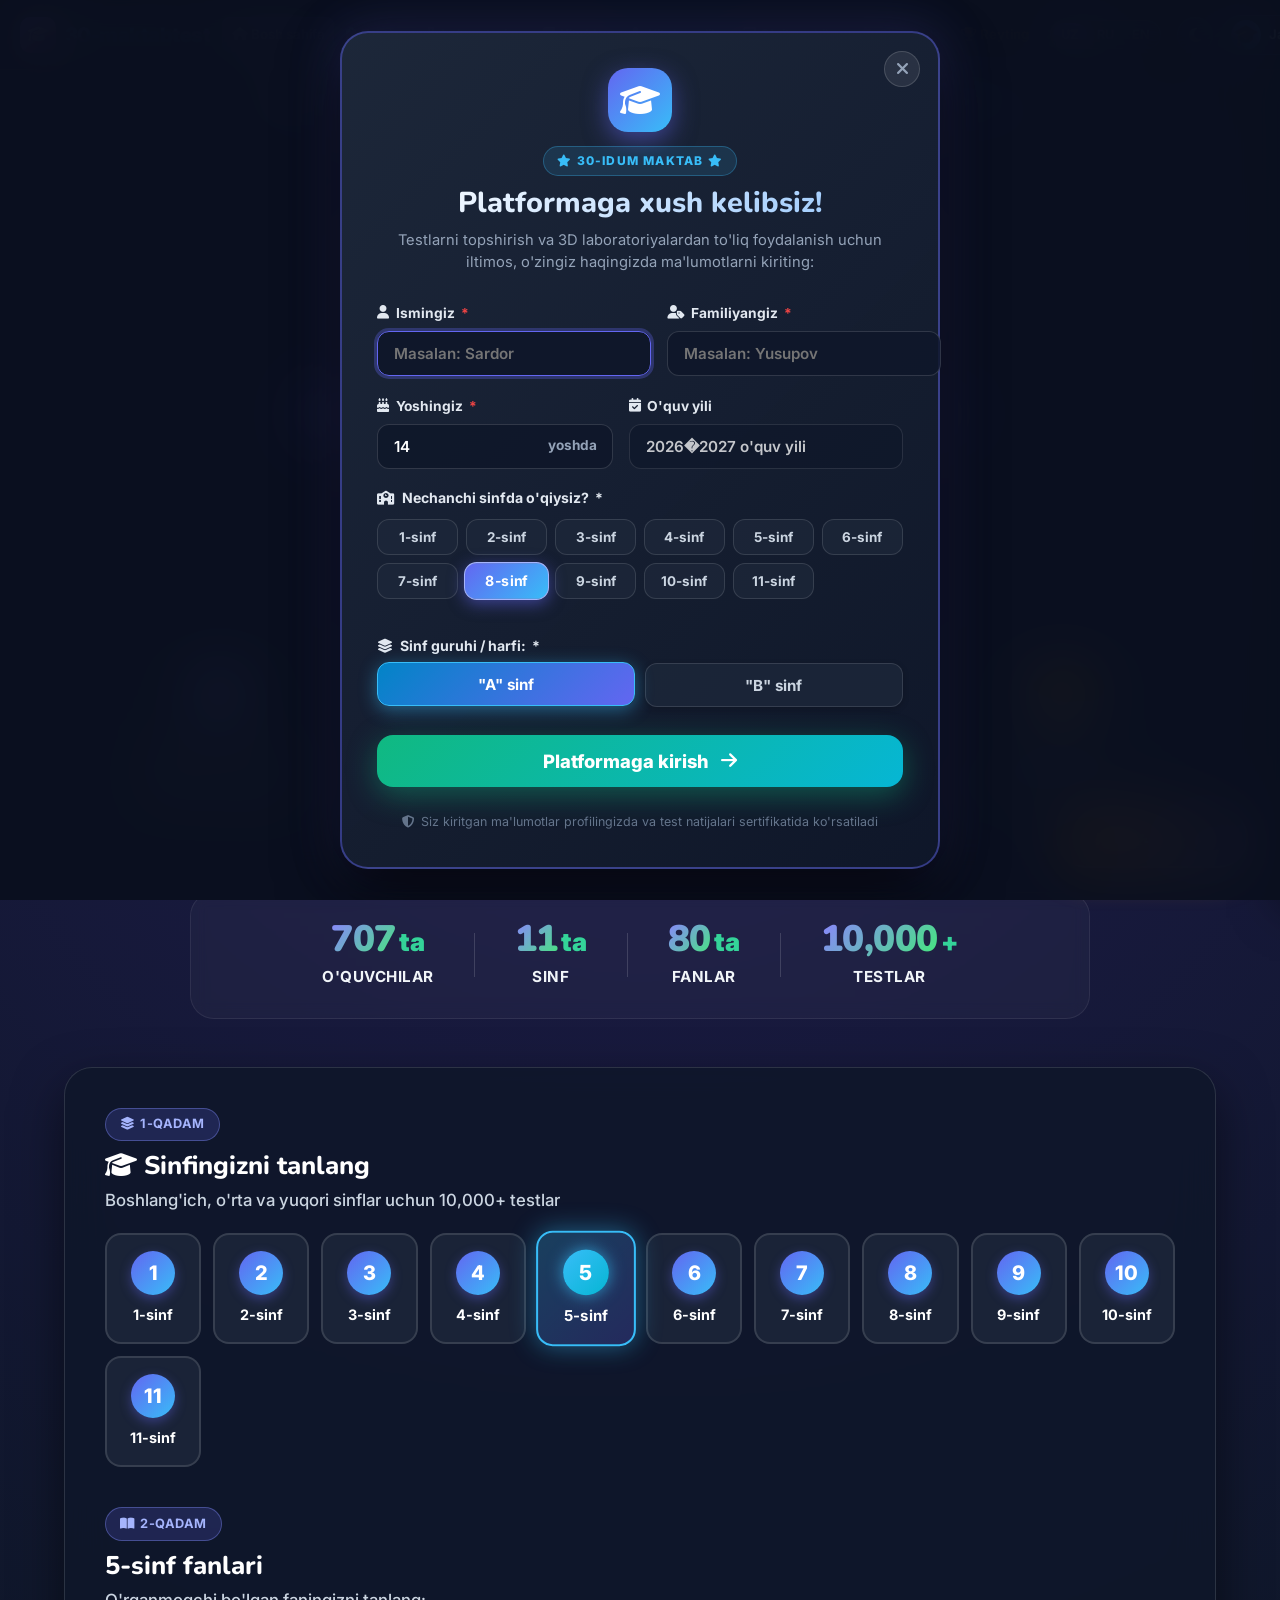
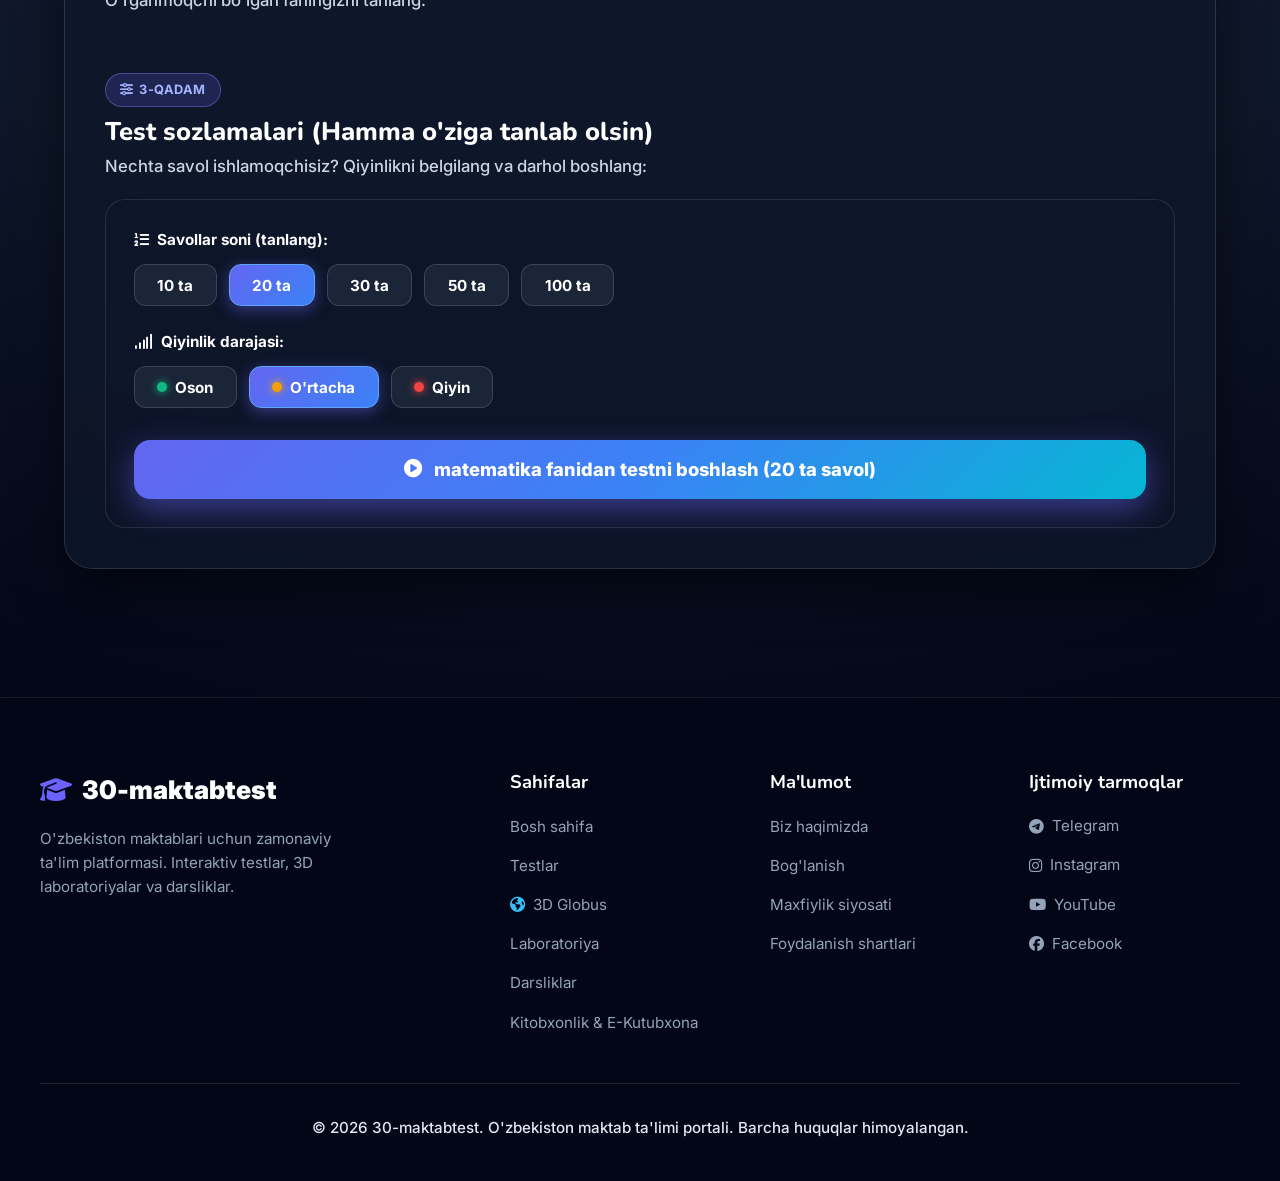
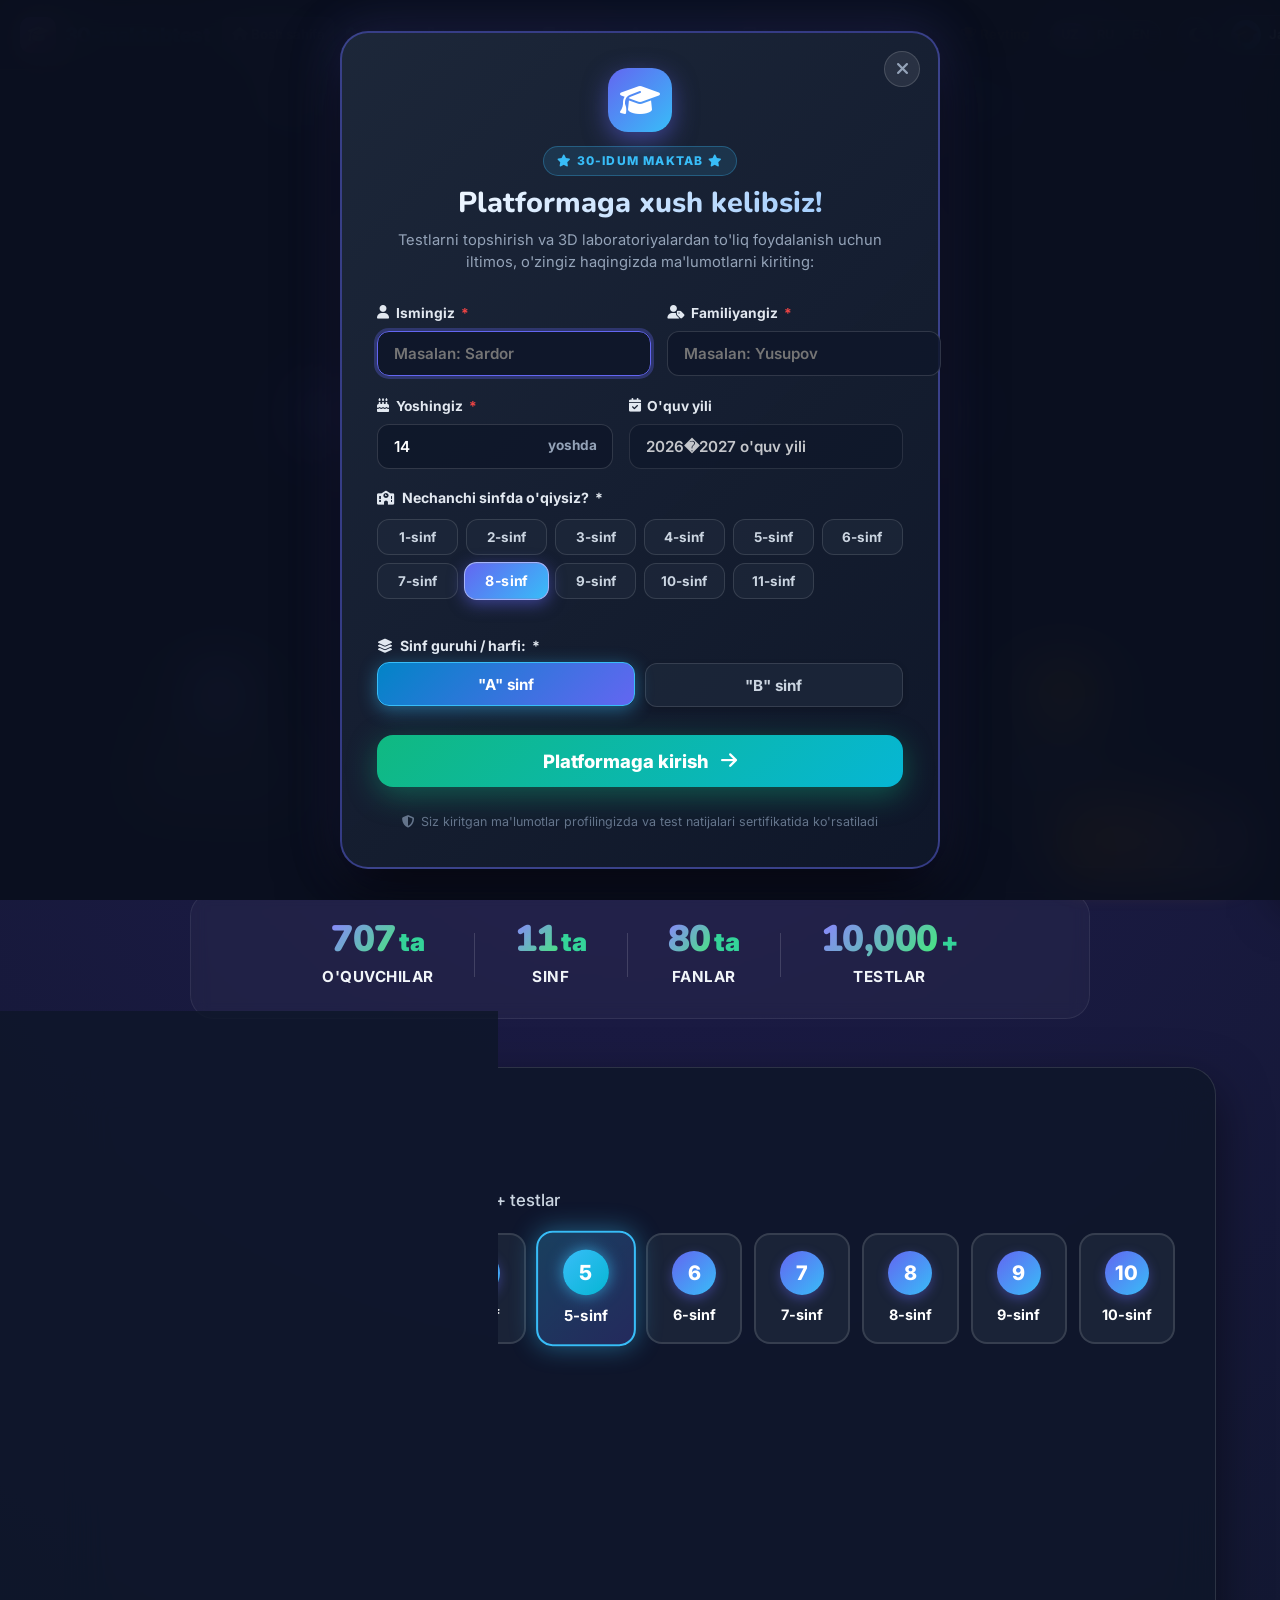
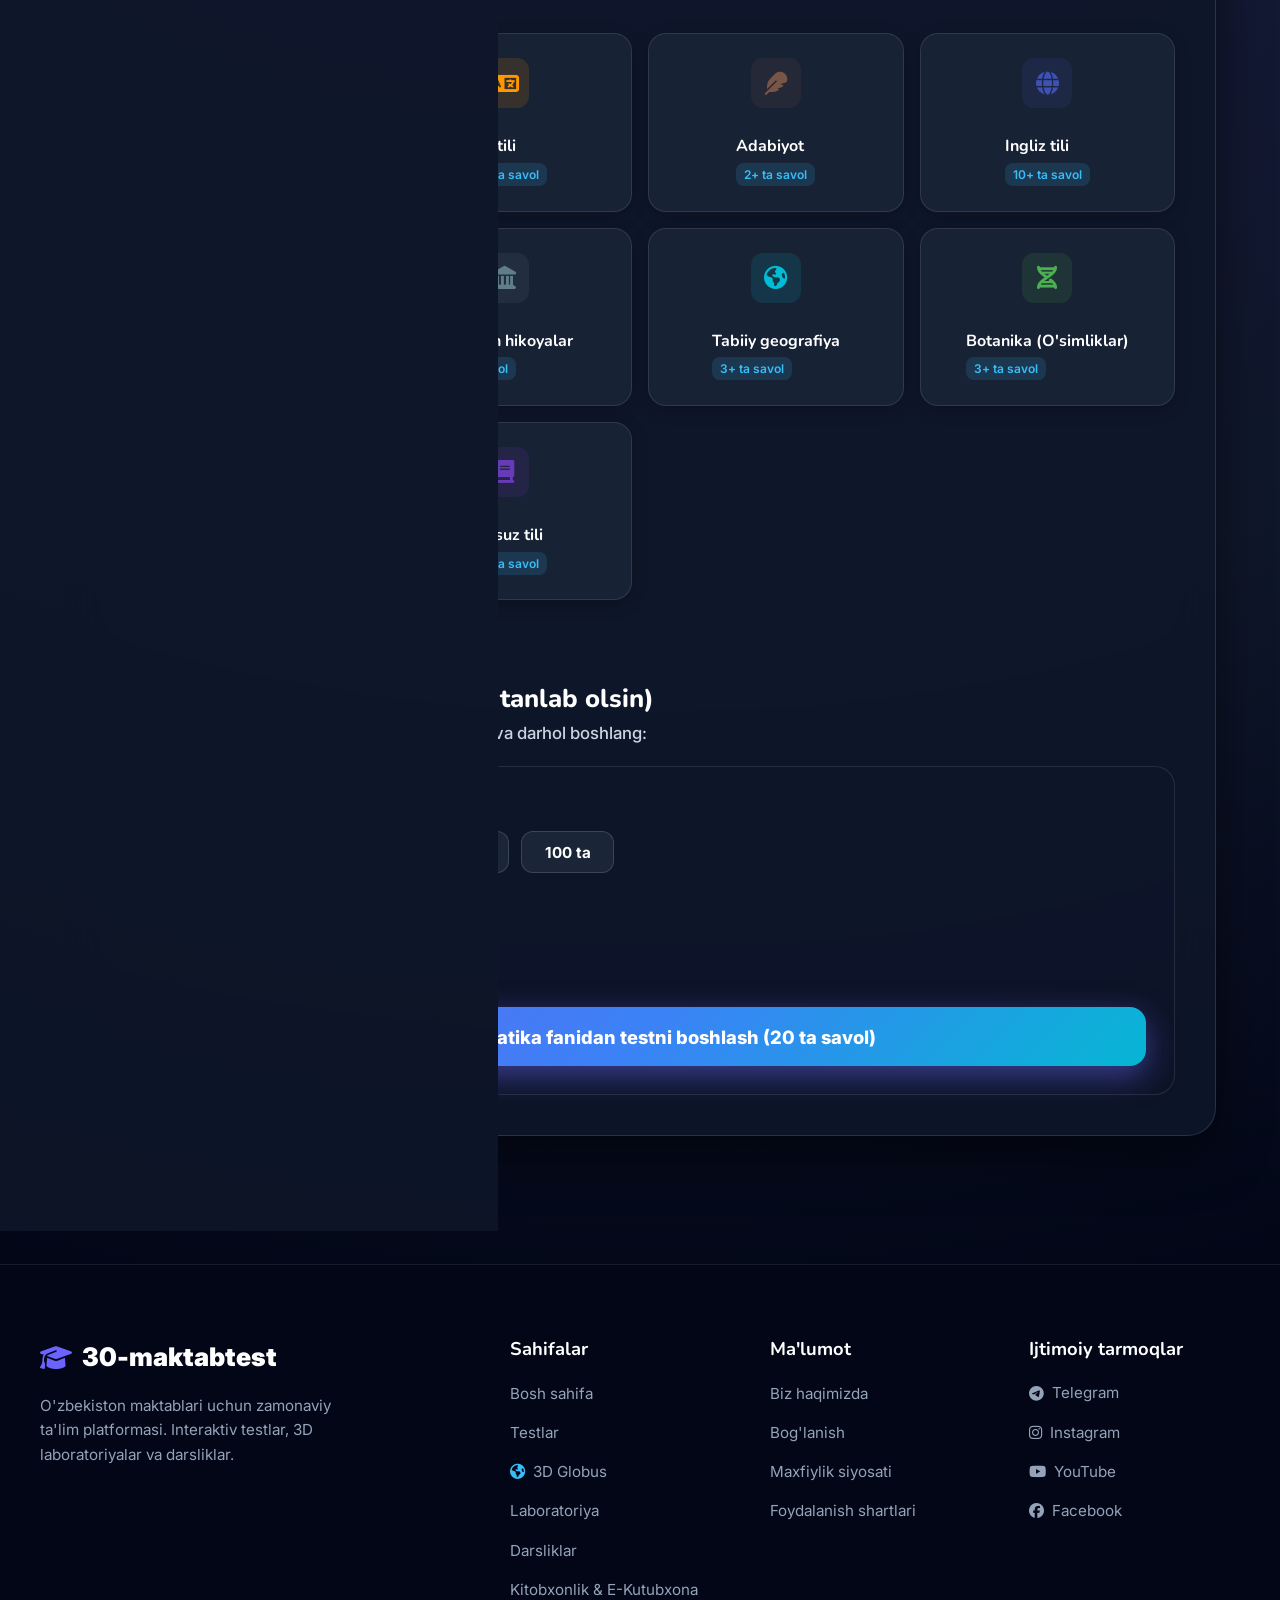
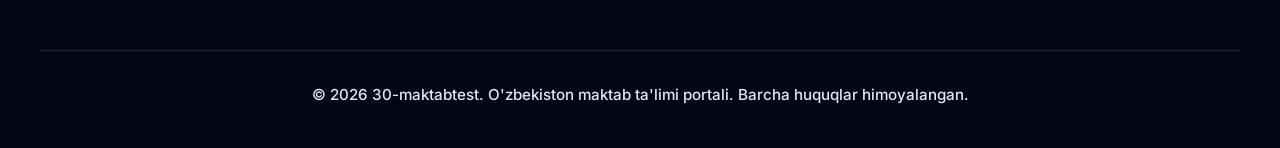
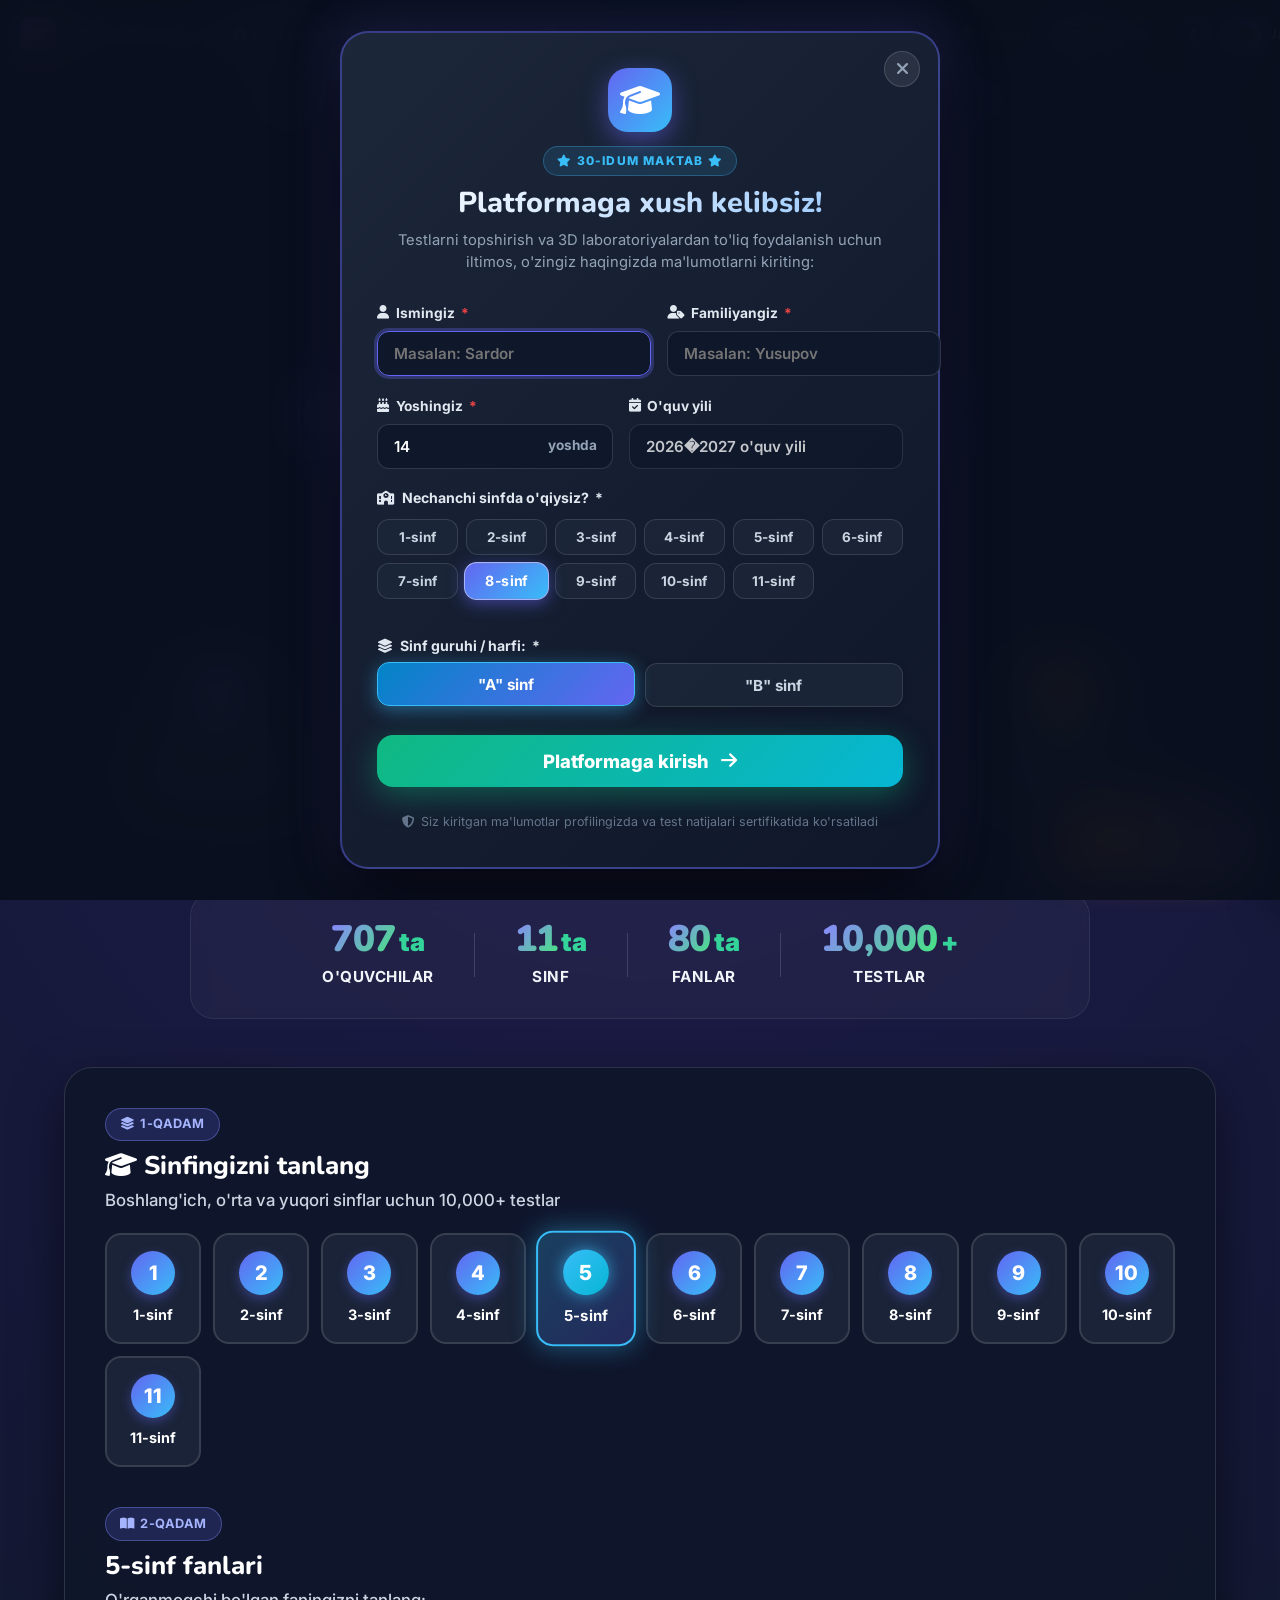
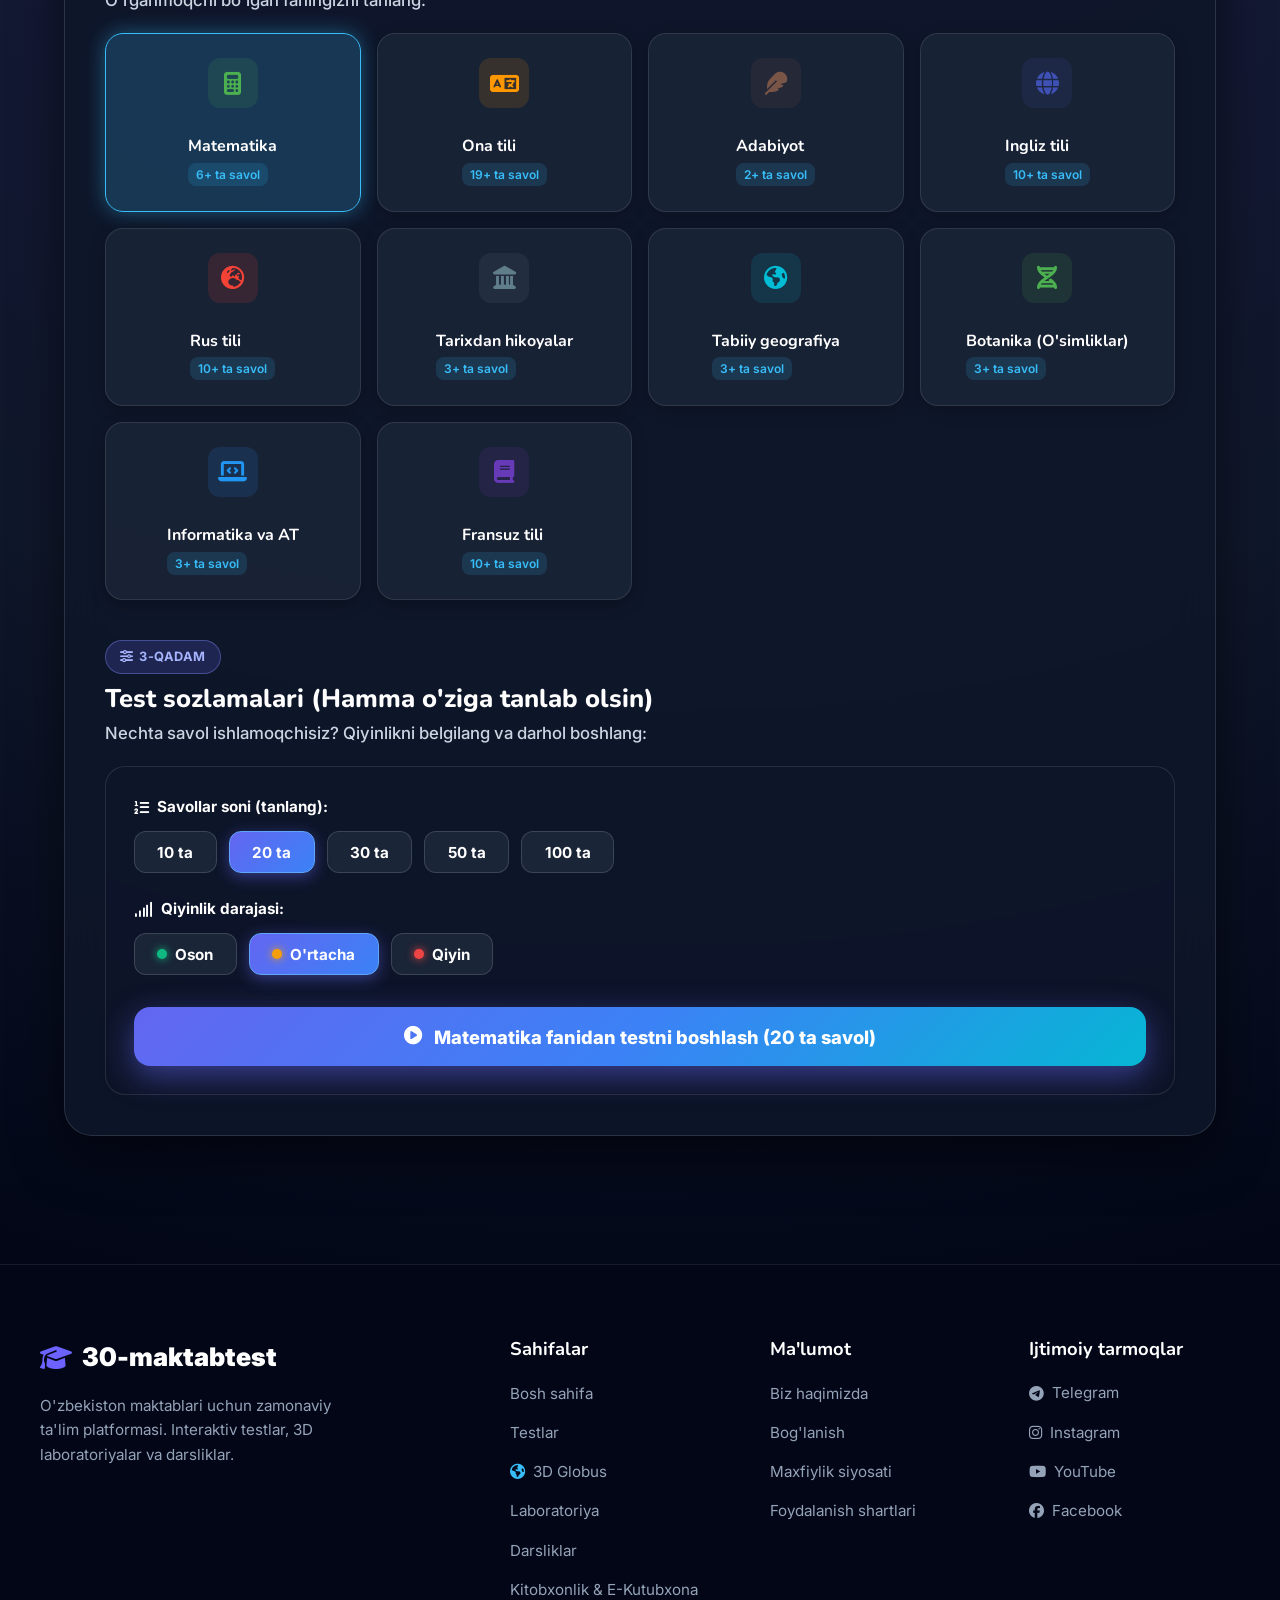
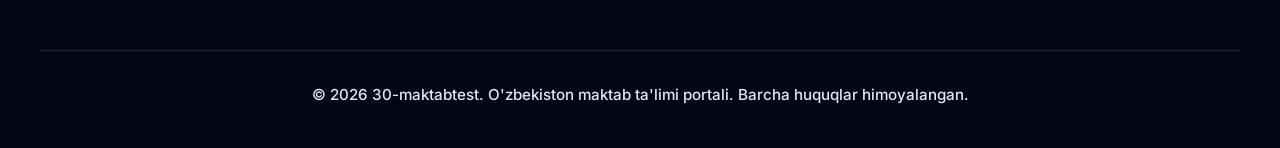
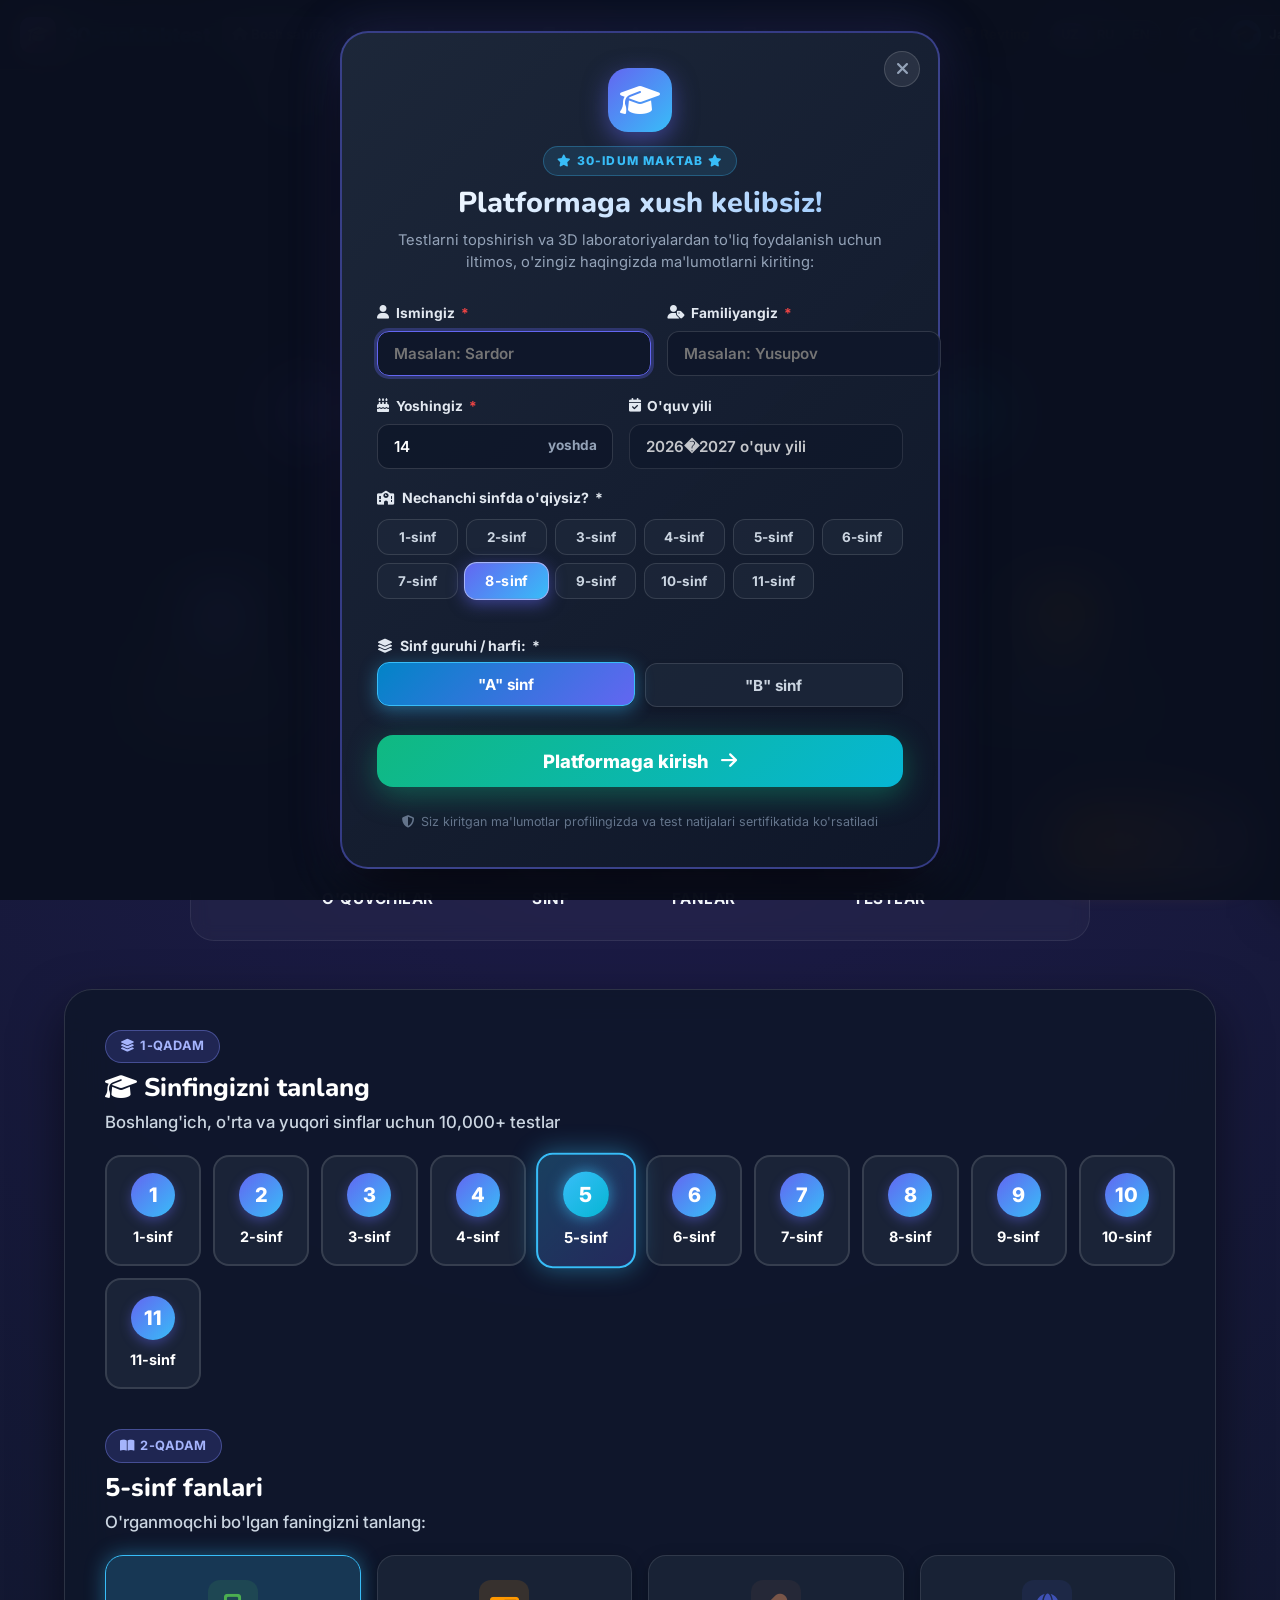
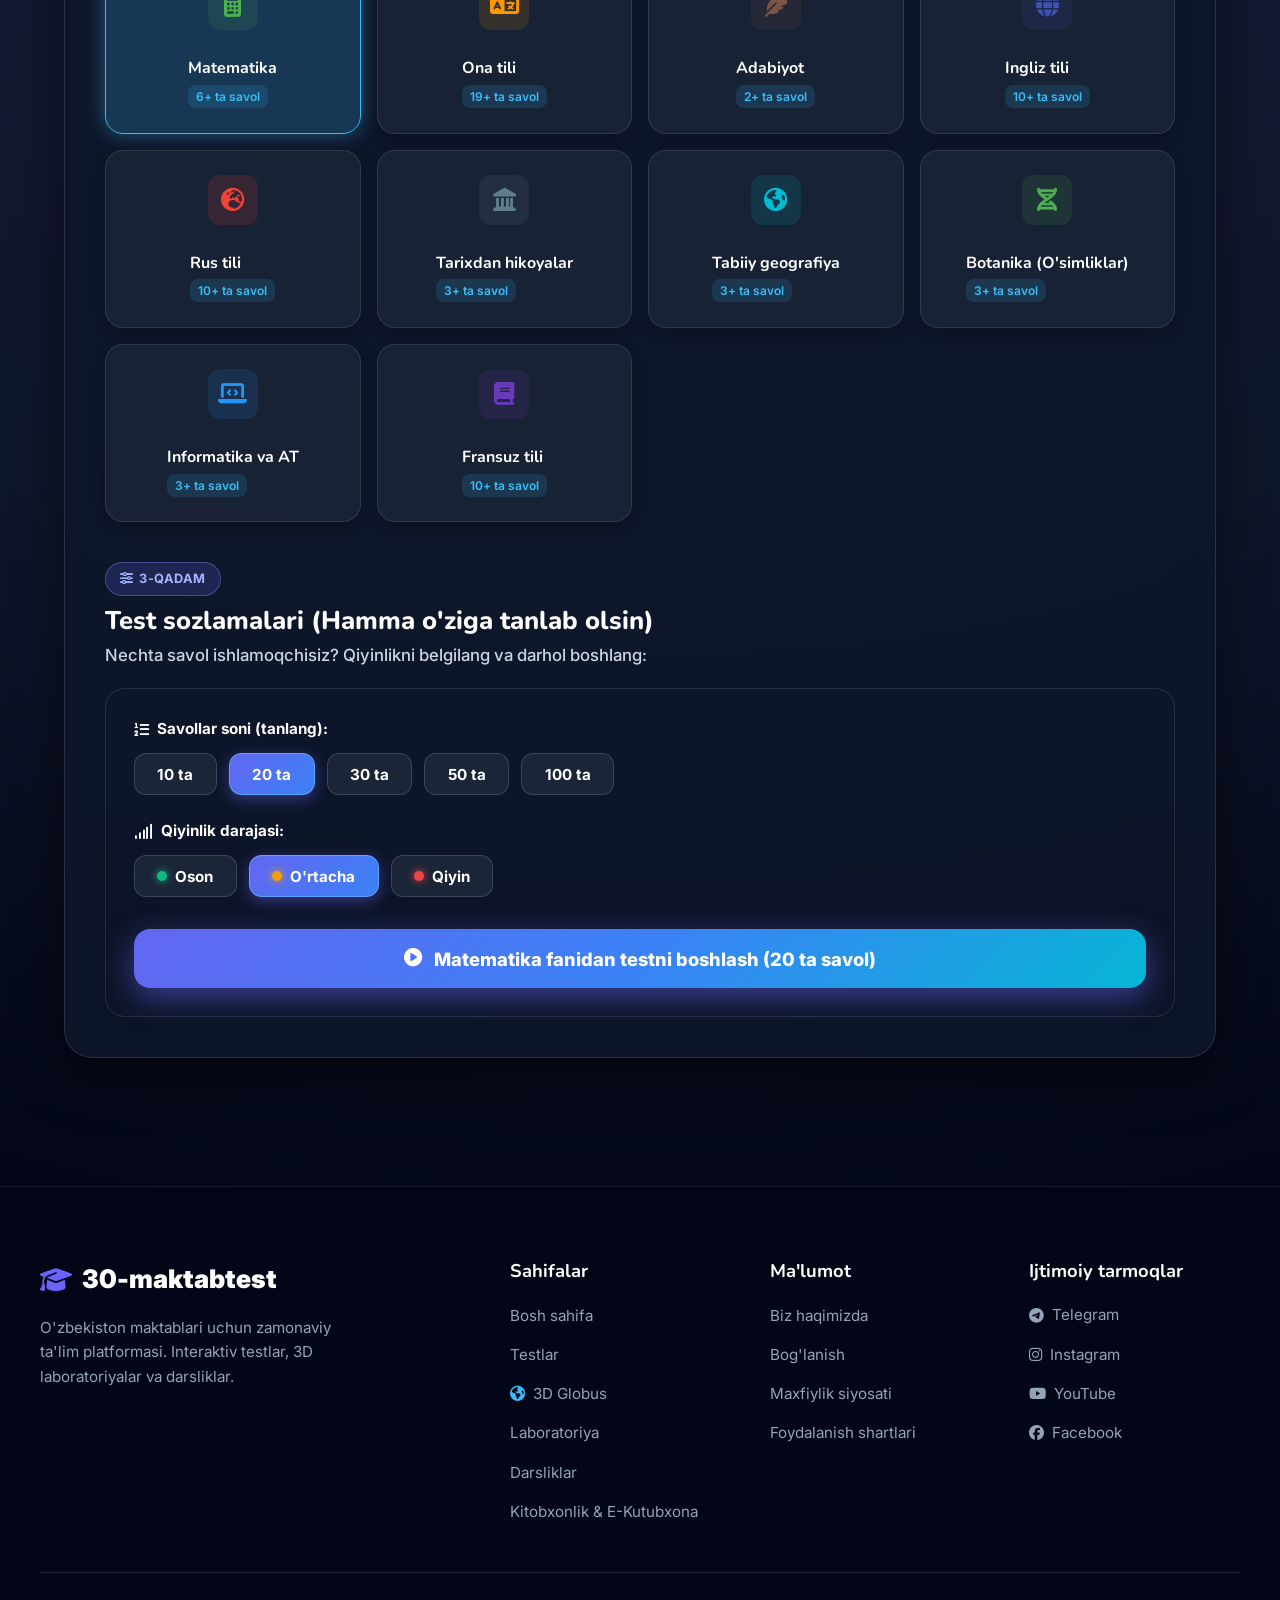
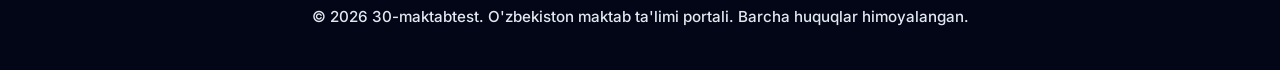
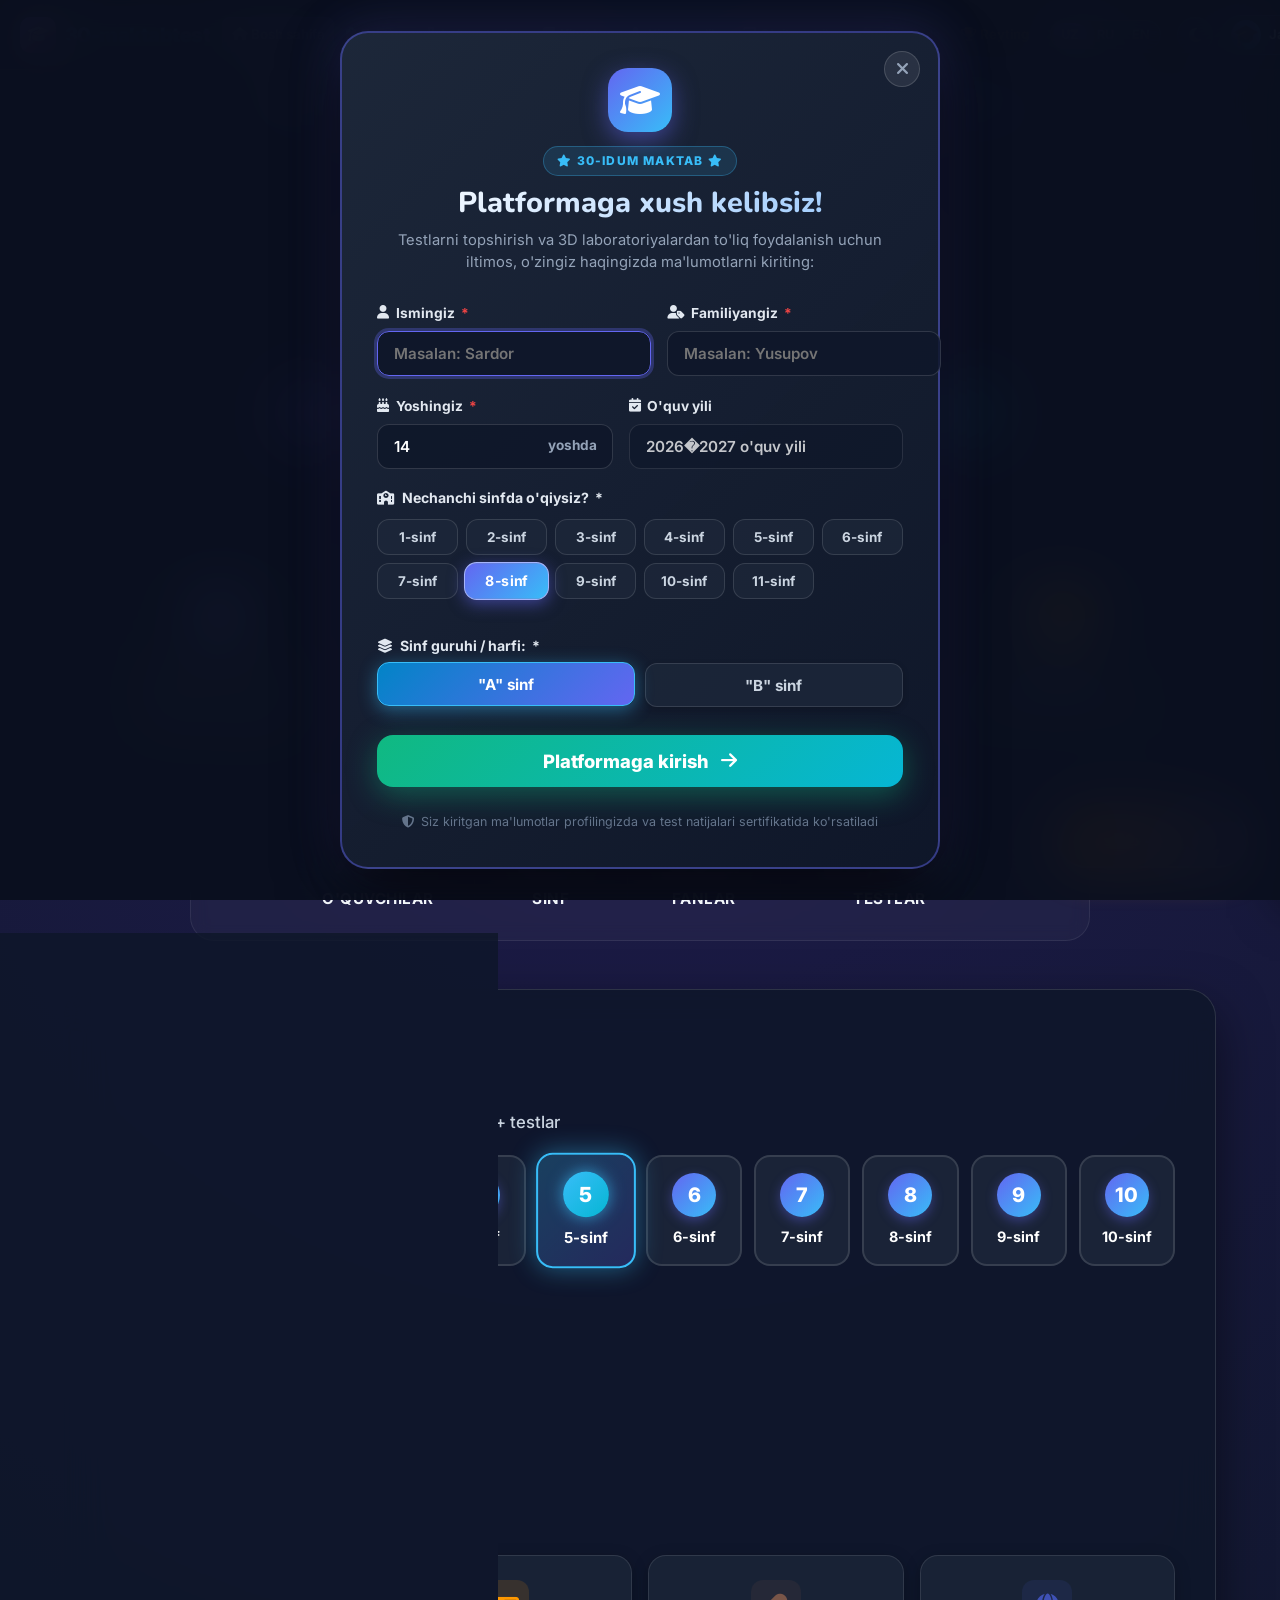
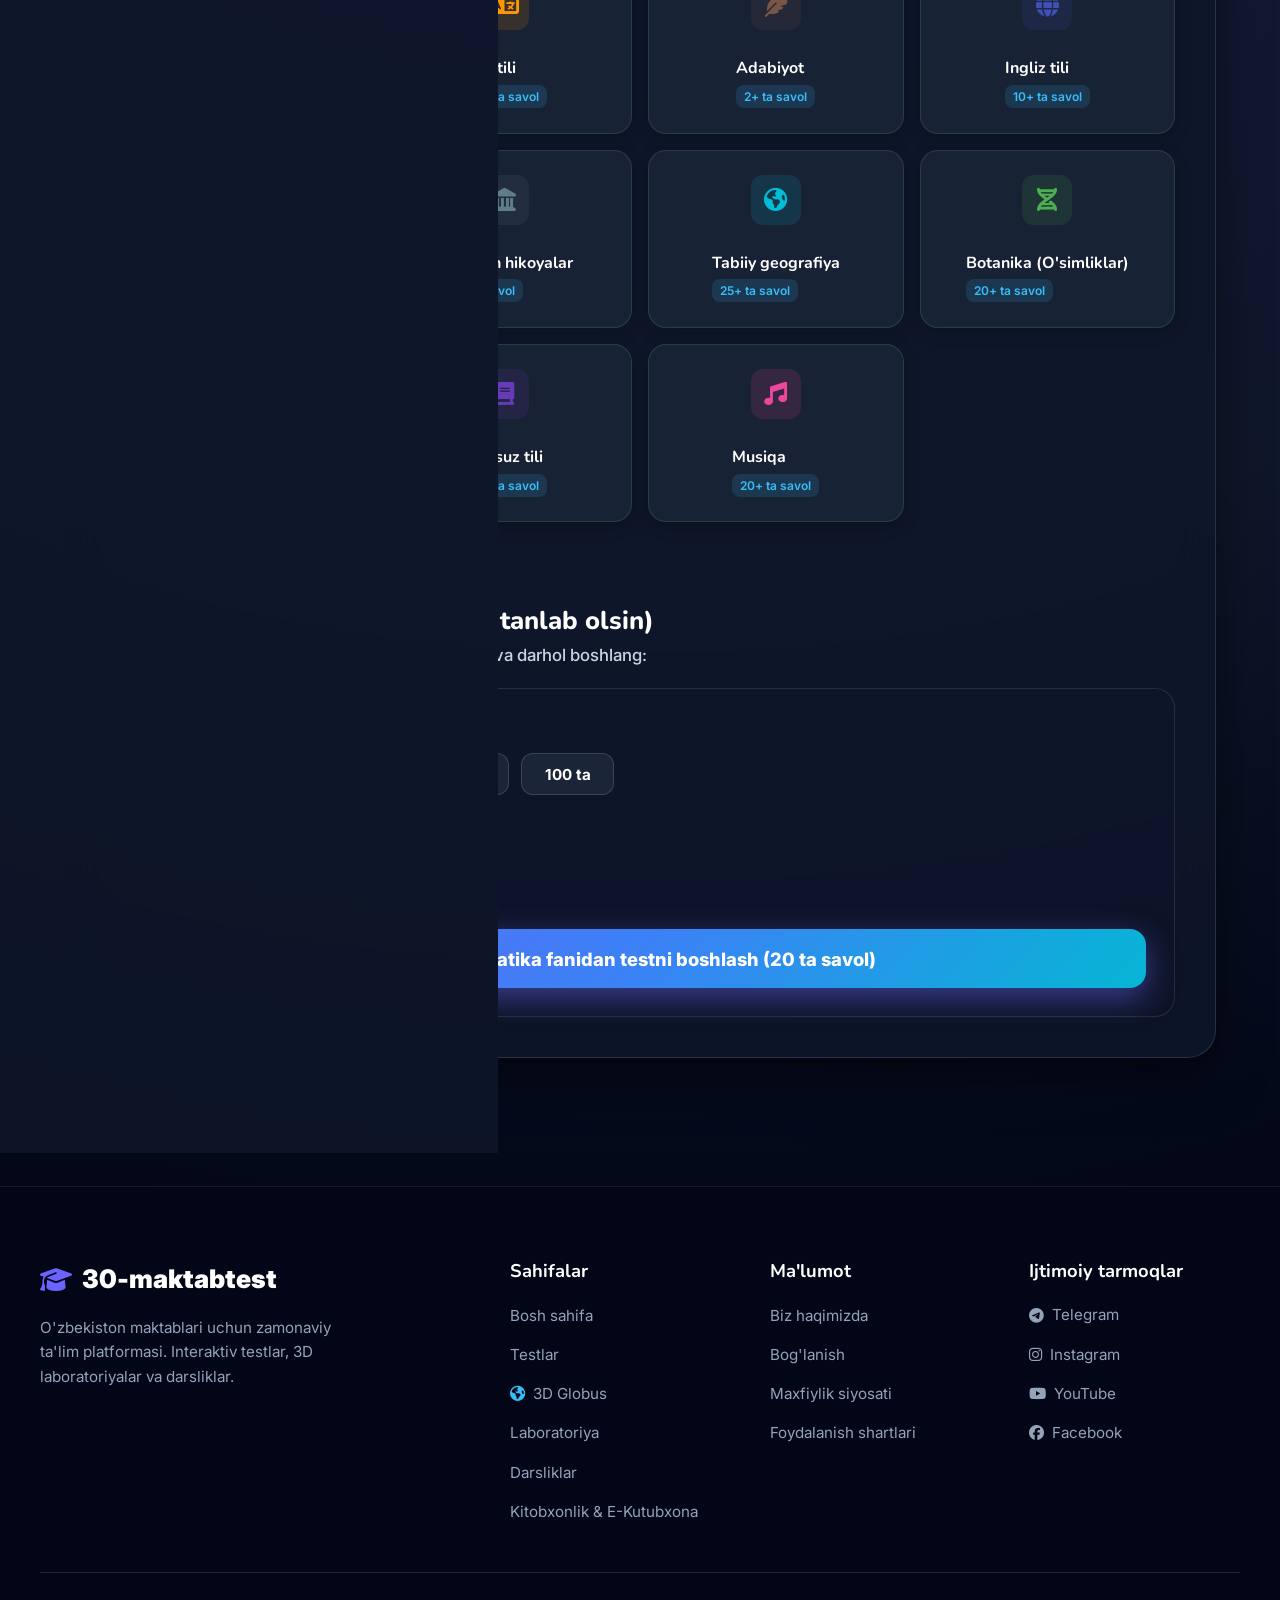
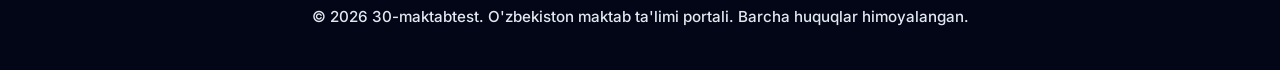
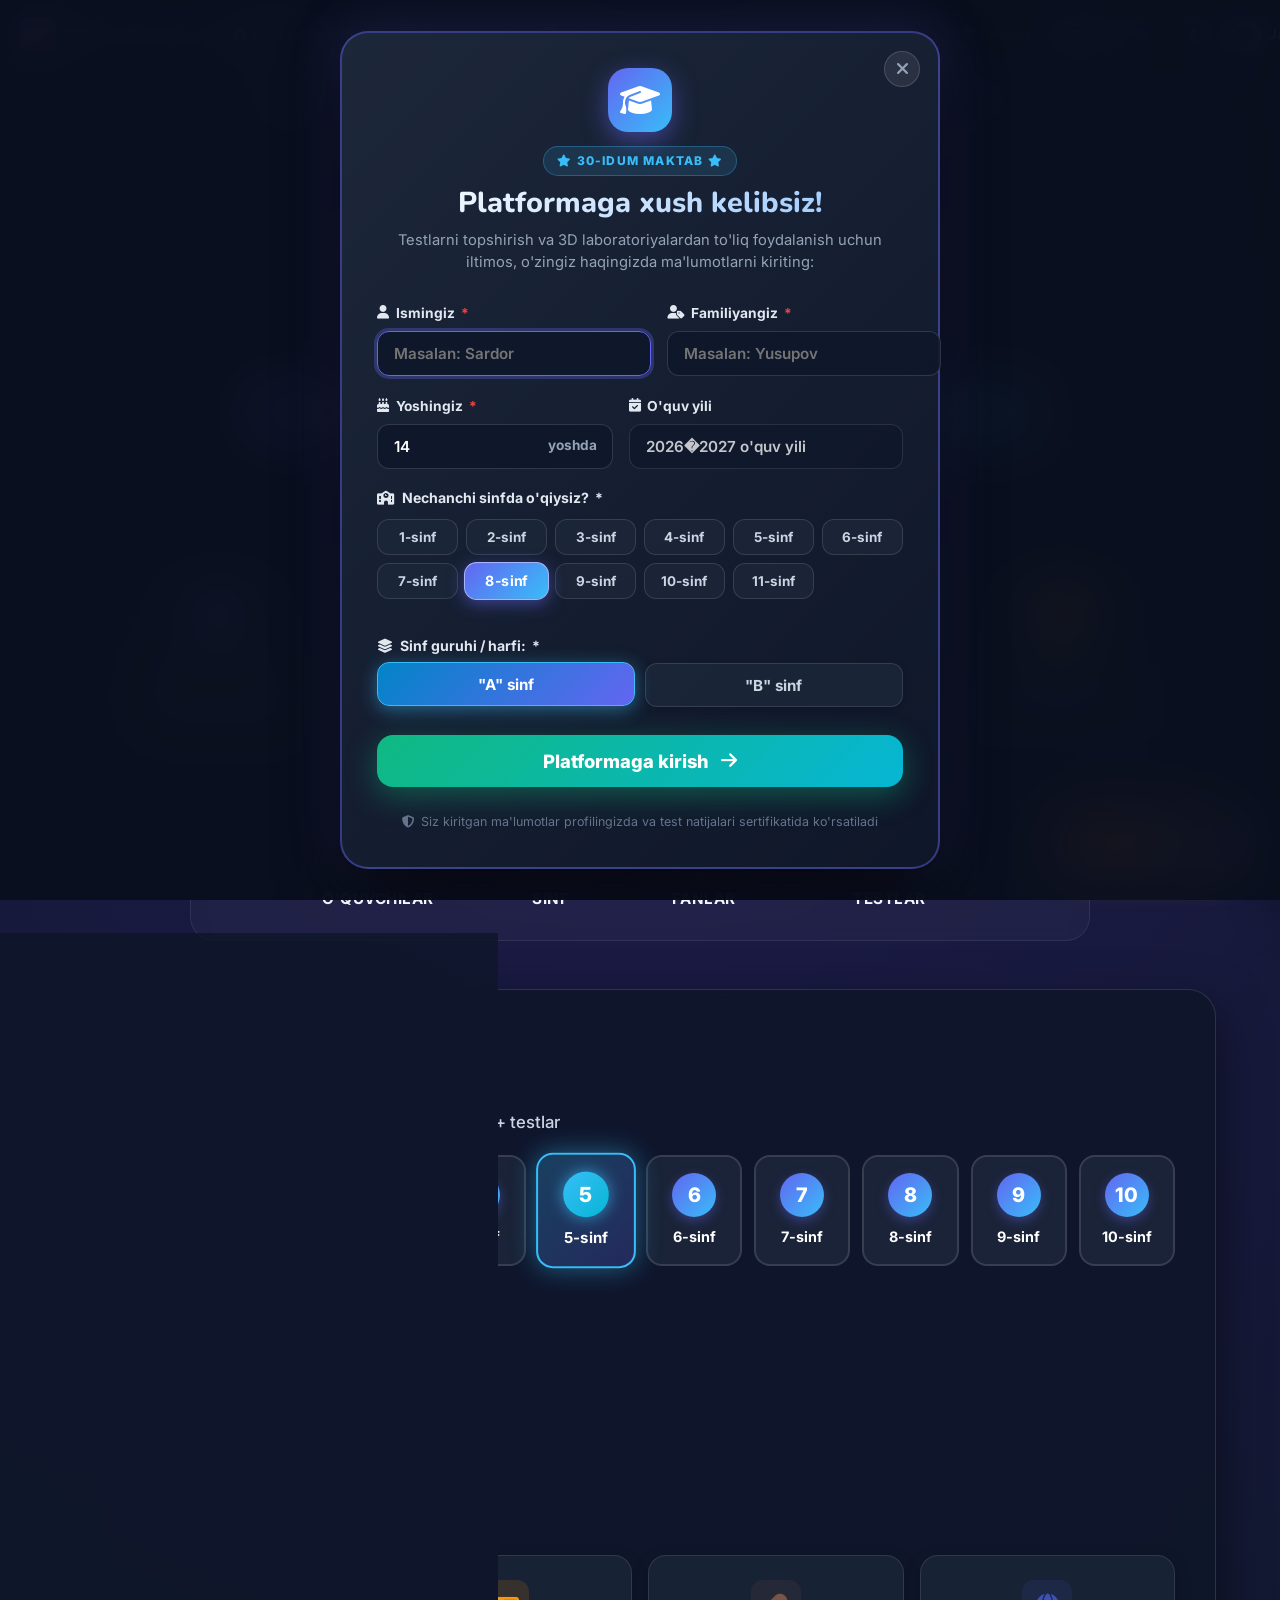
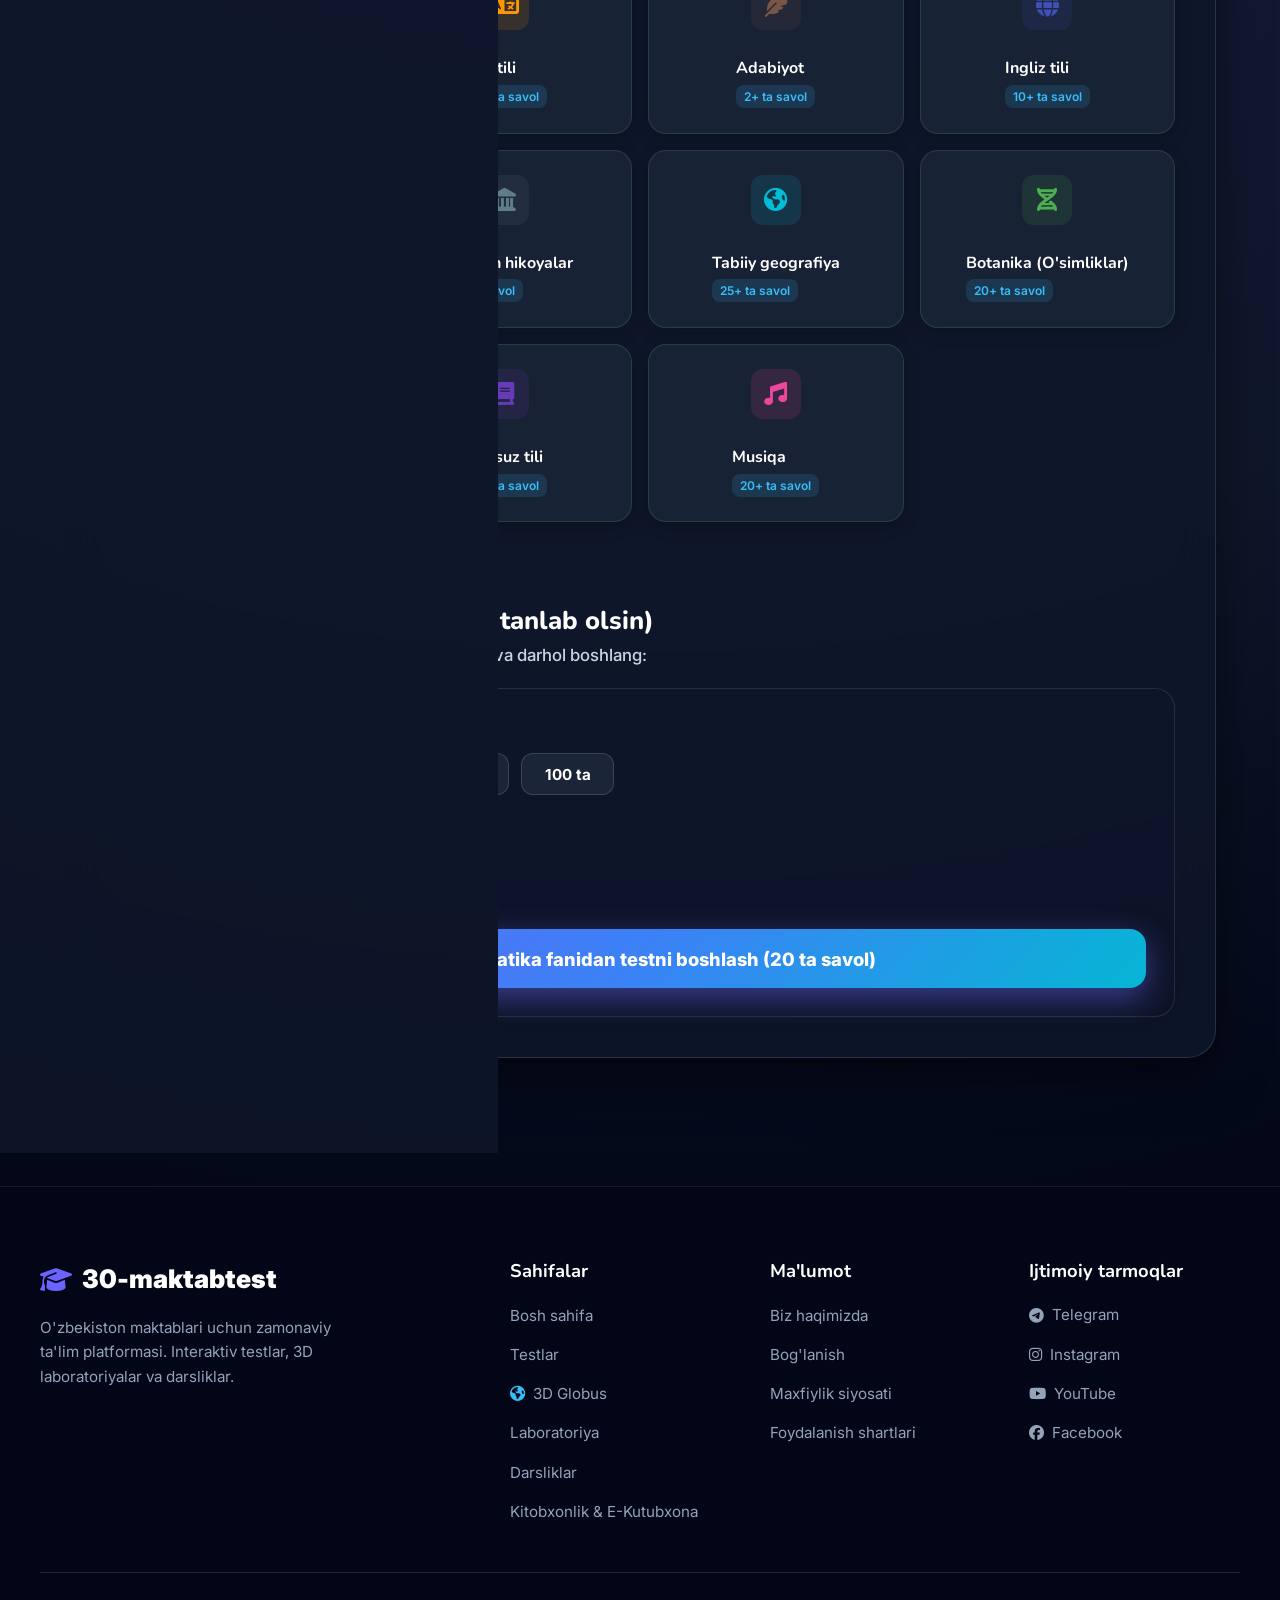
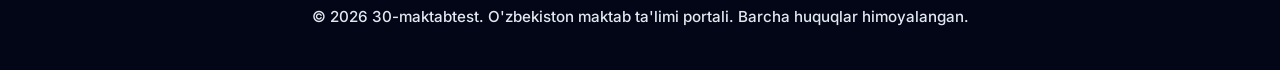
